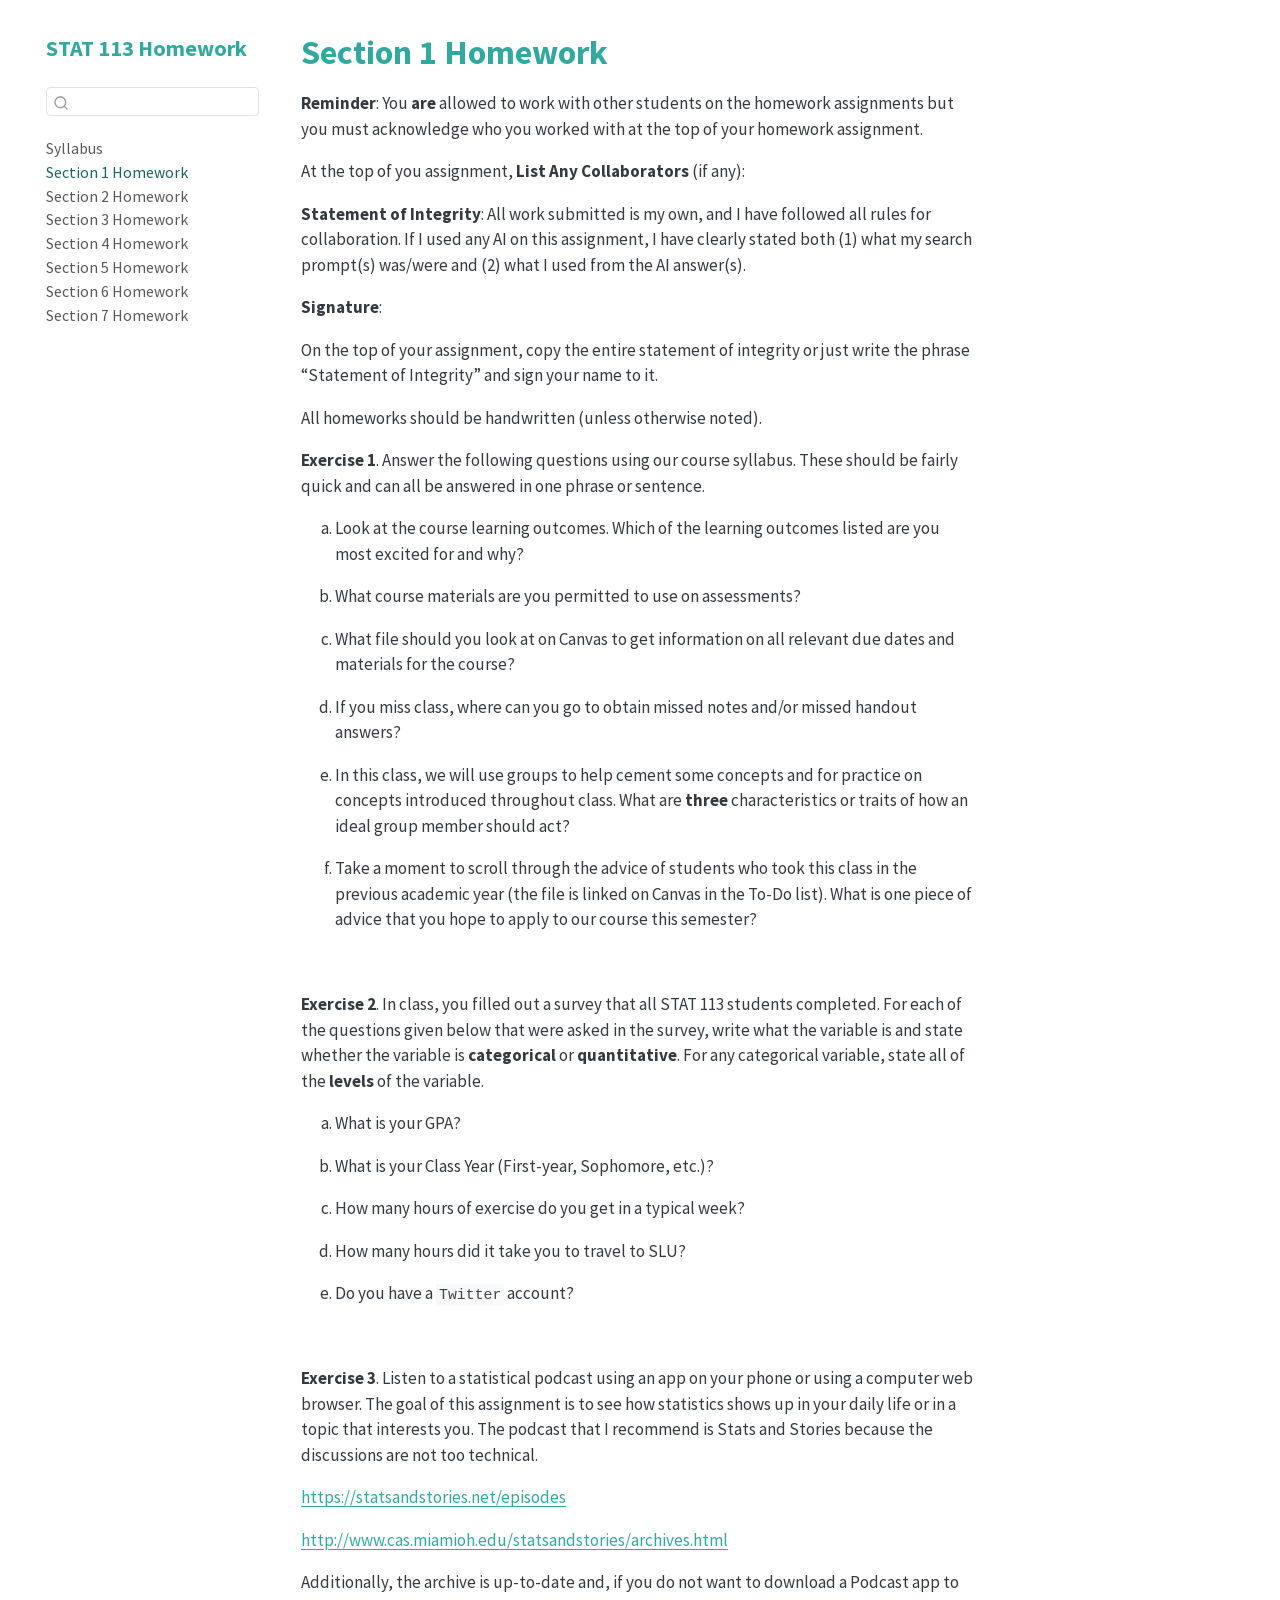
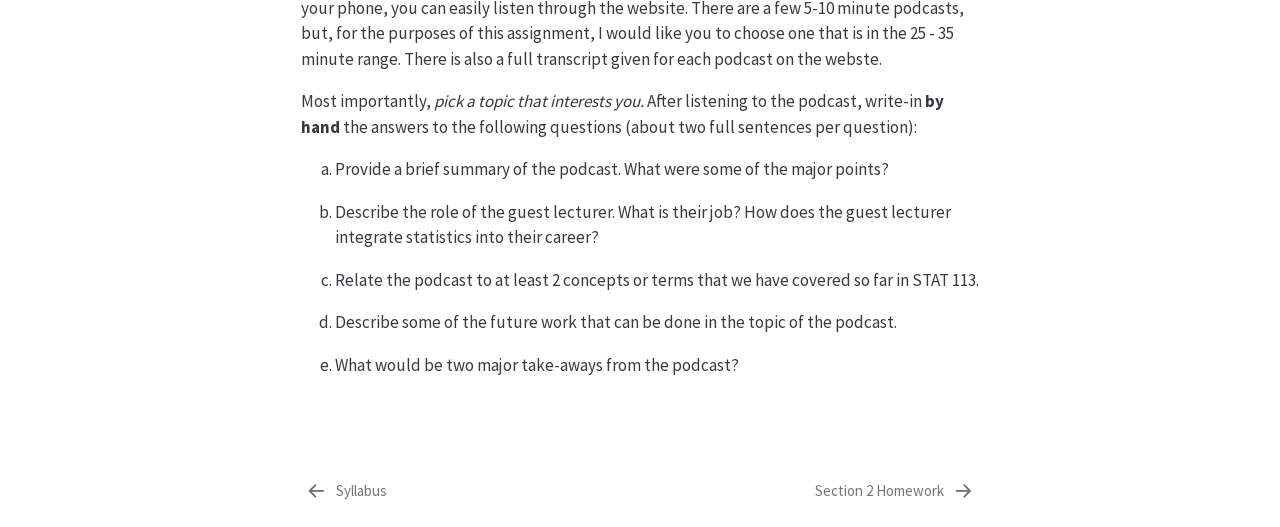
==== docs/01-homework.html @ d7f73803 "initial commit." ====
<!DOCTYPE html>
<html xmlns="http://www.w3.org/1999/xhtml" lang="en" xml:lang="en"><head>

<meta charset="utf-8">
<meta name="generator" content="quarto-1.4.555">

<meta name="viewport" content="width=device-width, initial-scale=1.0, user-scalable=yes">


<title>STAT 113 Homework - Section 1 Homework</title>
<style>
code{white-space: pre-wrap;}
span.smallcaps{font-variant: small-caps;}
div.columns{display: flex; gap: min(4vw, 1.5em);}
div.column{flex: auto; overflow-x: auto;}
div.hanging-indent{margin-left: 1.5em; text-indent: -1.5em;}
ul.task-list{list-style: none;}
ul.task-list li input[type="checkbox"] {
width: 0.8em;
margin: 0 0.8em 0.2em -1em;  vertical-align: middle;
}
</style>


<script>const headroomChanged = new CustomEvent("quarto-hrChanged", {
  detail: {},
  bubbles: true,
  cancelable: false,
  composed: false,
});

window.document.addEventListener("DOMContentLoaded", function () {
  let init = false;

  // Manage the back to top button, if one is present.
  let lastScrollTop = window.pageYOffset || document.documentElement.scrollTop;
  const scrollDownBuffer = 5;
  const scrollUpBuffer = 35;
  const btn = document.getElementById("quarto-back-to-top");
  const hideBackToTop = () => {
    btn.style.display = "none";
  };
  const showBackToTop = () => {
    btn.style.display = "inline-block";
  };
  if (btn) {
    window.document.addEventListener(
      "scroll",
      function () {
        const currentScrollTop =
          window.pageYOffset || document.documentElement.scrollTop;

        // Shows and hides the button 'intelligently' as the user scrolls
        if (currentScrollTop - scrollDownBuffer > lastScrollTop) {
          hideBackToTop();
          lastScrollTop = currentScrollTop <= 0 ? 0 : currentScrollTop;
        } else if (currentScrollTop < lastScrollTop - scrollUpBuffer) {
          showBackToTop();
          lastScrollTop = currentScrollTop <= 0 ? 0 : currentScrollTop;
        }

        // Show the button at the bottom, hides it at the top
        if (currentScrollTop <= 0) {
          hideBackToTop();
        } else if (
          window.innerHeight + currentScrollTop >=
          document.body.offsetHeight
        ) {
          showBackToTop();
        }
      },
      false
    );
  }

  function throttle(func, wait) {
    var timeout;
    return function () {
      const context = this;
      const args = arguments;
      const later = function () {
        clearTimeout(timeout);
        timeout = null;
        func.apply(context, args);
      };

      if (!timeout) {
        timeout = setTimeout(later, wait);
      }
    };
  }

  function headerOffset() {
    // Set an offset if there is are fixed top navbar
    const headerEl = window.document.querySelector("header.fixed-top");
    if (headerEl) {
      return headerEl.clientHeight;
    } else {
      return 0;
    }
  }

  function footerOffset() {
    const footerEl = window.document.querySelector("footer.footer");
    if (footerEl) {
      return footerEl.clientHeight;
    } else {
      return 0;
    }
  }

  function dashboardOffset() {
    const dashboardNavEl = window.document.getElementById(
      "quarto-dashboard-header"
    );
    if (dashboardNavEl !== null) {
      return dashboardNavEl.clientHeight;
    } else {
      return 0;
    }
  }

  function updateDocumentOffsetWithoutAnimation() {
    updateDocumentOffset(false);
  }

  function updateDocumentOffset(animated) {
    // set body offset
    const topOffset = headerOffset();
    const bodyOffset = topOffset + footerOffset() + dashboardOffset();
    const bodyEl = window.document.body;
    bodyEl.setAttribute("data-bs-offset", topOffset);
    bodyEl.style.paddingTop = topOffset + "px";

    // deal with sidebar offsets
    const sidebars = window.document.querySelectorAll(
      ".sidebar, .headroom-target"
    );
    sidebars.forEach((sidebar) => {
      if (!animated) {
        sidebar.classList.add("notransition");
        // Remove the no transition class after the animation has time to complete
        setTimeout(function () {
          sidebar.classList.remove("notransition");
        }, 201);
      }

      if (window.Headroom && sidebar.classList.contains("sidebar-unpinned")) {
        sidebar.style.top = "0";
        sidebar.style.maxHeight = "100vh";
      } else {
        sidebar.style.top = topOffset + "px";
        sidebar.style.maxHeight = "calc(100vh - " + topOffset + "px)";
      }
    });

    // allow space for footer
    const mainContainer = window.document.querySelector(".quarto-container");
    if (mainContainer) {
      mainContainer.style.minHeight = "calc(100vh - " + bodyOffset + "px)";
    }

    // link offset
    let linkStyle = window.document.querySelector("#quarto-target-style");
    if (!linkStyle) {
      linkStyle = window.document.createElement("style");
      linkStyle.setAttribute("id", "quarto-target-style");
      window.document.head.appendChild(linkStyle);
    }
    while (linkStyle.firstChild) {
      linkStyle.removeChild(linkStyle.firstChild);
    }
    if (topOffset > 0) {
      linkStyle.appendChild(
        window.document.createTextNode(`
      section:target::before {
        content: "";
        display: block;
        height: ${topOffset}px;
        margin: -${topOffset}px 0 0;
      }`)
      );
    }
    if (init) {
      window.dispatchEvent(headroomChanged);
    }
    init = true;
  }

  // initialize headroom
  var header = window.document.querySelector("#quarto-header");
  if (header && window.Headroom) {
    const headroom = new window.Headroom(header, {
      tolerance: 5,
      onPin: function () {
        const sidebars = window.document.querySelectorAll(
          ".sidebar, .headroom-target"
        );
        sidebars.forEach((sidebar) => {
          sidebar.classList.remove("sidebar-unpinned");
        });
        updateDocumentOffset();
      },
      onUnpin: function () {
        const sidebars = window.document.querySelectorAll(
          ".sidebar, .headroom-target"
        );
        sidebars.forEach((sidebar) => {
          sidebar.classList.add("sidebar-unpinned");
        });
        updateDocumentOffset();
      },
    });
    headroom.init();

    let frozen = false;
    window.quartoToggleHeadroom = function () {
      if (frozen) {
        headroom.unfreeze();
        frozen = false;
      } else {
        headroom.freeze();
        frozen = true;
      }
    };
  }

  window.addEventListener(
    "hashchange",
    function (e) {
      if (
        getComputedStyle(document.documentElement).scrollBehavior !== "smooth"
      ) {
        window.scrollTo(0, window.pageYOffset - headerOffset());
      }
    },
    false
  );

  // Observe size changed for the header
  const headerEl = window.document.querySelector("header.fixed-top");
  if (headerEl && window.ResizeObserver) {
    const observer = new window.ResizeObserver(() => {
      setTimeout(updateDocumentOffsetWithoutAnimation, 0);
    });
    observer.observe(headerEl, {
      attributes: true,
      childList: true,
      characterData: true,
    });
  } else {
    window.addEventListener(
      "resize",
      throttle(updateDocumentOffsetWithoutAnimation, 50)
    );
  }
  setTimeout(updateDocumentOffsetWithoutAnimation, 250);

  // fixup index.html links if we aren't on the filesystem
  if (window.location.protocol !== "file:") {
    const links = window.document.querySelectorAll("a");
    for (let i = 0; i < links.length; i++) {
      if (links[i].href) {
        links[i].dataset.originalHref = links[i].href;
        links[i].href = links[i].href.replace(/\/index\.html/, "/");
      }
    }

    // Fixup any sharing links that require urls
    // Append url to any sharing urls
    const sharingLinks = window.document.querySelectorAll(
      "a.sidebar-tools-main-item, a.quarto-navigation-tool, a.quarto-navbar-tools, a.quarto-navbar-tools-item"
    );
    for (let i = 0; i < sharingLinks.length; i++) {
      const sharingLink = sharingLinks[i];
      const href = sharingLink.getAttribute("href");
      if (href) {
        sharingLink.setAttribute(
          "href",
          href.replace("|url|", window.location.href)
        );
      }
    }

    // Scroll the active navigation item into view, if necessary
    const navSidebar = window.document.querySelector("nav#quarto-sidebar");
    if (navSidebar) {
      // Find the active item
      const activeItem = navSidebar.querySelector("li.sidebar-item a.active");
      if (activeItem) {
        // Wait for the scroll height and height to resolve by observing size changes on the
        // nav element that is scrollable
        const resizeObserver = new ResizeObserver((_entries) => {
          // The bottom of the element
          const elBottom = activeItem.offsetTop;
          const viewBottom = navSidebar.scrollTop + navSidebar.clientHeight;

          // The element height and scroll height are the same, then we are still loading
          if (viewBottom !== navSidebar.scrollHeight) {
            // Determine if the item isn't visible and scroll to it
            if (elBottom >= viewBottom) {
              navSidebar.scrollTop = elBottom;
            }

            // stop observing now since we've completed the scroll
            resizeObserver.unobserve(navSidebar);
          }
        });
        resizeObserver.observe(navSidebar);
      }
    }
  }
});
</script>
<script>/*!
 * headroom.js v0.12.0 - Give your page some headroom. Hide your header until you need it
 * Copyright (c) 2020 Nick Williams - http://wicky.nillia.ms/headroom.js
 * License: MIT
 */

!function(t,n){"object"==typeof exports&&"undefined"!=typeof module?module.exports=n():"function"==typeof define&&define.amd?define(n):(t=t||self).Headroom=n()}(this,function(){"use strict";function t(){return"undefined"!=typeof window}function d(t){return function(t){return t&&t.document&&function(t){return 9===t.nodeType}(t.document)}(t)?function(t){var n=t.document,o=n.body,s=n.documentElement;return{scrollHeight:function(){return Math.max(o.scrollHeight,s.scrollHeight,o.offsetHeight,s.offsetHeight,o.clientHeight,s.clientHeight)},height:function(){return t.innerHeight||s.clientHeight||o.clientHeight},scrollY:function(){return void 0!==t.pageYOffset?t.pageYOffset:(s||o.parentNode||o).scrollTop}}}(t):function(t){return{scrollHeight:function(){return Math.max(t.scrollHeight,t.offsetHeight,t.clientHeight)},height:function(){return Math.max(t.offsetHeight,t.clientHeight)},scrollY:function(){return t.scrollTop}}}(t)}function n(t,s,e){var n,o=function(){var n=!1;try{var t={get passive(){n=!0}};window.addEventListener("test",t,t),window.removeEventListener("test",t,t)}catch(t){n=!1}return n}(),i=!1,r=d(t),l=r.scrollY(),a={};function c(){var t=Math.round(r.scrollY()),n=r.height(),o=r.scrollHeight();a.scrollY=t,a.lastScrollY=l,a.direction=l<t?"down":"up",a.distance=Math.abs(t-l),a.isOutOfBounds=t<0||o<t+n,a.top=t<=s.offset[a.direction],a.bottom=o<=t+n,a.toleranceExceeded=a.distance>s.tolerance[a.direction],e(a),l=t,i=!1}function h(){i||(i=!0,n=requestAnimationFrame(c))}var u=!!o&&{passive:!0,capture:!1};return t.addEventListener("scroll",h,u),c(),{destroy:function(){cancelAnimationFrame(n),t.removeEventListener("scroll",h,u)}}}function o(t){return t===Object(t)?t:{down:t,up:t}}function s(t,n){n=n||{},Object.assign(this,s.options,n),this.classes=Object.assign({},s.options.classes,n.classes),this.elem=t,this.tolerance=o(this.tolerance),this.offset=o(this.offset),this.initialised=!1,this.frozen=!1}return s.prototype={constructor:s,init:function(){return s.cutsTheMustard&&!this.initialised&&(this.addClass("initial"),this.initialised=!0,setTimeout(function(t){t.scrollTracker=n(t.scroller,{offset:t.offset,tolerance:t.tolerance},t.update.bind(t))},100,this)),this},destroy:function(){this.initialised=!1,Object.keys(this.classes).forEach(this.removeClass,this),this.scrollTracker.destroy()},unpin:function(){!this.hasClass("pinned")&&this.hasClass("unpinned")||(this.addClass("unpinned"),this.removeClass("pinned"),this.onUnpin&&this.onUnpin.call(this))},pin:function(){this.hasClass("unpinned")&&(this.addClass("pinned"),this.removeClass("unpinned"),this.onPin&&this.onPin.call(this))},freeze:function(){this.frozen=!0,this.addClass("frozen")},unfreeze:function(){this.frozen=!1,this.removeClass("frozen")},top:function(){this.hasClass("top")||(this.addClass("top"),this.removeClass("notTop"),this.onTop&&this.onTop.call(this))},notTop:function(){this.hasClass("notTop")||(this.addClass("notTop"),this.removeClass("top"),this.onNotTop&&this.onNotTop.call(this))},bottom:function(){this.hasClass("bottom")||(this.addClass("bottom"),this.removeClass("notBottom"),this.onBottom&&this.onBottom.call(this))},notBottom:function(){this.hasClass("notBottom")||(this.addClass("notBottom"),this.removeClass("bottom"),this.onNotBottom&&this.onNotBottom.call(this))},shouldUnpin:function(t){return"down"===t.direction&&!t.top&&t.toleranceExceeded},shouldPin:function(t){return"up"===t.direction&&t.toleranceExceeded||t.top},addClass:function(t){this.elem.classList.add.apply(this.elem.classList,this.classes[t].split(" "))},removeClass:function(t){this.elem.classList.remove.apply(this.elem.classList,this.classes[t].split(" "))},hasClass:function(t){return this.classes[t].split(" ").every(function(t){return this.classList.contains(t)},this.elem)},update:function(t){t.isOutOfBounds||!0!==this.frozen&&(t.top?this.top():this.notTop(),t.bottom?this.bottom():this.notBottom(),this.shouldUnpin(t)?this.unpin():this.shouldPin(t)&&this.pin())}},s.options={tolerance:{up:0,down:0},offset:0,scroller:t()?window:null,classes:{frozen:"headroom--frozen",pinned:"headroom--pinned",unpinned:"headroom--unpinned",top:"headroom--top",notTop:"headroom--not-top",bottom:"headroom--bottom",notBottom:"headroom--not-bottom",initial:"headroom"}},s.cutsTheMustard=!!(t()&&function(){}.bind&&"classList"in document.documentElement&&Object.assign&&Object.keys&&requestAnimationFrame),s});
</script>
<script>/*!
 * clipboard.js v2.0.11
 * https://clipboardjs.com/
 *
 * Licensed MIT © Zeno Rocha
 */
!function(t,e){"object"==typeof exports&&"object"==typeof module?module.exports=e():"function"==typeof define&&define.amd?define([],e):"object"==typeof exports?exports.ClipboardJS=e():t.ClipboardJS=e()}(this,function(){return n={686:function(t,e,n){"use strict";n.d(e,{default:function(){return b}});var e=n(279),i=n.n(e),e=n(370),u=n.n(e),e=n(817),r=n.n(e);function c(t){try{return document.execCommand(t)}catch(t){return}}var a=function(t){t=r()(t);return c("cut"),t};function o(t,e){var n,o,t=(n=t,o="rtl"===document.documentElement.getAttribute("dir"),(t=document.createElement("textarea")).style.fontSize="12pt",t.style.border="0",t.style.padding="0",t.style.margin="0",t.style.position="absolute",t.style[o?"right":"left"]="-9999px",o=window.pageYOffset||document.documentElement.scrollTop,t.style.top="".concat(o,"px"),t.setAttribute("readonly",""),t.value=n,t);return e.container.appendChild(t),e=r()(t),c("copy"),t.remove(),e}var f=function(t){var e=1<arguments.length&&void 0!==arguments[1]?arguments[1]:{container:document.body},n="";return"string"==typeof t?n=o(t,e):t instanceof HTMLInputElement&&!["text","search","url","tel","password"].includes(null==t?void 0:t.type)?n=o(t.value,e):(n=r()(t),c("copy")),n};function l(t){return(l="function"==typeof Symbol&&"symbol"==typeof Symbol.iterator?function(t){return typeof t}:function(t){return t&&"function"==typeof Symbol&&t.constructor===Symbol&&t!==Symbol.prototype?"symbol":typeof t})(t)}var s=function(){var t=0<arguments.length&&void 0!==arguments[0]?arguments[0]:{},e=t.action,n=void 0===e?"copy":e,o=t.container,e=t.target,t=t.text;if("copy"!==n&&"cut"!==n)throw new Error('Invalid "action" value, use either "copy" or "cut"');if(void 0!==e){if(!e||"object"!==l(e)||1!==e.nodeType)throw new Error('Invalid "target" value, use a valid Element');if("copy"===n&&e.hasAttribute("disabled"))throw new Error('Invalid "target" attribute. Please use "readonly" instead of "disabled" attribute');if("cut"===n&&(e.hasAttribute("readonly")||e.hasAttribute("disabled")))throw new Error('Invalid "target" attribute. You can\'t cut text from elements with "readonly" or "disabled" attributes')}return t?f(t,{container:o}):e?"cut"===n?a(e):f(e,{container:o}):void 0};function p(t){return(p="function"==typeof Symbol&&"symbol"==typeof Symbol.iterator?function(t){return typeof t}:function(t){return t&&"function"==typeof Symbol&&t.constructor===Symbol&&t!==Symbol.prototype?"symbol":typeof t})(t)}function d(t,e){for(var n=0;n<e.length;n++){var o=e[n];o.enumerable=o.enumerable||!1,o.configurable=!0,"value"in o&&(o.writable=!0),Object.defineProperty(t,o.key,o)}}function y(t,e){return(y=Object.setPrototypeOf||function(t,e){return t.__proto__=e,t})(t,e)}function h(n){var o=function(){if("undefined"==typeof Reflect||!Reflect.construct)return!1;if(Reflect.construct.sham)return!1;if("function"==typeof Proxy)return!0;try{return Date.prototype.toString.call(Reflect.construct(Date,[],function(){})),!0}catch(t){return!1}}();return function(){var t,e=v(n);return t=o?(t=v(this).constructor,Reflect.construct(e,arguments,t)):e.apply(this,arguments),e=this,!(t=t)||"object"!==p(t)&&"function"!=typeof t?function(t){if(void 0!==t)return t;throw new ReferenceError("this hasn't been initialised - super() hasn't been called")}(e):t}}function v(t){return(v=Object.setPrototypeOf?Object.getPrototypeOf:function(t){return t.__proto__||Object.getPrototypeOf(t)})(t)}function m(t,e){t="data-clipboard-".concat(t);if(e.hasAttribute(t))return e.getAttribute(t)}var b=function(){!function(t,e){if("function"!=typeof e&&null!==e)throw new TypeError("Super expression must either be null or a function");t.prototype=Object.create(e&&e.prototype,{constructor:{value:t,writable:!0,configurable:!0}}),e&&y(t,e)}(r,i());var t,e,n,o=h(r);function r(t,e){var n;return function(t){if(!(t instanceof r))throw new TypeError("Cannot call a class as a function")}(this),(n=o.call(this)).resolveOptions(e),n.listenClick(t),n}return t=r,n=[{key:"copy",value:function(t){var e=1<arguments.length&&void 0!==arguments[1]?arguments[1]:{container:document.body};return f(t,e)}},{key:"cut",value:function(t){return a(t)}},{key:"isSupported",value:function(){var t=0<arguments.length&&void 0!==arguments[0]?arguments[0]:["copy","cut"],t="string"==typeof t?[t]:t,e=!!document.queryCommandSupported;return t.forEach(function(t){e=e&&!!document.queryCommandSupported(t)}),e}}],(e=[{key:"resolveOptions",value:function(){var t=0<arguments.length&&void 0!==arguments[0]?arguments[0]:{};this.action="function"==typeof t.action?t.action:this.defaultAction,this.target="function"==typeof t.target?t.target:this.defaultTarget,this.text="function"==typeof t.text?t.text:this.defaultText,this.container="object"===p(t.container)?t.container:document.body}},{key:"listenClick",value:function(t){var e=this;this.listener=u()(t,"click",function(t){return e.onClick(t)})}},{key:"onClick",value:function(t){var e=t.delegateTarget||t.currentTarget,n=this.action(e)||"copy",t=s({action:n,container:this.container,target:this.target(e),text:this.text(e)});this.emit(t?"success":"error",{action:n,text:t,trigger:e,clearSelection:function(){e&&e.focus(),window.getSelection().removeAllRanges()}})}},{key:"defaultAction",value:function(t){return m("action",t)}},{key:"defaultTarget",value:function(t){t=m("target",t);if(t)return document.querySelector(t)}},{key:"defaultText",value:function(t){return m("text",t)}},{key:"destroy",value:function(){this.listener.destroy()}}])&&d(t.prototype,e),n&&d(t,n),r}()},828:function(t){var e;"undefined"==typeof Element||Element.prototype.matches||((e=Element.prototype).matches=e.matchesSelector||e.mozMatchesSelector||e.msMatchesSelector||e.oMatchesSelector||e.webkitMatchesSelector),t.exports=function(t,e){for(;t&&9!==t.nodeType;){if("function"==typeof t.matches&&t.matches(e))return t;t=t.parentNode}}},438:function(t,e,n){var u=n(828);function i(t,e,n,o,r){var i=function(e,n,t,o){return function(t){t.delegateTarget=u(t.target,n),t.delegateTarget&&o.call(e,t)}}.apply(this,arguments);return t.addEventListener(n,i,r),{destroy:function(){t.removeEventListener(n,i,r)}}}t.exports=function(t,e,n,o,r){return"function"==typeof t.addEventListener?i.apply(null,arguments):"function"==typeof n?i.bind(null,document).apply(null,arguments):("string"==typeof t&&(t=document.querySelectorAll(t)),Array.prototype.map.call(t,function(t){return i(t,e,n,o,r)}))}},879:function(t,n){n.node=function(t){return void 0!==t&&t instanceof HTMLElement&&1===t.nodeType},n.nodeList=function(t){var e=Object.prototype.toString.call(t);return void 0!==t&&("[object NodeList]"===e||"[object HTMLCollection]"===e)&&"length"in t&&(0===t.length||n.node(t[0]))},n.string=function(t){return"string"==typeof t||t instanceof String},n.fn=function(t){return"[object Function]"===Object.prototype.toString.call(t)}},370:function(t,e,n){var f=n(879),l=n(438);t.exports=function(t,e,n){if(!t&&!e&&!n)throw new Error("Missing required arguments");if(!f.string(e))throw new TypeError("Second argument must be a String");if(!f.fn(n))throw new TypeError("Third argument must be a Function");if(f.node(t))return c=e,a=n,(u=t).addEventListener(c,a),{destroy:function(){u.removeEventListener(c,a)}};if(f.nodeList(t))return o=t,r=e,i=n,Array.prototype.forEach.call(o,function(t){t.addEventListener(r,i)}),{destroy:function(){Array.prototype.forEach.call(o,function(t){t.removeEventListener(r,i)})}};if(f.string(t))return t=t,e=e,n=n,l(document.body,t,e,n);throw new TypeError("First argument must be a String, HTMLElement, HTMLCollection, or NodeList");var o,r,i,u,c,a}},817:function(t){t.exports=function(t){var e,n="SELECT"===t.nodeName?(t.focus(),t.value):"INPUT"===t.nodeName||"TEXTAREA"===t.nodeName?((e=t.hasAttribute("readonly"))||t.setAttribute("readonly",""),t.select(),t.setSelectionRange(0,t.value.length),e||t.removeAttribute("readonly"),t.value):(t.hasAttribute("contenteditable")&&t.focus(),n=window.getSelection(),(e=document.createRange()).selectNodeContents(t),n.removeAllRanges(),n.addRange(e),n.toString());return n}},279:function(t){function e(){}e.prototype={on:function(t,e,n){var o=this.e||(this.e={});return(o[t]||(o[t]=[])).push({fn:e,ctx:n}),this},once:function(t,e,n){var o=this;function r(){o.off(t,r),e.apply(n,arguments)}return r._=e,this.on(t,r,n)},emit:function(t){for(var e=[].slice.call(arguments,1),n=((this.e||(this.e={}))[t]||[]).slice(),o=0,r=n.length;o<r;o++)n[o].fn.apply(n[o].ctx,e);return this},off:function(t,e){var n=this.e||(this.e={}),o=n[t],r=[];if(o&&e)for(var i=0,u=o.length;i<u;i++)o[i].fn!==e&&o[i].fn._!==e&&r.push(o[i]);return r.length?n[t]=r:delete n[t],this}},t.exports=e,t.exports.TinyEmitter=e}},r={},o.n=function(t){var e=t&&t.__esModule?function(){return t.default}:function(){return t};return o.d(e,{a:e}),e},o.d=function(t,e){for(var n in e)o.o(e,n)&&!o.o(t,n)&&Object.defineProperty(t,n,{enumerable:!0,get:e[n]})},o.o=function(t,e){return Object.prototype.hasOwnProperty.call(t,e)},o(686).default;function o(t){if(r[t])return r[t].exports;var e=r[t]={exports:{}};return n[t](e,e.exports,o),e.exports}var n,r});</script>
<script>/*! @algolia/autocomplete-js 1.11.1 | MIT License | © Algolia, Inc. and contributors | https://github.com/algolia/autocomplete */
!function(e,t){"object"==typeof exports&&"undefined"!=typeof module?t(exports):"function"==typeof define&&define.amd?define(["exports"],t):t((e="undefined"!=typeof globalThis?globalThis:e||self)["@algolia/autocomplete-js"]={})}(this,(function(e){"use strict";function t(e,t){var n=Object.keys(e);if(Object.getOwnPropertySymbols){var r=Object.getOwnPropertySymbols(e);t&&(r=r.filter((function(t){return Object.getOwnPropertyDescriptor(e,t).enumerable}))),n.push.apply(n,r)}return n}function n(e){for(var n=1;n<arguments.length;n++){var r=null!=arguments[n]?arguments[n]:{};n%2?t(Object(r),!0).forEach((function(t){o(e,t,r[t])})):Object.getOwnPropertyDescriptors?Object.defineProperties(e,Object.getOwnPropertyDescriptors(r)):t(Object(r)).forEach((function(t){Object.defineProperty(e,t,Object.getOwnPropertyDescriptor(r,t))}))}return e}function r(e){return r="function"==typeof Symbol&&"symbol"==typeof Symbol.iterator?function(e){return typeof e}:function(e){return e&&"function"==typeof Symbol&&e.constructor===Symbol&&e!==Symbol.prototype?"symbol":typeof e},r(e)}function o(e,t,n){return(t=function(e){var t=function(e,t){if("object"!=typeof e||null===e)return e;var n=e[Symbol.toPrimitive];if(void 0!==n){var r=n.call(e,t||"default");if("object"!=typeof r)return r;throw new TypeError("@@toPrimitive must return a primitive value.")}return("string"===t?String:Number)(e)}(e,"string");return"symbol"==typeof t?t:String(t)}(t))in e?Object.defineProperty(e,t,{value:n,enumerable:!0,configurable:!0,writable:!0}):e[t]=n,e}function i(){return i=Object.assign?Object.assign.bind():function(e){for(var t=1;t<arguments.length;t++){var n=arguments[t];for(var r in n)Object.prototype.hasOwnProperty.call(n,r)&&(e[r]=n[r])}return e},i.apply(this,arguments)}function u(e,t){if(null==e)return{};var n,r,o=function(e,t){if(null==e)return{};var n,r,o={},i=Object.keys(e);for(r=0;r<i.length;r++)n=i[r],t.indexOf(n)>=0||(o[n]=e[n]);return o}(e,t);if(Object.getOwnPropertySymbols){var i=Object.getOwnPropertySymbols(e);for(r=0;r<i.length;r++)n=i[r],t.indexOf(n)>=0||Object.prototype.propertyIsEnumerable.call(e,n)&&(o[n]=e[n])}return o}function a(e,t){return function(e){if(Array.isArray(e))return e}(e)||function(e,t){var n=null==e?null:"undefined"!=typeof Symbol&&e[Symbol.iterator]||e["@@iterator"];if(null!=n){var r,o,i,u,a=[],l=!0,c=!1;try{if(i=(n=n.call(e)).next,0===t){if(Object(n)!==n)return;l=!1}else for(;!(l=(r=i.call(n)).done)&&(a.push(r.value),a.length!==t);l=!0);}catch(e){c=!0,o=e}finally{try{if(!l&&null!=n.return&&(u=n.return(),Object(u)!==u))return}finally{if(c)throw o}}return a}}(e,t)||c(e,t)||function(){throw new TypeError("Invalid attempt to destructure non-iterable instance.\nIn order to be iterable, non-array objects must have a [Symbol.iterator]() method.")}()}function l(e){return function(e){if(Array.isArray(e))return s(e)}(e)||function(e){if("undefined"!=typeof Symbol&&null!=e[Symbol.iterator]||null!=e["@@iterator"])return Array.from(e)}(e)||c(e)||function(){throw new TypeError("Invalid attempt to spread non-iterable instance.\nIn order to be iterable, non-array objects must have a [Symbol.iterator]() method.")}()}function c(e,t){if(e){if("string"==typeof e)return s(e,t);var n=Object.prototype.toString.call(e).slice(8,-1);return"Object"===n&&e.constructor&&(n=e.constructor.name),"Map"===n||"Set"===n?Array.from(e):"Arguments"===n||/^(?:Ui|I)nt(?:8|16|32)(?:Clamped)?Array$/.test(n)?s(e,t):void 0}}function s(e,t){(null==t||t>e.length)&&(t=e.length);for(var n=0,r=new Array(t);n<t;n++)r[n]=e[n];return r}function f(e){return{current:e}}function p(e,t){var n=void 0;return function(){for(var r=arguments.length,o=new Array(r),i=0;i<r;i++)o[i]=arguments[i];n&&clearTimeout(n),n=setTimeout((function(){return e.apply(void 0,o)}),t)}}function m(e){return e.reduce((function(e,t){return e.concat(t)}),[])}var v=0;function d(){return"autocomplete-".concat(v++)}function y(e,t){return t.reduce((function(e,t){return e&&e[t]}),e)}function b(e){return 0===e.collections.length?0:e.collections.reduce((function(e,t){return e+t.items.length}),0)}function g(e){return e!==Object(e)}function h(e,t){if(e===t)return!0;if(g(e)||g(t)||"function"==typeof e||"function"==typeof t)return e===t;if(Object.keys(e).length!==Object.keys(t).length)return!1;for(var n=0,r=Object.keys(e);n<r.length;n++){var o=r[n];if(!(o in t))return!1;if(!h(e[o],t[o]))return!1}return!0}var O=function(){};var _="1.11.1",S=[{segment:"autocomplete-core",version:_}];function j(e){var t=e.item,n=e.items,r=void 0===n?[]:n;return{index:t.__autocomplete_indexName,items:[t],positions:[1+r.findIndex((function(e){return e.objectID===t.objectID}))],queryID:t.__autocomplete_queryID,algoliaSource:["autocomplete"]}}function P(e,t){return function(e){if(Array.isArray(e))return e}(e)||function(e,t){var n=null==e?null:"undefined"!=typeof Symbol&&e[Symbol.iterator]||e["@@iterator"];if(null!=n){var r,o,i,u,a=[],l=!0,c=!1;try{if(i=(n=n.call(e)).next,0===t){if(Object(n)!==n)return;l=!1}else for(;!(l=(r=i.call(n)).done)&&(a.push(r.value),a.length!==t);l=!0);}catch(e){c=!0,o=e}finally{try{if(!l&&null!=n.return&&(u=n.return(),Object(u)!==u))return}finally{if(c)throw o}}return a}}(e,t)||function(e,t){if(!e)return;if("string"==typeof e)return w(e,t);var n=Object.prototype.toString.call(e).slice(8,-1);"Object"===n&&e.constructor&&(n=e.constructor.name);if("Map"===n||"Set"===n)return Array.from(e);if("Arguments"===n||/^(?:Ui|I)nt(?:8|16|32)(?:Clamped)?Array$/.test(n))return w(e,t)}(e,t)||function(){throw new TypeError("Invalid attempt to destructure non-iterable instance.\nIn order to be iterable, non-array objects must have a [Symbol.iterator]() method.")}()}function w(e,t){(null==t||t>e.length)&&(t=e.length);for(var n=0,r=new Array(t);n<t;n++)r[n]=e[n];return r}var I=["items"],A=["items"];function E(e){return E="function"==typeof Symbol&&"symbol"==typeof Symbol.iterator?function(e){return typeof e}:function(e){return e&&"function"==typeof Symbol&&e.constructor===Symbol&&e!==Symbol.prototype?"symbol":typeof e},E(e)}function D(e){return function(e){if(Array.isArray(e))return C(e)}(e)||function(e){if("undefined"!=typeof Symbol&&null!=e[Symbol.iterator]||null!=e["@@iterator"])return Array.from(e)}(e)||function(e,t){if(!e)return;if("string"==typeof e)return C(e,t);var n=Object.prototype.toString.call(e).slice(8,-1);"Object"===n&&e.constructor&&(n=e.constructor.name);if("Map"===n||"Set"===n)return Array.from(e);if("Arguments"===n||/^(?:Ui|I)nt(?:8|16|32)(?:Clamped)?Array$/.test(n))return C(e,t)}(e)||function(){throw new TypeError("Invalid attempt to spread non-iterable instance.\nIn order to be iterable, non-array objects must have a [Symbol.iterator]() method.")}()}function C(e,t){(null==t||t>e.length)&&(t=e.length);for(var n=0,r=new Array(t);n<t;n++)r[n]=e[n];return r}function k(e,t){if(null==e)return{};var n,r,o=function(e,t){if(null==e)return{};var n,r,o={},i=Object.keys(e);for(r=0;r<i.length;r++)n=i[r],t.indexOf(n)>=0||(o[n]=e[n]);return o}(e,t);if(Object.getOwnPropertySymbols){var i=Object.getOwnPropertySymbols(e);for(r=0;r<i.length;r++)n=i[r],t.indexOf(n)>=0||Object.prototype.propertyIsEnumerable.call(e,n)&&(o[n]=e[n])}return o}function x(e,t){var n=Object.keys(e);if(Object.getOwnPropertySymbols){var r=Object.getOwnPropertySymbols(e);t&&(r=r.filter((function(t){return Object.getOwnPropertyDescriptor(e,t).enumerable}))),n.push.apply(n,r)}return n}function N(e){for(var t=1;t<arguments.length;t++){var n=null!=arguments[t]?arguments[t]:{};t%2?x(Object(n),!0).forEach((function(t){T(e,t,n[t])})):Object.getOwnPropertyDescriptors?Object.defineProperties(e,Object.getOwnPropertyDescriptors(n)):x(Object(n)).forEach((function(t){Object.defineProperty(e,t,Object.getOwnPropertyDescriptor(n,t))}))}return e}function T(e,t,n){return(t=function(e){var t=function(e,t){if("object"!==E(e)||null===e)return e;var n=e[Symbol.toPrimitive];if(void 0!==n){var r=n.call(e,t||"default");if("object"!==E(r))return r;throw new TypeError("@@toPrimitive must return a primitive value.")}return("string"===t?String:Number)(e)}(e,"string");return"symbol"===E(t)?t:String(t)}(t))in e?Object.defineProperty(e,t,{value:n,enumerable:!0,configurable:!0,writable:!0}):e[t]=n,e}function q(e){for(var t=arguments.length>1&&void 0!==arguments[1]?arguments[1]:20,n=[],r=0;r<e.objectIDs.length;r+=t)n.push(N(N({},e),{},{objectIDs:e.objectIDs.slice(r,r+t)}));return n}function B(e){return e.map((function(e){var t=e.items,n=k(e,I);return N(N({},n),{},{objectIDs:(null==t?void 0:t.map((function(e){return e.objectID})))||n.objectIDs})}))}function R(e){var t,n,r,o=(t=P((e.version||"").split(".").map(Number),2),n=t[0],r=t[1],n>=3||2===n&&r>=4||1===n&&r>=10);function i(t,n,r){if(o&&void 0!==r){var i=r[0].__autocomplete_algoliaCredentials,u={"X-Algolia-Application-Id":i.appId,"X-Algolia-API-Key":i.apiKey};e.apply(void 0,[t].concat(D(n),[{headers:u}]))}else e.apply(void 0,[t].concat(D(n)))}return{init:function(t,n){e("init",{appId:t,apiKey:n})},setUserToken:function(t){e("setUserToken",t)},clickedObjectIDsAfterSearch:function(){for(var e=arguments.length,t=new Array(e),n=0;n<e;n++)t[n]=arguments[n];t.length>0&&i("clickedObjectIDsAfterSearch",B(t),t[0].items)},clickedObjectIDs:function(){for(var e=arguments.length,t=new Array(e),n=0;n<e;n++)t[n]=arguments[n];t.length>0&&i("clickedObjectIDs",B(t),t[0].items)},clickedFilters:function(){for(var t=arguments.length,n=new Array(t),r=0;r<t;r++)n[r]=arguments[r];n.length>0&&e.apply(void 0,["clickedFilters"].concat(n))},convertedObjectIDsAfterSearch:function(){for(var e=arguments.length,t=new Array(e),n=0;n<e;n++)t[n]=arguments[n];t.length>0&&i("convertedObjectIDsAfterSearch",B(t),t[0].items)},convertedObjectIDs:function(){for(var e=arguments.length,t=new Array(e),n=0;n<e;n++)t[n]=arguments[n];t.length>0&&i("convertedObjectIDs",B(t),t[0].items)},convertedFilters:function(){for(var t=arguments.length,n=new Array(t),r=0;r<t;r++)n[r]=arguments[r];n.length>0&&e.apply(void 0,["convertedFilters"].concat(n))},viewedObjectIDs:function(){for(var e=arguments.length,t=new Array(e),n=0;n<e;n++)t[n]=arguments[n];t.length>0&&t.reduce((function(e,t){var n=t.items,r=k(t,A);return[].concat(D(e),D(q(N(N({},r),{},{objectIDs:(null==n?void 0:n.map((function(e){return e.objectID})))||r.objectIDs})).map((function(e){return{items:n,payload:e}}))))}),[]).forEach((function(e){var t=e.items;return i("viewedObjectIDs",[e.payload],t)}))},viewedFilters:function(){for(var t=arguments.length,n=new Array(t),r=0;r<t;r++)n[r]=arguments[r];n.length>0&&e.apply(void 0,["viewedFilters"].concat(n))}}}function F(e){var t=e.items.reduce((function(e,t){var n;return e[t.__autocomplete_indexName]=(null!==(n=e[t.__autocomplete_indexName])&&void 0!==n?n:[]).concat(t),e}),{});return Object.keys(t).map((function(e){return{index:e,items:t[e],algoliaSource:["autocomplete"]}}))}function L(e){return e.objectID&&e.__autocomplete_indexName&&e.__autocomplete_queryID}function U(e){return U="function"==typeof Symbol&&"symbol"==typeof Symbol.iterator?function(e){return typeof e}:function(e){return e&&"function"==typeof Symbol&&e.constructor===Symbol&&e!==Symbol.prototype?"symbol":typeof e},U(e)}function M(e){return function(e){if(Array.isArray(e))return H(e)}(e)||function(e){if("undefined"!=typeof Symbol&&null!=e[Symbol.iterator]||null!=e["@@iterator"])return Array.from(e)}(e)||function(e,t){if(!e)return;if("string"==typeof e)return H(e,t);var n=Object.prototype.toString.call(e).slice(8,-1);"Object"===n&&e.constructor&&(n=e.constructor.name);if("Map"===n||"Set"===n)return Array.from(e);if("Arguments"===n||/^(?:Ui|I)nt(?:8|16|32)(?:Clamped)?Array$/.test(n))return H(e,t)}(e)||function(){throw new TypeError("Invalid attempt to spread non-iterable instance.\nIn order to be iterable, non-array objects must have a [Symbol.iterator]() method.")}()}function H(e,t){(null==t||t>e.length)&&(t=e.length);for(var n=0,r=new Array(t);n<t;n++)r[n]=e[n];return r}function V(e,t){var n=Object.keys(e);if(Object.getOwnPropertySymbols){var r=Object.getOwnPropertySymbols(e);t&&(r=r.filter((function(t){return Object.getOwnPropertyDescriptor(e,t).enumerable}))),n.push.apply(n,r)}return n}function W(e){for(var t=1;t<arguments.length;t++){var n=null!=arguments[t]?arguments[t]:{};t%2?V(Object(n),!0).forEach((function(t){K(e,t,n[t])})):Object.getOwnPropertyDescriptors?Object.defineProperties(e,Object.getOwnPropertyDescriptors(n)):V(Object(n)).forEach((function(t){Object.defineProperty(e,t,Object.getOwnPropertyDescriptor(n,t))}))}return e}function K(e,t,n){return(t=function(e){var t=function(e,t){if("object"!==U(e)||null===e)return e;var n=e[Symbol.toPrimitive];if(void 0!==n){var r=n.call(e,t||"default");if("object"!==U(r))return r;throw new TypeError("@@toPrimitive must return a primitive value.")}return("string"===t?String:Number)(e)}(e,"string");return"symbol"===U(t)?t:String(t)}(t))in e?Object.defineProperty(e,t,{value:n,enumerable:!0,configurable:!0,writable:!0}):e[t]=n,e}var Q="2.6.0",$="https://cdn.jsdelivr.net/npm/search-insights@".concat(Q,"/dist/search-insights.min.js"),z=p((function(e){var t=e.onItemsChange,n=e.items,r=e.insights,o=e.state;t({insights:r,insightsEvents:F({items:n}).map((function(e){return W({eventName:"Items Viewed"},e)})),state:o})}),400);function G(e){var t=function(e){return W({onItemsChange:function(e){var t=e.insights,n=e.insightsEvents;t.viewedObjectIDs.apply(t,M(n.map((function(e){return W(W({},e),{},{algoliaSource:[].concat(M(e.algoliaSource||[]),["autocomplete-internal"])})}))))},onSelect:function(e){var t=e.insights,n=e.insightsEvents;t.clickedObjectIDsAfterSearch.apply(t,M(n.map((function(e){return W(W({},e),{},{algoliaSource:[].concat(M(e.algoliaSource||[]),["autocomplete-internal"])})}))))},onActive:O},e)}(e),n=t.insightsClient,r=t.onItemsChange,o=t.onSelect,i=t.onActive,u=n;n||function(e){if("undefined"!=typeof window)e({window:window})}((function(e){var t=e.window,n=t.AlgoliaAnalyticsObject||"aa";"string"==typeof n&&(u=t[n]),u||(t.AlgoliaAnalyticsObject=n,t[n]||(t[n]=function(){t[n].queue||(t[n].queue=[]);for(var e=arguments.length,r=new Array(e),o=0;o<e;o++)r[o]=arguments[o];t[n].queue.push(r)}),t[n].version=Q,u=t[n],function(e){var t="[Autocomplete]: Could not load search-insights.js. Please load it manually following https://alg.li/insights-autocomplete";try{var n=e.document.createElement("script");n.async=!0,n.src=$,n.onerror=function(){console.error(t)},document.body.appendChild(n)}catch(e){console.error(t)}}(t))}));var a=R(u),l=f([]),c=p((function(e){var t=e.state;if(t.isOpen){var n=t.collections.reduce((function(e,t){return[].concat(M(e),M(t.items))}),[]).filter(L);h(l.current.map((function(e){return e.objectID})),n.map((function(e){return e.objectID})))||(l.current=n,n.length>0&&z({onItemsChange:r,items:n,insights:a,state:t}))}}),0);return{name:"aa.algoliaInsightsPlugin",subscribe:function(e){var t=e.setContext,n=e.onSelect,r=e.onActive;function l(e){t({algoliaInsightsPlugin:{__algoliaSearchParameters:W({clickAnalytics:!0},e?{userToken:e}:{}),insights:a}})}u("addAlgoliaAgent","insights-plugin"),l(),u("onUserTokenChange",l),u("getUserToken",null,(function(e,t){l(t)})),n((function(e){var t=e.item,n=e.state,r=e.event,i=e.source;L(t)&&o({state:n,event:r,insights:a,item:t,insightsEvents:[W({eventName:"Item Selected"},j({item:t,items:i.getItems().filter(L)}))]})})),r((function(e){var t=e.item,n=e.source,r=e.state,o=e.event;L(t)&&i({state:r,event:o,insights:a,item:t,insightsEvents:[W({eventName:"Item Active"},j({item:t,items:n.getItems().filter(L)}))]})}))},onStateChange:function(e){var t=e.state;c({state:t})},__autocomplete_pluginOptions:e}}function J(e,t){var n=t;return{then:function(t,r){return J(e.then(Y(t,n,e),Y(r,n,e)),n)},catch:function(t){return J(e.catch(Y(t,n,e)),n)},finally:function(t){return t&&n.onCancelList.push(t),J(e.finally(Y(t&&function(){return n.onCancelList=[],t()},n,e)),n)},cancel:function(){n.isCanceled=!0;var e=n.onCancelList;n.onCancelList=[],e.forEach((function(e){e()}))},isCanceled:function(){return!0===n.isCanceled}}}function X(e){return J(e,{isCanceled:!1,onCancelList:[]})}function Y(e,t,n){return e?function(n){return t.isCanceled?n:e(n)}:n}function Z(e,t,n,r){if(!n)return null;if(e<0&&(null===t||null!==r&&0===t))return n+e;var o=(null===t?-1:t)+e;return o<=-1||o>=n?null===r?null:0:o}function ee(e,t){var n=Object.keys(e);if(Object.getOwnPropertySymbols){var r=Object.getOwnPropertySymbols(e);t&&(r=r.filter((function(t){return Object.getOwnPropertyDescriptor(e,t).enumerable}))),n.push.apply(n,r)}return n}function te(e){for(var t=1;t<arguments.length;t++){var n=null!=arguments[t]?arguments[t]:{};t%2?ee(Object(n),!0).forEach((function(t){ne(e,t,n[t])})):Object.getOwnPropertyDescriptors?Object.defineProperties(e,Object.getOwnPropertyDescriptors(n)):ee(Object(n)).forEach((function(t){Object.defineProperty(e,t,Object.getOwnPropertyDescriptor(n,t))}))}return e}function ne(e,t,n){return(t=function(e){var t=function(e,t){if("object"!==re(e)||null===e)return e;var n=e[Symbol.toPrimitive];if(void 0!==n){var r=n.call(e,t||"default");if("object"!==re(r))return r;throw new TypeError("@@toPrimitive must return a primitive value.")}return("string"===t?String:Number)(e)}(e,"string");return"symbol"===re(t)?t:String(t)}(t))in e?Object.defineProperty(e,t,{value:n,enumerable:!0,configurable:!0,writable:!0}):e[t]=n,e}function re(e){return re="function"==typeof Symbol&&"symbol"==typeof Symbol.iterator?function(e){return typeof e}:function(e){return e&&"function"==typeof Symbol&&e.constructor===Symbol&&e!==Symbol.prototype?"symbol":typeof e},re(e)}function oe(e){var t=function(e){var t=e.collections.map((function(e){return e.items.length})).reduce((function(e,t,n){var r=(e[n-1]||0)+t;return e.push(r),e}),[]).reduce((function(t,n){return n<=e.activeItemId?t+1:t}),0);return e.collections[t]}(e);if(!t)return null;var n=t.items[function(e){for(var t=e.state,n=e.collection,r=!1,o=0,i=0;!1===r;){var u=t.collections[o];if(u===n){r=!0;break}i+=u.items.length,o++}return t.activeItemId-i}({state:e,collection:t})],r=t.source;return{item:n,itemInputValue:r.getItemInputValue({item:n,state:e}),itemUrl:r.getItemUrl({item:n,state:e}),source:r}}function ie(e,t,n){return[e,null==n?void 0:n.sourceId,t].filter(Boolean).join("-").replace(/\s/g,"")}var ue=/((gt|sm)-|galaxy nexus)|samsung[- ]|samsungbrowser/i;function ae(e){return ae="function"==typeof Symbol&&"symbol"==typeof Symbol.iterator?function(e){return typeof e}:function(e){return e&&"function"==typeof Symbol&&e.constructor===Symbol&&e!==Symbol.prototype?"symbol":typeof e},ae(e)}function le(e,t){var n=Object.keys(e);if(Object.getOwnPropertySymbols){var r=Object.getOwnPropertySymbols(e);t&&(r=r.filter((function(t){return Object.getOwnPropertyDescriptor(e,t).enumerable}))),n.push.apply(n,r)}return n}function ce(e,t,n){return(t=function(e){var t=function(e,t){if("object"!==ae(e)||null===e)return e;var n=e[Symbol.toPrimitive];if(void 0!==n){var r=n.call(e,t||"default");if("object"!==ae(r))return r;throw new TypeError("@@toPrimitive must return a primitive value.")}return("string"===t?String:Number)(e)}(e,"string");return"symbol"===ae(t)?t:String(t)}(t))in e?Object.defineProperty(e,t,{value:n,enumerable:!0,configurable:!0,writable:!0}):e[t]=n,e}function se(e,t,n){var r,o=t.initialState;return{getState:function(){return o},dispatch:function(r,i){var u=function(e){for(var t=1;t<arguments.length;t++){var n=null!=arguments[t]?arguments[t]:{};t%2?le(Object(n),!0).forEach((function(t){ce(e,t,n[t])})):Object.getOwnPropertyDescriptors?Object.defineProperties(e,Object.getOwnPropertyDescriptors(n)):le(Object(n)).forEach((function(t){Object.defineProperty(e,t,Object.getOwnPropertyDescriptor(n,t))}))}return e}({},o);o=e(o,{type:r,props:t,payload:i}),n({state:o,prevState:u})},pendingRequests:(r=[],{add:function(e){return r.push(e),e.finally((function(){r=r.filter((function(t){return t!==e}))}))},cancelAll:function(){r.forEach((function(e){return e.cancel()}))},isEmpty:function(){return 0===r.length}})}}function fe(e){return fe="function"==typeof Symbol&&"symbol"==typeof Symbol.iterator?function(e){return typeof e}:function(e){return e&&"function"==typeof Symbol&&e.constructor===Symbol&&e!==Symbol.prototype?"symbol":typeof e},fe(e)}function pe(e,t){var n=Object.keys(e);if(Object.getOwnPropertySymbols){var r=Object.getOwnPropertySymbols(e);t&&(r=r.filter((function(t){return Object.getOwnPropertyDescriptor(e,t).enumerable}))),n.push.apply(n,r)}return n}function me(e){for(var t=1;t<arguments.length;t++){var n=null!=arguments[t]?arguments[t]:{};t%2?pe(Object(n),!0).forEach((function(t){ve(e,t,n[t])})):Object.getOwnPropertyDescriptors?Object.defineProperties(e,Object.getOwnPropertyDescriptors(n)):pe(Object(n)).forEach((function(t){Object.defineProperty(e,t,Object.getOwnPropertyDescriptor(n,t))}))}return e}function ve(e,t,n){return(t=function(e){var t=function(e,t){if("object"!==fe(e)||null===e)return e;var n=e[Symbol.toPrimitive];if(void 0!==n){var r=n.call(e,t||"default");if("object"!==fe(r))return r;throw new TypeError("@@toPrimitive must return a primitive value.")}return("string"===t?String:Number)(e)}(e,"string");return"symbol"===fe(t)?t:String(t)}(t))in e?Object.defineProperty(e,t,{value:n,enumerable:!0,configurable:!0,writable:!0}):e[t]=n,e}function de(e){return de="function"==typeof Symbol&&"symbol"==typeof Symbol.iterator?function(e){return typeof e}:function(e){return e&&"function"==typeof Symbol&&e.constructor===Symbol&&e!==Symbol.prototype?"symbol":typeof e},de(e)}function ye(e){return function(e){if(Array.isArray(e))return be(e)}(e)||function(e){if("undefined"!=typeof Symbol&&null!=e[Symbol.iterator]||null!=e["@@iterator"])return Array.from(e)}(e)||function(e,t){if(!e)return;if("string"==typeof e)return be(e,t);var n=Object.prototype.toString.call(e).slice(8,-1);"Object"===n&&e.constructor&&(n=e.constructor.name);if("Map"===n||"Set"===n)return Array.from(e);if("Arguments"===n||/^(?:Ui|I)nt(?:8|16|32)(?:Clamped)?Array$/.test(n))return be(e,t)}(e)||function(){throw new TypeError("Invalid attempt to spread non-iterable instance.\nIn order to be iterable, non-array objects must have a [Symbol.iterator]() method.")}()}function be(e,t){(null==t||t>e.length)&&(t=e.length);for(var n=0,r=new Array(t);n<t;n++)r[n]=e[n];return r}function ge(e,t){var n=Object.keys(e);if(Object.getOwnPropertySymbols){var r=Object.getOwnPropertySymbols(e);t&&(r=r.filter((function(t){return Object.getOwnPropertyDescriptor(e,t).enumerable}))),n.push.apply(n,r)}return n}function he(e){for(var t=1;t<arguments.length;t++){var n=null!=arguments[t]?arguments[t]:{};t%2?ge(Object(n),!0).forEach((function(t){Oe(e,t,n[t])})):Object.getOwnPropertyDescriptors?Object.defineProperties(e,Object.getOwnPropertyDescriptors(n)):ge(Object(n)).forEach((function(t){Object.defineProperty(e,t,Object.getOwnPropertyDescriptor(n,t))}))}return e}function Oe(e,t,n){return(t=function(e){var t=function(e,t){if("object"!==de(e)||null===e)return e;var n=e[Symbol.toPrimitive];if(void 0!==n){var r=n.call(e,t||"default");if("object"!==de(r))return r;throw new TypeError("@@toPrimitive must return a primitive value.")}return("string"===t?String:Number)(e)}(e,"string");return"symbol"===de(t)?t:String(t)}(t))in e?Object.defineProperty(e,t,{value:n,enumerable:!0,configurable:!0,writable:!0}):e[t]=n,e}function _e(e,t){var n,r="undefined"!=typeof window?window:{},o=e.plugins||[];return he(he({debug:!1,openOnFocus:!1,enterKeyHint:void 0,placeholder:"",autoFocus:!1,defaultActiveItemId:null,stallThreshold:300,insights:!1,environment:r,shouldPanelOpen:function(e){return b(e.state)>0},reshape:function(e){return e.sources}},e),{},{id:null!==(n=e.id)&&void 0!==n?n:d(),plugins:o,initialState:he({activeItemId:null,query:"",completion:null,collections:[],isOpen:!1,status:"idle",context:{}},e.initialState),onStateChange:function(t){var n;null===(n=e.onStateChange)||void 0===n||n.call(e,t),o.forEach((function(e){var n;return null===(n=e.onStateChange)||void 0===n?void 0:n.call(e,t)}))},onSubmit:function(t){var n;null===(n=e.onSubmit)||void 0===n||n.call(e,t),o.forEach((function(e){var n;return null===(n=e.onSubmit)||void 0===n?void 0:n.call(e,t)}))},onReset:function(t){var n;null===(n=e.onReset)||void 0===n||n.call(e,t),o.forEach((function(e){var n;return null===(n=e.onReset)||void 0===n?void 0:n.call(e,t)}))},getSources:function(n){return Promise.all([].concat(ye(o.map((function(e){return e.getSources}))),[e.getSources]).filter(Boolean).map((function(e){return function(e,t){var n=[];return Promise.resolve(e(t)).then((function(e){return Promise.all(e.filter((function(e){return Boolean(e)})).map((function(e){if(e.sourceId,n.includes(e.sourceId))throw new Error("[Autocomplete] The `sourceId` ".concat(JSON.stringify(e.sourceId)," is not unique."));n.push(e.sourceId);var t={getItemInputValue:function(e){return e.state.query},getItemUrl:function(){},onSelect:function(e){(0,e.setIsOpen)(!1)},onActive:O,onResolve:O};Object.keys(t).forEach((function(e){t[e].__default=!0}));var r=te(te({},t),e);return Promise.resolve(r)})))}))}(e,n)}))).then((function(e){return m(e)})).then((function(e){return e.map((function(e){return he(he({},e),{},{onSelect:function(n){e.onSelect(n),t.forEach((function(e){var t;return null===(t=e.onSelect)||void 0===t?void 0:t.call(e,n)}))},onActive:function(n){e.onActive(n),t.forEach((function(e){var t;return null===(t=e.onActive)||void 0===t?void 0:t.call(e,n)}))},onResolve:function(n){e.onResolve(n),t.forEach((function(e){var t;return null===(t=e.onResolve)||void 0===t?void 0:t.call(e,n)}))}})}))}))},navigator:he({navigate:function(e){var t=e.itemUrl;r.location.assign(t)},navigateNewTab:function(e){var t=e.itemUrl,n=r.open(t,"_blank","noopener");null==n||n.focus()},navigateNewWindow:function(e){var t=e.itemUrl;r.open(t,"_blank","noopener")}},e.navigator)})}function Se(e){return Se="function"==typeof Symbol&&"symbol"==typeof Symbol.iterator?function(e){return typeof e}:function(e){return e&&"function"==typeof Symbol&&e.constructor===Symbol&&e!==Symbol.prototype?"symbol":typeof e},Se(e)}function je(e,t){var n=Object.keys(e);if(Object.getOwnPropertySymbols){var r=Object.getOwnPropertySymbols(e);t&&(r=r.filter((function(t){return Object.getOwnPropertyDescriptor(e,t).enumerable}))),n.push.apply(n,r)}return n}function Pe(e){for(var t=1;t<arguments.length;t++){var n=null!=arguments[t]?arguments[t]:{};t%2?je(Object(n),!0).forEach((function(t){we(e,t,n[t])})):Object.getOwnPropertyDescriptors?Object.defineProperties(e,Object.getOwnPropertyDescriptors(n)):je(Object(n)).forEach((function(t){Object.defineProperty(e,t,Object.getOwnPropertyDescriptor(n,t))}))}return e}function we(e,t,n){return(t=function(e){var t=function(e,t){if("object"!==Se(e)||null===e)return e;var n=e[Symbol.toPrimitive];if(void 0!==n){var r=n.call(e,t||"default");if("object"!==Se(r))return r;throw new TypeError("@@toPrimitive must return a primitive value.")}return("string"===t?String:Number)(e)}(e,"string");return"symbol"===Se(t)?t:String(t)}(t))in e?Object.defineProperty(e,t,{value:n,enumerable:!0,configurable:!0,writable:!0}):e[t]=n,e}function Ie(e){return Ie="function"==typeof Symbol&&"symbol"==typeof Symbol.iterator?function(e){return typeof e}:function(e){return e&&"function"==typeof Symbol&&e.constructor===Symbol&&e!==Symbol.prototype?"symbol":typeof e},Ie(e)}function Ae(e,t){var n=Object.keys(e);if(Object.getOwnPropertySymbols){var r=Object.getOwnPropertySymbols(e);t&&(r=r.filter((function(t){return Object.getOwnPropertyDescriptor(e,t).enumerable}))),n.push.apply(n,r)}return n}function Ee(e){for(var t=1;t<arguments.length;t++){var n=null!=arguments[t]?arguments[t]:{};t%2?Ae(Object(n),!0).forEach((function(t){De(e,t,n[t])})):Object.getOwnPropertyDescriptors?Object.defineProperties(e,Object.getOwnPropertyDescriptors(n)):Ae(Object(n)).forEach((function(t){Object.defineProperty(e,t,Object.getOwnPropertyDescriptor(n,t))}))}return e}function De(e,t,n){return(t=function(e){var t=function(e,t){if("object"!==Ie(e)||null===e)return e;var n=e[Symbol.toPrimitive];if(void 0!==n){var r=n.call(e,t||"default");if("object"!==Ie(r))return r;throw new TypeError("@@toPrimitive must return a primitive value.")}return("string"===t?String:Number)(e)}(e,"string");return"symbol"===Ie(t)?t:String(t)}(t))in e?Object.defineProperty(e,t,{value:n,enumerable:!0,configurable:!0,writable:!0}):e[t]=n,e}function Ce(e){return function(e){if(Array.isArray(e))return ke(e)}(e)||function(e){if("undefined"!=typeof Symbol&&null!=e[Symbol.iterator]||null!=e["@@iterator"])return Array.from(e)}(e)||function(e,t){if(!e)return;if("string"==typeof e)return ke(e,t);var n=Object.prototype.toString.call(e).slice(8,-1);"Object"===n&&e.constructor&&(n=e.constructor.name);if("Map"===n||"Set"===n)return Array.from(e);if("Arguments"===n||/^(?:Ui|I)nt(?:8|16|32)(?:Clamped)?Array$/.test(n))return ke(e,t)}(e)||function(){throw new TypeError("Invalid attempt to spread non-iterable instance.\nIn order to be iterable, non-array objects must have a [Symbol.iterator]() method.")}()}function ke(e,t){(null==t||t>e.length)&&(t=e.length);for(var n=0,r=new Array(t);n<t;n++)r[n]=e[n];return r}function xe(e){return Boolean(e.execute)}function Ne(e,t,n){if(o=e,Boolean(null==o?void 0:o.execute)){var r="algolia"===e.requesterId?Object.assign.apply(Object,[{}].concat(Ce(Object.keys(n.context).map((function(e){var t;return null===(t=n.context[e])||void 0===t?void 0:t.__algoliaSearchParameters}))))):{};return Ee(Ee({},e),{},{requests:e.queries.map((function(n){return{query:"algolia"===e.requesterId?Ee(Ee({},n),{},{params:Ee(Ee({},r),n.params)}):n,sourceId:t,transformResponse:e.transformResponse}}))})}var o;return{items:e,sourceId:t}}function Te(e){var t=e.reduce((function(e,t){if(!xe(t))return e.push(t),e;var n=t.searchClient,r=t.execute,o=t.requesterId,i=t.requests,u=e.find((function(e){return xe(t)&&xe(e)&&e.searchClient===n&&Boolean(o)&&e.requesterId===o}));if(u){var a;(a=u.items).push.apply(a,Ce(i))}else{var l={execute:r,requesterId:o,items:i,searchClient:n};e.push(l)}return e}),[]).map((function(e){if(!xe(e))return Promise.resolve(e);var t=e,n=t.execute,r=t.items;return n({searchClient:t.searchClient,requests:r})}));return Promise.all(t).then((function(e){return m(e)}))}function qe(e,t,n){return t.map((function(t){var r,o=e.filter((function(e){return e.sourceId===t.sourceId})),i=o.map((function(e){return e.items})),u=o[0].transformResponse,a=u?u({results:r=i,hits:r.map((function(e){return e.hits})).filter(Boolean),facetHits:r.map((function(e){var t;return null===(t=e.facetHits)||void 0===t?void 0:t.map((function(e){return{label:e.value,count:e.count,_highlightResult:{label:{value:e.highlighted}}}}))})).filter(Boolean)}):i;return t.onResolve({source:t,results:i,items:a,state:n.getState()}),a.every(Boolean),'The `getItems` function from source "'.concat(t.sourceId,'" must return an array of items but returned ').concat(JSON.stringify(void 0),".\n\nDid you forget to return items?\n\nSee: https://www.algolia.com/doc/ui-libraries/autocomplete/core-concepts/sources/#param-getitems"),{source:t,items:a}}))}function Be(e){return Be="function"==typeof Symbol&&"symbol"==typeof Symbol.iterator?function(e){return typeof e}:function(e){return e&&"function"==typeof Symbol&&e.constructor===Symbol&&e!==Symbol.prototype?"symbol":typeof e},Be(e)}var Re=["event","nextState","props","query","refresh","store"];function Fe(e,t){var n=Object.keys(e);if(Object.getOwnPropertySymbols){var r=Object.getOwnPropertySymbols(e);t&&(r=r.filter((function(t){return Object.getOwnPropertyDescriptor(e,t).enumerable}))),n.push.apply(n,r)}return n}function Le(e){for(var t=1;t<arguments.length;t++){var n=null!=arguments[t]?arguments[t]:{};t%2?Fe(Object(n),!0).forEach((function(t){Ue(e,t,n[t])})):Object.getOwnPropertyDescriptors?Object.defineProperties(e,Object.getOwnPropertyDescriptors(n)):Fe(Object(n)).forEach((function(t){Object.defineProperty(e,t,Object.getOwnPropertyDescriptor(n,t))}))}return e}function Ue(e,t,n){return(t=function(e){var t=function(e,t){if("object"!==Be(e)||null===e)return e;var n=e[Symbol.toPrimitive];if(void 0!==n){var r=n.call(e,t||"default");if("object"!==Be(r))return r;throw new TypeError("@@toPrimitive must return a primitive value.")}return("string"===t?String:Number)(e)}(e,"string");return"symbol"===Be(t)?t:String(t)}(t))in e?Object.defineProperty(e,t,{value:n,enumerable:!0,configurable:!0,writable:!0}):e[t]=n,e}function Me(e,t){if(null==e)return{};var n,r,o=function(e,t){if(null==e)return{};var n,r,o={},i=Object.keys(e);for(r=0;r<i.length;r++)n=i[r],t.indexOf(n)>=0||(o[n]=e[n]);return o}(e,t);if(Object.getOwnPropertySymbols){var i=Object.getOwnPropertySymbols(e);for(r=0;r<i.length;r++)n=i[r],t.indexOf(n)>=0||Object.prototype.propertyIsEnumerable.call(e,n)&&(o[n]=e[n])}return o}var He,Ve,We,Ke=null,Qe=(He=-1,Ve=-1,We=void 0,function(e){var t=++He;return Promise.resolve(e).then((function(e){return We&&t<Ve?We:(Ve=t,We=e,e)}))});function $e(e){var t=e.event,n=e.nextState,r=void 0===n?{}:n,o=e.props,i=e.query,u=e.refresh,a=e.store,l=Me(e,Re);Ke&&o.environment.clearTimeout(Ke);var c=l.setCollections,s=l.setIsOpen,f=l.setQuery,p=l.setActiveItemId,v=l.setStatus;if(f(i),p(o.defaultActiveItemId),!i&&!1===o.openOnFocus){var d,y=a.getState().collections.map((function(e){return Le(Le({},e),{},{items:[]})}));v("idle"),c(y),s(null!==(d=r.isOpen)&&void 0!==d?d:o.shouldPanelOpen({state:a.getState()}));var b=X(Qe(y).then((function(){return Promise.resolve()})));return a.pendingRequests.add(b)}v("loading"),Ke=o.environment.setTimeout((function(){v("stalled")}),o.stallThreshold);var g=X(Qe(o.getSources(Le({query:i,refresh:u,state:a.getState()},l)).then((function(e){return Promise.all(e.map((function(e){return Promise.resolve(e.getItems(Le({query:i,refresh:u,state:a.getState()},l))).then((function(t){return Ne(t,e.sourceId,a.getState())}))}))).then(Te).then((function(t){return qe(t,e,a)})).then((function(e){return function(e){var t=e.collections,n=e.props,r=e.state,o=t.reduce((function(e,t){return Pe(Pe({},e),{},we({},t.source.sourceId,Pe(Pe({},t.source),{},{getItems:function(){return m(t.items)}})))}),{}),i=n.plugins.reduce((function(e,t){return t.reshape?t.reshape(e):e}),{sourcesBySourceId:o,state:r}).sourcesBySourceId;return m(n.reshape({sourcesBySourceId:i,sources:Object.values(i),state:r})).filter(Boolean).map((function(e){return{source:e,items:e.getItems()}}))}({collections:e,props:o,state:a.getState()})}))})))).then((function(e){var n;v("idle"),c(e);var f=o.shouldPanelOpen({state:a.getState()});s(null!==(n=r.isOpen)&&void 0!==n?n:o.openOnFocus&&!i&&f||f);var p=oe(a.getState());if(null!==a.getState().activeItemId&&p){var m=p.item,d=p.itemInputValue,y=p.itemUrl,b=p.source;b.onActive(Le({event:t,item:m,itemInputValue:d,itemUrl:y,refresh:u,source:b,state:a.getState()},l))}})).finally((function(){v("idle"),Ke&&o.environment.clearTimeout(Ke)}));return a.pendingRequests.add(g)}function ze(e){return ze="function"==typeof Symbol&&"symbol"==typeof Symbol.iterator?function(e){return typeof e}:function(e){return e&&"function"==typeof Symbol&&e.constructor===Symbol&&e!==Symbol.prototype?"symbol":typeof e},ze(e)}var Ge=["event","props","refresh","store"];function Je(e,t){var n=Object.keys(e);if(Object.getOwnPropertySymbols){var r=Object.getOwnPropertySymbols(e);t&&(r=r.filter((function(t){return Object.getOwnPropertyDescriptor(e,t).enumerable}))),n.push.apply(n,r)}return n}function Xe(e){for(var t=1;t<arguments.length;t++){var n=null!=arguments[t]?arguments[t]:{};t%2?Je(Object(n),!0).forEach((function(t){Ye(e,t,n[t])})):Object.getOwnPropertyDescriptors?Object.defineProperties(e,Object.getOwnPropertyDescriptors(n)):Je(Object(n)).forEach((function(t){Object.defineProperty(e,t,Object.getOwnPropertyDescriptor(n,t))}))}return e}function Ye(e,t,n){return(t=function(e){var t=function(e,t){if("object"!==ze(e)||null===e)return e;var n=e[Symbol.toPrimitive];if(void 0!==n){var r=n.call(e,t||"default");if("object"!==ze(r))return r;throw new TypeError("@@toPrimitive must return a primitive value.")}return("string"===t?String:Number)(e)}(e,"string");return"symbol"===ze(t)?t:String(t)}(t))in e?Object.defineProperty(e,t,{value:n,enumerable:!0,configurable:!0,writable:!0}):e[t]=n,e}function Ze(e,t){if(null==e)return{};var n,r,o=function(e,t){if(null==e)return{};var n,r,o={},i=Object.keys(e);for(r=0;r<i.length;r++)n=i[r],t.indexOf(n)>=0||(o[n]=e[n]);return o}(e,t);if(Object.getOwnPropertySymbols){var i=Object.getOwnPropertySymbols(e);for(r=0;r<i.length;r++)n=i[r],t.indexOf(n)>=0||Object.prototype.propertyIsEnumerable.call(e,n)&&(o[n]=e[n])}return o}function et(e){return et="function"==typeof Symbol&&"symbol"==typeof Symbol.iterator?function(e){return typeof e}:function(e){return e&&"function"==typeof Symbol&&e.constructor===Symbol&&e!==Symbol.prototype?"symbol":typeof e},et(e)}var tt=["props","refresh","store"],nt=["inputElement","formElement","panelElement"],rt=["inputElement"],ot=["inputElement","maxLength"],it=["source"],ut=["item","source"];function at(e,t){var n=Object.keys(e);if(Object.getOwnPropertySymbols){var r=Object.getOwnPropertySymbols(e);t&&(r=r.filter((function(t){return Object.getOwnPropertyDescriptor(e,t).enumerable}))),n.push.apply(n,r)}return n}function lt(e){for(var t=1;t<arguments.length;t++){var n=null!=arguments[t]?arguments[t]:{};t%2?at(Object(n),!0).forEach((function(t){ct(e,t,n[t])})):Object.getOwnPropertyDescriptors?Object.defineProperties(e,Object.getOwnPropertyDescriptors(n)):at(Object(n)).forEach((function(t){Object.defineProperty(e,t,Object.getOwnPropertyDescriptor(n,t))}))}return e}function ct(e,t,n){return(t=function(e){var t=function(e,t){if("object"!==et(e)||null===e)return e;var n=e[Symbol.toPrimitive];if(void 0!==n){var r=n.call(e,t||"default");if("object"!==et(r))return r;throw new TypeError("@@toPrimitive must return a primitive value.")}return("string"===t?String:Number)(e)}(e,"string");return"symbol"===et(t)?t:String(t)}(t))in e?Object.defineProperty(e,t,{value:n,enumerable:!0,configurable:!0,writable:!0}):e[t]=n,e}function st(e,t){if(null==e)return{};var n,r,o=function(e,t){if(null==e)return{};var n,r,o={},i=Object.keys(e);for(r=0;r<i.length;r++)n=i[r],t.indexOf(n)>=0||(o[n]=e[n]);return o}(e,t);if(Object.getOwnPropertySymbols){var i=Object.getOwnPropertySymbols(e);for(r=0;r<i.length;r++)n=i[r],t.indexOf(n)>=0||Object.prototype.propertyIsEnumerable.call(e,n)&&(o[n]=e[n])}return o}function ft(e){var t=e.props,n=e.refresh,r=e.store,o=st(e,tt);return{getEnvironmentProps:function(e){var n=e.inputElement,o=e.formElement,i=e.panelElement;function u(e){!r.getState().isOpen&&r.pendingRequests.isEmpty()||e.target===n||!1===[o,i].some((function(t){return n=t,r=e.target,n===r||n.contains(r);var n,r}))&&(r.dispatch("blur",null),t.debug||r.pendingRequests.cancelAll())}return lt({onTouchStart:u,onMouseDown:u,onTouchMove:function(e){!1!==r.getState().isOpen&&n===t.environment.document.activeElement&&e.target!==n&&n.blur()}},st(e,nt))},getRootProps:function(e){return lt({role:"combobox","aria-expanded":r.getState().isOpen,"aria-haspopup":"listbox","aria-owns":r.getState().isOpen?r.getState().collections.map((function(e){var n=e.source;return ie(t.id,"list",n)})).join(" "):void 0,"aria-labelledby":ie(t.id,"label")},e)},getFormProps:function(e){return e.inputElement,lt({action:"",noValidate:!0,role:"search",onSubmit:function(i){var u;i.preventDefault(),t.onSubmit(lt({event:i,refresh:n,state:r.getState()},o)),r.dispatch("submit",null),null===(u=e.inputElement)||void 0===u||u.blur()},onReset:function(i){var u;i.preventDefault(),t.onReset(lt({event:i,refresh:n,state:r.getState()},o)),r.dispatch("reset",null),null===(u=e.inputElement)||void 0===u||u.focus()}},st(e,rt))},getLabelProps:function(e){return lt({htmlFor:ie(t.id,"input"),id:ie(t.id,"label")},e)},getInputProps:function(e){var i;function u(e){(t.openOnFocus||Boolean(r.getState().query))&&$e(lt({event:e,props:t,query:r.getState().completion||r.getState().query,refresh:n,store:r},o)),r.dispatch("focus",null)}var a=e||{};a.inputElement;var l=a.maxLength,c=void 0===l?512:l,s=st(a,ot),f=oe(r.getState()),p=function(e){return Boolean(e&&e.match(ue))}((null===(i=t.environment.navigator)||void 0===i?void 0:i.userAgent)||""),m=t.enterKeyHint||(null!=f&&f.itemUrl&&!p?"go":"search");return lt({"aria-autocomplete":"both","aria-activedescendant":r.getState().isOpen&&null!==r.getState().activeItemId?ie(t.id,"item-".concat(r.getState().activeItemId),null==f?void 0:f.source):void 0,"aria-controls":r.getState().isOpen?r.getState().collections.map((function(e){var n=e.source;return ie(t.id,"list",n)})).join(" "):void 0,"aria-labelledby":ie(t.id,"label"),value:r.getState().completion||r.getState().query,id:ie(t.id,"input"),autoComplete:"off",autoCorrect:"off",autoCapitalize:"off",enterKeyHint:m,spellCheck:"false",autoFocus:t.autoFocus,placeholder:t.placeholder,maxLength:c,type:"search",onChange:function(e){$e(lt({event:e,props:t,query:e.currentTarget.value.slice(0,c),refresh:n,store:r},o))},onKeyDown:function(e){!function(e){var t=e.event,n=e.props,r=e.refresh,o=e.store,i=Ze(e,Ge);if("ArrowUp"===t.key||"ArrowDown"===t.key){var u=function(){var e=oe(o.getState()),t=n.environment.document.getElementById(ie(n.id,"item-".concat(o.getState().activeItemId),null==e?void 0:e.source));t&&(t.scrollIntoViewIfNeeded?t.scrollIntoViewIfNeeded(!1):t.scrollIntoView(!1))},a=function(){var e=oe(o.getState());if(null!==o.getState().activeItemId&&e){var n=e.item,u=e.itemInputValue,a=e.itemUrl,l=e.source;l.onActive(Xe({event:t,item:n,itemInputValue:u,itemUrl:a,refresh:r,source:l,state:o.getState()},i))}};t.preventDefault(),!1===o.getState().isOpen&&(n.openOnFocus||Boolean(o.getState().query))?$e(Xe({event:t,props:n,query:o.getState().query,refresh:r,store:o},i)).then((function(){o.dispatch(t.key,{nextActiveItemId:n.defaultActiveItemId}),a(),setTimeout(u,0)})):(o.dispatch(t.key,{}),a(),u())}else if("Escape"===t.key)t.preventDefault(),o.dispatch(t.key,null),o.pendingRequests.cancelAll();else if("Tab"===t.key)o.dispatch("blur",null),o.pendingRequests.cancelAll();else if("Enter"===t.key){if(null===o.getState().activeItemId||o.getState().collections.every((function(e){return 0===e.items.length})))return void(n.debug||o.pendingRequests.cancelAll());t.preventDefault();var l=oe(o.getState()),c=l.item,s=l.itemInputValue,f=l.itemUrl,p=l.source;if(t.metaKey||t.ctrlKey)void 0!==f&&(p.onSelect(Xe({event:t,item:c,itemInputValue:s,itemUrl:f,refresh:r,source:p,state:o.getState()},i)),n.navigator.navigateNewTab({itemUrl:f,item:c,state:o.getState()}));else if(t.shiftKey)void 0!==f&&(p.onSelect(Xe({event:t,item:c,itemInputValue:s,itemUrl:f,refresh:r,source:p,state:o.getState()},i)),n.navigator.navigateNewWindow({itemUrl:f,item:c,state:o.getState()}));else if(t.altKey);else{if(void 0!==f)return p.onSelect(Xe({event:t,item:c,itemInputValue:s,itemUrl:f,refresh:r,source:p,state:o.getState()},i)),void n.navigator.navigate({itemUrl:f,item:c,state:o.getState()});$e(Xe({event:t,nextState:{isOpen:!1},props:n,query:s,refresh:r,store:o},i)).then((function(){p.onSelect(Xe({event:t,item:c,itemInputValue:s,itemUrl:f,refresh:r,source:p,state:o.getState()},i))}))}}}(lt({event:e,props:t,refresh:n,store:r},o))},onFocus:u,onBlur:O,onClick:function(n){e.inputElement!==t.environment.document.activeElement||r.getState().isOpen||u(n)}},s)},getPanelProps:function(e){return lt({onMouseDown:function(e){e.preventDefault()},onMouseLeave:function(){r.dispatch("mouseleave",null)}},e)},getListProps:function(e){var n=e||{},r=n.source,o=st(n,it);return lt({role:"listbox","aria-labelledby":ie(t.id,"label"),id:ie(t.id,"list",r)},o)},getItemProps:function(e){var i=e.item,u=e.source,a=st(e,ut);return lt({id:ie(t.id,"item-".concat(i.__autocomplete_id),u),role:"option","aria-selected":r.getState().activeItemId===i.__autocomplete_id,onMouseMove:function(e){if(i.__autocomplete_id!==r.getState().activeItemId){r.dispatch("mousemove",i.__autocomplete_id);var t=oe(r.getState());if(null!==r.getState().activeItemId&&t){var u=t.item,a=t.itemInputValue,l=t.itemUrl,c=t.source;c.onActive(lt({event:e,item:u,itemInputValue:a,itemUrl:l,refresh:n,source:c,state:r.getState()},o))}}},onMouseDown:function(e){e.preventDefault()},onClick:function(e){var a=u.getItemInputValue({item:i,state:r.getState()}),l=u.getItemUrl({item:i,state:r.getState()});(l?Promise.resolve():$e(lt({event:e,nextState:{isOpen:!1},props:t,query:a,refresh:n,store:r},o))).then((function(){u.onSelect(lt({event:e,item:i,itemInputValue:a,itemUrl:l,refresh:n,source:u,state:r.getState()},o))}))}},a)}}}function pt(e){return pt="function"==typeof Symbol&&"symbol"==typeof Symbol.iterator?function(e){return typeof e}:function(e){return e&&"function"==typeof Symbol&&e.constructor===Symbol&&e!==Symbol.prototype?"symbol":typeof e},pt(e)}function mt(e,t){var n=Object.keys(e);if(Object.getOwnPropertySymbols){var r=Object.getOwnPropertySymbols(e);t&&(r=r.filter((function(t){return Object.getOwnPropertyDescriptor(e,t).enumerable}))),n.push.apply(n,r)}return n}function vt(e){for(var t=1;t<arguments.length;t++){var n=null!=arguments[t]?arguments[t]:{};t%2?mt(Object(n),!0).forEach((function(t){dt(e,t,n[t])})):Object.getOwnPropertyDescriptors?Object.defineProperties(e,Object.getOwnPropertyDescriptors(n)):mt(Object(n)).forEach((function(t){Object.defineProperty(e,t,Object.getOwnPropertyDescriptor(n,t))}))}return e}function dt(e,t,n){return(t=function(e){var t=function(e,t){if("object"!==pt(e)||null===e)return e;var n=e[Symbol.toPrimitive];if(void 0!==n){var r=n.call(e,t||"default");if("object"!==pt(r))return r;throw new TypeError("@@toPrimitive must return a primitive value.")}return("string"===t?String:Number)(e)}(e,"string");return"symbol"===pt(t)?t:String(t)}(t))in e?Object.defineProperty(e,t,{value:n,enumerable:!0,configurable:!0,writable:!0}):e[t]=n,e}function yt(e){var t,n,r,o,i=e.plugins,u=e.options,a=null===(t=((null===(n=u.__autocomplete_metadata)||void 0===n?void 0:n.userAgents)||[])[0])||void 0===t?void 0:t.segment,l=a?dt({},a,Object.keys((null===(r=u.__autocomplete_metadata)||void 0===r?void 0:r.options)||{})):{};return{plugins:i.map((function(e){return{name:e.name,options:Object.keys(e.__autocomplete_pluginOptions||[])}})),options:vt({"autocomplete-core":Object.keys(u)},l),ua:S.concat((null===(o=u.__autocomplete_metadata)||void 0===o?void 0:o.userAgents)||[])}}function bt(e){var t,n=e.state;return!1===n.isOpen||null===n.activeItemId?null:(null===(t=oe(n))||void 0===t?void 0:t.itemInputValue)||null}function gt(e){return gt="function"==typeof Symbol&&"symbol"==typeof Symbol.iterator?function(e){return typeof e}:function(e){return e&&"function"==typeof Symbol&&e.constructor===Symbol&&e!==Symbol.prototype?"symbol":typeof e},gt(e)}function ht(e,t){var n=Object.keys(e);if(Object.getOwnPropertySymbols){var r=Object.getOwnPropertySymbols(e);t&&(r=r.filter((function(t){return Object.getOwnPropertyDescriptor(e,t).enumerable}))),n.push.apply(n,r)}return n}function Ot(e){for(var t=1;t<arguments.length;t++){var n=null!=arguments[t]?arguments[t]:{};t%2?ht(Object(n),!0).forEach((function(t){_t(e,t,n[t])})):Object.getOwnPropertyDescriptors?Object.defineProperties(e,Object.getOwnPropertyDescriptors(n)):ht(Object(n)).forEach((function(t){Object.defineProperty(e,t,Object.getOwnPropertyDescriptor(n,t))}))}return e}function _t(e,t,n){return(t=function(e){var t=function(e,t){if("object"!==gt(e)||null===e)return e;var n=e[Symbol.toPrimitive];if(void 0!==n){var r=n.call(e,t||"default");if("object"!==gt(r))return r;throw new TypeError("@@toPrimitive must return a primitive value.")}return("string"===t?String:Number)(e)}(e,"string");return"symbol"===gt(t)?t:String(t)}(t))in e?Object.defineProperty(e,t,{value:n,enumerable:!0,configurable:!0,writable:!0}):e[t]=n,e}var St=function(e,t){switch(t.type){case"setActiveItemId":case"mousemove":return Ot(Ot({},e),{},{activeItemId:t.payload});case"setQuery":return Ot(Ot({},e),{},{query:t.payload,completion:null});case"setCollections":return Ot(Ot({},e),{},{collections:t.payload});case"setIsOpen":return Ot(Ot({},e),{},{isOpen:t.payload});case"setStatus":return Ot(Ot({},e),{},{status:t.payload});case"setContext":return Ot(Ot({},e),{},{context:Ot(Ot({},e.context),t.payload)});case"ArrowDown":var n=Ot(Ot({},e),{},{activeItemId:t.payload.hasOwnProperty("nextActiveItemId")?t.payload.nextActiveItemId:Z(1,e.activeItemId,b(e),t.props.defaultActiveItemId)});return Ot(Ot({},n),{},{completion:bt({state:n})});case"ArrowUp":var r=Ot(Ot({},e),{},{activeItemId:Z(-1,e.activeItemId,b(e),t.props.defaultActiveItemId)});return Ot(Ot({},r),{},{completion:bt({state:r})});case"Escape":return e.isOpen?Ot(Ot({},e),{},{activeItemId:null,isOpen:!1,completion:null}):Ot(Ot({},e),{},{activeItemId:null,query:"",status:"idle",collections:[]});case"submit":return Ot(Ot({},e),{},{activeItemId:null,isOpen:!1,status:"idle"});case"reset":return Ot(Ot({},e),{},{activeItemId:!0===t.props.openOnFocus?t.props.defaultActiveItemId:null,status:"idle",query:""});case"focus":return Ot(Ot({},e),{},{activeItemId:t.props.defaultActiveItemId,isOpen:(t.props.openOnFocus||Boolean(e.query))&&t.props.shouldPanelOpen({state:e})});case"blur":return t.props.debug?e:Ot(Ot({},e),{},{isOpen:!1,activeItemId:null});case"mouseleave":return Ot(Ot({},e),{},{activeItemId:t.props.defaultActiveItemId});default:return"The reducer action ".concat(JSON.stringify(t.type)," is not supported."),e}};function jt(e){return jt="function"==typeof Symbol&&"symbol"==typeof Symbol.iterator?function(e){return typeof e}:function(e){return e&&"function"==typeof Symbol&&e.constructor===Symbol&&e!==Symbol.prototype?"symbol":typeof e},jt(e)}function Pt(e,t){var n=Object.keys(e);if(Object.getOwnPropertySymbols){var r=Object.getOwnPropertySymbols(e);t&&(r=r.filter((function(t){return Object.getOwnPropertyDescriptor(e,t).enumerable}))),n.push.apply(n,r)}return n}function wt(e){for(var t=1;t<arguments.length;t++){var n=null!=arguments[t]?arguments[t]:{};t%2?Pt(Object(n),!0).forEach((function(t){It(e,t,n[t])})):Object.getOwnPropertyDescriptors?Object.defineProperties(e,Object.getOwnPropertyDescriptors(n)):Pt(Object(n)).forEach((function(t){Object.defineProperty(e,t,Object.getOwnPropertyDescriptor(n,t))}))}return e}function It(e,t,n){return(t=function(e){var t=function(e,t){if("object"!==jt(e)||null===e)return e;var n=e[Symbol.toPrimitive];if(void 0!==n){var r=n.call(e,t||"default");if("object"!==jt(r))return r;throw new TypeError("@@toPrimitive must return a primitive value.")}return("string"===t?String:Number)(e)}(e,"string");return"symbol"===jt(t)?t:String(t)}(t))in e?Object.defineProperty(e,t,{value:n,enumerable:!0,configurable:!0,writable:!0}):e[t]=n,e}function At(e){var t=[],n=_e(e,t),r=se(St,n,(function(e){var t=e.prevState,r=e.state;n.onStateChange(wt({prevState:t,state:r,refresh:u,navigator:n.navigator},o))})),o=function(e){var t=e.store;return{setActiveItemId:function(e){t.dispatch("setActiveItemId",e)},setQuery:function(e){t.dispatch("setQuery",e)},setCollections:function(e){var n=0,r=e.map((function(e){return me(me({},e),{},{items:m(e.items).map((function(e){return me(me({},e),{},{__autocomplete_id:n++})}))})}));t.dispatch("setCollections",r)},setIsOpen:function(e){t.dispatch("setIsOpen",e)},setStatus:function(e){t.dispatch("setStatus",e)},setContext:function(e){t.dispatch("setContext",e)}}}({store:r}),i=ft(wt({props:n,refresh:u,store:r,navigator:n.navigator},o));function u(){return $e(wt({event:new Event("input"),nextState:{isOpen:r.getState().isOpen},props:n,navigator:n.navigator,query:r.getState().query,refresh:u,store:r},o))}if(e.insights&&!n.plugins.some((function(e){return"aa.algoliaInsightsPlugin"===e.name}))){var a="boolean"==typeof e.insights?{}:e.insights;n.plugins.push(G(a))}return n.plugins.forEach((function(e){var r;return null===(r=e.subscribe)||void 0===r?void 0:r.call(e,wt(wt({},o),{},{navigator:n.navigator,refresh:u,onSelect:function(e){t.push({onSelect:e})},onActive:function(e){t.push({onActive:e})},onResolve:function(e){t.push({onResolve:e})}}))})),function(e){var t,n,r=e.metadata,o=e.environment;if(null===(t=o.navigator)||void 0===t||null===(n=t.userAgent)||void 0===n?void 0:n.includes("Algolia Crawler")){var i=o.document.createElement("meta"),u=o.document.querySelector("head");i.name="algolia:metadata",setTimeout((function(){i.content=JSON.stringify(r),u.appendChild(i)}),0)}}({metadata:yt({plugins:n.plugins,options:e}),environment:n.environment}),wt(wt({refresh:u,navigator:n.navigator},i),o)}var Et=function(e,t,n,r){var o;t[0]=0;for(var i=1;i<t.length;i++){var u=t[i++],a=t[i]?(t[0]|=u?1:2,n[t[i++]]):t[++i];3===u?r[0]=a:4===u?r[1]=Object.assign(r[1]||{},a):5===u?(r[1]=r[1]||{})[t[++i]]=a:6===u?r[1][t[++i]]+=a+"":u?(o=e.apply(a,Et(e,a,n,["",null])),r.push(o),a[0]?t[0]|=2:(t[i-2]=0,t[i]=o)):r.push(a)}return r},Dt=new Map;function Ct(e){var t=Dt.get(this);return t||(t=new Map,Dt.set(this,t)),(t=Et(this,t.get(e)||(t.set(e,t=function(e){for(var t,n,r=1,o="",i="",u=[0],a=function(e){1===r&&(e||(o=o.replace(/^\s*\n\s*|\s*\n\s*$/g,"")))?u.push(0,e,o):3===r&&(e||o)?(u.push(3,e,o),r=2):2===r&&"..."===o&&e?u.push(4,e,0):2===r&&o&&!e?u.push(5,0,!0,o):r>=5&&((o||!e&&5===r)&&(u.push(r,0,o,n),r=6),e&&(u.push(r,e,0,n),r=6)),o=""},l=0;l<e.length;l++){l&&(1===r&&a(),a(l));for(var c=0;c<e[l].length;c++)t=e[l][c],1===r?"<"===t?(a(),u=[u],r=3):o+=t:4===r?"--"===o&&">"===t?(r=1,o=""):o=t+o[0]:i?t===i?i="":o+=t:'"'===t||"'"===t?i=t:">"===t?(a(),r=1):r&&("="===t?(r=5,n=o,o=""):"/"===t&&(r<5||">"===e[l][c+1])?(a(),3===r&&(u=u[0]),r=u,(u=u[0]).push(2,0,r),r=0):" "===t||"\t"===t||"\n"===t||"\r"===t?(a(),r=2):o+=t),3===r&&"!--"===o&&(r=4,u=u[0])}return a(),u}(e)),t),arguments,[])).length>1?t:t[0]}var kt=function(e){var t=e.environment,n=t.document.createElementNS("http://www.w3.org/2000/svg","svg");n.setAttribute("class","aa-ClearIcon"),n.setAttribute("viewBox","0 0 24 24"),n.setAttribute("width","18"),n.setAttribute("height","18"),n.setAttribute("fill","currentColor");var r=t.document.createElementNS("http://www.w3.org/2000/svg","path");return r.setAttribute("d","M5.293 6.707l5.293 5.293-5.293 5.293c-0.391 0.391-0.391 1.024 0 1.414s1.024 0.391 1.414 0l5.293-5.293 5.293 5.293c0.391 0.391 1.024 0.391 1.414 0s0.391-1.024 0-1.414l-5.293-5.293 5.293-5.293c0.391-0.391 0.391-1.024 0-1.414s-1.024-0.391-1.414 0l-5.293 5.293-5.293-5.293c-0.391-0.391-1.024-0.391-1.414 0s-0.391 1.024 0 1.414z"),n.appendChild(r),n};function xt(e,t){if("string"==typeof t){var n=e.document.querySelector(t);return"The element ".concat(JSON.stringify(t)," is not in the document."),n}return t}function Nt(){for(var e=arguments.length,t=new Array(e),n=0;n<e;n++)t[n]=arguments[n];return t.reduce((function(e,t){return Object.keys(t).forEach((function(n){var r=e[n],o=t[n];r!==o&&(e[n]=[r,o].filter(Boolean).join(" "))})),e}),{})}var Tt=function(e){return e&&"object"===r(e)&&"[object Object]"===Object.prototype.toString.call(e)};function qt(){for(var e=arguments.length,t=new Array(e),n=0;n<e;n++)t[n]=arguments[n];return t.reduce((function(e,t){return Object.keys(t).forEach((function(n){var r=e[n],o=t[n];Array.isArray(r)&&Array.isArray(o)?e[n]=r.concat.apply(r,l(o)):Tt(r)&&Tt(o)?e[n]=qt(r,o):e[n]=o})),e}),{})}function Bt(e,t){return Object.entries(e).reduce((function(e,r){var i=a(r,2),u=i[0],l=i[1];return t({key:u,value:l})?n(n({},e),{},o({},u,l)):e}),{})}var Rt=["ontouchstart","ontouchend","ontouchmove","ontouchcancel"];function Ft(e,t,n){e[t]=null===n?"":"number"!=typeof n?n:n+"px"}function Lt(e){this._listeners[e.type](e)}function Ut(e,t,n){var r,o,i=e[t];if("style"===t)if("string"==typeof n)e.style=n;else if(null===n)e.style="";else for(t in n)i&&n[t]===i[t]||Ft(e.style,t,n[t]);else"o"===t[0]&&"n"===t[1]?(r=t!==(t=t.replace(/Capture$/,"")),((o=t.toLowerCase())in e||Rt.includes(o))&&(t=o),t=t.slice(2),e._listeners||(e._listeners={}),e._listeners[t]=n,n?i||e.addEventListener(t,Lt,r):e.removeEventListener(t,Lt,r)):"list"!==t&&"tagName"!==t&&"form"!==t&&"type"!==t&&"size"!==t&&"download"!==t&&"href"!==t&&t in e?e[t]=null==n?"":n:"function"!=typeof n&&"dangerouslySetInnerHTML"!==t&&(null==n||!1===n&&!/^ar/.test(t)?e.removeAttribute(t):e.setAttribute(t,n))}function Mt(e){return"onChange"===e?"onInput":e}function Ht(e,t){for(var n in t)Ut(e,Mt(n),t[n])}function Vt(e,t){for(var n in t)"o"===n[0]&&"n"===n[1]||Ut(e,Mt(n),t[n])}var Wt=["children"];function Kt(e){return function(t,n){var r=n.children,o=void 0===r?[]:r,i=u(n,Wt),a=e.document.createElement(t);return Ht(a,i),a.append.apply(a,l(o)),a}}var Qt=["autocompleteScopeApi","environment","classNames","getInputProps","getInputPropsCore","isDetached","state"],$t=function(e){var t=e.environment.document.createElementNS("http://www.w3.org/2000/svg","svg");return t.setAttribute("class","aa-LoadingIcon"),t.setAttribute("viewBox","0 0 100 100"),t.setAttribute("width","20"),t.setAttribute("height","20"),t.innerHTML='<circle\n  cx="50"\n  cy="50"\n  fill="none"\n  r="35"\n  stroke="currentColor"\n  stroke-dasharray="164.93361431346415 56.97787143782138"\n  stroke-width="6"\n>\n  <animateTransform\n    attributeName="transform"\n    type="rotate"\n    repeatCount="indefinite"\n    dur="1s"\n    values="0 50 50;90 50 50;180 50 50;360 50 50"\n    keyTimes="0;0.40;0.65;1"\n  />\n</circle>',t},zt=function(e){var t=e.environment,n=t.document.createElementNS("http://www.w3.org/2000/svg","svg");n.setAttribute("class","aa-SubmitIcon"),n.setAttribute("viewBox","0 0 24 24"),n.setAttribute("width","20"),n.setAttribute("height","20"),n.setAttribute("fill","currentColor");var r=t.document.createElementNS("http://www.w3.org/2000/svg","path");return r.setAttribute("d","M16.041 15.856c-0.034 0.026-0.067 0.055-0.099 0.087s-0.060 0.064-0.087 0.099c-1.258 1.213-2.969 1.958-4.855 1.958-1.933 0-3.682-0.782-4.95-2.050s-2.050-3.017-2.050-4.95 0.782-3.682 2.050-4.95 3.017-2.050 4.95-2.050 3.682 0.782 4.95 2.050 2.050 3.017 2.050 4.95c0 1.886-0.745 3.597-1.959 4.856zM21.707 20.293l-3.675-3.675c1.231-1.54 1.968-3.493 1.968-5.618 0-2.485-1.008-4.736-2.636-6.364s-3.879-2.636-6.364-2.636-4.736 1.008-6.364 2.636-2.636 3.879-2.636 6.364 1.008 4.736 2.636 6.364 3.879 2.636 6.364 2.636c2.125 0 4.078-0.737 5.618-1.968l3.675 3.675c0.391 0.391 1.024 0.391 1.414 0s0.391-1.024 0-1.414z"),n.appendChild(r),n};function Gt(e){var t=e.autocomplete,r=e.autocompleteScopeApi,o=e.classNames,i=e.environment,a=e.isDetached,l=e.placeholder,c=void 0===l?"Search":l,s=e.propGetters,f=e.setIsModalOpen,p=e.state,m=e.translations,v=Kt(i),d=s.getRootProps(n({state:p,props:t.getRootProps({})},r)),y=v("div",n({class:o.root},d)),b=v("div",{class:o.detachedContainer,onMouseDown:function(e){e.stopPropagation()}}),g=v("div",{class:o.detachedOverlay,children:[b],onMouseDown:function(){f(!1),t.setIsOpen(!1)}}),h=s.getLabelProps(n({state:p,props:t.getLabelProps({})},r)),O=v("button",{class:o.submitButton,type:"submit",title:m.submitButtonTitle,children:[zt({environment:i})]}),_=v("label",n({class:o.label,children:[O]},h)),S=v("button",{class:o.clearButton,type:"reset",title:m.clearButtonTitle,children:[kt({environment:i})]}),j=v("div",{class:o.loadingIndicator,children:[$t({environment:i})]}),P=function(e){var t=e.autocompleteScopeApi,r=e.environment;e.classNames;var o=e.getInputProps,i=e.getInputPropsCore,a=e.isDetached,l=e.state,c=u(e,Qt),s=Kt(r)("input",c),f=o(n({state:l,props:i({inputElement:s}),inputElement:s},t));return Ht(s,n(n({},f),{},{onKeyDown:function(e){a&&"Tab"===e.key||f.onKeyDown(e)}})),s}({class:o.input,environment:i,state:p,getInputProps:s.getInputProps,getInputPropsCore:t.getInputProps,autocompleteScopeApi:r,isDetached:a}),w=v("div",{class:o.inputWrapperPrefix,children:[_,j]}),I=v("div",{class:o.inputWrapperSuffix,children:[S]}),A=v("div",{class:o.inputWrapper,children:[P]}),E=s.getFormProps(n({state:p,props:t.getFormProps({inputElement:P})},r)),D=v("form",n({class:o.form,children:[w,A,I]},E)),C=s.getPanelProps(n({state:p,props:t.getPanelProps({})},r)),k=v("div",n({class:o.panel},C)),x=v("div",{class:o.detachedSearchButtonQuery,textContent:p.query}),N=v("div",{class:o.detachedSearchButtonPlaceholder,hidden:Boolean(p.query),textContent:c});if(a){var T=v("div",{class:o.detachedSearchButtonIcon,children:[zt({environment:i})]}),q=v("button",{type:"button",class:o.detachedSearchButton,onClick:function(){f(!0)},children:[T,N,x]}),B=v("button",{type:"button",class:o.detachedCancelButton,textContent:m.detachedCancelButtonText,onTouchStart:function(e){e.stopPropagation()},onClick:function(){t.setIsOpen(!1),f(!1)}}),R=v("div",{class:o.detachedFormContainer,children:[D,B]});b.appendChild(R),y.appendChild(q)}else y.appendChild(D);return{detachedContainer:b,detachedOverlay:g,detachedSearchButtonQuery:x,detachedSearchButtonPlaceholder:N,inputWrapper:A,input:P,root:y,form:D,label:_,submitButton:O,clearButton:S,loadingIndicator:j,panel:k}}var Jt,Xt,Yt,Zt,en,tn,nn,rn={},on=[],un=/acit|ex(?:s|g|n|p|$)|rph|grid|ows|mnc|ntw|ine[ch]|zoo|^ord|itera/i;function an(e,t){for(var n in t)e[n]=t[n];return e}function ln(e){var t=e.parentNode;t&&t.removeChild(e)}function cn(e,t,n){var r,o,i,u={};for(i in t)"key"==i?r=t[i]:"ref"==i?o=t[i]:u[i]=t[i];if(arguments.length>2&&(u.children=arguments.length>3?Jt.call(arguments,2):n),"function"==typeof e&&null!=e.defaultProps)for(i in e.defaultProps)void 0===u[i]&&(u[i]=e.defaultProps[i]);return sn(e,u,r,o,null)}function sn(e,t,n,r,o){var i={type:e,props:t,key:n,ref:r,__k:null,__:null,__b:0,__e:null,__d:void 0,__c:null,__h:null,constructor:void 0,__v:null==o?++Yt:o};return null==o&&null!=Xt.vnode&&Xt.vnode(i),i}function fn(e){return e.children}function pn(e,t){this.props=e,this.context=t}function mn(e,t){if(null==t)return e.__?mn(e.__,e.__.__k.indexOf(e)+1):null;for(var n;t<e.__k.length;t++)if(null!=(n=e.__k[t])&&null!=n.__e)return n.__e;return"function"==typeof e.type?mn(e):null}function vn(e){var t,n;if(null!=(e=e.__)&&null!=e.__c){for(e.__e=e.__c.base=null,t=0;t<e.__k.length;t++)if(null!=(n=e.__k[t])&&null!=n.__e){e.__e=e.__c.base=n.__e;break}return vn(e)}}function dn(e){(!e.__d&&(e.__d=!0)&&Zt.push(e)&&!yn.__r++||en!==Xt.debounceRendering)&&((en=Xt.debounceRendering)||tn)(yn)}function yn(){var e,t,n,r,o,i,u,a;for(Zt.sort(nn);e=Zt.shift();)e.__d&&(t=Zt.length,r=void 0,o=void 0,u=(i=(n=e).__v).__e,(a=n.__P)&&(r=[],(o=an({},i)).__v=i.__v+1,wn(a,i,o,n.__n,void 0!==a.ownerSVGElement,null!=i.__h?[u]:null,r,null==u?mn(i):u,i.__h),In(r,i),i.__e!=u&&vn(i)),Zt.length>t&&Zt.sort(nn));yn.__r=0}function bn(e,t,n,r,o,i,u,a,l,c){var s,f,p,m,v,d,y,b=r&&r.__k||on,g=b.length;for(n.__k=[],s=0;s<t.length;s++)if(null!=(m=n.__k[s]=null==(m=t[s])||"boolean"==typeof m||"function"==typeof m?null:"string"==typeof m||"number"==typeof m||"bigint"==typeof m?sn(null,m,null,null,m):Array.isArray(m)?sn(fn,{children:m},null,null,null):m.__b>0?sn(m.type,m.props,m.key,m.ref?m.ref:null,m.__v):m)){if(m.__=n,m.__b=n.__b+1,null===(p=b[s])||p&&m.key==p.key&&m.type===p.type)b[s]=void 0;else for(f=0;f<g;f++){if((p=b[f])&&m.key==p.key&&m.type===p.type){b[f]=void 0;break}p=null}wn(e,m,p=p||rn,o,i,u,a,l,c),v=m.__e,(f=m.ref)&&p.ref!=f&&(y||(y=[]),p.ref&&y.push(p.ref,null,m),y.push(f,m.__c||v,m)),null!=v?(null==d&&(d=v),"function"==typeof m.type&&m.__k===p.__k?m.__d=l=gn(m,l,e):l=hn(e,m,p,b,v,l),"function"==typeof n.type&&(n.__d=l)):l&&p.__e==l&&l.parentNode!=e&&(l=mn(p))}for(n.__e=d,s=g;s--;)null!=b[s]&&("function"==typeof n.type&&null!=b[s].__e&&b[s].__e==n.__d&&(n.__d=On(r).nextSibling),Dn(b[s],b[s]));if(y)for(s=0;s<y.length;s++)En(y[s],y[++s],y[++s])}function gn(e,t,n){for(var r,o=e.__k,i=0;o&&i<o.length;i++)(r=o[i])&&(r.__=e,t="function"==typeof r.type?gn(r,t,n):hn(n,r,r,o,r.__e,t));return t}function hn(e,t,n,r,o,i){var u,a,l;if(void 0!==t.__d)u=t.__d,t.__d=void 0;else if(null==n||o!=i||null==o.parentNode)e:if(null==i||i.parentNode!==e)e.appendChild(o),u=null;else{for(a=i,l=0;(a=a.nextSibling)&&l<r.length;l+=1)if(a==o)break e;e.insertBefore(o,i),u=i}return void 0!==u?u:o.nextSibling}function On(e){var t,n,r;if(null==e.type||"string"==typeof e.type)return e.__e;if(e.__k)for(t=e.__k.length-1;t>=0;t--)if((n=e.__k[t])&&(r=On(n)))return r;return null}function _n(e,t,n){"-"===t[0]?e.setProperty(t,null==n?"":n):e[t]=null==n?"":"number"!=typeof n||un.test(t)?n:n+"px"}function Sn(e,t,n,r,o){var i;e:if("style"===t)if("string"==typeof n)e.style.cssText=n;else{if("string"==typeof r&&(e.style.cssText=r=""),r)for(t in r)n&&t in n||_n(e.style,t,"");if(n)for(t in n)r&&n[t]===r[t]||_n(e.style,t,n[t])}else if("o"===t[0]&&"n"===t[1])i=t!==(t=t.replace(/Capture$/,"")),t=t.toLowerCase()in e?t.toLowerCase().slice(2):t.slice(2),e.l||(e.l={}),e.l[t+i]=n,n?r||e.addEventListener(t,i?Pn:jn,i):e.removeEventListener(t,i?Pn:jn,i);else if("dangerouslySetInnerHTML"!==t){if(o)t=t.replace(/xlink(H|:h)/,"h").replace(/sName$/,"s");else if("width"!==t&&"height"!==t&&"href"!==t&&"list"!==t&&"form"!==t&&"tabIndex"!==t&&"download"!==t&&t in e)try{e[t]=null==n?"":n;break e}catch(e){}"function"==typeof n||(null==n||!1===n&&"-"!==t[4]?e.removeAttribute(t):e.setAttribute(t,n))}}function jn(e){return this.l[e.type+!1](Xt.event?Xt.event(e):e)}function Pn(e){return this.l[e.type+!0](Xt.event?Xt.event(e):e)}function wn(e,t,n,r,o,i,u,a,l){var c,s,f,p,m,v,d,y,b,g,h,O,_,S,j,P=t.type;if(void 0!==t.constructor)return null;null!=n.__h&&(l=n.__h,a=t.__e=n.__e,t.__h=null,i=[a]),(c=Xt.__b)&&c(t);try{e:if("function"==typeof P){if(y=t.props,b=(c=P.contextType)&&r[c.__c],g=c?b?b.props.value:c.__:r,n.__c?d=(s=t.__c=n.__c).__=s.__E:("prototype"in P&&P.prototype.render?t.__c=s=new P(y,g):(t.__c=s=new pn(y,g),s.constructor=P,s.render=Cn),b&&b.sub(s),s.props=y,s.state||(s.state={}),s.context=g,s.__n=r,f=s.__d=!0,s.__h=[],s._sb=[]),null==s.__s&&(s.__s=s.state),null!=P.getDerivedStateFromProps&&(s.__s==s.state&&(s.__s=an({},s.__s)),an(s.__s,P.getDerivedStateFromProps(y,s.__s))),p=s.props,m=s.state,s.__v=t,f)null==P.getDerivedStateFromProps&&null!=s.componentWillMount&&s.componentWillMount(),null!=s.componentDidMount&&s.__h.push(s.componentDidMount);else{if(null==P.getDerivedStateFromProps&&y!==p&&null!=s.componentWillReceiveProps&&s.componentWillReceiveProps(y,g),!s.__e&&null!=s.shouldComponentUpdate&&!1===s.shouldComponentUpdate(y,s.__s,g)||t.__v===n.__v){for(t.__v!==n.__v&&(s.props=y,s.state=s.__s,s.__d=!1),s.__e=!1,t.__e=n.__e,t.__k=n.__k,t.__k.forEach((function(e){e&&(e.__=t)})),h=0;h<s._sb.length;h++)s.__h.push(s._sb[h]);s._sb=[],s.__h.length&&u.push(s);break e}null!=s.componentWillUpdate&&s.componentWillUpdate(y,s.__s,g),null!=s.componentDidUpdate&&s.__h.push((function(){s.componentDidUpdate(p,m,v)}))}if(s.context=g,s.props=y,s.__P=e,O=Xt.__r,_=0,"prototype"in P&&P.prototype.render){for(s.state=s.__s,s.__d=!1,O&&O(t),c=s.render(s.props,s.state,s.context),S=0;S<s._sb.length;S++)s.__h.push(s._sb[S]);s._sb=[]}else do{s.__d=!1,O&&O(t),c=s.render(s.props,s.state,s.context),s.state=s.__s}while(s.__d&&++_<25);s.state=s.__s,null!=s.getChildContext&&(r=an(an({},r),s.getChildContext())),f||null==s.getSnapshotBeforeUpdate||(v=s.getSnapshotBeforeUpdate(p,m)),j=null!=c&&c.type===fn&&null==c.key?c.props.children:c,bn(e,Array.isArray(j)?j:[j],t,n,r,o,i,u,a,l),s.base=t.__e,t.__h=null,s.__h.length&&u.push(s),d&&(s.__E=s.__=null),s.__e=!1}else null==i&&t.__v===n.__v?(t.__k=n.__k,t.__e=n.__e):t.__e=An(n.__e,t,n,r,o,i,u,l);(c=Xt.diffed)&&c(t)}catch(e){t.__v=null,(l||null!=i)&&(t.__e=a,t.__h=!!l,i[i.indexOf(a)]=null),Xt.__e(e,t,n)}}function In(e,t){Xt.__c&&Xt.__c(t,e),e.some((function(t){try{e=t.__h,t.__h=[],e.some((function(e){e.call(t)}))}catch(e){Xt.__e(e,t.__v)}}))}function An(e,t,n,r,o,i,u,a){var l,c,s,f=n.props,p=t.props,m=t.type,v=0;if("svg"===m&&(o=!0),null!=i)for(;v<i.length;v++)if((l=i[v])&&"setAttribute"in l==!!m&&(m?l.localName===m:3===l.nodeType)){e=l,i[v]=null;break}if(null==e){if(null===m)return document.createTextNode(p);e=o?document.createElementNS("http://www.w3.org/2000/svg",m):document.createElement(m,p.is&&p),i=null,a=!1}if(null===m)f===p||a&&e.data===p||(e.data=p);else{if(i=i&&Jt.call(e.childNodes),c=(f=n.props||rn).dangerouslySetInnerHTML,s=p.dangerouslySetInnerHTML,!a){if(null!=i)for(f={},v=0;v<e.attributes.length;v++)f[e.attributes[v].name]=e.attributes[v].value;(s||c)&&(s&&(c&&s.__html==c.__html||s.__html===e.innerHTML)||(e.innerHTML=s&&s.__html||""))}if(function(e,t,n,r,o){var i;for(i in n)"children"===i||"key"===i||i in t||Sn(e,i,null,n[i],r);for(i in t)o&&"function"!=typeof t[i]||"children"===i||"key"===i||"value"===i||"checked"===i||n[i]===t[i]||Sn(e,i,t[i],n[i],r)}(e,p,f,o,a),s)t.__k=[];else if(v=t.props.children,bn(e,Array.isArray(v)?v:[v],t,n,r,o&&"foreignObject"!==m,i,u,i?i[0]:n.__k&&mn(n,0),a),null!=i)for(v=i.length;v--;)null!=i[v]&&ln(i[v]);a||("value"in p&&void 0!==(v=p.value)&&(v!==e.value||"progress"===m&&!v||"option"===m&&v!==f.value)&&Sn(e,"value",v,f.value,!1),"checked"in p&&void 0!==(v=p.checked)&&v!==e.checked&&Sn(e,"checked",v,f.checked,!1))}return e}function En(e,t,n){try{"function"==typeof e?e(t):e.current=t}catch(e){Xt.__e(e,n)}}function Dn(e,t,n){var r,o;if(Xt.unmount&&Xt.unmount(e),(r=e.ref)&&(r.current&&r.current!==e.__e||En(r,null,t)),null!=(r=e.__c)){if(r.componentWillUnmount)try{r.componentWillUnmount()}catch(e){Xt.__e(e,t)}r.base=r.__P=null,e.__c=void 0}if(r=e.__k)for(o=0;o<r.length;o++)r[o]&&Dn(r[o],t,n||"function"!=typeof e.type);n||null==e.__e||ln(e.__e),e.__=e.__e=e.__d=void 0}function Cn(e,t,n){return this.constructor(e,n)}Jt=on.slice,Xt={__e:function(e,t,n,r){for(var o,i,u;t=t.__;)if((o=t.__c)&&!o.__)try{if((i=o.constructor)&&null!=i.getDerivedStateFromError&&(o.setState(i.getDerivedStateFromError(e)),u=o.__d),null!=o.componentDidCatch&&(o.componentDidCatch(e,r||{}),u=o.__d),u)return o.__E=o}catch(t){e=t}throw e}},Yt=0,pn.prototype.setState=function(e,t){var n;n=null!=this.__s&&this.__s!==this.state?this.__s:this.__s=an({},this.state),"function"==typeof e&&(e=e(an({},n),this.props)),e&&an(n,e),null!=e&&this.__v&&(t&&this._sb.push(t),dn(this))},pn.prototype.forceUpdate=function(e){this.__v&&(this.__e=!0,e&&this.__h.push(e),dn(this))},pn.prototype.render=fn,Zt=[],tn="function"==typeof Promise?Promise.prototype.then.bind(Promise.resolve()):setTimeout,nn=function(e,t){return e.__v.__b-t.__v.__b},yn.__r=0;var kn="__aa-highlight__",xn="__/aa-highlight__";function Nn(e){var t=e.highlightedValue.split(kn),n=t.shift(),r=function(){var e=arguments.length>0&&void 0!==arguments[0]?arguments[0]:[];return{get:function(){return e},add:function(t){var n=e[e.length-1];(null==n?void 0:n.isHighlighted)===t.isHighlighted?e[e.length-1]={value:n.value+t.value,isHighlighted:n.isHighlighted}:e.push(t)}}}(n?[{value:n,isHighlighted:!1}]:[]);return t.forEach((function(e){var t=e.split(xn);r.add({value:t[0],isHighlighted:!0}),""!==t[1]&&r.add({value:t[1],isHighlighted:!1})})),r.get()}function Tn(e){return function(e){if(Array.isArray(e))return qn(e)}(e)||function(e){if("undefined"!=typeof Symbol&&null!=e[Symbol.iterator]||null!=e["@@iterator"])return Array.from(e)}(e)||function(e,t){if(!e)return;if("string"==typeof e)return qn(e,t);var n=Object.prototype.toString.call(e).slice(8,-1);"Object"===n&&e.constructor&&(n=e.constructor.name);if("Map"===n||"Set"===n)return Array.from(e);if("Arguments"===n||/^(?:Ui|I)nt(?:8|16|32)(?:Clamped)?Array$/.test(n))return qn(e,t)}(e)||function(){throw new TypeError("Invalid attempt to spread non-iterable instance.\nIn order to be iterable, non-array objects must have a [Symbol.iterator]() method.")}()}function qn(e,t){(null==t||t>e.length)&&(t=e.length);for(var n=0,r=new Array(t);n<t;n++)r[n]=e[n];return r}function Bn(e){var t=e.hit,n=e.attribute,r=Array.isArray(n)?n:[n],o=y(t,["_highlightResult"].concat(Tn(r),["value"]));return"string"!=typeof o&&(o=y(t,r)||""),Nn({highlightedValue:o})}var Rn={"&amp;":"&","&lt;":"<","&gt;":">","&quot;":'"',"&#39;":"'"},Fn=new RegExp(/\w/i),Ln=/&(amp|quot|lt|gt|#39);/g,Un=RegExp(Ln.source);function Mn(e,t){var n,r,o,i=e[t],u=(null===(n=e[t+1])||void 0===n?void 0:n.isHighlighted)||!0,a=(null===(r=e[t-1])||void 0===r?void 0:r.isHighlighted)||!0;return Fn.test((o=i.value)&&Un.test(o)?o.replace(Ln,(function(e){return Rn[e]})):o)||a!==u?i.isHighlighted:a}function Hn(e){return Hn="function"==typeof Symbol&&"symbol"==typeof Symbol.iterator?function(e){return typeof e}:function(e){return e&&"function"==typeof Symbol&&e.constructor===Symbol&&e!==Symbol.prototype?"symbol":typeof e},Hn(e)}function Vn(e,t){var n=Object.keys(e);if(Object.getOwnPropertySymbols){var r=Object.getOwnPropertySymbols(e);t&&(r=r.filter((function(t){return Object.getOwnPropertyDescriptor(e,t).enumerable}))),n.push.apply(n,r)}return n}function Wn(e){for(var t=1;t<arguments.length;t++){var n=null!=arguments[t]?arguments[t]:{};t%2?Vn(Object(n),!0).forEach((function(t){Kn(e,t,n[t])})):Object.getOwnPropertyDescriptors?Object.defineProperties(e,Object.getOwnPropertyDescriptors(n)):Vn(Object(n)).forEach((function(t){Object.defineProperty(e,t,Object.getOwnPropertyDescriptor(n,t))}))}return e}function Kn(e,t,n){return(t=function(e){var t=function(e,t){if("object"!==Hn(e)||null===e)return e;var n=e[Symbol.toPrimitive];if(void 0!==n){var r=n.call(e,t||"default");if("object"!==Hn(r))return r;throw new TypeError("@@toPrimitive must return a primitive value.")}return("string"===t?String:Number)(e)}(e,"string");return"symbol"===Hn(t)?t:String(t)}(t))in e?Object.defineProperty(e,t,{value:n,enumerable:!0,configurable:!0,writable:!0}):e[t]=n,e}function Qn(e){return e.some((function(e){return e.isHighlighted}))?e.map((function(t,n){return Wn(Wn({},t),{},{isHighlighted:!Mn(e,n)})})):e.map((function(e){return Wn(Wn({},e),{},{isHighlighted:!1})}))}function $n(e){return function(e){if(Array.isArray(e))return zn(e)}(e)||function(e){if("undefined"!=typeof Symbol&&null!=e[Symbol.iterator]||null!=e["@@iterator"])return Array.from(e)}(e)||function(e,t){if(!e)return;if("string"==typeof e)return zn(e,t);var n=Object.prototype.toString.call(e).slice(8,-1);"Object"===n&&e.constructor&&(n=e.constructor.name);if("Map"===n||"Set"===n)return Array.from(e);if("Arguments"===n||/^(?:Ui|I)nt(?:8|16|32)(?:Clamped)?Array$/.test(n))return zn(e,t)}(e)||function(){throw new TypeError("Invalid attempt to spread non-iterable instance.\nIn order to be iterable, non-array objects must have a [Symbol.iterator]() method.")}()}function zn(e,t){(null==t||t>e.length)&&(t=e.length);for(var n=0,r=new Array(t);n<t;n++)r[n]=e[n];return r}function Gn(e){var t=e.hit,n=e.attribute,r=Array.isArray(n)?n:[n],o=y(t,["_snippetResult"].concat($n(r),["value"]));return"string"!=typeof o&&(o=y(t,r)||""),Nn({highlightedValue:o})}function Jn(e){return Jn="function"==typeof Symbol&&"symbol"==typeof Symbol.iterator?function(e){return typeof e}:function(e){return e&&"function"==typeof Symbol&&e.constructor===Symbol&&e!==Symbol.prototype?"symbol":typeof e},Jn(e)}function Xn(e,t){var n=Object.keys(e);if(Object.getOwnPropertySymbols){var r=Object.getOwnPropertySymbols(e);t&&(r=r.filter((function(t){return Object.getOwnPropertyDescriptor(e,t).enumerable}))),n.push.apply(n,r)}return n}function Yn(e){for(var t=1;t<arguments.length;t++){var n=null!=arguments[t]?arguments[t]:{};t%2?Xn(Object(n),!0).forEach((function(t){Zn(e,t,n[t])})):Object.getOwnPropertyDescriptors?Object.defineProperties(e,Object.getOwnPropertyDescriptors(n)):Xn(Object(n)).forEach((function(t){Object.defineProperty(e,t,Object.getOwnPropertyDescriptor(n,t))}))}return e}function Zn(e,t,n){return(t=function(e){var t=function(e,t){if("object"!==Jn(e)||null===e)return e;var n=e[Symbol.toPrimitive];if(void 0!==n){var r=n.call(e,t||"default");if("object"!==Jn(r))return r;throw new TypeError("@@toPrimitive must return a primitive value.")}return("string"===t?String:Number)(e)}(e,"string");return"symbol"===Jn(t)?t:String(t)}(t))in e?Object.defineProperty(e,t,{value:n,enumerable:!0,configurable:!0,writable:!0}):e[t]=n,e}function er(e){return er="function"==typeof Symbol&&"symbol"==typeof Symbol.iterator?function(e){return typeof e}:function(e){return e&&"function"==typeof Symbol&&e.constructor===Symbol&&e!==Symbol.prototype?"symbol":typeof e},er(e)}var tr=["params"];function nr(e,t){var n=Object.keys(e);if(Object.getOwnPropertySymbols){var r=Object.getOwnPropertySymbols(e);t&&(r=r.filter((function(t){return Object.getOwnPropertyDescriptor(e,t).enumerable}))),n.push.apply(n,r)}return n}function rr(e){for(var t=1;t<arguments.length;t++){var n=null!=arguments[t]?arguments[t]:{};t%2?nr(Object(n),!0).forEach((function(t){or(e,t,n[t])})):Object.getOwnPropertyDescriptors?Object.defineProperties(e,Object.getOwnPropertyDescriptors(n)):nr(Object(n)).forEach((function(t){Object.defineProperty(e,t,Object.getOwnPropertyDescriptor(n,t))}))}return e}function or(e,t,n){return(t=function(e){var t=function(e,t){if("object"!==er(e)||null===e)return e;var n=e[Symbol.toPrimitive];if(void 0!==n){var r=n.call(e,t||"default");if("object"!==er(r))return r;throw new TypeError("@@toPrimitive must return a primitive value.")}return("string"===t?String:Number)(e)}(e,"string");return"symbol"===er(t)?t:String(t)}(t))in e?Object.defineProperty(e,t,{value:n,enumerable:!0,configurable:!0,writable:!0}):e[t]=n,e}function ir(e,t){if(null==e)return{};var n,r,o=function(e,t){if(null==e)return{};var n,r,o={},i=Object.keys(e);for(r=0;r<i.length;r++)n=i[r],t.indexOf(n)>=0||(o[n]=e[n]);return o}(e,t);if(Object.getOwnPropertySymbols){var i=Object.getOwnPropertySymbols(e);for(r=0;r<i.length;r++)n=i[r],t.indexOf(n)>=0||Object.prototype.propertyIsEnumerable.call(e,n)&&(o[n]=e[n])}return o}function ur(e){return function(e){if(Array.isArray(e))return ar(e)}(e)||function(e){if("undefined"!=typeof Symbol&&null!=e[Symbol.iterator]||null!=e["@@iterator"])return Array.from(e)}(e)||function(e,t){if(!e)return;if("string"==typeof e)return ar(e,t);var n=Object.prototype.toString.call(e).slice(8,-1);"Object"===n&&e.constructor&&(n=e.constructor.name);if("Map"===n||"Set"===n)return Array.from(e);if("Arguments"===n||/^(?:Ui|I)nt(?:8|16|32)(?:Clamped)?Array$/.test(n))return ar(e,t)}(e)||function(){throw new TypeError("Invalid attempt to spread non-iterable instance.\nIn order to be iterable, non-array objects must have a [Symbol.iterator]() method.")}()}function ar(e,t){(null==t||t>e.length)&&(t=e.length);for(var n=0,r=new Array(t);n<t;n++)r[n]=e[n];return r}function lr(e){var t=e.createElement,n=e.Fragment;function r(e){var r=e.hit,o=e.attribute,i=e.tagName,u=void 0===i?"mark":i;return t(n,{},Bn({hit:r,attribute:o}).map((function(e,n){return e.isHighlighted?t(u,{key:n},e.value):e.value})))}return r.__autocomplete_componentName="Highlight",r}function cr(e){var t=e.createElement,n=e.Fragment;function r(e){var r,o=e.hit,i=e.attribute,u=e.tagName,a=void 0===u?"mark":u;return t(n,{},(r={hit:o,attribute:i},Qn(Bn(r))).map((function(e,n){return e.isHighlighted?t(a,{key:n},e.value):e.value})))}return r.__autocomplete_componentName="ReverseHighlight",r}function sr(e){var t=e.createElement,n=e.Fragment;function r(e){var r,o=e.hit,i=e.attribute,u=e.tagName,a=void 0===u?"mark":u;return t(n,{},(r={hit:o,attribute:i},Qn(Gn(r))).map((function(e,n){return e.isHighlighted?t(a,{key:n},e.value):e.value})))}return r.__autocomplete_componentName="ReverseSnippet",r}function fr(e){var t=e.createElement,n=e.Fragment;function r(e){var r=e.hit,o=e.attribute,i=e.tagName,u=void 0===i?"mark":i;return t(n,{},Gn({hit:r,attribute:o}).map((function(e,n){return e.isHighlighted?t(u,{key:n},e.value):e.value})))}return r.__autocomplete_componentName="Snippet",r}var pr=["classNames","container","getEnvironmentProps","getFormProps","getInputProps","getItemProps","getLabelProps","getListProps","getPanelProps","getRootProps","panelContainer","panelPlacement","render","renderNoResults","renderer","detachedMediaQuery","components","translations"],mr={clearButton:"aa-ClearButton",detachedCancelButton:"aa-DetachedCancelButton",detachedContainer:"aa-DetachedContainer",detachedFormContainer:"aa-DetachedFormContainer",detachedOverlay:"aa-DetachedOverlay",detachedSearchButton:"aa-DetachedSearchButton",detachedSearchButtonIcon:"aa-DetachedSearchButtonIcon",detachedSearchButtonPlaceholder:"aa-DetachedSearchButtonPlaceholder",detachedSearchButtonQuery:"aa-DetachedSearchButtonQuery",form:"aa-Form",input:"aa-Input",inputWrapper:"aa-InputWrapper",inputWrapperPrefix:"aa-InputWrapperPrefix",inputWrapperSuffix:"aa-InputWrapperSuffix",item:"aa-Item",label:"aa-Label",list:"aa-List",loadingIndicator:"aa-LoadingIndicator",panel:"aa-Panel",panelLayout:"aa-PanelLayout aa-Panel--scrollable",root:"aa-Autocomplete",source:"aa-Source",sourceFooter:"aa-SourceFooter",sourceHeader:"aa-SourceHeader",sourceNoResults:"aa-SourceNoResults",submitButton:"aa-SubmitButton"},vr=function(e,t){var n=e.children;(0,e.render)(n,t)},dr={createElement:cn,Fragment:fn,render:function(e,t,n){var r,o,i;Xt.__&&Xt.__(e,t),o=(r="function"==typeof n)?null:n&&n.__k||t.__k,i=[],wn(t,e=(!r&&n||t).__k=cn(fn,null,[e]),o||rn,rn,void 0!==t.ownerSVGElement,!r&&n?[n]:o?null:t.firstChild?Jt.call(t.childNodes):null,i,!r&&n?n:o?o.__e:t.firstChild,r),In(i,e)}};function yr(e){var t=e.panelPlacement,n=e.container,r=e.form,o=e.environment,i=n.getBoundingClientRect(),u=(o.pageYOffset||o.document.documentElement.scrollTop||o.document.body.scrollTop||0)+i.top+i.height;switch(t){case"start":return{top:u,left:i.left};case"end":return{top:u,right:o.document.documentElement.clientWidth-(i.left+i.width)};case"full-width":return{top:u,left:0,right:0,width:"unset",maxWidth:"unset"};case"input-wrapper-width":var a=r.getBoundingClientRect();return{top:u,left:a.left,right:o.document.documentElement.clientWidth-(a.left+a.width),width:"unset",maxWidth:"unset"};default:throw new Error("[Autocomplete] The `panelPlacement` value ".concat(JSON.stringify(t)," is not valid."))}}var br=[{segment:"autocomplete-js",version:_}],gr=["components"];var hr=function(e,t){function n(t){return e({searchClient:t.searchClient,queries:t.requests.map((function(e){return e.query}))}).then((function(e){return e.map((function(e,n){var r=t.requests[n];return{items:e,sourceId:r.sourceId,transformResponse:r.transformResponse}}))}))}return function(e){return function(r){return Yn(Yn({requesterId:t,execute:n},e),r)}}}((function(e){return function(e){var t=e.searchClient,n=e.queries,r=e.userAgents,o=void 0===r?[]:r;"function"==typeof t.addAlgoliaAgent&&[].concat(ur(S),ur(o)).forEach((function(e){var n=e.segment,r=e.version;t.addAlgoliaAgent(n,r)}));var i=function(e){var t=e.transporter||{},n=t.headers,r=void 0===n?{}:n,o=t.queryParameters,i=void 0===o?{}:o,u="x-algolia-application-id",a="x-algolia-api-key";return{appId:r[u]||i[u],apiKey:r[a]||i[a]}}(t),u=i.appId,a=i.apiKey;return t.search(n.map((function(e){var t=e.params;return rr(rr({},ir(e,tr)),{},{params:rr({hitsPerPage:5,highlightPreTag:kn,highlightPostTag:xn},t)})}))).then((function(e){return e.results.map((function(e,t){var r;return rr(rr({},e),{},{hits:null===(r=e.hits)||void 0===r?void 0:r.map((function(r){return rr(rr({},r),{},{__autocomplete_indexName:e.index||n[t].indexName,__autocomplete_queryID:e.queryID,__autocomplete_algoliaCredentials:{appId:u,apiKey:a}})}))})}))}))}(n(n({},e),{},{userAgents:br}))}),"algolia");var Or=hr({transformResponse:function(e){return e.hits}});e.autocomplete=function(e){var t,r=function(){var e=[],t=[];function n(n){e.push(n);var r=n();t.push(r)}return{runEffect:n,cleanupEffects:function(){var e=t;t=[],e.forEach((function(e){e()}))},runEffects:function(){var t=e;e=[],t.forEach((function(e){n(e)}))}}}(),a=r.runEffect,l=r.cleanupEffects,c=r.runEffects,s=(t=[],{reactive:function(e){var n=e(),r={_fn:e,_ref:{current:n},get value(){return this._ref.current},set value(e){this._ref.current=e}};return t.push(r),r},runReactives:function(){t.forEach((function(e){e._ref.current=e._fn()}))}}),m=s.reactive,v=s.runReactives,y=f(!1),g=f(e),h=f(void 0),O=m((function(){return function(e){var t,r=e.classNames,o=e.container,i=e.getEnvironmentProps,a=e.getFormProps,l=e.getInputProps,c=e.getItemProps,s=e.getLabelProps,f=e.getListProps,p=e.getPanelProps,m=e.getRootProps,v=e.panelContainer,y=e.panelPlacement,b=e.render,g=e.renderNoResults,h=e.renderer,O=e.detachedMediaQuery,_=e.components,S=e.translations,j=u(e,pr),P="undefined"!=typeof window?window:{},w=xt(P,o);w.tagName;var I=n(n({},dr),h),A={Highlight:lr(I),ReverseHighlight:cr(I),ReverseSnippet:sr(I),Snippet:fr(I)};return{renderer:{classNames:Nt(mr,null!=r?r:{}),container:w,getEnvironmentProps:null!=i?i:function(e){return e.props},getFormProps:null!=a?a:function(e){return e.props},getInputProps:null!=l?l:function(e){return e.props},getItemProps:null!=c?c:function(e){return e.props},getLabelProps:null!=s?s:function(e){return e.props},getListProps:null!=f?f:function(e){return e.props},getPanelProps:null!=p?p:function(e){return e.props},getRootProps:null!=m?m:function(e){return e.props},panelContainer:v?xt(P,v):P.document.body,panelPlacement:null!=y?y:"input-wrapper-width",render:null!=b?b:vr,renderNoResults:g,renderer:I,detachedMediaQuery:null!=O?O:getComputedStyle(P.document.documentElement).getPropertyValue("--aa-detached-media-query"),components:n(n({},A),_),translations:n(n({},{clearButtonTitle:"Clear",detachedCancelButtonText:"Cancel",submitButtonTitle:"Submit"}),S)},core:n(n({},j),{},{id:null!==(t=j.id)&&void 0!==t?t:d(),environment:P})}}(g.current)})),_=m((function(){return O.value.core.environment.matchMedia(O.value.renderer.detachedMediaQuery).matches})),S=m((function(){return At(n(n({},O.value.core),{},{onStateChange:function(e){var t,n,r;y.current=e.state.collections.some((function(e){return e.source.templates.noResults})),null===(t=h.current)||void 0===t||t.call(h,e),null===(n=(r=O.value.core).onStateChange)||void 0===n||n.call(r,e)},shouldPanelOpen:g.current.shouldPanelOpen||function(e){var t=e.state;if(_.value)return!0;var n=b(t)>0;if(!O.value.core.openOnFocus&&!t.query)return n;var r=Boolean(y.current||O.value.renderer.renderNoResults);return!n&&r||n},__autocomplete_metadata:{userAgents:br,options:e}}))})),j=f(n({collections:[],completion:null,context:{},isOpen:!1,query:"",activeItemId:null,status:"idle"},O.value.core.initialState)),P={getEnvironmentProps:O.value.renderer.getEnvironmentProps,getFormProps:O.value.renderer.getFormProps,getInputProps:O.value.renderer.getInputProps,getItemProps:O.value.renderer.getItemProps,getLabelProps:O.value.renderer.getLabelProps,getListProps:O.value.renderer.getListProps,getPanelProps:O.value.renderer.getPanelProps,getRootProps:O.value.renderer.getRootProps},w={setActiveItemId:S.value.setActiveItemId,setQuery:S.value.setQuery,setCollections:S.value.setCollections,setIsOpen:S.value.setIsOpen,setStatus:S.value.setStatus,setContext:S.value.setContext,refresh:S.value.refresh,navigator:S.value.navigator},I=m((function(){return Ct.bind(O.value.renderer.renderer.createElement)})),A=m((function(){return Gt({autocomplete:S.value,autocompleteScopeApi:w,classNames:O.value.renderer.classNames,environment:O.value.core.environment,isDetached:_.value,placeholder:O.value.core.placeholder,propGetters:P,setIsModalOpen:k,state:j.current,translations:O.value.renderer.translations})}));function E(){Ht(A.value.panel,{style:_.value?{}:yr({panelPlacement:O.value.renderer.panelPlacement,container:A.value.root,form:A.value.form,environment:O.value.core.environment})})}function D(e){j.current=e;var t={autocomplete:S.value,autocompleteScopeApi:w,classNames:O.value.renderer.classNames,components:O.value.renderer.components,container:O.value.renderer.container,html:I.value,dom:A.value,panelContainer:_.value?A.value.detachedContainer:O.value.renderer.panelContainer,propGetters:P,state:j.current,renderer:O.value.renderer.renderer},r=!b(e)&&!y.current&&O.value.renderer.renderNoResults||O.value.renderer.render;!function(e){var t=e.autocomplete,r=e.autocompleteScopeApi,o=e.dom,i=e.propGetters,u=e.state;Vt(o.root,i.getRootProps(n({state:u,props:t.getRootProps({})},r))),Vt(o.input,i.getInputProps(n({state:u,props:t.getInputProps({inputElement:o.input}),inputElement:o.input},r))),Ht(o.label,{hidden:"stalled"===u.status}),Ht(o.loadingIndicator,{hidden:"stalled"!==u.status}),Ht(o.clearButton,{hidden:!u.query}),Ht(o.detachedSearchButtonQuery,{textContent:u.query}),Ht(o.detachedSearchButtonPlaceholder,{hidden:Boolean(u.query)})}(t),function(e,t){var r=t.autocomplete,o=t.autocompleteScopeApi,u=t.classNames,a=t.html,l=t.dom,c=t.panelContainer,s=t.propGetters,f=t.state,p=t.components,m=t.renderer;if(f.isOpen){c.contains(l.panel)||"loading"===f.status||c.appendChild(l.panel),l.panel.classList.toggle("aa-Panel--stalled","stalled"===f.status);var v=f.collections.filter((function(e){var t=e.source,n=e.items;return t.templates.noResults||n.length>0})).map((function(e,t){var l=e.source,c=e.items;return m.createElement("section",{key:t,className:u.source,"data-autocomplete-source-id":l.sourceId},l.templates.header&&m.createElement("div",{className:u.sourceHeader},l.templates.header({components:p,createElement:m.createElement,Fragment:m.Fragment,items:c,source:l,state:f,html:a})),l.templates.noResults&&0===c.length?m.createElement("div",{className:u.sourceNoResults},l.templates.noResults({components:p,createElement:m.createElement,Fragment:m.Fragment,source:l,state:f,html:a})):m.createElement("ul",i({className:u.list},s.getListProps(n({state:f,props:r.getListProps({source:l})},o))),c.map((function(e){var t=r.getItemProps({item:e,source:l});return m.createElement("li",i({key:t.id,className:u.item},s.getItemProps(n({state:f,props:t},o))),l.templates.item({components:p,createElement:m.createElement,Fragment:m.Fragment,item:e,state:f,html:a}))}))),l.templates.footer&&m.createElement("div",{className:u.sourceFooter},l.templates.footer({components:p,createElement:m.createElement,Fragment:m.Fragment,items:c,source:l,state:f,html:a})))})),d=m.createElement(m.Fragment,null,m.createElement("div",{className:u.panelLayout},v),m.createElement("div",{className:"aa-GradientBottom"})),y=v.reduce((function(e,t){return e[t.props["data-autocomplete-source-id"]]=t,e}),{});e(n(n({children:d,state:f,sections:v,elements:y},m),{},{components:p,html:a},o),l.panel)}else c.contains(l.panel)&&c.removeChild(l.panel)}(r,t)}function C(){var e=arguments.length>0&&void 0!==arguments[0]?arguments[0]:{};l();var t=O.value.renderer,n=t.components,r=u(t,gr);g.current=qt(r,O.value.core,{components:Bt(n,(function(e){return!e.value.hasOwnProperty("__autocomplete_componentName")})),initialState:j.current},e),v(),c(),S.value.refresh().then((function(){D(j.current)}))}function k(e){requestAnimationFrame((function(){var t=O.value.core.environment.document.body.contains(A.value.detachedOverlay);e!==t&&(e?(O.value.core.environment.document.body.appendChild(A.value.detachedOverlay),O.value.core.environment.document.body.classList.add("aa-Detached"),A.value.input.focus()):(O.value.core.environment.document.body.removeChild(A.value.detachedOverlay),O.value.core.environment.document.body.classList.remove("aa-Detached")))}))}return a((function(){var e=S.value.getEnvironmentProps({formElement:A.value.form,panelElement:A.value.panel,inputElement:A.value.input});return Ht(O.value.core.environment,e),function(){Ht(O.value.core.environment,Object.keys(e).reduce((function(e,t){return n(n({},e),{},o({},t,void 0))}),{}))}})),a((function(){var e=_.value?O.value.core.environment.document.body:O.value.renderer.panelContainer,t=_.value?A.value.detachedOverlay:A.value.panel;return _.value&&j.current.isOpen&&k(!0),D(j.current),function(){e.contains(t)&&e.removeChild(t)}})),a((function(){var e=O.value.renderer.container;return e.appendChild(A.value.root),function(){e.removeChild(A.value.root)}})),a((function(){var e=p((function(e){D(e.state)}),0);return h.current=function(t){var n=t.state,r=t.prevState;(_.value&&r.isOpen!==n.isOpen&&k(n.isOpen),_.value||!n.isOpen||r.isOpen||E(),n.query!==r.query)&&O.value.core.environment.document.querySelectorAll(".aa-Panel--scrollable").forEach((function(e){0!==e.scrollTop&&(e.scrollTop=0)}));e({state:n})},function(){h.current=void 0}})),a((function(){var e=p((function(){var e=_.value;_.value=O.value.core.environment.matchMedia(O.value.renderer.detachedMediaQuery).matches,e!==_.value?C({}):requestAnimationFrame(E)}),20);return O.value.core.environment.addEventListener("resize",e),function(){O.value.core.environment.removeEventListener("resize",e)}})),a((function(){if(!_.value)return function(){};function e(e){A.value.detachedContainer.classList.toggle("aa-DetachedContainer--modal",e)}function t(t){e(t.matches)}var n=O.value.core.environment.matchMedia(getComputedStyle(O.value.core.environment.document.documentElement).getPropertyValue("--aa-detached-modal-media-query"));e(n.matches);var r=Boolean(n.addEventListener);return r?n.addEventListener("change",t):n.addListener(t),function(){r?n.removeEventListener("change",t):n.removeListener(t)}})),a((function(){return requestAnimationFrame(E),function(){}})),n(n({},w),{},{update:C,destroy:function(){l()}})},e.getAlgoliaFacets=function(e){var t=hr({transformResponse:function(e){return e.facetHits}}),r=e.queries.map((function(e){return n(n({},e),{},{type:"facet"})}));return t(n(n({},e),{},{queries:r}))},e.getAlgoliaResults=Or,Object.defineProperty(e,"__esModule",{value:!0})}));

</script>
<script>/**
 * Fuse.js v6.6.2 - Lightweight fuzzy-search (http://fusejs.io)
 *
 * Copyright (c) 2022 Kiro Risk (http://kiro.me)
 * All Rights Reserved. Apache Software License 2.0
 *
 * http://www.apache.org/licenses/LICENSE-2.0
 */
var e,t;e=this,t=function(){"use strict";function e(e,t){var n=Object.keys(e);if(Object.getOwnPropertySymbols){var r=Object.getOwnPropertySymbols(e);t&&(r=r.filter((function(t){return Object.getOwnPropertyDescriptor(e,t).enumerable}))),n.push.apply(n,r)}return n}function t(t){for(var n=1;n<arguments.length;n++){var r=null!=arguments[n]?arguments[n]:{};n%2?e(Object(r),!0).forEach((function(e){c(t,e,r[e])})):Object.getOwnPropertyDescriptors?Object.defineProperties(t,Object.getOwnPropertyDescriptors(r)):e(Object(r)).forEach((function(e){Object.defineProperty(t,e,Object.getOwnPropertyDescriptor(r,e))}))}return t}function n(e){return n="function"==typeof Symbol&&"symbol"==typeof Symbol.iterator?function(e){return typeof e}:function(e){return e&&"function"==typeof Symbol&&e.constructor===Symbol&&e!==Symbol.prototype?"symbol":typeof e},n(e)}function r(e,t){if(!(e instanceof t))throw new TypeError("Cannot call a class as a function")}function i(e,t){for(var n=0;n<t.length;n++){var r=t[n];r.enumerable=r.enumerable||!1,r.configurable=!0,"value"in r&&(r.writable=!0),Object.defineProperty(e,r.key,r)}}function o(e,t,n){return t&&i(e.prototype,t),n&&i(e,n),Object.defineProperty(e,"prototype",{writable:!1}),e}function c(e,t,n){return t in e?Object.defineProperty(e,t,{value:n,enumerable:!0,configurable:!0,writable:!0}):e[t]=n,e}function a(e,t){if("function"!=typeof t&&null!==t)throw new TypeError("Super expression must either be null or a function");Object.defineProperty(e,"prototype",{value:Object.create(t&&t.prototype,{constructor:{value:e,writable:!0,configurable:!0}}),writable:!1}),t&&u(e,t)}function s(e){return s=Object.setPrototypeOf?Object.getPrototypeOf:function(e){return e.__proto__||Object.getPrototypeOf(e)},s(e)}function u(e,t){return u=Object.setPrototypeOf||function(e,t){return e.__proto__=t,e},u(e,t)}function h(e,t){if(t&&("object"==typeof t||"function"==typeof t))return t;if(void 0!==t)throw new TypeError("Derived constructors may only return object or undefined");return function(e){if(void 0===e)throw new ReferenceError("this hasn't been initialised - super() hasn't been called");return e}(e)}function l(e){var t=function(){if("undefined"==typeof Reflect||!Reflect.construct)return!1;if(Reflect.construct.sham)return!1;if("function"==typeof Proxy)return!0;try{return Boolean.prototype.valueOf.call(Reflect.construct(Boolean,[],(function(){}))),!0}catch(e){return!1}}();return function(){var n,r=s(e);if(t){var i=s(this).constructor;n=Reflect.construct(r,arguments,i)}else n=r.apply(this,arguments);return h(this,n)}}function f(e){return function(e){if(Array.isArray(e))return d(e)}(e)||function(e){if("undefined"!=typeof Symbol&&null!=e[Symbol.iterator]||null!=e["@@iterator"])return Array.from(e)}(e)||function(e,t){if(e){if("string"==typeof e)return d(e,t);var n=Object.prototype.toString.call(e).slice(8,-1);return"Object"===n&&e.constructor&&(n=e.constructor.name),"Map"===n||"Set"===n?Array.from(e):"Arguments"===n||/^(?:Ui|I)nt(?:8|16|32)(?:Clamped)?Array$/.test(n)?d(e,t):void 0}}(e)||function(){throw new TypeError("Invalid attempt to spread non-iterable instance.\nIn order to be iterable, non-array objects must have a [Symbol.iterator]() method.")}()}function d(e,t){(null==t||t>e.length)&&(t=e.length);for(var n=0,r=new Array(t);n<t;n++)r[n]=e[n];return r}function v(e){return Array.isArray?Array.isArray(e):"[object Array]"===b(e)}function g(e){return"string"==typeof e}function y(e){return"number"==typeof e}function p(e){return!0===e||!1===e||function(e){return m(e)&&null!==e}(e)&&"[object Boolean]"==b(e)}function m(e){return"object"===n(e)}function k(e){return null!=e}function M(e){return!e.trim().length}function b(e){return null==e?void 0===e?"[object Undefined]":"[object Null]":Object.prototype.toString.call(e)}var x=function(e){return"Invalid value for key ".concat(e)},w=function(e){return"Pattern length exceeds max of ".concat(e,".")},L=Object.prototype.hasOwnProperty,S=function(){function e(t){var n=this;r(this,e),this._keys=[],this._keyMap={};var i=0;t.forEach((function(e){var t=_(e);i+=t.weight,n._keys.push(t),n._keyMap[t.id]=t,i+=t.weight})),this._keys.forEach((function(e){e.weight/=i}))}return o(e,[{key:"get",value:function(e){return this._keyMap[e]}},{key:"keys",value:function(){return this._keys}},{key:"toJSON",value:function(){return JSON.stringify(this._keys)}}]),e}();function _(e){var t=null,n=null,r=null,i=1,o=null;if(g(e)||v(e))r=e,t=O(e),n=j(e);else{if(!L.call(e,"name"))throw new Error(function(e){return"Missing ".concat(e," property in key")}("name"));var c=e.name;if(r=c,L.call(e,"weight")&&(i=e.weight)<=0)throw new Error(function(e){return"Property 'weight' in key '".concat(e,"' must be a positive integer")}(c));t=O(c),n=j(c),o=e.getFn}return{path:t,id:n,weight:i,src:r,getFn:o}}function O(e){return v(e)?e:e.split(".")}function j(e){return v(e)?e.join("."):e}var A={useExtendedSearch:!1,getFn:function(e,t){var n=[],r=!1;return function e(t,i,o){if(k(t))if(i[o]){var c=t[i[o]];if(!k(c))return;if(o===i.length-1&&(g(c)||y(c)||p(c)))n.push(function(e){return null==e?"":function(e){if("string"==typeof e)return e;var t=e+"";return"0"==t&&1/e==-1/0?"-0":t}(e)}(c));else if(v(c)){r=!0;for(var a=0,s=c.length;a<s;a+=1)e(c[a],i,o+1)}else i.length&&e(c,i,o+1)}else n.push(t)}(e,g(t)?t.split("."):t,0),r?n:n[0]},ignoreLocation:!1,ignoreFieldNorm:!1,fieldNormWeight:1},I=t(t(t(t({},{isCaseSensitive:!1,includeScore:!1,keys:[],shouldSort:!0,sortFn:function(e,t){return e.score===t.score?e.idx<t.idx?-1:1:e.score<t.score?-1:1}}),{includeMatches:!1,findAllMatches:!1,minMatchCharLength:1}),{location:0,threshold:.6,distance:100}),A),C=/[^ ]+/g;function E(){var e=arguments.length>0&&void 0!==arguments[0]?arguments[0]:1,t=arguments.length>1&&void 0!==arguments[1]?arguments[1]:3,n=new Map,r=Math.pow(10,t);return{get:function(t){var i=t.match(C).length;if(n.has(i))return n.get(i);var o=1/Math.pow(i,.5*e),c=parseFloat(Math.round(o*r)/r);return n.set(i,c),c},clear:function(){n.clear()}}}var $=function(){function e(){var t=arguments.length>0&&void 0!==arguments[0]?arguments[0]:{},n=t.getFn,i=void 0===n?I.getFn:n,o=t.fieldNormWeight,c=void 0===o?I.fieldNormWeight:o;r(this,e),this.norm=E(c,3),this.getFn=i,this.isCreated=!1,this.setIndexRecords()}return o(e,[{key:"setSources",value:function(){var e=arguments.length>0&&void 0!==arguments[0]?arguments[0]:[];this.docs=e}},{key:"setIndexRecords",value:function(){var e=arguments.length>0&&void 0!==arguments[0]?arguments[0]:[];this.records=e}},{key:"setKeys",value:function(){var e=this,t=arguments.length>0&&void 0!==arguments[0]?arguments[0]:[];this.keys=t,this._keysMap={},t.forEach((function(t,n){e._keysMap[t.id]=n}))}},{key:"create",value:function(){var e=this;!this.isCreated&&this.docs.length&&(this.isCreated=!0,g(this.docs[0])?this.docs.forEach((function(t,n){e._addString(t,n)})):this.docs.forEach((function(t,n){e._addObject(t,n)})),this.norm.clear())}},{key:"add",value:function(e){var t=this.size();g(e)?this._addString(e,t):this._addObject(e,t)}},{key:"removeAt",value:function(e){this.records.splice(e,1);for(var t=e,n=this.size();t<n;t+=1)this.records[t].i-=1}},{key:"getValueForItemAtKeyId",value:function(e,t){return e[this._keysMap[t]]}},{key:"size",value:function(){return this.records.length}},{key:"_addString",value:function(e,t){if(k(e)&&!M(e)){var n={v:e,i:t,n:this.norm.get(e)};this.records.push(n)}}},{key:"_addObject",value:function(e,t){var n=this,r={i:t,$:{}};this.keys.forEach((function(t,i){var o=t.getFn?t.getFn(e):n.getFn(e,t.path);if(k(o))if(v(o))!function(){for(var e=[],t=[{nestedArrIndex:-1,value:o}];t.length;){var c=t.pop(),a=c.nestedArrIndex,s=c.value;if(k(s))if(g(s)&&!M(s)){var u={v:s,i:a,n:n.norm.get(s)};e.push(u)}else v(s)&&s.forEach((function(e,n){t.push({nestedArrIndex:n,value:e})}))}r.$[i]=e}();else if(g(o)&&!M(o)){var c={v:o,n:n.norm.get(o)};r.$[i]=c}})),this.records.push(r)}},{key:"toJSON",value:function(){return{keys:this.keys,records:this.records}}}]),e}();function F(e,t){var n=arguments.length>2&&void 0!==arguments[2]?arguments[2]:{},r=n.getFn,i=void 0===r?I.getFn:r,o=n.fieldNormWeight,c=void 0===o?I.fieldNormWeight:o,a=new $({getFn:i,fieldNormWeight:c});return a.setKeys(e.map(_)),a.setSources(t),a.create(),a}function R(e){var t=arguments.length>1&&void 0!==arguments[1]?arguments[1]:{},n=t.errors,r=void 0===n?0:n,i=t.currentLocation,o=void 0===i?0:i,c=t.expectedLocation,a=void 0===c?0:c,s=t.distance,u=void 0===s?I.distance:s,h=t.ignoreLocation,l=void 0===h?I.ignoreLocation:h,f=r/e.length;if(l)return f;var d=Math.abs(a-o);return u?f+d/u:d?1:f}function N(){for(var e=arguments.length>0&&void 0!==arguments[0]?arguments[0]:[],t=arguments.length>1&&void 0!==arguments[1]?arguments[1]:I.minMatchCharLength,n=[],r=-1,i=-1,o=0,c=e.length;o<c;o+=1){var a=e[o];a&&-1===r?r=o:a||-1===r||((i=o-1)-r+1>=t&&n.push([r,i]),r=-1)}return e[o-1]&&o-r>=t&&n.push([r,o-1]),n}var P=32;function W(e){for(var t={},n=0,r=e.length;n<r;n+=1){var i=e.charAt(n);t[i]=(t[i]||0)|1<<r-n-1}return t}var T=function(){function e(t){var n=this,i=arguments.length>1&&void 0!==arguments[1]?arguments[1]:{},o=i.location,c=void 0===o?I.location:o,a=i.threshold,s=void 0===a?I.threshold:a,u=i.distance,h=void 0===u?I.distance:u,l=i.includeMatches,f=void 0===l?I.includeMatches:l,d=i.findAllMatches,v=void 0===d?I.findAllMatches:d,g=i.minMatchCharLength,y=void 0===g?I.minMatchCharLength:g,p=i.isCaseSensitive,m=void 0===p?I.isCaseSensitive:p,k=i.ignoreLocation,M=void 0===k?I.ignoreLocation:k;if(r(this,e),this.options={location:c,threshold:s,distance:h,includeMatches:f,findAllMatches:v,minMatchCharLength:y,isCaseSensitive:m,ignoreLocation:M},this.pattern=m?t:t.toLowerCase(),this.chunks=[],this.pattern.length){var b=function(e,t){n.chunks.push({pattern:e,alphabet:W(e),startIndex:t})},x=this.pattern.length;if(x>P){for(var w=0,L=x%P,S=x-L;w<S;)b(this.pattern.substr(w,P),w),w+=P;if(L){var _=x-P;b(this.pattern.substr(_),_)}}else b(this.pattern,0)}}return o(e,[{key:"searchIn",value:function(e){var t=this.options,n=t.isCaseSensitive,r=t.includeMatches;if(n||(e=e.toLowerCase()),this.pattern===e){var i={isMatch:!0,score:0};return r&&(i.indices=[[0,e.length-1]]),i}var o=this.options,c=o.location,a=o.distance,s=o.threshold,u=o.findAllMatches,h=o.minMatchCharLength,l=o.ignoreLocation,d=[],v=0,g=!1;this.chunks.forEach((function(t){var n=t.pattern,i=t.alphabet,o=t.startIndex,y=function(e,t,n){var r=arguments.length>3&&void 0!==arguments[3]?arguments[3]:{},i=r.location,o=void 0===i?I.location:i,c=r.distance,a=void 0===c?I.distance:c,s=r.threshold,u=void 0===s?I.threshold:s,h=r.findAllMatches,l=void 0===h?I.findAllMatches:h,f=r.minMatchCharLength,d=void 0===f?I.minMatchCharLength:f,v=r.includeMatches,g=void 0===v?I.includeMatches:v,y=r.ignoreLocation,p=void 0===y?I.ignoreLocation:y;if(t.length>P)throw new Error(w(P));for(var m,k=t.length,M=e.length,b=Math.max(0,Math.min(o,M)),x=u,L=b,S=d>1||g,_=S?Array(M):[];(m=e.indexOf(t,L))>-1;){var O=R(t,{currentLocation:m,expectedLocation:b,distance:a,ignoreLocation:p});if(x=Math.min(O,x),L=m+k,S)for(var j=0;j<k;)_[m+j]=1,j+=1}L=-1;for(var A=[],C=1,E=k+M,$=1<<k-1,F=0;F<k;F+=1){for(var W=0,T=E;W<T;)R(t,{errors:F,currentLocation:b+T,expectedLocation:b,distance:a,ignoreLocation:p})<=x?W=T:E=T,T=Math.floor((E-W)/2+W);E=T;var z=Math.max(1,b-T+1),D=l?M:Math.min(b+T,M)+k,K=Array(D+2);K[D+1]=(1<<F)-1;for(var q=D;q>=z;q-=1){var B=q-1,J=n[e.charAt(B)];if(S&&(_[B]=+!!J),K[q]=(K[q+1]<<1|1)&J,F&&(K[q]|=(A[q+1]|A[q])<<1|1|A[q+1]),K[q]&$&&(C=R(t,{errors:F,currentLocation:B,expectedLocation:b,distance:a,ignoreLocation:p}))<=x){if(x=C,(L=B)<=b)break;z=Math.max(1,2*b-L)}}if(R(t,{errors:F+1,currentLocation:b,expectedLocation:b,distance:a,ignoreLocation:p})>x)break;A=K}var U={isMatch:L>=0,score:Math.max(.001,C)};if(S){var V=N(_,d);V.length?g&&(U.indices=V):U.isMatch=!1}return U}(e,n,i,{location:c+o,distance:a,threshold:s,findAllMatches:u,minMatchCharLength:h,includeMatches:r,ignoreLocation:l}),p=y.isMatch,m=y.score,k=y.indices;p&&(g=!0),v+=m,p&&k&&(d=[].concat(f(d),f(k)))}));var y={isMatch:g,score:g?v/this.chunks.length:1};return g&&r&&(y.indices=d),y}}]),e}(),z=function(){function e(t){r(this,e),this.pattern=t}return o(e,[{key:"search",value:function(){}}],[{key:"isMultiMatch",value:function(e){return D(e,this.multiRegex)}},{key:"isSingleMatch",value:function(e){return D(e,this.singleRegex)}}]),e}();function D(e,t){var n=e.match(t);return n?n[1]:null}var K=function(e){a(n,e);var t=l(n);function n(e){return r(this,n),t.call(this,e)}return o(n,[{key:"search",value:function(e){var t=e===this.pattern;return{isMatch:t,score:t?0:1,indices:[0,this.pattern.length-1]}}}],[{key:"type",get:function(){return"exact"}},{key:"multiRegex",get:function(){return/^="(.*)"$/}},{key:"singleRegex",get:function(){return/^=(.*)$/}}]),n}(z),q=function(e){a(n,e);var t=l(n);function n(e){return r(this,n),t.call(this,e)}return o(n,[{key:"search",value:function(e){var t=-1===e.indexOf(this.pattern);return{isMatch:t,score:t?0:1,indices:[0,e.length-1]}}}],[{key:"type",get:function(){return"inverse-exact"}},{key:"multiRegex",get:function(){return/^!"(.*)"$/}},{key:"singleRegex",get:function(){return/^!(.*)$/}}]),n}(z),B=function(e){a(n,e);var t=l(n);function n(e){return r(this,n),t.call(this,e)}return o(n,[{key:"search",value:function(e){var t=e.startsWith(this.pattern);return{isMatch:t,score:t?0:1,indices:[0,this.pattern.length-1]}}}],[{key:"type",get:function(){return"prefix-exact"}},{key:"multiRegex",get:function(){return/^\^"(.*)"$/}},{key:"singleRegex",get:function(){return/^\^(.*)$/}}]),n}(z),J=function(e){a(n,e);var t=l(n);function n(e){return r(this,n),t.call(this,e)}return o(n,[{key:"search",value:function(e){var t=!e.startsWith(this.pattern);return{isMatch:t,score:t?0:1,indices:[0,e.length-1]}}}],[{key:"type",get:function(){return"inverse-prefix-exact"}},{key:"multiRegex",get:function(){return/^!\^"(.*)"$/}},{key:"singleRegex",get:function(){return/^!\^(.*)$/}}]),n}(z),U=function(e){a(n,e);var t=l(n);function n(e){return r(this,n),t.call(this,e)}return o(n,[{key:"search",value:function(e){var t=e.endsWith(this.pattern);return{isMatch:t,score:t?0:1,indices:[e.length-this.pattern.length,e.length-1]}}}],[{key:"type",get:function(){return"suffix-exact"}},{key:"multiRegex",get:function(){return/^"(.*)"\$$/}},{key:"singleRegex",get:function(){return/^(.*)\$$/}}]),n}(z),V=function(e){a(n,e);var t=l(n);function n(e){return r(this,n),t.call(this,e)}return o(n,[{key:"search",value:function(e){var t=!e.endsWith(this.pattern);return{isMatch:t,score:t?0:1,indices:[0,e.length-1]}}}],[{key:"type",get:function(){return"inverse-suffix-exact"}},{key:"multiRegex",get:function(){return/^!"(.*)"\$$/}},{key:"singleRegex",get:function(){return/^!(.*)\$$/}}]),n}(z),G=function(e){a(n,e);var t=l(n);function n(e){var i,o=arguments.length>1&&void 0!==arguments[1]?arguments[1]:{},c=o.location,a=void 0===c?I.location:c,s=o.threshold,u=void 0===s?I.threshold:s,h=o.distance,l=void 0===h?I.distance:h,f=o.includeMatches,d=void 0===f?I.includeMatches:f,v=o.findAllMatches,g=void 0===v?I.findAllMatches:v,y=o.minMatchCharLength,p=void 0===y?I.minMatchCharLength:y,m=o.isCaseSensitive,k=void 0===m?I.isCaseSensitive:m,M=o.ignoreLocation,b=void 0===M?I.ignoreLocation:M;return r(this,n),(i=t.call(this,e))._bitapSearch=new T(e,{location:a,threshold:u,distance:l,includeMatches:d,findAllMatches:g,minMatchCharLength:p,isCaseSensitive:k,ignoreLocation:b}),i}return o(n,[{key:"search",value:function(e){return this._bitapSearch.searchIn(e)}}],[{key:"type",get:function(){return"fuzzy"}},{key:"multiRegex",get:function(){return/^"(.*)"$/}},{key:"singleRegex",get:function(){return/^(.*)$/}}]),n}(z),H=function(e){a(n,e);var t=l(n);function n(e){return r(this,n),t.call(this,e)}return o(n,[{key:"search",value:function(e){for(var t,n=0,r=[],i=this.pattern.length;(t=e.indexOf(this.pattern,n))>-1;)n=t+i,r.push([t,n-1]);var o=!!r.length;return{isMatch:o,score:o?0:1,indices:r}}}],[{key:"type",get:function(){return"include"}},{key:"multiRegex",get:function(){return/^'"(.*)"$/}},{key:"singleRegex",get:function(){return/^'(.*)$/}}]),n}(z),Q=[K,H,B,J,V,U,q,G],X=Q.length,Y=/ +(?=(?:[^\"]*\"[^\"]*\")*[^\"]*$)/;function Z(e){var t=arguments.length>1&&void 0!==arguments[1]?arguments[1]:{};return e.split("|").map((function(e){for(var n=e.trim().split(Y).filter((function(e){return e&&!!e.trim()})),r=[],i=0,o=n.length;i<o;i+=1){for(var c=n[i],a=!1,s=-1;!a&&++s<X;){var u=Q[s],h=u.isMultiMatch(c);h&&(r.push(new u(h,t)),a=!0)}if(!a)for(s=-1;++s<X;){var l=Q[s],f=l.isSingleMatch(c);if(f){r.push(new l(f,t));break}}}return r}))}var ee=new Set([G.type,H.type]),te=function(){function e(t){var n=arguments.length>1&&void 0!==arguments[1]?arguments[1]:{},i=n.isCaseSensitive,o=void 0===i?I.isCaseSensitive:i,c=n.includeMatches,a=void 0===c?I.includeMatches:c,s=n.minMatchCharLength,u=void 0===s?I.minMatchCharLength:s,h=n.ignoreLocation,l=void 0===h?I.ignoreLocation:h,f=n.findAllMatches,d=void 0===f?I.findAllMatches:f,v=n.location,g=void 0===v?I.location:v,y=n.threshold,p=void 0===y?I.threshold:y,m=n.distance,k=void 0===m?I.distance:m;r(this,e),this.query=null,this.options={isCaseSensitive:o,includeMatches:a,minMatchCharLength:u,findAllMatches:d,ignoreLocation:l,location:g,threshold:p,distance:k},this.pattern=o?t:t.toLowerCase(),this.query=Z(this.pattern,this.options)}return o(e,[{key:"searchIn",value:function(e){var t=this.query;if(!t)return{isMatch:!1,score:1};var n=this.options,r=n.includeMatches;e=n.isCaseSensitive?e:e.toLowerCase();for(var i=0,o=[],c=0,a=0,s=t.length;a<s;a+=1){var u=t[a];o.length=0,i=0;for(var h=0,l=u.length;h<l;h+=1){var d=u[h],v=d.search(e),g=v.isMatch,y=v.indices,p=v.score;if(!g){c=0,i=0,o.length=0;break}if(i+=1,c+=p,r){var m=d.constructor.type;ee.has(m)?o=[].concat(f(o),f(y)):o.push(y)}}if(i){var k={isMatch:!0,score:c/i};return r&&(k.indices=o),k}}return{isMatch:!1,score:1}}}],[{key:"condition",value:function(e,t){return t.useExtendedSearch}}]),e}(),ne=[];function re(e,t){for(var n=0,r=ne.length;n<r;n+=1){var i=ne[n];if(i.condition(e,t))return new i(e,t)}return new T(e,t)}var ie="$and",oe="$or",ce="$path",ae="$val",se=function(e){return!(!e[ie]&&!e[oe])},ue=function(e){return!!e[ce]},he=function(e){return!v(e)&&m(e)&&!se(e)},le=function(e){return c({},ie,Object.keys(e).map((function(t){return c({},t,e[t])})))};function fe(e,t){var n=t.ignoreFieldNorm,r=void 0===n?I.ignoreFieldNorm:n;e.forEach((function(e){var t=1;e.matches.forEach((function(e){var n=e.key,i=e.norm,o=e.score,c=n?n.weight:null;t*=Math.pow(0===o&&c?Number.EPSILON:o,(c||1)*(r?1:i))})),e.score=t}))}function de(e,t){var n=e.matches;t.matches=[],k(n)&&n.forEach((function(e){if(k(e.indices)&&e.indices.length){var n={indices:e.indices,value:e.value};e.key&&(n.key=e.key.src),e.idx>-1&&(n.refIndex=e.idx),t.matches.push(n)}}))}function ve(e,t){t.score=e.score}function ge(e,t){var n=arguments.length>2&&void 0!==arguments[2]?arguments[2]:{},r=n.includeMatches,i=void 0===r?I.includeMatches:r,o=n.includeScore,c=void 0===o?I.includeScore:o,a=[];return i&&a.push(de),c&&a.push(ve),e.map((function(e){var n=e.idx,r={item:t[n],refIndex:n};return a.length&&a.forEach((function(t){t(e,r)})),r}))}var ye=function(){function e(n){var i=arguments.length>1&&void 0!==arguments[1]?arguments[1]:{},o=arguments.length>2?arguments[2]:void 0;r(this,e),this.options=t(t({},I),i),this.options.useExtendedSearch,this._keyStore=new S(this.options.keys),this.setCollection(n,o)}return o(e,[{key:"setCollection",value:function(e,t){if(this._docs=e,t&&!(t instanceof $))throw new Error("Incorrect 'index' type");this._myIndex=t||F(this.options.keys,this._docs,{getFn:this.options.getFn,fieldNormWeight:this.options.fieldNormWeight})}},{key:"add",value:function(e){k(e)&&(this._docs.push(e),this._myIndex.add(e))}},{key:"remove",value:function(){for(var e=arguments.length>0&&void 0!==arguments[0]?arguments[0]:function(){return!1},t=[],n=0,r=this._docs.length;n<r;n+=1){var i=this._docs[n];e(i,n)&&(this.removeAt(n),n-=1,r-=1,t.push(i))}return t}},{key:"removeAt",value:function(e){this._docs.splice(e,1),this._myIndex.removeAt(e)}},{key:"getIndex",value:function(){return this._myIndex}},{key:"search",value:function(e){var t=arguments.length>1&&void 0!==arguments[1]?arguments[1]:{},n=t.limit,r=void 0===n?-1:n,i=this.options,o=i.includeMatches,c=i.includeScore,a=i.shouldSort,s=i.sortFn,u=i.ignoreFieldNorm,h=g(e)?g(this._docs[0])?this._searchStringList(e):this._searchObjectList(e):this._searchLogical(e);return fe(h,{ignoreFieldNorm:u}),a&&h.sort(s),y(r)&&r>-1&&(h=h.slice(0,r)),ge(h,this._docs,{includeMatches:o,includeScore:c})}},{key:"_searchStringList",value:function(e){var t=re(e,this.options),n=this._myIndex.records,r=[];return n.forEach((function(e){var n=e.v,i=e.i,o=e.n;if(k(n)){var c=t.searchIn(n),a=c.isMatch,s=c.score,u=c.indices;a&&r.push({item:n,idx:i,matches:[{score:s,value:n,norm:o,indices:u}]})}})),r}},{key:"_searchLogical",value:function(e){var t=this,n=function(e,t){var n=(arguments.length>2&&void 0!==arguments[2]?arguments[2]:{}).auto,r=void 0===n||n,i=function e(n){var i=Object.keys(n),o=ue(n);if(!o&&i.length>1&&!se(n))return e(le(n));if(he(n)){var c=o?n[ce]:i[0],a=o?n[ae]:n[c];if(!g(a))throw new Error(x(c));var s={keyId:j(c),pattern:a};return r&&(s.searcher=re(a,t)),s}var u={children:[],operator:i[0]};return i.forEach((function(t){var r=n[t];v(r)&&r.forEach((function(t){u.children.push(e(t))}))})),u};return se(e)||(e=le(e)),i(e)}(e,this.options),r=function e(n,r,i){if(!n.children){var o=n.keyId,c=n.searcher,a=t._findMatches({key:t._keyStore.get(o),value:t._myIndex.getValueForItemAtKeyId(r,o),searcher:c});return a&&a.length?[{idx:i,item:r,matches:a}]:[]}for(var s=[],u=0,h=n.children.length;u<h;u+=1){var l=e(n.children[u],r,i);if(l.length)s.push.apply(s,f(l));else if(n.operator===ie)return[]}return s},i=this._myIndex.records,o={},c=[];return i.forEach((function(e){var t=e.$,i=e.i;if(k(t)){var a=r(n,t,i);a.length&&(o[i]||(o[i]={idx:i,item:t,matches:[]},c.push(o[i])),a.forEach((function(e){var t,n=e.matches;(t=o[i].matches).push.apply(t,f(n))})))}})),c}},{key:"_searchObjectList",value:function(e){var t=this,n=re(e,this.options),r=this._myIndex,i=r.keys,o=r.records,c=[];return o.forEach((function(e){var r=e.$,o=e.i;if(k(r)){var a=[];i.forEach((function(e,i){a.push.apply(a,f(t._findMatches({key:e,value:r[i],searcher:n})))})),a.length&&c.push({idx:o,item:r,matches:a})}})),c}},{key:"_findMatches",value:function(e){var t=e.key,n=e.value,r=e.searcher;if(!k(n))return[];var i=[];if(v(n))n.forEach((function(e){var n=e.v,o=e.i,c=e.n;if(k(n)){var a=r.searchIn(n),s=a.isMatch,u=a.score,h=a.indices;s&&i.push({score:u,key:t,value:n,idx:o,norm:c,indices:h})}}));else{var o=n.v,c=n.n,a=r.searchIn(o),s=a.isMatch,u=a.score,h=a.indices;s&&i.push({score:u,key:t,value:o,norm:c,indices:h})}return i}}]),e}();return ye.version="6.6.2",ye.createIndex=F,ye.parseIndex=function(e){var t=arguments.length>1&&void 0!==arguments[1]?arguments[1]:{},n=t.getFn,r=void 0===n?I.getFn:n,i=t.fieldNormWeight,o=void 0===i?I.fieldNormWeight:i,c=e.keys,a=e.records,s=new $({getFn:r,fieldNormWeight:o});return s.setKeys(c),s.setIndexRecords(a),s},ye.config=I,function(){ne.push.apply(ne,arguments)}(te),ye},"object"==typeof exports&&"undefined"!=typeof module?module.exports=t():"function"==typeof define&&define.amd?define(t):(e="undefined"!=typeof globalThis?globalThis:e||self).Fuse=t();</script>
<script>const kQueryArg = "q";
const kResultsArg = "show-results";

// If items don't provide a URL, then both the navigator and the onSelect
// function aren't called (and therefore, the default implementation is used)
//
// We're using this sentinel URL to signal to those handlers that this
// item is a more item (along with the type) and can be handled appropriately
const kItemTypeMoreHref = "0767FDFD-0422-4E5A-BC8A-3BE11E5BBA05";

window.document.addEventListener("DOMContentLoaded", function (_event) {
  // Ensure that search is available on this page. If it isn't,
  // should return early and not do anything
  var searchEl = window.document.getElementById("quarto-search");
  if (!searchEl) return;

  const { autocomplete } = window["@algolia/autocomplete-js"];

  let quartoSearchOptions = {};
  let language = {};
  const searchOptionEl = window.document.getElementById(
    "quarto-search-options"
  );
  if (searchOptionEl) {
    const jsonStr = searchOptionEl.textContent;
    quartoSearchOptions = JSON.parse(jsonStr);
    language = quartoSearchOptions.language;
  }

  // note the search mode
  if (quartoSearchOptions.type === "overlay") {
    searchEl.classList.add("type-overlay");
  } else {
    searchEl.classList.add("type-textbox");
  }

  // Used to determine highlighting behavior for this page
  // A `q` query param is expected when the user follows a search
  // to this page
  const currentUrl = new URL(window.location);
  const query = currentUrl.searchParams.get(kQueryArg);
  const showSearchResults = currentUrl.searchParams.get(kResultsArg);
  const mainEl = window.document.querySelector("main");

  // highlight matches on the page
  if (query && mainEl) {
    // perform any highlighting
    highlight(escapeRegExp(query), mainEl);

    // fix up the URL to remove the q query param
    const replacementUrl = new URL(window.location);
    replacementUrl.searchParams.delete(kQueryArg);
    window.history.replaceState({}, "", replacementUrl);
  }

  // function to clear highlighting on the page when the search query changes
  // (e.g. if the user edits the query or clears it)
  let highlighting = true;
  const resetHighlighting = (searchTerm) => {
    if (mainEl && highlighting && query && searchTerm !== query) {
      clearHighlight(query, mainEl);
      highlighting = false;
    }
  };

  // Clear search highlighting when the user scrolls sufficiently
  const resetFn = () => {
    resetHighlighting("");
    window.removeEventListener("quarto-hrChanged", resetFn);
    window.removeEventListener("quarto-sectionChanged", resetFn);
  };

  // Register this event after the initial scrolling and settling of events
  // on the page
  window.addEventListener("quarto-hrChanged", resetFn);
  window.addEventListener("quarto-sectionChanged", resetFn);

  // Responsively switch to overlay mode if the search is present on the navbar
  // Note that switching the sidebar to overlay mode requires more coordinate (not just
  // the media query since we generate different HTML for sidebar overlays than we do
  // for sidebar input UI)
  const detachedMediaQuery =
    quartoSearchOptions.type === "overlay" ? "all" : "(max-width: 991px)";

  // If configured, include the analytics client to send insights
  const plugins = configurePlugins(quartoSearchOptions);

  let lastState = null;
  const { setIsOpen, setQuery, setCollections } = autocomplete({
    container: searchEl,
    detachedMediaQuery: detachedMediaQuery,
    defaultActiveItemId: 0,
    panelContainer: "#quarto-search-results",
    panelPlacement: quartoSearchOptions["panel-placement"],
    debug: false,
    openOnFocus: true,
    plugins,
    classNames: {
      form: "d-flex",
    },
    placeholder: language["search-text-placeholder"],
    translations: {
      clearButtonTitle: language["search-clear-button-title"],
      detachedCancelButtonText: language["search-detached-cancel-button-title"],
      submitButtonTitle: language["search-submit-button-title"],
    },
    initialState: {
      query,
    },
    getItemUrl({ item }) {
      return item.href;
    },
    onStateChange({ state }) {
      // If this is a file URL, note that

      // Perhaps reset highlighting
      resetHighlighting(state.query);

      // If the panel just opened, ensure the panel is positioned properly
      if (state.isOpen) {
        if (lastState && !lastState.isOpen) {
          setTimeout(() => {
            positionPanel(quartoSearchOptions["panel-placement"]);
          }, 150);
        }
      }

      // Perhaps show the copy link
      showCopyLink(state.query, quartoSearchOptions);

      lastState = state;
    },
    reshape({ sources, state }) {
      return sources.map((source) => {
        try {
          const items = source.getItems();

          // Validate the items
          validateItems(items);

          // group the items by document
          const groupedItems = new Map();
          items.forEach((item) => {
            const hrefParts = item.href.split("#");
            const baseHref = hrefParts[0];
            const isDocumentItem = hrefParts.length === 1;

            const items = groupedItems.get(baseHref);
            if (!items) {
              groupedItems.set(baseHref, [item]);
            } else {
              // If the href for this item matches the document
              // exactly, place this item first as it is the item that represents
              // the document itself
              if (isDocumentItem) {
                items.unshift(item);
              } else {
                items.push(item);
              }
              groupedItems.set(baseHref, items);
            }
          });

          const reshapedItems = [];
          let count = 1;
          for (const [_key, value] of groupedItems) {
            const firstItem = value[0];
            reshapedItems.push({
              ...firstItem,
              type: kItemTypeDoc,
            });

            const collapseMatches = quartoSearchOptions["collapse-after"];
            const collapseCount =
              typeof collapseMatches === "number" ? collapseMatches : 1;

            if (value.length > 1) {
              const target = `search-more-${count}`;
              const isExpanded =
                state.context.expanded &&
                state.context.expanded.includes(target);

              const remainingCount = value.length - collapseCount;

              for (let i = 1; i < value.length; i++) {
                if (collapseMatches && i === collapseCount) {
                  reshapedItems.push({
                    target,
                    title: isExpanded
                      ? language["search-hide-matches-text"]
                      : remainingCount === 1
                      ? `${remainingCount} ${language["search-more-match-text"]}`
                      : `${remainingCount} ${language["search-more-matches-text"]}`,
                    type: kItemTypeMore,
                    href: kItemTypeMoreHref,
                  });
                }

                if (isExpanded || !collapseMatches || i < collapseCount) {
                  reshapedItems.push({
                    ...value[i],
                    type: kItemTypeItem,
                    target,
                  });
                }
              }
            }
            count += 1;
          }

          return {
            ...source,
            getItems() {
              return reshapedItems;
            },
          };
        } catch (error) {
          // Some form of error occurred
          return {
            ...source,
            getItems() {
              return [
                {
                  title: error.name || "An Error Occurred While Searching",
                  text:
                    error.message ||
                    "An unknown error occurred while attempting to perform the requested search.",
                  type: kItemTypeError,
                },
              ];
            },
          };
        }
      });
    },
    navigator: {
      navigate({ itemUrl }) {
        if (itemUrl !== offsetURL(kItemTypeMoreHref)) {
          window.location.assign(itemUrl);
        }
      },
      navigateNewTab({ itemUrl }) {
        if (itemUrl !== offsetURL(kItemTypeMoreHref)) {
          const windowReference = window.open(itemUrl, "_blank", "noopener");
          if (windowReference) {
            windowReference.focus();
          }
        }
      },
      navigateNewWindow({ itemUrl }) {
        if (itemUrl !== offsetURL(kItemTypeMoreHref)) {
          window.open(itemUrl, "_blank", "noopener");
        }
      },
    },
    getSources({ state, setContext, setActiveItemId, refresh }) {
      return [
        {
          sourceId: "documents",
          getItemUrl({ item }) {
            if (item.href) {
              return offsetURL(item.href);
            } else {
              return undefined;
            }
          },
          onSelect({
            item,
            state,
            setContext,
            setIsOpen,
            setActiveItemId,
            refresh,
          }) {
            if (item.type === kItemTypeMore) {
              toggleExpanded(item, state, setContext, setActiveItemId, refresh);

              // Toggle more
              setIsOpen(true);
            }
          },
          getItems({ query }) {
            if (query === null || query === "") {
              return [];
            }

            const limit = quartoSearchOptions.limit;
            if (quartoSearchOptions.algolia) {
              return algoliaSearch(query, limit, quartoSearchOptions.algolia);
            } else {
              // Fuse search options
              const fuseSearchOptions = {
                isCaseSensitive: false,
                shouldSort: true,
                minMatchCharLength: 2,
                limit: limit,
              };

              return readSearchData().then(function (fuse) {
                return fuseSearch(query, fuse, fuseSearchOptions);
              });
            }
          },
          templates: {
            noResults({ createElement }) {
              const hasQuery = lastState.query;

              return createElement(
                "div",
                {
                  class: `quarto-search-no-results${
                    hasQuery ? "" : " no-query"
                  }`,
                },
                language["search-no-results-text"]
              );
            },
            header({ items, createElement }) {
              // count the documents
              const count = items.filter((item) => {
                return item.type === kItemTypeDoc;
              }).length;

              if (count > 0) {
                return createElement(
                  "div",
                  { class: "search-result-header" },
                  `${count} ${language["search-matching-documents-text"]}`
                );
              } else {
                return createElement(
                  "div",
                  { class: "search-result-header-no-results" },
                  ``
                );
              }
            },
            footer({ _items, createElement }) {
              if (
                quartoSearchOptions.algolia &&
                quartoSearchOptions.algolia["show-logo"]
              ) {
                const libDir = quartoSearchOptions.algolia["libDir"];
                const logo = createElement("img", {
                  src: offsetURL(
                    `${libDir}/quarto-search/search-by-algolia.svg`
                  ),
                  class: "algolia-search-logo",
                });
                return createElement(
                  "a",
                  { href: "http://www.algolia.com/" },
                  logo
                );
              }
            },

            item({ item, createElement }) {
              return renderItem(
                item,
                createElement,
                state,
                setActiveItemId,
                setContext,
                refresh,
                quartoSearchOptions
              );
            },
          },
        },
      ];
    },
  });

  window.quartoOpenSearch = () => {
    setIsOpen(false);
    setIsOpen(true);
    focusSearchInput();
  };

  document.addEventListener("keyup", (event) => {
    const { key } = event;
    const kbds = quartoSearchOptions["keyboard-shortcut"];
    const focusedEl = document.activeElement;

    const isFormElFocused = [
      "input",
      "select",
      "textarea",
      "button",
      "option",
    ].find((tag) => {
      return focusedEl.tagName.toLowerCase() === tag;
    });

    if (
      kbds &&
      kbds.includes(key) &&
      !isFormElFocused &&
      !document.activeElement.isContentEditable
    ) {
      event.preventDefault();
      window.quartoOpenSearch();
    }
  });

  // Remove the labeleledby attribute since it is pointing
  // to a non-existent label
  if (quartoSearchOptions.type === "overlay") {
    const inputEl = window.document.querySelector(
      "#quarto-search .aa-Autocomplete"
    );
    if (inputEl) {
      inputEl.removeAttribute("aria-labelledby");
    }
  }

  function throttle(func, wait) {
    let waiting = false;
    return function () {
      if (!waiting) {
        func.apply(this, arguments);
        waiting = true;
        setTimeout(function () {
          waiting = false;
        }, wait);
      }
    };
  }

  // If the main document scrolls dismiss the search results
  // (otherwise, since they're floating in the document they can scroll with the document)
  window.document.body.onscroll = throttle(() => {
    // Only do this if we're not detached
    // Bug #7117
    // This will happen when the keyboard is shown on ios (resulting in a scroll)
    // which then closed the search UI
    if (!window.matchMedia(detachedMediaQuery).matches) {
      setIsOpen(false);
    }
  }, 50);

  if (showSearchResults) {
    setIsOpen(true);
    focusSearchInput();
  }
});

function configurePlugins(quartoSearchOptions) {
  const autocompletePlugins = [];
  const algoliaOptions = quartoSearchOptions.algolia;
  if (
    algoliaOptions &&
    algoliaOptions["analytics-events"] &&
    algoliaOptions["search-only-api-key"] &&
    algoliaOptions["application-id"]
  ) {
    const apiKey = algoliaOptions["search-only-api-key"];
    const appId = algoliaOptions["application-id"];

    // Aloglia insights may not be loaded because they require cookie consent
    // Use deferred loading so events will start being recorded when/if consent
    // is granted.
    const algoliaInsightsDeferredPlugin = deferredLoadPlugin(() => {
      if (
        window.aa &&
        window["@algolia/autocomplete-plugin-algolia-insights"]
      ) {
        window.aa("init", {
          appId,
          apiKey,
          useCookie: true,
        });

        const { createAlgoliaInsightsPlugin } =
          window["@algolia/autocomplete-plugin-algolia-insights"];
        // Register the insights client
        const algoliaInsightsPlugin = createAlgoliaInsightsPlugin({
          insightsClient: window.aa,
          onItemsChange({ insights, insightsEvents }) {
            const events = insightsEvents.flatMap((event) => {
              // This API limits the number of items per event to 20
              const chunkSize = 20;
              const itemChunks = [];
              const eventItems = event.items;
              for (let i = 0; i < eventItems.length; i += chunkSize) {
                itemChunks.push(eventItems.slice(i, i + chunkSize));
              }
              // Split the items into multiple events that can be sent
              const events = itemChunks.map((items) => {
                return {
                  ...event,
                  items,
                };
              });
              return events;
            });

            for (const event of events) {
              insights.viewedObjectIDs(event);
            }
          },
        });
        return algoliaInsightsPlugin;
      }
    });

    // Add the plugin
    autocompletePlugins.push(algoliaInsightsDeferredPlugin);
    return autocompletePlugins;
  }
}

// For plugins that may not load immediately, create a wrapper
// plugin and forward events and plugin data once the plugin
// is initialized. This is useful for cases like cookie consent
// which may prevent the analytics insights event plugin from initializing
// immediately.
function deferredLoadPlugin(createPlugin) {
  let plugin = undefined;
  let subscribeObj = undefined;
  const wrappedPlugin = () => {
    if (!plugin && subscribeObj) {
      plugin = createPlugin();
      if (plugin && plugin.subscribe) {
        plugin.subscribe(subscribeObj);
      }
    }
    return plugin;
  };

  return {
    subscribe: (obj) => {
      subscribeObj = obj;
    },
    onStateChange: (obj) => {
      const plugin = wrappedPlugin();
      if (plugin && plugin.onStateChange) {
        plugin.onStateChange(obj);
      }
    },
    onSubmit: (obj) => {
      const plugin = wrappedPlugin();
      if (plugin && plugin.onSubmit) {
        plugin.onSubmit(obj);
      }
    },
    onReset: (obj) => {
      const plugin = wrappedPlugin();
      if (plugin && plugin.onReset) {
        plugin.onReset(obj);
      }
    },
    getSources: (obj) => {
      const plugin = wrappedPlugin();
      if (plugin && plugin.getSources) {
        return plugin.getSources(obj);
      } else {
        return Promise.resolve([]);
      }
    },
    data: (obj) => {
      const plugin = wrappedPlugin();
      if (plugin && plugin.data) {
        plugin.data(obj);
      }
    },
  };
}

function validateItems(items) {
  // Validate the first item
  if (items.length > 0) {
    const item = items[0];
    const missingFields = [];
    if (item.href == undefined) {
      missingFields.push("href");
    }
    if (!item.title == undefined) {
      missingFields.push("title");
    }
    if (!item.text == undefined) {
      missingFields.push("text");
    }

    if (missingFields.length === 1) {
      throw {
        name: `Error: Search index is missing the <code>${missingFields[0]}</code> field.`,
        message: `The items being returned for this search do not include all the required fields. Please ensure that your index items include the <code>${missingFields[0]}</code> field or use <code>index-fields</code> in your <code>_quarto.yml</code> file to specify the field names.`,
      };
    } else if (missingFields.length > 1) {
      const missingFieldList = missingFields
        .map((field) => {
          return `<code>${field}</code>`;
        })
        .join(", ");

      throw {
        name: `Error: Search index is missing the following fields: ${missingFieldList}.`,
        message: `The items being returned for this search do not include all the required fields. Please ensure that your index items includes the following fields: ${missingFieldList}, or use <code>index-fields</code> in your <code>_quarto.yml</code> file to specify the field names.`,
      };
    }
  }
}

let lastQuery = null;
function showCopyLink(query, options) {
  const language = options.language;
  lastQuery = query;
  // Insert share icon
  const inputSuffixEl = window.document.body.querySelector(
    ".aa-Form .aa-InputWrapperSuffix"
  );

  if (inputSuffixEl) {
    let copyButtonEl = window.document.body.querySelector(
      ".aa-Form .aa-InputWrapperSuffix .aa-CopyButton"
    );

    if (copyButtonEl === null) {
      copyButtonEl = window.document.createElement("button");
      copyButtonEl.setAttribute("class", "aa-CopyButton");
      copyButtonEl.setAttribute("type", "button");
      copyButtonEl.setAttribute("title", language["search-copy-link-title"]);
      copyButtonEl.onmousedown = (e) => {
        e.preventDefault();
        e.stopPropagation();
      };

      const linkIcon = "bi-clipboard";
      const checkIcon = "bi-check2";

      const shareIconEl = window.document.createElement("i");
      shareIconEl.setAttribute("class", `bi ${linkIcon}`);
      copyButtonEl.appendChild(shareIconEl);
      inputSuffixEl.prepend(copyButtonEl);

      const clipboard = new window.ClipboardJS(".aa-CopyButton", {
        text: function (_trigger) {
          const copyUrl = new URL(window.location);
          copyUrl.searchParams.set(kQueryArg, lastQuery);
          copyUrl.searchParams.set(kResultsArg, "1");
          return copyUrl.toString();
        },
      });
      clipboard.on("success", function (e) {
        // Focus the input

        // button target
        const button = e.trigger;
        const icon = button.querySelector("i.bi");

        // flash "checked"
        icon.classList.add(checkIcon);
        icon.classList.remove(linkIcon);
        setTimeout(function () {
          icon.classList.remove(checkIcon);
          icon.classList.add(linkIcon);
        }, 1000);
      });
    }

    // If there is a query, show the link icon
    if (copyButtonEl) {
      if (lastQuery && options["copy-button"]) {
        copyButtonEl.style.display = "flex";
      } else {
        copyButtonEl.style.display = "none";
      }
    }
  }
}

/* Search Index Handling */
// create the index
var fuseIndex = undefined;
var shownWarning = false;

// fuse index options
const kFuseIndexOptions = {
  keys: [
    { name: "title", weight: 20 },
    { name: "section", weight: 20 },
    { name: "text", weight: 10 },
  ],
  ignoreLocation: true,
  threshold: 0.1,
};

async function readSearchData() {
  // Initialize the search index on demand
  if (fuseIndex === undefined) {
    if (window.location.protocol === "file:" && !shownWarning) {
      window.alert(
        "Search requires JavaScript features disabled when running in file://... URLs. In order to use search, please run this document in a web server."
      );
      shownWarning = true;
      return;
    }
    const fuse = new window.Fuse([], kFuseIndexOptions);

    // fetch the main search.json
    const response = await fetch(offsetURL("search.json"));
    if (response.status == 200) {
      return response.json().then(function (searchDocs) {
        searchDocs.forEach(function (searchDoc) {
          fuse.add(searchDoc);
        });
        fuseIndex = fuse;
        return fuseIndex;
      });
    } else {
      return Promise.reject(
        new Error(
          "Unexpected status from search index request: " + response.status
        )
      );
    }
  }

  return fuseIndex;
}

function inputElement() {
  return window.document.body.querySelector(".aa-Form .aa-Input");
}

function focusSearchInput() {
  setTimeout(() => {
    const inputEl = inputElement();
    if (inputEl) {
      inputEl.focus();
    }
  }, 50);
}

/* Panels */
const kItemTypeDoc = "document";
const kItemTypeMore = "document-more";
const kItemTypeItem = "document-item";
const kItemTypeError = "error";

function renderItem(
  item,
  createElement,
  state,
  setActiveItemId,
  setContext,
  refresh,
  quartoSearchOptions
) {
  switch (item.type) {
    case kItemTypeDoc:
      return createDocumentCard(
        createElement,
        "file-richtext",
        item.title,
        item.section,
        item.text,
        item.href,
        item.crumbs,
        quartoSearchOptions
      );
    case kItemTypeMore:
      return createMoreCard(
        createElement,
        item,
        state,
        setActiveItemId,
        setContext,
        refresh
      );
    case kItemTypeItem:
      return createSectionCard(
        createElement,
        item.section,
        item.text,
        item.href
      );
    case kItemTypeError:
      return createErrorCard(createElement, item.title, item.text);
    default:
      return undefined;
  }
}

function createDocumentCard(
  createElement,
  icon,
  title,
  section,
  text,
  href,
  crumbs,
  quartoSearchOptions
) {
  const iconEl = createElement("i", {
    class: `bi bi-${icon} search-result-icon`,
  });
  const titleEl = createElement("p", { class: "search-result-title" }, title);
  const titleContents = [iconEl, titleEl];
  const showParent = quartoSearchOptions["show-item-context"];
  if (crumbs && showParent) {
    let crumbsOut = undefined;
    const crumbClz = ["search-result-crumbs"];
    if (showParent === "root") {
      crumbsOut = crumbs.length > 1 ? crumbs[0] : undefined;
    } else if (showParent === "parent") {
      crumbsOut = crumbs.length > 1 ? crumbs[crumbs.length - 2] : undefined;
    } else {
      crumbsOut = crumbs.length > 1 ? crumbs.join(" > ") : undefined;
      crumbClz.push("search-result-crumbs-wrap");
    }

    const crumbEl = createElement(
      "p",
      { class: crumbClz.join(" ") },
      crumbsOut
    );
    titleContents.push(crumbEl);
  }

  const titleContainerEl = createElement(
    "div",
    { class: "search-result-title-container" },
    titleContents
  );

  const textEls = [];
  if (section) {
    const sectionEl = createElement(
      "p",
      { class: "search-result-section" },
      section
    );
    textEls.push(sectionEl);
  }
  const descEl = createElement("p", {
    class: "search-result-text",
    dangerouslySetInnerHTML: {
      __html: text,
    },
  });
  textEls.push(descEl);

  const textContainerEl = createElement(
    "div",
    { class: "search-result-text-container" },
    textEls
  );

  const containerEl = createElement(
    "div",
    {
      class: "search-result-container",
    },
    [titleContainerEl, textContainerEl]
  );

  const linkEl = createElement(
    "a",
    {
      href: offsetURL(href),
      class: "search-result-link",
    },
    containerEl
  );

  const classes = ["search-result-doc", "search-item"];
  if (!section) {
    classes.push("document-selectable");
  }

  return createElement(
    "div",
    {
      class: classes.join(" "),
    },
    linkEl
  );
}

function createMoreCard(
  createElement,
  item,
  state,
  setActiveItemId,
  setContext,
  refresh
) {
  const moreCardEl = createElement(
    "div",
    {
      class: "search-result-more search-item",
      onClick: (e) => {
        // Handle expanding the sections by adding the expanded
        // section to the list of expanded sections
        toggleExpanded(item, state, setContext, setActiveItemId, refresh);
        e.stopPropagation();
      },
    },
    item.title
  );

  return moreCardEl;
}

function toggleExpanded(item, state, setContext, setActiveItemId, refresh) {
  const expanded = state.context.expanded || [];
  if (expanded.includes(item.target)) {
    setContext({
      expanded: expanded.filter((target) => target !== item.target),
    });
  } else {
    setContext({ expanded: [...expanded, item.target] });
  }

  refresh();
  setActiveItemId(item.__autocomplete_id);
}

function createSectionCard(createElement, section, text, href) {
  const sectionEl = createSection(createElement, section, text, href);
  return createElement(
    "div",
    {
      class: "search-result-doc-section search-item",
    },
    sectionEl
  );
}

function createSection(createElement, title, text, href) {
  const descEl = createElement("p", {
    class: "search-result-text",
    dangerouslySetInnerHTML: {
      __html: text,
    },
  });

  const titleEl = createElement("p", { class: "search-result-section" }, title);
  const linkEl = createElement(
    "a",
    {
      href: offsetURL(href),
      class: "search-result-link",
    },
    [titleEl, descEl]
  );
  return linkEl;
}

function createErrorCard(createElement, title, text) {
  const descEl = createElement("p", {
    class: "search-error-text",
    dangerouslySetInnerHTML: {
      __html: text,
    },
  });

  const titleEl = createElement("p", {
    class: "search-error-title",
    dangerouslySetInnerHTML: {
      __html: `<i class="bi bi-exclamation-circle search-error-icon"></i> ${title}`,
    },
  });
  const errorEl = createElement("div", { class: "search-error" }, [
    titleEl,
    descEl,
  ]);
  return errorEl;
}

function positionPanel(pos) {
  const panelEl = window.document.querySelector(
    "#quarto-search-results .aa-Panel"
  );
  const inputEl = window.document.querySelector(
    "#quarto-search .aa-Autocomplete"
  );

  if (panelEl && inputEl) {
    panelEl.style.top = `${Math.round(panelEl.offsetTop)}px`;
    if (pos === "start") {
      panelEl.style.left = `${Math.round(inputEl.left)}px`;
    } else {
      panelEl.style.right = `${Math.round(inputEl.offsetRight)}px`;
    }
  }
}

/* Highlighting */
// highlighting functions
function highlightMatch(query, text) {
  if (text) {
    const start = text.toLowerCase().indexOf(query.toLowerCase());
    if (start !== -1) {
      const startMark = "<mark class='search-match'>";
      const endMark = "</mark>";

      const end = start + query.length;
      text =
        text.slice(0, start) +
        startMark +
        text.slice(start, end) +
        endMark +
        text.slice(end);
      const startInfo = clipStart(text, start);
      const endInfo = clipEnd(
        text,
        startInfo.position + startMark.length + endMark.length
      );
      text =
        startInfo.prefix +
        text.slice(startInfo.position, endInfo.position) +
        endInfo.suffix;

      return text;
    } else {
      return text;
    }
  } else {
    return text;
  }
}

function clipStart(text, pos) {
  const clipStart = pos - 50;
  if (clipStart < 0) {
    // This will just return the start of the string
    return {
      position: 0,
      prefix: "",
    };
  } else {
    // We're clipping before the start of the string, walk backwards to the first space.
    const spacePos = findSpace(text, pos, -1);
    return {
      position: spacePos.position,
      prefix: "",
    };
  }
}

function clipEnd(text, pos) {
  const clipEnd = pos + 200;
  if (clipEnd > text.length) {
    return {
      position: text.length,
      suffix: "",
    };
  } else {
    const spacePos = findSpace(text, clipEnd, 1);
    return {
      position: spacePos.position,
      suffix: spacePos.clipped ? "…" : "",
    };
  }
}

function findSpace(text, start, step) {
  let stepPos = start;
  while (stepPos > -1 && stepPos < text.length) {
    const char = text[stepPos];
    if (char === " " || char === "," || char === ":") {
      return {
        position: step === 1 ? stepPos : stepPos - step,
        clipped: stepPos > 1 && stepPos < text.length,
      };
    }
    stepPos = stepPos + step;
  }

  return {
    position: stepPos - step,
    clipped: false,
  };
}

// removes highlighting as implemented by the mark tag
function clearHighlight(searchterm, el) {
  const childNodes = el.childNodes;
  for (let i = childNodes.length - 1; i >= 0; i--) {
    const node = childNodes[i];
    if (node.nodeType === Node.ELEMENT_NODE) {
      if (
        node.tagName === "MARK" &&
        node.innerText.toLowerCase() === searchterm.toLowerCase()
      ) {
        el.replaceChild(document.createTextNode(node.innerText), node);
      } else {
        clearHighlight(searchterm, node);
      }
    }
  }
}

function escapeRegExp(string) {
  return string.replace(/[.*+?^${}()|[\]\\]/g, "\\$&"); // $& means the whole matched string
}

// highlight matches
function highlight(term, el) {
  const termRegex = new RegExp(term, "ig");
  const childNodes = el.childNodes;

  // walk back to front avoid mutating elements in front of us
  for (let i = childNodes.length - 1; i >= 0; i--) {
    const node = childNodes[i];

    if (node.nodeType === Node.TEXT_NODE) {
      // Search text nodes for text to highlight
      const text = node.nodeValue;

      let startIndex = 0;
      let matchIndex = text.search(termRegex);
      if (matchIndex > -1) {
        const markFragment = document.createDocumentFragment();
        while (matchIndex > -1) {
          const prefix = text.slice(startIndex, matchIndex);
          markFragment.appendChild(document.createTextNode(prefix));

          const mark = document.createElement("mark");
          mark.appendChild(
            document.createTextNode(
              text.slice(matchIndex, matchIndex + term.length)
            )
          );
          markFragment.appendChild(mark);

          startIndex = matchIndex + term.length;
          matchIndex = text.slice(startIndex).search(new RegExp(term, "ig"));
          if (matchIndex > -1) {
            matchIndex = startIndex + matchIndex;
          }
        }
        if (startIndex < text.length) {
          markFragment.appendChild(
            document.createTextNode(text.slice(startIndex, text.length))
          );
        }

        el.replaceChild(markFragment, node);
      }
    } else if (node.nodeType === Node.ELEMENT_NODE) {
      // recurse through elements
      highlight(term, node);
    }
  }
}

/* Link Handling */
// get the offset from this page for a given site root relative url
function offsetURL(url) {
  var offset = getMeta("quarto:offset");
  return offset ? offset + url : url;
}

// read a meta tag value
function getMeta(metaName) {
  var metas = window.document.getElementsByTagName("meta");
  for (let i = 0; i < metas.length; i++) {
    if (metas[i].getAttribute("name") === metaName) {
      return metas[i].getAttribute("content");
    }
  }
  return "";
}

function algoliaSearch(query, limit, algoliaOptions) {
  const { getAlgoliaResults } = window["@algolia/autocomplete-preset-algolia"];

  const applicationId = algoliaOptions["application-id"];
  const searchOnlyApiKey = algoliaOptions["search-only-api-key"];
  const indexName = algoliaOptions["index-name"];
  const indexFields = algoliaOptions["index-fields"];
  const searchClient = window.algoliasearch(applicationId, searchOnlyApiKey);
  const searchParams = algoliaOptions["params"];
  const searchAnalytics = !!algoliaOptions["analytics-events"];

  return getAlgoliaResults({
    searchClient,
    queries: [
      {
        indexName: indexName,
        query,
        params: {
          hitsPerPage: limit,
          clickAnalytics: searchAnalytics,
          ...searchParams,
        },
      },
    ],
    transformResponse: (response) => {
      if (!indexFields) {
        return response.hits.map((hit) => {
          return hit.map((item) => {
            return {
              ...item,
              text: highlightMatch(query, item.text),
            };
          });
        });
      } else {
        const remappedHits = response.hits.map((hit) => {
          return hit.map((item) => {
            const newItem = { ...item };
            ["href", "section", "title", "text", "crumbs"].forEach(
              (keyName) => {
                const mappedName = indexFields[keyName];
                if (
                  mappedName &&
                  item[mappedName] !== undefined &&
                  mappedName !== keyName
                ) {
                  newItem[keyName] = item[mappedName];
                  delete newItem[mappedName];
                }
              }
            );
            newItem.text = highlightMatch(query, newItem.text);
            return newItem;
          });
        });
        return remappedHits;
      }
    },
  });
}

let subSearchTerm = undefined;
let subSearchFuse = undefined;
const kFuseMaxWait = 125;

async function fuseSearch(query, fuse, fuseOptions) {
  let index = fuse;
  // Fuse.js using the Bitap algorithm for text matching which runs in
  // O(nm) time (no matter the structure of the text). In our case this
  // means that long search terms mixed with large index gets very slow
  //
  // This injects a subIndex that will be used once the terms get long enough
  // Usually making this subindex is cheap since there will typically be
  // a subset of results matching the existing query
  if (subSearchFuse !== undefined && query.startsWith(subSearchTerm)) {
    // Use the existing subSearchFuse
    index = subSearchFuse;
  } else if (subSearchFuse !== undefined) {
    // The term changed, discard the existing fuse
    subSearchFuse = undefined;
    subSearchTerm = undefined;
  }

  // Search using the active fuse
  const then = performance.now();
  const resultsRaw = await index.search(query, fuseOptions);
  const now = performance.now();

  const results = resultsRaw.map((result) => {
    const addParam = (url, name, value) => {
      const anchorParts = url.split("#");
      const baseUrl = anchorParts[0];
      const sep = baseUrl.search("\\?") > 0 ? "&" : "?";
      anchorParts[0] = baseUrl + sep + name + "=" + value;
      return anchorParts.join("#");
    };

    return {
      title: result.item.title,
      section: result.item.section,
      href: addParam(result.item.href, kQueryArg, query),
      text: highlightMatch(query, result.item.text),
      crumbs: result.item.crumbs,
    };
  });

  // If we don't have a subfuse and the query is long enough, go ahead
  // and create a subfuse to use for subsequent queries
  if (now - then > kFuseMaxWait && subSearchFuse === undefined) {
    subSearchTerm = query;
    subSearchFuse = new window.Fuse([], kFuseIndexOptions);
    resultsRaw.forEach((rr) => {
      subSearchFuse.add(rr.item);
    });
  }
  return results;
}
</script>
<meta name="quarto:offset" content="./">
<link href="./02-homework.html" rel="next">
<link href="data:text/html,%3C%21DOCTYPE%20html%3E%0A%3Chtml%20xmlns%3D%22http%3A%2F%2Fwww%2Ew3%2Eorg%2F1999%2Fxhtml%22%20lang%3D%22en%22%20xml%3Alang%3D%22en%22%3E%3Chead%3E%0A%0A%3Cmeta%20charset%3D%22utf%2D8%22%3E%0A%3Cmeta%20name%3D%22generator%22%20content%3D%22quarto%2D1%2E4%2E555%22%3E%0A%0A%3Cmeta%20name%3D%22viewport%22%20content%3D%22width%3Ddevice%2Dwidth%2C%20initial%2Dscale%3D1%2E0%2C%20user%2Dscalable%3Dyes%22%3E%0A%0A%3Cmeta%20name%3D%22author%22%20content%3D%22Matt%20Higham%22%3E%0A%0A%3Ctitle%3ESTAT%20113%20Homework%3C%2Ftitle%3E%0A%3Cstyle%3E%0Acode%7Bwhite%2Dspace%3A%20pre%2Dwrap%3B%7D%0Aspan%2Esmallcaps%7Bfont%2Dvariant%3A%20small%2Dcaps%3B%7D%0Adiv%2Ecolumns%7Bdisplay%3A%20flex%3B%20gap%3A%20min%284vw%2C%201%2E5em%29%3B%7D%0Adiv%2Ecolumn%7Bflex%3A%20auto%3B%20overflow%2Dx%3A%20auto%3B%7D%0Adiv%2Ehanging%2Dindent%7Bmargin%2Dleft%3A%201%2E5em%3B%20text%2Dindent%3A%20%2D1%2E5em%3B%7D%0Aul%2Etask%2Dlist%7Blist%2Dstyle%3A%20none%3B%7D%0Aul%2Etask%2Dlist%20li%20input%5Btype%3D%22checkbox%22%5D%20%7B%0Awidth%3A%200%2E8em%3B%0Amargin%3A%200%200%2E8em%200%2E2em%20%2D1em%3B%20%20vertical%2Dalign%3A%20middle%3B%0A%7D%0A%3C%2Fstyle%3E%0A%0A%0A%3Cscript%3Econst%20headroomChanged%20%3D%20new%20CustomEvent%28%22quarto%2DhrChanged%22%2C%20%7B%0A%20%20detail%3A%20%7B%7D%2C%0A%20%20bubbles%3A%20true%2C%0A%20%20cancelable%3A%20false%2C%0A%20%20composed%3A%20false%2C%0A%7D%29%3B%0A%0Awindow%2Edocument%2EaddEventListener%28%22DOMContentLoaded%22%2C%20function%20%28%29%20%7B%0A%20%20let%20init%20%3D%20false%3B%0A%0A%20%20%2F%2F%20Manage%20the%20back%20to%20top%20button%2C%20if%20one%20is%20present%2E%0A%20%20let%20lastScrollTop%20%3D%20window%2EpageYOffset%20%7C%7C%20document%2EdocumentElement%2EscrollTop%3B%0A%20%20const%20scrollDownBuffer%20%3D%205%3B%0A%20%20const%20scrollUpBuffer%20%3D%2035%3B%0A%20%20const%20btn%20%3D%20document%2EgetElementById%28%22quarto%2Dback%2Dto%2Dtop%22%29%3B%0A%20%20const%20hideBackToTop%20%3D%20%28%29%20%3D%3E%20%7B%0A%20%20%20%20btn%2Estyle%2Edisplay%20%3D%20%22none%22%3B%0A%20%20%7D%3B%0A%20%20const%20showBackToTop%20%3D%20%28%29%20%3D%3E%20%7B%0A%20%20%20%20btn%2Estyle%2Edisplay%20%3D%20%22inline%2Dblock%22%3B%0A%20%20%7D%3B%0A%20%20if%20%28btn%29%20%7B%0A%20%20%20%20window%2Edocument%2EaddEventListener%28%0A%20%20%20%20%20%20%22scroll%22%2C%0A%20%20%20%20%20%20function%20%28%29%20%7B%0A%20%20%20%20%20%20%20%20const%20currentScrollTop%20%3D%0A%20%20%20%20%20%20%20%20%20%20window%2EpageYOffset%20%7C%7C%20document%2EdocumentElement%2EscrollTop%3B%0A%0A%20%20%20%20%20%20%20%20%2F%2F%20Shows%20and%20hides%20the%20button%20%27intelligently%27%20as%20the%20user%20scrolls%0A%20%20%20%20%20%20%20%20if%20%28currentScrollTop%20%2D%20scrollDownBuffer%20%3E%20lastScrollTop%29%20%7B%0A%20%20%20%20%20%20%20%20%20%20hideBackToTop%28%29%3B%0A%20%20%20%20%20%20%20%20%20%20lastScrollTop%20%3D%20currentScrollTop%20%3C%3D%200%20%3F%200%20%3A%20currentScrollTop%3B%0A%20%20%20%20%20%20%20%20%7D%20else%20if%20%28currentScrollTop%20%3C%20lastScrollTop%20%2D%20scrollUpBuffer%29%20%7B%0A%20%20%20%20%20%20%20%20%20%20showBackToTop%28%29%3B%0A%20%20%20%20%20%20%20%20%20%20lastScrollTop%20%3D%20currentScrollTop%20%3C%3D%200%20%3F%200%20%3A%20currentScrollTop%3B%0A%20%20%20%20%20%20%20%20%7D%0A%0A%20%20%20%20%20%20%20%20%2F%2F%20Show%20the%20button%20at%20the%20bottom%2C%20hides%20it%20at%20the%20top%0A%20%20%20%20%20%20%20%20if%20%28currentScrollTop%20%3C%3D%200%29%20%7B%0A%20%20%20%20%20%20%20%20%20%20hideBackToTop%28%29%3B%0A%20%20%20%20%20%20%20%20%7D%20else%20if%20%28%0A%20%20%20%20%20%20%20%20%20%20window%2EinnerHeight%20%2B%20currentScrollTop%20%3E%3D%0A%20%20%20%20%20%20%20%20%20%20document%2Ebody%2EoffsetHeight%0A%20%20%20%20%20%20%20%20%29%20%7B%0A%20%20%20%20%20%20%20%20%20%20showBackToTop%28%29%3B%0A%20%20%20%20%20%20%20%20%7D%0A%20%20%20%20%20%20%7D%2C%0A%20%20%20%20%20%20false%0A%20%20%20%20%29%3B%0A%20%20%7D%0A%0A%20%20function%20throttle%28func%2C%20wait%29%20%7B%0A%20%20%20%20var%20timeout%3B%0A%20%20%20%20return%20function%20%28%29%20%7B%0A%20%20%20%20%20%20const%20context%20%3D%20this%3B%0A%20%20%20%20%20%20const%20args%20%3D%20arguments%3B%0A%20%20%20%20%20%20const%20later%20%3D%20function%20%28%29%20%7B%0A%20%20%20%20%20%20%20%20clearTimeout%28timeout%29%3B%0A%20%20%20%20%20%20%20%20timeout%20%3D%20null%3B%0A%20%20%20%20%20%20%20%20func%2Eapply%28context%2C%20args%29%3B%0A%20%20%20%20%20%20%7D%3B%0A%0A%20%20%20%20%20%20if%20%28%21timeout%29%20%7B%0A%20%20%20%20%20%20%20%20timeout%20%3D%20setTimeout%28later%2C%20wait%29%3B%0A%20%20%20%20%20%20%7D%0A%20%20%20%20%7D%3B%0A%20%20%7D%0A%0A%20%20function%20headerOffset%28%29%20%7B%0A%20%20%20%20%2F%2F%20Set%20an%20offset%20if%20there%20is%20are%20fixed%20top%20navbar%0A%20%20%20%20const%20headerEl%20%3D%20window%2Edocument%2EquerySelector%28%22header%2Efixed%2Dtop%22%29%3B%0A%20%20%20%20if%20%28headerEl%29%20%7B%0A%20%20%20%20%20%20return%20headerEl%2EclientHeight%3B%0A%20%20%20%20%7D%20else%20%7B%0A%20%20%20%20%20%20return%200%3B%0A%20%20%20%20%7D%0A%20%20%7D%0A%0A%20%20function%20footerOffset%28%29%20%7B%0A%20%20%20%20const%20footerEl%20%3D%20window%2Edocument%2EquerySelector%28%22footer%2Efooter%22%29%3B%0A%20%20%20%20if%20%28footerEl%29%20%7B%0A%20%20%20%20%20%20return%20footerEl%2EclientHeight%3B%0A%20%20%20%20%7D%20else%20%7B%0A%20%20%20%20%20%20return%200%3B%0A%20%20%20%20%7D%0A%20%20%7D%0A%0A%20%20function%20dashboardOffset%28%29%20%7B%0A%20%20%20%20const%20dashboardNavEl%20%3D%20window%2Edocument%2EgetElementById%28%0A%20%20%20%20%20%20%22quarto%2Ddashboard%2Dheader%22%0A%20%20%20%20%29%3B%0A%20%20%20%20if%20%28dashboardNavEl%20%21%3D%3D%20null%29%20%7B%0A%20%20%20%20%20%20return%20dashboardNavEl%2EclientHeight%3B%0A%20%20%20%20%7D%20else%20%7B%0A%20%20%20%20%20%20return%200%3B%0A%20%20%20%20%7D%0A%20%20%7D%0A%0A%20%20function%20updateDocumentOffsetWithoutAnimation%28%29%20%7B%0A%20%20%20%20updateDocumentOffset%28false%29%3B%0A%20%20%7D%0A%0A%20%20function%20updateDocumentOffset%28animated%29%20%7B%0A%20%20%20%20%2F%2F%20set%20body%20offset%0A%20%20%20%20const%20topOffset%20%3D%20headerOffset%28%29%3B%0A%20%20%20%20const%20bodyOffset%20%3D%20topOffset%20%2B%20footerOffset%28%29%20%2B%20dashboardOffset%28%29%3B%0A%20%20%20%20const%20bodyEl%20%3D%20window%2Edocument%2Ebody%3B%0A%20%20%20%20bodyEl%2EsetAttribute%28%22data%2Dbs%2Doffset%22%2C%20topOffset%29%3B%0A%20%20%20%20bodyEl%2Estyle%2EpaddingTop%20%3D%20topOffset%20%2B%20%22px%22%3B%0A%0A%20%20%20%20%2F%2F%20deal%20with%20sidebar%20offsets%0A%20%20%20%20const%20sidebars%20%3D%20window%2Edocument%2EquerySelectorAll%28%0A%20%20%20%20%20%20%22%2Esidebar%2C%20%2Eheadroom%2Dtarget%22%0A%20%20%20%20%29%3B%0A%20%20%20%20sidebars%2EforEach%28%28sidebar%29%20%3D%3E%20%7B%0A%20%20%20%20%20%20if%20%28%21animated%29%20%7B%0A%20%20%20%20%20%20%20%20sidebar%2EclassList%2Eadd%28%22notransition%22%29%3B%0A%20%20%20%20%20%20%20%20%2F%2F%20Remove%20the%20no%20transition%20class%20after%20the%20animation%20has%20time%20to%20complete%0A%20%20%20%20%20%20%20%20setTimeout%28function%20%28%29%20%7B%0A%20%20%20%20%20%20%20%20%20%20sidebar%2EclassList%2Eremove%28%22notransition%22%29%3B%0A%20%20%20%20%20%20%20%20%7D%2C%20201%29%3B%0A%20%20%20%20%20%20%7D%0A%0A%20%20%20%20%20%20if%20%28window%2EHeadroom%20%26%26%20sidebar%2EclassList%2Econtains%28%22sidebar%2Dunpinned%22%29%29%20%7B%0A%20%20%20%20%20%20%20%20sidebar%2Estyle%2Etop%20%3D%20%220%22%3B%0A%20%20%20%20%20%20%20%20sidebar%2Estyle%2EmaxHeight%20%3D%20%22100vh%22%3B%0A%20%20%20%20%20%20%7D%20else%20%7B%0A%20%20%20%20%20%20%20%20sidebar%2Estyle%2Etop%20%3D%20topOffset%20%2B%20%22px%22%3B%0A%20%20%20%20%20%20%20%20sidebar%2Estyle%2EmaxHeight%20%3D%20%22calc%28100vh%20%2D%20%22%20%2B%20topOffset%20%2B%20%22px%29%22%3B%0A%20%20%20%20%20%20%7D%0A%20%20%20%20%7D%29%3B%0A%0A%20%20%20%20%2F%2F%20allow%20space%20for%20footer%0A%20%20%20%20const%20mainContainer%20%3D%20window%2Edocument%2EquerySelector%28%22%2Equarto%2Dcontainer%22%29%3B%0A%20%20%20%20if%20%28mainContainer%29%20%7B%0A%20%20%20%20%20%20mainContainer%2Estyle%2EminHeight%20%3D%20%22calc%28100vh%20%2D%20%22%20%2B%20bodyOffset%20%2B%20%22px%29%22%3B%0A%20%20%20%20%7D%0A%0A%20%20%20%20%2F%2F%20link%20offset%0A%20%20%20%20let%20linkStyle%20%3D%20window%2Edocument%2EquerySelector%28%22%23quarto%2Dtarget%2Dstyle%22%29%3B%0A%20%20%20%20if%20%28%21linkStyle%29%20%7B%0A%20%20%20%20%20%20linkStyle%20%3D%20window%2Edocument%2EcreateElement%28%22style%22%29%3B%0A%20%20%20%20%20%20linkStyle%2EsetAttribute%28%22id%22%2C%20%22quarto%2Dtarget%2Dstyle%22%29%3B%0A%20%20%20%20%20%20window%2Edocument%2Ehead%2EappendChild%28linkStyle%29%3B%0A%20%20%20%20%7D%0A%20%20%20%20while%20%28linkStyle%2EfirstChild%29%20%7B%0A%20%20%20%20%20%20linkStyle%2EremoveChild%28linkStyle%2EfirstChild%29%3B%0A%20%20%20%20%7D%0A%20%20%20%20if%20%28topOffset%20%3E%200%29%20%7B%0A%20%20%20%20%20%20linkStyle%2EappendChild%28%0A%20%20%20%20%20%20%20%20window%2Edocument%2EcreateTextNode%28%60%0A%20%20%20%20%20%20section%3Atarget%3A%3Abefore%20%7B%0A%20%20%20%20%20%20%20%20content%3A%20%22%22%3B%0A%20%20%20%20%20%20%20%20display%3A%20block%3B%0A%20%20%20%20%20%20%20%20height%3A%20%24%7BtopOffset%7Dpx%3B%0A%20%20%20%20%20%20%20%20margin%3A%20%2D%24%7BtopOffset%7Dpx%200%200%3B%0A%20%20%20%20%20%20%7D%60%29%0A%20%20%20%20%20%20%29%3B%0A%20%20%20%20%7D%0A%20%20%20%20if%20%28init%29%20%7B%0A%20%20%20%20%20%20window%2EdispatchEvent%28headroomChanged%29%3B%0A%20%20%20%20%7D%0A%20%20%20%20init%20%3D%20true%3B%0A%20%20%7D%0A%0A%20%20%2F%2F%20initialize%20headroom%0A%20%20var%20header%20%3D%20window%2Edocument%2EquerySelector%28%22%23quarto%2Dheader%22%29%3B%0A%20%20if%20%28header%20%26%26%20window%2EHeadroom%29%20%7B%0A%20%20%20%20const%20headroom%20%3D%20new%20window%2EHeadroom%28header%2C%20%7B%0A%20%20%20%20%20%20tolerance%3A%205%2C%0A%20%20%20%20%20%20onPin%3A%20function%20%28%29%20%7B%0A%20%20%20%20%20%20%20%20const%20sidebars%20%3D%20window%2Edocument%2EquerySelectorAll%28%0A%20%20%20%20%20%20%20%20%20%20%22%2Esidebar%2C%20%2Eheadroom%2Dtarget%22%0A%20%20%20%20%20%20%20%20%29%3B%0A%20%20%20%20%20%20%20%20sidebars%2EforEach%28%28sidebar%29%20%3D%3E%20%7B%0A%20%20%20%20%20%20%20%20%20%20sidebar%2EclassList%2Eremove%28%22sidebar%2Dunpinned%22%29%3B%0A%20%20%20%20%20%20%20%20%7D%29%3B%0A%20%20%20%20%20%20%20%20updateDocumentOffset%28%29%3B%0A%20%20%20%20%20%20%7D%2C%0A%20%20%20%20%20%20onUnpin%3A%20function%20%28%29%20%7B%0A%20%20%20%20%20%20%20%20const%20sidebars%20%3D%20window%2Edocument%2EquerySelectorAll%28%0A%20%20%20%20%20%20%20%20%20%20%22%2Esidebar%2C%20%2Eheadroom%2Dtarget%22%0A%20%20%20%20%20%20%20%20%29%3B%0A%20%20%20%20%20%20%20%20sidebars%2EforEach%28%28sidebar%29%20%3D%3E%20%7B%0A%20%20%20%20%20%20%20%20%20%20sidebar%2EclassList%2Eadd%28%22sidebar%2Dunpinned%22%29%3B%0A%20%20%20%20%20%20%20%20%7D%29%3B%0A%20%20%20%20%20%20%20%20updateDocumentOffset%28%29%3B%0A%20%20%20%20%20%20%7D%2C%0A%20%20%20%20%7D%29%3B%0A%20%20%20%20headroom%2Einit%28%29%3B%0A%0A%20%20%20%20let%20frozen%20%3D%20false%3B%0A%20%20%20%20window%2EquartoToggleHeadroom%20%3D%20function%20%28%29%20%7B%0A%20%20%20%20%20%20if%20%28frozen%29%20%7B%0A%20%20%20%20%20%20%20%20headroom%2Eunfreeze%28%29%3B%0A%20%20%20%20%20%20%20%20frozen%20%3D%20false%3B%0A%20%20%20%20%20%20%7D%20else%20%7B%0A%20%20%20%20%20%20%20%20headroom%2Efreeze%28%29%3B%0A%20%20%20%20%20%20%20%20frozen%20%3D%20true%3B%0A%20%20%20%20%20%20%7D%0A%20%20%20%20%7D%3B%0A%20%20%7D%0A%0A%20%20window%2EaddEventListener%28%0A%20%20%20%20%22hashchange%22%2C%0A%20%20%20%20function%20%28e%29%20%7B%0A%20%20%20%20%20%20if%20%28%0A%20%20%20%20%20%20%20%20getComputedStyle%28document%2EdocumentElement%29%2EscrollBehavior%20%21%3D%3D%20%22smooth%22%0A%20%20%20%20%20%20%29%20%7B%0A%20%20%20%20%20%20%20%20window%2EscrollTo%280%2C%20window%2EpageYOffset%20%2D%20headerOffset%28%29%29%3B%0A%20%20%20%20%20%20%7D%0A%20%20%20%20%7D%2C%0A%20%20%20%20false%0A%20%20%29%3B%0A%0A%20%20%2F%2F%20Observe%20size%20changed%20for%20the%20header%0A%20%20const%20headerEl%20%3D%20window%2Edocument%2EquerySelector%28%22header%2Efixed%2Dtop%22%29%3B%0A%20%20if%20%28headerEl%20%26%26%20window%2EResizeObserver%29%20%7B%0A%20%20%20%20const%20observer%20%3D%20new%20window%2EResizeObserver%28%28%29%20%3D%3E%20%7B%0A%20%20%20%20%20%20setTimeout%28updateDocumentOffsetWithoutAnimation%2C%200%29%3B%0A%20%20%20%20%7D%29%3B%0A%20%20%20%20observer%2Eobserve%28headerEl%2C%20%7B%0A%20%20%20%20%20%20attributes%3A%20true%2C%0A%20%20%20%20%20%20childList%3A%20true%2C%0A%20%20%20%20%20%20characterData%3A%20true%2C%0A%20%20%20%20%7D%29%3B%0A%20%20%7D%20else%20%7B%0A%20%20%20%20window%2EaddEventListener%28%0A%20%20%20%20%20%20%22resize%22%2C%0A%20%20%20%20%20%20throttle%28updateDocumentOffsetWithoutAnimation%2C%2050%29%0A%20%20%20%20%29%3B%0A%20%20%7D%0A%20%20setTimeout%28updateDocumentOffsetWithoutAnimation%2C%20250%29%3B%0A%0A%20%20%2F%2F%20fixup%20index%2Ehtml%20links%20if%20we%20aren%27t%20on%20the%20filesystem%0A%20%20if%20%28window%2Elocation%2Eprotocol%20%21%3D%3D%20%22file%3A%22%29%20%7B%0A%20%20%20%20const%20links%20%3D%20window%2Edocument%2EquerySelectorAll%28%22a%22%29%3B%0A%20%20%20%20for%20%28let%20i%20%3D%200%3B%20i%20%3C%20links%2Elength%3B%20i%2B%2B%29%20%7B%0A%20%20%20%20%20%20if%20%28links%5Bi%5D%2Ehref%29%20%7B%0A%20%20%20%20%20%20%20%20links%5Bi%5D%2Edataset%2EoriginalHref%20%3D%20links%5Bi%5D%2Ehref%3B%0A%20%20%20%20%20%20%20%20links%5Bi%5D%2Ehref%20%3D%20links%5Bi%5D%2Ehref%2Ereplace%28%2F%5C%2Findex%5C%2Ehtml%2F%2C%20%22%2F%22%29%3B%0A%20%20%20%20%20%20%7D%0A%20%20%20%20%7D%0A%0A%20%20%20%20%2F%2F%20Fixup%20any%20sharing%20links%20that%20require%20urls%0A%20%20%20%20%2F%2F%20Append%20url%20to%20any%20sharing%20urls%0A%20%20%20%20const%20sharingLinks%20%3D%20window%2Edocument%2EquerySelectorAll%28%0A%20%20%20%20%20%20%22a%2Esidebar%2Dtools%2Dmain%2Ditem%2C%20a%2Equarto%2Dnavigation%2Dtool%2C%20a%2Equarto%2Dnavbar%2Dtools%2C%20a%2Equarto%2Dnavbar%2Dtools%2Ditem%22%0A%20%20%20%20%29%3B%0A%20%20%20%20for%20%28let%20i%20%3D%200%3B%20i%20%3C%20sharingLinks%2Elength%3B%20i%2B%2B%29%20%7B%0A%20%20%20%20%20%20const%20sharingLink%20%3D%20sharingLinks%5Bi%5D%3B%0A%20%20%20%20%20%20const%20href%20%3D%20sharingLink%2EgetAttribute%28%22href%22%29%3B%0A%20%20%20%20%20%20if%20%28href%29%20%7B%0A%20%20%20%20%20%20%20%20sharingLink%2EsetAttribute%28%0A%20%20%20%20%20%20%20%20%20%20%22href%22%2C%0A%20%20%20%20%20%20%20%20%20%20href%2Ereplace%28%22%7Curl%7C%22%2C%20window%2Elocation%2Ehref%29%0A%20%20%20%20%20%20%20%20%29%3B%0A%20%20%20%20%20%20%7D%0A%20%20%20%20%7D%0A%0A%20%20%20%20%2F%2F%20Scroll%20the%20active%20navigation%20item%20into%20view%2C%20if%20necessary%0A%20%20%20%20const%20navSidebar%20%3D%20window%2Edocument%2EquerySelector%28%22nav%23quarto%2Dsidebar%22%29%3B%0A%20%20%20%20if%20%28navSidebar%29%20%7B%0A%20%20%20%20%20%20%2F%2F%20Find%20the%20active%20item%0A%20%20%20%20%20%20const%20activeItem%20%3D%20navSidebar%2EquerySelector%28%22li%2Esidebar%2Ditem%20a%2Eactive%22%29%3B%0A%20%20%20%20%20%20if%20%28activeItem%29%20%7B%0A%20%20%20%20%20%20%20%20%2F%2F%20Wait%20for%20the%20scroll%20height%20and%20height%20to%20resolve%20by%20observing%20size%20changes%20on%20the%0A%20%20%20%20%20%20%20%20%2F%2F%20nav%20element%20that%20is%20scrollable%0A%20%20%20%20%20%20%20%20const%20resizeObserver%20%3D%20new%20ResizeObserver%28%28%5Fentries%29%20%3D%3E%20%7B%0A%20%20%20%20%20%20%20%20%20%20%2F%2F%20The%20bottom%20of%20the%20element%0A%20%20%20%20%20%20%20%20%20%20const%20elBottom%20%3D%20activeItem%2EoffsetTop%3B%0A%20%20%20%20%20%20%20%20%20%20const%20viewBottom%20%3D%20navSidebar%2EscrollTop%20%2B%20navSidebar%2EclientHeight%3B%0A%0A%20%20%20%20%20%20%20%20%20%20%2F%2F%20The%20element%20height%20and%20scroll%20height%20are%20the%20same%2C%20then%20we%20are%20still%20loading%0A%20%20%20%20%20%20%20%20%20%20if%20%28viewBottom%20%21%3D%3D%20navSidebar%2EscrollHeight%29%20%7B%0A%20%20%20%20%20%20%20%20%20%20%20%20%2F%2F%20Determine%20if%20the%20item%20isn%27t%20visible%20and%20scroll%20to%20it%0A%20%20%20%20%20%20%20%20%20%20%20%20if%20%28elBottom%20%3E%3D%20viewBottom%29%20%7B%0A%20%20%20%20%20%20%20%20%20%20%20%20%20%20navSidebar%2EscrollTop%20%3D%20elBottom%3B%0A%20%20%20%20%20%20%20%20%20%20%20%20%7D%0A%0A%20%20%20%20%20%20%20%20%20%20%20%20%2F%2F%20stop%20observing%20now%20since%20we%27ve%20completed%20the%20scroll%0A%20%20%20%20%20%20%20%20%20%20%20%20resizeObserver%2Eunobserve%28navSidebar%29%3B%0A%20%20%20%20%20%20%20%20%20%20%7D%0A%20%20%20%20%20%20%20%20%7D%29%3B%0A%20%20%20%20%20%20%20%20resizeObserver%2Eobserve%28navSidebar%29%3B%0A%20%20%20%20%20%20%7D%0A%20%20%20%20%7D%0A%20%20%7D%0A%7D%29%3B%0A%3C%2Fscript%3E%0A%3Cscript%3E%2F%2A%21%0A%20%2A%20headroom%2Ejs%20v0%2E12%2E0%20%2D%20Give%20your%20page%20some%20headroom%2E%20Hide%20your%20header%20until%20you%20need%20it%0A%20%2A%20Copyright%20%28c%29%202020%20Nick%20Williams%20%2D%20http%3A%2F%2Fwicky%2Enillia%2Ems%2Fheadroom%2Ejs%0A%20%2A%20License%3A%20MIT%0A%20%2A%2F%0A%0A%21function%28t%2Cn%29%7B%22object%22%3D%3Dtypeof%20exports%26%26%22undefined%22%21%3Dtypeof%20module%3Fmodule%2Eexports%3Dn%28%29%3A%22function%22%3D%3Dtypeof%20define%26%26define%2Eamd%3Fdefine%28n%29%3A%28t%3Dt%7C%7Cself%29%2EHeadroom%3Dn%28%29%7D%28this%2Cfunction%28%29%7B%22use%20strict%22%3Bfunction%20t%28%29%7Breturn%22undefined%22%21%3Dtypeof%20window%7Dfunction%20d%28t%29%7Breturn%20function%28t%29%7Breturn%20t%26%26t%2Edocument%26%26function%28t%29%7Breturn%209%3D%3D%3Dt%2EnodeType%7D%28t%2Edocument%29%7D%28t%29%3Ffunction%28t%29%7Bvar%20n%3Dt%2Edocument%2Co%3Dn%2Ebody%2Cs%3Dn%2EdocumentElement%3Breturn%7BscrollHeight%3Afunction%28%29%7Breturn%20Math%2Emax%28o%2EscrollHeight%2Cs%2EscrollHeight%2Co%2EoffsetHeight%2Cs%2EoffsetHeight%2Co%2EclientHeight%2Cs%2EclientHeight%29%7D%2Cheight%3Afunction%28%29%7Breturn%20t%2EinnerHeight%7C%7Cs%2EclientHeight%7C%7Co%2EclientHeight%7D%2CscrollY%3Afunction%28%29%7Breturn%20void%200%21%3D%3Dt%2EpageYOffset%3Ft%2EpageYOffset%3A%28s%7C%7Co%2EparentNode%7C%7Co%29%2EscrollTop%7D%7D%7D%28t%29%3Afunction%28t%29%7Breturn%7BscrollHeight%3Afunction%28%29%7Breturn%20Math%2Emax%28t%2EscrollHeight%2Ct%2EoffsetHeight%2Ct%2EclientHeight%29%7D%2Cheight%3Afunction%28%29%7Breturn%20Math%2Emax%28t%2EoffsetHeight%2Ct%2EclientHeight%29%7D%2CscrollY%3Afunction%28%29%7Breturn%20t%2EscrollTop%7D%7D%7D%28t%29%7Dfunction%20n%28t%2Cs%2Ce%29%7Bvar%20n%2Co%3Dfunction%28%29%7Bvar%20n%3D%211%3Btry%7Bvar%20t%3D%7Bget%20passive%28%29%7Bn%3D%210%7D%7D%3Bwindow%2EaddEventListener%28%22test%22%2Ct%2Ct%29%2Cwindow%2EremoveEventListener%28%22test%22%2Ct%2Ct%29%7Dcatch%28t%29%7Bn%3D%211%7Dreturn%20n%7D%28%29%2Ci%3D%211%2Cr%3Dd%28t%29%2Cl%3Dr%2EscrollY%28%29%2Ca%3D%7B%7D%3Bfunction%20c%28%29%7Bvar%20t%3DMath%2Eround%28r%2EscrollY%28%29%29%2Cn%3Dr%2Eheight%28%29%2Co%3Dr%2EscrollHeight%28%29%3Ba%2EscrollY%3Dt%2Ca%2ElastScrollY%3Dl%2Ca%2Edirection%3Dl%3Ct%3F%22down%22%3A%22up%22%2Ca%2Edistance%3DMath%2Eabs%28t%2Dl%29%2Ca%2EisOutOfBounds%3Dt%3C0%7C%7Co%3Ct%2Bn%2Ca%2Etop%3Dt%3C%3Ds%2Eoffset%5Ba%2Edirection%5D%2Ca%2Ebottom%3Do%3C%3Dt%2Bn%2Ca%2EtoleranceExceeded%3Da%2Edistance%3Es%2Etolerance%5Ba%2Edirection%5D%2Ce%28a%29%2Cl%3Dt%2Ci%3D%211%7Dfunction%20h%28%29%7Bi%7C%7C%28i%3D%210%2Cn%3DrequestAnimationFrame%28c%29%29%7Dvar%20u%3D%21%21o%26%26%7Bpassive%3A%210%2Ccapture%3A%211%7D%3Breturn%20t%2EaddEventListener%28%22scroll%22%2Ch%2Cu%29%2Cc%28%29%2C%7Bdestroy%3Afunction%28%29%7BcancelAnimationFrame%28n%29%2Ct%2EremoveEventListener%28%22scroll%22%2Ch%2Cu%29%7D%7D%7Dfunction%20o%28t%29%7Breturn%20t%3D%3D%3DObject%28t%29%3Ft%3A%7Bdown%3At%2Cup%3At%7D%7Dfunction%20s%28t%2Cn%29%7Bn%3Dn%7C%7C%7B%7D%2CObject%2Eassign%28this%2Cs%2Eoptions%2Cn%29%2Cthis%2Eclasses%3DObject%2Eassign%28%7B%7D%2Cs%2Eoptions%2Eclasses%2Cn%2Eclasses%29%2Cthis%2Eelem%3Dt%2Cthis%2Etolerance%3Do%28this%2Etolerance%29%2Cthis%2Eoffset%3Do%28this%2Eoffset%29%2Cthis%2Einitialised%3D%211%2Cthis%2Efrozen%3D%211%7Dreturn%20s%2Eprototype%3D%7Bconstructor%3As%2Cinit%3Afunction%28%29%7Breturn%20s%2EcutsTheMustard%26%26%21this%2Einitialised%26%26%28this%2EaddClass%28%22initial%22%29%2Cthis%2Einitialised%3D%210%2CsetTimeout%28function%28t%29%7Bt%2EscrollTracker%3Dn%28t%2Escroller%2C%7Boffset%3At%2Eoffset%2Ctolerance%3At%2Etolerance%7D%2Ct%2Eupdate%2Ebind%28t%29%29%7D%2C100%2Cthis%29%29%2Cthis%7D%2Cdestroy%3Afunction%28%29%7Bthis%2Einitialised%3D%211%2CObject%2Ekeys%28this%2Eclasses%29%2EforEach%28this%2EremoveClass%2Cthis%29%2Cthis%2EscrollTracker%2Edestroy%28%29%7D%2Cunpin%3Afunction%28%29%7B%21this%2EhasClass%28%22pinned%22%29%26%26this%2EhasClass%28%22unpinned%22%29%7C%7C%28this%2EaddClass%28%22unpinned%22%29%2Cthis%2EremoveClass%28%22pinned%22%29%2Cthis%2EonUnpin%26%26this%2EonUnpin%2Ecall%28this%29%29%7D%2Cpin%3Afunction%28%29%7Bthis%2EhasClass%28%22unpinned%22%29%26%26%28this%2EaddClass%28%22pinned%22%29%2Cthis%2EremoveClass%28%22unpinned%22%29%2Cthis%2EonPin%26%26this%2EonPin%2Ecall%28this%29%29%7D%2Cfreeze%3Afunction%28%29%7Bthis%2Efrozen%3D%210%2Cthis%2EaddClass%28%22frozen%22%29%7D%2Cunfreeze%3Afunction%28%29%7Bthis%2Efrozen%3D%211%2Cthis%2EremoveClass%28%22frozen%22%29%7D%2Ctop%3Afunction%28%29%7Bthis%2EhasClass%28%22top%22%29%7C%7C%28this%2EaddClass%28%22top%22%29%2Cthis%2EremoveClass%28%22notTop%22%29%2Cthis%2EonTop%26%26this%2EonTop%2Ecall%28this%29%29%7D%2CnotTop%3Afunction%28%29%7Bthis%2EhasClass%28%22notTop%22%29%7C%7C%28this%2EaddClass%28%22notTop%22%29%2Cthis%2EremoveClass%28%22top%22%29%2Cthis%2EonNotTop%26%26this%2EonNotTop%2Ecall%28this%29%29%7D%2Cbottom%3Afunction%28%29%7Bthis%2EhasClass%28%22bottom%22%29%7C%7C%28this%2EaddClass%28%22bottom%22%29%2Cthis%2EremoveClass%28%22notBottom%22%29%2Cthis%2EonBottom%26%26this%2EonBottom%2Ecall%28this%29%29%7D%2CnotBottom%3Afunction%28%29%7Bthis%2EhasClass%28%22notBottom%22%29%7C%7C%28this%2EaddClass%28%22notBottom%22%29%2Cthis%2EremoveClass%28%22bottom%22%29%2Cthis%2EonNotBottom%26%26this%2EonNotBottom%2Ecall%28this%29%29%7D%2CshouldUnpin%3Afunction%28t%29%7Breturn%22down%22%3D%3D%3Dt%2Edirection%26%26%21t%2Etop%26%26t%2EtoleranceExceeded%7D%2CshouldPin%3Afunction%28t%29%7Breturn%22up%22%3D%3D%3Dt%2Edirection%26%26t%2EtoleranceExceeded%7C%7Ct%2Etop%7D%2CaddClass%3Afunction%28t%29%7Bthis%2Eelem%2EclassList%2Eadd%2Eapply%28this%2Eelem%2EclassList%2Cthis%2Eclasses%5Bt%5D%2Esplit%28%22%20%22%29%29%7D%2CremoveClass%3Afunction%28t%29%7Bthis%2Eelem%2EclassList%2Eremove%2Eapply%28this%2Eelem%2EclassList%2Cthis%2Eclasses%5Bt%5D%2Esplit%28%22%20%22%29%29%7D%2ChasClass%3Afunction%28t%29%7Breturn%20this%2Eclasses%5Bt%5D%2Esplit%28%22%20%22%29%2Eevery%28function%28t%29%7Breturn%20this%2EclassList%2Econtains%28t%29%7D%2Cthis%2Eelem%29%7D%2Cupdate%3Afunction%28t%29%7Bt%2EisOutOfBounds%7C%7C%210%21%3D%3Dthis%2Efrozen%26%26%28t%2Etop%3Fthis%2Etop%28%29%3Athis%2EnotTop%28%29%2Ct%2Ebottom%3Fthis%2Ebottom%28%29%3Athis%2EnotBottom%28%29%2Cthis%2EshouldUnpin%28t%29%3Fthis%2Eunpin%28%29%3Athis%2EshouldPin%28t%29%26%26this%2Epin%28%29%29%7D%7D%2Cs%2Eoptions%3D%7Btolerance%3A%7Bup%3A0%2Cdown%3A0%7D%2Coffset%3A0%2Cscroller%3At%28%29%3Fwindow%3Anull%2Cclasses%3A%7Bfrozen%3A%22headroom%2D%2Dfrozen%22%2Cpinned%3A%22headroom%2D%2Dpinned%22%2Cunpinned%3A%22headroom%2D%2Dunpinned%22%2Ctop%3A%22headroom%2D%2Dtop%22%2CnotTop%3A%22headroom%2D%2Dnot%2Dtop%22%2Cbottom%3A%22headroom%2D%2Dbottom%22%2CnotBottom%3A%22headroom%2D%2Dnot%2Dbottom%22%2Cinitial%3A%22headroom%22%7D%7D%2Cs%2EcutsTheMustard%3D%21%21%28t%28%29%26%26function%28%29%7B%7D%2Ebind%26%26%22classList%22in%20document%2EdocumentElement%26%26Object%2Eassign%26%26Object%2Ekeys%26%26requestAnimationFrame%29%2Cs%7D%29%3B%0A%3C%2Fscript%3E%0A%3Cscript%3E%2F%2A%21%0A%20%2A%20clipboard%2Ejs%20v2%2E0%2E11%0A%20%2A%20https%3A%2F%2Fclipboardjs%2Ecom%2F%0A%20%2A%0A%20%2A%20Licensed%20MIT%20%C2%A9%20Zeno%20Rocha%0A%20%2A%2F%0A%21function%28t%2Ce%29%7B%22object%22%3D%3Dtypeof%20exports%26%26%22object%22%3D%3Dtypeof%20module%3Fmodule%2Eexports%3De%28%29%3A%22function%22%3D%3Dtypeof%20define%26%26define%2Eamd%3Fdefine%28%5B%5D%2Ce%29%3A%22object%22%3D%3Dtypeof%20exports%3Fexports%2EClipboardJS%3De%28%29%3At%2EClipboardJS%3De%28%29%7D%28this%2Cfunction%28%29%7Breturn%20n%3D%7B686%3Afunction%28t%2Ce%2Cn%29%7B%22use%20strict%22%3Bn%2Ed%28e%2C%7Bdefault%3Afunction%28%29%7Breturn%20b%7D%7D%29%3Bvar%20e%3Dn%28279%29%2Ci%3Dn%2En%28e%29%2Ce%3Dn%28370%29%2Cu%3Dn%2En%28e%29%2Ce%3Dn%28817%29%2Cr%3Dn%2En%28e%29%3Bfunction%20c%28t%29%7Btry%7Breturn%20document%2EexecCommand%28t%29%7Dcatch%28t%29%7Breturn%7D%7Dvar%20a%3Dfunction%28t%29%7Bt%3Dr%28%29%28t%29%3Breturn%20c%28%22cut%22%29%2Ct%7D%3Bfunction%20o%28t%2Ce%29%7Bvar%20n%2Co%2Ct%3D%28n%3Dt%2Co%3D%22rtl%22%3D%3D%3Ddocument%2EdocumentElement%2EgetAttribute%28%22dir%22%29%2C%28t%3Ddocument%2EcreateElement%28%22textarea%22%29%29%2Estyle%2EfontSize%3D%2212pt%22%2Ct%2Estyle%2Eborder%3D%220%22%2Ct%2Estyle%2Epadding%3D%220%22%2Ct%2Estyle%2Emargin%3D%220%22%2Ct%2Estyle%2Eposition%3D%22absolute%22%2Ct%2Estyle%5Bo%3F%22right%22%3A%22left%22%5D%3D%22%2D9999px%22%2Co%3Dwindow%2EpageYOffset%7C%7Cdocument%2EdocumentElement%2EscrollTop%2Ct%2Estyle%2Etop%3D%22%22%2Econcat%28o%2C%22px%22%29%2Ct%2EsetAttribute%28%22readonly%22%2C%22%22%29%2Ct%2Evalue%3Dn%2Ct%29%3Breturn%20e%2Econtainer%2EappendChild%28t%29%2Ce%3Dr%28%29%28t%29%2Cc%28%22copy%22%29%2Ct%2Eremove%28%29%2Ce%7Dvar%20f%3Dfunction%28t%29%7Bvar%20e%3D1%3Carguments%2Elength%26%26void%200%21%3D%3Darguments%5B1%5D%3Farguments%5B1%5D%3A%7Bcontainer%3Adocument%2Ebody%7D%2Cn%3D%22%22%3Breturn%22string%22%3D%3Dtypeof%20t%3Fn%3Do%28t%2Ce%29%3At%20instanceof%20HTMLInputElement%26%26%21%5B%22text%22%2C%22search%22%2C%22url%22%2C%22tel%22%2C%22password%22%5D%2Eincludes%28null%3D%3Dt%3Fvoid%200%3At%2Etype%29%3Fn%3Do%28t%2Evalue%2Ce%29%3A%28n%3Dr%28%29%28t%29%2Cc%28%22copy%22%29%29%2Cn%7D%3Bfunction%20l%28t%29%7Breturn%28l%3D%22function%22%3D%3Dtypeof%20Symbol%26%26%22symbol%22%3D%3Dtypeof%20Symbol%2Eiterator%3Ffunction%28t%29%7Breturn%20typeof%20t%7D%3Afunction%28t%29%7Breturn%20t%26%26%22function%22%3D%3Dtypeof%20Symbol%26%26t%2Econstructor%3D%3D%3DSymbol%26%26t%21%3D%3DSymbol%2Eprototype%3F%22symbol%22%3Atypeof%20t%7D%29%28t%29%7Dvar%20s%3Dfunction%28%29%7Bvar%20t%3D0%3Carguments%2Elength%26%26void%200%21%3D%3Darguments%5B0%5D%3Farguments%5B0%5D%3A%7B%7D%2Ce%3Dt%2Eaction%2Cn%3Dvoid%200%3D%3D%3De%3F%22copy%22%3Ae%2Co%3Dt%2Econtainer%2Ce%3Dt%2Etarget%2Ct%3Dt%2Etext%3Bif%28%22copy%22%21%3D%3Dn%26%26%22cut%22%21%3D%3Dn%29throw%20new%20Error%28%27Invalid%20%22action%22%20value%2C%20use%20either%20%22copy%22%20or%20%22cut%22%27%29%3Bif%28void%200%21%3D%3De%29%7Bif%28%21e%7C%7C%22object%22%21%3D%3Dl%28e%29%7C%7C1%21%3D%3De%2EnodeType%29throw%20new%20Error%28%27Invalid%20%22target%22%20value%2C%20use%20a%20valid%20Element%27%29%3Bif%28%22copy%22%3D%3D%3Dn%26%26e%2EhasAttribute%28%22disabled%22%29%29throw%20new%20Error%28%27Invalid%20%22target%22%20attribute%2E%20Please%20use%20%22readonly%22%20instead%20of%20%22disabled%22%20attribute%27%29%3Bif%28%22cut%22%3D%3D%3Dn%26%26%28e%2EhasAttribute%28%22readonly%22%29%7C%7Ce%2EhasAttribute%28%22disabled%22%29%29%29throw%20new%20Error%28%27Invalid%20%22target%22%20attribute%2E%20You%20can%5C%27t%20cut%20text%20from%20elements%20with%20%22readonly%22%20or%20%22disabled%22%20attributes%27%29%7Dreturn%20t%3Ff%28t%2C%7Bcontainer%3Ao%7D%29%3Ae%3F%22cut%22%3D%3D%3Dn%3Fa%28e%29%3Af%28e%2C%7Bcontainer%3Ao%7D%29%3Avoid%200%7D%3Bfunction%20p%28t%29%7Breturn%28p%3D%22function%22%3D%3Dtypeof%20Symbol%26%26%22symbol%22%3D%3Dtypeof%20Symbol%2Eiterator%3Ffunction%28t%29%7Breturn%20typeof%20t%7D%3Afunction%28t%29%7Breturn%20t%26%26%22function%22%3D%3Dtypeof%20Symbol%26%26t%2Econstructor%3D%3D%3DSymbol%26%26t%21%3D%3DSymbol%2Eprototype%3F%22symbol%22%3Atypeof%20t%7D%29%28t%29%7Dfunction%20d%28t%2Ce%29%7Bfor%28var%20n%3D0%3Bn%3Ce%2Elength%3Bn%2B%2B%29%7Bvar%20o%3De%5Bn%5D%3Bo%2Eenumerable%3Do%2Eenumerable%7C%7C%211%2Co%2Econfigurable%3D%210%2C%22value%22in%20o%26%26%28o%2Ewritable%3D%210%29%2CObject%2EdefineProperty%28t%2Co%2Ekey%2Co%29%7D%7Dfunction%20y%28t%2Ce%29%7Breturn%28y%3DObject%2EsetPrototypeOf%7C%7Cfunction%28t%2Ce%29%7Breturn%20t%2E%5F%5Fproto%5F%5F%3De%2Ct%7D%29%28t%2Ce%29%7Dfunction%20h%28n%29%7Bvar%20o%3Dfunction%28%29%7Bif%28%22undefined%22%3D%3Dtypeof%20Reflect%7C%7C%21Reflect%2Econstruct%29return%211%3Bif%28Reflect%2Econstruct%2Esham%29return%211%3Bif%28%22function%22%3D%3Dtypeof%20Proxy%29return%210%3Btry%7Breturn%20Date%2Eprototype%2EtoString%2Ecall%28Reflect%2Econstruct%28Date%2C%5B%5D%2Cfunction%28%29%7B%7D%29%29%2C%210%7Dcatch%28t%29%7Breturn%211%7D%7D%28%29%3Breturn%20function%28%29%7Bvar%20t%2Ce%3Dv%28n%29%3Breturn%20t%3Do%3F%28t%3Dv%28this%29%2Econstructor%2CReflect%2Econstruct%28e%2Carguments%2Ct%29%29%3Ae%2Eapply%28this%2Carguments%29%2Ce%3Dthis%2C%21%28t%3Dt%29%7C%7C%22object%22%21%3D%3Dp%28t%29%26%26%22function%22%21%3Dtypeof%20t%3Ffunction%28t%29%7Bif%28void%200%21%3D%3Dt%29return%20t%3Bthrow%20new%20ReferenceError%28%22this%20hasn%27t%20been%20initialised%20%2D%20super%28%29%20hasn%27t%20been%20called%22%29%7D%28e%29%3At%7D%7Dfunction%20v%28t%29%7Breturn%28v%3DObject%2EsetPrototypeOf%3FObject%2EgetPrototypeOf%3Afunction%28t%29%7Breturn%20t%2E%5F%5Fproto%5F%5F%7C%7CObject%2EgetPrototypeOf%28t%29%7D%29%28t%29%7Dfunction%20m%28t%2Ce%29%7Bt%3D%22data%2Dclipboard%2D%22%2Econcat%28t%29%3Bif%28e%2EhasAttribute%28t%29%29return%20e%2EgetAttribute%28t%29%7Dvar%20b%3Dfunction%28%29%7B%21function%28t%2Ce%29%7Bif%28%22function%22%21%3Dtypeof%20e%26%26null%21%3D%3De%29throw%20new%20TypeError%28%22Super%20expression%20must%20either%20be%20null%20or%20a%20function%22%29%3Bt%2Eprototype%3DObject%2Ecreate%28e%26%26e%2Eprototype%2C%7Bconstructor%3A%7Bvalue%3At%2Cwritable%3A%210%2Cconfigurable%3A%210%7D%7D%29%2Ce%26%26y%28t%2Ce%29%7D%28r%2Ci%28%29%29%3Bvar%20t%2Ce%2Cn%2Co%3Dh%28r%29%3Bfunction%20r%28t%2Ce%29%7Bvar%20n%3Breturn%20function%28t%29%7Bif%28%21%28t%20instanceof%20r%29%29throw%20new%20TypeError%28%22Cannot%20call%20a%20class%20as%20a%20function%22%29%7D%28this%29%2C%28n%3Do%2Ecall%28this%29%29%2EresolveOptions%28e%29%2Cn%2ElistenClick%28t%29%2Cn%7Dreturn%20t%3Dr%2Cn%3D%5B%7Bkey%3A%22copy%22%2Cvalue%3Afunction%28t%29%7Bvar%20e%3D1%3Carguments%2Elength%26%26void%200%21%3D%3Darguments%5B1%5D%3Farguments%5B1%5D%3A%7Bcontainer%3Adocument%2Ebody%7D%3Breturn%20f%28t%2Ce%29%7D%7D%2C%7Bkey%3A%22cut%22%2Cvalue%3Afunction%28t%29%7Breturn%20a%28t%29%7D%7D%2C%7Bkey%3A%22isSupported%22%2Cvalue%3Afunction%28%29%7Bvar%20t%3D0%3Carguments%2Elength%26%26void%200%21%3D%3Darguments%5B0%5D%3Farguments%5B0%5D%3A%5B%22copy%22%2C%22cut%22%5D%2Ct%3D%22string%22%3D%3Dtypeof%20t%3F%5Bt%5D%3At%2Ce%3D%21%21document%2EqueryCommandSupported%3Breturn%20t%2EforEach%28function%28t%29%7Be%3De%26%26%21%21document%2EqueryCommandSupported%28t%29%7D%29%2Ce%7D%7D%5D%2C%28e%3D%5B%7Bkey%3A%22resolveOptions%22%2Cvalue%3Afunction%28%29%7Bvar%20t%3D0%3Carguments%2Elength%26%26void%200%21%3D%3Darguments%5B0%5D%3Farguments%5B0%5D%3A%7B%7D%3Bthis%2Eaction%3D%22function%22%3D%3Dtypeof%20t%2Eaction%3Ft%2Eaction%3Athis%2EdefaultAction%2Cthis%2Etarget%3D%22function%22%3D%3Dtypeof%20t%2Etarget%3Ft%2Etarget%3Athis%2EdefaultTarget%2Cthis%2Etext%3D%22function%22%3D%3Dtypeof%20t%2Etext%3Ft%2Etext%3Athis%2EdefaultText%2Cthis%2Econtainer%3D%22object%22%3D%3D%3Dp%28t%2Econtainer%29%3Ft%2Econtainer%3Adocument%2Ebody%7D%7D%2C%7Bkey%3A%22listenClick%22%2Cvalue%3Afunction%28t%29%7Bvar%20e%3Dthis%3Bthis%2Elistener%3Du%28%29%28t%2C%22click%22%2Cfunction%28t%29%7Breturn%20e%2EonClick%28t%29%7D%29%7D%7D%2C%7Bkey%3A%22onClick%22%2Cvalue%3Afunction%28t%29%7Bvar%20e%3Dt%2EdelegateTarget%7C%7Ct%2EcurrentTarget%2Cn%3Dthis%2Eaction%28e%29%7C%7C%22copy%22%2Ct%3Ds%28%7Baction%3An%2Ccontainer%3Athis%2Econtainer%2Ctarget%3Athis%2Etarget%28e%29%2Ctext%3Athis%2Etext%28e%29%7D%29%3Bthis%2Eemit%28t%3F%22success%22%3A%22error%22%2C%7Baction%3An%2Ctext%3At%2Ctrigger%3Ae%2CclearSelection%3Afunction%28%29%7Be%26%26e%2Efocus%28%29%2Cwindow%2EgetSelection%28%29%2EremoveAllRanges%28%29%7D%7D%29%7D%7D%2C%7Bkey%3A%22defaultAction%22%2Cvalue%3Afunction%28t%29%7Breturn%20m%28%22action%22%2Ct%29%7D%7D%2C%7Bkey%3A%22defaultTarget%22%2Cvalue%3Afunction%28t%29%7Bt%3Dm%28%22target%22%2Ct%29%3Bif%28t%29return%20document%2EquerySelector%28t%29%7D%7D%2C%7Bkey%3A%22defaultText%22%2Cvalue%3Afunction%28t%29%7Breturn%20m%28%22text%22%2Ct%29%7D%7D%2C%7Bkey%3A%22destroy%22%2Cvalue%3Afunction%28%29%7Bthis%2Elistener%2Edestroy%28%29%7D%7D%5D%29%26%26d%28t%2Eprototype%2Ce%29%2Cn%26%26d%28t%2Cn%29%2Cr%7D%28%29%7D%2C828%3Afunction%28t%29%7Bvar%20e%3B%22undefined%22%3D%3Dtypeof%20Element%7C%7CElement%2Eprototype%2Ematches%7C%7C%28%28e%3DElement%2Eprototype%29%2Ematches%3De%2EmatchesSelector%7C%7Ce%2EmozMatchesSelector%7C%7Ce%2EmsMatchesSelector%7C%7Ce%2EoMatchesSelector%7C%7Ce%2EwebkitMatchesSelector%29%2Ct%2Eexports%3Dfunction%28t%2Ce%29%7Bfor%28%3Bt%26%269%21%3D%3Dt%2EnodeType%3B%29%7Bif%28%22function%22%3D%3Dtypeof%20t%2Ematches%26%26t%2Ematches%28e%29%29return%20t%3Bt%3Dt%2EparentNode%7D%7D%7D%2C438%3Afunction%28t%2Ce%2Cn%29%7Bvar%20u%3Dn%28828%29%3Bfunction%20i%28t%2Ce%2Cn%2Co%2Cr%29%7Bvar%20i%3Dfunction%28e%2Cn%2Ct%2Co%29%7Breturn%20function%28t%29%7Bt%2EdelegateTarget%3Du%28t%2Etarget%2Cn%29%2Ct%2EdelegateTarget%26%26o%2Ecall%28e%2Ct%29%7D%7D%2Eapply%28this%2Carguments%29%3Breturn%20t%2EaddEventListener%28n%2Ci%2Cr%29%2C%7Bdestroy%3Afunction%28%29%7Bt%2EremoveEventListener%28n%2Ci%2Cr%29%7D%7D%7Dt%2Eexports%3Dfunction%28t%2Ce%2Cn%2Co%2Cr%29%7Breturn%22function%22%3D%3Dtypeof%20t%2EaddEventListener%3Fi%2Eapply%28null%2Carguments%29%3A%22function%22%3D%3Dtypeof%20n%3Fi%2Ebind%28null%2Cdocument%29%2Eapply%28null%2Carguments%29%3A%28%22string%22%3D%3Dtypeof%20t%26%26%28t%3Ddocument%2EquerySelectorAll%28t%29%29%2CArray%2Eprototype%2Emap%2Ecall%28t%2Cfunction%28t%29%7Breturn%20i%28t%2Ce%2Cn%2Co%2Cr%29%7D%29%29%7D%7D%2C879%3Afunction%28t%2Cn%29%7Bn%2Enode%3Dfunction%28t%29%7Breturn%20void%200%21%3D%3Dt%26%26t%20instanceof%20HTMLElement%26%261%3D%3D%3Dt%2EnodeType%7D%2Cn%2EnodeList%3Dfunction%28t%29%7Bvar%20e%3DObject%2Eprototype%2EtoString%2Ecall%28t%29%3Breturn%20void%200%21%3D%3Dt%26%26%28%22%5Bobject%20NodeList%5D%22%3D%3D%3De%7C%7C%22%5Bobject%20HTMLCollection%5D%22%3D%3D%3De%29%26%26%22length%22in%20t%26%26%280%3D%3D%3Dt%2Elength%7C%7Cn%2Enode%28t%5B0%5D%29%29%7D%2Cn%2Estring%3Dfunction%28t%29%7Breturn%22string%22%3D%3Dtypeof%20t%7C%7Ct%20instanceof%20String%7D%2Cn%2Efn%3Dfunction%28t%29%7Breturn%22%5Bobject%20Function%5D%22%3D%3D%3DObject%2Eprototype%2EtoString%2Ecall%28t%29%7D%7D%2C370%3Afunction%28t%2Ce%2Cn%29%7Bvar%20f%3Dn%28879%29%2Cl%3Dn%28438%29%3Bt%2Eexports%3Dfunction%28t%2Ce%2Cn%29%7Bif%28%21t%26%26%21e%26%26%21n%29throw%20new%20Error%28%22Missing%20required%20arguments%22%29%3Bif%28%21f%2Estring%28e%29%29throw%20new%20TypeError%28%22Second%20argument%20must%20be%20a%20String%22%29%3Bif%28%21f%2Efn%28n%29%29throw%20new%20TypeError%28%22Third%20argument%20must%20be%20a%20Function%22%29%3Bif%28f%2Enode%28t%29%29return%20c%3De%2Ca%3Dn%2C%28u%3Dt%29%2EaddEventListener%28c%2Ca%29%2C%7Bdestroy%3Afunction%28%29%7Bu%2EremoveEventListener%28c%2Ca%29%7D%7D%3Bif%28f%2EnodeList%28t%29%29return%20o%3Dt%2Cr%3De%2Ci%3Dn%2CArray%2Eprototype%2EforEach%2Ecall%28o%2Cfunction%28t%29%7Bt%2EaddEventListener%28r%2Ci%29%7D%29%2C%7Bdestroy%3Afunction%28%29%7BArray%2Eprototype%2EforEach%2Ecall%28o%2Cfunction%28t%29%7Bt%2EremoveEventListener%28r%2Ci%29%7D%29%7D%7D%3Bif%28f%2Estring%28t%29%29return%20t%3Dt%2Ce%3De%2Cn%3Dn%2Cl%28document%2Ebody%2Ct%2Ce%2Cn%29%3Bthrow%20new%20TypeError%28%22First%20argument%20must%20be%20a%20String%2C%20HTMLElement%2C%20HTMLCollection%2C%20or%20NodeList%22%29%3Bvar%20o%2Cr%2Ci%2Cu%2Cc%2Ca%7D%7D%2C817%3Afunction%28t%29%7Bt%2Eexports%3Dfunction%28t%29%7Bvar%20e%2Cn%3D%22SELECT%22%3D%3D%3Dt%2EnodeName%3F%28t%2Efocus%28%29%2Ct%2Evalue%29%3A%22INPUT%22%3D%3D%3Dt%2EnodeName%7C%7C%22TEXTAREA%22%3D%3D%3Dt%2EnodeName%3F%28%28e%3Dt%2EhasAttribute%28%22readonly%22%29%29%7C%7Ct%2EsetAttribute%28%22readonly%22%2C%22%22%29%2Ct%2Eselect%28%29%2Ct%2EsetSelectionRange%280%2Ct%2Evalue%2Elength%29%2Ce%7C%7Ct%2EremoveAttribute%28%22readonly%22%29%2Ct%2Evalue%29%3A%28t%2EhasAttribute%28%22contenteditable%22%29%26%26t%2Efocus%28%29%2Cn%3Dwindow%2EgetSelection%28%29%2C%28e%3Ddocument%2EcreateRange%28%29%29%2EselectNodeContents%28t%29%2Cn%2EremoveAllRanges%28%29%2Cn%2EaddRange%28e%29%2Cn%2EtoString%28%29%29%3Breturn%20n%7D%7D%2C279%3Afunction%28t%29%7Bfunction%20e%28%29%7B%7De%2Eprototype%3D%7Bon%3Afunction%28t%2Ce%2Cn%29%7Bvar%20o%3Dthis%2Ee%7C%7C%28this%2Ee%3D%7B%7D%29%3Breturn%28o%5Bt%5D%7C%7C%28o%5Bt%5D%3D%5B%5D%29%29%2Epush%28%7Bfn%3Ae%2Cctx%3An%7D%29%2Cthis%7D%2Conce%3Afunction%28t%2Ce%2Cn%29%7Bvar%20o%3Dthis%3Bfunction%20r%28%29%7Bo%2Eoff%28t%2Cr%29%2Ce%2Eapply%28n%2Carguments%29%7Dreturn%20r%2E%5F%3De%2Cthis%2Eon%28t%2Cr%2Cn%29%7D%2Cemit%3Afunction%28t%29%7Bfor%28var%20e%3D%5B%5D%2Eslice%2Ecall%28arguments%2C1%29%2Cn%3D%28%28this%2Ee%7C%7C%28this%2Ee%3D%7B%7D%29%29%5Bt%5D%7C%7C%5B%5D%29%2Eslice%28%29%2Co%3D0%2Cr%3Dn%2Elength%3Bo%3Cr%3Bo%2B%2B%29n%5Bo%5D%2Efn%2Eapply%28n%5Bo%5D%2Ectx%2Ce%29%3Breturn%20this%7D%2Coff%3Afunction%28t%2Ce%29%7Bvar%20n%3Dthis%2Ee%7C%7C%28this%2Ee%3D%7B%7D%29%2Co%3Dn%5Bt%5D%2Cr%3D%5B%5D%3Bif%28o%26%26e%29for%28var%20i%3D0%2Cu%3Do%2Elength%3Bi%3Cu%3Bi%2B%2B%29o%5Bi%5D%2Efn%21%3D%3De%26%26o%5Bi%5D%2Efn%2E%5F%21%3D%3De%26%26r%2Epush%28o%5Bi%5D%29%3Breturn%20r%2Elength%3Fn%5Bt%5D%3Dr%3Adelete%20n%5Bt%5D%2Cthis%7D%7D%2Ct%2Eexports%3De%2Ct%2Eexports%2ETinyEmitter%3De%7D%7D%2Cr%3D%7B%7D%2Co%2En%3Dfunction%28t%29%7Bvar%20e%3Dt%26%26t%2E%5F%5FesModule%3Ffunction%28%29%7Breturn%20t%2Edefault%7D%3Afunction%28%29%7Breturn%20t%7D%3Breturn%20o%2Ed%28e%2C%7Ba%3Ae%7D%29%2Ce%7D%2Co%2Ed%3Dfunction%28t%2Ce%29%7Bfor%28var%20n%20in%20e%29o%2Eo%28e%2Cn%29%26%26%21o%2Eo%28t%2Cn%29%26%26Object%2EdefineProperty%28t%2Cn%2C%7Benumerable%3A%210%2Cget%3Ae%5Bn%5D%7D%29%7D%2Co%2Eo%3Dfunction%28t%2Ce%29%7Breturn%20Object%2Eprototype%2EhasOwnProperty%2Ecall%28t%2Ce%29%7D%2Co%28686%29%2Edefault%3Bfunction%20o%28t%29%7Bif%28r%5Bt%5D%29return%20r%5Bt%5D%2Eexports%3Bvar%20e%3Dr%5Bt%5D%3D%7Bexports%3A%7B%7D%7D%3Breturn%20n%5Bt%5D%28e%2Ce%2Eexports%2Co%29%2Ce%2Eexports%7Dvar%20n%2Cr%7D%29%3B%3C%2Fscript%3E%0A%3Cscript%3E%2F%2A%21%20%40algolia%2Fautocomplete%2Djs%201%2E11%2E1%20%7C%20MIT%20License%20%7C%20%C2%A9%20Algolia%2C%20Inc%2E%20and%20contributors%20%7C%20https%3A%2F%2Fgithub%2Ecom%2Falgolia%2Fautocomplete%20%2A%2F%0A%21function%28e%2Ct%29%7B%22object%22%3D%3Dtypeof%20exports%26%26%22undefined%22%21%3Dtypeof%20module%3Ft%28exports%29%3A%22function%22%3D%3Dtypeof%20define%26%26define%2Eamd%3Fdefine%28%5B%22exports%22%5D%2Ct%29%3At%28%28e%3D%22undefined%22%21%3Dtypeof%20globalThis%3FglobalThis%3Ae%7C%7Cself%29%5B%22%40algolia%2Fautocomplete%2Djs%22%5D%3D%7B%7D%29%7D%28this%2C%28function%28e%29%7B%22use%20strict%22%3Bfunction%20t%28e%2Ct%29%7Bvar%20n%3DObject%2Ekeys%28e%29%3Bif%28Object%2EgetOwnPropertySymbols%29%7Bvar%20r%3DObject%2EgetOwnPropertySymbols%28e%29%3Bt%26%26%28r%3Dr%2Efilter%28%28function%28t%29%7Breturn%20Object%2EgetOwnPropertyDescriptor%28e%2Ct%29%2Eenumerable%7D%29%29%29%2Cn%2Epush%2Eapply%28n%2Cr%29%7Dreturn%20n%7Dfunction%20n%28e%29%7Bfor%28var%20n%3D1%3Bn%3Carguments%2Elength%3Bn%2B%2B%29%7Bvar%20r%3Dnull%21%3Darguments%5Bn%5D%3Farguments%5Bn%5D%3A%7B%7D%3Bn%252%3Ft%28Object%28r%29%2C%210%29%2EforEach%28%28function%28t%29%7Bo%28e%2Ct%2Cr%5Bt%5D%29%7D%29%29%3AObject%2EgetOwnPropertyDescriptors%3FObject%2EdefineProperties%28e%2CObject%2EgetOwnPropertyDescriptors%28r%29%29%3At%28Object%28r%29%29%2EforEach%28%28function%28t%29%7BObject%2EdefineProperty%28e%2Ct%2CObject%2EgetOwnPropertyDescriptor%28r%2Ct%29%29%7D%29%29%7Dreturn%20e%7Dfunction%20r%28e%29%7Breturn%20r%3D%22function%22%3D%3Dtypeof%20Symbol%26%26%22symbol%22%3D%3Dtypeof%20Symbol%2Eiterator%3Ffunction%28e%29%7Breturn%20typeof%20e%7D%3Afunction%28e%29%7Breturn%20e%26%26%22function%22%3D%3Dtypeof%20Symbol%26%26e%2Econstructor%3D%3D%3DSymbol%26%26e%21%3D%3DSymbol%2Eprototype%3F%22symbol%22%3Atypeof%20e%7D%2Cr%28e%29%7Dfunction%20o%28e%2Ct%2Cn%29%7Breturn%28t%3Dfunction%28e%29%7Bvar%20t%3Dfunction%28e%2Ct%29%7Bif%28%22object%22%21%3Dtypeof%20e%7C%7Cnull%3D%3D%3De%29return%20e%3Bvar%20n%3De%5BSymbol%2EtoPrimitive%5D%3Bif%28void%200%21%3D%3Dn%29%7Bvar%20r%3Dn%2Ecall%28e%2Ct%7C%7C%22default%22%29%3Bif%28%22object%22%21%3Dtypeof%20r%29return%20r%3Bthrow%20new%20TypeError%28%22%40%40toPrimitive%20must%20return%20a%20primitive%20value%2E%22%29%7Dreturn%28%22string%22%3D%3D%3Dt%3FString%3ANumber%29%28e%29%7D%28e%2C%22string%22%29%3Breturn%22symbol%22%3D%3Dtypeof%20t%3Ft%3AString%28t%29%7D%28t%29%29in%20e%3FObject%2EdefineProperty%28e%2Ct%2C%7Bvalue%3An%2Cenumerable%3A%210%2Cconfigurable%3A%210%2Cwritable%3A%210%7D%29%3Ae%5Bt%5D%3Dn%2Ce%7Dfunction%20i%28%29%7Breturn%20i%3DObject%2Eassign%3FObject%2Eassign%2Ebind%28%29%3Afunction%28e%29%7Bfor%28var%20t%3D1%3Bt%3Carguments%2Elength%3Bt%2B%2B%29%7Bvar%20n%3Darguments%5Bt%5D%3Bfor%28var%20r%20in%20n%29Object%2Eprototype%2EhasOwnProperty%2Ecall%28n%2Cr%29%26%26%28e%5Br%5D%3Dn%5Br%5D%29%7Dreturn%20e%7D%2Ci%2Eapply%28this%2Carguments%29%7Dfunction%20u%28e%2Ct%29%7Bif%28null%3D%3De%29return%7B%7D%3Bvar%20n%2Cr%2Co%3Dfunction%28e%2Ct%29%7Bif%28null%3D%3De%29return%7B%7D%3Bvar%20n%2Cr%2Co%3D%7B%7D%2Ci%3DObject%2Ekeys%28e%29%3Bfor%28r%3D0%3Br%3Ci%2Elength%3Br%2B%2B%29n%3Di%5Br%5D%2Ct%2EindexOf%28n%29%3E%3D0%7C%7C%28o%5Bn%5D%3De%5Bn%5D%29%3Breturn%20o%7D%28e%2Ct%29%3Bif%28Object%2EgetOwnPropertySymbols%29%7Bvar%20i%3DObject%2EgetOwnPropertySymbols%28e%29%3Bfor%28r%3D0%3Br%3Ci%2Elength%3Br%2B%2B%29n%3Di%5Br%5D%2Ct%2EindexOf%28n%29%3E%3D0%7C%7CObject%2Eprototype%2EpropertyIsEnumerable%2Ecall%28e%2Cn%29%26%26%28o%5Bn%5D%3De%5Bn%5D%29%7Dreturn%20o%7Dfunction%20a%28e%2Ct%29%7Breturn%20function%28e%29%7Bif%28Array%2EisArray%28e%29%29return%20e%7D%28e%29%7C%7Cfunction%28e%2Ct%29%7Bvar%20n%3Dnull%3D%3De%3Fnull%3A%22undefined%22%21%3Dtypeof%20Symbol%26%26e%5BSymbol%2Eiterator%5D%7C%7Ce%5B%22%40%40iterator%22%5D%3Bif%28null%21%3Dn%29%7Bvar%20r%2Co%2Ci%2Cu%2Ca%3D%5B%5D%2Cl%3D%210%2Cc%3D%211%3Btry%7Bif%28i%3D%28n%3Dn%2Ecall%28e%29%29%2Enext%2C0%3D%3D%3Dt%29%7Bif%28Object%28n%29%21%3D%3Dn%29return%3Bl%3D%211%7Delse%20for%28%3B%21%28l%3D%28r%3Di%2Ecall%28n%29%29%2Edone%29%26%26%28a%2Epush%28r%2Evalue%29%2Ca%2Elength%21%3D%3Dt%29%3Bl%3D%210%29%3B%7Dcatch%28e%29%7Bc%3D%210%2Co%3De%7Dfinally%7Btry%7Bif%28%21l%26%26null%21%3Dn%2Ereturn%26%26%28u%3Dn%2Ereturn%28%29%2CObject%28u%29%21%3D%3Du%29%29return%7Dfinally%7Bif%28c%29throw%20o%7D%7Dreturn%20a%7D%7D%28e%2Ct%29%7C%7Cc%28e%2Ct%29%7C%7Cfunction%28%29%7Bthrow%20new%20TypeError%28%22Invalid%20attempt%20to%20destructure%20non%2Diterable%20instance%2E%5CnIn%20order%20to%20be%20iterable%2C%20non%2Darray%20objects%20must%20have%20a%20%5BSymbol%2Eiterator%5D%28%29%20method%2E%22%29%7D%28%29%7Dfunction%20l%28e%29%7Breturn%20function%28e%29%7Bif%28Array%2EisArray%28e%29%29return%20s%28e%29%7D%28e%29%7C%7Cfunction%28e%29%7Bif%28%22undefined%22%21%3Dtypeof%20Symbol%26%26null%21%3De%5BSymbol%2Eiterator%5D%7C%7Cnull%21%3De%5B%22%40%40iterator%22%5D%29return%20Array%2Efrom%28e%29%7D%28e%29%7C%7Cc%28e%29%7C%7Cfunction%28%29%7Bthrow%20new%20TypeError%28%22Invalid%20attempt%20to%20spread%20non%2Diterable%20instance%2E%5CnIn%20order%20to%20be%20iterable%2C%20non%2Darray%20objects%20must%20have%20a%20%5BSymbol%2Eiterator%5D%28%29%20method%2E%22%29%7D%28%29%7Dfunction%20c%28e%2Ct%29%7Bif%28e%29%7Bif%28%22string%22%3D%3Dtypeof%20e%29return%20s%28e%2Ct%29%3Bvar%20n%3DObject%2Eprototype%2EtoString%2Ecall%28e%29%2Eslice%288%2C%2D1%29%3Breturn%22Object%22%3D%3D%3Dn%26%26e%2Econstructor%26%26%28n%3De%2Econstructor%2Ename%29%2C%22Map%22%3D%3D%3Dn%7C%7C%22Set%22%3D%3D%3Dn%3FArray%2Efrom%28e%29%3A%22Arguments%22%3D%3D%3Dn%7C%7C%2F%5E%28%3F%3AUi%7CI%29nt%28%3F%3A8%7C16%7C32%29%28%3F%3AClamped%29%3FArray%24%2F%2Etest%28n%29%3Fs%28e%2Ct%29%3Avoid%200%7D%7Dfunction%20s%28e%2Ct%29%7B%28null%3D%3Dt%7C%7Ct%3Ee%2Elength%29%26%26%28t%3De%2Elength%29%3Bfor%28var%20n%3D0%2Cr%3Dnew%20Array%28t%29%3Bn%3Ct%3Bn%2B%2B%29r%5Bn%5D%3De%5Bn%5D%3Breturn%20r%7Dfunction%20f%28e%29%7Breturn%7Bcurrent%3Ae%7D%7Dfunction%20p%28e%2Ct%29%7Bvar%20n%3Dvoid%200%3Breturn%20function%28%29%7Bfor%28var%20r%3Darguments%2Elength%2Co%3Dnew%20Array%28r%29%2Ci%3D0%3Bi%3Cr%3Bi%2B%2B%29o%5Bi%5D%3Darguments%5Bi%5D%3Bn%26%26clearTimeout%28n%29%2Cn%3DsetTimeout%28%28function%28%29%7Breturn%20e%2Eapply%28void%200%2Co%29%7D%29%2Ct%29%7D%7Dfunction%20m%28e%29%7Breturn%20e%2Ereduce%28%28function%28e%2Ct%29%7Breturn%20e%2Econcat%28t%29%7D%29%2C%5B%5D%29%7Dvar%20v%3D0%3Bfunction%20d%28%29%7Breturn%22autocomplete%2D%22%2Econcat%28v%2B%2B%29%7Dfunction%20y%28e%2Ct%29%7Breturn%20t%2Ereduce%28%28function%28e%2Ct%29%7Breturn%20e%26%26e%5Bt%5D%7D%29%2Ce%29%7Dfunction%20b%28e%29%7Breturn%200%3D%3D%3De%2Ecollections%2Elength%3F0%3Ae%2Ecollections%2Ereduce%28%28function%28e%2Ct%29%7Breturn%20e%2Bt%2Eitems%2Elength%7D%29%2C0%29%7Dfunction%20g%28e%29%7Breturn%20e%21%3D%3DObject%28e%29%7Dfunction%20h%28e%2Ct%29%7Bif%28e%3D%3D%3Dt%29return%210%3Bif%28g%28e%29%7C%7Cg%28t%29%7C%7C%22function%22%3D%3Dtypeof%20e%7C%7C%22function%22%3D%3Dtypeof%20t%29return%20e%3D%3D%3Dt%3Bif%28Object%2Ekeys%28e%29%2Elength%21%3D%3DObject%2Ekeys%28t%29%2Elength%29return%211%3Bfor%28var%20n%3D0%2Cr%3DObject%2Ekeys%28e%29%3Bn%3Cr%2Elength%3Bn%2B%2B%29%7Bvar%20o%3Dr%5Bn%5D%3Bif%28%21%28o%20in%20t%29%29return%211%3Bif%28%21h%28e%5Bo%5D%2Ct%5Bo%5D%29%29return%211%7Dreturn%210%7Dvar%20O%3Dfunction%28%29%7B%7D%3Bvar%20%5F%3D%221%2E11%2E1%22%2CS%3D%5B%7Bsegment%3A%22autocomplete%2Dcore%22%2Cversion%3A%5F%7D%5D%3Bfunction%20j%28e%29%7Bvar%20t%3De%2Eitem%2Cn%3De%2Eitems%2Cr%3Dvoid%200%3D%3D%3Dn%3F%5B%5D%3An%3Breturn%7Bindex%3At%2E%5F%5Fautocomplete%5FindexName%2Citems%3A%5Bt%5D%2Cpositions%3A%5B1%2Br%2EfindIndex%28%28function%28e%29%7Breturn%20e%2EobjectID%3D%3D%3Dt%2EobjectID%7D%29%29%5D%2CqueryID%3At%2E%5F%5Fautocomplete%5FqueryID%2CalgoliaSource%3A%5B%22autocomplete%22%5D%7D%7Dfunction%20P%28e%2Ct%29%7Breturn%20function%28e%29%7Bif%28Array%2EisArray%28e%29%29return%20e%7D%28e%29%7C%7Cfunction%28e%2Ct%29%7Bvar%20n%3Dnull%3D%3De%3Fnull%3A%22undefined%22%21%3Dtypeof%20Symbol%26%26e%5BSymbol%2Eiterator%5D%7C%7Ce%5B%22%40%40iterator%22%5D%3Bif%28null%21%3Dn%29%7Bvar%20r%2Co%2Ci%2Cu%2Ca%3D%5B%5D%2Cl%3D%210%2Cc%3D%211%3Btry%7Bif%28i%3D%28n%3Dn%2Ecall%28e%29%29%2Enext%2C0%3D%3D%3Dt%29%7Bif%28Object%28n%29%21%3D%3Dn%29return%3Bl%3D%211%7Delse%20for%28%3B%21%28l%3D%28r%3Di%2Ecall%28n%29%29%2Edone%29%26%26%28a%2Epush%28r%2Evalue%29%2Ca%2Elength%21%3D%3Dt%29%3Bl%3D%210%29%3B%7Dcatch%28e%29%7Bc%3D%210%2Co%3De%7Dfinally%7Btry%7Bif%28%21l%26%26null%21%3Dn%2Ereturn%26%26%28u%3Dn%2Ereturn%28%29%2CObject%28u%29%21%3D%3Du%29%29return%7Dfinally%7Bif%28c%29throw%20o%7D%7Dreturn%20a%7D%7D%28e%2Ct%29%7C%7Cfunction%28e%2Ct%29%7Bif%28%21e%29return%3Bif%28%22string%22%3D%3Dtypeof%20e%29return%20w%28e%2Ct%29%3Bvar%20n%3DObject%2Eprototype%2EtoString%2Ecall%28e%29%2Eslice%288%2C%2D1%29%3B%22Object%22%3D%3D%3Dn%26%26e%2Econstructor%26%26%28n%3De%2Econstructor%2Ename%29%3Bif%28%22Map%22%3D%3D%3Dn%7C%7C%22Set%22%3D%3D%3Dn%29return%20Array%2Efrom%28e%29%3Bif%28%22Arguments%22%3D%3D%3Dn%7C%7C%2F%5E%28%3F%3AUi%7CI%29nt%28%3F%3A8%7C16%7C32%29%28%3F%3AClamped%29%3FArray%24%2F%2Etest%28n%29%29return%20w%28e%2Ct%29%7D%28e%2Ct%29%7C%7Cfunction%28%29%7Bthrow%20new%20TypeError%28%22Invalid%20attempt%20to%20destructure%20non%2Diterable%20instance%2E%5CnIn%20order%20to%20be%20iterable%2C%20non%2Darray%20objects%20must%20have%20a%20%5BSymbol%2Eiterator%5D%28%29%20method%2E%22%29%7D%28%29%7Dfunction%20w%28e%2Ct%29%7B%28null%3D%3Dt%7C%7Ct%3Ee%2Elength%29%26%26%28t%3De%2Elength%29%3Bfor%28var%20n%3D0%2Cr%3Dnew%20Array%28t%29%3Bn%3Ct%3Bn%2B%2B%29r%5Bn%5D%3De%5Bn%5D%3Breturn%20r%7Dvar%20I%3D%5B%22items%22%5D%2CA%3D%5B%22items%22%5D%3Bfunction%20E%28e%29%7Breturn%20E%3D%22function%22%3D%3Dtypeof%20Symbol%26%26%22symbol%22%3D%3Dtypeof%20Symbol%2Eiterator%3Ffunction%28e%29%7Breturn%20typeof%20e%7D%3Afunction%28e%29%7Breturn%20e%26%26%22function%22%3D%3Dtypeof%20Symbol%26%26e%2Econstructor%3D%3D%3DSymbol%26%26e%21%3D%3DSymbol%2Eprototype%3F%22symbol%22%3Atypeof%20e%7D%2CE%28e%29%7Dfunction%20D%28e%29%7Breturn%20function%28e%29%7Bif%28Array%2EisArray%28e%29%29return%20C%28e%29%7D%28e%29%7C%7Cfunction%28e%29%7Bif%28%22undefined%22%21%3Dtypeof%20Symbol%26%26null%21%3De%5BSymbol%2Eiterator%5D%7C%7Cnull%21%3De%5B%22%40%40iterator%22%5D%29return%20Array%2Efrom%28e%29%7D%28e%29%7C%7Cfunction%28e%2Ct%29%7Bif%28%21e%29return%3Bif%28%22string%22%3D%3Dtypeof%20e%29return%20C%28e%2Ct%29%3Bvar%20n%3DObject%2Eprototype%2EtoString%2Ecall%28e%29%2Eslice%288%2C%2D1%29%3B%22Object%22%3D%3D%3Dn%26%26e%2Econstructor%26%26%28n%3De%2Econstructor%2Ename%29%3Bif%28%22Map%22%3D%3D%3Dn%7C%7C%22Set%22%3D%3D%3Dn%29return%20Array%2Efrom%28e%29%3Bif%28%22Arguments%22%3D%3D%3Dn%7C%7C%2F%5E%28%3F%3AUi%7CI%29nt%28%3F%3A8%7C16%7C32%29%28%3F%3AClamped%29%3FArray%24%2F%2Etest%28n%29%29return%20C%28e%2Ct%29%7D%28e%29%7C%7Cfunction%28%29%7Bthrow%20new%20TypeError%28%22Invalid%20attempt%20to%20spread%20non%2Diterable%20instance%2E%5CnIn%20order%20to%20be%20iterable%2C%20non%2Darray%20objects%20must%20have%20a%20%5BSymbol%2Eiterator%5D%28%29%20method%2E%22%29%7D%28%29%7Dfunction%20C%28e%2Ct%29%7B%28null%3D%3Dt%7C%7Ct%3Ee%2Elength%29%26%26%28t%3De%2Elength%29%3Bfor%28var%20n%3D0%2Cr%3Dnew%20Array%28t%29%3Bn%3Ct%3Bn%2B%2B%29r%5Bn%5D%3De%5Bn%5D%3Breturn%20r%7Dfunction%20k%28e%2Ct%29%7Bif%28null%3D%3De%29return%7B%7D%3Bvar%20n%2Cr%2Co%3Dfunction%28e%2Ct%29%7Bif%28null%3D%3De%29return%7B%7D%3Bvar%20n%2Cr%2Co%3D%7B%7D%2Ci%3DObject%2Ekeys%28e%29%3Bfor%28r%3D0%3Br%3Ci%2Elength%3Br%2B%2B%29n%3Di%5Br%5D%2Ct%2EindexOf%28n%29%3E%3D0%7C%7C%28o%5Bn%5D%3De%5Bn%5D%29%3Breturn%20o%7D%28e%2Ct%29%3Bif%28Object%2EgetOwnPropertySymbols%29%7Bvar%20i%3DObject%2EgetOwnPropertySymbols%28e%29%3Bfor%28r%3D0%3Br%3Ci%2Elength%3Br%2B%2B%29n%3Di%5Br%5D%2Ct%2EindexOf%28n%29%3E%3D0%7C%7CObject%2Eprototype%2EpropertyIsEnumerable%2Ecall%28e%2Cn%29%26%26%28o%5Bn%5D%3De%5Bn%5D%29%7Dreturn%20o%7Dfunction%20x%28e%2Ct%29%7Bvar%20n%3DObject%2Ekeys%28e%29%3Bif%28Object%2EgetOwnPropertySymbols%29%7Bvar%20r%3DObject%2EgetOwnPropertySymbols%28e%29%3Bt%26%26%28r%3Dr%2Efilter%28%28function%28t%29%7Breturn%20Object%2EgetOwnPropertyDescriptor%28e%2Ct%29%2Eenumerable%7D%29%29%29%2Cn%2Epush%2Eapply%28n%2Cr%29%7Dreturn%20n%7Dfunction%20N%28e%29%7Bfor%28var%20t%3D1%3Bt%3Carguments%2Elength%3Bt%2B%2B%29%7Bvar%20n%3Dnull%21%3Darguments%5Bt%5D%3Farguments%5Bt%5D%3A%7B%7D%3Bt%252%3Fx%28Object%28n%29%2C%210%29%2EforEach%28%28function%28t%29%7BT%28e%2Ct%2Cn%5Bt%5D%29%7D%29%29%3AObject%2EgetOwnPropertyDescriptors%3FObject%2EdefineProperties%28e%2CObject%2EgetOwnPropertyDescriptors%28n%29%29%3Ax%28Object%28n%29%29%2EforEach%28%28function%28t%29%7BObject%2EdefineProperty%28e%2Ct%2CObject%2EgetOwnPropertyDescriptor%28n%2Ct%29%29%7D%29%29%7Dreturn%20e%7Dfunction%20T%28e%2Ct%2Cn%29%7Breturn%28t%3Dfunction%28e%29%7Bvar%20t%3Dfunction%28e%2Ct%29%7Bif%28%22object%22%21%3D%3DE%28e%29%7C%7Cnull%3D%3D%3De%29return%20e%3Bvar%20n%3De%5BSymbol%2EtoPrimitive%5D%3Bif%28void%200%21%3D%3Dn%29%7Bvar%20r%3Dn%2Ecall%28e%2Ct%7C%7C%22default%22%29%3Bif%28%22object%22%21%3D%3DE%28r%29%29return%20r%3Bthrow%20new%20TypeError%28%22%40%40toPrimitive%20must%20return%20a%20primitive%20value%2E%22%29%7Dreturn%28%22string%22%3D%3D%3Dt%3FString%3ANumber%29%28e%29%7D%28e%2C%22string%22%29%3Breturn%22symbol%22%3D%3D%3DE%28t%29%3Ft%3AString%28t%29%7D%28t%29%29in%20e%3FObject%2EdefineProperty%28e%2Ct%2C%7Bvalue%3An%2Cenumerable%3A%210%2Cconfigurable%3A%210%2Cwritable%3A%210%7D%29%3Ae%5Bt%5D%3Dn%2Ce%7Dfunction%20q%28e%29%7Bfor%28var%20t%3Darguments%2Elength%3E1%26%26void%200%21%3D%3Darguments%5B1%5D%3Farguments%5B1%5D%3A20%2Cn%3D%5B%5D%2Cr%3D0%3Br%3Ce%2EobjectIDs%2Elength%3Br%2B%3Dt%29n%2Epush%28N%28N%28%7B%7D%2Ce%29%2C%7B%7D%2C%7BobjectIDs%3Ae%2EobjectIDs%2Eslice%28r%2Cr%2Bt%29%7D%29%29%3Breturn%20n%7Dfunction%20B%28e%29%7Breturn%20e%2Emap%28%28function%28e%29%7Bvar%20t%3De%2Eitems%2Cn%3Dk%28e%2CI%29%3Breturn%20N%28N%28%7B%7D%2Cn%29%2C%7B%7D%2C%7BobjectIDs%3A%28null%3D%3Dt%3Fvoid%200%3At%2Emap%28%28function%28e%29%7Breturn%20e%2EobjectID%7D%29%29%29%7C%7Cn%2EobjectIDs%7D%29%7D%29%29%7Dfunction%20R%28e%29%7Bvar%20t%2Cn%2Cr%2Co%3D%28t%3DP%28%28e%2Eversion%7C%7C%22%22%29%2Esplit%28%22%2E%22%29%2Emap%28Number%29%2C2%29%2Cn%3Dt%5B0%5D%2Cr%3Dt%5B1%5D%2Cn%3E%3D3%7C%7C2%3D%3D%3Dn%26%26r%3E%3D4%7C%7C1%3D%3D%3Dn%26%26r%3E%3D10%29%3Bfunction%20i%28t%2Cn%2Cr%29%7Bif%28o%26%26void%200%21%3D%3Dr%29%7Bvar%20i%3Dr%5B0%5D%2E%5F%5Fautocomplete%5FalgoliaCredentials%2Cu%3D%7B%22X%2DAlgolia%2DApplication%2DId%22%3Ai%2EappId%2C%22X%2DAlgolia%2DAPI%2DKey%22%3Ai%2EapiKey%7D%3Be%2Eapply%28void%200%2C%5Bt%5D%2Econcat%28D%28n%29%2C%5B%7Bheaders%3Au%7D%5D%29%29%7Delse%20e%2Eapply%28void%200%2C%5Bt%5D%2Econcat%28D%28n%29%29%29%7Dreturn%7Binit%3Afunction%28t%2Cn%29%7Be%28%22init%22%2C%7BappId%3At%2CapiKey%3An%7D%29%7D%2CsetUserToken%3Afunction%28t%29%7Be%28%22setUserToken%22%2Ct%29%7D%2CclickedObjectIDsAfterSearch%3Afunction%28%29%7Bfor%28var%20e%3Darguments%2Elength%2Ct%3Dnew%20Array%28e%29%2Cn%3D0%3Bn%3Ce%3Bn%2B%2B%29t%5Bn%5D%3Darguments%5Bn%5D%3Bt%2Elength%3E0%26%26i%28%22clickedObjectIDsAfterSearch%22%2CB%28t%29%2Ct%5B0%5D%2Eitems%29%7D%2CclickedObjectIDs%3Afunction%28%29%7Bfor%28var%20e%3Darguments%2Elength%2Ct%3Dnew%20Array%28e%29%2Cn%3D0%3Bn%3Ce%3Bn%2B%2B%29t%5Bn%5D%3Darguments%5Bn%5D%3Bt%2Elength%3E0%26%26i%28%22clickedObjectIDs%22%2CB%28t%29%2Ct%5B0%5D%2Eitems%29%7D%2CclickedFilters%3Afunction%28%29%7Bfor%28var%20t%3Darguments%2Elength%2Cn%3Dnew%20Array%28t%29%2Cr%3D0%3Br%3Ct%3Br%2B%2B%29n%5Br%5D%3Darguments%5Br%5D%3Bn%2Elength%3E0%26%26e%2Eapply%28void%200%2C%5B%22clickedFilters%22%5D%2Econcat%28n%29%29%7D%2CconvertedObjectIDsAfterSearch%3Afunction%28%29%7Bfor%28var%20e%3Darguments%2Elength%2Ct%3Dnew%20Array%28e%29%2Cn%3D0%3Bn%3Ce%3Bn%2B%2B%29t%5Bn%5D%3Darguments%5Bn%5D%3Bt%2Elength%3E0%26%26i%28%22convertedObjectIDsAfterSearch%22%2CB%28t%29%2Ct%5B0%5D%2Eitems%29%7D%2CconvertedObjectIDs%3Afunction%28%29%7Bfor%28var%20e%3Darguments%2Elength%2Ct%3Dnew%20Array%28e%29%2Cn%3D0%3Bn%3Ce%3Bn%2B%2B%29t%5Bn%5D%3Darguments%5Bn%5D%3Bt%2Elength%3E0%26%26i%28%22convertedObjectIDs%22%2CB%28t%29%2Ct%5B0%5D%2Eitems%29%7D%2CconvertedFilters%3Afunction%28%29%7Bfor%28var%20t%3Darguments%2Elength%2Cn%3Dnew%20Array%28t%29%2Cr%3D0%3Br%3Ct%3Br%2B%2B%29n%5Br%5D%3Darguments%5Br%5D%3Bn%2Elength%3E0%26%26e%2Eapply%28void%200%2C%5B%22convertedFilters%22%5D%2Econcat%28n%29%29%7D%2CviewedObjectIDs%3Afunction%28%29%7Bfor%28var%20e%3Darguments%2Elength%2Ct%3Dnew%20Array%28e%29%2Cn%3D0%3Bn%3Ce%3Bn%2B%2B%29t%5Bn%5D%3Darguments%5Bn%5D%3Bt%2Elength%3E0%26%26t%2Ereduce%28%28function%28e%2Ct%29%7Bvar%20n%3Dt%2Eitems%2Cr%3Dk%28t%2CA%29%3Breturn%5B%5D%2Econcat%28D%28e%29%2CD%28q%28N%28N%28%7B%7D%2Cr%29%2C%7B%7D%2C%7BobjectIDs%3A%28null%3D%3Dn%3Fvoid%200%3An%2Emap%28%28function%28e%29%7Breturn%20e%2EobjectID%7D%29%29%29%7C%7Cr%2EobjectIDs%7D%29%29%2Emap%28%28function%28e%29%7Breturn%7Bitems%3An%2Cpayload%3Ae%7D%7D%29%29%29%29%7D%29%2C%5B%5D%29%2EforEach%28%28function%28e%29%7Bvar%20t%3De%2Eitems%3Breturn%20i%28%22viewedObjectIDs%22%2C%5Be%2Epayload%5D%2Ct%29%7D%29%29%7D%2CviewedFilters%3Afunction%28%29%7Bfor%28var%20t%3Darguments%2Elength%2Cn%3Dnew%20Array%28t%29%2Cr%3D0%3Br%3Ct%3Br%2B%2B%29n%5Br%5D%3Darguments%5Br%5D%3Bn%2Elength%3E0%26%26e%2Eapply%28void%200%2C%5B%22viewedFilters%22%5D%2Econcat%28n%29%29%7D%7D%7Dfunction%20F%28e%29%7Bvar%20t%3De%2Eitems%2Ereduce%28%28function%28e%2Ct%29%7Bvar%20n%3Breturn%20e%5Bt%2E%5F%5Fautocomplete%5FindexName%5D%3D%28null%21%3D%3D%28n%3De%5Bt%2E%5F%5Fautocomplete%5FindexName%5D%29%26%26void%200%21%3D%3Dn%3Fn%3A%5B%5D%29%2Econcat%28t%29%2Ce%7D%29%2C%7B%7D%29%3Breturn%20Object%2Ekeys%28t%29%2Emap%28%28function%28e%29%7Breturn%7Bindex%3Ae%2Citems%3At%5Be%5D%2CalgoliaSource%3A%5B%22autocomplete%22%5D%7D%7D%29%29%7Dfunction%20L%28e%29%7Breturn%20e%2EobjectID%26%26e%2E%5F%5Fautocomplete%5FindexName%26%26e%2E%5F%5Fautocomplete%5FqueryID%7Dfunction%20U%28e%29%7Breturn%20U%3D%22function%22%3D%3Dtypeof%20Symbol%26%26%22symbol%22%3D%3Dtypeof%20Symbol%2Eiterator%3Ffunction%28e%29%7Breturn%20typeof%20e%7D%3Afunction%28e%29%7Breturn%20e%26%26%22function%22%3D%3Dtypeof%20Symbol%26%26e%2Econstructor%3D%3D%3DSymbol%26%26e%21%3D%3DSymbol%2Eprototype%3F%22symbol%22%3Atypeof%20e%7D%2CU%28e%29%7Dfunction%20M%28e%29%7Breturn%20function%28e%29%7Bif%28Array%2EisArray%28e%29%29return%20H%28e%29%7D%28e%29%7C%7Cfunction%28e%29%7Bif%28%22undefined%22%21%3Dtypeof%20Symbol%26%26null%21%3De%5BSymbol%2Eiterator%5D%7C%7Cnull%21%3De%5B%22%40%40iterator%22%5D%29return%20Array%2Efrom%28e%29%7D%28e%29%7C%7Cfunction%28e%2Ct%29%7Bif%28%21e%29return%3Bif%28%22string%22%3D%3Dtypeof%20e%29return%20H%28e%2Ct%29%3Bvar%20n%3DObject%2Eprototype%2EtoString%2Ecall%28e%29%2Eslice%288%2C%2D1%29%3B%22Object%22%3D%3D%3Dn%26%26e%2Econstructor%26%26%28n%3De%2Econstructor%2Ename%29%3Bif%28%22Map%22%3D%3D%3Dn%7C%7C%22Set%22%3D%3D%3Dn%29return%20Array%2Efrom%28e%29%3Bif%28%22Arguments%22%3D%3D%3Dn%7C%7C%2F%5E%28%3F%3AUi%7CI%29nt%28%3F%3A8%7C16%7C32%29%28%3F%3AClamped%29%3FArray%24%2F%2Etest%28n%29%29return%20H%28e%2Ct%29%7D%28e%29%7C%7Cfunction%28%29%7Bthrow%20new%20TypeError%28%22Invalid%20attempt%20to%20spread%20non%2Diterable%20instance%2E%5CnIn%20order%20to%20be%20iterable%2C%20non%2Darray%20objects%20must%20have%20a%20%5BSymbol%2Eiterator%5D%28%29%20method%2E%22%29%7D%28%29%7Dfunction%20H%28e%2Ct%29%7B%28null%3D%3Dt%7C%7Ct%3Ee%2Elength%29%26%26%28t%3De%2Elength%29%3Bfor%28var%20n%3D0%2Cr%3Dnew%20Array%28t%29%3Bn%3Ct%3Bn%2B%2B%29r%5Bn%5D%3De%5Bn%5D%3Breturn%20r%7Dfunction%20V%28e%2Ct%29%7Bvar%20n%3DObject%2Ekeys%28e%29%3Bif%28Object%2EgetOwnPropertySymbols%29%7Bvar%20r%3DObject%2EgetOwnPropertySymbols%28e%29%3Bt%26%26%28r%3Dr%2Efilter%28%28function%28t%29%7Breturn%20Object%2EgetOwnPropertyDescriptor%28e%2Ct%29%2Eenumerable%7D%29%29%29%2Cn%2Epush%2Eapply%28n%2Cr%29%7Dreturn%20n%7Dfunction%20W%28e%29%7Bfor%28var%20t%3D1%3Bt%3Carguments%2Elength%3Bt%2B%2B%29%7Bvar%20n%3Dnull%21%3Darguments%5Bt%5D%3Farguments%5Bt%5D%3A%7B%7D%3Bt%252%3FV%28Object%28n%29%2C%210%29%2EforEach%28%28function%28t%29%7BK%28e%2Ct%2Cn%5Bt%5D%29%7D%29%29%3AObject%2EgetOwnPropertyDescriptors%3FObject%2EdefineProperties%28e%2CObject%2EgetOwnPropertyDescriptors%28n%29%29%3AV%28Object%28n%29%29%2EforEach%28%28function%28t%29%7BObject%2EdefineProperty%28e%2Ct%2CObject%2EgetOwnPropertyDescriptor%28n%2Ct%29%29%7D%29%29%7Dreturn%20e%7Dfunction%20K%28e%2Ct%2Cn%29%7Breturn%28t%3Dfunction%28e%29%7Bvar%20t%3Dfunction%28e%2Ct%29%7Bif%28%22object%22%21%3D%3DU%28e%29%7C%7Cnull%3D%3D%3De%29return%20e%3Bvar%20n%3De%5BSymbol%2EtoPrimitive%5D%3Bif%28void%200%21%3D%3Dn%29%7Bvar%20r%3Dn%2Ecall%28e%2Ct%7C%7C%22default%22%29%3Bif%28%22object%22%21%3D%3DU%28r%29%29return%20r%3Bthrow%20new%20TypeError%28%22%40%40toPrimitive%20must%20return%20a%20primitive%20value%2E%22%29%7Dreturn%28%22string%22%3D%3D%3Dt%3FString%3ANumber%29%28e%29%7D%28e%2C%22string%22%29%3Breturn%22symbol%22%3D%3D%3DU%28t%29%3Ft%3AString%28t%29%7D%28t%29%29in%20e%3FObject%2EdefineProperty%28e%2Ct%2C%7Bvalue%3An%2Cenumerable%3A%210%2Cconfigurable%3A%210%2Cwritable%3A%210%7D%29%3Ae%5Bt%5D%3Dn%2Ce%7Dvar%20Q%3D%222%2E6%2E0%22%2C%24%3D%22https%3A%2F%2Fcdn%2Ejsdelivr%2Enet%2Fnpm%2Fsearch%2Dinsights%40%22%2Econcat%28Q%2C%22%2Fdist%2Fsearch%2Dinsights%2Emin%2Ejs%22%29%2Cz%3Dp%28%28function%28e%29%7Bvar%20t%3De%2EonItemsChange%2Cn%3De%2Eitems%2Cr%3De%2Einsights%2Co%3De%2Estate%3Bt%28%7Binsights%3Ar%2CinsightsEvents%3AF%28%7Bitems%3An%7D%29%2Emap%28%28function%28e%29%7Breturn%20W%28%7BeventName%3A%22Items%20Viewed%22%7D%2Ce%29%7D%29%29%2Cstate%3Ao%7D%29%7D%29%2C400%29%3Bfunction%20G%28e%29%7Bvar%20t%3Dfunction%28e%29%7Breturn%20W%28%7BonItemsChange%3Afunction%28e%29%7Bvar%20t%3De%2Einsights%2Cn%3De%2EinsightsEvents%3Bt%2EviewedObjectIDs%2Eapply%28t%2CM%28n%2Emap%28%28function%28e%29%7Breturn%20W%28W%28%7B%7D%2Ce%29%2C%7B%7D%2C%7BalgoliaSource%3A%5B%5D%2Econcat%28M%28e%2EalgoliaSource%7C%7C%5B%5D%29%2C%5B%22autocomplete%2Dinternal%22%5D%29%7D%29%7D%29%29%29%29%7D%2ConSelect%3Afunction%28e%29%7Bvar%20t%3De%2Einsights%2Cn%3De%2EinsightsEvents%3Bt%2EclickedObjectIDsAfterSearch%2Eapply%28t%2CM%28n%2Emap%28%28function%28e%29%7Breturn%20W%28W%28%7B%7D%2Ce%29%2C%7B%7D%2C%7BalgoliaSource%3A%5B%5D%2Econcat%28M%28e%2EalgoliaSource%7C%7C%5B%5D%29%2C%5B%22autocomplete%2Dinternal%22%5D%29%7D%29%7D%29%29%29%29%7D%2ConActive%3AO%7D%2Ce%29%7D%28e%29%2Cn%3Dt%2EinsightsClient%2Cr%3Dt%2EonItemsChange%2Co%3Dt%2EonSelect%2Ci%3Dt%2EonActive%2Cu%3Dn%3Bn%7C%7Cfunction%28e%29%7Bif%28%22undefined%22%21%3Dtypeof%20window%29e%28%7Bwindow%3Awindow%7D%29%7D%28%28function%28e%29%7Bvar%20t%3De%2Ewindow%2Cn%3Dt%2EAlgoliaAnalyticsObject%7C%7C%22aa%22%3B%22string%22%3D%3Dtypeof%20n%26%26%28u%3Dt%5Bn%5D%29%2Cu%7C%7C%28t%2EAlgoliaAnalyticsObject%3Dn%2Ct%5Bn%5D%7C%7C%28t%5Bn%5D%3Dfunction%28%29%7Bt%5Bn%5D%2Equeue%7C%7C%28t%5Bn%5D%2Equeue%3D%5B%5D%29%3Bfor%28var%20e%3Darguments%2Elength%2Cr%3Dnew%20Array%28e%29%2Co%3D0%3Bo%3Ce%3Bo%2B%2B%29r%5Bo%5D%3Darguments%5Bo%5D%3Bt%5Bn%5D%2Equeue%2Epush%28r%29%7D%29%2Ct%5Bn%5D%2Eversion%3DQ%2Cu%3Dt%5Bn%5D%2Cfunction%28e%29%7Bvar%20t%3D%22%5BAutocomplete%5D%3A%20Could%20not%20load%20search%2Dinsights%2Ejs%2E%20Please%20load%20it%20manually%20following%20https%3A%2F%2Falg%2Eli%2Finsights%2Dautocomplete%22%3Btry%7Bvar%20n%3De%2Edocument%2EcreateElement%28%22script%22%29%3Bn%2Easync%3D%210%2Cn%2Esrc%3D%24%2Cn%2Eonerror%3Dfunction%28%29%7Bconsole%2Eerror%28t%29%7D%2Cdocument%2Ebody%2EappendChild%28n%29%7Dcatch%28e%29%7Bconsole%2Eerror%28t%29%7D%7D%28t%29%29%7D%29%29%3Bvar%20a%3DR%28u%29%2Cl%3Df%28%5B%5D%29%2Cc%3Dp%28%28function%28e%29%7Bvar%20t%3De%2Estate%3Bif%28t%2EisOpen%29%7Bvar%20n%3Dt%2Ecollections%2Ereduce%28%28function%28e%2Ct%29%7Breturn%5B%5D%2Econcat%28M%28e%29%2CM%28t%2Eitems%29%29%7D%29%2C%5B%5D%29%2Efilter%28L%29%3Bh%28l%2Ecurrent%2Emap%28%28function%28e%29%7Breturn%20e%2EobjectID%7D%29%29%2Cn%2Emap%28%28function%28e%29%7Breturn%20e%2EobjectID%7D%29%29%29%7C%7C%28l%2Ecurrent%3Dn%2Cn%2Elength%3E0%26%26z%28%7BonItemsChange%3Ar%2Citems%3An%2Cinsights%3Aa%2Cstate%3At%7D%29%29%7D%7D%29%2C0%29%3Breturn%7Bname%3A%22aa%2EalgoliaInsightsPlugin%22%2Csubscribe%3Afunction%28e%29%7Bvar%20t%3De%2EsetContext%2Cn%3De%2EonSelect%2Cr%3De%2EonActive%3Bfunction%20l%28e%29%7Bt%28%7BalgoliaInsightsPlugin%3A%7B%5F%5FalgoliaSearchParameters%3AW%28%7BclickAnalytics%3A%210%7D%2Ce%3F%7BuserToken%3Ae%7D%3A%7B%7D%29%2Cinsights%3Aa%7D%7D%29%7Du%28%22addAlgoliaAgent%22%2C%22insights%2Dplugin%22%29%2Cl%28%29%2Cu%28%22onUserTokenChange%22%2Cl%29%2Cu%28%22getUserToken%22%2Cnull%2C%28function%28e%2Ct%29%7Bl%28t%29%7D%29%29%2Cn%28%28function%28e%29%7Bvar%20t%3De%2Eitem%2Cn%3De%2Estate%2Cr%3De%2Eevent%2Ci%3De%2Esource%3BL%28t%29%26%26o%28%7Bstate%3An%2Cevent%3Ar%2Cinsights%3Aa%2Citem%3At%2CinsightsEvents%3A%5BW%28%7BeventName%3A%22Item%20Selected%22%7D%2Cj%28%7Bitem%3At%2Citems%3Ai%2EgetItems%28%29%2Efilter%28L%29%7D%29%29%5D%7D%29%7D%29%29%2Cr%28%28function%28e%29%7Bvar%20t%3De%2Eitem%2Cn%3De%2Esource%2Cr%3De%2Estate%2Co%3De%2Eevent%3BL%28t%29%26%26i%28%7Bstate%3Ar%2Cevent%3Ao%2Cinsights%3Aa%2Citem%3At%2CinsightsEvents%3A%5BW%28%7BeventName%3A%22Item%20Active%22%7D%2Cj%28%7Bitem%3At%2Citems%3An%2EgetItems%28%29%2Efilter%28L%29%7D%29%29%5D%7D%29%7D%29%29%7D%2ConStateChange%3Afunction%28e%29%7Bvar%20t%3De%2Estate%3Bc%28%7Bstate%3At%7D%29%7D%2C%5F%5Fautocomplete%5FpluginOptions%3Ae%7D%7Dfunction%20J%28e%2Ct%29%7Bvar%20n%3Dt%3Breturn%7Bthen%3Afunction%28t%2Cr%29%7Breturn%20J%28e%2Ethen%28Y%28t%2Cn%2Ce%29%2CY%28r%2Cn%2Ce%29%29%2Cn%29%7D%2Ccatch%3Afunction%28t%29%7Breturn%20J%28e%2Ecatch%28Y%28t%2Cn%2Ce%29%29%2Cn%29%7D%2Cfinally%3Afunction%28t%29%7Breturn%20t%26%26n%2EonCancelList%2Epush%28t%29%2CJ%28e%2Efinally%28Y%28t%26%26function%28%29%7Breturn%20n%2EonCancelList%3D%5B%5D%2Ct%28%29%7D%2Cn%2Ce%29%29%2Cn%29%7D%2Ccancel%3Afunction%28%29%7Bn%2EisCanceled%3D%210%3Bvar%20e%3Dn%2EonCancelList%3Bn%2EonCancelList%3D%5B%5D%2Ce%2EforEach%28%28function%28e%29%7Be%28%29%7D%29%29%7D%2CisCanceled%3Afunction%28%29%7Breturn%210%3D%3D%3Dn%2EisCanceled%7D%7D%7Dfunction%20X%28e%29%7Breturn%20J%28e%2C%7BisCanceled%3A%211%2ConCancelList%3A%5B%5D%7D%29%7Dfunction%20Y%28e%2Ct%2Cn%29%7Breturn%20e%3Ffunction%28n%29%7Breturn%20t%2EisCanceled%3Fn%3Ae%28n%29%7D%3An%7Dfunction%20Z%28e%2Ct%2Cn%2Cr%29%7Bif%28%21n%29return%20null%3Bif%28e%3C0%26%26%28null%3D%3D%3Dt%7C%7Cnull%21%3D%3Dr%26%260%3D%3D%3Dt%29%29return%20n%2Be%3Bvar%20o%3D%28null%3D%3D%3Dt%3F%2D1%3At%29%2Be%3Breturn%20o%3C%3D%2D1%7C%7Co%3E%3Dn%3Fnull%3D%3D%3Dr%3Fnull%3A0%3Ao%7Dfunction%20ee%28e%2Ct%29%7Bvar%20n%3DObject%2Ekeys%28e%29%3Bif%28Object%2EgetOwnPropertySymbols%29%7Bvar%20r%3DObject%2EgetOwnPropertySymbols%28e%29%3Bt%26%26%28r%3Dr%2Efilter%28%28function%28t%29%7Breturn%20Object%2EgetOwnPropertyDescriptor%28e%2Ct%29%2Eenumerable%7D%29%29%29%2Cn%2Epush%2Eapply%28n%2Cr%29%7Dreturn%20n%7Dfunction%20te%28e%29%7Bfor%28var%20t%3D1%3Bt%3Carguments%2Elength%3Bt%2B%2B%29%7Bvar%20n%3Dnull%21%3Darguments%5Bt%5D%3Farguments%5Bt%5D%3A%7B%7D%3Bt%252%3Fee%28Object%28n%29%2C%210%29%2EforEach%28%28function%28t%29%7Bne%28e%2Ct%2Cn%5Bt%5D%29%7D%29%29%3AObject%2EgetOwnPropertyDescriptors%3FObject%2EdefineProperties%28e%2CObject%2EgetOwnPropertyDescriptors%28n%29%29%3Aee%28Object%28n%29%29%2EforEach%28%28function%28t%29%7BObject%2EdefineProperty%28e%2Ct%2CObject%2EgetOwnPropertyDescriptor%28n%2Ct%29%29%7D%29%29%7Dreturn%20e%7Dfunction%20ne%28e%2Ct%2Cn%29%7Breturn%28t%3Dfunction%28e%29%7Bvar%20t%3Dfunction%28e%2Ct%29%7Bif%28%22object%22%21%3D%3Dre%28e%29%7C%7Cnull%3D%3D%3De%29return%20e%3Bvar%20n%3De%5BSymbol%2EtoPrimitive%5D%3Bif%28void%200%21%3D%3Dn%29%7Bvar%20r%3Dn%2Ecall%28e%2Ct%7C%7C%22default%22%29%3Bif%28%22object%22%21%3D%3Dre%28r%29%29return%20r%3Bthrow%20new%20TypeError%28%22%40%40toPrimitive%20must%20return%20a%20primitive%20value%2E%22%29%7Dreturn%28%22string%22%3D%3D%3Dt%3FString%3ANumber%29%28e%29%7D%28e%2C%22string%22%29%3Breturn%22symbol%22%3D%3D%3Dre%28t%29%3Ft%3AString%28t%29%7D%28t%29%29in%20e%3FObject%2EdefineProperty%28e%2Ct%2C%7Bvalue%3An%2Cenumerable%3A%210%2Cconfigurable%3A%210%2Cwritable%3A%210%7D%29%3Ae%5Bt%5D%3Dn%2Ce%7Dfunction%20re%28e%29%7Breturn%20re%3D%22function%22%3D%3Dtypeof%20Symbol%26%26%22symbol%22%3D%3Dtypeof%20Symbol%2Eiterator%3Ffunction%28e%29%7Breturn%20typeof%20e%7D%3Afunction%28e%29%7Breturn%20e%26%26%22function%22%3D%3Dtypeof%20Symbol%26%26e%2Econstructor%3D%3D%3DSymbol%26%26e%21%3D%3DSymbol%2Eprototype%3F%22symbol%22%3Atypeof%20e%7D%2Cre%28e%29%7Dfunction%20oe%28e%29%7Bvar%20t%3Dfunction%28e%29%7Bvar%20t%3De%2Ecollections%2Emap%28%28function%28e%29%7Breturn%20e%2Eitems%2Elength%7D%29%29%2Ereduce%28%28function%28e%2Ct%2Cn%29%7Bvar%20r%3D%28e%5Bn%2D1%5D%7C%7C0%29%2Bt%3Breturn%20e%2Epush%28r%29%2Ce%7D%29%2C%5B%5D%29%2Ereduce%28%28function%28t%2Cn%29%7Breturn%20n%3C%3De%2EactiveItemId%3Ft%2B1%3At%7D%29%2C0%29%3Breturn%20e%2Ecollections%5Bt%5D%7D%28e%29%3Bif%28%21t%29return%20null%3Bvar%20n%3Dt%2Eitems%5Bfunction%28e%29%7Bfor%28var%20t%3De%2Estate%2Cn%3De%2Ecollection%2Cr%3D%211%2Co%3D0%2Ci%3D0%3B%211%3D%3D%3Dr%3B%29%7Bvar%20u%3Dt%2Ecollections%5Bo%5D%3Bif%28u%3D%3D%3Dn%29%7Br%3D%210%3Bbreak%7Di%2B%3Du%2Eitems%2Elength%2Co%2B%2B%7Dreturn%20t%2EactiveItemId%2Di%7D%28%7Bstate%3Ae%2Ccollection%3At%7D%29%5D%2Cr%3Dt%2Esource%3Breturn%7Bitem%3An%2CitemInputValue%3Ar%2EgetItemInputValue%28%7Bitem%3An%2Cstate%3Ae%7D%29%2CitemUrl%3Ar%2EgetItemUrl%28%7Bitem%3An%2Cstate%3Ae%7D%29%2Csource%3Ar%7D%7Dfunction%20ie%28e%2Ct%2Cn%29%7Breturn%5Be%2Cnull%3D%3Dn%3Fvoid%200%3An%2EsourceId%2Ct%5D%2Efilter%28Boolean%29%2Ejoin%28%22%2D%22%29%2Ereplace%28%2F%5Cs%2Fg%2C%22%22%29%7Dvar%20ue%3D%2F%28%28gt%7Csm%29%2D%7Cgalaxy%20nexus%29%7Csamsung%5B%2D%20%5D%7Csamsungbrowser%2Fi%3Bfunction%20ae%28e%29%7Breturn%20ae%3D%22function%22%3D%3Dtypeof%20Symbol%26%26%22symbol%22%3D%3Dtypeof%20Symbol%2Eiterator%3Ffunction%28e%29%7Breturn%20typeof%20e%7D%3Afunction%28e%29%7Breturn%20e%26%26%22function%22%3D%3Dtypeof%20Symbol%26%26e%2Econstructor%3D%3D%3DSymbol%26%26e%21%3D%3DSymbol%2Eprototype%3F%22symbol%22%3Atypeof%20e%7D%2Cae%28e%29%7Dfunction%20le%28e%2Ct%29%7Bvar%20n%3DObject%2Ekeys%28e%29%3Bif%28Object%2EgetOwnPropertySymbols%29%7Bvar%20r%3DObject%2EgetOwnPropertySymbols%28e%29%3Bt%26%26%28r%3Dr%2Efilter%28%28function%28t%29%7Breturn%20Object%2EgetOwnPropertyDescriptor%28e%2Ct%29%2Eenumerable%7D%29%29%29%2Cn%2Epush%2Eapply%28n%2Cr%29%7Dreturn%20n%7Dfunction%20ce%28e%2Ct%2Cn%29%7Breturn%28t%3Dfunction%28e%29%7Bvar%20t%3Dfunction%28e%2Ct%29%7Bif%28%22object%22%21%3D%3Dae%28e%29%7C%7Cnull%3D%3D%3De%29return%20e%3Bvar%20n%3De%5BSymbol%2EtoPrimitive%5D%3Bif%28void%200%21%3D%3Dn%29%7Bvar%20r%3Dn%2Ecall%28e%2Ct%7C%7C%22default%22%29%3Bif%28%22object%22%21%3D%3Dae%28r%29%29return%20r%3Bthrow%20new%20TypeError%28%22%40%40toPrimitive%20must%20return%20a%20primitive%20value%2E%22%29%7Dreturn%28%22string%22%3D%3D%3Dt%3FString%3ANumber%29%28e%29%7D%28e%2C%22string%22%29%3Breturn%22symbol%22%3D%3D%3Dae%28t%29%3Ft%3AString%28t%29%7D%28t%29%29in%20e%3FObject%2EdefineProperty%28e%2Ct%2C%7Bvalue%3An%2Cenumerable%3A%210%2Cconfigurable%3A%210%2Cwritable%3A%210%7D%29%3Ae%5Bt%5D%3Dn%2Ce%7Dfunction%20se%28e%2Ct%2Cn%29%7Bvar%20r%2Co%3Dt%2EinitialState%3Breturn%7BgetState%3Afunction%28%29%7Breturn%20o%7D%2Cdispatch%3Afunction%28r%2Ci%29%7Bvar%20u%3Dfunction%28e%29%7Bfor%28var%20t%3D1%3Bt%3Carguments%2Elength%3Bt%2B%2B%29%7Bvar%20n%3Dnull%21%3Darguments%5Bt%5D%3Farguments%5Bt%5D%3A%7B%7D%3Bt%252%3Fle%28Object%28n%29%2C%210%29%2EforEach%28%28function%28t%29%7Bce%28e%2Ct%2Cn%5Bt%5D%29%7D%29%29%3AObject%2EgetOwnPropertyDescriptors%3FObject%2EdefineProperties%28e%2CObject%2EgetOwnPropertyDescriptors%28n%29%29%3Ale%28Object%28n%29%29%2EforEach%28%28function%28t%29%7BObject%2EdefineProperty%28e%2Ct%2CObject%2EgetOwnPropertyDescriptor%28n%2Ct%29%29%7D%29%29%7Dreturn%20e%7D%28%7B%7D%2Co%29%3Bo%3De%28o%2C%7Btype%3Ar%2Cprops%3At%2Cpayload%3Ai%7D%29%2Cn%28%7Bstate%3Ao%2CprevState%3Au%7D%29%7D%2CpendingRequests%3A%28r%3D%5B%5D%2C%7Badd%3Afunction%28e%29%7Breturn%20r%2Epush%28e%29%2Ce%2Efinally%28%28function%28%29%7Br%3Dr%2Efilter%28%28function%28t%29%7Breturn%20t%21%3D%3De%7D%29%29%7D%29%29%7D%2CcancelAll%3Afunction%28%29%7Br%2EforEach%28%28function%28e%29%7Breturn%20e%2Ecancel%28%29%7D%29%29%7D%2CisEmpty%3Afunction%28%29%7Breturn%200%3D%3D%3Dr%2Elength%7D%7D%29%7D%7Dfunction%20fe%28e%29%7Breturn%20fe%3D%22function%22%3D%3Dtypeof%20Symbol%26%26%22symbol%22%3D%3Dtypeof%20Symbol%2Eiterator%3Ffunction%28e%29%7Breturn%20typeof%20e%7D%3Afunction%28e%29%7Breturn%20e%26%26%22function%22%3D%3Dtypeof%20Symbol%26%26e%2Econstructor%3D%3D%3DSymbol%26%26e%21%3D%3DSymbol%2Eprototype%3F%22symbol%22%3Atypeof%20e%7D%2Cfe%28e%29%7Dfunction%20pe%28e%2Ct%29%7Bvar%20n%3DObject%2Ekeys%28e%29%3Bif%28Object%2EgetOwnPropertySymbols%29%7Bvar%20r%3DObject%2EgetOwnPropertySymbols%28e%29%3Bt%26%26%28r%3Dr%2Efilter%28%28function%28t%29%7Breturn%20Object%2EgetOwnPropertyDescriptor%28e%2Ct%29%2Eenumerable%7D%29%29%29%2Cn%2Epush%2Eapply%28n%2Cr%29%7Dreturn%20n%7Dfunction%20me%28e%29%7Bfor%28var%20t%3D1%3Bt%3Carguments%2Elength%3Bt%2B%2B%29%7Bvar%20n%3Dnull%21%3Darguments%5Bt%5D%3Farguments%5Bt%5D%3A%7B%7D%3Bt%252%3Fpe%28Object%28n%29%2C%210%29%2EforEach%28%28function%28t%29%7Bve%28e%2Ct%2Cn%5Bt%5D%29%7D%29%29%3AObject%2EgetOwnPropertyDescriptors%3FObject%2EdefineProperties%28e%2CObject%2EgetOwnPropertyDescriptors%28n%29%29%3Ape%28Object%28n%29%29%2EforEach%28%28function%28t%29%7BObject%2EdefineProperty%28e%2Ct%2CObject%2EgetOwnPropertyDescriptor%28n%2Ct%29%29%7D%29%29%7Dreturn%20e%7Dfunction%20ve%28e%2Ct%2Cn%29%7Breturn%28t%3Dfunction%28e%29%7Bvar%20t%3Dfunction%28e%2Ct%29%7Bif%28%22object%22%21%3D%3Dfe%28e%29%7C%7Cnull%3D%3D%3De%29return%20e%3Bvar%20n%3De%5BSymbol%2EtoPrimitive%5D%3Bif%28void%200%21%3D%3Dn%29%7Bvar%20r%3Dn%2Ecall%28e%2Ct%7C%7C%22default%22%29%3Bif%28%22object%22%21%3D%3Dfe%28r%29%29return%20r%3Bthrow%20new%20TypeError%28%22%40%40toPrimitive%20must%20return%20a%20primitive%20value%2E%22%29%7Dreturn%28%22string%22%3D%3D%3Dt%3FString%3ANumber%29%28e%29%7D%28e%2C%22string%22%29%3Breturn%22symbol%22%3D%3D%3Dfe%28t%29%3Ft%3AString%28t%29%7D%28t%29%29in%20e%3FObject%2EdefineProperty%28e%2Ct%2C%7Bvalue%3An%2Cenumerable%3A%210%2Cconfigurable%3A%210%2Cwritable%3A%210%7D%29%3Ae%5Bt%5D%3Dn%2Ce%7Dfunction%20de%28e%29%7Breturn%20de%3D%22function%22%3D%3Dtypeof%20Symbol%26%26%22symbol%22%3D%3Dtypeof%20Symbol%2Eiterator%3Ffunction%28e%29%7Breturn%20typeof%20e%7D%3Afunction%28e%29%7Breturn%20e%26%26%22function%22%3D%3Dtypeof%20Symbol%26%26e%2Econstructor%3D%3D%3DSymbol%26%26e%21%3D%3DSymbol%2Eprototype%3F%22symbol%22%3Atypeof%20e%7D%2Cde%28e%29%7Dfunction%20ye%28e%29%7Breturn%20function%28e%29%7Bif%28Array%2EisArray%28e%29%29return%20be%28e%29%7D%28e%29%7C%7Cfunction%28e%29%7Bif%28%22undefined%22%21%3Dtypeof%20Symbol%26%26null%21%3De%5BSymbol%2Eiterator%5D%7C%7Cnull%21%3De%5B%22%40%40iterator%22%5D%29return%20Array%2Efrom%28e%29%7D%28e%29%7C%7Cfunction%28e%2Ct%29%7Bif%28%21e%29return%3Bif%28%22string%22%3D%3Dtypeof%20e%29return%20be%28e%2Ct%29%3Bvar%20n%3DObject%2Eprototype%2EtoString%2Ecall%28e%29%2Eslice%288%2C%2D1%29%3B%22Object%22%3D%3D%3Dn%26%26e%2Econstructor%26%26%28n%3De%2Econstructor%2Ename%29%3Bif%28%22Map%22%3D%3D%3Dn%7C%7C%22Set%22%3D%3D%3Dn%29return%20Array%2Efrom%28e%29%3Bif%28%22Arguments%22%3D%3D%3Dn%7C%7C%2F%5E%28%3F%3AUi%7CI%29nt%28%3F%3A8%7C16%7C32%29%28%3F%3AClamped%29%3FArray%24%2F%2Etest%28n%29%29return%20be%28e%2Ct%29%7D%28e%29%7C%7Cfunction%28%29%7Bthrow%20new%20TypeError%28%22Invalid%20attempt%20to%20spread%20non%2Diterable%20instance%2E%5CnIn%20order%20to%20be%20iterable%2C%20non%2Darray%20objects%20must%20have%20a%20%5BSymbol%2Eiterator%5D%28%29%20method%2E%22%29%7D%28%29%7Dfunction%20be%28e%2Ct%29%7B%28null%3D%3Dt%7C%7Ct%3Ee%2Elength%29%26%26%28t%3De%2Elength%29%3Bfor%28var%20n%3D0%2Cr%3Dnew%20Array%28t%29%3Bn%3Ct%3Bn%2B%2B%29r%5Bn%5D%3De%5Bn%5D%3Breturn%20r%7Dfunction%20ge%28e%2Ct%29%7Bvar%20n%3DObject%2Ekeys%28e%29%3Bif%28Object%2EgetOwnPropertySymbols%29%7Bvar%20r%3DObject%2EgetOwnPropertySymbols%28e%29%3Bt%26%26%28r%3Dr%2Efilter%28%28function%28t%29%7Breturn%20Object%2EgetOwnPropertyDescriptor%28e%2Ct%29%2Eenumerable%7D%29%29%29%2Cn%2Epush%2Eapply%28n%2Cr%29%7Dreturn%20n%7Dfunction%20he%28e%29%7Bfor%28var%20t%3D1%3Bt%3Carguments%2Elength%3Bt%2B%2B%29%7Bvar%20n%3Dnull%21%3Darguments%5Bt%5D%3Farguments%5Bt%5D%3A%7B%7D%3Bt%252%3Fge%28Object%28n%29%2C%210%29%2EforEach%28%28function%28t%29%7BOe%28e%2Ct%2Cn%5Bt%5D%29%7D%29%29%3AObject%2EgetOwnPropertyDescriptors%3FObject%2EdefineProperties%28e%2CObject%2EgetOwnPropertyDescriptors%28n%29%29%3Age%28Object%28n%29%29%2EforEach%28%28function%28t%29%7BObject%2EdefineProperty%28e%2Ct%2CObject%2EgetOwnPropertyDescriptor%28n%2Ct%29%29%7D%29%29%7Dreturn%20e%7Dfunction%20Oe%28e%2Ct%2Cn%29%7Breturn%28t%3Dfunction%28e%29%7Bvar%20t%3Dfunction%28e%2Ct%29%7Bif%28%22object%22%21%3D%3Dde%28e%29%7C%7Cnull%3D%3D%3De%29return%20e%3Bvar%20n%3De%5BSymbol%2EtoPrimitive%5D%3Bif%28void%200%21%3D%3Dn%29%7Bvar%20r%3Dn%2Ecall%28e%2Ct%7C%7C%22default%22%29%3Bif%28%22object%22%21%3D%3Dde%28r%29%29return%20r%3Bthrow%20new%20TypeError%28%22%40%40toPrimitive%20must%20return%20a%20primitive%20value%2E%22%29%7Dreturn%28%22string%22%3D%3D%3Dt%3FString%3ANumber%29%28e%29%7D%28e%2C%22string%22%29%3Breturn%22symbol%22%3D%3D%3Dde%28t%29%3Ft%3AString%28t%29%7D%28t%29%29in%20e%3FObject%2EdefineProperty%28e%2Ct%2C%7Bvalue%3An%2Cenumerable%3A%210%2Cconfigurable%3A%210%2Cwritable%3A%210%7D%29%3Ae%5Bt%5D%3Dn%2Ce%7Dfunction%20%5Fe%28e%2Ct%29%7Bvar%20n%2Cr%3D%22undefined%22%21%3Dtypeof%20window%3Fwindow%3A%7B%7D%2Co%3De%2Eplugins%7C%7C%5B%5D%3Breturn%20he%28he%28%7Bdebug%3A%211%2CopenOnFocus%3A%211%2CenterKeyHint%3Avoid%200%2Cplaceholder%3A%22%22%2CautoFocus%3A%211%2CdefaultActiveItemId%3Anull%2CstallThreshold%3A300%2Cinsights%3A%211%2Cenvironment%3Ar%2CshouldPanelOpen%3Afunction%28e%29%7Breturn%20b%28e%2Estate%29%3E0%7D%2Creshape%3Afunction%28e%29%7Breturn%20e%2Esources%7D%7D%2Ce%29%2C%7B%7D%2C%7Bid%3Anull%21%3D%3D%28n%3De%2Eid%29%26%26void%200%21%3D%3Dn%3Fn%3Ad%28%29%2Cplugins%3Ao%2CinitialState%3Ahe%28%7BactiveItemId%3Anull%2Cquery%3A%22%22%2Ccompletion%3Anull%2Ccollections%3A%5B%5D%2CisOpen%3A%211%2Cstatus%3A%22idle%22%2Ccontext%3A%7B%7D%7D%2Ce%2EinitialState%29%2ConStateChange%3Afunction%28t%29%7Bvar%20n%3Bnull%3D%3D%3D%28n%3De%2EonStateChange%29%7C%7Cvoid%200%3D%3D%3Dn%7C%7Cn%2Ecall%28e%2Ct%29%2Co%2EforEach%28%28function%28e%29%7Bvar%20n%3Breturn%20null%3D%3D%3D%28n%3De%2EonStateChange%29%7C%7Cvoid%200%3D%3D%3Dn%3Fvoid%200%3An%2Ecall%28e%2Ct%29%7D%29%29%7D%2ConSubmit%3Afunction%28t%29%7Bvar%20n%3Bnull%3D%3D%3D%28n%3De%2EonSubmit%29%7C%7Cvoid%200%3D%3D%3Dn%7C%7Cn%2Ecall%28e%2Ct%29%2Co%2EforEach%28%28function%28e%29%7Bvar%20n%3Breturn%20null%3D%3D%3D%28n%3De%2EonSubmit%29%7C%7Cvoid%200%3D%3D%3Dn%3Fvoid%200%3An%2Ecall%28e%2Ct%29%7D%29%29%7D%2ConReset%3Afunction%28t%29%7Bvar%20n%3Bnull%3D%3D%3D%28n%3De%2EonReset%29%7C%7Cvoid%200%3D%3D%3Dn%7C%7Cn%2Ecall%28e%2Ct%29%2Co%2EforEach%28%28function%28e%29%7Bvar%20n%3Breturn%20null%3D%3D%3D%28n%3De%2EonReset%29%7C%7Cvoid%200%3D%3D%3Dn%3Fvoid%200%3An%2Ecall%28e%2Ct%29%7D%29%29%7D%2CgetSources%3Afunction%28n%29%7Breturn%20Promise%2Eall%28%5B%5D%2Econcat%28ye%28o%2Emap%28%28function%28e%29%7Breturn%20e%2EgetSources%7D%29%29%29%2C%5Be%2EgetSources%5D%29%2Efilter%28Boolean%29%2Emap%28%28function%28e%29%7Breturn%20function%28e%2Ct%29%7Bvar%20n%3D%5B%5D%3Breturn%20Promise%2Eresolve%28e%28t%29%29%2Ethen%28%28function%28e%29%7Breturn%20Promise%2Eall%28e%2Efilter%28%28function%28e%29%7Breturn%20Boolean%28e%29%7D%29%29%2Emap%28%28function%28e%29%7Bif%28e%2EsourceId%2Cn%2Eincludes%28e%2EsourceId%29%29throw%20new%20Error%28%22%5BAutocomplete%5D%20The%20%60sourceId%60%20%22%2Econcat%28JSON%2Estringify%28e%2EsourceId%29%2C%22%20is%20not%20unique%2E%22%29%29%3Bn%2Epush%28e%2EsourceId%29%3Bvar%20t%3D%7BgetItemInputValue%3Afunction%28e%29%7Breturn%20e%2Estate%2Equery%7D%2CgetItemUrl%3Afunction%28%29%7B%7D%2ConSelect%3Afunction%28e%29%7B%280%2Ce%2EsetIsOpen%29%28%211%29%7D%2ConActive%3AO%2ConResolve%3AO%7D%3BObject%2Ekeys%28t%29%2EforEach%28%28function%28e%29%7Bt%5Be%5D%2E%5F%5Fdefault%3D%210%7D%29%29%3Bvar%20r%3Dte%28te%28%7B%7D%2Ct%29%2Ce%29%3Breturn%20Promise%2Eresolve%28r%29%7D%29%29%29%7D%29%29%7D%28e%2Cn%29%7D%29%29%29%2Ethen%28%28function%28e%29%7Breturn%20m%28e%29%7D%29%29%2Ethen%28%28function%28e%29%7Breturn%20e%2Emap%28%28function%28e%29%7Breturn%20he%28he%28%7B%7D%2Ce%29%2C%7B%7D%2C%7BonSelect%3Afunction%28n%29%7Be%2EonSelect%28n%29%2Ct%2EforEach%28%28function%28e%29%7Bvar%20t%3Breturn%20null%3D%3D%3D%28t%3De%2EonSelect%29%7C%7Cvoid%200%3D%3D%3Dt%3Fvoid%200%3At%2Ecall%28e%2Cn%29%7D%29%29%7D%2ConActive%3Afunction%28n%29%7Be%2EonActive%28n%29%2Ct%2EforEach%28%28function%28e%29%7Bvar%20t%3Breturn%20null%3D%3D%3D%28t%3De%2EonActive%29%7C%7Cvoid%200%3D%3D%3Dt%3Fvoid%200%3At%2Ecall%28e%2Cn%29%7D%29%29%7D%2ConResolve%3Afunction%28n%29%7Be%2EonResolve%28n%29%2Ct%2EforEach%28%28function%28e%29%7Bvar%20t%3Breturn%20null%3D%3D%3D%28t%3De%2EonResolve%29%7C%7Cvoid%200%3D%3D%3Dt%3Fvoid%200%3At%2Ecall%28e%2Cn%29%7D%29%29%7D%7D%29%7D%29%29%7D%29%29%7D%2Cnavigator%3Ahe%28%7Bnavigate%3Afunction%28e%29%7Bvar%20t%3De%2EitemUrl%3Br%2Elocation%2Eassign%28t%29%7D%2CnavigateNewTab%3Afunction%28e%29%7Bvar%20t%3De%2EitemUrl%2Cn%3Dr%2Eopen%28t%2C%22%5Fblank%22%2C%22noopener%22%29%3Bnull%3D%3Dn%7C%7Cn%2Efocus%28%29%7D%2CnavigateNewWindow%3Afunction%28e%29%7Bvar%20t%3De%2EitemUrl%3Br%2Eopen%28t%2C%22%5Fblank%22%2C%22noopener%22%29%7D%7D%2Ce%2Enavigator%29%7D%29%7Dfunction%20Se%28e%29%7Breturn%20Se%3D%22function%22%3D%3Dtypeof%20Symbol%26%26%22symbol%22%3D%3Dtypeof%20Symbol%2Eiterator%3Ffunction%28e%29%7Breturn%20typeof%20e%7D%3Afunction%28e%29%7Breturn%20e%26%26%22function%22%3D%3Dtypeof%20Symbol%26%26e%2Econstructor%3D%3D%3DSymbol%26%26e%21%3D%3DSymbol%2Eprototype%3F%22symbol%22%3Atypeof%20e%7D%2CSe%28e%29%7Dfunction%20je%28e%2Ct%29%7Bvar%20n%3DObject%2Ekeys%28e%29%3Bif%28Object%2EgetOwnPropertySymbols%29%7Bvar%20r%3DObject%2EgetOwnPropertySymbols%28e%29%3Bt%26%26%28r%3Dr%2Efilter%28%28function%28t%29%7Breturn%20Object%2EgetOwnPropertyDescriptor%28e%2Ct%29%2Eenumerable%7D%29%29%29%2Cn%2Epush%2Eapply%28n%2Cr%29%7Dreturn%20n%7Dfunction%20Pe%28e%29%7Bfor%28var%20t%3D1%3Bt%3Carguments%2Elength%3Bt%2B%2B%29%7Bvar%20n%3Dnull%21%3Darguments%5Bt%5D%3Farguments%5Bt%5D%3A%7B%7D%3Bt%252%3Fje%28Object%28n%29%2C%210%29%2EforEach%28%28function%28t%29%7Bwe%28e%2Ct%2Cn%5Bt%5D%29%7D%29%29%3AObject%2EgetOwnPropertyDescriptors%3FObject%2EdefineProperties%28e%2CObject%2EgetOwnPropertyDescriptors%28n%29%29%3Aje%28Object%28n%29%29%2EforEach%28%28function%28t%29%7BObject%2EdefineProperty%28e%2Ct%2CObject%2EgetOwnPropertyDescriptor%28n%2Ct%29%29%7D%29%29%7Dreturn%20e%7Dfunction%20we%28e%2Ct%2Cn%29%7Breturn%28t%3Dfunction%28e%29%7Bvar%20t%3Dfunction%28e%2Ct%29%7Bif%28%22object%22%21%3D%3DSe%28e%29%7C%7Cnull%3D%3D%3De%29return%20e%3Bvar%20n%3De%5BSymbol%2EtoPrimitive%5D%3Bif%28void%200%21%3D%3Dn%29%7Bvar%20r%3Dn%2Ecall%28e%2Ct%7C%7C%22default%22%29%3Bif%28%22object%22%21%3D%3DSe%28r%29%29return%20r%3Bthrow%20new%20TypeError%28%22%40%40toPrimitive%20must%20return%20a%20primitive%20value%2E%22%29%7Dreturn%28%22string%22%3D%3D%3Dt%3FString%3ANumber%29%28e%29%7D%28e%2C%22string%22%29%3Breturn%22symbol%22%3D%3D%3DSe%28t%29%3Ft%3AString%28t%29%7D%28t%29%29in%20e%3FObject%2EdefineProperty%28e%2Ct%2C%7Bvalue%3An%2Cenumerable%3A%210%2Cconfigurable%3A%210%2Cwritable%3A%210%7D%29%3Ae%5Bt%5D%3Dn%2Ce%7Dfunction%20Ie%28e%29%7Breturn%20Ie%3D%22function%22%3D%3Dtypeof%20Symbol%26%26%22symbol%22%3D%3Dtypeof%20Symbol%2Eiterator%3Ffunction%28e%29%7Breturn%20typeof%20e%7D%3Afunction%28e%29%7Breturn%20e%26%26%22function%22%3D%3Dtypeof%20Symbol%26%26e%2Econstructor%3D%3D%3DSymbol%26%26e%21%3D%3DSymbol%2Eprototype%3F%22symbol%22%3Atypeof%20e%7D%2CIe%28e%29%7Dfunction%20Ae%28e%2Ct%29%7Bvar%20n%3DObject%2Ekeys%28e%29%3Bif%28Object%2EgetOwnPropertySymbols%29%7Bvar%20r%3DObject%2EgetOwnPropertySymbols%28e%29%3Bt%26%26%28r%3Dr%2Efilter%28%28function%28t%29%7Breturn%20Object%2EgetOwnPropertyDescriptor%28e%2Ct%29%2Eenumerable%7D%29%29%29%2Cn%2Epush%2Eapply%28n%2Cr%29%7Dreturn%20n%7Dfunction%20Ee%28e%29%7Bfor%28var%20t%3D1%3Bt%3Carguments%2Elength%3Bt%2B%2B%29%7Bvar%20n%3Dnull%21%3Darguments%5Bt%5D%3Farguments%5Bt%5D%3A%7B%7D%3Bt%252%3FAe%28Object%28n%29%2C%210%29%2EforEach%28%28function%28t%29%7BDe%28e%2Ct%2Cn%5Bt%5D%29%7D%29%29%3AObject%2EgetOwnPropertyDescriptors%3FObject%2EdefineProperties%28e%2CObject%2EgetOwnPropertyDescriptors%28n%29%29%3AAe%28Object%28n%29%29%2EforEach%28%28function%28t%29%7BObject%2EdefineProperty%28e%2Ct%2CObject%2EgetOwnPropertyDescriptor%28n%2Ct%29%29%7D%29%29%7Dreturn%20e%7Dfunction%20De%28e%2Ct%2Cn%29%7Breturn%28t%3Dfunction%28e%29%7Bvar%20t%3Dfunction%28e%2Ct%29%7Bif%28%22object%22%21%3D%3DIe%28e%29%7C%7Cnull%3D%3D%3De%29return%20e%3Bvar%20n%3De%5BSymbol%2EtoPrimitive%5D%3Bif%28void%200%21%3D%3Dn%29%7Bvar%20r%3Dn%2Ecall%28e%2Ct%7C%7C%22default%22%29%3Bif%28%22object%22%21%3D%3DIe%28r%29%29return%20r%3Bthrow%20new%20TypeError%28%22%40%40toPrimitive%20must%20return%20a%20primitive%20value%2E%22%29%7Dreturn%28%22string%22%3D%3D%3Dt%3FString%3ANumber%29%28e%29%7D%28e%2C%22string%22%29%3Breturn%22symbol%22%3D%3D%3DIe%28t%29%3Ft%3AString%28t%29%7D%28t%29%29in%20e%3FObject%2EdefineProperty%28e%2Ct%2C%7Bvalue%3An%2Cenumerable%3A%210%2Cconfigurable%3A%210%2Cwritable%3A%210%7D%29%3Ae%5Bt%5D%3Dn%2Ce%7Dfunction%20Ce%28e%29%7Breturn%20function%28e%29%7Bif%28Array%2EisArray%28e%29%29return%20ke%28e%29%7D%28e%29%7C%7Cfunction%28e%29%7Bif%28%22undefined%22%21%3Dtypeof%20Symbol%26%26null%21%3De%5BSymbol%2Eiterator%5D%7C%7Cnull%21%3De%5B%22%40%40iterator%22%5D%29return%20Array%2Efrom%28e%29%7D%28e%29%7C%7Cfunction%28e%2Ct%29%7Bif%28%21e%29return%3Bif%28%22string%22%3D%3Dtypeof%20e%29return%20ke%28e%2Ct%29%3Bvar%20n%3DObject%2Eprototype%2EtoString%2Ecall%28e%29%2Eslice%288%2C%2D1%29%3B%22Object%22%3D%3D%3Dn%26%26e%2Econstructor%26%26%28n%3De%2Econstructor%2Ename%29%3Bif%28%22Map%22%3D%3D%3Dn%7C%7C%22Set%22%3D%3D%3Dn%29return%20Array%2Efrom%28e%29%3Bif%28%22Arguments%22%3D%3D%3Dn%7C%7C%2F%5E%28%3F%3AUi%7CI%29nt%28%3F%3A8%7C16%7C32%29%28%3F%3AClamped%29%3FArray%24%2F%2Etest%28n%29%29return%20ke%28e%2Ct%29%7D%28e%29%7C%7Cfunction%28%29%7Bthrow%20new%20TypeError%28%22Invalid%20attempt%20to%20spread%20non%2Diterable%20instance%2E%5CnIn%20order%20to%20be%20iterable%2C%20non%2Darray%20objects%20must%20have%20a%20%5BSymbol%2Eiterator%5D%28%29%20method%2E%22%29%7D%28%29%7Dfunction%20ke%28e%2Ct%29%7B%28null%3D%3Dt%7C%7Ct%3Ee%2Elength%29%26%26%28t%3De%2Elength%29%3Bfor%28var%20n%3D0%2Cr%3Dnew%20Array%28t%29%3Bn%3Ct%3Bn%2B%2B%29r%5Bn%5D%3De%5Bn%5D%3Breturn%20r%7Dfunction%20xe%28e%29%7Breturn%20Boolean%28e%2Eexecute%29%7Dfunction%20Ne%28e%2Ct%2Cn%29%7Bif%28o%3De%2CBoolean%28null%3D%3Do%3Fvoid%200%3Ao%2Eexecute%29%29%7Bvar%20r%3D%22algolia%22%3D%3D%3De%2ErequesterId%3FObject%2Eassign%2Eapply%28Object%2C%5B%7B%7D%5D%2Econcat%28Ce%28Object%2Ekeys%28n%2Econtext%29%2Emap%28%28function%28e%29%7Bvar%20t%3Breturn%20null%3D%3D%3D%28t%3Dn%2Econtext%5Be%5D%29%7C%7Cvoid%200%3D%3D%3Dt%3Fvoid%200%3At%2E%5F%5FalgoliaSearchParameters%7D%29%29%29%29%29%3A%7B%7D%3Breturn%20Ee%28Ee%28%7B%7D%2Ce%29%2C%7B%7D%2C%7Brequests%3Ae%2Equeries%2Emap%28%28function%28n%29%7Breturn%7Bquery%3A%22algolia%22%3D%3D%3De%2ErequesterId%3FEe%28Ee%28%7B%7D%2Cn%29%2C%7B%7D%2C%7Bparams%3AEe%28Ee%28%7B%7D%2Cr%29%2Cn%2Eparams%29%7D%29%3An%2CsourceId%3At%2CtransformResponse%3Ae%2EtransformResponse%7D%7D%29%29%7D%29%7Dvar%20o%3Breturn%7Bitems%3Ae%2CsourceId%3At%7D%7Dfunction%20Te%28e%29%7Bvar%20t%3De%2Ereduce%28%28function%28e%2Ct%29%7Bif%28%21xe%28t%29%29return%20e%2Epush%28t%29%2Ce%3Bvar%20n%3Dt%2EsearchClient%2Cr%3Dt%2Eexecute%2Co%3Dt%2ErequesterId%2Ci%3Dt%2Erequests%2Cu%3De%2Efind%28%28function%28e%29%7Breturn%20xe%28t%29%26%26xe%28e%29%26%26e%2EsearchClient%3D%3D%3Dn%26%26Boolean%28o%29%26%26e%2ErequesterId%3D%3D%3Do%7D%29%29%3Bif%28u%29%7Bvar%20a%3B%28a%3Du%2Eitems%29%2Epush%2Eapply%28a%2CCe%28i%29%29%7Delse%7Bvar%20l%3D%7Bexecute%3Ar%2CrequesterId%3Ao%2Citems%3Ai%2CsearchClient%3An%7D%3Be%2Epush%28l%29%7Dreturn%20e%7D%29%2C%5B%5D%29%2Emap%28%28function%28e%29%7Bif%28%21xe%28e%29%29return%20Promise%2Eresolve%28e%29%3Bvar%20t%3De%2Cn%3Dt%2Eexecute%2Cr%3Dt%2Eitems%3Breturn%20n%28%7BsearchClient%3At%2EsearchClient%2Crequests%3Ar%7D%29%7D%29%29%3Breturn%20Promise%2Eall%28t%29%2Ethen%28%28function%28e%29%7Breturn%20m%28e%29%7D%29%29%7Dfunction%20qe%28e%2Ct%2Cn%29%7Breturn%20t%2Emap%28%28function%28t%29%7Bvar%20r%2Co%3De%2Efilter%28%28function%28e%29%7Breturn%20e%2EsourceId%3D%3D%3Dt%2EsourceId%7D%29%29%2Ci%3Do%2Emap%28%28function%28e%29%7Breturn%20e%2Eitems%7D%29%29%2Cu%3Do%5B0%5D%2EtransformResponse%2Ca%3Du%3Fu%28%7Bresults%3Ar%3Di%2Chits%3Ar%2Emap%28%28function%28e%29%7Breturn%20e%2Ehits%7D%29%29%2Efilter%28Boolean%29%2CfacetHits%3Ar%2Emap%28%28function%28e%29%7Bvar%20t%3Breturn%20null%3D%3D%3D%28t%3De%2EfacetHits%29%7C%7Cvoid%200%3D%3D%3Dt%3Fvoid%200%3At%2Emap%28%28function%28e%29%7Breturn%7Blabel%3Ae%2Evalue%2Ccount%3Ae%2Ecount%2C%5FhighlightResult%3A%7Blabel%3A%7Bvalue%3Ae%2Ehighlighted%7D%7D%7D%7D%29%29%7D%29%29%2Efilter%28Boolean%29%7D%29%3Ai%3Breturn%20t%2EonResolve%28%7Bsource%3At%2Cresults%3Ai%2Citems%3Aa%2Cstate%3An%2EgetState%28%29%7D%29%2Ca%2Eevery%28Boolean%29%2C%27The%20%60getItems%60%20function%20from%20source%20%22%27%2Econcat%28t%2EsourceId%2C%27%22%20must%20return%20an%20array%20of%20items%20but%20returned%20%27%29%2Econcat%28JSON%2Estringify%28void%200%29%2C%22%2E%5Cn%5CnDid%20you%20forget%20to%20return%20items%3F%5Cn%5CnSee%3A%20https%3A%2F%2Fwww%2Ealgolia%2Ecom%2Fdoc%2Fui%2Dlibraries%2Fautocomplete%2Fcore%2Dconcepts%2Fsources%2F%23param%2Dgetitems%22%29%2C%7Bsource%3At%2Citems%3Aa%7D%7D%29%29%7Dfunction%20Be%28e%29%7Breturn%20Be%3D%22function%22%3D%3Dtypeof%20Symbol%26%26%22symbol%22%3D%3Dtypeof%20Symbol%2Eiterator%3Ffunction%28e%29%7Breturn%20typeof%20e%7D%3Afunction%28e%29%7Breturn%20e%26%26%22function%22%3D%3Dtypeof%20Symbol%26%26e%2Econstructor%3D%3D%3DSymbol%26%26e%21%3D%3DSymbol%2Eprototype%3F%22symbol%22%3Atypeof%20e%7D%2CBe%28e%29%7Dvar%20Re%3D%5B%22event%22%2C%22nextState%22%2C%22props%22%2C%22query%22%2C%22refresh%22%2C%22store%22%5D%3Bfunction%20Fe%28e%2Ct%29%7Bvar%20n%3DObject%2Ekeys%28e%29%3Bif%28Object%2EgetOwnPropertySymbols%29%7Bvar%20r%3DObject%2EgetOwnPropertySymbols%28e%29%3Bt%26%26%28r%3Dr%2Efilter%28%28function%28t%29%7Breturn%20Object%2EgetOwnPropertyDescriptor%28e%2Ct%29%2Eenumerable%7D%29%29%29%2Cn%2Epush%2Eapply%28n%2Cr%29%7Dreturn%20n%7Dfunction%20Le%28e%29%7Bfor%28var%20t%3D1%3Bt%3Carguments%2Elength%3Bt%2B%2B%29%7Bvar%20n%3Dnull%21%3Darguments%5Bt%5D%3Farguments%5Bt%5D%3A%7B%7D%3Bt%252%3FFe%28Object%28n%29%2C%210%29%2EforEach%28%28function%28t%29%7BUe%28e%2Ct%2Cn%5Bt%5D%29%7D%29%29%3AObject%2EgetOwnPropertyDescriptors%3FObject%2EdefineProperties%28e%2CObject%2EgetOwnPropertyDescriptors%28n%29%29%3AFe%28Object%28n%29%29%2EforEach%28%28function%28t%29%7BObject%2EdefineProperty%28e%2Ct%2CObject%2EgetOwnPropertyDescriptor%28n%2Ct%29%29%7D%29%29%7Dreturn%20e%7Dfunction%20Ue%28e%2Ct%2Cn%29%7Breturn%28t%3Dfunction%28e%29%7Bvar%20t%3Dfunction%28e%2Ct%29%7Bif%28%22object%22%21%3D%3DBe%28e%29%7C%7Cnull%3D%3D%3De%29return%20e%3Bvar%20n%3De%5BSymbol%2EtoPrimitive%5D%3Bif%28void%200%21%3D%3Dn%29%7Bvar%20r%3Dn%2Ecall%28e%2Ct%7C%7C%22default%22%29%3Bif%28%22object%22%21%3D%3DBe%28r%29%29return%20r%3Bthrow%20new%20TypeError%28%22%40%40toPrimitive%20must%20return%20a%20primitive%20value%2E%22%29%7Dreturn%28%22string%22%3D%3D%3Dt%3FString%3ANumber%29%28e%29%7D%28e%2C%22string%22%29%3Breturn%22symbol%22%3D%3D%3DBe%28t%29%3Ft%3AString%28t%29%7D%28t%29%29in%20e%3FObject%2EdefineProperty%28e%2Ct%2C%7Bvalue%3An%2Cenumerable%3A%210%2Cconfigurable%3A%210%2Cwritable%3A%210%7D%29%3Ae%5Bt%5D%3Dn%2Ce%7Dfunction%20Me%28e%2Ct%29%7Bif%28null%3D%3De%29return%7B%7D%3Bvar%20n%2Cr%2Co%3Dfunction%28e%2Ct%29%7Bif%28null%3D%3De%29return%7B%7D%3Bvar%20n%2Cr%2Co%3D%7B%7D%2Ci%3DObject%2Ekeys%28e%29%3Bfor%28r%3D0%3Br%3Ci%2Elength%3Br%2B%2B%29n%3Di%5Br%5D%2Ct%2EindexOf%28n%29%3E%3D0%7C%7C%28o%5Bn%5D%3De%5Bn%5D%29%3Breturn%20o%7D%28e%2Ct%29%3Bif%28Object%2EgetOwnPropertySymbols%29%7Bvar%20i%3DObject%2EgetOwnPropertySymbols%28e%29%3Bfor%28r%3D0%3Br%3Ci%2Elength%3Br%2B%2B%29n%3Di%5Br%5D%2Ct%2EindexOf%28n%29%3E%3D0%7C%7CObject%2Eprototype%2EpropertyIsEnumerable%2Ecall%28e%2Cn%29%26%26%28o%5Bn%5D%3De%5Bn%5D%29%7Dreturn%20o%7Dvar%20He%2CVe%2CWe%2CKe%3Dnull%2CQe%3D%28He%3D%2D1%2CVe%3D%2D1%2CWe%3Dvoid%200%2Cfunction%28e%29%7Bvar%20t%3D%2B%2BHe%3Breturn%20Promise%2Eresolve%28e%29%2Ethen%28%28function%28e%29%7Breturn%20We%26%26t%3CVe%3FWe%3A%28Ve%3Dt%2CWe%3De%2Ce%29%7D%29%29%7D%29%3Bfunction%20%24e%28e%29%7Bvar%20t%3De%2Eevent%2Cn%3De%2EnextState%2Cr%3Dvoid%200%3D%3D%3Dn%3F%7B%7D%3An%2Co%3De%2Eprops%2Ci%3De%2Equery%2Cu%3De%2Erefresh%2Ca%3De%2Estore%2Cl%3DMe%28e%2CRe%29%3BKe%26%26o%2Eenvironment%2EclearTimeout%28Ke%29%3Bvar%20c%3Dl%2EsetCollections%2Cs%3Dl%2EsetIsOpen%2Cf%3Dl%2EsetQuery%2Cp%3Dl%2EsetActiveItemId%2Cv%3Dl%2EsetStatus%3Bif%28f%28i%29%2Cp%28o%2EdefaultActiveItemId%29%2C%21i%26%26%211%3D%3D%3Do%2EopenOnFocus%29%7Bvar%20d%2Cy%3Da%2EgetState%28%29%2Ecollections%2Emap%28%28function%28e%29%7Breturn%20Le%28Le%28%7B%7D%2Ce%29%2C%7B%7D%2C%7Bitems%3A%5B%5D%7D%29%7D%29%29%3Bv%28%22idle%22%29%2Cc%28y%29%2Cs%28null%21%3D%3D%28d%3Dr%2EisOpen%29%26%26void%200%21%3D%3Dd%3Fd%3Ao%2EshouldPanelOpen%28%7Bstate%3Aa%2EgetState%28%29%7D%29%29%3Bvar%20b%3DX%28Qe%28y%29%2Ethen%28%28function%28%29%7Breturn%20Promise%2Eresolve%28%29%7D%29%29%29%3Breturn%20a%2EpendingRequests%2Eadd%28b%29%7Dv%28%22loading%22%29%2CKe%3Do%2Eenvironment%2EsetTimeout%28%28function%28%29%7Bv%28%22stalled%22%29%7D%29%2Co%2EstallThreshold%29%3Bvar%20g%3DX%28Qe%28o%2EgetSources%28Le%28%7Bquery%3Ai%2Crefresh%3Au%2Cstate%3Aa%2EgetState%28%29%7D%2Cl%29%29%2Ethen%28%28function%28e%29%7Breturn%20Promise%2Eall%28e%2Emap%28%28function%28e%29%7Breturn%20Promise%2Eresolve%28e%2EgetItems%28Le%28%7Bquery%3Ai%2Crefresh%3Au%2Cstate%3Aa%2EgetState%28%29%7D%2Cl%29%29%29%2Ethen%28%28function%28t%29%7Breturn%20Ne%28t%2Ce%2EsourceId%2Ca%2EgetState%28%29%29%7D%29%29%7D%29%29%29%2Ethen%28Te%29%2Ethen%28%28function%28t%29%7Breturn%20qe%28t%2Ce%2Ca%29%7D%29%29%2Ethen%28%28function%28e%29%7Breturn%20function%28e%29%7Bvar%20t%3De%2Ecollections%2Cn%3De%2Eprops%2Cr%3De%2Estate%2Co%3Dt%2Ereduce%28%28function%28e%2Ct%29%7Breturn%20Pe%28Pe%28%7B%7D%2Ce%29%2C%7B%7D%2Cwe%28%7B%7D%2Ct%2Esource%2EsourceId%2CPe%28Pe%28%7B%7D%2Ct%2Esource%29%2C%7B%7D%2C%7BgetItems%3Afunction%28%29%7Breturn%20m%28t%2Eitems%29%7D%7D%29%29%29%7D%29%2C%7B%7D%29%2Ci%3Dn%2Eplugins%2Ereduce%28%28function%28e%2Ct%29%7Breturn%20t%2Ereshape%3Ft%2Ereshape%28e%29%3Ae%7D%29%2C%7BsourcesBySourceId%3Ao%2Cstate%3Ar%7D%29%2EsourcesBySourceId%3Breturn%20m%28n%2Ereshape%28%7BsourcesBySourceId%3Ai%2Csources%3AObject%2Evalues%28i%29%2Cstate%3Ar%7D%29%29%2Efilter%28Boolean%29%2Emap%28%28function%28e%29%7Breturn%7Bsource%3Ae%2Citems%3Ae%2EgetItems%28%29%7D%7D%29%29%7D%28%7Bcollections%3Ae%2Cprops%3Ao%2Cstate%3Aa%2EgetState%28%29%7D%29%7D%29%29%7D%29%29%29%29%2Ethen%28%28function%28e%29%7Bvar%20n%3Bv%28%22idle%22%29%2Cc%28e%29%3Bvar%20f%3Do%2EshouldPanelOpen%28%7Bstate%3Aa%2EgetState%28%29%7D%29%3Bs%28null%21%3D%3D%28n%3Dr%2EisOpen%29%26%26void%200%21%3D%3Dn%3Fn%3Ao%2EopenOnFocus%26%26%21i%26%26f%7C%7Cf%29%3Bvar%20p%3Doe%28a%2EgetState%28%29%29%3Bif%28null%21%3D%3Da%2EgetState%28%29%2EactiveItemId%26%26p%29%7Bvar%20m%3Dp%2Eitem%2Cd%3Dp%2EitemInputValue%2Cy%3Dp%2EitemUrl%2Cb%3Dp%2Esource%3Bb%2EonActive%28Le%28%7Bevent%3At%2Citem%3Am%2CitemInputValue%3Ad%2CitemUrl%3Ay%2Crefresh%3Au%2Csource%3Ab%2Cstate%3Aa%2EgetState%28%29%7D%2Cl%29%29%7D%7D%29%29%2Efinally%28%28function%28%29%7Bv%28%22idle%22%29%2CKe%26%26o%2Eenvironment%2EclearTimeout%28Ke%29%7D%29%29%3Breturn%20a%2EpendingRequests%2Eadd%28g%29%7Dfunction%20ze%28e%29%7Breturn%20ze%3D%22function%22%3D%3Dtypeof%20Symbol%26%26%22symbol%22%3D%3Dtypeof%20Symbol%2Eiterator%3Ffunction%28e%29%7Breturn%20typeof%20e%7D%3Afunction%28e%29%7Breturn%20e%26%26%22function%22%3D%3Dtypeof%20Symbol%26%26e%2Econstructor%3D%3D%3DSymbol%26%26e%21%3D%3DSymbol%2Eprototype%3F%22symbol%22%3Atypeof%20e%7D%2Cze%28e%29%7Dvar%20Ge%3D%5B%22event%22%2C%22props%22%2C%22refresh%22%2C%22store%22%5D%3Bfunction%20Je%28e%2Ct%29%7Bvar%20n%3DObject%2Ekeys%28e%29%3Bif%28Object%2EgetOwnPropertySymbols%29%7Bvar%20r%3DObject%2EgetOwnPropertySymbols%28e%29%3Bt%26%26%28r%3Dr%2Efilter%28%28function%28t%29%7Breturn%20Object%2EgetOwnPropertyDescriptor%28e%2Ct%29%2Eenumerable%7D%29%29%29%2Cn%2Epush%2Eapply%28n%2Cr%29%7Dreturn%20n%7Dfunction%20Xe%28e%29%7Bfor%28var%20t%3D1%3Bt%3Carguments%2Elength%3Bt%2B%2B%29%7Bvar%20n%3Dnull%21%3Darguments%5Bt%5D%3Farguments%5Bt%5D%3A%7B%7D%3Bt%252%3FJe%28Object%28n%29%2C%210%29%2EforEach%28%28function%28t%29%7BYe%28e%2Ct%2Cn%5Bt%5D%29%7D%29%29%3AObject%2EgetOwnPropertyDescriptors%3FObject%2EdefineProperties%28e%2CObject%2EgetOwnPropertyDescriptors%28n%29%29%3AJe%28Object%28n%29%29%2EforEach%28%28function%28t%29%7BObject%2EdefineProperty%28e%2Ct%2CObject%2EgetOwnPropertyDescriptor%28n%2Ct%29%29%7D%29%29%7Dreturn%20e%7Dfunction%20Ye%28e%2Ct%2Cn%29%7Breturn%28t%3Dfunction%28e%29%7Bvar%20t%3Dfunction%28e%2Ct%29%7Bif%28%22object%22%21%3D%3Dze%28e%29%7C%7Cnull%3D%3D%3De%29return%20e%3Bvar%20n%3De%5BSymbol%2EtoPrimitive%5D%3Bif%28void%200%21%3D%3Dn%29%7Bvar%20r%3Dn%2Ecall%28e%2Ct%7C%7C%22default%22%29%3Bif%28%22object%22%21%3D%3Dze%28r%29%29return%20r%3Bthrow%20new%20TypeError%28%22%40%40toPrimitive%20must%20return%20a%20primitive%20value%2E%22%29%7Dreturn%28%22string%22%3D%3D%3Dt%3FString%3ANumber%29%28e%29%7D%28e%2C%22string%22%29%3Breturn%22symbol%22%3D%3D%3Dze%28t%29%3Ft%3AString%28t%29%7D%28t%29%29in%20e%3FObject%2EdefineProperty%28e%2Ct%2C%7Bvalue%3An%2Cenumerable%3A%210%2Cconfigurable%3A%210%2Cwritable%3A%210%7D%29%3Ae%5Bt%5D%3Dn%2Ce%7Dfunction%20Ze%28e%2Ct%29%7Bif%28null%3D%3De%29return%7B%7D%3Bvar%20n%2Cr%2Co%3Dfunction%28e%2Ct%29%7Bif%28null%3D%3De%29return%7B%7D%3Bvar%20n%2Cr%2Co%3D%7B%7D%2Ci%3DObject%2Ekeys%28e%29%3Bfor%28r%3D0%3Br%3Ci%2Elength%3Br%2B%2B%29n%3Di%5Br%5D%2Ct%2EindexOf%28n%29%3E%3D0%7C%7C%28o%5Bn%5D%3De%5Bn%5D%29%3Breturn%20o%7D%28e%2Ct%29%3Bif%28Object%2EgetOwnPropertySymbols%29%7Bvar%20i%3DObject%2EgetOwnPropertySymbols%28e%29%3Bfor%28r%3D0%3Br%3Ci%2Elength%3Br%2B%2B%29n%3Di%5Br%5D%2Ct%2EindexOf%28n%29%3E%3D0%7C%7CObject%2Eprototype%2EpropertyIsEnumerable%2Ecall%28e%2Cn%29%26%26%28o%5Bn%5D%3De%5Bn%5D%29%7Dreturn%20o%7Dfunction%20et%28e%29%7Breturn%20et%3D%22function%22%3D%3Dtypeof%20Symbol%26%26%22symbol%22%3D%3Dtypeof%20Symbol%2Eiterator%3Ffunction%28e%29%7Breturn%20typeof%20e%7D%3Afunction%28e%29%7Breturn%20e%26%26%22function%22%3D%3Dtypeof%20Symbol%26%26e%2Econstructor%3D%3D%3DSymbol%26%26e%21%3D%3DSymbol%2Eprototype%3F%22symbol%22%3Atypeof%20e%7D%2Cet%28e%29%7Dvar%20tt%3D%5B%22props%22%2C%22refresh%22%2C%22store%22%5D%2Cnt%3D%5B%22inputElement%22%2C%22formElement%22%2C%22panelElement%22%5D%2Crt%3D%5B%22inputElement%22%5D%2Cot%3D%5B%22inputElement%22%2C%22maxLength%22%5D%2Cit%3D%5B%22source%22%5D%2Cut%3D%5B%22item%22%2C%22source%22%5D%3Bfunction%20at%28e%2Ct%29%7Bvar%20n%3DObject%2Ekeys%28e%29%3Bif%28Object%2EgetOwnPropertySymbols%29%7Bvar%20r%3DObject%2EgetOwnPropertySymbols%28e%29%3Bt%26%26%28r%3Dr%2Efilter%28%28function%28t%29%7Breturn%20Object%2EgetOwnPropertyDescriptor%28e%2Ct%29%2Eenumerable%7D%29%29%29%2Cn%2Epush%2Eapply%28n%2Cr%29%7Dreturn%20n%7Dfunction%20lt%28e%29%7Bfor%28var%20t%3D1%3Bt%3Carguments%2Elength%3Bt%2B%2B%29%7Bvar%20n%3Dnull%21%3Darguments%5Bt%5D%3Farguments%5Bt%5D%3A%7B%7D%3Bt%252%3Fat%28Object%28n%29%2C%210%29%2EforEach%28%28function%28t%29%7Bct%28e%2Ct%2Cn%5Bt%5D%29%7D%29%29%3AObject%2EgetOwnPropertyDescriptors%3FObject%2EdefineProperties%28e%2CObject%2EgetOwnPropertyDescriptors%28n%29%29%3Aat%28Object%28n%29%29%2EforEach%28%28function%28t%29%7BObject%2EdefineProperty%28e%2Ct%2CObject%2EgetOwnPropertyDescriptor%28n%2Ct%29%29%7D%29%29%7Dreturn%20e%7Dfunction%20ct%28e%2Ct%2Cn%29%7Breturn%28t%3Dfunction%28e%29%7Bvar%20t%3Dfunction%28e%2Ct%29%7Bif%28%22object%22%21%3D%3Det%28e%29%7C%7Cnull%3D%3D%3De%29return%20e%3Bvar%20n%3De%5BSymbol%2EtoPrimitive%5D%3Bif%28void%200%21%3D%3Dn%29%7Bvar%20r%3Dn%2Ecall%28e%2Ct%7C%7C%22default%22%29%3Bif%28%22object%22%21%3D%3Det%28r%29%29return%20r%3Bthrow%20new%20TypeError%28%22%40%40toPrimitive%20must%20return%20a%20primitive%20value%2E%22%29%7Dreturn%28%22string%22%3D%3D%3Dt%3FString%3ANumber%29%28e%29%7D%28e%2C%22string%22%29%3Breturn%22symbol%22%3D%3D%3Det%28t%29%3Ft%3AString%28t%29%7D%28t%29%29in%20e%3FObject%2EdefineProperty%28e%2Ct%2C%7Bvalue%3An%2Cenumerable%3A%210%2Cconfigurable%3A%210%2Cwritable%3A%210%7D%29%3Ae%5Bt%5D%3Dn%2Ce%7Dfunction%20st%28e%2Ct%29%7Bif%28null%3D%3De%29return%7B%7D%3Bvar%20n%2Cr%2Co%3Dfunction%28e%2Ct%29%7Bif%28null%3D%3De%29return%7B%7D%3Bvar%20n%2Cr%2Co%3D%7B%7D%2Ci%3DObject%2Ekeys%28e%29%3Bfor%28r%3D0%3Br%3Ci%2Elength%3Br%2B%2B%29n%3Di%5Br%5D%2Ct%2EindexOf%28n%29%3E%3D0%7C%7C%28o%5Bn%5D%3De%5Bn%5D%29%3Breturn%20o%7D%28e%2Ct%29%3Bif%28Object%2EgetOwnPropertySymbols%29%7Bvar%20i%3DObject%2EgetOwnPropertySymbols%28e%29%3Bfor%28r%3D0%3Br%3Ci%2Elength%3Br%2B%2B%29n%3Di%5Br%5D%2Ct%2EindexOf%28n%29%3E%3D0%7C%7CObject%2Eprototype%2EpropertyIsEnumerable%2Ecall%28e%2Cn%29%26%26%28o%5Bn%5D%3De%5Bn%5D%29%7Dreturn%20o%7Dfunction%20ft%28e%29%7Bvar%20t%3De%2Eprops%2Cn%3De%2Erefresh%2Cr%3De%2Estore%2Co%3Dst%28e%2Ctt%29%3Breturn%7BgetEnvironmentProps%3Afunction%28e%29%7Bvar%20n%3De%2EinputElement%2Co%3De%2EformElement%2Ci%3De%2EpanelElement%3Bfunction%20u%28e%29%7B%21r%2EgetState%28%29%2EisOpen%26%26r%2EpendingRequests%2EisEmpty%28%29%7C%7Ce%2Etarget%3D%3D%3Dn%7C%7C%211%3D%3D%3D%5Bo%2Ci%5D%2Esome%28%28function%28t%29%7Breturn%20n%3Dt%2Cr%3De%2Etarget%2Cn%3D%3D%3Dr%7C%7Cn%2Econtains%28r%29%3Bvar%20n%2Cr%7D%29%29%26%26%28r%2Edispatch%28%22blur%22%2Cnull%29%2Ct%2Edebug%7C%7Cr%2EpendingRequests%2EcancelAll%28%29%29%7Dreturn%20lt%28%7BonTouchStart%3Au%2ConMouseDown%3Au%2ConTouchMove%3Afunction%28e%29%7B%211%21%3D%3Dr%2EgetState%28%29%2EisOpen%26%26n%3D%3D%3Dt%2Eenvironment%2Edocument%2EactiveElement%26%26e%2Etarget%21%3D%3Dn%26%26n%2Eblur%28%29%7D%7D%2Cst%28e%2Cnt%29%29%7D%2CgetRootProps%3Afunction%28e%29%7Breturn%20lt%28%7Brole%3A%22combobox%22%2C%22aria%2Dexpanded%22%3Ar%2EgetState%28%29%2EisOpen%2C%22aria%2Dhaspopup%22%3A%22listbox%22%2C%22aria%2Downs%22%3Ar%2EgetState%28%29%2EisOpen%3Fr%2EgetState%28%29%2Ecollections%2Emap%28%28function%28e%29%7Bvar%20n%3De%2Esource%3Breturn%20ie%28t%2Eid%2C%22list%22%2Cn%29%7D%29%29%2Ejoin%28%22%20%22%29%3Avoid%200%2C%22aria%2Dlabelledby%22%3Aie%28t%2Eid%2C%22label%22%29%7D%2Ce%29%7D%2CgetFormProps%3Afunction%28e%29%7Breturn%20e%2EinputElement%2Clt%28%7Baction%3A%22%22%2CnoValidate%3A%210%2Crole%3A%22search%22%2ConSubmit%3Afunction%28i%29%7Bvar%20u%3Bi%2EpreventDefault%28%29%2Ct%2EonSubmit%28lt%28%7Bevent%3Ai%2Crefresh%3An%2Cstate%3Ar%2EgetState%28%29%7D%2Co%29%29%2Cr%2Edispatch%28%22submit%22%2Cnull%29%2Cnull%3D%3D%3D%28u%3De%2EinputElement%29%7C%7Cvoid%200%3D%3D%3Du%7C%7Cu%2Eblur%28%29%7D%2ConReset%3Afunction%28i%29%7Bvar%20u%3Bi%2EpreventDefault%28%29%2Ct%2EonReset%28lt%28%7Bevent%3Ai%2Crefresh%3An%2Cstate%3Ar%2EgetState%28%29%7D%2Co%29%29%2Cr%2Edispatch%28%22reset%22%2Cnull%29%2Cnull%3D%3D%3D%28u%3De%2EinputElement%29%7C%7Cvoid%200%3D%3D%3Du%7C%7Cu%2Efocus%28%29%7D%7D%2Cst%28e%2Crt%29%29%7D%2CgetLabelProps%3Afunction%28e%29%7Breturn%20lt%28%7BhtmlFor%3Aie%28t%2Eid%2C%22input%22%29%2Cid%3Aie%28t%2Eid%2C%22label%22%29%7D%2Ce%29%7D%2CgetInputProps%3Afunction%28e%29%7Bvar%20i%3Bfunction%20u%28e%29%7B%28t%2EopenOnFocus%7C%7CBoolean%28r%2EgetState%28%29%2Equery%29%29%26%26%24e%28lt%28%7Bevent%3Ae%2Cprops%3At%2Cquery%3Ar%2EgetState%28%29%2Ecompletion%7C%7Cr%2EgetState%28%29%2Equery%2Crefresh%3An%2Cstore%3Ar%7D%2Co%29%29%2Cr%2Edispatch%28%22focus%22%2Cnull%29%7Dvar%20a%3De%7C%7C%7B%7D%3Ba%2EinputElement%3Bvar%20l%3Da%2EmaxLength%2Cc%3Dvoid%200%3D%3D%3Dl%3F512%3Al%2Cs%3Dst%28a%2Cot%29%2Cf%3Doe%28r%2EgetState%28%29%29%2Cp%3Dfunction%28e%29%7Breturn%20Boolean%28e%26%26e%2Ematch%28ue%29%29%7D%28%28null%3D%3D%3D%28i%3Dt%2Eenvironment%2Enavigator%29%7C%7Cvoid%200%3D%3D%3Di%3Fvoid%200%3Ai%2EuserAgent%29%7C%7C%22%22%29%2Cm%3Dt%2EenterKeyHint%7C%7C%28null%21%3Df%26%26f%2EitemUrl%26%26%21p%3F%22go%22%3A%22search%22%29%3Breturn%20lt%28%7B%22aria%2Dautocomplete%22%3A%22both%22%2C%22aria%2Dactivedescendant%22%3Ar%2EgetState%28%29%2EisOpen%26%26null%21%3D%3Dr%2EgetState%28%29%2EactiveItemId%3Fie%28t%2Eid%2C%22item%2D%22%2Econcat%28r%2EgetState%28%29%2EactiveItemId%29%2Cnull%3D%3Df%3Fvoid%200%3Af%2Esource%29%3Avoid%200%2C%22aria%2Dcontrols%22%3Ar%2EgetState%28%29%2EisOpen%3Fr%2EgetState%28%29%2Ecollections%2Emap%28%28function%28e%29%7Bvar%20n%3De%2Esource%3Breturn%20ie%28t%2Eid%2C%22list%22%2Cn%29%7D%29%29%2Ejoin%28%22%20%22%29%3Avoid%200%2C%22aria%2Dlabelledby%22%3Aie%28t%2Eid%2C%22label%22%29%2Cvalue%3Ar%2EgetState%28%29%2Ecompletion%7C%7Cr%2EgetState%28%29%2Equery%2Cid%3Aie%28t%2Eid%2C%22input%22%29%2CautoComplete%3A%22off%22%2CautoCorrect%3A%22off%22%2CautoCapitalize%3A%22off%22%2CenterKeyHint%3Am%2CspellCheck%3A%22false%22%2CautoFocus%3At%2EautoFocus%2Cplaceholder%3At%2Eplaceholder%2CmaxLength%3Ac%2Ctype%3A%22search%22%2ConChange%3Afunction%28e%29%7B%24e%28lt%28%7Bevent%3Ae%2Cprops%3At%2Cquery%3Ae%2EcurrentTarget%2Evalue%2Eslice%280%2Cc%29%2Crefresh%3An%2Cstore%3Ar%7D%2Co%29%29%7D%2ConKeyDown%3Afunction%28e%29%7B%21function%28e%29%7Bvar%20t%3De%2Eevent%2Cn%3De%2Eprops%2Cr%3De%2Erefresh%2Co%3De%2Estore%2Ci%3DZe%28e%2CGe%29%3Bif%28%22ArrowUp%22%3D%3D%3Dt%2Ekey%7C%7C%22ArrowDown%22%3D%3D%3Dt%2Ekey%29%7Bvar%20u%3Dfunction%28%29%7Bvar%20e%3Doe%28o%2EgetState%28%29%29%2Ct%3Dn%2Eenvironment%2Edocument%2EgetElementById%28ie%28n%2Eid%2C%22item%2D%22%2Econcat%28o%2EgetState%28%29%2EactiveItemId%29%2Cnull%3D%3De%3Fvoid%200%3Ae%2Esource%29%29%3Bt%26%26%28t%2EscrollIntoViewIfNeeded%3Ft%2EscrollIntoViewIfNeeded%28%211%29%3At%2EscrollIntoView%28%211%29%29%7D%2Ca%3Dfunction%28%29%7Bvar%20e%3Doe%28o%2EgetState%28%29%29%3Bif%28null%21%3D%3Do%2EgetState%28%29%2EactiveItemId%26%26e%29%7Bvar%20n%3De%2Eitem%2Cu%3De%2EitemInputValue%2Ca%3De%2EitemUrl%2Cl%3De%2Esource%3Bl%2EonActive%28Xe%28%7Bevent%3At%2Citem%3An%2CitemInputValue%3Au%2CitemUrl%3Aa%2Crefresh%3Ar%2Csource%3Al%2Cstate%3Ao%2EgetState%28%29%7D%2Ci%29%29%7D%7D%3Bt%2EpreventDefault%28%29%2C%211%3D%3D%3Do%2EgetState%28%29%2EisOpen%26%26%28n%2EopenOnFocus%7C%7CBoolean%28o%2EgetState%28%29%2Equery%29%29%3F%24e%28Xe%28%7Bevent%3At%2Cprops%3An%2Cquery%3Ao%2EgetState%28%29%2Equery%2Crefresh%3Ar%2Cstore%3Ao%7D%2Ci%29%29%2Ethen%28%28function%28%29%7Bo%2Edispatch%28t%2Ekey%2C%7BnextActiveItemId%3An%2EdefaultActiveItemId%7D%29%2Ca%28%29%2CsetTimeout%28u%2C0%29%7D%29%29%3A%28o%2Edispatch%28t%2Ekey%2C%7B%7D%29%2Ca%28%29%2Cu%28%29%29%7Delse%20if%28%22Escape%22%3D%3D%3Dt%2Ekey%29t%2EpreventDefault%28%29%2Co%2Edispatch%28t%2Ekey%2Cnull%29%2Co%2EpendingRequests%2EcancelAll%28%29%3Belse%20if%28%22Tab%22%3D%3D%3Dt%2Ekey%29o%2Edispatch%28%22blur%22%2Cnull%29%2Co%2EpendingRequests%2EcancelAll%28%29%3Belse%20if%28%22Enter%22%3D%3D%3Dt%2Ekey%29%7Bif%28null%3D%3D%3Do%2EgetState%28%29%2EactiveItemId%7C%7Co%2EgetState%28%29%2Ecollections%2Eevery%28%28function%28e%29%7Breturn%200%3D%3D%3De%2Eitems%2Elength%7D%29%29%29return%20void%28n%2Edebug%7C%7Co%2EpendingRequests%2EcancelAll%28%29%29%3Bt%2EpreventDefault%28%29%3Bvar%20l%3Doe%28o%2EgetState%28%29%29%2Cc%3Dl%2Eitem%2Cs%3Dl%2EitemInputValue%2Cf%3Dl%2EitemUrl%2Cp%3Dl%2Esource%3Bif%28t%2EmetaKey%7C%7Ct%2EctrlKey%29void%200%21%3D%3Df%26%26%28p%2EonSelect%28Xe%28%7Bevent%3At%2Citem%3Ac%2CitemInputValue%3As%2CitemUrl%3Af%2Crefresh%3Ar%2Csource%3Ap%2Cstate%3Ao%2EgetState%28%29%7D%2Ci%29%29%2Cn%2Enavigator%2EnavigateNewTab%28%7BitemUrl%3Af%2Citem%3Ac%2Cstate%3Ao%2EgetState%28%29%7D%29%29%3Belse%20if%28t%2EshiftKey%29void%200%21%3D%3Df%26%26%28p%2EonSelect%28Xe%28%7Bevent%3At%2Citem%3Ac%2CitemInputValue%3As%2CitemUrl%3Af%2Crefresh%3Ar%2Csource%3Ap%2Cstate%3Ao%2EgetState%28%29%7D%2Ci%29%29%2Cn%2Enavigator%2EnavigateNewWindow%28%7BitemUrl%3Af%2Citem%3Ac%2Cstate%3Ao%2EgetState%28%29%7D%29%29%3Belse%20if%28t%2EaltKey%29%3Belse%7Bif%28void%200%21%3D%3Df%29return%20p%2EonSelect%28Xe%28%7Bevent%3At%2Citem%3Ac%2CitemInputValue%3As%2CitemUrl%3Af%2Crefresh%3Ar%2Csource%3Ap%2Cstate%3Ao%2EgetState%28%29%7D%2Ci%29%29%2Cvoid%20n%2Enavigator%2Enavigate%28%7BitemUrl%3Af%2Citem%3Ac%2Cstate%3Ao%2EgetState%28%29%7D%29%3B%24e%28Xe%28%7Bevent%3At%2CnextState%3A%7BisOpen%3A%211%7D%2Cprops%3An%2Cquery%3As%2Crefresh%3Ar%2Cstore%3Ao%7D%2Ci%29%29%2Ethen%28%28function%28%29%7Bp%2EonSelect%28Xe%28%7Bevent%3At%2Citem%3Ac%2CitemInputValue%3As%2CitemUrl%3Af%2Crefresh%3Ar%2Csource%3Ap%2Cstate%3Ao%2EgetState%28%29%7D%2Ci%29%29%7D%29%29%7D%7D%7D%28lt%28%7Bevent%3Ae%2Cprops%3At%2Crefresh%3An%2Cstore%3Ar%7D%2Co%29%29%7D%2ConFocus%3Au%2ConBlur%3AO%2ConClick%3Afunction%28n%29%7Be%2EinputElement%21%3D%3Dt%2Eenvironment%2Edocument%2EactiveElement%7C%7Cr%2EgetState%28%29%2EisOpen%7C%7Cu%28n%29%7D%7D%2Cs%29%7D%2CgetPanelProps%3Afunction%28e%29%7Breturn%20lt%28%7BonMouseDown%3Afunction%28e%29%7Be%2EpreventDefault%28%29%7D%2ConMouseLeave%3Afunction%28%29%7Br%2Edispatch%28%22mouseleave%22%2Cnull%29%7D%7D%2Ce%29%7D%2CgetListProps%3Afunction%28e%29%7Bvar%20n%3De%7C%7C%7B%7D%2Cr%3Dn%2Esource%2Co%3Dst%28n%2Cit%29%3Breturn%20lt%28%7Brole%3A%22listbox%22%2C%22aria%2Dlabelledby%22%3Aie%28t%2Eid%2C%22label%22%29%2Cid%3Aie%28t%2Eid%2C%22list%22%2Cr%29%7D%2Co%29%7D%2CgetItemProps%3Afunction%28e%29%7Bvar%20i%3De%2Eitem%2Cu%3De%2Esource%2Ca%3Dst%28e%2Cut%29%3Breturn%20lt%28%7Bid%3Aie%28t%2Eid%2C%22item%2D%22%2Econcat%28i%2E%5F%5Fautocomplete%5Fid%29%2Cu%29%2Crole%3A%22option%22%2C%22aria%2Dselected%22%3Ar%2EgetState%28%29%2EactiveItemId%3D%3D%3Di%2E%5F%5Fautocomplete%5Fid%2ConMouseMove%3Afunction%28e%29%7Bif%28i%2E%5F%5Fautocomplete%5Fid%21%3D%3Dr%2EgetState%28%29%2EactiveItemId%29%7Br%2Edispatch%28%22mousemove%22%2Ci%2E%5F%5Fautocomplete%5Fid%29%3Bvar%20t%3Doe%28r%2EgetState%28%29%29%3Bif%28null%21%3D%3Dr%2EgetState%28%29%2EactiveItemId%26%26t%29%7Bvar%20u%3Dt%2Eitem%2Ca%3Dt%2EitemInputValue%2Cl%3Dt%2EitemUrl%2Cc%3Dt%2Esource%3Bc%2EonActive%28lt%28%7Bevent%3Ae%2Citem%3Au%2CitemInputValue%3Aa%2CitemUrl%3Al%2Crefresh%3An%2Csource%3Ac%2Cstate%3Ar%2EgetState%28%29%7D%2Co%29%29%7D%7D%7D%2ConMouseDown%3Afunction%28e%29%7Be%2EpreventDefault%28%29%7D%2ConClick%3Afunction%28e%29%7Bvar%20a%3Du%2EgetItemInputValue%28%7Bitem%3Ai%2Cstate%3Ar%2EgetState%28%29%7D%29%2Cl%3Du%2EgetItemUrl%28%7Bitem%3Ai%2Cstate%3Ar%2EgetState%28%29%7D%29%3B%28l%3FPromise%2Eresolve%28%29%3A%24e%28lt%28%7Bevent%3Ae%2CnextState%3A%7BisOpen%3A%211%7D%2Cprops%3At%2Cquery%3Aa%2Crefresh%3An%2Cstore%3Ar%7D%2Co%29%29%29%2Ethen%28%28function%28%29%7Bu%2EonSelect%28lt%28%7Bevent%3Ae%2Citem%3Ai%2CitemInputValue%3Aa%2CitemUrl%3Al%2Crefresh%3An%2Csource%3Au%2Cstate%3Ar%2EgetState%28%29%7D%2Co%29%29%7D%29%29%7D%7D%2Ca%29%7D%7D%7Dfunction%20pt%28e%29%7Breturn%20pt%3D%22function%22%3D%3Dtypeof%20Symbol%26%26%22symbol%22%3D%3Dtypeof%20Symbol%2Eiterator%3Ffunction%28e%29%7Breturn%20typeof%20e%7D%3Afunction%28e%29%7Breturn%20e%26%26%22function%22%3D%3Dtypeof%20Symbol%26%26e%2Econstructor%3D%3D%3DSymbol%26%26e%21%3D%3DSymbol%2Eprototype%3F%22symbol%22%3Atypeof%20e%7D%2Cpt%28e%29%7Dfunction%20mt%28e%2Ct%29%7Bvar%20n%3DObject%2Ekeys%28e%29%3Bif%28Object%2EgetOwnPropertySymbols%29%7Bvar%20r%3DObject%2EgetOwnPropertySymbols%28e%29%3Bt%26%26%28r%3Dr%2Efilter%28%28function%28t%29%7Breturn%20Object%2EgetOwnPropertyDescriptor%28e%2Ct%29%2Eenumerable%7D%29%29%29%2Cn%2Epush%2Eapply%28n%2Cr%29%7Dreturn%20n%7Dfunction%20vt%28e%29%7Bfor%28var%20t%3D1%3Bt%3Carguments%2Elength%3Bt%2B%2B%29%7Bvar%20n%3Dnull%21%3Darguments%5Bt%5D%3Farguments%5Bt%5D%3A%7B%7D%3Bt%252%3Fmt%28Object%28n%29%2C%210%29%2EforEach%28%28function%28t%29%7Bdt%28e%2Ct%2Cn%5Bt%5D%29%7D%29%29%3AObject%2EgetOwnPropertyDescriptors%3FObject%2EdefineProperties%28e%2CObject%2EgetOwnPropertyDescriptors%28n%29%29%3Amt%28Object%28n%29%29%2EforEach%28%28function%28t%29%7BObject%2EdefineProperty%28e%2Ct%2CObject%2EgetOwnPropertyDescriptor%28n%2Ct%29%29%7D%29%29%7Dreturn%20e%7Dfunction%20dt%28e%2Ct%2Cn%29%7Breturn%28t%3Dfunction%28e%29%7Bvar%20t%3Dfunction%28e%2Ct%29%7Bif%28%22object%22%21%3D%3Dpt%28e%29%7C%7Cnull%3D%3D%3De%29return%20e%3Bvar%20n%3De%5BSymbol%2EtoPrimitive%5D%3Bif%28void%200%21%3D%3Dn%29%7Bvar%20r%3Dn%2Ecall%28e%2Ct%7C%7C%22default%22%29%3Bif%28%22object%22%21%3D%3Dpt%28r%29%29return%20r%3Bthrow%20new%20TypeError%28%22%40%40toPrimitive%20must%20return%20a%20primitive%20value%2E%22%29%7Dreturn%28%22string%22%3D%3D%3Dt%3FString%3ANumber%29%28e%29%7D%28e%2C%22string%22%29%3Breturn%22symbol%22%3D%3D%3Dpt%28t%29%3Ft%3AString%28t%29%7D%28t%29%29in%20e%3FObject%2EdefineProperty%28e%2Ct%2C%7Bvalue%3An%2Cenumerable%3A%210%2Cconfigurable%3A%210%2Cwritable%3A%210%7D%29%3Ae%5Bt%5D%3Dn%2Ce%7Dfunction%20yt%28e%29%7Bvar%20t%2Cn%2Cr%2Co%2Ci%3De%2Eplugins%2Cu%3De%2Eoptions%2Ca%3Dnull%3D%3D%3D%28t%3D%28%28null%3D%3D%3D%28n%3Du%2E%5F%5Fautocomplete%5Fmetadata%29%7C%7Cvoid%200%3D%3D%3Dn%3Fvoid%200%3An%2EuserAgents%29%7C%7C%5B%5D%29%5B0%5D%29%7C%7Cvoid%200%3D%3D%3Dt%3Fvoid%200%3At%2Esegment%2Cl%3Da%3Fdt%28%7B%7D%2Ca%2CObject%2Ekeys%28%28null%3D%3D%3D%28r%3Du%2E%5F%5Fautocomplete%5Fmetadata%29%7C%7Cvoid%200%3D%3D%3Dr%3Fvoid%200%3Ar%2Eoptions%29%7C%7C%7B%7D%29%29%3A%7B%7D%3Breturn%7Bplugins%3Ai%2Emap%28%28function%28e%29%7Breturn%7Bname%3Ae%2Ename%2Coptions%3AObject%2Ekeys%28e%2E%5F%5Fautocomplete%5FpluginOptions%7C%7C%5B%5D%29%7D%7D%29%29%2Coptions%3Avt%28%7B%22autocomplete%2Dcore%22%3AObject%2Ekeys%28u%29%7D%2Cl%29%2Cua%3AS%2Econcat%28%28null%3D%3D%3D%28o%3Du%2E%5F%5Fautocomplete%5Fmetadata%29%7C%7Cvoid%200%3D%3D%3Do%3Fvoid%200%3Ao%2EuserAgents%29%7C%7C%5B%5D%29%7D%7Dfunction%20bt%28e%29%7Bvar%20t%2Cn%3De%2Estate%3Breturn%211%3D%3D%3Dn%2EisOpen%7C%7Cnull%3D%3D%3Dn%2EactiveItemId%3Fnull%3A%28null%3D%3D%3D%28t%3Doe%28n%29%29%7C%7Cvoid%200%3D%3D%3Dt%3Fvoid%200%3At%2EitemInputValue%29%7C%7Cnull%7Dfunction%20gt%28e%29%7Breturn%20gt%3D%22function%22%3D%3Dtypeof%20Symbol%26%26%22symbol%22%3D%3Dtypeof%20Symbol%2Eiterator%3Ffunction%28e%29%7Breturn%20typeof%20e%7D%3Afunction%28e%29%7Breturn%20e%26%26%22function%22%3D%3Dtypeof%20Symbol%26%26e%2Econstructor%3D%3D%3DSymbol%26%26e%21%3D%3DSymbol%2Eprototype%3F%22symbol%22%3Atypeof%20e%7D%2Cgt%28e%29%7Dfunction%20ht%28e%2Ct%29%7Bvar%20n%3DObject%2Ekeys%28e%29%3Bif%28Object%2EgetOwnPropertySymbols%29%7Bvar%20r%3DObject%2EgetOwnPropertySymbols%28e%29%3Bt%26%26%28r%3Dr%2Efilter%28%28function%28t%29%7Breturn%20Object%2EgetOwnPropertyDescriptor%28e%2Ct%29%2Eenumerable%7D%29%29%29%2Cn%2Epush%2Eapply%28n%2Cr%29%7Dreturn%20n%7Dfunction%20Ot%28e%29%7Bfor%28var%20t%3D1%3Bt%3Carguments%2Elength%3Bt%2B%2B%29%7Bvar%20n%3Dnull%21%3Darguments%5Bt%5D%3Farguments%5Bt%5D%3A%7B%7D%3Bt%252%3Fht%28Object%28n%29%2C%210%29%2EforEach%28%28function%28t%29%7B%5Ft%28e%2Ct%2Cn%5Bt%5D%29%7D%29%29%3AObject%2EgetOwnPropertyDescriptors%3FObject%2EdefineProperties%28e%2CObject%2EgetOwnPropertyDescriptors%28n%29%29%3Aht%28Object%28n%29%29%2EforEach%28%28function%28t%29%7BObject%2EdefineProperty%28e%2Ct%2CObject%2EgetOwnPropertyDescriptor%28n%2Ct%29%29%7D%29%29%7Dreturn%20e%7Dfunction%20%5Ft%28e%2Ct%2Cn%29%7Breturn%28t%3Dfunction%28e%29%7Bvar%20t%3Dfunction%28e%2Ct%29%7Bif%28%22object%22%21%3D%3Dgt%28e%29%7C%7Cnull%3D%3D%3De%29return%20e%3Bvar%20n%3De%5BSymbol%2EtoPrimitive%5D%3Bif%28void%200%21%3D%3Dn%29%7Bvar%20r%3Dn%2Ecall%28e%2Ct%7C%7C%22default%22%29%3Bif%28%22object%22%21%3D%3Dgt%28r%29%29return%20r%3Bthrow%20new%20TypeError%28%22%40%40toPrimitive%20must%20return%20a%20primitive%20value%2E%22%29%7Dreturn%28%22string%22%3D%3D%3Dt%3FString%3ANumber%29%28e%29%7D%28e%2C%22string%22%29%3Breturn%22symbol%22%3D%3D%3Dgt%28t%29%3Ft%3AString%28t%29%7D%28t%29%29in%20e%3FObject%2EdefineProperty%28e%2Ct%2C%7Bvalue%3An%2Cenumerable%3A%210%2Cconfigurable%3A%210%2Cwritable%3A%210%7D%29%3Ae%5Bt%5D%3Dn%2Ce%7Dvar%20St%3Dfunction%28e%2Ct%29%7Bswitch%28t%2Etype%29%7Bcase%22setActiveItemId%22%3Acase%22mousemove%22%3Areturn%20Ot%28Ot%28%7B%7D%2Ce%29%2C%7B%7D%2C%7BactiveItemId%3At%2Epayload%7D%29%3Bcase%22setQuery%22%3Areturn%20Ot%28Ot%28%7B%7D%2Ce%29%2C%7B%7D%2C%7Bquery%3At%2Epayload%2Ccompletion%3Anull%7D%29%3Bcase%22setCollections%22%3Areturn%20Ot%28Ot%28%7B%7D%2Ce%29%2C%7B%7D%2C%7Bcollections%3At%2Epayload%7D%29%3Bcase%22setIsOpen%22%3Areturn%20Ot%28Ot%28%7B%7D%2Ce%29%2C%7B%7D%2C%7BisOpen%3At%2Epayload%7D%29%3Bcase%22setStatus%22%3Areturn%20Ot%28Ot%28%7B%7D%2Ce%29%2C%7B%7D%2C%7Bstatus%3At%2Epayload%7D%29%3Bcase%22setContext%22%3Areturn%20Ot%28Ot%28%7B%7D%2Ce%29%2C%7B%7D%2C%7Bcontext%3AOt%28Ot%28%7B%7D%2Ce%2Econtext%29%2Ct%2Epayload%29%7D%29%3Bcase%22ArrowDown%22%3Avar%20n%3DOt%28Ot%28%7B%7D%2Ce%29%2C%7B%7D%2C%7BactiveItemId%3At%2Epayload%2EhasOwnProperty%28%22nextActiveItemId%22%29%3Ft%2Epayload%2EnextActiveItemId%3AZ%281%2Ce%2EactiveItemId%2Cb%28e%29%2Ct%2Eprops%2EdefaultActiveItemId%29%7D%29%3Breturn%20Ot%28Ot%28%7B%7D%2Cn%29%2C%7B%7D%2C%7Bcompletion%3Abt%28%7Bstate%3An%7D%29%7D%29%3Bcase%22ArrowUp%22%3Avar%20r%3DOt%28Ot%28%7B%7D%2Ce%29%2C%7B%7D%2C%7BactiveItemId%3AZ%28%2D1%2Ce%2EactiveItemId%2Cb%28e%29%2Ct%2Eprops%2EdefaultActiveItemId%29%7D%29%3Breturn%20Ot%28Ot%28%7B%7D%2Cr%29%2C%7B%7D%2C%7Bcompletion%3Abt%28%7Bstate%3Ar%7D%29%7D%29%3Bcase%22Escape%22%3Areturn%20e%2EisOpen%3FOt%28Ot%28%7B%7D%2Ce%29%2C%7B%7D%2C%7BactiveItemId%3Anull%2CisOpen%3A%211%2Ccompletion%3Anull%7D%29%3AOt%28Ot%28%7B%7D%2Ce%29%2C%7B%7D%2C%7BactiveItemId%3Anull%2Cquery%3A%22%22%2Cstatus%3A%22idle%22%2Ccollections%3A%5B%5D%7D%29%3Bcase%22submit%22%3Areturn%20Ot%28Ot%28%7B%7D%2Ce%29%2C%7B%7D%2C%7BactiveItemId%3Anull%2CisOpen%3A%211%2Cstatus%3A%22idle%22%7D%29%3Bcase%22reset%22%3Areturn%20Ot%28Ot%28%7B%7D%2Ce%29%2C%7B%7D%2C%7BactiveItemId%3A%210%3D%3D%3Dt%2Eprops%2EopenOnFocus%3Ft%2Eprops%2EdefaultActiveItemId%3Anull%2Cstatus%3A%22idle%22%2Cquery%3A%22%22%7D%29%3Bcase%22focus%22%3Areturn%20Ot%28Ot%28%7B%7D%2Ce%29%2C%7B%7D%2C%7BactiveItemId%3At%2Eprops%2EdefaultActiveItemId%2CisOpen%3A%28t%2Eprops%2EopenOnFocus%7C%7CBoolean%28e%2Equery%29%29%26%26t%2Eprops%2EshouldPanelOpen%28%7Bstate%3Ae%7D%29%7D%29%3Bcase%22blur%22%3Areturn%20t%2Eprops%2Edebug%3Fe%3AOt%28Ot%28%7B%7D%2Ce%29%2C%7B%7D%2C%7BisOpen%3A%211%2CactiveItemId%3Anull%7D%29%3Bcase%22mouseleave%22%3Areturn%20Ot%28Ot%28%7B%7D%2Ce%29%2C%7B%7D%2C%7BactiveItemId%3At%2Eprops%2EdefaultActiveItemId%7D%29%3Bdefault%3Areturn%22The%20reducer%20action%20%22%2Econcat%28JSON%2Estringify%28t%2Etype%29%2C%22%20is%20not%20supported%2E%22%29%2Ce%7D%7D%3Bfunction%20jt%28e%29%7Breturn%20jt%3D%22function%22%3D%3Dtypeof%20Symbol%26%26%22symbol%22%3D%3Dtypeof%20Symbol%2Eiterator%3Ffunction%28e%29%7Breturn%20typeof%20e%7D%3Afunction%28e%29%7Breturn%20e%26%26%22function%22%3D%3Dtypeof%20Symbol%26%26e%2Econstructor%3D%3D%3DSymbol%26%26e%21%3D%3DSymbol%2Eprototype%3F%22symbol%22%3Atypeof%20e%7D%2Cjt%28e%29%7Dfunction%20Pt%28e%2Ct%29%7Bvar%20n%3DObject%2Ekeys%28e%29%3Bif%28Object%2EgetOwnPropertySymbols%29%7Bvar%20r%3DObject%2EgetOwnPropertySymbols%28e%29%3Bt%26%26%28r%3Dr%2Efilter%28%28function%28t%29%7Breturn%20Object%2EgetOwnPropertyDescriptor%28e%2Ct%29%2Eenumerable%7D%29%29%29%2Cn%2Epush%2Eapply%28n%2Cr%29%7Dreturn%20n%7Dfunction%20wt%28e%29%7Bfor%28var%20t%3D1%3Bt%3Carguments%2Elength%3Bt%2B%2B%29%7Bvar%20n%3Dnull%21%3Darguments%5Bt%5D%3Farguments%5Bt%5D%3A%7B%7D%3Bt%252%3FPt%28Object%28n%29%2C%210%29%2EforEach%28%28function%28t%29%7BIt%28e%2Ct%2Cn%5Bt%5D%29%7D%29%29%3AObject%2EgetOwnPropertyDescriptors%3FObject%2EdefineProperties%28e%2CObject%2EgetOwnPropertyDescriptors%28n%29%29%3APt%28Object%28n%29%29%2EforEach%28%28function%28t%29%7BObject%2EdefineProperty%28e%2Ct%2CObject%2EgetOwnPropertyDescriptor%28n%2Ct%29%29%7D%29%29%7Dreturn%20e%7Dfunction%20It%28e%2Ct%2Cn%29%7Breturn%28t%3Dfunction%28e%29%7Bvar%20t%3Dfunction%28e%2Ct%29%7Bif%28%22object%22%21%3D%3Djt%28e%29%7C%7Cnull%3D%3D%3De%29return%20e%3Bvar%20n%3De%5BSymbol%2EtoPrimitive%5D%3Bif%28void%200%21%3D%3Dn%29%7Bvar%20r%3Dn%2Ecall%28e%2Ct%7C%7C%22default%22%29%3Bif%28%22object%22%21%3D%3Djt%28r%29%29return%20r%3Bthrow%20new%20TypeError%28%22%40%40toPrimitive%20must%20return%20a%20primitive%20value%2E%22%29%7Dreturn%28%22string%22%3D%3D%3Dt%3FString%3ANumber%29%28e%29%7D%28e%2C%22string%22%29%3Breturn%22symbol%22%3D%3D%3Djt%28t%29%3Ft%3AString%28t%29%7D%28t%29%29in%20e%3FObject%2EdefineProperty%28e%2Ct%2C%7Bvalue%3An%2Cenumerable%3A%210%2Cconfigurable%3A%210%2Cwritable%3A%210%7D%29%3Ae%5Bt%5D%3Dn%2Ce%7Dfunction%20At%28e%29%7Bvar%20t%3D%5B%5D%2Cn%3D%5Fe%28e%2Ct%29%2Cr%3Dse%28St%2Cn%2C%28function%28e%29%7Bvar%20t%3De%2EprevState%2Cr%3De%2Estate%3Bn%2EonStateChange%28wt%28%7BprevState%3At%2Cstate%3Ar%2Crefresh%3Au%2Cnavigator%3An%2Enavigator%7D%2Co%29%29%7D%29%29%2Co%3Dfunction%28e%29%7Bvar%20t%3De%2Estore%3Breturn%7BsetActiveItemId%3Afunction%28e%29%7Bt%2Edispatch%28%22setActiveItemId%22%2Ce%29%7D%2CsetQuery%3Afunction%28e%29%7Bt%2Edispatch%28%22setQuery%22%2Ce%29%7D%2CsetCollections%3Afunction%28e%29%7Bvar%20n%3D0%2Cr%3De%2Emap%28%28function%28e%29%7Breturn%20me%28me%28%7B%7D%2Ce%29%2C%7B%7D%2C%7Bitems%3Am%28e%2Eitems%29%2Emap%28%28function%28e%29%7Breturn%20me%28me%28%7B%7D%2Ce%29%2C%7B%7D%2C%7B%5F%5Fautocomplete%5Fid%3An%2B%2B%7D%29%7D%29%29%7D%29%7D%29%29%3Bt%2Edispatch%28%22setCollections%22%2Cr%29%7D%2CsetIsOpen%3Afunction%28e%29%7Bt%2Edispatch%28%22setIsOpen%22%2Ce%29%7D%2CsetStatus%3Afunction%28e%29%7Bt%2Edispatch%28%22setStatus%22%2Ce%29%7D%2CsetContext%3Afunction%28e%29%7Bt%2Edispatch%28%22setContext%22%2Ce%29%7D%7D%7D%28%7Bstore%3Ar%7D%29%2Ci%3Dft%28wt%28%7Bprops%3An%2Crefresh%3Au%2Cstore%3Ar%2Cnavigator%3An%2Enavigator%7D%2Co%29%29%3Bfunction%20u%28%29%7Breturn%20%24e%28wt%28%7Bevent%3Anew%20Event%28%22input%22%29%2CnextState%3A%7BisOpen%3Ar%2EgetState%28%29%2EisOpen%7D%2Cprops%3An%2Cnavigator%3An%2Enavigator%2Cquery%3Ar%2EgetState%28%29%2Equery%2Crefresh%3Au%2Cstore%3Ar%7D%2Co%29%29%7Dif%28e%2Einsights%26%26%21n%2Eplugins%2Esome%28%28function%28e%29%7Breturn%22aa%2EalgoliaInsightsPlugin%22%3D%3D%3De%2Ename%7D%29%29%29%7Bvar%20a%3D%22boolean%22%3D%3Dtypeof%20e%2Einsights%3F%7B%7D%3Ae%2Einsights%3Bn%2Eplugins%2Epush%28G%28a%29%29%7Dreturn%20n%2Eplugins%2EforEach%28%28function%28e%29%7Bvar%20r%3Breturn%20null%3D%3D%3D%28r%3De%2Esubscribe%29%7C%7Cvoid%200%3D%3D%3Dr%3Fvoid%200%3Ar%2Ecall%28e%2Cwt%28wt%28%7B%7D%2Co%29%2C%7B%7D%2C%7Bnavigator%3An%2Enavigator%2Crefresh%3Au%2ConSelect%3Afunction%28e%29%7Bt%2Epush%28%7BonSelect%3Ae%7D%29%7D%2ConActive%3Afunction%28e%29%7Bt%2Epush%28%7BonActive%3Ae%7D%29%7D%2ConResolve%3Afunction%28e%29%7Bt%2Epush%28%7BonResolve%3Ae%7D%29%7D%7D%29%29%7D%29%29%2Cfunction%28e%29%7Bvar%20t%2Cn%2Cr%3De%2Emetadata%2Co%3De%2Eenvironment%3Bif%28null%3D%3D%3D%28t%3Do%2Enavigator%29%7C%7Cvoid%200%3D%3D%3Dt%7C%7Cnull%3D%3D%3D%28n%3Dt%2EuserAgent%29%7C%7Cvoid%200%3D%3D%3Dn%3Fvoid%200%3An%2Eincludes%28%22Algolia%20Crawler%22%29%29%7Bvar%20i%3Do%2Edocument%2EcreateElement%28%22meta%22%29%2Cu%3Do%2Edocument%2EquerySelector%28%22head%22%29%3Bi%2Ename%3D%22algolia%3Ametadata%22%2CsetTimeout%28%28function%28%29%7Bi%2Econtent%3DJSON%2Estringify%28r%29%2Cu%2EappendChild%28i%29%7D%29%2C0%29%7D%7D%28%7Bmetadata%3Ayt%28%7Bplugins%3An%2Eplugins%2Coptions%3Ae%7D%29%2Cenvironment%3An%2Eenvironment%7D%29%2Cwt%28wt%28%7Brefresh%3Au%2Cnavigator%3An%2Enavigator%7D%2Ci%29%2Co%29%7Dvar%20Et%3Dfunction%28e%2Ct%2Cn%2Cr%29%7Bvar%20o%3Bt%5B0%5D%3D0%3Bfor%28var%20i%3D1%3Bi%3Ct%2Elength%3Bi%2B%2B%29%7Bvar%20u%3Dt%5Bi%2B%2B%5D%2Ca%3Dt%5Bi%5D%3F%28t%5B0%5D%7C%3Du%3F1%3A2%2Cn%5Bt%5Bi%2B%2B%5D%5D%29%3At%5B%2B%2Bi%5D%3B3%3D%3D%3Du%3Fr%5B0%5D%3Da%3A4%3D%3D%3Du%3Fr%5B1%5D%3DObject%2Eassign%28r%5B1%5D%7C%7C%7B%7D%2Ca%29%3A5%3D%3D%3Du%3F%28r%5B1%5D%3Dr%5B1%5D%7C%7C%7B%7D%29%5Bt%5B%2B%2Bi%5D%5D%3Da%3A6%3D%3D%3Du%3Fr%5B1%5D%5Bt%5B%2B%2Bi%5D%5D%2B%3Da%2B%22%22%3Au%3F%28o%3De%2Eapply%28a%2CEt%28e%2Ca%2Cn%2C%5B%22%22%2Cnull%5D%29%29%2Cr%2Epush%28o%29%2Ca%5B0%5D%3Ft%5B0%5D%7C%3D2%3A%28t%5Bi%2D2%5D%3D0%2Ct%5Bi%5D%3Do%29%29%3Ar%2Epush%28a%29%7Dreturn%20r%7D%2CDt%3Dnew%20Map%3Bfunction%20Ct%28e%29%7Bvar%20t%3DDt%2Eget%28this%29%3Breturn%20t%7C%7C%28t%3Dnew%20Map%2CDt%2Eset%28this%2Ct%29%29%2C%28t%3DEt%28this%2Ct%2Eget%28e%29%7C%7C%28t%2Eset%28e%2Ct%3Dfunction%28e%29%7Bfor%28var%20t%2Cn%2Cr%3D1%2Co%3D%22%22%2Ci%3D%22%22%2Cu%3D%5B0%5D%2Ca%3Dfunction%28e%29%7B1%3D%3D%3Dr%26%26%28e%7C%7C%28o%3Do%2Ereplace%28%2F%5E%5Cs%2A%5Cn%5Cs%2A%7C%5Cs%2A%5Cn%5Cs%2A%24%2Fg%2C%22%22%29%29%29%3Fu%2Epush%280%2Ce%2Co%29%3A3%3D%3D%3Dr%26%26%28e%7C%7Co%29%3F%28u%2Epush%283%2Ce%2Co%29%2Cr%3D2%29%3A2%3D%3D%3Dr%26%26%22%2E%2E%2E%22%3D%3D%3Do%26%26e%3Fu%2Epush%284%2Ce%2C0%29%3A2%3D%3D%3Dr%26%26o%26%26%21e%3Fu%2Epush%285%2C0%2C%210%2Co%29%3Ar%3E%3D5%26%26%28%28o%7C%7C%21e%26%265%3D%3D%3Dr%29%26%26%28u%2Epush%28r%2C0%2Co%2Cn%29%2Cr%3D6%29%2Ce%26%26%28u%2Epush%28r%2Ce%2C0%2Cn%29%2Cr%3D6%29%29%2Co%3D%22%22%7D%2Cl%3D0%3Bl%3Ce%2Elength%3Bl%2B%2B%29%7Bl%26%26%281%3D%3D%3Dr%26%26a%28%29%2Ca%28l%29%29%3Bfor%28var%20c%3D0%3Bc%3Ce%5Bl%5D%2Elength%3Bc%2B%2B%29t%3De%5Bl%5D%5Bc%5D%2C1%3D%3D%3Dr%3F%22%3C%22%3D%3D%3Dt%3F%28a%28%29%2Cu%3D%5Bu%5D%2Cr%3D3%29%3Ao%2B%3Dt%3A4%3D%3D%3Dr%3F%22%2D%2D%22%3D%3D%3Do%26%26%22%3E%22%3D%3D%3Dt%3F%28r%3D1%2Co%3D%22%22%29%3Ao%3Dt%2Bo%5B0%5D%3Ai%3Ft%3D%3D%3Di%3Fi%3D%22%22%3Ao%2B%3Dt%3A%27%22%27%3D%3D%3Dt%7C%7C%22%27%22%3D%3D%3Dt%3Fi%3Dt%3A%22%3E%22%3D%3D%3Dt%3F%28a%28%29%2Cr%3D1%29%3Ar%26%26%28%22%3D%22%3D%3D%3Dt%3F%28r%3D5%2Cn%3Do%2Co%3D%22%22%29%3A%22%2F%22%3D%3D%3Dt%26%26%28r%3C5%7C%7C%22%3E%22%3D%3D%3De%5Bl%5D%5Bc%2B1%5D%29%3F%28a%28%29%2C3%3D%3D%3Dr%26%26%28u%3Du%5B0%5D%29%2Cr%3Du%2C%28u%3Du%5B0%5D%29%2Epush%282%2C0%2Cr%29%2Cr%3D0%29%3A%22%20%22%3D%3D%3Dt%7C%7C%22%5Ct%22%3D%3D%3Dt%7C%7C%22%5Cn%22%3D%3D%3Dt%7C%7C%22%5Cr%22%3D%3D%3Dt%3F%28a%28%29%2Cr%3D2%29%3Ao%2B%3Dt%29%2C3%3D%3D%3Dr%26%26%22%21%2D%2D%22%3D%3D%3Do%26%26%28r%3D4%2Cu%3Du%5B0%5D%29%7Dreturn%20a%28%29%2Cu%7D%28e%29%29%2Ct%29%2Carguments%2C%5B%5D%29%29%2Elength%3E1%3Ft%3At%5B0%5D%7Dvar%20kt%3Dfunction%28e%29%7Bvar%20t%3De%2Eenvironment%2Cn%3Dt%2Edocument%2EcreateElementNS%28%22http%3A%2F%2Fwww%2Ew3%2Eorg%2F2000%2Fsvg%22%2C%22svg%22%29%3Bn%2EsetAttribute%28%22class%22%2C%22aa%2DClearIcon%22%29%2Cn%2EsetAttribute%28%22viewBox%22%2C%220%200%2024%2024%22%29%2Cn%2EsetAttribute%28%22width%22%2C%2218%22%29%2Cn%2EsetAttribute%28%22height%22%2C%2218%22%29%2Cn%2EsetAttribute%28%22fill%22%2C%22currentColor%22%29%3Bvar%20r%3Dt%2Edocument%2EcreateElementNS%28%22http%3A%2F%2Fwww%2Ew3%2Eorg%2F2000%2Fsvg%22%2C%22path%22%29%3Breturn%20r%2EsetAttribute%28%22d%22%2C%22M5%2E293%206%2E707l5%2E293%205%2E293%2D5%2E293%205%2E293c%2D0%2E391%200%2E391%2D0%2E391%201%2E024%200%201%2E414s1%2E024%200%2E391%201%2E414%200l5%2E293%2D5%2E293%205%2E293%205%2E293c0%2E391%200%2E391%201%2E024%200%2E391%201%2E414%200s0%2E391%2D1%2E024%200%2D1%2E414l%2D5%2E293%2D5%2E293%205%2E293%2D5%2E293c0%2E391%2D0%2E391%200%2E391%2D1%2E024%200%2D1%2E414s%2D1%2E024%2D0%2E391%2D1%2E414%200l%2D5%2E293%205%2E293%2D5%2E293%2D5%2E293c%2D0%2E391%2D0%2E391%2D1%2E024%2D0%2E391%2D1%2E414%200s%2D0%2E391%201%2E024%200%201%2E414z%22%29%2Cn%2EappendChild%28r%29%2Cn%7D%3Bfunction%20xt%28e%2Ct%29%7Bif%28%22string%22%3D%3Dtypeof%20t%29%7Bvar%20n%3De%2Edocument%2EquerySelector%28t%29%3Breturn%22The%20element%20%22%2Econcat%28JSON%2Estringify%28t%29%2C%22%20is%20not%20in%20the%20document%2E%22%29%2Cn%7Dreturn%20t%7Dfunction%20Nt%28%29%7Bfor%28var%20e%3Darguments%2Elength%2Ct%3Dnew%20Array%28e%29%2Cn%3D0%3Bn%3Ce%3Bn%2B%2B%29t%5Bn%5D%3Darguments%5Bn%5D%3Breturn%20t%2Ereduce%28%28function%28e%2Ct%29%7Breturn%20Object%2Ekeys%28t%29%2EforEach%28%28function%28n%29%7Bvar%20r%3De%5Bn%5D%2Co%3Dt%5Bn%5D%3Br%21%3D%3Do%26%26%28e%5Bn%5D%3D%5Br%2Co%5D%2Efilter%28Boolean%29%2Ejoin%28%22%20%22%29%29%7D%29%29%2Ce%7D%29%2C%7B%7D%29%7Dvar%20Tt%3Dfunction%28e%29%7Breturn%20e%26%26%22object%22%3D%3D%3Dr%28e%29%26%26%22%5Bobject%20Object%5D%22%3D%3D%3DObject%2Eprototype%2EtoString%2Ecall%28e%29%7D%3Bfunction%20qt%28%29%7Bfor%28var%20e%3Darguments%2Elength%2Ct%3Dnew%20Array%28e%29%2Cn%3D0%3Bn%3Ce%3Bn%2B%2B%29t%5Bn%5D%3Darguments%5Bn%5D%3Breturn%20t%2Ereduce%28%28function%28e%2Ct%29%7Breturn%20Object%2Ekeys%28t%29%2EforEach%28%28function%28n%29%7Bvar%20r%3De%5Bn%5D%2Co%3Dt%5Bn%5D%3BArray%2EisArray%28r%29%26%26Array%2EisArray%28o%29%3Fe%5Bn%5D%3Dr%2Econcat%2Eapply%28r%2Cl%28o%29%29%3ATt%28r%29%26%26Tt%28o%29%3Fe%5Bn%5D%3Dqt%28r%2Co%29%3Ae%5Bn%5D%3Do%7D%29%29%2Ce%7D%29%2C%7B%7D%29%7Dfunction%20Bt%28e%2Ct%29%7Breturn%20Object%2Eentries%28e%29%2Ereduce%28%28function%28e%2Cr%29%7Bvar%20i%3Da%28r%2C2%29%2Cu%3Di%5B0%5D%2Cl%3Di%5B1%5D%3Breturn%20t%28%7Bkey%3Au%2Cvalue%3Al%7D%29%3Fn%28n%28%7B%7D%2Ce%29%2C%7B%7D%2Co%28%7B%7D%2Cu%2Cl%29%29%3Ae%7D%29%2C%7B%7D%29%7Dvar%20Rt%3D%5B%22ontouchstart%22%2C%22ontouchend%22%2C%22ontouchmove%22%2C%22ontouchcancel%22%5D%3Bfunction%20Ft%28e%2Ct%2Cn%29%7Be%5Bt%5D%3Dnull%3D%3D%3Dn%3F%22%22%3A%22number%22%21%3Dtypeof%20n%3Fn%3An%2B%22px%22%7Dfunction%20Lt%28e%29%7Bthis%2E%5Flisteners%5Be%2Etype%5D%28e%29%7Dfunction%20Ut%28e%2Ct%2Cn%29%7Bvar%20r%2Co%2Ci%3De%5Bt%5D%3Bif%28%22style%22%3D%3D%3Dt%29if%28%22string%22%3D%3Dtypeof%20n%29e%2Estyle%3Dn%3Belse%20if%28null%3D%3D%3Dn%29e%2Estyle%3D%22%22%3Belse%20for%28t%20in%20n%29i%26%26n%5Bt%5D%3D%3D%3Di%5Bt%5D%7C%7CFt%28e%2Estyle%2Ct%2Cn%5Bt%5D%29%3Belse%22o%22%3D%3D%3Dt%5B0%5D%26%26%22n%22%3D%3D%3Dt%5B1%5D%3F%28r%3Dt%21%3D%3D%28t%3Dt%2Ereplace%28%2FCapture%24%2F%2C%22%22%29%29%2C%28%28o%3Dt%2EtoLowerCase%28%29%29in%20e%7C%7CRt%2Eincludes%28o%29%29%26%26%28t%3Do%29%2Ct%3Dt%2Eslice%282%29%2Ce%2E%5Flisteners%7C%7C%28e%2E%5Flisteners%3D%7B%7D%29%2Ce%2E%5Flisteners%5Bt%5D%3Dn%2Cn%3Fi%7C%7Ce%2EaddEventListener%28t%2CLt%2Cr%29%3Ae%2EremoveEventListener%28t%2CLt%2Cr%29%29%3A%22list%22%21%3D%3Dt%26%26%22tagName%22%21%3D%3Dt%26%26%22form%22%21%3D%3Dt%26%26%22type%22%21%3D%3Dt%26%26%22size%22%21%3D%3Dt%26%26%22download%22%21%3D%3Dt%26%26%22href%22%21%3D%3Dt%26%26t%20in%20e%3Fe%5Bt%5D%3Dnull%3D%3Dn%3F%22%22%3An%3A%22function%22%21%3Dtypeof%20n%26%26%22dangerouslySetInnerHTML%22%21%3D%3Dt%26%26%28null%3D%3Dn%7C%7C%211%3D%3D%3Dn%26%26%21%2F%5Ear%2F%2Etest%28t%29%3Fe%2EremoveAttribute%28t%29%3Ae%2EsetAttribute%28t%2Cn%29%29%7Dfunction%20Mt%28e%29%7Breturn%22onChange%22%3D%3D%3De%3F%22onInput%22%3Ae%7Dfunction%20Ht%28e%2Ct%29%7Bfor%28var%20n%20in%20t%29Ut%28e%2CMt%28n%29%2Ct%5Bn%5D%29%7Dfunction%20Vt%28e%2Ct%29%7Bfor%28var%20n%20in%20t%29%22o%22%3D%3D%3Dn%5B0%5D%26%26%22n%22%3D%3D%3Dn%5B1%5D%7C%7CUt%28e%2CMt%28n%29%2Ct%5Bn%5D%29%7Dvar%20Wt%3D%5B%22children%22%5D%3Bfunction%20Kt%28e%29%7Breturn%20function%28t%2Cn%29%7Bvar%20r%3Dn%2Echildren%2Co%3Dvoid%200%3D%3D%3Dr%3F%5B%5D%3Ar%2Ci%3Du%28n%2CWt%29%2Ca%3De%2Edocument%2EcreateElement%28t%29%3Breturn%20Ht%28a%2Ci%29%2Ca%2Eappend%2Eapply%28a%2Cl%28o%29%29%2Ca%7D%7Dvar%20Qt%3D%5B%22autocompleteScopeApi%22%2C%22environment%22%2C%22classNames%22%2C%22getInputProps%22%2C%22getInputPropsCore%22%2C%22isDetached%22%2C%22state%22%5D%2C%24t%3Dfunction%28e%29%7Bvar%20t%3De%2Eenvironment%2Edocument%2EcreateElementNS%28%22http%3A%2F%2Fwww%2Ew3%2Eorg%2F2000%2Fsvg%22%2C%22svg%22%29%3Breturn%20t%2EsetAttribute%28%22class%22%2C%22aa%2DLoadingIcon%22%29%2Ct%2EsetAttribute%28%22viewBox%22%2C%220%200%20100%20100%22%29%2Ct%2EsetAttribute%28%22width%22%2C%2220%22%29%2Ct%2EsetAttribute%28%22height%22%2C%2220%22%29%2Ct%2EinnerHTML%3D%27%3Ccircle%5Cn%20%20cx%3D%2250%22%5Cn%20%20cy%3D%2250%22%5Cn%20%20fill%3D%22none%22%5Cn%20%20r%3D%2235%22%5Cn%20%20stroke%3D%22currentColor%22%5Cn%20%20stroke%2Ddasharray%3D%22164%2E93361431346415%2056%2E97787143782138%22%5Cn%20%20stroke%2Dwidth%3D%226%22%5Cn%3E%5Cn%20%20%3CanimateTransform%5Cn%20%20%20%20attributeName%3D%22transform%22%5Cn%20%20%20%20type%3D%22rotate%22%5Cn%20%20%20%20repeatCount%3D%22indefinite%22%5Cn%20%20%20%20dur%3D%221s%22%5Cn%20%20%20%20values%3D%220%2050%2050%3B90%2050%2050%3B180%2050%2050%3B360%2050%2050%22%5Cn%20%20%20%20keyTimes%3D%220%3B0%2E40%3B0%2E65%3B1%22%5Cn%20%20%2F%3E%5Cn%3C%2Fcircle%3E%27%2Ct%7D%2Czt%3Dfunction%28e%29%7Bvar%20t%3De%2Eenvironment%2Cn%3Dt%2Edocument%2EcreateElementNS%28%22http%3A%2F%2Fwww%2Ew3%2Eorg%2F2000%2Fsvg%22%2C%22svg%22%29%3Bn%2EsetAttribute%28%22class%22%2C%22aa%2DSubmitIcon%22%29%2Cn%2EsetAttribute%28%22viewBox%22%2C%220%200%2024%2024%22%29%2Cn%2EsetAttribute%28%22width%22%2C%2220%22%29%2Cn%2EsetAttribute%28%22height%22%2C%2220%22%29%2Cn%2EsetAttribute%28%22fill%22%2C%22currentColor%22%29%3Bvar%20r%3Dt%2Edocument%2EcreateElementNS%28%22http%3A%2F%2Fwww%2Ew3%2Eorg%2F2000%2Fsvg%22%2C%22path%22%29%3Breturn%20r%2EsetAttribute%28%22d%22%2C%22M16%2E041%2015%2E856c%2D0%2E034%200%2E026%2D0%2E067%200%2E055%2D0%2E099%200%2E087s%2D0%2E060%200%2E064%2D0%2E087%200%2E099c%2D1%2E258%201%2E213%2D2%2E969%201%2E958%2D4%2E855%201%2E958%2D1%2E933%200%2D3%2E682%2D0%2E782%2D4%2E95%2D2%2E050s%2D2%2E050%2D3%2E017%2D2%2E050%2D4%2E95%200%2E782%2D3%2E682%202%2E050%2D4%2E95%203%2E017%2D2%2E050%204%2E95%2D2%2E050%203%2E682%200%2E782%204%2E95%202%2E050%202%2E050%203%2E017%202%2E050%204%2E95c0%201%2E886%2D0%2E745%203%2E597%2D1%2E959%204%2E856zM21%2E707%2020%2E293l%2D3%2E675%2D3%2E675c1%2E231%2D1%2E54%201%2E968%2D3%2E493%201%2E968%2D5%2E618%200%2D2%2E485%2D1%2E008%2D4%2E736%2D2%2E636%2D6%2E364s%2D3%2E879%2D2%2E636%2D6%2E364%2D2%2E636%2D4%2E736%201%2E008%2D6%2E364%202%2E636%2D2%2E636%203%2E879%2D2%2E636%206%2E364%201%2E008%204%2E736%202%2E636%206%2E364%203%2E879%202%2E636%206%2E364%202%2E636c2%2E125%200%204%2E078%2D0%2E737%205%2E618%2D1%2E968l3%2E675%203%2E675c0%2E391%200%2E391%201%2E024%200%2E391%201%2E414%200s0%2E391%2D1%2E024%200%2D1%2E414z%22%29%2Cn%2EappendChild%28r%29%2Cn%7D%3Bfunction%20Gt%28e%29%7Bvar%20t%3De%2Eautocomplete%2Cr%3De%2EautocompleteScopeApi%2Co%3De%2EclassNames%2Ci%3De%2Eenvironment%2Ca%3De%2EisDetached%2Cl%3De%2Eplaceholder%2Cc%3Dvoid%200%3D%3D%3Dl%3F%22Search%22%3Al%2Cs%3De%2EpropGetters%2Cf%3De%2EsetIsModalOpen%2Cp%3De%2Estate%2Cm%3De%2Etranslations%2Cv%3DKt%28i%29%2Cd%3Ds%2EgetRootProps%28n%28%7Bstate%3Ap%2Cprops%3At%2EgetRootProps%28%7B%7D%29%7D%2Cr%29%29%2Cy%3Dv%28%22div%22%2Cn%28%7Bclass%3Ao%2Eroot%7D%2Cd%29%29%2Cb%3Dv%28%22div%22%2C%7Bclass%3Ao%2EdetachedContainer%2ConMouseDown%3Afunction%28e%29%7Be%2EstopPropagation%28%29%7D%7D%29%2Cg%3Dv%28%22div%22%2C%7Bclass%3Ao%2EdetachedOverlay%2Cchildren%3A%5Bb%5D%2ConMouseDown%3Afunction%28%29%7Bf%28%211%29%2Ct%2EsetIsOpen%28%211%29%7D%7D%29%2Ch%3Ds%2EgetLabelProps%28n%28%7Bstate%3Ap%2Cprops%3At%2EgetLabelProps%28%7B%7D%29%7D%2Cr%29%29%2CO%3Dv%28%22button%22%2C%7Bclass%3Ao%2EsubmitButton%2Ctype%3A%22submit%22%2Ctitle%3Am%2EsubmitButtonTitle%2Cchildren%3A%5Bzt%28%7Benvironment%3Ai%7D%29%5D%7D%29%2C%5F%3Dv%28%22label%22%2Cn%28%7Bclass%3Ao%2Elabel%2Cchildren%3A%5BO%5D%7D%2Ch%29%29%2CS%3Dv%28%22button%22%2C%7Bclass%3Ao%2EclearButton%2Ctype%3A%22reset%22%2Ctitle%3Am%2EclearButtonTitle%2Cchildren%3A%5Bkt%28%7Benvironment%3Ai%7D%29%5D%7D%29%2Cj%3Dv%28%22div%22%2C%7Bclass%3Ao%2EloadingIndicator%2Cchildren%3A%5B%24t%28%7Benvironment%3Ai%7D%29%5D%7D%29%2CP%3Dfunction%28e%29%7Bvar%20t%3De%2EautocompleteScopeApi%2Cr%3De%2Eenvironment%3Be%2EclassNames%3Bvar%20o%3De%2EgetInputProps%2Ci%3De%2EgetInputPropsCore%2Ca%3De%2EisDetached%2Cl%3De%2Estate%2Cc%3Du%28e%2CQt%29%2Cs%3DKt%28r%29%28%22input%22%2Cc%29%2Cf%3Do%28n%28%7Bstate%3Al%2Cprops%3Ai%28%7BinputElement%3As%7D%29%2CinputElement%3As%7D%2Ct%29%29%3Breturn%20Ht%28s%2Cn%28n%28%7B%7D%2Cf%29%2C%7B%7D%2C%7BonKeyDown%3Afunction%28e%29%7Ba%26%26%22Tab%22%3D%3D%3De%2Ekey%7C%7Cf%2EonKeyDown%28e%29%7D%7D%29%29%2Cs%7D%28%7Bclass%3Ao%2Einput%2Cenvironment%3Ai%2Cstate%3Ap%2CgetInputProps%3As%2EgetInputProps%2CgetInputPropsCore%3At%2EgetInputProps%2CautocompleteScopeApi%3Ar%2CisDetached%3Aa%7D%29%2Cw%3Dv%28%22div%22%2C%7Bclass%3Ao%2EinputWrapperPrefix%2Cchildren%3A%5B%5F%2Cj%5D%7D%29%2CI%3Dv%28%22div%22%2C%7Bclass%3Ao%2EinputWrapperSuffix%2Cchildren%3A%5BS%5D%7D%29%2CA%3Dv%28%22div%22%2C%7Bclass%3Ao%2EinputWrapper%2Cchildren%3A%5BP%5D%7D%29%2CE%3Ds%2EgetFormProps%28n%28%7Bstate%3Ap%2Cprops%3At%2EgetFormProps%28%7BinputElement%3AP%7D%29%7D%2Cr%29%29%2CD%3Dv%28%22form%22%2Cn%28%7Bclass%3Ao%2Eform%2Cchildren%3A%5Bw%2CA%2CI%5D%7D%2CE%29%29%2CC%3Ds%2EgetPanelProps%28n%28%7Bstate%3Ap%2Cprops%3At%2EgetPanelProps%28%7B%7D%29%7D%2Cr%29%29%2Ck%3Dv%28%22div%22%2Cn%28%7Bclass%3Ao%2Epanel%7D%2CC%29%29%2Cx%3Dv%28%22div%22%2C%7Bclass%3Ao%2EdetachedSearchButtonQuery%2CtextContent%3Ap%2Equery%7D%29%2CN%3Dv%28%22div%22%2C%7Bclass%3Ao%2EdetachedSearchButtonPlaceholder%2Chidden%3ABoolean%28p%2Equery%29%2CtextContent%3Ac%7D%29%3Bif%28a%29%7Bvar%20T%3Dv%28%22div%22%2C%7Bclass%3Ao%2EdetachedSearchButtonIcon%2Cchildren%3A%5Bzt%28%7Benvironment%3Ai%7D%29%5D%7D%29%2Cq%3Dv%28%22button%22%2C%7Btype%3A%22button%22%2Cclass%3Ao%2EdetachedSearchButton%2ConClick%3Afunction%28%29%7Bf%28%210%29%7D%2Cchildren%3A%5BT%2CN%2Cx%5D%7D%29%2CB%3Dv%28%22button%22%2C%7Btype%3A%22button%22%2Cclass%3Ao%2EdetachedCancelButton%2CtextContent%3Am%2EdetachedCancelButtonText%2ConTouchStart%3Afunction%28e%29%7Be%2EstopPropagation%28%29%7D%2ConClick%3Afunction%28%29%7Bt%2EsetIsOpen%28%211%29%2Cf%28%211%29%7D%7D%29%2CR%3Dv%28%22div%22%2C%7Bclass%3Ao%2EdetachedFormContainer%2Cchildren%3A%5BD%2CB%5D%7D%29%3Bb%2EappendChild%28R%29%2Cy%2EappendChild%28q%29%7Delse%20y%2EappendChild%28D%29%3Breturn%7BdetachedContainer%3Ab%2CdetachedOverlay%3Ag%2CdetachedSearchButtonQuery%3Ax%2CdetachedSearchButtonPlaceholder%3AN%2CinputWrapper%3AA%2Cinput%3AP%2Croot%3Ay%2Cform%3AD%2Clabel%3A%5F%2CsubmitButton%3AO%2CclearButton%3AS%2CloadingIndicator%3Aj%2Cpanel%3Ak%7D%7Dvar%20Jt%2CXt%2CYt%2CZt%2Cen%2Ctn%2Cnn%2Crn%3D%7B%7D%2Con%3D%5B%5D%2Cun%3D%2Facit%7Cex%28%3F%3As%7Cg%7Cn%7Cp%7C%24%29%7Crph%7Cgrid%7Cows%7Cmnc%7Cntw%7Cine%5Bch%5D%7Czoo%7C%5Eord%7Citera%2Fi%3Bfunction%20an%28e%2Ct%29%7Bfor%28var%20n%20in%20t%29e%5Bn%5D%3Dt%5Bn%5D%3Breturn%20e%7Dfunction%20ln%28e%29%7Bvar%20t%3De%2EparentNode%3Bt%26%26t%2EremoveChild%28e%29%7Dfunction%20cn%28e%2Ct%2Cn%29%7Bvar%20r%2Co%2Ci%2Cu%3D%7B%7D%3Bfor%28i%20in%20t%29%22key%22%3D%3Di%3Fr%3Dt%5Bi%5D%3A%22ref%22%3D%3Di%3Fo%3Dt%5Bi%5D%3Au%5Bi%5D%3Dt%5Bi%5D%3Bif%28arguments%2Elength%3E2%26%26%28u%2Echildren%3Darguments%2Elength%3E3%3FJt%2Ecall%28arguments%2C2%29%3An%29%2C%22function%22%3D%3Dtypeof%20e%26%26null%21%3De%2EdefaultProps%29for%28i%20in%20e%2EdefaultProps%29void%200%3D%3D%3Du%5Bi%5D%26%26%28u%5Bi%5D%3De%2EdefaultProps%5Bi%5D%29%3Breturn%20sn%28e%2Cu%2Cr%2Co%2Cnull%29%7Dfunction%20sn%28e%2Ct%2Cn%2Cr%2Co%29%7Bvar%20i%3D%7Btype%3Ae%2Cprops%3At%2Ckey%3An%2Cref%3Ar%2C%5F%5Fk%3Anull%2C%5F%5F%3Anull%2C%5F%5Fb%3A0%2C%5F%5Fe%3Anull%2C%5F%5Fd%3Avoid%200%2C%5F%5Fc%3Anull%2C%5F%5Fh%3Anull%2Cconstructor%3Avoid%200%2C%5F%5Fv%3Anull%3D%3Do%3F%2B%2BYt%3Ao%7D%3Breturn%20null%3D%3Do%26%26null%21%3DXt%2Evnode%26%26Xt%2Evnode%28i%29%2Ci%7Dfunction%20fn%28e%29%7Breturn%20e%2Echildren%7Dfunction%20pn%28e%2Ct%29%7Bthis%2Eprops%3De%2Cthis%2Econtext%3Dt%7Dfunction%20mn%28e%2Ct%29%7Bif%28null%3D%3Dt%29return%20e%2E%5F%5F%3Fmn%28e%2E%5F%5F%2Ce%2E%5F%5F%2E%5F%5Fk%2EindexOf%28e%29%2B1%29%3Anull%3Bfor%28var%20n%3Bt%3Ce%2E%5F%5Fk%2Elength%3Bt%2B%2B%29if%28null%21%3D%28n%3De%2E%5F%5Fk%5Bt%5D%29%26%26null%21%3Dn%2E%5F%5Fe%29return%20n%2E%5F%5Fe%3Breturn%22function%22%3D%3Dtypeof%20e%2Etype%3Fmn%28e%29%3Anull%7Dfunction%20vn%28e%29%7Bvar%20t%2Cn%3Bif%28null%21%3D%28e%3De%2E%5F%5F%29%26%26null%21%3De%2E%5F%5Fc%29%7Bfor%28e%2E%5F%5Fe%3De%2E%5F%5Fc%2Ebase%3Dnull%2Ct%3D0%3Bt%3Ce%2E%5F%5Fk%2Elength%3Bt%2B%2B%29if%28null%21%3D%28n%3De%2E%5F%5Fk%5Bt%5D%29%26%26null%21%3Dn%2E%5F%5Fe%29%7Be%2E%5F%5Fe%3De%2E%5F%5Fc%2Ebase%3Dn%2E%5F%5Fe%3Bbreak%7Dreturn%20vn%28e%29%7D%7Dfunction%20dn%28e%29%7B%28%21e%2E%5F%5Fd%26%26%28e%2E%5F%5Fd%3D%210%29%26%26Zt%2Epush%28e%29%26%26%21yn%2E%5F%5Fr%2B%2B%7C%7Cen%21%3D%3DXt%2EdebounceRendering%29%26%26%28%28en%3DXt%2EdebounceRendering%29%7C%7Ctn%29%28yn%29%7Dfunction%20yn%28%29%7Bvar%20e%2Ct%2Cn%2Cr%2Co%2Ci%2Cu%2Ca%3Bfor%28Zt%2Esort%28nn%29%3Be%3DZt%2Eshift%28%29%3B%29e%2E%5F%5Fd%26%26%28t%3DZt%2Elength%2Cr%3Dvoid%200%2Co%3Dvoid%200%2Cu%3D%28i%3D%28n%3De%29%2E%5F%5Fv%29%2E%5F%5Fe%2C%28a%3Dn%2E%5F%5FP%29%26%26%28r%3D%5B%5D%2C%28o%3Dan%28%7B%7D%2Ci%29%29%2E%5F%5Fv%3Di%2E%5F%5Fv%2B1%2Cwn%28a%2Ci%2Co%2Cn%2E%5F%5Fn%2Cvoid%200%21%3D%3Da%2EownerSVGElement%2Cnull%21%3Di%2E%5F%5Fh%3F%5Bu%5D%3Anull%2Cr%2Cnull%3D%3Du%3Fmn%28i%29%3Au%2Ci%2E%5F%5Fh%29%2CIn%28r%2Ci%29%2Ci%2E%5F%5Fe%21%3Du%26%26vn%28i%29%29%2CZt%2Elength%3Et%26%26Zt%2Esort%28nn%29%29%3Byn%2E%5F%5Fr%3D0%7Dfunction%20bn%28e%2Ct%2Cn%2Cr%2Co%2Ci%2Cu%2Ca%2Cl%2Cc%29%7Bvar%20s%2Cf%2Cp%2Cm%2Cv%2Cd%2Cy%2Cb%3Dr%26%26r%2E%5F%5Fk%7C%7Con%2Cg%3Db%2Elength%3Bfor%28n%2E%5F%5Fk%3D%5B%5D%2Cs%3D0%3Bs%3Ct%2Elength%3Bs%2B%2B%29if%28null%21%3D%28m%3Dn%2E%5F%5Fk%5Bs%5D%3Dnull%3D%3D%28m%3Dt%5Bs%5D%29%7C%7C%22boolean%22%3D%3Dtypeof%20m%7C%7C%22function%22%3D%3Dtypeof%20m%3Fnull%3A%22string%22%3D%3Dtypeof%20m%7C%7C%22number%22%3D%3Dtypeof%20m%7C%7C%22bigint%22%3D%3Dtypeof%20m%3Fsn%28null%2Cm%2Cnull%2Cnull%2Cm%29%3AArray%2EisArray%28m%29%3Fsn%28fn%2C%7Bchildren%3Am%7D%2Cnull%2Cnull%2Cnull%29%3Am%2E%5F%5Fb%3E0%3Fsn%28m%2Etype%2Cm%2Eprops%2Cm%2Ekey%2Cm%2Eref%3Fm%2Eref%3Anull%2Cm%2E%5F%5Fv%29%3Am%29%29%7Bif%28m%2E%5F%5F%3Dn%2Cm%2E%5F%5Fb%3Dn%2E%5F%5Fb%2B1%2Cnull%3D%3D%3D%28p%3Db%5Bs%5D%29%7C%7Cp%26%26m%2Ekey%3D%3Dp%2Ekey%26%26m%2Etype%3D%3D%3Dp%2Etype%29b%5Bs%5D%3Dvoid%200%3Belse%20for%28f%3D0%3Bf%3Cg%3Bf%2B%2B%29%7Bif%28%28p%3Db%5Bf%5D%29%26%26m%2Ekey%3D%3Dp%2Ekey%26%26m%2Etype%3D%3D%3Dp%2Etype%29%7Bb%5Bf%5D%3Dvoid%200%3Bbreak%7Dp%3Dnull%7Dwn%28e%2Cm%2Cp%3Dp%7C%7Crn%2Co%2Ci%2Cu%2Ca%2Cl%2Cc%29%2Cv%3Dm%2E%5F%5Fe%2C%28f%3Dm%2Eref%29%26%26p%2Eref%21%3Df%26%26%28y%7C%7C%28y%3D%5B%5D%29%2Cp%2Eref%26%26y%2Epush%28p%2Eref%2Cnull%2Cm%29%2Cy%2Epush%28f%2Cm%2E%5F%5Fc%7C%7Cv%2Cm%29%29%2Cnull%21%3Dv%3F%28null%3D%3Dd%26%26%28d%3Dv%29%2C%22function%22%3D%3Dtypeof%20m%2Etype%26%26m%2E%5F%5Fk%3D%3D%3Dp%2E%5F%5Fk%3Fm%2E%5F%5Fd%3Dl%3Dgn%28m%2Cl%2Ce%29%3Al%3Dhn%28e%2Cm%2Cp%2Cb%2Cv%2Cl%29%2C%22function%22%3D%3Dtypeof%20n%2Etype%26%26%28n%2E%5F%5Fd%3Dl%29%29%3Al%26%26p%2E%5F%5Fe%3D%3Dl%26%26l%2EparentNode%21%3De%26%26%28l%3Dmn%28p%29%29%7Dfor%28n%2E%5F%5Fe%3Dd%2Cs%3Dg%3Bs%2D%2D%3B%29null%21%3Db%5Bs%5D%26%26%28%22function%22%3D%3Dtypeof%20n%2Etype%26%26null%21%3Db%5Bs%5D%2E%5F%5Fe%26%26b%5Bs%5D%2E%5F%5Fe%3D%3Dn%2E%5F%5Fd%26%26%28n%2E%5F%5Fd%3DOn%28r%29%2EnextSibling%29%2CDn%28b%5Bs%5D%2Cb%5Bs%5D%29%29%3Bif%28y%29for%28s%3D0%3Bs%3Cy%2Elength%3Bs%2B%2B%29En%28y%5Bs%5D%2Cy%5B%2B%2Bs%5D%2Cy%5B%2B%2Bs%5D%29%7Dfunction%20gn%28e%2Ct%2Cn%29%7Bfor%28var%20r%2Co%3De%2E%5F%5Fk%2Ci%3D0%3Bo%26%26i%3Co%2Elength%3Bi%2B%2B%29%28r%3Do%5Bi%5D%29%26%26%28r%2E%5F%5F%3De%2Ct%3D%22function%22%3D%3Dtypeof%20r%2Etype%3Fgn%28r%2Ct%2Cn%29%3Ahn%28n%2Cr%2Cr%2Co%2Cr%2E%5F%5Fe%2Ct%29%29%3Breturn%20t%7Dfunction%20hn%28e%2Ct%2Cn%2Cr%2Co%2Ci%29%7Bvar%20u%2Ca%2Cl%3Bif%28void%200%21%3D%3Dt%2E%5F%5Fd%29u%3Dt%2E%5F%5Fd%2Ct%2E%5F%5Fd%3Dvoid%200%3Belse%20if%28null%3D%3Dn%7C%7Co%21%3Di%7C%7Cnull%3D%3Do%2EparentNode%29e%3Aif%28null%3D%3Di%7C%7Ci%2EparentNode%21%3D%3De%29e%2EappendChild%28o%29%2Cu%3Dnull%3Belse%7Bfor%28a%3Di%2Cl%3D0%3B%28a%3Da%2EnextSibling%29%26%26l%3Cr%2Elength%3Bl%2B%3D1%29if%28a%3D%3Do%29break%20e%3Be%2EinsertBefore%28o%2Ci%29%2Cu%3Di%7Dreturn%20void%200%21%3D%3Du%3Fu%3Ao%2EnextSibling%7Dfunction%20On%28e%29%7Bvar%20t%2Cn%2Cr%3Bif%28null%3D%3De%2Etype%7C%7C%22string%22%3D%3Dtypeof%20e%2Etype%29return%20e%2E%5F%5Fe%3Bif%28e%2E%5F%5Fk%29for%28t%3De%2E%5F%5Fk%2Elength%2D1%3Bt%3E%3D0%3Bt%2D%2D%29if%28%28n%3De%2E%5F%5Fk%5Bt%5D%29%26%26%28r%3DOn%28n%29%29%29return%20r%3Breturn%20null%7Dfunction%20%5Fn%28e%2Ct%2Cn%29%7B%22%2D%22%3D%3D%3Dt%5B0%5D%3Fe%2EsetProperty%28t%2Cnull%3D%3Dn%3F%22%22%3An%29%3Ae%5Bt%5D%3Dnull%3D%3Dn%3F%22%22%3A%22number%22%21%3Dtypeof%20n%7C%7Cun%2Etest%28t%29%3Fn%3An%2B%22px%22%7Dfunction%20Sn%28e%2Ct%2Cn%2Cr%2Co%29%7Bvar%20i%3Be%3Aif%28%22style%22%3D%3D%3Dt%29if%28%22string%22%3D%3Dtypeof%20n%29e%2Estyle%2EcssText%3Dn%3Belse%7Bif%28%22string%22%3D%3Dtypeof%20r%26%26%28e%2Estyle%2EcssText%3Dr%3D%22%22%29%2Cr%29for%28t%20in%20r%29n%26%26t%20in%20n%7C%7C%5Fn%28e%2Estyle%2Ct%2C%22%22%29%3Bif%28n%29for%28t%20in%20n%29r%26%26n%5Bt%5D%3D%3D%3Dr%5Bt%5D%7C%7C%5Fn%28e%2Estyle%2Ct%2Cn%5Bt%5D%29%7Delse%20if%28%22o%22%3D%3D%3Dt%5B0%5D%26%26%22n%22%3D%3D%3Dt%5B1%5D%29i%3Dt%21%3D%3D%28t%3Dt%2Ereplace%28%2FCapture%24%2F%2C%22%22%29%29%2Ct%3Dt%2EtoLowerCase%28%29in%20e%3Ft%2EtoLowerCase%28%29%2Eslice%282%29%3At%2Eslice%282%29%2Ce%2El%7C%7C%28e%2El%3D%7B%7D%29%2Ce%2El%5Bt%2Bi%5D%3Dn%2Cn%3Fr%7C%7Ce%2EaddEventListener%28t%2Ci%3FPn%3Ajn%2Ci%29%3Ae%2EremoveEventListener%28t%2Ci%3FPn%3Ajn%2Ci%29%3Belse%20if%28%22dangerouslySetInnerHTML%22%21%3D%3Dt%29%7Bif%28o%29t%3Dt%2Ereplace%28%2Fxlink%28H%7C%3Ah%29%2F%2C%22h%22%29%2Ereplace%28%2FsName%24%2F%2C%22s%22%29%3Belse%20if%28%22width%22%21%3D%3Dt%26%26%22height%22%21%3D%3Dt%26%26%22href%22%21%3D%3Dt%26%26%22list%22%21%3D%3Dt%26%26%22form%22%21%3D%3Dt%26%26%22tabIndex%22%21%3D%3Dt%26%26%22download%22%21%3D%3Dt%26%26t%20in%20e%29try%7Be%5Bt%5D%3Dnull%3D%3Dn%3F%22%22%3An%3Bbreak%20e%7Dcatch%28e%29%7B%7D%22function%22%3D%3Dtypeof%20n%7C%7C%28null%3D%3Dn%7C%7C%211%3D%3D%3Dn%26%26%22%2D%22%21%3D%3Dt%5B4%5D%3Fe%2EremoveAttribute%28t%29%3Ae%2EsetAttribute%28t%2Cn%29%29%7D%7Dfunction%20jn%28e%29%7Breturn%20this%2El%5Be%2Etype%2B%211%5D%28Xt%2Eevent%3FXt%2Eevent%28e%29%3Ae%29%7Dfunction%20Pn%28e%29%7Breturn%20this%2El%5Be%2Etype%2B%210%5D%28Xt%2Eevent%3FXt%2Eevent%28e%29%3Ae%29%7Dfunction%20wn%28e%2Ct%2Cn%2Cr%2Co%2Ci%2Cu%2Ca%2Cl%29%7Bvar%20c%2Cs%2Cf%2Cp%2Cm%2Cv%2Cd%2Cy%2Cb%2Cg%2Ch%2CO%2C%5F%2CS%2Cj%2CP%3Dt%2Etype%3Bif%28void%200%21%3D%3Dt%2Econstructor%29return%20null%3Bnull%21%3Dn%2E%5F%5Fh%26%26%28l%3Dn%2E%5F%5Fh%2Ca%3Dt%2E%5F%5Fe%3Dn%2E%5F%5Fe%2Ct%2E%5F%5Fh%3Dnull%2Ci%3D%5Ba%5D%29%2C%28c%3DXt%2E%5F%5Fb%29%26%26c%28t%29%3Btry%7Be%3Aif%28%22function%22%3D%3Dtypeof%20P%29%7Bif%28y%3Dt%2Eprops%2Cb%3D%28c%3DP%2EcontextType%29%26%26r%5Bc%2E%5F%5Fc%5D%2Cg%3Dc%3Fb%3Fb%2Eprops%2Evalue%3Ac%2E%5F%5F%3Ar%2Cn%2E%5F%5Fc%3Fd%3D%28s%3Dt%2E%5F%5Fc%3Dn%2E%5F%5Fc%29%2E%5F%5F%3Ds%2E%5F%5FE%3A%28%22prototype%22in%20P%26%26P%2Eprototype%2Erender%3Ft%2E%5F%5Fc%3Ds%3Dnew%20P%28y%2Cg%29%3A%28t%2E%5F%5Fc%3Ds%3Dnew%20pn%28y%2Cg%29%2Cs%2Econstructor%3DP%2Cs%2Erender%3DCn%29%2Cb%26%26b%2Esub%28s%29%2Cs%2Eprops%3Dy%2Cs%2Estate%7C%7C%28s%2Estate%3D%7B%7D%29%2Cs%2Econtext%3Dg%2Cs%2E%5F%5Fn%3Dr%2Cf%3Ds%2E%5F%5Fd%3D%210%2Cs%2E%5F%5Fh%3D%5B%5D%2Cs%2E%5Fsb%3D%5B%5D%29%2Cnull%3D%3Ds%2E%5F%5Fs%26%26%28s%2E%5F%5Fs%3Ds%2Estate%29%2Cnull%21%3DP%2EgetDerivedStateFromProps%26%26%28s%2E%5F%5Fs%3D%3Ds%2Estate%26%26%28s%2E%5F%5Fs%3Dan%28%7B%7D%2Cs%2E%5F%5Fs%29%29%2Can%28s%2E%5F%5Fs%2CP%2EgetDerivedStateFromProps%28y%2Cs%2E%5F%5Fs%29%29%29%2Cp%3Ds%2Eprops%2Cm%3Ds%2Estate%2Cs%2E%5F%5Fv%3Dt%2Cf%29null%3D%3DP%2EgetDerivedStateFromProps%26%26null%21%3Ds%2EcomponentWillMount%26%26s%2EcomponentWillMount%28%29%2Cnull%21%3Ds%2EcomponentDidMount%26%26s%2E%5F%5Fh%2Epush%28s%2EcomponentDidMount%29%3Belse%7Bif%28null%3D%3DP%2EgetDerivedStateFromProps%26%26y%21%3D%3Dp%26%26null%21%3Ds%2EcomponentWillReceiveProps%26%26s%2EcomponentWillReceiveProps%28y%2Cg%29%2C%21s%2E%5F%5Fe%26%26null%21%3Ds%2EshouldComponentUpdate%26%26%211%3D%3D%3Ds%2EshouldComponentUpdate%28y%2Cs%2E%5F%5Fs%2Cg%29%7C%7Ct%2E%5F%5Fv%3D%3D%3Dn%2E%5F%5Fv%29%7Bfor%28t%2E%5F%5Fv%21%3D%3Dn%2E%5F%5Fv%26%26%28s%2Eprops%3Dy%2Cs%2Estate%3Ds%2E%5F%5Fs%2Cs%2E%5F%5Fd%3D%211%29%2Cs%2E%5F%5Fe%3D%211%2Ct%2E%5F%5Fe%3Dn%2E%5F%5Fe%2Ct%2E%5F%5Fk%3Dn%2E%5F%5Fk%2Ct%2E%5F%5Fk%2EforEach%28%28function%28e%29%7Be%26%26%28e%2E%5F%5F%3Dt%29%7D%29%29%2Ch%3D0%3Bh%3Cs%2E%5Fsb%2Elength%3Bh%2B%2B%29s%2E%5F%5Fh%2Epush%28s%2E%5Fsb%5Bh%5D%29%3Bs%2E%5Fsb%3D%5B%5D%2Cs%2E%5F%5Fh%2Elength%26%26u%2Epush%28s%29%3Bbreak%20e%7Dnull%21%3Ds%2EcomponentWillUpdate%26%26s%2EcomponentWillUpdate%28y%2Cs%2E%5F%5Fs%2Cg%29%2Cnull%21%3Ds%2EcomponentDidUpdate%26%26s%2E%5F%5Fh%2Epush%28%28function%28%29%7Bs%2EcomponentDidUpdate%28p%2Cm%2Cv%29%7D%29%29%7Dif%28s%2Econtext%3Dg%2Cs%2Eprops%3Dy%2Cs%2E%5F%5FP%3De%2CO%3DXt%2E%5F%5Fr%2C%5F%3D0%2C%22prototype%22in%20P%26%26P%2Eprototype%2Erender%29%7Bfor%28s%2Estate%3Ds%2E%5F%5Fs%2Cs%2E%5F%5Fd%3D%211%2CO%26%26O%28t%29%2Cc%3Ds%2Erender%28s%2Eprops%2Cs%2Estate%2Cs%2Econtext%29%2CS%3D0%3BS%3Cs%2E%5Fsb%2Elength%3BS%2B%2B%29s%2E%5F%5Fh%2Epush%28s%2E%5Fsb%5BS%5D%29%3Bs%2E%5Fsb%3D%5B%5D%7Delse%20do%7Bs%2E%5F%5Fd%3D%211%2CO%26%26O%28t%29%2Cc%3Ds%2Erender%28s%2Eprops%2Cs%2Estate%2Cs%2Econtext%29%2Cs%2Estate%3Ds%2E%5F%5Fs%7Dwhile%28s%2E%5F%5Fd%26%26%2B%2B%5F%3C25%29%3Bs%2Estate%3Ds%2E%5F%5Fs%2Cnull%21%3Ds%2EgetChildContext%26%26%28r%3Dan%28an%28%7B%7D%2Cr%29%2Cs%2EgetChildContext%28%29%29%29%2Cf%7C%7Cnull%3D%3Ds%2EgetSnapshotBeforeUpdate%7C%7C%28v%3Ds%2EgetSnapshotBeforeUpdate%28p%2Cm%29%29%2Cj%3Dnull%21%3Dc%26%26c%2Etype%3D%3D%3Dfn%26%26null%3D%3Dc%2Ekey%3Fc%2Eprops%2Echildren%3Ac%2Cbn%28e%2CArray%2EisArray%28j%29%3Fj%3A%5Bj%5D%2Ct%2Cn%2Cr%2Co%2Ci%2Cu%2Ca%2Cl%29%2Cs%2Ebase%3Dt%2E%5F%5Fe%2Ct%2E%5F%5Fh%3Dnull%2Cs%2E%5F%5Fh%2Elength%26%26u%2Epush%28s%29%2Cd%26%26%28s%2E%5F%5FE%3Ds%2E%5F%5F%3Dnull%29%2Cs%2E%5F%5Fe%3D%211%7Delse%20null%3D%3Di%26%26t%2E%5F%5Fv%3D%3D%3Dn%2E%5F%5Fv%3F%28t%2E%5F%5Fk%3Dn%2E%5F%5Fk%2Ct%2E%5F%5Fe%3Dn%2E%5F%5Fe%29%3At%2E%5F%5Fe%3DAn%28n%2E%5F%5Fe%2Ct%2Cn%2Cr%2Co%2Ci%2Cu%2Cl%29%3B%28c%3DXt%2Ediffed%29%26%26c%28t%29%7Dcatch%28e%29%7Bt%2E%5F%5Fv%3Dnull%2C%28l%7C%7Cnull%21%3Di%29%26%26%28t%2E%5F%5Fe%3Da%2Ct%2E%5F%5Fh%3D%21%21l%2Ci%5Bi%2EindexOf%28a%29%5D%3Dnull%29%2CXt%2E%5F%5Fe%28e%2Ct%2Cn%29%7D%7Dfunction%20In%28e%2Ct%29%7BXt%2E%5F%5Fc%26%26Xt%2E%5F%5Fc%28t%2Ce%29%2Ce%2Esome%28%28function%28t%29%7Btry%7Be%3Dt%2E%5F%5Fh%2Ct%2E%5F%5Fh%3D%5B%5D%2Ce%2Esome%28%28function%28e%29%7Be%2Ecall%28t%29%7D%29%29%7Dcatch%28e%29%7BXt%2E%5F%5Fe%28e%2Ct%2E%5F%5Fv%29%7D%7D%29%29%7Dfunction%20An%28e%2Ct%2Cn%2Cr%2Co%2Ci%2Cu%2Ca%29%7Bvar%20l%2Cc%2Cs%2Cf%3Dn%2Eprops%2Cp%3Dt%2Eprops%2Cm%3Dt%2Etype%2Cv%3D0%3Bif%28%22svg%22%3D%3D%3Dm%26%26%28o%3D%210%29%2Cnull%21%3Di%29for%28%3Bv%3Ci%2Elength%3Bv%2B%2B%29if%28%28l%3Di%5Bv%5D%29%26%26%22setAttribute%22in%20l%3D%3D%21%21m%26%26%28m%3Fl%2ElocalName%3D%3D%3Dm%3A3%3D%3D%3Dl%2EnodeType%29%29%7Be%3Dl%2Ci%5Bv%5D%3Dnull%3Bbreak%7Dif%28null%3D%3De%29%7Bif%28null%3D%3D%3Dm%29return%20document%2EcreateTextNode%28p%29%3Be%3Do%3Fdocument%2EcreateElementNS%28%22http%3A%2F%2Fwww%2Ew3%2Eorg%2F2000%2Fsvg%22%2Cm%29%3Adocument%2EcreateElement%28m%2Cp%2Eis%26%26p%29%2Ci%3Dnull%2Ca%3D%211%7Dif%28null%3D%3D%3Dm%29f%3D%3D%3Dp%7C%7Ca%26%26e%2Edata%3D%3D%3Dp%7C%7C%28e%2Edata%3Dp%29%3Belse%7Bif%28i%3Di%26%26Jt%2Ecall%28e%2EchildNodes%29%2Cc%3D%28f%3Dn%2Eprops%7C%7Crn%29%2EdangerouslySetInnerHTML%2Cs%3Dp%2EdangerouslySetInnerHTML%2C%21a%29%7Bif%28null%21%3Di%29for%28f%3D%7B%7D%2Cv%3D0%3Bv%3Ce%2Eattributes%2Elength%3Bv%2B%2B%29f%5Be%2Eattributes%5Bv%5D%2Ename%5D%3De%2Eattributes%5Bv%5D%2Evalue%3B%28s%7C%7Cc%29%26%26%28s%26%26%28c%26%26s%2E%5F%5Fhtml%3D%3Dc%2E%5F%5Fhtml%7C%7Cs%2E%5F%5Fhtml%3D%3D%3De%2EinnerHTML%29%7C%7C%28e%2EinnerHTML%3Ds%26%26s%2E%5F%5Fhtml%7C%7C%22%22%29%29%7Dif%28function%28e%2Ct%2Cn%2Cr%2Co%29%7Bvar%20i%3Bfor%28i%20in%20n%29%22children%22%3D%3D%3Di%7C%7C%22key%22%3D%3D%3Di%7C%7Ci%20in%20t%7C%7CSn%28e%2Ci%2Cnull%2Cn%5Bi%5D%2Cr%29%3Bfor%28i%20in%20t%29o%26%26%22function%22%21%3Dtypeof%20t%5Bi%5D%7C%7C%22children%22%3D%3D%3Di%7C%7C%22key%22%3D%3D%3Di%7C%7C%22value%22%3D%3D%3Di%7C%7C%22checked%22%3D%3D%3Di%7C%7Cn%5Bi%5D%3D%3D%3Dt%5Bi%5D%7C%7CSn%28e%2Ci%2Ct%5Bi%5D%2Cn%5Bi%5D%2Cr%29%7D%28e%2Cp%2Cf%2Co%2Ca%29%2Cs%29t%2E%5F%5Fk%3D%5B%5D%3Belse%20if%28v%3Dt%2Eprops%2Echildren%2Cbn%28e%2CArray%2EisArray%28v%29%3Fv%3A%5Bv%5D%2Ct%2Cn%2Cr%2Co%26%26%22foreignObject%22%21%3D%3Dm%2Ci%2Cu%2Ci%3Fi%5B0%5D%3An%2E%5F%5Fk%26%26mn%28n%2C0%29%2Ca%29%2Cnull%21%3Di%29for%28v%3Di%2Elength%3Bv%2D%2D%3B%29null%21%3Di%5Bv%5D%26%26ln%28i%5Bv%5D%29%3Ba%7C%7C%28%22value%22in%20p%26%26void%200%21%3D%3D%28v%3Dp%2Evalue%29%26%26%28v%21%3D%3De%2Evalue%7C%7C%22progress%22%3D%3D%3Dm%26%26%21v%7C%7C%22option%22%3D%3D%3Dm%26%26v%21%3D%3Df%2Evalue%29%26%26Sn%28e%2C%22value%22%2Cv%2Cf%2Evalue%2C%211%29%2C%22checked%22in%20p%26%26void%200%21%3D%3D%28v%3Dp%2Echecked%29%26%26v%21%3D%3De%2Echecked%26%26Sn%28e%2C%22checked%22%2Cv%2Cf%2Echecked%2C%211%29%29%7Dreturn%20e%7Dfunction%20En%28e%2Ct%2Cn%29%7Btry%7B%22function%22%3D%3Dtypeof%20e%3Fe%28t%29%3Ae%2Ecurrent%3Dt%7Dcatch%28e%29%7BXt%2E%5F%5Fe%28e%2Cn%29%7D%7Dfunction%20Dn%28e%2Ct%2Cn%29%7Bvar%20r%2Co%3Bif%28Xt%2Eunmount%26%26Xt%2Eunmount%28e%29%2C%28r%3De%2Eref%29%26%26%28r%2Ecurrent%26%26r%2Ecurrent%21%3D%3De%2E%5F%5Fe%7C%7CEn%28r%2Cnull%2Ct%29%29%2Cnull%21%3D%28r%3De%2E%5F%5Fc%29%29%7Bif%28r%2EcomponentWillUnmount%29try%7Br%2EcomponentWillUnmount%28%29%7Dcatch%28e%29%7BXt%2E%5F%5Fe%28e%2Ct%29%7Dr%2Ebase%3Dr%2E%5F%5FP%3Dnull%2Ce%2E%5F%5Fc%3Dvoid%200%7Dif%28r%3De%2E%5F%5Fk%29for%28o%3D0%3Bo%3Cr%2Elength%3Bo%2B%2B%29r%5Bo%5D%26%26Dn%28r%5Bo%5D%2Ct%2Cn%7C%7C%22function%22%21%3Dtypeof%20e%2Etype%29%3Bn%7C%7Cnull%3D%3De%2E%5F%5Fe%7C%7Cln%28e%2E%5F%5Fe%29%2Ce%2E%5F%5F%3De%2E%5F%5Fe%3De%2E%5F%5Fd%3Dvoid%200%7Dfunction%20Cn%28e%2Ct%2Cn%29%7Breturn%20this%2Econstructor%28e%2Cn%29%7DJt%3Don%2Eslice%2CXt%3D%7B%5F%5Fe%3Afunction%28e%2Ct%2Cn%2Cr%29%7Bfor%28var%20o%2Ci%2Cu%3Bt%3Dt%2E%5F%5F%3B%29if%28%28o%3Dt%2E%5F%5Fc%29%26%26%21o%2E%5F%5F%29try%7Bif%28%28i%3Do%2Econstructor%29%26%26null%21%3Di%2EgetDerivedStateFromError%26%26%28o%2EsetState%28i%2EgetDerivedStateFromError%28e%29%29%2Cu%3Do%2E%5F%5Fd%29%2Cnull%21%3Do%2EcomponentDidCatch%26%26%28o%2EcomponentDidCatch%28e%2Cr%7C%7C%7B%7D%29%2Cu%3Do%2E%5F%5Fd%29%2Cu%29return%20o%2E%5F%5FE%3Do%7Dcatch%28t%29%7Be%3Dt%7Dthrow%20e%7D%7D%2CYt%3D0%2Cpn%2Eprototype%2EsetState%3Dfunction%28e%2Ct%29%7Bvar%20n%3Bn%3Dnull%21%3Dthis%2E%5F%5Fs%26%26this%2E%5F%5Fs%21%3D%3Dthis%2Estate%3Fthis%2E%5F%5Fs%3Athis%2E%5F%5Fs%3Dan%28%7B%7D%2Cthis%2Estate%29%2C%22function%22%3D%3Dtypeof%20e%26%26%28e%3De%28an%28%7B%7D%2Cn%29%2Cthis%2Eprops%29%29%2Ce%26%26an%28n%2Ce%29%2Cnull%21%3De%26%26this%2E%5F%5Fv%26%26%28t%26%26this%2E%5Fsb%2Epush%28t%29%2Cdn%28this%29%29%7D%2Cpn%2Eprototype%2EforceUpdate%3Dfunction%28e%29%7Bthis%2E%5F%5Fv%26%26%28this%2E%5F%5Fe%3D%210%2Ce%26%26this%2E%5F%5Fh%2Epush%28e%29%2Cdn%28this%29%29%7D%2Cpn%2Eprototype%2Erender%3Dfn%2CZt%3D%5B%5D%2Ctn%3D%22function%22%3D%3Dtypeof%20Promise%3FPromise%2Eprototype%2Ethen%2Ebind%28Promise%2Eresolve%28%29%29%3AsetTimeout%2Cnn%3Dfunction%28e%2Ct%29%7Breturn%20e%2E%5F%5Fv%2E%5F%5Fb%2Dt%2E%5F%5Fv%2E%5F%5Fb%7D%2Cyn%2E%5F%5Fr%3D0%3Bvar%20kn%3D%22%5F%5Faa%2Dhighlight%5F%5F%22%2Cxn%3D%22%5F%5F%2Faa%2Dhighlight%5F%5F%22%3Bfunction%20Nn%28e%29%7Bvar%20t%3De%2EhighlightedValue%2Esplit%28kn%29%2Cn%3Dt%2Eshift%28%29%2Cr%3Dfunction%28%29%7Bvar%20e%3Darguments%2Elength%3E0%26%26void%200%21%3D%3Darguments%5B0%5D%3Farguments%5B0%5D%3A%5B%5D%3Breturn%7Bget%3Afunction%28%29%7Breturn%20e%7D%2Cadd%3Afunction%28t%29%7Bvar%20n%3De%5Be%2Elength%2D1%5D%3B%28null%3D%3Dn%3Fvoid%200%3An%2EisHighlighted%29%3D%3D%3Dt%2EisHighlighted%3Fe%5Be%2Elength%2D1%5D%3D%7Bvalue%3An%2Evalue%2Bt%2Evalue%2CisHighlighted%3An%2EisHighlighted%7D%3Ae%2Epush%28t%29%7D%7D%7D%28n%3F%5B%7Bvalue%3An%2CisHighlighted%3A%211%7D%5D%3A%5B%5D%29%3Breturn%20t%2EforEach%28%28function%28e%29%7Bvar%20t%3De%2Esplit%28xn%29%3Br%2Eadd%28%7Bvalue%3At%5B0%5D%2CisHighlighted%3A%210%7D%29%2C%22%22%21%3D%3Dt%5B1%5D%26%26r%2Eadd%28%7Bvalue%3At%5B1%5D%2CisHighlighted%3A%211%7D%29%7D%29%29%2Cr%2Eget%28%29%7Dfunction%20Tn%28e%29%7Breturn%20function%28e%29%7Bif%28Array%2EisArray%28e%29%29return%20qn%28e%29%7D%28e%29%7C%7Cfunction%28e%29%7Bif%28%22undefined%22%21%3Dtypeof%20Symbol%26%26null%21%3De%5BSymbol%2Eiterator%5D%7C%7Cnull%21%3De%5B%22%40%40iterator%22%5D%29return%20Array%2Efrom%28e%29%7D%28e%29%7C%7Cfunction%28e%2Ct%29%7Bif%28%21e%29return%3Bif%28%22string%22%3D%3Dtypeof%20e%29return%20qn%28e%2Ct%29%3Bvar%20n%3DObject%2Eprototype%2EtoString%2Ecall%28e%29%2Eslice%288%2C%2D1%29%3B%22Object%22%3D%3D%3Dn%26%26e%2Econstructor%26%26%28n%3De%2Econstructor%2Ename%29%3Bif%28%22Map%22%3D%3D%3Dn%7C%7C%22Set%22%3D%3D%3Dn%29return%20Array%2Efrom%28e%29%3Bif%28%22Arguments%22%3D%3D%3Dn%7C%7C%2F%5E%28%3F%3AUi%7CI%29nt%28%3F%3A8%7C16%7C32%29%28%3F%3AClamped%29%3FArray%24%2F%2Etest%28n%29%29return%20qn%28e%2Ct%29%7D%28e%29%7C%7Cfunction%28%29%7Bthrow%20new%20TypeError%28%22Invalid%20attempt%20to%20spread%20non%2Diterable%20instance%2E%5CnIn%20order%20to%20be%20iterable%2C%20non%2Darray%20objects%20must%20have%20a%20%5BSymbol%2Eiterator%5D%28%29%20method%2E%22%29%7D%28%29%7Dfunction%20qn%28e%2Ct%29%7B%28null%3D%3Dt%7C%7Ct%3Ee%2Elength%29%26%26%28t%3De%2Elength%29%3Bfor%28var%20n%3D0%2Cr%3Dnew%20Array%28t%29%3Bn%3Ct%3Bn%2B%2B%29r%5Bn%5D%3De%5Bn%5D%3Breturn%20r%7Dfunction%20Bn%28e%29%7Bvar%20t%3De%2Ehit%2Cn%3De%2Eattribute%2Cr%3DArray%2EisArray%28n%29%3Fn%3A%5Bn%5D%2Co%3Dy%28t%2C%5B%22%5FhighlightResult%22%5D%2Econcat%28Tn%28r%29%2C%5B%22value%22%5D%29%29%3Breturn%22string%22%21%3Dtypeof%20o%26%26%28o%3Dy%28t%2Cr%29%7C%7C%22%22%29%2CNn%28%7BhighlightedValue%3Ao%7D%29%7Dvar%20Rn%3D%7B%22%26amp%3B%22%3A%22%26%22%2C%22%26lt%3B%22%3A%22%3C%22%2C%22%26gt%3B%22%3A%22%3E%22%2C%22%26quot%3B%22%3A%27%22%27%2C%22%26%2339%3B%22%3A%22%27%22%7D%2CFn%3Dnew%20RegExp%28%2F%5Cw%2Fi%29%2CLn%3D%2F%26%28amp%7Cquot%7Clt%7Cgt%7C%2339%29%3B%2Fg%2CUn%3DRegExp%28Ln%2Esource%29%3Bfunction%20Mn%28e%2Ct%29%7Bvar%20n%2Cr%2Co%2Ci%3De%5Bt%5D%2Cu%3D%28null%3D%3D%3D%28n%3De%5Bt%2B1%5D%29%7C%7Cvoid%200%3D%3D%3Dn%3Fvoid%200%3An%2EisHighlighted%29%7C%7C%210%2Ca%3D%28null%3D%3D%3D%28r%3De%5Bt%2D1%5D%29%7C%7Cvoid%200%3D%3D%3Dr%3Fvoid%200%3Ar%2EisHighlighted%29%7C%7C%210%3Breturn%20Fn%2Etest%28%28o%3Di%2Evalue%29%26%26Un%2Etest%28o%29%3Fo%2Ereplace%28Ln%2C%28function%28e%29%7Breturn%20Rn%5Be%5D%7D%29%29%3Ao%29%7C%7Ca%21%3D%3Du%3Fi%2EisHighlighted%3Aa%7Dfunction%20Hn%28e%29%7Breturn%20Hn%3D%22function%22%3D%3Dtypeof%20Symbol%26%26%22symbol%22%3D%3Dtypeof%20Symbol%2Eiterator%3Ffunction%28e%29%7Breturn%20typeof%20e%7D%3Afunction%28e%29%7Breturn%20e%26%26%22function%22%3D%3Dtypeof%20Symbol%26%26e%2Econstructor%3D%3D%3DSymbol%26%26e%21%3D%3DSymbol%2Eprototype%3F%22symbol%22%3Atypeof%20e%7D%2CHn%28e%29%7Dfunction%20Vn%28e%2Ct%29%7Bvar%20n%3DObject%2Ekeys%28e%29%3Bif%28Object%2EgetOwnPropertySymbols%29%7Bvar%20r%3DObject%2EgetOwnPropertySymbols%28e%29%3Bt%26%26%28r%3Dr%2Efilter%28%28function%28t%29%7Breturn%20Object%2EgetOwnPropertyDescriptor%28e%2Ct%29%2Eenumerable%7D%29%29%29%2Cn%2Epush%2Eapply%28n%2Cr%29%7Dreturn%20n%7Dfunction%20Wn%28e%29%7Bfor%28var%20t%3D1%3Bt%3Carguments%2Elength%3Bt%2B%2B%29%7Bvar%20n%3Dnull%21%3Darguments%5Bt%5D%3Farguments%5Bt%5D%3A%7B%7D%3Bt%252%3FVn%28Object%28n%29%2C%210%29%2EforEach%28%28function%28t%29%7BKn%28e%2Ct%2Cn%5Bt%5D%29%7D%29%29%3AObject%2EgetOwnPropertyDescriptors%3FObject%2EdefineProperties%28e%2CObject%2EgetOwnPropertyDescriptors%28n%29%29%3AVn%28Object%28n%29%29%2EforEach%28%28function%28t%29%7BObject%2EdefineProperty%28e%2Ct%2CObject%2EgetOwnPropertyDescriptor%28n%2Ct%29%29%7D%29%29%7Dreturn%20e%7Dfunction%20Kn%28e%2Ct%2Cn%29%7Breturn%28t%3Dfunction%28e%29%7Bvar%20t%3Dfunction%28e%2Ct%29%7Bif%28%22object%22%21%3D%3DHn%28e%29%7C%7Cnull%3D%3D%3De%29return%20e%3Bvar%20n%3De%5BSymbol%2EtoPrimitive%5D%3Bif%28void%200%21%3D%3Dn%29%7Bvar%20r%3Dn%2Ecall%28e%2Ct%7C%7C%22default%22%29%3Bif%28%22object%22%21%3D%3DHn%28r%29%29return%20r%3Bthrow%20new%20TypeError%28%22%40%40toPrimitive%20must%20return%20a%20primitive%20value%2E%22%29%7Dreturn%28%22string%22%3D%3D%3Dt%3FString%3ANumber%29%28e%29%7D%28e%2C%22string%22%29%3Breturn%22symbol%22%3D%3D%3DHn%28t%29%3Ft%3AString%28t%29%7D%28t%29%29in%20e%3FObject%2EdefineProperty%28e%2Ct%2C%7Bvalue%3An%2Cenumerable%3A%210%2Cconfigurable%3A%210%2Cwritable%3A%210%7D%29%3Ae%5Bt%5D%3Dn%2Ce%7Dfunction%20Qn%28e%29%7Breturn%20e%2Esome%28%28function%28e%29%7Breturn%20e%2EisHighlighted%7D%29%29%3Fe%2Emap%28%28function%28t%2Cn%29%7Breturn%20Wn%28Wn%28%7B%7D%2Ct%29%2C%7B%7D%2C%7BisHighlighted%3A%21Mn%28e%2Cn%29%7D%29%7D%29%29%3Ae%2Emap%28%28function%28e%29%7Breturn%20Wn%28Wn%28%7B%7D%2Ce%29%2C%7B%7D%2C%7BisHighlighted%3A%211%7D%29%7D%29%29%7Dfunction%20%24n%28e%29%7Breturn%20function%28e%29%7Bif%28Array%2EisArray%28e%29%29return%20zn%28e%29%7D%28e%29%7C%7Cfunction%28e%29%7Bif%28%22undefined%22%21%3Dtypeof%20Symbol%26%26null%21%3De%5BSymbol%2Eiterator%5D%7C%7Cnull%21%3De%5B%22%40%40iterator%22%5D%29return%20Array%2Efrom%28e%29%7D%28e%29%7C%7Cfunction%28e%2Ct%29%7Bif%28%21e%29return%3Bif%28%22string%22%3D%3Dtypeof%20e%29return%20zn%28e%2Ct%29%3Bvar%20n%3DObject%2Eprototype%2EtoString%2Ecall%28e%29%2Eslice%288%2C%2D1%29%3B%22Object%22%3D%3D%3Dn%26%26e%2Econstructor%26%26%28n%3De%2Econstructor%2Ename%29%3Bif%28%22Map%22%3D%3D%3Dn%7C%7C%22Set%22%3D%3D%3Dn%29return%20Array%2Efrom%28e%29%3Bif%28%22Arguments%22%3D%3D%3Dn%7C%7C%2F%5E%28%3F%3AUi%7CI%29nt%28%3F%3A8%7C16%7C32%29%28%3F%3AClamped%29%3FArray%24%2F%2Etest%28n%29%29return%20zn%28e%2Ct%29%7D%28e%29%7C%7Cfunction%28%29%7Bthrow%20new%20TypeError%28%22Invalid%20attempt%20to%20spread%20non%2Diterable%20instance%2E%5CnIn%20order%20to%20be%20iterable%2C%20non%2Darray%20objects%20must%20have%20a%20%5BSymbol%2Eiterator%5D%28%29%20method%2E%22%29%7D%28%29%7Dfunction%20zn%28e%2Ct%29%7B%28null%3D%3Dt%7C%7Ct%3Ee%2Elength%29%26%26%28t%3De%2Elength%29%3Bfor%28var%20n%3D0%2Cr%3Dnew%20Array%28t%29%3Bn%3Ct%3Bn%2B%2B%29r%5Bn%5D%3De%5Bn%5D%3Breturn%20r%7Dfunction%20Gn%28e%29%7Bvar%20t%3De%2Ehit%2Cn%3De%2Eattribute%2Cr%3DArray%2EisArray%28n%29%3Fn%3A%5Bn%5D%2Co%3Dy%28t%2C%5B%22%5FsnippetResult%22%5D%2Econcat%28%24n%28r%29%2C%5B%22value%22%5D%29%29%3Breturn%22string%22%21%3Dtypeof%20o%26%26%28o%3Dy%28t%2Cr%29%7C%7C%22%22%29%2CNn%28%7BhighlightedValue%3Ao%7D%29%7Dfunction%20Jn%28e%29%7Breturn%20Jn%3D%22function%22%3D%3Dtypeof%20Symbol%26%26%22symbol%22%3D%3Dtypeof%20Symbol%2Eiterator%3Ffunction%28e%29%7Breturn%20typeof%20e%7D%3Afunction%28e%29%7Breturn%20e%26%26%22function%22%3D%3Dtypeof%20Symbol%26%26e%2Econstructor%3D%3D%3DSymbol%26%26e%21%3D%3DSymbol%2Eprototype%3F%22symbol%22%3Atypeof%20e%7D%2CJn%28e%29%7Dfunction%20Xn%28e%2Ct%29%7Bvar%20n%3DObject%2Ekeys%28e%29%3Bif%28Object%2EgetOwnPropertySymbols%29%7Bvar%20r%3DObject%2EgetOwnPropertySymbols%28e%29%3Bt%26%26%28r%3Dr%2Efilter%28%28function%28t%29%7Breturn%20Object%2EgetOwnPropertyDescriptor%28e%2Ct%29%2Eenumerable%7D%29%29%29%2Cn%2Epush%2Eapply%28n%2Cr%29%7Dreturn%20n%7Dfunction%20Yn%28e%29%7Bfor%28var%20t%3D1%3Bt%3Carguments%2Elength%3Bt%2B%2B%29%7Bvar%20n%3Dnull%21%3Darguments%5Bt%5D%3Farguments%5Bt%5D%3A%7B%7D%3Bt%252%3FXn%28Object%28n%29%2C%210%29%2EforEach%28%28function%28t%29%7BZn%28e%2Ct%2Cn%5Bt%5D%29%7D%29%29%3AObject%2EgetOwnPropertyDescriptors%3FObject%2EdefineProperties%28e%2CObject%2EgetOwnPropertyDescriptors%28n%29%29%3AXn%28Object%28n%29%29%2EforEach%28%28function%28t%29%7BObject%2EdefineProperty%28e%2Ct%2CObject%2EgetOwnPropertyDescriptor%28n%2Ct%29%29%7D%29%29%7Dreturn%20e%7Dfunction%20Zn%28e%2Ct%2Cn%29%7Breturn%28t%3Dfunction%28e%29%7Bvar%20t%3Dfunction%28e%2Ct%29%7Bif%28%22object%22%21%3D%3DJn%28e%29%7C%7Cnull%3D%3D%3De%29return%20e%3Bvar%20n%3De%5BSymbol%2EtoPrimitive%5D%3Bif%28void%200%21%3D%3Dn%29%7Bvar%20r%3Dn%2Ecall%28e%2Ct%7C%7C%22default%22%29%3Bif%28%22object%22%21%3D%3DJn%28r%29%29return%20r%3Bthrow%20new%20TypeError%28%22%40%40toPrimitive%20must%20return%20a%20primitive%20value%2E%22%29%7Dreturn%28%22string%22%3D%3D%3Dt%3FString%3ANumber%29%28e%29%7D%28e%2C%22string%22%29%3Breturn%22symbol%22%3D%3D%3DJn%28t%29%3Ft%3AString%28t%29%7D%28t%29%29in%20e%3FObject%2EdefineProperty%28e%2Ct%2C%7Bvalue%3An%2Cenumerable%3A%210%2Cconfigurable%3A%210%2Cwritable%3A%210%7D%29%3Ae%5Bt%5D%3Dn%2Ce%7Dfunction%20er%28e%29%7Breturn%20er%3D%22function%22%3D%3Dtypeof%20Symbol%26%26%22symbol%22%3D%3Dtypeof%20Symbol%2Eiterator%3Ffunction%28e%29%7Breturn%20typeof%20e%7D%3Afunction%28e%29%7Breturn%20e%26%26%22function%22%3D%3Dtypeof%20Symbol%26%26e%2Econstructor%3D%3D%3DSymbol%26%26e%21%3D%3DSymbol%2Eprototype%3F%22symbol%22%3Atypeof%20e%7D%2Cer%28e%29%7Dvar%20tr%3D%5B%22params%22%5D%3Bfunction%20nr%28e%2Ct%29%7Bvar%20n%3DObject%2Ekeys%28e%29%3Bif%28Object%2EgetOwnPropertySymbols%29%7Bvar%20r%3DObject%2EgetOwnPropertySymbols%28e%29%3Bt%26%26%28r%3Dr%2Efilter%28%28function%28t%29%7Breturn%20Object%2EgetOwnPropertyDescriptor%28e%2Ct%29%2Eenumerable%7D%29%29%29%2Cn%2Epush%2Eapply%28n%2Cr%29%7Dreturn%20n%7Dfunction%20rr%28e%29%7Bfor%28var%20t%3D1%3Bt%3Carguments%2Elength%3Bt%2B%2B%29%7Bvar%20n%3Dnull%21%3Darguments%5Bt%5D%3Farguments%5Bt%5D%3A%7B%7D%3Bt%252%3Fnr%28Object%28n%29%2C%210%29%2EforEach%28%28function%28t%29%7Bor%28e%2Ct%2Cn%5Bt%5D%29%7D%29%29%3AObject%2EgetOwnPropertyDescriptors%3FObject%2EdefineProperties%28e%2CObject%2EgetOwnPropertyDescriptors%28n%29%29%3Anr%28Object%28n%29%29%2EforEach%28%28function%28t%29%7BObject%2EdefineProperty%28e%2Ct%2CObject%2EgetOwnPropertyDescriptor%28n%2Ct%29%29%7D%29%29%7Dreturn%20e%7Dfunction%20or%28e%2Ct%2Cn%29%7Breturn%28t%3Dfunction%28e%29%7Bvar%20t%3Dfunction%28e%2Ct%29%7Bif%28%22object%22%21%3D%3Der%28e%29%7C%7Cnull%3D%3D%3De%29return%20e%3Bvar%20n%3De%5BSymbol%2EtoPrimitive%5D%3Bif%28void%200%21%3D%3Dn%29%7Bvar%20r%3Dn%2Ecall%28e%2Ct%7C%7C%22default%22%29%3Bif%28%22object%22%21%3D%3Der%28r%29%29return%20r%3Bthrow%20new%20TypeError%28%22%40%40toPrimitive%20must%20return%20a%20primitive%20value%2E%22%29%7Dreturn%28%22string%22%3D%3D%3Dt%3FString%3ANumber%29%28e%29%7D%28e%2C%22string%22%29%3Breturn%22symbol%22%3D%3D%3Der%28t%29%3Ft%3AString%28t%29%7D%28t%29%29in%20e%3FObject%2EdefineProperty%28e%2Ct%2C%7Bvalue%3An%2Cenumerable%3A%210%2Cconfigurable%3A%210%2Cwritable%3A%210%7D%29%3Ae%5Bt%5D%3Dn%2Ce%7Dfunction%20ir%28e%2Ct%29%7Bif%28null%3D%3De%29return%7B%7D%3Bvar%20n%2Cr%2Co%3Dfunction%28e%2Ct%29%7Bif%28null%3D%3De%29return%7B%7D%3Bvar%20n%2Cr%2Co%3D%7B%7D%2Ci%3DObject%2Ekeys%28e%29%3Bfor%28r%3D0%3Br%3Ci%2Elength%3Br%2B%2B%29n%3Di%5Br%5D%2Ct%2EindexOf%28n%29%3E%3D0%7C%7C%28o%5Bn%5D%3De%5Bn%5D%29%3Breturn%20o%7D%28e%2Ct%29%3Bif%28Object%2EgetOwnPropertySymbols%29%7Bvar%20i%3DObject%2EgetOwnPropertySymbols%28e%29%3Bfor%28r%3D0%3Br%3Ci%2Elength%3Br%2B%2B%29n%3Di%5Br%5D%2Ct%2EindexOf%28n%29%3E%3D0%7C%7CObject%2Eprototype%2EpropertyIsEnumerable%2Ecall%28e%2Cn%29%26%26%28o%5Bn%5D%3De%5Bn%5D%29%7Dreturn%20o%7Dfunction%20ur%28e%29%7Breturn%20function%28e%29%7Bif%28Array%2EisArray%28e%29%29return%20ar%28e%29%7D%28e%29%7C%7Cfunction%28e%29%7Bif%28%22undefined%22%21%3Dtypeof%20Symbol%26%26null%21%3De%5BSymbol%2Eiterator%5D%7C%7Cnull%21%3De%5B%22%40%40iterator%22%5D%29return%20Array%2Efrom%28e%29%7D%28e%29%7C%7Cfunction%28e%2Ct%29%7Bif%28%21e%29return%3Bif%28%22string%22%3D%3Dtypeof%20e%29return%20ar%28e%2Ct%29%3Bvar%20n%3DObject%2Eprototype%2EtoString%2Ecall%28e%29%2Eslice%288%2C%2D1%29%3B%22Object%22%3D%3D%3Dn%26%26e%2Econstructor%26%26%28n%3De%2Econstructor%2Ename%29%3Bif%28%22Map%22%3D%3D%3Dn%7C%7C%22Set%22%3D%3D%3Dn%29return%20Array%2Efrom%28e%29%3Bif%28%22Arguments%22%3D%3D%3Dn%7C%7C%2F%5E%28%3F%3AUi%7CI%29nt%28%3F%3A8%7C16%7C32%29%28%3F%3AClamped%29%3FArray%24%2F%2Etest%28n%29%29return%20ar%28e%2Ct%29%7D%28e%29%7C%7Cfunction%28%29%7Bthrow%20new%20TypeError%28%22Invalid%20attempt%20to%20spread%20non%2Diterable%20instance%2E%5CnIn%20order%20to%20be%20iterable%2C%20non%2Darray%20objects%20must%20have%20a%20%5BSymbol%2Eiterator%5D%28%29%20method%2E%22%29%7D%28%29%7Dfunction%20ar%28e%2Ct%29%7B%28null%3D%3Dt%7C%7Ct%3Ee%2Elength%29%26%26%28t%3De%2Elength%29%3Bfor%28var%20n%3D0%2Cr%3Dnew%20Array%28t%29%3Bn%3Ct%3Bn%2B%2B%29r%5Bn%5D%3De%5Bn%5D%3Breturn%20r%7Dfunction%20lr%28e%29%7Bvar%20t%3De%2EcreateElement%2Cn%3De%2EFragment%3Bfunction%20r%28e%29%7Bvar%20r%3De%2Ehit%2Co%3De%2Eattribute%2Ci%3De%2EtagName%2Cu%3Dvoid%200%3D%3D%3Di%3F%22mark%22%3Ai%3Breturn%20t%28n%2C%7B%7D%2CBn%28%7Bhit%3Ar%2Cattribute%3Ao%7D%29%2Emap%28%28function%28e%2Cn%29%7Breturn%20e%2EisHighlighted%3Ft%28u%2C%7Bkey%3An%7D%2Ce%2Evalue%29%3Ae%2Evalue%7D%29%29%29%7Dreturn%20r%2E%5F%5Fautocomplete%5FcomponentName%3D%22Highlight%22%2Cr%7Dfunction%20cr%28e%29%7Bvar%20t%3De%2EcreateElement%2Cn%3De%2EFragment%3Bfunction%20r%28e%29%7Bvar%20r%2Co%3De%2Ehit%2Ci%3De%2Eattribute%2Cu%3De%2EtagName%2Ca%3Dvoid%200%3D%3D%3Du%3F%22mark%22%3Au%3Breturn%20t%28n%2C%7B%7D%2C%28r%3D%7Bhit%3Ao%2Cattribute%3Ai%7D%2CQn%28Bn%28r%29%29%29%2Emap%28%28function%28e%2Cn%29%7Breturn%20e%2EisHighlighted%3Ft%28a%2C%7Bkey%3An%7D%2Ce%2Evalue%29%3Ae%2Evalue%7D%29%29%29%7Dreturn%20r%2E%5F%5Fautocomplete%5FcomponentName%3D%22ReverseHighlight%22%2Cr%7Dfunction%20sr%28e%29%7Bvar%20t%3De%2EcreateElement%2Cn%3De%2EFragment%3Bfunction%20r%28e%29%7Bvar%20r%2Co%3De%2Ehit%2Ci%3De%2Eattribute%2Cu%3De%2EtagName%2Ca%3Dvoid%200%3D%3D%3Du%3F%22mark%22%3Au%3Breturn%20t%28n%2C%7B%7D%2C%28r%3D%7Bhit%3Ao%2Cattribute%3Ai%7D%2CQn%28Gn%28r%29%29%29%2Emap%28%28function%28e%2Cn%29%7Breturn%20e%2EisHighlighted%3Ft%28a%2C%7Bkey%3An%7D%2Ce%2Evalue%29%3Ae%2Evalue%7D%29%29%29%7Dreturn%20r%2E%5F%5Fautocomplete%5FcomponentName%3D%22ReverseSnippet%22%2Cr%7Dfunction%20fr%28e%29%7Bvar%20t%3De%2EcreateElement%2Cn%3De%2EFragment%3Bfunction%20r%28e%29%7Bvar%20r%3De%2Ehit%2Co%3De%2Eattribute%2Ci%3De%2EtagName%2Cu%3Dvoid%200%3D%3D%3Di%3F%22mark%22%3Ai%3Breturn%20t%28n%2C%7B%7D%2CGn%28%7Bhit%3Ar%2Cattribute%3Ao%7D%29%2Emap%28%28function%28e%2Cn%29%7Breturn%20e%2EisHighlighted%3Ft%28u%2C%7Bkey%3An%7D%2Ce%2Evalue%29%3Ae%2Evalue%7D%29%29%29%7Dreturn%20r%2E%5F%5Fautocomplete%5FcomponentName%3D%22Snippet%22%2Cr%7Dvar%20pr%3D%5B%22classNames%22%2C%22container%22%2C%22getEnvironmentProps%22%2C%22getFormProps%22%2C%22getInputProps%22%2C%22getItemProps%22%2C%22getLabelProps%22%2C%22getListProps%22%2C%22getPanelProps%22%2C%22getRootProps%22%2C%22panelContainer%22%2C%22panelPlacement%22%2C%22render%22%2C%22renderNoResults%22%2C%22renderer%22%2C%22detachedMediaQuery%22%2C%22components%22%2C%22translations%22%5D%2Cmr%3D%7BclearButton%3A%22aa%2DClearButton%22%2CdetachedCancelButton%3A%22aa%2DDetachedCancelButton%22%2CdetachedContainer%3A%22aa%2DDetachedContainer%22%2CdetachedFormContainer%3A%22aa%2DDetachedFormContainer%22%2CdetachedOverlay%3A%22aa%2DDetachedOverlay%22%2CdetachedSearchButton%3A%22aa%2DDetachedSearchButton%22%2CdetachedSearchButtonIcon%3A%22aa%2DDetachedSearchButtonIcon%22%2CdetachedSearchButtonPlaceholder%3A%22aa%2DDetachedSearchButtonPlaceholder%22%2CdetachedSearchButtonQuery%3A%22aa%2DDetachedSearchButtonQuery%22%2Cform%3A%22aa%2DForm%22%2Cinput%3A%22aa%2DInput%22%2CinputWrapper%3A%22aa%2DInputWrapper%22%2CinputWrapperPrefix%3A%22aa%2DInputWrapperPrefix%22%2CinputWrapperSuffix%3A%22aa%2DInputWrapperSuffix%22%2Citem%3A%22aa%2DItem%22%2Clabel%3A%22aa%2DLabel%22%2Clist%3A%22aa%2DList%22%2CloadingIndicator%3A%22aa%2DLoadingIndicator%22%2Cpanel%3A%22aa%2DPanel%22%2CpanelLayout%3A%22aa%2DPanelLayout%20aa%2DPanel%2D%2Dscrollable%22%2Croot%3A%22aa%2DAutocomplete%22%2Csource%3A%22aa%2DSource%22%2CsourceFooter%3A%22aa%2DSourceFooter%22%2CsourceHeader%3A%22aa%2DSourceHeader%22%2CsourceNoResults%3A%22aa%2DSourceNoResults%22%2CsubmitButton%3A%22aa%2DSubmitButton%22%7D%2Cvr%3Dfunction%28e%2Ct%29%7Bvar%20n%3De%2Echildren%3B%280%2Ce%2Erender%29%28n%2Ct%29%7D%2Cdr%3D%7BcreateElement%3Acn%2CFragment%3Afn%2Crender%3Afunction%28e%2Ct%2Cn%29%7Bvar%20r%2Co%2Ci%3BXt%2E%5F%5F%26%26Xt%2E%5F%5F%28e%2Ct%29%2Co%3D%28r%3D%22function%22%3D%3Dtypeof%20n%29%3Fnull%3An%26%26n%2E%5F%5Fk%7C%7Ct%2E%5F%5Fk%2Ci%3D%5B%5D%2Cwn%28t%2Ce%3D%28%21r%26%26n%7C%7Ct%29%2E%5F%5Fk%3Dcn%28fn%2Cnull%2C%5Be%5D%29%2Co%7C%7Crn%2Crn%2Cvoid%200%21%3D%3Dt%2EownerSVGElement%2C%21r%26%26n%3F%5Bn%5D%3Ao%3Fnull%3At%2EfirstChild%3FJt%2Ecall%28t%2EchildNodes%29%3Anull%2Ci%2C%21r%26%26n%3Fn%3Ao%3Fo%2E%5F%5Fe%3At%2EfirstChild%2Cr%29%2CIn%28i%2Ce%29%7D%7D%3Bfunction%20yr%28e%29%7Bvar%20t%3De%2EpanelPlacement%2Cn%3De%2Econtainer%2Cr%3De%2Eform%2Co%3De%2Eenvironment%2Ci%3Dn%2EgetBoundingClientRect%28%29%2Cu%3D%28o%2EpageYOffset%7C%7Co%2Edocument%2EdocumentElement%2EscrollTop%7C%7Co%2Edocument%2Ebody%2EscrollTop%7C%7C0%29%2Bi%2Etop%2Bi%2Eheight%3Bswitch%28t%29%7Bcase%22start%22%3Areturn%7Btop%3Au%2Cleft%3Ai%2Eleft%7D%3Bcase%22end%22%3Areturn%7Btop%3Au%2Cright%3Ao%2Edocument%2EdocumentElement%2EclientWidth%2D%28i%2Eleft%2Bi%2Ewidth%29%7D%3Bcase%22full%2Dwidth%22%3Areturn%7Btop%3Au%2Cleft%3A0%2Cright%3A0%2Cwidth%3A%22unset%22%2CmaxWidth%3A%22unset%22%7D%3Bcase%22input%2Dwrapper%2Dwidth%22%3Avar%20a%3Dr%2EgetBoundingClientRect%28%29%3Breturn%7Btop%3Au%2Cleft%3Aa%2Eleft%2Cright%3Ao%2Edocument%2EdocumentElement%2EclientWidth%2D%28a%2Eleft%2Ba%2Ewidth%29%2Cwidth%3A%22unset%22%2CmaxWidth%3A%22unset%22%7D%3Bdefault%3Athrow%20new%20Error%28%22%5BAutocomplete%5D%20The%20%60panelPlacement%60%20value%20%22%2Econcat%28JSON%2Estringify%28t%29%2C%22%20is%20not%20valid%2E%22%29%29%7D%7Dvar%20br%3D%5B%7Bsegment%3A%22autocomplete%2Djs%22%2Cversion%3A%5F%7D%5D%2Cgr%3D%5B%22components%22%5D%3Bvar%20hr%3Dfunction%28e%2Ct%29%7Bfunction%20n%28t%29%7Breturn%20e%28%7BsearchClient%3At%2EsearchClient%2Cqueries%3At%2Erequests%2Emap%28%28function%28e%29%7Breturn%20e%2Equery%7D%29%29%7D%29%2Ethen%28%28function%28e%29%7Breturn%20e%2Emap%28%28function%28e%2Cn%29%7Bvar%20r%3Dt%2Erequests%5Bn%5D%3Breturn%7Bitems%3Ae%2CsourceId%3Ar%2EsourceId%2CtransformResponse%3Ar%2EtransformResponse%7D%7D%29%29%7D%29%29%7Dreturn%20function%28e%29%7Breturn%20function%28r%29%7Breturn%20Yn%28Yn%28%7BrequesterId%3At%2Cexecute%3An%7D%2Ce%29%2Cr%29%7D%7D%7D%28%28function%28e%29%7Breturn%20function%28e%29%7Bvar%20t%3De%2EsearchClient%2Cn%3De%2Equeries%2Cr%3De%2EuserAgents%2Co%3Dvoid%200%3D%3D%3Dr%3F%5B%5D%3Ar%3B%22function%22%3D%3Dtypeof%20t%2EaddAlgoliaAgent%26%26%5B%5D%2Econcat%28ur%28S%29%2Cur%28o%29%29%2EforEach%28%28function%28e%29%7Bvar%20n%3De%2Esegment%2Cr%3De%2Eversion%3Bt%2EaddAlgoliaAgent%28n%2Cr%29%7D%29%29%3Bvar%20i%3Dfunction%28e%29%7Bvar%20t%3De%2Etransporter%7C%7C%7B%7D%2Cn%3Dt%2Eheaders%2Cr%3Dvoid%200%3D%3D%3Dn%3F%7B%7D%3An%2Co%3Dt%2EqueryParameters%2Ci%3Dvoid%200%3D%3D%3Do%3F%7B%7D%3Ao%2Cu%3D%22x%2Dalgolia%2Dapplication%2Did%22%2Ca%3D%22x%2Dalgolia%2Dapi%2Dkey%22%3Breturn%7BappId%3Ar%5Bu%5D%7C%7Ci%5Bu%5D%2CapiKey%3Ar%5Ba%5D%7C%7Ci%5Ba%5D%7D%7D%28t%29%2Cu%3Di%2EappId%2Ca%3Di%2EapiKey%3Breturn%20t%2Esearch%28n%2Emap%28%28function%28e%29%7Bvar%20t%3De%2Eparams%3Breturn%20rr%28rr%28%7B%7D%2Cir%28e%2Ctr%29%29%2C%7B%7D%2C%7Bparams%3Arr%28%7BhitsPerPage%3A5%2ChighlightPreTag%3Akn%2ChighlightPostTag%3Axn%7D%2Ct%29%7D%29%7D%29%29%29%2Ethen%28%28function%28e%29%7Breturn%20e%2Eresults%2Emap%28%28function%28e%2Ct%29%7Bvar%20r%3Breturn%20rr%28rr%28%7B%7D%2Ce%29%2C%7B%7D%2C%7Bhits%3Anull%3D%3D%3D%28r%3De%2Ehits%29%7C%7Cvoid%200%3D%3D%3Dr%3Fvoid%200%3Ar%2Emap%28%28function%28r%29%7Breturn%20rr%28rr%28%7B%7D%2Cr%29%2C%7B%7D%2C%7B%5F%5Fautocomplete%5FindexName%3Ae%2Eindex%7C%7Cn%5Bt%5D%2EindexName%2C%5F%5Fautocomplete%5FqueryID%3Ae%2EqueryID%2C%5F%5Fautocomplete%5FalgoliaCredentials%3A%7BappId%3Au%2CapiKey%3Aa%7D%7D%29%7D%29%29%7D%29%7D%29%29%7D%29%29%7D%28n%28n%28%7B%7D%2Ce%29%2C%7B%7D%2C%7BuserAgents%3Abr%7D%29%29%7D%29%2C%22algolia%22%29%3Bvar%20Or%3Dhr%28%7BtransformResponse%3Afunction%28e%29%7Breturn%20e%2Ehits%7D%7D%29%3Be%2Eautocomplete%3Dfunction%28e%29%7Bvar%20t%2Cr%3Dfunction%28%29%7Bvar%20e%3D%5B%5D%2Ct%3D%5B%5D%3Bfunction%20n%28n%29%7Be%2Epush%28n%29%3Bvar%20r%3Dn%28%29%3Bt%2Epush%28r%29%7Dreturn%7BrunEffect%3An%2CcleanupEffects%3Afunction%28%29%7Bvar%20e%3Dt%3Bt%3D%5B%5D%2Ce%2EforEach%28%28function%28e%29%7Be%28%29%7D%29%29%7D%2CrunEffects%3Afunction%28%29%7Bvar%20t%3De%3Be%3D%5B%5D%2Ct%2EforEach%28%28function%28e%29%7Bn%28e%29%7D%29%29%7D%7D%7D%28%29%2Ca%3Dr%2ErunEffect%2Cl%3Dr%2EcleanupEffects%2Cc%3Dr%2ErunEffects%2Cs%3D%28t%3D%5B%5D%2C%7Breactive%3Afunction%28e%29%7Bvar%20n%3De%28%29%2Cr%3D%7B%5Ffn%3Ae%2C%5Fref%3A%7Bcurrent%3An%7D%2Cget%20value%28%29%7Breturn%20this%2E%5Fref%2Ecurrent%7D%2Cset%20value%28e%29%7Bthis%2E%5Fref%2Ecurrent%3De%7D%7D%3Breturn%20t%2Epush%28r%29%2Cr%7D%2CrunReactives%3Afunction%28%29%7Bt%2EforEach%28%28function%28e%29%7Be%2E%5Fref%2Ecurrent%3De%2E%5Ffn%28%29%7D%29%29%7D%7D%29%2Cm%3Ds%2Ereactive%2Cv%3Ds%2ErunReactives%2Cy%3Df%28%211%29%2Cg%3Df%28e%29%2Ch%3Df%28void%200%29%2CO%3Dm%28%28function%28%29%7Breturn%20function%28e%29%7Bvar%20t%2Cr%3De%2EclassNames%2Co%3De%2Econtainer%2Ci%3De%2EgetEnvironmentProps%2Ca%3De%2EgetFormProps%2Cl%3De%2EgetInputProps%2Cc%3De%2EgetItemProps%2Cs%3De%2EgetLabelProps%2Cf%3De%2EgetListProps%2Cp%3De%2EgetPanelProps%2Cm%3De%2EgetRootProps%2Cv%3De%2EpanelContainer%2Cy%3De%2EpanelPlacement%2Cb%3De%2Erender%2Cg%3De%2ErenderNoResults%2Ch%3De%2Erenderer%2CO%3De%2EdetachedMediaQuery%2C%5F%3De%2Ecomponents%2CS%3De%2Etranslations%2Cj%3Du%28e%2Cpr%29%2CP%3D%22undefined%22%21%3Dtypeof%20window%3Fwindow%3A%7B%7D%2Cw%3Dxt%28P%2Co%29%3Bw%2EtagName%3Bvar%20I%3Dn%28n%28%7B%7D%2Cdr%29%2Ch%29%2CA%3D%7BHighlight%3Alr%28I%29%2CReverseHighlight%3Acr%28I%29%2CReverseSnippet%3Asr%28I%29%2CSnippet%3Afr%28I%29%7D%3Breturn%7Brenderer%3A%7BclassNames%3ANt%28mr%2Cnull%21%3Dr%3Fr%3A%7B%7D%29%2Ccontainer%3Aw%2CgetEnvironmentProps%3Anull%21%3Di%3Fi%3Afunction%28e%29%7Breturn%20e%2Eprops%7D%2CgetFormProps%3Anull%21%3Da%3Fa%3Afunction%28e%29%7Breturn%20e%2Eprops%7D%2CgetInputProps%3Anull%21%3Dl%3Fl%3Afunction%28e%29%7Breturn%20e%2Eprops%7D%2CgetItemProps%3Anull%21%3Dc%3Fc%3Afunction%28e%29%7Breturn%20e%2Eprops%7D%2CgetLabelProps%3Anull%21%3Ds%3Fs%3Afunction%28e%29%7Breturn%20e%2Eprops%7D%2CgetListProps%3Anull%21%3Df%3Ff%3Afunction%28e%29%7Breturn%20e%2Eprops%7D%2CgetPanelProps%3Anull%21%3Dp%3Fp%3Afunction%28e%29%7Breturn%20e%2Eprops%7D%2CgetRootProps%3Anull%21%3Dm%3Fm%3Afunction%28e%29%7Breturn%20e%2Eprops%7D%2CpanelContainer%3Av%3Fxt%28P%2Cv%29%3AP%2Edocument%2Ebody%2CpanelPlacement%3Anull%21%3Dy%3Fy%3A%22input%2Dwrapper%2Dwidth%22%2Crender%3Anull%21%3Db%3Fb%3Avr%2CrenderNoResults%3Ag%2Crenderer%3AI%2CdetachedMediaQuery%3Anull%21%3DO%3FO%3AgetComputedStyle%28P%2Edocument%2EdocumentElement%29%2EgetPropertyValue%28%22%2D%2Daa%2Ddetached%2Dmedia%2Dquery%22%29%2Ccomponents%3An%28n%28%7B%7D%2CA%29%2C%5F%29%2Ctranslations%3An%28n%28%7B%7D%2C%7BclearButtonTitle%3A%22Clear%22%2CdetachedCancelButtonText%3A%22Cancel%22%2CsubmitButtonTitle%3A%22Submit%22%7D%29%2CS%29%7D%2Ccore%3An%28n%28%7B%7D%2Cj%29%2C%7B%7D%2C%7Bid%3Anull%21%3D%3D%28t%3Dj%2Eid%29%26%26void%200%21%3D%3Dt%3Ft%3Ad%28%29%2Cenvironment%3AP%7D%29%7D%7D%28g%2Ecurrent%29%7D%29%29%2C%5F%3Dm%28%28function%28%29%7Breturn%20O%2Evalue%2Ecore%2Eenvironment%2EmatchMedia%28O%2Evalue%2Erenderer%2EdetachedMediaQuery%29%2Ematches%7D%29%29%2CS%3Dm%28%28function%28%29%7Breturn%20At%28n%28n%28%7B%7D%2CO%2Evalue%2Ecore%29%2C%7B%7D%2C%7BonStateChange%3Afunction%28e%29%7Bvar%20t%2Cn%2Cr%3By%2Ecurrent%3De%2Estate%2Ecollections%2Esome%28%28function%28e%29%7Breturn%20e%2Esource%2Etemplates%2EnoResults%7D%29%29%2Cnull%3D%3D%3D%28t%3Dh%2Ecurrent%29%7C%7Cvoid%200%3D%3D%3Dt%7C%7Ct%2Ecall%28h%2Ce%29%2Cnull%3D%3D%3D%28n%3D%28r%3DO%2Evalue%2Ecore%29%2EonStateChange%29%7C%7Cvoid%200%3D%3D%3Dn%7C%7Cn%2Ecall%28r%2Ce%29%7D%2CshouldPanelOpen%3Ag%2Ecurrent%2EshouldPanelOpen%7C%7Cfunction%28e%29%7Bvar%20t%3De%2Estate%3Bif%28%5F%2Evalue%29return%210%3Bvar%20n%3Db%28t%29%3E0%3Bif%28%21O%2Evalue%2Ecore%2EopenOnFocus%26%26%21t%2Equery%29return%20n%3Bvar%20r%3DBoolean%28y%2Ecurrent%7C%7CO%2Evalue%2Erenderer%2ErenderNoResults%29%3Breturn%21n%26%26r%7C%7Cn%7D%2C%5F%5Fautocomplete%5Fmetadata%3A%7BuserAgents%3Abr%2Coptions%3Ae%7D%7D%29%29%7D%29%29%2Cj%3Df%28n%28%7Bcollections%3A%5B%5D%2Ccompletion%3Anull%2Ccontext%3A%7B%7D%2CisOpen%3A%211%2Cquery%3A%22%22%2CactiveItemId%3Anull%2Cstatus%3A%22idle%22%7D%2CO%2Evalue%2Ecore%2EinitialState%29%29%2CP%3D%7BgetEnvironmentProps%3AO%2Evalue%2Erenderer%2EgetEnvironmentProps%2CgetFormProps%3AO%2Evalue%2Erenderer%2EgetFormProps%2CgetInputProps%3AO%2Evalue%2Erenderer%2EgetInputProps%2CgetItemProps%3AO%2Evalue%2Erenderer%2EgetItemProps%2CgetLabelProps%3AO%2Evalue%2Erenderer%2EgetLabelProps%2CgetListProps%3AO%2Evalue%2Erenderer%2EgetListProps%2CgetPanelProps%3AO%2Evalue%2Erenderer%2EgetPanelProps%2CgetRootProps%3AO%2Evalue%2Erenderer%2EgetRootProps%7D%2Cw%3D%7BsetActiveItemId%3AS%2Evalue%2EsetActiveItemId%2CsetQuery%3AS%2Evalue%2EsetQuery%2CsetCollections%3AS%2Evalue%2EsetCollections%2CsetIsOpen%3AS%2Evalue%2EsetIsOpen%2CsetStatus%3AS%2Evalue%2EsetStatus%2CsetContext%3AS%2Evalue%2EsetContext%2Crefresh%3AS%2Evalue%2Erefresh%2Cnavigator%3AS%2Evalue%2Enavigator%7D%2CI%3Dm%28%28function%28%29%7Breturn%20Ct%2Ebind%28O%2Evalue%2Erenderer%2Erenderer%2EcreateElement%29%7D%29%29%2CA%3Dm%28%28function%28%29%7Breturn%20Gt%28%7Bautocomplete%3AS%2Evalue%2CautocompleteScopeApi%3Aw%2CclassNames%3AO%2Evalue%2Erenderer%2EclassNames%2Cenvironment%3AO%2Evalue%2Ecore%2Eenvironment%2CisDetached%3A%5F%2Evalue%2Cplaceholder%3AO%2Evalue%2Ecore%2Eplaceholder%2CpropGetters%3AP%2CsetIsModalOpen%3Ak%2Cstate%3Aj%2Ecurrent%2Ctranslations%3AO%2Evalue%2Erenderer%2Etranslations%7D%29%7D%29%29%3Bfunction%20E%28%29%7BHt%28A%2Evalue%2Epanel%2C%7Bstyle%3A%5F%2Evalue%3F%7B%7D%3Ayr%28%7BpanelPlacement%3AO%2Evalue%2Erenderer%2EpanelPlacement%2Ccontainer%3AA%2Evalue%2Eroot%2Cform%3AA%2Evalue%2Eform%2Cenvironment%3AO%2Evalue%2Ecore%2Eenvironment%7D%29%7D%29%7Dfunction%20D%28e%29%7Bj%2Ecurrent%3De%3Bvar%20t%3D%7Bautocomplete%3AS%2Evalue%2CautocompleteScopeApi%3Aw%2CclassNames%3AO%2Evalue%2Erenderer%2EclassNames%2Ccomponents%3AO%2Evalue%2Erenderer%2Ecomponents%2Ccontainer%3AO%2Evalue%2Erenderer%2Econtainer%2Chtml%3AI%2Evalue%2Cdom%3AA%2Evalue%2CpanelContainer%3A%5F%2Evalue%3FA%2Evalue%2EdetachedContainer%3AO%2Evalue%2Erenderer%2EpanelContainer%2CpropGetters%3AP%2Cstate%3Aj%2Ecurrent%2Crenderer%3AO%2Evalue%2Erenderer%2Erenderer%7D%2Cr%3D%21b%28e%29%26%26%21y%2Ecurrent%26%26O%2Evalue%2Erenderer%2ErenderNoResults%7C%7CO%2Evalue%2Erenderer%2Erender%3B%21function%28e%29%7Bvar%20t%3De%2Eautocomplete%2Cr%3De%2EautocompleteScopeApi%2Co%3De%2Edom%2Ci%3De%2EpropGetters%2Cu%3De%2Estate%3BVt%28o%2Eroot%2Ci%2EgetRootProps%28n%28%7Bstate%3Au%2Cprops%3At%2EgetRootProps%28%7B%7D%29%7D%2Cr%29%29%29%2CVt%28o%2Einput%2Ci%2EgetInputProps%28n%28%7Bstate%3Au%2Cprops%3At%2EgetInputProps%28%7BinputElement%3Ao%2Einput%7D%29%2CinputElement%3Ao%2Einput%7D%2Cr%29%29%29%2CHt%28o%2Elabel%2C%7Bhidden%3A%22stalled%22%3D%3D%3Du%2Estatus%7D%29%2CHt%28o%2EloadingIndicator%2C%7Bhidden%3A%22stalled%22%21%3D%3Du%2Estatus%7D%29%2CHt%28o%2EclearButton%2C%7Bhidden%3A%21u%2Equery%7D%29%2CHt%28o%2EdetachedSearchButtonQuery%2C%7BtextContent%3Au%2Equery%7D%29%2CHt%28o%2EdetachedSearchButtonPlaceholder%2C%7Bhidden%3ABoolean%28u%2Equery%29%7D%29%7D%28t%29%2Cfunction%28e%2Ct%29%7Bvar%20r%3Dt%2Eautocomplete%2Co%3Dt%2EautocompleteScopeApi%2Cu%3Dt%2EclassNames%2Ca%3Dt%2Ehtml%2Cl%3Dt%2Edom%2Cc%3Dt%2EpanelContainer%2Cs%3Dt%2EpropGetters%2Cf%3Dt%2Estate%2Cp%3Dt%2Ecomponents%2Cm%3Dt%2Erenderer%3Bif%28f%2EisOpen%29%7Bc%2Econtains%28l%2Epanel%29%7C%7C%22loading%22%3D%3D%3Df%2Estatus%7C%7Cc%2EappendChild%28l%2Epanel%29%2Cl%2Epanel%2EclassList%2Etoggle%28%22aa%2DPanel%2D%2Dstalled%22%2C%22stalled%22%3D%3D%3Df%2Estatus%29%3Bvar%20v%3Df%2Ecollections%2Efilter%28%28function%28e%29%7Bvar%20t%3De%2Esource%2Cn%3De%2Eitems%3Breturn%20t%2Etemplates%2EnoResults%7C%7Cn%2Elength%3E0%7D%29%29%2Emap%28%28function%28e%2Ct%29%7Bvar%20l%3De%2Esource%2Cc%3De%2Eitems%3Breturn%20m%2EcreateElement%28%22section%22%2C%7Bkey%3At%2CclassName%3Au%2Esource%2C%22data%2Dautocomplete%2Dsource%2Did%22%3Al%2EsourceId%7D%2Cl%2Etemplates%2Eheader%26%26m%2EcreateElement%28%22div%22%2C%7BclassName%3Au%2EsourceHeader%7D%2Cl%2Etemplates%2Eheader%28%7Bcomponents%3Ap%2CcreateElement%3Am%2EcreateElement%2CFragment%3Am%2EFragment%2Citems%3Ac%2Csource%3Al%2Cstate%3Af%2Chtml%3Aa%7D%29%29%2Cl%2Etemplates%2EnoResults%26%260%3D%3D%3Dc%2Elength%3Fm%2EcreateElement%28%22div%22%2C%7BclassName%3Au%2EsourceNoResults%7D%2Cl%2Etemplates%2EnoResults%28%7Bcomponents%3Ap%2CcreateElement%3Am%2EcreateElement%2CFragment%3Am%2EFragment%2Csource%3Al%2Cstate%3Af%2Chtml%3Aa%7D%29%29%3Am%2EcreateElement%28%22ul%22%2Ci%28%7BclassName%3Au%2Elist%7D%2Cs%2EgetListProps%28n%28%7Bstate%3Af%2Cprops%3Ar%2EgetListProps%28%7Bsource%3Al%7D%29%7D%2Co%29%29%29%2Cc%2Emap%28%28function%28e%29%7Bvar%20t%3Dr%2EgetItemProps%28%7Bitem%3Ae%2Csource%3Al%7D%29%3Breturn%20m%2EcreateElement%28%22li%22%2Ci%28%7Bkey%3At%2Eid%2CclassName%3Au%2Eitem%7D%2Cs%2EgetItemProps%28n%28%7Bstate%3Af%2Cprops%3At%7D%2Co%29%29%29%2Cl%2Etemplates%2Eitem%28%7Bcomponents%3Ap%2CcreateElement%3Am%2EcreateElement%2CFragment%3Am%2EFragment%2Citem%3Ae%2Cstate%3Af%2Chtml%3Aa%7D%29%29%7D%29%29%29%2Cl%2Etemplates%2Efooter%26%26m%2EcreateElement%28%22div%22%2C%7BclassName%3Au%2EsourceFooter%7D%2Cl%2Etemplates%2Efooter%28%7Bcomponents%3Ap%2CcreateElement%3Am%2EcreateElement%2CFragment%3Am%2EFragment%2Citems%3Ac%2Csource%3Al%2Cstate%3Af%2Chtml%3Aa%7D%29%29%29%7D%29%29%2Cd%3Dm%2EcreateElement%28m%2EFragment%2Cnull%2Cm%2EcreateElement%28%22div%22%2C%7BclassName%3Au%2EpanelLayout%7D%2Cv%29%2Cm%2EcreateElement%28%22div%22%2C%7BclassName%3A%22aa%2DGradientBottom%22%7D%29%29%2Cy%3Dv%2Ereduce%28%28function%28e%2Ct%29%7Breturn%20e%5Bt%2Eprops%5B%22data%2Dautocomplete%2Dsource%2Did%22%5D%5D%3Dt%2Ce%7D%29%2C%7B%7D%29%3Be%28n%28n%28%7Bchildren%3Ad%2Cstate%3Af%2Csections%3Av%2Celements%3Ay%7D%2Cm%29%2C%7B%7D%2C%7Bcomponents%3Ap%2Chtml%3Aa%7D%2Co%29%2Cl%2Epanel%29%7Delse%20c%2Econtains%28l%2Epanel%29%26%26c%2EremoveChild%28l%2Epanel%29%7D%28r%2Ct%29%7Dfunction%20C%28%29%7Bvar%20e%3Darguments%2Elength%3E0%26%26void%200%21%3D%3Darguments%5B0%5D%3Farguments%5B0%5D%3A%7B%7D%3Bl%28%29%3Bvar%20t%3DO%2Evalue%2Erenderer%2Cn%3Dt%2Ecomponents%2Cr%3Du%28t%2Cgr%29%3Bg%2Ecurrent%3Dqt%28r%2CO%2Evalue%2Ecore%2C%7Bcomponents%3ABt%28n%2C%28function%28e%29%7Breturn%21e%2Evalue%2EhasOwnProperty%28%22%5F%5Fautocomplete%5FcomponentName%22%29%7D%29%29%2CinitialState%3Aj%2Ecurrent%7D%2Ce%29%2Cv%28%29%2Cc%28%29%2CS%2Evalue%2Erefresh%28%29%2Ethen%28%28function%28%29%7BD%28j%2Ecurrent%29%7D%29%29%7Dfunction%20k%28e%29%7BrequestAnimationFrame%28%28function%28%29%7Bvar%20t%3DO%2Evalue%2Ecore%2Eenvironment%2Edocument%2Ebody%2Econtains%28A%2Evalue%2EdetachedOverlay%29%3Be%21%3D%3Dt%26%26%28e%3F%28O%2Evalue%2Ecore%2Eenvironment%2Edocument%2Ebody%2EappendChild%28A%2Evalue%2EdetachedOverlay%29%2CO%2Evalue%2Ecore%2Eenvironment%2Edocument%2Ebody%2EclassList%2Eadd%28%22aa%2DDetached%22%29%2CA%2Evalue%2Einput%2Efocus%28%29%29%3A%28O%2Evalue%2Ecore%2Eenvironment%2Edocument%2Ebody%2EremoveChild%28A%2Evalue%2EdetachedOverlay%29%2CO%2Evalue%2Ecore%2Eenvironment%2Edocument%2Ebody%2EclassList%2Eremove%28%22aa%2DDetached%22%29%29%29%7D%29%29%7Dreturn%20a%28%28function%28%29%7Bvar%20e%3DS%2Evalue%2EgetEnvironmentProps%28%7BformElement%3AA%2Evalue%2Eform%2CpanelElement%3AA%2Evalue%2Epanel%2CinputElement%3AA%2Evalue%2Einput%7D%29%3Breturn%20Ht%28O%2Evalue%2Ecore%2Eenvironment%2Ce%29%2Cfunction%28%29%7BHt%28O%2Evalue%2Ecore%2Eenvironment%2CObject%2Ekeys%28e%29%2Ereduce%28%28function%28e%2Ct%29%7Breturn%20n%28n%28%7B%7D%2Ce%29%2C%7B%7D%2Co%28%7B%7D%2Ct%2Cvoid%200%29%29%7D%29%2C%7B%7D%29%29%7D%7D%29%29%2Ca%28%28function%28%29%7Bvar%20e%3D%5F%2Evalue%3FO%2Evalue%2Ecore%2Eenvironment%2Edocument%2Ebody%3AO%2Evalue%2Erenderer%2EpanelContainer%2Ct%3D%5F%2Evalue%3FA%2Evalue%2EdetachedOverlay%3AA%2Evalue%2Epanel%3Breturn%20%5F%2Evalue%26%26j%2Ecurrent%2EisOpen%26%26k%28%210%29%2CD%28j%2Ecurrent%29%2Cfunction%28%29%7Be%2Econtains%28t%29%26%26e%2EremoveChild%28t%29%7D%7D%29%29%2Ca%28%28function%28%29%7Bvar%20e%3DO%2Evalue%2Erenderer%2Econtainer%3Breturn%20e%2EappendChild%28A%2Evalue%2Eroot%29%2Cfunction%28%29%7Be%2EremoveChild%28A%2Evalue%2Eroot%29%7D%7D%29%29%2Ca%28%28function%28%29%7Bvar%20e%3Dp%28%28function%28e%29%7BD%28e%2Estate%29%7D%29%2C0%29%3Breturn%20h%2Ecurrent%3Dfunction%28t%29%7Bvar%20n%3Dt%2Estate%2Cr%3Dt%2EprevState%3B%28%5F%2Evalue%26%26r%2EisOpen%21%3D%3Dn%2EisOpen%26%26k%28n%2EisOpen%29%2C%5F%2Evalue%7C%7C%21n%2EisOpen%7C%7Cr%2EisOpen%7C%7CE%28%29%2Cn%2Equery%21%3D%3Dr%2Equery%29%26%26O%2Evalue%2Ecore%2Eenvironment%2Edocument%2EquerySelectorAll%28%22%2Eaa%2DPanel%2D%2Dscrollable%22%29%2EforEach%28%28function%28e%29%7B0%21%3D%3De%2EscrollTop%26%26%28e%2EscrollTop%3D0%29%7D%29%29%3Be%28%7Bstate%3An%7D%29%7D%2Cfunction%28%29%7Bh%2Ecurrent%3Dvoid%200%7D%7D%29%29%2Ca%28%28function%28%29%7Bvar%20e%3Dp%28%28function%28%29%7Bvar%20e%3D%5F%2Evalue%3B%5F%2Evalue%3DO%2Evalue%2Ecore%2Eenvironment%2EmatchMedia%28O%2Evalue%2Erenderer%2EdetachedMediaQuery%29%2Ematches%2Ce%21%3D%3D%5F%2Evalue%3FC%28%7B%7D%29%3ArequestAnimationFrame%28E%29%7D%29%2C20%29%3Breturn%20O%2Evalue%2Ecore%2Eenvironment%2EaddEventListener%28%22resize%22%2Ce%29%2Cfunction%28%29%7BO%2Evalue%2Ecore%2Eenvironment%2EremoveEventListener%28%22resize%22%2Ce%29%7D%7D%29%29%2Ca%28%28function%28%29%7Bif%28%21%5F%2Evalue%29return%20function%28%29%7B%7D%3Bfunction%20e%28e%29%7BA%2Evalue%2EdetachedContainer%2EclassList%2Etoggle%28%22aa%2DDetachedContainer%2D%2Dmodal%22%2Ce%29%7Dfunction%20t%28t%29%7Be%28t%2Ematches%29%7Dvar%20n%3DO%2Evalue%2Ecore%2Eenvironment%2EmatchMedia%28getComputedStyle%28O%2Evalue%2Ecore%2Eenvironment%2Edocument%2EdocumentElement%29%2EgetPropertyValue%28%22%2D%2Daa%2Ddetached%2Dmodal%2Dmedia%2Dquery%22%29%29%3Be%28n%2Ematches%29%3Bvar%20r%3DBoolean%28n%2EaddEventListener%29%3Breturn%20r%3Fn%2EaddEventListener%28%22change%22%2Ct%29%3An%2EaddListener%28t%29%2Cfunction%28%29%7Br%3Fn%2EremoveEventListener%28%22change%22%2Ct%29%3An%2EremoveListener%28t%29%7D%7D%29%29%2Ca%28%28function%28%29%7Breturn%20requestAnimationFrame%28E%29%2Cfunction%28%29%7B%7D%7D%29%29%2Cn%28n%28%7B%7D%2Cw%29%2C%7B%7D%2C%7Bupdate%3AC%2Cdestroy%3Afunction%28%29%7Bl%28%29%7D%7D%29%7D%2Ce%2EgetAlgoliaFacets%3Dfunction%28e%29%7Bvar%20t%3Dhr%28%7BtransformResponse%3Afunction%28e%29%7Breturn%20e%2EfacetHits%7D%7D%29%2Cr%3De%2Equeries%2Emap%28%28function%28e%29%7Breturn%20n%28n%28%7B%7D%2Ce%29%2C%7B%7D%2C%7Btype%3A%22facet%22%7D%29%7D%29%29%3Breturn%20t%28n%28n%28%7B%7D%2Ce%29%2C%7B%7D%2C%7Bqueries%3Ar%7D%29%29%7D%2Ce%2EgetAlgoliaResults%3DOr%2CObject%2EdefineProperty%28e%2C%22%5F%5FesModule%22%2C%7Bvalue%3A%210%7D%29%7D%29%29%3B%0A%0A%3C%2Fscript%3E%0A%3Cscript%3E%2F%2A%2A%0A%20%2A%20Fuse%2Ejs%20v6%2E6%2E2%20%2D%20Lightweight%20fuzzy%2Dsearch%20%28http%3A%2F%2Ffusejs%2Eio%29%0A%20%2A%0A%20%2A%20Copyright%20%28c%29%202022%20Kiro%20Risk%20%28http%3A%2F%2Fkiro%2Eme%29%0A%20%2A%20All%20Rights%20Reserved%2E%20Apache%20Software%20License%202%2E0%0A%20%2A%0A%20%2A%20http%3A%2F%2Fwww%2Eapache%2Eorg%2Flicenses%2FLICENSE%2D2%2E0%0A%20%2A%2F%0Avar%20e%2Ct%3Be%3Dthis%2Ct%3Dfunction%28%29%7B%22use%20strict%22%3Bfunction%20e%28e%2Ct%29%7Bvar%20n%3DObject%2Ekeys%28e%29%3Bif%28Object%2EgetOwnPropertySymbols%29%7Bvar%20r%3DObject%2EgetOwnPropertySymbols%28e%29%3Bt%26%26%28r%3Dr%2Efilter%28%28function%28t%29%7Breturn%20Object%2EgetOwnPropertyDescriptor%28e%2Ct%29%2Eenumerable%7D%29%29%29%2Cn%2Epush%2Eapply%28n%2Cr%29%7Dreturn%20n%7Dfunction%20t%28t%29%7Bfor%28var%20n%3D1%3Bn%3Carguments%2Elength%3Bn%2B%2B%29%7Bvar%20r%3Dnull%21%3Darguments%5Bn%5D%3Farguments%5Bn%5D%3A%7B%7D%3Bn%252%3Fe%28Object%28r%29%2C%210%29%2EforEach%28%28function%28e%29%7Bc%28t%2Ce%2Cr%5Be%5D%29%7D%29%29%3AObject%2EgetOwnPropertyDescriptors%3FObject%2EdefineProperties%28t%2CObject%2EgetOwnPropertyDescriptors%28r%29%29%3Ae%28Object%28r%29%29%2EforEach%28%28function%28e%29%7BObject%2EdefineProperty%28t%2Ce%2CObject%2EgetOwnPropertyDescriptor%28r%2Ce%29%29%7D%29%29%7Dreturn%20t%7Dfunction%20n%28e%29%7Breturn%20n%3D%22function%22%3D%3Dtypeof%20Symbol%26%26%22symbol%22%3D%3Dtypeof%20Symbol%2Eiterator%3Ffunction%28e%29%7Breturn%20typeof%20e%7D%3Afunction%28e%29%7Breturn%20e%26%26%22function%22%3D%3Dtypeof%20Symbol%26%26e%2Econstructor%3D%3D%3DSymbol%26%26e%21%3D%3DSymbol%2Eprototype%3F%22symbol%22%3Atypeof%20e%7D%2Cn%28e%29%7Dfunction%20r%28e%2Ct%29%7Bif%28%21%28e%20instanceof%20t%29%29throw%20new%20TypeError%28%22Cannot%20call%20a%20class%20as%20a%20function%22%29%7Dfunction%20i%28e%2Ct%29%7Bfor%28var%20n%3D0%3Bn%3Ct%2Elength%3Bn%2B%2B%29%7Bvar%20r%3Dt%5Bn%5D%3Br%2Eenumerable%3Dr%2Eenumerable%7C%7C%211%2Cr%2Econfigurable%3D%210%2C%22value%22in%20r%26%26%28r%2Ewritable%3D%210%29%2CObject%2EdefineProperty%28e%2Cr%2Ekey%2Cr%29%7D%7Dfunction%20o%28e%2Ct%2Cn%29%7Breturn%20t%26%26i%28e%2Eprototype%2Ct%29%2Cn%26%26i%28e%2Cn%29%2CObject%2EdefineProperty%28e%2C%22prototype%22%2C%7Bwritable%3A%211%7D%29%2Ce%7Dfunction%20c%28e%2Ct%2Cn%29%7Breturn%20t%20in%20e%3FObject%2EdefineProperty%28e%2Ct%2C%7Bvalue%3An%2Cenumerable%3A%210%2Cconfigurable%3A%210%2Cwritable%3A%210%7D%29%3Ae%5Bt%5D%3Dn%2Ce%7Dfunction%20a%28e%2Ct%29%7Bif%28%22function%22%21%3Dtypeof%20t%26%26null%21%3D%3Dt%29throw%20new%20TypeError%28%22Super%20expression%20must%20either%20be%20null%20or%20a%20function%22%29%3BObject%2EdefineProperty%28e%2C%22prototype%22%2C%7Bvalue%3AObject%2Ecreate%28t%26%26t%2Eprototype%2C%7Bconstructor%3A%7Bvalue%3Ae%2Cwritable%3A%210%2Cconfigurable%3A%210%7D%7D%29%2Cwritable%3A%211%7D%29%2Ct%26%26u%28e%2Ct%29%7Dfunction%20s%28e%29%7Breturn%20s%3DObject%2EsetPrototypeOf%3FObject%2EgetPrototypeOf%3Afunction%28e%29%7Breturn%20e%2E%5F%5Fproto%5F%5F%7C%7CObject%2EgetPrototypeOf%28e%29%7D%2Cs%28e%29%7Dfunction%20u%28e%2Ct%29%7Breturn%20u%3DObject%2EsetPrototypeOf%7C%7Cfunction%28e%2Ct%29%7Breturn%20e%2E%5F%5Fproto%5F%5F%3Dt%2Ce%7D%2Cu%28e%2Ct%29%7Dfunction%20h%28e%2Ct%29%7Bif%28t%26%26%28%22object%22%3D%3Dtypeof%20t%7C%7C%22function%22%3D%3Dtypeof%20t%29%29return%20t%3Bif%28void%200%21%3D%3Dt%29throw%20new%20TypeError%28%22Derived%20constructors%20may%20only%20return%20object%20or%20undefined%22%29%3Breturn%20function%28e%29%7Bif%28void%200%3D%3D%3De%29throw%20new%20ReferenceError%28%22this%20hasn%27t%20been%20initialised%20%2D%20super%28%29%20hasn%27t%20been%20called%22%29%3Breturn%20e%7D%28e%29%7Dfunction%20l%28e%29%7Bvar%20t%3Dfunction%28%29%7Bif%28%22undefined%22%3D%3Dtypeof%20Reflect%7C%7C%21Reflect%2Econstruct%29return%211%3Bif%28Reflect%2Econstruct%2Esham%29return%211%3Bif%28%22function%22%3D%3Dtypeof%20Proxy%29return%210%3Btry%7Breturn%20Boolean%2Eprototype%2EvalueOf%2Ecall%28Reflect%2Econstruct%28Boolean%2C%5B%5D%2C%28function%28%29%7B%7D%29%29%29%2C%210%7Dcatch%28e%29%7Breturn%211%7D%7D%28%29%3Breturn%20function%28%29%7Bvar%20n%2Cr%3Ds%28e%29%3Bif%28t%29%7Bvar%20i%3Ds%28this%29%2Econstructor%3Bn%3DReflect%2Econstruct%28r%2Carguments%2Ci%29%7Delse%20n%3Dr%2Eapply%28this%2Carguments%29%3Breturn%20h%28this%2Cn%29%7D%7Dfunction%20f%28e%29%7Breturn%20function%28e%29%7Bif%28Array%2EisArray%28e%29%29return%20d%28e%29%7D%28e%29%7C%7Cfunction%28e%29%7Bif%28%22undefined%22%21%3Dtypeof%20Symbol%26%26null%21%3De%5BSymbol%2Eiterator%5D%7C%7Cnull%21%3De%5B%22%40%40iterator%22%5D%29return%20Array%2Efrom%28e%29%7D%28e%29%7C%7Cfunction%28e%2Ct%29%7Bif%28e%29%7Bif%28%22string%22%3D%3Dtypeof%20e%29return%20d%28e%2Ct%29%3Bvar%20n%3DObject%2Eprototype%2EtoString%2Ecall%28e%29%2Eslice%288%2C%2D1%29%3Breturn%22Object%22%3D%3D%3Dn%26%26e%2Econstructor%26%26%28n%3De%2Econstructor%2Ename%29%2C%22Map%22%3D%3D%3Dn%7C%7C%22Set%22%3D%3D%3Dn%3FArray%2Efrom%28e%29%3A%22Arguments%22%3D%3D%3Dn%7C%7C%2F%5E%28%3F%3AUi%7CI%29nt%28%3F%3A8%7C16%7C32%29%28%3F%3AClamped%29%3FArray%24%2F%2Etest%28n%29%3Fd%28e%2Ct%29%3Avoid%200%7D%7D%28e%29%7C%7Cfunction%28%29%7Bthrow%20new%20TypeError%28%22Invalid%20attempt%20to%20spread%20non%2Diterable%20instance%2E%5CnIn%20order%20to%20be%20iterable%2C%20non%2Darray%20objects%20must%20have%20a%20%5BSymbol%2Eiterator%5D%28%29%20method%2E%22%29%7D%28%29%7Dfunction%20d%28e%2Ct%29%7B%28null%3D%3Dt%7C%7Ct%3Ee%2Elength%29%26%26%28t%3De%2Elength%29%3Bfor%28var%20n%3D0%2Cr%3Dnew%20Array%28t%29%3Bn%3Ct%3Bn%2B%2B%29r%5Bn%5D%3De%5Bn%5D%3Breturn%20r%7Dfunction%20v%28e%29%7Breturn%20Array%2EisArray%3FArray%2EisArray%28e%29%3A%22%5Bobject%20Array%5D%22%3D%3D%3Db%28e%29%7Dfunction%20g%28e%29%7Breturn%22string%22%3D%3Dtypeof%20e%7Dfunction%20y%28e%29%7Breturn%22number%22%3D%3Dtypeof%20e%7Dfunction%20p%28e%29%7Breturn%210%3D%3D%3De%7C%7C%211%3D%3D%3De%7C%7Cfunction%28e%29%7Breturn%20m%28e%29%26%26null%21%3D%3De%7D%28e%29%26%26%22%5Bobject%20Boolean%5D%22%3D%3Db%28e%29%7Dfunction%20m%28e%29%7Breturn%22object%22%3D%3D%3Dn%28e%29%7Dfunction%20k%28e%29%7Breturn%20null%21%3De%7Dfunction%20M%28e%29%7Breturn%21e%2Etrim%28%29%2Elength%7Dfunction%20b%28e%29%7Breturn%20null%3D%3De%3Fvoid%200%3D%3D%3De%3F%22%5Bobject%20Undefined%5D%22%3A%22%5Bobject%20Null%5D%22%3AObject%2Eprototype%2EtoString%2Ecall%28e%29%7Dvar%20x%3Dfunction%28e%29%7Breturn%22Invalid%20value%20for%20key%20%22%2Econcat%28e%29%7D%2Cw%3Dfunction%28e%29%7Breturn%22Pattern%20length%20exceeds%20max%20of%20%22%2Econcat%28e%2C%22%2E%22%29%7D%2CL%3DObject%2Eprototype%2EhasOwnProperty%2CS%3Dfunction%28%29%7Bfunction%20e%28t%29%7Bvar%20n%3Dthis%3Br%28this%2Ce%29%2Cthis%2E%5Fkeys%3D%5B%5D%2Cthis%2E%5FkeyMap%3D%7B%7D%3Bvar%20i%3D0%3Bt%2EforEach%28%28function%28e%29%7Bvar%20t%3D%5F%28e%29%3Bi%2B%3Dt%2Eweight%2Cn%2E%5Fkeys%2Epush%28t%29%2Cn%2E%5FkeyMap%5Bt%2Eid%5D%3Dt%2Ci%2B%3Dt%2Eweight%7D%29%29%2Cthis%2E%5Fkeys%2EforEach%28%28function%28e%29%7Be%2Eweight%2F%3Di%7D%29%29%7Dreturn%20o%28e%2C%5B%7Bkey%3A%22get%22%2Cvalue%3Afunction%28e%29%7Breturn%20this%2E%5FkeyMap%5Be%5D%7D%7D%2C%7Bkey%3A%22keys%22%2Cvalue%3Afunction%28%29%7Breturn%20this%2E%5Fkeys%7D%7D%2C%7Bkey%3A%22toJSON%22%2Cvalue%3Afunction%28%29%7Breturn%20JSON%2Estringify%28this%2E%5Fkeys%29%7D%7D%5D%29%2Ce%7D%28%29%3Bfunction%20%5F%28e%29%7Bvar%20t%3Dnull%2Cn%3Dnull%2Cr%3Dnull%2Ci%3D1%2Co%3Dnull%3Bif%28g%28e%29%7C%7Cv%28e%29%29r%3De%2Ct%3DO%28e%29%2Cn%3Dj%28e%29%3Belse%7Bif%28%21L%2Ecall%28e%2C%22name%22%29%29throw%20new%20Error%28function%28e%29%7Breturn%22Missing%20%22%2Econcat%28e%2C%22%20property%20in%20key%22%29%7D%28%22name%22%29%29%3Bvar%20c%3De%2Ename%3Bif%28r%3Dc%2CL%2Ecall%28e%2C%22weight%22%29%26%26%28i%3De%2Eweight%29%3C%3D0%29throw%20new%20Error%28function%28e%29%7Breturn%22Property%20%27weight%27%20in%20key%20%27%22%2Econcat%28e%2C%22%27%20must%20be%20a%20positive%20integer%22%29%7D%28c%29%29%3Bt%3DO%28c%29%2Cn%3Dj%28c%29%2Co%3De%2EgetFn%7Dreturn%7Bpath%3At%2Cid%3An%2Cweight%3Ai%2Csrc%3Ar%2CgetFn%3Ao%7D%7Dfunction%20O%28e%29%7Breturn%20v%28e%29%3Fe%3Ae%2Esplit%28%22%2E%22%29%7Dfunction%20j%28e%29%7Breturn%20v%28e%29%3Fe%2Ejoin%28%22%2E%22%29%3Ae%7Dvar%20A%3D%7BuseExtendedSearch%3A%211%2CgetFn%3Afunction%28e%2Ct%29%7Bvar%20n%3D%5B%5D%2Cr%3D%211%3Breturn%20function%20e%28t%2Ci%2Co%29%7Bif%28k%28t%29%29if%28i%5Bo%5D%29%7Bvar%20c%3Dt%5Bi%5Bo%5D%5D%3Bif%28%21k%28c%29%29return%3Bif%28o%3D%3D%3Di%2Elength%2D1%26%26%28g%28c%29%7C%7Cy%28c%29%7C%7Cp%28c%29%29%29n%2Epush%28function%28e%29%7Breturn%20null%3D%3De%3F%22%22%3Afunction%28e%29%7Bif%28%22string%22%3D%3Dtypeof%20e%29return%20e%3Bvar%20t%3De%2B%22%22%3Breturn%220%22%3D%3Dt%26%261%2Fe%3D%3D%2D1%2F0%3F%22%2D0%22%3At%7D%28e%29%7D%28c%29%29%3Belse%20if%28v%28c%29%29%7Br%3D%210%3Bfor%28var%20a%3D0%2Cs%3Dc%2Elength%3Ba%3Cs%3Ba%2B%3D1%29e%28c%5Ba%5D%2Ci%2Co%2B1%29%7Delse%20i%2Elength%26%26e%28c%2Ci%2Co%2B1%29%7Delse%20n%2Epush%28t%29%7D%28e%2Cg%28t%29%3Ft%2Esplit%28%22%2E%22%29%3At%2C0%29%2Cr%3Fn%3An%5B0%5D%7D%2CignoreLocation%3A%211%2CignoreFieldNorm%3A%211%2CfieldNormWeight%3A1%7D%2CI%3Dt%28t%28t%28t%28%7B%7D%2C%7BisCaseSensitive%3A%211%2CincludeScore%3A%211%2Ckeys%3A%5B%5D%2CshouldSort%3A%210%2CsortFn%3Afunction%28e%2Ct%29%7Breturn%20e%2Escore%3D%3D%3Dt%2Escore%3Fe%2Eidx%3Ct%2Eidx%3F%2D1%3A1%3Ae%2Escore%3Ct%2Escore%3F%2D1%3A1%7D%7D%29%2C%7BincludeMatches%3A%211%2CfindAllMatches%3A%211%2CminMatchCharLength%3A1%7D%29%2C%7Blocation%3A0%2Cthreshold%3A%2E6%2Cdistance%3A100%7D%29%2CA%29%2CC%3D%2F%5B%5E%20%5D%2B%2Fg%3Bfunction%20E%28%29%7Bvar%20e%3Darguments%2Elength%3E0%26%26void%200%21%3D%3Darguments%5B0%5D%3Farguments%5B0%5D%3A1%2Ct%3Darguments%2Elength%3E1%26%26void%200%21%3D%3Darguments%5B1%5D%3Farguments%5B1%5D%3A3%2Cn%3Dnew%20Map%2Cr%3DMath%2Epow%2810%2Ct%29%3Breturn%7Bget%3Afunction%28t%29%7Bvar%20i%3Dt%2Ematch%28C%29%2Elength%3Bif%28n%2Ehas%28i%29%29return%20n%2Eget%28i%29%3Bvar%20o%3D1%2FMath%2Epow%28i%2C%2E5%2Ae%29%2Cc%3DparseFloat%28Math%2Eround%28o%2Ar%29%2Fr%29%3Breturn%20n%2Eset%28i%2Cc%29%2Cc%7D%2Cclear%3Afunction%28%29%7Bn%2Eclear%28%29%7D%7D%7Dvar%20%24%3Dfunction%28%29%7Bfunction%20e%28%29%7Bvar%20t%3Darguments%2Elength%3E0%26%26void%200%21%3D%3Darguments%5B0%5D%3Farguments%5B0%5D%3A%7B%7D%2Cn%3Dt%2EgetFn%2Ci%3Dvoid%200%3D%3D%3Dn%3FI%2EgetFn%3An%2Co%3Dt%2EfieldNormWeight%2Cc%3Dvoid%200%3D%3D%3Do%3FI%2EfieldNormWeight%3Ao%3Br%28this%2Ce%29%2Cthis%2Enorm%3DE%28c%2C3%29%2Cthis%2EgetFn%3Di%2Cthis%2EisCreated%3D%211%2Cthis%2EsetIndexRecords%28%29%7Dreturn%20o%28e%2C%5B%7Bkey%3A%22setSources%22%2Cvalue%3Afunction%28%29%7Bvar%20e%3Darguments%2Elength%3E0%26%26void%200%21%3D%3Darguments%5B0%5D%3Farguments%5B0%5D%3A%5B%5D%3Bthis%2Edocs%3De%7D%7D%2C%7Bkey%3A%22setIndexRecords%22%2Cvalue%3Afunction%28%29%7Bvar%20e%3Darguments%2Elength%3E0%26%26void%200%21%3D%3Darguments%5B0%5D%3Farguments%5B0%5D%3A%5B%5D%3Bthis%2Erecords%3De%7D%7D%2C%7Bkey%3A%22setKeys%22%2Cvalue%3Afunction%28%29%7Bvar%20e%3Dthis%2Ct%3Darguments%2Elength%3E0%26%26void%200%21%3D%3Darguments%5B0%5D%3Farguments%5B0%5D%3A%5B%5D%3Bthis%2Ekeys%3Dt%2Cthis%2E%5FkeysMap%3D%7B%7D%2Ct%2EforEach%28%28function%28t%2Cn%29%7Be%2E%5FkeysMap%5Bt%2Eid%5D%3Dn%7D%29%29%7D%7D%2C%7Bkey%3A%22create%22%2Cvalue%3Afunction%28%29%7Bvar%20e%3Dthis%3B%21this%2EisCreated%26%26this%2Edocs%2Elength%26%26%28this%2EisCreated%3D%210%2Cg%28this%2Edocs%5B0%5D%29%3Fthis%2Edocs%2EforEach%28%28function%28t%2Cn%29%7Be%2E%5FaddString%28t%2Cn%29%7D%29%29%3Athis%2Edocs%2EforEach%28%28function%28t%2Cn%29%7Be%2E%5FaddObject%28t%2Cn%29%7D%29%29%2Cthis%2Enorm%2Eclear%28%29%29%7D%7D%2C%7Bkey%3A%22add%22%2Cvalue%3Afunction%28e%29%7Bvar%20t%3Dthis%2Esize%28%29%3Bg%28e%29%3Fthis%2E%5FaddString%28e%2Ct%29%3Athis%2E%5FaddObject%28e%2Ct%29%7D%7D%2C%7Bkey%3A%22removeAt%22%2Cvalue%3Afunction%28e%29%7Bthis%2Erecords%2Esplice%28e%2C1%29%3Bfor%28var%20t%3De%2Cn%3Dthis%2Esize%28%29%3Bt%3Cn%3Bt%2B%3D1%29this%2Erecords%5Bt%5D%2Ei%2D%3D1%7D%7D%2C%7Bkey%3A%22getValueForItemAtKeyId%22%2Cvalue%3Afunction%28e%2Ct%29%7Breturn%20e%5Bthis%2E%5FkeysMap%5Bt%5D%5D%7D%7D%2C%7Bkey%3A%22size%22%2Cvalue%3Afunction%28%29%7Breturn%20this%2Erecords%2Elength%7D%7D%2C%7Bkey%3A%22%5FaddString%22%2Cvalue%3Afunction%28e%2Ct%29%7Bif%28k%28e%29%26%26%21M%28e%29%29%7Bvar%20n%3D%7Bv%3Ae%2Ci%3At%2Cn%3Athis%2Enorm%2Eget%28e%29%7D%3Bthis%2Erecords%2Epush%28n%29%7D%7D%7D%2C%7Bkey%3A%22%5FaddObject%22%2Cvalue%3Afunction%28e%2Ct%29%7Bvar%20n%3Dthis%2Cr%3D%7Bi%3At%2C%24%3A%7B%7D%7D%3Bthis%2Ekeys%2EforEach%28%28function%28t%2Ci%29%7Bvar%20o%3Dt%2EgetFn%3Ft%2EgetFn%28e%29%3An%2EgetFn%28e%2Ct%2Epath%29%3Bif%28k%28o%29%29if%28v%28o%29%29%21function%28%29%7Bfor%28var%20e%3D%5B%5D%2Ct%3D%5B%7BnestedArrIndex%3A%2D1%2Cvalue%3Ao%7D%5D%3Bt%2Elength%3B%29%7Bvar%20c%3Dt%2Epop%28%29%2Ca%3Dc%2EnestedArrIndex%2Cs%3Dc%2Evalue%3Bif%28k%28s%29%29if%28g%28s%29%26%26%21M%28s%29%29%7Bvar%20u%3D%7Bv%3As%2Ci%3Aa%2Cn%3An%2Enorm%2Eget%28s%29%7D%3Be%2Epush%28u%29%7Delse%20v%28s%29%26%26s%2EforEach%28%28function%28e%2Cn%29%7Bt%2Epush%28%7BnestedArrIndex%3An%2Cvalue%3Ae%7D%29%7D%29%29%7Dr%2E%24%5Bi%5D%3De%7D%28%29%3Belse%20if%28g%28o%29%26%26%21M%28o%29%29%7Bvar%20c%3D%7Bv%3Ao%2Cn%3An%2Enorm%2Eget%28o%29%7D%3Br%2E%24%5Bi%5D%3Dc%7D%7D%29%29%2Cthis%2Erecords%2Epush%28r%29%7D%7D%2C%7Bkey%3A%22toJSON%22%2Cvalue%3Afunction%28%29%7Breturn%7Bkeys%3Athis%2Ekeys%2Crecords%3Athis%2Erecords%7D%7D%7D%5D%29%2Ce%7D%28%29%3Bfunction%20F%28e%2Ct%29%7Bvar%20n%3Darguments%2Elength%3E2%26%26void%200%21%3D%3Darguments%5B2%5D%3Farguments%5B2%5D%3A%7B%7D%2Cr%3Dn%2EgetFn%2Ci%3Dvoid%200%3D%3D%3Dr%3FI%2EgetFn%3Ar%2Co%3Dn%2EfieldNormWeight%2Cc%3Dvoid%200%3D%3D%3Do%3FI%2EfieldNormWeight%3Ao%2Ca%3Dnew%20%24%28%7BgetFn%3Ai%2CfieldNormWeight%3Ac%7D%29%3Breturn%20a%2EsetKeys%28e%2Emap%28%5F%29%29%2Ca%2EsetSources%28t%29%2Ca%2Ecreate%28%29%2Ca%7Dfunction%20R%28e%29%7Bvar%20t%3Darguments%2Elength%3E1%26%26void%200%21%3D%3Darguments%5B1%5D%3Farguments%5B1%5D%3A%7B%7D%2Cn%3Dt%2Eerrors%2Cr%3Dvoid%200%3D%3D%3Dn%3F0%3An%2Ci%3Dt%2EcurrentLocation%2Co%3Dvoid%200%3D%3D%3Di%3F0%3Ai%2Cc%3Dt%2EexpectedLocation%2Ca%3Dvoid%200%3D%3D%3Dc%3F0%3Ac%2Cs%3Dt%2Edistance%2Cu%3Dvoid%200%3D%3D%3Ds%3FI%2Edistance%3As%2Ch%3Dt%2EignoreLocation%2Cl%3Dvoid%200%3D%3D%3Dh%3FI%2EignoreLocation%3Ah%2Cf%3Dr%2Fe%2Elength%3Bif%28l%29return%20f%3Bvar%20d%3DMath%2Eabs%28a%2Do%29%3Breturn%20u%3Ff%2Bd%2Fu%3Ad%3F1%3Af%7Dfunction%20N%28%29%7Bfor%28var%20e%3Darguments%2Elength%3E0%26%26void%200%21%3D%3Darguments%5B0%5D%3Farguments%5B0%5D%3A%5B%5D%2Ct%3Darguments%2Elength%3E1%26%26void%200%21%3D%3Darguments%5B1%5D%3Farguments%5B1%5D%3AI%2EminMatchCharLength%2Cn%3D%5B%5D%2Cr%3D%2D1%2Ci%3D%2D1%2Co%3D0%2Cc%3De%2Elength%3Bo%3Cc%3Bo%2B%3D1%29%7Bvar%20a%3De%5Bo%5D%3Ba%26%26%2D1%3D%3D%3Dr%3Fr%3Do%3Aa%7C%7C%2D1%3D%3D%3Dr%7C%7C%28%28i%3Do%2D1%29%2Dr%2B1%3E%3Dt%26%26n%2Epush%28%5Br%2Ci%5D%29%2Cr%3D%2D1%29%7Dreturn%20e%5Bo%2D1%5D%26%26o%2Dr%3E%3Dt%26%26n%2Epush%28%5Br%2Co%2D1%5D%29%2Cn%7Dvar%20P%3D32%3Bfunction%20W%28e%29%7Bfor%28var%20t%3D%7B%7D%2Cn%3D0%2Cr%3De%2Elength%3Bn%3Cr%3Bn%2B%3D1%29%7Bvar%20i%3De%2EcharAt%28n%29%3Bt%5Bi%5D%3D%28t%5Bi%5D%7C%7C0%29%7C1%3C%3Cr%2Dn%2D1%7Dreturn%20t%7Dvar%20T%3Dfunction%28%29%7Bfunction%20e%28t%29%7Bvar%20n%3Dthis%2Ci%3Darguments%2Elength%3E1%26%26void%200%21%3D%3Darguments%5B1%5D%3Farguments%5B1%5D%3A%7B%7D%2Co%3Di%2Elocation%2Cc%3Dvoid%200%3D%3D%3Do%3FI%2Elocation%3Ao%2Ca%3Di%2Ethreshold%2Cs%3Dvoid%200%3D%3D%3Da%3FI%2Ethreshold%3Aa%2Cu%3Di%2Edistance%2Ch%3Dvoid%200%3D%3D%3Du%3FI%2Edistance%3Au%2Cl%3Di%2EincludeMatches%2Cf%3Dvoid%200%3D%3D%3Dl%3FI%2EincludeMatches%3Al%2Cd%3Di%2EfindAllMatches%2Cv%3Dvoid%200%3D%3D%3Dd%3FI%2EfindAllMatches%3Ad%2Cg%3Di%2EminMatchCharLength%2Cy%3Dvoid%200%3D%3D%3Dg%3FI%2EminMatchCharLength%3Ag%2Cp%3Di%2EisCaseSensitive%2Cm%3Dvoid%200%3D%3D%3Dp%3FI%2EisCaseSensitive%3Ap%2Ck%3Di%2EignoreLocation%2CM%3Dvoid%200%3D%3D%3Dk%3FI%2EignoreLocation%3Ak%3Bif%28r%28this%2Ce%29%2Cthis%2Eoptions%3D%7Blocation%3Ac%2Cthreshold%3As%2Cdistance%3Ah%2CincludeMatches%3Af%2CfindAllMatches%3Av%2CminMatchCharLength%3Ay%2CisCaseSensitive%3Am%2CignoreLocation%3AM%7D%2Cthis%2Epattern%3Dm%3Ft%3At%2EtoLowerCase%28%29%2Cthis%2Echunks%3D%5B%5D%2Cthis%2Epattern%2Elength%29%7Bvar%20b%3Dfunction%28e%2Ct%29%7Bn%2Echunks%2Epush%28%7Bpattern%3Ae%2Calphabet%3AW%28e%29%2CstartIndex%3At%7D%29%7D%2Cx%3Dthis%2Epattern%2Elength%3Bif%28x%3EP%29%7Bfor%28var%20w%3D0%2CL%3Dx%25P%2CS%3Dx%2DL%3Bw%3CS%3B%29b%28this%2Epattern%2Esubstr%28w%2CP%29%2Cw%29%2Cw%2B%3DP%3Bif%28L%29%7Bvar%20%5F%3Dx%2DP%3Bb%28this%2Epattern%2Esubstr%28%5F%29%2C%5F%29%7D%7Delse%20b%28this%2Epattern%2C0%29%7D%7Dreturn%20o%28e%2C%5B%7Bkey%3A%22searchIn%22%2Cvalue%3Afunction%28e%29%7Bvar%20t%3Dthis%2Eoptions%2Cn%3Dt%2EisCaseSensitive%2Cr%3Dt%2EincludeMatches%3Bif%28n%7C%7C%28e%3De%2EtoLowerCase%28%29%29%2Cthis%2Epattern%3D%3D%3De%29%7Bvar%20i%3D%7BisMatch%3A%210%2Cscore%3A0%7D%3Breturn%20r%26%26%28i%2Eindices%3D%5B%5B0%2Ce%2Elength%2D1%5D%5D%29%2Ci%7Dvar%20o%3Dthis%2Eoptions%2Cc%3Do%2Elocation%2Ca%3Do%2Edistance%2Cs%3Do%2Ethreshold%2Cu%3Do%2EfindAllMatches%2Ch%3Do%2EminMatchCharLength%2Cl%3Do%2EignoreLocation%2Cd%3D%5B%5D%2Cv%3D0%2Cg%3D%211%3Bthis%2Echunks%2EforEach%28%28function%28t%29%7Bvar%20n%3Dt%2Epattern%2Ci%3Dt%2Ealphabet%2Co%3Dt%2EstartIndex%2Cy%3Dfunction%28e%2Ct%2Cn%29%7Bvar%20r%3Darguments%2Elength%3E3%26%26void%200%21%3D%3Darguments%5B3%5D%3Farguments%5B3%5D%3A%7B%7D%2Ci%3Dr%2Elocation%2Co%3Dvoid%200%3D%3D%3Di%3FI%2Elocation%3Ai%2Cc%3Dr%2Edistance%2Ca%3Dvoid%200%3D%3D%3Dc%3FI%2Edistance%3Ac%2Cs%3Dr%2Ethreshold%2Cu%3Dvoid%200%3D%3D%3Ds%3FI%2Ethreshold%3As%2Ch%3Dr%2EfindAllMatches%2Cl%3Dvoid%200%3D%3D%3Dh%3FI%2EfindAllMatches%3Ah%2Cf%3Dr%2EminMatchCharLength%2Cd%3Dvoid%200%3D%3D%3Df%3FI%2EminMatchCharLength%3Af%2Cv%3Dr%2EincludeMatches%2Cg%3Dvoid%200%3D%3D%3Dv%3FI%2EincludeMatches%3Av%2Cy%3Dr%2EignoreLocation%2Cp%3Dvoid%200%3D%3D%3Dy%3FI%2EignoreLocation%3Ay%3Bif%28t%2Elength%3EP%29throw%20new%20Error%28w%28P%29%29%3Bfor%28var%20m%2Ck%3Dt%2Elength%2CM%3De%2Elength%2Cb%3DMath%2Emax%280%2CMath%2Emin%28o%2CM%29%29%2Cx%3Du%2CL%3Db%2CS%3Dd%3E1%7C%7Cg%2C%5F%3DS%3FArray%28M%29%3A%5B%5D%3B%28m%3De%2EindexOf%28t%2CL%29%29%3E%2D1%3B%29%7Bvar%20O%3DR%28t%2C%7BcurrentLocation%3Am%2CexpectedLocation%3Ab%2Cdistance%3Aa%2CignoreLocation%3Ap%7D%29%3Bif%28x%3DMath%2Emin%28O%2Cx%29%2CL%3Dm%2Bk%2CS%29for%28var%20j%3D0%3Bj%3Ck%3B%29%5F%5Bm%2Bj%5D%3D1%2Cj%2B%3D1%7DL%3D%2D1%3Bfor%28var%20A%3D%5B%5D%2CC%3D1%2CE%3Dk%2BM%2C%24%3D1%3C%3Ck%2D1%2CF%3D0%3BF%3Ck%3BF%2B%3D1%29%7Bfor%28var%20W%3D0%2CT%3DE%3BW%3CT%3B%29R%28t%2C%7Berrors%3AF%2CcurrentLocation%3Ab%2BT%2CexpectedLocation%3Ab%2Cdistance%3Aa%2CignoreLocation%3Ap%7D%29%3C%3Dx%3FW%3DT%3AE%3DT%2CT%3DMath%2Efloor%28%28E%2DW%29%2F2%2BW%29%3BE%3DT%3Bvar%20z%3DMath%2Emax%281%2Cb%2DT%2B1%29%2CD%3Dl%3FM%3AMath%2Emin%28b%2BT%2CM%29%2Bk%2CK%3DArray%28D%2B2%29%3BK%5BD%2B1%5D%3D%281%3C%3CF%29%2D1%3Bfor%28var%20q%3DD%3Bq%3E%3Dz%3Bq%2D%3D1%29%7Bvar%20B%3Dq%2D1%2CJ%3Dn%5Be%2EcharAt%28B%29%5D%3Bif%28S%26%26%28%5F%5BB%5D%3D%2B%21%21J%29%2CK%5Bq%5D%3D%28K%5Bq%2B1%5D%3C%3C1%7C1%29%26J%2CF%26%26%28K%5Bq%5D%7C%3D%28A%5Bq%2B1%5D%7CA%5Bq%5D%29%3C%3C1%7C1%7CA%5Bq%2B1%5D%29%2CK%5Bq%5D%26%24%26%26%28C%3DR%28t%2C%7Berrors%3AF%2CcurrentLocation%3AB%2CexpectedLocation%3Ab%2Cdistance%3Aa%2CignoreLocation%3Ap%7D%29%29%3C%3Dx%29%7Bif%28x%3DC%2C%28L%3DB%29%3C%3Db%29break%3Bz%3DMath%2Emax%281%2C2%2Ab%2DL%29%7D%7Dif%28R%28t%2C%7Berrors%3AF%2B1%2CcurrentLocation%3Ab%2CexpectedLocation%3Ab%2Cdistance%3Aa%2CignoreLocation%3Ap%7D%29%3Ex%29break%3BA%3DK%7Dvar%20U%3D%7BisMatch%3AL%3E%3D0%2Cscore%3AMath%2Emax%28%2E001%2CC%29%7D%3Bif%28S%29%7Bvar%20V%3DN%28%5F%2Cd%29%3BV%2Elength%3Fg%26%26%28U%2Eindices%3DV%29%3AU%2EisMatch%3D%211%7Dreturn%20U%7D%28e%2Cn%2Ci%2C%7Blocation%3Ac%2Bo%2Cdistance%3Aa%2Cthreshold%3As%2CfindAllMatches%3Au%2CminMatchCharLength%3Ah%2CincludeMatches%3Ar%2CignoreLocation%3Al%7D%29%2Cp%3Dy%2EisMatch%2Cm%3Dy%2Escore%2Ck%3Dy%2Eindices%3Bp%26%26%28g%3D%210%29%2Cv%2B%3Dm%2Cp%26%26k%26%26%28d%3D%5B%5D%2Econcat%28f%28d%29%2Cf%28k%29%29%29%7D%29%29%3Bvar%20y%3D%7BisMatch%3Ag%2Cscore%3Ag%3Fv%2Fthis%2Echunks%2Elength%3A1%7D%3Breturn%20g%26%26r%26%26%28y%2Eindices%3Dd%29%2Cy%7D%7D%5D%29%2Ce%7D%28%29%2Cz%3Dfunction%28%29%7Bfunction%20e%28t%29%7Br%28this%2Ce%29%2Cthis%2Epattern%3Dt%7Dreturn%20o%28e%2C%5B%7Bkey%3A%22search%22%2Cvalue%3Afunction%28%29%7B%7D%7D%5D%2C%5B%7Bkey%3A%22isMultiMatch%22%2Cvalue%3Afunction%28e%29%7Breturn%20D%28e%2Cthis%2EmultiRegex%29%7D%7D%2C%7Bkey%3A%22isSingleMatch%22%2Cvalue%3Afunction%28e%29%7Breturn%20D%28e%2Cthis%2EsingleRegex%29%7D%7D%5D%29%2Ce%7D%28%29%3Bfunction%20D%28e%2Ct%29%7Bvar%20n%3De%2Ematch%28t%29%3Breturn%20n%3Fn%5B1%5D%3Anull%7Dvar%20K%3Dfunction%28e%29%7Ba%28n%2Ce%29%3Bvar%20t%3Dl%28n%29%3Bfunction%20n%28e%29%7Breturn%20r%28this%2Cn%29%2Ct%2Ecall%28this%2Ce%29%7Dreturn%20o%28n%2C%5B%7Bkey%3A%22search%22%2Cvalue%3Afunction%28e%29%7Bvar%20t%3De%3D%3D%3Dthis%2Epattern%3Breturn%7BisMatch%3At%2Cscore%3At%3F0%3A1%2Cindices%3A%5B0%2Cthis%2Epattern%2Elength%2D1%5D%7D%7D%7D%5D%2C%5B%7Bkey%3A%22type%22%2Cget%3Afunction%28%29%7Breturn%22exact%22%7D%7D%2C%7Bkey%3A%22multiRegex%22%2Cget%3Afunction%28%29%7Breturn%2F%5E%3D%22%28%2E%2A%29%22%24%2F%7D%7D%2C%7Bkey%3A%22singleRegex%22%2Cget%3Afunction%28%29%7Breturn%2F%5E%3D%28%2E%2A%29%24%2F%7D%7D%5D%29%2Cn%7D%28z%29%2Cq%3Dfunction%28e%29%7Ba%28n%2Ce%29%3Bvar%20t%3Dl%28n%29%3Bfunction%20n%28e%29%7Breturn%20r%28this%2Cn%29%2Ct%2Ecall%28this%2Ce%29%7Dreturn%20o%28n%2C%5B%7Bkey%3A%22search%22%2Cvalue%3Afunction%28e%29%7Bvar%20t%3D%2D1%3D%3D%3De%2EindexOf%28this%2Epattern%29%3Breturn%7BisMatch%3At%2Cscore%3At%3F0%3A1%2Cindices%3A%5B0%2Ce%2Elength%2D1%5D%7D%7D%7D%5D%2C%5B%7Bkey%3A%22type%22%2Cget%3Afunction%28%29%7Breturn%22inverse%2Dexact%22%7D%7D%2C%7Bkey%3A%22multiRegex%22%2Cget%3Afunction%28%29%7Breturn%2F%5E%21%22%28%2E%2A%29%22%24%2F%7D%7D%2C%7Bkey%3A%22singleRegex%22%2Cget%3Afunction%28%29%7Breturn%2F%5E%21%28%2E%2A%29%24%2F%7D%7D%5D%29%2Cn%7D%28z%29%2CB%3Dfunction%28e%29%7Ba%28n%2Ce%29%3Bvar%20t%3Dl%28n%29%3Bfunction%20n%28e%29%7Breturn%20r%28this%2Cn%29%2Ct%2Ecall%28this%2Ce%29%7Dreturn%20o%28n%2C%5B%7Bkey%3A%22search%22%2Cvalue%3Afunction%28e%29%7Bvar%20t%3De%2EstartsWith%28this%2Epattern%29%3Breturn%7BisMatch%3At%2Cscore%3At%3F0%3A1%2Cindices%3A%5B0%2Cthis%2Epattern%2Elength%2D1%5D%7D%7D%7D%5D%2C%5B%7Bkey%3A%22type%22%2Cget%3Afunction%28%29%7Breturn%22prefix%2Dexact%22%7D%7D%2C%7Bkey%3A%22multiRegex%22%2Cget%3Afunction%28%29%7Breturn%2F%5E%5C%5E%22%28%2E%2A%29%22%24%2F%7D%7D%2C%7Bkey%3A%22singleRegex%22%2Cget%3Afunction%28%29%7Breturn%2F%5E%5C%5E%28%2E%2A%29%24%2F%7D%7D%5D%29%2Cn%7D%28z%29%2CJ%3Dfunction%28e%29%7Ba%28n%2Ce%29%3Bvar%20t%3Dl%28n%29%3Bfunction%20n%28e%29%7Breturn%20r%28this%2Cn%29%2Ct%2Ecall%28this%2Ce%29%7Dreturn%20o%28n%2C%5B%7Bkey%3A%22search%22%2Cvalue%3Afunction%28e%29%7Bvar%20t%3D%21e%2EstartsWith%28this%2Epattern%29%3Breturn%7BisMatch%3At%2Cscore%3At%3F0%3A1%2Cindices%3A%5B0%2Ce%2Elength%2D1%5D%7D%7D%7D%5D%2C%5B%7Bkey%3A%22type%22%2Cget%3Afunction%28%29%7Breturn%22inverse%2Dprefix%2Dexact%22%7D%7D%2C%7Bkey%3A%22multiRegex%22%2Cget%3Afunction%28%29%7Breturn%2F%5E%21%5C%5E%22%28%2E%2A%29%22%24%2F%7D%7D%2C%7Bkey%3A%22singleRegex%22%2Cget%3Afunction%28%29%7Breturn%2F%5E%21%5C%5E%28%2E%2A%29%24%2F%7D%7D%5D%29%2Cn%7D%28z%29%2CU%3Dfunction%28e%29%7Ba%28n%2Ce%29%3Bvar%20t%3Dl%28n%29%3Bfunction%20n%28e%29%7Breturn%20r%28this%2Cn%29%2Ct%2Ecall%28this%2Ce%29%7Dreturn%20o%28n%2C%5B%7Bkey%3A%22search%22%2Cvalue%3Afunction%28e%29%7Bvar%20t%3De%2EendsWith%28this%2Epattern%29%3Breturn%7BisMatch%3At%2Cscore%3At%3F0%3A1%2Cindices%3A%5Be%2Elength%2Dthis%2Epattern%2Elength%2Ce%2Elength%2D1%5D%7D%7D%7D%5D%2C%5B%7Bkey%3A%22type%22%2Cget%3Afunction%28%29%7Breturn%22suffix%2Dexact%22%7D%7D%2C%7Bkey%3A%22multiRegex%22%2Cget%3Afunction%28%29%7Breturn%2F%5E%22%28%2E%2A%29%22%5C%24%24%2F%7D%7D%2C%7Bkey%3A%22singleRegex%22%2Cget%3Afunction%28%29%7Breturn%2F%5E%28%2E%2A%29%5C%24%24%2F%7D%7D%5D%29%2Cn%7D%28z%29%2CV%3Dfunction%28e%29%7Ba%28n%2Ce%29%3Bvar%20t%3Dl%28n%29%3Bfunction%20n%28e%29%7Breturn%20r%28this%2Cn%29%2Ct%2Ecall%28this%2Ce%29%7Dreturn%20o%28n%2C%5B%7Bkey%3A%22search%22%2Cvalue%3Afunction%28e%29%7Bvar%20t%3D%21e%2EendsWith%28this%2Epattern%29%3Breturn%7BisMatch%3At%2Cscore%3At%3F0%3A1%2Cindices%3A%5B0%2Ce%2Elength%2D1%5D%7D%7D%7D%5D%2C%5B%7Bkey%3A%22type%22%2Cget%3Afunction%28%29%7Breturn%22inverse%2Dsuffix%2Dexact%22%7D%7D%2C%7Bkey%3A%22multiRegex%22%2Cget%3Afunction%28%29%7Breturn%2F%5E%21%22%28%2E%2A%29%22%5C%24%24%2F%7D%7D%2C%7Bkey%3A%22singleRegex%22%2Cget%3Afunction%28%29%7Breturn%2F%5E%21%28%2E%2A%29%5C%24%24%2F%7D%7D%5D%29%2Cn%7D%28z%29%2CG%3Dfunction%28e%29%7Ba%28n%2Ce%29%3Bvar%20t%3Dl%28n%29%3Bfunction%20n%28e%29%7Bvar%20i%2Co%3Darguments%2Elength%3E1%26%26void%200%21%3D%3Darguments%5B1%5D%3Farguments%5B1%5D%3A%7B%7D%2Cc%3Do%2Elocation%2Ca%3Dvoid%200%3D%3D%3Dc%3FI%2Elocation%3Ac%2Cs%3Do%2Ethreshold%2Cu%3Dvoid%200%3D%3D%3Ds%3FI%2Ethreshold%3As%2Ch%3Do%2Edistance%2Cl%3Dvoid%200%3D%3D%3Dh%3FI%2Edistance%3Ah%2Cf%3Do%2EincludeMatches%2Cd%3Dvoid%200%3D%3D%3Df%3FI%2EincludeMatches%3Af%2Cv%3Do%2EfindAllMatches%2Cg%3Dvoid%200%3D%3D%3Dv%3FI%2EfindAllMatches%3Av%2Cy%3Do%2EminMatchCharLength%2Cp%3Dvoid%200%3D%3D%3Dy%3FI%2EminMatchCharLength%3Ay%2Cm%3Do%2EisCaseSensitive%2Ck%3Dvoid%200%3D%3D%3Dm%3FI%2EisCaseSensitive%3Am%2CM%3Do%2EignoreLocation%2Cb%3Dvoid%200%3D%3D%3DM%3FI%2EignoreLocation%3AM%3Breturn%20r%28this%2Cn%29%2C%28i%3Dt%2Ecall%28this%2Ce%29%29%2E%5FbitapSearch%3Dnew%20T%28e%2C%7Blocation%3Aa%2Cthreshold%3Au%2Cdistance%3Al%2CincludeMatches%3Ad%2CfindAllMatches%3Ag%2CminMatchCharLength%3Ap%2CisCaseSensitive%3Ak%2CignoreLocation%3Ab%7D%29%2Ci%7Dreturn%20o%28n%2C%5B%7Bkey%3A%22search%22%2Cvalue%3Afunction%28e%29%7Breturn%20this%2E%5FbitapSearch%2EsearchIn%28e%29%7D%7D%5D%2C%5B%7Bkey%3A%22type%22%2Cget%3Afunction%28%29%7Breturn%22fuzzy%22%7D%7D%2C%7Bkey%3A%22multiRegex%22%2Cget%3Afunction%28%29%7Breturn%2F%5E%22%28%2E%2A%29%22%24%2F%7D%7D%2C%7Bkey%3A%22singleRegex%22%2Cget%3Afunction%28%29%7Breturn%2F%5E%28%2E%2A%29%24%2F%7D%7D%5D%29%2Cn%7D%28z%29%2CH%3Dfunction%28e%29%7Ba%28n%2Ce%29%3Bvar%20t%3Dl%28n%29%3Bfunction%20n%28e%29%7Breturn%20r%28this%2Cn%29%2Ct%2Ecall%28this%2Ce%29%7Dreturn%20o%28n%2C%5B%7Bkey%3A%22search%22%2Cvalue%3Afunction%28e%29%7Bfor%28var%20t%2Cn%3D0%2Cr%3D%5B%5D%2Ci%3Dthis%2Epattern%2Elength%3B%28t%3De%2EindexOf%28this%2Epattern%2Cn%29%29%3E%2D1%3B%29n%3Dt%2Bi%2Cr%2Epush%28%5Bt%2Cn%2D1%5D%29%3Bvar%20o%3D%21%21r%2Elength%3Breturn%7BisMatch%3Ao%2Cscore%3Ao%3F0%3A1%2Cindices%3Ar%7D%7D%7D%5D%2C%5B%7Bkey%3A%22type%22%2Cget%3Afunction%28%29%7Breturn%22include%22%7D%7D%2C%7Bkey%3A%22multiRegex%22%2Cget%3Afunction%28%29%7Breturn%2F%5E%27%22%28%2E%2A%29%22%24%2F%7D%7D%2C%7Bkey%3A%22singleRegex%22%2Cget%3Afunction%28%29%7Breturn%2F%5E%27%28%2E%2A%29%24%2F%7D%7D%5D%29%2Cn%7D%28z%29%2CQ%3D%5BK%2CH%2CB%2CJ%2CV%2CU%2Cq%2CG%5D%2CX%3DQ%2Elength%2CY%3D%2F%20%2B%28%3F%3D%28%3F%3A%5B%5E%5C%22%5D%2A%5C%22%5B%5E%5C%22%5D%2A%5C%22%29%2A%5B%5E%5C%22%5D%2A%24%29%2F%3Bfunction%20Z%28e%29%7Bvar%20t%3Darguments%2Elength%3E1%26%26void%200%21%3D%3Darguments%5B1%5D%3Farguments%5B1%5D%3A%7B%7D%3Breturn%20e%2Esplit%28%22%7C%22%29%2Emap%28%28function%28e%29%7Bfor%28var%20n%3De%2Etrim%28%29%2Esplit%28Y%29%2Efilter%28%28function%28e%29%7Breturn%20e%26%26%21%21e%2Etrim%28%29%7D%29%29%2Cr%3D%5B%5D%2Ci%3D0%2Co%3Dn%2Elength%3Bi%3Co%3Bi%2B%3D1%29%7Bfor%28var%20c%3Dn%5Bi%5D%2Ca%3D%211%2Cs%3D%2D1%3B%21a%26%26%2B%2Bs%3CX%3B%29%7Bvar%20u%3DQ%5Bs%5D%2Ch%3Du%2EisMultiMatch%28c%29%3Bh%26%26%28r%2Epush%28new%20u%28h%2Ct%29%29%2Ca%3D%210%29%7Dif%28%21a%29for%28s%3D%2D1%3B%2B%2Bs%3CX%3B%29%7Bvar%20l%3DQ%5Bs%5D%2Cf%3Dl%2EisSingleMatch%28c%29%3Bif%28f%29%7Br%2Epush%28new%20l%28f%2Ct%29%29%3Bbreak%7D%7D%7Dreturn%20r%7D%29%29%7Dvar%20ee%3Dnew%20Set%28%5BG%2Etype%2CH%2Etype%5D%29%2Cte%3Dfunction%28%29%7Bfunction%20e%28t%29%7Bvar%20n%3Darguments%2Elength%3E1%26%26void%200%21%3D%3Darguments%5B1%5D%3Farguments%5B1%5D%3A%7B%7D%2Ci%3Dn%2EisCaseSensitive%2Co%3Dvoid%200%3D%3D%3Di%3FI%2EisCaseSensitive%3Ai%2Cc%3Dn%2EincludeMatches%2Ca%3Dvoid%200%3D%3D%3Dc%3FI%2EincludeMatches%3Ac%2Cs%3Dn%2EminMatchCharLength%2Cu%3Dvoid%200%3D%3D%3Ds%3FI%2EminMatchCharLength%3As%2Ch%3Dn%2EignoreLocation%2Cl%3Dvoid%200%3D%3D%3Dh%3FI%2EignoreLocation%3Ah%2Cf%3Dn%2EfindAllMatches%2Cd%3Dvoid%200%3D%3D%3Df%3FI%2EfindAllMatches%3Af%2Cv%3Dn%2Elocation%2Cg%3Dvoid%200%3D%3D%3Dv%3FI%2Elocation%3Av%2Cy%3Dn%2Ethreshold%2Cp%3Dvoid%200%3D%3D%3Dy%3FI%2Ethreshold%3Ay%2Cm%3Dn%2Edistance%2Ck%3Dvoid%200%3D%3D%3Dm%3FI%2Edistance%3Am%3Br%28this%2Ce%29%2Cthis%2Equery%3Dnull%2Cthis%2Eoptions%3D%7BisCaseSensitive%3Ao%2CincludeMatches%3Aa%2CminMatchCharLength%3Au%2CfindAllMatches%3Ad%2CignoreLocation%3Al%2Clocation%3Ag%2Cthreshold%3Ap%2Cdistance%3Ak%7D%2Cthis%2Epattern%3Do%3Ft%3At%2EtoLowerCase%28%29%2Cthis%2Equery%3DZ%28this%2Epattern%2Cthis%2Eoptions%29%7Dreturn%20o%28e%2C%5B%7Bkey%3A%22searchIn%22%2Cvalue%3Afunction%28e%29%7Bvar%20t%3Dthis%2Equery%3Bif%28%21t%29return%7BisMatch%3A%211%2Cscore%3A1%7D%3Bvar%20n%3Dthis%2Eoptions%2Cr%3Dn%2EincludeMatches%3Be%3Dn%2EisCaseSensitive%3Fe%3Ae%2EtoLowerCase%28%29%3Bfor%28var%20i%3D0%2Co%3D%5B%5D%2Cc%3D0%2Ca%3D0%2Cs%3Dt%2Elength%3Ba%3Cs%3Ba%2B%3D1%29%7Bvar%20u%3Dt%5Ba%5D%3Bo%2Elength%3D0%2Ci%3D0%3Bfor%28var%20h%3D0%2Cl%3Du%2Elength%3Bh%3Cl%3Bh%2B%3D1%29%7Bvar%20d%3Du%5Bh%5D%2Cv%3Dd%2Esearch%28e%29%2Cg%3Dv%2EisMatch%2Cy%3Dv%2Eindices%2Cp%3Dv%2Escore%3Bif%28%21g%29%7Bc%3D0%2Ci%3D0%2Co%2Elength%3D0%3Bbreak%7Dif%28i%2B%3D1%2Cc%2B%3Dp%2Cr%29%7Bvar%20m%3Dd%2Econstructor%2Etype%3Bee%2Ehas%28m%29%3Fo%3D%5B%5D%2Econcat%28f%28o%29%2Cf%28y%29%29%3Ao%2Epush%28y%29%7D%7Dif%28i%29%7Bvar%20k%3D%7BisMatch%3A%210%2Cscore%3Ac%2Fi%7D%3Breturn%20r%26%26%28k%2Eindices%3Do%29%2Ck%7D%7Dreturn%7BisMatch%3A%211%2Cscore%3A1%7D%7D%7D%5D%2C%5B%7Bkey%3A%22condition%22%2Cvalue%3Afunction%28e%2Ct%29%7Breturn%20t%2EuseExtendedSearch%7D%7D%5D%29%2Ce%7D%28%29%2Cne%3D%5B%5D%3Bfunction%20re%28e%2Ct%29%7Bfor%28var%20n%3D0%2Cr%3Dne%2Elength%3Bn%3Cr%3Bn%2B%3D1%29%7Bvar%20i%3Dne%5Bn%5D%3Bif%28i%2Econdition%28e%2Ct%29%29return%20new%20i%28e%2Ct%29%7Dreturn%20new%20T%28e%2Ct%29%7Dvar%20ie%3D%22%24and%22%2Coe%3D%22%24or%22%2Cce%3D%22%24path%22%2Cae%3D%22%24val%22%2Cse%3Dfunction%28e%29%7Breturn%21%28%21e%5Bie%5D%26%26%21e%5Boe%5D%29%7D%2Cue%3Dfunction%28e%29%7Breturn%21%21e%5Bce%5D%7D%2Che%3Dfunction%28e%29%7Breturn%21v%28e%29%26%26m%28e%29%26%26%21se%28e%29%7D%2Cle%3Dfunction%28e%29%7Breturn%20c%28%7B%7D%2Cie%2CObject%2Ekeys%28e%29%2Emap%28%28function%28t%29%7Breturn%20c%28%7B%7D%2Ct%2Ce%5Bt%5D%29%7D%29%29%29%7D%3Bfunction%20fe%28e%2Ct%29%7Bvar%20n%3Dt%2EignoreFieldNorm%2Cr%3Dvoid%200%3D%3D%3Dn%3FI%2EignoreFieldNorm%3An%3Be%2EforEach%28%28function%28e%29%7Bvar%20t%3D1%3Be%2Ematches%2EforEach%28%28function%28e%29%7Bvar%20n%3De%2Ekey%2Ci%3De%2Enorm%2Co%3De%2Escore%2Cc%3Dn%3Fn%2Eweight%3Anull%3Bt%2A%3DMath%2Epow%280%3D%3D%3Do%26%26c%3FNumber%2EEPSILON%3Ao%2C%28c%7C%7C1%29%2A%28r%3F1%3Ai%29%29%7D%29%29%2Ce%2Escore%3Dt%7D%29%29%7Dfunction%20de%28e%2Ct%29%7Bvar%20n%3De%2Ematches%3Bt%2Ematches%3D%5B%5D%2Ck%28n%29%26%26n%2EforEach%28%28function%28e%29%7Bif%28k%28e%2Eindices%29%26%26e%2Eindices%2Elength%29%7Bvar%20n%3D%7Bindices%3Ae%2Eindices%2Cvalue%3Ae%2Evalue%7D%3Be%2Ekey%26%26%28n%2Ekey%3De%2Ekey%2Esrc%29%2Ce%2Eidx%3E%2D1%26%26%28n%2ErefIndex%3De%2Eidx%29%2Ct%2Ematches%2Epush%28n%29%7D%7D%29%29%7Dfunction%20ve%28e%2Ct%29%7Bt%2Escore%3De%2Escore%7Dfunction%20ge%28e%2Ct%29%7Bvar%20n%3Darguments%2Elength%3E2%26%26void%200%21%3D%3Darguments%5B2%5D%3Farguments%5B2%5D%3A%7B%7D%2Cr%3Dn%2EincludeMatches%2Ci%3Dvoid%200%3D%3D%3Dr%3FI%2EincludeMatches%3Ar%2Co%3Dn%2EincludeScore%2Cc%3Dvoid%200%3D%3D%3Do%3FI%2EincludeScore%3Ao%2Ca%3D%5B%5D%3Breturn%20i%26%26a%2Epush%28de%29%2Cc%26%26a%2Epush%28ve%29%2Ce%2Emap%28%28function%28e%29%7Bvar%20n%3De%2Eidx%2Cr%3D%7Bitem%3At%5Bn%5D%2CrefIndex%3An%7D%3Breturn%20a%2Elength%26%26a%2EforEach%28%28function%28t%29%7Bt%28e%2Cr%29%7D%29%29%2Cr%7D%29%29%7Dvar%20ye%3Dfunction%28%29%7Bfunction%20e%28n%29%7Bvar%20i%3Darguments%2Elength%3E1%26%26void%200%21%3D%3Darguments%5B1%5D%3Farguments%5B1%5D%3A%7B%7D%2Co%3Darguments%2Elength%3E2%3Farguments%5B2%5D%3Avoid%200%3Br%28this%2Ce%29%2Cthis%2Eoptions%3Dt%28t%28%7B%7D%2CI%29%2Ci%29%2Cthis%2Eoptions%2EuseExtendedSearch%2Cthis%2E%5FkeyStore%3Dnew%20S%28this%2Eoptions%2Ekeys%29%2Cthis%2EsetCollection%28n%2Co%29%7Dreturn%20o%28e%2C%5B%7Bkey%3A%22setCollection%22%2Cvalue%3Afunction%28e%2Ct%29%7Bif%28this%2E%5Fdocs%3De%2Ct%26%26%21%28t%20instanceof%20%24%29%29throw%20new%20Error%28%22Incorrect%20%27index%27%20type%22%29%3Bthis%2E%5FmyIndex%3Dt%7C%7CF%28this%2Eoptions%2Ekeys%2Cthis%2E%5Fdocs%2C%7BgetFn%3Athis%2Eoptions%2EgetFn%2CfieldNormWeight%3Athis%2Eoptions%2EfieldNormWeight%7D%29%7D%7D%2C%7Bkey%3A%22add%22%2Cvalue%3Afunction%28e%29%7Bk%28e%29%26%26%28this%2E%5Fdocs%2Epush%28e%29%2Cthis%2E%5FmyIndex%2Eadd%28e%29%29%7D%7D%2C%7Bkey%3A%22remove%22%2Cvalue%3Afunction%28%29%7Bfor%28var%20e%3Darguments%2Elength%3E0%26%26void%200%21%3D%3Darguments%5B0%5D%3Farguments%5B0%5D%3Afunction%28%29%7Breturn%211%7D%2Ct%3D%5B%5D%2Cn%3D0%2Cr%3Dthis%2E%5Fdocs%2Elength%3Bn%3Cr%3Bn%2B%3D1%29%7Bvar%20i%3Dthis%2E%5Fdocs%5Bn%5D%3Be%28i%2Cn%29%26%26%28this%2EremoveAt%28n%29%2Cn%2D%3D1%2Cr%2D%3D1%2Ct%2Epush%28i%29%29%7Dreturn%20t%7D%7D%2C%7Bkey%3A%22removeAt%22%2Cvalue%3Afunction%28e%29%7Bthis%2E%5Fdocs%2Esplice%28e%2C1%29%2Cthis%2E%5FmyIndex%2EremoveAt%28e%29%7D%7D%2C%7Bkey%3A%22getIndex%22%2Cvalue%3Afunction%28%29%7Breturn%20this%2E%5FmyIndex%7D%7D%2C%7Bkey%3A%22search%22%2Cvalue%3Afunction%28e%29%7Bvar%20t%3Darguments%2Elength%3E1%26%26void%200%21%3D%3Darguments%5B1%5D%3Farguments%5B1%5D%3A%7B%7D%2Cn%3Dt%2Elimit%2Cr%3Dvoid%200%3D%3D%3Dn%3F%2D1%3An%2Ci%3Dthis%2Eoptions%2Co%3Di%2EincludeMatches%2Cc%3Di%2EincludeScore%2Ca%3Di%2EshouldSort%2Cs%3Di%2EsortFn%2Cu%3Di%2EignoreFieldNorm%2Ch%3Dg%28e%29%3Fg%28this%2E%5Fdocs%5B0%5D%29%3Fthis%2E%5FsearchStringList%28e%29%3Athis%2E%5FsearchObjectList%28e%29%3Athis%2E%5FsearchLogical%28e%29%3Breturn%20fe%28h%2C%7BignoreFieldNorm%3Au%7D%29%2Ca%26%26h%2Esort%28s%29%2Cy%28r%29%26%26r%3E%2D1%26%26%28h%3Dh%2Eslice%280%2Cr%29%29%2Cge%28h%2Cthis%2E%5Fdocs%2C%7BincludeMatches%3Ao%2CincludeScore%3Ac%7D%29%7D%7D%2C%7Bkey%3A%22%5FsearchStringList%22%2Cvalue%3Afunction%28e%29%7Bvar%20t%3Dre%28e%2Cthis%2Eoptions%29%2Cn%3Dthis%2E%5FmyIndex%2Erecords%2Cr%3D%5B%5D%3Breturn%20n%2EforEach%28%28function%28e%29%7Bvar%20n%3De%2Ev%2Ci%3De%2Ei%2Co%3De%2En%3Bif%28k%28n%29%29%7Bvar%20c%3Dt%2EsearchIn%28n%29%2Ca%3Dc%2EisMatch%2Cs%3Dc%2Escore%2Cu%3Dc%2Eindices%3Ba%26%26r%2Epush%28%7Bitem%3An%2Cidx%3Ai%2Cmatches%3A%5B%7Bscore%3As%2Cvalue%3An%2Cnorm%3Ao%2Cindices%3Au%7D%5D%7D%29%7D%7D%29%29%2Cr%7D%7D%2C%7Bkey%3A%22%5FsearchLogical%22%2Cvalue%3Afunction%28e%29%7Bvar%20t%3Dthis%2Cn%3Dfunction%28e%2Ct%29%7Bvar%20n%3D%28arguments%2Elength%3E2%26%26void%200%21%3D%3Darguments%5B2%5D%3Farguments%5B2%5D%3A%7B%7D%29%2Eauto%2Cr%3Dvoid%200%3D%3D%3Dn%7C%7Cn%2Ci%3Dfunction%20e%28n%29%7Bvar%20i%3DObject%2Ekeys%28n%29%2Co%3Due%28n%29%3Bif%28%21o%26%26i%2Elength%3E1%26%26%21se%28n%29%29return%20e%28le%28n%29%29%3Bif%28he%28n%29%29%7Bvar%20c%3Do%3Fn%5Bce%5D%3Ai%5B0%5D%2Ca%3Do%3Fn%5Bae%5D%3An%5Bc%5D%3Bif%28%21g%28a%29%29throw%20new%20Error%28x%28c%29%29%3Bvar%20s%3D%7BkeyId%3Aj%28c%29%2Cpattern%3Aa%7D%3Breturn%20r%26%26%28s%2Esearcher%3Dre%28a%2Ct%29%29%2Cs%7Dvar%20u%3D%7Bchildren%3A%5B%5D%2Coperator%3Ai%5B0%5D%7D%3Breturn%20i%2EforEach%28%28function%28t%29%7Bvar%20r%3Dn%5Bt%5D%3Bv%28r%29%26%26r%2EforEach%28%28function%28t%29%7Bu%2Echildren%2Epush%28e%28t%29%29%7D%29%29%7D%29%29%2Cu%7D%3Breturn%20se%28e%29%7C%7C%28e%3Dle%28e%29%29%2Ci%28e%29%7D%28e%2Cthis%2Eoptions%29%2Cr%3Dfunction%20e%28n%2Cr%2Ci%29%7Bif%28%21n%2Echildren%29%7Bvar%20o%3Dn%2EkeyId%2Cc%3Dn%2Esearcher%2Ca%3Dt%2E%5FfindMatches%28%7Bkey%3At%2E%5FkeyStore%2Eget%28o%29%2Cvalue%3At%2E%5FmyIndex%2EgetValueForItemAtKeyId%28r%2Co%29%2Csearcher%3Ac%7D%29%3Breturn%20a%26%26a%2Elength%3F%5B%7Bidx%3Ai%2Citem%3Ar%2Cmatches%3Aa%7D%5D%3A%5B%5D%7Dfor%28var%20s%3D%5B%5D%2Cu%3D0%2Ch%3Dn%2Echildren%2Elength%3Bu%3Ch%3Bu%2B%3D1%29%7Bvar%20l%3De%28n%2Echildren%5Bu%5D%2Cr%2Ci%29%3Bif%28l%2Elength%29s%2Epush%2Eapply%28s%2Cf%28l%29%29%3Belse%20if%28n%2Eoperator%3D%3D%3Die%29return%5B%5D%7Dreturn%20s%7D%2Ci%3Dthis%2E%5FmyIndex%2Erecords%2Co%3D%7B%7D%2Cc%3D%5B%5D%3Breturn%20i%2EforEach%28%28function%28e%29%7Bvar%20t%3De%2E%24%2Ci%3De%2Ei%3Bif%28k%28t%29%29%7Bvar%20a%3Dr%28n%2Ct%2Ci%29%3Ba%2Elength%26%26%28o%5Bi%5D%7C%7C%28o%5Bi%5D%3D%7Bidx%3Ai%2Citem%3At%2Cmatches%3A%5B%5D%7D%2Cc%2Epush%28o%5Bi%5D%29%29%2Ca%2EforEach%28%28function%28e%29%7Bvar%20t%2Cn%3De%2Ematches%3B%28t%3Do%5Bi%5D%2Ematches%29%2Epush%2Eapply%28t%2Cf%28n%29%29%7D%29%29%29%7D%7D%29%29%2Cc%7D%7D%2C%7Bkey%3A%22%5FsearchObjectList%22%2Cvalue%3Afunction%28e%29%7Bvar%20t%3Dthis%2Cn%3Dre%28e%2Cthis%2Eoptions%29%2Cr%3Dthis%2E%5FmyIndex%2Ci%3Dr%2Ekeys%2Co%3Dr%2Erecords%2Cc%3D%5B%5D%3Breturn%20o%2EforEach%28%28function%28e%29%7Bvar%20r%3De%2E%24%2Co%3De%2Ei%3Bif%28k%28r%29%29%7Bvar%20a%3D%5B%5D%3Bi%2EforEach%28%28function%28e%2Ci%29%7Ba%2Epush%2Eapply%28a%2Cf%28t%2E%5FfindMatches%28%7Bkey%3Ae%2Cvalue%3Ar%5Bi%5D%2Csearcher%3An%7D%29%29%29%7D%29%29%2Ca%2Elength%26%26c%2Epush%28%7Bidx%3Ao%2Citem%3Ar%2Cmatches%3Aa%7D%29%7D%7D%29%29%2Cc%7D%7D%2C%7Bkey%3A%22%5FfindMatches%22%2Cvalue%3Afunction%28e%29%7Bvar%20t%3De%2Ekey%2Cn%3De%2Evalue%2Cr%3De%2Esearcher%3Bif%28%21k%28n%29%29return%5B%5D%3Bvar%20i%3D%5B%5D%3Bif%28v%28n%29%29n%2EforEach%28%28function%28e%29%7Bvar%20n%3De%2Ev%2Co%3De%2Ei%2Cc%3De%2En%3Bif%28k%28n%29%29%7Bvar%20a%3Dr%2EsearchIn%28n%29%2Cs%3Da%2EisMatch%2Cu%3Da%2Escore%2Ch%3Da%2Eindices%3Bs%26%26i%2Epush%28%7Bscore%3Au%2Ckey%3At%2Cvalue%3An%2Cidx%3Ao%2Cnorm%3Ac%2Cindices%3Ah%7D%29%7D%7D%29%29%3Belse%7Bvar%20o%3Dn%2Ev%2Cc%3Dn%2En%2Ca%3Dr%2EsearchIn%28o%29%2Cs%3Da%2EisMatch%2Cu%3Da%2Escore%2Ch%3Da%2Eindices%3Bs%26%26i%2Epush%28%7Bscore%3Au%2Ckey%3At%2Cvalue%3Ao%2Cnorm%3Ac%2Cindices%3Ah%7D%29%7Dreturn%20i%7D%7D%5D%29%2Ce%7D%28%29%3Breturn%20ye%2Eversion%3D%226%2E6%2E2%22%2Cye%2EcreateIndex%3DF%2Cye%2EparseIndex%3Dfunction%28e%29%7Bvar%20t%3Darguments%2Elength%3E1%26%26void%200%21%3D%3Darguments%5B1%5D%3Farguments%5B1%5D%3A%7B%7D%2Cn%3Dt%2EgetFn%2Cr%3Dvoid%200%3D%3D%3Dn%3FI%2EgetFn%3An%2Ci%3Dt%2EfieldNormWeight%2Co%3Dvoid%200%3D%3D%3Di%3FI%2EfieldNormWeight%3Ai%2Cc%3De%2Ekeys%2Ca%3De%2Erecords%2Cs%3Dnew%20%24%28%7BgetFn%3Ar%2CfieldNormWeight%3Ao%7D%29%3Breturn%20s%2EsetKeys%28c%29%2Cs%2EsetIndexRecords%28a%29%2Cs%7D%2Cye%2Econfig%3DI%2Cfunction%28%29%7Bne%2Epush%2Eapply%28ne%2Carguments%29%7D%28te%29%2Cye%7D%2C%22object%22%3D%3Dtypeof%20exports%26%26%22undefined%22%21%3Dtypeof%20module%3Fmodule%2Eexports%3Dt%28%29%3A%22function%22%3D%3Dtypeof%20define%26%26define%2Eamd%3Fdefine%28t%29%3A%28e%3D%22undefined%22%21%3Dtypeof%20globalThis%3FglobalThis%3Ae%7C%7Cself%29%2EFuse%3Dt%28%29%3B%3C%2Fscript%3E%0A%3Cscript%3Econst%20kQueryArg%20%3D%20%22q%22%3B%0Aconst%20kResultsArg%20%3D%20%22show%2Dresults%22%3B%0A%0A%2F%2F%20If%20items%20don%27t%20provide%20a%20URL%2C%20then%20both%20the%20navigator%20and%20the%20onSelect%0A%2F%2F%20function%20aren%27t%20called%20%28and%20therefore%2C%20the%20default%20implementation%20is%20used%29%0A%2F%2F%0A%2F%2F%20We%27re%20using%20this%20sentinel%20URL%20to%20signal%20to%20those%20handlers%20that%20this%0A%2F%2F%20item%20is%20a%20more%20item%20%28along%20with%20the%20type%29%20and%20can%20be%20handled%20appropriately%0Aconst%20kItemTypeMoreHref%20%3D%20%220767FDFD%2D0422%2D4E5A%2DBC8A%2D3BE11E5BBA05%22%3B%0A%0Awindow%2Edocument%2EaddEventListener%28%22DOMContentLoaded%22%2C%20function%20%28%5Fevent%29%20%7B%0A%20%20%2F%2F%20Ensure%20that%20search%20is%20available%20on%20this%20page%2E%20If%20it%20isn%27t%2C%0A%20%20%2F%2F%20should%20return%20early%20and%20not%20do%20anything%0A%20%20var%20searchEl%20%3D%20window%2Edocument%2EgetElementById%28%22quarto%2Dsearch%22%29%3B%0A%20%20if%20%28%21searchEl%29%20return%3B%0A%0A%20%20const%20%7B%20autocomplete%20%7D%20%3D%20window%5B%22%40algolia%2Fautocomplete%2Djs%22%5D%3B%0A%0A%20%20let%20quartoSearchOptions%20%3D%20%7B%7D%3B%0A%20%20let%20language%20%3D%20%7B%7D%3B%0A%20%20const%20searchOptionEl%20%3D%20window%2Edocument%2EgetElementById%28%0A%20%20%20%20%22quarto%2Dsearch%2Doptions%22%0A%20%20%29%3B%0A%20%20if%20%28searchOptionEl%29%20%7B%0A%20%20%20%20const%20jsonStr%20%3D%20searchOptionEl%2EtextContent%3B%0A%20%20%20%20quartoSearchOptions%20%3D%20JSON%2Eparse%28jsonStr%29%3B%0A%20%20%20%20language%20%3D%20quartoSearchOptions%2Elanguage%3B%0A%20%20%7D%0A%0A%20%20%2F%2F%20note%20the%20search%20mode%0A%20%20if%20%28quartoSearchOptions%2Etype%20%3D%3D%3D%20%22overlay%22%29%20%7B%0A%20%20%20%20searchEl%2EclassList%2Eadd%28%22type%2Doverlay%22%29%3B%0A%20%20%7D%20else%20%7B%0A%20%20%20%20searchEl%2EclassList%2Eadd%28%22type%2Dtextbox%22%29%3B%0A%20%20%7D%0A%0A%20%20%2F%2F%20Used%20to%20determine%20highlighting%20behavior%20for%20this%20page%0A%20%20%2F%2F%20A%20%60q%60%20query%20param%20is%20expected%20when%20the%20user%20follows%20a%20search%0A%20%20%2F%2F%20to%20this%20page%0A%20%20const%20currentUrl%20%3D%20new%20URL%28window%2Elocation%29%3B%0A%20%20const%20query%20%3D%20currentUrl%2EsearchParams%2Eget%28kQueryArg%29%3B%0A%20%20const%20showSearchResults%20%3D%20currentUrl%2EsearchParams%2Eget%28kResultsArg%29%3B%0A%20%20const%20mainEl%20%3D%20window%2Edocument%2EquerySelector%28%22main%22%29%3B%0A%0A%20%20%2F%2F%20highlight%20matches%20on%20the%20page%0A%20%20if%20%28query%20%26%26%20mainEl%29%20%7B%0A%20%20%20%20%2F%2F%20perform%20any%20highlighting%0A%20%20%20%20highlight%28escapeRegExp%28query%29%2C%20mainEl%29%3B%0A%0A%20%20%20%20%2F%2F%20fix%20up%20the%20URL%20to%20remove%20the%20q%20query%20param%0A%20%20%20%20const%20replacementUrl%20%3D%20new%20URL%28window%2Elocation%29%3B%0A%20%20%20%20replacementUrl%2EsearchParams%2Edelete%28kQueryArg%29%3B%0A%20%20%20%20window%2Ehistory%2EreplaceState%28%7B%7D%2C%20%22%22%2C%20replacementUrl%29%3B%0A%20%20%7D%0A%0A%20%20%2F%2F%20function%20to%20clear%20highlighting%20on%20the%20page%20when%20the%20search%20query%20changes%0A%20%20%2F%2F%20%28e%2Eg%2E%20if%20the%20user%20edits%20the%20query%20or%20clears%20it%29%0A%20%20let%20highlighting%20%3D%20true%3B%0A%20%20const%20resetHighlighting%20%3D%20%28searchTerm%29%20%3D%3E%20%7B%0A%20%20%20%20if%20%28mainEl%20%26%26%20highlighting%20%26%26%20query%20%26%26%20searchTerm%20%21%3D%3D%20query%29%20%7B%0A%20%20%20%20%20%20clearHighlight%28query%2C%20mainEl%29%3B%0A%20%20%20%20%20%20highlighting%20%3D%20false%3B%0A%20%20%20%20%7D%0A%20%20%7D%3B%0A%0A%20%20%2F%2F%20Clear%20search%20highlighting%20when%20the%20user%20scrolls%20sufficiently%0A%20%20const%20resetFn%20%3D%20%28%29%20%3D%3E%20%7B%0A%20%20%20%20resetHighlighting%28%22%22%29%3B%0A%20%20%20%20window%2EremoveEventListener%28%22quarto%2DhrChanged%22%2C%20resetFn%29%3B%0A%20%20%20%20window%2EremoveEventListener%28%22quarto%2DsectionChanged%22%2C%20resetFn%29%3B%0A%20%20%7D%3B%0A%0A%20%20%2F%2F%20Register%20this%20event%20after%20the%20initial%20scrolling%20and%20settling%20of%20events%0A%20%20%2F%2F%20on%20the%20page%0A%20%20window%2EaddEventListener%28%22quarto%2DhrChanged%22%2C%20resetFn%29%3B%0A%20%20window%2EaddEventListener%28%22quarto%2DsectionChanged%22%2C%20resetFn%29%3B%0A%0A%20%20%2F%2F%20Responsively%20switch%20to%20overlay%20mode%20if%20the%20search%20is%20present%20on%20the%20navbar%0A%20%20%2F%2F%20Note%20that%20switching%20the%20sidebar%20to%20overlay%20mode%20requires%20more%20coordinate%20%28not%20just%0A%20%20%2F%2F%20the%20media%20query%20since%20we%20generate%20different%20HTML%20for%20sidebar%20overlays%20than%20we%20do%0A%20%20%2F%2F%20for%20sidebar%20input%20UI%29%0A%20%20const%20detachedMediaQuery%20%3D%0A%20%20%20%20quartoSearchOptions%2Etype%20%3D%3D%3D%20%22overlay%22%20%3F%20%22all%22%20%3A%20%22%28max%2Dwidth%3A%20991px%29%22%3B%0A%0A%20%20%2F%2F%20If%20configured%2C%20include%20the%20analytics%20client%20to%20send%20insights%0A%20%20const%20plugins%20%3D%20configurePlugins%28quartoSearchOptions%29%3B%0A%0A%20%20let%20lastState%20%3D%20null%3B%0A%20%20const%20%7B%20setIsOpen%2C%20setQuery%2C%20setCollections%20%7D%20%3D%20autocomplete%28%7B%0A%20%20%20%20container%3A%20searchEl%2C%0A%20%20%20%20detachedMediaQuery%3A%20detachedMediaQuery%2C%0A%20%20%20%20defaultActiveItemId%3A%200%2C%0A%20%20%20%20panelContainer%3A%20%22%23quarto%2Dsearch%2Dresults%22%2C%0A%20%20%20%20panelPlacement%3A%20quartoSearchOptions%5B%22panel%2Dplacement%22%5D%2C%0A%20%20%20%20debug%3A%20false%2C%0A%20%20%20%20openOnFocus%3A%20true%2C%0A%20%20%20%20plugins%2C%0A%20%20%20%20classNames%3A%20%7B%0A%20%20%20%20%20%20form%3A%20%22d%2Dflex%22%2C%0A%20%20%20%20%7D%2C%0A%20%20%20%20placeholder%3A%20language%5B%22search%2Dtext%2Dplaceholder%22%5D%2C%0A%20%20%20%20translations%3A%20%7B%0A%20%20%20%20%20%20clearButtonTitle%3A%20language%5B%22search%2Dclear%2Dbutton%2Dtitle%22%5D%2C%0A%20%20%20%20%20%20detachedCancelButtonText%3A%20language%5B%22search%2Ddetached%2Dcancel%2Dbutton%2Dtitle%22%5D%2C%0A%20%20%20%20%20%20submitButtonTitle%3A%20language%5B%22search%2Dsubmit%2Dbutton%2Dtitle%22%5D%2C%0A%20%20%20%20%7D%2C%0A%20%20%20%20initialState%3A%20%7B%0A%20%20%20%20%20%20query%2C%0A%20%20%20%20%7D%2C%0A%20%20%20%20getItemUrl%28%7B%20item%20%7D%29%20%7B%0A%20%20%20%20%20%20return%20item%2Ehref%3B%0A%20%20%20%20%7D%2C%0A%20%20%20%20onStateChange%28%7B%20state%20%7D%29%20%7B%0A%20%20%20%20%20%20%2F%2F%20If%20this%20is%20a%20file%20URL%2C%20note%20that%0A%0A%20%20%20%20%20%20%2F%2F%20Perhaps%20reset%20highlighting%0A%20%20%20%20%20%20resetHighlighting%28state%2Equery%29%3B%0A%0A%20%20%20%20%20%20%2F%2F%20If%20the%20panel%20just%20opened%2C%20ensure%20the%20panel%20is%20positioned%20properly%0A%20%20%20%20%20%20if%20%28state%2EisOpen%29%20%7B%0A%20%20%20%20%20%20%20%20if%20%28lastState%20%26%26%20%21lastState%2EisOpen%29%20%7B%0A%20%20%20%20%20%20%20%20%20%20setTimeout%28%28%29%20%3D%3E%20%7B%0A%20%20%20%20%20%20%20%20%20%20%20%20positionPanel%28quartoSearchOptions%5B%22panel%2Dplacement%22%5D%29%3B%0A%20%20%20%20%20%20%20%20%20%20%7D%2C%20150%29%3B%0A%20%20%20%20%20%20%20%20%7D%0A%20%20%20%20%20%20%7D%0A%0A%20%20%20%20%20%20%2F%2F%20Perhaps%20show%20the%20copy%20link%0A%20%20%20%20%20%20showCopyLink%28state%2Equery%2C%20quartoSearchOptions%29%3B%0A%0A%20%20%20%20%20%20lastState%20%3D%20state%3B%0A%20%20%20%20%7D%2C%0A%20%20%20%20reshape%28%7B%20sources%2C%20state%20%7D%29%20%7B%0A%20%20%20%20%20%20return%20sources%2Emap%28%28source%29%20%3D%3E%20%7B%0A%20%20%20%20%20%20%20%20try%20%7B%0A%20%20%20%20%20%20%20%20%20%20const%20items%20%3D%20source%2EgetItems%28%29%3B%0A%0A%20%20%20%20%20%20%20%20%20%20%2F%2F%20Validate%20the%20items%0A%20%20%20%20%20%20%20%20%20%20validateItems%28items%29%3B%0A%0A%20%20%20%20%20%20%20%20%20%20%2F%2F%20group%20the%20items%20by%20document%0A%20%20%20%20%20%20%20%20%20%20const%20groupedItems%20%3D%20new%20Map%28%29%3B%0A%20%20%20%20%20%20%20%20%20%20items%2EforEach%28%28item%29%20%3D%3E%20%7B%0A%20%20%20%20%20%20%20%20%20%20%20%20const%20hrefParts%20%3D%20item%2Ehref%2Esplit%28%22%23%22%29%3B%0A%20%20%20%20%20%20%20%20%20%20%20%20const%20baseHref%20%3D%20hrefParts%5B0%5D%3B%0A%20%20%20%20%20%20%20%20%20%20%20%20const%20isDocumentItem%20%3D%20hrefParts%2Elength%20%3D%3D%3D%201%3B%0A%0A%20%20%20%20%20%20%20%20%20%20%20%20const%20items%20%3D%20groupedItems%2Eget%28baseHref%29%3B%0A%20%20%20%20%20%20%20%20%20%20%20%20if%20%28%21items%29%20%7B%0A%20%20%20%20%20%20%20%20%20%20%20%20%20%20groupedItems%2Eset%28baseHref%2C%20%5Bitem%5D%29%3B%0A%20%20%20%20%20%20%20%20%20%20%20%20%7D%20else%20%7B%0A%20%20%20%20%20%20%20%20%20%20%20%20%20%20%2F%2F%20If%20the%20href%20for%20this%20item%20matches%20the%20document%0A%20%20%20%20%20%20%20%20%20%20%20%20%20%20%2F%2F%20exactly%2C%20place%20this%20item%20first%20as%20it%20is%20the%20item%20that%20represents%0A%20%20%20%20%20%20%20%20%20%20%20%20%20%20%2F%2F%20the%20document%20itself%0A%20%20%20%20%20%20%20%20%20%20%20%20%20%20if%20%28isDocumentItem%29%20%7B%0A%20%20%20%20%20%20%20%20%20%20%20%20%20%20%20%20items%2Eunshift%28item%29%3B%0A%20%20%20%20%20%20%20%20%20%20%20%20%20%20%7D%20else%20%7B%0A%20%20%20%20%20%20%20%20%20%20%20%20%20%20%20%20items%2Epush%28item%29%3B%0A%20%20%20%20%20%20%20%20%20%20%20%20%20%20%7D%0A%20%20%20%20%20%20%20%20%20%20%20%20%20%20groupedItems%2Eset%28baseHref%2C%20items%29%3B%0A%20%20%20%20%20%20%20%20%20%20%20%20%7D%0A%20%20%20%20%20%20%20%20%20%20%7D%29%3B%0A%0A%20%20%20%20%20%20%20%20%20%20const%20reshapedItems%20%3D%20%5B%5D%3B%0A%20%20%20%20%20%20%20%20%20%20let%20count%20%3D%201%3B%0A%20%20%20%20%20%20%20%20%20%20for%20%28const%20%5B%5Fkey%2C%20value%5D%20of%20groupedItems%29%20%7B%0A%20%20%20%20%20%20%20%20%20%20%20%20const%20firstItem%20%3D%20value%5B0%5D%3B%0A%20%20%20%20%20%20%20%20%20%20%20%20reshapedItems%2Epush%28%7B%0A%20%20%20%20%20%20%20%20%20%20%20%20%20%20%2E%2E%2EfirstItem%2C%0A%20%20%20%20%20%20%20%20%20%20%20%20%20%20type%3A%20kItemTypeDoc%2C%0A%20%20%20%20%20%20%20%20%20%20%20%20%7D%29%3B%0A%0A%20%20%20%20%20%20%20%20%20%20%20%20const%20collapseMatches%20%3D%20quartoSearchOptions%5B%22collapse%2Dafter%22%5D%3B%0A%20%20%20%20%20%20%20%20%20%20%20%20const%20collapseCount%20%3D%0A%20%20%20%20%20%20%20%20%20%20%20%20%20%20typeof%20collapseMatches%20%3D%3D%3D%20%22number%22%20%3F%20collapseMatches%20%3A%201%3B%0A%0A%20%20%20%20%20%20%20%20%20%20%20%20if%20%28value%2Elength%20%3E%201%29%20%7B%0A%20%20%20%20%20%20%20%20%20%20%20%20%20%20const%20target%20%3D%20%60search%2Dmore%2D%24%7Bcount%7D%60%3B%0A%20%20%20%20%20%20%20%20%20%20%20%20%20%20const%20isExpanded%20%3D%0A%20%20%20%20%20%20%20%20%20%20%20%20%20%20%20%20state%2Econtext%2Eexpanded%20%26%26%0A%20%20%20%20%20%20%20%20%20%20%20%20%20%20%20%20state%2Econtext%2Eexpanded%2Eincludes%28target%29%3B%0A%0A%20%20%20%20%20%20%20%20%20%20%20%20%20%20const%20remainingCount%20%3D%20value%2Elength%20%2D%20collapseCount%3B%0A%0A%20%20%20%20%20%20%20%20%20%20%20%20%20%20for%20%28let%20i%20%3D%201%3B%20i%20%3C%20value%2Elength%3B%20i%2B%2B%29%20%7B%0A%20%20%20%20%20%20%20%20%20%20%20%20%20%20%20%20if%20%28collapseMatches%20%26%26%20i%20%3D%3D%3D%20collapseCount%29%20%7B%0A%20%20%20%20%20%20%20%20%20%20%20%20%20%20%20%20%20%20reshapedItems%2Epush%28%7B%0A%20%20%20%20%20%20%20%20%20%20%20%20%20%20%20%20%20%20%20%20target%2C%0A%20%20%20%20%20%20%20%20%20%20%20%20%20%20%20%20%20%20%20%20title%3A%20isExpanded%0A%20%20%20%20%20%20%20%20%20%20%20%20%20%20%20%20%20%20%20%20%20%20%3F%20language%5B%22search%2Dhide%2Dmatches%2Dtext%22%5D%0A%20%20%20%20%20%20%20%20%20%20%20%20%20%20%20%20%20%20%20%20%20%20%3A%20remainingCount%20%3D%3D%3D%201%0A%20%20%20%20%20%20%20%20%20%20%20%20%20%20%20%20%20%20%20%20%20%20%3F%20%60%24%7BremainingCount%7D%20%24%7Blanguage%5B%22search%2Dmore%2Dmatch%2Dtext%22%5D%7D%60%0A%20%20%20%20%20%20%20%20%20%20%20%20%20%20%20%20%20%20%20%20%20%20%3A%20%60%24%7BremainingCount%7D%20%24%7Blanguage%5B%22search%2Dmore%2Dmatches%2Dtext%22%5D%7D%60%2C%0A%20%20%20%20%20%20%20%20%20%20%20%20%20%20%20%20%20%20%20%20type%3A%20kItemTypeMore%2C%0A%20%20%20%20%20%20%20%20%20%20%20%20%20%20%20%20%20%20%20%20href%3A%20kItemTypeMoreHref%2C%0A%20%20%20%20%20%20%20%20%20%20%20%20%20%20%20%20%20%20%7D%29%3B%0A%20%20%20%20%20%20%20%20%20%20%20%20%20%20%20%20%7D%0A%0A%20%20%20%20%20%20%20%20%20%20%20%20%20%20%20%20if%20%28isExpanded%20%7C%7C%20%21collapseMatches%20%7C%7C%20i%20%3C%20collapseCount%29%20%7B%0A%20%20%20%20%20%20%20%20%20%20%20%20%20%20%20%20%20%20reshapedItems%2Epush%28%7B%0A%20%20%20%20%20%20%20%20%20%20%20%20%20%20%20%20%20%20%20%20%2E%2E%2Evalue%5Bi%5D%2C%0A%20%20%20%20%20%20%20%20%20%20%20%20%20%20%20%20%20%20%20%20type%3A%20kItemTypeItem%2C%0A%20%20%20%20%20%20%20%20%20%20%20%20%20%20%20%20%20%20%20%20target%2C%0A%20%20%20%20%20%20%20%20%20%20%20%20%20%20%20%20%20%20%7D%29%3B%0A%20%20%20%20%20%20%20%20%20%20%20%20%20%20%20%20%7D%0A%20%20%20%20%20%20%20%20%20%20%20%20%20%20%7D%0A%20%20%20%20%20%20%20%20%20%20%20%20%7D%0A%20%20%20%20%20%20%20%20%20%20%20%20count%20%2B%3D%201%3B%0A%20%20%20%20%20%20%20%20%20%20%7D%0A%0A%20%20%20%20%20%20%20%20%20%20return%20%7B%0A%20%20%20%20%20%20%20%20%20%20%20%20%2E%2E%2Esource%2C%0A%20%20%20%20%20%20%20%20%20%20%20%20getItems%28%29%20%7B%0A%20%20%20%20%20%20%20%20%20%20%20%20%20%20return%20reshapedItems%3B%0A%20%20%20%20%20%20%20%20%20%20%20%20%7D%2C%0A%20%20%20%20%20%20%20%20%20%20%7D%3B%0A%20%20%20%20%20%20%20%20%7D%20catch%20%28error%29%20%7B%0A%20%20%20%20%20%20%20%20%20%20%2F%2F%20Some%20form%20of%20error%20occurred%0A%20%20%20%20%20%20%20%20%20%20return%20%7B%0A%20%20%20%20%20%20%20%20%20%20%20%20%2E%2E%2Esource%2C%0A%20%20%20%20%20%20%20%20%20%20%20%20getItems%28%29%20%7B%0A%20%20%20%20%20%20%20%20%20%20%20%20%20%20return%20%5B%0A%20%20%20%20%20%20%20%20%20%20%20%20%20%20%20%20%7B%0A%20%20%20%20%20%20%20%20%20%20%20%20%20%20%20%20%20%20title%3A%20error%2Ename%20%7C%7C%20%22An%20Error%20Occurred%20While%20Searching%22%2C%0A%20%20%20%20%20%20%20%20%20%20%20%20%20%20%20%20%20%20text%3A%0A%20%20%20%20%20%20%20%20%20%20%20%20%20%20%20%20%20%20%20%20error%2Emessage%20%7C%7C%0A%20%20%20%20%20%20%20%20%20%20%20%20%20%20%20%20%20%20%20%20%22An%20unknown%20error%20occurred%20while%20attempting%20to%20perform%20the%20requested%20search%2E%22%2C%0A%20%20%20%20%20%20%20%20%20%20%20%20%20%20%20%20%20%20type%3A%20kItemTypeError%2C%0A%20%20%20%20%20%20%20%20%20%20%20%20%20%20%20%20%7D%2C%0A%20%20%20%20%20%20%20%20%20%20%20%20%20%20%5D%3B%0A%20%20%20%20%20%20%20%20%20%20%20%20%7D%2C%0A%20%20%20%20%20%20%20%20%20%20%7D%3B%0A%20%20%20%20%20%20%20%20%7D%0A%20%20%20%20%20%20%7D%29%3B%0A%20%20%20%20%7D%2C%0A%20%20%20%20navigator%3A%20%7B%0A%20%20%20%20%20%20navigate%28%7B%20itemUrl%20%7D%29%20%7B%0A%20%20%20%20%20%20%20%20if%20%28itemUrl%20%21%3D%3D%20offsetURL%28kItemTypeMoreHref%29%29%20%7B%0A%20%20%20%20%20%20%20%20%20%20window%2Elocation%2Eassign%28itemUrl%29%3B%0A%20%20%20%20%20%20%20%20%7D%0A%20%20%20%20%20%20%7D%2C%0A%20%20%20%20%20%20navigateNewTab%28%7B%20itemUrl%20%7D%29%20%7B%0A%20%20%20%20%20%20%20%20if%20%28itemUrl%20%21%3D%3D%20offsetURL%28kItemTypeMoreHref%29%29%20%7B%0A%20%20%20%20%20%20%20%20%20%20const%20windowReference%20%3D%20window%2Eopen%28itemUrl%2C%20%22%5Fblank%22%2C%20%22noopener%22%29%3B%0A%20%20%20%20%20%20%20%20%20%20if%20%28windowReference%29%20%7B%0A%20%20%20%20%20%20%20%20%20%20%20%20windowReference%2Efocus%28%29%3B%0A%20%20%20%20%20%20%20%20%20%20%7D%0A%20%20%20%20%20%20%20%20%7D%0A%20%20%20%20%20%20%7D%2C%0A%20%20%20%20%20%20navigateNewWindow%28%7B%20itemUrl%20%7D%29%20%7B%0A%20%20%20%20%20%20%20%20if%20%28itemUrl%20%21%3D%3D%20offsetURL%28kItemTypeMoreHref%29%29%20%7B%0A%20%20%20%20%20%20%20%20%20%20window%2Eopen%28itemUrl%2C%20%22%5Fblank%22%2C%20%22noopener%22%29%3B%0A%20%20%20%20%20%20%20%20%7D%0A%20%20%20%20%20%20%7D%2C%0A%20%20%20%20%7D%2C%0A%20%20%20%20getSources%28%7B%20state%2C%20setContext%2C%20setActiveItemId%2C%20refresh%20%7D%29%20%7B%0A%20%20%20%20%20%20return%20%5B%0A%20%20%20%20%20%20%20%20%7B%0A%20%20%20%20%20%20%20%20%20%20sourceId%3A%20%22documents%22%2C%0A%20%20%20%20%20%20%20%20%20%20getItemUrl%28%7B%20item%20%7D%29%20%7B%0A%20%20%20%20%20%20%20%20%20%20%20%20if%20%28item%2Ehref%29%20%7B%0A%20%20%20%20%20%20%20%20%20%20%20%20%20%20return%20offsetURL%28item%2Ehref%29%3B%0A%20%20%20%20%20%20%20%20%20%20%20%20%7D%20else%20%7B%0A%20%20%20%20%20%20%20%20%20%20%20%20%20%20return%20undefined%3B%0A%20%20%20%20%20%20%20%20%20%20%20%20%7D%0A%20%20%20%20%20%20%20%20%20%20%7D%2C%0A%20%20%20%20%20%20%20%20%20%20onSelect%28%7B%0A%20%20%20%20%20%20%20%20%20%20%20%20item%2C%0A%20%20%20%20%20%20%20%20%20%20%20%20state%2C%0A%20%20%20%20%20%20%20%20%20%20%20%20setContext%2C%0A%20%20%20%20%20%20%20%20%20%20%20%20setIsOpen%2C%0A%20%20%20%20%20%20%20%20%20%20%20%20setActiveItemId%2C%0A%20%20%20%20%20%20%20%20%20%20%20%20refresh%2C%0A%20%20%20%20%20%20%20%20%20%20%7D%29%20%7B%0A%20%20%20%20%20%20%20%20%20%20%20%20if%20%28item%2Etype%20%3D%3D%3D%20kItemTypeMore%29%20%7B%0A%20%20%20%20%20%20%20%20%20%20%20%20%20%20toggleExpanded%28item%2C%20state%2C%20setContext%2C%20setActiveItemId%2C%20refresh%29%3B%0A%0A%20%20%20%20%20%20%20%20%20%20%20%20%20%20%2F%2F%20Toggle%20more%0A%20%20%20%20%20%20%20%20%20%20%20%20%20%20setIsOpen%28true%29%3B%0A%20%20%20%20%20%20%20%20%20%20%20%20%7D%0A%20%20%20%20%20%20%20%20%20%20%7D%2C%0A%20%20%20%20%20%20%20%20%20%20getItems%28%7B%20query%20%7D%29%20%7B%0A%20%20%20%20%20%20%20%20%20%20%20%20if%20%28query%20%3D%3D%3D%20null%20%7C%7C%20query%20%3D%3D%3D%20%22%22%29%20%7B%0A%20%20%20%20%20%20%20%20%20%20%20%20%20%20return%20%5B%5D%3B%0A%20%20%20%20%20%20%20%20%20%20%20%20%7D%0A%0A%20%20%20%20%20%20%20%20%20%20%20%20const%20limit%20%3D%20quartoSearchOptions%2Elimit%3B%0A%20%20%20%20%20%20%20%20%20%20%20%20if%20%28quartoSearchOptions%2Ealgolia%29%20%7B%0A%20%20%20%20%20%20%20%20%20%20%20%20%20%20return%20algoliaSearch%28query%2C%20limit%2C%20quartoSearchOptions%2Ealgolia%29%3B%0A%20%20%20%20%20%20%20%20%20%20%20%20%7D%20else%20%7B%0A%20%20%20%20%20%20%20%20%20%20%20%20%20%20%2F%2F%20Fuse%20search%20options%0A%20%20%20%20%20%20%20%20%20%20%20%20%20%20const%20fuseSearchOptions%20%3D%20%7B%0A%20%20%20%20%20%20%20%20%20%20%20%20%20%20%20%20isCaseSensitive%3A%20false%2C%0A%20%20%20%20%20%20%20%20%20%20%20%20%20%20%20%20shouldSort%3A%20true%2C%0A%20%20%20%20%20%20%20%20%20%20%20%20%20%20%20%20minMatchCharLength%3A%202%2C%0A%20%20%20%20%20%20%20%20%20%20%20%20%20%20%20%20limit%3A%20limit%2C%0A%20%20%20%20%20%20%20%20%20%20%20%20%20%20%7D%3B%0A%0A%20%20%20%20%20%20%20%20%20%20%20%20%20%20return%20readSearchData%28%29%2Ethen%28function%20%28fuse%29%20%7B%0A%20%20%20%20%20%20%20%20%20%20%20%20%20%20%20%20return%20fuseSearch%28query%2C%20fuse%2C%20fuseSearchOptions%29%3B%0A%20%20%20%20%20%20%20%20%20%20%20%20%20%20%7D%29%3B%0A%20%20%20%20%20%20%20%20%20%20%20%20%7D%0A%20%20%20%20%20%20%20%20%20%20%7D%2C%0A%20%20%20%20%20%20%20%20%20%20templates%3A%20%7B%0A%20%20%20%20%20%20%20%20%20%20%20%20noResults%28%7B%20createElement%20%7D%29%20%7B%0A%20%20%20%20%20%20%20%20%20%20%20%20%20%20const%20hasQuery%20%3D%20lastState%2Equery%3B%0A%0A%20%20%20%20%20%20%20%20%20%20%20%20%20%20return%20createElement%28%0A%20%20%20%20%20%20%20%20%20%20%20%20%20%20%20%20%22div%22%2C%0A%20%20%20%20%20%20%20%20%20%20%20%20%20%20%20%20%7B%0A%20%20%20%20%20%20%20%20%20%20%20%20%20%20%20%20%20%20class%3A%20%60quarto%2Dsearch%2Dno%2Dresults%24%7B%0A%20%20%20%20%20%20%20%20%20%20%20%20%20%20%20%20%20%20%20%20hasQuery%20%3F%20%22%22%20%3A%20%22%20no%2Dquery%22%0A%20%20%20%20%20%20%20%20%20%20%20%20%20%20%20%20%20%20%7D%60%2C%0A%20%20%20%20%20%20%20%20%20%20%20%20%20%20%20%20%7D%2C%0A%20%20%20%20%20%20%20%20%20%20%20%20%20%20%20%20language%5B%22search%2Dno%2Dresults%2Dtext%22%5D%0A%20%20%20%20%20%20%20%20%20%20%20%20%20%20%29%3B%0A%20%20%20%20%20%20%20%20%20%20%20%20%7D%2C%0A%20%20%20%20%20%20%20%20%20%20%20%20header%28%7B%20items%2C%20createElement%20%7D%29%20%7B%0A%20%20%20%20%20%20%20%20%20%20%20%20%20%20%2F%2F%20count%20the%20documents%0A%20%20%20%20%20%20%20%20%20%20%20%20%20%20const%20count%20%3D%20items%2Efilter%28%28item%29%20%3D%3E%20%7B%0A%20%20%20%20%20%20%20%20%20%20%20%20%20%20%20%20return%20item%2Etype%20%3D%3D%3D%20kItemTypeDoc%3B%0A%20%20%20%20%20%20%20%20%20%20%20%20%20%20%7D%29%2Elength%3B%0A%0A%20%20%20%20%20%20%20%20%20%20%20%20%20%20if%20%28count%20%3E%200%29%20%7B%0A%20%20%20%20%20%20%20%20%20%20%20%20%20%20%20%20return%20createElement%28%0A%20%20%20%20%20%20%20%20%20%20%20%20%20%20%20%20%20%20%22div%22%2C%0A%20%20%20%20%20%20%20%20%20%20%20%20%20%20%20%20%20%20%7B%20class%3A%20%22search%2Dresult%2Dheader%22%20%7D%2C%0A%20%20%20%20%20%20%20%20%20%20%20%20%20%20%20%20%20%20%60%24%7Bcount%7D%20%24%7Blanguage%5B%22search%2Dmatching%2Ddocuments%2Dtext%22%5D%7D%60%0A%20%20%20%20%20%20%20%20%20%20%20%20%20%20%20%20%29%3B%0A%20%20%20%20%20%20%20%20%20%20%20%20%20%20%7D%20else%20%7B%0A%20%20%20%20%20%20%20%20%20%20%20%20%20%20%20%20return%20createElement%28%0A%20%20%20%20%20%20%20%20%20%20%20%20%20%20%20%20%20%20%22div%22%2C%0A%20%20%20%20%20%20%20%20%20%20%20%20%20%20%20%20%20%20%7B%20class%3A%20%22search%2Dresult%2Dheader%2Dno%2Dresults%22%20%7D%2C%0A%20%20%20%20%20%20%20%20%20%20%20%20%20%20%20%20%20%20%60%60%0A%20%20%20%20%20%20%20%20%20%20%20%20%20%20%20%20%29%3B%0A%20%20%20%20%20%20%20%20%20%20%20%20%20%20%7D%0A%20%20%20%20%20%20%20%20%20%20%20%20%7D%2C%0A%20%20%20%20%20%20%20%20%20%20%20%20footer%28%7B%20%5Fitems%2C%20createElement%20%7D%29%20%7B%0A%20%20%20%20%20%20%20%20%20%20%20%20%20%20if%20%28%0A%20%20%20%20%20%20%20%20%20%20%20%20%20%20%20%20quartoSearchOptions%2Ealgolia%20%26%26%0A%20%20%20%20%20%20%20%20%20%20%20%20%20%20%20%20quartoSearchOptions%2Ealgolia%5B%22show%2Dlogo%22%5D%0A%20%20%20%20%20%20%20%20%20%20%20%20%20%20%29%20%7B%0A%20%20%20%20%20%20%20%20%20%20%20%20%20%20%20%20const%20libDir%20%3D%20quartoSearchOptions%2Ealgolia%5B%22libDir%22%5D%3B%0A%20%20%20%20%20%20%20%20%20%20%20%20%20%20%20%20const%20logo%20%3D%20createElement%28%22img%22%2C%20%7B%0A%20%20%20%20%20%20%20%20%20%20%20%20%20%20%20%20%20%20src%3A%20offsetURL%28%0A%20%20%20%20%20%20%20%20%20%20%20%20%20%20%20%20%20%20%20%20%60%24%7BlibDir%7D%2Fquarto%2Dsearch%2Fsearch%2Dby%2Dalgolia%2Esvg%60%0A%20%20%20%20%20%20%20%20%20%20%20%20%20%20%20%20%20%20%29%2C%0A%20%20%20%20%20%20%20%20%20%20%20%20%20%20%20%20%20%20class%3A%20%22algolia%2Dsearch%2Dlogo%22%2C%0A%20%20%20%20%20%20%20%20%20%20%20%20%20%20%20%20%7D%29%3B%0A%20%20%20%20%20%20%20%20%20%20%20%20%20%20%20%20return%20createElement%28%0A%20%20%20%20%20%20%20%20%20%20%20%20%20%20%20%20%20%20%22a%22%2C%0A%20%20%20%20%20%20%20%20%20%20%20%20%20%20%20%20%20%20%7B%20href%3A%20%22http%3A%2F%2Fwww%2Ealgolia%2Ecom%2F%22%20%7D%2C%0A%20%20%20%20%20%20%20%20%20%20%20%20%20%20%20%20%20%20logo%0A%20%20%20%20%20%20%20%20%20%20%20%20%20%20%20%20%29%3B%0A%20%20%20%20%20%20%20%20%20%20%20%20%20%20%7D%0A%20%20%20%20%20%20%20%20%20%20%20%20%7D%2C%0A%0A%20%20%20%20%20%20%20%20%20%20%20%20item%28%7B%20item%2C%20createElement%20%7D%29%20%7B%0A%20%20%20%20%20%20%20%20%20%20%20%20%20%20return%20renderItem%28%0A%20%20%20%20%20%20%20%20%20%20%20%20%20%20%20%20item%2C%0A%20%20%20%20%20%20%20%20%20%20%20%20%20%20%20%20createElement%2C%0A%20%20%20%20%20%20%20%20%20%20%20%20%20%20%20%20state%2C%0A%20%20%20%20%20%20%20%20%20%20%20%20%20%20%20%20setActiveItemId%2C%0A%20%20%20%20%20%20%20%20%20%20%20%20%20%20%20%20setContext%2C%0A%20%20%20%20%20%20%20%20%20%20%20%20%20%20%20%20refresh%2C%0A%20%20%20%20%20%20%20%20%20%20%20%20%20%20%20%20quartoSearchOptions%0A%20%20%20%20%20%20%20%20%20%20%20%20%20%20%29%3B%0A%20%20%20%20%20%20%20%20%20%20%20%20%7D%2C%0A%20%20%20%20%20%20%20%20%20%20%7D%2C%0A%20%20%20%20%20%20%20%20%7D%2C%0A%20%20%20%20%20%20%5D%3B%0A%20%20%20%20%7D%2C%0A%20%20%7D%29%3B%0A%0A%20%20window%2EquartoOpenSearch%20%3D%20%28%29%20%3D%3E%20%7B%0A%20%20%20%20setIsOpen%28false%29%3B%0A%20%20%20%20setIsOpen%28true%29%3B%0A%20%20%20%20focusSearchInput%28%29%3B%0A%20%20%7D%3B%0A%0A%20%20document%2EaddEventListener%28%22keyup%22%2C%20%28event%29%20%3D%3E%20%7B%0A%20%20%20%20const%20%7B%20key%20%7D%20%3D%20event%3B%0A%20%20%20%20const%20kbds%20%3D%20quartoSearchOptions%5B%22keyboard%2Dshortcut%22%5D%3B%0A%20%20%20%20const%20focusedEl%20%3D%20document%2EactiveElement%3B%0A%0A%20%20%20%20const%20isFormElFocused%20%3D%20%5B%0A%20%20%20%20%20%20%22input%22%2C%0A%20%20%20%20%20%20%22select%22%2C%0A%20%20%20%20%20%20%22textarea%22%2C%0A%20%20%20%20%20%20%22button%22%2C%0A%20%20%20%20%20%20%22option%22%2C%0A%20%20%20%20%5D%2Efind%28%28tag%29%20%3D%3E%20%7B%0A%20%20%20%20%20%20return%20focusedEl%2EtagName%2EtoLowerCase%28%29%20%3D%3D%3D%20tag%3B%0A%20%20%20%20%7D%29%3B%0A%0A%20%20%20%20if%20%28%0A%20%20%20%20%20%20kbds%20%26%26%0A%20%20%20%20%20%20kbds%2Eincludes%28key%29%20%26%26%0A%20%20%20%20%20%20%21isFormElFocused%20%26%26%0A%20%20%20%20%20%20%21document%2EactiveElement%2EisContentEditable%0A%20%20%20%20%29%20%7B%0A%20%20%20%20%20%20event%2EpreventDefault%28%29%3B%0A%20%20%20%20%20%20window%2EquartoOpenSearch%28%29%3B%0A%20%20%20%20%7D%0A%20%20%7D%29%3B%0A%0A%20%20%2F%2F%20Remove%20the%20labeleledby%20attribute%20since%20it%20is%20pointing%0A%20%20%2F%2F%20to%20a%20non%2Dexistent%20label%0A%20%20if%20%28quartoSearchOptions%2Etype%20%3D%3D%3D%20%22overlay%22%29%20%7B%0A%20%20%20%20const%20inputEl%20%3D%20window%2Edocument%2EquerySelector%28%0A%20%20%20%20%20%20%22%23quarto%2Dsearch%20%2Eaa%2DAutocomplete%22%0A%20%20%20%20%29%3B%0A%20%20%20%20if%20%28inputEl%29%20%7B%0A%20%20%20%20%20%20inputEl%2EremoveAttribute%28%22aria%2Dlabelledby%22%29%3B%0A%20%20%20%20%7D%0A%20%20%7D%0A%0A%20%20function%20throttle%28func%2C%20wait%29%20%7B%0A%20%20%20%20let%20waiting%20%3D%20false%3B%0A%20%20%20%20return%20function%20%28%29%20%7B%0A%20%20%20%20%20%20if%20%28%21waiting%29%20%7B%0A%20%20%20%20%20%20%20%20func%2Eapply%28this%2C%20arguments%29%3B%0A%20%20%20%20%20%20%20%20waiting%20%3D%20true%3B%0A%20%20%20%20%20%20%20%20setTimeout%28function%20%28%29%20%7B%0A%20%20%20%20%20%20%20%20%20%20waiting%20%3D%20false%3B%0A%20%20%20%20%20%20%20%20%7D%2C%20wait%29%3B%0A%20%20%20%20%20%20%7D%0A%20%20%20%20%7D%3B%0A%20%20%7D%0A%0A%20%20%2F%2F%20If%20the%20main%20document%20scrolls%20dismiss%20the%20search%20results%0A%20%20%2F%2F%20%28otherwise%2C%20since%20they%27re%20floating%20in%20the%20document%20they%20can%20scroll%20with%20the%20document%29%0A%20%20window%2Edocument%2Ebody%2Eonscroll%20%3D%20throttle%28%28%29%20%3D%3E%20%7B%0A%20%20%20%20%2F%2F%20Only%20do%20this%20if%20we%27re%20not%20detached%0A%20%20%20%20%2F%2F%20Bug%20%237117%0A%20%20%20%20%2F%2F%20This%20will%20happen%20when%20the%20keyboard%20is%20shown%20on%20ios%20%28resulting%20in%20a%20scroll%29%0A%20%20%20%20%2F%2F%20which%20then%20closed%20the%20search%20UI%0A%20%20%20%20if%20%28%21window%2EmatchMedia%28detachedMediaQuery%29%2Ematches%29%20%7B%0A%20%20%20%20%20%20setIsOpen%28false%29%3B%0A%20%20%20%20%7D%0A%20%20%7D%2C%2050%29%3B%0A%0A%20%20if%20%28showSearchResults%29%20%7B%0A%20%20%20%20setIsOpen%28true%29%3B%0A%20%20%20%20focusSearchInput%28%29%3B%0A%20%20%7D%0A%7D%29%3B%0A%0Afunction%20configurePlugins%28quartoSearchOptions%29%20%7B%0A%20%20const%20autocompletePlugins%20%3D%20%5B%5D%3B%0A%20%20const%20algoliaOptions%20%3D%20quartoSearchOptions%2Ealgolia%3B%0A%20%20if%20%28%0A%20%20%20%20algoliaOptions%20%26%26%0A%20%20%20%20algoliaOptions%5B%22analytics%2Devents%22%5D%20%26%26%0A%20%20%20%20algoliaOptions%5B%22search%2Donly%2Dapi%2Dkey%22%5D%20%26%26%0A%20%20%20%20algoliaOptions%5B%22application%2Did%22%5D%0A%20%20%29%20%7B%0A%20%20%20%20const%20apiKey%20%3D%20algoliaOptions%5B%22search%2Donly%2Dapi%2Dkey%22%5D%3B%0A%20%20%20%20const%20appId%20%3D%20algoliaOptions%5B%22application%2Did%22%5D%3B%0A%0A%20%20%20%20%2F%2F%20Aloglia%20insights%20may%20not%20be%20loaded%20because%20they%20require%20cookie%20consent%0A%20%20%20%20%2F%2F%20Use%20deferred%20loading%20so%20events%20will%20start%20being%20recorded%20when%2Fif%20consent%0A%20%20%20%20%2F%2F%20is%20granted%2E%0A%20%20%20%20const%20algoliaInsightsDeferredPlugin%20%3D%20deferredLoadPlugin%28%28%29%20%3D%3E%20%7B%0A%20%20%20%20%20%20if%20%28%0A%20%20%20%20%20%20%20%20window%2Eaa%20%26%26%0A%20%20%20%20%20%20%20%20window%5B%22%40algolia%2Fautocomplete%2Dplugin%2Dalgolia%2Dinsights%22%5D%0A%20%20%20%20%20%20%29%20%7B%0A%20%20%20%20%20%20%20%20window%2Eaa%28%22init%22%2C%20%7B%0A%20%20%20%20%20%20%20%20%20%20appId%2C%0A%20%20%20%20%20%20%20%20%20%20apiKey%2C%0A%20%20%20%20%20%20%20%20%20%20useCookie%3A%20true%2C%0A%20%20%20%20%20%20%20%20%7D%29%3B%0A%0A%20%20%20%20%20%20%20%20const%20%7B%20createAlgoliaInsightsPlugin%20%7D%20%3D%0A%20%20%20%20%20%20%20%20%20%20window%5B%22%40algolia%2Fautocomplete%2Dplugin%2Dalgolia%2Dinsights%22%5D%3B%0A%20%20%20%20%20%20%20%20%2F%2F%20Register%20the%20insights%20client%0A%20%20%20%20%20%20%20%20const%20algoliaInsightsPlugin%20%3D%20createAlgoliaInsightsPlugin%28%7B%0A%20%20%20%20%20%20%20%20%20%20insightsClient%3A%20window%2Eaa%2C%0A%20%20%20%20%20%20%20%20%20%20onItemsChange%28%7B%20insights%2C%20insightsEvents%20%7D%29%20%7B%0A%20%20%20%20%20%20%20%20%20%20%20%20const%20events%20%3D%20insightsEvents%2EflatMap%28%28event%29%20%3D%3E%20%7B%0A%20%20%20%20%20%20%20%20%20%20%20%20%20%20%2F%2F%20This%20API%20limits%20the%20number%20of%20items%20per%20event%20to%2020%0A%20%20%20%20%20%20%20%20%20%20%20%20%20%20const%20chunkSize%20%3D%2020%3B%0A%20%20%20%20%20%20%20%20%20%20%20%20%20%20const%20itemChunks%20%3D%20%5B%5D%3B%0A%20%20%20%20%20%20%20%20%20%20%20%20%20%20const%20eventItems%20%3D%20event%2Eitems%3B%0A%20%20%20%20%20%20%20%20%20%20%20%20%20%20for%20%28let%20i%20%3D%200%3B%20i%20%3C%20eventItems%2Elength%3B%20i%20%2B%3D%20chunkSize%29%20%7B%0A%20%20%20%20%20%20%20%20%20%20%20%20%20%20%20%20itemChunks%2Epush%28eventItems%2Eslice%28i%2C%20i%20%2B%20chunkSize%29%29%3B%0A%20%20%20%20%20%20%20%20%20%20%20%20%20%20%7D%0A%20%20%20%20%20%20%20%20%20%20%20%20%20%20%2F%2F%20Split%20the%20items%20into%20multiple%20events%20that%20can%20be%20sent%0A%20%20%20%20%20%20%20%20%20%20%20%20%20%20const%20events%20%3D%20itemChunks%2Emap%28%28items%29%20%3D%3E%20%7B%0A%20%20%20%20%20%20%20%20%20%20%20%20%20%20%20%20return%20%7B%0A%20%20%20%20%20%20%20%20%20%20%20%20%20%20%20%20%20%20%2E%2E%2Eevent%2C%0A%20%20%20%20%20%20%20%20%20%20%20%20%20%20%20%20%20%20items%2C%0A%20%20%20%20%20%20%20%20%20%20%20%20%20%20%20%20%7D%3B%0A%20%20%20%20%20%20%20%20%20%20%20%20%20%20%7D%29%3B%0A%20%20%20%20%20%20%20%20%20%20%20%20%20%20return%20events%3B%0A%20%20%20%20%20%20%20%20%20%20%20%20%7D%29%3B%0A%0A%20%20%20%20%20%20%20%20%20%20%20%20for%20%28const%20event%20of%20events%29%20%7B%0A%20%20%20%20%20%20%20%20%20%20%20%20%20%20insights%2EviewedObjectIDs%28event%29%3B%0A%20%20%20%20%20%20%20%20%20%20%20%20%7D%0A%20%20%20%20%20%20%20%20%20%20%7D%2C%0A%20%20%20%20%20%20%20%20%7D%29%3B%0A%20%20%20%20%20%20%20%20return%20algoliaInsightsPlugin%3B%0A%20%20%20%20%20%20%7D%0A%20%20%20%20%7D%29%3B%0A%0A%20%20%20%20%2F%2F%20Add%20the%20plugin%0A%20%20%20%20autocompletePlugins%2Epush%28algoliaInsightsDeferredPlugin%29%3B%0A%20%20%20%20return%20autocompletePlugins%3B%0A%20%20%7D%0A%7D%0A%0A%2F%2F%20For%20plugins%20that%20may%20not%20load%20immediately%2C%20create%20a%20wrapper%0A%2F%2F%20plugin%20and%20forward%20events%20and%20plugin%20data%20once%20the%20plugin%0A%2F%2F%20is%20initialized%2E%20This%20is%20useful%20for%20cases%20like%20cookie%20consent%0A%2F%2F%20which%20may%20prevent%20the%20analytics%20insights%20event%20plugin%20from%20initializing%0A%2F%2F%20immediately%2E%0Afunction%20deferredLoadPlugin%28createPlugin%29%20%7B%0A%20%20let%20plugin%20%3D%20undefined%3B%0A%20%20let%20subscribeObj%20%3D%20undefined%3B%0A%20%20const%20wrappedPlugin%20%3D%20%28%29%20%3D%3E%20%7B%0A%20%20%20%20if%20%28%21plugin%20%26%26%20subscribeObj%29%20%7B%0A%20%20%20%20%20%20plugin%20%3D%20createPlugin%28%29%3B%0A%20%20%20%20%20%20if%20%28plugin%20%26%26%20plugin%2Esubscribe%29%20%7B%0A%20%20%20%20%20%20%20%20plugin%2Esubscribe%28subscribeObj%29%3B%0A%20%20%20%20%20%20%7D%0A%20%20%20%20%7D%0A%20%20%20%20return%20plugin%3B%0A%20%20%7D%3B%0A%0A%20%20return%20%7B%0A%20%20%20%20subscribe%3A%20%28obj%29%20%3D%3E%20%7B%0A%20%20%20%20%20%20subscribeObj%20%3D%20obj%3B%0A%20%20%20%20%7D%2C%0A%20%20%20%20onStateChange%3A%20%28obj%29%20%3D%3E%20%7B%0A%20%20%20%20%20%20const%20plugin%20%3D%20wrappedPlugin%28%29%3B%0A%20%20%20%20%20%20if%20%28plugin%20%26%26%20plugin%2EonStateChange%29%20%7B%0A%20%20%20%20%20%20%20%20plugin%2EonStateChange%28obj%29%3B%0A%20%20%20%20%20%20%7D%0A%20%20%20%20%7D%2C%0A%20%20%20%20onSubmit%3A%20%28obj%29%20%3D%3E%20%7B%0A%20%20%20%20%20%20const%20plugin%20%3D%20wrappedPlugin%28%29%3B%0A%20%20%20%20%20%20if%20%28plugin%20%26%26%20plugin%2EonSubmit%29%20%7B%0A%20%20%20%20%20%20%20%20plugin%2EonSubmit%28obj%29%3B%0A%20%20%20%20%20%20%7D%0A%20%20%20%20%7D%2C%0A%20%20%20%20onReset%3A%20%28obj%29%20%3D%3E%20%7B%0A%20%20%20%20%20%20const%20plugin%20%3D%20wrappedPlugin%28%29%3B%0A%20%20%20%20%20%20if%20%28plugin%20%26%26%20plugin%2EonReset%29%20%7B%0A%20%20%20%20%20%20%20%20plugin%2EonReset%28obj%29%3B%0A%20%20%20%20%20%20%7D%0A%20%20%20%20%7D%2C%0A%20%20%20%20getSources%3A%20%28obj%29%20%3D%3E%20%7B%0A%20%20%20%20%20%20const%20plugin%20%3D%20wrappedPlugin%28%29%3B%0A%20%20%20%20%20%20if%20%28plugin%20%26%26%20plugin%2EgetSources%29%20%7B%0A%20%20%20%20%20%20%20%20return%20plugin%2EgetSources%28obj%29%3B%0A%20%20%20%20%20%20%7D%20else%20%7B%0A%20%20%20%20%20%20%20%20return%20Promise%2Eresolve%28%5B%5D%29%3B%0A%20%20%20%20%20%20%7D%0A%20%20%20%20%7D%2C%0A%20%20%20%20data%3A%20%28obj%29%20%3D%3E%20%7B%0A%20%20%20%20%20%20const%20plugin%20%3D%20wrappedPlugin%28%29%3B%0A%20%20%20%20%20%20if%20%28plugin%20%26%26%20plugin%2Edata%29%20%7B%0A%20%20%20%20%20%20%20%20plugin%2Edata%28obj%29%3B%0A%20%20%20%20%20%20%7D%0A%20%20%20%20%7D%2C%0A%20%20%7D%3B%0A%7D%0A%0Afunction%20validateItems%28items%29%20%7B%0A%20%20%2F%2F%20Validate%20the%20first%20item%0A%20%20if%20%28items%2Elength%20%3E%200%29%20%7B%0A%20%20%20%20const%20item%20%3D%20items%5B0%5D%3B%0A%20%20%20%20const%20missingFields%20%3D%20%5B%5D%3B%0A%20%20%20%20if%20%28item%2Ehref%20%3D%3D%20undefined%29%20%7B%0A%20%20%20%20%20%20missingFields%2Epush%28%22href%22%29%3B%0A%20%20%20%20%7D%0A%20%20%20%20if%20%28%21item%2Etitle%20%3D%3D%20undefined%29%20%7B%0A%20%20%20%20%20%20missingFields%2Epush%28%22title%22%29%3B%0A%20%20%20%20%7D%0A%20%20%20%20if%20%28%21item%2Etext%20%3D%3D%20undefined%29%20%7B%0A%20%20%20%20%20%20missingFields%2Epush%28%22text%22%29%3B%0A%20%20%20%20%7D%0A%0A%20%20%20%20if%20%28missingFields%2Elength%20%3D%3D%3D%201%29%20%7B%0A%20%20%20%20%20%20throw%20%7B%0A%20%20%20%20%20%20%20%20name%3A%20%60Error%3A%20Search%20index%20is%20missing%20the%20%3Ccode%3E%24%7BmissingFields%5B0%5D%7D%3C%2Fcode%3E%20field%2E%60%2C%0A%20%20%20%20%20%20%20%20message%3A%20%60The%20items%20being%20returned%20for%20this%20search%20do%20not%20include%20all%20the%20required%20fields%2E%20Please%20ensure%20that%20your%20index%20items%20include%20the%20%3Ccode%3E%24%7BmissingFields%5B0%5D%7D%3C%2Fcode%3E%20field%20or%20use%20%3Ccode%3Eindex%2Dfields%3C%2Fcode%3E%20in%20your%20%3Ccode%3E%5Fquarto%2Eyml%3C%2Fcode%3E%20file%20to%20specify%20the%20field%20names%2E%60%2C%0A%20%20%20%20%20%20%7D%3B%0A%20%20%20%20%7D%20else%20if%20%28missingFields%2Elength%20%3E%201%29%20%7B%0A%20%20%20%20%20%20const%20missingFieldList%20%3D%20missingFields%0A%20%20%20%20%20%20%20%20%2Emap%28%28field%29%20%3D%3E%20%7B%0A%20%20%20%20%20%20%20%20%20%20return%20%60%3Ccode%3E%24%7Bfield%7D%3C%2Fcode%3E%60%3B%0A%20%20%20%20%20%20%20%20%7D%29%0A%20%20%20%20%20%20%20%20%2Ejoin%28%22%2C%20%22%29%3B%0A%0A%20%20%20%20%20%20throw%20%7B%0A%20%20%20%20%20%20%20%20name%3A%20%60Error%3A%20Search%20index%20is%20missing%20the%20following%20fields%3A%20%24%7BmissingFieldList%7D%2E%60%2C%0A%20%20%20%20%20%20%20%20message%3A%20%60The%20items%20being%20returned%20for%20this%20search%20do%20not%20include%20all%20the%20required%20fields%2E%20Please%20ensure%20that%20your%20index%20items%20includes%20the%20following%20fields%3A%20%24%7BmissingFieldList%7D%2C%20or%20use%20%3Ccode%3Eindex%2Dfields%3C%2Fcode%3E%20in%20your%20%3Ccode%3E%5Fquarto%2Eyml%3C%2Fcode%3E%20file%20to%20specify%20the%20field%20names%2E%60%2C%0A%20%20%20%20%20%20%7D%3B%0A%20%20%20%20%7D%0A%20%20%7D%0A%7D%0A%0Alet%20lastQuery%20%3D%20null%3B%0Afunction%20showCopyLink%28query%2C%20options%29%20%7B%0A%20%20const%20language%20%3D%20options%2Elanguage%3B%0A%20%20lastQuery%20%3D%20query%3B%0A%20%20%2F%2F%20Insert%20share%20icon%0A%20%20const%20inputSuffixEl%20%3D%20window%2Edocument%2Ebody%2EquerySelector%28%0A%20%20%20%20%22%2Eaa%2DForm%20%2Eaa%2DInputWrapperSuffix%22%0A%20%20%29%3B%0A%0A%20%20if%20%28inputSuffixEl%29%20%7B%0A%20%20%20%20let%20copyButtonEl%20%3D%20window%2Edocument%2Ebody%2EquerySelector%28%0A%20%20%20%20%20%20%22%2Eaa%2DForm%20%2Eaa%2DInputWrapperSuffix%20%2Eaa%2DCopyButton%22%0A%20%20%20%20%29%3B%0A%0A%20%20%20%20if%20%28copyButtonEl%20%3D%3D%3D%20null%29%20%7B%0A%20%20%20%20%20%20copyButtonEl%20%3D%20window%2Edocument%2EcreateElement%28%22button%22%29%3B%0A%20%20%20%20%20%20copyButtonEl%2EsetAttribute%28%22class%22%2C%20%22aa%2DCopyButton%22%29%3B%0A%20%20%20%20%20%20copyButtonEl%2EsetAttribute%28%22type%22%2C%20%22button%22%29%3B%0A%20%20%20%20%20%20copyButtonEl%2EsetAttribute%28%22title%22%2C%20language%5B%22search%2Dcopy%2Dlink%2Dtitle%22%5D%29%3B%0A%20%20%20%20%20%20copyButtonEl%2Eonmousedown%20%3D%20%28e%29%20%3D%3E%20%7B%0A%20%20%20%20%20%20%20%20e%2EpreventDefault%28%29%3B%0A%20%20%20%20%20%20%20%20e%2EstopPropagation%28%29%3B%0A%20%20%20%20%20%20%7D%3B%0A%0A%20%20%20%20%20%20const%20linkIcon%20%3D%20%22bi%2Dclipboard%22%3B%0A%20%20%20%20%20%20const%20checkIcon%20%3D%20%22bi%2Dcheck2%22%3B%0A%0A%20%20%20%20%20%20const%20shareIconEl%20%3D%20window%2Edocument%2EcreateElement%28%22i%22%29%3B%0A%20%20%20%20%20%20shareIconEl%2EsetAttribute%28%22class%22%2C%20%60bi%20%24%7BlinkIcon%7D%60%29%3B%0A%20%20%20%20%20%20copyButtonEl%2EappendChild%28shareIconEl%29%3B%0A%20%20%20%20%20%20inputSuffixEl%2Eprepend%28copyButtonEl%29%3B%0A%0A%20%20%20%20%20%20const%20clipboard%20%3D%20new%20window%2EClipboardJS%28%22%2Eaa%2DCopyButton%22%2C%20%7B%0A%20%20%20%20%20%20%20%20text%3A%20function%20%28%5Ftrigger%29%20%7B%0A%20%20%20%20%20%20%20%20%20%20const%20copyUrl%20%3D%20new%20URL%28window%2Elocation%29%3B%0A%20%20%20%20%20%20%20%20%20%20copyUrl%2EsearchParams%2Eset%28kQueryArg%2C%20lastQuery%29%3B%0A%20%20%20%20%20%20%20%20%20%20copyUrl%2EsearchParams%2Eset%28kResultsArg%2C%20%221%22%29%3B%0A%20%20%20%20%20%20%20%20%20%20return%20copyUrl%2EtoString%28%29%3B%0A%20%20%20%20%20%20%20%20%7D%2C%0A%20%20%20%20%20%20%7D%29%3B%0A%20%20%20%20%20%20clipboard%2Eon%28%22success%22%2C%20function%20%28e%29%20%7B%0A%20%20%20%20%20%20%20%20%2F%2F%20Focus%20the%20input%0A%0A%20%20%20%20%20%20%20%20%2F%2F%20button%20target%0A%20%20%20%20%20%20%20%20const%20button%20%3D%20e%2Etrigger%3B%0A%20%20%20%20%20%20%20%20const%20icon%20%3D%20button%2EquerySelector%28%22i%2Ebi%22%29%3B%0A%0A%20%20%20%20%20%20%20%20%2F%2F%20flash%20%22checked%22%0A%20%20%20%20%20%20%20%20icon%2EclassList%2Eadd%28checkIcon%29%3B%0A%20%20%20%20%20%20%20%20icon%2EclassList%2Eremove%28linkIcon%29%3B%0A%20%20%20%20%20%20%20%20setTimeout%28function%20%28%29%20%7B%0A%20%20%20%20%20%20%20%20%20%20icon%2EclassList%2Eremove%28checkIcon%29%3B%0A%20%20%20%20%20%20%20%20%20%20icon%2EclassList%2Eadd%28linkIcon%29%3B%0A%20%20%20%20%20%20%20%20%7D%2C%201000%29%3B%0A%20%20%20%20%20%20%7D%29%3B%0A%20%20%20%20%7D%0A%0A%20%20%20%20%2F%2F%20If%20there%20is%20a%20query%2C%20show%20the%20link%20icon%0A%20%20%20%20if%20%28copyButtonEl%29%20%7B%0A%20%20%20%20%20%20if%20%28lastQuery%20%26%26%20options%5B%22copy%2Dbutton%22%5D%29%20%7B%0A%20%20%20%20%20%20%20%20copyButtonEl%2Estyle%2Edisplay%20%3D%20%22flex%22%3B%0A%20%20%20%20%20%20%7D%20else%20%7B%0A%20%20%20%20%20%20%20%20copyButtonEl%2Estyle%2Edisplay%20%3D%20%22none%22%3B%0A%20%20%20%20%20%20%7D%0A%20%20%20%20%7D%0A%20%20%7D%0A%7D%0A%0A%2F%2A%20Search%20Index%20Handling%20%2A%2F%0A%2F%2F%20create%20the%20index%0Avar%20fuseIndex%20%3D%20undefined%3B%0Avar%20shownWarning%20%3D%20false%3B%0A%0A%2F%2F%20fuse%20index%20options%0Aconst%20kFuseIndexOptions%20%3D%20%7B%0A%20%20keys%3A%20%5B%0A%20%20%20%20%7B%20name%3A%20%22title%22%2C%20weight%3A%2020%20%7D%2C%0A%20%20%20%20%7B%20name%3A%20%22section%22%2C%20weight%3A%2020%20%7D%2C%0A%20%20%20%20%7B%20name%3A%20%22text%22%2C%20weight%3A%2010%20%7D%2C%0A%20%20%5D%2C%0A%20%20ignoreLocation%3A%20true%2C%0A%20%20threshold%3A%200%2E1%2C%0A%7D%3B%0A%0Aasync%20function%20readSearchData%28%29%20%7B%0A%20%20%2F%2F%20Initialize%20the%20search%20index%20on%20demand%0A%20%20if%20%28fuseIndex%20%3D%3D%3D%20undefined%29%20%7B%0A%20%20%20%20if%20%28window%2Elocation%2Eprotocol%20%3D%3D%3D%20%22file%3A%22%20%26%26%20%21shownWarning%29%20%7B%0A%20%20%20%20%20%20window%2Ealert%28%0A%20%20%20%20%20%20%20%20%22Search%20requires%20JavaScript%20features%20disabled%20when%20running%20in%20file%3A%2F%2F%2E%2E%2E%20URLs%2E%20In%20order%20to%20use%20search%2C%20please%20run%20this%20document%20in%20a%20web%20server%2E%22%0A%20%20%20%20%20%20%29%3B%0A%20%20%20%20%20%20shownWarning%20%3D%20true%3B%0A%20%20%20%20%20%20return%3B%0A%20%20%20%20%7D%0A%20%20%20%20const%20fuse%20%3D%20new%20window%2EFuse%28%5B%5D%2C%20kFuseIndexOptions%29%3B%0A%0A%20%20%20%20%2F%2F%20fetch%20the%20main%20search%2Ejson%0A%20%20%20%20const%20response%20%3D%20await%20fetch%28offsetURL%28%22search%2Ejson%22%29%29%3B%0A%20%20%20%20if%20%28response%2Estatus%20%3D%3D%20200%29%20%7B%0A%20%20%20%20%20%20return%20response%2Ejson%28%29%2Ethen%28function%20%28searchDocs%29%20%7B%0A%20%20%20%20%20%20%20%20searchDocs%2EforEach%28function%20%28searchDoc%29%20%7B%0A%20%20%20%20%20%20%20%20%20%20fuse%2Eadd%28searchDoc%29%3B%0A%20%20%20%20%20%20%20%20%7D%29%3B%0A%20%20%20%20%20%20%20%20fuseIndex%20%3D%20fuse%3B%0A%20%20%20%20%20%20%20%20return%20fuseIndex%3B%0A%20%20%20%20%20%20%7D%29%3B%0A%20%20%20%20%7D%20else%20%7B%0A%20%20%20%20%20%20return%20Promise%2Ereject%28%0A%20%20%20%20%20%20%20%20new%20Error%28%0A%20%20%20%20%20%20%20%20%20%20%22Unexpected%20status%20from%20search%20index%20request%3A%20%22%20%2B%20response%2Estatus%0A%20%20%20%20%20%20%20%20%29%0A%20%20%20%20%20%20%29%3B%0A%20%20%20%20%7D%0A%20%20%7D%0A%0A%20%20return%20fuseIndex%3B%0A%7D%0A%0Afunction%20inputElement%28%29%20%7B%0A%20%20return%20window%2Edocument%2Ebody%2EquerySelector%28%22%2Eaa%2DForm%20%2Eaa%2DInput%22%29%3B%0A%7D%0A%0Afunction%20focusSearchInput%28%29%20%7B%0A%20%20setTimeout%28%28%29%20%3D%3E%20%7B%0A%20%20%20%20const%20inputEl%20%3D%20inputElement%28%29%3B%0A%20%20%20%20if%20%28inputEl%29%20%7B%0A%20%20%20%20%20%20inputEl%2Efocus%28%29%3B%0A%20%20%20%20%7D%0A%20%20%7D%2C%2050%29%3B%0A%7D%0A%0A%2F%2A%20Panels%20%2A%2F%0Aconst%20kItemTypeDoc%20%3D%20%22document%22%3B%0Aconst%20kItemTypeMore%20%3D%20%22document%2Dmore%22%3B%0Aconst%20kItemTypeItem%20%3D%20%22document%2Ditem%22%3B%0Aconst%20kItemTypeError%20%3D%20%22error%22%3B%0A%0Afunction%20renderItem%28%0A%20%20item%2C%0A%20%20createElement%2C%0A%20%20state%2C%0A%20%20setActiveItemId%2C%0A%20%20setContext%2C%0A%20%20refresh%2C%0A%20%20quartoSearchOptions%0A%29%20%7B%0A%20%20switch%20%28item%2Etype%29%20%7B%0A%20%20%20%20case%20kItemTypeDoc%3A%0A%20%20%20%20%20%20return%20createDocumentCard%28%0A%20%20%20%20%20%20%20%20createElement%2C%0A%20%20%20%20%20%20%20%20%22file%2Drichtext%22%2C%0A%20%20%20%20%20%20%20%20item%2Etitle%2C%0A%20%20%20%20%20%20%20%20item%2Esection%2C%0A%20%20%20%20%20%20%20%20item%2Etext%2C%0A%20%20%20%20%20%20%20%20item%2Ehref%2C%0A%20%20%20%20%20%20%20%20item%2Ecrumbs%2C%0A%20%20%20%20%20%20%20%20quartoSearchOptions%0A%20%20%20%20%20%20%29%3B%0A%20%20%20%20case%20kItemTypeMore%3A%0A%20%20%20%20%20%20return%20createMoreCard%28%0A%20%20%20%20%20%20%20%20createElement%2C%0A%20%20%20%20%20%20%20%20item%2C%0A%20%20%20%20%20%20%20%20state%2C%0A%20%20%20%20%20%20%20%20setActiveItemId%2C%0A%20%20%20%20%20%20%20%20setContext%2C%0A%20%20%20%20%20%20%20%20refresh%0A%20%20%20%20%20%20%29%3B%0A%20%20%20%20case%20kItemTypeItem%3A%0A%20%20%20%20%20%20return%20createSectionCard%28%0A%20%20%20%20%20%20%20%20createElement%2C%0A%20%20%20%20%20%20%20%20item%2Esection%2C%0A%20%20%20%20%20%20%20%20item%2Etext%2C%0A%20%20%20%20%20%20%20%20item%2Ehref%0A%20%20%20%20%20%20%29%3B%0A%20%20%20%20case%20kItemTypeError%3A%0A%20%20%20%20%20%20return%20createErrorCard%28createElement%2C%20item%2Etitle%2C%20item%2Etext%29%3B%0A%20%20%20%20default%3A%0A%20%20%20%20%20%20return%20undefined%3B%0A%20%20%7D%0A%7D%0A%0Afunction%20createDocumentCard%28%0A%20%20createElement%2C%0A%20%20icon%2C%0A%20%20title%2C%0A%20%20section%2C%0A%20%20text%2C%0A%20%20href%2C%0A%20%20crumbs%2C%0A%20%20quartoSearchOptions%0A%29%20%7B%0A%20%20const%20iconEl%20%3D%20createElement%28%22i%22%2C%20%7B%0A%20%20%20%20class%3A%20%60bi%20bi%2D%24%7Bicon%7D%20search%2Dresult%2Dicon%60%2C%0A%20%20%7D%29%3B%0A%20%20const%20titleEl%20%3D%20createElement%28%22p%22%2C%20%7B%20class%3A%20%22search%2Dresult%2Dtitle%22%20%7D%2C%20title%29%3B%0A%20%20const%20titleContents%20%3D%20%5BiconEl%2C%20titleEl%5D%3B%0A%20%20const%20showParent%20%3D%20quartoSearchOptions%5B%22show%2Ditem%2Dcontext%22%5D%3B%0A%20%20if%20%28crumbs%20%26%26%20showParent%29%20%7B%0A%20%20%20%20let%20crumbsOut%20%3D%20undefined%3B%0A%20%20%20%20const%20crumbClz%20%3D%20%5B%22search%2Dresult%2Dcrumbs%22%5D%3B%0A%20%20%20%20if%20%28showParent%20%3D%3D%3D%20%22root%22%29%20%7B%0A%20%20%20%20%20%20crumbsOut%20%3D%20crumbs%2Elength%20%3E%201%20%3F%20crumbs%5B0%5D%20%3A%20undefined%3B%0A%20%20%20%20%7D%20else%20if%20%28showParent%20%3D%3D%3D%20%22parent%22%29%20%7B%0A%20%20%20%20%20%20crumbsOut%20%3D%20crumbs%2Elength%20%3E%201%20%3F%20crumbs%5Bcrumbs%2Elength%20%2D%202%5D%20%3A%20undefined%3B%0A%20%20%20%20%7D%20else%20%7B%0A%20%20%20%20%20%20crumbsOut%20%3D%20crumbs%2Elength%20%3E%201%20%3F%20crumbs%2Ejoin%28%22%20%3E%20%22%29%20%3A%20undefined%3B%0A%20%20%20%20%20%20crumbClz%2Epush%28%22search%2Dresult%2Dcrumbs%2Dwrap%22%29%3B%0A%20%20%20%20%7D%0A%0A%20%20%20%20const%20crumbEl%20%3D%20createElement%28%0A%20%20%20%20%20%20%22p%22%2C%0A%20%20%20%20%20%20%7B%20class%3A%20crumbClz%2Ejoin%28%22%20%22%29%20%7D%2C%0A%20%20%20%20%20%20crumbsOut%0A%20%20%20%20%29%3B%0A%20%20%20%20titleContents%2Epush%28crumbEl%29%3B%0A%20%20%7D%0A%0A%20%20const%20titleContainerEl%20%3D%20createElement%28%0A%20%20%20%20%22div%22%2C%0A%20%20%20%20%7B%20class%3A%20%22search%2Dresult%2Dtitle%2Dcontainer%22%20%7D%2C%0A%20%20%20%20titleContents%0A%20%20%29%3B%0A%0A%20%20const%20textEls%20%3D%20%5B%5D%3B%0A%20%20if%20%28section%29%20%7B%0A%20%20%20%20const%20sectionEl%20%3D%20createElement%28%0A%20%20%20%20%20%20%22p%22%2C%0A%20%20%20%20%20%20%7B%20class%3A%20%22search%2Dresult%2Dsection%22%20%7D%2C%0A%20%20%20%20%20%20section%0A%20%20%20%20%29%3B%0A%20%20%20%20textEls%2Epush%28sectionEl%29%3B%0A%20%20%7D%0A%20%20const%20descEl%20%3D%20createElement%28%22p%22%2C%20%7B%0A%20%20%20%20class%3A%20%22search%2Dresult%2Dtext%22%2C%0A%20%20%20%20dangerouslySetInnerHTML%3A%20%7B%0A%20%20%20%20%20%20%5F%5Fhtml%3A%20text%2C%0A%20%20%20%20%7D%2C%0A%20%20%7D%29%3B%0A%20%20textEls%2Epush%28descEl%29%3B%0A%0A%20%20const%20textContainerEl%20%3D%20createElement%28%0A%20%20%20%20%22div%22%2C%0A%20%20%20%20%7B%20class%3A%20%22search%2Dresult%2Dtext%2Dcontainer%22%20%7D%2C%0A%20%20%20%20textEls%0A%20%20%29%3B%0A%0A%20%20const%20containerEl%20%3D%20createElement%28%0A%20%20%20%20%22div%22%2C%0A%20%20%20%20%7B%0A%20%20%20%20%20%20class%3A%20%22search%2Dresult%2Dcontainer%22%2C%0A%20%20%20%20%7D%2C%0A%20%20%20%20%5BtitleContainerEl%2C%20textContainerEl%5D%0A%20%20%29%3B%0A%0A%20%20const%20linkEl%20%3D%20createElement%28%0A%20%20%20%20%22a%22%2C%0A%20%20%20%20%7B%0A%20%20%20%20%20%20href%3A%20offsetURL%28href%29%2C%0A%20%20%20%20%20%20class%3A%20%22search%2Dresult%2Dlink%22%2C%0A%20%20%20%20%7D%2C%0A%20%20%20%20containerEl%0A%20%20%29%3B%0A%0A%20%20const%20classes%20%3D%20%5B%22search%2Dresult%2Ddoc%22%2C%20%22search%2Ditem%22%5D%3B%0A%20%20if%20%28%21section%29%20%7B%0A%20%20%20%20classes%2Epush%28%22document%2Dselectable%22%29%3B%0A%20%20%7D%0A%0A%20%20return%20createElement%28%0A%20%20%20%20%22div%22%2C%0A%20%20%20%20%7B%0A%20%20%20%20%20%20class%3A%20classes%2Ejoin%28%22%20%22%29%2C%0A%20%20%20%20%7D%2C%0A%20%20%20%20linkEl%0A%20%20%29%3B%0A%7D%0A%0Afunction%20createMoreCard%28%0A%20%20createElement%2C%0A%20%20item%2C%0A%20%20state%2C%0A%20%20setActiveItemId%2C%0A%20%20setContext%2C%0A%20%20refresh%0A%29%20%7B%0A%20%20const%20moreCardEl%20%3D%20createElement%28%0A%20%20%20%20%22div%22%2C%0A%20%20%20%20%7B%0A%20%20%20%20%20%20class%3A%20%22search%2Dresult%2Dmore%20search%2Ditem%22%2C%0A%20%20%20%20%20%20onClick%3A%20%28e%29%20%3D%3E%20%7B%0A%20%20%20%20%20%20%20%20%2F%2F%20Handle%20expanding%20the%20sections%20by%20adding%20the%20expanded%0A%20%20%20%20%20%20%20%20%2F%2F%20section%20to%20the%20list%20of%20expanded%20sections%0A%20%20%20%20%20%20%20%20toggleExpanded%28item%2C%20state%2C%20setContext%2C%20setActiveItemId%2C%20refresh%29%3B%0A%20%20%20%20%20%20%20%20e%2EstopPropagation%28%29%3B%0A%20%20%20%20%20%20%7D%2C%0A%20%20%20%20%7D%2C%0A%20%20%20%20item%2Etitle%0A%20%20%29%3B%0A%0A%20%20return%20moreCardEl%3B%0A%7D%0A%0Afunction%20toggleExpanded%28item%2C%20state%2C%20setContext%2C%20setActiveItemId%2C%20refresh%29%20%7B%0A%20%20const%20expanded%20%3D%20state%2Econtext%2Eexpanded%20%7C%7C%20%5B%5D%3B%0A%20%20if%20%28expanded%2Eincludes%28item%2Etarget%29%29%20%7B%0A%20%20%20%20setContext%28%7B%0A%20%20%20%20%20%20expanded%3A%20expanded%2Efilter%28%28target%29%20%3D%3E%20target%20%21%3D%3D%20item%2Etarget%29%2C%0A%20%20%20%20%7D%29%3B%0A%20%20%7D%20else%20%7B%0A%20%20%20%20setContext%28%7B%20expanded%3A%20%5B%2E%2E%2Eexpanded%2C%20item%2Etarget%5D%20%7D%29%3B%0A%20%20%7D%0A%0A%20%20refresh%28%29%3B%0A%20%20setActiveItemId%28item%2E%5F%5Fautocomplete%5Fid%29%3B%0A%7D%0A%0Afunction%20createSectionCard%28createElement%2C%20section%2C%20text%2C%20href%29%20%7B%0A%20%20const%20sectionEl%20%3D%20createSection%28createElement%2C%20section%2C%20text%2C%20href%29%3B%0A%20%20return%20createElement%28%0A%20%20%20%20%22div%22%2C%0A%20%20%20%20%7B%0A%20%20%20%20%20%20class%3A%20%22search%2Dresult%2Ddoc%2Dsection%20search%2Ditem%22%2C%0A%20%20%20%20%7D%2C%0A%20%20%20%20sectionEl%0A%20%20%29%3B%0A%7D%0A%0Afunction%20createSection%28createElement%2C%20title%2C%20text%2C%20href%29%20%7B%0A%20%20const%20descEl%20%3D%20createElement%28%22p%22%2C%20%7B%0A%20%20%20%20class%3A%20%22search%2Dresult%2Dtext%22%2C%0A%20%20%20%20dangerouslySetInnerHTML%3A%20%7B%0A%20%20%20%20%20%20%5F%5Fhtml%3A%20text%2C%0A%20%20%20%20%7D%2C%0A%20%20%7D%29%3B%0A%0A%20%20const%20titleEl%20%3D%20createElement%28%22p%22%2C%20%7B%20class%3A%20%22search%2Dresult%2Dsection%22%20%7D%2C%20title%29%3B%0A%20%20const%20linkEl%20%3D%20createElement%28%0A%20%20%20%20%22a%22%2C%0A%20%20%20%20%7B%0A%20%20%20%20%20%20href%3A%20offsetURL%28href%29%2C%0A%20%20%20%20%20%20class%3A%20%22search%2Dresult%2Dlink%22%2C%0A%20%20%20%20%7D%2C%0A%20%20%20%20%5BtitleEl%2C%20descEl%5D%0A%20%20%29%3B%0A%20%20return%20linkEl%3B%0A%7D%0A%0Afunction%20createErrorCard%28createElement%2C%20title%2C%20text%29%20%7B%0A%20%20const%20descEl%20%3D%20createElement%28%22p%22%2C%20%7B%0A%20%20%20%20class%3A%20%22search%2Derror%2Dtext%22%2C%0A%20%20%20%20dangerouslySetInnerHTML%3A%20%7B%0A%20%20%20%20%20%20%5F%5Fhtml%3A%20text%2C%0A%20%20%20%20%7D%2C%0A%20%20%7D%29%3B%0A%0A%20%20const%20titleEl%20%3D%20createElement%28%22p%22%2C%20%7B%0A%20%20%20%20class%3A%20%22search%2Derror%2Dtitle%22%2C%0A%20%20%20%20dangerouslySetInnerHTML%3A%20%7B%0A%20%20%20%20%20%20%5F%5Fhtml%3A%20%60%3Ci%20class%3D%22bi%20bi%2Dexclamation%2Dcircle%20search%2Derror%2Dicon%22%3E%3C%2Fi%3E%20%24%7Btitle%7D%60%2C%0A%20%20%20%20%7D%2C%0A%20%20%7D%29%3B%0A%20%20const%20errorEl%20%3D%20createElement%28%22div%22%2C%20%7B%20class%3A%20%22search%2Derror%22%20%7D%2C%20%5B%0A%20%20%20%20titleEl%2C%0A%20%20%20%20descEl%2C%0A%20%20%5D%29%3B%0A%20%20return%20errorEl%3B%0A%7D%0A%0Afunction%20positionPanel%28pos%29%20%7B%0A%20%20const%20panelEl%20%3D%20window%2Edocument%2EquerySelector%28%0A%20%20%20%20%22%23quarto%2Dsearch%2Dresults%20%2Eaa%2DPanel%22%0A%20%20%29%3B%0A%20%20const%20inputEl%20%3D%20window%2Edocument%2EquerySelector%28%0A%20%20%20%20%22%23quarto%2Dsearch%20%2Eaa%2DAutocomplete%22%0A%20%20%29%3B%0A%0A%20%20if%20%28panelEl%20%26%26%20inputEl%29%20%7B%0A%20%20%20%20panelEl%2Estyle%2Etop%20%3D%20%60%24%7BMath%2Eround%28panelEl%2EoffsetTop%29%7Dpx%60%3B%0A%20%20%20%20if%20%28pos%20%3D%3D%3D%20%22start%22%29%20%7B%0A%20%20%20%20%20%20panelEl%2Estyle%2Eleft%20%3D%20%60%24%7BMath%2Eround%28inputEl%2Eleft%29%7Dpx%60%3B%0A%20%20%20%20%7D%20else%20%7B%0A%20%20%20%20%20%20panelEl%2Estyle%2Eright%20%3D%20%60%24%7BMath%2Eround%28inputEl%2EoffsetRight%29%7Dpx%60%3B%0A%20%20%20%20%7D%0A%20%20%7D%0A%7D%0A%0A%2F%2A%20Highlighting%20%2A%2F%0A%2F%2F%20highlighting%20functions%0Afunction%20highlightMatch%28query%2C%20text%29%20%7B%0A%20%20if%20%28text%29%20%7B%0A%20%20%20%20const%20start%20%3D%20text%2EtoLowerCase%28%29%2EindexOf%28query%2EtoLowerCase%28%29%29%3B%0A%20%20%20%20if%20%28start%20%21%3D%3D%20%2D1%29%20%7B%0A%20%20%20%20%20%20const%20startMark%20%3D%20%22%3Cmark%20class%3D%27search%2Dmatch%27%3E%22%3B%0A%20%20%20%20%20%20const%20endMark%20%3D%20%22%3C%2Fmark%3E%22%3B%0A%0A%20%20%20%20%20%20const%20end%20%3D%20start%20%2B%20query%2Elength%3B%0A%20%20%20%20%20%20text%20%3D%0A%20%20%20%20%20%20%20%20text%2Eslice%280%2C%20start%29%20%2B%0A%20%20%20%20%20%20%20%20startMark%20%2B%0A%20%20%20%20%20%20%20%20text%2Eslice%28start%2C%20end%29%20%2B%0A%20%20%20%20%20%20%20%20endMark%20%2B%0A%20%20%20%20%20%20%20%20text%2Eslice%28end%29%3B%0A%20%20%20%20%20%20const%20startInfo%20%3D%20clipStart%28text%2C%20start%29%3B%0A%20%20%20%20%20%20const%20endInfo%20%3D%20clipEnd%28%0A%20%20%20%20%20%20%20%20text%2C%0A%20%20%20%20%20%20%20%20startInfo%2Eposition%20%2B%20startMark%2Elength%20%2B%20endMark%2Elength%0A%20%20%20%20%20%20%29%3B%0A%20%20%20%20%20%20text%20%3D%0A%20%20%20%20%20%20%20%20startInfo%2Eprefix%20%2B%0A%20%20%20%20%20%20%20%20text%2Eslice%28startInfo%2Eposition%2C%20endInfo%2Eposition%29%20%2B%0A%20%20%20%20%20%20%20%20endInfo%2Esuffix%3B%0A%0A%20%20%20%20%20%20return%20text%3B%0A%20%20%20%20%7D%20else%20%7B%0A%20%20%20%20%20%20return%20text%3B%0A%20%20%20%20%7D%0A%20%20%7D%20else%20%7B%0A%20%20%20%20return%20text%3B%0A%20%20%7D%0A%7D%0A%0Afunction%20clipStart%28text%2C%20pos%29%20%7B%0A%20%20const%20clipStart%20%3D%20pos%20%2D%2050%3B%0A%20%20if%20%28clipStart%20%3C%200%29%20%7B%0A%20%20%20%20%2F%2F%20This%20will%20just%20return%20the%20start%20of%20the%20string%0A%20%20%20%20return%20%7B%0A%20%20%20%20%20%20position%3A%200%2C%0A%20%20%20%20%20%20prefix%3A%20%22%22%2C%0A%20%20%20%20%7D%3B%0A%20%20%7D%20else%20%7B%0A%20%20%20%20%2F%2F%20We%27re%20clipping%20before%20the%20start%20of%20the%20string%2C%20walk%20backwards%20to%20the%20first%20space%2E%0A%20%20%20%20const%20spacePos%20%3D%20findSpace%28text%2C%20pos%2C%20%2D1%29%3B%0A%20%20%20%20return%20%7B%0A%20%20%20%20%20%20position%3A%20spacePos%2Eposition%2C%0A%20%20%20%20%20%20prefix%3A%20%22%22%2C%0A%20%20%20%20%7D%3B%0A%20%20%7D%0A%7D%0A%0Afunction%20clipEnd%28text%2C%20pos%29%20%7B%0A%20%20const%20clipEnd%20%3D%20pos%20%2B%20200%3B%0A%20%20if%20%28clipEnd%20%3E%20text%2Elength%29%20%7B%0A%20%20%20%20return%20%7B%0A%20%20%20%20%20%20position%3A%20text%2Elength%2C%0A%20%20%20%20%20%20suffix%3A%20%22%22%2C%0A%20%20%20%20%7D%3B%0A%20%20%7D%20else%20%7B%0A%20%20%20%20const%20spacePos%20%3D%20findSpace%28text%2C%20clipEnd%2C%201%29%3B%0A%20%20%20%20return%20%7B%0A%20%20%20%20%20%20position%3A%20spacePos%2Eposition%2C%0A%20%20%20%20%20%20suffix%3A%20spacePos%2Eclipped%20%3F%20%22%E2%80%A6%22%20%3A%20%22%22%2C%0A%20%20%20%20%7D%3B%0A%20%20%7D%0A%7D%0A%0Afunction%20findSpace%28text%2C%20start%2C%20step%29%20%7B%0A%20%20let%20stepPos%20%3D%20start%3B%0A%20%20while%20%28stepPos%20%3E%20%2D1%20%26%26%20stepPos%20%3C%20text%2Elength%29%20%7B%0A%20%20%20%20const%20char%20%3D%20text%5BstepPos%5D%3B%0A%20%20%20%20if%20%28char%20%3D%3D%3D%20%22%20%22%20%7C%7C%20char%20%3D%3D%3D%20%22%2C%22%20%7C%7C%20char%20%3D%3D%3D%20%22%3A%22%29%20%7B%0A%20%20%20%20%20%20return%20%7B%0A%20%20%20%20%20%20%20%20position%3A%20step%20%3D%3D%3D%201%20%3F%20stepPos%20%3A%20stepPos%20%2D%20step%2C%0A%20%20%20%20%20%20%20%20clipped%3A%20stepPos%20%3E%201%20%26%26%20stepPos%20%3C%20text%2Elength%2C%0A%20%20%20%20%20%20%7D%3B%0A%20%20%20%20%7D%0A%20%20%20%20stepPos%20%3D%20stepPos%20%2B%20step%3B%0A%20%20%7D%0A%0A%20%20return%20%7B%0A%20%20%20%20position%3A%20stepPos%20%2D%20step%2C%0A%20%20%20%20clipped%3A%20false%2C%0A%20%20%7D%3B%0A%7D%0A%0A%2F%2F%20removes%20highlighting%20as%20implemented%20by%20the%20mark%20tag%0Afunction%20clearHighlight%28searchterm%2C%20el%29%20%7B%0A%20%20const%20childNodes%20%3D%20el%2EchildNodes%3B%0A%20%20for%20%28let%20i%20%3D%20childNodes%2Elength%20%2D%201%3B%20i%20%3E%3D%200%3B%20i%2D%2D%29%20%7B%0A%20%20%20%20const%20node%20%3D%20childNodes%5Bi%5D%3B%0A%20%20%20%20if%20%28node%2EnodeType%20%3D%3D%3D%20Node%2EELEMENT%5FNODE%29%20%7B%0A%20%20%20%20%20%20if%20%28%0A%20%20%20%20%20%20%20%20node%2EtagName%20%3D%3D%3D%20%22MARK%22%20%26%26%0A%20%20%20%20%20%20%20%20node%2EinnerText%2EtoLowerCase%28%29%20%3D%3D%3D%20searchterm%2EtoLowerCase%28%29%0A%20%20%20%20%20%20%29%20%7B%0A%20%20%20%20%20%20%20%20el%2EreplaceChild%28document%2EcreateTextNode%28node%2EinnerText%29%2C%20node%29%3B%0A%20%20%20%20%20%20%7D%20else%20%7B%0A%20%20%20%20%20%20%20%20clearHighlight%28searchterm%2C%20node%29%3B%0A%20%20%20%20%20%20%7D%0A%20%20%20%20%7D%0A%20%20%7D%0A%7D%0A%0Afunction%20escapeRegExp%28string%29%20%7B%0A%20%20return%20string%2Ereplace%28%2F%5B%2E%2A%2B%3F%5E%24%7B%7D%28%29%7C%5B%5C%5D%5C%5C%5D%2Fg%2C%20%22%5C%5C%24%26%22%29%3B%20%2F%2F%20%24%26%20means%20the%20whole%20matched%20string%0A%7D%0A%0A%2F%2F%20highlight%20matches%0Afunction%20highlight%28term%2C%20el%29%20%7B%0A%20%20const%20termRegex%20%3D%20new%20RegExp%28term%2C%20%22ig%22%29%3B%0A%20%20const%20childNodes%20%3D%20el%2EchildNodes%3B%0A%0A%20%20%2F%2F%20walk%20back%20to%20front%20avoid%20mutating%20elements%20in%20front%20of%20us%0A%20%20for%20%28let%20i%20%3D%20childNodes%2Elength%20%2D%201%3B%20i%20%3E%3D%200%3B%20i%2D%2D%29%20%7B%0A%20%20%20%20const%20node%20%3D%20childNodes%5Bi%5D%3B%0A%0A%20%20%20%20if%20%28node%2EnodeType%20%3D%3D%3D%20Node%2ETEXT%5FNODE%29%20%7B%0A%20%20%20%20%20%20%2F%2F%20Search%20text%20nodes%20for%20text%20to%20highlight%0A%20%20%20%20%20%20const%20text%20%3D%20node%2EnodeValue%3B%0A%0A%20%20%20%20%20%20let%20startIndex%20%3D%200%3B%0A%20%20%20%20%20%20let%20matchIndex%20%3D%20text%2Esearch%28termRegex%29%3B%0A%20%20%20%20%20%20if%20%28matchIndex%20%3E%20%2D1%29%20%7B%0A%20%20%20%20%20%20%20%20const%20markFragment%20%3D%20document%2EcreateDocumentFragment%28%29%3B%0A%20%20%20%20%20%20%20%20while%20%28matchIndex%20%3E%20%2D1%29%20%7B%0A%20%20%20%20%20%20%20%20%20%20const%20prefix%20%3D%20text%2Eslice%28startIndex%2C%20matchIndex%29%3B%0A%20%20%20%20%20%20%20%20%20%20markFragment%2EappendChild%28document%2EcreateTextNode%28prefix%29%29%3B%0A%0A%20%20%20%20%20%20%20%20%20%20const%20mark%20%3D%20document%2EcreateElement%28%22mark%22%29%3B%0A%20%20%20%20%20%20%20%20%20%20mark%2EappendChild%28%0A%20%20%20%20%20%20%20%20%20%20%20%20document%2EcreateTextNode%28%0A%20%20%20%20%20%20%20%20%20%20%20%20%20%20text%2Eslice%28matchIndex%2C%20matchIndex%20%2B%20term%2Elength%29%0A%20%20%20%20%20%20%20%20%20%20%20%20%29%0A%20%20%20%20%20%20%20%20%20%20%29%3B%0A%20%20%20%20%20%20%20%20%20%20markFragment%2EappendChild%28mark%29%3B%0A%0A%20%20%20%20%20%20%20%20%20%20startIndex%20%3D%20matchIndex%20%2B%20term%2Elength%3B%0A%20%20%20%20%20%20%20%20%20%20matchIndex%20%3D%20text%2Eslice%28startIndex%29%2Esearch%28new%20RegExp%28term%2C%20%22ig%22%29%29%3B%0A%20%20%20%20%20%20%20%20%20%20if%20%28matchIndex%20%3E%20%2D1%29%20%7B%0A%20%20%20%20%20%20%20%20%20%20%20%20matchIndex%20%3D%20startIndex%20%2B%20matchIndex%3B%0A%20%20%20%20%20%20%20%20%20%20%7D%0A%20%20%20%20%20%20%20%20%7D%0A%20%20%20%20%20%20%20%20if%20%28startIndex%20%3C%20text%2Elength%29%20%7B%0A%20%20%20%20%20%20%20%20%20%20markFragment%2EappendChild%28%0A%20%20%20%20%20%20%20%20%20%20%20%20document%2EcreateTextNode%28text%2Eslice%28startIndex%2C%20text%2Elength%29%29%0A%20%20%20%20%20%20%20%20%20%20%29%3B%0A%20%20%20%20%20%20%20%20%7D%0A%0A%20%20%20%20%20%20%20%20el%2EreplaceChild%28markFragment%2C%20node%29%3B%0A%20%20%20%20%20%20%7D%0A%20%20%20%20%7D%20else%20if%20%28node%2EnodeType%20%3D%3D%3D%20Node%2EELEMENT%5FNODE%29%20%7B%0A%20%20%20%20%20%20%2F%2F%20recurse%20through%20elements%0A%20%20%20%20%20%20highlight%28term%2C%20node%29%3B%0A%20%20%20%20%7D%0A%20%20%7D%0A%7D%0A%0A%2F%2A%20Link%20Handling%20%2A%2F%0A%2F%2F%20get%20the%20offset%20from%20this%20page%20for%20a%20given%20site%20root%20relative%20url%0Afunction%20offsetURL%28url%29%20%7B%0A%20%20var%20offset%20%3D%20getMeta%28%22quarto%3Aoffset%22%29%3B%0A%20%20return%20offset%20%3F%20offset%20%2B%20url%20%3A%20url%3B%0A%7D%0A%0A%2F%2F%20read%20a%20meta%20tag%20value%0Afunction%20getMeta%28metaName%29%20%7B%0A%20%20var%20metas%20%3D%20window%2Edocument%2EgetElementsByTagName%28%22meta%22%29%3B%0A%20%20for%20%28let%20i%20%3D%200%3B%20i%20%3C%20metas%2Elength%3B%20i%2B%2B%29%20%7B%0A%20%20%20%20if%20%28metas%5Bi%5D%2EgetAttribute%28%22name%22%29%20%3D%3D%3D%20metaName%29%20%7B%0A%20%20%20%20%20%20return%20metas%5Bi%5D%2EgetAttribute%28%22content%22%29%3B%0A%20%20%20%20%7D%0A%20%20%7D%0A%20%20return%20%22%22%3B%0A%7D%0A%0Afunction%20algoliaSearch%28query%2C%20limit%2C%20algoliaOptions%29%20%7B%0A%20%20const%20%7B%20getAlgoliaResults%20%7D%20%3D%20window%5B%22%40algolia%2Fautocomplete%2Dpreset%2Dalgolia%22%5D%3B%0A%0A%20%20const%20applicationId%20%3D%20algoliaOptions%5B%22application%2Did%22%5D%3B%0A%20%20const%20searchOnlyApiKey%20%3D%20algoliaOptions%5B%22search%2Donly%2Dapi%2Dkey%22%5D%3B%0A%20%20const%20indexName%20%3D%20algoliaOptions%5B%22index%2Dname%22%5D%3B%0A%20%20const%20indexFields%20%3D%20algoliaOptions%5B%22index%2Dfields%22%5D%3B%0A%20%20const%20searchClient%20%3D%20window%2Ealgoliasearch%28applicationId%2C%20searchOnlyApiKey%29%3B%0A%20%20const%20searchParams%20%3D%20algoliaOptions%5B%22params%22%5D%3B%0A%20%20const%20searchAnalytics%20%3D%20%21%21algoliaOptions%5B%22analytics%2Devents%22%5D%3B%0A%0A%20%20return%20getAlgoliaResults%28%7B%0A%20%20%20%20searchClient%2C%0A%20%20%20%20queries%3A%20%5B%0A%20%20%20%20%20%20%7B%0A%20%20%20%20%20%20%20%20indexName%3A%20indexName%2C%0A%20%20%20%20%20%20%20%20query%2C%0A%20%20%20%20%20%20%20%20params%3A%20%7B%0A%20%20%20%20%20%20%20%20%20%20hitsPerPage%3A%20limit%2C%0A%20%20%20%20%20%20%20%20%20%20clickAnalytics%3A%20searchAnalytics%2C%0A%20%20%20%20%20%20%20%20%20%20%2E%2E%2EsearchParams%2C%0A%20%20%20%20%20%20%20%20%7D%2C%0A%20%20%20%20%20%20%7D%2C%0A%20%20%20%20%5D%2C%0A%20%20%20%20transformResponse%3A%20%28response%29%20%3D%3E%20%7B%0A%20%20%20%20%20%20if%20%28%21indexFields%29%20%7B%0A%20%20%20%20%20%20%20%20return%20response%2Ehits%2Emap%28%28hit%29%20%3D%3E%20%7B%0A%20%20%20%20%20%20%20%20%20%20return%20hit%2Emap%28%28item%29%20%3D%3E%20%7B%0A%20%20%20%20%20%20%20%20%20%20%20%20return%20%7B%0A%20%20%20%20%20%20%20%20%20%20%20%20%20%20%2E%2E%2Eitem%2C%0A%20%20%20%20%20%20%20%20%20%20%20%20%20%20text%3A%20highlightMatch%28query%2C%20item%2Etext%29%2C%0A%20%20%20%20%20%20%20%20%20%20%20%20%7D%3B%0A%20%20%20%20%20%20%20%20%20%20%7D%29%3B%0A%20%20%20%20%20%20%20%20%7D%29%3B%0A%20%20%20%20%20%20%7D%20else%20%7B%0A%20%20%20%20%20%20%20%20const%20remappedHits%20%3D%20response%2Ehits%2Emap%28%28hit%29%20%3D%3E%20%7B%0A%20%20%20%20%20%20%20%20%20%20return%20hit%2Emap%28%28item%29%20%3D%3E%20%7B%0A%20%20%20%20%20%20%20%20%20%20%20%20const%20newItem%20%3D%20%7B%20%2E%2E%2Eitem%20%7D%3B%0A%20%20%20%20%20%20%20%20%20%20%20%20%5B%22href%22%2C%20%22section%22%2C%20%22title%22%2C%20%22text%22%2C%20%22crumbs%22%5D%2EforEach%28%0A%20%20%20%20%20%20%20%20%20%20%20%20%20%20%28keyName%29%20%3D%3E%20%7B%0A%20%20%20%20%20%20%20%20%20%20%20%20%20%20%20%20const%20mappedName%20%3D%20indexFields%5BkeyName%5D%3B%0A%20%20%20%20%20%20%20%20%20%20%20%20%20%20%20%20if%20%28%0A%20%20%20%20%20%20%20%20%20%20%20%20%20%20%20%20%20%20mappedName%20%26%26%0A%20%20%20%20%20%20%20%20%20%20%20%20%20%20%20%20%20%20item%5BmappedName%5D%20%21%3D%3D%20undefined%20%26%26%0A%20%20%20%20%20%20%20%20%20%20%20%20%20%20%20%20%20%20mappedName%20%21%3D%3D%20keyName%0A%20%20%20%20%20%20%20%20%20%20%20%20%20%20%20%20%29%20%7B%0A%20%20%20%20%20%20%20%20%20%20%20%20%20%20%20%20%20%20newItem%5BkeyName%5D%20%3D%20item%5BmappedName%5D%3B%0A%20%20%20%20%20%20%20%20%20%20%20%20%20%20%20%20%20%20delete%20newItem%5BmappedName%5D%3B%0A%20%20%20%20%20%20%20%20%20%20%20%20%20%20%20%20%7D%0A%20%20%20%20%20%20%20%20%20%20%20%20%20%20%7D%0A%20%20%20%20%20%20%20%20%20%20%20%20%29%3B%0A%20%20%20%20%20%20%20%20%20%20%20%20newItem%2Etext%20%3D%20highlightMatch%28query%2C%20newItem%2Etext%29%3B%0A%20%20%20%20%20%20%20%20%20%20%20%20return%20newItem%3B%0A%20%20%20%20%20%20%20%20%20%20%7D%29%3B%0A%20%20%20%20%20%20%20%20%7D%29%3B%0A%20%20%20%20%20%20%20%20return%20remappedHits%3B%0A%20%20%20%20%20%20%7D%0A%20%20%20%20%7D%2C%0A%20%20%7D%29%3B%0A%7D%0A%0Alet%20subSearchTerm%20%3D%20undefined%3B%0Alet%20subSearchFuse%20%3D%20undefined%3B%0Aconst%20kFuseMaxWait%20%3D%20125%3B%0A%0Aasync%20function%20fuseSearch%28query%2C%20fuse%2C%20fuseOptions%29%20%7B%0A%20%20let%20index%20%3D%20fuse%3B%0A%20%20%2F%2F%20Fuse%2Ejs%20using%20the%20Bitap%20algorithm%20for%20text%20matching%20which%20runs%20in%0A%20%20%2F%2F%20O%28nm%29%20time%20%28no%20matter%20the%20structure%20of%20the%20text%29%2E%20In%20our%20case%20this%0A%20%20%2F%2F%20means%20that%20long%20search%20terms%20mixed%20with%20large%20index%20gets%20very%20slow%0A%20%20%2F%2F%0A%20%20%2F%2F%20This%20injects%20a%20subIndex%20that%20will%20be%20used%20once%20the%20terms%20get%20long%20enough%0A%20%20%2F%2F%20Usually%20making%20this%20subindex%20is%20cheap%20since%20there%20will%20typically%20be%0A%20%20%2F%2F%20a%20subset%20of%20results%20matching%20the%20existing%20query%0A%20%20if%20%28subSearchFuse%20%21%3D%3D%20undefined%20%26%26%20query%2EstartsWith%28subSearchTerm%29%29%20%7B%0A%20%20%20%20%2F%2F%20Use%20the%20existing%20subSearchFuse%0A%20%20%20%20index%20%3D%20subSearchFuse%3B%0A%20%20%7D%20else%20if%20%28subSearchFuse%20%21%3D%3D%20undefined%29%20%7B%0A%20%20%20%20%2F%2F%20The%20term%20changed%2C%20discard%20the%20existing%20fuse%0A%20%20%20%20subSearchFuse%20%3D%20undefined%3B%0A%20%20%20%20subSearchTerm%20%3D%20undefined%3B%0A%20%20%7D%0A%0A%20%20%2F%2F%20Search%20using%20the%20active%20fuse%0A%20%20const%20then%20%3D%20performance%2Enow%28%29%3B%0A%20%20const%20resultsRaw%20%3D%20await%20index%2Esearch%28query%2C%20fuseOptions%29%3B%0A%20%20const%20now%20%3D%20performance%2Enow%28%29%3B%0A%0A%20%20const%20results%20%3D%20resultsRaw%2Emap%28%28result%29%20%3D%3E%20%7B%0A%20%20%20%20const%20addParam%20%3D%20%28url%2C%20name%2C%20value%29%20%3D%3E%20%7B%0A%20%20%20%20%20%20const%20anchorParts%20%3D%20url%2Esplit%28%22%23%22%29%3B%0A%20%20%20%20%20%20const%20baseUrl%20%3D%20anchorParts%5B0%5D%3B%0A%20%20%20%20%20%20const%20sep%20%3D%20baseUrl%2Esearch%28%22%5C%5C%3F%22%29%20%3E%200%20%3F%20%22%26%22%20%3A%20%22%3F%22%3B%0A%20%20%20%20%20%20anchorParts%5B0%5D%20%3D%20baseUrl%20%2B%20sep%20%2B%20name%20%2B%20%22%3D%22%20%2B%20value%3B%0A%20%20%20%20%20%20return%20anchorParts%2Ejoin%28%22%23%22%29%3B%0A%20%20%20%20%7D%3B%0A%0A%20%20%20%20return%20%7B%0A%20%20%20%20%20%20title%3A%20result%2Eitem%2Etitle%2C%0A%20%20%20%20%20%20section%3A%20result%2Eitem%2Esection%2C%0A%20%20%20%20%20%20href%3A%20addParam%28result%2Eitem%2Ehref%2C%20kQueryArg%2C%20query%29%2C%0A%20%20%20%20%20%20text%3A%20highlightMatch%28query%2C%20result%2Eitem%2Etext%29%2C%0A%20%20%20%20%20%20crumbs%3A%20result%2Eitem%2Ecrumbs%2C%0A%20%20%20%20%7D%3B%0A%20%20%7D%29%3B%0A%0A%20%20%2F%2F%20If%20we%20don%27t%20have%20a%20subfuse%20and%20the%20query%20is%20long%20enough%2C%20go%20ahead%0A%20%20%2F%2F%20and%20create%20a%20subfuse%20to%20use%20for%20subsequent%20queries%0A%20%20if%20%28now%20%2D%20then%20%3E%20kFuseMaxWait%20%26%26%20subSearchFuse%20%3D%3D%3D%20undefined%29%20%7B%0A%20%20%20%20subSearchTerm%20%3D%20query%3B%0A%20%20%20%20subSearchFuse%20%3D%20new%20window%2EFuse%28%5B%5D%2C%20kFuseIndexOptions%29%3B%0A%20%20%20%20resultsRaw%2EforEach%28%28rr%29%20%3D%3E%20%7B%0A%20%20%20%20%20%20subSearchFuse%2Eadd%28rr%2Eitem%29%3B%0A%20%20%20%20%7D%29%3B%0A%20%20%7D%0A%20%20return%20results%3B%0A%7D%0A%3C%2Fscript%3E%0A%3Cmeta%20name%3D%22quarto%3Aoffset%22%20content%3D%22%2E%2F%22%3E%0A%3Clink%20href%3D%22%2E%2F01%2Dhomework%2Ehtml%22%20rel%3D%22next%22%3E%0A%3Cscript%3Econst%20sectionChanged%20%3D%20new%20CustomEvent%28%22quarto%2DsectionChanged%22%2C%20%7B%0A%20%20detail%3A%20%7B%7D%2C%0A%20%20bubbles%3A%20true%2C%0A%20%20cancelable%3A%20false%2C%0A%20%20composed%3A%20false%2C%0A%7D%29%3B%0A%0Aconst%20layoutMarginEls%20%3D%20%28%29%20%3D%3E%20%7B%0A%20%20%2F%2F%20Find%20any%20conflicting%20margin%20elements%20and%20add%20margins%20to%20the%0A%20%20%2F%2F%20top%20to%20prevent%20overlap%0A%20%20const%20marginChildren%20%3D%20window%2Edocument%2EquerySelectorAll%28%0A%20%20%20%20%22%2Ecolumn%2Dmargin%2Ecolumn%2Dcontainer%20%3E%20%2A%2C%20%2Emargin%2Dcaption%2C%20%2Easide%22%0A%20%20%29%3B%0A%0A%20%20let%20lastBottom%20%3D%200%3B%0A%20%20for%20%28const%20marginChild%20of%20marginChildren%29%20%7B%0A%20%20%20%20if%20%28marginChild%2EoffsetParent%20%21%3D%3D%20null%29%20%7B%0A%20%20%20%20%20%20%2F%2F%20clear%20the%20top%20margin%20so%20we%20recompute%20it%0A%20%20%20%20%20%20marginChild%2Estyle%2EmarginTop%20%3D%20null%3B%0A%20%20%20%20%20%20const%20top%20%3D%20marginChild%2EgetBoundingClientRect%28%29%2Etop%20%2B%20window%2EscrollY%3B%0A%20%20%20%20%20%20if%20%28top%20%3C%20lastBottom%29%20%7B%0A%20%20%20%20%20%20%20%20const%20marginChildStyle%20%3D%20window%2EgetComputedStyle%28marginChild%29%3B%0A%20%20%20%20%20%20%20%20const%20marginBottom%20%3D%20parseFloat%28marginChildStyle%5B%22marginBottom%22%5D%29%3B%0A%20%20%20%20%20%20%20%20const%20margin%20%3D%20lastBottom%20%2D%20top%20%2B%20marginBottom%3B%0A%20%20%20%20%20%20%20%20marginChild%2Estyle%2EmarginTop%20%3D%20%60%24%7Bmargin%7Dpx%60%3B%0A%20%20%20%20%20%20%7D%0A%20%20%20%20%20%20const%20styles%20%3D%20window%2EgetComputedStyle%28marginChild%29%3B%0A%20%20%20%20%20%20const%20marginTop%20%3D%20parseFloat%28styles%5B%22marginTop%22%5D%29%3B%0A%20%20%20%20%20%20lastBottom%20%3D%20top%20%2B%20marginChild%2EgetBoundingClientRect%28%29%2Eheight%20%2B%20marginTop%3B%0A%20%20%20%20%7D%0A%20%20%7D%0A%7D%3B%0A%0Awindow%2Edocument%2EaddEventListener%28%22DOMContentLoaded%22%2C%20function%20%28%5Fevent%29%20%7B%0A%20%20%2F%2F%20Recompute%20the%20position%20of%20margin%20elements%20anytime%20the%20body%20size%20changes%0A%20%20if%20%28window%2EResizeObserver%29%20%7B%0A%20%20%20%20const%20resizeObserver%20%3D%20new%20window%2EResizeObserver%28%0A%20%20%20%20%20%20throttle%28%28%29%20%3D%3E%20%7B%0A%20%20%20%20%20%20%20%20layoutMarginEls%28%29%3B%0A%20%20%20%20%20%20%20%20if%20%28%0A%20%20%20%20%20%20%20%20%20%20window%2Edocument%2Ebody%2EgetBoundingClientRect%28%29%2Ewidth%20%3C%20990%20%26%26%0A%20%20%20%20%20%20%20%20%20%20isReaderMode%28%29%0A%20%20%20%20%20%20%20%20%29%20%7B%0A%20%20%20%20%20%20%20%20%20%20quartoToggleReader%28%29%3B%0A%20%20%20%20%20%20%20%20%7D%0A%20%20%20%20%20%20%7D%2C%2050%29%0A%20%20%20%20%29%3B%0A%20%20%20%20resizeObserver%2Eobserve%28window%2Edocument%2Ebody%29%3B%0A%20%20%7D%0A%0A%20%20const%20tocEl%20%3D%20window%2Edocument%2EquerySelector%28%27nav%2Etoc%2Dactive%5Brole%3D%22doc%2Dtoc%22%5D%27%29%3B%0A%20%20const%20sidebarEl%20%3D%20window%2Edocument%2EgetElementById%28%22quarto%2Dsidebar%22%29%3B%0A%20%20const%20leftTocEl%20%3D%20window%2Edocument%2EgetElementById%28%22quarto%2Dsidebar%2Dtoc%2Dleft%22%29%3B%0A%20%20const%20marginSidebarEl%20%3D%20window%2Edocument%2EgetElementById%28%0A%20%20%20%20%22quarto%2Dmargin%2Dsidebar%22%0A%20%20%29%3B%0A%20%20%2F%2F%20function%20to%20determine%20whether%20the%20element%20has%20a%20previous%20sibling%20that%20is%20active%0A%20%20const%20prevSiblingIsActiveLink%20%3D%20%28el%29%20%3D%3E%20%7B%0A%20%20%20%20const%20sibling%20%3D%20el%2EpreviousElementSibling%3B%0A%20%20%20%20if%20%28sibling%20%26%26%20sibling%2EtagName%20%3D%3D%3D%20%22A%22%29%20%7B%0A%20%20%20%20%20%20return%20sibling%2EclassList%2Econtains%28%22active%22%29%3B%0A%20%20%20%20%7D%20else%20%7B%0A%20%20%20%20%20%20return%20false%3B%0A%20%20%20%20%7D%0A%20%20%7D%3B%0A%0A%20%20%2F%2F%20fire%20slideEnter%20for%20bootstrap%20tab%20activations%20%28for%20htmlwidget%20resize%20behavior%29%0A%20%20function%20fireSlideEnter%28e%29%20%7B%0A%20%20%20%20const%20event%20%3D%20window%2Edocument%2EcreateEvent%28%22Event%22%29%3B%0A%20%20%20%20event%2EinitEvent%28%22slideenter%22%2C%20true%2C%20true%29%3B%0A%20%20%20%20window%2Edocument%2EdispatchEvent%28event%29%3B%0A%20%20%7D%0A%20%20const%20tabs%20%3D%20window%2Edocument%2EquerySelectorAll%28%27a%5Bdata%2Dbs%2Dtoggle%3D%22tab%22%5D%27%29%3B%0A%20%20tabs%2EforEach%28%28tab%29%20%3D%3E%20%7B%0A%20%20%20%20tab%2EaddEventListener%28%22shown%2Ebs%2Etab%22%2C%20fireSlideEnter%29%3B%0A%20%20%7D%29%3B%0A%0A%20%20%2F%2F%20fire%20slideEnter%20for%20tabby%20tab%20activations%20%28for%20htmlwidget%20resize%20behavior%29%0A%20%20document%2EaddEventListener%28%22tabby%22%2C%20fireSlideEnter%2C%20false%29%3B%0A%0A%20%20%2F%2F%20Track%20scrolling%20and%20mark%20TOC%20links%20as%20active%0A%20%20%2F%2F%20get%20table%20of%20contents%20and%20sidebar%20%28bail%20if%20we%20don%27t%20have%20at%20least%20one%29%0A%20%20const%20tocLinks%20%3D%20tocEl%0A%20%20%20%20%3F%20%5B%2E%2E%2EtocEl%2EquerySelectorAll%28%22a%5Bdata%2Dscroll%2Dtarget%5D%22%29%5D%0A%20%20%20%20%3A%20%5B%5D%3B%0A%20%20const%20makeActive%20%3D%20%28link%29%20%3D%3E%20tocLinks%5Blink%5D%2EclassList%2Eadd%28%22active%22%29%3B%0A%20%20const%20removeActive%20%3D%20%28link%29%20%3D%3E%20tocLinks%5Blink%5D%2EclassList%2Eremove%28%22active%22%29%3B%0A%20%20const%20removeAllActive%20%3D%20%28%29%20%3D%3E%0A%20%20%20%20%5B%2E%2E%2EArray%28tocLinks%2Elength%29%2Ekeys%28%29%5D%2EforEach%28%28link%29%20%3D%3E%20removeActive%28link%29%29%3B%0A%0A%20%20%2F%2F%20activate%20the%20anchor%20for%20a%20section%20associated%20with%20this%20TOC%20entry%0A%20%20tocLinks%2EforEach%28%28link%29%20%3D%3E%20%7B%0A%20%20%20%20link%2EaddEventListener%28%22click%22%2C%20%28%29%20%3D%3E%20%7B%0A%20%20%20%20%20%20if%20%28link%2Ehref%2EindexOf%28%22%23%22%29%20%21%3D%3D%20%2D1%29%20%7B%0A%20%20%20%20%20%20%20%20const%20anchor%20%3D%20link%2Ehref%2Esplit%28%22%23%22%29%5B1%5D%3B%0A%20%20%20%20%20%20%20%20const%20heading%20%3D%20window%2Edocument%2EquerySelector%28%0A%20%20%20%20%20%20%20%20%20%20%60%5Bdata%2Danchor%2Did%3D%24%7Banchor%7D%5D%60%0A%20%20%20%20%20%20%20%20%29%3B%0A%20%20%20%20%20%20%20%20if%20%28heading%29%20%7B%0A%20%20%20%20%20%20%20%20%20%20%2F%2F%20Add%20the%20class%0A%20%20%20%20%20%20%20%20%20%20heading%2EclassList%2Eadd%28%22reveal%2Danchorjs%2Dlink%22%29%3B%0A%0A%20%20%20%20%20%20%20%20%20%20%2F%2F%20function%20to%20show%20the%20anchor%0A%20%20%20%20%20%20%20%20%20%20const%20handleMouseout%20%3D%20%28%29%20%3D%3E%20%7B%0A%20%20%20%20%20%20%20%20%20%20%20%20heading%2EclassList%2Eremove%28%22reveal%2Danchorjs%2Dlink%22%29%3B%0A%20%20%20%20%20%20%20%20%20%20%20%20heading%2EremoveEventListener%28%22mouseout%22%2C%20handleMouseout%29%3B%0A%20%20%20%20%20%20%20%20%20%20%7D%3B%0A%0A%20%20%20%20%20%20%20%20%20%20%2F%2F%20add%20a%20function%20to%20clear%20the%20anchor%20when%20the%20user%20mouses%20out%20of%20it%0A%20%20%20%20%20%20%20%20%20%20heading%2EaddEventListener%28%22mouseout%22%2C%20handleMouseout%29%3B%0A%20%20%20%20%20%20%20%20%7D%0A%20%20%20%20%20%20%7D%0A%20%20%20%20%7D%29%3B%0A%20%20%7D%29%3B%0A%0A%20%20const%20sections%20%3D%20tocLinks%2Emap%28%28link%29%20%3D%3E%20%7B%0A%20%20%20%20const%20target%20%3D%20link%2EgetAttribute%28%22data%2Dscroll%2Dtarget%22%29%3B%0A%20%20%20%20if%20%28target%2EstartsWith%28%22%23%22%29%29%20%7B%0A%20%20%20%20%20%20return%20window%2Edocument%2EgetElementById%28decodeURI%28%60%24%7Btarget%2Eslice%281%29%7D%60%29%29%3B%0A%20%20%20%20%7D%20else%20%7B%0A%20%20%20%20%20%20return%20window%2Edocument%2EquerySelector%28decodeURI%28%60%24%7Btarget%7D%60%29%29%3B%0A%20%20%20%20%7D%0A%20%20%7D%29%3B%0A%0A%20%20const%20sectionMargin%20%3D%20200%3B%0A%20%20let%20currentActive%20%3D%200%3B%0A%20%20%2F%2F%20track%20whether%20we%27ve%20initialized%20state%20the%20first%20time%0A%20%20let%20init%20%3D%20false%3B%0A%0A%20%20const%20updateActiveLink%20%3D%20%28%29%20%3D%3E%20%7B%0A%20%20%20%20%2F%2F%20The%20index%20from%20bottom%20to%20top%20%28e%2Eg%2E%20reversed%20list%29%0A%20%20%20%20let%20sectionIndex%20%3D%20%2D1%3B%0A%20%20%20%20if%20%28%0A%20%20%20%20%20%20window%2EinnerHeight%20%2B%20window%2EpageYOffset%20%3E%3D%0A%20%20%20%20%20%20window%2Edocument%2Ebody%2EoffsetHeight%0A%20%20%20%20%29%20%7B%0A%20%20%20%20%20%20sectionIndex%20%3D%200%3B%0A%20%20%20%20%7D%20else%20%7B%0A%20%20%20%20%20%20sectionIndex%20%3D%20%5B%2E%2E%2Esections%5D%2Ereverse%28%29%2EfindIndex%28%28section%29%20%3D%3E%20%7B%0A%20%20%20%20%20%20%20%20if%20%28section%29%20%7B%0A%20%20%20%20%20%20%20%20%20%20return%20window%2EpageYOffset%20%3E%3D%20section%2EoffsetTop%20%2D%20sectionMargin%3B%0A%20%20%20%20%20%20%20%20%7D%20else%20%7B%0A%20%20%20%20%20%20%20%20%20%20return%20false%3B%0A%20%20%20%20%20%20%20%20%7D%0A%20%20%20%20%20%20%7D%29%3B%0A%20%20%20%20%7D%0A%20%20%20%20if%20%28sectionIndex%20%3E%20%2D1%29%20%7B%0A%20%20%20%20%20%20const%20current%20%3D%20sections%2Elength%20%2D%20sectionIndex%20%2D%201%3B%0A%20%20%20%20%20%20if%20%28current%20%21%3D%3D%20currentActive%29%20%7B%0A%20%20%20%20%20%20%20%20removeAllActive%28%29%3B%0A%20%20%20%20%20%20%20%20currentActive%20%3D%20current%3B%0A%20%20%20%20%20%20%20%20makeActive%28current%29%3B%0A%20%20%20%20%20%20%20%20if%20%28init%29%20%7B%0A%20%20%20%20%20%20%20%20%20%20window%2EdispatchEvent%28sectionChanged%29%3B%0A%20%20%20%20%20%20%20%20%7D%0A%20%20%20%20%20%20%20%20init%20%3D%20true%3B%0A%20%20%20%20%20%20%7D%0A%20%20%20%20%7D%0A%20%20%7D%3B%0A%0A%20%20const%20inHiddenRegion%20%3D%20%28top%2C%20bottom%2C%20hiddenRegions%29%20%3D%3E%20%7B%0A%20%20%20%20for%20%28const%20region%20of%20hiddenRegions%29%20%7B%0A%20%20%20%20%20%20if%20%28top%20%3C%3D%20region%2Ebottom%20%26%26%20bottom%20%3E%3D%20region%2Etop%29%20%7B%0A%20%20%20%20%20%20%20%20return%20true%3B%0A%20%20%20%20%20%20%7D%0A%20%20%20%20%7D%0A%20%20%20%20return%20false%3B%0A%20%20%7D%3B%0A%0A%20%20const%20categorySelector%20%3D%20%22header%2Equarto%2Dtitle%2Dblock%20%2Equarto%2Dcategory%22%3B%0A%20%20const%20activateCategories%20%3D%20%28href%29%20%3D%3E%20%7B%0A%20%20%20%20%2F%2F%20Find%20any%20categories%0A%20%20%20%20%2F%2F%20Surround%20them%20with%20a%20link%20pointing%20back%20to%3A%0A%20%20%20%20%2F%2F%20%23category%3DAuthoring%0A%20%20%20%20try%20%7B%0A%20%20%20%20%20%20const%20categoryEls%20%3D%20window%2Edocument%2EquerySelectorAll%28categorySelector%29%3B%0A%20%20%20%20%20%20for%20%28const%20categoryEl%20of%20categoryEls%29%20%7B%0A%20%20%20%20%20%20%20%20const%20categoryText%20%3D%20categoryEl%2EtextContent%3B%0A%20%20%20%20%20%20%20%20if%20%28categoryText%29%20%7B%0A%20%20%20%20%20%20%20%20%20%20const%20link%20%3D%20%60%24%7Bhref%7D%23category%3D%24%7BencodeURIComponent%28categoryText%29%7D%60%3B%0A%20%20%20%20%20%20%20%20%20%20const%20linkEl%20%3D%20window%2Edocument%2EcreateElement%28%22a%22%29%3B%0A%20%20%20%20%20%20%20%20%20%20linkEl%2EsetAttribute%28%22href%22%2C%20link%29%3B%0A%20%20%20%20%20%20%20%20%20%20for%20%28const%20child%20of%20categoryEl%2EchildNodes%29%20%7B%0A%20%20%20%20%20%20%20%20%20%20%20%20linkEl%2Eappend%28child%29%3B%0A%20%20%20%20%20%20%20%20%20%20%7D%0A%20%20%20%20%20%20%20%20%20%20categoryEl%2EappendChild%28linkEl%29%3B%0A%20%20%20%20%20%20%20%20%7D%0A%20%20%20%20%20%20%7D%0A%20%20%20%20%7D%20catch%20%7B%0A%20%20%20%20%20%20%2F%2F%20Ignore%20errors%0A%20%20%20%20%7D%0A%20%20%7D%3B%0A%20%20function%20hasTitleCategories%28%29%20%7B%0A%20%20%20%20return%20window%2Edocument%2EquerySelector%28categorySelector%29%20%21%3D%3D%20null%3B%0A%20%20%7D%0A%0A%20%20function%20offsetRelativeUrl%28url%29%20%7B%0A%20%20%20%20const%20offset%20%3D%20getMeta%28%22quarto%3Aoffset%22%29%3B%0A%20%20%20%20return%20offset%20%3F%20offset%20%2B%20url%20%3A%20url%3B%0A%20%20%7D%0A%0A%20%20function%20offsetAbsoluteUrl%28url%29%20%7B%0A%20%20%20%20const%20offset%20%3D%20getMeta%28%22quarto%3Aoffset%22%29%3B%0A%20%20%20%20const%20baseUrl%20%3D%20new%20URL%28offset%2C%20window%2Elocation%29%3B%0A%0A%20%20%20%20const%20projRelativeUrl%20%3D%20url%2Ereplace%28baseUrl%2C%20%22%22%29%3B%0A%20%20%20%20if%20%28projRelativeUrl%2EstartsWith%28%22%2F%22%29%29%20%7B%0A%20%20%20%20%20%20return%20projRelativeUrl%3B%0A%20%20%20%20%7D%20else%20%7B%0A%20%20%20%20%20%20return%20%22%2F%22%20%2B%20projRelativeUrl%3B%0A%20%20%20%20%7D%0A%20%20%7D%0A%0A%20%20%2F%2F%20read%20a%20meta%20tag%20value%0A%20%20function%20getMeta%28metaName%29%20%7B%0A%20%20%20%20const%20metas%20%3D%20window%2Edocument%2EgetElementsByTagName%28%22meta%22%29%3B%0A%20%20%20%20for%20%28let%20i%20%3D%200%3B%20i%20%3C%20metas%2Elength%3B%20i%2B%2B%29%20%7B%0A%20%20%20%20%20%20if%20%28metas%5Bi%5D%2EgetAttribute%28%22name%22%29%20%3D%3D%3D%20metaName%29%20%7B%0A%20%20%20%20%20%20%20%20return%20metas%5Bi%5D%2EgetAttribute%28%22content%22%29%3B%0A%20%20%20%20%20%20%7D%0A%20%20%20%20%7D%0A%20%20%20%20return%20%22%22%3B%0A%20%20%7D%0A%0A%20%20async%20function%20findAndActivateCategories%28%29%20%7B%0A%20%20%20%20const%20currentPagePath%20%3D%20offsetAbsoluteUrl%28window%2Elocation%2Ehref%29%3B%0A%20%20%20%20const%20response%20%3D%20await%20fetch%28offsetRelativeUrl%28%22listings%2Ejson%22%29%29%3B%0A%20%20%20%20if%20%28response%2Estatus%20%3D%3D%20200%29%20%7B%0A%20%20%20%20%20%20return%20response%2Ejson%28%29%2Ethen%28function%20%28listingPaths%29%20%7B%0A%20%20%20%20%20%20%20%20const%20listingHrefs%20%3D%20%5B%5D%3B%0A%20%20%20%20%20%20%20%20for%20%28const%20listingPath%20of%20listingPaths%29%20%7B%0A%20%20%20%20%20%20%20%20%20%20const%20pathWithoutLeadingSlash%20%3D%20listingPath%2Elisting%2Esubstring%281%29%3B%0A%20%20%20%20%20%20%20%20%20%20for%20%28const%20item%20of%20listingPath%2Eitems%29%20%7B%0A%20%20%20%20%20%20%20%20%20%20%20%20if%20%28%0A%20%20%20%20%20%20%20%20%20%20%20%20%20%20item%20%3D%3D%3D%20currentPagePath%20%7C%7C%0A%20%20%20%20%20%20%20%20%20%20%20%20%20%20item%20%3D%3D%3D%20currentPagePath%20%2B%20%22index%2Ehtml%22%0A%20%20%20%20%20%20%20%20%20%20%20%20%29%20%7B%0A%20%20%20%20%20%20%20%20%20%20%20%20%20%20%2F%2F%20Resolve%20this%20path%20against%20the%20offset%20to%20be%20sure%0A%20%20%20%20%20%20%20%20%20%20%20%20%20%20%2F%2F%20we%20already%20are%20using%20the%20correct%20path%20to%20the%20listing%0A%20%20%20%20%20%20%20%20%20%20%20%20%20%20%2F%2F%20%28this%20adjusts%20the%20listing%20urls%20to%20be%20rooted%20against%0A%20%20%20%20%20%20%20%20%20%20%20%20%20%20%2F%2F%20whatever%20root%20the%20page%20is%20actually%20running%20against%29%0A%20%20%20%20%20%20%20%20%20%20%20%20%20%20const%20relative%20%3D%20offsetRelativeUrl%28pathWithoutLeadingSlash%29%3B%0A%20%20%20%20%20%20%20%20%20%20%20%20%20%20const%20baseUrl%20%3D%20window%2Elocation%3B%0A%20%20%20%20%20%20%20%20%20%20%20%20%20%20const%20resolvedPath%20%3D%20new%20URL%28relative%2C%20baseUrl%29%3B%0A%20%20%20%20%20%20%20%20%20%20%20%20%20%20listingHrefs%2Epush%28resolvedPath%2Epathname%29%3B%0A%20%20%20%20%20%20%20%20%20%20%20%20%20%20break%3B%0A%20%20%20%20%20%20%20%20%20%20%20%20%7D%0A%20%20%20%20%20%20%20%20%20%20%7D%0A%20%20%20%20%20%20%20%20%7D%0A%0A%20%20%20%20%20%20%20%20%2F%2F%20Look%20up%20the%20tree%20for%20a%20nearby%20linting%20and%20use%20that%20if%20we%20find%20one%0A%20%20%20%20%20%20%20%20const%20nearestListing%20%3D%20findNearestParentListing%28%0A%20%20%20%20%20%20%20%20%20%20offsetAbsoluteUrl%28window%2Elocation%2Epathname%29%2C%0A%20%20%20%20%20%20%20%20%20%20listingHrefs%0A%20%20%20%20%20%20%20%20%29%3B%0A%20%20%20%20%20%20%20%20if%20%28nearestListing%29%20%7B%0A%20%20%20%20%20%20%20%20%20%20activateCategories%28nearestListing%29%3B%0A%20%20%20%20%20%20%20%20%7D%20else%20%7B%0A%20%20%20%20%20%20%20%20%20%20%2F%2F%20See%20if%20the%20referrer%20is%20a%20listing%20page%20for%20this%20item%0A%20%20%20%20%20%20%20%20%20%20const%20referredRelativePath%20%3D%20offsetAbsoluteUrl%28document%2Ereferrer%29%3B%0A%20%20%20%20%20%20%20%20%20%20const%20referrerListing%20%3D%20listingHrefs%2Efind%28%28listingHref%29%20%3D%3E%20%7B%0A%20%20%20%20%20%20%20%20%20%20%20%20const%20isListingReferrer%20%3D%0A%20%20%20%20%20%20%20%20%20%20%20%20%20%20listingHref%20%3D%3D%3D%20referredRelativePath%20%7C%7C%0A%20%20%20%20%20%20%20%20%20%20%20%20%20%20listingHref%20%3D%3D%3D%20referredRelativePath%20%2B%20%22index%2Ehtml%22%3B%0A%20%20%20%20%20%20%20%20%20%20%20%20return%20isListingReferrer%3B%0A%20%20%20%20%20%20%20%20%20%20%7D%29%3B%0A%0A%20%20%20%20%20%20%20%20%20%20if%20%28referrerListing%29%20%7B%0A%20%20%20%20%20%20%20%20%20%20%20%20%2F%2F%20Try%20to%20use%20the%20referrer%20if%20possible%0A%20%20%20%20%20%20%20%20%20%20%20%20activateCategories%28referrerListing%29%3B%0A%20%20%20%20%20%20%20%20%20%20%7D%20else%20if%20%28listingHrefs%2Elength%20%3E%200%29%20%7B%0A%20%20%20%20%20%20%20%20%20%20%20%20%2F%2F%20Otherwise%2C%20just%20fall%20back%20to%20the%20first%20listing%0A%20%20%20%20%20%20%20%20%20%20%20%20activateCategories%28listingHrefs%5B0%5D%29%3B%0A%20%20%20%20%20%20%20%20%20%20%7D%0A%20%20%20%20%20%20%20%20%7D%0A%20%20%20%20%20%20%7D%29%3B%0A%20%20%20%20%7D%0A%20%20%7D%0A%20%20if%20%28hasTitleCategories%28%29%29%20%7B%0A%20%20%20%20findAndActivateCategories%28%29%3B%0A%20%20%7D%0A%0A%20%20const%20findNearestParentListing%20%3D%20%28href%2C%20listingHrefs%29%20%3D%3E%20%7B%0A%20%20%20%20if%20%28%21href%20%7C%7C%20%21listingHrefs%29%20%7B%0A%20%20%20%20%20%20return%20undefined%3B%0A%20%20%20%20%7D%0A%20%20%20%20%2F%2F%20Look%20up%20the%20tree%20for%20a%20nearby%20linting%20and%20use%20that%20if%20we%20find%20one%0A%20%20%20%20const%20relativeParts%20%3D%20href%2Esubstring%281%29%2Esplit%28%22%2F%22%29%3B%0A%20%20%20%20while%20%28relativeParts%2Elength%20%3E%200%29%20%7B%0A%20%20%20%20%20%20const%20path%20%3D%20relativeParts%2Ejoin%28%22%2F%22%29%3B%0A%20%20%20%20%20%20for%20%28const%20listingHref%20of%20listingHrefs%29%20%7B%0A%20%20%20%20%20%20%20%20if%20%28listingHref%2EstartsWith%28path%29%29%20%7B%0A%20%20%20%20%20%20%20%20%20%20return%20listingHref%3B%0A%20%20%20%20%20%20%20%20%7D%0A%20%20%20%20%20%20%7D%0A%20%20%20%20%20%20relativeParts%2Epop%28%29%3B%0A%20%20%20%20%7D%0A%0A%20%20%20%20return%20undefined%3B%0A%20%20%7D%3B%0A%0A%20%20const%20manageSidebarVisiblity%20%3D%20%28el%2C%20placeholderDescriptor%29%20%3D%3E%20%7B%0A%20%20%20%20let%20isVisible%20%3D%20true%3B%0A%20%20%20%20let%20elRect%3B%0A%0A%20%20%20%20return%20%28hiddenRegions%29%20%3D%3E%20%7B%0A%20%20%20%20%20%20if%20%28el%20%3D%3D%3D%20null%29%20%7B%0A%20%20%20%20%20%20%20%20return%3B%0A%20%20%20%20%20%20%7D%0A%0A%20%20%20%20%20%20%2F%2F%20Find%20the%20last%20element%20of%20the%20TOC%0A%20%20%20%20%20%20const%20lastChildEl%20%3D%20el%2ElastElementChild%3B%0A%0A%20%20%20%20%20%20if%20%28lastChildEl%29%20%7B%0A%20%20%20%20%20%20%20%20%2F%2F%20Converts%20the%20sidebar%20to%20a%20menu%0A%20%20%20%20%20%20%20%20const%20convertToMenu%20%3D%20%28%29%20%3D%3E%20%7B%0A%20%20%20%20%20%20%20%20%20%20for%20%28const%20child%20of%20el%2Echildren%29%20%7B%0A%20%20%20%20%20%20%20%20%20%20%20%20child%2Estyle%2Eopacity%20%3D%200%3B%0A%20%20%20%20%20%20%20%20%20%20%20%20child%2Estyle%2Eoverflow%20%3D%20%22hidden%22%3B%0A%20%20%20%20%20%20%20%20%20%20%7D%0A%0A%20%20%20%20%20%20%20%20%20%20nexttick%28%28%29%20%3D%3E%20%7B%0A%20%20%20%20%20%20%20%20%20%20%20%20const%20toggleContainer%20%3D%20window%2Edocument%2EcreateElement%28%22div%22%29%3B%0A%20%20%20%20%20%20%20%20%20%20%20%20toggleContainer%2Estyle%2Ewidth%20%3D%20%22100%25%22%3B%0A%20%20%20%20%20%20%20%20%20%20%20%20toggleContainer%2EclassList%2Eadd%28%22zindex%2Dover%2Dcontent%22%29%3B%0A%20%20%20%20%20%20%20%20%20%20%20%20toggleContainer%2EclassList%2Eadd%28%22quarto%2Dsidebar%2Dtoggle%22%29%3B%0A%20%20%20%20%20%20%20%20%20%20%20%20toggleContainer%2EclassList%2Eadd%28%22headroom%2Dtarget%22%29%3B%20%2F%2F%20Marks%20this%20to%20be%20managed%20by%20headeroom%0A%20%20%20%20%20%20%20%20%20%20%20%20toggleContainer%2Eid%20%3D%20placeholderDescriptor%2Eid%3B%0A%20%20%20%20%20%20%20%20%20%20%20%20toggleContainer%2Estyle%2Eposition%20%3D%20%22fixed%22%3B%0A%0A%20%20%20%20%20%20%20%20%20%20%20%20const%20toggleIcon%20%3D%20window%2Edocument%2EcreateElement%28%22i%22%29%3B%0A%20%20%20%20%20%20%20%20%20%20%20%20toggleIcon%2EclassList%2Eadd%28%22quarto%2Dsidebar%2Dtoggle%2Dicon%22%29%3B%0A%20%20%20%20%20%20%20%20%20%20%20%20toggleIcon%2EclassList%2Eadd%28%22bi%22%29%3B%0A%20%20%20%20%20%20%20%20%20%20%20%20toggleIcon%2EclassList%2Eadd%28%22bi%2Dcaret%2Ddown%2Dfill%22%29%3B%0A%0A%20%20%20%20%20%20%20%20%20%20%20%20const%20toggleTitle%20%3D%20window%2Edocument%2EcreateElement%28%22div%22%29%3B%0A%20%20%20%20%20%20%20%20%20%20%20%20const%20titleEl%20%3D%20window%2Edocument%2Ebody%2EquerySelector%28%0A%20%20%20%20%20%20%20%20%20%20%20%20%20%20placeholderDescriptor%2EtitleSelector%0A%20%20%20%20%20%20%20%20%20%20%20%20%29%3B%0A%20%20%20%20%20%20%20%20%20%20%20%20if%20%28titleEl%29%20%7B%0A%20%20%20%20%20%20%20%20%20%20%20%20%20%20toggleTitle%2Eappend%28%0A%20%20%20%20%20%20%20%20%20%20%20%20%20%20%20%20titleEl%2EtextContent%20%7C%7C%20titleEl%2EinnerText%2C%0A%20%20%20%20%20%20%20%20%20%20%20%20%20%20%20%20toggleIcon%0A%20%20%20%20%20%20%20%20%20%20%20%20%20%20%29%3B%0A%20%20%20%20%20%20%20%20%20%20%20%20%7D%0A%20%20%20%20%20%20%20%20%20%20%20%20toggleTitle%2EclassList%2Eadd%28%22zindex%2Dover%2Dcontent%22%29%3B%0A%20%20%20%20%20%20%20%20%20%20%20%20toggleTitle%2EclassList%2Eadd%28%22quarto%2Dsidebar%2Dtoggle%2Dtitle%22%29%3B%0A%20%20%20%20%20%20%20%20%20%20%20%20toggleContainer%2Eappend%28toggleTitle%29%3B%0A%0A%20%20%20%20%20%20%20%20%20%20%20%20const%20toggleContents%20%3D%20window%2Edocument%2EcreateElement%28%22div%22%29%3B%0A%20%20%20%20%20%20%20%20%20%20%20%20toggleContents%2EclassList%20%3D%20el%2EclassList%3B%0A%20%20%20%20%20%20%20%20%20%20%20%20toggleContents%2EclassList%2Eadd%28%22zindex%2Dover%2Dcontent%22%29%3B%0A%20%20%20%20%20%20%20%20%20%20%20%20toggleContents%2EclassList%2Eadd%28%22quarto%2Dsidebar%2Dtoggle%2Dcontents%22%29%3B%0A%20%20%20%20%20%20%20%20%20%20%20%20for%20%28const%20child%20of%20el%2Echildren%29%20%7B%0A%20%20%20%20%20%20%20%20%20%20%20%20%20%20if%20%28child%2Eid%20%3D%3D%3D%20%22toc%2Dtitle%22%29%20%7B%0A%20%20%20%20%20%20%20%20%20%20%20%20%20%20%20%20continue%3B%0A%20%20%20%20%20%20%20%20%20%20%20%20%20%20%7D%0A%0A%20%20%20%20%20%20%20%20%20%20%20%20%20%20const%20clone%20%3D%20child%2EcloneNode%28true%29%3B%0A%20%20%20%20%20%20%20%20%20%20%20%20%20%20clone%2Estyle%2Eopacity%20%3D%201%3B%0A%20%20%20%20%20%20%20%20%20%20%20%20%20%20clone%2Estyle%2Edisplay%20%3D%20null%3B%0A%20%20%20%20%20%20%20%20%20%20%20%20%20%20toggleContents%2Eappend%28clone%29%3B%0A%20%20%20%20%20%20%20%20%20%20%20%20%7D%0A%20%20%20%20%20%20%20%20%20%20%20%20toggleContents%2Estyle%2Eheight%20%3D%20%220px%22%3B%0A%20%20%20%20%20%20%20%20%20%20%20%20const%20positionToggle%20%3D%20%28%29%20%3D%3E%20%7B%0A%20%20%20%20%20%20%20%20%20%20%20%20%20%20%2F%2F%20position%20the%20element%20%28top%20left%20of%20parent%2C%20same%20width%20as%20parent%29%0A%20%20%20%20%20%20%20%20%20%20%20%20%20%20if%20%28%21elRect%29%20%7B%0A%20%20%20%20%20%20%20%20%20%20%20%20%20%20%20%20elRect%20%3D%20el%2EgetBoundingClientRect%28%29%3B%0A%20%20%20%20%20%20%20%20%20%20%20%20%20%20%7D%0A%20%20%20%20%20%20%20%20%20%20%20%20%20%20toggleContainer%2Estyle%2Eleft%20%3D%20%60%24%7BelRect%2Eleft%7Dpx%60%3B%0A%20%20%20%20%20%20%20%20%20%20%20%20%20%20toggleContainer%2Estyle%2Etop%20%3D%20%60%24%7BelRect%2Etop%7Dpx%60%3B%0A%20%20%20%20%20%20%20%20%20%20%20%20%20%20toggleContainer%2Estyle%2Ewidth%20%3D%20%60%24%7BelRect%2Ewidth%7Dpx%60%3B%0A%20%20%20%20%20%20%20%20%20%20%20%20%7D%3B%0A%20%20%20%20%20%20%20%20%20%20%20%20positionToggle%28%29%3B%0A%0A%20%20%20%20%20%20%20%20%20%20%20%20toggleContainer%2Eappend%28toggleContents%29%3B%0A%20%20%20%20%20%20%20%20%20%20%20%20el%2EparentElement%2Eprepend%28toggleContainer%29%3B%0A%0A%20%20%20%20%20%20%20%20%20%20%20%20%2F%2F%20Process%20clicks%0A%20%20%20%20%20%20%20%20%20%20%20%20let%20tocShowing%20%3D%20false%3B%0A%20%20%20%20%20%20%20%20%20%20%20%20%2F%2F%20Allow%20the%20caller%20to%20control%20whether%20this%20is%20dismissed%0A%20%20%20%20%20%20%20%20%20%20%20%20%2F%2F%20when%20it%20is%20clicked%20%28e%2Eg%2E%20sidebar%20navigation%20supports%0A%20%20%20%20%20%20%20%20%20%20%20%20%2F%2F%20opening%20and%20closing%20the%20nav%20tree%2C%20so%20don%27t%20dismiss%20on%20click%29%0A%20%20%20%20%20%20%20%20%20%20%20%20const%20clickEl%20%3D%20placeholderDescriptor%2EdismissOnClick%0A%20%20%20%20%20%20%20%20%20%20%20%20%20%20%3F%20toggleContainer%0A%20%20%20%20%20%20%20%20%20%20%20%20%20%20%3A%20toggleTitle%3B%0A%0A%20%20%20%20%20%20%20%20%20%20%20%20const%20closeToggle%20%3D%20%28%29%20%3D%3E%20%7B%0A%20%20%20%20%20%20%20%20%20%20%20%20%20%20if%20%28tocShowing%29%20%7B%0A%20%20%20%20%20%20%20%20%20%20%20%20%20%20%20%20toggleContainer%2EclassList%2Eremove%28%22expanded%22%29%3B%0A%20%20%20%20%20%20%20%20%20%20%20%20%20%20%20%20toggleContents%2Estyle%2Eheight%20%3D%20%220px%22%3B%0A%20%20%20%20%20%20%20%20%20%20%20%20%20%20%20%20tocShowing%20%3D%20false%3B%0A%20%20%20%20%20%20%20%20%20%20%20%20%20%20%7D%0A%20%20%20%20%20%20%20%20%20%20%20%20%7D%3B%0A%0A%20%20%20%20%20%20%20%20%20%20%20%20%2F%2F%20Get%20rid%20of%20any%20expanded%20toggle%20if%20the%20user%20scrolls%0A%20%20%20%20%20%20%20%20%20%20%20%20window%2Edocument%2EaddEventListener%28%0A%20%20%20%20%20%20%20%20%20%20%20%20%20%20%22scroll%22%2C%0A%20%20%20%20%20%20%20%20%20%20%20%20%20%20throttle%28%28%29%20%3D%3E%20%7B%0A%20%20%20%20%20%20%20%20%20%20%20%20%20%20%20%20closeToggle%28%29%3B%0A%20%20%20%20%20%20%20%20%20%20%20%20%20%20%7D%2C%2050%29%0A%20%20%20%20%20%20%20%20%20%20%20%20%29%3B%0A%0A%20%20%20%20%20%20%20%20%20%20%20%20%2F%2F%20Handle%20positioning%20of%20the%20toggle%0A%20%20%20%20%20%20%20%20%20%20%20%20window%2EaddEventListener%28%0A%20%20%20%20%20%20%20%20%20%20%20%20%20%20%22resize%22%2C%0A%20%20%20%20%20%20%20%20%20%20%20%20%20%20throttle%28%28%29%20%3D%3E%20%7B%0A%20%20%20%20%20%20%20%20%20%20%20%20%20%20%20%20elRect%20%3D%20undefined%3B%0A%20%20%20%20%20%20%20%20%20%20%20%20%20%20%20%20positionToggle%28%29%3B%0A%20%20%20%20%20%20%20%20%20%20%20%20%20%20%7D%2C%2050%29%0A%20%20%20%20%20%20%20%20%20%20%20%20%29%3B%0A%0A%20%20%20%20%20%20%20%20%20%20%20%20window%2EaddEventListener%28%22quarto%2DhrChanged%22%2C%20%28%29%20%3D%3E%20%7B%0A%20%20%20%20%20%20%20%20%20%20%20%20%20%20elRect%20%3D%20undefined%3B%0A%20%20%20%20%20%20%20%20%20%20%20%20%7D%29%3B%0A%0A%20%20%20%20%20%20%20%20%20%20%20%20%2F%2F%20Process%20the%20click%0A%20%20%20%20%20%20%20%20%20%20%20%20clickEl%2Eonclick%20%3D%20%28%29%20%3D%3E%20%7B%0A%20%20%20%20%20%20%20%20%20%20%20%20%20%20if%20%28%21tocShowing%29%20%7B%0A%20%20%20%20%20%20%20%20%20%20%20%20%20%20%20%20toggleContainer%2EclassList%2Eadd%28%22expanded%22%29%3B%0A%20%20%20%20%20%20%20%20%20%20%20%20%20%20%20%20toggleContents%2Estyle%2Eheight%20%3D%20null%3B%0A%20%20%20%20%20%20%20%20%20%20%20%20%20%20%20%20tocShowing%20%3D%20true%3B%0A%20%20%20%20%20%20%20%20%20%20%20%20%20%20%7D%20else%20%7B%0A%20%20%20%20%20%20%20%20%20%20%20%20%20%20%20%20closeToggle%28%29%3B%0A%20%20%20%20%20%20%20%20%20%20%20%20%20%20%7D%0A%20%20%20%20%20%20%20%20%20%20%20%20%7D%3B%0A%20%20%20%20%20%20%20%20%20%20%7D%29%3B%0A%20%20%20%20%20%20%20%20%7D%3B%0A%0A%20%20%20%20%20%20%20%20%2F%2F%20Converts%20a%20sidebar%20from%20a%20menu%20back%20to%20a%20sidebar%0A%20%20%20%20%20%20%20%20const%20convertToSidebar%20%3D%20%28%29%20%3D%3E%20%7B%0A%20%20%20%20%20%20%20%20%20%20for%20%28const%20child%20of%20el%2Echildren%29%20%7B%0A%20%20%20%20%20%20%20%20%20%20%20%20child%2Estyle%2Eopacity%20%3D%201%3B%0A%20%20%20%20%20%20%20%20%20%20%20%20child%2Estyle%2Eoverflow%20%3D%20null%3B%0A%20%20%20%20%20%20%20%20%20%20%7D%0A%0A%20%20%20%20%20%20%20%20%20%20const%20placeholderEl%20%3D%20window%2Edocument%2EgetElementById%28%0A%20%20%20%20%20%20%20%20%20%20%20%20placeholderDescriptor%2Eid%0A%20%20%20%20%20%20%20%20%20%20%29%3B%0A%20%20%20%20%20%20%20%20%20%20if%20%28placeholderEl%29%20%7B%0A%20%20%20%20%20%20%20%20%20%20%20%20placeholderEl%2Eremove%28%29%3B%0A%20%20%20%20%20%20%20%20%20%20%7D%0A%0A%20%20%20%20%20%20%20%20%20%20el%2EclassList%2Eremove%28%22rollup%22%29%3B%0A%20%20%20%20%20%20%20%20%7D%3B%0A%0A%20%20%20%20%20%20%20%20if%20%28isReaderMode%28%29%29%20%7B%0A%20%20%20%20%20%20%20%20%20%20convertToMenu%28%29%3B%0A%20%20%20%20%20%20%20%20%20%20isVisible%20%3D%20false%3B%0A%20%20%20%20%20%20%20%20%7D%20else%20%7B%0A%20%20%20%20%20%20%20%20%20%20%2F%2F%20Find%20the%20top%20and%20bottom%20o%20the%20element%20that%20is%20being%20managed%0A%20%20%20%20%20%20%20%20%20%20const%20elTop%20%3D%20el%2EoffsetTop%3B%0A%20%20%20%20%20%20%20%20%20%20const%20elBottom%20%3D%0A%20%20%20%20%20%20%20%20%20%20%20%20elTop%20%2B%20lastChildEl%2EoffsetTop%20%2B%20lastChildEl%2EoffsetHeight%3B%0A%0A%20%20%20%20%20%20%20%20%20%20if%20%28%21isVisible%29%20%7B%0A%20%20%20%20%20%20%20%20%20%20%20%20%2F%2F%20If%20the%20element%20is%20current%20not%20visible%20reveal%20if%20there%20are%0A%20%20%20%20%20%20%20%20%20%20%20%20%2F%2F%20no%20conflicts%20with%20overlay%20regions%0A%20%20%20%20%20%20%20%20%20%20%20%20if%20%28%21inHiddenRegion%28elTop%2C%20elBottom%2C%20hiddenRegions%29%29%20%7B%0A%20%20%20%20%20%20%20%20%20%20%20%20%20%20convertToSidebar%28%29%3B%0A%20%20%20%20%20%20%20%20%20%20%20%20%20%20isVisible%20%3D%20true%3B%0A%20%20%20%20%20%20%20%20%20%20%20%20%7D%0A%20%20%20%20%20%20%20%20%20%20%7D%20else%20%7B%0A%20%20%20%20%20%20%20%20%20%20%20%20%2F%2F%20If%20the%20element%20is%20visible%2C%20hide%20it%20if%20it%20conflicts%20with%20overlay%20regions%0A%20%20%20%20%20%20%20%20%20%20%20%20%2F%2F%20and%20insert%20a%20placeholder%20toggle%20%28or%20if%20we%27re%20in%20reader%20mode%29%0A%20%20%20%20%20%20%20%20%20%20%20%20if%20%28inHiddenRegion%28elTop%2C%20elBottom%2C%20hiddenRegions%29%29%20%7B%0A%20%20%20%20%20%20%20%20%20%20%20%20%20%20convertToMenu%28%29%3B%0A%20%20%20%20%20%20%20%20%20%20%20%20%20%20isVisible%20%3D%20false%3B%0A%20%20%20%20%20%20%20%20%20%20%20%20%7D%0A%20%20%20%20%20%20%20%20%20%20%7D%0A%20%20%20%20%20%20%20%20%7D%0A%20%20%20%20%20%20%7D%0A%20%20%20%20%7D%3B%0A%20%20%7D%3B%0A%0A%20%20const%20tabEls%20%3D%20document%2EquerySelectorAll%28%27a%5Bdata%2Dbs%2Dtoggle%3D%22tab%22%5D%27%29%3B%0A%20%20for%20%28const%20tabEl%20of%20tabEls%29%20%7B%0A%20%20%20%20const%20id%20%3D%20tabEl%2EgetAttribute%28%22data%2Dbs%2Dtarget%22%29%3B%0A%20%20%20%20if%20%28id%29%20%7B%0A%20%20%20%20%20%20const%20columnEl%20%3D%20document%2EquerySelector%28%0A%20%20%20%20%20%20%20%20%60%24%7Bid%7D%20%2Ecolumn%2Dmargin%2C%20%2Etabset%2Dmargin%2Dcontent%60%0A%20%20%20%20%20%20%29%3B%0A%20%20%20%20%20%20if%20%28columnEl%29%0A%20%20%20%20%20%20%20%20tabEl%2EaddEventListener%28%22shown%2Ebs%2Etab%22%2C%20function%20%28event%29%20%7B%0A%20%20%20%20%20%20%20%20%20%20const%20el%20%3D%20event%2EsrcElement%3B%0A%20%20%20%20%20%20%20%20%20%20if%20%28el%29%20%7B%0A%20%20%20%20%20%20%20%20%20%20%20%20const%20visibleCls%20%3D%20%60%24%7Bel%2Eid%7D%2Dmargin%2Dcontent%60%3B%0A%20%20%20%20%20%20%20%20%20%20%20%20%2F%2F%20walk%20up%20until%20we%20find%20a%20parent%20tabset%0A%20%20%20%20%20%20%20%20%20%20%20%20let%20panelTabsetEl%20%3D%20el%2EparentElement%3B%0A%20%20%20%20%20%20%20%20%20%20%20%20while%20%28panelTabsetEl%29%20%7B%0A%20%20%20%20%20%20%20%20%20%20%20%20%20%20if%20%28panelTabsetEl%2EclassList%2Econtains%28%22panel%2Dtabset%22%29%29%20%7B%0A%20%20%20%20%20%20%20%20%20%20%20%20%20%20%20%20break%3B%0A%20%20%20%20%20%20%20%20%20%20%20%20%20%20%7D%0A%20%20%20%20%20%20%20%20%20%20%20%20%20%20panelTabsetEl%20%3D%20panelTabsetEl%2EparentElement%3B%0A%20%20%20%20%20%20%20%20%20%20%20%20%7D%0A%0A%20%20%20%20%20%20%20%20%20%20%20%20if%20%28panelTabsetEl%29%20%7B%0A%20%20%20%20%20%20%20%20%20%20%20%20%20%20const%20prevSib%20%3D%20panelTabsetEl%2EpreviousElementSibling%3B%0A%20%20%20%20%20%20%20%20%20%20%20%20%20%20if%20%28%0A%20%20%20%20%20%20%20%20%20%20%20%20%20%20%20%20prevSib%20%26%26%0A%20%20%20%20%20%20%20%20%20%20%20%20%20%20%20%20prevSib%2EclassList%2Econtains%28%22tabset%2Dmargin%2Dcontainer%22%29%0A%20%20%20%20%20%20%20%20%20%20%20%20%20%20%29%20%7B%0A%20%20%20%20%20%20%20%20%20%20%20%20%20%20%20%20const%20childNodes%20%3D%20prevSib%2EquerySelectorAll%28%0A%20%20%20%20%20%20%20%20%20%20%20%20%20%20%20%20%20%20%22%2Etabset%2Dmargin%2Dcontent%22%0A%20%20%20%20%20%20%20%20%20%20%20%20%20%20%20%20%29%3B%0A%20%20%20%20%20%20%20%20%20%20%20%20%20%20%20%20for%20%28const%20childEl%20of%20childNodes%29%20%7B%0A%20%20%20%20%20%20%20%20%20%20%20%20%20%20%20%20%20%20if%20%28childEl%2EclassList%2Econtains%28visibleCls%29%29%20%7B%0A%20%20%20%20%20%20%20%20%20%20%20%20%20%20%20%20%20%20%20%20childEl%2EclassList%2Eremove%28%22collapse%22%29%3B%0A%20%20%20%20%20%20%20%20%20%20%20%20%20%20%20%20%20%20%7D%20else%20%7B%0A%20%20%20%20%20%20%20%20%20%20%20%20%20%20%20%20%20%20%20%20childEl%2EclassList%2Eadd%28%22collapse%22%29%3B%0A%20%20%20%20%20%20%20%20%20%20%20%20%20%20%20%20%20%20%7D%0A%20%20%20%20%20%20%20%20%20%20%20%20%20%20%20%20%7D%0A%20%20%20%20%20%20%20%20%20%20%20%20%20%20%7D%0A%20%20%20%20%20%20%20%20%20%20%20%20%7D%0A%20%20%20%20%20%20%20%20%20%20%7D%0A%0A%20%20%20%20%20%20%20%20%20%20layoutMarginEls%28%29%3B%0A%20%20%20%20%20%20%20%20%7D%29%3B%0A%20%20%20%20%7D%0A%20%20%7D%0A%0A%20%20%2F%2F%20Manage%20the%20visibility%20of%20the%20toc%20and%20the%20sidebar%0A%20%20const%20marginScrollVisibility%20%3D%20manageSidebarVisiblity%28marginSidebarEl%2C%20%7B%0A%20%20%20%20id%3A%20%22quarto%2Dtoc%2Dtoggle%22%2C%0A%20%20%20%20titleSelector%3A%20%22%23toc%2Dtitle%22%2C%0A%20%20%20%20dismissOnClick%3A%20true%2C%0A%20%20%7D%29%3B%0A%20%20const%20sidebarScrollVisiblity%20%3D%20manageSidebarVisiblity%28sidebarEl%2C%20%7B%0A%20%20%20%20id%3A%20%22quarto%2Dsidebarnav%2Dtoggle%22%2C%0A%20%20%20%20titleSelector%3A%20%22%2Etitle%22%2C%0A%20%20%20%20dismissOnClick%3A%20false%2C%0A%20%20%7D%29%3B%0A%20%20let%20tocLeftScrollVisibility%3B%0A%20%20if%20%28leftTocEl%29%20%7B%0A%20%20%20%20tocLeftScrollVisibility%20%3D%20manageSidebarVisiblity%28leftTocEl%2C%20%7B%0A%20%20%20%20%20%20id%3A%20%22quarto%2Dlefttoc%2Dtoggle%22%2C%0A%20%20%20%20%20%20titleSelector%3A%20%22%23toc%2Dtitle%22%2C%0A%20%20%20%20%20%20dismissOnClick%3A%20true%2C%0A%20%20%20%20%7D%29%3B%0A%20%20%7D%0A%0A%20%20%2F%2F%20Find%20the%20first%20element%20that%20uses%20formatting%20in%20special%20columns%0A%20%20const%20conflictingEls%20%3D%20window%2Edocument%2Ebody%2EquerySelectorAll%28%0A%20%20%20%20%27%5Bclass%5E%3D%22column%2D%22%5D%2C%20%5Bclass%2A%3D%22%20column%2D%22%5D%2C%20aside%2C%20%5Bclass%2A%3D%22margin%2Dcaption%22%5D%2C%20%5Bclass%2A%3D%22%20margin%2Dcaption%22%5D%2C%20%5Bclass%2A%3D%22margin%2Dref%22%5D%2C%20%5Bclass%2A%3D%22%20margin%2Dref%22%5D%27%0A%20%20%29%3B%0A%0A%20%20%2F%2F%20Filter%20all%20the%20possibly%20conflicting%20elements%20into%20ones%0A%20%20%2F%2F%20the%20do%20conflict%20on%20the%20left%20or%20ride%20side%0A%20%20const%20arrConflictingEls%20%3D%20Array%2Efrom%28conflictingEls%29%3B%0A%20%20const%20leftSideConflictEls%20%3D%20arrConflictingEls%2Efilter%28%28el%29%20%3D%3E%20%7B%0A%20%20%20%20if%20%28el%2EtagName%20%3D%3D%3D%20%22ASIDE%22%29%20%7B%0A%20%20%20%20%20%20return%20false%3B%0A%20%20%20%20%7D%0A%20%20%20%20return%20Array%2Efrom%28el%2EclassList%29%2Efind%28%28className%29%20%3D%3E%20%7B%0A%20%20%20%20%20%20return%20%28%0A%20%20%20%20%20%20%20%20className%20%21%3D%3D%20%22column%2Dbody%22%20%26%26%0A%20%20%20%20%20%20%20%20className%2EstartsWith%28%22column%2D%22%29%20%26%26%0A%20%20%20%20%20%20%20%20%21className%2EendsWith%28%22right%22%29%20%26%26%0A%20%20%20%20%20%20%20%20%21className%2EendsWith%28%22container%22%29%20%26%26%0A%20%20%20%20%20%20%20%20className%20%21%3D%3D%20%22column%2Dmargin%22%0A%20%20%20%20%20%20%29%3B%0A%20%20%20%20%7D%29%3B%0A%20%20%7D%29%3B%0A%20%20const%20rightSideConflictEls%20%3D%20arrConflictingEls%2Efilter%28%28el%29%20%3D%3E%20%7B%0A%20%20%20%20if%20%28el%2EtagName%20%3D%3D%3D%20%22ASIDE%22%29%20%7B%0A%20%20%20%20%20%20return%20true%3B%0A%20%20%20%20%7D%0A%0A%20%20%20%20const%20hasMarginCaption%20%3D%20Array%2Efrom%28el%2EclassList%29%2Efind%28%28className%29%20%3D%3E%20%7B%0A%20%20%20%20%20%20return%20className%20%3D%3D%20%22margin%2Dcaption%22%3B%0A%20%20%20%20%7D%29%3B%0A%20%20%20%20if%20%28hasMarginCaption%29%20%7B%0A%20%20%20%20%20%20return%20true%3B%0A%20%20%20%20%7D%0A%0A%20%20%20%20return%20Array%2Efrom%28el%2EclassList%29%2Efind%28%28className%29%20%3D%3E%20%7B%0A%20%20%20%20%20%20return%20%28%0A%20%20%20%20%20%20%20%20className%20%21%3D%3D%20%22column%2Dbody%22%20%26%26%0A%20%20%20%20%20%20%20%20%21className%2EendsWith%28%22container%22%29%20%26%26%0A%20%20%20%20%20%20%20%20className%2EstartsWith%28%22column%2D%22%29%20%26%26%0A%20%20%20%20%20%20%20%20%21className%2EendsWith%28%22left%22%29%0A%20%20%20%20%20%20%29%3B%0A%20%20%20%20%7D%29%3B%0A%20%20%7D%29%3B%0A%0A%20%20const%20kOverlapPaddingSize%20%3D%2010%3B%0A%20%20function%20toRegions%28els%29%20%7B%0A%20%20%20%20return%20els%2Emap%28%28el%29%20%3D%3E%20%7B%0A%20%20%20%20%20%20const%20boundRect%20%3D%20el%2EgetBoundingClientRect%28%29%3B%0A%20%20%20%20%20%20const%20top%20%3D%0A%20%20%20%20%20%20%20%20boundRect%2Etop%20%2B%0A%20%20%20%20%20%20%20%20document%2EdocumentElement%2EscrollTop%20%2D%0A%20%20%20%20%20%20%20%20kOverlapPaddingSize%3B%0A%20%20%20%20%20%20return%20%7B%0A%20%20%20%20%20%20%20%20top%2C%0A%20%20%20%20%20%20%20%20bottom%3A%20top%20%2B%20el%2EscrollHeight%20%2B%202%20%2A%20kOverlapPaddingSize%2C%0A%20%20%20%20%20%20%7D%3B%0A%20%20%20%20%7D%29%3B%0A%20%20%7D%0A%0A%20%20let%20hasObserved%20%3D%20false%3B%0A%20%20const%20visibleItemObserver%20%3D%20%28els%29%20%3D%3E%20%7B%0A%20%20%20%20let%20visibleElements%20%3D%20%5B%2E%2E%2Eels%5D%3B%0A%20%20%20%20const%20intersectionObserver%20%3D%20new%20IntersectionObserver%28%0A%20%20%20%20%20%20%28entries%2C%20%5Fobserver%29%20%3D%3E%20%7B%0A%20%20%20%20%20%20%20%20entries%2EforEach%28%28entry%29%20%3D%3E%20%7B%0A%20%20%20%20%20%20%20%20%20%20if%20%28entry%2EisIntersecting%29%20%7B%0A%20%20%20%20%20%20%20%20%20%20%20%20if%20%28visibleElements%2EindexOf%28entry%2Etarget%29%20%3D%3D%3D%20%2D1%29%20%7B%0A%20%20%20%20%20%20%20%20%20%20%20%20%20%20visibleElements%2Epush%28entry%2Etarget%29%3B%0A%20%20%20%20%20%20%20%20%20%20%20%20%7D%0A%20%20%20%20%20%20%20%20%20%20%7D%20else%20%7B%0A%20%20%20%20%20%20%20%20%20%20%20%20visibleElements%20%3D%20visibleElements%2Efilter%28%28visibleEntry%29%20%3D%3E%20%7B%0A%20%20%20%20%20%20%20%20%20%20%20%20%20%20return%20visibleEntry%20%21%3D%3D%20entry%3B%0A%20%20%20%20%20%20%20%20%20%20%20%20%7D%29%3B%0A%20%20%20%20%20%20%20%20%20%20%7D%0A%20%20%20%20%20%20%20%20%7D%29%3B%0A%0A%20%20%20%20%20%20%20%20if%20%28%21hasObserved%29%20%7B%0A%20%20%20%20%20%20%20%20%20%20hideOverlappedSidebars%28%29%3B%0A%20%20%20%20%20%20%20%20%7D%0A%20%20%20%20%20%20%20%20hasObserved%20%3D%20true%3B%0A%20%20%20%20%20%20%7D%2C%0A%20%20%20%20%20%20%7B%7D%0A%20%20%20%20%29%3B%0A%20%20%20%20els%2EforEach%28%28el%29%20%3D%3E%20%7B%0A%20%20%20%20%20%20intersectionObserver%2Eobserve%28el%29%3B%0A%20%20%20%20%7D%29%3B%0A%0A%20%20%20%20return%20%7B%0A%20%20%20%20%20%20getVisibleEntries%3A%20%28%29%20%3D%3E%20%7B%0A%20%20%20%20%20%20%20%20return%20visibleElements%3B%0A%20%20%20%20%20%20%7D%2C%0A%20%20%20%20%7D%3B%0A%20%20%7D%3B%0A%0A%20%20const%20rightElementObserver%20%3D%20visibleItemObserver%28rightSideConflictEls%29%3B%0A%20%20const%20leftElementObserver%20%3D%20visibleItemObserver%28leftSideConflictEls%29%3B%0A%0A%20%20const%20hideOverlappedSidebars%20%3D%20%28%29%20%3D%3E%20%7B%0A%20%20%20%20marginScrollVisibility%28toRegions%28rightElementObserver%2EgetVisibleEntries%28%29%29%29%3B%0A%20%20%20%20sidebarScrollVisiblity%28toRegions%28leftElementObserver%2EgetVisibleEntries%28%29%29%29%3B%0A%20%20%20%20if%20%28tocLeftScrollVisibility%29%20%7B%0A%20%20%20%20%20%20tocLeftScrollVisibility%28%0A%20%20%20%20%20%20%20%20toRegions%28leftElementObserver%2EgetVisibleEntries%28%29%29%0A%20%20%20%20%20%20%29%3B%0A%20%20%20%20%7D%0A%20%20%7D%3B%0A%0A%20%20window%2EquartoToggleReader%20%3D%20%28%29%20%3D%3E%20%7B%0A%20%20%20%20%2F%2F%20Applies%20a%20slow%20class%20%28or%20removes%20it%29%0A%20%20%20%20%2F%2F%20to%20update%20the%20transition%20speed%0A%20%20%20%20const%20slowTransition%20%3D%20%28slow%29%20%3D%3E%20%7B%0A%20%20%20%20%20%20const%20manageTransition%20%3D%20%28id%2C%20slow%29%20%3D%3E%20%7B%0A%20%20%20%20%20%20%20%20const%20el%20%3D%20document%2EgetElementById%28id%29%3B%0A%20%20%20%20%20%20%20%20if%20%28el%29%20%7B%0A%20%20%20%20%20%20%20%20%20%20if%20%28slow%29%20%7B%0A%20%20%20%20%20%20%20%20%20%20%20%20el%2EclassList%2Eadd%28%22slow%22%29%3B%0A%20%20%20%20%20%20%20%20%20%20%7D%20else%20%7B%0A%20%20%20%20%20%20%20%20%20%20%20%20el%2EclassList%2Eremove%28%22slow%22%29%3B%0A%20%20%20%20%20%20%20%20%20%20%7D%0A%20%20%20%20%20%20%20%20%7D%0A%20%20%20%20%20%20%7D%3B%0A%0A%20%20%20%20%20%20manageTransition%28%22TOC%22%2C%20slow%29%3B%0A%20%20%20%20%20%20manageTransition%28%22quarto%2Dsidebar%22%2C%20slow%29%3B%0A%20%20%20%20%7D%3B%0A%20%20%20%20const%20readerMode%20%3D%20%21isReaderMode%28%29%3B%0A%20%20%20%20setReaderModeValue%28readerMode%29%3B%0A%0A%20%20%20%20%2F%2F%20If%20we%27re%20entering%20reader%20mode%2C%20slow%20the%20transition%0A%20%20%20%20if%20%28readerMode%29%20%7B%0A%20%20%20%20%20%20slowTransition%28readerMode%29%3B%0A%20%20%20%20%7D%0A%20%20%20%20highlightReaderToggle%28readerMode%29%3B%0A%20%20%20%20hideOverlappedSidebars%28%29%3B%0A%0A%20%20%20%20%2F%2F%20If%20we%27re%20exiting%20reader%20mode%2C%20restore%20the%20non%2Dslow%20transition%0A%20%20%20%20if%20%28%21readerMode%29%20%7B%0A%20%20%20%20%20%20slowTransition%28%21readerMode%29%3B%0A%20%20%20%20%7D%0A%20%20%7D%3B%0A%0A%20%20const%20highlightReaderToggle%20%3D%20%28readerMode%29%20%3D%3E%20%7B%0A%20%20%20%20const%20els%20%3D%20document%2EquerySelectorAll%28%22%2Equarto%2Dreader%2Dtoggle%22%29%3B%0A%20%20%20%20if%20%28els%29%20%7B%0A%20%20%20%20%20%20els%2EforEach%28%28el%29%20%3D%3E%20%7B%0A%20%20%20%20%20%20%20%20if%20%28readerMode%29%20%7B%0A%20%20%20%20%20%20%20%20%20%20el%2EclassList%2Eadd%28%22reader%22%29%3B%0A%20%20%20%20%20%20%20%20%7D%20else%20%7B%0A%20%20%20%20%20%20%20%20%20%20el%2EclassList%2Eremove%28%22reader%22%29%3B%0A%20%20%20%20%20%20%20%20%7D%0A%20%20%20%20%20%20%7D%29%3B%0A%20%20%20%20%7D%0A%20%20%7D%3B%0A%0A%20%20const%20setReaderModeValue%20%3D%20%28val%29%20%3D%3E%20%7B%0A%20%20%20%20if%20%28window%2Elocation%2Eprotocol%20%21%3D%3D%20%22file%3A%22%29%20%7B%0A%20%20%20%20%20%20window%2ElocalStorage%2EsetItem%28%22quarto%2Dreader%2Dmode%22%2C%20val%29%3B%0A%20%20%20%20%7D%20else%20%7B%0A%20%20%20%20%20%20localReaderMode%20%3D%20val%3B%0A%20%20%20%20%7D%0A%20%20%7D%3B%0A%0A%20%20const%20isReaderMode%20%3D%20%28%29%20%3D%3E%20%7B%0A%20%20%20%20if%20%28window%2Elocation%2Eprotocol%20%21%3D%3D%20%22file%3A%22%29%20%7B%0A%20%20%20%20%20%20return%20window%2ElocalStorage%2EgetItem%28%22quarto%2Dreader%2Dmode%22%29%20%3D%3D%3D%20%22true%22%3B%0A%20%20%20%20%7D%20else%20%7B%0A%20%20%20%20%20%20return%20localReaderMode%3B%0A%20%20%20%20%7D%0A%20%20%7D%3B%0A%20%20let%20localReaderMode%20%3D%20null%3B%0A%0A%20%20const%20tocOpenDepthStr%20%3D%20tocEl%3F%2EgetAttribute%28%22data%2Dtoc%2Dexpanded%22%29%3B%0A%20%20const%20tocOpenDepth%20%3D%20tocOpenDepthStr%20%3F%20Number%28tocOpenDepthStr%29%20%3A%201%3B%0A%0A%20%20%2F%2F%20Walk%20the%20TOC%20and%20collapse%2Fexpand%20nodes%0A%20%20%2F%2F%20Nodes%20are%20expanded%20if%3A%0A%20%20%2F%2F%20%2D%20they%20are%20top%20level%0A%20%20%2F%2F%20%2D%20they%20have%20children%20that%20are%20%27active%27%20links%0A%20%20%2F%2F%20%2D%20they%20are%20directly%20below%20an%20link%20that%20is%20%27active%27%0A%20%20const%20walk%20%3D%20%28el%2C%20depth%29%20%3D%3E%20%7B%0A%20%20%20%20%2F%2F%20Tick%20depth%20when%20we%20enter%20a%20UL%0A%20%20%20%20if%20%28el%2EtagName%20%3D%3D%3D%20%22UL%22%29%20%7B%0A%20%20%20%20%20%20depth%20%3D%20depth%20%2B%201%3B%0A%20%20%20%20%7D%0A%0A%20%20%20%20%2F%2F%20It%20this%20is%20active%20link%0A%20%20%20%20let%20isActiveNode%20%3D%20false%3B%0A%20%20%20%20if%20%28el%2EtagName%20%3D%3D%3D%20%22A%22%20%26%26%20el%2EclassList%2Econtains%28%22active%22%29%29%20%7B%0A%20%20%20%20%20%20isActiveNode%20%3D%20true%3B%0A%20%20%20%20%7D%0A%0A%20%20%20%20%2F%2F%20See%20if%20there%20is%20an%20active%20child%20to%20this%20element%0A%20%20%20%20let%20hasActiveChild%20%3D%20false%3B%0A%20%20%20%20for%20%28child%20of%20el%2Echildren%29%20%7B%0A%20%20%20%20%20%20hasActiveChild%20%3D%20walk%28child%2C%20depth%29%20%7C%7C%20hasActiveChild%3B%0A%20%20%20%20%7D%0A%0A%20%20%20%20%2F%2F%20Process%20the%20collapse%20state%20if%20this%20is%20an%20UL%0A%20%20%20%20if%20%28el%2EtagName%20%3D%3D%3D%20%22UL%22%29%20%7B%0A%20%20%20%20%20%20if%20%28tocOpenDepth%20%3D%3D%3D%20%2D1%20%26%26%20depth%20%3E%201%29%20%7B%0A%20%20%20%20%20%20%20%20el%2EclassList%2Eadd%28%22collapse%22%29%3B%0A%20%20%20%20%20%20%7D%20else%20if%20%28%0A%20%20%20%20%20%20%20%20depth%20%3C%3D%20tocOpenDepth%20%7C%7C%0A%20%20%20%20%20%20%20%20hasActiveChild%20%7C%7C%0A%20%20%20%20%20%20%20%20prevSiblingIsActiveLink%28el%29%0A%20%20%20%20%20%20%29%20%7B%0A%20%20%20%20%20%20%20%20el%2EclassList%2Eremove%28%22collapse%22%29%3B%0A%20%20%20%20%20%20%7D%20else%20%7B%0A%20%20%20%20%20%20%20%20el%2EclassList%2Eadd%28%22collapse%22%29%3B%0A%20%20%20%20%20%20%7D%0A%0A%20%20%20%20%20%20%2F%2F%20untick%20depth%20when%20we%20leave%20a%20UL%0A%20%20%20%20%20%20depth%20%3D%20depth%20%2D%201%3B%0A%20%20%20%20%7D%0A%20%20%20%20return%20hasActiveChild%20%7C%7C%20isActiveNode%3B%0A%20%20%7D%3B%0A%0A%20%20%2F%2F%20walk%20the%20TOC%20and%20expand%20%2F%20collapse%20any%20items%20that%20should%20be%20shown%0A%0A%20%20if%20%28tocEl%29%20%7B%0A%20%20%20%20walk%28tocEl%2C%200%29%3B%0A%20%20%20%20updateActiveLink%28%29%3B%0A%20%20%7D%0A%0A%20%20%2F%2F%20Throttle%20the%20scroll%20event%20and%20walk%20peridiocally%0A%20%20window%2Edocument%2EaddEventListener%28%0A%20%20%20%20%22scroll%22%2C%0A%20%20%20%20throttle%28%28%29%20%3D%3E%20%7B%0A%20%20%20%20%20%20if%20%28tocEl%29%20%7B%0A%20%20%20%20%20%20%20%20updateActiveLink%28%29%3B%0A%20%20%20%20%20%20%20%20walk%28tocEl%2C%200%29%3B%0A%20%20%20%20%20%20%7D%0A%20%20%20%20%20%20if%20%28%21isReaderMode%28%29%29%20%7B%0A%20%20%20%20%20%20%20%20hideOverlappedSidebars%28%29%3B%0A%20%20%20%20%20%20%7D%0A%20%20%20%20%7D%2C%205%29%0A%20%20%29%3B%0A%20%20window%2EaddEventListener%28%0A%20%20%20%20%22resize%22%2C%0A%20%20%20%20throttle%28%28%29%20%3D%3E%20%7B%0A%20%20%20%20%20%20if%20%28%21isReaderMode%28%29%29%20%7B%0A%20%20%20%20%20%20%20%20hideOverlappedSidebars%28%29%3B%0A%20%20%20%20%20%20%7D%0A%20%20%20%20%7D%2C%2010%29%0A%20%20%29%3B%0A%20%20hideOverlappedSidebars%28%29%3B%0A%20%20highlightReaderToggle%28isReaderMode%28%29%29%3B%0A%7D%29%3B%0A%0A%2F%2F%20grouped%20tabsets%0Awindow%2EaddEventListener%28%22pageshow%22%2C%20%28%5Fevent%29%20%3D%3E%20%7B%0A%20%20function%20getTabSettings%28%29%20%7B%0A%20%20%20%20const%20data%20%3D%20localStorage%2EgetItem%28%22quarto%2Dpersistent%2Dtabsets%2Ddata%22%29%3B%0A%20%20%20%20if%20%28%21data%29%20%7B%0A%20%20%20%20%20%20localStorage%2EsetItem%28%22quarto%2Dpersistent%2Dtabsets%2Ddata%22%2C%20%22%7B%7D%22%29%3B%0A%20%20%20%20%20%20return%20%7B%7D%3B%0A%20%20%20%20%7D%0A%20%20%20%20if%20%28data%29%20%7B%0A%20%20%20%20%20%20return%20JSON%2Eparse%28data%29%3B%0A%20%20%20%20%7D%0A%20%20%7D%0A%0A%20%20function%20setTabSettings%28data%29%20%7B%0A%20%20%20%20localStorage%2EsetItem%28%0A%20%20%20%20%20%20%22quarto%2Dpersistent%2Dtabsets%2Ddata%22%2C%0A%20%20%20%20%20%20JSON%2Estringify%28data%29%0A%20%20%20%20%29%3B%0A%20%20%7D%0A%0A%20%20function%20setTabState%28groupName%2C%20groupValue%29%20%7B%0A%20%20%20%20const%20data%20%3D%20getTabSettings%28%29%3B%0A%20%20%20%20data%5BgroupName%5D%20%3D%20groupValue%3B%0A%20%20%20%20setTabSettings%28data%29%3B%0A%20%20%7D%0A%0A%20%20function%20toggleTab%28tab%2C%20active%29%20%7B%0A%20%20%20%20const%20tabPanelId%20%3D%20tab%2EgetAttribute%28%22aria%2Dcontrols%22%29%3B%0A%20%20%20%20const%20tabPanel%20%3D%20document%2EgetElementById%28tabPanelId%29%3B%0A%20%20%20%20if%20%28active%29%20%7B%0A%20%20%20%20%20%20tab%2EclassList%2Eadd%28%22active%22%29%3B%0A%20%20%20%20%20%20tabPanel%2EclassList%2Eadd%28%22active%22%29%3B%0A%20%20%20%20%7D%20else%20%7B%0A%20%20%20%20%20%20tab%2EclassList%2Eremove%28%22active%22%29%3B%0A%20%20%20%20%20%20tabPanel%2EclassList%2Eremove%28%22active%22%29%3B%0A%20%20%20%20%7D%0A%20%20%7D%0A%0A%20%20function%20toggleAll%28selectedGroup%2C%20selectorsToSync%29%20%7B%0A%20%20%20%20for%20%28const%20%5BthisGroup%2C%20tabs%5D%20of%20Object%2Eentries%28selectorsToSync%29%29%20%7B%0A%20%20%20%20%20%20const%20active%20%3D%20selectedGroup%20%3D%3D%3D%20thisGroup%3B%0A%20%20%20%20%20%20for%20%28const%20tab%20of%20tabs%29%20%7B%0A%20%20%20%20%20%20%20%20toggleTab%28tab%2C%20active%29%3B%0A%20%20%20%20%20%20%7D%0A%20%20%20%20%7D%0A%20%20%7D%0A%0A%20%20function%20findSelectorsToSyncByLanguage%28%29%20%7B%0A%20%20%20%20const%20result%20%3D%20%7B%7D%3B%0A%20%20%20%20const%20tabs%20%3D%20Array%2Efrom%28%0A%20%20%20%20%20%20document%2EquerySelectorAll%28%60div%5Bdata%2Dgroup%5D%20a%5Bid%5E%3D%27tabset%2D%27%5D%60%29%0A%20%20%20%20%29%3B%0A%20%20%20%20for%20%28const%20item%20of%20tabs%29%20%7B%0A%20%20%20%20%20%20const%20div%20%3D%20item%2EparentElement%2EparentElement%2EparentElement%3B%0A%20%20%20%20%20%20const%20group%20%3D%20div%2EgetAttribute%28%22data%2Dgroup%22%29%3B%0A%20%20%20%20%20%20if%20%28%21result%5Bgroup%5D%29%20%7B%0A%20%20%20%20%20%20%20%20result%5Bgroup%5D%20%3D%20%7B%7D%3B%0A%20%20%20%20%20%20%7D%0A%20%20%20%20%20%20const%20selectorsToSync%20%3D%20result%5Bgroup%5D%3B%0A%20%20%20%20%20%20const%20value%20%3D%20item%2EinnerHTML%3B%0A%20%20%20%20%20%20if%20%28%21selectorsToSync%5Bvalue%5D%29%20%7B%0A%20%20%20%20%20%20%20%20selectorsToSync%5Bvalue%5D%20%3D%20%5B%5D%3B%0A%20%20%20%20%20%20%7D%0A%20%20%20%20%20%20selectorsToSync%5Bvalue%5D%2Epush%28item%29%3B%0A%20%20%20%20%7D%0A%20%20%20%20return%20result%3B%0A%20%20%7D%0A%0A%20%20function%20setupSelectorSync%28%29%20%7B%0A%20%20%20%20const%20selectorsToSync%20%3D%20findSelectorsToSyncByLanguage%28%29%3B%0A%20%20%20%20Object%2Eentries%28selectorsToSync%29%2EforEach%28%28%5Bgroup%2C%20tabSetsByValue%5D%29%20%3D%3E%20%7B%0A%20%20%20%20%20%20Object%2Eentries%28tabSetsByValue%29%2EforEach%28%28%5Bvalue%2C%20items%5D%29%20%3D%3E%20%7B%0A%20%20%20%20%20%20%20%20items%2EforEach%28%28item%29%20%3D%3E%20%7B%0A%20%20%20%20%20%20%20%20%20%20item%2EaddEventListener%28%22click%22%2C%20%28%5Fevent%29%20%3D%3E%20%7B%0A%20%20%20%20%20%20%20%20%20%20%20%20setTabState%28group%2C%20value%29%3B%0A%20%20%20%20%20%20%20%20%20%20%20%20toggleAll%28value%2C%20selectorsToSync%5Bgroup%5D%29%3B%0A%20%20%20%20%20%20%20%20%20%20%7D%29%3B%0A%20%20%20%20%20%20%20%20%7D%29%3B%0A%20%20%20%20%20%20%7D%29%3B%0A%20%20%20%20%7D%29%3B%0A%20%20%20%20return%20selectorsToSync%3B%0A%20%20%7D%0A%0A%20%20const%20selectorsToSync%20%3D%20setupSelectorSync%28%29%3B%0A%20%20for%20%28const%20%5Bgroup%2C%20selectedName%5D%20of%20Object%2Eentries%28getTabSettings%28%29%29%29%20%7B%0A%20%20%20%20const%20selectors%20%3D%20selectorsToSync%5Bgroup%5D%3B%0A%20%20%20%20%2F%2F%20it%27s%20possible%20that%20stale%20state%20gives%20us%20empty%20selections%2C%20so%20we%20explicitly%20check%20here%2E%0A%20%20%20%20if%20%28selectors%29%20%7B%0A%20%20%20%20%20%20toggleAll%28selectedName%2C%20selectors%29%3B%0A%20%20%20%20%7D%0A%20%20%7D%0A%7D%29%3B%0A%0Afunction%20throttle%28func%2C%20wait%29%20%7B%0A%20%20let%20waiting%20%3D%20false%3B%0A%20%20return%20function%20%28%29%20%7B%0A%20%20%20%20if%20%28%21waiting%29%20%7B%0A%20%20%20%20%20%20func%2Eapply%28this%2C%20arguments%29%3B%0A%20%20%20%20%20%20waiting%20%3D%20true%3B%0A%20%20%20%20%20%20setTimeout%28function%20%28%29%20%7B%0A%20%20%20%20%20%20%20%20waiting%20%3D%20false%3B%0A%20%20%20%20%20%20%7D%2C%20wait%29%3B%0A%20%20%20%20%7D%0A%20%20%7D%3B%0A%7D%0A%0Afunction%20nexttick%28func%29%20%7B%0A%20%20return%20setTimeout%28func%2C%200%29%3B%0A%7D%0A%3C%2Fscript%3E%0A%3Cscript%3E%2F%2A%2A%0A%20%2A%20%40popperjs%2Fcore%20v2%2E11%2E7%20%2D%20MIT%20License%0A%20%2A%2F%0A%0A%21function%28e%2Ct%29%7B%22object%22%3D%3Dtypeof%20exports%26%26%22undefined%22%21%3Dtypeof%20module%3Ft%28exports%29%3A%22function%22%3D%3Dtypeof%20define%26%26define%2Eamd%3Fdefine%28%5B%22exports%22%5D%2Ct%29%3At%28%28e%3D%22undefined%22%21%3Dtypeof%20globalThis%3FglobalThis%3Ae%7C%7Cself%29%2EPopper%3D%7B%7D%29%7D%28this%2C%28function%28e%29%7B%22use%20strict%22%3Bfunction%20t%28e%29%7Bif%28null%3D%3De%29return%20window%3Bif%28%22%5Bobject%20Window%5D%22%21%3D%3De%2EtoString%28%29%29%7Bvar%20t%3De%2EownerDocument%3Breturn%20t%26%26t%2EdefaultView%7C%7Cwindow%7Dreturn%20e%7Dfunction%20n%28e%29%7Breturn%20e%20instanceof%20t%28e%29%2EElement%7C%7Ce%20instanceof%20Element%7Dfunction%20r%28e%29%7Breturn%20e%20instanceof%20t%28e%29%2EHTMLElement%7C%7Ce%20instanceof%20HTMLElement%7Dfunction%20o%28e%29%7Breturn%22undefined%22%21%3Dtypeof%20ShadowRoot%26%26%28e%20instanceof%20t%28e%29%2EShadowRoot%7C%7Ce%20instanceof%20ShadowRoot%29%7Dvar%20i%3DMath%2Emax%2Ca%3DMath%2Emin%2Cs%3DMath%2Eround%3Bfunction%20f%28%29%7Bvar%20e%3Dnavigator%2EuserAgentData%3Breturn%20null%21%3De%26%26e%2Ebrands%26%26Array%2EisArray%28e%2Ebrands%29%3Fe%2Ebrands%2Emap%28%28function%28e%29%7Breturn%20e%2Ebrand%2B%22%2F%22%2Be%2Eversion%7D%29%29%2Ejoin%28%22%20%22%29%3Anavigator%2EuserAgent%7Dfunction%20c%28%29%7Breturn%21%2F%5E%28%28%3F%21chrome%7Candroid%29%2E%29%2Asafari%2Fi%2Etest%28f%28%29%29%7Dfunction%20p%28e%2Co%2Ci%29%7Bvoid%200%3D%3D%3Do%26%26%28o%3D%211%29%2Cvoid%200%3D%3D%3Di%26%26%28i%3D%211%29%3Bvar%20a%3De%2EgetBoundingClientRect%28%29%2Cf%3D1%2Cp%3D1%3Bo%26%26r%28e%29%26%26%28f%3De%2EoffsetWidth%3E0%26%26s%28a%2Ewidth%29%2Fe%2EoffsetWidth%7C%7C1%2Cp%3De%2EoffsetHeight%3E0%26%26s%28a%2Eheight%29%2Fe%2EoffsetHeight%7C%7C1%29%3Bvar%20u%3D%28n%28e%29%3Ft%28e%29%3Awindow%29%2EvisualViewport%2Cl%3D%21c%28%29%26%26i%2Cd%3D%28a%2Eleft%2B%28l%26%26u%3Fu%2EoffsetLeft%3A0%29%29%2Ff%2Ch%3D%28a%2Etop%2B%28l%26%26u%3Fu%2EoffsetTop%3A0%29%29%2Fp%2Cm%3Da%2Ewidth%2Ff%2Cv%3Da%2Eheight%2Fp%3Breturn%7Bwidth%3Am%2Cheight%3Av%2Ctop%3Ah%2Cright%3Ad%2Bm%2Cbottom%3Ah%2Bv%2Cleft%3Ad%2Cx%3Ad%2Cy%3Ah%7D%7Dfunction%20u%28e%29%7Bvar%20n%3Dt%28e%29%3Breturn%7BscrollLeft%3An%2EpageXOffset%2CscrollTop%3An%2EpageYOffset%7D%7Dfunction%20l%28e%29%7Breturn%20e%3F%28e%2EnodeName%7C%7C%22%22%29%2EtoLowerCase%28%29%3Anull%7Dfunction%20d%28e%29%7Breturn%28%28n%28e%29%3Fe%2EownerDocument%3Ae%2Edocument%29%7C%7Cwindow%2Edocument%29%2EdocumentElement%7Dfunction%20h%28e%29%7Breturn%20p%28d%28e%29%29%2Eleft%2Bu%28e%29%2EscrollLeft%7Dfunction%20m%28e%29%7Breturn%20t%28e%29%2EgetComputedStyle%28e%29%7Dfunction%20v%28e%29%7Bvar%20t%3Dm%28e%29%2Cn%3Dt%2Eoverflow%2Cr%3Dt%2EoverflowX%2Co%3Dt%2EoverflowY%3Breturn%2Fauto%7Cscroll%7Coverlay%7Chidden%2F%2Etest%28n%2Bo%2Br%29%7Dfunction%20y%28e%2Cn%2Co%29%7Bvoid%200%3D%3D%3Do%26%26%28o%3D%211%29%3Bvar%20i%2Ca%2Cf%3Dr%28n%29%2Cc%3Dr%28n%29%26%26function%28e%29%7Bvar%20t%3De%2EgetBoundingClientRect%28%29%2Cn%3Ds%28t%2Ewidth%29%2Fe%2EoffsetWidth%7C%7C1%2Cr%3Ds%28t%2Eheight%29%2Fe%2EoffsetHeight%7C%7C1%3Breturn%201%21%3D%3Dn%7C%7C1%21%3D%3Dr%7D%28n%29%2Cm%3Dd%28n%29%2Cy%3Dp%28e%2Cc%2Co%29%2Cg%3D%7BscrollLeft%3A0%2CscrollTop%3A0%7D%2Cb%3D%7Bx%3A0%2Cy%3A0%7D%3Breturn%28f%7C%7C%21f%26%26%21o%29%26%26%28%28%22body%22%21%3D%3Dl%28n%29%7C%7Cv%28m%29%29%26%26%28g%3D%28i%3Dn%29%21%3D%3Dt%28i%29%26%26r%28i%29%3F%7BscrollLeft%3A%28a%3Di%29%2EscrollLeft%2CscrollTop%3Aa%2EscrollTop%7D%3Au%28i%29%29%2Cr%28n%29%3F%28%28b%3Dp%28n%2C%210%29%29%2Ex%2B%3Dn%2EclientLeft%2Cb%2Ey%2B%3Dn%2EclientTop%29%3Am%26%26%28b%2Ex%3Dh%28m%29%29%29%2C%7Bx%3Ay%2Eleft%2Bg%2EscrollLeft%2Db%2Ex%2Cy%3Ay%2Etop%2Bg%2EscrollTop%2Db%2Ey%2Cwidth%3Ay%2Ewidth%2Cheight%3Ay%2Eheight%7D%7Dfunction%20g%28e%29%7Bvar%20t%3Dp%28e%29%2Cn%3De%2EoffsetWidth%2Cr%3De%2EoffsetHeight%3Breturn%20Math%2Eabs%28t%2Ewidth%2Dn%29%3C%3D1%26%26%28n%3Dt%2Ewidth%29%2CMath%2Eabs%28t%2Eheight%2Dr%29%3C%3D1%26%26%28r%3Dt%2Eheight%29%2C%7Bx%3Ae%2EoffsetLeft%2Cy%3Ae%2EoffsetTop%2Cwidth%3An%2Cheight%3Ar%7D%7Dfunction%20b%28e%29%7Breturn%22html%22%3D%3D%3Dl%28e%29%3Fe%3Ae%2EassignedSlot%7C%7Ce%2EparentNode%7C%7C%28o%28e%29%3Fe%2Ehost%3Anull%29%7C%7Cd%28e%29%7Dfunction%20x%28e%29%7Breturn%5B%22html%22%2C%22body%22%2C%22%23document%22%5D%2EindexOf%28l%28e%29%29%3E%3D0%3Fe%2EownerDocument%2Ebody%3Ar%28e%29%26%26v%28e%29%3Fe%3Ax%28b%28e%29%29%7Dfunction%20w%28e%2Cn%29%7Bvar%20r%3Bvoid%200%3D%3D%3Dn%26%26%28n%3D%5B%5D%29%3Bvar%20o%3Dx%28e%29%2Ci%3Do%3D%3D%3D%28null%3D%3D%28r%3De%2EownerDocument%29%3Fvoid%200%3Ar%2Ebody%29%2Ca%3Dt%28o%29%2Cs%3Di%3F%5Ba%5D%2Econcat%28a%2EvisualViewport%7C%7C%5B%5D%2Cv%28o%29%3Fo%3A%5B%5D%29%3Ao%2Cf%3Dn%2Econcat%28s%29%3Breturn%20i%3Ff%3Af%2Econcat%28w%28b%28s%29%29%29%7Dfunction%20O%28e%29%7Breturn%5B%22table%22%2C%22td%22%2C%22th%22%5D%2EindexOf%28l%28e%29%29%3E%3D0%7Dfunction%20j%28e%29%7Breturn%20r%28e%29%26%26%22fixed%22%21%3D%3Dm%28e%29%2Eposition%3Fe%2EoffsetParent%3Anull%7Dfunction%20E%28e%29%7Bfor%28var%20n%3Dt%28e%29%2Ci%3Dj%28e%29%3Bi%26%26O%28i%29%26%26%22static%22%3D%3D%3Dm%28i%29%2Eposition%3B%29i%3Dj%28i%29%3Breturn%20i%26%26%28%22html%22%3D%3D%3Dl%28i%29%7C%7C%22body%22%3D%3D%3Dl%28i%29%26%26%22static%22%3D%3D%3Dm%28i%29%2Eposition%29%3Fn%3Ai%7C%7Cfunction%28e%29%7Bvar%20t%3D%2Ffirefox%2Fi%2Etest%28f%28%29%29%3Bif%28%2FTrident%2Fi%2Etest%28f%28%29%29%26%26r%28e%29%26%26%22fixed%22%3D%3D%3Dm%28e%29%2Eposition%29return%20null%3Bvar%20n%3Db%28e%29%3Bfor%28o%28n%29%26%26%28n%3Dn%2Ehost%29%3Br%28n%29%26%26%5B%22html%22%2C%22body%22%5D%2EindexOf%28l%28n%29%29%3C0%3B%29%7Bvar%20i%3Dm%28n%29%3Bif%28%22none%22%21%3D%3Di%2Etransform%7C%7C%22none%22%21%3D%3Di%2Eperspective%7C%7C%22paint%22%3D%3D%3Di%2Econtain%7C%7C%2D1%21%3D%3D%5B%22transform%22%2C%22perspective%22%5D%2EindexOf%28i%2EwillChange%29%7C%7Ct%26%26%22filter%22%3D%3D%3Di%2EwillChange%7C%7Ct%26%26i%2Efilter%26%26%22none%22%21%3D%3Di%2Efilter%29return%20n%3Bn%3Dn%2EparentNode%7Dreturn%20null%7D%28e%29%7C%7Cn%7Dvar%20D%3D%22top%22%2CA%3D%22bottom%22%2CL%3D%22right%22%2CP%3D%22left%22%2CM%3D%22auto%22%2Ck%3D%5BD%2CA%2CL%2CP%5D%2CW%3D%22start%22%2CB%3D%22end%22%2CH%3D%22viewport%22%2CT%3D%22popper%22%2CR%3Dk%2Ereduce%28%28function%28e%2Ct%29%7Breturn%20e%2Econcat%28%5Bt%2B%22%2D%22%2BW%2Ct%2B%22%2D%22%2BB%5D%29%7D%29%2C%5B%5D%29%2CS%3D%5B%5D%2Econcat%28k%2C%5BM%5D%29%2Ereduce%28%28function%28e%2Ct%29%7Breturn%20e%2Econcat%28%5Bt%2Ct%2B%22%2D%22%2BW%2Ct%2B%22%2D%22%2BB%5D%29%7D%29%2C%5B%5D%29%2CV%3D%5B%22beforeRead%22%2C%22read%22%2C%22afterRead%22%2C%22beforeMain%22%2C%22main%22%2C%22afterMain%22%2C%22beforeWrite%22%2C%22write%22%2C%22afterWrite%22%5D%3Bfunction%20q%28e%29%7Bvar%20t%3Dnew%20Map%2Cn%3Dnew%20Set%2Cr%3D%5B%5D%3Bfunction%20o%28e%29%7Bn%2Eadd%28e%2Ename%29%2C%5B%5D%2Econcat%28e%2Erequires%7C%7C%5B%5D%2Ce%2ErequiresIfExists%7C%7C%5B%5D%29%2EforEach%28%28function%28e%29%7Bif%28%21n%2Ehas%28e%29%29%7Bvar%20r%3Dt%2Eget%28e%29%3Br%26%26o%28r%29%7D%7D%29%29%2Cr%2Epush%28e%29%7Dreturn%20e%2EforEach%28%28function%28e%29%7Bt%2Eset%28e%2Ename%2Ce%29%7D%29%29%2Ce%2EforEach%28%28function%28e%29%7Bn%2Ehas%28e%2Ename%29%7C%7Co%28e%29%7D%29%29%2Cr%7Dfunction%20C%28e%29%7Breturn%20e%2Esplit%28%22%2D%22%29%5B0%5D%7Dfunction%20N%28e%2Ct%29%7Bvar%20n%3Dt%2EgetRootNode%26%26t%2EgetRootNode%28%29%3Bif%28e%2Econtains%28t%29%29return%210%3Bif%28n%26%26o%28n%29%29%7Bvar%20r%3Dt%3Bdo%7Bif%28r%26%26e%2EisSameNode%28r%29%29return%210%3Br%3Dr%2EparentNode%7C%7Cr%2Ehost%7Dwhile%28r%29%7Dreturn%211%7Dfunction%20I%28e%29%7Breturn%20Object%2Eassign%28%7B%7D%2Ce%2C%7Bleft%3Ae%2Ex%2Ctop%3Ae%2Ey%2Cright%3Ae%2Ex%2Be%2Ewidth%2Cbottom%3Ae%2Ey%2Be%2Eheight%7D%29%7Dfunction%20%5F%28e%2Cr%2Co%29%7Breturn%20r%3D%3D%3DH%3FI%28function%28e%2Cn%29%7Bvar%20r%3Dt%28e%29%2Co%3Dd%28e%29%2Ci%3Dr%2EvisualViewport%2Ca%3Do%2EclientWidth%2Cs%3Do%2EclientHeight%2Cf%3D0%2Cp%3D0%3Bif%28i%29%7Ba%3Di%2Ewidth%2Cs%3Di%2Eheight%3Bvar%20u%3Dc%28%29%3B%28u%7C%7C%21u%26%26%22fixed%22%3D%3D%3Dn%29%26%26%28f%3Di%2EoffsetLeft%2Cp%3Di%2EoffsetTop%29%7Dreturn%7Bwidth%3Aa%2Cheight%3As%2Cx%3Af%2Bh%28e%29%2Cy%3Ap%7D%7D%28e%2Co%29%29%3An%28r%29%3Ffunction%28e%2Ct%29%7Bvar%20n%3Dp%28e%2C%211%2C%22fixed%22%3D%3D%3Dt%29%3Breturn%20n%2Etop%3Dn%2Etop%2Be%2EclientTop%2Cn%2Eleft%3Dn%2Eleft%2Be%2EclientLeft%2Cn%2Ebottom%3Dn%2Etop%2Be%2EclientHeight%2Cn%2Eright%3Dn%2Eleft%2Be%2EclientWidth%2Cn%2Ewidth%3De%2EclientWidth%2Cn%2Eheight%3De%2EclientHeight%2Cn%2Ex%3Dn%2Eleft%2Cn%2Ey%3Dn%2Etop%2Cn%7D%28r%2Co%29%3AI%28function%28e%29%7Bvar%20t%2Cn%3Dd%28e%29%2Cr%3Du%28e%29%2Co%3Dnull%3D%3D%28t%3De%2EownerDocument%29%3Fvoid%200%3At%2Ebody%2Ca%3Di%28n%2EscrollWidth%2Cn%2EclientWidth%2Co%3Fo%2EscrollWidth%3A0%2Co%3Fo%2EclientWidth%3A0%29%2Cs%3Di%28n%2EscrollHeight%2Cn%2EclientHeight%2Co%3Fo%2EscrollHeight%3A0%2Co%3Fo%2EclientHeight%3A0%29%2Cf%3D%2Dr%2EscrollLeft%2Bh%28e%29%2Cc%3D%2Dr%2EscrollTop%3Breturn%22rtl%22%3D%3D%3Dm%28o%7C%7Cn%29%2Edirection%26%26%28f%2B%3Di%28n%2EclientWidth%2Co%3Fo%2EclientWidth%3A0%29%2Da%29%2C%7Bwidth%3Aa%2Cheight%3As%2Cx%3Af%2Cy%3Ac%7D%7D%28d%28e%29%29%29%7Dfunction%20F%28e%2Ct%2Co%2Cs%29%7Bvar%20f%3D%22clippingParents%22%3D%3D%3Dt%3Ffunction%28e%29%7Bvar%20t%3Dw%28b%28e%29%29%2Co%3D%5B%22absolute%22%2C%22fixed%22%5D%2EindexOf%28m%28e%29%2Eposition%29%3E%3D0%26%26r%28e%29%3FE%28e%29%3Ae%3Breturn%20n%28o%29%3Ft%2Efilter%28%28function%28e%29%7Breturn%20n%28e%29%26%26N%28e%2Co%29%26%26%22body%22%21%3D%3Dl%28e%29%7D%29%29%3A%5B%5D%7D%28e%29%3A%5B%5D%2Econcat%28t%29%2Cc%3D%5B%5D%2Econcat%28f%2C%5Bo%5D%29%2Cp%3Dc%5B0%5D%2Cu%3Dc%2Ereduce%28%28function%28t%2Cn%29%7Bvar%20r%3D%5F%28e%2Cn%2Cs%29%3Breturn%20t%2Etop%3Di%28r%2Etop%2Ct%2Etop%29%2Ct%2Eright%3Da%28r%2Eright%2Ct%2Eright%29%2Ct%2Ebottom%3Da%28r%2Ebottom%2Ct%2Ebottom%29%2Ct%2Eleft%3Di%28r%2Eleft%2Ct%2Eleft%29%2Ct%7D%29%2C%5F%28e%2Cp%2Cs%29%29%3Breturn%20u%2Ewidth%3Du%2Eright%2Du%2Eleft%2Cu%2Eheight%3Du%2Ebottom%2Du%2Etop%2Cu%2Ex%3Du%2Eleft%2Cu%2Ey%3Du%2Etop%2Cu%7Dfunction%20U%28e%29%7Breturn%20e%2Esplit%28%22%2D%22%29%5B1%5D%7Dfunction%20z%28e%29%7Breturn%5B%22top%22%2C%22bottom%22%5D%2EindexOf%28e%29%3E%3D0%3F%22x%22%3A%22y%22%7Dfunction%20X%28e%29%7Bvar%20t%2Cn%3De%2Ereference%2Cr%3De%2Eelement%2Co%3De%2Eplacement%2Ci%3Do%3FC%28o%29%3Anull%2Ca%3Do%3FU%28o%29%3Anull%2Cs%3Dn%2Ex%2Bn%2Ewidth%2F2%2Dr%2Ewidth%2F2%2Cf%3Dn%2Ey%2Bn%2Eheight%2F2%2Dr%2Eheight%2F2%3Bswitch%28i%29%7Bcase%20D%3At%3D%7Bx%3As%2Cy%3An%2Ey%2Dr%2Eheight%7D%3Bbreak%3Bcase%20A%3At%3D%7Bx%3As%2Cy%3An%2Ey%2Bn%2Eheight%7D%3Bbreak%3Bcase%20L%3At%3D%7Bx%3An%2Ex%2Bn%2Ewidth%2Cy%3Af%7D%3Bbreak%3Bcase%20P%3At%3D%7Bx%3An%2Ex%2Dr%2Ewidth%2Cy%3Af%7D%3Bbreak%3Bdefault%3At%3D%7Bx%3An%2Ex%2Cy%3An%2Ey%7D%7Dvar%20c%3Di%3Fz%28i%29%3Anull%3Bif%28null%21%3Dc%29%7Bvar%20p%3D%22y%22%3D%3D%3Dc%3F%22height%22%3A%22width%22%3Bswitch%28a%29%7Bcase%20W%3At%5Bc%5D%3Dt%5Bc%5D%2D%28n%5Bp%5D%2F2%2Dr%5Bp%5D%2F2%29%3Bbreak%3Bcase%20B%3At%5Bc%5D%3Dt%5Bc%5D%2B%28n%5Bp%5D%2F2%2Dr%5Bp%5D%2F2%29%7D%7Dreturn%20t%7Dfunction%20Y%28e%29%7Breturn%20Object%2Eassign%28%7B%7D%2C%7Btop%3A0%2Cright%3A0%2Cbottom%3A0%2Cleft%3A0%7D%2Ce%29%7Dfunction%20G%28e%2Ct%29%7Breturn%20t%2Ereduce%28%28function%28t%2Cn%29%7Breturn%20t%5Bn%5D%3De%2Ct%7D%29%2C%7B%7D%29%7Dfunction%20J%28e%2Ct%29%7Bvoid%200%3D%3D%3Dt%26%26%28t%3D%7B%7D%29%3Bvar%20r%3Dt%2Co%3Dr%2Eplacement%2Ci%3Dvoid%200%3D%3D%3Do%3Fe%2Eplacement%3Ao%2Ca%3Dr%2Estrategy%2Cs%3Dvoid%200%3D%3D%3Da%3Fe%2Estrategy%3Aa%2Cf%3Dr%2Eboundary%2Cc%3Dvoid%200%3D%3D%3Df%3F%22clippingParents%22%3Af%2Cu%3Dr%2ErootBoundary%2Cl%3Dvoid%200%3D%3D%3Du%3FH%3Au%2Ch%3Dr%2EelementContext%2Cm%3Dvoid%200%3D%3D%3Dh%3FT%3Ah%2Cv%3Dr%2EaltBoundary%2Cy%3Dvoid%200%21%3D%3Dv%26%26v%2Cg%3Dr%2Epadding%2Cb%3Dvoid%200%3D%3D%3Dg%3F0%3Ag%2Cx%3DY%28%22number%22%21%3Dtypeof%20b%3Fb%3AG%28b%2Ck%29%29%2Cw%3Dm%3D%3D%3DT%3F%22reference%22%3AT%2CO%3De%2Erects%2Epopper%2Cj%3De%2Eelements%5By%3Fw%3Am%5D%2CE%3DF%28n%28j%29%3Fj%3Aj%2EcontextElement%7C%7Cd%28e%2Eelements%2Epopper%29%2Cc%2Cl%2Cs%29%2CP%3Dp%28e%2Eelements%2Ereference%29%2CM%3DX%28%7Breference%3AP%2Celement%3AO%2Cstrategy%3A%22absolute%22%2Cplacement%3Ai%7D%29%2CW%3DI%28Object%2Eassign%28%7B%7D%2CO%2CM%29%29%2CB%3Dm%3D%3D%3DT%3FW%3AP%2CR%3D%7Btop%3AE%2Etop%2DB%2Etop%2Bx%2Etop%2Cbottom%3AB%2Ebottom%2DE%2Ebottom%2Bx%2Ebottom%2Cleft%3AE%2Eleft%2DB%2Eleft%2Bx%2Eleft%2Cright%3AB%2Eright%2DE%2Eright%2Bx%2Eright%7D%2CS%3De%2EmodifiersData%2Eoffset%3Bif%28m%3D%3D%3DT%26%26S%29%7Bvar%20V%3DS%5Bi%5D%3BObject%2Ekeys%28R%29%2EforEach%28%28function%28e%29%7Bvar%20t%3D%5BL%2CA%5D%2EindexOf%28e%29%3E%3D0%3F1%3A%2D1%2Cn%3D%5BD%2CA%5D%2EindexOf%28e%29%3E%3D0%3F%22y%22%3A%22x%22%3BR%5Be%5D%2B%3DV%5Bn%5D%2At%7D%29%29%7Dreturn%20R%7Dvar%20K%3D%7Bplacement%3A%22bottom%22%2Cmodifiers%3A%5B%5D%2Cstrategy%3A%22absolute%22%7D%3Bfunction%20Q%28%29%7Bfor%28var%20e%3Darguments%2Elength%2Ct%3Dnew%20Array%28e%29%2Cn%3D0%3Bn%3Ce%3Bn%2B%2B%29t%5Bn%5D%3Darguments%5Bn%5D%3Breturn%21t%2Esome%28%28function%28e%29%7Breturn%21%28e%26%26%22function%22%3D%3Dtypeof%20e%2EgetBoundingClientRect%29%7D%29%29%7Dfunction%20Z%28e%29%7Bvoid%200%3D%3D%3De%26%26%28e%3D%7B%7D%29%3Bvar%20t%3De%2Cr%3Dt%2EdefaultModifiers%2Co%3Dvoid%200%3D%3D%3Dr%3F%5B%5D%3Ar%2Ci%3Dt%2EdefaultOptions%2Ca%3Dvoid%200%3D%3D%3Di%3FK%3Ai%3Breturn%20function%28e%2Ct%2Cr%29%7Bvoid%200%3D%3D%3Dr%26%26%28r%3Da%29%3Bvar%20i%2Cs%2Cf%3D%7Bplacement%3A%22bottom%22%2CorderedModifiers%3A%5B%5D%2Coptions%3AObject%2Eassign%28%7B%7D%2CK%2Ca%29%2CmodifiersData%3A%7B%7D%2Celements%3A%7Breference%3Ae%2Cpopper%3At%7D%2Cattributes%3A%7B%7D%2Cstyles%3A%7B%7D%7D%2Cc%3D%5B%5D%2Cp%3D%211%2Cu%3D%7Bstate%3Af%2CsetOptions%3Afunction%28r%29%7Bvar%20i%3D%22function%22%3D%3Dtypeof%20r%3Fr%28f%2Eoptions%29%3Ar%3Bl%28%29%2Cf%2Eoptions%3DObject%2Eassign%28%7B%7D%2Ca%2Cf%2Eoptions%2Ci%29%2Cf%2EscrollParents%3D%7Breference%3An%28e%29%3Fw%28e%29%3Ae%2EcontextElement%3Fw%28e%2EcontextElement%29%3A%5B%5D%2Cpopper%3Aw%28t%29%7D%3Bvar%20s%2Cp%2Cd%3Dfunction%28e%29%7Bvar%20t%3Dq%28e%29%3Breturn%20V%2Ereduce%28%28function%28e%2Cn%29%7Breturn%20e%2Econcat%28t%2Efilter%28%28function%28e%29%7Breturn%20e%2Ephase%3D%3D%3Dn%7D%29%29%29%7D%29%2C%5B%5D%29%7D%28%28s%3D%5B%5D%2Econcat%28o%2Cf%2Eoptions%2Emodifiers%29%2Cp%3Ds%2Ereduce%28%28function%28e%2Ct%29%7Bvar%20n%3De%5Bt%2Ename%5D%3Breturn%20e%5Bt%2Ename%5D%3Dn%3FObject%2Eassign%28%7B%7D%2Cn%2Ct%2C%7Boptions%3AObject%2Eassign%28%7B%7D%2Cn%2Eoptions%2Ct%2Eoptions%29%2Cdata%3AObject%2Eassign%28%7B%7D%2Cn%2Edata%2Ct%2Edata%29%7D%29%3At%2Ce%7D%29%2C%7B%7D%29%2CObject%2Ekeys%28p%29%2Emap%28%28function%28e%29%7Breturn%20p%5Be%5D%7D%29%29%29%29%3Breturn%20f%2EorderedModifiers%3Dd%2Efilter%28%28function%28e%29%7Breturn%20e%2Eenabled%7D%29%29%2Cf%2EorderedModifiers%2EforEach%28%28function%28e%29%7Bvar%20t%3De%2Ename%2Cn%3De%2Eoptions%2Cr%3Dvoid%200%3D%3D%3Dn%3F%7B%7D%3An%2Co%3De%2Eeffect%3Bif%28%22function%22%3D%3Dtypeof%20o%29%7Bvar%20i%3Do%28%7Bstate%3Af%2Cname%3At%2Cinstance%3Au%2Coptions%3Ar%7D%29%2Ca%3Dfunction%28%29%7B%7D%3Bc%2Epush%28i%7C%7Ca%29%7D%7D%29%29%2Cu%2Eupdate%28%29%7D%2CforceUpdate%3Afunction%28%29%7Bif%28%21p%29%7Bvar%20e%3Df%2Eelements%2Ct%3De%2Ereference%2Cn%3De%2Epopper%3Bif%28Q%28t%2Cn%29%29%7Bf%2Erects%3D%7Breference%3Ay%28t%2CE%28n%29%2C%22fixed%22%3D%3D%3Df%2Eoptions%2Estrategy%29%2Cpopper%3Ag%28n%29%7D%2Cf%2Ereset%3D%211%2Cf%2Eplacement%3Df%2Eoptions%2Eplacement%2Cf%2EorderedModifiers%2EforEach%28%28function%28e%29%7Breturn%20f%2EmodifiersData%5Be%2Ename%5D%3DObject%2Eassign%28%7B%7D%2Ce%2Edata%29%7D%29%29%3Bfor%28var%20r%3D0%3Br%3Cf%2EorderedModifiers%2Elength%3Br%2B%2B%29if%28%210%21%3D%3Df%2Ereset%29%7Bvar%20o%3Df%2EorderedModifiers%5Br%5D%2Ci%3Do%2Efn%2Ca%3Do%2Eoptions%2Cs%3Dvoid%200%3D%3D%3Da%3F%7B%7D%3Aa%2Cc%3Do%2Ename%3B%22function%22%3D%3Dtypeof%20i%26%26%28f%3Di%28%7Bstate%3Af%2Coptions%3As%2Cname%3Ac%2Cinstance%3Au%7D%29%7C%7Cf%29%7Delse%20f%2Ereset%3D%211%2Cr%3D%2D1%7D%7D%7D%2Cupdate%3A%28i%3Dfunction%28%29%7Breturn%20new%20Promise%28%28function%28e%29%7Bu%2EforceUpdate%28%29%2Ce%28f%29%7D%29%29%7D%2Cfunction%28%29%7Breturn%20s%7C%7C%28s%3Dnew%20Promise%28%28function%28e%29%7BPromise%2Eresolve%28%29%2Ethen%28%28function%28%29%7Bs%3Dvoid%200%2Ce%28i%28%29%29%7D%29%29%7D%29%29%29%2Cs%7D%29%2Cdestroy%3Afunction%28%29%7Bl%28%29%2Cp%3D%210%7D%7D%3Bif%28%21Q%28e%2Ct%29%29return%20u%3Bfunction%20l%28%29%7Bc%2EforEach%28%28function%28e%29%7Breturn%20e%28%29%7D%29%29%2Cc%3D%5B%5D%7Dreturn%20u%2EsetOptions%28r%29%2Ethen%28%28function%28e%29%7B%21p%26%26r%2EonFirstUpdate%26%26r%2EonFirstUpdate%28e%29%7D%29%29%2Cu%7D%7Dvar%20%24%3D%7Bpassive%3A%210%7D%3Bvar%20ee%3D%7Bname%3A%22eventListeners%22%2Cenabled%3A%210%2Cphase%3A%22write%22%2Cfn%3Afunction%28%29%7B%7D%2Ceffect%3Afunction%28e%29%7Bvar%20n%3De%2Estate%2Cr%3De%2Einstance%2Co%3De%2Eoptions%2Ci%3Do%2Escroll%2Ca%3Dvoid%200%3D%3D%3Di%7C%7Ci%2Cs%3Do%2Eresize%2Cf%3Dvoid%200%3D%3D%3Ds%7C%7Cs%2Cc%3Dt%28n%2Eelements%2Epopper%29%2Cp%3D%5B%5D%2Econcat%28n%2EscrollParents%2Ereference%2Cn%2EscrollParents%2Epopper%29%3Breturn%20a%26%26p%2EforEach%28%28function%28e%29%7Be%2EaddEventListener%28%22scroll%22%2Cr%2Eupdate%2C%24%29%7D%29%29%2Cf%26%26c%2EaddEventListener%28%22resize%22%2Cr%2Eupdate%2C%24%29%2Cfunction%28%29%7Ba%26%26p%2EforEach%28%28function%28e%29%7Be%2EremoveEventListener%28%22scroll%22%2Cr%2Eupdate%2C%24%29%7D%29%29%2Cf%26%26c%2EremoveEventListener%28%22resize%22%2Cr%2Eupdate%2C%24%29%7D%7D%2Cdata%3A%7B%7D%7D%3Bvar%20te%3D%7Bname%3A%22popperOffsets%22%2Cenabled%3A%210%2Cphase%3A%22read%22%2Cfn%3Afunction%28e%29%7Bvar%20t%3De%2Estate%2Cn%3De%2Ename%3Bt%2EmodifiersData%5Bn%5D%3DX%28%7Breference%3At%2Erects%2Ereference%2Celement%3At%2Erects%2Epopper%2Cstrategy%3A%22absolute%22%2Cplacement%3At%2Eplacement%7D%29%7D%2Cdata%3A%7B%7D%7D%2Cne%3D%7Btop%3A%22auto%22%2Cright%3A%22auto%22%2Cbottom%3A%22auto%22%2Cleft%3A%22auto%22%7D%3Bfunction%20re%28e%29%7Bvar%20n%2Cr%3De%2Epopper%2Co%3De%2EpopperRect%2Ci%3De%2Eplacement%2Ca%3De%2Evariation%2Cf%3De%2Eoffsets%2Cc%3De%2Eposition%2Cp%3De%2EgpuAcceleration%2Cu%3De%2Eadaptive%2Cl%3De%2EroundOffsets%2Ch%3De%2EisFixed%2Cv%3Df%2Ex%2Cy%3Dvoid%200%3D%3D%3Dv%3F0%3Av%2Cg%3Df%2Ey%2Cb%3Dvoid%200%3D%3D%3Dg%3F0%3Ag%2Cx%3D%22function%22%3D%3Dtypeof%20l%3Fl%28%7Bx%3Ay%2Cy%3Ab%7D%29%3A%7Bx%3Ay%2Cy%3Ab%7D%3By%3Dx%2Ex%2Cb%3Dx%2Ey%3Bvar%20w%3Df%2EhasOwnProperty%28%22x%22%29%2CO%3Df%2EhasOwnProperty%28%22y%22%29%2Cj%3DP%2CM%3DD%2Ck%3Dwindow%3Bif%28u%29%7Bvar%20W%3DE%28r%29%2CH%3D%22clientHeight%22%2CT%3D%22clientWidth%22%3Bif%28W%3D%3D%3Dt%28r%29%26%26%22static%22%21%3D%3Dm%28W%3Dd%28r%29%29%2Eposition%26%26%22absolute%22%3D%3D%3Dc%26%26%28H%3D%22scrollHeight%22%2CT%3D%22scrollWidth%22%29%2CW%3DW%2Ci%3D%3D%3DD%7C%7C%28i%3D%3D%3DP%7C%7Ci%3D%3D%3DL%29%26%26a%3D%3D%3DB%29M%3DA%2Cb%2D%3D%28h%26%26W%3D%3D%3Dk%26%26k%2EvisualViewport%3Fk%2EvisualViewport%2Eheight%3AW%5BH%5D%29%2Do%2Eheight%2Cb%2A%3Dp%3F1%3A%2D1%3Bif%28i%3D%3D%3DP%7C%7C%28i%3D%3D%3DD%7C%7Ci%3D%3D%3DA%29%26%26a%3D%3D%3DB%29j%3DL%2Cy%2D%3D%28h%26%26W%3D%3D%3Dk%26%26k%2EvisualViewport%3Fk%2EvisualViewport%2Ewidth%3AW%5BT%5D%29%2Do%2Ewidth%2Cy%2A%3Dp%3F1%3A%2D1%7Dvar%20R%2CS%3DObject%2Eassign%28%7Bposition%3Ac%7D%2Cu%26%26ne%29%2CV%3D%210%3D%3D%3Dl%3Ffunction%28e%2Ct%29%7Bvar%20n%3De%2Ex%2Cr%3De%2Ey%2Co%3Dt%2EdevicePixelRatio%7C%7C1%3Breturn%7Bx%3As%28n%2Ao%29%2Fo%7C%7C0%2Cy%3As%28r%2Ao%29%2Fo%7C%7C0%7D%7D%28%7Bx%3Ay%2Cy%3Ab%7D%2Ct%28r%29%29%3A%7Bx%3Ay%2Cy%3Ab%7D%3Breturn%20y%3DV%2Ex%2Cb%3DV%2Ey%2Cp%3FObject%2Eassign%28%7B%7D%2CS%2C%28%28R%3D%7B%7D%29%5BM%5D%3DO%3F%220%22%3A%22%22%2CR%5Bj%5D%3Dw%3F%220%22%3A%22%22%2CR%2Etransform%3D%28k%2EdevicePixelRatio%7C%7C1%29%3C%3D1%3F%22translate%28%22%2By%2B%22px%2C%20%22%2Bb%2B%22px%29%22%3A%22translate3d%28%22%2By%2B%22px%2C%20%22%2Bb%2B%22px%2C%200%29%22%2CR%29%29%3AObject%2Eassign%28%7B%7D%2CS%2C%28%28n%3D%7B%7D%29%5BM%5D%3DO%3Fb%2B%22px%22%3A%22%22%2Cn%5Bj%5D%3Dw%3Fy%2B%22px%22%3A%22%22%2Cn%2Etransform%3D%22%22%2Cn%29%29%7Dvar%20oe%3D%7Bname%3A%22computeStyles%22%2Cenabled%3A%210%2Cphase%3A%22beforeWrite%22%2Cfn%3Afunction%28e%29%7Bvar%20t%3De%2Estate%2Cn%3De%2Eoptions%2Cr%3Dn%2EgpuAcceleration%2Co%3Dvoid%200%3D%3D%3Dr%7C%7Cr%2Ci%3Dn%2Eadaptive%2Ca%3Dvoid%200%3D%3D%3Di%7C%7Ci%2Cs%3Dn%2EroundOffsets%2Cf%3Dvoid%200%3D%3D%3Ds%7C%7Cs%2Cc%3D%7Bplacement%3AC%28t%2Eplacement%29%2Cvariation%3AU%28t%2Eplacement%29%2Cpopper%3At%2Eelements%2Epopper%2CpopperRect%3At%2Erects%2Epopper%2CgpuAcceleration%3Ao%2CisFixed%3A%22fixed%22%3D%3D%3Dt%2Eoptions%2Estrategy%7D%3Bnull%21%3Dt%2EmodifiersData%2EpopperOffsets%26%26%28t%2Estyles%2Epopper%3DObject%2Eassign%28%7B%7D%2Ct%2Estyles%2Epopper%2Cre%28Object%2Eassign%28%7B%7D%2Cc%2C%7Boffsets%3At%2EmodifiersData%2EpopperOffsets%2Cposition%3At%2Eoptions%2Estrategy%2Cadaptive%3Aa%2CroundOffsets%3Af%7D%29%29%29%29%2Cnull%21%3Dt%2EmodifiersData%2Earrow%26%26%28t%2Estyles%2Earrow%3DObject%2Eassign%28%7B%7D%2Ct%2Estyles%2Earrow%2Cre%28Object%2Eassign%28%7B%7D%2Cc%2C%7Boffsets%3At%2EmodifiersData%2Earrow%2Cposition%3A%22absolute%22%2Cadaptive%3A%211%2CroundOffsets%3Af%7D%29%29%29%29%2Ct%2Eattributes%2Epopper%3DObject%2Eassign%28%7B%7D%2Ct%2Eattributes%2Epopper%2C%7B%22data%2Dpopper%2Dplacement%22%3At%2Eplacement%7D%29%7D%2Cdata%3A%7B%7D%7D%3Bvar%20ie%3D%7Bname%3A%22applyStyles%22%2Cenabled%3A%210%2Cphase%3A%22write%22%2Cfn%3Afunction%28e%29%7Bvar%20t%3De%2Estate%3BObject%2Ekeys%28t%2Eelements%29%2EforEach%28%28function%28e%29%7Bvar%20n%3Dt%2Estyles%5Be%5D%7C%7C%7B%7D%2Co%3Dt%2Eattributes%5Be%5D%7C%7C%7B%7D%2Ci%3Dt%2Eelements%5Be%5D%3Br%28i%29%26%26l%28i%29%26%26%28Object%2Eassign%28i%2Estyle%2Cn%29%2CObject%2Ekeys%28o%29%2EforEach%28%28function%28e%29%7Bvar%20t%3Do%5Be%5D%3B%211%3D%3D%3Dt%3Fi%2EremoveAttribute%28e%29%3Ai%2EsetAttribute%28e%2C%210%3D%3D%3Dt%3F%22%22%3At%29%7D%29%29%29%7D%29%29%7D%2Ceffect%3Afunction%28e%29%7Bvar%20t%3De%2Estate%2Cn%3D%7Bpopper%3A%7Bposition%3At%2Eoptions%2Estrategy%2Cleft%3A%220%22%2Ctop%3A%220%22%2Cmargin%3A%220%22%7D%2Carrow%3A%7Bposition%3A%22absolute%22%7D%2Creference%3A%7B%7D%7D%3Breturn%20Object%2Eassign%28t%2Eelements%2Epopper%2Estyle%2Cn%2Epopper%29%2Ct%2Estyles%3Dn%2Ct%2Eelements%2Earrow%26%26Object%2Eassign%28t%2Eelements%2Earrow%2Estyle%2Cn%2Earrow%29%2Cfunction%28%29%7BObject%2Ekeys%28t%2Eelements%29%2EforEach%28%28function%28e%29%7Bvar%20o%3Dt%2Eelements%5Be%5D%2Ci%3Dt%2Eattributes%5Be%5D%7C%7C%7B%7D%2Ca%3DObject%2Ekeys%28t%2Estyles%2EhasOwnProperty%28e%29%3Ft%2Estyles%5Be%5D%3An%5Be%5D%29%2Ereduce%28%28function%28e%2Ct%29%7Breturn%20e%5Bt%5D%3D%22%22%2Ce%7D%29%2C%7B%7D%29%3Br%28o%29%26%26l%28o%29%26%26%28Object%2Eassign%28o%2Estyle%2Ca%29%2CObject%2Ekeys%28i%29%2EforEach%28%28function%28e%29%7Bo%2EremoveAttribute%28e%29%7D%29%29%29%7D%29%29%7D%7D%2Crequires%3A%5B%22computeStyles%22%5D%7D%3Bvar%20ae%3D%7Bname%3A%22offset%22%2Cenabled%3A%210%2Cphase%3A%22main%22%2Crequires%3A%5B%22popperOffsets%22%5D%2Cfn%3Afunction%28e%29%7Bvar%20t%3De%2Estate%2Cn%3De%2Eoptions%2Cr%3De%2Ename%2Co%3Dn%2Eoffset%2Ci%3Dvoid%200%3D%3D%3Do%3F%5B0%2C0%5D%3Ao%2Ca%3DS%2Ereduce%28%28function%28e%2Cn%29%7Breturn%20e%5Bn%5D%3Dfunction%28e%2Ct%2Cn%29%7Bvar%20r%3DC%28e%29%2Co%3D%5BP%2CD%5D%2EindexOf%28r%29%3E%3D0%3F%2D1%3A1%2Ci%3D%22function%22%3D%3Dtypeof%20n%3Fn%28Object%2Eassign%28%7B%7D%2Ct%2C%7Bplacement%3Ae%7D%29%29%3An%2Ca%3Di%5B0%5D%2Cs%3Di%5B1%5D%3Breturn%20a%3Da%7C%7C0%2Cs%3D%28s%7C%7C0%29%2Ao%2C%5BP%2CL%5D%2EindexOf%28r%29%3E%3D0%3F%7Bx%3As%2Cy%3Aa%7D%3A%7Bx%3Aa%2Cy%3As%7D%7D%28n%2Ct%2Erects%2Ci%29%2Ce%7D%29%2C%7B%7D%29%2Cs%3Da%5Bt%2Eplacement%5D%2Cf%3Ds%2Ex%2Cc%3Ds%2Ey%3Bnull%21%3Dt%2EmodifiersData%2EpopperOffsets%26%26%28t%2EmodifiersData%2EpopperOffsets%2Ex%2B%3Df%2Ct%2EmodifiersData%2EpopperOffsets%2Ey%2B%3Dc%29%2Ct%2EmodifiersData%5Br%5D%3Da%7D%7D%2Cse%3D%7Bleft%3A%22right%22%2Cright%3A%22left%22%2Cbottom%3A%22top%22%2Ctop%3A%22bottom%22%7D%3Bfunction%20fe%28e%29%7Breturn%20e%2Ereplace%28%2Fleft%7Cright%7Cbottom%7Ctop%2Fg%2C%28function%28e%29%7Breturn%20se%5Be%5D%7D%29%29%7Dvar%20ce%3D%7Bstart%3A%22end%22%2Cend%3A%22start%22%7D%3Bfunction%20pe%28e%29%7Breturn%20e%2Ereplace%28%2Fstart%7Cend%2Fg%2C%28function%28e%29%7Breturn%20ce%5Be%5D%7D%29%29%7Dfunction%20ue%28e%2Ct%29%7Bvoid%200%3D%3D%3Dt%26%26%28t%3D%7B%7D%29%3Bvar%20n%3Dt%2Cr%3Dn%2Eplacement%2Co%3Dn%2Eboundary%2Ci%3Dn%2ErootBoundary%2Ca%3Dn%2Epadding%2Cs%3Dn%2EflipVariations%2Cf%3Dn%2EallowedAutoPlacements%2Cc%3Dvoid%200%3D%3D%3Df%3FS%3Af%2Cp%3DU%28r%29%2Cu%3Dp%3Fs%3FR%3AR%2Efilter%28%28function%28e%29%7Breturn%20U%28e%29%3D%3D%3Dp%7D%29%29%3Ak%2Cl%3Du%2Efilter%28%28function%28e%29%7Breturn%20c%2EindexOf%28e%29%3E%3D0%7D%29%29%3B0%3D%3D%3Dl%2Elength%26%26%28l%3Du%29%3Bvar%20d%3Dl%2Ereduce%28%28function%28t%2Cn%29%7Breturn%20t%5Bn%5D%3DJ%28e%2C%7Bplacement%3An%2Cboundary%3Ao%2CrootBoundary%3Ai%2Cpadding%3Aa%7D%29%5BC%28n%29%5D%2Ct%7D%29%2C%7B%7D%29%3Breturn%20Object%2Ekeys%28d%29%2Esort%28%28function%28e%2Ct%29%7Breturn%20d%5Be%5D%2Dd%5Bt%5D%7D%29%29%7Dvar%20le%3D%7Bname%3A%22flip%22%2Cenabled%3A%210%2Cphase%3A%22main%22%2Cfn%3Afunction%28e%29%7Bvar%20t%3De%2Estate%2Cn%3De%2Eoptions%2Cr%3De%2Ename%3Bif%28%21t%2EmodifiersData%5Br%5D%2E%5Fskip%29%7Bfor%28var%20o%3Dn%2EmainAxis%2Ci%3Dvoid%200%3D%3D%3Do%7C%7Co%2Ca%3Dn%2EaltAxis%2Cs%3Dvoid%200%3D%3D%3Da%7C%7Ca%2Cf%3Dn%2EfallbackPlacements%2Cc%3Dn%2Epadding%2Cp%3Dn%2Eboundary%2Cu%3Dn%2ErootBoundary%2Cl%3Dn%2EaltBoundary%2Cd%3Dn%2EflipVariations%2Ch%3Dvoid%200%3D%3D%3Dd%7C%7Cd%2Cm%3Dn%2EallowedAutoPlacements%2Cv%3Dt%2Eoptions%2Eplacement%2Cy%3DC%28v%29%2Cg%3Df%7C%7C%28y%3D%3D%3Dv%7C%7C%21h%3F%5Bfe%28v%29%5D%3Afunction%28e%29%7Bif%28C%28e%29%3D%3D%3DM%29return%5B%5D%3Bvar%20t%3Dfe%28e%29%3Breturn%5Bpe%28e%29%2Ct%2Cpe%28t%29%5D%7D%28v%29%29%2Cb%3D%5Bv%5D%2Econcat%28g%29%2Ereduce%28%28function%28e%2Cn%29%7Breturn%20e%2Econcat%28C%28n%29%3D%3D%3DM%3Fue%28t%2C%7Bplacement%3An%2Cboundary%3Ap%2CrootBoundary%3Au%2Cpadding%3Ac%2CflipVariations%3Ah%2CallowedAutoPlacements%3Am%7D%29%3An%29%7D%29%2C%5B%5D%29%2Cx%3Dt%2Erects%2Ereference%2Cw%3Dt%2Erects%2Epopper%2CO%3Dnew%20Map%2Cj%3D%210%2CE%3Db%5B0%5D%2Ck%3D0%3Bk%3Cb%2Elength%3Bk%2B%2B%29%7Bvar%20B%3Db%5Bk%5D%2CH%3DC%28B%29%2CT%3DU%28B%29%3D%3D%3DW%2CR%3D%5BD%2CA%5D%2EindexOf%28H%29%3E%3D0%2CS%3DR%3F%22width%22%3A%22height%22%2CV%3DJ%28t%2C%7Bplacement%3AB%2Cboundary%3Ap%2CrootBoundary%3Au%2CaltBoundary%3Al%2Cpadding%3Ac%7D%29%2Cq%3DR%3FT%3FL%3AP%3AT%3FA%3AD%3Bx%5BS%5D%3Ew%5BS%5D%26%26%28q%3Dfe%28q%29%29%3Bvar%20N%3Dfe%28q%29%2CI%3D%5B%5D%3Bif%28i%26%26I%2Epush%28V%5BH%5D%3C%3D0%29%2Cs%26%26I%2Epush%28V%5Bq%5D%3C%3D0%2CV%5BN%5D%3C%3D0%29%2CI%2Eevery%28%28function%28e%29%7Breturn%20e%7D%29%29%29%7BE%3DB%2Cj%3D%211%3Bbreak%7DO%2Eset%28B%2CI%29%7Dif%28j%29for%28var%20%5F%3Dfunction%28e%29%7Bvar%20t%3Db%2Efind%28%28function%28t%29%7Bvar%20n%3DO%2Eget%28t%29%3Bif%28n%29return%20n%2Eslice%280%2Ce%29%2Eevery%28%28function%28e%29%7Breturn%20e%7D%29%29%7D%29%29%3Bif%28t%29return%20E%3Dt%2C%22break%22%7D%2CF%3Dh%3F3%3A1%3BF%3E0%3BF%2D%2D%29%7Bif%28%22break%22%3D%3D%3D%5F%28F%29%29break%7Dt%2Eplacement%21%3D%3DE%26%26%28t%2EmodifiersData%5Br%5D%2E%5Fskip%3D%210%2Ct%2Eplacement%3DE%2Ct%2Ereset%3D%210%29%7D%7D%2CrequiresIfExists%3A%5B%22offset%22%5D%2Cdata%3A%7B%5Fskip%3A%211%7D%7D%3Bfunction%20de%28e%2Ct%2Cn%29%7Breturn%20i%28e%2Ca%28t%2Cn%29%29%7Dvar%20he%3D%7Bname%3A%22preventOverflow%22%2Cenabled%3A%210%2Cphase%3A%22main%22%2Cfn%3Afunction%28e%29%7Bvar%20t%3De%2Estate%2Cn%3De%2Eoptions%2Cr%3De%2Ename%2Co%3Dn%2EmainAxis%2Cs%3Dvoid%200%3D%3D%3Do%7C%7Co%2Cf%3Dn%2EaltAxis%2Cc%3Dvoid%200%21%3D%3Df%26%26f%2Cp%3Dn%2Eboundary%2Cu%3Dn%2ErootBoundary%2Cl%3Dn%2EaltBoundary%2Cd%3Dn%2Epadding%2Ch%3Dn%2Etether%2Cm%3Dvoid%200%3D%3D%3Dh%7C%7Ch%2Cv%3Dn%2EtetherOffset%2Cy%3Dvoid%200%3D%3D%3Dv%3F0%3Av%2Cb%3DJ%28t%2C%7Bboundary%3Ap%2CrootBoundary%3Au%2Cpadding%3Ad%2CaltBoundary%3Al%7D%29%2Cx%3DC%28t%2Eplacement%29%2Cw%3DU%28t%2Eplacement%29%2CO%3D%21w%2Cj%3Dz%28x%29%2CM%3D%22x%22%3D%3D%3Dj%3F%22y%22%3A%22x%22%2Ck%3Dt%2EmodifiersData%2EpopperOffsets%2CB%3Dt%2Erects%2Ereference%2CH%3Dt%2Erects%2Epopper%2CT%3D%22function%22%3D%3Dtypeof%20y%3Fy%28Object%2Eassign%28%7B%7D%2Ct%2Erects%2C%7Bplacement%3At%2Eplacement%7D%29%29%3Ay%2CR%3D%22number%22%3D%3Dtypeof%20T%3F%7BmainAxis%3AT%2CaltAxis%3AT%7D%3AObject%2Eassign%28%7BmainAxis%3A0%2CaltAxis%3A0%7D%2CT%29%2CS%3Dt%2EmodifiersData%2Eoffset%3Ft%2EmodifiersData%2Eoffset%5Bt%2Eplacement%5D%3Anull%2CV%3D%7Bx%3A0%2Cy%3A0%7D%3Bif%28k%29%7Bif%28s%29%7Bvar%20q%2CN%3D%22y%22%3D%3D%3Dj%3FD%3AP%2CI%3D%22y%22%3D%3D%3Dj%3FA%3AL%2C%5F%3D%22y%22%3D%3D%3Dj%3F%22height%22%3A%22width%22%2CF%3Dk%5Bj%5D%2CX%3DF%2Bb%5BN%5D%2CY%3DF%2Db%5BI%5D%2CG%3Dm%3F%2DH%5B%5F%5D%2F2%3A0%2CK%3Dw%3D%3D%3DW%3FB%5B%5F%5D%3AH%5B%5F%5D%2CQ%3Dw%3D%3D%3DW%3F%2DH%5B%5F%5D%3A%2DB%5B%5F%5D%2CZ%3Dt%2Eelements%2Earrow%2C%24%3Dm%26%26Z%3Fg%28Z%29%3A%7Bwidth%3A0%2Cheight%3A0%7D%2Cee%3Dt%2EmodifiersData%5B%22arrow%23persistent%22%5D%3Ft%2EmodifiersData%5B%22arrow%23persistent%22%5D%2Epadding%3A%7Btop%3A0%2Cright%3A0%2Cbottom%3A0%2Cleft%3A0%7D%2Cte%3Dee%5BN%5D%2Cne%3Dee%5BI%5D%2Cre%3Dde%280%2CB%5B%5F%5D%2C%24%5B%5F%5D%29%2Coe%3DO%3FB%5B%5F%5D%2F2%2DG%2Dre%2Dte%2DR%2EmainAxis%3AK%2Dre%2Dte%2DR%2EmainAxis%2Cie%3DO%3F%2DB%5B%5F%5D%2F2%2BG%2Bre%2Bne%2BR%2EmainAxis%3AQ%2Bre%2Bne%2BR%2EmainAxis%2Cae%3Dt%2Eelements%2Earrow%26%26E%28t%2Eelements%2Earrow%29%2Cse%3Dae%3F%22y%22%3D%3D%3Dj%3Fae%2EclientTop%7C%7C0%3Aae%2EclientLeft%7C%7C0%3A0%2Cfe%3Dnull%21%3D%28q%3Dnull%3D%3DS%3Fvoid%200%3AS%5Bj%5D%29%3Fq%3A0%2Cce%3DF%2Bie%2Dfe%2Cpe%3Dde%28m%3Fa%28X%2CF%2Boe%2Dfe%2Dse%29%3AX%2CF%2Cm%3Fi%28Y%2Cce%29%3AY%29%3Bk%5Bj%5D%3Dpe%2CV%5Bj%5D%3Dpe%2DF%7Dif%28c%29%7Bvar%20ue%2Cle%3D%22x%22%3D%3D%3Dj%3FD%3AP%2Che%3D%22x%22%3D%3D%3Dj%3FA%3AL%2Cme%3Dk%5BM%5D%2Cve%3D%22y%22%3D%3D%3DM%3F%22height%22%3A%22width%22%2Cye%3Dme%2Bb%5Ble%5D%2Cge%3Dme%2Db%5Bhe%5D%2Cbe%3D%2D1%21%3D%3D%5BD%2CP%5D%2EindexOf%28x%29%2Cxe%3Dnull%21%3D%28ue%3Dnull%3D%3DS%3Fvoid%200%3AS%5BM%5D%29%3Fue%3A0%2Cwe%3Dbe%3Fye%3Ame%2DB%5Bve%5D%2DH%5Bve%5D%2Dxe%2BR%2EaltAxis%2COe%3Dbe%3Fme%2BB%5Bve%5D%2BH%5Bve%5D%2Dxe%2DR%2EaltAxis%3Age%2Cje%3Dm%26%26be%3Ffunction%28e%2Ct%2Cn%29%7Bvar%20r%3Dde%28e%2Ct%2Cn%29%3Breturn%20r%3En%3Fn%3Ar%7D%28we%2Cme%2COe%29%3Ade%28m%3Fwe%3Aye%2Cme%2Cm%3FOe%3Age%29%3Bk%5BM%5D%3Dje%2CV%5BM%5D%3Dje%2Dme%7Dt%2EmodifiersData%5Br%5D%3DV%7D%7D%2CrequiresIfExists%3A%5B%22offset%22%5D%7D%3Bvar%20me%3D%7Bname%3A%22arrow%22%2Cenabled%3A%210%2Cphase%3A%22main%22%2Cfn%3Afunction%28e%29%7Bvar%20t%2Cn%3De%2Estate%2Cr%3De%2Ename%2Co%3De%2Eoptions%2Ci%3Dn%2Eelements%2Earrow%2Ca%3Dn%2EmodifiersData%2EpopperOffsets%2Cs%3DC%28n%2Eplacement%29%2Cf%3Dz%28s%29%2Cc%3D%5BP%2CL%5D%2EindexOf%28s%29%3E%3D0%3F%22height%22%3A%22width%22%3Bif%28i%26%26a%29%7Bvar%20p%3Dfunction%28e%2Ct%29%7Breturn%20Y%28%22number%22%21%3Dtypeof%28e%3D%22function%22%3D%3Dtypeof%20e%3Fe%28Object%2Eassign%28%7B%7D%2Ct%2Erects%2C%7Bplacement%3At%2Eplacement%7D%29%29%3Ae%29%3Fe%3AG%28e%2Ck%29%29%7D%28o%2Epadding%2Cn%29%2Cu%3Dg%28i%29%2Cl%3D%22y%22%3D%3D%3Df%3FD%3AP%2Cd%3D%22y%22%3D%3D%3Df%3FA%3AL%2Ch%3Dn%2Erects%2Ereference%5Bc%5D%2Bn%2Erects%2Ereference%5Bf%5D%2Da%5Bf%5D%2Dn%2Erects%2Epopper%5Bc%5D%2Cm%3Da%5Bf%5D%2Dn%2Erects%2Ereference%5Bf%5D%2Cv%3DE%28i%29%2Cy%3Dv%3F%22y%22%3D%3D%3Df%3Fv%2EclientHeight%7C%7C0%3Av%2EclientWidth%7C%7C0%3A0%2Cb%3Dh%2F2%2Dm%2F2%2Cx%3Dp%5Bl%5D%2Cw%3Dy%2Du%5Bc%5D%2Dp%5Bd%5D%2CO%3Dy%2F2%2Du%5Bc%5D%2F2%2Bb%2Cj%3Dde%28x%2CO%2Cw%29%2CM%3Df%3Bn%2EmodifiersData%5Br%5D%3D%28%28t%3D%7B%7D%29%5BM%5D%3Dj%2Ct%2EcenterOffset%3Dj%2DO%2Ct%29%7D%7D%2Ceffect%3Afunction%28e%29%7Bvar%20t%3De%2Estate%2Cn%3De%2Eoptions%2Eelement%2Cr%3Dvoid%200%3D%3D%3Dn%3F%22%5Bdata%2Dpopper%2Darrow%5D%22%3An%3Bnull%21%3Dr%26%26%28%22string%22%21%3Dtypeof%20r%7C%7C%28r%3Dt%2Eelements%2Epopper%2EquerySelector%28r%29%29%29%26%26N%28t%2Eelements%2Epopper%2Cr%29%26%26%28t%2Eelements%2Earrow%3Dr%29%7D%2Crequires%3A%5B%22popperOffsets%22%5D%2CrequiresIfExists%3A%5B%22preventOverflow%22%5D%7D%3Bfunction%20ve%28e%2Ct%2Cn%29%7Breturn%20void%200%3D%3D%3Dn%26%26%28n%3D%7Bx%3A0%2Cy%3A0%7D%29%2C%7Btop%3Ae%2Etop%2Dt%2Eheight%2Dn%2Ey%2Cright%3Ae%2Eright%2Dt%2Ewidth%2Bn%2Ex%2Cbottom%3Ae%2Ebottom%2Dt%2Eheight%2Bn%2Ey%2Cleft%3Ae%2Eleft%2Dt%2Ewidth%2Dn%2Ex%7D%7Dfunction%20ye%28e%29%7Breturn%5BD%2CL%2CA%2CP%5D%2Esome%28%28function%28t%29%7Breturn%20e%5Bt%5D%3E%3D0%7D%29%29%7Dvar%20ge%3D%7Bname%3A%22hide%22%2Cenabled%3A%210%2Cphase%3A%22main%22%2CrequiresIfExists%3A%5B%22preventOverflow%22%5D%2Cfn%3Afunction%28e%29%7Bvar%20t%3De%2Estate%2Cn%3De%2Ename%2Cr%3Dt%2Erects%2Ereference%2Co%3Dt%2Erects%2Epopper%2Ci%3Dt%2EmodifiersData%2EpreventOverflow%2Ca%3DJ%28t%2C%7BelementContext%3A%22reference%22%7D%29%2Cs%3DJ%28t%2C%7BaltBoundary%3A%210%7D%29%2Cf%3Dve%28a%2Cr%29%2Cc%3Dve%28s%2Co%2Ci%29%2Cp%3Dye%28f%29%2Cu%3Dye%28c%29%3Bt%2EmodifiersData%5Bn%5D%3D%7BreferenceClippingOffsets%3Af%2CpopperEscapeOffsets%3Ac%2CisReferenceHidden%3Ap%2ChasPopperEscaped%3Au%7D%2Ct%2Eattributes%2Epopper%3DObject%2Eassign%28%7B%7D%2Ct%2Eattributes%2Epopper%2C%7B%22data%2Dpopper%2Dreference%2Dhidden%22%3Ap%2C%22data%2Dpopper%2Descaped%22%3Au%7D%29%7D%7D%2Cbe%3DZ%28%7BdefaultModifiers%3A%5Bee%2Cte%2Coe%2Cie%5D%7D%29%2Cxe%3D%5Bee%2Cte%2Coe%2Cie%2Cae%2Cle%2Che%2Cme%2Cge%5D%2Cwe%3DZ%28%7BdefaultModifiers%3Axe%7D%29%3Be%2EapplyStyles%3Die%2Ce%2Earrow%3Dme%2Ce%2EcomputeStyles%3Doe%2Ce%2EcreatePopper%3Dwe%2Ce%2EcreatePopperLite%3Dbe%2Ce%2EdefaultModifiers%3Dxe%2Ce%2EdetectOverflow%3DJ%2Ce%2EeventListeners%3Dee%2Ce%2Eflip%3Dle%2Ce%2Ehide%3Dge%2Ce%2Eoffset%3Dae%2Ce%2EpopperGenerator%3DZ%2Ce%2EpopperOffsets%3Dte%2Ce%2EpreventOverflow%3Dhe%2CObject%2EdefineProperty%28e%2C%22%5F%5FesModule%22%2C%7Bvalue%3A%210%7D%29%7D%29%29%3B%0A%0A%3C%2Fscript%3E%0A%3Cscript%3E%21function%28e%2Ct%29%7B%22object%22%3D%3Dtypeof%20exports%26%26%22undefined%22%21%3Dtypeof%20module%3Fmodule%2Eexports%3Dt%28require%28%22%40popperjs%2Fcore%22%29%29%3A%22function%22%3D%3Dtypeof%20define%26%26define%2Eamd%3Fdefine%28%5B%22%40popperjs%2Fcore%22%5D%2Ct%29%3A%28e%3De%7C%7Cself%29%2Etippy%3Dt%28e%2EPopper%29%7D%28this%2C%28function%28e%29%7B%22use%20strict%22%3Bvar%20t%3D%7Bpassive%3A%210%2Ccapture%3A%210%7D%2Cn%3Dfunction%28%29%7Breturn%20document%2Ebody%7D%3Bfunction%20r%28e%2Ct%2Cn%29%7Bif%28Array%2EisArray%28e%29%29%7Bvar%20r%3De%5Bt%5D%3Breturn%20null%3D%3Dr%3FArray%2EisArray%28n%29%3Fn%5Bt%5D%3An%3Ar%7Dreturn%20e%7Dfunction%20o%28e%2Ct%29%7Bvar%20n%3D%7B%7D%2EtoString%2Ecall%28e%29%3Breturn%200%3D%3D%3Dn%2EindexOf%28%22%5Bobject%22%29%26%26n%2EindexOf%28t%2B%22%5D%22%29%3E%2D1%7Dfunction%20i%28e%2Ct%29%7Breturn%22function%22%3D%3Dtypeof%20e%3Fe%2Eapply%28void%200%2Ct%29%3Ae%7Dfunction%20a%28e%2Ct%29%7Breturn%200%3D%3D%3Dt%3Fe%3Afunction%28r%29%7BclearTimeout%28n%29%2Cn%3DsetTimeout%28%28function%28%29%7Be%28r%29%7D%29%2Ct%29%7D%3Bvar%20n%7Dfunction%20s%28e%2Ct%29%7Bvar%20n%3DObject%2Eassign%28%7B%7D%2Ce%29%3Breturn%20t%2EforEach%28%28function%28e%29%7Bdelete%20n%5Be%5D%7D%29%29%2Cn%7Dfunction%20u%28e%29%7Breturn%5B%5D%2Econcat%28e%29%7Dfunction%20c%28e%2Ct%29%7B%2D1%3D%3D%3De%2EindexOf%28t%29%26%26e%2Epush%28t%29%7Dfunction%20p%28e%29%7Breturn%20e%2Esplit%28%22%2D%22%29%5B0%5D%7Dfunction%20f%28e%29%7Breturn%5B%5D%2Eslice%2Ecall%28e%29%7Dfunction%20l%28e%29%7Breturn%20Object%2Ekeys%28e%29%2Ereduce%28%28function%28t%2Cn%29%7Breturn%20void%200%21%3D%3De%5Bn%5D%26%26%28t%5Bn%5D%3De%5Bn%5D%29%2Ct%7D%29%2C%7B%7D%29%7Dfunction%20d%28%29%7Breturn%20document%2EcreateElement%28%22div%22%29%7Dfunction%20v%28e%29%7Breturn%5B%22Element%22%2C%22Fragment%22%5D%2Esome%28%28function%28t%29%7Breturn%20o%28e%2Ct%29%7D%29%29%7Dfunction%20m%28e%29%7Breturn%20o%28e%2C%22MouseEvent%22%29%7Dfunction%20g%28e%29%7Breturn%21%28%21e%7C%7C%21e%2E%5Ftippy%7C%7Ce%2E%5Ftippy%2Ereference%21%3D%3De%29%7Dfunction%20h%28e%29%7Breturn%20v%28e%29%3F%5Be%5D%3Afunction%28e%29%7Breturn%20o%28e%2C%22NodeList%22%29%7D%28e%29%3Ff%28e%29%3AArray%2EisArray%28e%29%3Fe%3Af%28document%2EquerySelectorAll%28e%29%29%7Dfunction%20b%28e%2Ct%29%7Be%2EforEach%28%28function%28e%29%7Be%26%26%28e%2Estyle%2EtransitionDuration%3Dt%2B%22ms%22%29%7D%29%29%7Dfunction%20y%28e%2Ct%29%7Be%2EforEach%28%28function%28e%29%7Be%26%26e%2EsetAttribute%28%22data%2Dstate%22%2Ct%29%7D%29%29%7Dfunction%20w%28e%29%7Bvar%20t%2Cn%3Du%28e%29%5B0%5D%3Breturn%20null%21%3Dn%26%26null%21%3D%28t%3Dn%2EownerDocument%29%26%26t%2Ebody%3Fn%2EownerDocument%3Adocument%7Dfunction%20E%28e%2Ct%2Cn%29%7Bvar%20r%3Dt%2B%22EventListener%22%3B%5B%22transitionend%22%2C%22webkitTransitionEnd%22%5D%2EforEach%28%28function%28t%29%7Be%5Br%5D%28t%2Cn%29%7D%29%29%7Dfunction%20O%28e%2Ct%29%7Bfor%28var%20n%3Dt%3Bn%3B%29%7Bvar%20r%3Bif%28e%2Econtains%28n%29%29return%210%3Bn%3Dnull%3D%3Dn%2EgetRootNode%7C%7Cnull%3D%3D%28r%3Dn%2EgetRootNode%28%29%29%3Fvoid%200%3Ar%2Ehost%7Dreturn%211%7Dvar%20x%3D%7BisTouch%3A%211%7D%2CC%3D0%3Bfunction%20T%28%29%7Bx%2EisTouch%7C%7C%28x%2EisTouch%3D%210%2Cwindow%2Eperformance%26%26document%2EaddEventListener%28%22mousemove%22%2CA%29%29%7Dfunction%20A%28%29%7Bvar%20e%3Dperformance%2Enow%28%29%3Be%2DC%3C20%26%26%28x%2EisTouch%3D%211%2Cdocument%2EremoveEventListener%28%22mousemove%22%2CA%29%29%2CC%3De%7Dfunction%20L%28%29%7Bvar%20e%3Ddocument%2EactiveElement%3Bif%28g%28e%29%29%7Bvar%20t%3De%2E%5Ftippy%3Be%2Eblur%26%26%21t%2Estate%2EisVisible%26%26e%2Eblur%28%29%7D%7Dvar%20D%3D%21%21%28%22undefined%22%21%3Dtypeof%20window%26%26%22undefined%22%21%3Dtypeof%20document%29%26%26%21%21window%2EmsCrypto%2CR%3DObject%2Eassign%28%7BappendTo%3An%2Caria%3A%7Bcontent%3A%22auto%22%2Cexpanded%3A%22auto%22%7D%2Cdelay%3A0%2Cduration%3A%5B300%2C250%5D%2CgetReferenceClientRect%3Anull%2ChideOnClick%3A%210%2CignoreAttributes%3A%211%2Cinteractive%3A%211%2CinteractiveBorder%3A2%2CinteractiveDebounce%3A0%2CmoveTransition%3A%22%22%2Coffset%3A%5B0%2C10%5D%2ConAfterUpdate%3Afunction%28%29%7B%7D%2ConBeforeUpdate%3Afunction%28%29%7B%7D%2ConCreate%3Afunction%28%29%7B%7D%2ConDestroy%3Afunction%28%29%7B%7D%2ConHidden%3Afunction%28%29%7B%7D%2ConHide%3Afunction%28%29%7B%7D%2ConMount%3Afunction%28%29%7B%7D%2ConShow%3Afunction%28%29%7B%7D%2ConShown%3Afunction%28%29%7B%7D%2ConTrigger%3Afunction%28%29%7B%7D%2ConUntrigger%3Afunction%28%29%7B%7D%2ConClickOutside%3Afunction%28%29%7B%7D%2Cplacement%3A%22top%22%2Cplugins%3A%5B%5D%2CpopperOptions%3A%7B%7D%2Crender%3Anull%2CshowOnCreate%3A%211%2Ctouch%3A%210%2Ctrigger%3A%22mouseenter%20focus%22%2CtriggerTarget%3Anull%7D%2C%7BanimateFill%3A%211%2CfollowCursor%3A%211%2CinlinePositioning%3A%211%2Csticky%3A%211%7D%2C%7BallowHTML%3A%211%2Canimation%3A%22fade%22%2Carrow%3A%210%2Ccontent%3A%22%22%2Cinertia%3A%211%2CmaxWidth%3A350%2Crole%3A%22tooltip%22%2Ctheme%3A%22%22%2CzIndex%3A9999%7D%29%2Ck%3DObject%2Ekeys%28R%29%3Bfunction%20P%28e%29%7Bvar%20t%3D%28e%2Eplugins%7C%7C%5B%5D%29%2Ereduce%28%28function%28t%2Cn%29%7Bvar%20r%2Co%3Dn%2Ename%2Ci%3Dn%2EdefaultValue%3Bo%26%26%28t%5Bo%5D%3Dvoid%200%21%3D%3De%5Bo%5D%3Fe%5Bo%5D%3Anull%21%3D%28r%3DR%5Bo%5D%29%3Fr%3Ai%29%3Breturn%20t%7D%29%2C%7B%7D%29%3Breturn%20Object%2Eassign%28%7B%7D%2Ce%2Ct%29%7Dfunction%20j%28e%2Ct%29%7Bvar%20n%3DObject%2Eassign%28%7B%7D%2Ct%2C%7Bcontent%3Ai%28t%2Econtent%2C%5Be%5D%29%7D%2Ct%2EignoreAttributes%3F%7B%7D%3Afunction%28e%2Ct%29%7Breturn%28t%3FObject%2Ekeys%28P%28Object%2Eassign%28%7B%7D%2CR%2C%7Bplugins%3At%7D%29%29%29%3Ak%29%2Ereduce%28%28function%28t%2Cn%29%7Bvar%20r%3D%28e%2EgetAttribute%28%22data%2Dtippy%2D%22%2Bn%29%7C%7C%22%22%29%2Etrim%28%29%3Bif%28%21r%29return%20t%3Bif%28%22content%22%3D%3D%3Dn%29t%5Bn%5D%3Dr%3Belse%20try%7Bt%5Bn%5D%3DJSON%2Eparse%28r%29%7Dcatch%28e%29%7Bt%5Bn%5D%3Dr%7Dreturn%20t%7D%29%2C%7B%7D%29%7D%28e%2Ct%2Eplugins%29%29%3Breturn%20n%2Earia%3DObject%2Eassign%28%7B%7D%2CR%2Earia%2Cn%2Earia%29%2Cn%2Earia%3D%7Bexpanded%3A%22auto%22%3D%3D%3Dn%2Earia%2Eexpanded%3Ft%2Einteractive%3An%2Earia%2Eexpanded%2Ccontent%3A%22auto%22%3D%3D%3Dn%2Earia%2Econtent%3Ft%2Einteractive%3Fnull%3A%22describedby%22%3An%2Earia%2Econtent%7D%2Cn%7Dfunction%20M%28e%2Ct%29%7Be%2EinnerHTML%3Dt%7Dfunction%20V%28e%29%7Bvar%20t%3Dd%28%29%3Breturn%210%3D%3D%3De%3Ft%2EclassName%3D%22tippy%2Darrow%22%3A%28t%2EclassName%3D%22tippy%2Dsvg%2Darrow%22%2Cv%28e%29%3Ft%2EappendChild%28e%29%3AM%28t%2Ce%29%29%2Ct%7Dfunction%20I%28e%2Ct%29%7Bv%28t%2Econtent%29%3F%28M%28e%2C%22%22%29%2Ce%2EappendChild%28t%2Econtent%29%29%3A%22function%22%21%3Dtypeof%20t%2Econtent%26%26%28t%2EallowHTML%3FM%28e%2Ct%2Econtent%29%3Ae%2EtextContent%3Dt%2Econtent%29%7Dfunction%20S%28e%29%7Bvar%20t%3De%2EfirstElementChild%2Cn%3Df%28t%2Echildren%29%3Breturn%7Bbox%3At%2Ccontent%3An%2Efind%28%28function%28e%29%7Breturn%20e%2EclassList%2Econtains%28%22tippy%2Dcontent%22%29%7D%29%29%2Carrow%3An%2Efind%28%28function%28e%29%7Breturn%20e%2EclassList%2Econtains%28%22tippy%2Darrow%22%29%7C%7Ce%2EclassList%2Econtains%28%22tippy%2Dsvg%2Darrow%22%29%7D%29%29%2Cbackdrop%3An%2Efind%28%28function%28e%29%7Breturn%20e%2EclassList%2Econtains%28%22tippy%2Dbackdrop%22%29%7D%29%29%7D%7Dfunction%20N%28e%29%7Bvar%20t%3Dd%28%29%2Cn%3Dd%28%29%3Bn%2EclassName%3D%22tippy%2Dbox%22%2Cn%2EsetAttribute%28%22data%2Dstate%22%2C%22hidden%22%29%2Cn%2EsetAttribute%28%22tabindex%22%2C%22%2D1%22%29%3Bvar%20r%3Dd%28%29%3Bfunction%20o%28n%2Cr%29%7Bvar%20o%3DS%28t%29%2Ci%3Do%2Ebox%2Ca%3Do%2Econtent%2Cs%3Do%2Earrow%3Br%2Etheme%3Fi%2EsetAttribute%28%22data%2Dtheme%22%2Cr%2Etheme%29%3Ai%2EremoveAttribute%28%22data%2Dtheme%22%29%2C%22string%22%3D%3Dtypeof%20r%2Eanimation%3Fi%2EsetAttribute%28%22data%2Danimation%22%2Cr%2Eanimation%29%3Ai%2EremoveAttribute%28%22data%2Danimation%22%29%2Cr%2Einertia%3Fi%2EsetAttribute%28%22data%2Dinertia%22%2C%22%22%29%3Ai%2EremoveAttribute%28%22data%2Dinertia%22%29%2Ci%2Estyle%2EmaxWidth%3D%22number%22%3D%3Dtypeof%20r%2EmaxWidth%3Fr%2EmaxWidth%2B%22px%22%3Ar%2EmaxWidth%2Cr%2Erole%3Fi%2EsetAttribute%28%22role%22%2Cr%2Erole%29%3Ai%2EremoveAttribute%28%22role%22%29%2Cn%2Econtent%3D%3D%3Dr%2Econtent%26%26n%2EallowHTML%3D%3D%3Dr%2EallowHTML%7C%7CI%28a%2Ce%2Eprops%29%2Cr%2Earrow%3Fs%3Fn%2Earrow%21%3D%3Dr%2Earrow%26%26%28i%2EremoveChild%28s%29%2Ci%2EappendChild%28V%28r%2Earrow%29%29%29%3Ai%2EappendChild%28V%28r%2Earrow%29%29%3As%26%26i%2EremoveChild%28s%29%7Dreturn%20r%2EclassName%3D%22tippy%2Dcontent%22%2Cr%2EsetAttribute%28%22data%2Dstate%22%2C%22hidden%22%29%2CI%28r%2Ce%2Eprops%29%2Ct%2EappendChild%28n%29%2Cn%2EappendChild%28r%29%2Co%28e%2Eprops%2Ce%2Eprops%29%2C%7Bpopper%3At%2ConUpdate%3Ao%7D%7DN%2E%24%24tippy%3D%210%3Bvar%20B%3D1%2CH%3D%5B%5D%2CU%3D%5B%5D%3Bfunction%20%5F%28o%2Cs%29%7Bvar%20v%2Cg%2Ch%2CC%2CT%2CA%2CL%2Ck%2CM%3Dj%28o%2CObject%2Eassign%28%7B%7D%2CR%2CP%28l%28s%29%29%29%29%2CV%3D%211%2CI%3D%211%2CN%3D%211%2C%5F%3D%211%2CF%3D%5B%5D%2CW%3Da%28we%2CM%2EinteractiveDebounce%29%2CX%3DB%2B%2B%2CY%3D%28k%3DM%2Eplugins%29%2Efilter%28%28function%28e%2Ct%29%7Breturn%20k%2EindexOf%28e%29%3D%3D%3Dt%7D%29%29%2C%24%3D%7Bid%3AX%2Creference%3Ao%2Cpopper%3Ad%28%29%2CpopperInstance%3Anull%2Cprops%3AM%2Cstate%3A%7BisEnabled%3A%210%2CisVisible%3A%211%2CisDestroyed%3A%211%2CisMounted%3A%211%2CisShown%3A%211%7D%2Cplugins%3AY%2CclearDelayTimeouts%3Afunction%28%29%7BclearTimeout%28v%29%2CclearTimeout%28g%29%2CcancelAnimationFrame%28h%29%7D%2CsetProps%3Afunction%28e%29%7Bif%28%24%2Estate%2EisDestroyed%29return%3Bae%28%22onBeforeUpdate%22%2C%5B%24%2Ce%5D%29%2Cbe%28%29%3Bvar%20t%3D%24%2Eprops%2Cn%3Dj%28o%2CObject%2Eassign%28%7B%7D%2Ct%2Cl%28e%29%2C%7BignoreAttributes%3A%210%7D%29%29%3B%24%2Eprops%3Dn%2Che%28%29%2Ct%2EinteractiveDebounce%21%3D%3Dn%2EinteractiveDebounce%26%26%28ce%28%29%2CW%3Da%28we%2Cn%2EinteractiveDebounce%29%29%3Bt%2EtriggerTarget%26%26%21n%2EtriggerTarget%3Fu%28t%2EtriggerTarget%29%2EforEach%28%28function%28e%29%7Be%2EremoveAttribute%28%22aria%2Dexpanded%22%29%7D%29%29%3An%2EtriggerTarget%26%26o%2EremoveAttribute%28%22aria%2Dexpanded%22%29%3Bue%28%29%2Cie%28%29%2CJ%26%26J%28t%2Cn%29%3B%24%2EpopperInstance%26%26%28Ce%28%29%2CAe%28%29%2EforEach%28%28function%28e%29%7BrequestAnimationFrame%28e%2E%5Ftippy%2EpopperInstance%2EforceUpdate%29%7D%29%29%29%3Bae%28%22onAfterUpdate%22%2C%5B%24%2Ce%5D%29%7D%2CsetContent%3Afunction%28e%29%7B%24%2EsetProps%28%7Bcontent%3Ae%7D%29%7D%2Cshow%3Afunction%28%29%7Bvar%20e%3D%24%2Estate%2EisVisible%2Ct%3D%24%2Estate%2EisDestroyed%2Co%3D%21%24%2Estate%2EisEnabled%2Ca%3Dx%2EisTouch%26%26%21%24%2Eprops%2Etouch%2Cs%3Dr%28%24%2Eprops%2Eduration%2C0%2CR%2Eduration%29%3Bif%28e%7C%7Ct%7C%7Co%7C%7Ca%29return%3Bif%28te%28%29%2EhasAttribute%28%22disabled%22%29%29return%3Bif%28ae%28%22onShow%22%2C%5B%24%5D%2C%211%29%2C%211%3D%3D%3D%24%2Eprops%2EonShow%28%24%29%29return%3B%24%2Estate%2EisVisible%3D%210%2Cee%28%29%26%26%28z%2Estyle%2Evisibility%3D%22visible%22%29%3Bie%28%29%2Cde%28%29%2C%24%2Estate%2EisMounted%7C%7C%28z%2Estyle%2Etransition%3D%22none%22%29%3Bif%28ee%28%29%29%7Bvar%20u%3Dre%28%29%2Cp%3Du%2Ebox%2Cf%3Du%2Econtent%3Bb%28%5Bp%2Cf%5D%2C0%29%7DA%3Dfunction%28%29%7Bvar%20e%3Bif%28%24%2Estate%2EisVisible%26%26%21%5F%29%7Bif%28%5F%3D%210%2Cz%2EoffsetHeight%2Cz%2Estyle%2Etransition%3D%24%2Eprops%2EmoveTransition%2Cee%28%29%26%26%24%2Eprops%2Eanimation%29%7Bvar%20t%3Dre%28%29%2Cn%3Dt%2Ebox%2Cr%3Dt%2Econtent%3Bb%28%5Bn%2Cr%5D%2Cs%29%2Cy%28%5Bn%2Cr%5D%2C%22visible%22%29%7Dse%28%29%2Cue%28%29%2Cc%28U%2C%24%29%2Cnull%3D%3D%28e%3D%24%2EpopperInstance%29%7C%7Ce%2EforceUpdate%28%29%2Cae%28%22onMount%22%2C%5B%24%5D%29%2C%24%2Eprops%2Eanimation%26%26ee%28%29%26%26function%28e%2Ct%29%7Bme%28e%2Ct%29%7D%28s%2C%28function%28%29%7B%24%2Estate%2EisShown%3D%210%2Cae%28%22onShown%22%2C%5B%24%5D%29%7D%29%29%7D%7D%2Cfunction%28%29%7Bvar%20e%2Ct%3D%24%2Eprops%2EappendTo%2Cr%3Dte%28%29%3Be%3D%24%2Eprops%2Einteractive%26%26t%3D%3D%3Dn%7C%7C%22parent%22%3D%3D%3Dt%3Fr%2EparentNode%3Ai%28t%2C%5Br%5D%29%3Be%2Econtains%28z%29%7C%7Ce%2EappendChild%28z%29%3B%24%2Estate%2EisMounted%3D%210%2CCe%28%29%7D%28%29%7D%2Chide%3Afunction%28%29%7Bvar%20e%3D%21%24%2Estate%2EisVisible%2Ct%3D%24%2Estate%2EisDestroyed%2Cn%3D%21%24%2Estate%2EisEnabled%2Co%3Dr%28%24%2Eprops%2Eduration%2C1%2CR%2Eduration%29%3Bif%28e%7C%7Ct%7C%7Cn%29return%3Bif%28ae%28%22onHide%22%2C%5B%24%5D%2C%211%29%2C%211%3D%3D%3D%24%2Eprops%2EonHide%28%24%29%29return%3B%24%2Estate%2EisVisible%3D%211%2C%24%2Estate%2EisShown%3D%211%2C%5F%3D%211%2CV%3D%211%2Cee%28%29%26%26%28z%2Estyle%2Evisibility%3D%22hidden%22%29%3Bif%28ce%28%29%2Cve%28%29%2Cie%28%210%29%2Cee%28%29%29%7Bvar%20i%3Dre%28%29%2Ca%3Di%2Ebox%2Cs%3Di%2Econtent%3B%24%2Eprops%2Eanimation%26%26%28b%28%5Ba%2Cs%5D%2Co%29%2Cy%28%5Ba%2Cs%5D%2C%22hidden%22%29%29%7Dse%28%29%2Cue%28%29%2C%24%2Eprops%2Eanimation%3Fee%28%29%26%26function%28e%2Ct%29%7Bme%28e%2C%28function%28%29%7B%21%24%2Estate%2EisVisible%26%26z%2EparentNode%26%26z%2EparentNode%2Econtains%28z%29%26%26t%28%29%7D%29%29%7D%28o%2C%24%2Eunmount%29%3A%24%2Eunmount%28%29%7D%2ChideWithInteractivity%3Afunction%28e%29%7Bne%28%29%2EaddEventListener%28%22mousemove%22%2CW%29%2Cc%28H%2CW%29%2CW%28e%29%7D%2Cenable%3Afunction%28%29%7B%24%2Estate%2EisEnabled%3D%210%7D%2Cdisable%3Afunction%28%29%7B%24%2Ehide%28%29%2C%24%2Estate%2EisEnabled%3D%211%7D%2Cunmount%3Afunction%28%29%7B%24%2Estate%2EisVisible%26%26%24%2Ehide%28%29%3Bif%28%21%24%2Estate%2EisMounted%29return%3BTe%28%29%2CAe%28%29%2EforEach%28%28function%28e%29%7Be%2E%5Ftippy%2Eunmount%28%29%7D%29%29%2Cz%2EparentNode%26%26z%2EparentNode%2EremoveChild%28z%29%3BU%3DU%2Efilter%28%28function%28e%29%7Breturn%20e%21%3D%3D%24%7D%29%29%2C%24%2Estate%2EisMounted%3D%211%2Cae%28%22onHidden%22%2C%5B%24%5D%29%7D%2Cdestroy%3Afunction%28%29%7Bif%28%24%2Estate%2EisDestroyed%29return%3B%24%2EclearDelayTimeouts%28%29%2C%24%2Eunmount%28%29%2Cbe%28%29%2Cdelete%20o%2E%5Ftippy%2C%24%2Estate%2EisDestroyed%3D%210%2Cae%28%22onDestroy%22%2C%5B%24%5D%29%7D%7D%3Bif%28%21M%2Erender%29return%20%24%3Bvar%20q%3DM%2Erender%28%24%29%2Cz%3Dq%2Epopper%2CJ%3Dq%2EonUpdate%3Bz%2EsetAttribute%28%22data%2Dtippy%2Droot%22%2C%22%22%29%2Cz%2Eid%3D%22tippy%2D%22%2B%24%2Eid%2C%24%2Epopper%3Dz%2Co%2E%5Ftippy%3D%24%2Cz%2E%5Ftippy%3D%24%3Bvar%20G%3DY%2Emap%28%28function%28e%29%7Breturn%20e%2Efn%28%24%29%7D%29%29%2CK%3Do%2EhasAttribute%28%22aria%2Dexpanded%22%29%3Breturn%20he%28%29%2Cue%28%29%2Cie%28%29%2Cae%28%22onCreate%22%2C%5B%24%5D%29%2CM%2EshowOnCreate%26%26Le%28%29%2Cz%2EaddEventListener%28%22mouseenter%22%2C%28function%28%29%7B%24%2Eprops%2Einteractive%26%26%24%2Estate%2EisVisible%26%26%24%2EclearDelayTimeouts%28%29%7D%29%29%2Cz%2EaddEventListener%28%22mouseleave%22%2C%28function%28%29%7B%24%2Eprops%2Einteractive%26%26%24%2Eprops%2Etrigger%2EindexOf%28%22mouseenter%22%29%3E%3D0%26%26ne%28%29%2EaddEventListener%28%22mousemove%22%2CW%29%7D%29%29%2C%24%3Bfunction%20Q%28%29%7Bvar%20e%3D%24%2Eprops%2Etouch%3Breturn%20Array%2EisArray%28e%29%3Fe%3A%5Be%2C0%5D%7Dfunction%20Z%28%29%7Breturn%22hold%22%3D%3D%3DQ%28%29%5B0%5D%7Dfunction%20ee%28%29%7Bvar%20e%3Breturn%21%28null%3D%3D%28e%3D%24%2Eprops%2Erender%29%7C%7C%21e%2E%24%24tippy%29%7Dfunction%20te%28%29%7Breturn%20L%7C%7Co%7Dfunction%20ne%28%29%7Bvar%20e%3Dte%28%29%2EparentNode%3Breturn%20e%3Fw%28e%29%3Adocument%7Dfunction%20re%28%29%7Breturn%20S%28z%29%7Dfunction%20oe%28e%29%7Breturn%20%24%2Estate%2EisMounted%26%26%21%24%2Estate%2EisVisible%7C%7Cx%2EisTouch%7C%7CC%26%26%22focus%22%3D%3D%3DC%2Etype%3F0%3Ar%28%24%2Eprops%2Edelay%2Ce%3F0%3A1%2CR%2Edelay%29%7Dfunction%20ie%28e%29%7Bvoid%200%3D%3D%3De%26%26%28e%3D%211%29%2Cz%2Estyle%2EpointerEvents%3D%24%2Eprops%2Einteractive%26%26%21e%3F%22%22%3A%22none%22%2Cz%2Estyle%2EzIndex%3D%22%22%2B%24%2Eprops%2EzIndex%7Dfunction%20ae%28e%2Ct%2Cn%29%7Bvar%20r%3B%28void%200%3D%3D%3Dn%26%26%28n%3D%210%29%2CG%2EforEach%28%28function%28n%29%7Bn%5Be%5D%26%26n%5Be%5D%2Eapply%28n%2Ct%29%7D%29%29%2Cn%29%26%26%28r%3D%24%2Eprops%29%5Be%5D%2Eapply%28r%2Ct%29%7Dfunction%20se%28%29%7Bvar%20e%3D%24%2Eprops%2Earia%3Bif%28e%2Econtent%29%7Bvar%20t%3D%22aria%2D%22%2Be%2Econtent%2Cn%3Dz%2Eid%3Bu%28%24%2Eprops%2EtriggerTarget%7C%7Co%29%2EforEach%28%28function%28e%29%7Bvar%20r%3De%2EgetAttribute%28t%29%3Bif%28%24%2Estate%2EisVisible%29e%2EsetAttribute%28t%2Cr%3Fr%2B%22%20%22%2Bn%3An%29%3Belse%7Bvar%20o%3Dr%26%26r%2Ereplace%28n%2C%22%22%29%2Etrim%28%29%3Bo%3Fe%2EsetAttribute%28t%2Co%29%3Ae%2EremoveAttribute%28t%29%7D%7D%29%29%7D%7Dfunction%20ue%28%29%7B%21K%26%26%24%2Eprops%2Earia%2Eexpanded%26%26u%28%24%2Eprops%2EtriggerTarget%7C%7Co%29%2EforEach%28%28function%28e%29%7B%24%2Eprops%2Einteractive%3Fe%2EsetAttribute%28%22aria%2Dexpanded%22%2C%24%2Estate%2EisVisible%26%26e%3D%3D%3Dte%28%29%3F%22true%22%3A%22false%22%29%3Ae%2EremoveAttribute%28%22aria%2Dexpanded%22%29%7D%29%29%7Dfunction%20ce%28%29%7Bne%28%29%2EremoveEventListener%28%22mousemove%22%2CW%29%2CH%3DH%2Efilter%28%28function%28e%29%7Breturn%20e%21%3D%3DW%7D%29%29%7Dfunction%20pe%28e%29%7Bif%28%21x%2EisTouch%7C%7C%21N%26%26%22mousedown%22%21%3D%3De%2Etype%29%7Bvar%20t%3De%2EcomposedPath%26%26e%2EcomposedPath%28%29%5B0%5D%7C%7Ce%2Etarget%3Bif%28%21%24%2Eprops%2Einteractive%7C%7C%21O%28z%2Ct%29%29%7Bif%28u%28%24%2Eprops%2EtriggerTarget%7C%7Co%29%2Esome%28%28function%28e%29%7Breturn%20O%28e%2Ct%29%7D%29%29%29%7Bif%28x%2EisTouch%29return%3Bif%28%24%2Estate%2EisVisible%26%26%24%2Eprops%2Etrigger%2EindexOf%28%22click%22%29%3E%3D0%29return%7Delse%20ae%28%22onClickOutside%22%2C%5B%24%2Ce%5D%29%3B%210%3D%3D%3D%24%2Eprops%2EhideOnClick%26%26%28%24%2EclearDelayTimeouts%28%29%2C%24%2Ehide%28%29%2CI%3D%210%2CsetTimeout%28%28function%28%29%7BI%3D%211%7D%29%29%2C%24%2Estate%2EisMounted%7C%7Cve%28%29%29%7D%7D%7Dfunction%20fe%28%29%7BN%3D%210%7Dfunction%20le%28%29%7BN%3D%211%7Dfunction%20de%28%29%7Bvar%20e%3Dne%28%29%3Be%2EaddEventListener%28%22mousedown%22%2Cpe%2C%210%29%2Ce%2EaddEventListener%28%22touchend%22%2Cpe%2Ct%29%2Ce%2EaddEventListener%28%22touchstart%22%2Cle%2Ct%29%2Ce%2EaddEventListener%28%22touchmove%22%2Cfe%2Ct%29%7Dfunction%20ve%28%29%7Bvar%20e%3Dne%28%29%3Be%2EremoveEventListener%28%22mousedown%22%2Cpe%2C%210%29%2Ce%2EremoveEventListener%28%22touchend%22%2Cpe%2Ct%29%2Ce%2EremoveEventListener%28%22touchstart%22%2Cle%2Ct%29%2Ce%2EremoveEventListener%28%22touchmove%22%2Cfe%2Ct%29%7Dfunction%20me%28e%2Ct%29%7Bvar%20n%3Dre%28%29%2Ebox%3Bfunction%20r%28e%29%7Be%2Etarget%3D%3D%3Dn%26%26%28E%28n%2C%22remove%22%2Cr%29%2Ct%28%29%29%7Dif%280%3D%3D%3De%29return%20t%28%29%3BE%28n%2C%22remove%22%2CT%29%2CE%28n%2C%22add%22%2Cr%29%2CT%3Dr%7Dfunction%20ge%28e%2Ct%2Cn%29%7Bvoid%200%3D%3D%3Dn%26%26%28n%3D%211%29%2Cu%28%24%2Eprops%2EtriggerTarget%7C%7Co%29%2EforEach%28%28function%28r%29%7Br%2EaddEventListener%28e%2Ct%2Cn%29%2CF%2Epush%28%7Bnode%3Ar%2CeventType%3Ae%2Chandler%3At%2Coptions%3An%7D%29%7D%29%29%7Dfunction%20he%28%29%7Bvar%20e%3BZ%28%29%26%26%28ge%28%22touchstart%22%2Cye%2C%7Bpassive%3A%210%7D%29%2Cge%28%22touchend%22%2CEe%2C%7Bpassive%3A%210%7D%29%29%2C%28e%3D%24%2Eprops%2Etrigger%2Ce%2Esplit%28%2F%5Cs%2B%2F%29%2Efilter%28Boolean%29%29%2EforEach%28%28function%28e%29%7Bif%28%22manual%22%21%3D%3De%29switch%28ge%28e%2Cye%29%2Ce%29%7Bcase%22mouseenter%22%3Age%28%22mouseleave%22%2CEe%29%3Bbreak%3Bcase%22focus%22%3Age%28D%3F%22focusout%22%3A%22blur%22%2COe%29%3Bbreak%3Bcase%22focusin%22%3Age%28%22focusout%22%2COe%29%7D%7D%29%29%7Dfunction%20be%28%29%7BF%2EforEach%28%28function%28e%29%7Bvar%20t%3De%2Enode%2Cn%3De%2EeventType%2Cr%3De%2Ehandler%2Co%3De%2Eoptions%3Bt%2EremoveEventListener%28n%2Cr%2Co%29%7D%29%29%2CF%3D%5B%5D%7Dfunction%20ye%28e%29%7Bvar%20t%2Cn%3D%211%3Bif%28%24%2Estate%2EisEnabled%26%26%21xe%28e%29%26%26%21I%29%7Bvar%20r%3D%22focus%22%3D%3D%3D%28null%3D%3D%28t%3DC%29%3Fvoid%200%3At%2Etype%29%3BC%3De%2CL%3De%2EcurrentTarget%2Cue%28%29%2C%21%24%2Estate%2EisVisible%26%26m%28e%29%26%26H%2EforEach%28%28function%28t%29%7Breturn%20t%28e%29%7D%29%29%2C%22click%22%3D%3D%3De%2Etype%26%26%28%24%2Eprops%2Etrigger%2EindexOf%28%22mouseenter%22%29%3C0%7C%7CV%29%26%26%211%21%3D%3D%24%2Eprops%2EhideOnClick%26%26%24%2Estate%2EisVisible%3Fn%3D%210%3ALe%28e%29%2C%22click%22%3D%3D%3De%2Etype%26%26%28V%3D%21n%29%2Cn%26%26%21r%26%26De%28e%29%7D%7Dfunction%20we%28e%29%7Bvar%20t%3De%2Etarget%2Cn%3Dte%28%29%2Econtains%28t%29%7C%7Cz%2Econtains%28t%29%3B%22mousemove%22%3D%3D%3De%2Etype%26%26n%7C%7Cfunction%28e%2Ct%29%7Bvar%20n%3Dt%2EclientX%2Cr%3Dt%2EclientY%3Breturn%20e%2Eevery%28%28function%28e%29%7Bvar%20t%3De%2EpopperRect%2Co%3De%2EpopperState%2Ci%3De%2Eprops%2EinteractiveBorder%2Ca%3Dp%28o%2Eplacement%29%2Cs%3Do%2EmodifiersData%2Eoffset%3Bif%28%21s%29return%210%3Bvar%20u%3D%22bottom%22%3D%3D%3Da%3Fs%2Etop%2Ey%3A0%2Cc%3D%22top%22%3D%3D%3Da%3Fs%2Ebottom%2Ey%3A0%2Cf%3D%22right%22%3D%3D%3Da%3Fs%2Eleft%2Ex%3A0%2Cl%3D%22left%22%3D%3D%3Da%3Fs%2Eright%2Ex%3A0%2Cd%3Dt%2Etop%2Dr%2Bu%3Ei%2Cv%3Dr%2Dt%2Ebottom%2Dc%3Ei%2Cm%3Dt%2Eleft%2Dn%2Bf%3Ei%2Cg%3Dn%2Dt%2Eright%2Dl%3Ei%3Breturn%20d%7C%7Cv%7C%7Cm%7C%7Cg%7D%29%29%7D%28Ae%28%29%2Econcat%28z%29%2Emap%28%28function%28e%29%7Bvar%20t%2Cn%3Dnull%3D%3D%28t%3De%2E%5Ftippy%2EpopperInstance%29%3Fvoid%200%3At%2Estate%3Breturn%20n%3F%7BpopperRect%3Ae%2EgetBoundingClientRect%28%29%2CpopperState%3An%2Cprops%3AM%7D%3Anull%7D%29%29%2Efilter%28Boolean%29%2Ce%29%26%26%28ce%28%29%2CDe%28e%29%29%7Dfunction%20Ee%28e%29%7Bxe%28e%29%7C%7C%24%2Eprops%2Etrigger%2EindexOf%28%22click%22%29%3E%3D0%26%26V%7C%7C%28%24%2Eprops%2Einteractive%3F%24%2EhideWithInteractivity%28e%29%3ADe%28e%29%29%7Dfunction%20Oe%28e%29%7B%24%2Eprops%2Etrigger%2EindexOf%28%22focusin%22%29%3C0%26%26e%2Etarget%21%3D%3Dte%28%29%7C%7C%24%2Eprops%2Einteractive%26%26e%2ErelatedTarget%26%26z%2Econtains%28e%2ErelatedTarget%29%7C%7CDe%28e%29%7Dfunction%20xe%28e%29%7Breturn%21%21x%2EisTouch%26%26Z%28%29%21%3D%3De%2Etype%2EindexOf%28%22touch%22%29%3E%3D0%7Dfunction%20Ce%28%29%7BTe%28%29%3Bvar%20t%3D%24%2Eprops%2Cn%3Dt%2EpopperOptions%2Cr%3Dt%2Eplacement%2Ci%3Dt%2Eoffset%2Ca%3Dt%2EgetReferenceClientRect%2Cs%3Dt%2EmoveTransition%2Cu%3Dee%28%29%3FS%28z%29%2Earrow%3Anull%2Cc%3Da%3F%7BgetBoundingClientRect%3Aa%2CcontextElement%3Aa%2EcontextElement%7C%7Cte%28%29%7D%3Ao%2Cp%3D%5B%7Bname%3A%22offset%22%2Coptions%3A%7Boffset%3Ai%7D%7D%2C%7Bname%3A%22preventOverflow%22%2Coptions%3A%7Bpadding%3A%7Btop%3A2%2Cbottom%3A2%2Cleft%3A5%2Cright%3A5%7D%7D%7D%2C%7Bname%3A%22flip%22%2Coptions%3A%7Bpadding%3A5%7D%7D%2C%7Bname%3A%22computeStyles%22%2Coptions%3A%7Badaptive%3A%21s%7D%7D%2C%7Bname%3A%22%24%24tippy%22%2Cenabled%3A%210%2Cphase%3A%22beforeWrite%22%2Crequires%3A%5B%22computeStyles%22%5D%2Cfn%3Afunction%28e%29%7Bvar%20t%3De%2Estate%3Bif%28ee%28%29%29%7Bvar%20n%3Dre%28%29%2Ebox%3B%5B%22placement%22%2C%22reference%2Dhidden%22%2C%22escaped%22%5D%2EforEach%28%28function%28e%29%7B%22placement%22%3D%3D%3De%3Fn%2EsetAttribute%28%22data%2Dplacement%22%2Ct%2Eplacement%29%3At%2Eattributes%2Epopper%5B%22data%2Dpopper%2D%22%2Be%5D%3Fn%2EsetAttribute%28%22data%2D%22%2Be%2C%22%22%29%3An%2EremoveAttribute%28%22data%2D%22%2Be%29%7D%29%29%2Ct%2Eattributes%2Epopper%3D%7B%7D%7D%7D%7D%5D%3Bee%28%29%26%26u%26%26p%2Epush%28%7Bname%3A%22arrow%22%2Coptions%3A%7Belement%3Au%2Cpadding%3A3%7D%7D%29%2Cp%2Epush%2Eapply%28p%2C%28null%3D%3Dn%3Fvoid%200%3An%2Emodifiers%29%7C%7C%5B%5D%29%2C%24%2EpopperInstance%3De%2EcreatePopper%28c%2Cz%2CObject%2Eassign%28%7B%7D%2Cn%2C%7Bplacement%3Ar%2ConFirstUpdate%3AA%2Cmodifiers%3Ap%7D%29%29%7Dfunction%20Te%28%29%7B%24%2EpopperInstance%26%26%28%24%2EpopperInstance%2Edestroy%28%29%2C%24%2EpopperInstance%3Dnull%29%7Dfunction%20Ae%28%29%7Breturn%20f%28z%2EquerySelectorAll%28%22%5Bdata%2Dtippy%2Droot%5D%22%29%29%7Dfunction%20Le%28e%29%7B%24%2EclearDelayTimeouts%28%29%2Ce%26%26ae%28%22onTrigger%22%2C%5B%24%2Ce%5D%29%2Cde%28%29%3Bvar%20t%3Doe%28%210%29%2Cn%3DQ%28%29%2Cr%3Dn%5B0%5D%2Co%3Dn%5B1%5D%3Bx%2EisTouch%26%26%22hold%22%3D%3D%3Dr%26%26o%26%26%28t%3Do%29%2Ct%3Fv%3DsetTimeout%28%28function%28%29%7B%24%2Eshow%28%29%7D%29%2Ct%29%3A%24%2Eshow%28%29%7Dfunction%20De%28e%29%7Bif%28%24%2EclearDelayTimeouts%28%29%2Cae%28%22onUntrigger%22%2C%5B%24%2Ce%5D%29%2C%24%2Estate%2EisVisible%29%7Bif%28%21%28%24%2Eprops%2Etrigger%2EindexOf%28%22mouseenter%22%29%3E%3D0%26%26%24%2Eprops%2Etrigger%2EindexOf%28%22click%22%29%3E%3D0%26%26%5B%22mouseleave%22%2C%22mousemove%22%5D%2EindexOf%28e%2Etype%29%3E%3D0%26%26V%29%29%7Bvar%20t%3Doe%28%211%29%3Bt%3Fg%3DsetTimeout%28%28function%28%29%7B%24%2Estate%2EisVisible%26%26%24%2Ehide%28%29%7D%29%2Ct%29%3Ah%3DrequestAnimationFrame%28%28function%28%29%7B%24%2Ehide%28%29%7D%29%29%7D%7Delse%20ve%28%29%7D%7Dfunction%20F%28e%2Cn%29%7Bvoid%200%3D%3D%3Dn%26%26%28n%3D%7B%7D%29%3Bvar%20r%3DR%2Eplugins%2Econcat%28n%2Eplugins%7C%7C%5B%5D%29%3Bdocument%2EaddEventListener%28%22touchstart%22%2CT%2Ct%29%2Cwindow%2EaddEventListener%28%22blur%22%2CL%29%3Bvar%20o%3DObject%2Eassign%28%7B%7D%2Cn%2C%7Bplugins%3Ar%7D%29%2Ci%3Dh%28e%29%2Ereduce%28%28function%28e%2Ct%29%7Bvar%20n%3Dt%26%26%5F%28t%2Co%29%3Breturn%20n%26%26e%2Epush%28n%29%2Ce%7D%29%2C%5B%5D%29%3Breturn%20v%28e%29%3Fi%5B0%5D%3Ai%7DF%2EdefaultProps%3DR%2CF%2EsetDefaultProps%3Dfunction%28e%29%7BObject%2Ekeys%28e%29%2EforEach%28%28function%28t%29%7BR%5Bt%5D%3De%5Bt%5D%7D%29%29%7D%2CF%2EcurrentInput%3Dx%3Bvar%20W%3DObject%2Eassign%28%7B%7D%2Ce%2EapplyStyles%2C%7Beffect%3Afunction%28e%29%7Bvar%20t%3De%2Estate%2Cn%3D%7Bpopper%3A%7Bposition%3At%2Eoptions%2Estrategy%2Cleft%3A%220%22%2Ctop%3A%220%22%2Cmargin%3A%220%22%7D%2Carrow%3A%7Bposition%3A%22absolute%22%7D%2Creference%3A%7B%7D%7D%3BObject%2Eassign%28t%2Eelements%2Epopper%2Estyle%2Cn%2Epopper%29%2Ct%2Estyles%3Dn%2Ct%2Eelements%2Earrow%26%26Object%2Eassign%28t%2Eelements%2Earrow%2Estyle%2Cn%2Earrow%29%7D%7D%29%2CX%3D%7Bmouseover%3A%22mouseenter%22%2Cfocusin%3A%22focus%22%2Cclick%3A%22click%22%7D%3Bvar%20Y%3D%7Bname%3A%22animateFill%22%2CdefaultValue%3A%211%2Cfn%3Afunction%28e%29%7Bvar%20t%3Bif%28null%3D%3D%28t%3De%2Eprops%2Erender%29%7C%7C%21t%2E%24%24tippy%29return%7B%7D%3Bvar%20n%3DS%28e%2Epopper%29%2Cr%3Dn%2Ebox%2Co%3Dn%2Econtent%2Ci%3De%2Eprops%2EanimateFill%3Ffunction%28%29%7Bvar%20e%3Dd%28%29%3Breturn%20e%2EclassName%3D%22tippy%2Dbackdrop%22%2Cy%28%5Be%5D%2C%22hidden%22%29%2Ce%7D%28%29%3Anull%3Breturn%7BonCreate%3Afunction%28%29%7Bi%26%26%28r%2EinsertBefore%28i%2Cr%2EfirstElementChild%29%2Cr%2EsetAttribute%28%22data%2Danimatefill%22%2C%22%22%29%2Cr%2Estyle%2Eoverflow%3D%22hidden%22%2Ce%2EsetProps%28%7Barrow%3A%211%2Canimation%3A%22shift%2Daway%22%7D%29%29%7D%2ConMount%3Afunction%28%29%7Bif%28i%29%7Bvar%20e%3Dr%2Estyle%2EtransitionDuration%2Ct%3DNumber%28e%2Ereplace%28%22ms%22%2C%22%22%29%29%3Bo%2Estyle%2EtransitionDelay%3DMath%2Eround%28t%2F10%29%2B%22ms%22%2Ci%2Estyle%2EtransitionDuration%3De%2Cy%28%5Bi%5D%2C%22visible%22%29%7D%7D%2ConShow%3Afunction%28%29%7Bi%26%26%28i%2Estyle%2EtransitionDuration%3D%220ms%22%29%7D%2ConHide%3Afunction%28%29%7Bi%26%26y%28%5Bi%5D%2C%22hidden%22%29%7D%7D%7D%7D%3Bvar%20%24%3D%7BclientX%3A0%2CclientY%3A0%7D%2Cq%3D%5B%5D%3Bfunction%20z%28e%29%7Bvar%20t%3De%2EclientX%2Cn%3De%2EclientY%3B%24%3D%7BclientX%3At%2CclientY%3An%7D%7Dvar%20J%3D%7Bname%3A%22followCursor%22%2CdefaultValue%3A%211%2Cfn%3Afunction%28e%29%7Bvar%20t%3De%2Ereference%2Cn%3Dw%28e%2Eprops%2EtriggerTarget%7C%7Ct%29%2Cr%3D%211%2Co%3D%211%2Ci%3D%210%2Ca%3De%2Eprops%3Bfunction%20s%28%29%7Breturn%22initial%22%3D%3D%3De%2Eprops%2EfollowCursor%26%26e%2Estate%2EisVisible%7Dfunction%20u%28%29%7Bn%2EaddEventListener%28%22mousemove%22%2Cf%29%7Dfunction%20c%28%29%7Bn%2EremoveEventListener%28%22mousemove%22%2Cf%29%7Dfunction%20p%28%29%7Br%3D%210%2Ce%2EsetProps%28%7BgetReferenceClientRect%3Anull%7D%29%2Cr%3D%211%7Dfunction%20f%28n%29%7Bvar%20r%3D%21n%2Etarget%7C%7Ct%2Econtains%28n%2Etarget%29%2Co%3De%2Eprops%2EfollowCursor%2Ci%3Dn%2EclientX%2Ca%3Dn%2EclientY%2Cs%3Dt%2EgetBoundingClientRect%28%29%2Cu%3Di%2Ds%2Eleft%2Cc%3Da%2Ds%2Etop%3B%21r%26%26e%2Eprops%2Einteractive%7C%7Ce%2EsetProps%28%7BgetReferenceClientRect%3Afunction%28%29%7Bvar%20e%3Dt%2EgetBoundingClientRect%28%29%2Cn%3Di%2Cr%3Da%3B%22initial%22%3D%3D%3Do%26%26%28n%3De%2Eleft%2Bu%2Cr%3De%2Etop%2Bc%29%3Bvar%20s%3D%22horizontal%22%3D%3D%3Do%3Fe%2Etop%3Ar%2Cp%3D%22vertical%22%3D%3D%3Do%3Fe%2Eright%3An%2Cf%3D%22horizontal%22%3D%3D%3Do%3Fe%2Ebottom%3Ar%2Cl%3D%22vertical%22%3D%3D%3Do%3Fe%2Eleft%3An%3Breturn%7Bwidth%3Ap%2Dl%2Cheight%3Af%2Ds%2Ctop%3As%2Cright%3Ap%2Cbottom%3Af%2Cleft%3Al%7D%7D%7D%29%7Dfunction%20l%28%29%7Be%2Eprops%2EfollowCursor%26%26%28q%2Epush%28%7Binstance%3Ae%2Cdoc%3An%7D%29%2Cfunction%28e%29%7Be%2EaddEventListener%28%22mousemove%22%2Cz%29%7D%28n%29%29%7Dfunction%20d%28%29%7B0%3D%3D%3D%28q%3Dq%2Efilter%28%28function%28t%29%7Breturn%20t%2Einstance%21%3D%3De%7D%29%29%29%2Efilter%28%28function%28e%29%7Breturn%20e%2Edoc%3D%3D%3Dn%7D%29%29%2Elength%26%26function%28e%29%7Be%2EremoveEventListener%28%22mousemove%22%2Cz%29%7D%28n%29%7Dreturn%7BonCreate%3Al%2ConDestroy%3Ad%2ConBeforeUpdate%3Afunction%28%29%7Ba%3De%2Eprops%7D%2ConAfterUpdate%3Afunction%28t%2Cn%29%7Bvar%20i%3Dn%2EfollowCursor%3Br%7C%7Cvoid%200%21%3D%3Di%26%26a%2EfollowCursor%21%3D%3Di%26%26%28d%28%29%2Ci%3F%28l%28%29%2C%21e%2Estate%2EisMounted%7C%7Co%7C%7Cs%28%29%7C%7Cu%28%29%29%3A%28c%28%29%2Cp%28%29%29%29%7D%2ConMount%3Afunction%28%29%7Be%2Eprops%2EfollowCursor%26%26%21o%26%26%28i%26%26%28f%28%24%29%2Ci%3D%211%29%2Cs%28%29%7C%7Cu%28%29%29%7D%2ConTrigger%3Afunction%28e%2Ct%29%7Bm%28t%29%26%26%28%24%3D%7BclientX%3At%2EclientX%2CclientY%3At%2EclientY%7D%29%2Co%3D%22focus%22%3D%3D%3Dt%2Etype%7D%2ConHidden%3Afunction%28%29%7Be%2Eprops%2EfollowCursor%26%26%28p%28%29%2Cc%28%29%2Ci%3D%210%29%7D%7D%7D%7D%3Bvar%20G%3D%7Bname%3A%22inlinePositioning%22%2CdefaultValue%3A%211%2Cfn%3Afunction%28e%29%7Bvar%20t%2Cn%3De%2Ereference%3Bvar%20r%3D%2D1%2Co%3D%211%2Ci%3D%5B%5D%2Ca%3D%7Bname%3A%22tippyInlinePositioning%22%2Cenabled%3A%210%2Cphase%3A%22afterWrite%22%2Cfn%3Afunction%28o%29%7Bvar%20a%3Do%2Estate%3Be%2Eprops%2EinlinePositioning%26%26%28%2D1%21%3D%3Di%2EindexOf%28a%2Eplacement%29%26%26%28i%3D%5B%5D%29%2Ct%21%3D%3Da%2Eplacement%26%26%2D1%3D%3D%3Di%2EindexOf%28a%2Eplacement%29%26%26%28i%2Epush%28a%2Eplacement%29%2Ce%2EsetProps%28%7BgetReferenceClientRect%3Afunction%28%29%7Breturn%20function%28e%29%7Breturn%20function%28e%2Ct%2Cn%2Cr%29%7Bif%28n%2Elength%3C2%7C%7Cnull%3D%3D%3De%29return%20t%3Bif%282%3D%3D%3Dn%2Elength%26%26r%3E%3D0%26%26n%5B0%5D%2Eleft%3En%5B1%5D%2Eright%29return%20n%5Br%5D%7C%7Ct%3Bswitch%28e%29%7Bcase%22top%22%3Acase%22bottom%22%3Avar%20o%3Dn%5B0%5D%2Ci%3Dn%5Bn%2Elength%2D1%5D%2Ca%3D%22top%22%3D%3D%3De%2Cs%3Do%2Etop%2Cu%3Di%2Ebottom%2Cc%3Da%3Fo%2Eleft%3Ai%2Eleft%2Cp%3Da%3Fo%2Eright%3Ai%2Eright%3Breturn%7Btop%3As%2Cbottom%3Au%2Cleft%3Ac%2Cright%3Ap%2Cwidth%3Ap%2Dc%2Cheight%3Au%2Ds%7D%3Bcase%22left%22%3Acase%22right%22%3Avar%20f%3DMath%2Emin%2Eapply%28Math%2Cn%2Emap%28%28function%28e%29%7Breturn%20e%2Eleft%7D%29%29%29%2Cl%3DMath%2Emax%2Eapply%28Math%2Cn%2Emap%28%28function%28e%29%7Breturn%20e%2Eright%7D%29%29%29%2Cd%3Dn%2Efilter%28%28function%28t%29%7Breturn%22left%22%3D%3D%3De%3Ft%2Eleft%3D%3D%3Df%3At%2Eright%3D%3D%3Dl%7D%29%29%2Cv%3Dd%5B0%5D%2Etop%2Cm%3Dd%5Bd%2Elength%2D1%5D%2Ebottom%3Breturn%7Btop%3Av%2Cbottom%3Am%2Cleft%3Af%2Cright%3Al%2Cwidth%3Al%2Df%2Cheight%3Am%2Dv%7D%3Bdefault%3Areturn%20t%7D%7D%28p%28e%29%2Cn%2EgetBoundingClientRect%28%29%2Cf%28n%2EgetClientRects%28%29%29%2Cr%29%7D%28a%2Eplacement%29%7D%7D%29%29%2Ct%3Da%2Eplacement%29%7D%7D%3Bfunction%20s%28%29%7Bvar%20t%3Bo%7C%7C%28t%3Dfunction%28e%2Ct%29%7Bvar%20n%3Breturn%7BpopperOptions%3AObject%2Eassign%28%7B%7D%2Ce%2EpopperOptions%2C%7Bmodifiers%3A%5B%5D%2Econcat%28%28%28null%3D%3D%28n%3De%2EpopperOptions%29%3Fvoid%200%3An%2Emodifiers%29%7C%7C%5B%5D%29%2Efilter%28%28function%28e%29%7Breturn%20e%2Ename%21%3D%3Dt%2Ename%7D%29%29%2C%5Bt%5D%29%7D%29%7D%7D%28e%2Eprops%2Ca%29%2Co%3D%210%2Ce%2EsetProps%28t%29%2Co%3D%211%29%7Dreturn%7BonCreate%3As%2ConAfterUpdate%3As%2ConTrigger%3Afunction%28t%2Cn%29%7Bif%28m%28n%29%29%7Bvar%20o%3Df%28e%2Ereference%2EgetClientRects%28%29%29%2Ci%3Do%2Efind%28%28function%28e%29%7Breturn%20e%2Eleft%2D2%3C%3Dn%2EclientX%26%26e%2Eright%2B2%3E%3Dn%2EclientX%26%26e%2Etop%2D2%3C%3Dn%2EclientY%26%26e%2Ebottom%2B2%3E%3Dn%2EclientY%7D%29%29%2Ca%3Do%2EindexOf%28i%29%3Br%3Da%3E%2D1%3Fa%3Ar%7D%7D%2ConHidden%3Afunction%28%29%7Br%3D%2D1%7D%7D%7D%7D%3Bvar%20K%3D%7Bname%3A%22sticky%22%2CdefaultValue%3A%211%2Cfn%3Afunction%28e%29%7Bvar%20t%3De%2Ereference%2Cn%3De%2Epopper%3Bfunction%20r%28t%29%7Breturn%210%3D%3D%3De%2Eprops%2Esticky%7C%7Ce%2Eprops%2Esticky%3D%3D%3Dt%7Dvar%20o%3Dnull%2Ci%3Dnull%3Bfunction%20a%28%29%7Bvar%20s%3Dr%28%22reference%22%29%3F%28e%2EpopperInstance%3Fe%2EpopperInstance%2Estate%2Eelements%2Ereference%3At%29%2EgetBoundingClientRect%28%29%3Anull%2Cu%3Dr%28%22popper%22%29%3Fn%2EgetBoundingClientRect%28%29%3Anull%3B%28s%26%26Q%28o%2Cs%29%7C%7Cu%26%26Q%28i%2Cu%29%29%26%26e%2EpopperInstance%26%26e%2EpopperInstance%2Eupdate%28%29%2Co%3Ds%2Ci%3Du%2Ce%2Estate%2EisMounted%26%26requestAnimationFrame%28a%29%7Dreturn%7BonMount%3Afunction%28%29%7Be%2Eprops%2Esticky%26%26a%28%29%7D%7D%7D%7D%3Bfunction%20Q%28e%2Ct%29%7Breturn%21e%7C%7C%21t%7C%7C%28e%2Etop%21%3D%3Dt%2Etop%7C%7Ce%2Eright%21%3D%3Dt%2Eright%7C%7Ce%2Ebottom%21%3D%3Dt%2Ebottom%7C%7Ce%2Eleft%21%3D%3Dt%2Eleft%29%7Dreturn%20F%2EsetDefaultProps%28%7Bplugins%3A%5BY%2CJ%2CG%2CK%5D%2Crender%3AN%7D%29%2CF%2EcreateSingleton%3Dfunction%28e%2Ct%29%7Bvar%20n%3Bvoid%200%3D%3D%3Dt%26%26%28t%3D%7B%7D%29%3Bvar%20r%2Co%3De%2Ci%3D%5B%5D%2Ca%3D%5B%5D%2Cc%3Dt%2Eoverrides%2Cp%3D%5B%5D%2Cf%3D%211%3Bfunction%20l%28%29%7Ba%3Do%2Emap%28%28function%28e%29%7Breturn%20u%28e%2Eprops%2EtriggerTarget%7C%7Ce%2Ereference%29%7D%29%29%2Ereduce%28%28function%28e%2Ct%29%7Breturn%20e%2Econcat%28t%29%7D%29%2C%5B%5D%29%7Dfunction%20v%28%29%7Bi%3Do%2Emap%28%28function%28e%29%7Breturn%20e%2Ereference%7D%29%29%7Dfunction%20m%28e%29%7Bo%2EforEach%28%28function%28t%29%7Be%3Ft%2Eenable%28%29%3At%2Edisable%28%29%7D%29%29%7Dfunction%20g%28e%29%7Breturn%20o%2Emap%28%28function%28t%29%7Bvar%20n%3Dt%2EsetProps%3Breturn%20t%2EsetProps%3Dfunction%28o%29%7Bn%28o%29%2Ct%2Ereference%3D%3D%3Dr%26%26e%2EsetProps%28o%29%7D%2Cfunction%28%29%7Bt%2EsetProps%3Dn%7D%7D%29%29%7Dfunction%20h%28e%2Ct%29%7Bvar%20n%3Da%2EindexOf%28t%29%3Bif%28t%21%3D%3Dr%29%7Br%3Dt%3Bvar%20s%3D%28c%7C%7C%5B%5D%29%2Econcat%28%22content%22%29%2Ereduce%28%28function%28e%2Ct%29%7Breturn%20e%5Bt%5D%3Do%5Bn%5D%2Eprops%5Bt%5D%2Ce%7D%29%2C%7B%7D%29%3Be%2EsetProps%28Object%2Eassign%28%7B%7D%2Cs%2C%7BgetReferenceClientRect%3A%22function%22%3D%3Dtypeof%20s%2EgetReferenceClientRect%3Fs%2EgetReferenceClientRect%3Afunction%28%29%7Bvar%20e%3Breturn%20null%3D%3D%28e%3Di%5Bn%5D%29%3Fvoid%200%3Ae%2EgetBoundingClientRect%28%29%7D%7D%29%29%7D%7Dm%28%211%29%2Cv%28%29%2Cl%28%29%3Bvar%20b%3D%7Bfn%3Afunction%28%29%7Breturn%7BonDestroy%3Afunction%28%29%7Bm%28%210%29%7D%2ConHidden%3Afunction%28%29%7Br%3Dnull%7D%2ConClickOutside%3Afunction%28e%29%7Be%2Eprops%2EshowOnCreate%26%26%21f%26%26%28f%3D%210%2Cr%3Dnull%29%7D%2ConShow%3Afunction%28e%29%7Be%2Eprops%2EshowOnCreate%26%26%21f%26%26%28f%3D%210%2Ch%28e%2Ci%5B0%5D%29%29%7D%2ConTrigger%3Afunction%28e%2Ct%29%7Bh%28e%2Ct%2EcurrentTarget%29%7D%7D%7D%7D%2Cy%3DF%28d%28%29%2CObject%2Eassign%28%7B%7D%2Cs%28t%2C%5B%22overrides%22%5D%29%2C%7Bplugins%3A%5Bb%5D%2Econcat%28t%2Eplugins%7C%7C%5B%5D%29%2CtriggerTarget%3Aa%2CpopperOptions%3AObject%2Eassign%28%7B%7D%2Ct%2EpopperOptions%2C%7Bmodifiers%3A%5B%5D%2Econcat%28%28null%3D%3D%28n%3Dt%2EpopperOptions%29%3Fvoid%200%3An%2Emodifiers%29%7C%7C%5B%5D%2C%5BW%5D%29%7D%29%7D%29%29%2Cw%3Dy%2Eshow%3By%2Eshow%3Dfunction%28e%29%7Bif%28w%28%29%2C%21r%26%26null%3D%3De%29return%20h%28y%2Ci%5B0%5D%29%3Bif%28%21r%7C%7Cnull%21%3De%29%7Bif%28%22number%22%3D%3Dtypeof%20e%29return%20i%5Be%5D%26%26h%28y%2Ci%5Be%5D%29%3Bif%28o%2EindexOf%28e%29%3E%3D0%29%7Bvar%20t%3De%2Ereference%3Breturn%20h%28y%2Ct%29%7Dreturn%20i%2EindexOf%28e%29%3E%3D0%3Fh%28y%2Ce%29%3Avoid%200%7D%7D%2Cy%2EshowNext%3Dfunction%28%29%7Bvar%20e%3Di%5B0%5D%3Bif%28%21r%29return%20y%2Eshow%280%29%3Bvar%20t%3Di%2EindexOf%28r%29%3By%2Eshow%28i%5Bt%2B1%5D%7C%7Ce%29%7D%2Cy%2EshowPrevious%3Dfunction%28%29%7Bvar%20e%3Di%5Bi%2Elength%2D1%5D%3Bif%28%21r%29return%20y%2Eshow%28e%29%3Bvar%20t%3Di%2EindexOf%28r%29%2Cn%3Di%5Bt%2D1%5D%7C%7Ce%3By%2Eshow%28n%29%7D%3Bvar%20E%3Dy%2EsetProps%3Breturn%20y%2EsetProps%3Dfunction%28e%29%7Bc%3De%2Eoverrides%7C%7Cc%2CE%28e%29%7D%2Cy%2EsetInstances%3Dfunction%28e%29%7Bm%28%210%29%2Cp%2EforEach%28%28function%28e%29%7Breturn%20e%28%29%7D%29%29%2Co%3De%2Cm%28%211%29%2Cv%28%29%2Cl%28%29%2Cp%3Dg%28y%29%2Cy%2EsetProps%28%7BtriggerTarget%3Aa%7D%29%7D%2Cp%3Dg%28y%29%2Cy%7D%2CF%2Edelegate%3Dfunction%28e%2Cn%29%7Bvar%20r%3D%5B%5D%2Co%3D%5B%5D%2Ci%3D%211%2Ca%3Dn%2Etarget%2Cc%3Ds%28n%2C%5B%22target%22%5D%29%2Cp%3DObject%2Eassign%28%7B%7D%2Cc%2C%7Btrigger%3A%22manual%22%2Ctouch%3A%211%7D%29%2Cf%3DObject%2Eassign%28%7Btouch%3AR%2Etouch%7D%2Cc%2C%7BshowOnCreate%3A%210%7D%29%2Cl%3DF%28e%2Cp%29%3Bfunction%20d%28e%29%7Bif%28e%2Etarget%26%26%21i%29%7Bvar%20t%3De%2Etarget%2Eclosest%28a%29%3Bif%28t%29%7Bvar%20r%3Dt%2EgetAttribute%28%22data%2Dtippy%2Dtrigger%22%29%7C%7Cn%2Etrigger%7C%7CR%2Etrigger%3Bif%28%21t%2E%5Ftippy%26%26%21%28%22touchstart%22%3D%3D%3De%2Etype%26%26%22boolean%22%3D%3Dtypeof%20f%2Etouch%7C%7C%22touchstart%22%21%3D%3De%2Etype%26%26r%2EindexOf%28X%5Be%2Etype%5D%29%3C0%29%29%7Bvar%20s%3DF%28t%2Cf%29%3Bs%26%26%28o%3Do%2Econcat%28s%29%29%7D%7D%7D%7Dfunction%20v%28e%2Ct%2Cn%2Co%29%7Bvoid%200%3D%3D%3Do%26%26%28o%3D%211%29%2Ce%2EaddEventListener%28t%2Cn%2Co%29%2Cr%2Epush%28%7Bnode%3Ae%2CeventType%3At%2Chandler%3An%2Coptions%3Ao%7D%29%7Dreturn%20u%28l%29%2EforEach%28%28function%28e%29%7Bvar%20n%3De%2Edestroy%2Ca%3De%2Eenable%2Cs%3De%2Edisable%3Be%2Edestroy%3Dfunction%28e%29%7Bvoid%200%3D%3D%3De%26%26%28e%3D%210%29%2Ce%26%26o%2EforEach%28%28function%28e%29%7Be%2Edestroy%28%29%7D%29%29%2Co%3D%5B%5D%2Cr%2EforEach%28%28function%28e%29%7Bvar%20t%3De%2Enode%2Cn%3De%2EeventType%2Cr%3De%2Ehandler%2Co%3De%2Eoptions%3Bt%2EremoveEventListener%28n%2Cr%2Co%29%7D%29%29%2Cr%3D%5B%5D%2Cn%28%29%7D%2Ce%2Eenable%3Dfunction%28%29%7Ba%28%29%2Co%2EforEach%28%28function%28e%29%7Breturn%20e%2Eenable%28%29%7D%29%29%2Ci%3D%211%7D%2Ce%2Edisable%3Dfunction%28%29%7Bs%28%29%2Co%2EforEach%28%28function%28e%29%7Breturn%20e%2Edisable%28%29%7D%29%29%2Ci%3D%210%7D%2Cfunction%28e%29%7Bvar%20n%3De%2Ereference%3Bv%28n%2C%22touchstart%22%2Cd%2Ct%29%2Cv%28n%2C%22mouseover%22%2Cd%29%2Cv%28n%2C%22focusin%22%2Cd%29%2Cv%28n%2C%22click%22%2Cd%29%7D%28e%29%7D%29%29%2Cl%7D%2CF%2EhideAll%3Dfunction%28e%29%7Bvar%20t%3Dvoid%200%3D%3D%3De%3F%7B%7D%3Ae%2Cn%3Dt%2Eexclude%2Cr%3Dt%2Eduration%3BU%2EforEach%28%28function%28e%29%7Bvar%20t%3D%211%3Bif%28n%26%26%28t%3Dg%28n%29%3Fe%2Ereference%3D%3D%3Dn%3Ae%2Epopper%3D%3D%3Dn%2Epopper%29%2C%21t%29%7Bvar%20o%3De%2Eprops%2Eduration%3Be%2EsetProps%28%7Bduration%3Ar%7D%29%2Ce%2Ehide%28%29%2Ce%2Estate%2EisDestroyed%7C%7Ce%2EsetProps%28%7Bduration%3Ao%7D%29%7D%7D%29%29%7D%2CF%2EroundArrow%3D%27%3Csvg%20width%3D%2216%22%20height%3D%226%22%20xmlns%3D%22http%3A%2F%2Fwww%2Ew3%2Eorg%2F2000%2Fsvg%22%3E%3Cpath%20d%3D%22M0%206s1%2E796%2D%2E013%204%2E67%2D3%2E615C5%2E851%2E9%206%2E93%2E006%208%200c1%2E07%2D%2E006%202%2E148%2E887%203%2E343%202%2E385C14%2E233%206%2E005%2016%206%2016%206H0z%22%3E%3C%2Fsvg%3E%27%2CF%7D%29%29%3B%0A%0A%3C%2Fscript%3E%0A%3Cscript%3E%2F%2F%20%40license%20magnet%3A%3Fxt%3Durn%3Abtih%3Ad3d9a9a6595521f9666a5e94cc830dab83b65699%26dn%3Dexpat%2Etxt%20Expat%0A%2F%2F%0A%2F%2F%20AnchorJS%20%2D%20v5%2E0%2E0%20%2D%202023%2D01%2D18%0A%2F%2F%20https%3A%2F%2Fwww%2Ebryanbraun%2Ecom%2Fanchorjs%2F%0A%2F%2F%20Copyright%20%28c%29%202023%20Bryan%20Braun%3B%20Licensed%20MIT%0A%2F%2F%0A%2F%2F%20%40license%20magnet%3A%3Fxt%3Durn%3Abtih%3Ad3d9a9a6595521f9666a5e94cc830dab83b65699%26dn%3Dexpat%2Etxt%20Expat%0A%21function%28A%2Ce%29%7B%22use%20strict%22%3B%22function%22%3D%3Dtypeof%20define%26%26define%2Eamd%3Fdefine%28%5B%5D%2Ce%29%3A%22object%22%3D%3Dtypeof%20module%26%26module%2Eexports%3Fmodule%2Eexports%3De%28%29%3A%28A%2EAnchorJS%3De%28%29%2CA%2Eanchors%3Dnew%20A%2EAnchorJS%29%7D%28globalThis%2Cfunction%28%29%7B%22use%20strict%22%3Breturn%20function%28A%29%7Bfunction%20u%28A%29%7BA%2Eicon%3DObject%2Eprototype%2EhasOwnProperty%2Ecall%28A%2C%22icon%22%29%3FA%2Eicon%3A%22%EE%A7%8B%22%2CA%2Evisible%3DObject%2Eprototype%2EhasOwnProperty%2Ecall%28A%2C%22visible%22%29%3FA%2Evisible%3A%22hover%22%2CA%2Eplacement%3DObject%2Eprototype%2EhasOwnProperty%2Ecall%28A%2C%22placement%22%29%3FA%2Eplacement%3A%22right%22%2CA%2EariaLabel%3DObject%2Eprototype%2EhasOwnProperty%2Ecall%28A%2C%22ariaLabel%22%29%3FA%2EariaLabel%3A%22Anchor%22%2CA%2Eclass%3DObject%2Eprototype%2EhasOwnProperty%2Ecall%28A%2C%22class%22%29%3FA%2Eclass%3A%22%22%2CA%2Ebase%3DObject%2Eprototype%2EhasOwnProperty%2Ecall%28A%2C%22base%22%29%3FA%2Ebase%3A%22%22%2CA%2Etruncate%3DObject%2Eprototype%2EhasOwnProperty%2Ecall%28A%2C%22truncate%22%29%3FMath%2Efloor%28A%2Etruncate%29%3A64%2CA%2EtitleText%3DObject%2Eprototype%2EhasOwnProperty%2Ecall%28A%2C%22titleText%22%29%3FA%2EtitleText%3A%22%22%7Dfunction%20d%28A%29%7Bvar%20e%3Bif%28%22string%22%3D%3Dtypeof%20A%7C%7CA%20instanceof%20String%29e%3D%5B%5D%2Eslice%2Ecall%28document%2EquerySelectorAll%28A%29%29%3Belse%7Bif%28%21%28Array%2EisArray%28A%29%7C%7CA%20instanceof%20NodeList%29%29throw%20new%20TypeError%28%22The%20selector%20provided%20to%20AnchorJS%20was%20invalid%2E%22%29%3Be%3D%5B%5D%2Eslice%2Ecall%28A%29%7Dreturn%20e%7Dthis%2Eoptions%3DA%7C%7C%7B%7D%2Cthis%2Eelements%3D%5B%5D%2Cu%28this%2Eoptions%29%2Cthis%2Eadd%3Dfunction%28A%29%7Bvar%20e%2Ct%2Co%2Ci%2Cn%2Cs%2Ca%2Cr%2Cl%2Cc%2Ch%2Cp%3D%5B%5D%3Bif%28u%28this%2Eoptions%29%2C0%21%3D%3D%28e%3Dd%28A%3DA%7C%7C%22h2%2C%20h3%2C%20h4%2C%20h5%2C%20h6%22%29%29%2Elength%29%7Bfor%28null%3D%3D%3Ddocument%2Ehead%2EquerySelector%28%22style%2Eanchorjs%22%29%26%26%28%28A%3Ddocument%2EcreateElement%28%22style%22%29%29%2EclassName%3D%22anchorjs%22%2CA%2EappendChild%28document%2EcreateTextNode%28%22%22%29%29%2Cvoid%200%3D%3D%3D%28h%3Ddocument%2Ehead%2EquerySelector%28%27%5Brel%3D%22stylesheet%22%5D%2Cstyle%27%29%29%3Fdocument%2Ehead%2EappendChild%28A%29%3Adocument%2Ehead%2EinsertBefore%28A%2Ch%29%2CA%2Esheet%2EinsertRule%28%22%2Eanchorjs%2Dlink%7Bopacity%3A0%3Btext%2Ddecoration%3Anone%3B%2Dwebkit%2Dfont%2Dsmoothing%3Aantialiased%3B%2Dmoz%2Dosx%2Dfont%2Dsmoothing%3Agrayscale%7D%22%2CA%2Esheet%2EcssRules%2Elength%29%2CA%2Esheet%2EinsertRule%28%22%3Ahover%3E%2Eanchorjs%2Dlink%2C%2Eanchorjs%2Dlink%3Afocus%7Bopacity%3A1%7D%22%2CA%2Esheet%2EcssRules%2Elength%29%2CA%2Esheet%2EinsertRule%28%22%5Bdata%2Danchorjs%2Dicon%5D%3A%3Aafter%7Bcontent%3Aattr%28data%2Danchorjs%2Dicon%29%7D%22%2CA%2Esheet%2EcssRules%2Elength%29%2CA%2Esheet%2EinsertRule%28%27%40font%2Dface%7Bfont%2Dfamily%3Aanchorjs%2Dicons%3Bsrc%3Aurl%28data%3An%2Fa%3Bbase64%[base64]%2FAAAACgAAA%2F9MCrQABAAAAAAAAAAAAAAAAAAAAAwABAAAAAwBVAAIAAAAAAAIAAAAAAAAAAAAAAAAAAAAAAAMCQAGQAAUAAAKZAswAAACPApkCzAAAAesAMwEJAAAAAAAAAAAAAAAAAAAAARAAAAAAAAAAAAAAAAAAAAAAQAAg%2F%2F0DwP%2FAAEADwABAAAAAAQAAAAAAAAAAAAAAIAAAAAAAAAIAAAACgAAxAAAAAwAAAAMAAAAcAAEAAwAAABwAAwABAAAAHAAEADAAAAAIAAgAAgAAACDpy%2F%2F9%2F%2F8AAAAg6cv%2F%2Ff%2F%2F%2F%[base64]%2F%2FwAP%29%20format%28%22truetype%22%29%7D%27%2CA%2Esheet%2EcssRules%2Elength%29%29%2Ch%3Ddocument%2EquerySelectorAll%28%22%5Bid%5D%22%29%2Ct%3D%5B%5D%2Emap%2Ecall%28h%2Cfunction%28A%29%7Breturn%20A%2Eid%7D%29%2Ci%3D0%3Bi%3Ce%2Elength%3Bi%2B%2B%29if%28this%2EhasAnchorJSLink%28e%5Bi%5D%29%29p%2Epush%28i%29%3Belse%7Bif%28e%5Bi%5D%2EhasAttribute%28%22id%22%29%29o%3De%5Bi%5D%2EgetAttribute%28%22id%22%29%3Belse%20if%28e%5Bi%5D%2EhasAttribute%28%22data%2Danchor%2Did%22%29%29o%3De%5Bi%5D%2EgetAttribute%28%22data%2Danchor%2Did%22%29%3Belse%7Bfor%28r%3Da%3Dthis%2Eurlify%28e%5Bi%5D%2EtextContent%29%2Cs%3D0%3Bn%3Dt%2EindexOf%28r%3Dvoid%200%21%3D%3Dn%3Fa%2B%22%2D%22%2Bs%3Ar%29%2Cs%2B%3D1%2C%2D1%21%3D%3Dn%3B%29%3Bn%3Dvoid%200%2Ct%2Epush%28r%29%2Ce%5Bi%5D%2EsetAttribute%28%22id%22%2Cr%29%2Co%3Dr%7D%28l%3Ddocument%2EcreateElement%28%22a%22%29%29%2EclassName%3D%22anchorjs%2Dlink%20%22%2Bthis%2Eoptions%2Eclass%2Cl%2EsetAttribute%28%22aria%2Dlabel%22%2Cthis%2Eoptions%2EariaLabel%29%2Cl%2EsetAttribute%28%22data%2Danchorjs%2Dicon%22%2Cthis%2Eoptions%2Eicon%29%2Cthis%2Eoptions%2EtitleText%26%26%28l%2Etitle%3Dthis%2Eoptions%2EtitleText%29%2Cc%3Ddocument%2EquerySelector%28%22base%22%29%3Fwindow%2Elocation%2Epathname%2Bwindow%2Elocation%2Esearch%3A%22%22%2Cc%3Dthis%2Eoptions%2Ebase%7C%7Cc%2Cl%2Ehref%3Dc%2B%22%23%22%2Bo%2C%22always%22%3D%3D%3Dthis%2Eoptions%2Evisible%26%26%28l%2Estyle%2Eopacity%3D%221%22%29%2C%22%EE%A7%8B%22%3D%3D%3Dthis%2Eoptions%2Eicon%26%26%28l%2Estyle%2Efont%3D%221em%2F1%20anchorjs%2Dicons%22%2C%22left%22%3D%3D%3Dthis%2Eoptions%2Eplacement%29%26%26%28l%2Estyle%2ElineHeight%3D%22inherit%22%29%2C%22left%22%3D%3D%3Dthis%2Eoptions%2Eplacement%3F%28l%2Estyle%2Eposition%3D%22absolute%22%2Cl%2Estyle%2EmarginLeft%3D%22%2D1%2E25em%22%2Cl%2Estyle%2EpaddingRight%3D%22%2E25em%22%2Cl%2Estyle%2EpaddingLeft%3D%22%2E25em%22%2Ce%5Bi%5D%2EinsertBefore%28l%2Ce%5Bi%5D%2EfirstChild%29%29%3A%28l%2Estyle%2EmarginLeft%3D%22%2E1875em%22%2Cl%2Estyle%2EpaddingRight%3D%22%2E1875em%22%2Cl%2Estyle%2EpaddingLeft%3D%22%2E1875em%22%2Ce%5Bi%5D%2EappendChild%28l%29%29%7Dfor%28i%3D0%3Bi%3Cp%2Elength%3Bi%2B%2B%29e%2Esplice%28p%5Bi%5D%2Di%2C1%29%3Bthis%2Eelements%3Dthis%2Eelements%2Econcat%28e%29%7Dreturn%20this%7D%2Cthis%2Eremove%3Dfunction%28A%29%7Bfor%28var%20e%2Ct%2Co%3Dd%28A%29%2Ci%3D0%3Bi%3Co%2Elength%3Bi%2B%2B%29%28t%3Do%5Bi%5D%2EquerySelector%28%22%2Eanchorjs%2Dlink%22%29%29%26%26%28%2D1%21%3D%3D%28e%3Dthis%2Eelements%2EindexOf%28o%5Bi%5D%29%29%26%26this%2Eelements%2Esplice%28e%2C1%29%2Co%5Bi%5D%2EremoveChild%28t%29%29%3Breturn%20this%7D%2Cthis%2EremoveAll%3Dfunction%28%29%7Bthis%2Eremove%28this%2Eelements%29%7D%2Cthis%2Eurlify%3Dfunction%28A%29%7Bvar%20e%3Ddocument%2EcreateElement%28%22textarea%22%29%3Breturn%20e%2EinnerHTML%3DA%2CA%3De%2Evalue%2Cthis%2Eoptions%2Etruncate%7C%7Cu%28this%2Eoptions%29%2CA%2Etrim%28%29%2Ereplace%28%2F%27%2Fgi%2C%22%22%29%2Ereplace%28%2F%5B%26%20%2B%24%2C%3A%3B%3D%3F%40%22%23%7B%7D%7C%5E%7E%5B%60%25%21%27%3C%3E%5C%5D%2E%2F%28%29%2A%5C%5C%5Cn%5Ct%5Cb%5Cv%5Cu00A0%5D%2Fg%2C%22%2D%22%29%2Ereplace%28%2F%2D%7B2%2C%7D%2Fg%2C%22%2D%22%29%2Esubstring%280%2Cthis%2Eoptions%2Etruncate%29%2Ereplace%28%2F%5E%2D%2B%7C%2D%2B%24%2Fgm%2C%22%22%29%2EtoLowerCase%28%29%7D%2Cthis%2EhasAnchorJSLink%3Dfunction%28A%29%7Bvar%20e%3DA%2EfirstChild%26%26%2D1%3C%28%22%20%22%2BA%2EfirstChild%2EclassName%2B%22%20%22%29%2EindexOf%28%22%20anchorjs%2Dlink%20%22%29%2CA%3DA%2ElastChild%26%26%2D1%3C%28%22%20%22%2BA%2ElastChild%2EclassName%2B%22%20%22%29%2EindexOf%28%22%20anchorjs%2Dlink%20%22%29%3Breturn%20e%7C%7CA%7C%7C%211%7D%7D%7D%29%3B%0A%2F%2F%20%40license%2Dend%3C%2Fscript%3E%0A%3Cstyle%20type%3D%22text%2Fcss%22%3E%2Etippy%2Dbox%5Bdata%2Danimation%3Dfade%5D%5Bdata%2Dstate%3Dhidden%5D%7Bopacity%3A0%7D%5Bdata%2Dtippy%2Droot%5D%7Bmax%2Dwidth%3Acalc%28100vw%20%2D%2010px%29%7D%2Etippy%2Dbox%7Bposition%3Arelative%3Bbackground%2Dcolor%3A%23333%3Bcolor%3A%23fff%3Bborder%2Dradius%3A4px%3Bfont%2Dsize%3A14px%3Bline%2Dheight%3A1%2E4%3Bwhite%2Dspace%3Anormal%3Boutline%3A0%3Btransition%2Dproperty%3Atransform%2Cvisibility%2Copacity%7D%2Etippy%2Dbox%5Bdata%2Dplacement%5E%3Dtop%5D%3E%2Etippy%2Darrow%7Bbottom%3A0%7D%2Etippy%2Dbox%5Bdata%2Dplacement%5E%3Dtop%5D%3E%2Etippy%2Darrow%3Abefore%7Bbottom%3A%2D7px%3Bleft%3A0%3Bborder%2Dwidth%3A8px%208px%200%3Bborder%2Dtop%2Dcolor%3Ainitial%3Btransform%2Dorigin%3Acenter%20top%7D%2Etippy%2Dbox%5Bdata%2Dplacement%5E%3Dbottom%5D%3E%2Etippy%2Darrow%7Btop%3A0%7D%2Etippy%2Dbox%5Bdata%2Dplacement%5E%3Dbottom%5D%3E%2Etippy%2Darrow%3Abefore%7Btop%3A%2D7px%3Bleft%3A0%3Bborder%2Dwidth%3A0%208px%208px%3Bborder%2Dbottom%2Dcolor%3Ainitial%3Btransform%2Dorigin%3Acenter%20bottom%7D%2Etippy%2Dbox%5Bdata%2Dplacement%5E%3Dleft%5D%3E%2Etippy%2Darrow%7Bright%3A0%7D%2Etippy%2Dbox%5Bdata%2Dplacement%5E%3Dleft%5D%3E%2Etippy%2Darrow%3Abefore%7Bborder%2Dwidth%3A8px%200%208px%208px%3Bborder%2Dleft%2Dcolor%3Ainitial%3Bright%3A%2D7px%3Btransform%2Dorigin%3Acenter%20left%7D%2Etippy%2Dbox%5Bdata%2Dplacement%5E%3Dright%5D%3E%2Etippy%2Darrow%7Bleft%3A0%7D%2Etippy%2Dbox%5Bdata%2Dplacement%5E%3Dright%5D%3E%2Etippy%2Darrow%3Abefore%7Bleft%3A%2D7px%3Bborder%2Dwidth%3A8px%208px%208px%200%3Bborder%2Dright%2Dcolor%3Ainitial%3Btransform%2Dorigin%3Acenter%20right%7D%2Etippy%2Dbox%5Bdata%2Dinertia%5D%5Bdata%2Dstate%3Dvisible%5D%7Btransition%2Dtiming%2Dfunction%3Acubic%2Dbezier%28%2E54%2C1%2E5%2C%2E38%2C1%2E11%29%7D%2Etippy%2Darrow%7Bwidth%3A16px%3Bheight%3A16px%3Bcolor%3A%23333%7D%2Etippy%2Darrow%3Abefore%7Bcontent%3A%22%22%3Bposition%3Aabsolute%3Bborder%2Dcolor%3Atransparent%3Bborder%2Dstyle%3Asolid%7D%2Etippy%2Dcontent%7Bposition%3Arelative%3Bpadding%3A5px%209px%3Bz%2Dindex%3A1%7D%3C%2Fstyle%3E%0A%3Clink%20href%3D%22data%3Atext%2Fcss%2C%250A%253Aroot%2520%257B%250A%252D%252Dquarto%252Dhl%252Dot%252Dcolor%253A%2520%2523003B4F%253B%250A%252D%252Dquarto%252Dhl%252Dat%252Dcolor%253A%2520%2523657422%253B%250A%252D%252Dquarto%252Dhl%252Dss%252Dcolor%253A%2520%252320794D%253B%250A%252D%252Dquarto%252Dhl%252Dan%252Dcolor%253A%2520%25235E5E5E%253B%250A%252D%252Dquarto%252Dhl%252Dfu%252Dcolor%253A%2520%25234758AB%253B%250A%252D%252Dquarto%252Dhl%252Dst%252Dcolor%253A%2520%252320794D%253B%250A%252D%252Dquarto%252Dhl%252Dcf%252Dcolor%253A%2520%2523003B4F%253B%250A%252D%252Dquarto%252Dhl%252Dop%252Dcolor%253A%2520%25235E5E5E%253B%250A%252D%252Dquarto%252Dhl%252Der%252Dcolor%253A%2520%2523AD0000%253B%250A%252D%252Dquarto%252Dhl%252Dbn%252Dcolor%253A%2520%2523AD0000%253B%250A%252D%252Dquarto%252Dhl%252Dal%252Dcolor%253A%2520%2523AD0000%253B%250A%252D%252Dquarto%252Dhl%252Dva%252Dcolor%253A%2520%2523111111%253B%250A%252D%252Dquarto%252Dhl%252Dbu%252Dcolor%253A%2520inherit%253B%250A%252D%252Dquarto%252Dhl%252Dex%252Dcolor%253A%2520inherit%253B%250A%252D%252Dquarto%252Dhl%252Dpp%252Dcolor%253A%2520%2523AD0000%253B%250A%252D%252Dquarto%252Dhl%252Din%252Dcolor%253A%2520%25235E5E5E%253B%250A%252D%252Dquarto%252Dhl%252Dvs%252Dcolor%253A%2520%252320794D%253B%250A%252D%252Dquarto%252Dhl%252Dwa%252Dcolor%253A%2520%25235E5E5E%253B%250A%252D%252Dquarto%252Dhl%252Ddo%252Dcolor%253A%2520%25235E5E5E%253B%250A%252D%252Dquarto%252Dhl%252Dim%252Dcolor%253A%2520%252300769E%253B%250A%252D%252Dquarto%252Dhl%252Dch%252Dcolor%253A%2520%252320794D%253B%250A%252D%252Dquarto%252Dhl%252Ddt%252Dcolor%253A%2520%2523AD0000%253B%250A%252D%252Dquarto%252Dhl%252Dfl%252Dcolor%253A%2520%2523AD0000%253B%250A%252D%252Dquarto%252Dhl%252Dco%252Dcolor%253A%2520%25235E5E5E%253B%250A%252D%252Dquarto%252Dhl%252Dcv%252Dcolor%253A%2520%25235E5E5E%253B%250A%252D%252Dquarto%252Dhl%252Dcn%252Dcolor%253A%2520%25238f5902%253B%250A%252D%252Dquarto%252Dhl%252Dsc%252Dcolor%253A%2520%25235E5E5E%253B%250A%252D%252Dquarto%252Dhl%252Ddv%252Dcolor%253A%2520%2523AD0000%253B%250A%252D%252Dquarto%252Dhl%252Dkw%252Dcolor%253A%2520%2523003B4F%253B%250A%257D%250A%250A%253Aroot%2520%257B%250A%252D%252Dquarto%252Dfont%252Dmonospace%253A%2520SFMono%252DRegular%252C%2520Menlo%252C%2520Monaco%252C%2520Consolas%252C%2520%2522Liberation%2520Mono%2522%252C%2520%2522Courier%2520New%2522%252C%2520monospace%253B%250A%257D%250Apre%2520%253E%2520code%252EsourceCode%2520%253E%2520span%2520%257B%250Acolor%253A%2520%2523003B4F%253B%250A%257D%250Acode%2520span%2520%257B%250Acolor%253A%2520%2523003B4F%253B%250A%257D%250Acode%252EsourceCode%2520%253E%2520span%2520%257B%250Acolor%253A%2520%2523003B4F%253B%250A%257D%250Adiv%252EsourceCode%252C%250Adiv%252EsourceCode%2520pre%252EsourceCode%2520%257B%250Acolor%253A%2520%2523003B4F%253B%250A%257D%250Acode%2520span%252Eot%2520%257B%250Acolor%253A%2520%2523003B4F%253B%250Afont%252Dstyle%253A%2520inherit%253B%250A%257D%250Acode%2520span%252Eat%2520%257B%250Acolor%253A%2520%2523657422%253B%250Afont%252Dstyle%253A%2520inherit%253B%250A%257D%250Acode%2520span%252Ess%2520%257B%250Acolor%253A%2520%252320794D%253B%250Afont%252Dstyle%253A%2520inherit%253B%250A%257D%250Acode%2520span%252Ean%2520%257B%250Acolor%253A%2520%25235E5E5E%253B%250Afont%252Dstyle%253A%2520inherit%253B%250A%257D%250Acode%2520span%252Efu%2520%257B%250Acolor%253A%2520%25234758AB%253B%250Afont%252Dstyle%253A%2520inherit%253B%250A%257D%250Acode%2520span%252Est%2520%257B%250Acolor%253A%2520%252320794D%253B%250Afont%252Dstyle%253A%2520inherit%253B%250A%257D%250Acode%2520span%252Ecf%2520%257B%250Acolor%253A%2520%2523003B4F%253B%250Afont%252Dstyle%253A%2520inherit%253B%250A%257D%250Acode%2520span%252Eop%2520%257B%250Acolor%253A%2520%25235E5E5E%253B%250Afont%252Dstyle%253A%2520inherit%253B%250A%257D%250Acode%2520span%252Eer%2520%257B%250Acolor%253A%2520%2523AD0000%253B%250Afont%252Dstyle%253A%2520inherit%253B%250A%257D%250Acode%2520span%252Ebn%2520%257B%250Acolor%253A%2520%2523AD0000%253B%250Afont%252Dstyle%253A%2520inherit%253B%250A%257D%250Acode%2520span%252Eal%2520%257B%250Acolor%253A%2520%2523AD0000%253B%250Afont%252Dstyle%253A%2520inherit%253B%250A%257D%250Acode%2520span%252Eva%2520%257B%250Acolor%253A%2520%2523111111%253B%250Afont%252Dstyle%253A%2520inherit%253B%250A%257D%250Acode%2520span%252Ebu%2520%257B%250Afont%252Dstyle%253A%2520inherit%253B%250A%257D%250Acode%2520span%252Eex%2520%257B%250Afont%252Dstyle%253A%2520inherit%253B%250A%257D%250Acode%2520span%252Epp%2520%257B%250Acolor%253A%2520%2523AD0000%253B%250Afont%252Dstyle%253A%2520inherit%253B%250A%257D%250Acode%2520span%252Ein%2520%257B%250Acolor%253A%2520%25235E5E5E%253B%250Afont%252Dstyle%253A%2520inherit%253B%250A%257D%250Acode%2520span%252Evs%2520%257B%250Acolor%253A%2520%252320794D%253B%250Afont%252Dstyle%253A%2520inherit%253B%250A%257D%250Acode%2520span%252Ewa%2520%257B%250Acolor%253A%2520%25235E5E5E%253B%250Afont%252Dstyle%253A%2520italic%253B%250A%257D%250Acode%2520span%252Edo%2520%257B%250Acolor%253A%2520%25235E5E5E%253B%250Afont%252Dstyle%253A%2520italic%253B%250A%257D%250Acode%2520span%252Eim%2520%257B%250Acolor%253A%2520%252300769E%253B%250Afont%252Dstyle%253A%2520inherit%253B%250A%257D%250Acode%2520span%252Ech%2520%257B%250Acolor%253A%2520%252320794D%253B%250Afont%252Dstyle%253A%2520inherit%253B%250A%257D%250Acode%2520span%252Edt%2520%257B%250Acolor%253A%2520%2523AD0000%253B%250Afont%252Dstyle%253A%2520inherit%253B%250A%257D%250Acode%2520span%252Efl%2520%257B%250Acolor%253A%2520%2523AD0000%253B%250Afont%252Dstyle%253A%2520inherit%253B%250A%257D%250Acode%2520span%252Eco%2520%257B%250Acolor%253A%2520%25235E5E5E%253B%250Afont%252Dstyle%253A%2520inherit%253B%250A%257D%250Acode%2520span%252Ecv%2520%257B%250Acolor%253A%2520%25235E5E5E%253B%250Afont%252Dstyle%253A%2520italic%253B%250A%257D%250Acode%2520span%252Ecn%2520%257B%250Acolor%253A%2520%25238f5902%253B%250Afont%252Dstyle%253A%2520inherit%253B%250A%257D%250Acode%2520span%252Esc%2520%257B%250Acolor%253A%2520%25235E5E5E%253B%250Afont%252Dstyle%253A%2520inherit%253B%250A%257D%250Acode%2520span%252Edv%2520%257B%250Acolor%253A%2520%2523AD0000%253B%250Afont%252Dstyle%253A%2520inherit%253B%250A%257D%250Acode%2520span%252Ekw%2520%257B%250Acolor%253A%2520%2523003B4F%253B%250Afont%252Dstyle%253A%2520inherit%253B%250A%257D%250A%252Eprevent%252Dinlining%2520%257B%250Acontent%253A%2520%2522%253C%252F%2522%253B%250A%257D%250A%250A%22%20rel%3D%22stylesheet%22%20id%3D%22quarto%2Dtext%2Dhighlighting%2Dstyles%22%3E%0A%3Cscript%3E%2F%2A%21%0A%20%20%2A%20Bootstrap%20v5%2E3%2E1%20%28https%3A%2F%2Fgetbootstrap%2Ecom%2F%29%0A%20%20%2A%20Copyright%202011%2D2023%20The%20Bootstrap%20Authors%20%28https%3A%2F%2Fgithub%2Ecom%2Ftwbs%2Fbootstrap%2Fgraphs%2Fcontributors%29%0A%20%20%2A%20Licensed%20under%20MIT%20%28https%3A%2F%2Fgithub%2Ecom%2Ftwbs%2Fbootstrap%2Fblob%2Fmain%2FLICENSE%29%0A%20%20%2A%2F%0A%21function%28t%2Ce%29%7B%22object%22%3D%3Dtypeof%20exports%26%26%22undefined%22%21%3Dtypeof%20module%3Fmodule%2Eexports%3De%28%29%3A%22function%22%3D%3Dtypeof%20define%26%26define%2Eamd%3Fdefine%28e%29%3A%28t%3D%22undefined%22%21%3Dtypeof%20globalThis%3FglobalThis%3At%7C%7Cself%29%2Ebootstrap%3De%28%29%7D%28this%2C%28function%28%29%7B%22use%20strict%22%3Bconst%20t%3Dnew%20Map%2Ce%3D%7Bset%28e%2Ci%2Cn%29%7Bt%2Ehas%28e%29%7C%7Ct%2Eset%28e%2Cnew%20Map%29%3Bconst%20s%3Dt%2Eget%28e%29%3Bs%2Ehas%28i%29%7C%7C0%3D%3D%3Ds%2Esize%3Fs%2Eset%28i%2Cn%29%3Aconsole%2Eerror%28%60Bootstrap%20doesn%27t%20allow%20more%20than%20one%20instance%20per%20element%2E%20Bound%20instance%3A%20%24%7BArray%2Efrom%28s%2Ekeys%28%29%29%5B0%5D%7D%2E%60%29%7D%2Cget%3A%28e%2Ci%29%3D%3Et%2Ehas%28e%29%26%26t%2Eget%28e%29%2Eget%28i%29%7C%7Cnull%2Cremove%28e%2Ci%29%7Bif%28%21t%2Ehas%28e%29%29return%3Bconst%20n%3Dt%2Eget%28e%29%3Bn%2Edelete%28i%29%2C0%3D%3D%3Dn%2Esize%26%26t%2Edelete%28e%29%7D%7D%2Ci%3D%22transitionend%22%2Cn%3Dt%3D%3E%28t%26%26window%2ECSS%26%26window%2ECSS%2Eescape%26%26%28t%3Dt%2Ereplace%28%2F%23%28%5B%5E%5Cs%22%23%27%5D%2B%29%2Fg%2C%28%28t%2Ce%29%3D%3E%60%23%24%7BCSS%2Eescape%28e%29%7D%60%29%29%29%2Ct%29%2Cs%3Dt%3D%3E%7Bt%2EdispatchEvent%28new%20Event%28i%29%29%7D%2Co%3Dt%3D%3E%21%28%21t%7C%7C%22object%22%21%3Dtypeof%20t%29%26%26%28void%200%21%3D%3Dt%2Ejquery%26%26%28t%3Dt%5B0%5D%29%2Cvoid%200%21%3D%3Dt%2EnodeType%29%2Cr%3Dt%3D%3Eo%28t%29%3Ft%2Ejquery%3Ft%5B0%5D%3At%3A%22string%22%3D%3Dtypeof%20t%26%26t%2Elength%3E0%3Fdocument%2EquerySelector%28n%28t%29%29%3Anull%2Ca%3Dt%3D%3E%7Bif%28%21o%28t%29%7C%7C0%3D%3D%3Dt%2EgetClientRects%28%29%2Elength%29return%211%3Bconst%20e%3D%22visible%22%3D%3D%3DgetComputedStyle%28t%29%2EgetPropertyValue%28%22visibility%22%29%2Ci%3Dt%2Eclosest%28%22details%3Anot%28%5Bopen%5D%29%22%29%3Bif%28%21i%29return%20e%3Bif%28i%21%3D%3Dt%29%7Bconst%20e%3Dt%2Eclosest%28%22summary%22%29%3Bif%28e%26%26e%2EparentNode%21%3D%3Di%29return%211%3Bif%28null%3D%3D%3De%29return%211%7Dreturn%20e%7D%2Cl%3Dt%3D%3E%21t%7C%7Ct%2EnodeType%21%3D%3DNode%2EELEMENT%5FNODE%7C%7C%21%21t%2EclassList%2Econtains%28%22disabled%22%29%7C%7C%28void%200%21%3D%3Dt%2Edisabled%3Ft%2Edisabled%3At%2EhasAttribute%28%22disabled%22%29%26%26%22false%22%21%3D%3Dt%2EgetAttribute%28%22disabled%22%29%29%2Cc%3Dt%3D%3E%7Bif%28%21document%2EdocumentElement%2EattachShadow%29return%20null%3Bif%28%22function%22%3D%3Dtypeof%20t%2EgetRootNode%29%7Bconst%20e%3Dt%2EgetRootNode%28%29%3Breturn%20e%20instanceof%20ShadowRoot%3Fe%3Anull%7Dreturn%20t%20instanceof%20ShadowRoot%3Ft%3At%2EparentNode%3Fc%28t%2EparentNode%29%3Anull%7D%2Ch%3D%28%29%3D%3E%7B%7D%2Cd%3Dt%3D%3E%7Bt%2EoffsetHeight%7D%2Cu%3D%28%29%3D%3Ewindow%2EjQuery%26%26%21document%2Ebody%2EhasAttribute%28%22data%2Dbs%2Dno%2Djquery%22%29%3Fwindow%2EjQuery%3Anull%2Cf%3D%5B%5D%2Cp%3D%28%29%3D%3E%22rtl%22%3D%3D%3Ddocument%2EdocumentElement%2Edir%2Cm%3Dt%3D%3E%7Bvar%20e%3Be%3D%28%29%3D%3E%7Bconst%20e%3Du%28%29%3Bif%28e%29%7Bconst%20i%3Dt%2ENAME%2Cn%3De%2Efn%5Bi%5D%3Be%2Efn%5Bi%5D%3Dt%2EjQueryInterface%2Ce%2Efn%5Bi%5D%2EConstructor%3Dt%2Ce%2Efn%5Bi%5D%2EnoConflict%3D%28%29%3D%3E%28e%2Efn%5Bi%5D%3Dn%2Ct%2EjQueryInterface%29%7D%7D%2C%22loading%22%3D%3D%3Ddocument%2EreadyState%3F%28f%2Elength%7C%7Cdocument%2EaddEventListener%28%22DOMContentLoaded%22%2C%28%28%29%3D%3E%7Bfor%28const%20t%20of%20f%29t%28%29%7D%29%29%2Cf%2Epush%28e%29%29%3Ae%28%29%7D%2Cg%3D%28t%2Ce%3D%5B%5D%2Ci%3Dt%29%3D%3E%22function%22%3D%3Dtypeof%20t%3Ft%28%2E%2E%2Ee%29%3Ai%2C%5F%3D%28t%2Ce%2Cn%3D%210%29%3D%3E%7Bif%28%21n%29return%20void%20g%28t%29%3Bconst%20o%3D%28t%3D%3E%7Bif%28%21t%29return%200%3Blet%7BtransitionDuration%3Ae%2CtransitionDelay%3Ai%7D%3Dwindow%2EgetComputedStyle%28t%29%3Bconst%20n%3DNumber%2EparseFloat%28e%29%2Cs%3DNumber%2EparseFloat%28i%29%3Breturn%20n%7C%7Cs%3F%28e%3De%2Esplit%28%22%2C%22%29%5B0%5D%2Ci%3Di%2Esplit%28%22%2C%22%29%5B0%5D%2C1e3%2A%28Number%2EparseFloat%28e%29%2BNumber%2EparseFloat%28i%29%29%29%3A0%7D%29%28e%29%2B5%3Blet%20r%3D%211%3Bconst%20a%3D%28%7Btarget%3An%7D%29%3D%3E%7Bn%3D%3D%3De%26%26%28r%3D%210%2Ce%2EremoveEventListener%28i%2Ca%29%2Cg%28t%29%29%7D%3Be%2EaddEventListener%28i%2Ca%29%2CsetTimeout%28%28%28%29%3D%3E%7Br%7C%7Cs%28e%29%7D%29%2Co%29%7D%2Cb%3D%28t%2Ce%2Ci%2Cn%29%3D%3E%7Bconst%20s%3Dt%2Elength%3Blet%20o%3Dt%2EindexOf%28e%29%3Breturn%2D1%3D%3D%3Do%3F%21i%26%26n%3Ft%5Bs%2D1%5D%3At%5B0%5D%3A%28o%2B%3Di%3F1%3A%2D1%2Cn%26%26%28o%3D%28o%2Bs%29%25s%29%2Ct%5BMath%2Emax%280%2CMath%2Emin%28o%2Cs%2D1%29%29%5D%29%7D%2Cv%3D%2F%5B%5E%2E%5D%2A%28%3F%3D%5C%2E%2E%2A%29%5C%2E%7C%2E%2A%2F%2Cy%3D%2F%5C%2E%2E%2A%2F%2Cw%3D%2F%3A%3A%5Cd%2B%24%2F%2CA%3D%7B%7D%3Blet%20E%3D1%3Bconst%20T%3D%7Bmouseenter%3A%22mouseover%22%2Cmouseleave%3A%22mouseout%22%7D%2CC%3Dnew%20Set%28%5B%22click%22%2C%22dblclick%22%2C%22mouseup%22%2C%22mousedown%22%2C%22contextmenu%22%2C%22mousewheel%22%2C%22DOMMouseScroll%22%2C%22mouseover%22%2C%22mouseout%22%2C%22mousemove%22%2C%22selectstart%22%2C%22selectend%22%2C%22keydown%22%2C%22keypress%22%2C%22keyup%22%2C%22orientationchange%22%2C%22touchstart%22%2C%22touchmove%22%2C%22touchend%22%2C%22touchcancel%22%2C%22pointerdown%22%2C%22pointermove%22%2C%22pointerup%22%2C%22pointerleave%22%2C%22pointercancel%22%2C%22gesturestart%22%2C%22gesturechange%22%2C%22gestureend%22%2C%22focus%22%2C%22blur%22%2C%22change%22%2C%22reset%22%2C%22select%22%2C%22submit%22%2C%22focusin%22%2C%22focusout%22%2C%22load%22%2C%22unload%22%2C%22beforeunload%22%2C%22resize%22%2C%22move%22%2C%22DOMContentLoaded%22%2C%22readystatechange%22%2C%22error%22%2C%22abort%22%2C%22scroll%22%5D%29%3Bfunction%20O%28t%2Ce%29%7Breturn%20e%26%26%60%24%7Be%7D%3A%3A%24%7BE%2B%2B%7D%60%7C%7Ct%2EuidEvent%7C%7CE%2B%2B%7Dfunction%20x%28t%29%7Bconst%20e%3DO%28t%29%3Breturn%20t%2EuidEvent%3De%2CA%5Be%5D%3DA%5Be%5D%7C%7C%7B%7D%2CA%5Be%5D%7Dfunction%20k%28t%2Ce%2Ci%3Dnull%29%7Breturn%20Object%2Evalues%28t%29%2Efind%28%28t%3D%3Et%2Ecallable%3D%3D%3De%26%26t%2EdelegationSelector%3D%3D%3Di%29%29%7Dfunction%20L%28t%2Ce%2Ci%29%7Bconst%20n%3D%22string%22%3D%3Dtypeof%20e%2Cs%3Dn%3Fi%3Ae%7C%7Ci%3Blet%20o%3DI%28t%29%3Breturn%20C%2Ehas%28o%29%7C%7C%28o%3Dt%29%2C%5Bn%2Cs%2Co%5D%7Dfunction%20S%28t%2Ce%2Ci%2Cn%2Cs%29%7Bif%28%22string%22%21%3Dtypeof%20e%7C%7C%21t%29return%3Blet%5Bo%2Cr%2Ca%5D%3DL%28e%2Ci%2Cn%29%3Bif%28e%20in%20T%29%7Bconst%20t%3Dt%3D%3Efunction%28e%29%7Bif%28%21e%2ErelatedTarget%7C%7Ce%2ErelatedTarget%21%3D%3De%2EdelegateTarget%26%26%21e%2EdelegateTarget%2Econtains%28e%2ErelatedTarget%29%29return%20t%2Ecall%28this%2Ce%29%7D%3Br%3Dt%28r%29%7Dconst%20l%3Dx%28t%29%2Cc%3Dl%5Ba%5D%7C%7C%28l%5Ba%5D%3D%7B%7D%29%2Ch%3Dk%28c%2Cr%2Co%3Fi%3Anull%29%3Bif%28h%29return%20void%28h%2EoneOff%3Dh%2EoneOff%26%26s%29%3Bconst%20d%3DO%28r%2Ce%2Ereplace%28v%2C%22%22%29%29%2Cu%3Do%3Ffunction%28t%2Ce%2Ci%29%7Breturn%20function%20n%28s%29%7Bconst%20o%3Dt%2EquerySelectorAll%28e%29%3Bfor%28let%7Btarget%3Ar%7D%3Ds%3Br%26%26r%21%3D%3Dthis%3Br%3Dr%2EparentNode%29for%28const%20a%20of%20o%29if%28a%3D%3D%3Dr%29return%20P%28s%2C%7BdelegateTarget%3Ar%7D%29%2Cn%2EoneOff%26%26N%2Eoff%28t%2Cs%2Etype%2Ce%2Ci%29%2Ci%2Eapply%28r%2C%5Bs%5D%29%7D%7D%28t%2Ci%2Cr%29%3Afunction%28t%2Ce%29%7Breturn%20function%20i%28n%29%7Breturn%20P%28n%2C%7BdelegateTarget%3At%7D%29%2Ci%2EoneOff%26%26N%2Eoff%28t%2Cn%2Etype%2Ce%29%2Ce%2Eapply%28t%2C%5Bn%5D%29%7D%7D%28t%2Cr%29%3Bu%2EdelegationSelector%3Do%3Fi%3Anull%2Cu%2Ecallable%3Dr%2Cu%2EoneOff%3Ds%2Cu%2EuidEvent%3Dd%2Cc%5Bd%5D%3Du%2Ct%2EaddEventListener%28a%2Cu%2Co%29%7Dfunction%20D%28t%2Ce%2Ci%2Cn%2Cs%29%7Bconst%20o%3Dk%28e%5Bi%5D%2Cn%2Cs%29%3Bo%26%26%28t%2EremoveEventListener%28i%2Co%2CBoolean%28s%29%29%2Cdelete%20e%5Bi%5D%5Bo%2EuidEvent%5D%29%7Dfunction%20%24%28t%2Ce%2Ci%2Cn%29%7Bconst%20s%3De%5Bi%5D%7C%7C%7B%7D%3Bfor%28const%5Bo%2Cr%5Dof%20Object%2Eentries%28s%29%29o%2Eincludes%28n%29%26%26D%28t%2Ce%2Ci%2Cr%2Ecallable%2Cr%2EdelegationSelector%29%7Dfunction%20I%28t%29%7Breturn%20t%3Dt%2Ereplace%28y%2C%22%22%29%2CT%5Bt%5D%7C%7Ct%7Dconst%20N%3D%7Bon%28t%2Ce%2Ci%2Cn%29%7BS%28t%2Ce%2Ci%2Cn%2C%211%29%7D%2Cone%28t%2Ce%2Ci%2Cn%29%7BS%28t%2Ce%2Ci%2Cn%2C%210%29%7D%2Coff%28t%2Ce%2Ci%2Cn%29%7Bif%28%22string%22%21%3Dtypeof%20e%7C%7C%21t%29return%3Bconst%5Bs%2Co%2Cr%5D%3DL%28e%2Ci%2Cn%29%2Ca%3Dr%21%3D%3De%2Cl%3Dx%28t%29%2Cc%3Dl%5Br%5D%7C%7C%7B%7D%2Ch%3De%2EstartsWith%28%22%2E%22%29%3Bif%28void%200%3D%3D%3Do%29%7Bif%28h%29for%28const%20i%20of%20Object%2Ekeys%28l%29%29%24%28t%2Cl%2Ci%2Ce%2Eslice%281%29%29%3Bfor%28const%5Bi%2Cn%5Dof%20Object%2Eentries%28c%29%29%7Bconst%20s%3Di%2Ereplace%28w%2C%22%22%29%3Ba%26%26%21e%2Eincludes%28s%29%7C%7CD%28t%2Cl%2Cr%2Cn%2Ecallable%2Cn%2EdelegationSelector%29%7D%7Delse%7Bif%28%21Object%2Ekeys%28c%29%2Elength%29return%3BD%28t%2Cl%2Cr%2Co%2Cs%3Fi%3Anull%29%7D%7D%2Ctrigger%28t%2Ce%2Ci%29%7Bif%28%22string%22%21%3Dtypeof%20e%7C%7C%21t%29return%20null%3Bconst%20n%3Du%28%29%3Blet%20s%3Dnull%2Co%3D%210%2Cr%3D%210%2Ca%3D%211%3Be%21%3D%3DI%28e%29%26%26n%26%26%28s%3Dn%2EEvent%28e%2Ci%29%2Cn%28t%29%2Etrigger%28s%29%2Co%3D%21s%2EisPropagationStopped%28%29%2Cr%3D%21s%2EisImmediatePropagationStopped%28%29%2Ca%3Ds%2EisDefaultPrevented%28%29%29%3Bconst%20l%3DP%28new%20Event%28e%2C%7Bbubbles%3Ao%2Ccancelable%3A%210%7D%29%2Ci%29%3Breturn%20a%26%26l%2EpreventDefault%28%29%2Cr%26%26t%2EdispatchEvent%28l%29%2Cl%2EdefaultPrevented%26%26s%26%26s%2EpreventDefault%28%29%2Cl%7D%7D%3Bfunction%20P%28t%2Ce%3D%7B%7D%29%7Bfor%28const%5Bi%2Cn%5Dof%20Object%2Eentries%28e%29%29try%7Bt%5Bi%5D%3Dn%7Dcatch%28e%29%7BObject%2EdefineProperty%28t%2Ci%2C%7Bconfigurable%3A%210%2Cget%3A%28%29%3D%3En%7D%29%7Dreturn%20t%7Dfunction%20M%28t%29%7Bif%28%22true%22%3D%3D%3Dt%29return%210%3Bif%28%22false%22%3D%3D%3Dt%29return%211%3Bif%28t%3D%3D%3DNumber%28t%29%2EtoString%28%29%29return%20Number%28t%29%3Bif%28%22%22%3D%3D%3Dt%7C%7C%22null%22%3D%3D%3Dt%29return%20null%3Bif%28%22string%22%21%3Dtypeof%20t%29return%20t%3Btry%7Breturn%20JSON%2Eparse%28decodeURIComponent%28t%29%29%7Dcatch%28e%29%7Breturn%20t%7D%7Dfunction%20j%28t%29%7Breturn%20t%2Ereplace%28%2F%5BA%2DZ%5D%2Fg%2C%28t%3D%3E%60%2D%24%7Bt%2EtoLowerCase%28%29%7D%60%29%29%7Dconst%20F%3D%7BsetDataAttribute%28t%2Ce%2Ci%29%7Bt%2EsetAttribute%28%60data%2Dbs%2D%24%7Bj%28e%29%7D%60%2Ci%29%7D%2CremoveDataAttribute%28t%2Ce%29%7Bt%2EremoveAttribute%28%60data%2Dbs%2D%24%7Bj%28e%29%7D%60%29%7D%2CgetDataAttributes%28t%29%7Bif%28%21t%29return%7B%7D%3Bconst%20e%3D%7B%7D%2Ci%3DObject%2Ekeys%28t%2Edataset%29%2Efilter%28%28t%3D%3Et%2EstartsWith%28%22bs%22%29%26%26%21t%2EstartsWith%28%22bsConfig%22%29%29%29%3Bfor%28const%20n%20of%20i%29%7Blet%20i%3Dn%2Ereplace%28%2F%5Ebs%2F%2C%22%22%29%3Bi%3Di%2EcharAt%280%29%2EtoLowerCase%28%29%2Bi%2Eslice%281%2Ci%2Elength%29%2Ce%5Bi%5D%3DM%28t%2Edataset%5Bn%5D%29%7Dreturn%20e%7D%2CgetDataAttribute%3A%28t%2Ce%29%3D%3EM%28t%2EgetAttribute%28%60data%2Dbs%2D%24%7Bj%28e%29%7D%60%29%29%7D%3Bclass%20H%7Bstatic%20get%20Default%28%29%7Breturn%7B%7D%7Dstatic%20get%20DefaultType%28%29%7Breturn%7B%7D%7Dstatic%20get%20NAME%28%29%7Bthrow%20new%20Error%28%27You%20have%20to%20implement%20the%20static%20method%20%22NAME%22%2C%20for%20each%20component%21%27%29%7D%5FgetConfig%28t%29%7Breturn%20t%3Dthis%2E%5FmergeConfigObj%28t%29%2Ct%3Dthis%2E%5FconfigAfterMerge%28t%29%2Cthis%2E%5FtypeCheckConfig%28t%29%2Ct%7D%5FconfigAfterMerge%28t%29%7Breturn%20t%7D%5FmergeConfigObj%28t%2Ce%29%7Bconst%20i%3Do%28e%29%3FF%2EgetDataAttribute%28e%2C%22config%22%29%3A%7B%7D%3Breturn%7B%2E%2E%2Ethis%2Econstructor%2EDefault%2C%2E%2E%2E%22object%22%3D%3Dtypeof%20i%3Fi%3A%7B%7D%2C%2E%2E%2Eo%28e%29%3FF%2EgetDataAttributes%28e%29%3A%7B%7D%2C%2E%2E%2E%22object%22%3D%3Dtypeof%20t%3Ft%3A%7B%7D%7D%7D%5FtypeCheckConfig%28t%2Ce%3Dthis%2Econstructor%2EDefaultType%29%7Bfor%28const%5Bn%2Cs%5Dof%20Object%2Eentries%28e%29%29%7Bconst%20e%3Dt%5Bn%5D%2Cr%3Do%28e%29%3F%22element%22%3Anull%3D%3D%28i%3De%29%3F%60%24%7Bi%7D%60%3AObject%2Eprototype%2EtoString%2Ecall%28i%29%2Ematch%28%2F%5Cs%28%5Ba%2Dz%5D%2B%29%2Fi%29%5B1%5D%2EtoLowerCase%28%29%3Bif%28%21new%20RegExp%28s%29%2Etest%28r%29%29throw%20new%20TypeError%28%60%24%7Bthis%2Econstructor%2ENAME%2EtoUpperCase%28%29%7D%3A%20Option%20%22%24%7Bn%7D%22%20provided%20type%20%22%24%7Br%7D%22%20but%20expected%20type%20%22%24%7Bs%7D%22%2E%60%29%7Dvar%20i%7D%7Dclass%20W%20extends%20H%7Bconstructor%28t%2Ci%29%7Bsuper%28%29%2C%28t%3Dr%28t%29%29%26%26%28this%2E%5Felement%3Dt%2Cthis%2E%5Fconfig%3Dthis%2E%5FgetConfig%28i%29%2Ce%2Eset%28this%2E%5Felement%2Cthis%2Econstructor%2EDATA%5FKEY%2Cthis%29%29%7Ddispose%28%29%7Be%2Eremove%28this%2E%5Felement%2Cthis%2Econstructor%2EDATA%5FKEY%29%2CN%2Eoff%28this%2E%5Felement%2Cthis%2Econstructor%2EEVENT%5FKEY%29%3Bfor%28const%20t%20of%20Object%2EgetOwnPropertyNames%28this%29%29this%5Bt%5D%3Dnull%7D%5FqueueCallback%28t%2Ce%2Ci%3D%210%29%7B%5F%28t%2Ce%2Ci%29%7D%5FgetConfig%28t%29%7Breturn%20t%3Dthis%2E%5FmergeConfigObj%28t%2Cthis%2E%5Felement%29%2Ct%3Dthis%2E%5FconfigAfterMerge%28t%29%2Cthis%2E%5FtypeCheckConfig%28t%29%2Ct%7Dstatic%20getInstance%28t%29%7Breturn%20e%2Eget%28r%28t%29%2Cthis%2EDATA%5FKEY%29%7Dstatic%20getOrCreateInstance%28t%2Ce%3D%7B%7D%29%7Breturn%20this%2EgetInstance%28t%29%7C%7Cnew%20this%28t%2C%22object%22%3D%3Dtypeof%20e%3Fe%3Anull%29%7Dstatic%20get%20VERSION%28%29%7Breturn%225%2E3%2E1%22%7Dstatic%20get%20DATA%5FKEY%28%29%7Breturn%60bs%2E%24%7Bthis%2ENAME%7D%60%7Dstatic%20get%20EVENT%5FKEY%28%29%7Breturn%60%2E%24%7Bthis%2EDATA%5FKEY%7D%60%7Dstatic%20eventName%28t%29%7Breturn%60%24%7Bt%7D%24%7Bthis%2EEVENT%5FKEY%7D%60%7D%7Dconst%20B%3Dt%3D%3E%7Blet%20e%3Dt%2EgetAttribute%28%22data%2Dbs%2Dtarget%22%29%3Bif%28%21e%7C%7C%22%23%22%3D%3D%3De%29%7Blet%20i%3Dt%2EgetAttribute%28%22href%22%29%3Bif%28%21i%7C%7C%21i%2Eincludes%28%22%23%22%29%26%26%21i%2EstartsWith%28%22%2E%22%29%29return%20null%3Bi%2Eincludes%28%22%23%22%29%26%26%21i%2EstartsWith%28%22%23%22%29%26%26%28i%3D%60%23%24%7Bi%2Esplit%28%22%23%22%29%5B1%5D%7D%60%29%2Ce%3Di%26%26%22%23%22%21%3D%3Di%3Fi%2Etrim%28%29%3Anull%7Dreturn%20n%28e%29%7D%2Cz%3D%7Bfind%3A%28t%2Ce%3Ddocument%2EdocumentElement%29%3D%3E%5B%5D%2Econcat%28%2E%2E%2EElement%2Eprototype%2EquerySelectorAll%2Ecall%28e%2Ct%29%29%2CfindOne%3A%28t%2Ce%3Ddocument%2EdocumentElement%29%3D%3EElement%2Eprototype%2EquerySelector%2Ecall%28e%2Ct%29%2Cchildren%3A%28t%2Ce%29%3D%3E%5B%5D%2Econcat%28%2E%2E%2Et%2Echildren%29%2Efilter%28%28t%3D%3Et%2Ematches%28e%29%29%29%2Cparents%28t%2Ce%29%7Bconst%20i%3D%5B%5D%3Blet%20n%3Dt%2EparentNode%2Eclosest%28e%29%3Bfor%28%3Bn%3B%29i%2Epush%28n%29%2Cn%3Dn%2EparentNode%2Eclosest%28e%29%3Breturn%20i%7D%2Cprev%28t%2Ce%29%7Blet%20i%3Dt%2EpreviousElementSibling%3Bfor%28%3Bi%3B%29%7Bif%28i%2Ematches%28e%29%29return%5Bi%5D%3Bi%3Di%2EpreviousElementSibling%7Dreturn%5B%5D%7D%2Cnext%28t%2Ce%29%7Blet%20i%3Dt%2EnextElementSibling%3Bfor%28%3Bi%3B%29%7Bif%28i%2Ematches%28e%29%29return%5Bi%5D%3Bi%3Di%2EnextElementSibling%7Dreturn%5B%5D%7D%2CfocusableChildren%28t%29%7Bconst%20e%3D%5B%22a%22%2C%22button%22%2C%22input%22%2C%22textarea%22%2C%22select%22%2C%22details%22%2C%22%5Btabindex%5D%22%2C%27%5Bcontenteditable%3D%22true%22%5D%27%5D%2Emap%28%28t%3D%3E%60%24%7Bt%7D%3Anot%28%5Btabindex%5E%3D%22%2D%22%5D%29%60%29%29%2Ejoin%28%22%2C%22%29%3Breturn%20this%2Efind%28e%2Ct%29%2Efilter%28%28t%3D%3E%21l%28t%29%26%26a%28t%29%29%29%7D%2CgetSelectorFromElement%28t%29%7Bconst%20e%3DB%28t%29%3Breturn%20e%26%26z%2EfindOne%28e%29%3Fe%3Anull%7D%2CgetElementFromSelector%28t%29%7Bconst%20e%3DB%28t%29%3Breturn%20e%3Fz%2EfindOne%28e%29%3Anull%7D%2CgetMultipleElementsFromSelector%28t%29%7Bconst%20e%3DB%28t%29%3Breturn%20e%3Fz%2Efind%28e%29%3A%5B%5D%7D%7D%2CR%3D%28t%2Ce%3D%22hide%22%29%3D%3E%7Bconst%20i%3D%60click%2Edismiss%24%7Bt%2EEVENT%5FKEY%7D%60%2Cn%3Dt%2ENAME%3BN%2Eon%28document%2Ci%2C%60%5Bdata%2Dbs%2Ddismiss%3D%22%24%7Bn%7D%22%5D%60%2C%28function%28i%29%7Bif%28%5B%22A%22%2C%22AREA%22%5D%2Eincludes%28this%2EtagName%29%26%26i%2EpreventDefault%28%29%2Cl%28this%29%29return%3Bconst%20s%3Dz%2EgetElementFromSelector%28this%29%7C%7Cthis%2Eclosest%28%60%2E%24%7Bn%7D%60%29%3Bt%2EgetOrCreateInstance%28s%29%5Be%5D%28%29%7D%29%29%7D%2Cq%3D%22%2Ebs%2Ealert%22%2CV%3D%60close%24%7Bq%7D%60%2CK%3D%60closed%24%7Bq%7D%60%3Bclass%20Q%20extends%20W%7Bstatic%20get%20NAME%28%29%7Breturn%22alert%22%7Dclose%28%29%7Bif%28N%2Etrigger%28this%2E%5Felement%2CV%29%2EdefaultPrevented%29return%3Bthis%2E%5Felement%2EclassList%2Eremove%28%22show%22%29%3Bconst%20t%3Dthis%2E%5Felement%2EclassList%2Econtains%28%22fade%22%29%3Bthis%2E%5FqueueCallback%28%28%28%29%3D%3Ethis%2E%5FdestroyElement%28%29%29%2Cthis%2E%5Felement%2Ct%29%7D%5FdestroyElement%28%29%7Bthis%2E%5Felement%2Eremove%28%29%2CN%2Etrigger%28this%2E%5Felement%2CK%29%2Cthis%2Edispose%28%29%7Dstatic%20jQueryInterface%28t%29%7Breturn%20this%2Eeach%28%28function%28%29%7Bconst%20e%3DQ%2EgetOrCreateInstance%28this%29%3Bif%28%22string%22%3D%3Dtypeof%20t%29%7Bif%28void%200%3D%3D%3De%5Bt%5D%7C%7Ct%2EstartsWith%28%22%5F%22%29%7C%7C%22constructor%22%3D%3D%3Dt%29throw%20new%20TypeError%28%60No%20method%20named%20%22%24%7Bt%7D%22%60%29%3Be%5Bt%5D%28this%29%7D%7D%29%29%7D%7DR%28Q%2C%22close%22%29%2Cm%28Q%29%3Bconst%20X%3D%27%5Bdata%2Dbs%2Dtoggle%3D%22button%22%5D%27%3Bclass%20Y%20extends%20W%7Bstatic%20get%20NAME%28%29%7Breturn%22button%22%7Dtoggle%28%29%7Bthis%2E%5Felement%2EsetAttribute%28%22aria%2Dpressed%22%2Cthis%2E%5Felement%2EclassList%2Etoggle%28%22active%22%29%29%7Dstatic%20jQueryInterface%28t%29%7Breturn%20this%2Eeach%28%28function%28%29%7Bconst%20e%3DY%2EgetOrCreateInstance%28this%29%3B%22toggle%22%3D%3D%3Dt%26%26e%5Bt%5D%28%29%7D%29%29%7D%7DN%2Eon%28document%2C%22click%2Ebs%2Ebutton%2Edata%2Dapi%22%2CX%2C%28t%3D%3E%7Bt%2EpreventDefault%28%29%3Bconst%20e%3Dt%2Etarget%2Eclosest%28X%29%3BY%2EgetOrCreateInstance%28e%29%2Etoggle%28%29%7D%29%29%2Cm%28Y%29%3Bconst%20U%3D%22%2Ebs%2Eswipe%22%2CG%3D%60touchstart%24%7BU%7D%60%2CJ%3D%60touchmove%24%7BU%7D%60%2CZ%3D%60touchend%24%7BU%7D%60%2Ctt%3D%60pointerdown%24%7BU%7D%60%2Cet%3D%60pointerup%24%7BU%7D%60%2Cit%3D%7BendCallback%3Anull%2CleftCallback%3Anull%2CrightCallback%3Anull%7D%2Cnt%3D%7BendCallback%3A%22%28function%7Cnull%29%22%2CleftCallback%3A%22%28function%7Cnull%29%22%2CrightCallback%3A%22%28function%7Cnull%29%22%7D%3Bclass%20st%20extends%20H%7Bconstructor%28t%2Ce%29%7Bsuper%28%29%2Cthis%2E%5Felement%3Dt%2Ct%26%26st%2EisSupported%28%29%26%26%28this%2E%5Fconfig%3Dthis%2E%5FgetConfig%28e%29%2Cthis%2E%5FdeltaX%3D0%2Cthis%2E%5FsupportPointerEvents%3DBoolean%28window%2EPointerEvent%29%2Cthis%2E%5FinitEvents%28%29%29%7Dstatic%20get%20Default%28%29%7Breturn%20it%7Dstatic%20get%20DefaultType%28%29%7Breturn%20nt%7Dstatic%20get%20NAME%28%29%7Breturn%22swipe%22%7Ddispose%28%29%7BN%2Eoff%28this%2E%5Felement%2CU%29%7D%5Fstart%28t%29%7Bthis%2E%5FsupportPointerEvents%3Fthis%2E%5FeventIsPointerPenTouch%28t%29%26%26%28this%2E%5FdeltaX%3Dt%2EclientX%29%3Athis%2E%5FdeltaX%3Dt%2Etouches%5B0%5D%2EclientX%7D%5Fend%28t%29%7Bthis%2E%5FeventIsPointerPenTouch%28t%29%26%26%28this%2E%5FdeltaX%3Dt%2EclientX%2Dthis%2E%5FdeltaX%29%2Cthis%2E%5FhandleSwipe%28%29%2Cg%28this%2E%5Fconfig%2EendCallback%29%7D%5Fmove%28t%29%7Bthis%2E%5FdeltaX%3Dt%2Etouches%26%26t%2Etouches%2Elength%3E1%3F0%3At%2Etouches%5B0%5D%2EclientX%2Dthis%2E%5FdeltaX%7D%5FhandleSwipe%28%29%7Bconst%20t%3DMath%2Eabs%28this%2E%5FdeltaX%29%3Bif%28t%3C%3D40%29return%3Bconst%20e%3Dt%2Fthis%2E%5FdeltaX%3Bthis%2E%5FdeltaX%3D0%2Ce%26%26g%28e%3E0%3Fthis%2E%5Fconfig%2ErightCallback%3Athis%2E%5Fconfig%2EleftCallback%29%7D%5FinitEvents%28%29%7Bthis%2E%5FsupportPointerEvents%3F%28N%2Eon%28this%2E%5Felement%2Ctt%2C%28t%3D%3Ethis%2E%5Fstart%28t%29%29%29%2CN%2Eon%28this%2E%5Felement%2Cet%2C%28t%3D%3Ethis%2E%5Fend%28t%29%29%29%2Cthis%2E%5Felement%2EclassList%2Eadd%28%22pointer%2Devent%22%29%29%3A%28N%2Eon%28this%2E%5Felement%2CG%2C%28t%3D%3Ethis%2E%5Fstart%28t%29%29%29%2CN%2Eon%28this%2E%5Felement%2CJ%2C%28t%3D%3Ethis%2E%5Fmove%28t%29%29%29%2CN%2Eon%28this%2E%5Felement%2CZ%2C%28t%3D%3Ethis%2E%5Fend%28t%29%29%29%29%7D%5FeventIsPointerPenTouch%28t%29%7Breturn%20this%2E%5FsupportPointerEvents%26%26%28%22pen%22%3D%3D%3Dt%2EpointerType%7C%7C%22touch%22%3D%3D%3Dt%2EpointerType%29%7Dstatic%20isSupported%28%29%7Breturn%22ontouchstart%22in%20document%2EdocumentElement%7C%7Cnavigator%2EmaxTouchPoints%3E0%7D%7Dconst%20ot%3D%22%2Ebs%2Ecarousel%22%2Crt%3D%22%2Edata%2Dapi%22%2Cat%3D%22next%22%2Clt%3D%22prev%22%2Cct%3D%22left%22%2Cht%3D%22right%22%2Cdt%3D%60slide%24%7Bot%7D%60%2Cut%3D%60slid%24%7Bot%7D%60%2Cft%3D%60keydown%24%7Bot%7D%60%2Cpt%3D%60mouseenter%24%7Bot%7D%60%2Cmt%3D%60mouseleave%24%7Bot%7D%60%2Cgt%3D%60dragstart%24%7Bot%7D%60%2C%5Ft%3D%60load%24%7Bot%7D%24%7Brt%7D%60%2Cbt%3D%60click%24%7Bot%7D%24%7Brt%7D%60%2Cvt%3D%22carousel%22%2Cyt%3D%22active%22%2Cwt%3D%22%2Eactive%22%2CAt%3D%22%2Ecarousel%2Ditem%22%2CEt%3Dwt%2BAt%2CTt%3D%7BArrowLeft%3Aht%2CArrowRight%3Act%7D%2CCt%3D%7Binterval%3A5e3%2Ckeyboard%3A%210%2Cpause%3A%22hover%22%2Cride%3A%211%2Ctouch%3A%210%2Cwrap%3A%210%7D%2COt%3D%7Binterval%3A%22%28number%7Cboolean%29%22%2Ckeyboard%3A%22boolean%22%2Cpause%3A%22%28string%7Cboolean%29%22%2Cride%3A%22%28boolean%7Cstring%29%22%2Ctouch%3A%22boolean%22%2Cwrap%3A%22boolean%22%7D%3Bclass%20xt%20extends%20W%7Bconstructor%28t%2Ce%29%7Bsuper%28t%2Ce%29%2Cthis%2E%5Finterval%3Dnull%2Cthis%2E%5FactiveElement%3Dnull%2Cthis%2E%5FisSliding%3D%211%2Cthis%2EtouchTimeout%3Dnull%2Cthis%2E%5FswipeHelper%3Dnull%2Cthis%2E%5FindicatorsElement%3Dz%2EfindOne%28%22%2Ecarousel%2Dindicators%22%2Cthis%2E%5Felement%29%2Cthis%2E%5FaddEventListeners%28%29%2Cthis%2E%5Fconfig%2Eride%3D%3D%3Dvt%26%26this%2Ecycle%28%29%7Dstatic%20get%20Default%28%29%7Breturn%20Ct%7Dstatic%20get%20DefaultType%28%29%7Breturn%20Ot%7Dstatic%20get%20NAME%28%29%7Breturn%22carousel%22%7Dnext%28%29%7Bthis%2E%5Fslide%28at%29%7DnextWhenVisible%28%29%7B%21document%2Ehidden%26%26a%28this%2E%5Felement%29%26%26this%2Enext%28%29%7Dprev%28%29%7Bthis%2E%5Fslide%28lt%29%7Dpause%28%29%7Bthis%2E%5FisSliding%26%26s%28this%2E%5Felement%29%2Cthis%2E%5FclearInterval%28%29%7Dcycle%28%29%7Bthis%2E%5FclearInterval%28%29%2Cthis%2E%5FupdateInterval%28%29%2Cthis%2E%5Finterval%3DsetInterval%28%28%28%29%3D%3Ethis%2EnextWhenVisible%28%29%29%2Cthis%2E%5Fconfig%2Einterval%29%7D%5FmaybeEnableCycle%28%29%7Bthis%2E%5Fconfig%2Eride%26%26%28this%2E%5FisSliding%3FN%2Eone%28this%2E%5Felement%2Cut%2C%28%28%29%3D%3Ethis%2Ecycle%28%29%29%29%3Athis%2Ecycle%28%29%29%7Dto%28t%29%7Bconst%20e%3Dthis%2E%5FgetItems%28%29%3Bif%28t%3Ee%2Elength%2D1%7C%7Ct%3C0%29return%3Bif%28this%2E%5FisSliding%29return%20void%20N%2Eone%28this%2E%5Felement%2Cut%2C%28%28%29%3D%3Ethis%2Eto%28t%29%29%29%3Bconst%20i%3Dthis%2E%5FgetItemIndex%28this%2E%5FgetActive%28%29%29%3Bif%28i%3D%3D%3Dt%29return%3Bconst%20n%3Dt%3Ei%3Fat%3Alt%3Bthis%2E%5Fslide%28n%2Ce%5Bt%5D%29%7Ddispose%28%29%7Bthis%2E%5FswipeHelper%26%26this%2E%5FswipeHelper%2Edispose%28%29%2Csuper%2Edispose%28%29%7D%5FconfigAfterMerge%28t%29%7Breturn%20t%2EdefaultInterval%3Dt%2Einterval%2Ct%7D%5FaddEventListeners%28%29%7Bthis%2E%5Fconfig%2Ekeyboard%26%26N%2Eon%28this%2E%5Felement%2Cft%2C%28t%3D%3Ethis%2E%5Fkeydown%28t%29%29%29%2C%22hover%22%3D%3D%3Dthis%2E%5Fconfig%2Epause%26%26%28N%2Eon%28this%2E%5Felement%2Cpt%2C%28%28%29%3D%3Ethis%2Epause%28%29%29%29%2CN%2Eon%28this%2E%5Felement%2Cmt%2C%28%28%29%3D%3Ethis%2E%5FmaybeEnableCycle%28%29%29%29%29%2Cthis%2E%5Fconfig%2Etouch%26%26st%2EisSupported%28%29%26%26this%2E%5FaddTouchEventListeners%28%29%7D%5FaddTouchEventListeners%28%29%7Bfor%28const%20t%20of%20z%2Efind%28%22%2Ecarousel%2Ditem%20img%22%2Cthis%2E%5Felement%29%29N%2Eon%28t%2Cgt%2C%28t%3D%3Et%2EpreventDefault%28%29%29%29%3Bconst%20t%3D%7BleftCallback%3A%28%29%3D%3Ethis%2E%5Fslide%28this%2E%5FdirectionToOrder%28ct%29%29%2CrightCallback%3A%28%29%3D%3Ethis%2E%5Fslide%28this%2E%5FdirectionToOrder%28ht%29%29%2CendCallback%3A%28%29%3D%3E%7B%22hover%22%3D%3D%3Dthis%2E%5Fconfig%2Epause%26%26%28this%2Epause%28%29%2Cthis%2EtouchTimeout%26%26clearTimeout%28this%2EtouchTimeout%29%2Cthis%2EtouchTimeout%3DsetTimeout%28%28%28%29%3D%3Ethis%2E%5FmaybeEnableCycle%28%29%29%2C500%2Bthis%2E%5Fconfig%2Einterval%29%29%7D%7D%3Bthis%2E%5FswipeHelper%3Dnew%20st%28this%2E%5Felement%2Ct%29%7D%5Fkeydown%28t%29%7Bif%28%2Finput%7Ctextarea%2Fi%2Etest%28t%2Etarget%2EtagName%29%29return%3Bconst%20e%3DTt%5Bt%2Ekey%5D%3Be%26%26%28t%2EpreventDefault%28%29%2Cthis%2E%5Fslide%28this%2E%5FdirectionToOrder%28e%29%29%29%7D%5FgetItemIndex%28t%29%7Breturn%20this%2E%5FgetItems%28%29%2EindexOf%28t%29%7D%5FsetActiveIndicatorElement%28t%29%7Bif%28%21this%2E%5FindicatorsElement%29return%3Bconst%20e%3Dz%2EfindOne%28wt%2Cthis%2E%5FindicatorsElement%29%3Be%2EclassList%2Eremove%28yt%29%2Ce%2EremoveAttribute%28%22aria%2Dcurrent%22%29%3Bconst%20i%3Dz%2EfindOne%28%60%5Bdata%2Dbs%2Dslide%2Dto%3D%22%24%7Bt%7D%22%5D%60%2Cthis%2E%5FindicatorsElement%29%3Bi%26%26%28i%2EclassList%2Eadd%28yt%29%2Ci%2EsetAttribute%28%22aria%2Dcurrent%22%2C%22true%22%29%29%7D%5FupdateInterval%28%29%7Bconst%20t%3Dthis%2E%5FactiveElement%7C%7Cthis%2E%5FgetActive%28%29%3Bif%28%21t%29return%3Bconst%20e%3DNumber%2EparseInt%28t%2EgetAttribute%28%22data%2Dbs%2Dinterval%22%29%2C10%29%3Bthis%2E%5Fconfig%2Einterval%3De%7C%7Cthis%2E%5Fconfig%2EdefaultInterval%7D%5Fslide%28t%2Ce%3Dnull%29%7Bif%28this%2E%5FisSliding%29return%3Bconst%20i%3Dthis%2E%5FgetActive%28%29%2Cn%3Dt%3D%3D%3Dat%2Cs%3De%7C%7Cb%28this%2E%5FgetItems%28%29%2Ci%2Cn%2Cthis%2E%5Fconfig%2Ewrap%29%3Bif%28s%3D%3D%3Di%29return%3Bconst%20o%3Dthis%2E%5FgetItemIndex%28s%29%2Cr%3De%3D%3EN%2Etrigger%28this%2E%5Felement%2Ce%2C%7BrelatedTarget%3As%2Cdirection%3Athis%2E%5ForderToDirection%28t%29%2Cfrom%3Athis%2E%5FgetItemIndex%28i%29%2Cto%3Ao%7D%29%3Bif%28r%28dt%29%2EdefaultPrevented%29return%3Bif%28%21i%7C%7C%21s%29return%3Bconst%20a%3DBoolean%28this%2E%5Finterval%29%3Bthis%2Epause%28%29%2Cthis%2E%5FisSliding%3D%210%2Cthis%2E%5FsetActiveIndicatorElement%28o%29%2Cthis%2E%5FactiveElement%3Ds%3Bconst%20l%3Dn%3F%22carousel%2Ditem%2Dstart%22%3A%22carousel%2Ditem%2Dend%22%2Cc%3Dn%3F%22carousel%2Ditem%2Dnext%22%3A%22carousel%2Ditem%2Dprev%22%3Bs%2EclassList%2Eadd%28c%29%2Cd%28s%29%2Ci%2EclassList%2Eadd%28l%29%2Cs%2EclassList%2Eadd%28l%29%2Cthis%2E%5FqueueCallback%28%28%28%29%3D%3E%7Bs%2EclassList%2Eremove%28l%2Cc%29%2Cs%2EclassList%2Eadd%28yt%29%2Ci%2EclassList%2Eremove%28yt%2Cc%2Cl%29%2Cthis%2E%5FisSliding%3D%211%2Cr%28ut%29%7D%29%2Ci%2Cthis%2E%5FisAnimated%28%29%29%2Ca%26%26this%2Ecycle%28%29%7D%5FisAnimated%28%29%7Breturn%20this%2E%5Felement%2EclassList%2Econtains%28%22slide%22%29%7D%5FgetActive%28%29%7Breturn%20z%2EfindOne%28Et%2Cthis%2E%5Felement%29%7D%5FgetItems%28%29%7Breturn%20z%2Efind%28At%2Cthis%2E%5Felement%29%7D%5FclearInterval%28%29%7Bthis%2E%5Finterval%26%26%28clearInterval%28this%2E%5Finterval%29%2Cthis%2E%5Finterval%3Dnull%29%7D%5FdirectionToOrder%28t%29%7Breturn%20p%28%29%3Ft%3D%3D%3Dct%3Flt%3Aat%3At%3D%3D%3Dct%3Fat%3Alt%7D%5ForderToDirection%28t%29%7Breturn%20p%28%29%3Ft%3D%3D%3Dlt%3Fct%3Aht%3At%3D%3D%3Dlt%3Fht%3Act%7Dstatic%20jQueryInterface%28t%29%7Breturn%20this%2Eeach%28%28function%28%29%7Bconst%20e%3Dxt%2EgetOrCreateInstance%28this%2Ct%29%3Bif%28%22number%22%21%3Dtypeof%20t%29%7Bif%28%22string%22%3D%3Dtypeof%20t%29%7Bif%28void%200%3D%3D%3De%5Bt%5D%7C%7Ct%2EstartsWith%28%22%5F%22%29%7C%7C%22constructor%22%3D%3D%3Dt%29throw%20new%20TypeError%28%60No%20method%20named%20%22%24%7Bt%7D%22%60%29%3Be%5Bt%5D%28%29%7D%7Delse%20e%2Eto%28t%29%7D%29%29%7D%7DN%2Eon%28document%2Cbt%2C%22%5Bdata%2Dbs%2Dslide%5D%2C%20%5Bdata%2Dbs%2Dslide%2Dto%5D%22%2C%28function%28t%29%7Bconst%20e%3Dz%2EgetElementFromSelector%28this%29%3Bif%28%21e%7C%7C%21e%2EclassList%2Econtains%28vt%29%29return%3Bt%2EpreventDefault%28%29%3Bconst%20i%3Dxt%2EgetOrCreateInstance%28e%29%2Cn%3Dthis%2EgetAttribute%28%22data%2Dbs%2Dslide%2Dto%22%29%3Breturn%20n%3F%28i%2Eto%28n%29%2Cvoid%20i%2E%5FmaybeEnableCycle%28%29%29%3A%22next%22%3D%3D%3DF%2EgetDataAttribute%28this%2C%22slide%22%29%3F%28i%2Enext%28%29%2Cvoid%20i%2E%5FmaybeEnableCycle%28%29%29%3A%28i%2Eprev%28%29%2Cvoid%20i%2E%5FmaybeEnableCycle%28%29%29%7D%29%29%2CN%2Eon%28window%2C%5Ft%2C%28%28%29%3D%3E%7Bconst%20t%3Dz%2Efind%28%27%5Bdata%2Dbs%2Dride%3D%22carousel%22%5D%27%29%3Bfor%28const%20e%20of%20t%29xt%2EgetOrCreateInstance%28e%29%7D%29%29%2Cm%28xt%29%3Bconst%20kt%3D%22%2Ebs%2Ecollapse%22%2CLt%3D%60show%24%7Bkt%7D%60%2CSt%3D%60shown%24%7Bkt%7D%60%2CDt%3D%60hide%24%7Bkt%7D%60%2C%24t%3D%60hidden%24%7Bkt%7D%60%2CIt%3D%60click%24%7Bkt%7D%2Edata%2Dapi%60%2CNt%3D%22show%22%2CPt%3D%22collapse%22%2CMt%3D%22collapsing%22%2Cjt%3D%60%3Ascope%20%2E%24%7BPt%7D%20%2E%24%7BPt%7D%60%2CFt%3D%27%5Bdata%2Dbs%2Dtoggle%3D%22collapse%22%5D%27%2CHt%3D%7Bparent%3Anull%2Ctoggle%3A%210%7D%2CWt%3D%7Bparent%3A%22%28null%7Celement%29%22%2Ctoggle%3A%22boolean%22%7D%3Bclass%20Bt%20extends%20W%7Bconstructor%28t%2Ce%29%7Bsuper%28t%2Ce%29%2Cthis%2E%5FisTransitioning%3D%211%2Cthis%2E%5FtriggerArray%3D%5B%5D%3Bconst%20i%3Dz%2Efind%28Ft%29%3Bfor%28const%20t%20of%20i%29%7Bconst%20e%3Dz%2EgetSelectorFromElement%28t%29%2Ci%3Dz%2Efind%28e%29%2Efilter%28%28t%3D%3Et%3D%3D%3Dthis%2E%5Felement%29%29%3Bnull%21%3D%3De%26%26i%2Elength%26%26this%2E%5FtriggerArray%2Epush%28t%29%7Dthis%2E%5FinitializeChildren%28%29%2Cthis%2E%5Fconfig%2Eparent%7C%7Cthis%2E%5FaddAriaAndCollapsedClass%28this%2E%5FtriggerArray%2Cthis%2E%5FisShown%28%29%29%2Cthis%2E%5Fconfig%2Etoggle%26%26this%2Etoggle%28%29%7Dstatic%20get%20Default%28%29%7Breturn%20Ht%7Dstatic%20get%20DefaultType%28%29%7Breturn%20Wt%7Dstatic%20get%20NAME%28%29%7Breturn%22collapse%22%7Dtoggle%28%29%7Bthis%2E%5FisShown%28%29%3Fthis%2Ehide%28%29%3Athis%2Eshow%28%29%7Dshow%28%29%7Bif%28this%2E%5FisTransitioning%7C%7Cthis%2E%5FisShown%28%29%29return%3Blet%20t%3D%5B%5D%3Bif%28this%2E%5Fconfig%2Eparent%26%26%28t%3Dthis%2E%5FgetFirstLevelChildren%28%22%2Ecollapse%2Eshow%2C%20%2Ecollapse%2Ecollapsing%22%29%2Efilter%28%28t%3D%3Et%21%3D%3Dthis%2E%5Felement%29%29%2Emap%28%28t%3D%3EBt%2EgetOrCreateInstance%28t%2C%7Btoggle%3A%211%7D%29%29%29%29%2Ct%2Elength%26%26t%5B0%5D%2E%5FisTransitioning%29return%3Bif%28N%2Etrigger%28this%2E%5Felement%2CLt%29%2EdefaultPrevented%29return%3Bfor%28const%20e%20of%20t%29e%2Ehide%28%29%3Bconst%20e%3Dthis%2E%5FgetDimension%28%29%3Bthis%2E%5Felement%2EclassList%2Eremove%28Pt%29%2Cthis%2E%5Felement%2EclassList%2Eadd%28Mt%29%2Cthis%2E%5Felement%2Estyle%5Be%5D%3D0%2Cthis%2E%5FaddAriaAndCollapsedClass%28this%2E%5FtriggerArray%2C%210%29%2Cthis%2E%5FisTransitioning%3D%210%3Bconst%20i%3D%60scroll%24%7Be%5B0%5D%2EtoUpperCase%28%29%2Be%2Eslice%281%29%7D%60%3Bthis%2E%5FqueueCallback%28%28%28%29%3D%3E%7Bthis%2E%5FisTransitioning%3D%211%2Cthis%2E%5Felement%2EclassList%2Eremove%28Mt%29%2Cthis%2E%5Felement%2EclassList%2Eadd%28Pt%2CNt%29%2Cthis%2E%5Felement%2Estyle%5Be%5D%3D%22%22%2CN%2Etrigger%28this%2E%5Felement%2CSt%29%7D%29%2Cthis%2E%5Felement%2C%210%29%2Cthis%2E%5Felement%2Estyle%5Be%5D%3D%60%24%7Bthis%2E%5Felement%5Bi%5D%7Dpx%60%7Dhide%28%29%7Bif%28this%2E%5FisTransitioning%7C%7C%21this%2E%5FisShown%28%29%29return%3Bif%28N%2Etrigger%28this%2E%5Felement%2CDt%29%2EdefaultPrevented%29return%3Bconst%20t%3Dthis%2E%5FgetDimension%28%29%3Bthis%2E%5Felement%2Estyle%5Bt%5D%3D%60%24%7Bthis%2E%5Felement%2EgetBoundingClientRect%28%29%5Bt%5D%7Dpx%60%2Cd%28this%2E%5Felement%29%2Cthis%2E%5Felement%2EclassList%2Eadd%28Mt%29%2Cthis%2E%5Felement%2EclassList%2Eremove%28Pt%2CNt%29%3Bfor%28const%20t%20of%20this%2E%5FtriggerArray%29%7Bconst%20e%3Dz%2EgetElementFromSelector%28t%29%3Be%26%26%21this%2E%5FisShown%28e%29%26%26this%2E%5FaddAriaAndCollapsedClass%28%5Bt%5D%2C%211%29%7Dthis%2E%5FisTransitioning%3D%210%2Cthis%2E%5Felement%2Estyle%5Bt%5D%3D%22%22%2Cthis%2E%5FqueueCallback%28%28%28%29%3D%3E%7Bthis%2E%5FisTransitioning%3D%211%2Cthis%2E%5Felement%2EclassList%2Eremove%28Mt%29%2Cthis%2E%5Felement%2EclassList%2Eadd%28Pt%29%2CN%2Etrigger%28this%2E%5Felement%2C%24t%29%7D%29%2Cthis%2E%5Felement%2C%210%29%7D%5FisShown%28t%3Dthis%2E%5Felement%29%7Breturn%20t%2EclassList%2Econtains%28Nt%29%7D%5FconfigAfterMerge%28t%29%7Breturn%20t%2Etoggle%3DBoolean%28t%2Etoggle%29%2Ct%2Eparent%3Dr%28t%2Eparent%29%2Ct%7D%5FgetDimension%28%29%7Breturn%20this%2E%5Felement%2EclassList%2Econtains%28%22collapse%2Dhorizontal%22%29%3F%22width%22%3A%22height%22%7D%5FinitializeChildren%28%29%7Bif%28%21this%2E%5Fconfig%2Eparent%29return%3Bconst%20t%3Dthis%2E%5FgetFirstLevelChildren%28Ft%29%3Bfor%28const%20e%20of%20t%29%7Bconst%20t%3Dz%2EgetElementFromSelector%28e%29%3Bt%26%26this%2E%5FaddAriaAndCollapsedClass%28%5Be%5D%2Cthis%2E%5FisShown%28t%29%29%7D%7D%5FgetFirstLevelChildren%28t%29%7Bconst%20e%3Dz%2Efind%28jt%2Cthis%2E%5Fconfig%2Eparent%29%3Breturn%20z%2Efind%28t%2Cthis%2E%5Fconfig%2Eparent%29%2Efilter%28%28t%3D%3E%21e%2Eincludes%28t%29%29%29%7D%5FaddAriaAndCollapsedClass%28t%2Ce%29%7Bif%28t%2Elength%29for%28const%20i%20of%20t%29i%2EclassList%2Etoggle%28%22collapsed%22%2C%21e%29%2Ci%2EsetAttribute%28%22aria%2Dexpanded%22%2Ce%29%7Dstatic%20jQueryInterface%28t%29%7Bconst%20e%3D%7B%7D%3Breturn%22string%22%3D%3Dtypeof%20t%26%26%2Fshow%7Chide%2F%2Etest%28t%29%26%26%28e%2Etoggle%3D%211%29%2Cthis%2Eeach%28%28function%28%29%7Bconst%20i%3DBt%2EgetOrCreateInstance%28this%2Ce%29%3Bif%28%22string%22%3D%3Dtypeof%20t%29%7Bif%28void%200%3D%3D%3Di%5Bt%5D%29throw%20new%20TypeError%28%60No%20method%20named%20%22%24%7Bt%7D%22%60%29%3Bi%5Bt%5D%28%29%7D%7D%29%29%7D%7DN%2Eon%28document%2CIt%2CFt%2C%28function%28t%29%7B%28%22A%22%3D%3D%3Dt%2Etarget%2EtagName%7C%7Ct%2EdelegateTarget%26%26%22A%22%3D%3D%3Dt%2EdelegateTarget%2EtagName%29%26%26t%2EpreventDefault%28%29%3Bfor%28const%20t%20of%20z%2EgetMultipleElementsFromSelector%28this%29%29Bt%2EgetOrCreateInstance%28t%2C%7Btoggle%3A%211%7D%29%2Etoggle%28%29%7D%29%29%2Cm%28Bt%29%3Bvar%20zt%3D%22top%22%2CRt%3D%22bottom%22%2Cqt%3D%22right%22%2CVt%3D%22left%22%2CKt%3D%22auto%22%2CQt%3D%5Bzt%2CRt%2Cqt%2CVt%5D%2CXt%3D%22start%22%2CYt%3D%22end%22%2CUt%3D%22clippingParents%22%2CGt%3D%22viewport%22%2CJt%3D%22popper%22%2CZt%3D%22reference%22%2Cte%3DQt%2Ereduce%28%28function%28t%2Ce%29%7Breturn%20t%2Econcat%28%5Be%2B%22%2D%22%2BXt%2Ce%2B%22%2D%22%2BYt%5D%29%7D%29%2C%5B%5D%29%2Cee%3D%5B%5D%2Econcat%28Qt%2C%5BKt%5D%29%2Ereduce%28%28function%28t%2Ce%29%7Breturn%20t%2Econcat%28%5Be%2Ce%2B%22%2D%22%2BXt%2Ce%2B%22%2D%22%2BYt%5D%29%7D%29%2C%5B%5D%29%2Cie%3D%22beforeRead%22%2Cne%3D%22read%22%2Cse%3D%22afterRead%22%2Coe%3D%22beforeMain%22%2Cre%3D%22main%22%2Cae%3D%22afterMain%22%2Cle%3D%22beforeWrite%22%2Cce%3D%22write%22%2Che%3D%22afterWrite%22%2Cde%3D%5Bie%2Cne%2Cse%2Coe%2Cre%2Cae%2Cle%2Cce%2Che%5D%3Bfunction%20ue%28t%29%7Breturn%20t%3F%28t%2EnodeName%7C%7C%22%22%29%2EtoLowerCase%28%29%3Anull%7Dfunction%20fe%28t%29%7Bif%28null%3D%3Dt%29return%20window%3Bif%28%22%5Bobject%20Window%5D%22%21%3D%3Dt%2EtoString%28%29%29%7Bvar%20e%3Dt%2EownerDocument%3Breturn%20e%26%26e%2EdefaultView%7C%7Cwindow%7Dreturn%20t%7Dfunction%20pe%28t%29%7Breturn%20t%20instanceof%20fe%28t%29%2EElement%7C%7Ct%20instanceof%20Element%7Dfunction%20me%28t%29%7Breturn%20t%20instanceof%20fe%28t%29%2EHTMLElement%7C%7Ct%20instanceof%20HTMLElement%7Dfunction%20ge%28t%29%7Breturn%22undefined%22%21%3Dtypeof%20ShadowRoot%26%26%28t%20instanceof%20fe%28t%29%2EShadowRoot%7C%7Ct%20instanceof%20ShadowRoot%29%7Dconst%20%5Fe%3D%7Bname%3A%22applyStyles%22%2Cenabled%3A%210%2Cphase%3A%22write%22%2Cfn%3Afunction%28t%29%7Bvar%20e%3Dt%2Estate%3BObject%2Ekeys%28e%2Eelements%29%2EforEach%28%28function%28t%29%7Bvar%20i%3De%2Estyles%5Bt%5D%7C%7C%7B%7D%2Cn%3De%2Eattributes%5Bt%5D%7C%7C%7B%7D%2Cs%3De%2Eelements%5Bt%5D%3Bme%28s%29%26%26ue%28s%29%26%26%28Object%2Eassign%28s%2Estyle%2Ci%29%2CObject%2Ekeys%28n%29%2EforEach%28%28function%28t%29%7Bvar%20e%3Dn%5Bt%5D%3B%211%3D%3D%3De%3Fs%2EremoveAttribute%28t%29%3As%2EsetAttribute%28t%2C%210%3D%3D%3De%3F%22%22%3Ae%29%7D%29%29%29%7D%29%29%7D%2Ceffect%3Afunction%28t%29%7Bvar%20e%3Dt%2Estate%2Ci%3D%7Bpopper%3A%7Bposition%3Ae%2Eoptions%2Estrategy%2Cleft%3A%220%22%2Ctop%3A%220%22%2Cmargin%3A%220%22%7D%2Carrow%3A%7Bposition%3A%22absolute%22%7D%2Creference%3A%7B%7D%7D%3Breturn%20Object%2Eassign%28e%2Eelements%2Epopper%2Estyle%2Ci%2Epopper%29%2Ce%2Estyles%3Di%2Ce%2Eelements%2Earrow%26%26Object%2Eassign%28e%2Eelements%2Earrow%2Estyle%2Ci%2Earrow%29%2Cfunction%28%29%7BObject%2Ekeys%28e%2Eelements%29%2EforEach%28%28function%28t%29%7Bvar%20n%3De%2Eelements%5Bt%5D%2Cs%3De%2Eattributes%5Bt%5D%7C%7C%7B%7D%2Co%3DObject%2Ekeys%28e%2Estyles%2EhasOwnProperty%28t%29%3Fe%2Estyles%5Bt%5D%3Ai%5Bt%5D%29%2Ereduce%28%28function%28t%2Ce%29%7Breturn%20t%5Be%5D%3D%22%22%2Ct%7D%29%2C%7B%7D%29%3Bme%28n%29%26%26ue%28n%29%26%26%28Object%2Eassign%28n%2Estyle%2Co%29%2CObject%2Ekeys%28s%29%2EforEach%28%28function%28t%29%7Bn%2EremoveAttribute%28t%29%7D%29%29%29%7D%29%29%7D%7D%2Crequires%3A%5B%22computeStyles%22%5D%7D%3Bfunction%20be%28t%29%7Breturn%20t%2Esplit%28%22%2D%22%29%5B0%5D%7Dvar%20ve%3DMath%2Emax%2Cye%3DMath%2Emin%2Cwe%3DMath%2Eround%3Bfunction%20Ae%28%29%7Bvar%20t%3Dnavigator%2EuserAgentData%3Breturn%20null%21%3Dt%26%26t%2Ebrands%26%26Array%2EisArray%28t%2Ebrands%29%3Ft%2Ebrands%2Emap%28%28function%28t%29%7Breturn%20t%2Ebrand%2B%22%2F%22%2Bt%2Eversion%7D%29%29%2Ejoin%28%22%20%22%29%3Anavigator%2EuserAgent%7Dfunction%20Ee%28%29%7Breturn%21%2F%5E%28%28%3F%21chrome%7Candroid%29%2E%29%2Asafari%2Fi%2Etest%28Ae%28%29%29%7Dfunction%20Te%28t%2Ce%2Ci%29%7Bvoid%200%3D%3D%3De%26%26%28e%3D%211%29%2Cvoid%200%3D%3D%3Di%26%26%28i%3D%211%29%3Bvar%20n%3Dt%2EgetBoundingClientRect%28%29%2Cs%3D1%2Co%3D1%3Be%26%26me%28t%29%26%26%28s%3Dt%2EoffsetWidth%3E0%26%26we%28n%2Ewidth%29%2Ft%2EoffsetWidth%7C%7C1%2Co%3Dt%2EoffsetHeight%3E0%26%26we%28n%2Eheight%29%2Ft%2EoffsetHeight%7C%7C1%29%3Bvar%20r%3D%28pe%28t%29%3Ffe%28t%29%3Awindow%29%2EvisualViewport%2Ca%3D%21Ee%28%29%26%26i%2Cl%3D%28n%2Eleft%2B%28a%26%26r%3Fr%2EoffsetLeft%3A0%29%29%2Fs%2Cc%3D%28n%2Etop%2B%28a%26%26r%3Fr%2EoffsetTop%3A0%29%29%2Fo%2Ch%3Dn%2Ewidth%2Fs%2Cd%3Dn%2Eheight%2Fo%3Breturn%7Bwidth%3Ah%2Cheight%3Ad%2Ctop%3Ac%2Cright%3Al%2Bh%2Cbottom%3Ac%2Bd%2Cleft%3Al%2Cx%3Al%2Cy%3Ac%7D%7Dfunction%20Ce%28t%29%7Bvar%20e%3DTe%28t%29%2Ci%3Dt%2EoffsetWidth%2Cn%3Dt%2EoffsetHeight%3Breturn%20Math%2Eabs%28e%2Ewidth%2Di%29%3C%3D1%26%26%28i%3De%2Ewidth%29%2CMath%2Eabs%28e%2Eheight%2Dn%29%3C%3D1%26%26%28n%3De%2Eheight%29%2C%7Bx%3At%2EoffsetLeft%2Cy%3At%2EoffsetTop%2Cwidth%3Ai%2Cheight%3An%7D%7Dfunction%20Oe%28t%2Ce%29%7Bvar%20i%3De%2EgetRootNode%26%26e%2EgetRootNode%28%29%3Bif%28t%2Econtains%28e%29%29return%210%3Bif%28i%26%26ge%28i%29%29%7Bvar%20n%3De%3Bdo%7Bif%28n%26%26t%2EisSameNode%28n%29%29return%210%3Bn%3Dn%2EparentNode%7C%7Cn%2Ehost%7Dwhile%28n%29%7Dreturn%211%7Dfunction%20xe%28t%29%7Breturn%20fe%28t%29%2EgetComputedStyle%28t%29%7Dfunction%20ke%28t%29%7Breturn%5B%22table%22%2C%22td%22%2C%22th%22%5D%2EindexOf%28ue%28t%29%29%3E%3D0%7Dfunction%20Le%28t%29%7Breturn%28%28pe%28t%29%3Ft%2EownerDocument%3At%2Edocument%29%7C%7Cwindow%2Edocument%29%2EdocumentElement%7Dfunction%20Se%28t%29%7Breturn%22html%22%3D%3D%3Due%28t%29%3Ft%3At%2EassignedSlot%7C%7Ct%2EparentNode%7C%7C%28ge%28t%29%3Ft%2Ehost%3Anull%29%7C%7CLe%28t%29%7Dfunction%20De%28t%29%7Breturn%20me%28t%29%26%26%22fixed%22%21%3D%3Dxe%28t%29%2Eposition%3Ft%2EoffsetParent%3Anull%7Dfunction%20%24e%28t%29%7Bfor%28var%20e%3Dfe%28t%29%2Ci%3DDe%28t%29%3Bi%26%26ke%28i%29%26%26%22static%22%3D%3D%3Dxe%28i%29%2Eposition%3B%29i%3DDe%28i%29%3Breturn%20i%26%26%28%22html%22%3D%3D%3Due%28i%29%7C%7C%22body%22%3D%3D%3Due%28i%29%26%26%22static%22%3D%3D%3Dxe%28i%29%2Eposition%29%3Fe%3Ai%7C%7Cfunction%28t%29%7Bvar%20e%3D%2Ffirefox%2Fi%2Etest%28Ae%28%29%29%3Bif%28%2FTrident%2Fi%2Etest%28Ae%28%29%29%26%26me%28t%29%26%26%22fixed%22%3D%3D%3Dxe%28t%29%2Eposition%29return%20null%3Bvar%20i%3DSe%28t%29%3Bfor%28ge%28i%29%26%26%28i%3Di%2Ehost%29%3Bme%28i%29%26%26%5B%22html%22%2C%22body%22%5D%2EindexOf%28ue%28i%29%29%3C0%3B%29%7Bvar%20n%3Dxe%28i%29%3Bif%28%22none%22%21%3D%3Dn%2Etransform%7C%7C%22none%22%21%3D%3Dn%2Eperspective%7C%7C%22paint%22%3D%3D%3Dn%2Econtain%7C%7C%2D1%21%3D%3D%5B%22transform%22%2C%22perspective%22%5D%2EindexOf%28n%2EwillChange%29%7C%7Ce%26%26%22filter%22%3D%3D%3Dn%2EwillChange%7C%7Ce%26%26n%2Efilter%26%26%22none%22%21%3D%3Dn%2Efilter%29return%20i%3Bi%3Di%2EparentNode%7Dreturn%20null%7D%28t%29%7C%7Ce%7Dfunction%20Ie%28t%29%7Breturn%5B%22top%22%2C%22bottom%22%5D%2EindexOf%28t%29%3E%3D0%3F%22x%22%3A%22y%22%7Dfunction%20Ne%28t%2Ce%2Ci%29%7Breturn%20ve%28t%2Cye%28e%2Ci%29%29%7Dfunction%20Pe%28t%29%7Breturn%20Object%2Eassign%28%7B%7D%2C%7Btop%3A0%2Cright%3A0%2Cbottom%3A0%2Cleft%3A0%7D%2Ct%29%7Dfunction%20Me%28t%2Ce%29%7Breturn%20e%2Ereduce%28%28function%28e%2Ci%29%7Breturn%20e%5Bi%5D%3Dt%2Ce%7D%29%2C%7B%7D%29%7Dconst%20je%3D%7Bname%3A%22arrow%22%2Cenabled%3A%210%2Cphase%3A%22main%22%2Cfn%3Afunction%28t%29%7Bvar%20e%2Ci%3Dt%2Estate%2Cn%3Dt%2Ename%2Cs%3Dt%2Eoptions%2Co%3Di%2Eelements%2Earrow%2Cr%3Di%2EmodifiersData%2EpopperOffsets%2Ca%3Dbe%28i%2Eplacement%29%2Cl%3DIe%28a%29%2Cc%3D%5BVt%2Cqt%5D%2EindexOf%28a%29%3E%3D0%3F%22height%22%3A%22width%22%3Bif%28o%26%26r%29%7Bvar%20h%3Dfunction%28t%2Ce%29%7Breturn%20Pe%28%22number%22%21%3Dtypeof%28t%3D%22function%22%3D%3Dtypeof%20t%3Ft%28Object%2Eassign%28%7B%7D%2Ce%2Erects%2C%7Bplacement%3Ae%2Eplacement%7D%29%29%3At%29%3Ft%3AMe%28t%2CQt%29%29%7D%28s%2Epadding%2Ci%29%2Cd%3DCe%28o%29%2Cu%3D%22y%22%3D%3D%3Dl%3Fzt%3AVt%2Cf%3D%22y%22%3D%3D%3Dl%3FRt%3Aqt%2Cp%3Di%2Erects%2Ereference%5Bc%5D%2Bi%2Erects%2Ereference%5Bl%5D%2Dr%5Bl%5D%2Di%2Erects%2Epopper%5Bc%5D%2Cm%3Dr%5Bl%5D%2Di%2Erects%2Ereference%5Bl%5D%2Cg%3D%24e%28o%29%2C%5F%3Dg%3F%22y%22%3D%3D%3Dl%3Fg%2EclientHeight%7C%7C0%3Ag%2EclientWidth%7C%7C0%3A0%2Cb%3Dp%2F2%2Dm%2F2%2Cv%3Dh%5Bu%5D%2Cy%3D%5F%2Dd%5Bc%5D%2Dh%5Bf%5D%2Cw%3D%5F%2F2%2Dd%5Bc%5D%2F2%2Bb%2CA%3DNe%28v%2Cw%2Cy%29%2CE%3Dl%3Bi%2EmodifiersData%5Bn%5D%3D%28%28e%3D%7B%7D%29%5BE%5D%3DA%2Ce%2EcenterOffset%3DA%2Dw%2Ce%29%7D%7D%2Ceffect%3Afunction%28t%29%7Bvar%20e%3Dt%2Estate%2Ci%3Dt%2Eoptions%2Eelement%2Cn%3Dvoid%200%3D%3D%3Di%3F%22%5Bdata%2Dpopper%2Darrow%5D%22%3Ai%3Bnull%21%3Dn%26%26%28%22string%22%21%3Dtypeof%20n%7C%7C%28n%3De%2Eelements%2Epopper%2EquerySelector%28n%29%29%29%26%26Oe%28e%2Eelements%2Epopper%2Cn%29%26%26%28e%2Eelements%2Earrow%3Dn%29%7D%2Crequires%3A%5B%22popperOffsets%22%5D%2CrequiresIfExists%3A%5B%22preventOverflow%22%5D%7D%3Bfunction%20Fe%28t%29%7Breturn%20t%2Esplit%28%22%2D%22%29%5B1%5D%7Dvar%20He%3D%7Btop%3A%22auto%22%2Cright%3A%22auto%22%2Cbottom%3A%22auto%22%2Cleft%3A%22auto%22%7D%3Bfunction%20We%28t%29%7Bvar%20e%2Ci%3Dt%2Epopper%2Cn%3Dt%2EpopperRect%2Cs%3Dt%2Eplacement%2Co%3Dt%2Evariation%2Cr%3Dt%2Eoffsets%2Ca%3Dt%2Eposition%2Cl%3Dt%2EgpuAcceleration%2Cc%3Dt%2Eadaptive%2Ch%3Dt%2EroundOffsets%2Cd%3Dt%2EisFixed%2Cu%3Dr%2Ex%2Cf%3Dvoid%200%3D%3D%3Du%3F0%3Au%2Cp%3Dr%2Ey%2Cm%3Dvoid%200%3D%3D%3Dp%3F0%3Ap%2Cg%3D%22function%22%3D%3Dtypeof%20h%3Fh%28%7Bx%3Af%2Cy%3Am%7D%29%3A%7Bx%3Af%2Cy%3Am%7D%3Bf%3Dg%2Ex%2Cm%3Dg%2Ey%3Bvar%20%5F%3Dr%2EhasOwnProperty%28%22x%22%29%2Cb%3Dr%2EhasOwnProperty%28%22y%22%29%2Cv%3DVt%2Cy%3Dzt%2Cw%3Dwindow%3Bif%28c%29%7Bvar%20A%3D%24e%28i%29%2CE%3D%22clientHeight%22%2CT%3D%22clientWidth%22%3BA%3D%3D%3Dfe%28i%29%26%26%22static%22%21%3D%3Dxe%28A%3DLe%28i%29%29%2Eposition%26%26%22absolute%22%3D%3D%3Da%26%26%28E%3D%22scrollHeight%22%2CT%3D%22scrollWidth%22%29%2C%28s%3D%3D%3Dzt%7C%7C%28s%3D%3D%3DVt%7C%7Cs%3D%3D%3Dqt%29%26%26o%3D%3D%3DYt%29%26%26%28y%3DRt%2Cm%2D%3D%28d%26%26A%3D%3D%3Dw%26%26w%2EvisualViewport%3Fw%2EvisualViewport%2Eheight%3AA%5BE%5D%29%2Dn%2Eheight%2Cm%2A%3Dl%3F1%3A%2D1%29%2Cs%21%3D%3DVt%26%26%28s%21%3D%3Dzt%26%26s%21%3D%3DRt%7C%7Co%21%3D%3DYt%29%7C%7C%28v%3Dqt%2Cf%2D%3D%28d%26%26A%3D%3D%3Dw%26%26w%2EvisualViewport%3Fw%2EvisualViewport%2Ewidth%3AA%5BT%5D%29%2Dn%2Ewidth%2Cf%2A%3Dl%3F1%3A%2D1%29%7Dvar%20C%2CO%3DObject%2Eassign%28%7Bposition%3Aa%7D%2Cc%26%26He%29%2Cx%3D%210%3D%3D%3Dh%3Ffunction%28t%2Ce%29%7Bvar%20i%3Dt%2Ex%2Cn%3Dt%2Ey%2Cs%3De%2EdevicePixelRatio%7C%7C1%3Breturn%7Bx%3Awe%28i%2As%29%2Fs%7C%7C0%2Cy%3Awe%28n%2As%29%2Fs%7C%7C0%7D%7D%28%7Bx%3Af%2Cy%3Am%7D%2Cfe%28i%29%29%3A%7Bx%3Af%2Cy%3Am%7D%3Breturn%20f%3Dx%2Ex%2Cm%3Dx%2Ey%2Cl%3FObject%2Eassign%28%7B%7D%2CO%2C%28%28C%3D%7B%7D%29%5By%5D%3Db%3F%220%22%3A%22%22%2CC%5Bv%5D%3D%5F%3F%220%22%3A%22%22%2CC%2Etransform%3D%28w%2EdevicePixelRatio%7C%7C1%29%3C%3D1%3F%22translate%28%22%2Bf%2B%22px%2C%20%22%2Bm%2B%22px%29%22%3A%22translate3d%28%22%2Bf%2B%22px%2C%20%22%2Bm%2B%22px%2C%200%29%22%2CC%29%29%3AObject%2Eassign%28%7B%7D%2CO%2C%28%28e%3D%7B%7D%29%5By%5D%3Db%3Fm%2B%22px%22%3A%22%22%2Ce%5Bv%5D%3D%5F%3Ff%2B%22px%22%3A%22%22%2Ce%2Etransform%3D%22%22%2Ce%29%29%7Dconst%20Be%3D%7Bname%3A%22computeStyles%22%2Cenabled%3A%210%2Cphase%3A%22beforeWrite%22%2Cfn%3Afunction%28t%29%7Bvar%20e%3Dt%2Estate%2Ci%3Dt%2Eoptions%2Cn%3Di%2EgpuAcceleration%2Cs%3Dvoid%200%3D%3D%3Dn%7C%7Cn%2Co%3Di%2Eadaptive%2Cr%3Dvoid%200%3D%3D%3Do%7C%7Co%2Ca%3Di%2EroundOffsets%2Cl%3Dvoid%200%3D%3D%3Da%7C%7Ca%2Cc%3D%7Bplacement%3Abe%28e%2Eplacement%29%2Cvariation%3AFe%28e%2Eplacement%29%2Cpopper%3Ae%2Eelements%2Epopper%2CpopperRect%3Ae%2Erects%2Epopper%2CgpuAcceleration%3As%2CisFixed%3A%22fixed%22%3D%3D%3De%2Eoptions%2Estrategy%7D%3Bnull%21%3De%2EmodifiersData%2EpopperOffsets%26%26%28e%2Estyles%2Epopper%3DObject%2Eassign%28%7B%7D%2Ce%2Estyles%2Epopper%2CWe%28Object%2Eassign%28%7B%7D%2Cc%2C%7Boffsets%3Ae%2EmodifiersData%2EpopperOffsets%2Cposition%3Ae%2Eoptions%2Estrategy%2Cadaptive%3Ar%2CroundOffsets%3Al%7D%29%29%29%29%2Cnull%21%3De%2EmodifiersData%2Earrow%26%26%28e%2Estyles%2Earrow%3DObject%2Eassign%28%7B%7D%2Ce%2Estyles%2Earrow%2CWe%28Object%2Eassign%28%7B%7D%2Cc%2C%7Boffsets%3Ae%2EmodifiersData%2Earrow%2Cposition%3A%22absolute%22%2Cadaptive%3A%211%2CroundOffsets%3Al%7D%29%29%29%29%2Ce%2Eattributes%2Epopper%3DObject%2Eassign%28%7B%7D%2Ce%2Eattributes%2Epopper%2C%7B%22data%2Dpopper%2Dplacement%22%3Ae%2Eplacement%7D%29%7D%2Cdata%3A%7B%7D%7D%3Bvar%20ze%3D%7Bpassive%3A%210%7D%3Bconst%20Re%3D%7Bname%3A%22eventListeners%22%2Cenabled%3A%210%2Cphase%3A%22write%22%2Cfn%3Afunction%28%29%7B%7D%2Ceffect%3Afunction%28t%29%7Bvar%20e%3Dt%2Estate%2Ci%3Dt%2Einstance%2Cn%3Dt%2Eoptions%2Cs%3Dn%2Escroll%2Co%3Dvoid%200%3D%3D%3Ds%7C%7Cs%2Cr%3Dn%2Eresize%2Ca%3Dvoid%200%3D%3D%3Dr%7C%7Cr%2Cl%3Dfe%28e%2Eelements%2Epopper%29%2Cc%3D%5B%5D%2Econcat%28e%2EscrollParents%2Ereference%2Ce%2EscrollParents%2Epopper%29%3Breturn%20o%26%26c%2EforEach%28%28function%28t%29%7Bt%2EaddEventListener%28%22scroll%22%2Ci%2Eupdate%2Cze%29%7D%29%29%2Ca%26%26l%2EaddEventListener%28%22resize%22%2Ci%2Eupdate%2Cze%29%2Cfunction%28%29%7Bo%26%26c%2EforEach%28%28function%28t%29%7Bt%2EremoveEventListener%28%22scroll%22%2Ci%2Eupdate%2Cze%29%7D%29%29%2Ca%26%26l%2EremoveEventListener%28%22resize%22%2Ci%2Eupdate%2Cze%29%7D%7D%2Cdata%3A%7B%7D%7D%3Bvar%20qe%3D%7Bleft%3A%22right%22%2Cright%3A%22left%22%2Cbottom%3A%22top%22%2Ctop%3A%22bottom%22%7D%3Bfunction%20Ve%28t%29%7Breturn%20t%2Ereplace%28%2Fleft%7Cright%7Cbottom%7Ctop%2Fg%2C%28function%28t%29%7Breturn%20qe%5Bt%5D%7D%29%29%7Dvar%20Ke%3D%7Bstart%3A%22end%22%2Cend%3A%22start%22%7D%3Bfunction%20Qe%28t%29%7Breturn%20t%2Ereplace%28%2Fstart%7Cend%2Fg%2C%28function%28t%29%7Breturn%20Ke%5Bt%5D%7D%29%29%7Dfunction%20Xe%28t%29%7Bvar%20e%3Dfe%28t%29%3Breturn%7BscrollLeft%3Ae%2EpageXOffset%2CscrollTop%3Ae%2EpageYOffset%7D%7Dfunction%20Ye%28t%29%7Breturn%20Te%28Le%28t%29%29%2Eleft%2BXe%28t%29%2EscrollLeft%7Dfunction%20Ue%28t%29%7Bvar%20e%3Dxe%28t%29%2Ci%3De%2Eoverflow%2Cn%3De%2EoverflowX%2Cs%3De%2EoverflowY%3Breturn%2Fauto%7Cscroll%7Coverlay%7Chidden%2F%2Etest%28i%2Bs%2Bn%29%7Dfunction%20Ge%28t%29%7Breturn%5B%22html%22%2C%22body%22%2C%22%23document%22%5D%2EindexOf%28ue%28t%29%29%3E%3D0%3Ft%2EownerDocument%2Ebody%3Ame%28t%29%26%26Ue%28t%29%3Ft%3AGe%28Se%28t%29%29%7Dfunction%20Je%28t%2Ce%29%7Bvar%20i%3Bvoid%200%3D%3D%3De%26%26%28e%3D%5B%5D%29%3Bvar%20n%3DGe%28t%29%2Cs%3Dn%3D%3D%3D%28null%3D%3D%28i%3Dt%2EownerDocument%29%3Fvoid%200%3Ai%2Ebody%29%2Co%3Dfe%28n%29%2Cr%3Ds%3F%5Bo%5D%2Econcat%28o%2EvisualViewport%7C%7C%5B%5D%2CUe%28n%29%3Fn%3A%5B%5D%29%3An%2Ca%3De%2Econcat%28r%29%3Breturn%20s%3Fa%3Aa%2Econcat%28Je%28Se%28r%29%29%29%7Dfunction%20Ze%28t%29%7Breturn%20Object%2Eassign%28%7B%7D%2Ct%2C%7Bleft%3At%2Ex%2Ctop%3At%2Ey%2Cright%3At%2Ex%2Bt%2Ewidth%2Cbottom%3At%2Ey%2Bt%2Eheight%7D%29%7Dfunction%20ti%28t%2Ce%2Ci%29%7Breturn%20e%3D%3D%3DGt%3FZe%28function%28t%2Ce%29%7Bvar%20i%3Dfe%28t%29%2Cn%3DLe%28t%29%2Cs%3Di%2EvisualViewport%2Co%3Dn%2EclientWidth%2Cr%3Dn%2EclientHeight%2Ca%3D0%2Cl%3D0%3Bif%28s%29%7Bo%3Ds%2Ewidth%2Cr%3Ds%2Eheight%3Bvar%20c%3DEe%28%29%3B%28c%7C%7C%21c%26%26%22fixed%22%3D%3D%3De%29%26%26%28a%3Ds%2EoffsetLeft%2Cl%3Ds%2EoffsetTop%29%7Dreturn%7Bwidth%3Ao%2Cheight%3Ar%2Cx%3Aa%2BYe%28t%29%2Cy%3Al%7D%7D%28t%2Ci%29%29%3Ape%28e%29%3Ffunction%28t%2Ce%29%7Bvar%20i%3DTe%28t%2C%211%2C%22fixed%22%3D%3D%3De%29%3Breturn%20i%2Etop%3Di%2Etop%2Bt%2EclientTop%2Ci%2Eleft%3Di%2Eleft%2Bt%2EclientLeft%2Ci%2Ebottom%3Di%2Etop%2Bt%2EclientHeight%2Ci%2Eright%3Di%2Eleft%2Bt%2EclientWidth%2Ci%2Ewidth%3Dt%2EclientWidth%2Ci%2Eheight%3Dt%2EclientHeight%2Ci%2Ex%3Di%2Eleft%2Ci%2Ey%3Di%2Etop%2Ci%7D%28e%2Ci%29%3AZe%28function%28t%29%7Bvar%20e%2Ci%3DLe%28t%29%2Cn%3DXe%28t%29%2Cs%3Dnull%3D%3D%28e%3Dt%2EownerDocument%29%3Fvoid%200%3Ae%2Ebody%2Co%3Dve%28i%2EscrollWidth%2Ci%2EclientWidth%2Cs%3Fs%2EscrollWidth%3A0%2Cs%3Fs%2EclientWidth%3A0%29%2Cr%3Dve%28i%2EscrollHeight%2Ci%2EclientHeight%2Cs%3Fs%2EscrollHeight%3A0%2Cs%3Fs%2EclientHeight%3A0%29%2Ca%3D%2Dn%2EscrollLeft%2BYe%28t%29%2Cl%3D%2Dn%2EscrollTop%3Breturn%22rtl%22%3D%3D%3Dxe%28s%7C%7Ci%29%2Edirection%26%26%28a%2B%3Dve%28i%2EclientWidth%2Cs%3Fs%2EclientWidth%3A0%29%2Do%29%2C%7Bwidth%3Ao%2Cheight%3Ar%2Cx%3Aa%2Cy%3Al%7D%7D%28Le%28t%29%29%29%7Dfunction%20ei%28t%29%7Bvar%20e%2Ci%3Dt%2Ereference%2Cn%3Dt%2Eelement%2Cs%3Dt%2Eplacement%2Co%3Ds%3Fbe%28s%29%3Anull%2Cr%3Ds%3FFe%28s%29%3Anull%2Ca%3Di%2Ex%2Bi%2Ewidth%2F2%2Dn%2Ewidth%2F2%2Cl%3Di%2Ey%2Bi%2Eheight%2F2%2Dn%2Eheight%2F2%3Bswitch%28o%29%7Bcase%20zt%3Ae%3D%7Bx%3Aa%2Cy%3Ai%2Ey%2Dn%2Eheight%7D%3Bbreak%3Bcase%20Rt%3Ae%3D%7Bx%3Aa%2Cy%3Ai%2Ey%2Bi%2Eheight%7D%3Bbreak%3Bcase%20qt%3Ae%3D%7Bx%3Ai%2Ex%2Bi%2Ewidth%2Cy%3Al%7D%3Bbreak%3Bcase%20Vt%3Ae%3D%7Bx%3Ai%2Ex%2Dn%2Ewidth%2Cy%3Al%7D%3Bbreak%3Bdefault%3Ae%3D%7Bx%3Ai%2Ex%2Cy%3Ai%2Ey%7D%7Dvar%20c%3Do%3FIe%28o%29%3Anull%3Bif%28null%21%3Dc%29%7Bvar%20h%3D%22y%22%3D%3D%3Dc%3F%22height%22%3A%22width%22%3Bswitch%28r%29%7Bcase%20Xt%3Ae%5Bc%5D%3De%5Bc%5D%2D%28i%5Bh%5D%2F2%2Dn%5Bh%5D%2F2%29%3Bbreak%3Bcase%20Yt%3Ae%5Bc%5D%3De%5Bc%5D%2B%28i%5Bh%5D%2F2%2Dn%5Bh%5D%2F2%29%7D%7Dreturn%20e%7Dfunction%20ii%28t%2Ce%29%7Bvoid%200%3D%3D%3De%26%26%28e%3D%7B%7D%29%3Bvar%20i%3De%2Cn%3Di%2Eplacement%2Cs%3Dvoid%200%3D%3D%3Dn%3Ft%2Eplacement%3An%2Co%3Di%2Estrategy%2Cr%3Dvoid%200%3D%3D%3Do%3Ft%2Estrategy%3Ao%2Ca%3Di%2Eboundary%2Cl%3Dvoid%200%3D%3D%3Da%3FUt%3Aa%2Cc%3Di%2ErootBoundary%2Ch%3Dvoid%200%3D%3D%3Dc%3FGt%3Ac%2Cd%3Di%2EelementContext%2Cu%3Dvoid%200%3D%3D%3Dd%3FJt%3Ad%2Cf%3Di%2EaltBoundary%2Cp%3Dvoid%200%21%3D%3Df%26%26f%2Cm%3Di%2Epadding%2Cg%3Dvoid%200%3D%3D%3Dm%3F0%3Am%2C%5F%3DPe%28%22number%22%21%3Dtypeof%20g%3Fg%3AMe%28g%2CQt%29%29%2Cb%3Du%3D%3D%3DJt%3FZt%3AJt%2Cv%3Dt%2Erects%2Epopper%2Cy%3Dt%2Eelements%5Bp%3Fb%3Au%5D%2Cw%3Dfunction%28t%2Ce%2Ci%2Cn%29%7Bvar%20s%3D%22clippingParents%22%3D%3D%3De%3Ffunction%28t%29%7Bvar%20e%3DJe%28Se%28t%29%29%2Ci%3D%5B%22absolute%22%2C%22fixed%22%5D%2EindexOf%28xe%28t%29%2Eposition%29%3E%3D0%26%26me%28t%29%3F%24e%28t%29%3At%3Breturn%20pe%28i%29%3Fe%2Efilter%28%28function%28t%29%7Breturn%20pe%28t%29%26%26Oe%28t%2Ci%29%26%26%22body%22%21%3D%3Due%28t%29%7D%29%29%3A%5B%5D%7D%28t%29%3A%5B%5D%2Econcat%28e%29%2Co%3D%5B%5D%2Econcat%28s%2C%5Bi%5D%29%2Cr%3Do%5B0%5D%2Ca%3Do%2Ereduce%28%28function%28e%2Ci%29%7Bvar%20s%3Dti%28t%2Ci%2Cn%29%3Breturn%20e%2Etop%3Dve%28s%2Etop%2Ce%2Etop%29%2Ce%2Eright%3Dye%28s%2Eright%2Ce%2Eright%29%2Ce%2Ebottom%3Dye%28s%2Ebottom%2Ce%2Ebottom%29%2Ce%2Eleft%3Dve%28s%2Eleft%2Ce%2Eleft%29%2Ce%7D%29%2Cti%28t%2Cr%2Cn%29%29%3Breturn%20a%2Ewidth%3Da%2Eright%2Da%2Eleft%2Ca%2Eheight%3Da%2Ebottom%2Da%2Etop%2Ca%2Ex%3Da%2Eleft%2Ca%2Ey%3Da%2Etop%2Ca%7D%28pe%28y%29%3Fy%3Ay%2EcontextElement%7C%7CLe%28t%2Eelements%2Epopper%29%2Cl%2Ch%2Cr%29%2CA%3DTe%28t%2Eelements%2Ereference%29%2CE%3Dei%28%7Breference%3AA%2Celement%3Av%2Cstrategy%3A%22absolute%22%2Cplacement%3As%7D%29%2CT%3DZe%28Object%2Eassign%28%7B%7D%2Cv%2CE%29%29%2CC%3Du%3D%3D%3DJt%3FT%3AA%2CO%3D%7Btop%3Aw%2Etop%2DC%2Etop%2B%5F%2Etop%2Cbottom%3AC%2Ebottom%2Dw%2Ebottom%2B%5F%2Ebottom%2Cleft%3Aw%2Eleft%2DC%2Eleft%2B%5F%2Eleft%2Cright%3AC%2Eright%2Dw%2Eright%2B%5F%2Eright%7D%2Cx%3Dt%2EmodifiersData%2Eoffset%3Bif%28u%3D%3D%3DJt%26%26x%29%7Bvar%20k%3Dx%5Bs%5D%3BObject%2Ekeys%28O%29%2EforEach%28%28function%28t%29%7Bvar%20e%3D%5Bqt%2CRt%5D%2EindexOf%28t%29%3E%3D0%3F1%3A%2D1%2Ci%3D%5Bzt%2CRt%5D%2EindexOf%28t%29%3E%3D0%3F%22y%22%3A%22x%22%3BO%5Bt%5D%2B%3Dk%5Bi%5D%2Ae%7D%29%29%7Dreturn%20O%7Dfunction%20ni%28t%2Ce%29%7Bvoid%200%3D%3D%3De%26%26%28e%3D%7B%7D%29%3Bvar%20i%3De%2Cn%3Di%2Eplacement%2Cs%3Di%2Eboundary%2Co%3Di%2ErootBoundary%2Cr%3Di%2Epadding%2Ca%3Di%2EflipVariations%2Cl%3Di%2EallowedAutoPlacements%2Cc%3Dvoid%200%3D%3D%3Dl%3Fee%3Al%2Ch%3DFe%28n%29%2Cd%3Dh%3Fa%3Fte%3Ate%2Efilter%28%28function%28t%29%7Breturn%20Fe%28t%29%3D%3D%3Dh%7D%29%29%3AQt%2Cu%3Dd%2Efilter%28%28function%28t%29%7Breturn%20c%2EindexOf%28t%29%3E%3D0%7D%29%29%3B0%3D%3D%3Du%2Elength%26%26%28u%3Dd%29%3Bvar%20f%3Du%2Ereduce%28%28function%28e%2Ci%29%7Breturn%20e%5Bi%5D%3Dii%28t%2C%7Bplacement%3Ai%2Cboundary%3As%2CrootBoundary%3Ao%2Cpadding%3Ar%7D%29%5Bbe%28i%29%5D%2Ce%7D%29%2C%7B%7D%29%3Breturn%20Object%2Ekeys%28f%29%2Esort%28%28function%28t%2Ce%29%7Breturn%20f%5Bt%5D%2Df%5Be%5D%7D%29%29%7Dconst%20si%3D%7Bname%3A%22flip%22%2Cenabled%3A%210%2Cphase%3A%22main%22%2Cfn%3Afunction%28t%29%7Bvar%20e%3Dt%2Estate%2Ci%3Dt%2Eoptions%2Cn%3Dt%2Ename%3Bif%28%21e%2EmodifiersData%5Bn%5D%2E%5Fskip%29%7Bfor%28var%20s%3Di%2EmainAxis%2Co%3Dvoid%200%3D%3D%3Ds%7C%7Cs%2Cr%3Di%2EaltAxis%2Ca%3Dvoid%200%3D%3D%3Dr%7C%7Cr%2Cl%3Di%2EfallbackPlacements%2Cc%3Di%2Epadding%2Ch%3Di%2Eboundary%2Cd%3Di%2ErootBoundary%2Cu%3Di%2EaltBoundary%2Cf%3Di%2EflipVariations%2Cp%3Dvoid%200%3D%3D%3Df%7C%7Cf%2Cm%3Di%2EallowedAutoPlacements%2Cg%3De%2Eoptions%2Eplacement%2C%5F%3Dbe%28g%29%2Cb%3Dl%7C%7C%28%5F%21%3D%3Dg%26%26p%3Ffunction%28t%29%7Bif%28be%28t%29%3D%3D%3DKt%29return%5B%5D%3Bvar%20e%3DVe%28t%29%3Breturn%5BQe%28t%29%2Ce%2CQe%28e%29%5D%7D%28g%29%3A%5BVe%28g%29%5D%29%2Cv%3D%5Bg%5D%2Econcat%28b%29%2Ereduce%28%28function%28t%2Ci%29%7Breturn%20t%2Econcat%28be%28i%29%3D%3D%3DKt%3Fni%28e%2C%7Bplacement%3Ai%2Cboundary%3Ah%2CrootBoundary%3Ad%2Cpadding%3Ac%2CflipVariations%3Ap%2CallowedAutoPlacements%3Am%7D%29%3Ai%29%7D%29%2C%5B%5D%29%2Cy%3De%2Erects%2Ereference%2Cw%3De%2Erects%2Epopper%2CA%3Dnew%20Map%2CE%3D%210%2CT%3Dv%5B0%5D%2CC%3D0%3BC%3Cv%2Elength%3BC%2B%2B%29%7Bvar%20O%3Dv%5BC%5D%2Cx%3Dbe%28O%29%2Ck%3DFe%28O%29%3D%3D%3DXt%2CL%3D%5Bzt%2CRt%5D%2EindexOf%28x%29%3E%3D0%2CS%3DL%3F%22width%22%3A%22height%22%2CD%3Dii%28e%2C%7Bplacement%3AO%2Cboundary%3Ah%2CrootBoundary%3Ad%2CaltBoundary%3Au%2Cpadding%3Ac%7D%29%2C%24%3DL%3Fk%3Fqt%3AVt%3Ak%3FRt%3Azt%3By%5BS%5D%3Ew%5BS%5D%26%26%28%24%3DVe%28%24%29%29%3Bvar%20I%3DVe%28%24%29%2CN%3D%5B%5D%3Bif%28o%26%26N%2Epush%28D%5Bx%5D%3C%3D0%29%2Ca%26%26N%2Epush%28D%5B%24%5D%3C%3D0%2CD%5BI%5D%3C%3D0%29%2CN%2Eevery%28%28function%28t%29%7Breturn%20t%7D%29%29%29%7BT%3DO%2CE%3D%211%3Bbreak%7DA%2Eset%28O%2CN%29%7Dif%28E%29for%28var%20P%3Dfunction%28t%29%7Bvar%20e%3Dv%2Efind%28%28function%28e%29%7Bvar%20i%3DA%2Eget%28e%29%3Bif%28i%29return%20i%2Eslice%280%2Ct%29%2Eevery%28%28function%28t%29%7Breturn%20t%7D%29%29%7D%29%29%3Bif%28e%29return%20T%3De%2C%22break%22%7D%2CM%3Dp%3F3%3A1%3BM%3E0%26%26%22break%22%21%3D%3DP%28M%29%3BM%2D%2D%29%3Be%2Eplacement%21%3D%3DT%26%26%28e%2EmodifiersData%5Bn%5D%2E%5Fskip%3D%210%2Ce%2Eplacement%3DT%2Ce%2Ereset%3D%210%29%7D%7D%2CrequiresIfExists%3A%5B%22offset%22%5D%2Cdata%3A%7B%5Fskip%3A%211%7D%7D%3Bfunction%20oi%28t%2Ce%2Ci%29%7Breturn%20void%200%3D%3D%3Di%26%26%28i%3D%7Bx%3A0%2Cy%3A0%7D%29%2C%7Btop%3At%2Etop%2De%2Eheight%2Di%2Ey%2Cright%3At%2Eright%2De%2Ewidth%2Bi%2Ex%2Cbottom%3At%2Ebottom%2De%2Eheight%2Bi%2Ey%2Cleft%3At%2Eleft%2De%2Ewidth%2Di%2Ex%7D%7Dfunction%20ri%28t%29%7Breturn%5Bzt%2Cqt%2CRt%2CVt%5D%2Esome%28%28function%28e%29%7Breturn%20t%5Be%5D%3E%3D0%7D%29%29%7Dconst%20ai%3D%7Bname%3A%22hide%22%2Cenabled%3A%210%2Cphase%3A%22main%22%2CrequiresIfExists%3A%5B%22preventOverflow%22%5D%2Cfn%3Afunction%28t%29%7Bvar%20e%3Dt%2Estate%2Ci%3Dt%2Ename%2Cn%3De%2Erects%2Ereference%2Cs%3De%2Erects%2Epopper%2Co%3De%2EmodifiersData%2EpreventOverflow%2Cr%3Dii%28e%2C%7BelementContext%3A%22reference%22%7D%29%2Ca%3Dii%28e%2C%7BaltBoundary%3A%210%7D%29%2Cl%3Doi%28r%2Cn%29%2Cc%3Doi%28a%2Cs%2Co%29%2Ch%3Dri%28l%29%2Cd%3Dri%28c%29%3Be%2EmodifiersData%5Bi%5D%3D%7BreferenceClippingOffsets%3Al%2CpopperEscapeOffsets%3Ac%2CisReferenceHidden%3Ah%2ChasPopperEscaped%3Ad%7D%2Ce%2Eattributes%2Epopper%3DObject%2Eassign%28%7B%7D%2Ce%2Eattributes%2Epopper%2C%7B%22data%2Dpopper%2Dreference%2Dhidden%22%3Ah%2C%22data%2Dpopper%2Descaped%22%3Ad%7D%29%7D%7D%2Cli%3D%7Bname%3A%22offset%22%2Cenabled%3A%210%2Cphase%3A%22main%22%2Crequires%3A%5B%22popperOffsets%22%5D%2Cfn%3Afunction%28t%29%7Bvar%20e%3Dt%2Estate%2Ci%3Dt%2Eoptions%2Cn%3Dt%2Ename%2Cs%3Di%2Eoffset%2Co%3Dvoid%200%3D%3D%3Ds%3F%5B0%2C0%5D%3As%2Cr%3Dee%2Ereduce%28%28function%28t%2Ci%29%7Breturn%20t%5Bi%5D%3Dfunction%28t%2Ce%2Ci%29%7Bvar%20n%3Dbe%28t%29%2Cs%3D%5BVt%2Czt%5D%2EindexOf%28n%29%3E%3D0%3F%2D1%3A1%2Co%3D%22function%22%3D%3Dtypeof%20i%3Fi%28Object%2Eassign%28%7B%7D%2Ce%2C%7Bplacement%3At%7D%29%29%3Ai%2Cr%3Do%5B0%5D%2Ca%3Do%5B1%5D%3Breturn%20r%3Dr%7C%7C0%2Ca%3D%28a%7C%7C0%29%2As%2C%5BVt%2Cqt%5D%2EindexOf%28n%29%3E%3D0%3F%7Bx%3Aa%2Cy%3Ar%7D%3A%7Bx%3Ar%2Cy%3Aa%7D%7D%28i%2Ce%2Erects%2Co%29%2Ct%7D%29%2C%7B%7D%29%2Ca%3Dr%5Be%2Eplacement%5D%2Cl%3Da%2Ex%2Cc%3Da%2Ey%3Bnull%21%3De%2EmodifiersData%2EpopperOffsets%26%26%28e%2EmodifiersData%2EpopperOffsets%2Ex%2B%3Dl%2Ce%2EmodifiersData%2EpopperOffsets%2Ey%2B%3Dc%29%2Ce%2EmodifiersData%5Bn%5D%3Dr%7D%7D%2Cci%3D%7Bname%3A%22popperOffsets%22%2Cenabled%3A%210%2Cphase%3A%22read%22%2Cfn%3Afunction%28t%29%7Bvar%20e%3Dt%2Estate%2Ci%3Dt%2Ename%3Be%2EmodifiersData%5Bi%5D%3Dei%28%7Breference%3Ae%2Erects%2Ereference%2Celement%3Ae%2Erects%2Epopper%2Cstrategy%3A%22absolute%22%2Cplacement%3Ae%2Eplacement%7D%29%7D%2Cdata%3A%7B%7D%7D%2Chi%3D%7Bname%3A%22preventOverflow%22%2Cenabled%3A%210%2Cphase%3A%22main%22%2Cfn%3Afunction%28t%29%7Bvar%20e%3Dt%2Estate%2Ci%3Dt%2Eoptions%2Cn%3Dt%2Ename%2Cs%3Di%2EmainAxis%2Co%3Dvoid%200%3D%3D%3Ds%7C%7Cs%2Cr%3Di%2EaltAxis%2Ca%3Dvoid%200%21%3D%3Dr%26%26r%2Cl%3Di%2Eboundary%2Cc%3Di%2ErootBoundary%2Ch%3Di%2EaltBoundary%2Cd%3Di%2Epadding%2Cu%3Di%2Etether%2Cf%3Dvoid%200%3D%3D%3Du%7C%7Cu%2Cp%3Di%2EtetherOffset%2Cm%3Dvoid%200%3D%3D%3Dp%3F0%3Ap%2Cg%3Dii%28e%2C%7Bboundary%3Al%2CrootBoundary%3Ac%2Cpadding%3Ad%2CaltBoundary%3Ah%7D%29%2C%5F%3Dbe%28e%2Eplacement%29%2Cb%3DFe%28e%2Eplacement%29%2Cv%3D%21b%2Cy%3DIe%28%5F%29%2Cw%3D%22x%22%3D%3D%3Dy%3F%22y%22%3A%22x%22%2CA%3De%2EmodifiersData%2EpopperOffsets%2CE%3De%2Erects%2Ereference%2CT%3De%2Erects%2Epopper%2CC%3D%22function%22%3D%3Dtypeof%20m%3Fm%28Object%2Eassign%28%7B%7D%2Ce%2Erects%2C%7Bplacement%3Ae%2Eplacement%7D%29%29%3Am%2CO%3D%22number%22%3D%3Dtypeof%20C%3F%7BmainAxis%3AC%2CaltAxis%3AC%7D%3AObject%2Eassign%28%7BmainAxis%3A0%2CaltAxis%3A0%7D%2CC%29%2Cx%3De%2EmodifiersData%2Eoffset%3Fe%2EmodifiersData%2Eoffset%5Be%2Eplacement%5D%3Anull%2Ck%3D%7Bx%3A0%2Cy%3A0%7D%3Bif%28A%29%7Bif%28o%29%7Bvar%20L%2CS%3D%22y%22%3D%3D%3Dy%3Fzt%3AVt%2CD%3D%22y%22%3D%3D%3Dy%3FRt%3Aqt%2C%24%3D%22y%22%3D%3D%3Dy%3F%22height%22%3A%22width%22%2CI%3DA%5By%5D%2CN%3DI%2Bg%5BS%5D%2CP%3DI%2Dg%5BD%5D%2CM%3Df%3F%2DT%5B%24%5D%2F2%3A0%2Cj%3Db%3D%3D%3DXt%3FE%5B%24%5D%3AT%5B%24%5D%2CF%3Db%3D%3D%3DXt%3F%2DT%5B%24%5D%3A%2DE%5B%24%5D%2CH%3De%2Eelements%2Earrow%2CW%3Df%26%26H%3FCe%28H%29%3A%7Bwidth%3A0%2Cheight%3A0%7D%2CB%3De%2EmodifiersData%5B%22arrow%23persistent%22%5D%3Fe%2EmodifiersData%5B%22arrow%23persistent%22%5D%2Epadding%3A%7Btop%3A0%2Cright%3A0%2Cbottom%3A0%2Cleft%3A0%7D%2Cz%3DB%5BS%5D%2CR%3DB%5BD%5D%2Cq%3DNe%280%2CE%5B%24%5D%2CW%5B%24%5D%29%2CV%3Dv%3FE%5B%24%5D%2F2%2DM%2Dq%2Dz%2DO%2EmainAxis%3Aj%2Dq%2Dz%2DO%2EmainAxis%2CK%3Dv%3F%2DE%5B%24%5D%2F2%2BM%2Bq%2BR%2BO%2EmainAxis%3AF%2Bq%2BR%2BO%2EmainAxis%2CQ%3De%2Eelements%2Earrow%26%26%24e%28e%2Eelements%2Earrow%29%2CX%3DQ%3F%22y%22%3D%3D%3Dy%3FQ%2EclientTop%7C%7C0%3AQ%2EclientLeft%7C%7C0%3A0%2CY%3Dnull%21%3D%28L%3Dnull%3D%3Dx%3Fvoid%200%3Ax%5By%5D%29%3FL%3A0%2CU%3DI%2BK%2DY%2CG%3DNe%28f%3Fye%28N%2CI%2BV%2DY%2DX%29%3AN%2CI%2Cf%3Fve%28P%2CU%29%3AP%29%3BA%5By%5D%3DG%2Ck%5By%5D%3DG%2DI%7Dif%28a%29%7Bvar%20J%2CZ%3D%22x%22%3D%3D%3Dy%3Fzt%3AVt%2Ctt%3D%22x%22%3D%3D%3Dy%3FRt%3Aqt%2Cet%3DA%5Bw%5D%2Cit%3D%22y%22%3D%3D%3Dw%3F%22height%22%3A%22width%22%2Cnt%3Det%2Bg%5BZ%5D%2Cst%3Det%2Dg%5Btt%5D%2Cot%3D%2D1%21%3D%3D%5Bzt%2CVt%5D%2EindexOf%28%5F%29%2Crt%3Dnull%21%3D%28J%3Dnull%3D%3Dx%3Fvoid%200%3Ax%5Bw%5D%29%3FJ%3A0%2Cat%3Dot%3Fnt%3Aet%2DE%5Bit%5D%2DT%5Bit%5D%2Drt%2BO%2EaltAxis%2Clt%3Dot%3Fet%2BE%5Bit%5D%2BT%5Bit%5D%2Drt%2DO%2EaltAxis%3Ast%2Cct%3Df%26%26ot%3Ffunction%28t%2Ce%2Ci%29%7Bvar%20n%3DNe%28t%2Ce%2Ci%29%3Breturn%20n%3Ei%3Fi%3An%7D%28at%2Cet%2Clt%29%3ANe%28f%3Fat%3Ant%2Cet%2Cf%3Flt%3Ast%29%3BA%5Bw%5D%3Dct%2Ck%5Bw%5D%3Dct%2Det%7De%2EmodifiersData%5Bn%5D%3Dk%7D%7D%2CrequiresIfExists%3A%5B%22offset%22%5D%7D%3Bfunction%20di%28t%2Ce%2Ci%29%7Bvoid%200%3D%3D%3Di%26%26%28i%3D%211%29%3Bvar%20n%2Cs%2Co%3Dme%28e%29%2Cr%3Dme%28e%29%26%26function%28t%29%7Bvar%20e%3Dt%2EgetBoundingClientRect%28%29%2Ci%3Dwe%28e%2Ewidth%29%2Ft%2EoffsetWidth%7C%7C1%2Cn%3Dwe%28e%2Eheight%29%2Ft%2EoffsetHeight%7C%7C1%3Breturn%201%21%3D%3Di%7C%7C1%21%3D%3Dn%7D%28e%29%2Ca%3DLe%28e%29%2Cl%3DTe%28t%2Cr%2Ci%29%2Cc%3D%7BscrollLeft%3A0%2CscrollTop%3A0%7D%2Ch%3D%7Bx%3A0%2Cy%3A0%7D%3Breturn%28o%7C%7C%21o%26%26%21i%29%26%26%28%28%22body%22%21%3D%3Due%28e%29%7C%7CUe%28a%29%29%26%26%28c%3D%28n%3De%29%21%3D%3Dfe%28n%29%26%26me%28n%29%3F%7BscrollLeft%3A%28s%3Dn%29%2EscrollLeft%2CscrollTop%3As%2EscrollTop%7D%3AXe%28n%29%29%2Cme%28e%29%3F%28%28h%3DTe%28e%2C%210%29%29%2Ex%2B%3De%2EclientLeft%2Ch%2Ey%2B%3De%2EclientTop%29%3Aa%26%26%28h%2Ex%3DYe%28a%29%29%29%2C%7Bx%3Al%2Eleft%2Bc%2EscrollLeft%2Dh%2Ex%2Cy%3Al%2Etop%2Bc%2EscrollTop%2Dh%2Ey%2Cwidth%3Al%2Ewidth%2Cheight%3Al%2Eheight%7D%7Dfunction%20ui%28t%29%7Bvar%20e%3Dnew%20Map%2Ci%3Dnew%20Set%2Cn%3D%5B%5D%3Bfunction%20s%28t%29%7Bi%2Eadd%28t%2Ename%29%2C%5B%5D%2Econcat%28t%2Erequires%7C%7C%5B%5D%2Ct%2ErequiresIfExists%7C%7C%5B%5D%29%2EforEach%28%28function%28t%29%7Bif%28%21i%2Ehas%28t%29%29%7Bvar%20n%3De%2Eget%28t%29%3Bn%26%26s%28n%29%7D%7D%29%29%2Cn%2Epush%28t%29%7Dreturn%20t%2EforEach%28%28function%28t%29%7Be%2Eset%28t%2Ename%2Ct%29%7D%29%29%2Ct%2EforEach%28%28function%28t%29%7Bi%2Ehas%28t%2Ename%29%7C%7Cs%28t%29%7D%29%29%2Cn%7Dvar%20fi%3D%7Bplacement%3A%22bottom%22%2Cmodifiers%3A%5B%5D%2Cstrategy%3A%22absolute%22%7D%3Bfunction%20pi%28%29%7Bfor%28var%20t%3Darguments%2Elength%2Ce%3Dnew%20Array%28t%29%2Ci%3D0%3Bi%3Ct%3Bi%2B%2B%29e%5Bi%5D%3Darguments%5Bi%5D%3Breturn%21e%2Esome%28%28function%28t%29%7Breturn%21%28t%26%26%22function%22%3D%3Dtypeof%20t%2EgetBoundingClientRect%29%7D%29%29%7Dfunction%20mi%28t%29%7Bvoid%200%3D%3D%3Dt%26%26%28t%3D%7B%7D%29%3Bvar%20e%3Dt%2Ci%3De%2EdefaultModifiers%2Cn%3Dvoid%200%3D%3D%3Di%3F%5B%5D%3Ai%2Cs%3De%2EdefaultOptions%2Co%3Dvoid%200%3D%3D%3Ds%3Ffi%3As%3Breturn%20function%28t%2Ce%2Ci%29%7Bvoid%200%3D%3D%3Di%26%26%28i%3Do%29%3Bvar%20s%2Cr%2Ca%3D%7Bplacement%3A%22bottom%22%2CorderedModifiers%3A%5B%5D%2Coptions%3AObject%2Eassign%28%7B%7D%2Cfi%2Co%29%2CmodifiersData%3A%7B%7D%2Celements%3A%7Breference%3At%2Cpopper%3Ae%7D%2Cattributes%3A%7B%7D%2Cstyles%3A%7B%7D%7D%2Cl%3D%5B%5D%2Cc%3D%211%2Ch%3D%7Bstate%3Aa%2CsetOptions%3Afunction%28i%29%7Bvar%20s%3D%22function%22%3D%3Dtypeof%20i%3Fi%28a%2Eoptions%29%3Ai%3Bd%28%29%2Ca%2Eoptions%3DObject%2Eassign%28%7B%7D%2Co%2Ca%2Eoptions%2Cs%29%2Ca%2EscrollParents%3D%7Breference%3Ape%28t%29%3FJe%28t%29%3At%2EcontextElement%3FJe%28t%2EcontextElement%29%3A%5B%5D%2Cpopper%3AJe%28e%29%7D%3Bvar%20r%2Cc%2Cu%3Dfunction%28t%29%7Bvar%20e%3Dui%28t%29%3Breturn%20de%2Ereduce%28%28function%28t%2Ci%29%7Breturn%20t%2Econcat%28e%2Efilter%28%28function%28t%29%7Breturn%20t%2Ephase%3D%3D%3Di%7D%29%29%29%7D%29%2C%5B%5D%29%7D%28%28r%3D%5B%5D%2Econcat%28n%2Ca%2Eoptions%2Emodifiers%29%2Cc%3Dr%2Ereduce%28%28function%28t%2Ce%29%7Bvar%20i%3Dt%5Be%2Ename%5D%3Breturn%20t%5Be%2Ename%5D%3Di%3FObject%2Eassign%28%7B%7D%2Ci%2Ce%2C%7Boptions%3AObject%2Eassign%28%7B%7D%2Ci%2Eoptions%2Ce%2Eoptions%29%2Cdata%3AObject%2Eassign%28%7B%7D%2Ci%2Edata%2Ce%2Edata%29%7D%29%3Ae%2Ct%7D%29%2C%7B%7D%29%2CObject%2Ekeys%28c%29%2Emap%28%28function%28t%29%7Breturn%20c%5Bt%5D%7D%29%29%29%29%3Breturn%20a%2EorderedModifiers%3Du%2Efilter%28%28function%28t%29%7Breturn%20t%2Eenabled%7D%29%29%2Ca%2EorderedModifiers%2EforEach%28%28function%28t%29%7Bvar%20e%3Dt%2Ename%2Ci%3Dt%2Eoptions%2Cn%3Dvoid%200%3D%3D%3Di%3F%7B%7D%3Ai%2Cs%3Dt%2Eeffect%3Bif%28%22function%22%3D%3Dtypeof%20s%29%7Bvar%20o%3Ds%28%7Bstate%3Aa%2Cname%3Ae%2Cinstance%3Ah%2Coptions%3An%7D%29%3Bl%2Epush%28o%7C%7Cfunction%28%29%7B%7D%29%7D%7D%29%29%2Ch%2Eupdate%28%29%7D%2CforceUpdate%3Afunction%28%29%7Bif%28%21c%29%7Bvar%20t%3Da%2Eelements%2Ce%3Dt%2Ereference%2Ci%3Dt%2Epopper%3Bif%28pi%28e%2Ci%29%29%7Ba%2Erects%3D%7Breference%3Adi%28e%2C%24e%28i%29%2C%22fixed%22%3D%3D%3Da%2Eoptions%2Estrategy%29%2Cpopper%3ACe%28i%29%7D%2Ca%2Ereset%3D%211%2Ca%2Eplacement%3Da%2Eoptions%2Eplacement%2Ca%2EorderedModifiers%2EforEach%28%28function%28t%29%7Breturn%20a%2EmodifiersData%5Bt%2Ename%5D%3DObject%2Eassign%28%7B%7D%2Ct%2Edata%29%7D%29%29%3Bfor%28var%20n%3D0%3Bn%3Ca%2EorderedModifiers%2Elength%3Bn%2B%2B%29if%28%210%21%3D%3Da%2Ereset%29%7Bvar%20s%3Da%2EorderedModifiers%5Bn%5D%2Co%3Ds%2Efn%2Cr%3Ds%2Eoptions%2Cl%3Dvoid%200%3D%3D%3Dr%3F%7B%7D%3Ar%2Cd%3Ds%2Ename%3B%22function%22%3D%3Dtypeof%20o%26%26%28a%3Do%28%7Bstate%3Aa%2Coptions%3Al%2Cname%3Ad%2Cinstance%3Ah%7D%29%7C%7Ca%29%7Delse%20a%2Ereset%3D%211%2Cn%3D%2D1%7D%7D%7D%2Cupdate%3A%28s%3Dfunction%28%29%7Breturn%20new%20Promise%28%28function%28t%29%7Bh%2EforceUpdate%28%29%2Ct%28a%29%7D%29%29%7D%2Cfunction%28%29%7Breturn%20r%7C%7C%28r%3Dnew%20Promise%28%28function%28t%29%7BPromise%2Eresolve%28%29%2Ethen%28%28function%28%29%7Br%3Dvoid%200%2Ct%28s%28%29%29%7D%29%29%7D%29%29%29%2Cr%7D%29%2Cdestroy%3Afunction%28%29%7Bd%28%29%2Cc%3D%210%7D%7D%3Bif%28%21pi%28t%2Ce%29%29return%20h%3Bfunction%20d%28%29%7Bl%2EforEach%28%28function%28t%29%7Breturn%20t%28%29%7D%29%29%2Cl%3D%5B%5D%7Dreturn%20h%2EsetOptions%28i%29%2Ethen%28%28function%28t%29%7B%21c%26%26i%2EonFirstUpdate%26%26i%2EonFirstUpdate%28t%29%7D%29%29%2Ch%7D%7Dvar%20gi%3Dmi%28%29%2C%5Fi%3Dmi%28%7BdefaultModifiers%3A%5BRe%2Cci%2CBe%2C%5Fe%5D%7D%29%2Cbi%3Dmi%28%7BdefaultModifiers%3A%5BRe%2Cci%2CBe%2C%5Fe%2Cli%2Csi%2Chi%2Cje%2Cai%5D%7D%29%3Bconst%20vi%3DObject%2Efreeze%28Object%2EdefineProperty%28%7B%5F%5Fproto%5F%5F%3Anull%2CafterMain%3Aae%2CafterRead%3Ase%2CafterWrite%3Ahe%2CapplyStyles%3A%5Fe%2Carrow%3Aje%2Cauto%3AKt%2CbasePlacements%3AQt%2CbeforeMain%3Aoe%2CbeforeRead%3Aie%2CbeforeWrite%3Ale%2Cbottom%3ARt%2CclippingParents%3AUt%2CcomputeStyles%3ABe%2CcreatePopper%3Abi%2CcreatePopperBase%3Agi%2CcreatePopperLite%3A%5Fi%2CdetectOverflow%3Aii%2Cend%3AYt%2CeventListeners%3ARe%2Cflip%3Asi%2Chide%3Aai%2Cleft%3AVt%2Cmain%3Are%2CmodifierPhases%3Ade%2Coffset%3Ali%2Cplacements%3Aee%2Cpopper%3AJt%2CpopperGenerator%3Ami%2CpopperOffsets%3Aci%2CpreventOverflow%3Ahi%2Cread%3Ane%2Creference%3AZt%2Cright%3Aqt%2Cstart%3AXt%2Ctop%3Azt%2CvariationPlacements%3Ate%2Cviewport%3AGt%2Cwrite%3Ace%7D%2CSymbol%2EtoStringTag%2C%7Bvalue%3A%22Module%22%7D%29%29%2Cyi%3D%22dropdown%22%2Cwi%3D%22%2Ebs%2Edropdown%22%2CAi%3D%22%2Edata%2Dapi%22%2CEi%3D%22ArrowUp%22%2CTi%3D%22ArrowDown%22%2CCi%3D%60hide%24%7Bwi%7D%60%2COi%3D%60hidden%24%7Bwi%7D%60%2Cxi%3D%60show%24%7Bwi%7D%60%2Cki%3D%60shown%24%7Bwi%7D%60%2CLi%3D%60click%24%7Bwi%7D%24%7BAi%7D%60%2CSi%3D%60keydown%24%7Bwi%7D%24%7BAi%7D%60%2CDi%3D%60keyup%24%7Bwi%7D%24%7BAi%7D%60%2C%24i%3D%22show%22%2CIi%3D%27%5Bdata%2Dbs%2Dtoggle%3D%22dropdown%22%5D%3Anot%28%2Edisabled%29%3Anot%28%3Adisabled%29%27%2CNi%3D%60%24%7BIi%7D%2E%24%7B%24i%7D%60%2CPi%3D%22%2Edropdown%2Dmenu%22%2CMi%3Dp%28%29%3F%22top%2Dend%22%3A%22top%2Dstart%22%2Cji%3Dp%28%29%3F%22top%2Dstart%22%3A%22top%2Dend%22%2CFi%3Dp%28%29%3F%22bottom%2Dend%22%3A%22bottom%2Dstart%22%2CHi%3Dp%28%29%3F%22bottom%2Dstart%22%3A%22bottom%2Dend%22%2CWi%3Dp%28%29%3F%22left%2Dstart%22%3A%22right%2Dstart%22%2CBi%3Dp%28%29%3F%22right%2Dstart%22%3A%22left%2Dstart%22%2Czi%3D%7BautoClose%3A%210%2Cboundary%3A%22clippingParents%22%2Cdisplay%3A%22dynamic%22%2Coffset%3A%5B0%2C2%5D%2CpopperConfig%3Anull%2Creference%3A%22toggle%22%7D%2CRi%3D%7BautoClose%3A%22%28boolean%7Cstring%29%22%2Cboundary%3A%22%28string%7Celement%29%22%2Cdisplay%3A%22string%22%2Coffset%3A%22%28array%7Cstring%7Cfunction%29%22%2CpopperConfig%3A%22%28null%7Cobject%7Cfunction%29%22%2Creference%3A%22%28string%7Celement%7Cobject%29%22%7D%3Bclass%20qi%20extends%20W%7Bconstructor%28t%2Ce%29%7Bsuper%28t%2Ce%29%2Cthis%2E%5Fpopper%3Dnull%2Cthis%2E%5Fparent%3Dthis%2E%5Felement%2EparentNode%2Cthis%2E%5Fmenu%3Dz%2Enext%28this%2E%5Felement%2CPi%29%5B0%5D%7C%7Cz%2Eprev%28this%2E%5Felement%2CPi%29%5B0%5D%7C%7Cz%2EfindOne%28Pi%2Cthis%2E%5Fparent%29%2Cthis%2E%5FinNavbar%3Dthis%2E%5FdetectNavbar%28%29%7Dstatic%20get%20Default%28%29%7Breturn%20zi%7Dstatic%20get%20DefaultType%28%29%7Breturn%20Ri%7Dstatic%20get%20NAME%28%29%7Breturn%20yi%7Dtoggle%28%29%7Breturn%20this%2E%5FisShown%28%29%3Fthis%2Ehide%28%29%3Athis%2Eshow%28%29%7Dshow%28%29%7Bif%28l%28this%2E%5Felement%29%7C%7Cthis%2E%5FisShown%28%29%29return%3Bconst%20t%3D%7BrelatedTarget%3Athis%2E%5Felement%7D%3Bif%28%21N%2Etrigger%28this%2E%5Felement%2Cxi%2Ct%29%2EdefaultPrevented%29%7Bif%28this%2E%5FcreatePopper%28%29%2C%22ontouchstart%22in%20document%2EdocumentElement%26%26%21this%2E%5Fparent%2Eclosest%28%22%2Enavbar%2Dnav%22%29%29for%28const%20t%20of%5B%5D%2Econcat%28%2E%2E%2Edocument%2Ebody%2Echildren%29%29N%2Eon%28t%2C%22mouseover%22%2Ch%29%3Bthis%2E%5Felement%2Efocus%28%29%2Cthis%2E%5Felement%2EsetAttribute%28%22aria%2Dexpanded%22%2C%210%29%2Cthis%2E%5Fmenu%2EclassList%2Eadd%28%24i%29%2Cthis%2E%5Felement%2EclassList%2Eadd%28%24i%29%2CN%2Etrigger%28this%2E%5Felement%2Cki%2Ct%29%7D%7Dhide%28%29%7Bif%28l%28this%2E%5Felement%29%7C%7C%21this%2E%5FisShown%28%29%29return%3Bconst%20t%3D%7BrelatedTarget%3Athis%2E%5Felement%7D%3Bthis%2E%5FcompleteHide%28t%29%7Ddispose%28%29%7Bthis%2E%5Fpopper%26%26this%2E%5Fpopper%2Edestroy%28%29%2Csuper%2Edispose%28%29%7Dupdate%28%29%7Bthis%2E%5FinNavbar%3Dthis%2E%5FdetectNavbar%28%29%2Cthis%2E%5Fpopper%26%26this%2E%5Fpopper%2Eupdate%28%29%7D%5FcompleteHide%28t%29%7Bif%28%21N%2Etrigger%28this%2E%5Felement%2CCi%2Ct%29%2EdefaultPrevented%29%7Bif%28%22ontouchstart%22in%20document%2EdocumentElement%29for%28const%20t%20of%5B%5D%2Econcat%28%2E%2E%2Edocument%2Ebody%2Echildren%29%29N%2Eoff%28t%2C%22mouseover%22%2Ch%29%3Bthis%2E%5Fpopper%26%26this%2E%5Fpopper%2Edestroy%28%29%2Cthis%2E%5Fmenu%2EclassList%2Eremove%28%24i%29%2Cthis%2E%5Felement%2EclassList%2Eremove%28%24i%29%2Cthis%2E%5Felement%2EsetAttribute%28%22aria%2Dexpanded%22%2C%22false%22%29%2CF%2EremoveDataAttribute%28this%2E%5Fmenu%2C%22popper%22%29%2CN%2Etrigger%28this%2E%5Felement%2COi%2Ct%29%7D%7D%5FgetConfig%28t%29%7Bif%28%22object%22%3D%3Dtypeof%28t%3Dsuper%2E%5FgetConfig%28t%29%29%2Ereference%26%26%21o%28t%2Ereference%29%26%26%22function%22%21%3Dtypeof%20t%2Ereference%2EgetBoundingClientRect%29throw%20new%20TypeError%28%60%24%7Byi%2EtoUpperCase%28%29%7D%3A%20Option%20%22reference%22%20provided%20type%20%22object%22%20without%20a%20required%20%22getBoundingClientRect%22%20method%2E%60%29%3Breturn%20t%7D%5FcreatePopper%28%29%7Bif%28void%200%3D%3D%3Dvi%29throw%20new%20TypeError%28%22Bootstrap%27s%20dropdowns%20require%20Popper%20%28https%3A%2F%2Fpopper%2Ejs%2Eorg%29%22%29%3Blet%20t%3Dthis%2E%5Felement%3B%22parent%22%3D%3D%3Dthis%2E%5Fconfig%2Ereference%3Ft%3Dthis%2E%5Fparent%3Ao%28this%2E%5Fconfig%2Ereference%29%3Ft%3Dr%28this%2E%5Fconfig%2Ereference%29%3A%22object%22%3D%3Dtypeof%20this%2E%5Fconfig%2Ereference%26%26%28t%3Dthis%2E%5Fconfig%2Ereference%29%3Bconst%20e%3Dthis%2E%5FgetPopperConfig%28%29%3Bthis%2E%5Fpopper%3Dbi%28t%2Cthis%2E%5Fmenu%2Ce%29%7D%5FisShown%28%29%7Breturn%20this%2E%5Fmenu%2EclassList%2Econtains%28%24i%29%7D%5FgetPlacement%28%29%7Bconst%20t%3Dthis%2E%5Fparent%3Bif%28t%2EclassList%2Econtains%28%22dropend%22%29%29return%20Wi%3Bif%28t%2EclassList%2Econtains%28%22dropstart%22%29%29return%20Bi%3Bif%28t%2EclassList%2Econtains%28%22dropup%2Dcenter%22%29%29return%22top%22%3Bif%28t%2EclassList%2Econtains%28%22dropdown%2Dcenter%22%29%29return%22bottom%22%3Bconst%20e%3D%22end%22%3D%3D%3DgetComputedStyle%28this%2E%5Fmenu%29%2EgetPropertyValue%28%22%2D%2Dbs%2Dposition%22%29%2Etrim%28%29%3Breturn%20t%2EclassList%2Econtains%28%22dropup%22%29%3Fe%3Fji%3AMi%3Ae%3FHi%3AFi%7D%5FdetectNavbar%28%29%7Breturn%20null%21%3D%3Dthis%2E%5Felement%2Eclosest%28%22%2Enavbar%22%29%7D%5FgetOffset%28%29%7Bconst%7Boffset%3At%7D%3Dthis%2E%5Fconfig%3Breturn%22string%22%3D%3Dtypeof%20t%3Ft%2Esplit%28%22%2C%22%29%2Emap%28%28t%3D%3ENumber%2EparseInt%28t%2C10%29%29%29%3A%22function%22%3D%3Dtypeof%20t%3Fe%3D%3Et%28e%2Cthis%2E%5Felement%29%3At%7D%5FgetPopperConfig%28%29%7Bconst%20t%3D%7Bplacement%3Athis%2E%5FgetPlacement%28%29%2Cmodifiers%3A%5B%7Bname%3A%22preventOverflow%22%2Coptions%3A%7Bboundary%3Athis%2E%5Fconfig%2Eboundary%7D%7D%2C%7Bname%3A%22offset%22%2Coptions%3A%7Boffset%3Athis%2E%5FgetOffset%28%29%7D%7D%5D%7D%3Breturn%28this%2E%5FinNavbar%7C%7C%22static%22%3D%3D%3Dthis%2E%5Fconfig%2Edisplay%29%26%26%28F%2EsetDataAttribute%28this%2E%5Fmenu%2C%22popper%22%2C%22static%22%29%2Ct%2Emodifiers%3D%5B%7Bname%3A%22applyStyles%22%2Cenabled%3A%211%7D%5D%29%2C%7B%2E%2E%2Et%2C%2E%2E%2Eg%28this%2E%5Fconfig%2EpopperConfig%2C%5Bt%5D%29%7D%7D%5FselectMenuItem%28%7Bkey%3At%2Ctarget%3Ae%7D%29%7Bconst%20i%3Dz%2Efind%28%22%2Edropdown%2Dmenu%20%2Edropdown%2Ditem%3Anot%28%2Edisabled%29%3Anot%28%3Adisabled%29%22%2Cthis%2E%5Fmenu%29%2Efilter%28%28t%3D%3Ea%28t%29%29%29%3Bi%2Elength%26%26b%28i%2Ce%2Ct%3D%3D%3DTi%2C%21i%2Eincludes%28e%29%29%2Efocus%28%29%7Dstatic%20jQueryInterface%28t%29%7Breturn%20this%2Eeach%28%28function%28%29%7Bconst%20e%3Dqi%2EgetOrCreateInstance%28this%2Ct%29%3Bif%28%22string%22%3D%3Dtypeof%20t%29%7Bif%28void%200%3D%3D%3De%5Bt%5D%29throw%20new%20TypeError%28%60No%20method%20named%20%22%24%7Bt%7D%22%60%29%3Be%5Bt%5D%28%29%7D%7D%29%29%7Dstatic%20clearMenus%28t%29%7Bif%282%3D%3D%3Dt%2Ebutton%7C%7C%22keyup%22%3D%3D%3Dt%2Etype%26%26%22Tab%22%21%3D%3Dt%2Ekey%29return%3Bconst%20e%3Dz%2Efind%28Ni%29%3Bfor%28const%20i%20of%20e%29%7Bconst%20e%3Dqi%2EgetInstance%28i%29%3Bif%28%21e%7C%7C%211%3D%3D%3De%2E%5Fconfig%2EautoClose%29continue%3Bconst%20n%3Dt%2EcomposedPath%28%29%2Cs%3Dn%2Eincludes%28e%2E%5Fmenu%29%3Bif%28n%2Eincludes%28e%2E%5Felement%29%7C%7C%22inside%22%3D%3D%3De%2E%5Fconfig%2EautoClose%26%26%21s%7C%7C%22outside%22%3D%3D%3De%2E%5Fconfig%2EautoClose%26%26s%29continue%3Bif%28e%2E%5Fmenu%2Econtains%28t%2Etarget%29%26%26%28%22keyup%22%3D%3D%3Dt%2Etype%26%26%22Tab%22%3D%3D%3Dt%2Ekey%7C%7C%2Finput%7Cselect%7Coption%7Ctextarea%7Cform%2Fi%2Etest%28t%2Etarget%2EtagName%29%29%29continue%3Bconst%20o%3D%7BrelatedTarget%3Ae%2E%5Felement%7D%3B%22click%22%3D%3D%3Dt%2Etype%26%26%28o%2EclickEvent%3Dt%29%2Ce%2E%5FcompleteHide%28o%29%7D%7Dstatic%20dataApiKeydownHandler%28t%29%7Bconst%20e%3D%2Finput%7Ctextarea%2Fi%2Etest%28t%2Etarget%2EtagName%29%2Ci%3D%22Escape%22%3D%3D%3Dt%2Ekey%2Cn%3D%5BEi%2CTi%5D%2Eincludes%28t%2Ekey%29%3Bif%28%21n%26%26%21i%29return%3Bif%28e%26%26%21i%29return%3Bt%2EpreventDefault%28%29%3Bconst%20s%3Dthis%2Ematches%28Ii%29%3Fthis%3Az%2Eprev%28this%2CIi%29%5B0%5D%7C%7Cz%2Enext%28this%2CIi%29%5B0%5D%7C%7Cz%2EfindOne%28Ii%2Ct%2EdelegateTarget%2EparentNode%29%2Co%3Dqi%2EgetOrCreateInstance%28s%29%3Bif%28n%29return%20t%2EstopPropagation%28%29%2Co%2Eshow%28%29%2Cvoid%20o%2E%5FselectMenuItem%28t%29%3Bo%2E%5FisShown%28%29%26%26%28t%2EstopPropagation%28%29%2Co%2Ehide%28%29%2Cs%2Efocus%28%29%29%7D%7DN%2Eon%28document%2CSi%2CIi%2Cqi%2EdataApiKeydownHandler%29%2CN%2Eon%28document%2CSi%2CPi%2Cqi%2EdataApiKeydownHandler%29%2CN%2Eon%28document%2CLi%2Cqi%2EclearMenus%29%2CN%2Eon%28document%2CDi%2Cqi%2EclearMenus%29%2CN%2Eon%28document%2CLi%2CIi%2C%28function%28t%29%7Bt%2EpreventDefault%28%29%2Cqi%2EgetOrCreateInstance%28this%29%2Etoggle%28%29%7D%29%29%2Cm%28qi%29%3Bconst%20Vi%3D%22backdrop%22%2CKi%3D%22show%22%2CQi%3D%60mousedown%2Ebs%2E%24%7BVi%7D%60%2CXi%3D%7BclassName%3A%22modal%2Dbackdrop%22%2CclickCallback%3Anull%2CisAnimated%3A%211%2CisVisible%3A%210%2CrootElement%3A%22body%22%7D%2CYi%3D%7BclassName%3A%22string%22%2CclickCallback%3A%22%28function%7Cnull%29%22%2CisAnimated%3A%22boolean%22%2CisVisible%3A%22boolean%22%2CrootElement%3A%22%28element%7Cstring%29%22%7D%3Bclass%20Ui%20extends%20H%7Bconstructor%28t%29%7Bsuper%28%29%2Cthis%2E%5Fconfig%3Dthis%2E%5FgetConfig%28t%29%2Cthis%2E%5FisAppended%3D%211%2Cthis%2E%5Felement%3Dnull%7Dstatic%20get%20Default%28%29%7Breturn%20Xi%7Dstatic%20get%20DefaultType%28%29%7Breturn%20Yi%7Dstatic%20get%20NAME%28%29%7Breturn%20Vi%7Dshow%28t%29%7Bif%28%21this%2E%5Fconfig%2EisVisible%29return%20void%20g%28t%29%3Bthis%2E%5Fappend%28%29%3Bconst%20e%3Dthis%2E%5FgetElement%28%29%3Bthis%2E%5Fconfig%2EisAnimated%26%26d%28e%29%2Ce%2EclassList%2Eadd%28Ki%29%2Cthis%2E%5FemulateAnimation%28%28%28%29%3D%3E%7Bg%28t%29%7D%29%29%7Dhide%28t%29%7Bthis%2E%5Fconfig%2EisVisible%3F%28this%2E%5FgetElement%28%29%2EclassList%2Eremove%28Ki%29%2Cthis%2E%5FemulateAnimation%28%28%28%29%3D%3E%7Bthis%2Edispose%28%29%2Cg%28t%29%7D%29%29%29%3Ag%28t%29%7Ddispose%28%29%7Bthis%2E%5FisAppended%26%26%28N%2Eoff%28this%2E%5Felement%2CQi%29%2Cthis%2E%5Felement%2Eremove%28%29%2Cthis%2E%5FisAppended%3D%211%29%7D%5FgetElement%28%29%7Bif%28%21this%2E%5Felement%29%7Bconst%20t%3Ddocument%2EcreateElement%28%22div%22%29%3Bt%2EclassName%3Dthis%2E%5Fconfig%2EclassName%2Cthis%2E%5Fconfig%2EisAnimated%26%26t%2EclassList%2Eadd%28%22fade%22%29%2Cthis%2E%5Felement%3Dt%7Dreturn%20this%2E%5Felement%7D%5FconfigAfterMerge%28t%29%7Breturn%20t%2ErootElement%3Dr%28t%2ErootElement%29%2Ct%7D%5Fappend%28%29%7Bif%28this%2E%5FisAppended%29return%3Bconst%20t%3Dthis%2E%5FgetElement%28%29%3Bthis%2E%5Fconfig%2ErootElement%2Eappend%28t%29%2CN%2Eon%28t%2CQi%2C%28%28%29%3D%3E%7Bg%28this%2E%5Fconfig%2EclickCallback%29%7D%29%29%2Cthis%2E%5FisAppended%3D%210%7D%5FemulateAnimation%28t%29%7B%5F%28t%2Cthis%2E%5FgetElement%28%29%2Cthis%2E%5Fconfig%2EisAnimated%29%7D%7Dconst%20Gi%3D%22%2Ebs%2Efocustrap%22%2CJi%3D%60focusin%24%7BGi%7D%60%2CZi%3D%60keydown%2Etab%24%7BGi%7D%60%2Ctn%3D%22backward%22%2Cen%3D%7Bautofocus%3A%210%2CtrapElement%3Anull%7D%2Cnn%3D%7Bautofocus%3A%22boolean%22%2CtrapElement%3A%22element%22%7D%3Bclass%20sn%20extends%20H%7Bconstructor%28t%29%7Bsuper%28%29%2Cthis%2E%5Fconfig%3Dthis%2E%5FgetConfig%28t%29%2Cthis%2E%5FisActive%3D%211%2Cthis%2E%5FlastTabNavDirection%3Dnull%7Dstatic%20get%20Default%28%29%7Breturn%20en%7Dstatic%20get%20DefaultType%28%29%7Breturn%20nn%7Dstatic%20get%20NAME%28%29%7Breturn%22focustrap%22%7Dactivate%28%29%7Bthis%2E%5FisActive%7C%7C%28this%2E%5Fconfig%2Eautofocus%26%26this%2E%5Fconfig%2EtrapElement%2Efocus%28%29%2CN%2Eoff%28document%2CGi%29%2CN%2Eon%28document%2CJi%2C%28t%3D%3Ethis%2E%5FhandleFocusin%28t%29%29%29%2CN%2Eon%28document%2CZi%2C%28t%3D%3Ethis%2E%5FhandleKeydown%28t%29%29%29%2Cthis%2E%5FisActive%3D%210%29%7Ddeactivate%28%29%7Bthis%2E%5FisActive%26%26%28this%2E%5FisActive%3D%211%2CN%2Eoff%28document%2CGi%29%29%7D%5FhandleFocusin%28t%29%7Bconst%7BtrapElement%3Ae%7D%3Dthis%2E%5Fconfig%3Bif%28t%2Etarget%3D%3D%3Ddocument%7C%7Ct%2Etarget%3D%3D%3De%7C%7Ce%2Econtains%28t%2Etarget%29%29return%3Bconst%20i%3Dz%2EfocusableChildren%28e%29%3B0%3D%3D%3Di%2Elength%3Fe%2Efocus%28%29%3Athis%2E%5FlastTabNavDirection%3D%3D%3Dtn%3Fi%5Bi%2Elength%2D1%5D%2Efocus%28%29%3Ai%5B0%5D%2Efocus%28%29%7D%5FhandleKeydown%28t%29%7B%22Tab%22%3D%3D%3Dt%2Ekey%26%26%28this%2E%5FlastTabNavDirection%3Dt%2EshiftKey%3Ftn%3A%22forward%22%29%7D%7Dconst%20on%3D%22%2Efixed%2Dtop%2C%20%2Efixed%2Dbottom%2C%20%2Eis%2Dfixed%2C%20%2Esticky%2Dtop%22%2Crn%3D%22%2Esticky%2Dtop%22%2Can%3D%22padding%2Dright%22%2Cln%3D%22margin%2Dright%22%3Bclass%20cn%7Bconstructor%28%29%7Bthis%2E%5Felement%3Ddocument%2Ebody%7DgetWidth%28%29%7Bconst%20t%3Ddocument%2EdocumentElement%2EclientWidth%3Breturn%20Math%2Eabs%28window%2EinnerWidth%2Dt%29%7Dhide%28%29%7Bconst%20t%3Dthis%2EgetWidth%28%29%3Bthis%2E%5FdisableOverFlow%28%29%2Cthis%2E%5FsetElementAttributes%28this%2E%5Felement%2Can%2C%28e%3D%3Ee%2Bt%29%29%2Cthis%2E%5FsetElementAttributes%28on%2Can%2C%28e%3D%3Ee%2Bt%29%29%2Cthis%2E%5FsetElementAttributes%28rn%2Cln%2C%28e%3D%3Ee%2Dt%29%29%7Dreset%28%29%7Bthis%2E%5FresetElementAttributes%28this%2E%5Felement%2C%22overflow%22%29%2Cthis%2E%5FresetElementAttributes%28this%2E%5Felement%2Can%29%2Cthis%2E%5FresetElementAttributes%28on%2Can%29%2Cthis%2E%5FresetElementAttributes%28rn%2Cln%29%7DisOverflowing%28%29%7Breturn%20this%2EgetWidth%28%29%3E0%7D%5FdisableOverFlow%28%29%7Bthis%2E%5FsaveInitialAttribute%28this%2E%5Felement%2C%22overflow%22%29%2Cthis%2E%5Felement%2Estyle%2Eoverflow%3D%22hidden%22%7D%5FsetElementAttributes%28t%2Ce%2Ci%29%7Bconst%20n%3Dthis%2EgetWidth%28%29%3Bthis%2E%5FapplyManipulationCallback%28t%2C%28t%3D%3E%7Bif%28t%21%3D%3Dthis%2E%5Felement%26%26window%2EinnerWidth%3Et%2EclientWidth%2Bn%29return%3Bthis%2E%5FsaveInitialAttribute%28t%2Ce%29%3Bconst%20s%3Dwindow%2EgetComputedStyle%28t%29%2EgetPropertyValue%28e%29%3Bt%2Estyle%2EsetProperty%28e%2C%60%24%7Bi%28Number%2EparseFloat%28s%29%29%7Dpx%60%29%7D%29%29%7D%5FsaveInitialAttribute%28t%2Ce%29%7Bconst%20i%3Dt%2Estyle%2EgetPropertyValue%28e%29%3Bi%26%26F%2EsetDataAttribute%28t%2Ce%2Ci%29%7D%5FresetElementAttributes%28t%2Ce%29%7Bthis%2E%5FapplyManipulationCallback%28t%2C%28t%3D%3E%7Bconst%20i%3DF%2EgetDataAttribute%28t%2Ce%29%3Bnull%21%3D%3Di%3F%28F%2EremoveDataAttribute%28t%2Ce%29%2Ct%2Estyle%2EsetProperty%28e%2Ci%29%29%3At%2Estyle%2EremoveProperty%28e%29%7D%29%29%7D%5FapplyManipulationCallback%28t%2Ce%29%7Bif%28o%28t%29%29e%28t%29%3Belse%20for%28const%20i%20of%20z%2Efind%28t%2Cthis%2E%5Felement%29%29e%28i%29%7D%7Dconst%20hn%3D%22%2Ebs%2Emodal%22%2Cdn%3D%60hide%24%7Bhn%7D%60%2Cun%3D%60hidePrevented%24%7Bhn%7D%60%2Cfn%3D%60hidden%24%7Bhn%7D%60%2Cpn%3D%60show%24%7Bhn%7D%60%2Cmn%3D%60shown%24%7Bhn%7D%60%2Cgn%3D%60resize%24%7Bhn%7D%60%2C%5Fn%3D%60click%2Edismiss%24%7Bhn%7D%60%2Cbn%3D%60mousedown%2Edismiss%24%7Bhn%7D%60%2Cvn%3D%60keydown%2Edismiss%24%7Bhn%7D%60%2Cyn%3D%60click%24%7Bhn%7D%2Edata%2Dapi%60%2Cwn%3D%22modal%2Dopen%22%2CAn%3D%22show%22%2CEn%3D%22modal%2Dstatic%22%2CTn%3D%7Bbackdrop%3A%210%2Cfocus%3A%210%2Ckeyboard%3A%210%7D%2CCn%3D%7Bbackdrop%3A%22%28boolean%7Cstring%29%22%2Cfocus%3A%22boolean%22%2Ckeyboard%3A%22boolean%22%7D%3Bclass%20On%20extends%20W%7Bconstructor%28t%2Ce%29%7Bsuper%28t%2Ce%29%2Cthis%2E%5Fdialog%3Dz%2EfindOne%28%22%2Emodal%2Ddialog%22%2Cthis%2E%5Felement%29%2Cthis%2E%5Fbackdrop%3Dthis%2E%5FinitializeBackDrop%28%29%2Cthis%2E%5Ffocustrap%3Dthis%2E%5FinitializeFocusTrap%28%29%2Cthis%2E%5FisShown%3D%211%2Cthis%2E%5FisTransitioning%3D%211%2Cthis%2E%5FscrollBar%3Dnew%20cn%2Cthis%2E%5FaddEventListeners%28%29%7Dstatic%20get%20Default%28%29%7Breturn%20Tn%7Dstatic%20get%20DefaultType%28%29%7Breturn%20Cn%7Dstatic%20get%20NAME%28%29%7Breturn%22modal%22%7Dtoggle%28t%29%7Breturn%20this%2E%5FisShown%3Fthis%2Ehide%28%29%3Athis%2Eshow%28t%29%7Dshow%28t%29%7Bthis%2E%5FisShown%7C%7Cthis%2E%5FisTransitioning%7C%7CN%2Etrigger%28this%2E%5Felement%2Cpn%2C%7BrelatedTarget%3At%7D%29%2EdefaultPrevented%7C%7C%28this%2E%5FisShown%3D%210%2Cthis%2E%5FisTransitioning%3D%210%2Cthis%2E%5FscrollBar%2Ehide%28%29%2Cdocument%2Ebody%2EclassList%2Eadd%28wn%29%2Cthis%2E%5FadjustDialog%28%29%2Cthis%2E%5Fbackdrop%2Eshow%28%28%28%29%3D%3Ethis%2E%5FshowElement%28t%29%29%29%29%7Dhide%28%29%7Bthis%2E%5FisShown%26%26%21this%2E%5FisTransitioning%26%26%28N%2Etrigger%28this%2E%5Felement%2Cdn%29%2EdefaultPrevented%7C%7C%28this%2E%5FisShown%3D%211%2Cthis%2E%5FisTransitioning%3D%210%2Cthis%2E%5Ffocustrap%2Edeactivate%28%29%2Cthis%2E%5Felement%2EclassList%2Eremove%28An%29%2Cthis%2E%5FqueueCallback%28%28%28%29%3D%3Ethis%2E%5FhideModal%28%29%29%2Cthis%2E%5Felement%2Cthis%2E%5FisAnimated%28%29%29%29%29%7Ddispose%28%29%7BN%2Eoff%28window%2Chn%29%2CN%2Eoff%28this%2E%5Fdialog%2Chn%29%2Cthis%2E%5Fbackdrop%2Edispose%28%29%2Cthis%2E%5Ffocustrap%2Edeactivate%28%29%2Csuper%2Edispose%28%29%7DhandleUpdate%28%29%7Bthis%2E%5FadjustDialog%28%29%7D%5FinitializeBackDrop%28%29%7Breturn%20new%20Ui%28%7BisVisible%3ABoolean%28this%2E%5Fconfig%2Ebackdrop%29%2CisAnimated%3Athis%2E%5FisAnimated%28%29%7D%29%7D%5FinitializeFocusTrap%28%29%7Breturn%20new%20sn%28%7BtrapElement%3Athis%2E%5Felement%7D%29%7D%5FshowElement%28t%29%7Bdocument%2Ebody%2Econtains%28this%2E%5Felement%29%7C%7Cdocument%2Ebody%2Eappend%28this%2E%5Felement%29%2Cthis%2E%5Felement%2Estyle%2Edisplay%3D%22block%22%2Cthis%2E%5Felement%2EremoveAttribute%28%22aria%2Dhidden%22%29%2Cthis%2E%5Felement%2EsetAttribute%28%22aria%2Dmodal%22%2C%210%29%2Cthis%2E%5Felement%2EsetAttribute%28%22role%22%2C%22dialog%22%29%2Cthis%2E%5Felement%2EscrollTop%3D0%3Bconst%20e%3Dz%2EfindOne%28%22%2Emodal%2Dbody%22%2Cthis%2E%5Fdialog%29%3Be%26%26%28e%2EscrollTop%3D0%29%2Cd%28this%2E%5Felement%29%2Cthis%2E%5Felement%2EclassList%2Eadd%28An%29%2Cthis%2E%5FqueueCallback%28%28%28%29%3D%3E%7Bthis%2E%5Fconfig%2Efocus%26%26this%2E%5Ffocustrap%2Eactivate%28%29%2Cthis%2E%5FisTransitioning%3D%211%2CN%2Etrigger%28this%2E%5Felement%2Cmn%2C%7BrelatedTarget%3At%7D%29%7D%29%2Cthis%2E%5Fdialog%2Cthis%2E%5FisAnimated%28%29%29%7D%5FaddEventListeners%28%29%7BN%2Eon%28this%2E%5Felement%2Cvn%2C%28t%3D%3E%7B%22Escape%22%3D%3D%3Dt%2Ekey%26%26%28this%2E%5Fconfig%2Ekeyboard%3Fthis%2Ehide%28%29%3Athis%2E%5FtriggerBackdropTransition%28%29%29%7D%29%29%2CN%2Eon%28window%2Cgn%2C%28%28%29%3D%3E%7Bthis%2E%5FisShown%26%26%21this%2E%5FisTransitioning%26%26this%2E%5FadjustDialog%28%29%7D%29%29%2CN%2Eon%28this%2E%5Felement%2Cbn%2C%28t%3D%3E%7BN%2Eone%28this%2E%5Felement%2C%5Fn%2C%28e%3D%3E%7Bthis%2E%5Felement%3D%3D%3Dt%2Etarget%26%26this%2E%5Felement%3D%3D%3De%2Etarget%26%26%28%22static%22%21%3D%3Dthis%2E%5Fconfig%2Ebackdrop%3Fthis%2E%5Fconfig%2Ebackdrop%26%26this%2Ehide%28%29%3Athis%2E%5FtriggerBackdropTransition%28%29%29%7D%29%29%7D%29%29%7D%5FhideModal%28%29%7Bthis%2E%5Felement%2Estyle%2Edisplay%3D%22none%22%2Cthis%2E%5Felement%2EsetAttribute%28%22aria%2Dhidden%22%2C%210%29%2Cthis%2E%5Felement%2EremoveAttribute%28%22aria%2Dmodal%22%29%2Cthis%2E%5Felement%2EremoveAttribute%28%22role%22%29%2Cthis%2E%5FisTransitioning%3D%211%2Cthis%2E%5Fbackdrop%2Ehide%28%28%28%29%3D%3E%7Bdocument%2Ebody%2EclassList%2Eremove%28wn%29%2Cthis%2E%5FresetAdjustments%28%29%2Cthis%2E%5FscrollBar%2Ereset%28%29%2CN%2Etrigger%28this%2E%5Felement%2Cfn%29%7D%29%29%7D%5FisAnimated%28%29%7Breturn%20this%2E%5Felement%2EclassList%2Econtains%28%22fade%22%29%7D%5FtriggerBackdropTransition%28%29%7Bif%28N%2Etrigger%28this%2E%5Felement%2Cun%29%2EdefaultPrevented%29return%3Bconst%20t%3Dthis%2E%5Felement%2EscrollHeight%3Edocument%2EdocumentElement%2EclientHeight%2Ce%3Dthis%2E%5Felement%2Estyle%2EoverflowY%3B%22hidden%22%3D%3D%3De%7C%7Cthis%2E%5Felement%2EclassList%2Econtains%28En%29%7C%7C%28t%7C%7C%28this%2E%5Felement%2Estyle%2EoverflowY%3D%22hidden%22%29%2Cthis%2E%5Felement%2EclassList%2Eadd%28En%29%2Cthis%2E%5FqueueCallback%28%28%28%29%3D%3E%7Bthis%2E%5Felement%2EclassList%2Eremove%28En%29%2Cthis%2E%5FqueueCallback%28%28%28%29%3D%3E%7Bthis%2E%5Felement%2Estyle%2EoverflowY%3De%7D%29%2Cthis%2E%5Fdialog%29%7D%29%2Cthis%2E%5Fdialog%29%2Cthis%2E%5Felement%2Efocus%28%29%29%7D%5FadjustDialog%28%29%7Bconst%20t%3Dthis%2E%5Felement%2EscrollHeight%3Edocument%2EdocumentElement%2EclientHeight%2Ce%3Dthis%2E%5FscrollBar%2EgetWidth%28%29%2Ci%3De%3E0%3Bif%28i%26%26%21t%29%7Bconst%20t%3Dp%28%29%3F%22paddingLeft%22%3A%22paddingRight%22%3Bthis%2E%5Felement%2Estyle%5Bt%5D%3D%60%24%7Be%7Dpx%60%7Dif%28%21i%26%26t%29%7Bconst%20t%3Dp%28%29%3F%22paddingRight%22%3A%22paddingLeft%22%3Bthis%2E%5Felement%2Estyle%5Bt%5D%3D%60%24%7Be%7Dpx%60%7D%7D%5FresetAdjustments%28%29%7Bthis%2E%5Felement%2Estyle%2EpaddingLeft%3D%22%22%2Cthis%2E%5Felement%2Estyle%2EpaddingRight%3D%22%22%7Dstatic%20jQueryInterface%28t%2Ce%29%7Breturn%20this%2Eeach%28%28function%28%29%7Bconst%20i%3DOn%2EgetOrCreateInstance%28this%2Ct%29%3Bif%28%22string%22%3D%3Dtypeof%20t%29%7Bif%28void%200%3D%3D%3Di%5Bt%5D%29throw%20new%20TypeError%28%60No%20method%20named%20%22%24%7Bt%7D%22%60%29%3Bi%5Bt%5D%28e%29%7D%7D%29%29%7D%7DN%2Eon%28document%2Cyn%2C%27%5Bdata%2Dbs%2Dtoggle%3D%22modal%22%5D%27%2C%28function%28t%29%7Bconst%20e%3Dz%2EgetElementFromSelector%28this%29%3B%5B%22A%22%2C%22AREA%22%5D%2Eincludes%28this%2EtagName%29%26%26t%2EpreventDefault%28%29%2CN%2Eone%28e%2Cpn%2C%28t%3D%3E%7Bt%2EdefaultPrevented%7C%7CN%2Eone%28e%2Cfn%2C%28%28%29%3D%3E%7Ba%28this%29%26%26this%2Efocus%28%29%7D%29%29%7D%29%29%3Bconst%20i%3Dz%2EfindOne%28%22%2Emodal%2Eshow%22%29%3Bi%26%26On%2EgetInstance%28i%29%2Ehide%28%29%2COn%2EgetOrCreateInstance%28e%29%2Etoggle%28this%29%7D%29%29%2CR%28On%29%2Cm%28On%29%3Bconst%20xn%3D%22%2Ebs%2Eoffcanvas%22%2Ckn%3D%22%2Edata%2Dapi%22%2CLn%3D%60load%24%7Bxn%7D%24%7Bkn%7D%60%2CSn%3D%22show%22%2CDn%3D%22showing%22%2C%24n%3D%22hiding%22%2CIn%3D%22%2Eoffcanvas%2Eshow%22%2CNn%3D%60show%24%7Bxn%7D%60%2CPn%3D%60shown%24%7Bxn%7D%60%2CMn%3D%60hide%24%7Bxn%7D%60%2Cjn%3D%60hidePrevented%24%7Bxn%7D%60%2CFn%3D%60hidden%24%7Bxn%7D%60%2CHn%3D%60resize%24%7Bxn%7D%60%2CWn%3D%60click%24%7Bxn%7D%24%7Bkn%7D%60%2CBn%3D%60keydown%2Edismiss%24%7Bxn%7D%60%2Czn%3D%7Bbackdrop%3A%210%2Ckeyboard%3A%210%2Cscroll%3A%211%7D%2CRn%3D%7Bbackdrop%3A%22%28boolean%7Cstring%29%22%2Ckeyboard%3A%22boolean%22%2Cscroll%3A%22boolean%22%7D%3Bclass%20qn%20extends%20W%7Bconstructor%28t%2Ce%29%7Bsuper%28t%2Ce%29%2Cthis%2E%5FisShown%3D%211%2Cthis%2E%5Fbackdrop%3Dthis%2E%5FinitializeBackDrop%28%29%2Cthis%2E%5Ffocustrap%3Dthis%2E%5FinitializeFocusTrap%28%29%2Cthis%2E%5FaddEventListeners%28%29%7Dstatic%20get%20Default%28%29%7Breturn%20zn%7Dstatic%20get%20DefaultType%28%29%7Breturn%20Rn%7Dstatic%20get%20NAME%28%29%7Breturn%22offcanvas%22%7Dtoggle%28t%29%7Breturn%20this%2E%5FisShown%3Fthis%2Ehide%28%29%3Athis%2Eshow%28t%29%7Dshow%28t%29%7Bthis%2E%5FisShown%7C%7CN%2Etrigger%28this%2E%5Felement%2CNn%2C%7BrelatedTarget%3At%7D%29%2EdefaultPrevented%7C%7C%28this%2E%5FisShown%3D%210%2Cthis%2E%5Fbackdrop%2Eshow%28%29%2Cthis%2E%5Fconfig%2Escroll%7C%7C%28new%20cn%29%2Ehide%28%29%2Cthis%2E%5Felement%2EsetAttribute%28%22aria%2Dmodal%22%2C%210%29%2Cthis%2E%5Felement%2EsetAttribute%28%22role%22%2C%22dialog%22%29%2Cthis%2E%5Felement%2EclassList%2Eadd%28Dn%29%2Cthis%2E%5FqueueCallback%28%28%28%29%3D%3E%7Bthis%2E%5Fconfig%2Escroll%26%26%21this%2E%5Fconfig%2Ebackdrop%7C%7Cthis%2E%5Ffocustrap%2Eactivate%28%29%2Cthis%2E%5Felement%2EclassList%2Eadd%28Sn%29%2Cthis%2E%5Felement%2EclassList%2Eremove%28Dn%29%2CN%2Etrigger%28this%2E%5Felement%2CPn%2C%7BrelatedTarget%3At%7D%29%7D%29%2Cthis%2E%5Felement%2C%210%29%29%7Dhide%28%29%7Bthis%2E%5FisShown%26%26%28N%2Etrigger%28this%2E%5Felement%2CMn%29%2EdefaultPrevented%7C%7C%28this%2E%5Ffocustrap%2Edeactivate%28%29%2Cthis%2E%5Felement%2Eblur%28%29%2Cthis%2E%5FisShown%3D%211%2Cthis%2E%5Felement%2EclassList%2Eadd%28%24n%29%2Cthis%2E%5Fbackdrop%2Ehide%28%29%2Cthis%2E%5FqueueCallback%28%28%28%29%3D%3E%7Bthis%2E%5Felement%2EclassList%2Eremove%28Sn%2C%24n%29%2Cthis%2E%5Felement%2EremoveAttribute%28%22aria%2Dmodal%22%29%2Cthis%2E%5Felement%2EremoveAttribute%28%22role%22%29%2Cthis%2E%5Fconfig%2Escroll%7C%7C%28new%20cn%29%2Ereset%28%29%2CN%2Etrigger%28this%2E%5Felement%2CFn%29%7D%29%2Cthis%2E%5Felement%2C%210%29%29%29%7Ddispose%28%29%7Bthis%2E%5Fbackdrop%2Edispose%28%29%2Cthis%2E%5Ffocustrap%2Edeactivate%28%29%2Csuper%2Edispose%28%29%7D%5FinitializeBackDrop%28%29%7Bconst%20t%3DBoolean%28this%2E%5Fconfig%2Ebackdrop%29%3Breturn%20new%20Ui%28%7BclassName%3A%22offcanvas%2Dbackdrop%22%2CisVisible%3At%2CisAnimated%3A%210%2CrootElement%3Athis%2E%5Felement%2EparentNode%2CclickCallback%3At%3F%28%29%3D%3E%7B%22static%22%21%3D%3Dthis%2E%5Fconfig%2Ebackdrop%3Fthis%2Ehide%28%29%3AN%2Etrigger%28this%2E%5Felement%2Cjn%29%7D%3Anull%7D%29%7D%5FinitializeFocusTrap%28%29%7Breturn%20new%20sn%28%7BtrapElement%3Athis%2E%5Felement%7D%29%7D%5FaddEventListeners%28%29%7BN%2Eon%28this%2E%5Felement%2CBn%2C%28t%3D%3E%7B%22Escape%22%3D%3D%3Dt%2Ekey%26%26%28this%2E%5Fconfig%2Ekeyboard%3Fthis%2Ehide%28%29%3AN%2Etrigger%28this%2E%5Felement%2Cjn%29%29%7D%29%29%7Dstatic%20jQueryInterface%28t%29%7Breturn%20this%2Eeach%28%28function%28%29%7Bconst%20e%3Dqn%2EgetOrCreateInstance%28this%2Ct%29%3Bif%28%22string%22%3D%3Dtypeof%20t%29%7Bif%28void%200%3D%3D%3De%5Bt%5D%7C%7Ct%2EstartsWith%28%22%5F%22%29%7C%7C%22constructor%22%3D%3D%3Dt%29throw%20new%20TypeError%28%60No%20method%20named%20%22%24%7Bt%7D%22%60%29%3Be%5Bt%5D%28this%29%7D%7D%29%29%7D%7DN%2Eon%28document%2CWn%2C%27%5Bdata%2Dbs%2Dtoggle%3D%22offcanvas%22%5D%27%2C%28function%28t%29%7Bconst%20e%3Dz%2EgetElementFromSelector%28this%29%3Bif%28%5B%22A%22%2C%22AREA%22%5D%2Eincludes%28this%2EtagName%29%26%26t%2EpreventDefault%28%29%2Cl%28this%29%29return%3BN%2Eone%28e%2CFn%2C%28%28%29%3D%3E%7Ba%28this%29%26%26this%2Efocus%28%29%7D%29%29%3Bconst%20i%3Dz%2EfindOne%28In%29%3Bi%26%26i%21%3D%3De%26%26qn%2EgetInstance%28i%29%2Ehide%28%29%2Cqn%2EgetOrCreateInstance%28e%29%2Etoggle%28this%29%7D%29%29%2CN%2Eon%28window%2CLn%2C%28%28%29%3D%3E%7Bfor%28const%20t%20of%20z%2Efind%28In%29%29qn%2EgetOrCreateInstance%28t%29%2Eshow%28%29%7D%29%29%2CN%2Eon%28window%2CHn%2C%28%28%29%3D%3E%7Bfor%28const%20t%20of%20z%2Efind%28%22%5Baria%2Dmodal%5D%5Bclass%2A%3Dshow%5D%5Bclass%2A%3Doffcanvas%2D%5D%22%29%29%22fixed%22%21%3D%3DgetComputedStyle%28t%29%2Eposition%26%26qn%2EgetOrCreateInstance%28t%29%2Ehide%28%29%7D%29%29%2CR%28qn%29%2Cm%28qn%29%3Bconst%20Vn%3D%7B%22%2A%22%3A%5B%22class%22%2C%22dir%22%2C%22id%22%2C%22lang%22%2C%22role%22%2C%2F%5Earia%2D%5B%5Cw%2D%5D%2A%24%2Fi%5D%2Ca%3A%5B%22target%22%2C%22href%22%2C%22title%22%2C%22rel%22%5D%2Carea%3A%5B%5D%2Cb%3A%5B%5D%2Cbr%3A%5B%5D%2Ccol%3A%5B%5D%2Ccode%3A%5B%5D%2Cdiv%3A%5B%5D%2Cem%3A%5B%5D%2Chr%3A%5B%5D%2Ch1%3A%5B%5D%2Ch2%3A%5B%5D%2Ch3%3A%5B%5D%2Ch4%3A%5B%5D%2Ch5%3A%5B%5D%2Ch6%3A%5B%5D%2Ci%3A%5B%5D%2Cimg%3A%5B%22src%22%2C%22srcset%22%2C%22alt%22%2C%22title%22%2C%22width%22%2C%22height%22%5D%2Cli%3A%5B%5D%2Col%3A%5B%5D%2Cp%3A%5B%5D%2Cpre%3A%5B%5D%2Cs%3A%5B%5D%2Csmall%3A%5B%5D%2Cspan%3A%5B%5D%2Csub%3A%5B%5D%2Csup%3A%5B%5D%2Cstrong%3A%5B%5D%2Cu%3A%5B%5D%2Cul%3A%5B%5D%7D%2CKn%3Dnew%20Set%28%5B%22background%22%2C%22cite%22%2C%22href%22%2C%22itemtype%22%2C%22longdesc%22%2C%22poster%22%2C%22src%22%2C%22xlink%3Ahref%22%5D%29%2CQn%3D%2F%5E%28%3F%21javascript%3A%29%28%3F%3A%5Ba%2Dz0%2D9%2B%2E%2D%5D%2B%3A%7C%5B%5E%26%3A%2F%3F%23%5D%2A%28%3F%3A%5B%2F%3F%23%5D%7C%24%29%29%2Fi%2CXn%3D%28t%2Ce%29%3D%3E%7Bconst%20i%3Dt%2EnodeName%2EtoLowerCase%28%29%3Breturn%20e%2Eincludes%28i%29%3F%21Kn%2Ehas%28i%29%7C%7CBoolean%28Qn%2Etest%28t%2EnodeValue%29%29%3Ae%2Efilter%28%28t%3D%3Et%20instanceof%20RegExp%29%29%2Esome%28%28t%3D%3Et%2Etest%28i%29%29%29%7D%2CYn%3D%7BallowList%3AVn%2Ccontent%3A%7B%7D%2CextraClass%3A%22%22%2Chtml%3A%211%2Csanitize%3A%210%2CsanitizeFn%3Anull%2Ctemplate%3A%22%3Cdiv%3E%3C%2Fdiv%3E%22%7D%2CUn%3D%7BallowList%3A%22object%22%2Ccontent%3A%22object%22%2CextraClass%3A%22%28string%7Cfunction%29%22%2Chtml%3A%22boolean%22%2Csanitize%3A%22boolean%22%2CsanitizeFn%3A%22%28null%7Cfunction%29%22%2Ctemplate%3A%22string%22%7D%2CGn%3D%7Bentry%3A%22%28string%7Celement%7Cfunction%7Cnull%29%22%2Cselector%3A%22%28string%7Celement%29%22%7D%3Bclass%20Jn%20extends%20H%7Bconstructor%28t%29%7Bsuper%28%29%2Cthis%2E%5Fconfig%3Dthis%2E%5FgetConfig%28t%29%7Dstatic%20get%20Default%28%29%7Breturn%20Yn%7Dstatic%20get%20DefaultType%28%29%7Breturn%20Un%7Dstatic%20get%20NAME%28%29%7Breturn%22TemplateFactory%22%7DgetContent%28%29%7Breturn%20Object%2Evalues%28this%2E%5Fconfig%2Econtent%29%2Emap%28%28t%3D%3Ethis%2E%5FresolvePossibleFunction%28t%29%29%29%2Efilter%28Boolean%29%7DhasContent%28%29%7Breturn%20this%2EgetContent%28%29%2Elength%3E0%7DchangeContent%28t%29%7Breturn%20this%2E%5FcheckContent%28t%29%2Cthis%2E%5Fconfig%2Econtent%3D%7B%2E%2E%2Ethis%2E%5Fconfig%2Econtent%2C%2E%2E%2Et%7D%2Cthis%7DtoHtml%28%29%7Bconst%20t%3Ddocument%2EcreateElement%28%22div%22%29%3Bt%2EinnerHTML%3Dthis%2E%5FmaybeSanitize%28this%2E%5Fconfig%2Etemplate%29%3Bfor%28const%5Be%2Ci%5Dof%20Object%2Eentries%28this%2E%5Fconfig%2Econtent%29%29this%2E%5FsetContent%28t%2Ci%2Ce%29%3Bconst%20e%3Dt%2Echildren%5B0%5D%2Ci%3Dthis%2E%5FresolvePossibleFunction%28this%2E%5Fconfig%2EextraClass%29%3Breturn%20i%26%26e%2EclassList%2Eadd%28%2E%2E%2Ei%2Esplit%28%22%20%22%29%29%2Ce%7D%5FtypeCheckConfig%28t%29%7Bsuper%2E%5FtypeCheckConfig%28t%29%2Cthis%2E%5FcheckContent%28t%2Econtent%29%7D%5FcheckContent%28t%29%7Bfor%28const%5Be%2Ci%5Dof%20Object%2Eentries%28t%29%29super%2E%5FtypeCheckConfig%28%7Bselector%3Ae%2Centry%3Ai%7D%2CGn%29%7D%5FsetContent%28t%2Ce%2Ci%29%7Bconst%20n%3Dz%2EfindOne%28i%2Ct%29%3Bn%26%26%28%28e%3Dthis%2E%5FresolvePossibleFunction%28e%29%29%3Fo%28e%29%3Fthis%2E%5FputElementInTemplate%28r%28e%29%2Cn%29%3Athis%2E%5Fconfig%2Ehtml%3Fn%2EinnerHTML%3Dthis%2E%5FmaybeSanitize%28e%29%3An%2EtextContent%3De%3An%2Eremove%28%29%29%7D%5FmaybeSanitize%28t%29%7Breturn%20this%2E%5Fconfig%2Esanitize%3Ffunction%28t%2Ce%2Ci%29%7Bif%28%21t%2Elength%29return%20t%3Bif%28i%26%26%22function%22%3D%3Dtypeof%20i%29return%20i%28t%29%3Bconst%20n%3D%28new%20window%2EDOMParser%29%2EparseFromString%28t%2C%22text%2Fhtml%22%29%2Cs%3D%5B%5D%2Econcat%28%2E%2E%2En%2Ebody%2EquerySelectorAll%28%22%2A%22%29%29%3Bfor%28const%20t%20of%20s%29%7Bconst%20i%3Dt%2EnodeName%2EtoLowerCase%28%29%3Bif%28%21Object%2Ekeys%28e%29%2Eincludes%28i%29%29%7Bt%2Eremove%28%29%3Bcontinue%7Dconst%20n%3D%5B%5D%2Econcat%28%2E%2E%2Et%2Eattributes%29%2Cs%3D%5B%5D%2Econcat%28e%5B%22%2A%22%5D%7C%7C%5B%5D%2Ce%5Bi%5D%7C%7C%5B%5D%29%3Bfor%28const%20e%20of%20n%29Xn%28e%2Cs%29%7C%7Ct%2EremoveAttribute%28e%2EnodeName%29%7Dreturn%20n%2Ebody%2EinnerHTML%7D%28t%2Cthis%2E%5Fconfig%2EallowList%2Cthis%2E%5Fconfig%2EsanitizeFn%29%3At%7D%5FresolvePossibleFunction%28t%29%7Breturn%20g%28t%2C%5Bthis%5D%29%7D%5FputElementInTemplate%28t%2Ce%29%7Bif%28this%2E%5Fconfig%2Ehtml%29return%20e%2EinnerHTML%3D%22%22%2Cvoid%20e%2Eappend%28t%29%3Be%2EtextContent%3Dt%2EtextContent%7D%7Dconst%20Zn%3Dnew%20Set%28%5B%22sanitize%22%2C%22allowList%22%2C%22sanitizeFn%22%5D%29%2Cts%3D%22fade%22%2Ces%3D%22show%22%2Cis%3D%22%2Emodal%22%2Cns%3D%22hide%2Ebs%2Emodal%22%2Css%3D%22hover%22%2Cos%3D%22focus%22%2Crs%3D%7BAUTO%3A%22auto%22%2CTOP%3A%22top%22%2CRIGHT%3Ap%28%29%3F%22left%22%3A%22right%22%2CBOTTOM%3A%22bottom%22%2CLEFT%3Ap%28%29%3F%22right%22%3A%22left%22%7D%2Cas%3D%7BallowList%3AVn%2Canimation%3A%210%2Cboundary%3A%22clippingParents%22%2Ccontainer%3A%211%2CcustomClass%3A%22%22%2Cdelay%3A0%2CfallbackPlacements%3A%5B%22top%22%2C%22right%22%2C%22bottom%22%2C%22left%22%5D%2Chtml%3A%211%2Coffset%3A%5B0%2C6%5D%2Cplacement%3A%22top%22%2CpopperConfig%3Anull%2Csanitize%3A%210%2CsanitizeFn%3Anull%2Cselector%3A%211%2Ctemplate%3A%27%3Cdiv%20class%3D%22tooltip%22%20role%3D%22tooltip%22%3E%3Cdiv%20class%3D%22tooltip%2Darrow%22%3E%3C%2Fdiv%3E%3Cdiv%20class%3D%22tooltip%2Dinner%22%3E%3C%2Fdiv%3E%3C%2Fdiv%3E%27%2Ctitle%3A%22%22%2Ctrigger%3A%22hover%20focus%22%7D%2Cls%3D%7BallowList%3A%22object%22%2Canimation%3A%22boolean%22%2Cboundary%3A%22%28string%7Celement%29%22%2Ccontainer%3A%22%28string%7Celement%7Cboolean%29%22%2CcustomClass%3A%22%28string%7Cfunction%29%22%2Cdelay%3A%22%28number%7Cobject%29%22%2CfallbackPlacements%3A%22array%22%2Chtml%3A%22boolean%22%2Coffset%3A%22%28array%7Cstring%7Cfunction%29%22%2Cplacement%3A%22%28string%7Cfunction%29%22%2CpopperConfig%3A%22%28null%7Cobject%7Cfunction%29%22%2Csanitize%3A%22boolean%22%2CsanitizeFn%3A%22%28null%7Cfunction%29%22%2Cselector%3A%22%28string%7Cboolean%29%22%2Ctemplate%3A%22string%22%2Ctitle%3A%22%28string%7Celement%7Cfunction%29%22%2Ctrigger%3A%22string%22%7D%3Bclass%20cs%20extends%20W%7Bconstructor%28t%2Ce%29%7Bif%28void%200%3D%3D%3Dvi%29throw%20new%20TypeError%28%22Bootstrap%27s%20tooltips%20require%20Popper%20%28https%3A%2F%2Fpopper%2Ejs%2Eorg%29%22%29%3Bsuper%28t%2Ce%29%2Cthis%2E%5FisEnabled%3D%210%2Cthis%2E%5Ftimeout%3D0%2Cthis%2E%5FisHovered%3Dnull%2Cthis%2E%5FactiveTrigger%3D%7B%7D%2Cthis%2E%5Fpopper%3Dnull%2Cthis%2E%5FtemplateFactory%3Dnull%2Cthis%2E%5FnewContent%3Dnull%2Cthis%2Etip%3Dnull%2Cthis%2E%5FsetListeners%28%29%2Cthis%2E%5Fconfig%2Eselector%7C%7Cthis%2E%5FfixTitle%28%29%7Dstatic%20get%20Default%28%29%7Breturn%20as%7Dstatic%20get%20DefaultType%28%29%7Breturn%20ls%7Dstatic%20get%20NAME%28%29%7Breturn%22tooltip%22%7Denable%28%29%7Bthis%2E%5FisEnabled%3D%210%7Ddisable%28%29%7Bthis%2E%5FisEnabled%3D%211%7DtoggleEnabled%28%29%7Bthis%2E%5FisEnabled%3D%21this%2E%5FisEnabled%7Dtoggle%28%29%7Bthis%2E%5FisEnabled%26%26%28this%2E%5FactiveTrigger%2Eclick%3D%21this%2E%5FactiveTrigger%2Eclick%2Cthis%2E%5FisShown%28%29%3Fthis%2E%5Fleave%28%29%3Athis%2E%5Fenter%28%29%29%7Ddispose%28%29%7BclearTimeout%28this%2E%5Ftimeout%29%2CN%2Eoff%28this%2E%5Felement%2Eclosest%28is%29%2Cns%2Cthis%2E%5FhideModalHandler%29%2Cthis%2E%5Felement%2EgetAttribute%28%22data%2Dbs%2Doriginal%2Dtitle%22%29%26%26this%2E%5Felement%2EsetAttribute%28%22title%22%2Cthis%2E%5Felement%2EgetAttribute%28%22data%2Dbs%2Doriginal%2Dtitle%22%29%29%2Cthis%2E%5FdisposePopper%28%29%2Csuper%2Edispose%28%29%7Dshow%28%29%7Bif%28%22none%22%3D%3D%3Dthis%2E%5Felement%2Estyle%2Edisplay%29throw%20new%20Error%28%22Please%20use%20show%20on%20visible%20elements%22%29%3Bif%28%21this%2E%5FisWithContent%28%29%7C%7C%21this%2E%5FisEnabled%29return%3Bconst%20t%3DN%2Etrigger%28this%2E%5Felement%2Cthis%2Econstructor%2EeventName%28%22show%22%29%29%2Ce%3D%28c%28this%2E%5Felement%29%7C%7Cthis%2E%5Felement%2EownerDocument%2EdocumentElement%29%2Econtains%28this%2E%5Felement%29%3Bif%28t%2EdefaultPrevented%7C%7C%21e%29return%3Bthis%2E%5FdisposePopper%28%29%3Bconst%20i%3Dthis%2E%5FgetTipElement%28%29%3Bthis%2E%5Felement%2EsetAttribute%28%22aria%2Ddescribedby%22%2Ci%2EgetAttribute%28%22id%22%29%29%3Bconst%7Bcontainer%3An%7D%3Dthis%2E%5Fconfig%3Bif%28this%2E%5Felement%2EownerDocument%2EdocumentElement%2Econtains%28this%2Etip%29%7C%7C%28n%2Eappend%28i%29%2CN%2Etrigger%28this%2E%5Felement%2Cthis%2Econstructor%2EeventName%28%22inserted%22%29%29%29%2Cthis%2E%5Fpopper%3Dthis%2E%5FcreatePopper%28i%29%2Ci%2EclassList%2Eadd%28es%29%2C%22ontouchstart%22in%20document%2EdocumentElement%29for%28const%20t%20of%5B%5D%2Econcat%28%2E%2E%2Edocument%2Ebody%2Echildren%29%29N%2Eon%28t%2C%22mouseover%22%2Ch%29%3Bthis%2E%5FqueueCallback%28%28%28%29%3D%3E%7BN%2Etrigger%28this%2E%5Felement%2Cthis%2Econstructor%2EeventName%28%22shown%22%29%29%2C%211%3D%3D%3Dthis%2E%5FisHovered%26%26this%2E%5Fleave%28%29%2Cthis%2E%5FisHovered%3D%211%7D%29%2Cthis%2Etip%2Cthis%2E%5FisAnimated%28%29%29%7Dhide%28%29%7Bif%28this%2E%5FisShown%28%29%26%26%21N%2Etrigger%28this%2E%5Felement%2Cthis%2Econstructor%2EeventName%28%22hide%22%29%29%2EdefaultPrevented%29%7Bif%28this%2E%5FgetTipElement%28%29%2EclassList%2Eremove%28es%29%2C%22ontouchstart%22in%20document%2EdocumentElement%29for%28const%20t%20of%5B%5D%2Econcat%28%2E%2E%2Edocument%2Ebody%2Echildren%29%29N%2Eoff%28t%2C%22mouseover%22%2Ch%29%3Bthis%2E%5FactiveTrigger%2Eclick%3D%211%2Cthis%2E%5FactiveTrigger%5Bos%5D%3D%211%2Cthis%2E%5FactiveTrigger%5Bss%5D%3D%211%2Cthis%2E%5FisHovered%3Dnull%2Cthis%2E%5FqueueCallback%28%28%28%29%3D%3E%7Bthis%2E%5FisWithActiveTrigger%28%29%7C%7C%28this%2E%5FisHovered%7C%7Cthis%2E%5FdisposePopper%28%29%2Cthis%2E%5Felement%2EremoveAttribute%28%22aria%2Ddescribedby%22%29%2CN%2Etrigger%28this%2E%5Felement%2Cthis%2Econstructor%2EeventName%28%22hidden%22%29%29%29%7D%29%2Cthis%2Etip%2Cthis%2E%5FisAnimated%28%29%29%7D%7Dupdate%28%29%7Bthis%2E%5Fpopper%26%26this%2E%5Fpopper%2Eupdate%28%29%7D%5FisWithContent%28%29%7Breturn%20Boolean%28this%2E%5FgetTitle%28%29%29%7D%5FgetTipElement%28%29%7Breturn%20this%2Etip%7C%7C%28this%2Etip%3Dthis%2E%5FcreateTipElement%28this%2E%5FnewContent%7C%7Cthis%2E%5FgetContentForTemplate%28%29%29%29%2Cthis%2Etip%7D%5FcreateTipElement%28t%29%7Bconst%20e%3Dthis%2E%5FgetTemplateFactory%28t%29%2EtoHtml%28%29%3Bif%28%21e%29return%20null%3Be%2EclassList%2Eremove%28ts%2Ces%29%2Ce%2EclassList%2Eadd%28%60bs%2D%24%7Bthis%2Econstructor%2ENAME%7D%2Dauto%60%29%3Bconst%20i%3D%28t%3D%3E%7Bdo%7Bt%2B%3DMath%2Efloor%281e6%2AMath%2Erandom%28%29%29%7Dwhile%28document%2EgetElementById%28t%29%29%3Breturn%20t%7D%29%28this%2Econstructor%2ENAME%29%2EtoString%28%29%3Breturn%20e%2EsetAttribute%28%22id%22%2Ci%29%2Cthis%2E%5FisAnimated%28%29%26%26e%2EclassList%2Eadd%28ts%29%2Ce%7DsetContent%28t%29%7Bthis%2E%5FnewContent%3Dt%2Cthis%2E%5FisShown%28%29%26%26%28this%2E%5FdisposePopper%28%29%2Cthis%2Eshow%28%29%29%7D%5FgetTemplateFactory%28t%29%7Breturn%20this%2E%5FtemplateFactory%3Fthis%2E%5FtemplateFactory%2EchangeContent%28t%29%3Athis%2E%5FtemplateFactory%3Dnew%20Jn%28%7B%2E%2E%2Ethis%2E%5Fconfig%2Ccontent%3At%2CextraClass%3Athis%2E%5FresolvePossibleFunction%28this%2E%5Fconfig%2EcustomClass%29%7D%29%2Cthis%2E%5FtemplateFactory%7D%5FgetContentForTemplate%28%29%7Breturn%7B%22%2Etooltip%2Dinner%22%3Athis%2E%5FgetTitle%28%29%7D%7D%5FgetTitle%28%29%7Breturn%20this%2E%5FresolvePossibleFunction%28this%2E%5Fconfig%2Etitle%29%7C%7Cthis%2E%5Felement%2EgetAttribute%28%22data%2Dbs%2Doriginal%2Dtitle%22%29%7D%5FinitializeOnDelegatedTarget%28t%29%7Breturn%20this%2Econstructor%2EgetOrCreateInstance%28t%2EdelegateTarget%2Cthis%2E%5FgetDelegateConfig%28%29%29%7D%5FisAnimated%28%29%7Breturn%20this%2E%5Fconfig%2Eanimation%7C%7Cthis%2Etip%26%26this%2Etip%2EclassList%2Econtains%28ts%29%7D%5FisShown%28%29%7Breturn%20this%2Etip%26%26this%2Etip%2EclassList%2Econtains%28es%29%7D%5FcreatePopper%28t%29%7Bconst%20e%3Dg%28this%2E%5Fconfig%2Eplacement%2C%5Bthis%2Ct%2Cthis%2E%5Felement%5D%29%2Ci%3Drs%5Be%2EtoUpperCase%28%29%5D%3Breturn%20bi%28this%2E%5Felement%2Ct%2Cthis%2E%5FgetPopperConfig%28i%29%29%7D%5FgetOffset%28%29%7Bconst%7Boffset%3At%7D%3Dthis%2E%5Fconfig%3Breturn%22string%22%3D%3Dtypeof%20t%3Ft%2Esplit%28%22%2C%22%29%2Emap%28%28t%3D%3ENumber%2EparseInt%28t%2C10%29%29%29%3A%22function%22%3D%3Dtypeof%20t%3Fe%3D%3Et%28e%2Cthis%2E%5Felement%29%3At%7D%5FresolvePossibleFunction%28t%29%7Breturn%20g%28t%2C%5Bthis%2E%5Felement%5D%29%7D%5FgetPopperConfig%28t%29%7Bconst%20e%3D%7Bplacement%3At%2Cmodifiers%3A%5B%7Bname%3A%22flip%22%2Coptions%3A%7BfallbackPlacements%3Athis%2E%5Fconfig%2EfallbackPlacements%7D%7D%2C%7Bname%3A%22offset%22%2Coptions%3A%7Boffset%3Athis%2E%5FgetOffset%28%29%7D%7D%2C%7Bname%3A%22preventOverflow%22%2Coptions%3A%7Bboundary%3Athis%2E%5Fconfig%2Eboundary%7D%7D%2C%7Bname%3A%22arrow%22%2Coptions%3A%7Belement%3A%60%2E%24%7Bthis%2Econstructor%2ENAME%7D%2Darrow%60%7D%7D%2C%7Bname%3A%22preSetPlacement%22%2Cenabled%3A%210%2Cphase%3A%22beforeMain%22%2Cfn%3At%3D%3E%7Bthis%2E%5FgetTipElement%28%29%2EsetAttribute%28%22data%2Dpopper%2Dplacement%22%2Ct%2Estate%2Eplacement%29%7D%7D%5D%7D%3Breturn%7B%2E%2E%2Ee%2C%2E%2E%2Eg%28this%2E%5Fconfig%2EpopperConfig%2C%5Be%5D%29%7D%7D%5FsetListeners%28%29%7Bconst%20t%3Dthis%2E%5Fconfig%2Etrigger%2Esplit%28%22%20%22%29%3Bfor%28const%20e%20of%20t%29if%28%22click%22%3D%3D%3De%29N%2Eon%28this%2E%5Felement%2Cthis%2Econstructor%2EeventName%28%22click%22%29%2Cthis%2E%5Fconfig%2Eselector%2C%28t%3D%3E%7Bthis%2E%5FinitializeOnDelegatedTarget%28t%29%2Etoggle%28%29%7D%29%29%3Belse%20if%28%22manual%22%21%3D%3De%29%7Bconst%20t%3De%3D%3D%3Dss%3Fthis%2Econstructor%2EeventName%28%22mouseenter%22%29%3Athis%2Econstructor%2EeventName%28%22focusin%22%29%2Ci%3De%3D%3D%3Dss%3Fthis%2Econstructor%2EeventName%28%22mouseleave%22%29%3Athis%2Econstructor%2EeventName%28%22focusout%22%29%3BN%2Eon%28this%2E%5Felement%2Ct%2Cthis%2E%5Fconfig%2Eselector%2C%28t%3D%3E%7Bconst%20e%3Dthis%2E%5FinitializeOnDelegatedTarget%28t%29%3Be%2E%5FactiveTrigger%5B%22focusin%22%3D%3D%3Dt%2Etype%3Fos%3Ass%5D%3D%210%2Ce%2E%5Fenter%28%29%7D%29%29%2CN%2Eon%28this%2E%5Felement%2Ci%2Cthis%2E%5Fconfig%2Eselector%2C%28t%3D%3E%7Bconst%20e%3Dthis%2E%5FinitializeOnDelegatedTarget%28t%29%3Be%2E%5FactiveTrigger%5B%22focusout%22%3D%3D%3Dt%2Etype%3Fos%3Ass%5D%3De%2E%5Felement%2Econtains%28t%2ErelatedTarget%29%2Ce%2E%5Fleave%28%29%7D%29%29%7Dthis%2E%5FhideModalHandler%3D%28%29%3D%3E%7Bthis%2E%5Felement%26%26this%2Ehide%28%29%7D%2CN%2Eon%28this%2E%5Felement%2Eclosest%28is%29%2Cns%2Cthis%2E%5FhideModalHandler%29%7D%5FfixTitle%28%29%7Bconst%20t%3Dthis%2E%5Felement%2EgetAttribute%28%22title%22%29%3Bt%26%26%28this%2E%5Felement%2EgetAttribute%28%22aria%2Dlabel%22%29%7C%7Cthis%2E%5Felement%2EtextContent%2Etrim%28%29%7C%7Cthis%2E%5Felement%2EsetAttribute%28%22aria%2Dlabel%22%2Ct%29%2Cthis%2E%5Felement%2EsetAttribute%28%22data%2Dbs%2Doriginal%2Dtitle%22%2Ct%29%2Cthis%2E%5Felement%2EremoveAttribute%28%22title%22%29%29%7D%5Fenter%28%29%7Bthis%2E%5FisShown%28%29%7C%7Cthis%2E%5FisHovered%3Fthis%2E%5FisHovered%3D%210%3A%28this%2E%5FisHovered%3D%210%2Cthis%2E%5FsetTimeout%28%28%28%29%3D%3E%7Bthis%2E%5FisHovered%26%26this%2Eshow%28%29%7D%29%2Cthis%2E%5Fconfig%2Edelay%2Eshow%29%29%7D%5Fleave%28%29%7Bthis%2E%5FisWithActiveTrigger%28%29%7C%7C%28this%2E%5FisHovered%3D%211%2Cthis%2E%5FsetTimeout%28%28%28%29%3D%3E%7Bthis%2E%5FisHovered%7C%7Cthis%2Ehide%28%29%7D%29%2Cthis%2E%5Fconfig%2Edelay%2Ehide%29%29%7D%5FsetTimeout%28t%2Ce%29%7BclearTimeout%28this%2E%5Ftimeout%29%2Cthis%2E%5Ftimeout%3DsetTimeout%28t%2Ce%29%7D%5FisWithActiveTrigger%28%29%7Breturn%20Object%2Evalues%28this%2E%5FactiveTrigger%29%2Eincludes%28%210%29%7D%5FgetConfig%28t%29%7Bconst%20e%3DF%2EgetDataAttributes%28this%2E%5Felement%29%3Bfor%28const%20t%20of%20Object%2Ekeys%28e%29%29Zn%2Ehas%28t%29%26%26delete%20e%5Bt%5D%3Breturn%20t%3D%7B%2E%2E%2Ee%2C%2E%2E%2E%22object%22%3D%3Dtypeof%20t%26%26t%3Ft%3A%7B%7D%7D%2Ct%3Dthis%2E%5FmergeConfigObj%28t%29%2Ct%3Dthis%2E%5FconfigAfterMerge%28t%29%2Cthis%2E%5FtypeCheckConfig%28t%29%2Ct%7D%5FconfigAfterMerge%28t%29%7Breturn%20t%2Econtainer%3D%211%3D%3D%3Dt%2Econtainer%3Fdocument%2Ebody%3Ar%28t%2Econtainer%29%2C%22number%22%3D%3Dtypeof%20t%2Edelay%26%26%28t%2Edelay%3D%7Bshow%3At%2Edelay%2Chide%3At%2Edelay%7D%29%2C%22number%22%3D%3Dtypeof%20t%2Etitle%26%26%28t%2Etitle%3Dt%2Etitle%2EtoString%28%29%29%2C%22number%22%3D%3Dtypeof%20t%2Econtent%26%26%28t%2Econtent%3Dt%2Econtent%2EtoString%28%29%29%2Ct%7D%5FgetDelegateConfig%28%29%7Bconst%20t%3D%7B%7D%3Bfor%28const%5Be%2Ci%5Dof%20Object%2Eentries%28this%2E%5Fconfig%29%29this%2Econstructor%2EDefault%5Be%5D%21%3D%3Di%26%26%28t%5Be%5D%3Di%29%3Breturn%20t%2Eselector%3D%211%2Ct%2Etrigger%3D%22manual%22%2Ct%7D%5FdisposePopper%28%29%7Bthis%2E%5Fpopper%26%26%28this%2E%5Fpopper%2Edestroy%28%29%2Cthis%2E%5Fpopper%3Dnull%29%2Cthis%2Etip%26%26%28this%2Etip%2Eremove%28%29%2Cthis%2Etip%3Dnull%29%7Dstatic%20jQueryInterface%28t%29%7Breturn%20this%2Eeach%28%28function%28%29%7Bconst%20e%3Dcs%2EgetOrCreateInstance%28this%2Ct%29%3Bif%28%22string%22%3D%3Dtypeof%20t%29%7Bif%28void%200%3D%3D%3De%5Bt%5D%29throw%20new%20TypeError%28%60No%20method%20named%20%22%24%7Bt%7D%22%60%29%3Be%5Bt%5D%28%29%7D%7D%29%29%7D%7Dm%28cs%29%3Bconst%20hs%3D%7B%2E%2E%2Ecs%2EDefault%2Ccontent%3A%22%22%2Coffset%3A%5B0%2C8%5D%2Cplacement%3A%22right%22%2Ctemplate%3A%27%3Cdiv%20class%3D%22popover%22%20role%3D%22tooltip%22%3E%3Cdiv%20class%3D%22popover%2Darrow%22%3E%3C%2Fdiv%3E%3Ch3%20class%3D%22popover%2Dheader%22%3E%3C%2Fh3%3E%3Cdiv%20class%3D%22popover%2Dbody%22%3E%3C%2Fdiv%3E%3C%2Fdiv%3E%27%2Ctrigger%3A%22click%22%7D%2Cds%3D%7B%2E%2E%2Ecs%2EDefaultType%2Ccontent%3A%22%28null%7Cstring%7Celement%7Cfunction%29%22%7D%3Bclass%20us%20extends%20cs%7Bstatic%20get%20Default%28%29%7Breturn%20hs%7Dstatic%20get%20DefaultType%28%29%7Breturn%20ds%7Dstatic%20get%20NAME%28%29%7Breturn%22popover%22%7D%5FisWithContent%28%29%7Breturn%20this%2E%5FgetTitle%28%29%7C%7Cthis%2E%5FgetContent%28%29%7D%5FgetContentForTemplate%28%29%7Breturn%7B%22%2Epopover%2Dheader%22%3Athis%2E%5FgetTitle%28%29%2C%22%2Epopover%2Dbody%22%3Athis%2E%5FgetContent%28%29%7D%7D%5FgetContent%28%29%7Breturn%20this%2E%5FresolvePossibleFunction%28this%2E%5Fconfig%2Econtent%29%7Dstatic%20jQueryInterface%28t%29%7Breturn%20this%2Eeach%28%28function%28%29%7Bconst%20e%3Dus%2EgetOrCreateInstance%28this%2Ct%29%3Bif%28%22string%22%3D%3Dtypeof%20t%29%7Bif%28void%200%3D%3D%3De%5Bt%5D%29throw%20new%20TypeError%28%60No%20method%20named%20%22%24%7Bt%7D%22%60%29%3Be%5Bt%5D%28%29%7D%7D%29%29%7D%7Dm%28us%29%3Bconst%20fs%3D%22%2Ebs%2Escrollspy%22%2Cps%3D%60activate%24%7Bfs%7D%60%2Cms%3D%60click%24%7Bfs%7D%60%2Cgs%3D%60load%24%7Bfs%7D%2Edata%2Dapi%60%2C%5Fs%3D%22active%22%2Cbs%3D%22%5Bhref%5D%22%2Cvs%3D%22%2Enav%2Dlink%22%2Cys%3D%60%24%7Bvs%7D%2C%20%2Enav%2Ditem%20%3E%20%24%7Bvs%7D%2C%20%2Elist%2Dgroup%2Ditem%60%2Cws%3D%7Boffset%3Anull%2CrootMargin%3A%220px%200px%20%2D25%25%22%2CsmoothScroll%3A%211%2Ctarget%3Anull%2Cthreshold%3A%5B%2E1%2C%2E5%2C1%5D%7D%2CAs%3D%7Boffset%3A%22%28number%7Cnull%29%22%2CrootMargin%3A%22string%22%2CsmoothScroll%3A%22boolean%22%2Ctarget%3A%22element%22%2Cthreshold%3A%22array%22%7D%3Bclass%20Es%20extends%20W%7Bconstructor%28t%2Ce%29%7Bsuper%28t%2Ce%29%2Cthis%2E%5FtargetLinks%3Dnew%20Map%2Cthis%2E%5FobservableSections%3Dnew%20Map%2Cthis%2E%5FrootElement%3D%22visible%22%3D%3D%3DgetComputedStyle%28this%2E%5Felement%29%2EoverflowY%3Fnull%3Athis%2E%5Felement%2Cthis%2E%5FactiveTarget%3Dnull%2Cthis%2E%5Fobserver%3Dnull%2Cthis%2E%5FpreviousScrollData%3D%7BvisibleEntryTop%3A0%2CparentScrollTop%3A0%7D%2Cthis%2Erefresh%28%29%7Dstatic%20get%20Default%28%29%7Breturn%20ws%7Dstatic%20get%20DefaultType%28%29%7Breturn%20As%7Dstatic%20get%20NAME%28%29%7Breturn%22scrollspy%22%7Drefresh%28%29%7Bthis%2E%5FinitializeTargetsAndObservables%28%29%2Cthis%2E%5FmaybeEnableSmoothScroll%28%29%2Cthis%2E%5Fobserver%3Fthis%2E%5Fobserver%2Edisconnect%28%29%3Athis%2E%5Fobserver%3Dthis%2E%5FgetNewObserver%28%29%3Bfor%28const%20t%20of%20this%2E%5FobservableSections%2Evalues%28%29%29this%2E%5Fobserver%2Eobserve%28t%29%7Ddispose%28%29%7Bthis%2E%5Fobserver%2Edisconnect%28%29%2Csuper%2Edispose%28%29%7D%5FconfigAfterMerge%28t%29%7Breturn%20t%2Etarget%3Dr%28t%2Etarget%29%7C%7Cdocument%2Ebody%2Ct%2ErootMargin%3Dt%2Eoffset%3F%60%24%7Bt%2Eoffset%7Dpx%200px%20%2D30%25%60%3At%2ErootMargin%2C%22string%22%3D%3Dtypeof%20t%2Ethreshold%26%26%28t%2Ethreshold%3Dt%2Ethreshold%2Esplit%28%22%2C%22%29%2Emap%28%28t%3D%3ENumber%2EparseFloat%28t%29%29%29%29%2Ct%7D%5FmaybeEnableSmoothScroll%28%29%7Bthis%2E%5Fconfig%2EsmoothScroll%26%26%28N%2Eoff%28this%2E%5Fconfig%2Etarget%2Cms%29%2CN%2Eon%28this%2E%5Fconfig%2Etarget%2Cms%2Cbs%2C%28t%3D%3E%7Bconst%20e%3Dthis%2E%5FobservableSections%2Eget%28t%2Etarget%2Ehash%29%3Bif%28e%29%7Bt%2EpreventDefault%28%29%3Bconst%20i%3Dthis%2E%5FrootElement%7C%7Cwindow%2Cn%3De%2EoffsetTop%2Dthis%2E%5Felement%2EoffsetTop%3Bif%28i%2EscrollTo%29return%20void%20i%2EscrollTo%28%7Btop%3An%2Cbehavior%3A%22smooth%22%7D%29%3Bi%2EscrollTop%3Dn%7D%7D%29%29%29%7D%5FgetNewObserver%28%29%7Bconst%20t%3D%7Broot%3Athis%2E%5FrootElement%2Cthreshold%3Athis%2E%5Fconfig%2Ethreshold%2CrootMargin%3Athis%2E%5Fconfig%2ErootMargin%7D%3Breturn%20new%20IntersectionObserver%28%28t%3D%3Ethis%2E%5FobserverCallback%28t%29%29%2Ct%29%7D%5FobserverCallback%28t%29%7Bconst%20e%3Dt%3D%3Ethis%2E%5FtargetLinks%2Eget%28%60%23%24%7Bt%2Etarget%2Eid%7D%60%29%2Ci%3Dt%3D%3E%7Bthis%2E%5FpreviousScrollData%2EvisibleEntryTop%3Dt%2Etarget%2EoffsetTop%2Cthis%2E%5Fprocess%28e%28t%29%29%7D%2Cn%3D%28this%2E%5FrootElement%7C%7Cdocument%2EdocumentElement%29%2EscrollTop%2Cs%3Dn%3E%3Dthis%2E%5FpreviousScrollData%2EparentScrollTop%3Bthis%2E%5FpreviousScrollData%2EparentScrollTop%3Dn%3Bfor%28const%20o%20of%20t%29%7Bif%28%21o%2EisIntersecting%29%7Bthis%2E%5FactiveTarget%3Dnull%2Cthis%2E%5FclearActiveClass%28e%28o%29%29%3Bcontinue%7Dconst%20t%3Do%2Etarget%2EoffsetTop%3E%3Dthis%2E%5FpreviousScrollData%2EvisibleEntryTop%3Bif%28s%26%26t%29%7Bif%28i%28o%29%2C%21n%29return%7Delse%20s%7C%7Ct%7C%7Ci%28o%29%7D%7D%5FinitializeTargetsAndObservables%28%29%7Bthis%2E%5FtargetLinks%3Dnew%20Map%2Cthis%2E%5FobservableSections%3Dnew%20Map%3Bconst%20t%3Dz%2Efind%28bs%2Cthis%2E%5Fconfig%2Etarget%29%3Bfor%28const%20e%20of%20t%29%7Bif%28%21e%2Ehash%7C%7Cl%28e%29%29continue%3Bconst%20t%3Dz%2EfindOne%28decodeURI%28e%2Ehash%29%2Cthis%2E%5Felement%29%3Ba%28t%29%26%26%28this%2E%5FtargetLinks%2Eset%28decodeURI%28e%2Ehash%29%2Ce%29%2Cthis%2E%5FobservableSections%2Eset%28e%2Ehash%2Ct%29%29%7D%7D%5Fprocess%28t%29%7Bthis%2E%5FactiveTarget%21%3D%3Dt%26%26%28this%2E%5FclearActiveClass%28this%2E%5Fconfig%2Etarget%29%2Cthis%2E%5FactiveTarget%3Dt%2Ct%2EclassList%2Eadd%28%5Fs%29%2Cthis%2E%5FactivateParents%28t%29%2CN%2Etrigger%28this%2E%5Felement%2Cps%2C%7BrelatedTarget%3At%7D%29%29%7D%5FactivateParents%28t%29%7Bif%28t%2EclassList%2Econtains%28%22dropdown%2Ditem%22%29%29z%2EfindOne%28%22%2Edropdown%2Dtoggle%22%2Ct%2Eclosest%28%22%2Edropdown%22%29%29%2EclassList%2Eadd%28%5Fs%29%3Belse%20for%28const%20e%20of%20z%2Eparents%28t%2C%22%2Enav%2C%20%2Elist%2Dgroup%22%29%29for%28const%20t%20of%20z%2Eprev%28e%2Cys%29%29t%2EclassList%2Eadd%28%5Fs%29%7D%5FclearActiveClass%28t%29%7Bt%2EclassList%2Eremove%28%5Fs%29%3Bconst%20e%3Dz%2Efind%28%60%24%7Bbs%7D%2E%24%7B%5Fs%7D%60%2Ct%29%3Bfor%28const%20t%20of%20e%29t%2EclassList%2Eremove%28%5Fs%29%7Dstatic%20jQueryInterface%28t%29%7Breturn%20this%2Eeach%28%28function%28%29%7Bconst%20e%3DEs%2EgetOrCreateInstance%28this%2Ct%29%3Bif%28%22string%22%3D%3Dtypeof%20t%29%7Bif%28void%200%3D%3D%3De%5Bt%5D%7C%7Ct%2EstartsWith%28%22%5F%22%29%7C%7C%22constructor%22%3D%3D%3Dt%29throw%20new%20TypeError%28%60No%20method%20named%20%22%24%7Bt%7D%22%60%29%3Be%5Bt%5D%28%29%7D%7D%29%29%7D%7DN%2Eon%28window%2Cgs%2C%28%28%29%3D%3E%7Bfor%28const%20t%20of%20z%2Efind%28%27%5Bdata%2Dbs%2Dspy%3D%22scroll%22%5D%27%29%29Es%2EgetOrCreateInstance%28t%29%7D%29%29%2Cm%28Es%29%3Bconst%20Ts%3D%22%2Ebs%2Etab%22%2CCs%3D%60hide%24%7BTs%7D%60%2COs%3D%60hidden%24%7BTs%7D%60%2Cxs%3D%60show%24%7BTs%7D%60%2Cks%3D%60shown%24%7BTs%7D%60%2CLs%3D%60click%24%7BTs%7D%60%2CSs%3D%60keydown%24%7BTs%7D%60%2CDs%3D%60load%24%7BTs%7D%60%2C%24s%3D%22ArrowLeft%22%2CIs%3D%22ArrowRight%22%2CNs%3D%22ArrowUp%22%2CPs%3D%22ArrowDown%22%2CMs%3D%22Home%22%2Cjs%3D%22End%22%2CFs%3D%22active%22%2CHs%3D%22fade%22%2CWs%3D%22show%22%2CBs%3D%22%3Anot%28%2Edropdown%2Dtoggle%29%22%2Czs%3D%27%5Bdata%2Dbs%2Dtoggle%3D%22tab%22%5D%2C%20%5Bdata%2Dbs%2Dtoggle%3D%22pill%22%5D%2C%20%5Bdata%2Dbs%2Dtoggle%3D%22list%22%5D%27%2CRs%3D%60%2Enav%2Dlink%24%7BBs%7D%2C%20%2Elist%2Dgroup%2Ditem%24%7BBs%7D%2C%20%5Brole%3D%22tab%22%5D%24%7BBs%7D%2C%20%24%7Bzs%7D%60%2Cqs%3D%60%2E%24%7BFs%7D%5Bdata%2Dbs%2Dtoggle%3D%22tab%22%5D%2C%20%2E%24%7BFs%7D%5Bdata%2Dbs%2Dtoggle%3D%22pill%22%5D%2C%20%2E%24%7BFs%7D%5Bdata%2Dbs%2Dtoggle%3D%22list%22%5D%60%3Bclass%20Vs%20extends%20W%7Bconstructor%28t%29%7Bsuper%28t%29%2Cthis%2E%5Fparent%3Dthis%2E%5Felement%2Eclosest%28%27%2Elist%2Dgroup%2C%20%2Enav%2C%20%5Brole%3D%22tablist%22%5D%27%29%2Cthis%2E%5Fparent%26%26%28this%2E%5FsetInitialAttributes%28this%2E%5Fparent%2Cthis%2E%5FgetChildren%28%29%29%2CN%2Eon%28this%2E%5Felement%2CSs%2C%28t%3D%3Ethis%2E%5Fkeydown%28t%29%29%29%29%7Dstatic%20get%20NAME%28%29%7Breturn%22tab%22%7Dshow%28%29%7Bconst%20t%3Dthis%2E%5Felement%3Bif%28this%2E%5FelemIsActive%28t%29%29return%3Bconst%20e%3Dthis%2E%5FgetActiveElem%28%29%2Ci%3De%3FN%2Etrigger%28e%2CCs%2C%7BrelatedTarget%3At%7D%29%3Anull%3BN%2Etrigger%28t%2Cxs%2C%7BrelatedTarget%3Ae%7D%29%2EdefaultPrevented%7C%7Ci%26%26i%2EdefaultPrevented%7C%7C%28this%2E%5Fdeactivate%28e%2Ct%29%2Cthis%2E%5Factivate%28t%2Ce%29%29%7D%5Factivate%28t%2Ce%29%7Bt%26%26%28t%2EclassList%2Eadd%28Fs%29%2Cthis%2E%5Factivate%28z%2EgetElementFromSelector%28t%29%29%2Cthis%2E%5FqueueCallback%28%28%28%29%3D%3E%7B%22tab%22%3D%3D%3Dt%2EgetAttribute%28%22role%22%29%3F%28t%2EremoveAttribute%28%22tabindex%22%29%2Ct%2EsetAttribute%28%22aria%2Dselected%22%2C%210%29%2Cthis%2E%5FtoggleDropDown%28t%2C%210%29%2CN%2Etrigger%28t%2Cks%2C%7BrelatedTarget%3Ae%7D%29%29%3At%2EclassList%2Eadd%28Ws%29%7D%29%2Ct%2Ct%2EclassList%2Econtains%28Hs%29%29%29%7D%5Fdeactivate%28t%2Ce%29%7Bt%26%26%28t%2EclassList%2Eremove%28Fs%29%2Ct%2Eblur%28%29%2Cthis%2E%5Fdeactivate%28z%2EgetElementFromSelector%28t%29%29%2Cthis%2E%5FqueueCallback%28%28%28%29%3D%3E%7B%22tab%22%3D%3D%3Dt%2EgetAttribute%28%22role%22%29%3F%28t%2EsetAttribute%28%22aria%2Dselected%22%2C%211%29%2Ct%2EsetAttribute%28%22tabindex%22%2C%22%2D1%22%29%2Cthis%2E%5FtoggleDropDown%28t%2C%211%29%2CN%2Etrigger%28t%2COs%2C%7BrelatedTarget%3Ae%7D%29%29%3At%2EclassList%2Eremove%28Ws%29%7D%29%2Ct%2Ct%2EclassList%2Econtains%28Hs%29%29%29%7D%5Fkeydown%28t%29%7Bif%28%21%5B%24s%2CIs%2CNs%2CPs%2CMs%2Cjs%5D%2Eincludes%28t%2Ekey%29%29return%3Bt%2EstopPropagation%28%29%2Ct%2EpreventDefault%28%29%3Bconst%20e%3Dthis%2E%5FgetChildren%28%29%2Efilter%28%28t%3D%3E%21l%28t%29%29%29%3Blet%20i%3Bif%28%5BMs%2Cjs%5D%2Eincludes%28t%2Ekey%29%29i%3De%5Bt%2Ekey%3D%3D%3DMs%3F0%3Ae%2Elength%2D1%5D%3Belse%7Bconst%20n%3D%5BIs%2CPs%5D%2Eincludes%28t%2Ekey%29%3Bi%3Db%28e%2Ct%2Etarget%2Cn%2C%210%29%7Di%26%26%28i%2Efocus%28%7BpreventScroll%3A%210%7D%29%2CVs%2EgetOrCreateInstance%28i%29%2Eshow%28%29%29%7D%5FgetChildren%28%29%7Breturn%20z%2Efind%28Rs%2Cthis%2E%5Fparent%29%7D%5FgetActiveElem%28%29%7Breturn%20this%2E%5FgetChildren%28%29%2Efind%28%28t%3D%3Ethis%2E%5FelemIsActive%28t%29%29%29%7C%7Cnull%7D%5FsetInitialAttributes%28t%2Ce%29%7Bthis%2E%5FsetAttributeIfNotExists%28t%2C%22role%22%2C%22tablist%22%29%3Bfor%28const%20t%20of%20e%29this%2E%5FsetInitialAttributesOnChild%28t%29%7D%5FsetInitialAttributesOnChild%28t%29%7Bt%3Dthis%2E%5FgetInnerElement%28t%29%3Bconst%20e%3Dthis%2E%5FelemIsActive%28t%29%2Ci%3Dthis%2E%5FgetOuterElement%28t%29%3Bt%2EsetAttribute%28%22aria%2Dselected%22%2Ce%29%2Ci%21%3D%3Dt%26%26this%2E%5FsetAttributeIfNotExists%28i%2C%22role%22%2C%22presentation%22%29%2Ce%7C%7Ct%2EsetAttribute%28%22tabindex%22%2C%22%2D1%22%29%2Cthis%2E%5FsetAttributeIfNotExists%28t%2C%22role%22%2C%22tab%22%29%2Cthis%2E%5FsetInitialAttributesOnTargetPanel%28t%29%7D%5FsetInitialAttributesOnTargetPanel%28t%29%7Bconst%20e%3Dz%2EgetElementFromSelector%28t%29%3Be%26%26%28this%2E%5FsetAttributeIfNotExists%28e%2C%22role%22%2C%22tabpanel%22%29%2Ct%2Eid%26%26this%2E%5FsetAttributeIfNotExists%28e%2C%22aria%2Dlabelledby%22%2C%60%24%7Bt%2Eid%7D%60%29%29%7D%5FtoggleDropDown%28t%2Ce%29%7Bconst%20i%3Dthis%2E%5FgetOuterElement%28t%29%3Bif%28%21i%2EclassList%2Econtains%28%22dropdown%22%29%29return%3Bconst%20n%3D%28t%2Cn%29%3D%3E%7Bconst%20s%3Dz%2EfindOne%28t%2Ci%29%3Bs%26%26s%2EclassList%2Etoggle%28n%2Ce%29%7D%3Bn%28%22%2Edropdown%2Dtoggle%22%2CFs%29%2Cn%28%22%2Edropdown%2Dmenu%22%2CWs%29%2Ci%2EsetAttribute%28%22aria%2Dexpanded%22%2Ce%29%7D%5FsetAttributeIfNotExists%28t%2Ce%2Ci%29%7Bt%2EhasAttribute%28e%29%7C%7Ct%2EsetAttribute%28e%2Ci%29%7D%5FelemIsActive%28t%29%7Breturn%20t%2EclassList%2Econtains%28Fs%29%7D%5FgetInnerElement%28t%29%7Breturn%20t%2Ematches%28Rs%29%3Ft%3Az%2EfindOne%28Rs%2Ct%29%7D%5FgetOuterElement%28t%29%7Breturn%20t%2Eclosest%28%22%2Enav%2Ditem%2C%20%2Elist%2Dgroup%2Ditem%22%29%7C%7Ct%7Dstatic%20jQueryInterface%28t%29%7Breturn%20this%2Eeach%28%28function%28%29%7Bconst%20e%3DVs%2EgetOrCreateInstance%28this%29%3Bif%28%22string%22%3D%3Dtypeof%20t%29%7Bif%28void%200%3D%3D%3De%5Bt%5D%7C%7Ct%2EstartsWith%28%22%5F%22%29%7C%7C%22constructor%22%3D%3D%3Dt%29throw%20new%20TypeError%28%60No%20method%20named%20%22%24%7Bt%7D%22%60%29%3Be%5Bt%5D%28%29%7D%7D%29%29%7D%7DN%2Eon%28document%2CLs%2Czs%2C%28function%28t%29%7B%5B%22A%22%2C%22AREA%22%5D%2Eincludes%28this%2EtagName%29%26%26t%2EpreventDefault%28%29%2Cl%28this%29%7C%7CVs%2EgetOrCreateInstance%28this%29%2Eshow%28%29%7D%29%29%2CN%2Eon%28window%2CDs%2C%28%28%29%3D%3E%7Bfor%28const%20t%20of%20z%2Efind%28qs%29%29Vs%2EgetOrCreateInstance%28t%29%7D%29%29%2Cm%28Vs%29%3Bconst%20Ks%3D%22%2Ebs%2Etoast%22%2CQs%3D%60mouseover%24%7BKs%7D%60%2CXs%3D%60mouseout%24%7BKs%7D%60%2CYs%3D%60focusin%24%7BKs%7D%60%2CUs%3D%60focusout%24%7BKs%7D%60%2CGs%3D%60hide%24%7BKs%7D%60%2CJs%3D%60hidden%24%7BKs%7D%60%2CZs%3D%60show%24%7BKs%7D%60%2Cto%3D%60shown%24%7BKs%7D%60%2Ceo%3D%22hide%22%2Cio%3D%22show%22%2Cno%3D%22showing%22%2Cso%3D%7Banimation%3A%22boolean%22%2Cautohide%3A%22boolean%22%2Cdelay%3A%22number%22%7D%2Coo%3D%7Banimation%3A%210%2Cautohide%3A%210%2Cdelay%3A5e3%7D%3Bclass%20ro%20extends%20W%7Bconstructor%28t%2Ce%29%7Bsuper%28t%2Ce%29%2Cthis%2E%5Ftimeout%3Dnull%2Cthis%2E%5FhasMouseInteraction%3D%211%2Cthis%2E%5FhasKeyboardInteraction%3D%211%2Cthis%2E%5FsetListeners%28%29%7Dstatic%20get%20Default%28%29%7Breturn%20oo%7Dstatic%20get%20DefaultType%28%29%7Breturn%20so%7Dstatic%20get%20NAME%28%29%7Breturn%22toast%22%7Dshow%28%29%7BN%2Etrigger%28this%2E%5Felement%2CZs%29%2EdefaultPrevented%7C%7C%28this%2E%5FclearTimeout%28%29%2Cthis%2E%5Fconfig%2Eanimation%26%26this%2E%5Felement%2EclassList%2Eadd%28%22fade%22%29%2Cthis%2E%5Felement%2EclassList%2Eremove%28eo%29%2Cd%28this%2E%5Felement%29%2Cthis%2E%5Felement%2EclassList%2Eadd%28io%2Cno%29%2Cthis%2E%5FqueueCallback%28%28%28%29%3D%3E%7Bthis%2E%5Felement%2EclassList%2Eremove%28no%29%2CN%2Etrigger%28this%2E%5Felement%2Cto%29%2Cthis%2E%5FmaybeScheduleHide%28%29%7D%29%2Cthis%2E%5Felement%2Cthis%2E%5Fconfig%2Eanimation%29%29%7Dhide%28%29%7Bthis%2EisShown%28%29%26%26%28N%2Etrigger%28this%2E%5Felement%2CGs%29%2EdefaultPrevented%7C%7C%28this%2E%5Felement%2EclassList%2Eadd%28no%29%2Cthis%2E%5FqueueCallback%28%28%28%29%3D%3E%7Bthis%2E%5Felement%2EclassList%2Eadd%28eo%29%2Cthis%2E%5Felement%2EclassList%2Eremove%28no%2Cio%29%2CN%2Etrigger%28this%2E%5Felement%2CJs%29%7D%29%2Cthis%2E%5Felement%2Cthis%2E%5Fconfig%2Eanimation%29%29%29%7Ddispose%28%29%7Bthis%2E%5FclearTimeout%28%29%2Cthis%2EisShown%28%29%26%26this%2E%5Felement%2EclassList%2Eremove%28io%29%2Csuper%2Edispose%28%29%7DisShown%28%29%7Breturn%20this%2E%5Felement%2EclassList%2Econtains%28io%29%7D%5FmaybeScheduleHide%28%29%7Bthis%2E%5Fconfig%2Eautohide%26%26%28this%2E%5FhasMouseInteraction%7C%7Cthis%2E%5FhasKeyboardInteraction%7C%7C%28this%2E%5Ftimeout%3DsetTimeout%28%28%28%29%3D%3E%7Bthis%2Ehide%28%29%7D%29%2Cthis%2E%5Fconfig%2Edelay%29%29%29%7D%5FonInteraction%28t%2Ce%29%7Bswitch%28t%2Etype%29%7Bcase%22mouseover%22%3Acase%22mouseout%22%3Athis%2E%5FhasMouseInteraction%3De%3Bbreak%3Bcase%22focusin%22%3Acase%22focusout%22%3Athis%2E%5FhasKeyboardInteraction%3De%7Dif%28e%29return%20void%20this%2E%5FclearTimeout%28%29%3Bconst%20i%3Dt%2ErelatedTarget%3Bthis%2E%5Felement%3D%3D%3Di%7C%7Cthis%2E%5Felement%2Econtains%28i%29%7C%7Cthis%2E%5FmaybeScheduleHide%28%29%7D%5FsetListeners%28%29%7BN%2Eon%28this%2E%5Felement%2CQs%2C%28t%3D%3Ethis%2E%5FonInteraction%28t%2C%210%29%29%29%2CN%2Eon%28this%2E%5Felement%2CXs%2C%28t%3D%3Ethis%2E%5FonInteraction%28t%2C%211%29%29%29%2CN%2Eon%28this%2E%5Felement%2CYs%2C%28t%3D%3Ethis%2E%5FonInteraction%28t%2C%210%29%29%29%2CN%2Eon%28this%2E%5Felement%2CUs%2C%28t%3D%3Ethis%2E%5FonInteraction%28t%2C%211%29%29%29%7D%5FclearTimeout%28%29%7BclearTimeout%28this%2E%5Ftimeout%29%2Cthis%2E%5Ftimeout%3Dnull%7Dstatic%20jQueryInterface%28t%29%7Breturn%20this%2Eeach%28%28function%28%29%7Bconst%20e%3Dro%2EgetOrCreateInstance%28this%2Ct%29%3Bif%28%22string%22%3D%3Dtypeof%20t%29%7Bif%28void%200%3D%3D%3De%5Bt%5D%29throw%20new%20TypeError%28%60No%20method%20named%20%22%24%7Bt%7D%22%60%29%3Be%5Bt%5D%28this%29%7D%7D%29%29%7D%7Dreturn%20R%28ro%29%2Cm%28ro%29%2C%7BAlert%3AQ%2CButton%3AY%2CCarousel%3Axt%2CCollapse%3ABt%2CDropdown%3Aqi%2CModal%3AOn%2COffcanvas%3Aqn%2CPopover%3Aus%2CScrollSpy%3AEs%2CTab%3AVs%2CToast%3Aro%2CTooltip%3Acs%7D%7D%29%29%3B%0A%2F%2F%23%20sourceMappingURL%3Dbootstrap%2Ebundle%2Emin%2Ejs%2Emap%3C%2Fscript%3E%0A%3Cstyle%20type%3D%22text%2Fcss%22%3E%0A%40font%2Dface%20%7B%0Afont%2Ddisplay%3A%20block%3B%0Afont%2Dfamily%3A%20%22bootstrap%2Dicons%22%3B%0Asrc%3A%20url%28data%3Afont%2Fwoff%3Bbase64%2Cd09GRgABAAAAArBIAAsAAAAHTBwAAQAAAAAAAAAAAAAAAAAAAAAAAAAAAABHU1VCAAABCAAAADsAAABUIIslek9TLzIAAAFEAAAAQQAAAGA%2BClMwY21hcAAAAYgAADPvAABxhmHwLL5nbHlmAAA1eAACMbMABhmoMsRg9GhlYWQAAmcsAAAAMgAAADZYrKBAaGhlYQACZ2AAAAAeAAAAJAJwCRFobXR4AAJngAAAAX4AACAEYQn%2BYWxvY2EAAmkAAAAU3wAAIAgYbUEsbWF4cAACfeAAAAAfAAAAIAk4AWtuYW1lAAJ%2BAAAAAT0AAAJqdjSTuXBvc3QAAn9AAAAxCAAAfIYrfg9LeJxjYGRgYOBiMGCwY2BycfMJYeDLSSzJY5BiYGGAAJA8MpsxJzM9kYEDxgPKsYBpDiBmg4gCACY7BUgAeJxjYGHUYZzAwMrAwLCP4RKQ1ILSExj4GHwZGJgYWJkZsIKANNcUhgMfGX8yM%2BoAudKM7gyyQJoRRRETACaFCcQAAAB4nO3dhf%2BU1boF8N0bFBXsFhMblLIFKUnpUrpDUEAMLEAkpMSWkpRSOhRFwQ6QEEQsQAkFBeadd2YAhfss1vkz7vnc7933Cmd%2BM%2FPuZ63HczwepZRXSllxvXBKlWittPxfqnhz%2BaP6xB%2B36qQTf9wVx%2B8J8ru0MvnCYXv8uFKHdP4ITvmHVuGUrJylVRl1syqryqnyqoKqqG5XlVRlVUVVVdVUdVVD3atqqlqqtqqj6qp66j5VXzVQDVUj1Vg1UU1VM9VctVAt1f3qAdVKtVZtVFvVTrVXHVRH1Ul1Vl1UV9VNdVc9VE%2F1oOqleqs%2Bqq%2Fqpx5R%2FdWj6jH1uHpCDVBPqqfU0%2BoZ9awaqAapwWqIGqqGqeFqpBqlRqsxaqx6UY1T49UENVFNUpPVW2qKmqqmqelqhpqp3laz1Gw1R81V89R8tUAtVIvUYrVELVXL1HK1Qr2n3lcr1Sr1kfpYrVZr1Fq1Tn2n1qsNaqPapL5Xm9UW9YPaqn5U29RP6he1Xe1QO9XvapfarfaovWqf2q%2F%2BVv%2BoA%2BqgOqQyKlFZlaqcyquCOqyOqKPqX%2FWfOqa1Ntpqp70OOuoiuqg%2BSZ%2Bsi%2BlT9Kn6NF1cl9Cn6zP0mfosfbY%2BR5%2Brz9Pn6wv0hfoifbG%2BRJfUl%2Bor9JX6en2DvlGX1mX0TfpmXVaX0%2BV1BV1R36pv03frSrqyvkdX0VV1S91Kd9XddHfdQ%2FfUD%2Bpeurd%2BSD%2Bs%2B%2BhHdH%2F9qH5MP66f0AP0k%2Fop%2FbR%2BRj%2BrB%2BpBerB%2BTg%2FRz%2BuhepgerkfoUXq0HqPH6hf1OP2Sflm%2Fol%2FVr%2BnX9Rv6TT1eT9AT9SQ9Wb%2Blp%2BipepqermfomfptPUvP1nP0XD1Pv6Pf1fP1Ar1UL9PL9Qr9nn5fr9Qf6A%2F1Kv2R%2Fliv1mv0J%2FpT%2FZn%2BXH%2Bhv9Rf6a%2F1N%2FpbvVav09%2Fp9XqD3qg36e%2F1Zr1Fb9U%2F6p%2F1Dr1T%2F6536z16r96n9%2Bu%2F9T%2F6gD6oD%2BmMTnRW53VBH9ZH9FH9r%2F5PHzPaGGONM94EE00RU9ScZE42p5hTzWmmuClhTjdnmDPNWeZsc44515xnzjcXmAvNReZic4kpaS41l5nLzRXmSnOVKWWuNteYa8115gZT2pQzFcyt5jZT29QxdU09c5%2BpbxqYhqaRaWyamKammWluWpiW5n7zgGllWqtbTRvT1rQzHUxH08l0Nl1MV9PNdDc9TE%2FzoOllepuHzMOmj%2Blr%2BplHTH%2FzqHnMPG6eMAPMk%2BYp87R5xjxrBppB5jkzxDxvhpphZrgZYV4wI80oM9qMMePMS%2BZl84p51bxmXjdvmDfNRPOWmWJmmzlmrpln3jHvmgVmoVlkFpt15juz3mwwG80m873ZbLaYH8xW86PZZn4yP5tfzK%2FmN7Pd7DA7ze%2FmD7PL7DV%2Fmr%2FMPrPf%2FG3%2BMQdM1qQmZ46af81%2F1lhrnfU22GiL2JNtMXuKPdWeZovbs%2BzZ9jx7vr3AXmgvshfbS2xJe6m9zJayV9vy9hZ7u61ua9h77X22vm1gG9rGtoltapvZ5raFbWnvt21sW9vOtrcdbEfbyfa2D9mHbR%2Fb1%2Fazj9j%2B9lH7mH3cPmEH2CftU%2FZp%2B4x91g60g%2Bxg%2B5wdYp%2B3Q%2B0wO9yOsC%2FYkXaUHW3H2LH2RTvOvmRftq%2FYV%2B1r9nX7hn3TjrcT7EQ7yU62b9kpdrqdYWfat%2B0sO9vOsXPtPPuOfdfOtwvsQrvILrZL7FK7zC63K%2Bx79n270n5gP7Sr7Ef2Y7varrGf2E%2FtZ%2FZz%2B4X90n5lv7bf2G%2FtWrvOfmfX2w32e7vZbrE%2F2K32R7vN%2FmR%2Ftr%2FYX%2B1vdrvdYXfa3%2B0fdpfdbffYvfZP%2B5fdZ%2Ffbv%2B0%2F9oA96C5zl7sr3JXuKlfKXe2ucde7G9zNrqwr58q7Cq6iu8Xd6m5zt7s73J3uLne3q%2BQqu3tcDXevq%2Blqudqujqvr6rn7XBPX1DVzzV0L19I94Nq7Dq6T6%2Bq6ux6up3vQ9XK93UPuYdfH9XX93COuvxvgnnRPuafdM%2B5ZN9ANcoPdc26Ie94NdcPccDfCveBGulFutHvRveReca%2B6N9xEN8lNdm%2B5KW6qe9vNcrPdHLfQLXLL3afuC%2Fel%2B9p94751a906951b7za4zW6L2%2Bp%2BdNvcT%2B5n94v71f3mtrsdbqf73f3hdrndbo%2Fb6%2F50f7l9br%2F72%2F3jDriD7pDLuMRlXepyLu8K7rA74o66f91%2F7pg77pXX3njrnfc%2B%2BOiL%2BKL%2BJH%2ByL%2BZP8af603xxX8Kf7s%2FwZ%2Fqz%2FDn%2BXH%2BeP99f5C%2F2l%2FiS%2FlJ%2Fmb%2FcX%2BFv8KV9GX%2BTv9mX9eX9Lf5Wf7u%2Fw9%2Fp7%2FJ3%2B0q%2Bsr%2FHV%2FPVfQ1%2Fr6%2Ft6%2Fj7fH3fwDf0jXxz38K39Pf7B3wr39q38W19O9%2Fed%2FCdfGffxXf13X0P39s%2F5B%2F2j%2Fj%2BfoB%2F0j%2Fln%2FbP%2BGf9EP%2B8H%2BqH%2BeF%2BhH%2FBj%2FSj%2FGg%2Fxo%2F1L%2Fpx%2FiX%2Fsp%2FoJ%2FnJ%2Fi0%2FxU%2F10%2Fx0P8PP9G%2F7WX62n%2Bff8e%2F6%2BX6BX%2BgX%2BcX%2BY%2F%2Bp%2F9x%2F4b%2FxP%2Fit%2Fke%2Fzf%2Fsf%2FG%2F%2Bt%2F8dr%2FD7%2FS7%2FG6%2Fx%2F%2Fl9%2Fu%2F%2FT%2F%2BgD%2FoD%2FmMT3zqc77gD%2Fsj%2Fj9%2FzB8PKhQNxcIpoXgoEc4MZ4WzwznhvHB%2BuCBcGC4KV4VS4epwTbg2XBeuDzeEG0PpUCbcFG4OZUO5UD7cHu4Id4a7Qp1QN9QLjULj0CQ0Dc1Ci9A6tAl9Qr%2FwSOgfHg2PhcfDE2FAeDI8FZ4Oz4Rnw8AwKAwOz4Uh4fkwNAwLw8OI8EJYHJaEpWFZWB5WhPfCB2FV%2BCh8HFaHNeGT8Gn4LHwevghfhq%2FC1%2BGb8G1YG9aF78L6sCFsDJvC92Fz%2BCFsDT%2BGn8LP4Zfwa9gRfg9%2FhF1hd9gT9oY%2Fw19hX9gf%2Fg7%2FhAPhYDgUMiEb0pAL%2BVAIR8LR8G84Fo5HFXU00UUfQ4yxSCwaT4onx2LxlHhqPC0WjyXUuHh2PCeeG8%2BL58cL4oXxoniFLh%2BvjFfFUvHqeE28Ll4fb4g3xtKxTLwp3hzLxnKxfLwl3hpvi7fHO%2BKd8a54d6wUK8d7YpVYNVaL1WPNWDfWi%2FfF%2BrFBbBgbxSaxaWwWm8cWsWW8Pz4QW8W2sV3sEXvGB2Ov2Ds%2BFB%2BOfeKA%2BGR8Kj4dB8ZB8bk4JD4fh8ZhcXgcEUfF0XFMHBtfjC%2FFl%2BMr8dX4WhwfJ8SJcVJ8K06JU%2BO0OD3OiG%2FHuXFefCe%2BG%2BfHj%2BLHcXX8NH4Wv4xfxa%2FjN%2FHbuDaui9%2FF9XFD3Bg3xe%2Fj5rglbos%2FxZ%2FjL%2FHXuD3%2BHnfHv%2BLBeChmYhKzMRfzsRAPxyPxWDxeRKlv1LfqV%2FWb%2FsEUM4PNVDPNTDczzEwzy8y3jexUO81utJtcfdfANXSN3Tj3g6%2Fgq%2Fjf%2FR9%2Br%2F%2FTHw3nhgqhYrgvNAgNQ8twf9gStsXHYxrqq3vUz75W3Gcy%2Fmxf0b%2Fi94VFYWc4HP6Lp8f98RN1rTlmjltlte3srnVdXDf3lb%2FGf%2BU3%2BI1%2Bk98Srow%2FxK3xP9mBv1Jfqz%2FVX1rpa81Bc8gcNkfUbba0LaPusDfZm9VztqwtZyvZyup5e4%2BtokbYqraafcC2cve77%2F0F%2FkJfVb2gvvAd%2Fav%2BNf%2B6f8Nn%2Fb%2Fh1HBaOD2cES4Ol4RqoWPoFDqHLurL0DV0C91Dj9AzPBh6hd7hofBwtOqPeG%2BsFWvHjrFT7By7xK6xW%2Bwed8Sd8Y%2B4K%2B6Je%2BOf8ait5ca4sXFBXBiXxPfi%2B3Fl%2FEAd153MHtfZ3%2Bbr%2Bnq%2BqW%2Fm%2B%2Fp%2BfkKoFWrrLmZsbB87xEVxcVwal8XlcYVpb74235hvzVqz2zf2TWId9ZB6WL2j3lUfqA%2FVJ%2BpT9Zn6XF%2BlS%2Bmr9TX6Ot1X99Mv6JH6D71L%2F6n%2F0qnO6eNGmevNjaaMucncbMqa8qaiucXcbu4wd5q7zN2mkqls7jFVTFVTzVQ3Ncy9pqapZc%2Bx59oKtqK91d5m77B32rvs3faQzdjEZm1qczZvC%2FawPWKP2n%2Ftf%2FaYPe60M84657wLLroirqg7yZ3sipkX3SnuNFfclXCnuzPcme4sd447153nzncXuAvdRWa8u9iVdJe6l91r7nX3phvvJrgZbqZ73610G%2F21%2Fjq%2Fxn%2Fif%2FL5oIMJNrjgQwgxFAkPhFbht7A9PhOfjR%2FGVfHv%2BE884JQ71V1iJtii8udSURVRRe1JtoT8OdbJqpg6xZ5uz1CnqtNUcVXCnmkvV6erM9SZ6ix7hb1Sna3OUeeq8%2BxV9hp1vrpAXagustfa69TF6hJVUl1qr7cPqsvU5eoKdaXt5W5UV6lS6mp1jbpO%2FizuBnWjukndou5Sd%2BvL9OX6dn2HvlPf5Uq7Mrqtbqfb6w56oV6kF%2Bslepv%2Byd3kWulf9K%2F6N73dTDKTzdsmsTVtF9vVdrPdbQ%2Fb053trnMd3TT3qHvMPe6ecJt8KX%2B1r%2BnL%2BQf9o%2F4x%2F7h%2Fwg%2F0g8JJ4WTfy%2FcJJcOl4bJwebg13BbuDpVC5XBPqBKqxr6xX3wk9o%2BPxsfiC3FknBxnxllxdpwTP49fxB%2Fjv2F6mBFmhrfDrDA7zAlzw7zwTng3zA8LwkJb19ZzVVxVV81VV0b%2BXNUpH6qHGuHeUDOeEc%2BM18bB9gZ7Y7glNg4jw6gwOowJY8OLYVx4KbwcXgmvhtfC6%2BGN8GYYHyaEiWFSmBzeClPC1DBNV9PVdQ19r66pa%2Bnauo6uq%2Bvp%2B3R93UA31I10Y91EN9XNdHPdQt%2BvH9CtdRtb29ZxrV0b19a1c3PdPPeOe9fNdwvcYrfELXXL3Ar3nvvAfehWuY%2Fcx261W%2BM%2B8XP8Er%2FUL%2FPL%2FQr%2Fnn%2Ffr%2FQf%2BA%2F9Kv%2BRX%2B0%2F81%2F7daF5rBArqjvNErPULDPLzQrznnnfrDQfmA%2FNKvOR%2BdisNmvMJ%2BZT85n53HxhvjRfuc%2Fc576n%2F86vDx%2FGGvE3%2F6YfH64IbUO70D50CO%2BHlSGJZ8XWsU18Io6Lr8c34pvqJfWyekW9ql5Tr6s31Jv6Ft1RdzZ5U7CtXSM33V%2Fpr%2FLX%2Bxt9Nz%2FYP%2Bfn%2Bi%2F9t36t%2F95vDn3jxfGSWDJeGi%2BLl8c1Sumg%2Fv8fxfC%2F2l7N%[base64]%2BWkWsp5Ban75byS1ANyXkWqlZylSLWW82pSbeS8hlRbOa8l1U7O60i1l%2FN6Uh3kvIFURzlvJNVJztKkOstZhlQXOW8i1VXOm0l1k7Msqe5yliPVQ87ypHrKWYHUg3JWJNVLzltI9ZbzVlJ95LyNVF85byfVT847SD0i552k%2Bst5F6lH5byb1GNyViL1uJyVST0h5z2kBshZhdSTclYl9ZSc1Ug9LWd1Us%2FIWYPUs3LeS2qgnDVJDZKzFqnBctYmNUTOOqSGylmX1DA565EaLud9pEbKWZ%2FUKDkbkBotZ0NSY%2BRsRGqsnI1JvShnE1Lj5GxKaryczUhNkLM5qYlytiA1Sc6WpCbLeT%2Bpt%2BR8gNQUOVuRmipna1LT5GxDarqcbUnNkLMdqZlytif1tpwdSM2SsyOp2XJ2IjVHzs6k5srZhdQ8ObuSmi9nN1IL5OxOaqGcPUgtkrMnqcVyPkhqiZy9SC2VszepZXI%2BRGq5nA%2BTWiFnH1LvydmX1Pty9iO1Us5HSK2Ssz%2Bpj%2BR8lNTHcj5GarWcj5OSBjv0BKm1cg4gtU7OJ0l9J%2BdTpNbL%2BTSpDXI%2BQ2qjnM%2BS2iTnQFLfyzmI1GY5B5PaIudzpH6QcwiprXI%2BT%2BpHOYeS2ibnMFI%2FyTmc1C9yjiC1Xc4XSO2QcySpnXKOIvW7nKNJ7ZJzDKndco4ltUfOF0ntlXMcqX1yvkRqv5wvk%2FpbzldI%2FSPnq6QOyPkaqYNyvk7qkPzPG6Qycr5JKpFzPKmsnBNIpXJOJJWTcxKpvJyTSRXkfIvUYTmnkDoi51RSR%2BWcRupfOaeT%2Bk%2FOGaSOyTmTNDr8bdLo8Fmk0eGzSaPD55BGh88lbEWH5pFGh79DGh3%2BLml0%2BHzS6PAFpNHhC0mjwxeRRocvJo0OX0IaHb6UNDp8GWl0%2BHLS6PAVpNHh75FGh79PGh2%2BkjQ6%2FAPS6PAPSaPDV5FGh39EGh3%2BMWl0%2BGrS6PA1pNHhn5BGh39KGh3%2BGemScn5OGh3%2BBWl09Zek0dVfkUbHfk0aHfsNaXTst6TRsWtJo2PXkUbHfkcaHbueNDp2A2l07EbS6NhNpNGx35NGx24mjV7dQhq9%2BgNp9ORW0ujJH0mjJ7eRRk%2F%2BRBo9%2BTNp9OQvpNEVv5JGJ%2FxGGtm8nTSyeQdpZPNO0sjm30kjm%2F8gjWzeRRrZvJs0snkPaWTzXtLI5j9JI5v%2FIo0M3kcaGbyfNDL4b9LI4H9II4MPkEYGHySNDD5EGhmcIY0MTkgjg7OkkcEpaWRwjjQyOE8aGVwgjQw%2BTBoZfIQ0MvgoaWTwv6SRwf%[base64]%[base64]%2BzpTQbZ8xAZZM%2FDZJA9fcgge%2FqSQfb0I4PseYQMsqc%2FGWTPo2SQPY%2BRQfY8TgbZ8wQZZM8AMsieJ8kge54ig%2Bx5mgyy5xkyyJ5nySB7BpJB9gwig%2BwZTAbZ8xwZZM8QMsie58kge4aSQfYMI4PsGU4G2TOCDLLnBTLIm5FkkDGjyCAzRpNBTowhgzwYSwZ58CIZzNM4Mpinl8hgnl4mg3l6hQzm6VUymKfXyGCeXieDeXqDDObpTTKYp%2FFkME8TyGCeJpLBPE0ig3maTAbz9BYZzNMUMpinqWQwT9PIYJ6mk8E8zSCF72EmGczW22QwW7PIYLZmk8E8zSGDeZpLBvM0jwzm6R0ymKd3yWCe5pPBPC0gg3laSAbztIgM5mkxGczTEjKYp6VkME%2FLyGCelpPBPK0gg3l6jwzm6X0ymKeVZDBPH5DBPH1IBvO0igzm6SMymKePyWCeVpPBPK0hg3n6hAzm6VMymKfPyGCePieDefqCDObpSzKYp6%2FIYIa%2BJoMZ%2BoYMZuhbMpihtWQwQ%2BvIYIa%2BI4MZWk8GM7SBDGZoIxnM0CYymKHvyWCGNpPBrGwhg1n5gQxmZSsZzMqPZDAr28hgVn4ig1n5mQxm5RcymJVfyWAmfiODu7%2BdDO7%2BDjK4pzvJ4J7%2BTgb39A8yuKe7yOCe7iaDe7qHDO7mXjK4m3%2BSwd38iwzu5j4y%2BI73k8F3%2FDcZfMf%2FkMF3fIAMvuODZPAdHyKD7zhDBt9xQgbfcZYMvuOUDL7jHBl8x3ky%2BI4LZPAdHyaD7%2FgIGXzHR8ngO%2F6XDL7j%2F8jgOz5GBt%2FxcTI7T%2FzLFycY%2BX4TTUa%2B38SQke83sWTke0wcGfkeE09GvsckkJHvMYlk5HtMipCR7zEpSka%2Bx%2BQkMvI9JieTke8lKUZGvpfkFDLyvSSnkpHPmZxGRj5nUpyMfM6kBFm899PJ4r2fQRbv%2FUyyeO9nkcV7P5ss3vs5ZPHezyWL93geWbzH88niPV5AFu%2FxQrJ4jxeRxXu8mCx%2B5iVk8TNLksVrX0oWr30ZWbz25WTx2leQxWtfSRavfRVZvHYpsnjtq8nita8hi9e%2Blix%2B73Vk8XuvJyt7eXIDWdm%2FkxvJyp6dlCYr%2B25Shqzsu8lNZGXfTW4mK92alCUr3ZqUIyvdmpQnK92aVCArfZpUJCt9mtxCVvo0uZWs9GlyG1np0%2BR2stKnyR1kpU%2BTO8lKnyZ3kZV%2BTO4mK%2F2YVCIr%2FZhUJit7Z3IPWenKpApZ6cqkKlnpyqQaWemvpDpZ6a%2BkBlnpr%2BRestJfSU2y0l9JLbLSX0ltstJfSR2y0l9JXbLSX0k9stJfyX1kpb%2BS%2BmSlv5IGZKW%2FkoZkpb%2BSRmSlv5LGZKW%2FkiZkpb%2BSpmSlv5JmZKW%2FkuZkpb%2BSFmRlF0xakpUuS%2B4nK12WPEBWuixpRVa6LGlNVrosaUNWuixpS1a6LGlHVrosaU9WuizpQFa6LOlIVros6URWuizpTFZ2waQLWdkFk65kpeOSbmSl45LuZKXjkh5kpeOSnmSl45IHyUrHJb3ISsclvclKxyUPkZWOSx4mK7tg0oes7IJJX7LSfUk%2FsrILJo%2BQlV0w6U9WOjF5lKx0YvIYWdn5ksfJys6XPEFWdr5kAFnZ%2BZInycrOlzxFVvo0eZqs9GnyDFnp0%2BRZstKnyUCy0qfJILLSp8lgsrLzJc%2BRlW5NhpCVbk2eJyvdmgwlK92aDCMrO18ynKzsfMkIsrLzJS%2BQlZ0vGUlWdr5kFFnZ%2BZLRZGXnS8aQlZ0vGUtWdr7kRbKy8yXjyMrOl7xEVna%2B5GWysvMlr5CVnS95lazsfMlrZGXnS14nKztf8gZZ2fmSN8nKzpeMJys7XzKBrOx8yUSysvMlk8jKzpdMJis7X%2FIWWdn5kilkZedLppKVnSSZRlZ2kmQ6WdlJkhlkZSdJZpKV3SN5m6zsHskssrJ7JLPJyu6RzCEru0cyl6zsHsk8srJ7JO%2BQld0jeZes7B7JfLKyeyQLyMrukSwkK7tHsois7B7JYrKyeyRLyGL3WEoWu8cystg9lpPF7rGCrOx2yXtkZbdL3ieLnWQlWewkH5DFTvIhWewkq8hiJ%2FmILHaSj8liJ1lNFjvJGrKy2yWfkENvfkoOnfwZOXTy5%2BTQyV%2BQQyd%2FSQ49%2BxU59OzX5NDJ35BD935LDt27lhy6dB05dOl35NCl68mhSzeQQ5duJIcu3UQOXfo9OXTpZnLo0i3k0KU%2FkEOXbiWHLv2RHLp0Gzl06U%2Fk0KU%2Fk0OX%2FkIOXforOXTjb%2BTQjdvJoRt3kEM37iSHbvydHLrxD3Loxl3k0I27yaEb95BDv%2B0lh377kxz67S9y6Ld95NBv%2B8mh3%2F4mh077hxx66QA59NJBcuiiQ%2BTQORly6JmEHHomSw49k5JDz%2BTIoWfy5NAzBXLomcPk0DNHyKFnjpJDz%2FxLDj3zHzn0zDFy6Jnj5Aac%[base64]%2BzI3k5OsiN7BznJjuyd5CQ7sneRk%2BzI3k1OsiNbiZxkR7YyOcmO7D3kJDuyVchJdmSrkpPsyFYjJ9mRrU5OsiNbg5xkR%2FZecpId2ZrkJDuytchJdmRrk5PsyNYhJ9mRrUtOsiNbj5wMa%2FY%2BcpId2frkJDuyDchJdmQbkpPsyDYiJ9mRbUxOsiPbhJxkR7YpOcmObDNykh3Z5uQkO7ItyEl2ZFsS%2FvK%2F7P3kkR8PkEd%2BtCKP%2FGhNHvnRhjzyoy155Ec78siP9uSRHx3IIz86kkd%2BdCKP%2FOhMHvnRhTzyoyt55Ec38siP7uSRHz3IIz96kkd%2BPEge%2BdGLPPKjN3nkx0PkkRkPk0dm9CGPzOhLHpnRjzyy4RHyyIb%2B5JENj5JHNjxGHtnwOHlkwxPkkQ0DyCMbniSP2X2KPOb1afKY12fIY16fJY95HUge8zqIPGZ0MHnM4nPkMYtDyGP%2BnieP%2BRtKHvM3jDzmbzh5zN8I8pi%2FF8hj%2FkaSx%2FyNIo85G00eczaGPOZsLHnM2YvkMU%2FjyGOeXiKPuXmZPObmFfKYm1fJY25eI4%2B5eZ085uAN8piDN8ljDsaTxxxMII85mEgeczCJPOZgMnnMwVvkMQdTyGMOppLHHEwjjzmYTh53fwZ53P2Z5HH33yaPuz%2BLPO77bPK473PI4y7PJY%2B7PI887vI75HFP3yWPezqfPO7dAvK4dwvJ494tIo97t5g87t0S8rh3S8njHi0jj3u0nDzu0QryuEfvkcc9ep887tFK8rhHH5DHPfqQPO7RKvK4Rx%2BRxz36mDzu0WryuEdryOMefUIe9%2BhT8rhHn5HHc%2F6cPJ7zF%2BTxnL8kj%2Bf8FXk856%2FJ4zl%2FQx7P%2BVvyeM5ryeM5ryOP5%2FwdeTzn9eTxnDeQx3PeSB7PcxN5PM%2FvyeN5biaP57mFPJ7nD%2BTxPLeSx%2FP8kTye5zby%2BP5%2BIo%2Fv5mfy%2BD5%2BIY%2Fv41fy%2BKy%2FkcfP2U4eP2cHefycneTxc34nj9f%2Bgzxeexd5vPZu8njtPeTx2nvJ47X%2FJI%2FX%2Fos8XmMfebzGfvJ4jb%2FJ4%2Ff%2BQx6%2FfoA8fv0gefz6IfL49Qx5%2FHpCHr%2BeJY9fT8nj13Pk8cfy5PHHCuRxHiaP8wh5nEfJo6%2F%2FJY%2B%2B%2Fo88%2BvoY4S%2FRzx6nUPTEX6Z4QpDeTDUF6c3UUJB%2BTC0F6cfUUZAeTD0F6cE0UJAdOo0UpBPTIhSkB9OiFKQH05MoyN6cnkxB9ua0GAXpx%2FQUCrLXpqdSkL02PY2C7LVpcQqy16YlKMhem55OQfba9AwKstemZ1KQfkzPoiB7bXo2BenK9BwK0pXpuRSkK9PzKEhXpudTkK5ML6Age216IQXpzfQiCtKP6cUUpB%2FTSyhIP6YlKUg%2FppdSkM5KL6Mg%2B196OQXZ%2F9IrKEg3pVdSkH0uvYqC7HNpKQqyz6VXU5B9Lr2GgvRXei0F6aP0OgrSR%2Bn1FGR3SW%[base64]%2BtQkA5L61KQ3krrUZDeSu%2BjINmb1qcgvZU2oCC9lTakIL2VNqIg%[base64]%2BFKR70n4UpFPSRyhI96T9KUi%2FpI9SkH5JH6Mg%2FZI%2BTkH6JX2CgvRLOoCC9Ev6JAXpl%2FQpCtI36dMUJOzTZyhIv6TPUpC%2BSQdSkK5JB1GQfkkHU5COSZ%2BjIB2TDqEgvZI%2BT0F6JR1K%2BI%2BApcMooluGU0S3jKCIPnmBIvpkJEX0ySiK6JPRFNEnYyiiT8ZSRJ%2B8SBF9Mo4i%2BuQliuiTlymiT16hiD55lSL65DWK6JPXCf8ZmfQNiuiKNymiK8ZTRFdMoIiumEgRXTGJIrpiMkV0xVsU0RVTKCLjpxL%2B%2Bu10GkXk%2FXSKyPsZFJH3Myki79%2BmiLyfRREZP5siMn4ORWT8XIrI%2BHkUkfHvUETGv0sRGT%2BfIjJ%2BAUVk%2FEKKyPhFFPH%2BF1NEli%2BhiCxfShFZvowisnw5RWT5CorI8vcoIsvfp4gsX0kRWf4BRWT5hxSR5asoIss%2Foogs%2F5gisnw1RWT5GorI7E8oIo8%2FpYg8%2Fowi8vhzisjjLygij7%2BkiDz%2BiiLy%2BGuKyOBvKCKDv6WIDF5LERm8jiIy%2BDuKyOD1FJHBGygigzdSRAZvoois%2FZ4isnYzReTfForIvx8oIv%2B2UkT%2B%2FUgR%2BbeNIvLvJ4rIv58pIv9%2BoYh8%2BpUi8uk3isin7RSRTzsoIod2UkQO%2FU4R2fMHRWTPLorInt0UkT17KCJ79lJE9vxJEdnzF0VkzD6KyJj9FJExf1NExvxDERlzgCJy5SBF5MohisiVDEXkSkIRuZKliMxIKSIzchSRGXmKyIwCReTEYYrIiSMUkRNHKSIn%2FqWInPiPInLiGEVkw3GKc0%2F8R5NOiDLzOU1RZj5nKMrM5yxFmfmcoyjzk%2FMUZX5ygaLMTy5SlDnJFaEoc5IrSlHmIXcSRZmH3MkUZR5yxSjKPOROoSjzkDuVosxD7jSKMg%2B54hRlHnIlKMo85E6nKPOQO4OizEPuTIoyD7mzKMo85M6mKPOQO4eizEPuXIpy13PnUZS7njufotz13AUU5a7nLqQodz13EUW537mLKco9zl1CUe5rriRFuYu5SynKfcpdRlHuU%2B5yinKfcldQlPuUu5Ki3KfcVRTlYeZKUZQ7lLuaotyh3DUU5Q7lrqUodyh3HUW5H7nrKcr9yN1A%2BI9v524khedSmhSeSxlS%2BLw3kZLZzt1MWnIkV5YMnm05MrJP5MqTkTucq0BG7nCuIhm5w7lbyMgdzt1KRnoudxsZ6bbc7WRwP%2B8gKxmbu5MsXv8usnj9u8niPlQii%2FtQmZxkeO4ecpLhuSrkJMNzVcnJDp2rRk52g1x1cvi8NcjjM91LHq9RkzzuQC3ykmW52uQlp3J1yEtO5eqSl9nO1aOA%2B3gfBbx%2BfQr4zhpQwK83pIA%2F1ogC%2FlhjCtIduSYUpDtyTSngzjejgDvfnKLsnbkWFCWzci0p4OffTwrf2QOkMBetyOOztqYoOZtrQwb3uS15zF878vgs7clLluY6kMc%2FtyMF2S1ynShIT%2BQ6U8Dd7kJBsi%2FXlSLyoBtFyfdcd4rS67kepDATPclgFh4kg1noRRaz0Jss8vIhsvj5D5PD6%2FQhh%2FfSlxx%2Bfj9yyL1HyGMu%2B5PHH3%2BUPLLrMfK4q4%2BTx119gjye1wAKyIMnKeIePkVR%2Bjv3NEV8J88Q%2Fg6auWdJ4ecOJIUcHkQK93AwKWTUc6TxPQwhjc%2F7PBlk11AyyK5hZPBchpNB5owghTl%2BgSxyZSRZ5MooUpjp0WSRMWPIImPGksL7epEs8mYcWeTNS2Qx6y%2BTxay%2FQgrv%2FVWyuMOvkcXMvk4K7%2FcNssiAN8kiA8aTxd2fQBZ3fyI5zMckcuiayeTRG2%2BRR29MIY%2FXn0oK3800UrJT5qaTxxzMII%2F3PpM83vvb5PHeZ5HHe59NHn0xh7zsCrm5FNCx8yigY9%2BhgNl5lwK6dD4FdNoCCui0hRTwnSyigPe5mALmdQkFzMtSCpiRZaSwGyyngNldQQGz8x4FzO77FDC7Kylgdj%2BggNn9kAJmdxUFzO5HFDC7H1PA7K6miH1nDSnk8ycUkeWfUkSmfUYR%2Bf05RXzeLyji835JEZ%2F3K4r4vF9TxGf8hiI%2B47cU8RnXUpSdOLeOIrLuO4p4b%2Bspyh6c20BRdt%2FcRorolE0UMcvfU0SnbCaLz7KFHGbrB3KYra0U8Zx%2FpIjnvI0inudPFPF8fqaI5%2FMLRTyfXyni%2BfxGCrm6nTS%2Bqx1k8P53ksP39jt5ZMUf5NGNu8ijG3eTR4%2FtIY8e20seGfwneWTwX%2BQxr%2Fso4HvYTwHP9G%2FSeF7%2FkMF3coAiOuogRXTUIYq4%2BxmKuPsJRdz3LEXc95Qi7nuOIu57ngxev0AG9%2BUwGdyXI2RwX46SwX35lwy%2Bj%2F%2FIo%2FOPkUfnH6dY58TfjuAEJbOQ16RkFvKGlMx%2F3pKS%2Bc87UvIc856UzFg%2BkJI5yUdSMif5IqRkTvJFScmc5E8iLTtr%2FmTSsrPmi5GWnTV%2FCmnpx%2FyppGVPzZ9GWp5pvjhpeab5EqQlM%2FOnk5YuyZ9BWu5N%2FkzScm%2FyZ5GWO5E%2Fm7Tcifw5pOXZ5M8lLc8mfx5p%2Be7y5xO%2BovwFZGRvzl9IRnbl%2FEVkpMvyF5OR%2FspfQkb6K1%2BSjHRW%2FlIyshPnLyMju1D%2BcjKyB%2BevICP7bv5KMtKP%2BavIyL6bL0VG9t381WRk381fQ0Z6MH8tGenB%2FHVkpPvy15OR7svfQEb6KH8jGcn2fGkysu%2Fmy5CRfTd%2FExnJyfzNZGTfzZclI%2FOVL0cW33F5sviOK5DFWZEszlvIyt6f%2Fx8rOZD%2FH4vPfjtZfPY7yOKz30kWn%2F0usjKf%2BbvJynzmK5GV%2BcxXJivzmb%2BHLO5AFbK4A1XJytDkq5GV%2BcxXJyvzma9BVuYzfy9Zmc98TbIyn%2FlaZGU%2B87XJynzm65DFHatLDnNZjxzm8j5ymMv65DCXDchhLhuSw1w2Ioe5bEwOc9mEHOayKTnMZTNymMvm5DCXLcjIjpVvSQ4zej85zOUD5DCXrchhLluTw1y2IYe5bEsOc9mOHOayPTnckw7kcE86ksMsdiKHWexMDrPYhRxmsSs5zGI3MrKr5buTw1z2IIdZ7EkOs%2FggOdkX873IyX6V701O9qv8Q%2BRkF8w%2FTA6v34ec9Eu%2BLznZ1fL9yMmuln%2BEnHRlvj856cr8o%2BSkv%2FOPkce8Pk4e8%2FoEedlR8gPII3ufJC99nH%2BKPO7q0xRwl56hgLv0LAXcpYEUcJcGUcBdGkwBd%2Bk5CrhLQyjgLj1PAc9%2FKAU8%2F2EUpO%2FzwylI3%2BdHUMR7eYEi3stIiuiUURRlb8uPpih9nB9DUfo4P5ai9HH%2BRUI95ceRQ2%2B8RA65%2BzIZPJdXyOL%2Bv0r4N8jzrxH%2BDYz864R%2FEST%2FBin8%2FjfJYl7Gk8U9n0D4byXITySFOZpE%2BLvu5SeTwuy8RRZzMYUs5mIqKbz%2FaaQwX9NJYb5mkMLPnUkWc%2FQ2WfTGLFJ4%2Fdmk8PpzSOH3zyWFuZtHFj3zDln0zLuk0JPzSWE2F5DCbC4khdlcRBa9tJgs%2BmcJKczsUlKY2WWkMLPLSWFmV5DF%2FX%2BPLO7%2F%2B6QwvytJ4fl%2BQAqz%2FCEpzPIqsui3j8hivj8mhb5dTQrf2xpS%2BB4%2BIYXv4VOyyIPPyKEbPyeFz%2FsFKfTwl6TQw1%2BRwvfwNSl8lm8I%2Fy0X%2BW9JoXvXksLrryOFjv2OFLpxPSn02wZS6LeNpPG5NpHG5%2FqeNDpzM2l05hbS6MwfSOM1t5JD5%2F9IDp2%2FjTTy%2ByfSyO%2BfSSO%2FfyGN%2FP6VNO7Ib6RxR7aTxh3ZQRp3ZCdp%2FJzfSePn%2FEEO38MucsiZ3aTxM%2FeQxs%2FcSxo%2F80%2FS%2BJl%2FkcFc7iODudxPBjP0NxnsBv%2BQRYcfIIueOUgWPXOILHomQxY9k5BFz2TJomdScpipHDnchzw5dF2BHDLgCDn0w1Fy6Id%2FyaEf%2FiOHfjhGDs%2F%2FOPlSJ%2F62Yyd4uZMFTV4%2BV8GQl%[base64]%2B4m%2FAlboRLhX8wtVCYsDYV7CH9Re6EKBfxzq1KQnb5QjYLs9IXqFDA7NSji3t1LEfeuJkV897Uoyi5VqE0W33cdsvi%2B61LAd1CPouzrhfso4J7UpyC7UaEBBdmNCg0pyG5UaERBdqNCYwqyGxWaUJDdqNCUguxGhWYUZDcqNKcgu1GhBQXZjQotKchuVLifguxGhQcoyG5UaEVBdqNCawqyGxXaUJDdqNCWguxGhXYUJIcL7Sng%2FnegILtRoSMF2Y0KnSjIblToTEGysdCFNJ5PV9J4Pt1I4%2Fl0J43n04M0nk9P0ng%2BD5LG8%2BlFGs%2BnN2k8n4dI4%2Fk8TBrPpw9pPJ%2B%2BpPF8%2BpHG83mENJ5Pf9J4Po%2BSxvN5jDSez%2BOk8XyeII3nM4A0ns%2BTpPFMniKNZ%2FI0aTyHZ0jjOTxLFp9xIFl8xkHk8PsHk8Pvf44cntsQcnhuz5PDvA8lh3kfRg7zPpwc5n0EOcz7C%2BQw7yPJyQ5QGEVOdoDCaHKyIxbGkJMdsTCWnOyFhRfJyV5YGEdO9r%2FCS%2BRk%2Fyu8TE72v8Ir5GT%2FK7xKTva%2FwmvkZP8rvE5O9r%2FCG%2BRk%2Fyu8SR5ZN5483ucE8nifE8njfU4iL7tsYTJ5vOe3yOM9TyEvu2xhKnnZZQvTyOOzTCePzzKDPD7LTPL4LG%2BTx%2FufRV5208Js8rJrFuaQlz2yMJcC7tI8isjjdygij98lhUydTwafdwEZfN6FZPB5F5HB511MBp93CRl83qVk8HmXkcHnXU4Gn3cFGXze98jg875PBp93JRk8uw%2FI4LN%2FSAbPbhUZPLuPyMjuXviYDL6f1WTQm2vIoDc%2FISO7e%2BFTMrK7Fz4jh%2FNzcji%2FII8s%2BZK87OiFr8jLjl74mgLe4zcUkUvfUpQdtbCWPO7aOvK4a99RwC6wngLmcQMFzONGCsjRTRSQo99TwPe3mQK%2Bvy0UZDct%2FEAR%2B9FWisiBHykiB7ZRRA79RBEz9zNFzM0vFDE3v1LEZ%2FmNFOZyOynM5Q5SmMudpDCXv5PCXP5BCq%2B%2FixRefzcpvP4e0ujNvaTRG3%2BSRlf8RUZ268I%2BMrIIF%2FaTxef9mxzy%2BR9ymL8D5LF%2FHSSP%2FesQeexQGfLo8YQ8%2BidLHpmakkem5shjFvPkcXcK5HEvDpPHvThCHs%2FzKHk8z38poHP%2Bo4jd8xhF7J7HKZY88bcaPiHK3nlYU5S987ChKHvnYUtxzf8Bgc%2BDBAB4nLy9CZgk11kgGC%2BuF%2FeZEZFnXdmZWVVdXdVVWVlZrT51q1VqXUi2ZKP2IdnCxra6kQ9Z2GBb8jHYwhjb5QMYYU55PIN3DIwxEjbLh4AZQOyw3lkD64X2sLBrYGf2swYGzbi9%2F%2F9eRGTkVdXd1lBHZFz53n%2B9%2F%2F3vf%2F%2F7nyAJ8EMOCd8QqLAg3CAI%2FV6TRv1u1O9tbm3EJaq6JOr2mr3%2BVn%2Brt9leUBsk6cIDdZV0mqV4A2522p3eCbJKFtSoe4Lgs4NkK56bJXdaJVuRtPV7r1owZVpeSn7MNV03cUipslw3NFP3SHkxKRF4zTace96XRPG5VxLdtnxN0fpOSDoWNU0vKnvkALxDDOpGSeDoGiHEb4SRqxlmYAkchxXAwhIqQhtwQCgRtuNks52UHLKwSjYBshlC%2BT3%2BfNfx%2FbrnfWDx%2BjuvX2SH3Wqjsdlo%2FFGjolYa7HBkKX20eP3blhbUhSV2EAR5pM4u1tqGsoFoULbamQqCUpohGyfIJtDLIWmF1TFILv5189hNx5rscNOg4vdPhGzpQPpm8xiCldFjBWCrC0sj9EghO0r4ZZMWwU5J8kNeHLvfcOPYOzdGkfti7y%2FgsXfBjf%2BySJGMJodYvRWo98heNOlsbgEI7P5BstDutTbb8JmD1humzM%2Bx%2BljNpGLSC5ppaheoOZky2%2BmbgAKID38ZQRMLPCsJQqvIlQ6X%2Bi5ZGfDghyrNBVLZHdB5oVquvFMYkbd5wLLIUmWo2KgJ7anXDwfcJJViDWShuTvg3oFCXbvvrJSrOcwrgiskghCOMi8tv50z7B4skqwMmLTDC8rlAvlDoawOwJ1%2Bez9e%2FBKW%2BfHJLLjAim9PInmR3p0RetOp2mWIBZ%2B3Y0eRtf4D13RsmdYOVcsFdmiGY4W6qh%2F3IrLiUMsKyrWAjPJncy%2F%2BIP0QkigFJeKgICRTWPb5cvVQjcp255oH%2BpqsOLE9mX%2Bgo4JaObAs6qyQyDsOcIaWM8TP5cn8nALPgMX%2FbAyEIr%2FfMrniIf5Xoe6rOP%2Bn1LafSLxzDIZ3TpaPL04E54b95GVjVF7gX11o8y6nw7ocFJnhTicqis4nbY%2F4FY8k9bU5YuqWoRmktlJLiBM7jukV5GjdThxL85NKyTN0QkTNdPw48TXLLtkloShPLYDrJNCt2etuMDLRJtIvAfrRKE7iKAYYe12Qtq1V0p%2Bq9T%2FmeaYDYJAEACIAmKWbZG6tnhCv4hPvg5O7gR8FaGyEM%2FYdUxMJ0Q2vVEE4ncTWpvQGRXnrTZC3S8JkIHo%2FsDfkRTn853uBW5DFFsB1%2FaXSdD%2Bx3Ieyn5kso3tS9u0Te5NhHTM72psA6NCZ9FC1QZuGD7Uomk%2FOu6fLQdA6sE5mCnLo9GpRoxE9cD%2B5%2FdCgP8U6bCEU5gS4Cc2zi%2B0UFXdvK2ElT7cunqBKKwjKp10dKvr5yVL1h5b2ANZaq0KtxiXYFIoQCU3UHVj3mDExBN9boNpX5bLz9gyaH4KaPjQQlFdkEAzbEIhzk9lVE3DeTw6GMH%2F%2FZK4PYf7gJdgMy2M6CeS1uQBy2uwDUBT0ELOMUU3NkCLDd8uz9ZKlqzKRr7uHxpJjWL6feGJC6gX%2Bv62xWpVlZSV6qap7dd8wgrjQTlDO%2BkANXjeHo8X5zHkOhlyHNRMEisEUAUygJRlQU7qz3bhOEtFLfN8yHCmm91wHMKq6VarPTu7XWnFgGGCS6epLoxVFlqurjSKdUM8cmqBn9oRtoF%2FOTQenqFv%2BciIQA1o1AIbjzPrco9Z9LdDpsPzSFHN0HKyvTJGrov5oC2uj%2BgN6tVISd3PI2why0l0FJqvYA262i%2BL147VZ05lNZuqhE8qEhK5piWVSTWwPOkC%2FIGGt5aXZoFxfq9h6bUZXnXjHr%2Flewxsdz3SFY3tatQBLc5UAZEkm882FThtsiSQDb4q4%2FXhUJWXRMt2QEBmgrc8ks445W0khnSJxjqrP1HS7slYvB7NLyxnQA52kCWW0GPpZ7WNqaSrAn%2BQ1DwY8b5gM4ad4nR8dyOBNo2AVdFcFxtIbwjUA0f6U2k8MP70nyaYMjP5yCs3etJ%2FdNTYu6ka02%2B81i%2BL2uzefqB6%2FvyBWNnnXu%2BLLGxf1oNxmvzdFTH73%2FuPVE5OlwY7id72L7DsuSssfaJbPYJFFHfJKXtDEcVH67f1Y8xos8%2FOTOfAHrPijk%2BhdbGuLwjpa4iNjo8y8RXMIFUESqRRO0PTlQgM6ITspcuasqVkG1eordY0almbObsze6cYu%2FClBzfdrQYFpO56pSUSihu0niW8bFC400yuVK%2Feath3Z9m3oq3FdAXr8Il97wgnhxj3HVNgD9jah2%2B61majzAQYz5sbBnyIBZwH0EWRGMJkoHTthpVyaiNjWMFJyQXf4IKvYW4zBNqZG9sDsHUPQ3ZHL3fY4Ir8%2BBMrnBiL5a1OhT3mAMloTDrDe7QxCfDmU3k%2Ban9uP5G%2BbLOlvvkSav29SWyjqDMRr1MJC7yJqSugK%2B11Unsy26nOMSnFR%2BD99le8cnqmXnFAS%2FUC3SZlUErCzhrvAt92xFLr11ZqtV%2BY01SntuA30MA3b2yjnrF3uIeXctgC4ek0HFHwbqA%2BDlVInA22KYH86qgBgth74ohQ6pfrMYcffTqGcKNJvKzmqNlfR7dpq3Q2X7hgAPNz%2FHcbeJq17go9vIrAf4xW%2FOpfWN0%2BA7qO8wk8VzK8RkIbs9gRGKoeFU7n1NZ1C%2Bwnkj08n1QemGGCTafXmyUYYSelHYQwqhDNklvRPkKOpL4ECr9tr%2BIGwIaTwsH9eVMi1daJI18iKIh89QBRFIdc0ijdEQokk%2FZvbJEnRlFdJUvGcYJ3f%2BQ6TsVtYr0UBXdrLEIfaEPuTJEGr9aSYUJWRYo30Zwm7RZKYsXSN5F%2FqQBtZJbuGK2ttRQ5lJdY0Ks%2BoRFEVoi3RiqyoZ1VFrtAljd1TZ2SqaZGK77Z02SUrluEF14eSrKpybEqOVpXh2wHCntDlimxZcmWZJngdwNflquZIZoxvS%2BH1gWdYzP7P8Tr34mJGU%2F%2FxLIFjp626RJ0lTegd4ZkLL58kYKtfOfYNy7GU1yqvAZR1IlmHLckAFF8Dt757umw7SeLsqFJXVF2fKPK2IlmWpGzLCvFdVexKqsDlMKUd2B4hOrMSwBQIhS0DRDCJWfs4STpUZe70k6TXfrvsllxZfyVi%2B2ABywcRu1cREhsWg349BdvP4PVTQNevD4Qi3zpMIi%2Bx9j62UmBEg%2FS3YmCMS7odeOUEtKHe5hpps0mWfUCsqMNkh09Od8u5JOg1a2%2FS7jhgGMrfuQj4rYJeOigcFa4XbgMcudphDsMZUQUEoRtdI%2BoCIAgt%2FSS8DS29Bwqrl3CXNFVnyBaKGUjcCTFOHNQF%2BNVVch5qRobrnaOl6qwJ7VxyZq6bcSRNkczZauloR5fVNWj9NVFUNbFOPmxoalitaNHCV7RKNVQ1w1wgTVAemlpSemd2yiZ%2B1fF9B8syyztnekpJlc%2Biejl5SNJkUV6VxOv0SoV%2F9xCWV6no0YKgfAd%2ByBrw0hWOCDcJ3yOcRX%2FBCAqoeY%2BSyAE8KA5BTpJ4o5%2BgjbBGcBavw%2F1wTbqVzIiOuLAqngCTLk6AJqsEMIeWPUMSfPPJAlothG9PIqhyS9cb6zVppnusOyPV1s%2Fp1FyI9EbN%2F7YRqtECaGaj%2FOwwnp%2FdmyyacoQQcb57bL3RWD%2FWnadGQNOC5jQNSjfq0FMSIMu3WT%2B5hJrJESPo1RPQMsDO%2FgmxuzEjgihT%2FF2PT4g96O13Z%2FrLycLRFqVzi4TU1%2BtRZ8YlRJ2LF3x77sR6bfF6spIs92daVy8rs6ohmkea9bWaP7sYWe2FcmSAelk%2BNge9eN43VkkV%2BBKB%2FTYLUHQH%2Fd5x0t6inCuc8N1e87E29lFtzSDmK5Aiz7PD889jZ%2FcMPnqGmt8C9IE8YTgYw1Cog9uzQogVoHs%2FxBq60Yi%2FQ233dmUlUGQ8vNnQeKFQX0WR77pLVi6%2BoMh33y0ruzkc2TgR8cB5RYGp6JnUxKDFvjve6hEPVSUAOGdqT2MZcMCyn0%2BxOVcoV0rLpUCfMhs3qrnpgoVGFAuFBqkqCDrIZ3ye4Ld5EWc5pETlkG9rRorO2RxBYRR2oE4SofWMCi0ZIUwdC%2BOgP4P2wjPTQZ%2FE2353ADpUAsZYO9M4TRhO57w1iTHE23BAqecVztpAEL%2FzndSu2kYvOZebhQ70klvoMUf%2F8oJLoiZzkHZV2kYxZkZXn2HIBQxwVJFTfRgmQE98%2BA9LdVH3Gqu%2BdvSmmxoSIadPH3uzapyejU1bWqhX10vtO%2BsleKvuAurLHa%2FqxSH1yUq99JOSrHszC5HVFKUZK7LiUpmqtr%2FUqJeDeRG%2BUfqDUv2XjFqpHNkKFQnQnndyh4SvwfjaBBo1QRefRo9%2Fv5s0O80%2BSHyCTAVwaTRDIqRT1AXTH%2BfDuDLqR%2BkQIGKWJGKEDrEo9a0knWqnordLxGmsHvYCUzfdOKi4sa6VfNsyjZtty7AImIphUqkkYQVO4Yb9yre8Zebqw2tvcR3DFglxbTd4YNaj2uGm7uuO6wWWLvpRveJWGnEgGlaQjYVrwjdAUheELeFa4eXM7kYXNRuu0%2B4W41ETW3Sfsx4wSlJLHJ15vSZODcAopjg5zkafvabazG5GXTb6XzJsGUyjVkgS0db0sh8EsWpoWmi%2Byi%2BVfMOVSLlMJFfULTM0zZVkMYpFTzdNX4%2Bjdvl7NdW62vdcGJJR3at5AbWoQfWgXLJLiU7XH3M1vWSbluk4tmbblagcOo5jmZaNg6NyaeDbxfZZ4l4dbOInCeMMyJfLWJCpL5T6UJFvVKVXM5M4PXlahX5SYZ3lGjQv5d%2BBeMNBxo5PUbJ%2B%2BgDI%2BVXQc71C%2BAGoB%2BrATglkFigCurrDne0qGBxAKnSngRovYd8Gvw5JRSTBwS%2BMiUHlUUcEclK4gU7fmKl4aDv4u5X0t2aII7VxwrNN4bWt31fkWVGUVBG6njhwvfmkphJZakuyGFhANmJFZmiFyXwtqnuSIsl3hk6VEMPVTPt1B5LFpS7YILoVxPVTc5UkMOB7F%2FWSLKmaKkE5slozCAlukeSqCHVoim5el5g%2BGKK2NyfJRJbBgFEMTdY1EcBQtIVkZs7yFSopxxKDmo5q%2BoZ3JNY9UhMVU7c0wzZ9x4ZqJCIqgWcqoqQZri5JWsazw2y%2BxgS9kXSjxFf6UZc21Tvfd%2BfFr9711rveSlbglCz%2FGzgv%2BMGE%2F8LGcBg3grYdDNr6II4uqPpofnOrj7SL0xFcl5%2FMkE1JI5XGqUZFNFUpmetc%2FGpnLhHFVdDFnmk%2BAmrNA3X3LSJKKyCjiq4cDI42m0eDg5L2LgLPTM%2FgHwAr6guQhSpAEoKubgknwTK9F3AARrmkvUBhDDALlgg2EGaxYSRBkp2wvoK7ynrdiEebMIXcHIqCoWmzY63tKzYM6%2BygHdgwfIN28VRyVlRlWZV3RBUGeMp7TN1BBKqmawK3n%2Fpt6BVc0%2Fx71cVP4pVFSSxTyj70A1F0oCLK%2BH2Rf3xGsxZRsS%2Fyo6U9Ipv0Fjy%2FhZqKkp8Pz6Ms49xX6IigEsWjYHYeJyd4J8VGpKvkODoiMkMW5wBXgVXxg8GMT4g%2FE5zFE2hbcSc5m3Ri%2BFjD9rf27PzaHJlfmwdbgb8V4Cd%2Fxt%2FD16F1BmX23nyx7%2FSEA6llEQ96lm5ngQ3uZhCaEwgXKOXn8Nvlc%2BV5OJyLFkqlhSj9IBTvz83hQxIO7uMH60%2FBVvOB9z70dy8VPgj1tbF1U3RkbeEYfGszOYxNuA%2F2LNhwoHFALKBdrxKmBhIcj8DwBaxXPphh3%2Bm8GIX8MQHuBzL0l75uebJ4QnI1T4T27GqORwzLDVUzSGJDsz1CQMnJqmtoZuRGVqA7vhZbxsnvugSQDUlRSpaug3gpamLq9p%2BJhhEmBzwRjC5NhGGWTGVd1szWTOJAV%2BDFpqaJGgoylapJ%2FH9%2BtwUU56%2Bqgg52T4v1gcfJPOrgfpfLJDbI1BHVnU%2B7v78LKxdfqISLbDiDh7tUgIM4eAxrpQ99qFTb5WbtOV2N8S4civPCVdBN8ywOQ%2FDBBpjnrbiZWzo4aIt4X9Tp9eejeToY7S20TQ0MO2hrtdJTpZpmtj3rKcsn4cUXiPo0hwcPhKLVBwYaQAMwmVr4Icv3rQ8daV8DwxjWXeGYIm0TaPHh%2BBHVD45%2B8%2BrabHSMKunlkibu4LjlaK20i5XsWt5REbqFSIT78Hn0i6Ua4Ex864tHob%2BQMt8U6kAsH0elWJJLugO1tQVCy8aunWnF%2FPtp9Y6U32LdLCj0WezKcyUJmLARYh9Mj6EKvEsoP6fPDLZgMBL4WDMa2AnoTUjiE6QzkTwy9J%2Bj9TLEZMmUc50kPA%2F2PEpfkcsJ0qjP6TXEmXBgxD8mK0sI6bakwT8MYZeUb3LmLqvyGxYRu20Jn6rS4htkldcnPM%2FGD63RuEamgbkXYYhT32TDenVjUol7w5Lih%2BM5HtGKI6J0uD7ErGgofPM8mVTVKkdsd7wa%2BbEBFEU7j9eJ%2FrjUMTDEwGSoTe1T7ESQFLLKSZPWaZFFaNcYVQJdyQx0dp32CdC%2FsSMyX0wEvAN9jOxs785uBHHvxJptEyiUeN72zslqdKylSCuiuCIpz7ePXbWgLB2vy1SSpIXT6%2BrSDTetkLWbJZG0RBn%2BxUE%2Fa%2Bf1gikJPajY31pFTwBqfbA3oV7sFdDzuPWi1pvNd4zMtXJXTYczl7MaCV%2Bc5HgCuvQRchcmNypI9DcuYlvi1FakxdF52fU952WngDBlMmMSNBMnMSYCJhZiW4AHQ8EsHbDOoQ3NkMEQFkW8SIqHZFOSz2xiyTtMmgqEOIta4hbmgGAP5U3h8uiQt%2BHh%2BqfQ4SFASBwCZfLctQj4n%2BFASaoqbQoFGrjY5rq8qswd0exQFuKYTYmg2uynAXl8AuT0EJJnAO10JucvvPj3ixDdAtQamut2QfP34Xxk0qU1MinTn0KJ4rTLxb8eTMf8xigpeG%2FKX83nYX5xnBJZn0QJzsLzUWaGMZNBPhveVuRz6Ey898uoU74MRayxMeSXUbV8%2BV58NGxHM9nqFaOm%2Bm2HgPJ0CjNkSIArlqzLkatccQ%2FXPUWuvsyJiRRigCiXKVc8PqIjCPMDlxSzx%2FpJL%2BszsumtDnaThOYsuvlMUbCghgGPhwULYLwSuZpCiWly9aZRUlyhXLVGMGaGwUYMwxJ1RLDUSYLFyhK%2Bxvw%2FGN0z2dCY0CdeGNN%2Fbxz0uTmfxuPBJxW%2FEQ%2FiWh4crQgoU4hyuWu8UkW4Ij0wrXOawq8nx7uGiRz75YldVu73RHv%2FcDq6KNoiM4SZItI0DnxNVo5iWTuiBvIiGfJR9V2yyozTndzcVMAI%2BzqzZHfA0MRGf%2FTr3JE8uMvMz6%2FLSs77vwGYyukoeArvsWb8JhTAqkHv8YQSR%2Fq%2FMO%2F8QHEk6bi%2BYFVihzi9r0d7eXG6pQBaS1oa6wMP7xnhMBmEKarqrgngTNZWc5MAE3OfT5lr0Cn2bmuarR1OIvFkVt5VlA2UzImykfH7G8Kf8P5oAi2g3gtjWEMTG2r%2FDENFGOvrW4MOFVsaRpxt4Yw2b1%2BIdZcHeg61ZpTlodZcVAVQkzykCkba%2BdYltPPJXJ%2FWzL82SQontfNHJ4pjNg4V%2FgbbVKvQ2w9RYXIDmtDSUj%2FBIrEEk8XybbH5mDhto1u0iyEHrPwYZzLVVTaVSzBIk86IW%2BgUpuhK63ytYLj%2FPpyLLSLDv%2FjhqG2DppCik6dW1JBuvlNt9bp%2BfuezqojjAVFtZyfnA08RDaVS8tfn5g6er3ZsL8pv5ONwT5iDz4wPEwR8C9dYEk9WaqUvnkRkb8vHxpaPviJPlV5Wqp1Eubg1J4hvvSyPMRjUk%2FcyE1oYcyzUp1Sj7llLcWyD%2Biw3uDZPkHSCs1ghGmH%[base64]%2Bap5Wfp9KCsKqeYtRofXZNly1rSypx12vGjRCyLRdogVRbKlyAVctoQ7RnFZFUchTWN9CmhRxDVO0FkOmOE97hkhbOKMFjEzongM%2BCEsa2VDrJbik5EORczMm8Dj%2BRmqkjBoIlEGiBrxwRFEjgxj7EcGkOFU4C4vBzOW68oWpZbsutZMK2wilQZjP25XHRjxK1DuO00jfbiwoKr9J%2FSxTAPhu%2FWxfP90H0uuk4eja%2BMTZC2fxs39vpflYzkz7GK5LH08ufppLpYxSCYSYRJQI7pzbIzViZyCHcb7X6ew6HHcx1K0yca9LJevN6cwYpqLZZQUE5XmsTFKDPtXitgy%2BWPxML1x%2F8q3mft4on%2FlUCZXvSKXE7Cq0g4oQxPJe8VSdTkyNbnqae4V1D77u1fOomKZKFOHsnF7gZssNiXpR9lMM3I07xUH%2FhXv9Kh%2FJRMqFLoJHpYr6Y8nU2Oqi2WUHJPlaowaw%2F6VEYxP8sn43gT%2FyiTBGvGvTJmBmOBf2dnLv5Lzacy%2F2ptU%2FMZW0TQa868MWVUTvCuX71uZ1il9l76Vtcm%2BlSE%2Fxl40HjWRJppSRf3Kx%2B45FUfEn%2BRe3GF%2F9qYEo%2B4zaqE1SGRp7Bb8FBvFGVEjzbFbY7BMq3IqkG8UmQMRpPFmFEmo%2BLaxO29k9aY3NOWMpN01dkcozpHjnOHx0VnDaQZrxv0h9wbI6i6Plfq0It8YIc%2FbktRmk8g3ysr%2FMXZHkYdnGGOJqlILeNmSVCrFytiNoo6pMtuJw1yc65vq8MzAH8gu700uG4bLRZLBnPsK0d47MUrnITpi8AyfNJ86YOilMHxCQtAUMb4RQ1nlG2NsBB%2FLTlqFpwUs31FEhqG3Mo63zOic%2BrsQ5jE6D9ERY32YbuizqPx9ZrYvCYK9UPwomYSjIBTWzGHbulm4f6%2F2lbuqR%2BYYpjY8mkvNsCV2SS1SuqJWK15COx5%2FR5BZnD3aPuibvkl4NdiUl8uwy5fKD18KXz98yTILGvaSeT9zaULN%2B5VnoR02h2Nixjo2PqtBfyr%2F9khh7DISoa1DlxX9ToQ9WHv4sjD%2Bf5bVVyDoOP3yOJk9SvzwntAU7C%2BMU5%2FD3oWHv23lIl6IMOxitpJmMpjXamKYZNeznrc8duCTS2uM9rtMtPj5NRiRRHzrKXjvczD%2BZYF58HS3cC4M4qEoszEOC1fjHOcQML3%2B6DiHtyqUNa6cE%2F4iRhHyObABdPU8MP2bLGYXAMNFLBfUwYX6zQGg1hdU%2BSlsJHCos754bdAtr2V6mvOrBu3m8GD%2BBGf4XVxuhGZ8rgBAYlbZUiNccUP4vIpm3q0Y2KDvvhvpZSh3m1526yUvobLm0rthZGZq92%2BAABu6tL4u6QaI8Mb9aBYN7squI8t4M7Pjhb8nkrDJtTAbU7BQ4n6PxZpnU8c8MruZhpyn4egs0r7DAk9hxPj31bXjh2tH1yuBmjhL6%2FHiRid2LUpLouQbuEoWQ%2F5E14qr73errldxf752sFxbn12%2FSvVEeX2ptlQuNdfqlO64mjFzeMY0DKsV%2BGE4H5JSZmfB%2BFwIhRpQcFaiiSutSf3OSZFG%2FaTnks7ubNOrqGrFa87mZys7O%2B1Wi6x4ylxloVmZUzw8ay7A2R%2FeFoa34RISqVB2B%2FNRhB1XSuisdFLq9NcInSV5XXA7rexXZ8drs%2BySopTsRqXSyM8e4ADUvXEIgkqp3ihVFNtWKqVGnZ09nQE1NM7CjHIY88ct56H1M80J0h57u27M0pJ93ItbXswWXeyCkazxMViLPYjdduw9ZdLd9Gka30%2BhPlNYEFaEk7hirD%2BIJI7QWZBFGLI8dqz3S5hl1KbYBjFcVG2zuA1aUtv9E4R2h4eHZ3cwvva%2BhWVSCx8P68vz8VxMWpoZhqZWX5aJZkpzy3MSgCovtx%2FH5oOH7SMGnhpH%[base64]%2BEE0c%2FyGSCPN8FevEN4Fc4S5eg1%2B4zHNEOCBTZvZct62PrUK%2BI6Q3UnBLbHmuZZoVoC9EpqaHmaFl2mEOyiDMSmbGuHLE83DN2zDmm2bMaXKRFavv6Ty8NLhFcIDwmPCO%2F%2BbmQiyQSDL57upGtacOFoQUpoQUBQ57LlpHivH3FSdy5NbKIBMUPKiBnnQrSTStDGSiVwkG4XdCjhsuRpGpFT6frzTLLg7yCVlEOycv31inxIkQQW0E98Jmfb0EPfIOww6gpDdItU2lkV%2Barmogrr9LfWCK64xLmFVNw4ids0aXf6CYUv9hPOJOh8Mi6tklE2ccHbdkCUNFOXHVVyNWxrdc2VVEfW2X0bxS%2FAdheeo5rh%2FIpGdcfhDABtxTjAxuMZC84fyUVRoYlCRVkuafqhUsQbYFQ6pGslWRapkmgyoyZBFwWQbU3XZkDI9Xr4ADICDApZRk7IMlGbOSuYbDL6ZbL5MhhxfJ%2FwRuGHrlQ246R%2FQuTLlYsts8%2BXLmMCgKIS63dojOuft%2FpXos7sUWrXaJHaXDzP6Y6h%[base64]%2B4J0tMToEElyRyzndyClDMOgkfvSJ9%2BlHBSYKnbI3OVndnVDxCTgmDEIYpMZAUnma2zdcqCqOOooA1oplfQJSewsOj4zLwNCeKY0ofQpw%2FJJkOI0uI02vfepzwt8jj8PX%2FYGohLjfFY25TdWDk5IOFk3ps04gLzjo%2BfuJznunsQDqGI%2B3Yfa9vvUxRXmb573XjL%2BFYcXGRzd0yRyMcweReet6N7dcrjvJ6O3bfx%2B4sod84fbrEviWMwHKIjWEAgnTolsafsunVNO4sdSmn%2FsrYezwwXy7LLzeDx734S%2BiZZBVIA1BUaXECKOIA0BQUKYejLqyykQCCMIx7TpaNQX6VdJq7GW0gcLSZ8vxLEpY%2FAZ4fQ5vzvRnUuvLylys6soj%2BgTQCUna%2BE7vP5BgE9PWvVwlhC5wnwDxOogH5crHMXIvdaAExxMRkzGJ%2Bo1isugDzR9y4wHQO83vplcGc%2BZAoy7V1FZtnb2J%2F39scTQfT57kUe01cucxsrhOEr7Bl4y1M35Ckc2Zfdl3P%2FfrAQf4q3TQDMyJRq%2Bzqmh0dKJHIcA2DWtcuVaqV6tIzt4Rhu4XtZteLIu863YVhpB0EruXAIMgpe76japqj%2B%2BuNrcbAZsTx9oKwzHK73ckji%2FYBsZ8uYAZjkKmH%2FshEUT5sSZlwt7UP6IE7C7jek3n7KcmnKT88DYnVc4BE0A7Dx5lWYYcwZqqHKSBhyJ%2FA83viLNv6UIbPFEBaTMZ5knRp0uxg1mK4e%2B0C8Q%2Fl4PyKNuc40ZZZ%2Fkh5cbk2a8Uxee927TWFem%2BwTwdRFJQ6zuFT6%2FaBcxtDdOY5T3kmIVy5mydUpeu42rrfTBdS95NuZz%2BqvkxSyuZW5Dh9zye75YMkjq3Z2vLmBCo%2BJxudEoJ1%2BnSjtn16Y%2BPcAXv91EumUW4AL8%2B7cFS4ac9MYhkVB5m7VlPnS4nn7eoXKXra8Az4k6zAgr%2B5HMh3lTtlsM80M2rGYEip2n05jf8nquuOrh%2FhK2%2FfXQD2R1wUDU0ViWgbtufZpgWnqnZ9Rn01xwU9eCvCEeE0rrvtD3L8pwnp8nx0%2FXTRrUqzk8tiy8vDsqYCFnEzAiyoVi4h1Iah6Yiu9Yk9GfW9w8jgCn5AxnKD6xB%2FR9802LLiV%2B%2FHwSIPTeZN6wIXs7wpbO5yjTTpGAd5BgIQSWwK3FPkEp7S4H%2BDeg3feK1NnEF7eEPg6rYECBHR0d3gFj1uV1uJ%2FmOAq6mblmXQ1dV3FCB7W1CidOWtDtVKgdY4d65R4A9COgscOoY5e6ARAq2hYSbNfpLG96cJCZi3ihZWOm%2Ftx5Lr9baetKrtrl13XoYCozsiwizZomYCTsaZCaw42wD4Xr66KpUCOyhp1HnrCqW%2BpVsGx%2B22%2FWiP%2FYGU5obAWTvEJlWcY70CR7aL1hqeMqFsnneI%2FcoSqE793w56gdvbWhloHN8Tl0qVRLei8IOrqxstPTAO5Jr%2FMEB%2B7tzy8iHJt7xQGKExZrFcR99qgcYnSbNYNe3x2bn9CHujzqHZcOr26w9lEC0zmE%2FsQdMoB26rZQT6904hZdE3fQjGmYMol0xec8nojSXR2Gx3i3IzlmJjEArzlGmDpFoxKYdxpRKHZRJbrzNt2zQsEg1uRsQitADeLb7reL6pi15ULzvlWuSJujnpXqEfakAr3GHZNRggQPPVbHUqgtlrMo9sr5%2B1w5GnvEXux5UbEPIhbEBkH56AjmHat07g0k%2B4HIMaYFDnWHnOhHsPTmsBckHeEpYZZWAPjXIQFQ3vF3pJKnXPouHz5RycH0zW4njt4FK1UqkyE2enUNmRc4cPn1tdPYfWwJDOQ2%2FyQabzWPlMvKPLNVw%2BmFY9sFHumCTVCACAsa9Fcll2IppeYNSyfhSTJLM%2BCtPKZbm4%2B6md%2BFue57p%2FMdAQr4jKnhO4RmACj2OwuBxf182SjVd3LFXgZ9RS9EPPdmVZMqgGtlYYunglqrauq04gcmNxoNOwN7lGuBltxdHkhuOxs3muanT7cFyaHBdEBZjQT5neSQkxLTzkFSUgI7FLpq77jltu4ZUZGG7geOVFhpWEdLiQEh4OA%2FQCXIpvq6IsAZ5haIMBSWFsJ7u2F4rItbNIj%2BG5sGRo5VJRWkGOEpTYpNtn3SRtdga65GfjuZfMlZI5MheXSM2pDWmMnbNngyDcOXf69Lmd48dH20mHZUJHa5Bbhaz8Liu%2FGe0nqfdDtS9hFZZiqDx5ZJKcQu1noWIGwO4UIZULbajGZ036vYHZMN5%2Bs054IwZAGdB%2F7ZQd%2BPuf84r1ymoF%2Fn602q5WSKXyYVCRoFHg8IFCza8HdYnapVZ76bl77im0ZQpteRbgwD0qun1GjqQIUQGCfQci1XYFIKg%2BxwGKOaBzE9v0PfeczCFq5xDfeGlte5btazClt4fOliEx3Nv%2F6mhP%2FxCHtX1z3tP%2FxnA3HwKMQ%2F28UpDfWeBdD8fPrX1oQlOadidaAIMQrAJx%2FnVKxp8a6fKfn0yczyKcQx1%2BIY6I9%2B3HMy%2FJ0Eh5SgeIaFCUNAY3I2V3QLY%2F01lSrACTYgUsKZZu2fb3kTCsxR4JgoC4cS28kFPxYcyHVWJ8LmV9XRDceu4O%2BDknDPXdWYbiPXtn2h8GbT%2BZ%2FC3bmgTxm8JhiH9nAh9%2Byg3GgF%2B%2FNQV9WgMXivFQFNr4Sj4uQPszTzrSTeeI6ZCvKt7oP1tv18%2BGVzNvyNXBzIGZwEI%2FyTqLKKhLmvhN9Nnquv40AvqMHswEwcxb0fuyHmHoQV2ShEGOuRUYYVaFVWE79U4NIizQJZXl%2B0t6fD4FrvJpSprB2vsDUTwialAwBjasS1o3rJ%2Bt381A42B%2B6wLLA%2FhRkcUM1lkgxrr0GEJZqm1zCAMGr%2Fd0%2BFQhh3NGo84%2BNCpkOhwnz4MYRMBW7k6izHtg1Al%2FwhBNLCESltg%2BIWORavuT48G0th1ZXZtCifMS1qn%2By70oMMidgbmY64Xsi5Oq3x2tiVQmFj4sf5gLa5n1MGMFDni%2FxWKgaRtXA218rVDFY1hnqFdLouXMzjqWWKpeGK5tm8PwmO7P%2BFGpFMHHEJ2Rty1O5%2BncTXoZVJ0hUMY5vXaBOQTPD4E0ien%2F4Smk8SPDYI3IXH8fmctDcIYnNNAkG4fsiKIpdZTDOpw0UDoak%2BB6LfrX6yAa9exkWC4xc9kR4dp0lXiaPyGbYebhcL10PL6%2FnO7KKSQD2OQp8vrkCFRw8ujesjtMy619aMmWdE10Mo%2BT8qUY6B%2FH6AiPInTGp%2BeT6Pk6XJ8WxSwgi8VjxRE7L9IUc99vs7HAtPkJjDC8NJI%2BLCFQEwBsT1OJEr4%2FAcgP7E3eAn1RN7T30Q4Fpk8BZIq6GNZFwvPkEPRXR9lcaS8Pa8K824xxSRTzVKFb%2FXVMgbhGohjXxp4gzO%2FedBhFn2yvscnztbZCJJXAD1VkUSNEkokmqehnViVypzZbklRFdiJVspRX6scXqwcrlYPVxeO6IcqiCGMjYtgaLvUioqV7dUUlcP8TQSLh1LJnqYW9lgyAe41F8QJYHYCboiNVTfYHvY2vlbZw5wwYEz55VTWWpMVuEHQXJSmuXrUXBm2%2Fo1NZV2w3kcVXLC4uzNbmg2C%2BNruwuKjvgcKXdStwS7Ioh7ZD1JzXOltDeJNwN%2Fqy2Lo5dO0mCNgmX02HqedOiFyGE0QnidWFTi9hOnMdVyAz9Nm%2BDtQh7X4H2h0gh3noTpBd25ypU4Xo0UlcVKfQ%2BowZH6kmktjuhqIYdtuilFSPpBg7qqQRzDmHud0o4RgnRsmQNSLZuiR%2BxzZlxzFtzz8IP75nm44jm%2F%2BqA2SoLoi%2BCH8LVSBFB0lBVKXu6ZZIJEk0NduA4oGgIlHEz0tayZWIZAbSgBZMDi0Ywd88Ion90r5In2QDYa52GN5gM6BcArd3F5ZKzcVmaelduWhORFNJBfg9omvIiioFFQnDGc6rm02edrC5%2BdJUTKcjZmQS7ekufl2Rqj4o4YHM8rVJwdj6uqTf7hSX0%2F2jSr%2Bk0sJqpx%2Bm6pfoQG6wHE3wwH5Gf0GHzkBzpJh2W4yHSiYVz%2FtS45Ybl%2F7qS9WrTx0OHOIWNxtbCb5UMedOrX0pdoLDp64%2BNqhPsNi60FWyCtDWmJd%2FUzgmXCfcArJ6n%2FAq4TXo62TJzV0JE2JtnWQrw1HPU8yNBWc0Tf65kaQ3MJ8OvtDPXsiv0xezFzoYU9GhycajTqfdMAynfl%2FDbbOz94samlkNWTJVRSujXlC1PvpZVK0hm6KqKWV%2BdSa94q9kz3bsnRb8%2F%2BSjjmE02h2ncV89PbtTZMmUW7IhUaqWJbxQuqD3qaYssyKpx6%2FM9Iq%2Fkj47AqU%2BDf%2FAHjunncZ2SsIRf184JZwW7mSxKW8Q3gw8xJ4wAdQRUfhn%2BHf6wyTFeB0w3Pv5Z0lNt8dIT%2FqDE%2F4KnfqE6P6qH90eed3b7rjdvj125w%2F5VxcInJ7dmdGSEbjBqSemRGSRPfBMNJHA6VVGYPYFontefHvsr7769jtuc26P%2FEPz7tvHid3glCwPEfsN%2FKMsMeu9zF9ppFfpM%2F4FQdDT2PoV6Ok7wkGgcBdofFQ4iZZUmOQhddFGHIH2aM7jzgQwVOylg92jUocy%2F%2BXwf783HyVNOr%2F7Dp%2BFRUgqbvJw8a9klRiqxEIl%2FEP%2F%2FLZzQbgW4n8YXHzhO%2F9VISJZ2Vbllqw%2BJksthVKlJcmPK3ijdd%2Fj%2BU8Qhk%2BFgkDTdSirwoywAP38MozV%2BgzutkscFkYYNQfDH5bJ%2FARpdzLHbvZfmFVTee5M0Hs%2FoShPoDKSDvh5bLZ%2FQAIQxVNJmf3eydLsmh%2FHR6TKjsuyfJ8IduPjrA0oj4MNKfoZ2C2ecfc5nnBzYKdUmU9kLR1RFUJ4%2Bu0Rv8OIHyJkWTNNraWZZwsJ2u%2BDY5pR8ywLQ9nGB4%2FlhwuFTVmyPVmqLFd%2FIdq3xHgNBnO3l0HV7WXwdJ9jVTA%2BAlORw6y6kEMRpK4ZhqhCtjkQHABh4I%2FCOg8J62yf1Eut%2BaiIOyhzzu0DRNhub7e3W3vAcuHCY49tbxfiUzFX%2FQr3pIDNGPls1tgfyVjP9qkYuR5m1HEy%2BoLOU0LOD0JBW4MopTZJl2rCoV0Mw8rwQuFi44sQD9sTzsKd%2FDSbU0O5ktIM8Hy2oRl12X%2FUPF7wjHNP24ikjQaT7bRaZ9vts1zCkJ67xQ0BCmK4%2FRhQ9UIwcJSfy8VueyCLGYxcBnrC1UDxe7EvDDEskK0oOUHi2UHUeT4sytQOULjNowQ3tnpso4zsvHifn7NgkeL9V0DnJ4qHf%2Bkw20yjN59GuT2TBrzNl3kLXSN8W4BV3phxDQZJP%2BEFEkmirEm33YZ7Z0j3Mq11H46vzrLTuwcxcduXcYpk0VK%2FXlVYFDZYzvvbwVb4fuERtmvSGHWKyXg5bTAYOk%2FK24nme5SzMnXzXdpFxn9%2B9QapQLCkkNPX1JKeqF3LM%2Ft%2Bi6jP8ZVuy9yLszR0JbX5JSmLA8KxWLm7cIB6Fzu9VxI%2FcRcGTN7VDsPtK6EhnA7pGJSvW3HNGBsJNDPRT3ic4clBqGUH5WiWNBM2GcSyFPT62Zq6wewmUuQEeaggPFYTRjk%2FA0Zw02IC1EsFzMI868TwzG2u%2BnfSxOzEzIQGmuzbMdHz27H1qvdykdqhvDXxtsbPtgd3ivP4VZZ36YBwm%2FA9rP%2BYDPfg%2FDjpTGxg6b5ba4MGhkKUdPs7IygcYWEe5m3SaAOaQINTc5%2BeOz8Bl8LZL4rFJjRGjcfPnRvsmVQV5tge7pPawHwBbKkzn6LzhjEouUJF4I7WiQZ%2Fyq%2BAsVUehSKr%2F%2BL%2F98gjiqoOw7B6STA0c%2Flq0r3gWKoHGRh4Nh2UfzyHoCiPnEPW81j3Q8JFIQaarAvXw3jvVjb%2BTfOkobs6zUaAAwzapbng02aWSR6GdkmzP1g4QdOmAP0rjAxB28YJ4NXbiH9FEknUgvHZAyJVB6cfvCM4iWxcYVsKe4fqhmKVP6PO4b1ucD3em69LoqXd5lmW999FVbreVF4vSeknaYSmdjObBNhx49asUVfPFe%2Bcm5Hkiq3MW962l9sNh4QL0K%2FhXtXoncVpzpG%2BLBqZ1VA4Cu2nufcLgUq3fTEpoQjYMzvnYu9mFiuN8bwIgKlBI9zmFX%2BX9d533xXWK%2BX1on3YnjAPNQJByqzY4w6qdBEW2%2BRmh9WHMzOsvvtGK8v2jHkexqkN0Jk3gCyxWLQZESPlcD7cEcGCTnAifFXEWNANTNHP9o6LujySBWeZVsVNvM%2F2ColpsxT3%2BS4i6yqN1Kjbxh15XuqUfM22fN8My9a9d5qOolGtfVCxYIDk2Suf0zzTF%2Be0%2BcithpoeWrbrV11ZIq9SVqmtURksInJMvObmm59XjMB2AlWpenZkq7%2B2Y1gw1CEHbxVVmSqO3dUstRwbpcpcpSSrTux4juZcA21LkRVREZ0zwcCngGvDVczWxjZQLMVh6jlB5wnb8WSebWQCCON0edRUdENX5g5KCjUsoloGVaSDMQzaSKLqKv5tLjiV2aSh641ktuLOb7K9Fv6ObJBZQRdQj%2BDsVjctFLddGa4wYao7TQiPI3v6ql9jtZB6qZpWrlDrJ%2BO56DXoTyUlPLa1RjJXcSjdAqoYCvzRzfnS7HLcRLZb6HIlkair6TxXCo8vHAY745oCPB2K2%2BCiduCbMiJIrthnm%2BRupXuiR3FCJwCpqSZVSCBKskLfc7cbuW51QRQVaZbA%2FYNzDPRqqTYCt2LHS7MhhrH5paAS%2FCLwW1KWamYQh86siM8WupRjpAZ%2FOoaMVOBhDUcUGRdpzr8MtXYH8JrfGsEFJTyJGWs9DrBCf5MqiiguVF%2BrahdfYGil4CPlGa81SVmuAoyliu9XSnFg1JaVX7dVlSEzv6nmohDMLgkaH69CG3PTqIHbhFcIbxWemNCyh1bAtJuj44nR5%2Bk8Po1GNUM2k95E06aELlxopaDmcXu5dj%2FBeRk0uXE1LQbuJNBWV4lnhWiAhem6ZNYJfWHSzSc9KwCzD48emyYJ8LB6q2RZmmZZ0kZQpbYk07kSITeTM2O32cKY0ARF0CBK3tkZE%2B8%2BiDcYCHV2zR%2FpiiIZNroarfmIRLMaFCvJ4cjd4lj7WrCU7s9nL6MC%2BjHulgqyMULrJjpKNzGBW7eD%2FlGQIm5djOvfkeuQoQFo25TalgRDPs%2FRyykWxSdzkq45VkQ8c4i8T6Woq%2FK38RvQ5wJSEthHanVt07fFnCL5E8nuNJajQLI8IN7AfHgmJyPajep3LgItDgvfEDaFI8Ix4RRYDvcV5nNxjFjYmDXZYrn6QXQ6FNcd4R4BYsI2bEwoEAUNnHaHdtqOiP7TPrM42LYC8CXuct5RZJxOk2%2BlRJEYJJbqRkslq3WwKnt6R1LaUrU5F8jlpu8B2%2Bq6I0f%2BzLGaRA3FjF3RjOIA6KdKnzVIUC9rVtUBtWFIX2Mr3vVYlOHDL2tu52CiNVdc94QSVFRv9kBVUyueuuw6oXZ4W6deVaZBUjIk1zTkyKjHilurWsqsbChZjhCZrEIPeJ1wD9vfnmIwmJhuTsOmQdb7fA4kwSWEdKHJtMoaOYxBYyA8G90ttLd6ffQ0tdl%2Bngn0jidJZxMv2822Sn8KhkCguJBdvmbq6DqXiKiBTql0TZEcU6ki65osySIholzxDZPSktcxDRHsSEm2lZ%2BGtw3H0D1iiGoDujNd%2FENVFsW%2BrEiipEBXZ6gKVQlISK3nVB8hpCWje14G%2B1PWgzqFcswyBcNeBQkEBboomUBp4yu2Do0HylMGY4wq23NmPd%2FNk81UYlRQwnx9LFiOza6dHGwkm6TzbScJTrDlU23dwQx6M9V40V2mD7ZJvb2j%2BFQ7J%2Fos44EvntOor7Q8C6yTNju2dliTIRXP0nUwWcLQV8BKtrWH6rLkuShTrifJ9Yc0G4ZQiv800yIGPz6n4weiM%2FCNnBROw4j6MdC%2BnyisTesONPHs0HrrUfQGhh7u8tkfUAWH4ygZQJ1OMfmVC2ZSj8UaYlaDbL0aOrlYqTRKsjnJXic%2F22YNvM1QRwIxUuREYldIKFAZbVU22prmKeSW9IHo7RDF07QWe%2FuWFmv%2B5JYdNkDe5R9Mr6yt4fEQJ%2BcH8Xy7SNJtvPNBTta%2BKuu6rLZ9fvlQGZ5zbQbfKD%2FEi%2FDrTDvXQ7YLqf4cXxnHjtl6eOgDTRZ%2FuwYt7V7W0gb7cY6e44qpkfsdVEaOmKhxGlZwAm0TvMV3pWPLBk8QlgrjudS1NnZ4Ln%2F6FWgzmqJTQnRdpRrFGa4VCWBXdFUz2B1ZfZ57hbb5B0YtEHQHbXN30GtEDN2Blmpamol6Qhq6gQ7fK8F9wjnmQE2YWZ6GNWyukuK9VcLvDZBniKZ4D52xp74sDyO6AgZ2ekMlk1FHjCcijvPLY4intuZ3QMutgLWtgL2J%2B91gXos1sZ%2F0EprQHu0kG6hasX9ts30HmQX60xg%2FW93ylm%2Ftds8c9K5rJlXbcexqckNSsV3XriTfqJQfrJRrW%2B7ya2%2Ftbp557bL7Ssudbf5Ac9a18hOEwS74eXHHnS70fGeElwkPCm8W3i38qPATwlN5xgvevKOhEKfiBZ365BJfK2SHmfQk24glmgoOepExeCvLVICHzw421fpsmr8GDmcHdx8b3L2gyOfxFA67%[base64]%2B8SoZMKsIXCVTyKA6ADsC4bznBudilI2o25D10ywP%2FgSHLwRVuWrN%2B4bNCZT%2B0iy%2F3isX1OC4MgjC9q90fDO9ssTNSQ779fNn5xOLBTv4i%2BjW%2FDeG1rS1R%2BHdfFbrCAIR7SyWw7XpcvLLC5tvGIzqx6h7Dqe8zU6W%2FNshjo0UDOn%2BVryXXl1a9W9JZm3qso95raH0hpGCcGLG2IRzhQqry5KasKmPf0b1dlefVvuQ%2B3iH99Ev4FpV9E%2FZY8aHMY619LJxYHuFpgyS6PRGrujWYhQPPqiRh%2BgTfKe%2FfAjBRoLYSRGmMQ0SB3eptwNHjkL72YQq8wXIbp4vPd%2FoYLSNNY5bGOQ%2BWd1yJfNM1q1TRFP9KHyv72%2F6I5FdeHH7fsDsmELcywlUBD5e5NqN2hir5vIq3%2BpFBfezrBinKwMkkO9ginLMrFo%2BOBlMMC8lUeozh4qygrGAVzVWEmdiLWdK%2FYyvZEIuyMh1LyjFATibE9AmCd79uSw9idRB%2BWRxVtJJZqBMUFt6%2FDCDU4A4NpoVMk05thiGcRUoPBVSjCuSwmIvzBCRFDGHDVwAocItufiWJZlGUSwjNRxO9aRIRTuCHLYlGOFphNwaMl427CvPBwBmDivnaYXAE3xej2N%2Fp7C9dHJ4MoDSB81URa%2F%2FmekJ7ao80Wabw0kcY8DBX3AUpY%2BuwsD3%2BBst%2FLozsxo%2FRQpOcwOX8PE1NEMaaw4PGdLPBUjAt0rEJr3J4cdYpzGp325t70G481Tc9vnqy1RRGeMahYptMcqhOXrL8b%2B7WcyY1jj5Yw3j%2BOsKQXcicNrzCt47wbG8pttyn6suKb51iFsqmxJSVfG9Sig7L831VFkr6O9QzrgNUJNfWLmHTYdBFTyFtMIRerBcxuUJQbTO37P6KZsqKT2Dtn%2BsP1%2F42p%2FQ4i%2BTua2TLp1yVJUb8G30%2FnWSiL5Z4TDgiLaeRuly%2FY91N9E2VRGSFmJ0j%2FYbDzDB%2BPPIMWpP0M%2B8EQinq9ECBiZOEUF1%2FYDuE3HRNg%2FFPAop0PMT84RuedhXHBeeFR4bE02zjDer6X6ro800CSn2yk4Xd5NoJOc8EhaQdO0yiyOKJ4iXvh8S%2FAG33%2BbIZ05iM%2BjdjrF4s%2FgSGBBAwqXTMvftXUvql%2BnUcktDjGT3BzeY5fXbON%2BzDh4F693k98P2GeWXj%2FAyZeED%2Fi713A1I0XX9DMdq1Tg7%2FH4J%2FU4R9pZmrttmYC5a4ZMtBt%2FlWdX6nc3ngCxv9lz7P0ND4ixKuyx%2FNSEuUOttTn6rAOZddK%2FEMQnJzuGltlg6NhzNl1s%2FA9wvcKrxV%2BGOj%2BfpYLId35fEDdlJA5vTsFMynJSEnz9xfYPt1s11j%2BKMlKoGm45FavnzO4OI2LbI7me9F8NM%2BzhypLnJIf4WRI6frD2FchueU0MkRPcbWA2MCA93IytTiZA86TTzBucgYgR%2F8zUXFX5DQ2jB8NXr7Dr0J%2B%2F9GUrF2solMfIbacV81Y8ixj5XNYxXOMndvb2zuPDdZNYE5dXOXWwhkTttw1KuEK5K3e5kEytM24iIm4xCbl76iUzZeozUfmHXe%2B0fT95sKhUrMEf7tuPTLNqO6%2B51Rc8UwvbFR%2BYc02kxtsu%2FIpfA7%[base64]%2FcsGGX7UIMmcvWWHbZSpRunqWGwZZkFO6xRd7NDt9RnrkZ013mx%2BYUXnF1pRECHSvxqQoj9gJQ%2BydSQqYfO8n8fLKLh50yUBLoWbKC%2BDpG9m7Ftt89eBX%2BnkvfhUMxNyOPFXNhFCn48%2F58mEZyRs2oi8F2ZOXiV8NHg0cfffRDj%2BI5qTzKzh99FPdnTsvQQZ%2F6QsR2DMfYviyS9EZhh0WovFR4OWjV7xceEh5OW%2FgHhU8IPyE8Kfys8IvC54TPC78sfFF4WvgKaP5mloAmKf7DrXX4bUbrUTL8jGXfiLoKfPRT2KeedzHVzjr8RhhPmBdyhPSOkOYREh3BFL2FwvPXu0paBC68mnoOCiMIdJ2QABoG%2FAUB%2FzvAL3U9IOTiP4ZPBI%2BGF%2F966OPrOrog9Vr2vd7Q17DIi38FXHgCvzD0wViyAuXqRog%2FAStHJ%2BwiJABN0%2Bc%2Fm%2BlnL%2BA%2F2Wfhx89P%2BE%2F26YeXyetXCPfn%2FH6b8IOM508IHxE%2BLnxK%2BHnhs8K%2FEv41cPt%2FLK9789MZVTznyY6g3EuCIUpfjq6Q0V9N29M4JxnnDkwsj1V1pUyextQDDH5WgsEkTNfTCywe2d24Ap6fF94ivF14p%2FBu4b3CPxM%2BOpXHWWortr57Go9bKU%2BHPtPzsc%2FJfLwU3vWeeCKAP3%2BMf6SC7Bkcvzp2Z4RrN0xlGavhiXCUY5sFbt1QYFMwyqJwhDetMf1dg96nKXRYXPUR4TjYVNcLp4Uzwh1g0%2BJ6k9cJbyxwJmuNP5W2xl9F3VshXf%2FyWmK2BmD0Uym%2BfQnqlaatcezzstpk6E9vjtj6nkz%2FL%2F7X6XoWufSh9P%2B%2F7NEasSWHU1oj4x5jcHOipvXHOb1XOxzXvRVom9gWi6s2bhzRvZnexb72w4zTn9lf94ZN%2F3Lb45Q%2BtTuZ0f8jmm9wCU13tIO9Ybx7veK2PRCFKS37UgRgSlN3J9hpCWvno2t20tbH%2Fi%2Bh9dHC%2Bx0w%2FBSw%2FZ5gUP3ghMbxevbkSRD7v2YDFq1A%2FMJP%2Fv4%2FMJpcfGEPu2FYT2HUIa6Le%2BNID4J6KrMTr9BG7IJMt1LLgI5%2BXp5FOE3d0csyIvYwHXohtxQ%2BlP7vTrcL%2FwHshiez%2F%2BnGw1S74eJX%2F2FfQWXq60CuzXpTTIY8Lrk6EuP20Hj239H80WP5pEeux7JQ7fO8sEPPYPpzEAa1OzjdmXY3%2B9Y388i2IxPO9j7cl59N6quxDWf9ddaGM0tq3HJ%2B%2F6S%2B2o%2Fm97B9%2F%2BnGPFdoPqMmeVEHQvuaz2HY%2B%2B5HQvsazen64rQdrLAIz%2B585mGCcX40uKaFa%2B5%2FytYTDpZ%2FjZ8zqWwNVr1gcE96rvG10ode9HH5s8K%2FFf5Q%2BPfC14ULwv8l%2FD%2FCt0D%2B8vS0CSYey%2F4Z27vA9nV0H3QLz5itHzUV%2BEqSrhedeg7i1wNBXIf3h0pZbzKx7YLYDpc%2BeF9Jy%2BhDeVPPOSzw9iXB3steZzLWY0J1AGUEpYxd1VAq9Iv%2FeZJE%2FxUX22b2tVQ68%2B%2FB04tfnyTS%2FxgMfa9QHYODrODjzOosWqBgA43K7ZBCn6DjsRWMtY5cusOCpLPzAGNJ8zXay8JVIFPoO8coQe7Bpjxwli3HRqehI7Y7TbYqm2XiTeAWPsULvN%2FPv5eddLMTXMvgmuahsJ7In5TjWkn0bNsTS7U4v7S8NcORPik5Bv94jn%2Fl%2F%2BYff8o%2FSAWPrhk4kew5IyVkl1JkHRiUAx%2Bb%2FEsX%2BAf%2FG8QTrrB8QbO5PSaELFNeM1WQbIaiIQ7Gurh8BBP1UbjowCtncXHlubNskeW5dvuxbfjZxQOhLbjPH4b46Fy7xZ%2FAYbB2ga%2FfPsYyIWeew%2BLOtkN9Y7YRyCo5mE3i8TzDP6JK78RYvmdMn4XoPINq5Z2S%2BiNZTNCNn8LJtE%2FiJIOs%2BuYz%2BPI7cW73nXL6%2BnGmfT6JkfmfunF071qEEdehDkInM6jYVTFfY1zYK4vvtM7ngH5mfxBx9vESQMQJwRREvrYL9%2Bg5yLy26hBslO0kxtdSbg3llMQNx%2FjG64Vd%2BVi0SnJNujlXpqFb2d5dvm%2FxO4vFHU7Z5qLnSRpfBQecR%2FGsXYQeDgDvm7L9RH8e3%2Fj5xXRLtnztSjXl%2F3DWS4SYXRUpvkWHdg5ksLO8l7%2Bqyu%2FAGp9GYIGCqvw0VvYOWX1pagzd%2BCmMuvkk4bsU%2B%2FAmvP4ORPMd%2BPhpWVV%2BPJMARfxUumNkBmMt5f%2BwpYZrKdlVUXLbSXETwwH%2F31YAUeEQssoLEOI87qf2BxD33k0BFNN5xyr009exeMxRaPhEK41iHkHT49d8F8HLFACPEC8VgdaZMRl4JhcBdVQC3jhRAjLaUoD92jH%2BI8eHgpjzHevYlolsW4J0vWC%2BMXVnHxjY1hMFGL45hqnHFwOTTNRbL0c8oV1KOZ65TqDQ5nDd0egC%2Bmy1draChab7o5yAPoPtAMEW6hb2Pe4Xms8Vwo0LWYYA35oG96C9jeqyeIIu64xv%2Fc2W6A7am7dvc1uTFW9ImlV1WnMbh3GkT5gh431Cf8o20pfQ4BDGT10miHmbuwKd2x%2FZ9Dbb%2B%2FNF17mTW1wWD8pll8E%2BRF%2Babkha3B2SYzdDos7IJsNZm7ts3b%2BHfpmObaEvpqmuG%2BuL4%2BH2lmHmsH1V2Z7VGIw51PL2UBiXBXrOpwmKcZKtM9qPpKvchzT3hLbHwkf2tnXUgqnzzUsydQb9CM6pT%2BqLs41Jh%2Fvi9CUU9qF2dwmGzuUDONTuLr%2Bvu%2ByGd8V93WRrR2S5ilZYrrd5QWjxns0l6lq69ROL%2B6MdGiVR0u%2F1eywsXf6Aonwg%2FXzTww97j%2Br6o8%2BnqQr6otgfnF69uqrS9Y%2FL8sfXadrO8%2Fpal1Jfh3b6Y3UuPnyI1ek9fOjhyfUeWAvyetXVYJWtvcrrVtLRe4vnNUr6CU3Y0gna60QYkxUPQ9X%2FlCSdO%2FRwBarzcIL%2B7YbxPlVV3y9J74cPkojioWDNhGrs9Y%2Bvw9%2FHL8jylkh%2FRtXFLRH%2BdPVnqJjuuTyof35Q%2B941Pzy11tW9ayy275DF0y2kOxRiRiYoHhfPJdE8DJ5wUHWDrvZEU4OO0xR7qt69%2BIJ%2BPjhPVuhNovQsBrw8K4k30XtU1WYDJWmo7IOTS6fdrHw6FAk8UteN53VWmz6US3W06h1cBrw9kt41z4O9wmjKvTGjcccTIYuaANYsAfh2h6q9cRi2n77x%2FGM3LgN8u7rf8EvwAx9PDEMWwvAxfPrpPAZoJfdDCiEqpZSxaSAULu%2FEzKSdZD6a70MNvEIMXBI%2FeOMyEH25i6FLpEWL1RzDQeoOy6lrsPjCFbauctzrD3WyChO%2BSI5FHALK6Yq7XNq7Sa%2FTT%2FprpIfpu0D%2Bkn4nk8WPKMoNytV4kK%2B5RoYPvNjc7Bqbm8HmptHd3NThxOh2u491u%2F9rlxwUxUVJvbktKber0qIottvsxu2K1L5ZlR5oNBrezFWNxlUzHpz6VzWOHm1cdXOjMfML%2FO5RoZgjfB5sANw1o5faVD2eZ0NN80HE7A7b9jBKtX%2B63eZWt5fZihGPPcNFUH10CfTRAwZoo5uAdqKobtkKjWNUkHFMFdv6q7E7b5q1Zw4enLFng%2Bzk45JUW3DtME7qnlmx3EYcB467UFPZfSeI44ZrVUyvnkSBDfdvHPo2OymOL%2BaZrfMiYLmYwo6rtzjsvzl253JhL8QT7hWHgqu7Mq9rDg9Ym9F47F%2BzeNZLRiZ6OtEg150y7Tx11vIA1GIYaqORHbfvDu5%2BBv4vXB2eDa%2B%2B%2BELxg%2FckR2SFLeBUSGuwdqvNFm%2FCDb0FP%2Bfa8PNUq5Wft9vn%2BdVA71WFWJhDXROmSwmwwaVLWnt825F0zS7NBl10odl51PKusbwPU%2Fphz7rGs7ah1h3lrWzL8o%2BJ4sfYalzfrOLO7lXT1y0v4AtEn2WDqdcvLhZjDatChe10drwIxWCINwpI0s8TWyUxDzpGzQBPOFTp7uk5WJ13sNmed9BH4fhuUXy3koK3y4DZLcL3nvkH0F55YF48q8izC4QszBb3a0a%2FPa4RbIGeOoa7%2B6SZn1K7fuCbAEOJO1JYjCpfU4QR6phAciMfp%2FIErGxB7%2BYq2eWxpJ8eLJ%2F7dr6W7h8kqYqeqZpEv4gDphqOWl9fapbY8r5S8%2FncxpLV3aHw0DdLGrwtGfDVg2hm1XDcGsA3EU%2F4yOfmRnG788XFjuI2Kie%2BKyRL0az0Jmn2ynENa6VSLd97W%2FijNMYYdxI8wsY8q2yskGR5HztZtHVf5cHCHUx2DDeSYdye5GHXZ%2FkUy5%2Fxq9%2Fk%2BTV%2FhuftPDNA49l0NeNbhqJ5T%2FA0pwZPwEmLDKIT4T313UCccuPyAE%2Fpf5nwc6LruT98dI3tw4hHIadup7hNWjK0Z9qQBBYv0kV7fBBNixfJYCkfEgMv0GsYly6wtMXssMNlUh4TzecHp78HsslkUqKfFfGo4vXnJSrV0M9RlT4P45gqkz2Rx9Oy0t8zsbCzQxW%2BdqQQXElYE5eHK8SmANdoM6V01GD0gSsWjwmnhZdAP3ZOeAeO27KUpTw%2BeoEld%2Bn%2F05AUo4dX5%2BeTAfqlF5myZ7H81flwwLsLLzaB4UdPx8KU7WkxI3Sgb8K485uE20dlNV%2B9kZ3kDGjmOzGmLZGmnwkmh0PfTvpZEMRreAMcapR%2FzHH4Zd4oP8Y%2F3sPb5sf5R0HevmfoSy8rlrcz9B1pqDwhlSvK9s%2FMcD4CVvhp4Q6ei2CiXL0I6I8LTePKqDAuG1%2B4QmIM%2FDUWjm%2B7ObuB9R1Au5vSgN3uAikKicT%2FZfPYAbYbwAG2JcCBY81CQnC48meb%2BKA56zePpeN5XEdEMINcGyh%2BRjgL1GbLgBiVUL%2F3Gd0cMnoLDgnmA0DS8rQym%2FyWyv0vmB0D7uFUK95LfTOr5EhQKgXYCKIkiaC9tRzTdLC%2FRDtb1NQHJX6KTYI9OggNqFEqYapoiX33h8NGWXZdIKTtfSs8vHk4ZPvT9I%2F1cbucg06n46Cbxl5oL9iSohkSP8VGzJ9B42ucOdNAINKvP%2BhGUtCoSK%2FDJvw6qTSRNi950WmT9aDfPU0247komotfLHLg5kdzMd8TOPUrr0ErLbO1aCy%2FPe1vtTvdWEGJxJ15MY2QmnSQ2UmzTR2SroSaIWRl4XjrgKwaDyoXv7p43VJVpb5naq%2B2zp6Od15yvfcjlukGfS%2BO56DS3dbVy8p7nYYRhIvXLz0gE5nK%2BqsbtdOtRbqxSBRa3UbA5qIcLlzfekq4nmXP4sk5uusbJ1hGLPQAgTlPeS61deBHt6NiyiRMeQTcwhn%2BrW7S7qwDN3BZXHJ4vc82FsZkgSw9ASYu6W324NF6jPmW4i9IihEaRjgfKqJCwptX1m71nEObByuKQn6ZuP7VixoVfcvRzUZkGVQzbE%2BnyXLtK4oqiWJ50REVCee6a4frsRLqtujr%2FjuhX9BEUpoPPVc3xOZSf8WPksWaYiuNA%2FMHDsmSTEw%2FOHTogEEUoilUIsHML4giIfpcJClEkmiyWJal%2BGTF1kQwiZgKEYTvfJt0gD6vYvk3E1yYJK6Kxwl6CEEETxKkFmCrzoqAG2pNxNhlGaNwpXAMLzHSdNa3EpyXX6BrIhAHczUcIZwcWEL7v1FfcWSwwq%2B9%2BXiTEFFxVYcqhEgudMGyQ33qgNhqqgIgexYmdjFqgacZiq6oJVdvhopGqSTCcFsx7FAUZb3kqCaV%2F1aOrGZbaR2ZoYunWsQwjHJJd1SRGo7iG4Ev2aomSyDJClRjl6EIIhPXPhgaVJZE0y8BrTHpnxuYmH0q8XTXS5A25YI9iDK9DqM%2FjPJ8tfCQ8IPC%2B4SPCk8K%2F0L4VeG3wOr9E%2BE%2FCv9J%2BG%2FEJGVyADP4FbqgsLCV3sCs2Yg7W0gdh6CcbSXsQmXnnWSGrQ5D2cNMTtl5YUJgNO8KrjTmQxy0f9LRzhbFEQ9PS%2B2QPh%2F%2BsJVnnYRXxXLA5qedgZO8vZkULxAi5irdQnj4GWVO5BidqO1%2Be3COlYpbM6Irqu1OMgQBz%2BfKICj0R6uSLOV%2FN4oyPMW9OeD4AyJ8iJIiwvknyyLuosKOzxbO%2F0QUG6LIDhcGp8%2BVoRx4QRKfLUv4piySj%2BLGH7iXCxzlh6BdYCuDoqUzIBGYv1%2BUpVOD0x%2BGL6u4bp2SXyJ4lPD6d3WJyKIuifL%2FC2eShJf%2FSRR1qE7SRelvCJxL8EAn8r8DIb%2F5dYgK%2BxCPgmCLBDOjwfE4u1BkPB90vyTKEBD%2FY372x4RwBPD4W3iBqfzh%2FOM5NhI5z44cvxWREVPkH0dyckry%2BYyasvQLJCUgHn8bLyRFgtODGSpE%2FLsMEyL%2BPgECyIwgnxPxKOH1W1MMFPlUfsa%2BmRLx6sL5I1Ds608j%2FuyDLBAJqIZtEY5%2FC0dGTVHM8vqjbdOGzxlM4clzwOBvZ1UCzYK6aQvX1%2BMeN1sbZAkKjG5dCCuAj6rbjYZiUEmmOgzzFKtEZcOeuX9ZVAn8S4fffCDUdc2EPo4CpirVZdm0dTUgxCq7rXuqYsHXjTBsCdcJN%2BBe7ZcEC213FijLohazJLMsaQ2c4Rddcb2%2FfqnAPgcakGJuQN2sVRXRkhXPrp5KWreUDV2989pLxOXPQf1TzTZUkag%2BpY4oUrv%2B8oP1Gxp2bF93ZDCv5gOuCctZAp1hlCeARhfKqoi93gkR8%2BKu6YpSFV3zA6YrVhVFl%2Bqrm6t1Tyy3lltl8TlV%2BZzhOMbnFJVv6xQ1w7AZZb68rI6lfWqZJek4b43sXV9QUeQPgHyVp1QcfAb6EfkzgxyaLRg5XCf8gCCEq5jewiFRF4ws6MZxn6UFmkTN6ITY4y7VOJtY7HXzPTjyqdBYpbiZQ%2BprbWfuwGzTjqg5HMEG3cB9xKREs51nHFsj1AQ7aDv5yN3lTqynk4g6d7bqbBqRqLL%2B4N26rKhjj6CNxR1SV8Beq9oLQbBgV2F8oASue2v4Wam6VIav4uvwdqjimnaLJ7MDOj392RDusyt4CGUFvsXfldXyUnWwf9oB4fuF88LbhHfjHAf0EWCX9pnmBhOpy3yeW0VXdNEljQTBwAc%2BCM2c7UWXdNFJzSmddDfZymjMt4jzB1CDuMlyqQGH7pQoI5aaEnAqvdjuTdNIhlSXpVYjaLRsK7oqsmxUQTJQLUgpGZKptOEyNZ2uIfBAoo%2FsNJbl3V15ubETeg2jVDIamBTITO0IHKstgvTdJTwgvFl4XPiY8HPCrwi%2FPWIt9KNpOWryaJyMnk2fby4SNSckdO2OX2MQa35Ni8%2FBAp7wfoPs%2F36SpV3%2FZpAOGv3ZWoiT%2BYxGLLobaPkc28ERU1wcAU7Vz2rGKg%2F8BgK283UGbR4Hzr71ePqcKEMvqHs%2BTwGA8etZxkF2L4Xjizi7hykI5EcvvrAmKzum9vwgzeyksyODJRWTDtvDr2Pmiv%2BfuneBkuwqDgTfff9fZr7Ml%2B%2B9zKqsrKrMqszuruqq7srKzGpa3a1uJLWkksRHLUASXQJJ0CCEpsXXEmABLYaPJOPPUAz4I3nNRz3GxhYY2wfNrLGR7dn1EeNds2iwd46F9xgbr49nFx3vLjO0NuLe98%2BXVZnV1W0hdb1%2Fvhc3Im7ciLhxI2iS2ji9p8AmvI67lXsr9wD3ce4z3Hnu99P0VlC98zN5oab0E0Lkg1UxJxXQZaW7vKLwf3u5KXxqr8xLaLTyxjyoY8o3%2FiXoW%2BFWB3p0kr7tTqCkr%2FZ%2BQkhrHML%2BixN2n7vcRF1nmUKe%2FZeg5Rx3JfdK7g3cWe6D3M9yT3C%2Fxf0BrSJAQneqF8WcY1BZmN1P%2BMmga4VmADQBvyb6emq8%2BqeXh77nIpfifVMYP2Wu0idWTXRfTfEYAXJ56G2G9GaVpda520HTeR%2F3CM2g%2Bjvcf4jlwnoJEtNLePZjKmYrTBrUujwkfSzqs2GeJTrJRqqXh5anIr4ug55Hk%2B7Bx%2Fyy33pC53o1dyfo%2FB%2Fmfp77H7ivcH%2B0E42rhS7CxOIUIEpfZpVpKGs4EV3xES913k%2BzhhPR2b%2BfYI307500b4yicOUL9pzJB1JWEvL8lCivqfp8hNK1aMnniRhTPBYrVHAipPpUrKZBxBXbal0fk0qWIIT0E0ueJJ4w1B9kMEXs%2BETIBTFm0CLWWI5%2Bm6D3FHeSey13BqyXj3Kfhl79eyNrXC9pImcrXJebwpla1%2BWlb4U7EevRvwY9egSN6yVN2rTCdbmJGte6Li8t57ibuA3uPu6nuZ%2FhfoX7Mq4KH0%2FjeknTdZjCdXnoO5rWdenpHenYe2PW8Ce4z3JfBGvp38c0rpceMUdWuC4PSZ%2FZWuu65LTcWukK46WXMmj9Pe7%2FfGlTms6FYY5guqxQpidygVbVdKnCQE%2FodHEQS0hPaM2cIMCo1%2FeCzJzty8kYP0V0nSfEkARJFwWeF2UeWYPHyjqCqMNlgxBe13HDniGCKAsYfiTI9IRe5vfSFJ9Fcpn4aXIAALKjhvQwP2yxaPqyBmupVUDvX%[base64]%2BMkuOtmlCZzXeu1EWv0chpWrUBcMB29muXRzvgttMHk7abN7iID6MaXsJkfsnog5HucB8W%2BeBBHZRQG%2BRpqZEnLxe5Y%2FQe1Af%2F6KWtIyRZsc9WQ4f5%2FSkvttGxcDmH%2FnMRf0kmLSxqooIPWz44vkyj%2BWbEYbfT7%2FID8ET0x3W81RgHPEg54N%2FR9TVOka7KChIrYCrqItIvqlKQmUet34lOMDXHwPOJ%2B6u9VLXMdpct4GFPZzww8AGgpa4eYhnr1xDF52N0i5PWDsn1njhlw1xrnQi15Ex4X%2BpkviJIfo8WABIQ7bjlDM9qrIjmiZBctRgRw4t2fDAOX1JL2nC%2BXj%2FoN%2F8b7h9f4l7zS6TaX3In%2B5WXRKu%2F9L75XVfrY3p9nP%2Fezz3K%2FRL3FM0FOwb%2FDXTrNP%2Bl5cbWvwe5kR4nUh8YSbXP5qbazgYIECNjafZDeULfNXFyYphqb6b0%2BowZ9S01%2B5egxNlOtb%2FkkmNrrf5yzLSOMLc%2Bnmb%2FEiTzS2FufQSt%2FjKQO6J11rz6N1%2Fi%2BsF4av0lJ%2Bn6qBr9pSfsKCq9EerzUd7kqKf%2FZizb0TC9%2FVKPv%2F0UQ%2FgyBctysYTLATtSa2N9iBK%2FC8PviYjyT1FeMmCjP%2Ft0YEP8%2BNKq8eeisk2YAp1WWV7mSr5ulZ3jJKrAwLKbc4BAWiNcCbLcIVKD8ujddsdpYopQzHSC3Rtz1Sp%2BylAn4x5eo7%2BhmVHYdVLVxE2J3MOLknhelEs0h8QPS6V5zP8Nm%2FP2Osvj2iqV6GYNjufpDm%2BTpiTx64J0eI6IIqUDS1pxC80fXio9i79hv6ZpkNfwzRs2ewcgoxzio841uAOgj6xxV8D4dRV3LXcDjGKnuNdxrwcOv5t7C3cv8Pm74OmQl4IC6UF9dawt3ysQTFwd1mkvFkiACX%2FfzzgPMeP%2FxY8xCzFxRJpKA9BzHo74t0mb4uMbG6UWXV7cevg0Rdg83a7T1rboFrHoX5iPHQDeFgQpnuTjLYJI5g5Lwjr%2FuenXsmhqwh1%2Fl4%2FF0yH2bIY8xGMJicBF%2BRrCtfSrwEtYH43rx1eqJlfqJu6AqrdE8nydxxwsW63rxRWrzSuuxc1ctKZob3WxSsPBYT%2FdqZPpztEOWH2d6YGlvAdYFTLbfwds7Gg9zpr%2FDtiUwnfA9tDAQt51VrYsysOBa0dWuZcDr7yRu4d7L66HlJu0%2FNggo2D2CsYwaCb0ex1cBYq2gtPurWDJylazJYOQc72G3%2BuwCDJLPdJuhbXg%2BqF9ytL6rdJ8xegu0FWakOIsbiVNRwHgWstLBxctVzX%2Bfu8te6hc2ve6PbKk3Lp%2FD9J6z210t%2B8uwzLg3ybbnSOGitmMcXNeNU4YZbkVcUxLseESqvcT1gQPvRB2htoQRYIx%2BETUtTwciihJxfDgnKrr8G412MFnwAzUAx5CPGJOiSluBaTRe7iP05wSqXJ47bwviVbBbs%2FCEa7JafU6gM0VV263PH8gwApnrSb7ARtDUJBFfsBOeHSUdNuMKsGgg6t7NhLIud9HjKHaSRwuLOyRFUlm%2BJX33prEP5BHk0LyyKp%2B7sA%2BPecnoTP1%2FRuIEgOsJYoaHY4siqOzg7i0RaLpkqRrRNwYoMP8IL3ksvGMRPLGF8DQNr6o54kUrgdievs%2Bto43nvnC63SXgvw3oEH1u8Bj%2FmIOshh1nV%2FIlUiFzHhTszN1bwYOS7mibceW%2FeGiZWdybqY8M4dJwQpV1%2Fbokksh9v0q14%2FX0oO%2BL2XMyCMYHScEowNAOs0lEuvTpBqDDOAo%2BtDVZ2anGHTZcqRQ8Wy3WsBsZRTSSYfPFWI4wpp5QWaimIaibAlXywIz%2BHtYPfXtmaCQRdf6ayw7%2BnzB3cgGIMoJNwXfPxJmQxzyxXSFiflkfsfuZzLh%2BAKFgMJCqobyPLLq84rxbBZIh%2FwHoWHoXaDPcnE40QK8DzAFdh7IwM6wqpWHMaGz18ClPzLbNp0VXBbvsm3Hk%2BM3%2FS2YjW4v9tQKW0jf7z5iGAIRly3XLrhM9XGtEnQ9kb9NkYwpQ8rTrVLQpYKk1%2Bm2sBIdx7ayXtX8x4OtVtXJVKEgGuJe11pzC%2BvY6vWCC8jYKxpvknTsi7pk67Ks49%2BtkmQY0Z9SVQQtOtUEpcpx8Tx7c9zLYNS8h%2Fsw4E2RkZSx3FN%2Bij2Wewo2R0k7VJy3wJ%2FD1GuUZEo2KhFxzmx3AKGbhsgjKkuWy5zOPiqJ8BpDPasawxG6uWYowBZyNl6%2FC2i88KMB7JLFYYgV3wgspioD6K2DhAMxWVBSaC4DZpvNOK5xjH7xRYpjg9YiWgLe%2FFzInSDdgQkdWeku0ZrRmBwALUGgAIg7px1eplNQHVpPGIeKY7T%2F4%2FDRoetCj%2BDid6AVLhYF9LZpkrke%2FGYaHdIrPbR6%2Br3AN43rranHGd7X78KY1GZ%2BaUxciwur0SMNo1i7ZyJP65pIvoEbwTBEcoVIRMrqoH%2F5hx1bIFO8UBL4KSLYAi%2FDw0LZLBRMZ%2BE9Cw4elAVR02VeOK5WDMkQFX3SJJIpEXNSV0S4UlFNMScZHuA6L%2FFAIR72iuoZUk7wGf92wr9ONAqv48ntcEYvBfs3kjfAP%2F%2FsTav8IV4gROCPHGH7Q%2FwqLg%2FmCRFbkqLnzuV0RTYM2T%2BUWiLBu8LMtC5KAi%2FKOq%2FiUKfyuizygiRq00VJECRBQ9WCKApsJFkT8BquY%[base64]%2BTF6qEL0kyKCayiP0UFBR5vjyUxiVbEU1TXFwTRBnFgCwKh4ZwSjTniHXCZ8Cmi7yRP8f9asI75WftS00Fx90LdKo55XHYbmpZSU9Vp%2B6np7IdL%2BWyYDXYXdy0fLdRzHcUM%2FiJ7xwY8E7E3BB61pSyHvkmWGl3Nprr8%2Fgcbl4ROiZi05XHQyfSe7LmjGNPnon8GsuSiAnNcBP6iRWqS8Xrbj0E%2FfYJ7rf9SuqRUQ0WYcq%2FN6wel%2B8%2F2u78Iut7AbekHVJU%2FaHFwzFHjk%2B5TLJlH8bcTlmbQ1k%2FlUhcSbMjFXI5ICBzMdLH50OnUXR0bsS79ppPO9gk9XXMkbmKvakV6imzQZpOesXrzvqM3laiFG3U4Yox6KBZoO6La0c2n7%2FwF1RJfsMhHh3ZsiK4BwVVYplFdbdgg0an0%2BMfPvkktPTsmgCPYU6jg4Kkcgnd0%2BIO0uodLEWcP6ELX6V5%2FIKZuVRwgF9DPeiWf8bzFBBMiISAfBQrrqmyHXQUAHqBIv4LggpP8lOCIYjuinAOANR9kJ%2FFDvUtCvb615FOXw9rWCPuGjSv%2BY1b4i8IOo4hEvitU6cxEgfzQbFxpyyjMw3GrF4%2Fjdg3aTmzlDM%2F4uP3A%2FkiyRFdM0D46zm7nJ8vX5szcmYuA9O%2FYTqm6RrXUIS3LBglXFtRS3V7pTr15rtfK2s5VYnrryrI2r2gwZ7C7LtNUKxg4OwzWFdpogQ0Vw7STGzt0KEzBlEeMAFOo0mK%2BVJ5Pl%2B2oQEwgmk62ZcrmfDv4WFEetXdippT5ddUdKs2sWJPF1XFdjV5UTcN1zQf3ZpmkX8H%2BR1rJh3iTm5JtaABs4rbY%2BSjlcn96koOtgpLdDVkpdltDnQEZoAt3ibRxHB6LvehffuWDq%2BbJVlUNZ6YWV0CoT7fJZoqwXB944LZMO4%2BYBNTFrXIP4W11Txa%2Bekq7iakUDY8ffQoAdRY%2FG4M2rwuCeQqS2rH53KfGEaUUwvmrMnAlPQSdGJNuuvGR7amRVL2dEaUPSnIh4meE6ETfqjU%2BYVIKMfkTQE0jJcN1o0cA3vPRu99dBi%2Bngol8mNbI4mLcuqgTcnG00w4ZruzXR%2BWE8nPYrVg%2FDRZTH%2FrvI%2BTFC0OjkiLRP74YZRI5o0fSo0PJjLWR%2FBgxpl%2BEp64uhVApSBULLlWFlS%2Bz4YCtkZkOtaeywYMEWM9GwL3dSTEh7XSVKnsOGXYpXC1PCrf1kmwsG0Ypr6%2BjkvJ1oE1hmLpdpoal8XiRTxr0tqKXCKt2BgMe0YWgy%2FPD2NYnK5UZflr23CrEsPNFFCuA2P3K7i3b4WjadJk0VlsfU43hrNmv%2BM123R%2B6aDvFwNTnU79eqya0MGEuwwToONQ1E5jmC%2FUC%2F%2FOsHW9rHd9ZP%2F3XDM3l9fnH8oJhmYWciVNn0fvrGAq%2BWIxr4DtZto1i2SQ4qH9%2BxeMfM6UzHzevIrSZfnuu%2BvLN4Ihk8utHrB17cDNYBZrpiyXioplK5JxQ75gxvzii7QS6zR3lFvn7uXew3HHSMfrtJtK3wNs4OxCs0FnGdgw63Q8aFWTtbmJXsGYE%2Fcgagzx9HRjkP6APq%2Fn53LNfYCge3O6VsoVTM0QcvsUHTQLq2abJEKIoWkGYFD%2F9DAmeV29fvfdpxYX1WWwYJc7ubwCgwH85az8ui4pdlEuIi40%2FZa8KSLyxFzu57aVf8n%2BdmzE%2Fub4HS5jYfiw%2FvfYFPYCzA%2FLVkdJW6is762R2HMyTrEl%2B2SNO4KaRd%2BnQRwUOQBlDEJtilIaulcOI8P5CCZxCkt8wQ%2B20WX5GI63HYlDzPqwMcU1A6sbGGO7QXF7lk5cD2Lz7Pxp7HXzCP9pw0J7MqoPooba%2F6ofb6L4qOyPjrnzhnr6tGpsriMw68tDkYYBdXWjYDy7HUPKCX7scC%2FnbsbcpDvRXpKm6GovdO%2BGQcvJMnrDOPfB0Gi%2FItR7%2FiDL0B9FGcoMeZiK2blcXA9ldv%2BV3BuxzsV21bHT1v5A%2Fb2dqVmx%2BJeNmKVNIq%2FG0vaKmJ1hQsc2T40pp46MyBFenwY2pyOWjpJhtP51x8EqBq6LUTyOgxE9risKxlDSfgB%2BAJav42JwG%2FxAUgXXEXUhKa8muSu4a2hNIDSvs0BaHYM47xQQtkE4haGE%2BIIgMDhdB0PhXBeD4ByXVz%2B%2BHeKj%2Bk0zOOc5XEMegPLEMGAGNeXUR4XYNw%2FQakLbfdVLqa4KWxwfrorvZwDzH%2F4MPal%2FJslyF7Fx0EUfSQ0zCQ%2BBL%2BZ7ug%2BpfRATRMMvKLiRXC1yK3QFXsyrEjhztqdx2jua6tKBsyXw%2BmQ4Wyq%2Bn8tQnvMrzMHmF3gs1Ba6gTazGzhvqDTTAWxaYd%2Fkkn4LXJfyKu42HHt9j8u2jRogTpaXA9Svtu8I6fwWc8S8aSuavTrl2MiR4h7q9Mjdy3wxf7AtEX9vqrpi10vo4dBlw3ozej6U1ybkb%2BCnuY27Z3c9NdvQeQf%2Bm0y6H72bNapqWPHGLjB3zuPjsUEMLzO0qgLKtFM76Z0jOHu27LDLQz0%2B23fd27N9P5HtEPl%2BMNZ%2BC%2B9PnYzu%2FdmG3uP4hDIJfTzeGlsUsZF33fgr4xE4KXev3AllU%2B3ckop7Q21oBLKtx%2FxJkawt%2BDNWO%2FAobUORrf1MmTR4PGzPmB0rsg%2Bm0x6PTG9Mtpcu7oWZRPxKiOkhnpf5GDoT%2FqDltG6V7Q9KYsvbzis0zyiOEJ0dxTF0PNSUj6ZqLYoJWI%2BlZwUyoc0Keo6TflufFg3SoG6teZ%2FWkrgxSjvmfXIb6jcjffdUvEnJPnfFTvpcFOK3dX%2F7WRpCj3buCP3tXMwXFvU3k8ZU3ej3t8DpdtGdbWsfWWZnO%2BMXsvqPY45hkZwXfOlxLfd67kFokZf0lI2v1vR9J1OWg2kL71KjdWPkQPudrQj4574%2FaTPmS6oMOpIs%2FbNxH9ofbkvrL6Nn6cYDmm4fWM3lZEmXdbOQv8GQFNtSiiVZNjUd8aZm%2BtdwreFl9rBtw0675XfLZLyrEVm37N%2BvxvCFbrgBjN2SNyj%2BJTP3uYsZh28Yy%2BoKUqYw0cdEg8NSM%2FnJ2jNkRCUSzw%2FEHXTMKTZMWkSrtN%2BIN5M%2Bu6TcYPrE6VFasg1taQW0Yd7HrKZlC48Bf9%2BwRmbSaC3d2hqN10i2d21nlitLk99VlsAewnKrW4r0qxG0008SXV1fV4ca1nE1yrCM1rqqk5YRt%2BsYfbBe2C5QKHInMjKNSpUHE77E8QiC%2FsUp9HUO2ilBRNPFa7Pp5XTJXpcn%2FfjCn%2B1G4ztDt1i0vu2phHfQd5iNpxxnJkaQk%2F5FJRM%2FH9ot2m%2Fnooy7YFuJ80ynUbauPY5%2FcixWWs6ILGplByVxA7J6fSdcRguuKrg%2BBWNnaQ1WP7njlgz0wQwHIB6PwC9vHHRZ0uOEDEOf5Q2gG12k13IbjhnHl5nt2gpcm%2Bn2%2FOJYg%2B74tu92LRuVlcfizhicClfiaiwrzCyurA%2Fn6Lv9oJCs02Iu7gs%2F8ldOPM%2FW4%2BCZ5V740bP0c5%2BGrxRwVUJgB7JY0L1w3NymjaETkCjPhzbTDyNz6Vm6QseIr9u4FkPSv6FomvKv8asFI75mRMU1l0V%2FEeps9Gn6S99Fz2IwS8zQivmnsZp5iA0JsBFUnAno1nHRRIqhhE6bnaWg3Y%2BB8wwtmxstgOocNucGQifNxARe9gB%2FjIAZlypbTr%2FTbW6BIAbC5lncZ2PpJoRhfm2eYio%2BtjH6z4MVvLYNFyhhYeGwwqdSZqWF5SEcco7RZsNnjU%2F5K6sy%2BWaNEbnOftIC5QJPY3N5AT%2BtcIe5q8bhKsX1DwavbM1wr2G7pcTZlly4RljDDyVO9TAvfrINWM3yDu4t3P1oOY7ens7AQdieTtjUgQNl%2BM%2BHYOEMa%2FCV0Q4a9asK3V058r0t8RX%2FFyDLRyFJ7dfYLv4vqSvvo5lNRpS4ONfX9IIZvgENI1vqYlBS6cKPqPCNKUtbiF7bVo1DNEnEA6EawHFJnRnhPor1z3YOOU3zwFa%2BdkFd3h76s5J4BsyXFtuN2oAW6DAwfrToMsaE%2FrfPzyrzJu7du0SBAZ0vreM1U0rgWCSLaXvzMRVvbcdE3U7LS%2Bl4%2B2gc907wtH0zR4I8pqNhvec5bonGcIRTT4EsYgt8ASos1trEuntNJRT%2FiezNz9RaNfj3eChJHAs6s7UIf4Zliqwa93m%2FKjJsHitPTrZrteOudZYG8d9fcNnKZBinmNNwKcrT4evI%2FpojXK%2B8LwatJwcQYYRZv0cxuRxLNNe5f3Z5Fv6tVWZm4MDT8g5%2FWCsWtcO8k38UsfgCu%2FMKQh%2BcsfMToqE%2FqhviRN52C%2FdbLuX3xPeXoNeeZPXAfTjCEdIbBocHvbSdTqMYSOg2a0Sj5UO74U678G9zENofHn%2FGUB9FOsIGy2cvz8zk2dN%2BQzwLT9yTgw353KNTr34jUxhgU%2FcbvFagz1OWYHzBvcB5HOe76NON6brWoymogNOSH8PF%2BgKtD7xIprkCV0E9s9%2Fr0%2BV8mOQCl%2FKEWS48oW8%2Fq5LwjXdeqaqu9bbe04Wnr9LM2HsVqagBx8BPjQv%2FX9yXPw3w7uEWUa9Kf8VjvUtp%2B1zt%2BQGJfand7SvpL%2BduUQ3hi6qh3JF7m%2BVqCtGOH3%2F1ABw2IFCSPiHrgEZo7Fndkn556tVT3wrhEmJ4xKw9Q3HZB65opwb%2FQfw%2Bd%2Fz4Uz7FQZsfQHZh6tGpBqMpbmJjjAJf74MtQmtnzycCm44R3E4Tl2rKW3V6LzNLRDvg%2FGBpjOJWLEtSF1XJsiquYvwwUxrcbqOkqNlRlfQb%2FJrsCD0o0cWCLBeKhjKfIRzOodRoT9pR5pwzLO41zgso0%2FZwB6GHcn2s0N4FeKPsknKj3Qxw4FsJnZ4b5nnwwvZBWzcqTctplD%2FeypVKuVbtqtoNeKDoKojSXO2qz8tUVD0%2FsdDBGoadhYnNwkTBLjevt3Pvz2HaDtzRnAVkicF5NMqd4dsds5R321gLcoWmTFyIzA2sfd1PO0Q%2BJlvyeyWiq11DBeW6C8qy9HJ6SDekIssPSQWDfdcoSPfQg4TcZ9%2Bco9lXhn%2B3zWYJcZDqDOijTaeTBch%2Ff%2B97u6qxYagPRxDdv7ExAJT50ENsRNoIobPtkG8XyR7O4GwYK1vQpznflYH06beDDFKJSha0KHyHFnX%2FljW7VLzHmlkuFnrGtGv0XhPlIzGciQmnhJs%2FKS7NWvfg5r09w502elqUbqQsTO%2BbFujGp9E%2B0gQZVsU5CkyRR5eeLvG9Tv8o7OCs8ZF8u10zjDzsW1O6%2Fvt9XVXcqSmj95GP5HW91m7DHcOAfc%2BYmnJU1egl%2BmiXjiY3gwbFwSsR0VjaG2u1UoxHaU2AeXGqoxkkNllFgJjAS9kAbar%2FM3u1LbuAGxA%2BKz3o1AtYRVz28j%2BV9%2BQCLykaLxNMktES5MWjizTBjaYTmdcUia%2BwtBjfZNr8%2B%2BhKcTRzP8LLcm6tsZaTZb4kyJ%2BQhR%2FkLCvXlHjRVKclUTXKCp3OrPJ8lSpCYC4aqihNq6bIS69JavutQNPvShouS9akOYzWlUP8sBwl%2B7m7uHM44uYJG%2FmDg0RbFWgspiLxm9reCT6PwciMeZhgQ6eYWLITHlcT04r264gUy3jaz1ASouUNJcBLe63NsHK3PCqaX6bmhYJkKEQpGMdfdaVRgCNDyot59ZxvCqv%2BPjSKrpmTNEFATGnjYH6%2FrjQNWVBmJNUoCgKxDFWaUQTZaCp63DegAL%2FPAMaPcTdwGzByJBVUtko0Gi2UICsYPrJE2gNRa%2BFtBYOcBm4TCyF%2BATemZZkv0M0ZWTyNOjVsajTuTNAxyI53BWV6%2BK0XZPFJvAUbG9O8FIlFt8ep%2FCVSWcDyLLyOYWyCK2xQ3RRES%2FJyrG8yPGCuiLGw0Gg58fntVLRDN7PFtQh2WTwbboJrw5r2ABtaGv509p1Z84A421qj2pFfOjhD0Qf4EUK6tJ5uHJT896u5Qk4tesVbIkAB7pO8zF%2BzIsjCQUl8Rs0pSk6FW704XCWAf44n%2FDWzsFnUz%2BPEgTqAV9Sib%2BXuHBe73TjDJVANeskSLX7sBAqKE%2BQ0ysT6CX%2F97Tm8PHhks%2FpN8e0wQpxlhk7HZ7XbQoKwfSd5O4PHTo7b05yhDLc9gw2y2nZ9Z4E1YMFvT2QviNz3uDzwFka%2FHEZ7EKVn42O3oXLwVUkXiXibVLr9jFzQZVBZz8jxmOACWgbFwfgajLnFXNFKM8qUsy5L4rqgCuuiJG%2FGFtJ%2F2hRPifDPJMn5FIPp3v1WzwMdjwmdbbL1XIWv9j%2FzyewcPV%2BC7xD6xS9nJubhQ5zwMG5x%2FY7S9mhbaPqCPHGv%2BOptbwGESBF%2Bnj0D2JF9BIV45b4Fb0G8YpqyI6h5I17L10aITKE4idfJDLx2aYJBDGjuRY17xpBOCcIpyYihtLUZ4ZrjYn59XE8AOllqYURnMCKKWWD0W0QJ0KOQ0Cg4KfufHbK0%2FgeCHMGAn%2BdDnPDo4%2B93Fa%2FdoiM29QSBMvD0mdsQjWAayYCfEM2AHF2iSPLx%2Bg8%2BXhWZDvo0hblb%2Fj8uAq%2BYnwZn3VqyE%2BH1TBZeYyy8I7zSywgu4DYTr5%2FZGV7%2FgeIV%2BbXrKX3aFmqe10nv%2FjffFnHnIPPG5cBzPl5pBomjmPa9lZYDfz5MDmThtUP1OFT%2B3ZgYiPFmDLWHDPEWQbhFNHaEV3rofysTr9%2BM420Ibv%2Bj5MMQ4pXixJcDbaUf2lowBvcGUbmRlgPMXpsgE9AGtBJuovM0CPc0hZ4ZrSywIDhawfRIINXamK01T3w3WejdU%2BJZGtwyzW3iqDVZsJnbqHDOcpwZaI8tSKRGZPG7CpGEdZYZzzjHdN7pNYEmbDBEZ4WHsaEKA0T9U6LI%2FFDsnyhuikpdEH%2FIJggUtvsYLiIQdUF0DgqyEvnDsY0Fmgv0OrryIVh%2BQQsJgN03VqvbHTTRUi3%2FNqbYXaETxTWA%2Ft%2BM1vD91f%2B5%2Br5k438HtcSDdMYY1M9f2qLpXz93bi3R%2BiyaXn%2FxNA2qcgJT7YyeDwY5Y8g4tHy%2FHAR4RjQ0aFT%2F1TTrAWsVbcEu0O9BGnwaRs%2FuiHTnGcRnx6VZ1D7MJbJAc64G0moa%2FfeFwKG3jMFkXtCusIHKissa1GFu3tWeJE4BsMp3QZuqAbDnBbmmOqK0wVr0LtagX1BZSspH%2FPk00OpEoa4AqPDfp6alb8RbYMdn1Ab57LaL57OBas5LpOcv2t0Z362z3Ld0DSymxcZIuDEY8N%2ByXyYX%2BUa0mqRZhW9BC7YfRnizCf06icIZd4E3z6fhEGtP7JhJnxnEybgMm6b9rRdP%2B2G524%2BSnZH%2BHocul3PoEjg%2Feghl6hjk%2F1TyxwJdkUhXTkY8MAFW1Tp3CiNH%2B8PDpHaBBT5BBzUfiFjLNnfMB38YLrcUEu%2B9dzxmkGOya4pr0WiP41tJL7jUV3YuwV5W%2FUz1i2NJsYVz5zaHCzIG%2FyTYyZUwWuWEP6OCPr0Y%2FGnwl7BOFQO32w8bEl4aaIBE5qABh73PVr7gJwZeYhCdZ5Dvx9bMOD%2BGHwhiXZHOCqIofFJaOH16kwFbYlNpBTt5GqMBZoFfonMy16VpgEE1XlhgO6DFMTImLWxJ%2BG35V5HrQopYv174wkgU2RAkDSUPI8spbX0LuuQSdJnh5vwZuFXKX9jnNramUrfjhH99pel02uGf13EuioLahD0P%2F09oeceoz8%2BvwT9HM8ei6bz%2F35q%2FP7Q1heM5tTG38iHuGHcNdzfm5e0nk6vH5s2VOvGg%2FThxQXNXdjBvdtPJE0xj6rTaffRzgfmPuc27vruu3%2Bn1m%2FjcSq%2FbwaTarodRAkp%2Fic8T1%2Bs96zTK5cZenMx4RzWYmQLRkjMVM2%2Foks6beV0xcrZk8jldllRTkf9HNGVu4IVFt1Bwn3YLhoo1hIg16cFR1fZft7dRXp%2FwZ7omFhY0g6gqMUs6z7tE0wxNI6ZWkEiF16qCAuhs8qokE%2B8vaLo%2BeAIsN3z%2FCd38gGrcQfJlOVeZUCuRToy%2BMMXPIhmsx3PC2KU2sPssM%2BMwrTEY3Zh%2F13U61E3W6to0egmj7mYc51%2BzNLosL%2FGa36yC%2BwJNHsjof5YlEtR1dbMAkFkUPC4%2Bd6vSSrfBOuU62QKCPkKAuQhnXDLs4%2FczTjsbJjDctBz8rkPWHSs%2BH%2BTROLEe5rkKs1%2F3e%2F0OFRRBFmx%2FTrYTHLRbMV%2Bg124qNfT5iU0ezFa%2BSb2AzzCO%2Fxm2%2B6lYvvmP1j5RIwp1%2Bl2DpTiupp6%2FjXh%2Ft1mA18%2BsrXGDczNLwOvXx1Z0x4NJ4jZA0peZmFVss%2BlmWrTGa%2FbXGZC%2FnU7%2F%2FljkztR8B2dugrZxIidKf2r%2Flu1njLfZC%2FxwsfW4Q7Pmezk72NQOaFitFhf5ItBXvky9GACqS30C8VrCrAmKP4mMjkUG%2FydPipL8M7IknhTUq14Wel9fZrdDiNsfOCkZxJRO8rMxB7NlngOYSBF2VuS%2FDHLEX5vKEq9smSWeZVlabUV3j5DsHPJ%2FopvEIRXbrVZduwKHpm7kcvdrcLVa8qpVr1SFa5qZy8XyysMFvlierOQrk2WL14yilS%2BUsq5FfTrKNX%2FLVtnmt87q3onfpSvl%2Fbug0Q%2FNRf8n0B5joJWvhxaZqVZm56cnpULeKhoab%2FmtK%2FKamXUt5W%2FaT2P4x8pav3X7opz2vzpyk%2BKRl%2FeN3pBofR76zY74laY%2Bw%2F0ux6Wy9Xbns9fE7qiF%2FUv47rir7sL3Iy%2Fim0bG5dUX%2B4LIn6g%2BH7orPzMqVa67mB%2FH%2BuEE5wJNMTKGSpRmoy0rmI6vj9OBrBMOVDsJk6Ki6NjruvUDgkhMocTquDzry1Y%2FSJcJXOxMUkGV%2BFqtuL9Ce9Ycu6MmJHIY6zFBx5AJrkNHkDCuLzwIA50P9vpuVNcOi4ngfIjb6a%2B2wyZgw2AoVGQlKCCShO639lRdN%2Bjjdgk0FCIKNblgNa64%2FopG44r5sg0GYl3eTIA8yd7xkGpKgZyo7C96jslLRzS50CrXV6enV69YrRNQInXF9v3h2DYnrv9RmGmEQt%2FdjKAQTADiQN21Yy%2Bv1XhJLcRrhuC7msPelsyqmPFuN7HYPONL57NyKCLP0PX8Q3A8nCYJeNYGEZzLIsSDCSCPZqG2nUGDr8dBj621KHGTYJXsT88rYMb4bn84r%2Ftd%2FCuq1BPNTC5isw6fslx4QlQ%2BzzQjle1C%2F5sUk6WYf7iHa4LiUHSjeQgWjOcPFeG8dT%2FjiMmSr1rGPJ2cMMWepH4VoXkyAai%2FQ%2BGHrNz6Lp2n%2BCdFhOdda5MlfEOgSWofz2daCsexOHyt%2BFdxnIm9NZr3YL%2BfyXxDMl1C4n2p3A7Jt69n5CAN8HtgNNwmvjwUlykohiJxfTAPA%2BO7Re7qbK5bIu2DLT%2FrT1%2FGiTJaKqHdwp5cZnUT2kt89FCCGT%2FKy5Ki5G07r6kiliZQ%2BJIoKPzVosFLslCEYyKFjyS59Gle4YXSREk0dUGWhGK5WBD3xI5ldptL5EZpANdePxpmlwi1b3v9qCH9jGtDcf5hqVwG%2B7GosLbYPDk%2BcGU4JW7VFLloF1QimgYgSbArdmHwUkI21EG77mVTKWa0KEOOE3Q5kRFV8aQfoSSLSTr872wKYhlQAv%2BWWUhJNMcQ4H2ZVnUbCfMDQSChCylxNhTzz24BO2yGIx2bDY3ZJ2BLZGEpisXlE20ZpRVDoRv%2B%2BZjejePUAfSoDdNsxu53mQrP58fqfxmaUE6QedGeKEnAkorIFx3aCaNjmd3mRD92no2%2FL%2Bdei7ngHBhw%2Bz0vPd5CUwGR%2FcTwDBgIOt9KRoeMX1uReblelhW7PI%2FjMwzSFtwUsK4cXwrq9QEmqp0ROuiNsmbbii4QGcdsGLjr5dbreCLxpucEOICxWzJ%2FFTqnBZ3TR0TZK%2BcHrnBxWYQrFdF3nbJDMJKl284YJ8Og9cASKnyVdtVMnTU1nqeGxFIwokfxyYkx3Y5B06WeOT%2FGvxWt%2FdhyTKeOja9Q1i8wzv8Kmm5ruzWic6E%2BSsd0MggfSXx4cFBPjelZNEiOrEmkp3KMJ7D9P2WPof6YPgpuk9pENi53NKLHdYwS6JEns1vuei6tNrSETjrZLxPhHYTLXvysTvznsIpRCkGf53lFEEvA%2BEQwRFVD%2BaEoosRfFxxLIi8ReKYIAzafYtinRbEAY7gAfVA3RRjEBV4EaewfyNHN2PgXju2jYHjEsX0I7jcux8ielBX%2B2J5FrXCCBZ132ccp4vxgq9FRHml0T8oNf2wfBfMjju1DMF%2Fa7ZGdT7RjlBYMgWyLUT3i0SDWYlBHa%2FifGMGMW9KlObkkz0n6kuVubc2py4pyQHGt9UyDLtLPKtwKzVz5yrhmg1HTS9Fqv36c7VbGte%2BWNUuam5MsbSkMQlsO27G8nbmnKgcOKLDbpLiNNWxEu6%2BapGwS%2FFYGMNhhkp9JjBlVur5pOELS5uDA%2BwetwuTXMuywgE5X7oxGGXbi9jTJHGS2IsYQ%2BxFzvN%2BwJdfv1IxMdIYdWpMB%[base64]%2FeFrX%2FhEu8du8chNGRnWkI%2Fz3LdZPL0fshdEfAv%2BMhTg6SdFUwVEmOJBRbKkPQeKcLgui0XpuPYtUTXF05K4IhVFeU%2BuKEqnZUtUbta5ZP3yerp%2BeRCwXfb7xmp8vvl6yRSPt%2FGrK%2FgpMTarbInSzXtEUETglnRaTM6n4twxrgEOPwOfTKxD7zccJfHVViN7PveNJP59zYhNG9sRnN8iCVhCvUjh%2FpazKEYxi1m0fPGfRNChxH8F77wK8Xboe%2FBm8ZwkXo2fehnHJXXmmYyZ4XTlxGi6d06kJFqRRUtuHxcTk7oAW0SkmwfX6CyPskYnwR0kc9nDmmhoMSiGLHw4neCZYP3S33L%2FK8CSwBl%2B51mKsuidSYYL42%2F%2Bga4NmxtcC9Bp972Qs9seUB8o8Xe4AvT9h2HsFk4IKt8t5vQPYOTkOUHtF3NgNavfxboVHziMQZUnBAHv40%2FOCa%2BG2zzIMUanJimBxO2w3AEruPKqBQNAnq8LR3maDtphPB8CFdSHWJ48sFYRFJEXKt1Oy5YmF7vdvaiO1ZbXlmv%2FFy4%2B%2BACulRBw6cRm7cBkHmx%2Blc9JdqvTPVDX882DkzTwd7lWW34ngv5%2BrLaJRRe4EDaLVQHtR%2BVp2CgVo2vPD1BqpyFcM4pFY5MKdz%2BIHoArGq89lwCtVjSeNopwJ0hSTTdG8aZzcZAin5ICdCqCJBhc1CsKiHzhOP7i8PsF9e8ExLZwAj90%2BAO8T2eMiSxCqzDiKxaXyxb898MSpsHLE0rFVfDGq65CstJVOTyfOl%2F2Y3Bg4%2FD81VcjvdcF%2BKe%2BmDz9aSbdAzxPcN8DmOph3sJRvx%2F73n8R8E74gY8xzSOjzQNfGMTCTtt8nyBcfTVmRISn4ObNydOFRJu571GY6n7NET%2FIGyO8eyvtIKM1So2BhlEd6u%2BGQzHwfuRGPwibtbEfT9180w7f%2FyLImiLIvQwuageKEPYUJ41ARxT%2FSBBF8Q9FMfXt98FVBf5CXi9yX6XyjAlqSjLMBzDFK%2BK990qadL8o3i8IvyEIfK8nyIawxvNrvBL2Fe6r8Ab4vc3yYFIE4%2FLF9A9IIfnC8Pd%2F7P8eq5nT5awtDMDvPQSGG%2F5SMGSh1%2BMF%2BL0g4E%2FhDffeKyox%2BP8Yo3b7dP2gjDH8wG4%2FHzwIm2%2BGb0FouGhtoEL5daQeuh2D7kmy4X9OnobjpcVd8L852EMGrkwLinDPPRgcfxa%2BcVYQUudfFoS3vhUJC7fgyo3J01g7LfZNe6APeANXfpnn77mHD19yU%2FKU5LYBKWxn%2BE26NpA2yc%2BM2h%2B4cpUQvF%2FCr92YPIVv%2Bi%2BX2beE1Hkct1QX8b%2FA1nMsEWxWdI5%2B6k9GP8flDYm3ycKP2LcBmTiozodniNqA5yzuObr6cVuafVvAUxiKgOPv59VB3htBUm7Hex9Kiv39ydOwnz1HaZLBBSkYB4ic%2Bv0A%2FV4rBD%2BV8XcDBIvhzEpRJ0UN%2FOa3ozcBSKH%2FDnVzrhuPtIy025jWHdq8%2BzmFK4dxRc1iXNNmmnRMiWZK84XvR69M2AT7MOI%2F%2BDFqSYnUdq1k%2BjO3vnpktU43%2F3edrlcQJV2zzPMYK9sQnq77N%2BurB%2Bk9SawToYE34QktplejjbCFhZBtDmSr%2F1y0dmo%2F1aMPJT31THN2ola1u0dJRxmoHBKkUPXStdgfRPjXaGg2aGJrWFpeEpcxpV%2FhadzYk%2BW18uSHUpXZFy3Txt%2FAxo7KgGiu9U1UwGFj27Wa%2Fd6BOu1RWyw%2FS2NGpfZB4AcSEvZTDe6mEJIu4f7TsQbR7E5PY5y9fSbW5hAPqaruZ2KNMlRMPYSbWtRqO8JFuK4moNU13Ku5Oy6KXoH%2BjC2n60w8J88ysMaUlNGIeD9bzXU2yF62HiRFHYmYZ1j6LKzQuc6SZGFOe8yVC%2FtDihFru8FVwE66lnsd9xa6bgJXlTCgB1rDTrq7QfP1oF1%2BO%2F3p6rUxSI%2F5ynSW%2Fmsj2tApI5ybUZ8ZhxeEFC9gVZ9EVPFAmtFOKI5SjX8aQaXwyhs%2BqLBpMbKG7WM5VhgoPhCwocSzGeCFZyx3QJ6cvCj%2BTExMjMaH66nZk5HY77RWnCo6tu3ALi0TX06rPKRjtNPY7jiD9ZRSeE62JobqjYgAD9uU859mOeKCpr092SYrwn9EkxjLxOhxBhtWhv%2BwYWnaXH1RtIlNIY9GmVZUUXw0qjzoe%2BkjuM1U%2FTIf0l3o37GSSrUx%2BrRfifyz43TdATrcclF0SC9TDws6r7ij0eVURqXp0Qi0MVDZWU6OwzW%2FWsY2lad3gX4ZJalPjkHHrCrVY43NaZnxtpEk8vYyYymYlSkE1YnQDMDKUN2%2BRxPPUFN%2FmAzPkiY%2Fj%2FOcpFziTaGZo9mcJWHSJZIiOUUiCRR7zhBxnylkrhUEUXjDYZmXVnG%[base64]%2B2Pmg0ztnqAdi5xH679jvvWym0Q0iIkgsW0vkEvx5rDJ1F5Mw0nNQzwlylLYIADyBAURgI03jF3xZ6v%2FDSsTjb3DLxOdaJwqLdNXRk3EuUdZfB7f8QE09VewYwpTPNq%2BUoJWV8Gocvoi6JWyFCITIm73jEjFYYbPaNS8N7IE1iP7YN03CdZi%2Ba0D%2Br6Sez331l2i8VA8xJ3g41P%2B4WG24Bgc8Nj2iOFjeOlugZFOnDvaVAK5ocBJt27NJytvmBbBddQWIdYg5HZIQTECnwty92vApxWuR6t0DOPRwSEuwaK9Ou%2FbCvy%2Fp4yIeqZ4mjLiv9Lx00%2FiV02%2BaJw2ret9C6Gez9HqqjToIwawnMF6d%2BmkWCuhcVCqFUkoRxjsV1M5MhT2NOispGBatjN9b8umPBCGtvg8ZVGWChjq5m3aVfG55flBRjqVbl5K3r%2F8IuRHzPYZUUrEjJ%2FRBMND0VqZpHx%2FxS71%2FVj4zPg9%2FBANLfFr447eqR8MG5WkxVa8th0tBtJ0RfbPiLTJMoBGI9JdUQasmP2TpNcduyWrkzm94iVKx6ffmcyypaMTcjOZ%2FiuLpnfsnKbTQcVSTJ%2Bj5NlODqRMH2cE%2B5jjfUT6np0QEEpdkEjRIaIiEafEy7RwjFgVcjxcRItoNJLf%2BFq0cQTh8B2CJAonm%2FibjkTkw28AIyhN%2B7ftEu1HtALH54NzgS2Y4ydEiiSZLzmhLUhxNF4X%2F5JvDBKpQ4PHmicTxmCSR151Ef1%2BqB04IlcMNQRH44OHMywm3xBM8sDGLvFAe1hCN2V8sm9kmYxwPBal351pM8pCqJft5xa5awZs%2FbiyEKlhgbLQH8oOJwY0hVA98xv34ADhAV1D9YOpATJzXDLmr5aO%2BfPLnYM9RLP9xiP%2BsFSVdIJGRB2JzTsu4MvPSMI8zysK3%2BQ448X%2F%2FuKP6ftFTueKwCF1bo5b4A6CtngDtWkazW7Ha7X7IORw6yke2%2Fknq7BzlF7Xk5W20utjBgLYKu0GRm3BUZ4sCUf5joLoBdGQJ2CYIsM9IUnGnKaJhm6LoqarxoSk5AEmni9KQlHmbd4hNhHsgiQWRbkhCAX1nqnufEGf7bys5%2BQqR0%2B8rGWWFg43AFVHBF5UhBOSTKp2TeRLvDgt8EVZKUwqqqlqc5Koaobc0uFrRl2SeMOQmqqm6lpOFEz1Hyv71w4dmJJseKsrNXrHj3dqa7L4xiaiiJ8XsFZ9Ir6vhrU1%2BynkO0PzjMVJEVHiS9EM6A%2BSRPl4jIrR5CkXz5FUxTwidh7HIiVPE2oexgnn7mqrvcQr8WlPv8gZdQNs2o28UeAr0%2Fas%2FcVirTjt8pML1cV5QRXm6WwnsCQmOYSukjM1z5Tnq%2Fa0bdWK3qxYaXvkgy2eb1FH00nk4ZOOP88Z4AZzZx3AnEn9IBYUFxxTNNE4OK99FDSEOrIBxvEt%2BLUQ%2BrSGzBSJBU0vwHXMsvTJNGiCl2%2FY1YVJ3p2GBnwRGjJd4Quebqrlibr7xVK1WtLcOWf6DYOQCmfMnLvHE2e9Ys2CdlXnZdOTtLKmEX6qXa82qlq56XDj4JnJel%2FR80V%2Bb8UbgudEOxDpw%2FD8hjTkLepyyMBzFKMQB6J%2F%2BfD8Zxl4PrkTPO8bkZ%2B3YuQ1WkcE5f7KFlx8O52nxzEi6a9apLEu%2BzC7ZX8gnnJsjP6hICTAuXc0fP6%2BQGNOA%2FgOjoRKntr4i7S%2B4Sod3%2BJ4DMscBvgUYr2z6bCeGcfoNcADrwiwOkMBklV%2Bb2kvDqZkMWfqnim1KvYMrf8lnrFqltcQALUXvkMbLQl7jh7dw8KQYrBdgfEPdhqPrUjlYIhTYgj1le4A1%2FYQsXJzHLcrIEyFTojQimFQFOOyE3Gvj%2FeTYaOgqaxZtpnz2hWh4UFrQF5XALVOs1zWHE0FXO%2BZQt2xNGNXWpLpXfhR0M7PIwI%2BH7RVevHFFy%2BQJVKjMTEtbgX9LX3UCmEQJBhs6MVPlIw7NCSxv8TLSgvGTz%2BP%2F02g8mowNMCWKO8SRR52ikh0ohyFO7AL7uBjhsLDs0V5%2F5GeWZp1%2BOK0%2FZQ7I9TWeQV9u7CdEkQSP6kT3An0ksjjicSjNSb%2BSn2fPF3jC9NzM3Z9scnJGe3b2JUWtjHlFNUvaUGoJXKU91wk%2Ba40%2FR1TCwKQGF32T%2BU9UyxO5ESZqO2LR8kVbcwSjWkn89VJByS6KHi1cL0%2F5mbFeNVsyXFzlkT4x4wO79dyXCI6xftCarY5sV4njdi1rGVbfzSAoWUWjtxggdJf8xtZn4dG7m%2F4%2BTCi7189DgQBacMk%2BQFpRwRtGPG2BPmK1pQgudNuRJUpJAlrB%2FcC8C7OAFN1dMGXPq2277xo9f0DYNmj5PHGquzWhBmXOha%2BqUlfQkh%2Fm%2BcfxfOPavOOsfzCwqzQWJwGOFQDZIemoT%2FWESamw7FliftnGnF%2BhOblB%2BnW6mPhFB%2BAuBAEy4pm3R2yBOvxSlslhsrr3SsPMLj%2BAeH4B0QPATwtPB1fcHUeYT0vSs%2FXPBn4d7op7JvxIQXkSMJU65SYKF%2FFcYpP6xancmVuilbMPpqotdqP9WNv5ItptrgGFHP8F3Zcopwc6dLkAIfkZfrMlUQRa5KgQTcVTo506cMpPlfDthfpynfMEo356%2B%2BB1o%2FK1cLFoem%2Fjcz%2Fx3eKwO8M7yqaSLvKhQs7xSgXyoplf4xYS8mKBGt7wwQHmlTrEf%2Bu%2BRGosJnfSlacYsJgNiEa%2FnJ6rzI9Be2dmy2RaRjG%2FDWTcRhfvWMohzLCDsAfRuqRmnW4BRIK6FioAB0FIogwEEXyh%2BrY87i61o6JHRR5uL4WYD4aV2KTq4dDEfhUdV54My1r%2BGbemSkay6f8Vknic1FrQe%2FeB%2FJwf32mAnAWJ%2FP8xPSmv1z1RLDsxY9NWCKaLxevH0sysnveUJINiklaEOKJuJjcoC3ZoLXYA%2FK0oma8MOXhmF%2BfE%2FdNY2sAel9m3hIjhyyfDJuEa1JB10W%2BcmnmagpQIUi%2BjlpQExeNpDjoYUEuSTIvFWRJnOcVSSCyBeefGGCPW%2BE7BUNaEggvixOq9BtpxpbD77OY1INgI94W6metYerZ4I32aJCvUBWMSZWvxRW1j8fUsd%2BJK20fHrWtp6lQoTqXQPBYEAWqn03FpE1wQxbhxNsOO3RsC%2FHjAd8tc8e527l3ZGKoNQRB9Lg9qhBQMhHZH0QcOx7AG68DDxPFGFlUCNkIHkCnfzyATf%2F4V7YXLn%2BQwjdHa477%2BMXx80Ry1NwJnkYfDYe0%2B6931I64X2J%2BuF%2BiQGLTrtkuiflolnWIN%2BIMW88f80FUQB5esYXdMMzjEM8%2FkGlbDHob5HDWNMvuGHA03OLDyuTcfjLBWXStLlI5T4Jpn2a7B%2FDABc%2F1Wr2%2BXOc9uY2JhPv0urzEf0fYd3hF8%2Br8rPsExrCJKJLrDVHXRbMgqZVG2QbZ68wZvCgJzp4JsjG1T5mp8bNL05Pt2m%2FwssQTvTtNBHvetNvTJZIjmuYU6XU511jgQl7cT2vQLNB6WCt13im7uHKQ8R5WJ1%2BhCB0X%2FnO5aklXpJxbNJ7Qi7pR0gUYSubuGbdZm7pdyQP7Ahdbeqlc0kTBqa2N39Y4v3a38qNtMTWdzb9axkz0EEa%2BPvEU%2Fi7G0zWA68bsqNsQhrFdbBkhtsdG4%2FtnUm2C1%2BwZ0WkZ%2BXiiMWTo%2BDHsONvBw8aAK%2BDYxrGhxCuHY2PAFYJIbHzGJoqa7d1BG8%2F3ZBxCAX%2FI92pkXP9wyrVD2%2FViTCfuUCt%2FqGdn%2BEla5mPbalQxgO0VAu5wYo%2BeiHwNNQPcYrOnqDunltU%2BHMDW0SEDW3TIjHLyoSz96EJs%2FD8AY9Trx6JedhOHDmus7UCzsOnBMbQZjoXtGz5swKMIkXhNClo97HgYNobYC2P7%2BLJOLsLHx9gfTwL%2BD3THrTvAyD6%2BQ9Stdyjl8Nuib2T7%2BALZlud04CXM9iKHErff7vUDSSYr7b73Mp5QwfrRE1%2BZmGbyqTD1fO75P5NkJkb1rxSJR8WPNbkAN7jY%2B21uCe222PvbVGgeE5KfoWKeycaGF%2F9o6d1ufaKskplc%2BPFcXs9RWbj4oTgYdr09xZPcvnwEjZqXymaRSr9vI2BKaDu3uVUa%2Bflz3C9zX%2FZlO8ZAyCwIIjYl5ceX9%2BhsZJKTLvmP6DL9wS67nwg6gQ7Ca5og8bogYBF7wT%2BZE3nUwBUYeYm6uJtPGjKIcrU66H8VeF0iwFlElojME0nnBXqJB8VCDq7AEC7aAi%2FQ7aX9iaRJ8IMPD9pQakh%2F1PFfw93JPcZ9hvsm95%2FG0fbjBGQhASEFl0jvGAYWYex6iobeZf3Z6LbHbRHdYQOyCimfvBCn%2FuIlfXwEi%2BcHcTZAuy%2FkA4IJsLASG0lzwvJl%2Bg2OP5S%2FFrh93C3cB7lf577NfT8lXZCIzXZAxEaKiGPQuzP6o%2B3RARh4a%2FQoE1DRS1ND5EFe0PiItLwGYzjghydE1wmBA53v8ekrYvo3b8W3xB6Bt%2BAjhIDlABt8ZCXrQwmm4uEtg3xH5VlwOuh%2B5XnDJy4luGzw8J8hR1eIZGBEzYh8Mepz86N9d%2BhTEh976mNpzTiaE1nwZd6HuC9x3yH8GLMCAxLvJ5N904%2BOLiNf81Ln7OSFvxpUAcXkdOI3fkJ5PfFU6BNdpL6cGuh0qO%2FfiBWLB7w6frybu9LrejSNIU36GiQ4O0raHo12kxUXDjBAWFnxXI%2Bmh5H7WMDRf1Ha%2B2OzFKjXYPBmDiMpPoLxRznR4MWyaLslTVAkMafmpppTsr5RNEQhJ5lN6rynq%2BgSzqGnwlWiJQx%2BzeGrJjCwKYevX9ENs%2ByqqmY2Zm2neJOch3EzL0rHorUNaogP9Bv1wUK8kbuDewv3rrE8SLuFqxE9TReLwu0dUReN1yhfzGJWjFIYPBfGs8XilbodKoASMUp7g2R%2BLI4njFdqlOhy8ViQ0l17%2FER%2BLGTnrihc6b%2BewPmoOGwXH6PkDQnJu9wxSgvZIUphW5mfeXwv84ie5ZH8yf6cGcCzTDQ%2FJ1bUkzCprreEcy0KnRHEESkhOyYnW4qbU%2BZWJoy9S025OKkWztVB%2B63xjf0zZLI9mTctYaJlSY4j1z1Snq0zvzD1lWpgsy%2BxmjW4FAx7IWhnXfx8w%2F%2Be20bMUHelgv4KihZAAgLYbNE4XzrsA4DwS7JYMCXFMOSyIaq8MzNjmCaFqzx13pmv8AQ76hPuLF%2F3tIXTswf3gsEl6CUDuvUTah50d0uRlMdznqwqguOaAi%2BJxaqumTyDvjZpNx1oE5nZ3%2BCr06cAo7UKSHO9WC4ZWsHKSTwvS1GMy%2F9D836l9JPB8frJWDDA9GIjoMcS95dU1xldwxldFXh02%2FiDaN66CXLY4KYwn6oNchSr22HC8fZghriBvIbf5EVFIet0WxeEw4exL52gGTAfSJ6SnKiArvEC3T7Dq3gTes5xmj5TSJ1zHJeo4zHNHcSVe9tmex0B4swMsB%2Fh%2BZUVPhRg%2B5OnQxLCYqazlZVIQgqpcy7KRfc9GPdnwyyvLFcpXcnBQl%2BjBGr34XoMwMdxXJ1x%2BJHE2Z9H%2BJGS6MJTvzY34msWNIwl7jB3Ldh2d1GvYqwCN3Y26O%2B0BHfZnSYOnPg1uFHIKl1lizTE8TvuUZ4mjeU7Z4hbMspu0dI0nZSJUzKKjlVQNIM4RU3N6bqpS5n5yfbSRLBruKlNd%2BpkunO0M03qnekH8zbJ5Xh7yhL5OaLJuRI9nbQEvkU0ZY9oKhrp81peJ3MPZCY5W%2FbfCxstfC9sI59fM1hj0E2sUpGdfjyXZuIkqMpsWi1JfBbnNZ4VpfkoFoymn30YN2uJ6IWQl5vUJ97289sGsRTNduxYSUHj9Xz%2BaPW7qxiOxz58Pgw%2Fey6C6t2StC6K65JOfsAS37eYavBcCJchCMuCDn%2BSvCFFefCb1A89z3XpfMTQ9nutoKbZaluJlvvSXLzdZPnoTjaGViVdRxh%2FMywYLUphntM4yu4VZGlDlii0b%2FaBh40Nb8HZKHhVXEYEeO2PgdcU%2FNugthbCOQy1j8VAC2oM7wdusylkC9Afj9FVvE7zCEnJLS%2FjWjvjWj%2Fj2v1stTwINfX8aTykmyczr5Lq2podraV%2FPnG2du4cnJ3DM9icTZxhcwJemYB%2BY1Nv%2FDSt8JAsFw%2BCRoG%2FdtPpKJ1uM14l%2FvEHH3zw0Qfxv3ix4M3N82tr5w89uUnnReg3MHewDjZSDzB2LV0tSOscN3yXc8tfDEvXRNL1sHRdLEuk4%2FaYVQAo7fa7rDxaU0H1Ik9aXWZjA8wnjGINV%2FQt19qTk%2BVarTwJ6vf6ZOyErJ8uevBEDZ%2FzimfpCdaPr8ERWWMPXU%2FiP1kn7G2l9fVS%2BCtcr1bDOvVekcXp%2FxjG2%2F1cGaOW58t5fok%2FCsMA5UOlzrcLpA8tPXzy%2BGLO6zR4Q2tpBl9fnrzqdPf0o3NH9si1%2FsmXH9S0QkFT96zt657u%2BuM42FNt%2Bt5ZjKYAvR6kc5utKfRQSicWSyn9AtlsXrFHq6zM%2Bt%2BYXaloe6745dm1E2uzdPMz8MWZ%2FtVXLtOPactXXt2feXTWvzm7ZuKnmSwtwpiD9Y0x3teTG%2B0%2BpgonVJFwVzykgJ9FGBB%2FDLOKeF8vVY5WSqVWScrzlsXnC407BVFkiV5hv9%2BYODFh%2FPm1snytwNuHNFnWDvFPSIpE5gn8gwNznyzvC%2FOvkiqt43qUwHgWixY5TB7Gt%2Ff3YLd8Hrt2m2iaomjfZZYc54%2BZLSID%2FKyS7gHurdyjsThcJSi11Bm81O44HacJjNbsdtqtHohFsC5XPORSQLELCrTnghbbbrVh4IVNQ0FEYH00OOkf5fu4cE%2F0sLgx%2FriPKXhB2IONutLvLYmN55ikqfm1PPyiFDUmJ99jw3%2Bl0iQRxTlRIaW9tiLOA%2B5EwbBNjDIqqIW8qKmmYe2zDFPVxDxcgSeJaRuCNF%2BxSuholDRNVLR8vrxazuc1RdQ0CWdSStaBo19nMXczTNBpTC7PMNStlfDzR0DV1AEAnhdx8lAVBcFYWHUnLFUloO8ZoHFrmpxXdSlHiKpaE%2B7qgiGCBm3t2b9oSkQTVd1CKQCag6gRyVzcv8fS%2Ffn%2F%2F0YOAD9rtCrifppViREAjKiw%2FpWHq8SBpV2lDchVkM%2BB73m7BSA2G2hvoGLN5hyoYo116sDw4Xt91ynTejug1sj3Y%2Bf2rFugl1YsSyAWnhbJ%2FN6mJNYb%2FMyhk9esesa%2BKytGRdKN9qyqCblSUXTKtpAvFhRRdivRRVFybE229dLjBn2LZWr41op1As9RHDzn8IJz7NoTCzmnc9V1L5u98M%2ByahJHLJZygqbOticP2JquWUVZja4VC5qs2WUDRGNsLRXLrXU4I1NhWjOOn3eceLoOZ51WZKEVWmhays1QOIeVW1yrFNbWwbpctK4Z3l431E%[base64]%2FCWm8KyMIqZgnvBgiaHejlDquTdIRQA%2FXCXzyHL5nHzY%2Bppfs8rVW5HmVGO2tbLnGseG1JhcqUvaw%2BSJIU7eB7%2BAmqt876wChNJPkskP5Z%2F4OweTK0r%2B0LPzKU7ylGCcQKkY1nQj%2FnLSB7KASwbW2g0vrbmLQQNc7AnmXwLNDcPa%2Fgbo%2B1f7isyywR1Rnh2K85BiY%2BtQf8lkhBjZAQ7vn0ETzXolkVcUPRvGk5jnUuQvUaG0fn%2FSD9zB31jSfoEFSbuos7C%2FriMP%2BHT4901xleZKo%2F2kmms%2BSvt8ALbWfyEJ7EQx81sHkBRg46fNB0kiH5TyRQGlsuJQ7Zc1yib9jJvhEhRknJeb9v0Na8YAd5pynN7PkNCs5GC4Y0ekcx4vITaVKleQ6zuXAWK4R6s86Q3J8Rd7VoP1BK0C%2FQq%2FRDP9EZABLxznnWE9apKddCU46C5PuXX%2Fwbch3YvbPUz58Z8RkP%2B%2FRaIST%2BjS7gm9qzaMh%2BU5QZSeUOYbVzVPlRQHNTFn8IPNtiz4nPwOV5Pw0ULbADNm9svF%2FgXotZX202vuZ5xR%2FHQQ%2F2x2vQef1xeYlvK3DmX4cn%2FGfhV%2F74DE%2FQZ5u%2BtlcnjwPVZ3oNnuan0flGb2bgwgN8bWkSrk4u1XiWHiR94QzgdwZoTBO%2BDHmLf%2BHB4W8JLiw5M%2FA6J7Jd2dxLlzvKneReiTN8lDbQPp880D6fQtA%2Bnz6ABxwH4VYHbMEO9dDxbdBTFQduYV33Jrygz5Cw0gPMb4MFiQJqC8uNUmNZsBHWU3CCFx8ILixTLMDf4jZYgAst%2FAH8MP2O4KVnEaeOE%2Fi1D3AvcC7mUQnW5uD8dlthszxgCbGKU7wgvoCzpK6ntVxBmLDeXqyK0%2BSfChXFyv9XUZFKcnuxKhrYFR6R3skXp6q0G7J1ZWgbONwUdxV3D%2Fez8CXMksMm9I6xsKh%2Br9VWGs0%2B%2FXazQFOIeKD0F3ga4cavgll2EOdhjvE4EaF0DhaIm%2FFMN3rGO5j9mtgjGnSaabFafLs1IQhuS6%2B4OBWsCYKVL4jOl4koYEy5iLHpikLAWAPTSVCD00NgRpHwvgwYEoggoMdc4mGM6NGJa3oXT%2Fnk3afB5nsEkWWI1cW2XAJT78HrRK9W%2BktZEXhNFrHYtoIT6ypOKfKSKBlq4krGMwIZ9yE%2FtiigT5u7iXsX99ntKKS0Oz5%2F9F8itPpPU39V4y3t7Xph%2Bl%2BEatUPflA3zQuXmXZUhmEOpxmwuY9yx0Hnug6uuHKBR1TS2u7ozVjFOrRgS1PHhau0mmh%2Bu1gXso8F4ZdxWQcWq%2B32Fbl94GDnoAK07vSIBNjbpxiKXiKad6KikpKumN5MuQjW%2F5Ko3GAV644sS4pTt%2FJg7s54aoEQu2cTS1XvfxjrwgN0LUBScQ5wqH3JUCxLMb6kKaIg8ftE3ibCzbxMgEASKQoyvymQXI4Imzw%2FwQtE5cO5yUBGtbaWUsvEC3h2S3n191N8QX%2B7ZvG1IZKrjtTUPxjoLBzWYbqRuwVzP%2FWdmGEeHIH2sEpTZPnhxr5jvRkdhVpvWMeV%2Bt2xHI1Tjgy1MwJvY8wPbAUy1fRKhWK9SuhFQ%2BCLGOsiCDyu7pbzeHTlTC7frDSsou1Mrnl4xWPbWrVc4XnBKTrV%2BGX6Jk16C3QcvsQLT%2BTM6kRhMh%2B08%2FtkAvSlfTS2OpiH6g5MRDnJmSjHj7burvNzU%2BWZ%2BcmpnFUWJvm5WnmyMVEBxArz9VJhAowX%2B85KHUGZnfAmFfEkb5luHVhVmPXKU7Kwzhdz1ypezuaPNyTLtGz%2BpF%2B%2F6Hugy2HFJRhtgWe7wLOtdgcded0mTtZ7XawqrTTRwbdeljoLViFXqs9J6zfccL08VyvlCtbejuzY9vv27BcqwsxUyStNTgkVcaFV8riwXuwS6AKHwGZ5I1Yt6ZZdD2uktulXuh36HYd%2BB92I8IdxKv0lPs9LCWftePN3C7NEyxV4Df4TJxxVUZVcUZibn58TrMLBKam%2BsNyGQb%2B2vHZgcvLA2nLt54hd1IvlQl5VdFIi5YJulfI5RYWTgqoamqZrz86uKk5JtHOqoRbL0E1MA4%2Fk6jRfmStJE3sfYhN5%2BMauaRHDIDgPzePUq1kgpslbXoHnZ4kqzQmGpPIHecXUyIxPi%2BeBFlgDs%2BMi0R1EDjIJ0qPVxqZRcrRkp%2Bw11%2BeFsv2pM4YuHH05CNLJfbbtNvcoM4%2Fkc%2BUa9E1eqdpGvpRXDL3kaFWVNOqFydh3UCuBnuEBvrGnO16nje7XPv0WbNY7JU%2B44w7BLa3evOeUNW1bwkSVz%2B3Z%2FGHRsq1i5Q13kGKhajtmmYpKvy9jriiu3%2FUZqN9Umu2mR0kKf59bWlpqH5te5Tszx9pw3DpYqtjvvPvud9qV0sHAh50jKtatYzXvlnk6ew3oEu4RTL59qyz%2FE0pO%2BZ9k%2BdY2b8LVoH99C%2BTICZDSNOcwSGTMo0R7PpXIodeGimZ6FbMmUr2zg7XEQ5cMIBoOPWVDEsu2qpYcVAMLeVAFqT4oSjAmwoFTyrqXs0TpGAzigmxIkgFjBIyNrwT18ZWCoMJZ6qII4577m%2F7cOGu3nWq5go7wfrL9%2F%2Fk6kUy%2FLomFd88Q8bpnOK7qx5MtwghmciWuQvPr7eMOcD2wn09w13KvAFmL%2FfAM93bundwD3EPcR7hH6KoKzL3n9TwYqBQPxDyMU67Xp9s2XmHX%2Bx28Mk0Grkv0ilR2%2Bq2%2BtNpVXMWT6O%2BlXh%2BeY8ceHoPKEjuOX4lfX%2Bm05WUS82BswpijaaStayCir9d0QVX3qpqqKo9oqq6oexUlL8t%2FqiimLM9JkiWJP5SkoijNUmmMZRJLAn%2Fh721CSBU29oXv0CukQO9f%2BHHsJ%2F%2BFvuSP6Qsd%2BvLH6Ieq9KMnKQBzug7QHApnSMkivlSg78yxT9J3TdD3SvSNsRdWYy%2FM0Rda9IUaa6RNL7n0diX2gwn6iolYI5VYIz36dQcAedRfOpvI51hJ5XOMu4fiuRyjYuGxTI4zwRvT9ZpbW1Vja8f9Ltml2RrRnHh2lbbNIONBUIP2Cax5l8ifEZtiD5%2FmMM6EY3XeZU7n8tAbXG6CxoTs51bpLPTLwTZdhx5xM9jrt3N3cHeBDXU%2F917uA9zD0Cc%2Byf0C92nuF7nHuV%2FHvqF4IB06IMf6g3%2BHSb%2Fl0Q4wzzrDaluZIp150EQ6RwhKcgnGKSm%2BB%2FEoDVwve%2F0jBA6niNeL9R7oH%2FDtBeKt9Nsgw5rwWy%2F1144Rc1kSBVltFouNYrFZKjXowQToNYLYkFRdFF%2FkVKkAynqOlOwL3ya2bUOfuPD9YCvbsRPcwmhYtUvkwl%2FRXxP26%2B%2BLErzyL%2Bi3vkQ%2F0SiV2Ed%2FOtYtCJ0gC%2F4rEYf%2B2KNvqtAfF%2BmLZoqx%2F0ol%2BqroXKVPqrQN8Te4AHz8CwHjx%2BtwT2bU4Y5NjkYluJ8KUxnFi28%2FFnB%2Bsub24ghRWHEezfQgfj1i%2FiGxVTF%2B9vW1DP5fj14Tez7w1U3A83u4e4GruU4iimmL9dlt0D3LSs%2Fr9uh0LUZnysyqwXJT7SX0rHvQUrBSwzOwgfpydLoCnR9ncqkyJmNh7R%2BU6qVSvTldLE5P2jgVbbNKApKIkwBFTc0XwVa1Zm6bsWzc7y%2FkNTm%2Ft5YzVW1mP%2BF5EhwXVLNY8k9ue8TM1V4Nx%2F7O%2F0KzXtqgcwzU2ep%2F6BZRrugakV%2BZc9R8XnVy53OOUuAVPSfl5KosFnQtJ%2BckOMoTYmoCnMgVScqvwT4H%2F0z4I6acS%2BB2CkbTd6Rxq9DMsyyfI9rYlxqhB6tiTipgqJ7u4grBvbuOzVN7ZV7KY6ZIYx4T4N5xKXBZ4V4PekkSl%2B1YZ%2B1fYjQah5AvcViv7joC19m8x72XAm9zYFc9QNcMkHCI9%2Fph8krEU1gb%2FlKzYoXWMjWhqSZGZtZ4sJ12B5fnKB7pZ%2B6bwvhSc5WuKlg1Mbx2iv%2FcbqHWj%2FFC3L6cOwX9%2Bz7QCrhLwnxeIsV2vPBMGF7zN7uEvhciXjzBZpZEFkLzu7uEt89ETFCWRJbvQpTW%2FSAjOTEeHeJuBJ3rnnHGpAadxER3GroA2i2ly3xrfcdVWrLSlBGdgOtW26kTSgj%2FrOxTaesBaGM%2FYNemSC4Djn%2FZsObunLMMok6s5At4793SwTnLJPDIfiIo9ITRorjVmPO7gNAJhlfcnS3oqmWpesHUZNslBcU5gmd5QHi5ZSmGRVGfj82jsDFmCay3V2L0zzbjzG4iKT2ovGc3MJQeR76xG%2FipcHu5I6DL37bF2LGrqIkGitXdQIo%2FNjy7G7iY47rcdWDRvHnE8UDYTbwMCv%2FX7Rw%[base64]%2FGWxZNLh5HbsGY2%2BOuAf36TVn0C%2FQTn4RIRCSjFxLtMNbRKE%2BRmJ4jeyxwjQXKRQEgKF3geitFkQctO6RJLmc4Wl4r7N8fkEGS8Gl44KAk2YbqzLhoL6%2BrxppqtIw0Rj%2BrOPkIqZhMUNXy5PoAl5q%2BLAhiwX8oX1ENWkYT3jtPlwNgPT1b1akcePHHwE4ToPEZ8VFkvpXnvT6u7WnDsMpjePouDCBEzM9WBO2mK3MNT7zDbDaqml5tzE6oanXn3PtWTajM5jtX6qLXaOQ0rdqA18J29ms7k45DxpKk3jGkGMWujrG7OpZEcvM%2BWu4AhhIJRxLUbmrCkzscSOSMceSe3ZCPXhLbtA5FRhHd3spFiL1rI1RLpolL60wcWGHLB8c7lGRWhO3b6Xv4gfcH%2FimFrqNpAJ9di6suwTTi6dw6LpLAME4wlfoYvMYm3NueE6A1dkmOXwJst68LLSXc2wF%2BTIobiov4qf9ceG7k441ex9blSSGSOGu0vfELtNlwIWcZSpFYYaycP3aiDflL3BculQW5W0Mprgyi6zp2y%2BD84i6Pq7tlp75htwZaLMIFoBlh7esJkACv4s5gjGrfZ8%2BgS9NeHw6mGPcf3ix7Pn0D0npOS%2Bl120kZ0thmuH0BKTCjqYD8vaWiqULvZyeEBEdskLV9ulrF%2FK%2BFtMLdFQPj7jcAlXnAOiJQ0ExS8I8VVYTDKiA7p2vI%2BOcDkrxSJpr%2BKopr02Qo%2F9bQ4Rf9LInxl3r%2FssbeS9Jzhg%2FHq7vUA4aOzad2zVWV5Qccbaz%2BifUDbj2WX7N7qI3hlvkBP3CpZPiow%2F1uieanth%2F7d0va%2FuUIyoAU0wVmQRc4SXMCJVC02vMwKkaOsAhIXU3QACUlXdoaPQXYzPjdq%2BKoMH%2FLP2DyczKGW9QK7MRdNXH2o3g7zVyn4jed4iEvthKYQzH5quAJhraCuEJlaIDRghiue8D6mTnO5VrcMrcGo8r1NHcsTd%2BTx3CJnqu0g4WY7ah8JluOUpYRXxj%2FFizVZLuy3A9ueTRPDIZhHaUBf03582VPmtk3I7vleUHiFYMWMd8IViW4ls1WYbLtU8zr4F%2FoyUVT5nPVcnmlP6vsnSq9Q27uq03unZMrvCTOs%2Frn74tmNWv%2ByoX%2Fl7kwcuwtP%2Fav%2Fm%2ByWVR4LdftTuSWDrUwUawW4gTX12Ik3SJ3AkbaO2k%2B%2FaCVzsDK1PCWF13Btiqx1mNGGmUVl0BStBYw4366nHd6avf5EBGwfYzhIs8urLHW3lxulEsiw4vnmHsnys2yPbXQVBl6jZL3pI%2FXzWC5IW5%2BzDDyv7Bp3Bybe%2F4Ou%2Fg2RhIb3gQIpDgyl1dm4NSZFSf2tSiyS9L0%2Ff7aCrfwvVI0qRzjK1yLX%2BPmuSWuDz3tjTRiy0kzkRJySnBAsYo6SbgAtZ1aUcJWEja7dC1w7G%2B1t3H2XMRJmwxv5wNWoq37Gjv7xQcxAhM3xlnQG%2FJ2vgR%2FtrG5vr45yEDBEpiv%2BUuH2OJcIn1clW%2FB98DmPGgd4X%2B4nsoM8VCI4eFa7g3c3TB63kt1t%2FRMPuInZKUElyE%2BOsHBAN943VgmiHClzEpPAbR0%2FD%2BMIbk1aLT87rNnGSLOJZjrYwxJvxnxzLd8jjFUwJNqfCy%2FnF%2BCv%2FzzqnwCXwSb9bW1M4GTkO5%2BLbnQ6nzEKM8%2F74cnUA1t3jACjAXxdf8%2Fbe8C5Uh2HYbVq9%2BrH6oKn0IB3Wigu9EApmd6uqcbjUb3%2FGd2Z3%2FYD7k7%2B%2BPuDmmR4pBc7nKGH5EcxuSSs6QkSktFljiWKDtDyZEO1%2FaRfFZyEpmTxIrN5FihVs45UchYCqOhc3xk6jg5jlZyzCMtc%2B979XkFFNA9K7pnulAoVKPuve%2B%2B%2B3n3vnvfIJTVlbiX5R6EfZA%2FMN3aQV%2FYTBNZGCxio3cHlN%2FHqaFjD%2B%2BdtKcvvL%2FqOyXWo3eD4XiJAbrh%2BHtFu4yb%2F8p28So7svff4418Sw4IIr6FyjSjjVRluP5y8vHYkfvoAvxPgn3%2B8YNjEY7V85jASuSVddIOx7Acjs2raVivJ7vmHk%2Fxb0Sb6oimnk9J0Uhrqe1DFSvdbXZNJFAjvW4JtBIui%2FsgN1jFjnfuT7McDhjr4s7e0yDliAwtE9q8j231B9pol3ApWr3s%2BMgKjCrslN8GUF9JL0%2BjxRifROj6Y7wiUEfcexjj%2FiHpM9LPSDfvnAY5%2FJOlyXgNlHEaTX4%2Bnf9E%2FsqhYcpjr6RkayT7Dc8LdG0kt57Pu%2FVAtM5wX0L2%2FXnPmsKqcb0xnoOFq0VxySiMgQ4%2FZ9SMawb8Zy9kJTnFl7RvxRrbuyiV0wpUvCRW%2FGXtvx%2F9lRniy5dU5ZosX1NU8Qvhow%2FBNQM%2BivZ6xXlh41CdIdnn9LJQfpl9R%2FRV8hjMLyQf4AuCn%2BZzepjPOZHXFpt5u%2BHSUngLD5d4LQeyFr2Hw2u8DIOYy3kUOL7GukjxCjLL%2BnAsuW0w9qhr%2FEuuoWN%2FCw%2FJE2%2FwJ348ug6HcvpsKZtHV8MszYkdpHFMJzHa0r%2B%2FHD2WP%2BON5KGv8gu%2FFqGmCnRqAV6b0f7DGQjRCf3%2BxiRur%2FDvv8FfSD0XxxGH5Vf4SwYWxPdwzrhNPLs3OZLZZ1%2BeHNfsc9vxKGsTtDj%2BVqjROzBZRndAnTMRkaQsnJxO%2FRkc3o9PwgkfZ3ecK77IX3wO12uTlIu4KsNbh2L66Tn0u%2ButUDB1Tw5MyjtgNydDVyelq55D15MH4cGEoMnQD%2FfjygZ%2F7Bf4u42pPBqB999l%2Firh2DQ%2Bn6X5gz8cqg%2FfGvkPxNa5o5AyOc0diwt3xOeJaKAzhEUu52dHp3GwedDOjKUwRsaUMXr8rzVKg4nhGtzhcOVcupMxiwbryQn5lMpxRwrAl9gb308R70vv8UrNgOcy29G3tcM0Gpa8ZZv7cXVW3HBxJdqBfhU8ebSt6mv1yDtOLwhbMVb5JnMfPgTfAT7DW%2FA3viDIUr5HY1naZn7b9IKWsYvfYxADvQcMB2Q7HBuXRDulcDvaTv5GjkcQqMVqVwTrbWoMH16dsr%2FDZ8hXT2SwPx%2BfsKuS8oO%2FAny2iRmthUnDbq8b6Jio0NumOt0ECzfsV8NjfaD1ZrvbWz5D%2BtWt4dZmGMBnm0E13NrcGfZ3epMT682FRaKqy8uqShYXGralkuVVYlDi2IRoZOXhFaLZBWqQ1WVi7nzF9v3Q85%2BGl6rv%2F7mrEUJN8OMMuNc9vHbo6JzjFIhGiVosqoRqpOA4c889%2FJOlein5H%2BfyszoaR9HmigtERC2hsWYTbijGna%2FdDWQaLJjGYkUtclVz0Ry%2BggdXe9Dxsby6behUu11IzvVR2eQ5PGaZvb8ifBadi%2FYkldZRpw1wTew0%2BKohrpwuECwlRo6QSiik0YFzMmj3cEWWh57iusSnkJ167WWsA%2B8XbmtUN2x27oxUEWLMLTLsOUVVTe27uAvb0P%2FYuK0oyf2FK%2ByOFAF%2B9SXZ1K4YeL92FXs0xfa89PtSiVmuXMa0SHabx6RbXzZsXW2p6p%2FgSsf3Xmde%2BC1cFHndNk7opuzJtjGidmfcn07tZXxmAM88mjxVrMWFlb0mYdGWgnbURfwWc%2Fm%2FJ4Lx5veJ%[base64]%2BITP%2BVlvg6cjtdRtvvsCOMZsc45P3hsFId8ATVR6G3hQUUb%2FOmXFe2GBbTbiNb1okX57zm%2BBSQs68pfvQGsdcni6CVxaawf2JHWWA325LuHHM0cag53cNMuip%2BgX7wZPWpNsaIFKQ6Pprys%2BlZZ%2B9mrV%2Fnj%2FomiWr4TlYX9K0Uvk%2B4b3wOo%2FpwI%2B5d%2BE%2F4ZmJka50JyBXsttStimTQnNVh9YMZHMR%2FvjC04c6c6SmtFCrK01hAmEFv0xtbzuMKpfXGivv2HNXUD2YzVt9pA4wDOVqbUsY9rvh6VNqQToEsfw9UwbrMlFQcijk8gFWZel4sjtjLAi0uFvW5UbSGp0c0QG1KdIYZLCGCA6SqvwKbqrCCa%2BHaR6MQjstLETazJCdEfqclyTda0f4IHOCNr%2BX8fv13jt8u3ovuf9tIv9oXvjfwIpEHci%2FKdWHGmTLmQwZri9ABY9e6UavGM1IUaD1095YKd%2BF64rwp%2F%2B7cEoMkMwvzETPKe07DoHCnCO%2BAE%2FmHmPZGi7%2Fnf9iHcL86mf2PK9yfvs%2F4Qr0%2B9IZ0GKwgtbW7AcWMOq0VsYrZZD8wHrJ2PSZzd3uYOZaftzdOEDqqg4qshFjCh8BfL3R7b9Q83oEnVgxkVukSwNo%2B7nldszdnNqvNsba2o28FCMO8dmqt2VqslvbNenN84pOna4eWi7RdfClaLht9aJyWzdlRWDaveALm0IBq7F4qrVUVW1HqhZO0VPdMs2b0V1VnpWqrc3Lisgq53zAJx26VSae19bsErLvobW1a1UGotqKqszK%2BJ61YUKGPjrvkhDWlv2BsGw5AO4DWE9zdG4z%2FfOsZ%2F%2FuWxYxsfis4jeYO1XkJcjUIjd8gK7SA9GJ30gEXl8RSpdQNLtLtGbc6pmKWgWHeLzb5e0E3bKtqO1dxuVaqFuYXiQqtUDZcaK43mdvMPCrpTLBtBMa4HwuJPVfCZsGYpDkj0L6gyj2KAg8IfHfLkArjQIttRAV2KHzN4ftygIHVLVrVmFKLy7p3aWsmvFbCerOeV%2FKBWKrq2USUVu3gB4KMMUrJgUMush15trlCttLabAOTqXqdcCVpzi6GmKqpuKDLwb9Gpk6obPgWgU4ZEBv4jrAPwLPg5cw7uCPL62tZa%2Fc5A3jxSrx%2BZy4E27cGxAqN7Cqv4DI%2BdwiLDrMww%2FAsY4FG9m14XPwhZxhxLqeN3bfIaOGj1gtFLh1vYKqS7fElWdctf8UExy4drczIxZEv%2Fvm7JBpHnajXPVRRVpqpccNv3dFyPtXwwbadzv6sbBG4ghmbX%2Fk%2Bi%2BbZPHYf6jqfrBXe3fZQaBj3a3nULIfabQnOXgIUMBCPYYEJWZEpOq9WCLBeqKvrhaoJjTdphuSqgNwHuPq%2F6xWsu07beRcGgc6aOCvrAhW78D25iJOHDtLNFt9APAOK0MWEf%2Ft9YXCkUAClFV0mhsHh2sQDOjqloxxSFTBLgMFF0B8jjXAAakE6HyCq1a077VNEwCTH%2BP3CaTKN46p8CXqxLr4p7aoBgtuzu2d4YJfRCITAdx9Q1z7AVxTI9zThrm2qjunTkyFK1oZo2rwf4l8SEuVwGT5FJR%2BahYHUmzHZcJ20aMB%2BnSRgVIq%2FgtFATEO2Im42NRnPjkGlqRqek1zcXWjrIJ%2By8qbuGieHT%2Bd48vPhhEUvINF6urRhhdc6xjoV7283LfZw9ikpBlGnqKgr0q9iPBc16xQINwOqUI5xrAGcPe1XnQrqNrtgWS%2BbUeUNSHu3ZF4GbYTcMlhZ0S7O6rhb0ah8AGJWFzbpe6hiaaR7aaF62i1NQIvVqL3y5OKf5ft0rHCttHK5dRHJs74XHLGeuGhorta%2F6zj44Ik%2F%2BFeu1Y4OcaLEa9tKwCiD3ltEKwkYOLPcUM1kQXV6BGrhvuMWTWKtICpxmehgnqbxk1BbKZbJggsNuqwY5plvzpYUu1RXDdeD3%2FD6ff2fhkKGpj82p4J%2FDLT9TBoxp8W5SnS%2BpQaN4ZPbHid8%2Bx%2BxAqYyttLy0ABXV2fAltZlh6mB%2BbT82aG4SUJTEfhatzuU6m8nzm2CObs6zGV5vo%2FvwHOkq8NNi7QbuA4mhqA9zE%2FVh7B6s3pf0IZATWI5FtS9bJMnHCKss4zcJSlLezrYdG0rYJRAs%2FBsKAPQcPredA9AyVit4zibaC7fJ2hhMvCyvCFMLbOfr1%2BMa%2FDy%2Bc4TRCc3zdlwW9EhceCQmV0omtPaG%2FfC%2FkB2ZPgUWFlhJT%2F0dxH3HJyowqPEV7KKgEn8HL%2F6B%2BhMq6Wma6zs%2F%2FdOO%2F3Ww9c%2BoWJWu1VIVQlVsB9YtlxN4joL%2Fs8NjH62M3xPTKqVR5AcBmXZofxA3ymjT%2Fg2dQWZNBQocoKeo%2FIHbrBjJb%2F2E%2Bp%2BTNQTwZh5wNx3f1V6%2FiYR8rSz6PQF6osMAOZ41ghokRYXbzG9qL7FlxKWbOjzQAWD0S5xarD7pm%2F%2BGVd6YGwWKU6C04CiB77zyiuPfSmvrps%2FiHumgHxVbi7%2F8BGEOfYCzkhWMTyqy3bwU4c%2BfAwhfisH4DKvDsgOP%2Byp%2FFGAYA%2FG%2FfhXv%2Fmoyh9De8pMV1EGcEBkQymyB5fr8znx9%2BWqk5p9qtFqNp1ZxHRDkJvYDNgDy%2BwQ%2FcogNm2gXk7hY0yaePQziQ6%2ByLQUuDrMMwoSNMpZcRKEC0gYly41waWl9aenHSeMYkH2nSSt2de9cWDq86OiOo1WWgFmtgkJNsEA1M2wWNFctbx8tmaCKfb22Fpp6ca1XvYRfsr70wvyxmlbU6oOT1daZtlmz5blexWq0arpuw%2F2Viq44utsoE1B5Wpk2tuqqrZSOHQ40At9b6STjgzRyMabMV27lraYcrdwmiY9omd6or9VLzaW5pWYJztA45dRbavbL9SODU9uNxvapwZF6GUzTQxElgagpH7RJSypIC3HsOurMNhyvovwTuq9%2FXCOW8X8bFtEM23gDJRkcCGD2GQ3XQLQLRlKeVxW%2B25cWsbJZ9vvDnkfGHtFpB%2F3sY%2F7y4x%2BvCk%2Bib7whPM35zGf2kgeWSmJ9dwfo1sfISnY%2F8GnCe1LweMMQU2%2FXURiCoVNlKaKsU%2BAQF8CHvJNFxcMGe4JHtCRjgwmwwWzP1sqKooOdbPfWe7aiW4rZXGmaMn2fASMtqx1sM6zZqffzRwqWCTQVneKyhwF3fhm7EYdhWTNVv1j0Fflx3wF9ZcJtmq2YRi0TG%2BXr%2BeugS98%2Bs%2B4Sa5LGjLfThCOls06SDJcIuWEPZ0uLNYvcAQMdpkT%2Byv4CSPwILxqhKstf4Kh5DM%2FHwQxQlORt%2FkL%2FXTIwf7Hk4aZvhrJKfynGMcEZjFzZNMP4QjZ%2ByffBD6WzaDFlYi89XP7c5h4GIAVim1VW7dK4h9tOslE0yS5A%2FQPXsT9md1l0UZ%2FVqYFNevVKoCmm5j6oglWqBBVDl8HuNPTCHF%2FvG%2FGXH1FlU19Y0E1AfF3gk2VF19BCUgxKbMoaoYKCpYYKJ7ZMFW07E356SDV1MDqIbqqh0MOMx2%2BOAM4XWQ%2BzWTGc8Yj9TihQAVuCboLlCO%2FQC2AdVuDO3iZ%2BLtKinc8F1QzSHy64KVUw715WP1Fw0RUQrpyGMU5pE%2BazxWsZKrRFMmFuP%2FATXKK2eOVFEorEkrLzvscjxdl5zwoksP1RIdsTlebUD%2FlH2YR7tAPgsyRYJAxrS8akdRhBBTwh2VYdtrsBju9S8IPojZbeJJd9DIxVU5S%2FCX5b9LfY3jS%2BXUGPG%2B7X0u%2FBdqd4%2FrPVVhX%2Bj8mBAa%2BsPYMnZuA2gyQJB%2BVzwulpiD4zjTRXeWwwnwG%2BOQ1pZRqZnveRGNWxca%2BxrkXT6z%2Bk9bK2waqLK%2Ftv7whjW%2BcF3uHwI8nZO5KqYCnIt8RU%2BJHQsyA7Pl3QQGf3rY8XQzIQQczU99q3ch6HFA%2BX0tN8al%2BOIi2P8LziqHrA%2BBwKePZNP1fA0ERjumxFJFaZE1MlEhl9JdEaNNEk7zNYXGZCDnxKjpWDiuqCa8QkNjCuB4f70DdXD04IyjtQezsZKXhgRffCWFaOn8klQEtlD3T6hbFqhJel5%2FNyDDKpcX04G27uAHLopNBNXNbp91iXY1bYdTDEIq8DiksJAasW2B70499eP2iLv6IWfJWjuMfjZ3TB8gn8%2BNbL8UlJtnTtZ%2FGg6ZYcsjOzXN4olRql0gIrx9eIzwWmMKxCoeLCTwVfLxYsTYMr7Bjqhgv%2Fa4busleX%2F8SvQLJiMv7Yp2xZOgQ8sA0%2B3WnpvHSP9ID0sPSo9IT0DqDcR4V9IQKxotrqm2xlpeoRIEiTtdVuB0MkIW6DAJcvHGBRx7S8Iubo94Tf7H4tkf%2BuZ8m2ixQrFJXo5aYWytYXkVwhkuszeNYoLzAyNRjJkvMlIeMj5c%2F%2F2mKEW%2BbUO2UVKgX8dXnd6pqO%2B410tztGuQ%2Bmwyqw7Nh8mgNqnsQ8keysZ7OGFR8GozmM%2B4jhG7rDNlNVeTe3ZWZ9YUCBBeUyQYSCaru2qngV728kZ7%2BuqMfvPg7SSNaL3W57tajL5L3hYU8%2BfN9h2TssMCIa96aJ2xRsg8WETQvDdfYqONJgV6kFR1aJJjsF9clKCa2CUkWMmfB83yVpQzoFHPIkq8CPy0oJ9D2wgvi%2BMNwlxjJ4dgY8Yyc8LYO8oCnW0%2FvA%2FlnlzPljuuyYx%2B%2FaMwEib%2B%2FuPUVffXRVr66cXCm0V9pvR7QVJMDzSkKGUe4wP9Gou8eWsTeKDviCa6IXsHjwoqLAUL%2FbsL2EGLZIk%2F952jjHufxcTx7iPdGFyBHF1nEYK%2BpiT3FcDMel8J0oaZktNeL7qjCm79VqvqJWFgCwyud1Q7V7R3u4r69ab84FVkWzCwsVVfZDUaY8YcklvxxanhNaH4QJgMIRpgAorA%2FoVuh4Vlj2S%2FKEnF8FS%2BfcbDsnA%2FKwl0FHAD9X0F8eg%2F5HBcxeFjDJl%2FZXsngIGOpZnOgP3vzBX5Jj5Biz6O%2BV7gcr9TmsFtHZxlLnTQVs8x5TrSH2T0z3G%2BncYkdbTfdYQwGud5kN32Um7LC%2FGeyRIfxF4svivE1xhy8la82dC%2BcHC%2FLi7t3n5%2BYtjWi06ZoVg0SifsF00IAvmCBDMKFMI7Lh1m30gQoGWN%2BKooHNr8AFtVgpgodka4ZlXKQh1ieeM6gV0hvt04e94tqZC6dWC%2BWwVLGrpuuAg6wZK1z1vU1m6%2FvoPluuBphp4ATDDTaFa7KuKQYc2k9plmpalqlapqZtG1rFLfp%2B0a1oBqPjDyI6LoDUv8D6y7CuUDiv5dNKU6ZAPiRpBfsbdnsHot8eCTZ7yWJSlS22pDZDhpDfC0%2BcPDZHGpsnTxwFMW6o9f7dF%2FaWmrsX7p4zHrIsHXAomAWPERGwMryarcvgN1LARkbH8jzXDifAPgAKqgbYFxqQFO59r0jNzbJX6A1PDlec4upui2gr5zYrzuEz95w94pZq2l2KcgBSPsCNJ7S9NI3KYFUjYRVjPUNV0fabl9YwKjlu%2B%2BF606bOpSD4EtF84yGKqvhhkLUBFU03ARjA9z2K4qxtrYEZb2qf08xWfF0RjECdYN9TogO33K3aarVer6o2GKjH4quOTibkw2FpF7T%2FLPkwAS%2FHJ0Yn8y5fSFzLAv8jKVqj9DRfQlwTEdkWMHSE83H7G33%2BafZ3pk3ZdLt7N3UQrk6xtp%2BMvIF%2BZGKP%2By%2B493iWfZ3mMblkOLHCsq%2FfsnsAa%2FpytKXz3vHE9iy9VrGzxhR67aADgJHOrURNzHJXYrtfsXQlMvs%2FNIV%2BF2RQ9KWSB0xRqVYritFKfZVsvjDfzZCpx5eULsvzUkL%2B2XZ3BoCiYxJBKGrbMRhVApN%2FDEpNgDHxpzKWQU8EmeZCesBxP4A%2FReq5LPDJSQxOZLkhy7dHo2jjdL7N44g7dQsF9jiIV%2FjJcVYZQyFTV39rcuU6blyHTUC2oyyrOGdhOc5eGMcK7CCBf87LtrlNbbNi2kbftEFZBAXDrRIzMEjVNQqBsjaOGaUpBr9rurYhw49hu2bN8SuuqroV3zmVQUshGd4vAk%2FdzVargTki8Bi8ILqiyFrcDotHgHiToZ1ow2R3Ocz6vzE9gDbPJXDGK%2B8LtrFl5eGly7a1ZQDmX821kD8WQQ8vgMt7xxGsccR3c031sXnelHrja9OTK8%2BxnZHjb0c8tMuT%2FIXB0zPs8tloQXBCF6Le2L6zdWI6m%2BGzC7%2BlWUt538jA%2BJFkmS6Tv4Y77o%2FB%2FLxfemqcUrg3AmcmLmdg1rtIMKahwTRjSTs7PFsl3Enif%2F0eE0Yon1gYUyTtNV0pVIAFwAhrlhR9g2Oy4fg1opF68SHs4qOosmV5dZ%2Fam5Hrfq7YNBQduClwQAUJI3FE1RxbI5ZaLOonOaovlucPy%2FLh%2BfKypmCSj2cVvKJ6kovZS8WiahHNdvgioZEZrx7M9RMwQy5i9dGZK7kp3jjxWf0KuJaz7I8bNdAF6DIqdnssKTylTf4ol%2B1QoIKBrb%2FrSJ1SZvQbulJqgl0JVKk4qr6hqSKR8pniCTWliVcoc0o9mOGUNVVPaKQK52Nza5XtW8vVoRjfzQgX9KQwqSS6Cqfycp4uzQnePccUFPdxZGqgiZ7hJg7zUZnrIi4zPFU%2Biet93LqmqswXVSf10n1vXS%2FtNOWt03LywR2rpyXuboDbFnsbd6ap0JXRNJNw30yhQmyOAldj%2FS7si3EXq1ODCiqkvWBIh%2BEwxEB1CLzYCQBV2ssun7FcYQzMRsXNWMCCEqVS%2BG6honz5xgvv%2F1QYUtfXPmaXyYrT7hbpEaHMFKicQGUtmAydYgTh3xaKxcIz93z%2B%2FBMj11Wd5ZLnOn%2FvOc83lJ9NSxG1FKWmosu%2BiLbosiGzTG8twacpLbGeZW%2FL7E9mBbR6lGmparS54QzpDYIwVmYHQY2VMMESH%2FUPyBa9HHVjLT%2F11PXrrAbHt2Zhx%2FriXsSkkeOPeOd0A8x3UvWLO4M59ZFHVLAC%2F%2B0%2BSP5Qxmy8phirKrh14DELMZRDWQDCUtVAMQ40Zu8JkQB0CZFf1FXZVsP%2FBGOWj9qdjNkEdncyZrlITo7Zs1iTtQxyPQQx19YGLcIwZA3wejQcgG5kOgEVQNuNE79QMfQH6U6lKAsf65VtDQM9TaQHN54GlS2%2Bo6jrwpB%2BGcb2zf%2F4QulTatn6Mc13aXjjBVrsLZtw6mDtRGo7oEhNQoqqQesBqc67hYC4BvVJo72yQBrLD1apahMKA%2F1MofjffP4ue2Q5rldadlSXPHeXYhTP%2BFWq67rrWI5HNWtVUQsFuVSfryk111ZcZampLrSXaobquRTLUyf7MuKxf7%2F0kWQvbdxhGQgA7JxuzvLIKTnmDjpWnQPJMEAy9BI6pBvI2utxrh8GDPogrgfbPOFuGZsI%2BZwpqCV%2FoH6dbTz5padYs%2FfrH3P95QZZWGk3iE8NmFcFd75KgjroliKmwCLhKBaYdHq2SqvgZrFu4MAlhn7Oe%2BQ4ssJFv%2FqxneeryCyG%2BsiLVV%2BtLbUX1OYSkMV2gUDz9ZJcKKjKqqVRDwjoAiFpU%2FWw7VjunD%2BdnfOhyD%2FDaM5nrDOsIxpXjWcmujDdRbZgs%2F2FlKM7oJKqFobuPa2g1mU5mewCAzzLJvsj6SxyZVnp2CixXE3WV1Uq5Yz3njS6w%2FGejdHscbwxA6cDDNqDs5HLG6O9OxwjKu7CO%2BDwXNbUuJnBgQamGIWMJ8finr%2FGWGQgP%2FAwCLDf2QAU07g3zaH7rnT%2BAJTPdi6J95cKm9mDWUMg6MN5MZ9g%2BiAIqvBSXKpfO6nqrLxPsj8rHY8L0iN3Kg33xWj20FycgtMBBudLM5ET1hT4OFWxhs%2FkCG2x8QkH44T%2FrlVWPxWuvpAhrmON3Pr5z0uiDeFLodQF6h0Xv32dUBQVYQUVaxVbOAN5%2BlXem6%2FXHfYCNBHSEEFiCD1CzNVyedUkP0kujsgTC%2F4zatm%2BDbA84y9Yd5lkdPG8OVeRHbfVch25MsfAOyaXXdN0y%2FI2kfufX%2FcfKFd2LYcQx9qtlOnZor%2F%2B%2Bf5xs7RQqgRBBV4kcT%2BUJ23i2tdETR3kglAPgFDVlFI7QCm63UM7CHcnCggwc4dtnewa9kl196ymj8Duua1b8kjXzu6qJ216NQP6bV6XLgj8V2E4Vyxr%2BflDhrGOcel1wzj0%2FLJlrcBQ72YAV1m%2F0qNkFeiOtfhaUbY4boYAExQB6%2BFWrsh82%2BkMe18zS%2BYV0%2F50rfZp26w8%2FzwByyRwvusEb34b3qyo6kmtZOkPuO4DulXSTp0%2BGTz2GPgvSydPS6wfcfQ87Hl9hNNKeCKLvbUIe64WVsJNMK%2Fw%2Fc4wyhzo9Daxl3eGVhFEj8h8rOVHbPPNPxkZj5Fn%2FZZltfxnlaDwx2AKHXrMGN3I0CwBd0Mt4ZCX1A0G9JpXXA%2FASqO0EvQR%2BPWitxaYxWYxqFQCeMHhjvc1rUorPP5R7kZozBjmDYJpX7i3P91EOwwz6Nw0zSs483bPqcKYq%2BdgzDXtpziujDNs83NZbMrwZ7Kp%2BSumtfzBnkGPUvg5So3eB5ctc8XXTPkhju8vYzD%2FVwDTR8dw0hKcPKkkzYMk2xLwShkiEBhimIMRx%2BGDYfhBTbOefvr6dY7Hm3%2F59NNXMxgkMJ913bMI4WBnJ3j4YYC7sbPzuTFoQUdH%2FIPrEWVpTloAWbEKkqKXzDe6AYIT32p0wGsohL0w7qU%2B7F07X7RftovnG58rdW2y1Cma9vPP3%2Fgy5xCFPP%2F8tc5VjAxd7bjvMu%2BpAjcsV%2B8xAYjG6ZOnkY%2BdABmZ5sIxBEgiIrEdCxHZ%2BnzgQW0l86hHB8PMoO%2BebzQ4aKWSaXdvd2yzeE86t%2F7b57OMe7PjuhzQFgKnVxFSzXz59DU%2B2547ee1Zs7hQrMAPvEhGNK5rILUXWf9VjNw%2BjOvCyY77MDuGZ0jACvu2ZAEjdrYhZ0AfY4cuK5FZTEa4ZGpauXRvGN7Ldu7%2Ffgn0UVZy%2FXSWQQhFyReY4sibgYZMYtuHXffwe3G%2FzDM2cotWE7B8RmAdHqcewxmjK3dFGpnhlpbE2cD9623Ox57cozFDBezsDAEUIy7qDYGxRhGGIKRhoKp%2BF7RsqZwg%2BTpwtflnTz8NSP0xaOnr15%2FGjqYJSv4vI0pVr%2Fq2KVgd%2F%2BDOCOfuw3sf3Mm1S%2B%2B%2FU98BUW4nG0uSzSas9MEB7dTzatqrLerediB7tcL%2FRGzKlmO7PvHX8SNmYXdgWzYHvzuzafMQldIeN%2BL49Q%2FkWeCiaVM%2BLXfboBdpdwd0oSvPGq13FFj1%2FLklrHL%2FrLPknjOVCit%2BP32klgrxH9SXlxzFPOcunWQF%2BSXuE0Wwx%2BN09o69jFwsZo%2FK9al4HGBEmjMQ%2BqHMJXRXMRSyBWKhyrY9RJ3dcB%2FDwebSM4qSX4r9QDPKUHJquOP5D3tezcL0wPNqKq53NrumI53xHzymjQ9h9ka%2BDc6Mba6zBK2VsbdxSbH01FMfqLO1RqaWnnoqa1%2BzZcOjg53qOQ8XFI3GzgBB4Pu5logrFdP9XFiLFABgNVLDHmWrHbjQ9Qt2y77Pti%2Fb3rZvr9v2K%2B9e0PUNzdg2NKLY9v3w8WXb3oCXi%2B9e0HxtQxP6v%2FNnzGO0c%2BIpvOYp9htEHKc%2B72vwnU%2B%2B%2B0ldf8%2FUB39E1%2FEOT%2F9MCgHHcZ4gnQeMuyrVflN2lXWekhDAZIdzyhkmZrqkKtJXVV1TF47Nk%2BbWif6ijKOvdE5eOL4st%2FZOKVRX3sm6SYx42kkdDvJi%2FwRw4%2FyxBVXT1eW9lrx8%2FMLJzt%2BUNUN%2BF3NPH2D9JzKxvTbI2Lukx6R3Sx%2BRrmPPvM5ALPfDIWonB24JjNdTzxYT394JxzlqvP762Oe9%2FI7kyecwudQGaA1dGak6qAtWi%2BR1Vf8dC8P8eDhkyooi46HNL%2BDhcN7F15Ku5n%2FGpiBbFd%2B4rurwpbw0sKY2dPU6PKKvyA38hsxBS94s5V38f9Li7524k7qR1PSlvH9UJEdbrPEDHBFRXkgZ6aMvY2%2BIHlsKZ912cJ891lnreqy4DNWrPPFguLOhh%2B4n3FD3ZI2ask4sAL6r6Gun19jWCtMiumxSTf6SQvaILIcO0eQdPHHJ9wq%2BX2hrsuoYLQ0maYW2WVk7Wa6zst1tWoH5q7UMR5W1OSKflNVVRZZP4EtcXwzwKQI%2B78MeGOPA9ZZZurWLpWVwcMNkZ251a5ics3psGyzPGY%2B0TVPSwIERBugBpJAxM3L4G4DAbgaTe8fRVzVAX1dE9D0kU11xjU8YrupqNgXb2T739rO2B2e2hrsdU%2FQuTiWLNkaVdsEnbWpZtG3rCl3UDNsnilK0DW2RKrotpXWt1qST0oPSU9K7BD%2BC1xPiHM%2BKuLCRZjJqASOuvKxQkNkZlBIuigi1B%2F0B%2Bw1OyMM23ey1y1Xvqlf1MQakqLqsypZCFUvG3EqD7Yf%2BfbYduqOrzyG3w2GrMTfXWF2teYHruh53K75c9dlkOKeqqq5Sc1dVTAX%2BqzdZsWvTsEdRRa9L%2BHWX4N7%2Fvmj51pkzm5uJnpljOe3zIGPexbvNjc3ySeBFCzWyTAUybfAa1SwQFG6iC1KNCkn0mLJiHRyQuOcjzHR1kMFt4FUFEsBw1XxGHhMLe6gyYaq56pVvWMZV3MSrqzF234iR%2B8cgN6L9VLZhomd5MybNrkmBVirQDKWIH5AbIAPeeAOkgFC%2Fmue%2BjOWTYG4R290K04h15BvPDLlhWACNoVNiGbxem7iB0zbYI88Z9hUSV1TL5h3iM4%2FNzNvgWYa4oYt9HrBkm8G0TBv2EJklBSNY%2BfH5S4aF0HxCA8%2FW1BiIqV7m9c0xxyanwnnVY8GsAW5%2BaBK%2BpjtW7XyCIGNlz4cTRME%2BXmqmBjp2Gt23DjrNp8ys8ug%2FP06fmfXSz%2BSQiekL6e%2BDfMXeOlL20QlE10HCmZpB4R9%2F4v%2Br4f4k7ePY8OZYtq4f4hxKK1gLsoyig88jbvEAnmx25dL9W4r6UVV5VIH%2F0cnPTdJ%2BVfiYn1j59BdgSeh%2FgkQyL7HMmCSkAa4ITaP%2F4xNgPffQQx986KH7J2g%2FCdt5vPGDD319Fn%2BuCfw5Lrdy6dRN7Iork%2FRZS62CUR5hVOGZEV3GTKr%2BRK%2BXfLrw4o5odVCSQHR9gij1tOFOOYXt9TyKKD94E6BZZz2vOD14PRm9SfpLW1gSJUMPDtT2ztdky7Hkz6qKbRAZM7Zy2MZDRv1D6sNT6VdsysT2eWpfsWMhpgrPjvllO%2BwDu3ikvdTudc%2FI48Dkk%2BXLhJDP4n7AN9%2FE42cr49D92gSJdLjvD4lM4P8fWgKgIQf%2BkyoSST0vzNdXpe%2BCZc3may4QE8OQKyHT%2Fg910JxSUaj0mTJEG61qZpGD4zAAh8urdpne9qsdv3r7OjhnqMDwUoddrXpd4EzbuI6lSjM9JuZzOLwPqhR%2BA%2FjdqMzPV17Hw9%2B8cOnShXPnyFr0Hg7fDG4ERyqiTLfh%2B7BSi%2FAN%2B1n3L%2FHvfXvyoO%2F5zuuoWeHwLvaAm%2BkTN6IPfCfVcfhc9PC22e4rXl8zd5mLppZFu5fZV5ZoRdCQN8HV4puTk5NdbgZgeaNUDf7DVOvdxo86evp3%2BiVuJLwu6HAhFzeSMdKbwC9H2N6FdBPAMPrHq75VW7x%2BVtSlE%2F9lop%2FfaHQb8P8bCtiqbrESzG3PBRUspEfp2IWfYWsEK3i4Uca%2FaZQ1veCUCr5p26ZfKDkF286%2BH0b3wyFdO3ClgEWkhrj7ZtjT1%2BVhjxV%2BjmvrbfXGYO%2FtrMs4ReUzpLfTlMPeMPzdZqkzb%2Bhdr2DCDYbt%2BQDp4JH6IIZep2bB6%2BrGfKdUk6kf2L2BHfj0%2BO3C7eNNdrlX8G3HjCH%2BZwkOpmP7hR77%2BiH%2Bidwb4Bd8Cv5SwAH5pS%2B9HWtTMnKnpeXCnT4HH3FC0ClmNAJ6iGkIWLDCdBzB%2FhZcicYFF30wAAfYfb9SNNWY%2FoO6W6o05qpB0VUdz6oz4D0OmcfA9BG%2BxzSN3RBU5xrlsjtGidcB%2BqdLoWMkI%2BTqrh0UA63kmfX0W%2Byen37%2FO1WN3RCwmzP0%2BS2kRqJ3gA%2BXpT3pPMbhO2KVPZod2Ig1OwJ%2FCqw5jLeCZGYTWcuwpu9x1mQDHrPmm%2F%2FeLQLeuzGR4vMPcz59PGXDG%2FuxLNLEdmPSRKd380mykc4AlIHMFuyRHlhFq5EViqVmkGkX4uW8fmZJD0P2tP19vUxPsFIPwRdkH3Po%2FGVV%2FkKVrbOdoPT712vXa2SR4k2KpVa%2FIKvLPibL%2BfIXArbAd4KW9VtwVyIH%2FheQA1tsPmEZvWXcvYdJwXG9ddzGEu1ZwyIxkTRju32Xk7Z3I%2FA4WIX%2Bc8ZSe062URLZSnttAVTOwlpb4RfkufaSYTdf4unxt%2FiL7fu0XgJpV51XF6toF1QX1XlwIbVSnfq%2B3Y1q32Nfoyie12b7QckyL%2B0UMj8O8%2FZaJOBqibaD03LkwywdX%2Bn1mnNWwS4XnMO0vXJ86curF1bhf%2BfsYf39a0uNFpE7Bbux9n798Fkp7qMY7%2FfuAG3OSA9Ij4Ef%2BQKrQ9%2BlGCGGeRqEFbpzBtcPgA2rAR5auFoCJ8s9AKM6rA5xam4PYHSbuNY3xOKxcNxA%2BiY77sOpntEtr%2BCZc2Y4Vy4R0lq01HpJMauGrLt%2ByylWiNM%2BV7DcUnkuhLsOtxZtrVaGG8zT7WZ8yxVuMRi5ztQbnXlTbs4ZDnUuyTIp0aDrOO2qjXvl50u6d6gKviSd7ziUEMeYa3ZkuUSrcM9K1aqbNL5pntsWV3I9MWH9yZO6kjQIeEn0ZBlhh2X%2BRn4QyyZFozOyHsE6fJumnbTAQFHPadZJzbp9I2mSuKIoR9q6pmwoFvxqevsIHC7pmVyPAEZwgDtrWN1rZgycQc3Mvb3x0lqZLMedwa%2ByJ1rR8%2F9NugAt2rC%2Flz5ZS%2BG5K1mKvpE0rkxryiFvLY%2FvXgpzyCBWXimLZLBSCv9eHhG0zF6p%2BmwPvJc%2FBlOy57Pjke9%2F%2F97UoYl7gUn%2FjtXIlobxM7d3Qk04%2F5JhfBzmPyWF6OTvqSX1gmaaXzRN7YJwLqW%2BNXynLEXr%2BkPM70i%2BrkUyb8OXXvhU9LU%2FSM5unPn0g8L3Ppp9G%2BXhbJB1aR2sprOor9jaIWsAwcrMtQgrEoUaqtpn3SmQx8IqX0PtbYN9xXRWexnuYBqe1f%2FlDSVQrZFDqmeUw%2Fm5Zr9cLCqkGuDmCrkcGJZXPLS6IMtuTVOdWlnV1f9re1Ct9lZcW%2F7PuoeoGZrNM7s760ep4ZWOzddqHllWNUI0zfHWFupbJYvKrSXMxVRbTZUY5a0FcP9dlSiFemiCO%2FL792yE4UaR%2FkSzZFmhpZ6Z3zpy0q2E4dzhgq0psb6Wfh%2FkrwZykdeqC3oD3CfK3fnI3h0yS5s2wYnGdIrBKw1wBsMl%2BSiI9KPyklvwSWNhgdR%2Bc%2FmFQiVcCq8qyuAM6oczA0W5Gi5VlEpBb8gPLT%2BW1vhDX%2BEQPK%2BdbRRJk%2F0C8RIKLqgAJwtC4hlVq2LIogP4drDbdlUTXeJLmnpvgHq0K8tdVJTBvaom1G%2FGShC7UYX9vCdNtIQdCzfcmHz8vUKX10Q4vJ4Hx6UUzrLQpTZLl94kXRDGbrygm2bqDwSyvGccKiNDlk9PwKKpkpRHF3hgZKTwxSu0XIATflh0yR2f16fRRRXosggy72wOz4yHHGl%2BHIm%2Fd0lbINog6uwI8y9tEzlK%2B4%2BKFPz2VVbvFw8mhsriO%2BPSU0k%2Fb77uwntoYueJzMP7WeD4ex6mYO%2F3I%2FPFFLhuAnE37Y36Sh7NRymUIuQxQrfzqZ%2FiozFPfIXrHJg2XQrOCgiG8ZFIdm0FbCWeDsBzf5%2B%2FoNQU2%2FtASvUXvHkP%2Ft%2B3BxdC59NNrVrYKDS1%2FykF45uVIDgUBJu2PXQL3oU4h4D3wnalSswLyU7I3nYfc6KWe8OggvYjVrzGFYP9yPm%2BAkLiyb6lLPi2svB41QnB8r0vj4pDBOlQsNosVOuFqta07AtewR3ab0xh3lRfmwxiqRx1isZSbEmArsfL2rJlhBE88XYQ3GYh%2BgavaMuOwIbXX%2Faqtzts7aWrJ7XXRJtgEffAot28xDqdLC13o0WdZIJgWd%2BwnTy6HQWABvFzsLotzo4yQ7hcjU5KjBSXefb4v0BQcFnwZQYQ65yMYPkZGbaYL8NiOcsErzAPO3uyoTSY1NhUsoLrs7sKfAJ6rroF7o6UkVlFaQm7XA6zQhy%2BfL9h%2F6YsZ5746bzx%2Fm3WPiV5%2BJVpMkoZm%2FeTEioqOFiJowIhB5hXHjxNBEJ8VLGxXDI6dl1FeQp%2Bu%2BgJYgHlzMLvB9AZhPtigZtIXbjTUrJysxXNlXEoIve0EkdKJvq%2Ft7NrbX8zC1vm3W%2BkPbpvJQT8H8aAzL79QH7H9iw9j2B%2B5wQ94zhmXOg7KV69VRWLHAp0fXQBk8sWQCnyNHs4WR%2FhJZSGImEvNvT0Hgzja8%2FHpQ5TmjbAxz%2FOOrIJFbUngMmULJnokj5OXdCf4zAeATkdwXguj763MbkgC%2B21qLbJfzmFuOLcCSd5FavT0wFugMSOAZPG0Vb1198d05RoF3R1t4NyYrrl8euGdo92vrtr331vFROIOgreqCvVewFoKdsXZAVX5IdxRyNkzrTRUTjoCYD2%2BGqsoNpxmbWKqygpGO97%2FHIM6uNFuxu5bJdfQ2oBMLKtcmBgcl947SKH9zuO%2F9pboFWucXaK5NDqxAFIdWWCUOq9WbkXgg88jNZ5T5GJxx%2BIWFlAphCLWRv3BtEkZ6Io%2BFgesbQMrdCSvG86vcIxi623n8WWQ0grsdw0Mtt0S%2Bj6W1d4R77YgIsSntQOXu7wvNEUD5%2FZGKdxX%2B0wmyexQPaDt7%2FPANzax%2Bz8av5osJYIHIlcBHK5WLSd0I5bkNpsr9cMS07g7FkW3XByVNYzlt3zsWX3r8aH4ga3747Z9g7Yd3fn2XfrTGel3V5TYEVY9mP1lzlAjQjkxzlgb8%2Bn70McKisGeykCz84nbBpntYHrG8yf7fPoM9p4PEdpmqX3biTFHwcfB%2Bvpn%2BfYe%2FCh8XYwsBpdar8yZvWlNl%2BZxR2kDhCkzXWPzp99goTpc%2FuxmScCQGi5axcvM%2BPu8vkyg4Bbe3%2BawvHtxx%2F3nU5s6jEomME3SgzQrIyc8FyFOU%2BTsgBMseRM6TlmkrFV7owRmHDNA3uyvIBmBzcFRTthAeVzkifLdcdwP%2Bb4Ju5F3WRqA4w8%2BaP5XPGLKPW2qmCAKQuyfHwWL6R0mLBahDm1jzWYQ5nBQazChEz3oG5rtlCzdRWqdNkBUW01VVsWYS2AbbiJuzM6CV1YI9SEl2LBR9O8lqhcdi%2FNbIniGXFmMfBTg3EWI%2BCjSqo6AIMg%2B%2FbbcQLlRcZnzE55bZWpPrgN0IV7DHnsvTRBbxarnUrvfW20OCkuh%2FKNmVbZJO17qd0Y22bXeCtJacx%2BHLIc%2BAPDth8vzzYfpyiU13MNSJzch6foEtGvWAI%2Bv8jyE2JFSNNMgpxx6Md7nXL69HSTNj1hH%2BX9JS3OltPelmNxdjFmbxpEoZTYJqBs2sSmMs%2Bhw0j7zUglEl19bWKMCDCb49dZT58WV8QtrFVZx%2BtFgpZpiidmWz4gPRtZpkE73sKEtYWyfY92krZHVExLYEQ5iEkWISVTOwencylBXs0fzFs41hFqWI0zB7NGSpWL%2BQOcledbM2ZVyPbSCSX2l3mN%2FVwBdvehQwAFUQ4flgG05I2q5oiv7WPHFI0qW32Fago%2F72%2BplizAhlWbca%2By6MGGVZaxMzyYv%2FCiYqvqGDTszdV84v6GKltqFiR2%2FvSUeSJn6JjYBdVEynLrgJsBJBKcaAxw1f%2FrkVhE9T82JpszxqQfttflI6xpNpgEGJLDbuw0z35%2B7EViyprtapq9bWuaa2uymSPOurapvJOqxLKISt%2BpmFkeqfOO8MM27Z%2BWGYWxvxammfeBN8L%2BcB%2B18ns5QOzlaZFbE3Ccz9MconyqAJe0ccUypn1U%2BELHrrmxcRZX0mql3DEM%2BaD09aK2sqQVtAEbl4u8rNmxcwy8u4%2FxcXp%2FXyd0q6IQbfA7fLTKvGzUoXOHET79rgWRXgbrHpmuWoYZ8rBFqyGzkFj1JCYQo8Jbv5hQ5fFbhn1YpvLqIcVUYHyKr3LIrsf0OGfTW4dlItd2VaL0LgN5Mn4NBR5aBWvpQpRZtkBiYRVGNDhDptlwwdiOY7YigIlo3RJ2jkW5gv1bT%2BW4a4ZVtHftomUGi1VW3Lxcw6rlR2VVlf9wnO2OVxTHOIrpFkcNR6l4VaHmH%2BIQgL13VDqBHXGGuTBR1sh5GfdBMFZLih7t55iJYO51ATMRsb%2BdLxtenYDWK5fhkz5D7iigmS8lVGFM6mCJDdIRmaZDZ4zAkQMR%2FcYBSK1m6HxEOrUfle%2Bcqi%2FfGSV%2FKpd%2B2TUH7A38xOz1rLgjjFDnilmz2BStNbl8GAq7JXIk6K6lmaptq6Zm6VTnb1j3C3zbxU0MScI%2FP5sUr01HZ3UEdawvrjt4I1zRbNDkrByfjkUYn4rWH7u8sIiIdwe0wSlpJD0nrJvF2wfPxOFb7BLP9aInuyRJWRTTF%2FcbwFfguRb8s232YiC2mEYBh26SzJgezueP7jfwsxkY2%2FDRfVlkO3kDn9WH7Vn6cOYAnptcAE5G5onIw02fhblDa4m1G9Wh3ke%2FXRYs8Dy1dp0b20%2Fn67Isnkdm%2BNYBjWrV9FmdXOzglufLdMKFMHQt09DLpjuJc3%2FJuqvgeXVffbtuyZqc1fVlsPf7jM94hYVum6tO1Jj7sM%2FrrlnWDdNyQwCgs5fPHf%2FItOGZlv521a97XuEu6%2F15Y08TeCzJB%2BnUYz1k3svyLjH1oo3pCzodsiL3mFQYMAO8p2OX9jPYiX2KJUabLKdjCGYLa%2F2I1W%2Bw7zXm87KCzywpRH%2BfCj%2BGSmR9iGUEtLaq6pqBed3KMaIQ7NxF3j5h1P0dxXLLVqlslnDXLVH0umMb8FeaTU1F1nTTdusavUsGXjFlopgrhFQMo6JiB2T4ZvIchSlnEULop8etw3%2Boq3q1CJPHJbplg%2FQhnl9xqWUpimqbtUIQqJ5hCXRDn%2F8%2B6THpaelHpQ%2FhDs3ZY4f1Jngyyzrh7QQqmBcXsqKdLmljs0lGmSFrNxn0eVZnt8eaKvO8MLhnhyU8wg2E5g%2F%2FsxpY1VrdBc9HlxWT2tiIwbCdOvg0IGeMslEumRVDA6KYukxgDNqmpWETXlVXkP6FNYXgMMhyN4dx%2FlwGAhqeGgRO3bRVBSxI6lZ8D6xJ1bZ04lmy7tZVuQvDYQLNTb2pEMOwSpoCVhSMiXyeGgAZAQt0cv1hke0lmDY70zXUxMYUcl7zJipvqclpo%2BqmU6xsV4qOmSOnHuJNPK%2FzrduarlMUsnQstoJ257rYGyhn0IU0XY%2F3gX2dgzE2X0V4VBi4uI2oQPRfF%2BDQ%2Fo8cv3KWzO4mWWvDPJlNLO28qp7XYDZMEGNX05VDsq30FC2Lvw32FdrdgR6lCXb3tVmuJg%2BaYvX9g0d0DZ5ky4cU%2FYsHiB%2F1Z9km0%2BOZefG2yVjmJC2OT8QxBXga0mGsKjxz9Wk%2F3Zaz4PSxPB332uQaU3c%2F343zyAyKiS3uwrHYfg7FLm3g0zeSxnEv51pjRa7zd%2Fl%2BbTjo42ulG0i1fddK8wND%2FF3%2BIumrYle7GNbctVGW88PA%2B3pSzG%2Fcj8AsnfaAUWiqtgOjHSZD2v%2F4K2FYKJefndBcACHBnazgeDSDq%2BfK8%2BWvj2ugsm1cY8lFzSNNARZfqkldHmcae1YQAbcfh10Xn83ge1ce8b4hPP8iQng5n72EGBOX2Wg73z9jVia7aMJhZoFgh45x3wwbc8NwDPjv19uysoLBR93zKlEcEnuJI%2BC7uRbomo5%2FaLSLbZmUWGFc03FO6bF1DC9aBqdCVDsTM9sPyqNCD8aktco4ssliRT7rflVAQo0Ra4noKhyRXHa%2BwdfGV6OshQcQ2fIiR9b2DNs0bePgMSYa7RHDcBhGCHPG49qt69evl7vd7iTB31XqljudcjdD0zrYmCu8o3uepcRjbXTQD%2FDZbJ23zzqWw%2FPHLZ1boDSuwZPBod27Dq749euiofL4y9R%2BHT7swCedEniXXWEu8agtdvfA9C5wYdvgYc5aZ2%2Bx0QxwUNG5Zc3UB2DGXVfIIQL%2FlZzVgotXVI2YmrpX8HHnh1fYUzWTaB87RkiNKDVCfntyIV3FbMIu0SiMH9VArcJ7oW4ljfbSDbDD3hCrN0T91SvV03K3hw3YBz3cbiGgtZ9ivhRD6QWLAfEjKMHPijCbsrRwKx9Wcm%2BC3kN5SjzFQ5ECwGWD9Y0PptM%2B5cCYC6%2Fuanl8uLu7W95FThx1u7fzeZFxY1xfReTHQwBHH2OMB%2BbJfsqX%2BMks3gSwgAd3d6%2FvTuXPDudQ%2BMmuy3G9fYx1LJhGobQrbTuTIBUKH%2BSp8EQ%2FvpIqSzPJZ82ZzlxUNiLRciTNmdSEeVWTOrxj%2BlBYDkmkI4ZugozDn8GqF4xxZ%2F9ysgZyWVwQiZNvL%2Bax5qscMrROwJDTl7le%2F6MIn9fOdabblLOizCFrWsTWkjFM47JajJS%2FdHPXB0blMtF0jcALBT%2ByEb%2FBl4Zs5IRqdh%2B%2BgL28LjysqjJVr%2BD5Pffg8YpOFQHWlnSUSa91wvreYK%2BbkL%2FsrGN7uh7fd73f1L9MbEPOgsX6ZsdwvzLFUtdUQxeBU6msqhHow4PEwWbFXMJMXiWdGcffBG8c0xdYKlwQsPyuam4M%2FxTciYkQActPq2L0PqiyzE5p%2FziYUDNsP5J%2BdhIedj4lDPZrk0CxnLDnZ%2BeEGWx%2Fya70MJOeCySkvalBhh5KzSCWo%2F1Yig64mR9WdZ6SiMFGEHSXy0axZNybx8wLJfzhDWYNm8qaVtRs%2BNVkan%2BqVNIWHGfhv5rwAcqlEtxfYv8ft2mpqduKo8B%2FW2%2BWxmPg2PloTXpUiIGL8MntAAuCbZA8Q3cCP%2FgVLbRLtgEy1iCqVlIdgFolRqdEjFKRkpdFO6zDWg7joRtZZDfxtSjCXSxqTdtuag%2BIJhhDkx0EE1mIW6I9ua8dmW8T5pp643nSD2YyB3hlr%2FE838Szm5kxcIKMZQxcF%2FJ%2B980UeI3HxOFwU9hExMLocwqVFWWxjB%2BWFzXZ0ObYdZ66KvDBEekE4JPmCMQkmpUjMFG5YN8M4f1yBASVs5uXLvw64sER0wxZm8SrkZDi2rTcbDHH%2F3BOZnYYqRsUh1zfxFkBQjL29f2zAWAMntrYUEB1K1tbmAymJO9YDpO4lrHG1jJ2Ul03%2FvB993T9DWU8DSB%2Bo5By3taAP1AEgLLgKcbTUzYKEIF20V6QdHaN4vEiQUwEnEHSGM1Xc2jOov69thj1d2UqbnP6W7OC%2FVhGpmOZCvkwWMUm2NL0w0QxrWycfzWN8w%2F7Ypy%2FKYf9%2FcibF%2Ba%2FnkfW2zlwTN12IcCHVbMPxTTNxvnzI%2Fzw3O00vv%2FMRGy%2F6v9SJrJ%2FeTKqn11frbH1xXjFYEKQxVM7he0Gf%2BYoHaTfZjToKaZyaFWm8uGor9wzYzUAb%2FQUou7WZCIfHlv7Qd%2F49EGj%2BriLIi%2BmG0yG868I%2B%2BXESO4tAMco1eMgN%2FkXKaRXAtkxj9qFgn3UdOQApYmUsQeayf64eEtUyEPJQbZENM3gACDuuw3RAGtlHR1YMwL1UVXApZu7VRPQKFO7x%2BCsCJAX5Qi1o%2FJX8tlQydB%2FfVoEfza1L80k8PV9yCrwANJ1nfHAbKreORE%2FeUd0%2B%2FGpc1bMH9yRzqNFOLm754CR%2BthDyy7CiZt%2BbNXCMLWl2qAq%2BRvWrw7f7l6ajFxnNgI5OsgsRcNINQ%2FEq%2FyKDgozjs0%2FzVw2Q%2BvE3uV4bP5h6dJBY%2FOiAyqWFjqIWZCDKL7ZnURRvZlnGnw7RS8PYXbl%2Figkz1F9Nd9CEHXVfJ6uyh2ol3K3Yr0SrXKKMfjGRAx%2BP14WYvCNPCZmS5CaNmV%2Bi%2FhMRK2QVycj7wJe9Y0o4m7qDSHiDs94aNl8F8j3uq9%2BkObF2ln0A%2BbBAsk%2BYLgfur9juulD35GH8L%2BXbTPz9LNTZmu6DmqBF9xku3remY20L9MdHmqv5ofaMyZOmITY%2BwcOsWvqlBh7ai6VDxRcfz92h8fgurFCLMukFUXDcDF8GblETWpidF1%2FKjW8%2FlBXtLCoKY6r2Zamq8QrVlzdsmVZdcywUK1ormFJQlwdfZr7pYvSO6TL0tWoCtqMcQr3iasDY0eVumYG1ttpZH2UN9jlg4TVLWtWXF3vxoF1kYEFTvmXCpDIcLVK1a6bjirLlq27laJHYNgsS%2FctRfMKjiJ3YAgMjK1rLVkGipcANqJgJeXzBsxAjK2bWbvKA7sqz%2BJNIjNRhgcnKlBCmHttHr3eXa4HLqOFG9RFBK7XFhc3lpZ%2BxDI8LMJnhJgmITwb68ysY%2BdVZrZlY%2BP9wfjoxkGS29mAvWob6aiMeKQcS838rqbDsMAPhZPfzZRN%2FDpCtbE4ZvfnyVIhUi7K0pwIOXztixgbVyz41TUpGxvnNfYG6dftJ2PS2Hgnj%2BdefFv6rH82RbaIuE1kNs3e4Tt7V6%2BI85XMJ3ivgPd85DfOqPB3INWb%2BX5l4ZN56vXWBJjv23d%2FrsfHZZYGHY98C5T5u2n%2B4WTEG0izGwcSVdR%2FeBBtM9SzR1nep6hpgztdsBgJyY8JGJ08An2PL3ovRbBo6rf3pQ9l%2B0zFSHdW2UyJcKd64z4xvPwKBo5vpuJ%2FJAa1M3Yr7gvdwlXX8n7o025CvIiNw4ixunk0%2BAQBIcRC3dgLBYEthLzo5gQdRoYNcLGowjUEXMrUHkGZOZjcEbX9FiLaAke9eKeRbOCyt0UxbL8tyyU2uJZjn8rYkVJ272ed2c3n2ZrqdGjfqql8PQ8HMXAd4XElb3z%2BaH9kphjFkmgnmFIBrCnsgtJOY9lRYY5k1XtrZ0AHuKLT70VrwzgS361Wb%2BDPFb%2F66m7gd3bhB8n9wAjUWbfULe9W%2Fe5uya%2BO4I0YN%2FSlObDfloEvjknbmJMxybsxFO3ZYAic2zXsWyyMDT9XDPtGF95gSHCMZ0cjal9B4NLINgCX1T9DHtlO1FmOzIsi2ryiIWrg8Yi24ET%2FXBLJ9kh1MYgj2V85RmRS478%2FJyx%2BaeAb0CilokvBW9DG49e7vIO5HsWv49KU7TiA3aYC9PtyYSaC7U0EsJ%2FLL%2FUwAeS9AjovTmM8a4LvGozvjrAI8mzua2eHPowiyhEnjvAH9P%2Bl3XLMi6N8htyNWRJ%2BkC%2FtHL48yvjypHRWuvtOuXMMTIx146eTnIrQsdDQbjnm1T0EeBa%2FdmKO7XZ3u1JWzuKa43ZuRSpBgmY3cWbEbG6hkp9LRJEglqx95OyIS6ENrkVrkUyK65bowlyrsSpO57AHXW7Em0fihQ%2BEHQMHYOwYymsC7AeVr7dnIXFjCoOLdmRe5Z19ouAC4b940Og30PuZh%2B%2FG4PHdD7NWD1fT0PJV7DWfyjasTnQujU1MB2Q%2Fi%2FsZNY1y58FH1EKeJf4toipTQVX1J%2FZf88jzvqZGvAVqXtkv0g3P%2FAi7ombizvhXWR9wnkXXpCGv7JT34H3XhD%2BiRN88HunOdV9%2BW1HyAFOMH5viy4jrrzXwGe9BbRbHfsfN0oDqVV7YBnerRtvShrFU66fBYPiG%2Fs0SocUifTw1Ws9EEWG1hBFhFiMuJxFgOI4FttGUvTkew7bfFQe4y6XSRDx7A%2FMHZ8az5f3kAOjpiej2NTGezaHvcOyI4DK973w8CsZugtb0gPYnc6VCEtke86Fb%2B6%2FK5K6hTFn2iHh0LtmPGM2UqNhG9ATQrHFlvzH36XWUaR48C1%2BqrFDy65YRPdVKHsrAAYeNN%2FJMu0BJmeezmrj4%2FKCbYDhI6iPCiKQPH4fjjet%2BlaF9PQKFVfaHZ%2Fxz%2FoIHhIZU%2Fa9zgG551Tde9asIyy3DZhsLvx7BhL0LfxDFDM9I90oj4KYneR5Bm8EzXqcEy2PzyvmYoYYLX6xL1WmcOCEGMbCmrU6H%2FbDfa9Nh2B6GwjnmH2CsIi5kUpMVw6SqaxQMy6XUtXRbNVyVmsZP63Xdr5fqy2bZ3BLOMVehbBuvsUyFV8GA%2F3NdN6mpq7oqU1s3PNu0PVNVqI2BA%2B1EpTIanWo2T0WvWd9wPrKtoryJQT8PY4W2AYP2hgwowPxAFK5cEZH4u7oHwPm6YhLzrDsB4JvfK49GZbvZPDoaCX4F7nDYBp%2F9Ielp6T2zKK5ERYrbg9NyD1mDWSUu6aFJxW0SMPXC%2FpCJI9qG68M%2BrzGME3u4w%2FgJza9x6r%2FWMhxdNVRFV4ljtbyCpitUtVwVXkz7HClaJQJGLwm8J5pwp%2B4YnteTKXUcVZ9E81ua6RgawR06pmXrVFOILeuGbm%2Btrm6NNjfRUHNtWj%2BiqDqdU9h8iHhvXrqf7W2aNQrdQR%2BXWpEW2C1MjpprIL%2FBbZhC25QjfuyJPOrKWRYNA86iSIzRSCTHi7JLVBmMF7BobN1UqVN0KCMGJbpqU1MzCqbu0IGsGsBwHpgDEddSSzWIp%2BqmMUkW7A4hy0TWqCrLMtDIAobVZU3GxS%2B4YLi4s3J9JhfHPcg5re6RPiD9wj7UqoR81R5QRV2wjbUfgn5Sbxqz%2BniF%2Fo2oIjXwDq7wY%2F2BmHigFPk9gzCf%2BGFE%2FEpVID7SFRO4Urp%2BGHjKMAtUM3Vb06mlqy4t%2BMArpgZMpYLVqJMzEUkN1dYZTcsFyimqXhkfloJf0PEzRae4G5UNC7VySP89S1cU%2BDoDB0CjSHQgvW4V8AIQVpNBvQXU0oDrZZsqqsnoDixLZRgJ3dKDnMGztPHBkybH58N3Nj7RELzl8Wn3%2BuHmsD9J%2BysUGdelgLcNNingyokPcxSIGRH%2F3HTi%2F1KpXiwW%2Ff8UtF0anTiR0T%2BYs3KX9Ij0sZnSMOA4swndlMMBp1lMk14QS0uKMhBulnvt4UHlgUi505phoisDB89wA9dgh%2Bvzjkep5zg45xXgAuun7kQa%2FECCTzUNyAyTnWhm0bI80%2FAty%2FINwxuMzGLNNx3dNoA%2BKlmdLRQoo10jiT%2Fi7pgXpE%2Fl1xdTxgg1FOmIncoHkc5oM71yWsb7w4T3tsd4D7474r1hnwL7gd4ZAg%2F2M2XK1livI3bwqFf2gIQVj35u3gFierZsWRqWQzc%2FoRgoExLuKxW4CaC8s1irFX3i%2B2FY8si3r11L2e8vLB2nos7J6VvAWTEZ%2FcHIKNaK5pkt4E%2FdsPWZXHi4052f73bmpck9EOf2mcNpB8P%2BkOndkPaZrRMK%2FY8mp%2BTnllqtpWPH7vF94pXCEF78Ym0NrsD1yXn2ryt2xRmN5uc73bm5Tt0ZORV7TN5cgHF%2FbDasdHtdjodPZp1cMKW1n%2FLADoy%2BjDVMgmECO4K%2BuyuC%2FjEVyGl5VDUcX7NVuemr1DIVGCpNlckh74h3bKk5gcNfgOBXTd%2B0aMGE8bY03bM1Tn3LsomiyYPRqNkcOYGD6zURXmWQBhd4j548fqZ6GOxvh%2FaijR1oGomjEsLVDKvKCplmiX7Ua3le68jy5uby4uIJV2TD2banP1paArxOF0ZO2V4C4y9Zj%2BJztsXqzp2agp8IOXfLgkkzL2D7lgQ8foQBu%2BcFexVSMmPz7UcXNzwR7u%2BMFhdHrVbh9OlC4XRsnjnOKF73LjH4uuAbY%2BTkPHrIuTIFzIJKWEVpwHarwBAMU2M5TGZFcikD6pdlV1ZszXMdzdLvF2zoM6BzfFIsPiZcy0z%2Bfw3cpmhE17b7hYKq25F93QSFshudR7QW5siT0rulF2fPElAGbTZRdEHMMfaSl9fliLtAVMIc4n%2BPYaIe5kHjfh2udzDzmX1%2FNZic%2BopMPEXVgNNAKFLVW1Cp7RUMYDSQY8ZvKqBBHdfTbEV%2BuOl5zOQGNQpGjkPpxLT6dyqYIWBjWygK4SbN9lBja2BpoVZR6RraTAWn39d1TVYGoznddh29rlBlnuI4K4IMuR%2Bzof8a9nfGBOxxvmCxvIgvJq3tHxPMOgdTGyJrG5wDHRSkqYG0ACKdFLnkrVrXGtBc1nS933cKCmNxbndUGJ%2Bfky6CB%2FZR6aXpXP7XwHxc0Y5bLEzehpsomXqZ%2BfGerN2bSyBqZwn0akbjgrIFjesaNbew5DpLmTn0Vgi3nBovWmS7mJ7FdK%2FX2Bptwf%2FIvxZs4aew2scPy1eZmHnM%2BNhMjI%2FxCfeJA7ge9wnT7heLtbDoo8EBEmia0WsXuNFraLlGL3xAlXTa5dsXGIk4vY%2FOxh7JKFmGaFKIxgZwTI9pgkmEf8xvEJAcQbHxKGgr0FmHvTpaGJMW%2FHeWl0c1c%2BlIixkYCwuNjcVFMbaL9viOdJLVHpllj4%2FrJBdUF9u%2FCODSTdxNccDViF8VFNaHqKevuKbZsW3SYmsPBTpz7SFZYyjUHMd1nc3Ncrm7mV1wEOl%2FBOy7s%2FvQn03MPlOyiFs4ZiErXKplLaRf5fAXEJf759nMiA1dMPcnAP8PDGgGvFkMwWbtK9QsFHQhboXj0AdeefCORiHrBoECO0LGDfXp1H%2FbhJPzDj9jic%2BgP8cDXBjPpMqZbmdujjG%2FNubn3Y8Rrbfs5dExdPvtdD6ISB0VxCHzPUAmusaPC6j%2BU%2FRvSY6DO9VTY2Na3Tp0aGt07NhodPx4BrcHpHeAvLsyE7c2txW6lNV63D4tb%2FFkwgAM1wp3T0GLNGXenHR8ZEVboxLbGuOIG4ah6ArFfEwCgtsEvY9uqgaDCS4RUyNUV1X9lwVSfLTpeqYNylgBCwF4cNLiePMvHNRHhGDCp65opq1ihR2q2vgOZCM4AYqu6%2FJSQh4wOpyCA7MPjQ5pXL4MpDPSQ3coX3JtrXBn2E8qCeyEm3j3LA6%2FMm5e6QuGXjVNd0WnIbFnMnidSxVVV%2Bao7tqbKG4cp1uWNMGewhjYXVjvcKbmm83lIRf3Yx5ZVt5%2FNqvwXe5id4O9YC%[base64]%2F0%2BTtK8Mb6X9be9c96dwtHcIz%2FA8A7GL2yDc74v42aEDLrpSU6aH60dHAbr7Bxw7pNT1g%2Fy%2BXEKmyaiZvpi3g0wwzTdQTOMUB3NsLmJK8Pq8eCJqYt238mwajvz7hCuRIwSc0FYF0Yf4lHwTt%2BLWfozpWk1x48I8%2F2IafycXQLd5haeaWZcCtB3wMPMpwCUwadQCDoVcMHQHR2cJnQqjoyP%2BpOxMWjbfNXzLXoXO8AaMb%2FP6Xsj069FZiPo%2BPE1zK20%2FtUUnp%2FCDtzDiCIKly5lgoZNxEsc9T2vjj7TJE9nRtiOPAwpY9uuAxezzkwzIs5ssMJ%2BFEbuxWYRqzzCAsw0Mv%2Fwl6IXnZVFMCULhVYUQ3bB8ClUC%2BCj6WfMsvmg65Z9mxQKBWL7FbeQMzEbjXJ59MCCAsjoKzUY4qDZNLZHQ%2FgZbUtjenKV9Wd4kK9a7kd3nU02oHzAU55DlhuNRgEN%2BLhEjNilLH1uO28d5TV0j6juFQsFzwOrzdDuWVy0HGA7jWrUsQuWBhxKVdcGuZmjVHTAS2k2GmcQtTMjy8SalMB%2Bjqmdrcga1VtV3dDlZE6Wmfw5C37hg9LHpV%2BdtmbS6zfliXAh0zSZBRNxvfDA87e3TzwyEwzOCLFfIMQjuobmKlt0ooWioxMXrFY1DibSAmqoh4S1x7UDzfh%2BXvSYhykNIXxsGxPLMOp%2BqzBOZTSq2M2mdZCYm3mghZ10fTSI1sAuSz8n%2Fc700cwld854HmhZ%2FiBDjRYI8P%2FUoZ58dmakfxFHWsH8g%2F2G%2BpHpS%2F8bs0dexyoVMPTuuWjsqYJjb2g8RA3XJmLUd74ENzszoHsQnXFAlsiuB%2B8jwaasiuZOwaEQy5gUYP%2FoQBMHiPcpZii%2F1TXgu9BYZoEB5Pv%2FGOmfu8FCflH66EwPNH99cl2eFEs91lU9deL6W8OwN2DOHessAuzM1oTDKHAzlo5jKCxWr1kaYzYNg8oFr5CJ1X8ExLnBYqkejLO2rBq2AWirrimDX6SOWuveW7QsGi5MAWQu07dMyzdk4xAa3QQce0sDVnMIqIrCSFzfRfo9KP3YD4l6GC%2FaBBJVg%2Fa6sp9L8paIdx%2FLZii%2BBBwnq7psmIoJfqG3oBiAmaFSDyZ7zrLHgcgXjE6cKOznrQi2D889Q69631VIRB%2FnUJisAc9ynr8E%2FkXZW202l45dyHWS%2FxT9icJoNGqCOzxK3P2xdfuH940IHViI04x3Ea3Wb05C%2FvGDiVtc3fh5vlDPjvsN2LTkFFzsGKXL85kcZhyZ2dgPokXuiQWaTiczGke84CPBR3IH4s1vnWYR2GgIsnmJm1jBZR8I%2BNMzuQeiZzoGCZDtctETkg5OesHxPKDQFYsTDiLfM7sevSkNeNx66qxnxjgDjAHXF%2FNBhWQlEb6fdUnGGH9MyPq8uzglDelb25ElDjb66GSzeRKTihJbdTnJjcG1uCme8n6ZMe0x9yJ%2FFgqmR2l81ZkF4T5ccCsJcmXX%2FSJO0HsZX2QTW0DZg8aPE1tYRkuS2LIDP6PBIDtx1Uwe5ZPYXWI%2FzV05mEXVy6a1sLWuyWm7J3sqM7R0baahtZdhvtGiu%2F6WdTlyJ8zb%2BulRYsfynAWMkzwqvWvKSN%2FBCkFmIYTp6xOycGkzM%2BKtRHBF2ifXQ7iYCaJsg6b%2BGR5o9LgYE9ngYGsBkfBqFxIxpgrzNMkume5ZZ4Z3SnZJdpZeyQzi4UySyfpk8vN3IjnSyWSZSBk4cX7uzY4BRDIuXgjYB8Yv8pBn%2FbiQwcxSYCbFx8L64uJGIwtcgcF2lByVPOCoEGZVS9iDNwSNfUaSirxve1DkndsH5WgbmxK9UuF1OPYeX22wbTEH%2F83vG%2Fboxo0br3fin9vJWYfU41vw9itXblwheqez2ynj7rYy3goHttttryP2N3VYndQtSYqYnbN3XIQdGT%2FMbCAT39xYvXDo0IVH8XDka7gDDA%2BLaUWaTtT%2BFg7RbXB4HcNCwKbneH3oQVLrXBNgqktdoN9Z3Mm2HslWXOoQQcxWipnyZp3cWDnZbp%2B8Dw8rKbjVFLJOCm%2BXY4CHcvQ3cCinsF%2FkwJ7ioJ9kL0SouSB9N4Kd77LBah9JFe5MSe74TZdt%2BCMa3zt3PakAz%2Br5va5ql6MStyczD855XgfX49x4dwjfehTtVhHfEKonD2TPig%2BvR0%2Bd8sCUX%2FjeyJ1ov026MagdF22aZJmuiH032rpU9b8VI6ktpiUEuryYF4dS2JxzCYX6JNuoGb7xWDXa41iReqxKf384Dm0GqHz2QVwIjbflUJJA%2FmUByI5Q%2FiAdNywEEm8mEgqAfDuCek9gIERLGM%2BCNId7x4fdnbR%2B8hT48M3VfUGJR5TdJvKQF%2BnCtlSS1lhk6znwbz8j%2FYz0K9I%2Flv5H6V9Jfyr9B%2BJEFcd03NiINReRfrj1FVcfdWRnVmSjQrEc%2BWBnEML19F6YBpTviezirrge7pCM%2Fmyd6KyKI%2FwBzfwBfkMluQDTBf4KrrlYZIv9BbZX4RXX2OB2e91tulXV%2BR912d8M2Z%2BIgMDDmTsZP3yZArwIHHxldBH7tojQsm8QYUNg%2FjaQ06qzfZp1S1uq4pInGF82lpuQz%2BGHNUINhdRMAuMLNxHgHLi%2FZhzeaME91eUFHW%2BgwCSyFrJ7Q9DYH1V1B2xDqpCKrX3O32mouKkzPFyQDV1%2BSaGKX9RZsO8l%2BFKtiuWSqyoh%2Bj9QNNlyGTzg1xP9S43zu0swwPPHdkMVLKOCTLDQkaEXXcVoq2BsyJYBTi39EwRAMQiDQEYT4jVwhJcXH1IVmSoPL7Q8cEZx0xjyEbKy7tis1p5lF3R1sXmvqgJU9zUWVO0QocojmmJoj6jK26o1Y6WGf1Oc04tFBW5q6Gq5%2FCCrI%2F1gsaRqBU3tLJ9Q8DEnFpdU7YEakJlqRCtWFKIagSK7nQovp%2BI3bdlY1y2tUrkfnHDtAb8EJMJCwAtzPRWzD3q1OVX7heLSHmstMH%2Bs4coypdiL2GuzKqjhYV%2B5DEbXNgK4rargbddKYUVhf60Wg2Ko6sJewgWUbagLB9u9bq%[base64]%2FeYtniF83iglMgh2XtFV0xTdNSZMylNRX1o2kXcV3DyxpRTJWJYVmA7Ym3Ch3WYmL3t9n9Hgn4LS3CbjlDDg6%2BZtBWxXawpK5mGv5C4LUqFnurs7d3gF5VkU12j2zST2hwqhI8j3XjUVYXcAOs01PM4mMFh7i6iRq1MDeLK%2BMFwor39wdca2OmSoXV%2FRr0wEr1nUbRftkuEseYN3zHLDpfc4qm4%2B%2FeYqbJqzeYiN8Fm893%2FMusPDDc6Pzv8Rv4eyb01W%2Fwl4ujSEcejXodnJAuYIT7%2F%2Bfu3cMkua77sLp1b72f3dVV1T3T8%2Bjume6dZ%2B9Mz0zPYF%2FYBYgF0HhzQYEkdgiCoBYUSWmXJkESFB%2Fi0hYlC5JISiOLlARKdCyu9SmRqE%2BJLCLSJ8X0H4o%2FIJbyOZSjxFlan%2ByPSuLE2PizKAPIOffWq3t6dnaxgOwEmK2ud51z7uuce8%2F5nQB0y06BuAS9jJOSaCkI1oQdfpe0l3KYFtC340qCU9aiGRegl37jTwXN14AQqjCotkA6MZkiT1JGOFd1IJ0zsBcIfoi2s5vQzx%2BsX2PKOdw%2Fp7A%2FZXRSTg4eFMy8%2Br1zfCfTSVY4T7MCszgUiLXZSA%2BEtzSkucepF0HBaCqA6vyt5IP48X%2FIcSSAJN26aiJFggeb83PR1HEeetvSz%2B8W8WlXOIZ8H%2FWN4GblqAo59jGRaSFquX5DAvwGQ62B8SzQZPm6wjtt%2B6Rkn1bSPC7bvKG6fP4e7ZZj0kB6p%2FQB6VPSc9IvSL8m%2Fa70R9KfSf%2B79NcE5BsgsEGMgzZmtlc1vhCJWi12jO0OQhx0%2BIiMY2kfNb8%2BBqjF0CtGcVMNQSQY2X9K3mijf%2BcWhvR3ORpmvNZF1G8YXWUEXNnsiMt4zLV7aO5b2Rk1guF7lcCOh28TKLtiX95qx3xBlJ%2FAPqID3bKMv%2FClttpf4zTggTAc4i0838Vb5WiLpwZMj0knhXr7MAuigBlRxSRWAEO7adumynfNSmRc7%2BKSboG1DaOqDiVjfUwrRSGlYVTSMNUpAXs%2FueJb71ehmGQKiqEOxWiYE5rHoAsjcsm3GWO%2FpTLN07J7GsNXF1Ar1UulCUonSqX%2FmSmaBiomlaHgVc1rM9svyQTKnFLdNJT%2FljFNL1y%2Fi3kOvCS9aV6gEZPoxtkcuUgtXUuJ0TVrTzAKtgYyel4IAS6hELSFEeI6QFw1p21vmLb7h6%2F%2BCGpaqXzPgUyokgvFH5HoL41cbw2L9KyAaU7W5Jc53jj64t0jvV16MtEBEl80YXSGwvDsoQpQAZWl3dTaHQFYu7WBYI3CzwBGLi1a73P0QoFdqFZiPqQJqM8oFthXoC9UWpX070i%2Be58LPbjtu43Vhud5muIYcaMRG456T3oatBJPVbPzXZCrb1mj7xG7V2Wquir8KXD35%2F1lH7Q5eIWuaOnJWFG%2FH87D8Inn2Sl8l28JjCnpNbBKdrhMnpY%2BKn1e%2BrL0NY4Tig0SBuotAUJcQcxLF8dnjvSJDRgVJOgCuSIV8QzuqKl31FDjONkINQGCO0l4Y201sX3G2I1Aqz%2FGQUM1nl1xk%2FcC2Dr7EXYFSxxSE8FYtTbvQqDjlcVcXCeV6z93VQdGd1fVVQQ6BuXXnfJ1R3XhjGWWKwbo4eEs%2BioYlbIJmu0xqFOoAYuW%2BRTzcDEW9EzHMUFRn1I9nWmO4yhU02R2N6%2BDTAP9kbFTuGNanrhEVS8EHRwXkj3LxLpnmMdF4eyBrj09qesUtBG0BkFHobo%2BOQ3Kn0wVUENNRVwiIb%2BmmHBOofeDigF6N7NsA5XwOQ21bsNBRE3m7TLmeqCEQA1htMrTRBomtB7HNJ6Buk%2BIuEIZ%2BwCRoceAlkCobunKfFLE2Tg2Ic2B7oJ4NjFP43KMpyjvJtASodbrb6HiwocvGLR4iaWZnQSICIoe%2B%2Fp1g%2BiyjT7CHwY1y7b0f6FbSlmRY3%2FgwSe9t%2FjR%2B8GOea%2BmWvr3KN0GJbxOMdvIOtWvlSznsheUTe1zum3r%2FU2%2FZnkWmDmKA32F9fNUh%2FvhdkxRsk5zfXMR6K8ihm8fWqCXTLoASX1hKsMIgFjjHUTnU8PfGfgxJ%2FAPvZDYsk4i%2Fy1I2XOq9l5H1d6iW9dqPlAReJcdq%2BRFQIEsOwop4HIsJ%2FI6%2FjrkVTTeb0JUz2NKK5ER6RAp%2FVY6oTZM632vg9br5ZC8CdpfZDxJZTFX5CE8fC69GZ8SiSVTftKyxtnqVkp0mHLG8w61Bf3HYOCXNaFn8f6Eo%2Bz2Ejg3QjNCE05EfYi%2FiyS%2FBWh%2F8BjTYYByLddQfLtsujo7xq4hmZ6gHmqIX0Nyger3zMtMcSkzrPJCXFIpGM%2FyPDXy%2BWukuyatS2d4ZvsDyeoMc5KXS5wWl6jdnUI5%2FS%2FjCP32MFd5sTi8rGxiaX8IJfdIWkhfGM%2FAuwusIutbWFyf00xT%2B72krArlgvVsANxlzQ4p9kirv5GUEjIWtkTb5K1xCjv7GHWuA5IcmWnz9LDZQg3LqP%2Fwhzlnn%2BZNFtruQzxbUUhVXR7KYvSvRBuu%2BZv9hPYyNu0FbNGy%2FHf2pUcS%2B9JwfTvCMbtH%2BMr7mZQ3LDREU0uMPLh7mP68QDp5EUDj%2BayiCyYyYpMOyEiEDa1kVkV6M7rAlpGmUpzbrbi3xZGjscWKGayENMxRI4xOQVSojdAa%2BPaGHRmuA1aDbgBlk6VvlCaBUt0IrqrsXBS43gb6Byq27JvfMH3ZVpTvgk1CHNPzbZv5xhPlOC4%2FYfiMm8mgX5zW2BOm55lPME3KsYw0sNLmkjwKRXrTDEEpECCnFdEAk%2FnrIoW%2B%2FSLmslFSyv7%2BVT7RmdNzGe%2F5hspWOSmDC9jdpHMm0r%2BRriHassh1ggY6D0DbRFeRHl%2Fe%2B4uvEkM2g0CHIf0%2BGMD1IDBl49oqKA5fRG3WMFCz%2FSIoEtk8jCH9M5xJTXMPT4lY%2Bei%2FGajqQLU%2F%2FWn7nj5zcZjTgnsCHksrxqyy9G2QxxrH6hMyCAVgVZLGeOMk2i1ocOH4ikvMWUqkbxCwDJ95himU3EfIk6CZKzxR3kABDf0Z3HvmW0QG43BLZQEM%2BX1CySa659A%2B8GXK25T76bB7mJqPoSsJzpCYu0h6%2Ftye5fMV4RAOGKi6kb%2FnRW0%2BJe5HCBgJJjRaJu3IF9CL8%2FxK5MGJ9jyHv9Ks835UmDOxpEdFtvJ%2BHu%2BRwVgJgWTrfDwfFEeX4Jo0apsJiViUfC64FRZwGI%2FhAn2BZMQNTsNLzjsGLg%2BbqnNv5F3yIj%2BCccbkAw6TLQt3%2FIqC7q1ghFd9S%2BfXXuLYsPMqO49ihk3QdMuGUXY%2FrLmWbmvsj7kwIt%2FA62CDH2OKD328ois2XrePc%2FMcLHJDtwYCWfa7yfKTqn7qvBVOhVa2prHC1zQQN%2FeHpI%2BPWXEZh8PRKUBeC0TizVyKYhKiI9Bh4BbeCvOcVmE2o87xOJN0k%2BvRmYRZ4ChhlzqOZoCWax3zooJgdAtEZeLkBGOhj6csS2Z8GDdx7tuPvGDP1C%2FBkKmp6bKbelWw%2FcApptm65Wq%2FE%2FkvC9EMLJH%2BCgR53MaLNi64gTx9LtlzPJusHxKohfPXrkHNG67PaLXkiKO3XplG5B%2FcdMXpZoIUzePmKsq1XGTDc1Ae8Pme%2FTnX3sBmlE5b9rbzqj9%2F0%2BxfsaDozb1XMuDwpw8TAlX3CQH7l2u5XoV2e0VakE5ibGCQc8953xJwJVFSbFE%2BO5elbYqSKp%2BtVG6Ju9R0fQmGkJKd6t7Kk2AoJpq47St%2FwH9w6YeffIEU7oSKuizu0pVceceFGLznW0Nv9QovgTNF3oKMt5ykLJlqocS5ExLnoqNNk%2F0MN3LRnEynG7egZcJnfZsPH48m1KpIk0K%2BwdQkASueJdNM3Ef4VZXUlFwMvAIUr7JvJDvZy%2FM3q%2Fkahg%2B6VVzEBPYwgbDH50Y77c26yq5SlT5MwExUtEco4T1Km9J3voMqJCCK8sF3Upq0d%2FGu1sFv64dYy%2FubG6fIvjcHj8ht%2BZHx75%2BqweYp5%2FvgdE2SX3vltVdIl3Sls9JD8K1VsS4KIz%2Bm6Yz4AR%2B24bPTuGbID7ZO8dxGEcKCtvlBW2S53Frl9HW0dObiN2gcU5lVbcWOoX%2FVTEd1DAM2pkZVI7ZUu8rk9B7VOvCeejw7uzo7S6oHP31TX%2FgtfNvqrKS%2B9uprrwLpq9Jl6celL0g%2FK%2F2C9Et8npj7gqHNIniXkz10SUARoGRwoicSwpKTvVXiivVWdC5DTUdIRU72cJIJb0KZ4SRtW4hRTvZ40pm4xSdx%2B%2FC8FnfUVshxjeO%2BFv9t2fNkmWiGSaG1mZTIlKNROLLKmCyDSmtoeEKTZcZU2cFrGpUJNUsqo6ahEfmW33Dxsc3K0aW6LNeXjlY2jxMQhO97vRWZTL%2F5Hz%2F0DT9x1pGjI4vVI5HsnL0D%2Bmxn7sic85Z7eZOSC2X901ld58XAK7srJ3vTSSHyKqCmNX9aTvZOJlWAF2KUNoOTcrKHCwZpk5C30jaxKid7uLwA7aPgBfSr%2FxkUa1BbnphYXl%2BamFj6z6Igr9aW15drE0tAkcRe%2B4%2Bv%2FUdylByVbLAwzku%2FjTaGm3isYjyc6Gqa7f4b03t1yUjrH9vmx7b0se2bt%2Ba90mSpNNnEzbFaswZ%2F9ylTUwqhrqZ4U7YOctBVMD99%2BGFUt6c8RXMpuYF7eqC7UpCt52twqFDKiGrrqqbCn26rhFGqwAs03wM538S9f5KQC5sTJSS49pOvi77995Bbpm38vdDGtdde43pGSyqBFlUF63haaoCVLgXJTEc2u9uf72itfmtG7nfBaI47cb91G1W%2BrtBtWf4JasrPQf10m14l%2BOlA7XY%2F5jWfWDj%2FRJ%2FMMDaQNfpNxl6QVcpWVra3g5%2F5mWBlJfgM%2FJeM3biGu4kYN0GaKD7VdLRI2OhjJyFXZVxm7GurvMadJN%2FmigZ3b7pdL00HIxmEanN6vLJWOnnWWW2bE%2FCP1LgzFtdPNk7787MhxSwMU6gF4GNt2lpbCc3yyYcDuL9jTKwIeqV%2FD%2FTaPHP4cLs6KU%2FL1yN3L1%2BW%2BVB1cX1pkoZHaiKBPH6O71Q7EalVmgt400KzMqgt1eR4YW15Sm4nmeRZF8huyxOLBX%2BLCWkGs%2Bftlx%2FGVYCcZJQTECsCLVdBuUtyBurq%2Fb7uzXdXW47ZWD0a3P%2F5sBkS%2BH4zDJtE445jXFU%2Fe39wdLVhOq3V7ryn%2Bw8MQrinwm9M6Ujk0jhQLoKmA%2BQAnzqY96e5tVDkGevMO6UL2XwFxzbuY8%2FmkZgvW%2FdbN1mbNvqdFHheOKjEKLCtPiayFz57rNm0cZrR9qyp2Snr5Mb1a1wwXdJLNs4n2g0oswu67NamJ3XH7KyQFn%2BqYeOco%2B3ZjmOfPKw2hrPzfhkfkO1mk1PjTE%2BWiOMEqxNmEQ8dsd6lJKncVhKyEFbQzIv72dqjYYSlmlue6Z3szZTdWiksixxmhhHFjfpcfXpjGv5gpxFHlxqYuKwxnCupLXUx3wzPGMiTqCUjtHb9D2f51P7cqQZRFFQdnw9eu%2FsJ8sNwFgxEQdfnJmZqcVybmZhdW6rVltb%2B%2FjhCPxfNRPAXpPTK6OMoXYO6EqCXRn%2B0KpK4oorUbyE3gzneZX%2BNJ4WDYQlPhej4hQhiHeH1tRUNgsaRZkT9mQqWz3yXsYrFKK62mdUzVRPX5iizKirTldgtm7ozefeko5tlN2bq1UqzIpdnO3NxUqfp0t9mmNlQxhdAp61Dl8%2FzIKqUIKY%2BKN8WDA8GmMi6BUo6S%2F2NE750qc4tkTRxzb7W9rpY3BMyf%2FIWOCW1JEvfG8FxOh%2B2wv18NqRj0pkkH2%2FIN2uVFO6%2F1RAgpcdI4mDVVMPKDOltipXqUOQU3Ex8grbrncnJTp20c%2Bf5Nqn0%2FapPzvcJ%2FFz07XPP2v7FVyqTkxX8pzBLD3SLmLhlisHnpxRghSp8puo5279yxbefu5JgcCDNRzi6Aua%2FGfDsV2PpzryrUgt%2FPP0ah5DpbWpDOZyG%2BOCT5PtZ2bvYvljePcfUz51X2BA%2F87r1HBL%2FHN%2Fdz1QdAwy29xRm7D0n%2FPxINvd0VJLmO7hSE4PGr8EGBxzS74RoFTTRLWgTDzVc4cHlna0N0r6s%2BOpkU7NNSpuaZ8hWyVHojKYxx3dkTQflt%2Fl2VcW7Pqt%2B7bIK98rUtLUGVR3fJoavzTzMPN%2BwfJe%2BlZaN5jtUX4HbPqv6w7TdJ0Yi9NmMo60TRMUqT3mVjyOecBPrO2br5G4ZW%2Bsx1P1jBL1%2BRZuIQq0S9cXEKgY7THSnFaXm6kyG2unrjBmuacr6jB960BQwiMlyyp2yY0L9VYjsRf60CWPH9OrEkbeQ5SNvWWjsLJqE8TSBhuIqCBYPDRPsLo265U5cUnVQ1NDRR2egsulqKe6UXWoEC4wRc2lnFmiQyGt%2FDfytQb2aANljjirMXtVKfvMUJKSzgJgMZPLiJFE1RV4w3MpFprOLFfd3yQ8g4s65c4xR9v7qmneO0nPeWnHu1Mao7uFxPOJemvAJTOgqHDZjPAwrvZMUOw%2FsZNQWQlui5RBBLyOGAv4jNJFCyMjPs5o76RFFg%2BavMctiOsF5Y91t1ljszqgKkChTJVSUsi785Jliq56jGBSG4a0HBl2KMk1jMx72A9OD7kOnQsPFMDDdc0HOswszrm5iLBQYThXTMmQYYjXDxokqVZUVFt794LGgfvtDxXl3iyN0bEmfwrWdk2ghcaMIF1wj7msmpio0qFjJKq2Kg1xRXn1uNmGdb3M5gFh4weB%2Bu7O2SjahxXTa8KpkjVe8N5m7Q29XNH6%2FVQVl3dItmRFjzdTgR6ZUh39yx1A0XJmjCtUIvS2X7C%2B7SlkNFU8hqmzqU1Q2ZGbIulLRQArAtFJrWqqum7goRREmAjtfD6PDVcWVaXWz1%2FmHtmxo8AgYDfImUaBK6thXy%2BiusqrImgHPMY38eS7%2Ff1rVqRoo8E3PJsw1HWZRQ5UZFIOGEM7u6nZdQRdbWQW90lSpqZq6DvfIxKbl%2BeJ8NuaofHi09lUiIR9EOmm3tlC60E%2BKXDvC%2BSTCnMqVGWHCJivo8Lcukuq6cjFe6T0KQUA6g5mww8pTvqaDnSWrARhctKKYOoVm6YIMiGrAaEo8alCMyybuifvvKFa7WYa%2BwEQ2wA4n1a8z2VTxnVAAgawqxKeKqhiMRTJdUDRNWaByxJhve3Mr6vxwe3vPCMe8vnF7G5cE0ckJWBcu1NinJU0QuraKtqbCb6J0ieYmBnchFJ5Il5sBpCCBZ6FsLJtyryOgLGAmQsXCGB7akaPrCqK7mNCrgRhmPEvHKFWZAXtQDZgcAltEMya6x25bnUR%2F71wgXVu1VAo1k6oMPaII0W1ox0R2IrtUVjDZMEhScxzVtEgJ0%2B5Q1B8MG%2FRalYHMoc4FGp3emnfd%2Bf7xTbBM07lwWypLNbB05qBlrvJIwNuluzgq4Nuld0nfL31AkjazaSKOMAJ9eK%2B1xdNaQ9%2FeUrW%2BKsbPjY5WifkejKEooU2uw7aiPm5mCL9Z7YTc16yHR%2FxC3IniXrsT8ZvDnOnnKr7CVm4HPtS5qEqUBVO%2BW90ub6s%2FrK6X19WPMsWvLKjQq7ciaFNd2bwyF7Xg7i4%2BV4W7u%2BSobC4oJNaUVjSHzcavFArr19QpqH2uobuzZ2o8%2BXi1263Gp6txtxvVzljGlNpf1Q3Xm%2B3F1Vp02p2Fm9t9dcqwgqhWXcRn3uX4s67eNk24F0ValGsAY0lD6kgriVTPSg9A%2F%2F841EnMT%2FHxcXKNEMIC9iKNZ64Wkm1y0fJk1yhcHFCFdFUNc61oEZdxvBXjM1CdQ573uh%2FFiYT5ayN%2BNZHx1pCQGa3EJ6CmVgNLJprnxvQebXtieVuLnyJqtVaeiFXyEcr8SlxWTWZbgayRLo2dn4QHbGZ28Q3hiu%2FEFAQO532NxAreV1UZf2xY5tAMiGUGoNEqD05PKtp0Z2NiYnV1YkK9vV5VV1fVav0uQ5tSd0hXD0yqllfqU51pbd0sQ%2FcWHNnhb9DxuakunFcmp99l4m2m3tR1fCxZx3rtVTJJVkFjdHkeR2mez7FpsdbRpuV%2BZxOnW9C%2Fklg4U9g7fry08wnZDfSlD37wEzs%2FpgfuD6uVijq93Tc3LpmOrKz80Xs%2FdWnjYUV2Mn2oA%2FoCxgli1Ja2JmK2E6wdTeRriNfQa3MNCrW1SVo0jsq9aS6NhfpGZdGe9qdWA9NYPRbavvzwb3pec6dSErGRlWDJslvbU5MtT4%2Fd26QUfw59z3TgaAXG0VMi80A%2Fm3yEL3KDJVmljMPM3yA3zOPUqokr6EAK%2Bq%2FWS%2FTkTaxfYncgHHmfw5XCuFT6V9wxnryCxsYrYFObTLkQ1FFBXp3sTBLYuXRGZatMHQy4T%2FyecH8%2BIt7CJzu6PECBT7b8pXK23q7DXzfAbf0Cd7oPcFuYi1gGzWEBmlSv1Agb%2FXyNGNfsuHbcwUkqoQ3EmMorILVX%2F8cXlGTy4A6q07U7KShr8kA26NrpPkY%2Fvvqvg3MsnRI4%2BgijR3cpqksXGF17iLu1DH2%2Fnn5%2Fng%2BJIx%2BN1vknSUQJPTfyuQdknX%2FtfspfXvjME%2FQgHkdmVnjWviRODv1A0V%2FkBnn8bjqJwtbeSvnHQYfjPCrX4ZFPUo989CQ5nMd%2FB%2BcvDH3mXZRkuscKjyHtZrNKGLPNa9tI3tLN0YTZlr6rgcV1Xreu8O3IZjg6O7sy0NI9KcWGW%2BHxLFqSu%2F0YxrSUehjXgmErnUOoikc8FC7t7n79%2FPnzL4ylLsjIAKF9j6jnB3D3WDJ3kl8R%2FCLonJCuJbI6JT0Io%2B8%2B74N%2Be%2Bj4FBm5rl3%2F%2Fs3R9wWWxq1bsFB3Cdi23MAFyZ6HH%2B5zpFvfHHuLWbjjanJ5%2FGbnuleRbTvjnWZoIZgJ70GeC%2B%2BC9FGQA0ffSR0mht2P0uP0OqYxH3ZPEseYi6THEQA4agj%2FN5rbb7SsB%2FPb4%2BjeFVIqSkzsB%2B3PtdsvzF%2BGnyAXEK8U%2FODq%2FPzl7E3fn%2B29bcy5lfn5%2BR0BQ7Cbfbud0yBlcyEa1JlImgJdY15aRp%2FKTeELOOoFGArvv37YOyG3wlhET3WEd2ASmXWNOwJiH34mGAzOn0n2uStgyd6zSiXrqyo7PdjlVwaY7IPfexo9EIxs3rxYh3%2BIRz%2BP5ii%2BmZrcaQ3f32mpI%2Ferf4M1%2FyYbh4h1b2c1YGRvO32pOVqV%2BItIcsd12085k3veft4KWuYF6f0g%2Fb8F7ecTUAaXpS9JX5N%2BC0ri0LYUXadtjbr%2BqVG%2FV7y%2F0NbgX9bWhtvdCTLqdTdSmjfYDve1yAOlmLTNPd40kxaalcTOuKZKtHb7avaN9%2Bbv%2Bv6s9H5r32X8bH59FVNm7%2BKmvS1a8ot5BbiYEzdfbNVpDnKBvRDxjN%2FzSSb6FPlknI8vtO5jMsKypI0c7bCkhSNcEhYQTmyOtPS8DQ%2FKolHjQXmAYbDJra%2FAicH5Qdroh27OfcaK7X7%2FuHXYODXaOn17Gz8Nm73Ddl9Jfoub3THnROzV2P5pP72i%2FsU9Ph%2FSbsX7r4sI0%2BT6Pn5cktdfsAT2PY%2FXCxGqBX7racJydmboJEnxRb67%2F164NHRzhkWSy%2BYMj1JNXmIOn05u%2F2p%2BNgVPGb63cDavpxPSS9wemYCeZ5mvOKMX19s5wgXqsRtb2U5842fAYEp3Yp5ttXgPNjAP2ov4uV03TR%2BOxM%2FtIjJMFz%2FiiJh68nt66Mk9ju9lbeO%2BBz88fuvGjkySH2aykF5IbLN9sggE4WCRpTsc2iM5I3a0cfcceuayoGFHELjzOo8IRpF6GP6aiBRkJaRIDhCqKWRqmrcPPVm0LVY4DpI0L%2BY3xFxHJ0fs7xUnuHZrJ2vwV5gpaJ48uXfmjCTlMVcrHJdnHmpWNp0H9q4y9PoC0mkBbYjURr80HsGoCV%2FcO3lyyD5CbJ79XuKF7%2BTgO9v81UWEnUH6wnweVtggUhGTdVQLnR8efDdf5O%2F9bf5G%2Fu4iEs5V8Yl2ntq7mPNazFO0SZ3LbYs7GWmqhgAQ2eLRCRJzx6SNLtmCEeObuG5YXqrUogqlVbDqwICt0l8EE29Kln9tYpYqr1CVUFvRzJpck3W4Aa4z%2B1fBQKzDvb%2FiU%2F7d114jS8Av4u4keDYaN5yHJ5KBU7CotdaqrD0fTAax6RBVVieZrX1Mc%2BmEJmP4m8UMz6XUdZ1v99wgcJ9itGTdZhtHVE1XV22359cUUyW6TknGc%2FLtIOxtYRQKLp7wQEY1C%2BSR29zHigcbP08cx4MveAazMCZK1iaoqz2juzTuKsyP9Ckgjlg9QnUw4kyl5vdce1XVdX3lASN0ZW3qWRcTqNOM75PS96MnRZD7ifcFBHN2MIMTziKCIFn9wDUPpIpPMZ%2FAoP9EcmLSQT5AcPGnMX%2BbIls6JphRZFND7F5FwyA6okxQ5RkV2ED0PnlFsYjeBl6m9MhnSjemrv7MOEF3wLpWP8LnbQiu8nBHmilCVaXGMb5svWcaq0xZfZBqjK4wRf2Cqp%2FmpfPslCa7ofHACkhnpHTaklSU0WnpfdIPvA4ZER5peSq9trEV31gNO1RQH1PoJIK1s0DRVS6nwyrkDcqJQVW9DcZfVsLrn09FdZ2K3OZt6BVSIh2csegLr0%2B%2B5BXj8mkbg%2BMx7ASXJbhfyBLiL%2FGVRE2oHxxCJ44%2BSyIHGqvMZKIakxXNVmVQBCglMmNUlc3APuNbpkEM1XRszzOjMtysTjo%2B3GFofnmiRqgmO6WSRplWBuEYNgfVLVkMsYvwvb41sH2qVvSSWkr6zgr01zs4y91XhVcE35xIeODIT8d4Hr8KTmbjP744DKRrapfw36CVMZToY4KhmMdz8bW%2FuIerzvjOLk5VIaAm7%2BX66yCaf%2BBERAYGtXJk%2BsSzHVM1QN22%2FDN2YKLnHOZLooSYKrW1yqRhWnDvyhnbwNs021dUTZmMdJviop3CiO3Br2yYVWCVMENVccFQhSqkahrBHd%2BdAQHooQKlOrDAZmaYJpMyq2QoTAexMaaVdEa9EnqZymRxSTNkUqYy3qXIOGOnEb1qVvSgqagYWL6yrOgE8TiJqoDaosrwEhlqrQef1JiZ9LMVsshntYSnJy7Naf0tLqpcrnz5nfd8HXQKTUoD8bm4%2BPZVEqqah1cSYrmilpRKUEtk9LMteZTpJU2hhm1qWS1RKCOEC4UqIa8l6RhbIl1RT4K2qLlJ9RV8cHiiY0RAR2GRJ5UenVxxlXcLK1bQGs9Tn4f%2FghBUUV%2Fidb62HosAwBjXPuN1kM6N1hMooX31xNRvup6QJeo7s1hRKlBlrPssH4QMp0cqCrQ0CnJ1ZI2SpUWoKK%2F%2Bn2lFgc198DGtZiQ1BWoarylYVYAY01A1XlPgx8eaQi0p8dsCuaKf2QbXaUQ0WoLe0watgDuayyhvGTWFZNmgA5oKwtJs7oHqETRWG%2BXo7hnTlwNZdQLzN8zAUWHfN2fQoeBeBMYjtchrtxEGow2KycCxPmNWMFllxfyM5YgIdL5NxoJp7nM1J92ZjAVIVdql7yMKlK9kSIDOAwoxnT7q95LzQOUgvBvIHEfjGlA3Az0V8Z3fcHyoCHQGo4o4vUCpoHmY3rJwF4TG%2FCNOEDg%2FAlVZnMl8NP8P6VUY79F7qsJpOIVBgZsbmPNvHbeJl1FL7HjAEzfStfQ3fajT01q%2FiOSYsaJagVm1rIqBkUCLUKBwtmKrasmMLVUJTH7bYn3RXDwFww6Q01MUs1vBbC%2BMHV2icIYdNZnaNRWly%2FgNdxxNY0T5PHNVauCs%2FOaI9slzoWC4R7bTwRviDh9hoBvJ1NAuh1pUFgQ4winTumqaLeboX9QddglR7gJUgxNo0uTnLGO3a7quFfR6LVnLyrXsEKSVhFuiEb6%2B1emJsMtVhKJPdfDU%2BbGX7nBN%2FGnbFy5xvl22S4TvXyC%2BzcPi%2FidBcUPANXIoZS%2FaLtkYHIchcfx3hxO%2BI0LjxDbDw9S4fZfOzqdel53UGhvS5EOw1xK3WOx31fZm4ha7sdXb5HOaYQr4NX52LUFGrQoUtu1E8BeKXJVzbi9wcN2rifZ%2FMQdjfVHwYIq3KVgmB3Cd%2BeBZP5s%2BrOZrKFrBqh0USyuLdU1ZuU4Z7T%2BDlhAvuaCcWVLlYH9pLQwd%2FdheUnptXlokzPeHSu5ytgfb3TYqoHrGT2qrn%2BXrDO8fV6K56Z1dugG%2BhUNk6jQ5DJuKEKRopw6XblsQmTQpZaw8ggQ0NbPwcG97b7h8Py%2Fk4wiOXzhARu28qP8un%2FPkx3dw%2BeTlLfqINek26Y40pj7K57z2lWRn1Eoe30K%2Fs79s1w84f7lA%2BHaxJAVfYxrqUPniPN8RoP%2B09LD0DvQFmhcQp%2FsRbFOe9k209NPCE4W5H%2FN23xNj0W2%2FLshri8J%2B6dA7LiWFg5tyQQhdIRcmfn6h4DYb5BLpJoi4CWhN0ndBn4%2F1vSP1cJztZ527oBtdnlK5oKGBtRaUp7Cjic4fOyRtpH8Kh6vwNT4oqKvJCLCq%2FusOo9%2BhrCOrX1Q38q5pNxkKjATq2cEeqW6bj%2BK48KhpP3mWkLPKRcG%2BJuYxkvkY6SURj5qUQgIbgkFVRbxkEaoMz%2Btgpyn6H%2BOnYF%2F%2FbgaO%2FKKln1BBf4YhkxFdPalZ83n9SeZq4FsWfKvLv5ZG%2FreSOt7vxeLLyeJHS2mEOKnCYUq6Gdr0d5EHxVX0f6Jji%2BTrwDz%2FlfNPHPjgFfHReb7KQ1xFcUHt3NGs8o7iOAWfYA3q8qKIOBuBkEDHdDLcu3C%2F2tpyLak%2B5jT6%2FltJbaotX8NL%2BEHT1HdnQIea6c3s4gF8Fy7XMEbxr5O5Lxd9EwIezI6OsBqq1XFTYI4izs6ayyMNjyVeTHsTK%2F5kpXT28bvKQdXrPu1NmlQ2Al2m5fXlwFmoiRgVEpZ9Wpo%2FcmTeY6XyH1nc%2B43IJbXWXZvhISw53xyLJRjHN35THIvpnMTjBRWv1nVFUQ%2BOUEMp46myYtAjVikVDanVloRscF1ehEBcCuqYRsZSmG%2FzKwHcA6SJGC%2Fp97lt3lOniXB9dkkMVYBD74z%2BJlA8vaHf%2FqceYc5kqRIEldKkwx5pUV2hodXkeDkWP5qZQSivlsWRdJpWiEeXrUgzram6Zaox3IUQO4Xt9AxC9bTCfJvQuwK2VsztxGmZwyQlQSad9kk52vOOLDYrhLj%2BbGtjozXru4RUmotHSOBbWq1TnZiamZ1rNudmZ6Ymqp2awOyUX3sV3rsK73X4TF%2BYxKl0eBhk%2FnLuSJJ%2BdG91ZtK1CdHNhWXf2WjCp2SwK44c8Sn1jxxpBEQGIpr%2F4aXZ2Xq9Ggd%2BpaL4LzdbM7N1%2FLJhuIy5hoE01WdnWoKO7yE%2BObTaMkfD4c5vwpOlySExoRT6fGINw5nAJExduzvoE1qff%2FTR%2Ba5KJ6eJoipkZpIqt4HV2Lu9Smn19h7ovBstfmWqLlu0dXkb%2FlPvfBrhju9fZMHiXKMTMhZ2GnOLj1E4%2B747oVvjuQnpa38FdPWAroa0xOMUUDKaGlbiFhIkBMMJAoNBSK3H0ylD0fQLJKboI6fQfF3n6H0pFsme4y8vmJpRcU2zdzyiNDreM023Ymgo32drsxsbs7XOXXd9uMACApazMwqdnOEnpyepegZPHf8Prq9UKl6pErVnpxpyhbGK3JiabUeVkofF8LNzc3Ot7urqr%2Bd8Yuqwxfvx%2BOk7cTwYrhc1gfLEuRZBAvEN1RHOFFi0tjs5s3qDFYbT7gdxtV6fnb3hyiNoBdMS9IVpaB1arKUk8qhaOBRTC0Djr87V5%2BtrzekSfNmtz3dWW%2FV6szsz5TnUn5nvkMbKYHt3tjE9Xa9VO5Ou7CwOtt%2FWaExPTR5t12xFYkk7XIP2Uge75xTHfRRFz7%2FU7%2FCprK1EDlw2fDoD5KbFCPKIUK1Q%2Fu1Env%2FgbHMqDk9OImFW0FBodbJ0pOFp2sT0A657W70Krbi8PWHoQKmhU1qrQXcbVNdM6JZLwfTa%2BlKnVY0tDwmfPr6mG6ebhlI9UpuZ7Ry3zJWVztxsHHowVgMn9VDT1%2B6AMTNWo2oprE3O5uOlAnXc4dmJpABB4QXx0OQwfCU90ETj40fYHB83JgLZdqenHZtUJn5Mi0zVqNZ0zYzOeIsNIlfi9fW4IpPGImkZpalSBf6DnyWdVVwf%2FnMr7APeVDQx1YD%2FpiaiKU5KgsO7KlWQFj4hHGUzxzgT9EXGLjFSJ%2FQByj7FYAv7jCzJ8rbMPqnQpxh7iiqfZDLWjfxdtQPeFvf6XTL2lR%2B57Z6J94157%2F92%2FiO94XdPHvRu7eC32xP3fHj8%2B92PnOdfKOKaY7%2BP%2FotiajiNZ%2BHARM8zE14Prf9SukMWKL1DNpTPKIZ8R75bxCKnSPN8qJX6B7yVaJeMfS%2F%2B55%2B5g6j%2B%2BJfn71akKf7uzuYpcvDbL14c%2B%2F47PnPHAR9AXwXe1pfIErQ%2BjHpb5bWVx2QjDGqzoyXzSUIPBvEjGnKXAyV3wvh%2FsGbMScvUf46ybYTaZ21VUSYIvaJ%2B5eyPOwR6w0nFV8jHN2Iya1qTJuhdVyjRZUuZkOk2oz9X%2BfGzX3EJ3DOpwN3f2ZiKc3sFfcZLUgRynZXmBW3zWWaWdWg8ITSbfqvd6UGn0As7G33YbOWbXlhcUd27w7Ue%2F4CqfPRTlHz2Mvnspyj76Ac04%2FE7Z%2BcKq6ybZQIqjWEGhlGeh582%2FppG0C6XM7pWYOQ6Id0vnZc%2BKH1Sek76xcT2T2bnhDmUzSL1UvsA4a42%2BVop1mINTV6tA91bvKn1ho2qeFi129rnTTFy%2F%2Bj10ecvoebPlTgxC8JdbbbRAqiXzTL%2BiZ%2F3YPySPLLJ9%2F%2FYxHnb7KTYZ9lJsgwKpKUPLP2ybokYcr47AIsNjJzQ9E3Lt8IQNrAbDvg7CH%2FzPEYPUb5ZzL749sINi8lVKldzerA48txIJW6Zo2X7bumS9CXp56T%2FQroi%2Fbr0m6iFjUo8Hnbt2uevEo%2FYwfst%2Bev4axX9dwoYd5iWKVXDt3imep6tvrcpPPNC3MeMUuiU9PxQubw%2FE7hbEHx28ttjSs3ND7a5C3BSAYTbLTqPtds75YuBcAUbDOa3X9x%2BcWwRyYSOKYGkXAb5Z8aW4b%2FlVkVaKdLqcG17%2B%2BpVTs6L5UuX8b8srnxC2pYeyLwjE0f9dPlummRQsRlEbD%2Fp%2FxLwQpwy5PfF2Dem19uJ%2BRlMRAz%2BiyaCLB1R4ZSyGpZ0S6Y6lS29FHKkJl0t1xZwzcPFRZ%2BFWllYqMMnA0UJglmdeYbLQ5kMj%2BmzuPqdx7JPSH3Qbe6X3olW6wG0X5%2FnVgd05B5UN41fDIVCdioJuJ4R7%2BmOsjSW8SvaM9oAWWRM0U3bLbu2qSugsAP7wRjuxrCMcrgWeI7jBR8T7DKFqVQhx44RBXN9My6Q0XLtFxADN7LVKRRDMqEttPq0EBMxYAqDVFy8XNPrr6tc62OK9QAe1fL%2BYi0P8fTYG1FXk6d6IyK5Ge6Qsc%2BlO6%2Br5ibclYcOC3V4mUQwHh%2BR7sCsHkN53PoHgF3wBYA296wpYO5mnradmIO588mJ75any%2BXp1kypNDMZIL5FANSKIBig%2BWHQDz6JkBSf%2FCQCYyzzQWz7sepCVXaetEvJg63p8i6vvXymPnn%2Bv1QU%2Fswn%2BfPLJ%2FFa1XiMxIvdim8%2FmK25RKBf9KVziU4oCA7zyoo09kcZiIc8rQqQmJmLRlrRv5Yy4PgZHt9ugZfdnAWwOjO%2BE0kQP2HCfk8CcPfMbpGdr%2BXCq4gHiyIolt8Ez3h35xCX1yuWeKiYNTeLgkXDlHzt%2BsXyrZystRpzFA%2BRks1I1jQ54%2BiAYvlULo9zC6qsuDhnY8EIw4rrZKLM7k401kzhitErskuSydkMnZCjrvSvz9GPAUdLnI1lztduBsNY4pAs%2F%2Bv1WVriKalOLnPOdp9JoAnfw9FUvnRdlvaV0anXV0adQpdz48Vj7WBFQ%2ByZmyiYgVhjGCoP9G%2B844Asj0hS58YL6rvjyDt9SPnso%2B5b1y%2BUIkbkEvfLS9W4VLUrCp2XR3rtWZW2kaz7qEprnKQ1GGAuwtA3oGr9DF7iE0iXGa0JKa7L8iXKMy9m8%2Ff43XnuezD0bp5IaAwF2mafeygkh7%2BYfPAcU2CoeDQj5PkLF04LN%2BY4%2ByQbDIap%2Bf2PPP30R4BUld072sfPQe1DhPUsFBd6uDiBSt%2FERRIuC%2BEuefP9e7VOVY3aUAo2zubWZX1w%2FYp6mRcof%2FoHp3g3uME9tDd4EU7JrxzSxY%2F0Fw%2FeZH9xA0K4iW5jP%2FeHdRz%2BIeznuSnTvuN26Z4b7j2UfWNY4kLYztZ3D%2BlHiDY0eInVOL4Mdlhncnxo3BJoVkwZCHS5oTqJ5XYn5jS4iZK7Ac4OKzcyez3WrldoDx%2FCWtL%2BW7zM5g8prQy0Z3xJXOKp2w4Q9sUHMVLhwST%2Be5V%2Fb116Vrp8kCxFrW%2FztayYg5yqoqbgybjzxqA5amqy%2Fj1aApyDf2yUoY0ohmUZivxeu3Tp7VZpjsimSWCjUMVklCCCBlgsaGrgAT8tE2LixhL3gImsInQlbmRZ3GO5VgnDt%2FeVHxdaSaGaWjZkL3CpaYLYLj5GrMrr%2Bg7ZR%2B99PG489oW%2FryiLRelD0g%2FfXH%2BUIPanGLhRioFJUthbNQXAJCl8TDtFvyQpuO1WPxYtYH2rc1gj%2BJPXw%2ByYwlng7JfIYU2n%2BsaIW90SJW2n%2FX8r6R83rl%2FzO%2BmifmezMzRtP7aq%2FvWliyJ53kVjoiLb7syMa8uVifHVK7yYtEavMHUvFelzpDWea2Pow%2F19Fklnc58pkvUR%2Fb0hSqKC5YF0OnnHIRJR714pELNbMDTS8kh6ktufwUrxzG7WL69weR4BXeHuQ%2Fov3pFMCVj4fjpRWgj2QldLNIPRy3F8F%2Ff26pRsmBfs0kt%2BxP07BmjoRh4mWT9olJHnYqVszoO4lcgL8ojCwIvK6CES6Gbu28Db4mnp3ptrixs8o04Gfs8vdkQsG9ryh7Ws3zD1aCbiIfq6SXZSZq7XON7J6S%2FwsyNY4WvPCveP7yb1fBn6%2BZuwItquHPe16KSM6ZNlBPI5zID4l26jSo0HbneaMXuX3WrWDLPWbEzo%2BmHjfmjQasPt3W6yuNl0DKPWhGdh2xB1K%2BFBkSxhTcyPIe0mDAnCDqKzfUj5vO8gOn%2F9MKtirD49PGeS0Bxm0BYICbr1N6FP5zrND%2FIsZ6BPKqhOoi1bl796mDZ9q%2Fr0DQjhTdWnv3R9%2FsfY4g%2B%2BzvmSDCm2MMDgYjV0GTdumyu2wHYVGK4CGBb3b8JSf6ct8FzzF8kOvmh%2FWb71VsryYG5vojyvx%2B4NluqB7OY6d4uvc97cuPq1Q0fSoXm6g4dPXOfmY84M9G%2FH99PB0YvRoWVcSYTDRfCjQNQPoAMU9W2TaAZlylMBnGsiPJHaTK7s2T7l9kxNVX8Ad%2Bh77JKi3Ect11We0hSlKSTbxOZABfEUmwP666S01sGuHKSrw6hpci99nou02HYPI%2FkUyb0mPwiU2oyazD7HMaCBTGzEv3IgAx89p7A9RH1VVZuZFJ57BrOdYC2gKOzHDmbl8XOiBKSin30A%2BssG5urik7cZ4VwjyadgehkHHZ7PqMEdH6%2Fu6VY59PfQy%2Fy%2FK1v6Hnc5hUMeyCFSe1%2Bz9G4XvTm7Xd16FjOo4nEY%2Bt154SKaYfPh%2FBNSsjUt89njDNd4Wu6rq3IC0TotAn9W5Tzcubq1OgHtoLF9ZrtRbiyEI8dz0SziG%2F%2B1Lde7k0hSY7sBf2F70lQcfg6klZzrTJhPeIhsHOVYKssSgf5Ql0wea3wBKFzr75BwM1wL11q9zSHwxC2RoB5GatJBWEkNoQQRMhBsXh7wtgYmYqzCHgcQRN9ADFxCX541dIfa6odbPKBtDczEnyWE5MvyT7bmLTv0y62QzHgsdCvLvrq4U6Ox2%2FAqEbG1uYlm27Iq4g5fqXiVpdLIHXu4iEN%2BroCqWFKs6VLcNml9czpquRO6TYxSyfDa0wysz%2FnAXV518J5y3DZYfWsqbHk1w5LNsq%2F77RmS3LSyIhUxFnWe%2FS1zl%2BcQWWiUhaLmnCCXJxFGd%2FJBWZXvWqcqvVPAIL0i4MOeIPSxDZnIj3D97lzeR69wnIYm9lyjESp5AjL%2BJdho%2FbT%2BQF0ScRLe1TQe4mz65RXd8RwdrKRreP0FrlgG6Pp6Zg4ouKsBmwc0R9cdDdpRkQ6M2UavQjHFIhZ6RlbEQ6QvJcfjS96X0s8NkmjwyCsQs2bp34IvwffgY3cn5MAGmtazGTnLV0DVZRkdujQNdJwueG%2FnTttbvSHEHFVAvyUzQEhsP5n2n%2BGeGedsbi7%2BXuR%2FE13QI198X7eu%2BJFmWf9Gt9aAyPW7gNympV9GS9YHTvAmaPPJz0tglPiXeV%2FQhu0yJc27wHKdv8AV9KTfl65Bv4O%2BoVAzgKakuW9h7tgWjyxCN3MtTa640T%2FP6M45qvpVX6Xndij7vOF8yDHeImuyb%2F6F6cPvVXYWO0%2FfZspZTOD7fZTdBl27dRvjRUYL323BKD%2F2y3GLJ1pvxUmM%2FY1Qcs85OtGcoOdUlf4FVf%2F769O1i%2F3eUaoodG%2BEQprliUe54OrUDUomFI4T2W3rxauHi42yp5PrTzMlO01q9O6U6rspglFRdgwTTR5jfLYdMZ%2BYqqX0o91VoL%2FFVxGfGs%2FDjcj4ujzNpAgIffGmmy2Q8RxXxO2qeHiY%2F%2FOlMCytJaV2fUnYR3FJ%2Bii27XROeoLEUgRluim9G7MvBlqYjRcJ8kITOytoq9E6RzPBE3C6J1bFU%2B%2BnPMlCvBWLUAxs5hkwIAa%2BimQK%2FaEn316q1TmoRb1Wkh29OhXrjkzlidvqCBA7eXxSluN5pkJbVquE4Eh42vJJEBDf4gs4sgw9MvM8Bt318%2FxGXyHaCcJsz9Z12LCTui4riqw%2FJKPrC0I%2Fy4TeR0B5QeGABmMqDEZjFwMrXPQLVoJgcjKgREEAWtibKtybzQtDS%2F2OFGOGlL6oOXzSjmdJQQUKpNHPURE3trZV9ukjqEZtY6prUKCOfJqp3xAT1XtMWaAWeudhWmtQkRaUBznuJN9g23sFfX2lP4e%2BtMFjKmJNDF0xgke7Ms%2B4A4PySZn7%2FvYFsmbn%2FTMz%2FuL09OKxaWd%2BbtIwJufmnenCfllc9n9%2Fbt6bXpqeb7n8PFx1W3yf3%2BmuzeFVL9fJ0OdvCjFEh61lTV3HxdpWU0xnniJZholcR7itLHsKYb5eUVyC2A41Ac%2BSD%2Fi%2F8ZiJefJqp7GgtIkUrYYVvl0DGaB%2FdjEXlDZECo%2BXhqLoodO5CgSlQ%2F14CJXbFjH2mbhKRfcZUTy5IhBmCmgsQYFCaJWEstM11GrNz4xgyEi%2FAzprmesXKRUx5rUSgknp%2BK93ZAt0%2FUCbNENVZgYz5Umv4sHf72qGDNX1bbOE6CpUCvfr0HJDz5OG8zzOcgTOUR1jH9%2FpKkoe%2F%2Fqro7wSUQIiDyUHY%2Fm7Qwx%2BMAMMyssAY9SOSjsYvTDkxLgv0syTDyiIsQFn7zqgHIrQMUEOVPPDBxSEKIcr0l9KPvo%2FH1wb9ski%2Bd4BJZzK35fOSG%2FjGCCYUxKjM4TzF0YXZW42URwlZ3kkh8iw2d%2Fqp%2FG0mxy%2Fu527gYaZE6q2mXuoJmFBvV2FVQJdL4fYK3iuwng2Tdi4Hu6E5XHXHJ8puwgtqg1QCfLvHaBW59034GLXqGopioVZomT2EHD6EFh2cDRykoFRt2np93LTCV4TwM%2B9XE2FNxf0TdQLNnj23htiaKh3fOEgIi%2BJyMoXD%2Fr%2BAOw3bsRhP5nnBqlJx0BHeVg6z%2BOwWGWarZ9kG6sMY%2B3iaYrwEi7l4xjtgIV%2BkvUygGFtyFxK0upike0tLkzHtizb8fTCuXx30XEWAz%2F0MGcB0b3QrzxSKRw2p88jbpdpPhbOheHcIsaShU7Vgb9waoosj75O7E6KVwXnht%2F8Vn4o10xskWZYmVucq4StxVY46VQnqs7U4lShj6hxD%2BibyuLcH0JYRHPgOnmdoQB%2Blk9vH5LieY9DC4K2vetFGWZsglF1Snor2KufKMTp5r67efTiEOW9IarTOQEtmeNPWh%2BCk%2FXi4XO8BeK5Ea%2B%2F3oU0BZbAV%2BYYdM%2Bmlk1g6i8gLy%2FoZhBhhluDJ%2BfiDew6R1dFHmd87WXh0%2Fdi0rkG5aQjs7Qg8KJdM30Yo0u3ef5bQ%2FjF4AFoHkYW5KlkssM5qYdAg%2F0YR6ybIsm0nkjQlszvvNliA60lgjZE50FrmccJ3kh5xy1K7UWFneWhgm1ZbvOgwrPQgd2y4A6Q29aJdJ54aHLv%2F4Ny2x0nt1uvcLncTLDg0zEPZ9pwSGv332xJXbpossVFxSQ7tygfUrusqLRWo6qyd%2BvNsCCXElhN98Aocwn90nphfwtaXiafN1085YaizAZCRtu3KKK9yx8KKA0%2BlArqK2%2BanIY7Kui53mw5%2FVNZ3pF1yhehojWqf%2BEWRfWPuJlG%2BbpUtE4v3rKk1IKcENfjnWCHX%2BYeBkWLEhSVZOFxhohuC1Gl3mTZ%2FQrVoUeBfkVXMaY7HD589BYl%2BYc07wXhdRodOf7grVdCLZMtaqenpfdKH5eek345GzfT1bDCAicX9ioRk45p3FYF8SfbYR5G0HzT2zcMFBZwacIfs4BRcYDOyNRSNhKVZWjTvnWtBXH2LAqdgIXAYXhSnFEVWddkfuoC18mhVorZiz97A8cZG6zKO6XHMH9P%2F29S1Be4R7BKQQHs3mpHKiyWL7%2Bh%2FSeu652TnkY%2FtH6Bn32xHH8DVXIks%2Bkt6y7fGnqbju%2B%2F8AbITs9kp4MlhB4C3ye9X%2Fq09KXCuo8W44Cdrx7%2FJ2zrzxkIVGyUai1Kfd6WXW%2Bq2LrbyeZWm%2FhfqLpu63qr1JKJschFaNsPvdEtuih%2Fe5%2F8BZxUMmdVlPLBB2%2B2%2FHdzCY%2FrWN%2B4LvYCE8ByiyzBB%2BMST44eeyNtxKJ1LTQtnATb5%2FnxZkv2b8GAHobMoiziYDBhyGFiInqrGus%2FovAWRi2WvTF5%2BzO3KkWWyRBXigaImhe8yVK6VWGk%2BN231GZzvreke6Vd6UM5360UZ3EETKuVxVAPndMOYHufeFLExCwKr6nu7nl8bXePC2OPTyShMHDtVhxYQXTsepIxs11kDkXzTT%2F0%2BUq2pX8T34ETyFdAyCgmL7popPfCe3aGJNZNhIWCS9aGl8mqFIKEEB8f8ykkuQA2UWOcJjF6zhRAH7oI91kRmT2hwW1q6gu%2B4%2FjRbOg5nseqUwF5QWWf0Mv6J5hKP%2FqkLP%2BQ5%2F2QLD%2F5UUo0J6TvIjqODDp5F9xbliPvp2ZVQz7J2EnZUGcp6QVHCCVdTevCz5GgR7Jy1KRrWd87rE3dYJ%2FbxlAkqC88NClDIRuzl4RdHE9%2FeJeW%2FEhD9DjSRDJL3C5%2BtXNjBF0iakqReu8NkcRTPxxC063K6Hpk3KyMWsnaSncIWTSdE71hxAlxnTs1vYibiwI4DNfJxQ9urmQni%2BD%2F8wmS2HaSVoYjAuzx%2Foj3TLleWqT1wRQPPV8J2jwEfWE0f8BoNpNXOPRA2lg5G5dz4gf57l6%2Be8A6UcpQsrmcbThT6POB66st6c%2BkAPPK4boiwlv1MOsi%2Ft9ySSddSDtTm9cmusvWj9frQRCUg6Cmz7bFCtq52aOLbiXiF%2BC%2FUtgVq0mZb8dfwHjCI6Qwhya8fys177tJ2jyx6bQQoQ5x86YF4HgyfGebTosvwKdq7Mxa1%2FkEzkfwTAboUokbvsdMp7s2Mwhn1fhI2wDrzafC0ZLfJjtu%2BZOqrNV9kVNkr7bgBDEmRMDZErwl%2FUfiwFl4eHJhzi4Fil%2B45AWKV9oW%2FKd5RKWrY3JpPS%2F9V9LvSy9J%2F1L6t9JrxLuef5QYRkbRO0ZxZrNsNgdfvy4ayD60kMOeH7l%2B2PM38X5cdunkK7TXcvyQP8pAOuIh5A5C9p9%2Bsoj4kuydwU2dg5LkNyoZSkgvf6Ax7uQGvog%2FPptjiHCQkQsccgSVFv88trK3Z99sFT6U7lB6yMn5nOgiREn20gfy60p2kh5y8qExJ2UcH0XusZWhevqEdFH6EekL0i9Lvyn9gfTP4Nr%2FTQgpkYYkzR%2Byxq0Je2YY0PLGe7oTJB5%2BwWZnOA1cZ7N1k33n6PUbOC4OHvuuj%2Ba4TCy41PF6c%2BxifnlfbYS93bx020nVgk2Qnz1PCmVVqAvzeQV8MX9de%2BSG653dzr5XAOGZT6vyBZm%2BmCe3DJJqvetFH0lhdGS5Kxeq7P7N%2FI3e2d0nloP2ZLLv5Onijen3kjFZ%2Bg6Z4Bhhc9IRaTkZk0X4E2YK5XNFwgerhABWPMVa9u8cUy8KFZj%2FuBeT%2F0gNdGOuIb%2F6V7l6TTSmvDwfzAftcjvxfXntNaLztXceAyy85ngmjGSainuT9eMKh0r0EkycdQ6Rs9YRYIVbeCrE3A%2FodNYBXQsvR%2B%2BS1V2VbstAyNIyaOXLS0CPfI6xisUo9IWKWT1TNRXoFimzKphEPHbLpu5M3j3p6GbZjcHSaavqZaYTohFhysMO0dl74ApVZXwJYVTXKcNEQrJKCajcTDMdS1eRe1W3HFNjREl8fTNeZ0Q8xgHcngJDoI%2B%2BhG8Uz9HKO1bWHnHeAM6Zpn3oT2%2Be%2BzTHlCaZ2I9yHbUh8vQ1RG%2FQtX2i%2BvaLXbLMc%2FERrWQ%2F%2F7zt%2F%2BOCfzI%2Bb0gVrm2luROExjj8rleYinPSwy%2B8prKf%2BAmmBsXXJmWCvh8d6QTPLy3WmJJwh9TrpJE5pySrK1on77HRhRP9d1zS6mESN%2BGtInwZuRH8i2LlJ0DliuOzidS4F1HbCij9Q%2B4Nzq3qc%2BJnt3hwDi9T7v4nw932F%2FN4xy%2BCLhWAVnY3z7KI6MrC7ERgbZFiMc9LnPAXtAvpsFJUd%2BG8zk1pjsG0tdEp6D2YCwHR3leRPxV1p7DlFoM83wD%2BEITx%2BgzCUc7gPMk4zOtWGezE6QRbMjWd0eURmRUpv7CpfJGx5xTlOb5ttbK9d6uuSjxZHlCLDsTPTjnfL%2FeYyCWd2PJlKeY4lm0hzOJHcHlN6%2FTjL%2FMX9%2FvpJ3DvCx%2F%2F%2BMfTr0xN5a%2Fn%2B%2Fecvv323KdbfGMGEcAP%2FEqM34n6cDT2a4Pexz%2FeO8MYu95XdyZOn55oyXLAv562szRv5D5rcnNEq4lH8re1s3mk1C%2FQfzEvT6LlJmE5jwPYTiZoRI7XYkwEp%2BEwb8FRG3GsXvGiyHV6g1QUaahhGYzmqeuEKfK2nH45m0yD7%2FFE2NoLIj1qHoLx0tV8nm5I1vwb%2B22b1BVOzjANM3V%2F9wq%2B%2BwUh2QO%2BIN3iN55%2FGr%2Fx7AV834UDv6Fl%2Fp0W92w%2BKt0u3Yt4W%2F3iNF5xP0WDQwRzrXChPyrk0j4h82Tv54c3F%2FIDMzv5fF4YPLWttsMFduWaUFa2xc%2BZZAljSfQrL2SV9uVXv5ej%2BBdjpkZ5LHicFb3PtOJ0T1x0SxstgNK%2BAjhzEzymRXVVZPfl%2Bde%2FPoZHdR%2BL3rVhFgs8ityTm2Dh3IVaWT9H71vfCg8svJFWGqbjcmLDpjl6r%2B3jbYinZ7MigIaqWto1qN4BFF3i9L4xXGBX81IOcOpas7a%2FqVsvQmP%2FZqFe7uOnUDbhgQU1OpOA%2FDU4vic3YDClJbK6fX1%2BPp71QNDtgMSBIa0dQDkVGVJH%2BMFi3cdP0Y%2B6Jk1hnNHY%2FMhIcykotUr5vMFQImSFndnl%2Bc5hZzj18TXMcYdZG179XuIbm%2BPiYr7tGL65xDMzP8hza6e5rTEtNs5kt%2BJx%2Ba5Hz8F9fTxXzBsM9%2B0OUrgEYupXdhOTClpsG7tqkfH6m1y9EDpGbW8v4P01pr%2BGn%2Fnd3bKlpc9dnZ8vAkO02wFPmC3elPrOiLoRSBNSg%2BdOGYlMcInW2eprq6TTj%2BI%2BAhJz6A6Ma4zHBCn8ijkXhxPWx%2BI5c9Oa%2BHvwL4znfnLC2oTzG3Gjsdpo5NEAT4q73pE8E%2FLbNP6I%2BZt462pDynQbi%2FSkkEdwtHGxgNsEWOCYBw5to7QKt7Jwoma7TbqDu9pWXZU9NAlkjyqlMtlOliQZNZQNxaCMKS%2B0TwTTd9w3oaoN%2BNMUfzF6nqWLF8xQknrnk6OSK0VQ%2FlvYgvpxkQCO3qBq4%2BjoCDShdUxlx74q04yUP3g%2BvG1nyXN%2FaT9J6xgAfBW9HV%2FwvK%2FKCVUPPB%2B63tLOzoUidf8PBsdcRc%2BfZKxDOhErGBFJ1RAz68HXezy4l2%2FiNF8mb%2BRiA7YWt6lOkVgwAj%2Br8CN0fWERLCqk7HNhcmKHCRYnqFy6z2Z6yWWuUz7anXPssstJvu0kaMKcyKv0X3h%2BvOihsDFeJeNDx0O5VDc1fzk%2B7ZRse%2B7o0bIT7aCIKpRyacBmqE6s8TxshTrR4tIfLQLossRGFNcprN8cV7bH0fZXyVBdOZC9tOAuTnUjO9SZ%2FQgwG9pRt1iD9jOVlN7u7OZ2RTcQmL%2ByvTkrSSKfowTWF9QqKcBVZp741OUGcAuByU%2BSP6EyaZ5SFbZHVTXfJUtgbf6gpTwvgyGa7Ii5hOR9zQPfqPFTfX50wNs%2Fu6mocu39fDvuS8%2Fryls%2FBP8yHv49fDPO0GJHv9p%2FWqH3gfQaZ1WFXkY%2FGNI8Ce8m85Tp7ClL%2BTqVGbxbU5L5kOR9cwe%2B8dQQFwe8%2FtTiKYQJfOy0opDG%2Fm996Sd05e5LcC7DmFuGfrArHQetBjNUinSlIk0lJmLYgqoj4wqE1sJsf7xDj9fWgTzsvcXAIw7QSpwiUPHSM6ApiBFUxAloa8PPcusy28EOddabiKpRwCcYqN3agX7Tq1MLjghZpLJLZGrJ8glCZsA%2BNClsZXJCJos8ChzvIGDa8A1Zbmw3OnN%2BWPJcncmqY5iy0tyYgrM%2FvQG3nIFPwHv7sCfLZ%2BBEZ4FQ2O0syGeI7IpPJjdZ1JSJlcYJvUowGhz7wiTJDU%2FT6WH3kbpetvtoJsd9DvkgXO2jkOMMao%2FVSo2u3zJ0VrLhva6iak1rJrI8Ks55pqtmp%2Fi9v1krrTb8pjkxGakWoy7oBi0rmrE8u2vgOZe6lQCegFOu7UzgzVlfMSF9S6rz6OB03fyk3Gk1W5FIksrnKrb6TVeOe%2B2NPAhT1TjMbeujy5gpctut%2BkzxqKyYZXObJ%2BmaUo%2Fxk5XkVARnDH7ztxrdhhNNOkalZEbAhD50ABelHGtqBfSZAPSZPtdncK4FZx0RUn2zD0pWH2ceRNe9uQHdVS%2BZnWzzwKm1zVakhY5BJMNxjNdge34lsl3ixK5rPS7LtmFbK1Oxb%2BnqChRlrDuO%2FuqruK3%2F6I9%2B2am4bsX58n0aaGy%2Bd%2FcD0zO6Ygb67aeQtNS%2FVkvWehGP9h03vN7byRyW0SO0v7UeH3widWneVdgV7GkP2ERiqc6kMlQA9Kk94BgxMfA4SVn24NDPNK7SybKJQyyN6APjDzmSSEQlf0iHFgiU94MULkgfln5E%2BknpK9LXpd%2BW%2FlB6KdNFBfdDQtL%2BJq%2BkHmK3%2FLbctWugsBdw9wW%2BWzh7hSOuj559CXdfGj27h%2Ffu3djZ8V9Lsn8c8DXSYsV0eYlPXoJp2biZa9zR7AYexKrx%2F6%2F6IXrDG64fafFfywvkWl6kw2fTIh0%2BmwZr38jZ8V%2FbTSZUD%2F%2Fcf5IKkuAfZv4yI%2F7ZBx6cU9k3kV%2FYzOfctPOzY%2Fu2vM8myffukZ6Qnr7hPlsTCYHRGe2kcOgNEa9BFR5sfAa801oThp9H1npha7Mv7u%2B3Nte0zX7vkB78JPSqTGGIRWOilKySaTFNIYyqFpxizArmyphhwbfhv7E8%2Fj2dKZRSTddMlRBN0XRDleFV7DHN0E2N2aZexvKgRzq6mE8dHcfukT4g%2FdSNj2NbSeZJTNaEi1UwXiHOK2g0CAALF%2FrxG3LLIaLbIDqhhJlMpgb8EhVGKvhTCeZkB6XWZLD3RtwyVupToGcyDWE2LAZqJKUoc4vCCY2dfp3XsFiMRD97letAs9KytA1axn3S41Bv90W3hq2wN1Rq8QGTj%2FvmGKGmhmNe1sbGJBIKlNu5qI0xJXAtz7FslsuF515BNC%2BFb4zAENI6ISYeB8lPchk2Qbd4d143gX9RN7vA%2F%2Bkbb6%2Bpe1W8b%2BeQ2rSt8eB8fehnbMm7AsdgMPQj%2BjWg%2Bi%2FH9msHU9zNO7NxmwGf3YRPF3%2ByeSDpGs8dPz0mc%2Fxw4WZZ4bkXH2ww5zuGyV8coHI%2BSNwUYJOtt2TvXj307aMOhfu%2B9plslu7A7waJ0wRsJC1Z75qA2n9UOiENpLdB7f%2BBzPpNYtBbQ1HmYStZME8ST9PNllaEBkDSNYH9FvY2O71suZgP6CEPZN9MvZSh7m8z1bD9IJmL6tZ1WzdM3zbL7bYhiuH3eZJ1Y3ebowLS875twBNXDJw75VlZ2Bk8lbi%2BBoqqw4BIPeOy7e%2Fs5jPDgYGA3raxtxeIRfKu7e%2F5dh3%2B7dpcndKH5HFc%2Bj7p3dBjX5SeTVbjkkXbOE1FkueATS0jkZAMDHXgtp3Co2%2F2p%2Fdllt3i4T9xTwt7iXS1UI34ArYaxpi1Kovz7zLFtH3TAMHUeSoiEFQAfAAT7XaSyXnP9tsojj3czJfscr3N%2B4nTRLD6ud1nucs0%2BoaAsC4bHlVRTCAt4aGLEj0DzWDn6Xw9AIXFZcM3KL06l%2FICEHBRYRcuXuS0XExs3QWQ2xmOZshxCtGLJebIcyIZo9rlNaajbTYTWPMQx3I1yz2JXhQ8xg8FI1DOWyGoc2Yw4Vq2UaKqohDiBo2GDTY4lbsKMZUF1240ApcQRVFpCUxOdyIwldsVkyhdmSK7T2orTmAZrj1hOLWpaMbx%2FZIauX3HCeUGA%2Fttuu9Gasn3nZloquYYE7ZrWIGzoj3JlF%2BlcENDDqU0pwXyiHM0onA1bKV8nkZL8mSmmQP5DDtyJ5jb4gyuQ83RXI4zLvjjjj5JutKIp01ZRe7bWSZCnsCUo%2FxhLmTERX0eAU7GCAR6e11rhmUCBa6AjmKYga2RJoy0Oj1%2BHMXR0OwAKpFGFdAjSTlsagZBFKUx8hON6gDBuVzvdXWXliyvWpmMbM1yLMfVlWNVWVNleWkJpRYfU3QXzluaHU1Wqp5VovCMeHa8vNMxuU3akiVFUkNakXZ4ZiT0ScUsV6JJYAMRKSMwIXJL1BSeNKKY7Srf72niFpfEWuEd%2FRxIAGfJ%2B9rI8TdEXoFH0aav4lz3e9FSr2IQsYPiQY2b%2FQFumty%2FilkyreEtXfFgi1IHFJyq%2BJnF7HE6fUYcfS97AU%2B%2BXMXH8BM1%2FNhZ8bz4O81ki%2FHPr2afOgFvcCi8mf%2FMUh0T0z0jjgqYT1TSEE1nHvqSDv5Ls1m3%2BNgShy1SGwy%2BORjs8mWRi9FsRC4Ntre3L%2FOFlYW9PRwx9iSpiCNUlhC%2FdznLlp2GiCCyZnzghxDEaQDD1KB1%2FF37PklqreNz29t8omsbbnxxPwnp9zH36xRHipH6oP%2Fn0TydSrOz1sb5zabATQS1azoBDG9tJjm8k1SBmFxcFZe%2B5VORQoIx0OpBPfStYFCzncuNuNKqiLx%2BsBM3Ljaee7tPk3jROvfHxTzrdwTWlH%2FpUtwI4K5LuMR1CXaCRoznpCyHCNhgOkhtTloHG13oljwrWW8fYRnNOIJk40WXAHvY0QjmBkhPvFeg8C5OMtvY5amtGP2pnJ%2BrgphhAhOqz5W5OkiXM4YKfgso6yWOmz8s6etL9uhatJ7Aqq7317bWUwnv7hfrDKcPKS3I9sJYiT7AiUPs2WzuksemzEgLIjN6XPDU7reaov%2FsC9%2BqVaJtJOGIrc7RYi0JQaxXNuDbPCXY7rYQKbpQVVrvcuyn4sbl21M5MvacT7m4HuWU4ZookjbwpywQ8Q8mAsQs6Cn24jJfS5jB1WIgzCOdJi4NhaUKjBLxeg8GhM0O5h7qtLV4E4eOUCPLGnv8cVk%2BD2JJd140TF2Wv0%2BTZeiwW9CBBkFAFPrqX2W7%2Bsuy%2FDIhxMcNeVnG%2FM%2BJb1018S6VCJ%2Fa9Uiz1dFU7k56iqz34v6W1gnjXn%2FTI5taSBagGzovy48%2FDp9Pdt43GJQHg4sDskjZq39FFf5NlREt2Z33Xvbg789f9l4u%2BAp6wHV%2FjM%2BLSPkk1iXRnSpJ%2FKP1gIYeqEItbQ27kNy74ttMDbFnbXMgAwwYVH6eTLqTpBLPzsaVq7yDQBDMywipgv1kEVJl%2FsSJwcV77rko5VhTGvdtWpNO4jrlgZ7iSYZSLZkezueLh1CwtM1huse6P70TOuaZaYx4bMsI%2BNIVEzZfyLm4ZqVRcwnYMeEIyB%2BmiKmQgcScSOCOwFK5OMj5ytsr5gnrAk%2FFFD1aB30IMb87jGi4TsIXIPuIb5fkPImL6XzPVaE6nYGSrc7c1W3E9TvP3VmPGxF1jIjYNokMhxaW3b%2FyGI5aj5WmJh568OjRBx%2BaeNiwyN1Qc7S7iYVjufzaqzwnyyqM5zW%2BLiiAjDmusUg6AGrfR%2BaWl%2BeO3N%2Ft3v9A66E7O%2FLiWb5tkbB85yN3ls06bOtKkJ6HbUXYZfBujGna4d5AQn%2FcXNvgXrpr7U6LO%2FfC%2F6HQr0Rizw6eaXGVamNzDdXTPgxTTT5YNRNDJUWIC%2F%2B4vsQYOjk4qjJ9B7lzGnQsQ9UIsUsLcw3PNXWVaIbpOCXDLcuqFS3dObM0uzRTC6sIZVkNa2fZlB%2FOlux65Juq7BDioG%2BuV442bptZtEyZYKhDTZYJ%2FE89ULvQnbd3X7W%2BuFiv3vdArV52nHK9lvvmgd1bAluxI3CCW02xMggjiTyUODGDsr4St%2BPSTNWJO7EPP%2BetShzYdhBXrLaBZpSxF3ciuzpTSn4iBD1bxk00tbh42%2BJicfxHjOIy9ChHuNWdtoTNDtguIOHOZuK62ou5b7VYBL%2FmV334C7YHlVNH9xCZzLtd1xWoIKZqyLVX0Lp4ETd%2FMKF%2BWFbj2Q%2BRyMPbyKwBYu9K%2BTjK87qtQ49%2FF8%2BkllNwgrQ7cfrB1HM4zeRaUPn4oir0LgVSgdK1Xichsj%2FQE7paDAmtxitHFhtpGtPZI%2FML5kPHr3DXlrI2beo58WxW6yG5ZzjtmDPHKhfiCWslw6APqbOdBzA1MCjiO31kycrGMsxovyPdI90vPSw9Kr1dOg%2BW53uL81DCLbrg27PPnCzGn4ABNdLzaiFoFAf843GDb9MVDfonTdE%2FgYevcFQ1jMZ8Mt0j6mPiDJrsXw%2B2g51gEGyXt%2BGf6MFUnGVTRT%2BWd1b5npEd1NtD%2F%2BVzpSlW5UKynrHPz2pfZEsapUVTDeVgHzPfbiMoLBjK%2BfgS5I54QXGm6iKSeRGY5m5a%2FLlzSYAJFLFwZwqEk5NIfaueFT%2FIhjbES5dbMQ8htuGBXmMHZbx%2BXdzVWRpOfeZ1MdrNly4u3zTPKxwncIn7%2FN0HNXl%2FVGw78axQm51b4beezXd0ZJm5TJZ1wsiXboLj5Vxkq6gBQsf%2B7hvmN%2FXPE7iIqO2chl7pMWy14%2BKAxQIXtMs3knvuPXh1mxvV2DB%2FD0YPD5coCJP%2Fr9cniHkxc2zctDyMoTovZtMfkR6X3ic9c8P1Xggp7uQyurUGMeR6yWFHv8s7LyGuP9Jycf27W20odTFnLWtCcE%2FcZD1K5YY%2Bnm%2BRHuRyO1xqb5ig9pK2xAXFl1Fn9LxR%2FcytCqd5k1LJ%2B5KQY0dvcK%2FCdyZ5UvaNfFrYOCFzNjHQRHCrNMLUlf1AvocOfgrU9ObdmQv02XegC%2FTdmlqvq9pZdIhOfLZfFohRYpPDBmQCWKC0GflXkMkrfrS7vY08KvU6Bs3scq6%2FOsRtyrSWxENNjPLcR0spmw1Oq0BnszElc8oxF4SQxXwjA7cvzoBtHngwzLN39ziete8cyjM0oVaYs7yzU26nLLfP87CU8SwnOvwKt5PXRJR9it%2Fb4YuUUHjo5aqJLJioAG2l6S7RGlOPgIFy5Midi1Go0GnVIiyqPb0sU5UelVW5pVeU4sFXFs6022feeqatEtmhmjahsEr%2F%2BF0UuoE5WZ5QmV7YL%2BR3mOZerRKqkzhjgwjRq5ipx5URx4u7RYH2CzYH18M5Li8633Y5uAi%2FiavoX%2FYcH7TseLLmgqBqoF1GTm0qPhIbJcNf0VQ7tPxJD9qWrf%2B%2FxL0LlCTHdSWWkZH%2FzMpvZWZVd1X%2Fqqtqerqne6arq6vn1wMMvkQDJEBiIAIQmiRI7fDPGYkUyeEHlIYSRYmQRFBs7h4dE9TKkjFaLu3Ds1x9MDQlWRC9WgvYI6%2BWkI%2Fso5F1JC%2B40rFMeL1Lk6Dfi4j8VHV1Tw8EeIHprMysrMgXLyJevHjx3n269x6r6k5XfDStenX3j6qWM3%2Fylo4zObHQnWza7ZtPt1XVusm2orB5tBmEhmPW75WDaCWuGmFQP9Is9q0wbmJjRF9nZwwyGQcQu3JJjoQtwMmWZfxym3tEwwittg61qtBuSbd2XLhJqMrxWjfRXkTb3TYeGqqChhu0MbG9xtrChNzhM0pHnliosczpmT7vkhWgbRk0hVPMLlbVu%2BucnlhfHaTaeIIE7YMYPZ9hfcvy93TTQfdF1SPwnu00dOP6CIUGUH%2F3e7T5Q5ON%2B72JqZ%2B%2BVrm247uebjAytyuuN0omr8iVH35vlOgzv3p%2Fy5vwvga%2FGqX9lHQX83e%2BUdrRXqplVdDw2xuoSJhMpT6rjGuGvhneWI2i18ACJfZ8VjGXyhZ0v6ioX7EniXP4bSLe84C9BZady%2BKpeCg78Nn9%2Bs%2FHeTqlDvfU%2F%2Br1%2B1CDmUjYRLIhet42Glw1oZMdYbl0UCe7A%2BMlmOHDZZGisc4kKZtCEsz2Uc62o8%2B1kNgMYGsExxp3NlsxGnu%2BHMbK5Hw9qYT3HquEa5pO4tZS%2B3cNL3DNaCI8TIhO51SjWf27T6i6rn5C0%2FXzt0z4f0Kb86lcD6PKk6H7qKHeF7eT%2Bv9guib8q4ThN8L4Xlyg3h43vqJrj8GP8HC0Urn99mEbPNr1bdAWpAi9EuBPF5%2Bf%2BcxnvpT9I0uf%2BtSnoieeeILp5iLfGO4zB9KE1ILZZQN0DFhfimAKsZ8PfXPkTjXpMsdQ9IHm6%2BsOeq932W4Wpg7BJH0IjM8M1K05XGG3WPqp3hZHGUE4mBlor18vXcbxcxSzeWmkAbrYX8C02SBJ7U9qvw7vq%2Bp2pJux0TE1w4O%2FhqFZuqPItKHD8rRqR9wRIMKUWtPJ8NX%2FqegwScF%2FO4pz%2BfKGaVmmZRJH1x1UWnRVobqmWBZbb%2BbyvcyTl8%2BRl1Hbg9ckk5nSc0Bxs%2FDWECuNnqaLsOBNgtavHEElozw7yc1C%2BZ3LduDZTojma7rNkEZCx%2FYwc4rKfc3Yh8p3mcV%2BPK4XnnV825Q1lrpbNm12Y0PEQPPBKpS6noAr00r0H5HWWYbb%2B0qeBjDe0BrHeLqMMDqDcRpvRn%2B898l5WMeMrVSxLLZ4dXb%2F4%2Brrrrp9q9B6RK2GYQDFVSmfwRFY8d8Ga%2F6HWRtxt4ksgnv8NWiqAdaQJybWi5Q%2B0J6g6afHeqhltNYR9HLQQ%2F%2FxZfn7WJmGgIVr7Lpgdf2SDkqe7DjN6fpib7E%2B03QqRNd1YpiJ%2By43Ns86H3dANM%2FFZAmqgq21prI%2F3nIs515DQ0Aat3O2vzwxsdw%2F2%2FE8TavadqNeb9g%2FEU1OHG5Dl29LhO07TLA2RmuvDh1uimAWDVCbWKYZnqUOhMZFmcgBmT%2FTcV14HU1umj985%2BH%2BomLJpKsYyvRc%2B0ybEqpbtDF1%2BI7DR18bQitKQ3srTek0sy%2Fs955ppjVOiUw%2FrlAcUX3DMIHNTKsUcetCrRQwBIO9aQRFGWS8rSeUJroNKxu4lLNL%2BWZCiUptV5Zdm6rli33qts5%2FaxCVGEVR2eXrdpclLtjcUOLJMugj77we93n3gqlwoPG76avCpni2C1Vt9CLTWrzz8EdfeaZVg5u3NttxVYY3zqgvm4Nyqd8u3zDvDlr%2Fg9ajyGWKSLhHChQC3CLMNo%2BZ%2F2tXxyyAmK4%2B4YnocWXE8Ai0xyl9r2FvsK2LP1N0YhJKz7F%2FcKordwLzyVnqIMjO4nttvdPR7R9XZYfeTBQ6gzFNiDClKTMwcU1i%2F8rpacJq6Pi%2BNHUH6Ri65AFucab6bvI%2B%2B4EPfODrY0h8jXKW0rPKa%2FYidbAyGBwfQ67h1gmpu1Nl2wpl%2Flx3SvdLb5aekn4L94z7o86ap0nuztXfdYah82wymiLr%2FUHJtwu7w1hP0JKcx0%2BYpTO3MfEJP%2B4JGE3xydO2C3hS4f83CpO2vbGxlXjPMWAFL%2BHYl6Xj80Nz8DN8hT50OM9DBPnRNnBnAx427D1uX9aUNt6Dw5WNjnht4nXYXnjEEsqG7FtL%2BN8VmI%2FM4YxvnnQ4WTvXe9vQ7c%2Fn3q5D9kUeU35M%2BrD0Melx6XekP8qxDEVTDW3R7tU86Gr%2BSrRQL26lo0h1N9SvRgBanx9SKX5zTAPefzDuZbc3Ni6J9tOUF%2FbpOU3LeA615OcMC8RfjttZHHaG2%2FLK9ftO6XZjY6vwY76yTzd6Dk1kjJCy763H8rNljkVizZYPw03S36gvrS7V2eE81%2BWenVis1xcnLvCPzwgegHJUXuM6UgMlrNjV52tXsZF6WmylwkKW%2BZNkK%2BBlIhDjX8dWtOywVRfvri%2B9mL0GjjvxXLU6F1%2FgH9sFNfghCQwkZqPRpAqLY3Vl6FGDOPOnErmJH6910nPhubRz%2Bmp9cW2xTpbo5GJNO39eqy1OfvC%2BiSMT8I%2BvEVl5yK8YONYewzPmtsXe0ClesMGKZYdzjc7Z8Gyns8Mq9q952e%2FkH7%2BlLE1p99%2BvTS299T6WHSvO9qV1trZs8wzgfBWYdmHspfiGk5xzXdyFR4fILkLo9flGffyk6%2FqpbpL7H9Qdl9QX6x3gzxUiazIaICm56jlJEMGqIHCTTkSollaOcWp67eZsoJpUjeZ9X07mp5LQMeh787Uy0oTruiWQ%2B6iF6%2BixiZaLKZlR1O%2Bib2VH7zP3gCbpxl0e5agD1WIdgv0BvTVhZcIe7l8GYi3HdklGKiFA4Izi26Fln7sZs1J6a9juHWhxU4eZXiO2AbUhZClw00VLLSrwTqTY%2B9GHqWZ6fn3mPQ%2B5nciy3jw74Lw9ZlQUEsxHKjXVYNZzC6zwOluzxhxXJkfHL2Dy%2B724izgPSPs61Ey%2FiEmQu42neJLkMHwqMo0dw3l6g2emTnz24V25snP1qqxboEXYRhDl9pQU3udImOEdvcSLN%2FbLL%2FHIwRzxrwEhQE5kascNd%2FtZVeF4GHh4fNdBEPjlq1dBY5JtYpuz0aWxAUjZmM5o3YNK%2FQpnBbx%2Bw3S3x5Vf9B%2FMRVDj%2BBSDfPGPIqcEwTW6EV%2FgU3ALwC2ZO0%2FiX86982%2Fipq4tDuN6bQjNlyc0N%2BxrMyuzsyszxd6qzvaIEPEWxxlDAhnFkcRxnZspiv6Q0z46MY2ur7cExAccogsCJfYmbgHe4JaMN4u6wKGToza9WOD1bmxc4ZWKajNYgdPcnPFcvsnwl2EB%2BYvVcnOf%2BwbUalVal05Im9JZ6XZmWX299ID0kLRd9iTTeyVDJK92ujoY3R7BuJvS30D86Xt8skW%2F4ioIocC2DK%2FB2BXbHM88%2FfTTW%2By%2FRzqd4%2B328V1H5gfyjA1LDbElhtemQfVnuNVAe64THg%2BjKPokRxpGGGL2n1TOc1yV5qH2r5Pewq31zHO%2Biastl6H%2F9wfLLAm5hj5L66hp430EKJyWuW9Xl2WHbxLudF%2FSKiJQd5gTOcq3AYaZ%2F7dkXavNqYQQWW8l6qr8RliYOTGm240dTyO%2FTw3ZIrJiqlABy1aqQTKLMoyo0zW1M6PDyUynV09U6sUIFhBUNKda2%2Fk8IcpcTbvvNa6mxg14Pv0wDCtqAzMQ3NhTnLcQRTY8VTUV%2BFYJEvekMp3oU6dvsZV0RiNy%2BrFfkl%2F6D%2FBV4ilfVCtVFbEyRR546f%2BWpqRF5uEmQ21apUGHpt3epjwl62UPcLJUO7S62JA7vhNhk8ChIzcWVw%2FV2lqWIELbqR%2Bu06RbxwdCFiFS7yYUbhYxQML2Cu93pMPQP%2B9AO2E56yS%2BeTxRu7CMyqLwWWbnXkDt4Ec5XbvoXclDuM4XGQqvFZrHWU7s6mgdrELbivKKZHz8j8DHEyjTMP8wdJoWRux0CvSv3pQ8yPOijqasWU2ehalPTheOLTWHOTtxeJYvFXABwgxQCIVVO7y6OEnjQ3WgiwRAHjxe6yaPY%2BRK9hQ7GeXzHdIPHZzP%2B2bZGYWSPgDfQd8drctX8qY4AP9XinplJ%2B2iSaCajdx%2FJLM%2FL0l9kHx3SPdKD0qPSu%2BSPiB9XPqU9IvSP5H%2BqfTPpH8hfV36Q%2Bk56XnpmvSC9P%2BQbTbDLTNBmJtF2Qma5ofvlE6mChhy3SX8JLcK55Pc8AkuoQaJMIf39ngIT3ZPPYOMoEH2etxwGVFXDvD67lA3WIN%2BQNIOA1zfJN0kdQkQmOImzxTCcyc6Px2gHRWNEVU4zPFT0EzX8dsk1bqsNDztdNfhNXqnC7XEO1UoS0C5RXy1E4n8EqG4u%2BtL%2BAjFAinklxZfySVcQUmzD5WVxDrSrm8fEqHdWl4OFpm9ZejVx%2FkqZ%2BxL3lr46H45XVzfOOrLukYUHdRphaqIMCHLGsLD6jADUAzaUXRKVUqJpoKuSjW4bYLiatnwnKEQ6npUUaEISiuOjCk6oBsbCiZzn5x%2BRoSl85pp6X61Hv2Sby6MZXRE9uH0ZV554XTj8lI98RIPbRBw2%2BPfPrrfW54tfJ93mr12YEylMkx56DUAR1uXnQpyBXeOPBeDqWAStCxYl5gYqaMhog9yBVinK8BSROZFpioYB0VVtGhRBd8DfNTk8EQugw%2BDvpMyhFH0zUZDWgaOhVFIy6QFMz6ObbQ%2Fag%2BopnwzAkmb6ieK07nK1KTnV6pHUgfD3C4qVoZTwU7%2Bpe5NTE0YtnPoiJCr%2BE5VakoLLBdKqre6g%2F5eb%2BejjWkVOiZX4G4Zc51%2Fd9NNn7jpprH0PGA7TlK3AyvqrJoknG5NB8F0C%2BTNxQsXLoa7CfxhLZmIK7rZmbXe4LemQ%2FjFVBjk2DQ6szS%2BUfog97xg%2F%2FfZujKLmOuzpWQ3jfHIvo874vuB3mMozdMsMA%2F3JbtxwrJ54w81nQMHD2ChNPpYn10OsOTWtEx1w6kEUWehWoH%2BbzpeUE0nY89W5fuagakYpu35jgNjR9GNClFraRg4Ntx1gqAa6rqmzs2k09QJZK85eSpxrpKvq0FQAW1I1XR4yq3gziQMuQnNMCvur1PK%2Fcs9OlmpmLblYWic7NPIrdr6kqtOVBwN3XQ9YiiqYenWpzvE1B3TNi3bcmHd5sPMMynrJgxTu9K5dkcIA9XUDR0BCjRDHsia4tFY1xU9j036S7afPBCzrdhJFtYxMWlybUVcFdMoE9p7%2BK0W15iZrX8xguXExtNcF1EiDDfiZ5ryfT54DWa7LMOrZF7DVzqdzraqsHmTwiBTblYYUtqKwjDO4FNd4R7KxQGNkIVPMdRxhdXvYZhV3ze0amJJxAu6i3he7iGVmejgW6FaMEWzz4Zmf7fPXW9XzfFeY6iW39%2FFhY6mmJbrWmZEtRdYFpWCEVHULlgRbTw%2FUnPkC%2FBDVigGfmmYXj5yQfdoUi%2F0aLOR82QFo6lz3qxwn2uS21TR9oQ7PEB3DnAIdQeB0Ps3Cn09hX%2FK%2B7MTsjR0yU5yLGgsq1kgrI8UOMBYo27r3OjP6efW77lnHZ3nRkr%2Bg3vefc9Q2dN7ln2G6CyUqbu79EfugWLuGVP8WbwPb%2BB7QN8jC2RBsrlVBaEI1zpdPYl1HlbRW01hCeaCCro%2B6GqtF72263tu13ukvjgxsVhvJu2pO29fDcLV2%2B%2Bcatcmn5iotaMjR49UO%2FXJRyZw79XvpFZtcMcdg5qddjy%2BbydkHeqAGJMkDbL8VCnXgFZBeWWx9tjhELQjqzqLpYkTrTWkGu1ww8JhnsjmkqIGcRwQ2pGVTypyh%2Fp4pSnnq0J7rbauEmZmmD3OF%2FtvV5XjysTsBO0qPG%[base64]%2BXE770kvQ91eYvxli5WOZOHMxnEAoGecrTEOAEyBouwlb%2FnMrQQddKffcHxEABCDvz%2BiVn67oFQRzqxSns4pso0iyZeWni9O3Uxae%2FDr%2BQTc6wNAXTdOPmqeakZ%2BdgGbk%2BhNrEz5ut%2FITStoabbLtBpaWVJzdj3i7ZQxyHs%2BWIOLGUDxbF6jl0Hg6F9FxOXztmdp0MlFPlIrrVhqlQLW5nf7k4uTd7qQ7KMUSO8x%2BuohjPRs%2BMJTUoddlK8rWQLwuap2681SLHUi99OaNpD6RTNfW%2BKvnxSOtU%2FMlKoCG%2Fl2MiFI9l2D2TVnvEW%2FYlYcop%2BGXWeEP5pGFT4qXfh7L%[base64]%2FfbpkLeB5q%2FFoSOaVmwgvhPEWhhpmM41fppDbS96JCtEll7B1Vsx5J1y9Jp1LaM6JClwe2KXa1UA9D%2B76lXFGrTSj3W4SvlYaKYbR9WDY%2BoKqFmWHEI1fSohAmKUX5HpeMMaZbFL%2FZzgGT0PljrHuv0YYRj5B3zQ0b%2Frsz43M3W3fmdf59YvmmJrrgQeESWQeutGNEbHAx98%2B%2B0gyANgn8MBwICzuR336dhKNtk1ok9z6jGpm%2FohGhvAolI4OkNHjvX4D%2F4aSwkDcq%2BmNy%2BMS%2FdIr2tZEfP8YK62fIf70B%2FAJEPk6%2FGgzhRnlXTY0nMXTBEUCt0DJw7WOKV1TQDyijYs8Np%2BSH%2B8V5OoMUraF%2B1TN9KIqOiGsgDL8gqt6OrmJ%2BnYnpmRatEGPwgi1H8LK%2BVqCraiOD6o4IB25MYyKlpwBPTN%2BOq4XnZ4lsmKsw05qSPSX%2FQUR5Whm4mHJgPIrP9LoHGNCsdlpahvVdLcR95QvlyrqcziHWaKQdpv6XT%2BDjP7HEPNehZSl%2F7VpSq305nL366f38TKU39Z95196MMhk556z0UHjLke5glcTZR4KH38ApNbG0R%2F9uZXig9T1pMYpTjLMV5HlKZn2d%2BwbjHeD9MpsAmDkIMBcMcjdYMnLFfhBk7YubxwkfgCkaLXMEv%2BD02MYe5fiq9COvWKeaZ2e23ctse6wzZzAp3nwHFFo0zwnf4PNt0xp3lb3%2BbWU%2BZ4gJkvKCopT3LmKGMYGZQmKlbxdYOKCeF5F0WRsbM3fkqeniuMDPfU9youZMBB5bCHskShqUXQUjbwuQgIqzKMvEIy22wzLytue16k4z6KzBfhAQ1Ph7iiZWv4vDutoYnjEXikvPctp0d2ArA9JNlTu1Tjk%2FQRBn7YVObxu%2BeYiE%2FWvPZYRq3y%2FT7cVQNRBgVHIKq2G8G%2BhcYfhXPE4o2QqS42xE7bjBeOdFs25crgogPUYpDYSHvM0nyCeJaO5UqAssn%2Fk5gW8f53lNRl6vcVbxn%2BfKkHFRMNbCe9pOKUfnjB7nm%2B65hvYnTFsD4WmVyNNdEuVBcJkM85psngpMwo%2FQRtmEUc4u%2F5xTSOxNbOY9%2FxnKJaQdYFcuoVn4mi%2Bi3ny3tn0E1T%2FJ14O%2FKvvXHQHfiP20FqlkJ5FWR6vZpnrMzW%2FMcYei3UrTMovhbc%2BghoHNtOa7iTnY6xSw3vdVN%2BTRu7uCECaJQXsyiZNZyEIOvG9UEuBvYVd9wdNPUHcOvwuX42xqmBWqinStepbpGGoaBqcj3%2BUX59o9sICauocrJKtUMqbSGC6QfwxltFIJ3ALM5xrE3sUYIVRFXXagEs1KvsEj306S7zDZy%2B2ubUHGOqKSjvywbAixJD%2BtXaR4yxUB%2BcFXx%2BzzLUV4dOXQPygd%2B27WmrLDmxaFlhbFXC4cuf5vnYcrqezPM5gflE7tdGVdoflnSiQc8H%2BnL6Q06uqzz%2BJ%2FOepotM2%2BsS6wy3yBD06GP89XYDfaKFdu4GWXNzYZ9gVi4ECvnysG9kET6EJtzOIHCfSVmewT9V7eLXOYLQ1kxLEPBWvZf0T6yjZgx8IYPqaYK%2FxgbLrzCHWVEbtzyMntKaa67sf7xQ1u4qsMp8Ab7xUVu0JfKcsKR3juC7vjqtv95mLcF%2BQ%2B9oi0v%2FMXe9Yo3drmt3%2FAy23qffd4ba%2FsFvqIX2zKgexnqDXaC%2B4d%2BjMUN9YeG9HHhqbcXya9u%2F4BmHK3iyivaT54ZYR%2B8beMV7zPlueQmxLqNkAfT5Ib4JtQ4lzDYHWa10zBIF7dYsHGwA6Lp7n031IOmuQCegnVUtRa5sUKJqupU9UxbD2ExYd5gf%2Foqm6KINaVbmlsL04qtOboVwJeOZ8mglBTzzrT0E9LPYu%2Fat0Kvbv%2FSs0nvCybZgwWvbH97gPP7Q84e%2FPmpV7bzPSkmQGkIJ6whLUjSKILNoBw72itfFOanD1gVTCKxYWEiicrWToYE9rmKdRa%2BGj4U8ZMcixvRdqS933I9m9jwu39vvE3s2XGERDlgWb5AMIZsngzTeNjmuSeZZdvnbw6RVDJ%2Bevvzo%2FCnB35kr8QA33JCrm4perwcST7e0Onx5B43IyFVt2QxjYbJHaVL%2BHtfE9jO0mBPq%2FV5btl5J%2F94wXcu4CJ16JDrQtIzrLyJ%2FcrrXRw2aL9QBjzIDlnO5MPAszauJtvrHQa9wGJdTsLgTvgmOus8fMu62%2Bnq4uqYgMHlPxAdixgw0qPew6pOOkSlawqUclQziaXIerdmGxVqhJr585ROHp5ompriaXotaRn8iaOE%2FLWXWomm%2Fl%2BKWkM4301KA8MO006sK9skqh5RlGCuHXiGdgZdEySpsMstSS2pJ52Sbpdej7bYHLNmTGba3l6urnwRzfY4%2BEm%2FW1IdhxI4MLyac9tFjtpH7md2hcycoP4rNU%2Bgi1aa3HihyvLbMWM2HDDu9LLjR5mvqWFH%2FIaaR5x8SyknRWCJsKDQwzKlCqUlm6Qn1Zjl54T0QB6DigCJfB83M1Lk1opu2SpTtlx0y2xjuRaLCI%2BdkjMtp6NdRMZyo8H5wrLxOGMQsyc0mPnmPKnjrxEs0zbMoXr9Z2GmEVCC9QC5gIVvMU5EbH%2BO11W6Kuq6zDz%2Bhtu2pfNmY6OBW4yHs2eWWjMqmm6lHPxK1P9cVELJmkq%2BWmokXmt%2BtPhvazK0hyJLRR70I2U6oTciTmYeFUtXE%2B6s1ssILqG6LJMyndt5nsLzwjFJBOkuFmSaee8iSxmHsWovfbdM6guifrXcYFfg0FVgBrkFVuLoM8HHR49N69luShrnY6XQUtMShnhhrWNTfy%2FO%2Bl4rw625BI19FFr8GeYrRlis7%2Fe5W9nHFbY%2FyGG64fzTZzWEB97ZYnuJl9o86KbNBNcKs0syV4Fvq3do1FJzJwmLapdFdgA8Frg7E5IpzcOMcIYhOP0jSToDFeOSQIyELFCqXAm2H%2BmRLlNo9C4zqQ34HmUXqrdShEEN1pNYzyva62e1%2F3nDoNR16U%2BKIG1NVFr5JpU9T61Q26aViqzr1FUpHNu2ElexMtVYsVeACStUM7dYBX9Fn9fl8JJoxoILr6E0OZVoFSU4Giivda3QcqlqN2zlli1NpQHzuQioqn24YEw5ly%2FG1KzkFvrxrVy0ZX62uwk3eJNtcWo54PZQU%2F3RUMugr8B3MR8zixWyJR89NtrM6TtOuzGM274%2BhbonqK8x0Rvu7O2LDz1UX3nooXDltU286s2ce90qfeL9Dz4mR%2FFjDwbRMX5DKvVrHocUigx4rpyk0PCYkZGU3lHe2X%2B8c6rp1B8KH6rbjVPde5Lu6%2B7xux8sZnlSp4u33dV46LHHHmrcddvi%2F373u2U%2FfPfdrv8ThbaAr2b7IIfIIYxYigabPJVbovFYY%2FR6OENYROkywy1N11e%2FTxXHMVCqG8T4PVne0nQSEfI1qtHTik2VTSMxjZg0UewbjgOPpcbvEXhE17Zk%2BWsykTcRK3YTfq1n8b%2F8%2FUcPSAEq9TJL2H4wWhSq0294J75B6cGoimX5Gye8b8gGxZj3lwROkinNIFYOyyWf8mhbPiv38hQD7KCviajD8qHFMlViGvPB3wM107dNU7p0G8oZkBbsnxpC17T4tUwUQtrU1LaJjJ4z8DgQc%2Fy2SyyqU8H0AyCFQiLzM5ArFpXJtmbSNmoafMx0SAtojlHbJkI4rKZAMyOkB8stveRPBoIxKcF6ZXNsTFqyXG1H1JCNzmMy8YhCj1DyPhazgRJaxGmwDAeXHJ8Y1KBRu0rp7e1PEHlZVnx5kWmFAq%2BKuYvg1pTDxlXGW4yompf6AmUsi3TnbZ8OumlXj0tc7nrQEzBALOPwX8nMBvx0zoPfWKwtaouXOG%2FV03LzThlz0mDEGvITzdFXcw7%2FAjx87%2BIlVXC2Lt%2FZlAlGfgFXcz%2Btw0CjoK6EPjL4RehpP6fKa%2FD8V6DsNVklXVm%2BqGi%2Fhvi8v8Zc4XI7ymGGRS5FqShisC5Q7zMn0MHOR1R5Ccp6zS%2FJ6s8NF02qb1MwdvufaMrF4g1ZXAGjrzWOQnXXS5DmD%2FD3PAEFLwHN3u7XebL8JvZCSh9HOI6ht5bXdFWpyfwKQMNpYUw%2ByyWBE1KMfnjdVZRh6KCOoWgDnr8Qt6DSwpv9skxVQ7ei9FZYsGJmjK3aDJldmZ09p0RBGM6JuzdXMYJusiMbRsWrOp7nVL2KYcgXZlfY4xcMq9quqPlt7lokFblFkNY5ho%2BJ%2BIgP4554e7W3SXg8ZImwuWNrLGsEq0V32LN%2BE30kOt25rCIn%2BWY4nLZY1XvdXDXPdrxAFMOS3oCV%2BK1pZOkI40KoYlTvq%2BoK3eIBgHfOspCzT9qOrrEKR69Tqnoz2KCKXu3exL6dFSFzuzgQarptpqRm2rp2kUd9tdNZxpbavQphj4WGNVU3tIlpDA5Oz4mtNP6wVOzZIb5RVeDciJ2iZYZBoWu4XYQ5d3M3gjmc88roPN%2BDMahWFPVpxfo13PL3SeDwRvuCw%2FbrAzvCNpn8HgzGp1Wloj5Nb2H3Uz%2FizXVR7OyHPF4ynx%2FRdoDRgCekc6MZq%2Fcxo3azJsshhdJOl7cTtFQ63B9fYLvfzHd6ksHSo%2FbMVQEMvR7eS4wpeRP0WttPmq5mut5iI7ENaFlRQGsq3MZf8agTUc67RZuIwLzLpqnplgkdgli6nLWlJLD5pP%2FE%2FDfWSn4bHoNAwElwleGHYxxth4HycbztuS5z2GEQ78IPY9LXHRN3I0FWe8R0dF%2B2ViixHHqIKlbDUuCzYsrKiiVwmG%2F%2Foob7TA8j3Q%2FjZpP2xYp1SnUMWTlKiaIQelQlhqOeMsuxmj6LjOwPYQrx2aRXztaV9xwx3DI1tFNENp7L3WYbvIt%2BwI3rt9Zjl2c91wsXJ740uMKbZc3D2HVPYTadgi6bRfat5UhAjIw85maXu1dGvCDvUkELf8ulaJJR2oi%2BFNiftAPdmHp0ytBxXw5pucgpfmyy%2Bi2szbeqkys49%2F2RqnieopZxliPoy6dBBp2XLmTrf60Ak65qrbKfdEeEEnZ4rqfCLZz9YLbgNp%2B5GfTCWFGcDYaGiLVkVbsEVWRzOdOGn1G0bJECN8mUkj0Gaxbtb1BOG3bSeAA6u2mqqhgTGAOR%2FwbXmeUf%2FR7%2FyN9XetnGqBx7SgyQ3FaOPq4ByCLQDNu7dq3V8fNN5smUTfQNyvedjZf%2BAxPDTtI410gcnFEewffNzqb%2FU7GHDE%2FKT%2B01w5T0dZRHXEreNSqPWDYhQSWiDL5cIXSsDgLSw11zK4GFl7x5oxLo%2FgVNVl3cGLfbVFb0Hz%2Bg%2FCnvCccsz1seLzbsW4zxW2KexFleuFuUA3s6N82aKXD89cDx1Jy96WqNcfx0KUrq0K1bU5HtEs%2BOprZuPSSVbdSONMu8RIfy3%2B3f7M8WyOdP79XeT3JLyAcO2M415iF220g7l%2B1tg5fZxPZxnGcYJuONNu6WCMc6YJuW6zPPUODuw5kla0tMIDPIc4KgM06X53VKVl9u9601qKZTjJpxcFw1ZGPmYHW8zOrHSnlvEyPmnDWG6rHmUA3dSJ4%2BYJVzect9%2FDFbxe0scv9GKjTYczsgn82ePVi1Xiza7mxmUmTd8NmD1KdRMLaqKnyfUlG3eKYqaXiPBfWkW16WlgQ1ZvpszoMD6URPYdyj6rmirgdRgb4CVap44azDKjhCP8rVjYNL1f2I3kOG7knxXiJzX3pRPvQOJB32I3WXLNiTyJGhvy9tONbP3PBI34%2FOPcf1CL0HHca7yC%2FJKlwvo2%2Fj6fKo3UWceuAxOkIi0a43JoeJo%2FsPQoVhai8Luh%2BV3r0v1QORBQgU%2BCnCIdumOOTENOLjrjCjl0s6HFqOr8LYxToHduts4oPrgzxaqTu%2Bkr9NLEsmxFapCuq%2BLCuajLWEgyzDGgBu25g0xcIDfwYWpxpF%2FFGqsQt2W17gjthkPGvWdz1PXtZ717mruCPl%2FXiC8bMubAzD%2FOx3cnama%2BtZSrxyXKBIldcp8WabeF7WR20jnkkwWGLLsDcMu2OXa5dU5ytCANsRQmZFtsFQ87cJrM8jw%2BJ99QffR0hyOLMzSdDuuHI60JNNGWGmWbKl%2FYQAUdzZGjVfe1NlLlXe5LTm6qZVn5udMIzpsS36DpPWZt3eTZaSzs1VTLM%2BB7%2BA4%2By7xg%2BpMfJgWLamaK9YyaYGRDzB8MNXWB4UQ%2B29zFkTxIGK0gCFc4M%2Bsoc0UEZkwS37jql0uFoifZionqhXFyeR8UPlD4paqY6DecMcFFZwlLPz8b3%2FtqJyD7PH5F0%2Fz%2B2AurCZ7WUvE4rsxuhia5uvLvc0f%2FG%2BmMkf1Hfez7y2bkjbebVk0vWUo%2F%2FmVRJS%2B%2BpU514FmVWsWw2pAauGkd4qD1kbB2hQgxO4hrnrCjfyXYGFytNqaeHyfSPxZcuZqDu2HCTlDljuCj9neHU3gP%2FcupfPoctkktlADoG%2Bj3sX68Xr9APTxYAQGBTB82pgqFoU6aoRLByI2pZia0bFMYBvsaZ4VsVxKpan3HOASiwqsuWZpmeN6PImQyIasOy0zDbG131jl4VD6Ge7EsenvV2xHhfFCvGR0aVjsaq0siiTPFC8fNjJjNGjw%2FQPxM59ASFCcItcAHfn%2BHJ87C5KN6NdYczYjXHTnVezt5pqeneO4yfEvQPNf9k49LdVLl0WPdfU3Gbi2yC7L%2B45HYpxdDHMqoVQdQYbUtqek2Oxjq9Cm528nsTr7etgGu21mH9c4V4dDS3339xTRm4MPcbcQYb0TVMKYe2xzuJ8SyFxWZQckLsoD9VA51CKnawV9q1C1rk6nJlbo0MnoophB%2FHJOLANhb6wu15Z5xL7AL8%2BMnoqQsaJdtkZV1nh50WOMMQjaZDl6FtnQJUosfubpBxoxmL8GRqjiDnDkL9Mrb5o2CaC09smSESFGo4xm66pVFcUOLXM0GpzM%2FRv%2FQa6SD3I9P8H8fRJRGBYxrNeOitT2VBm8aKLATnmCjdF57J0AsbEUTYehpAAq8kA45FxjufDNz%2FjdHfRuSNlDkLLMhNm2EpoH9dbOzx8%2FQJ38OGYDk%2Fhp6YqJt785Ypm3Huvqxq%2FTKhVcVU7TM%2Bmoa26FYuSn%2BRAhl9AxFablFHsLeOqYVfU0FWv6qZC1cj2PDtSqWLqTIaN6IrMqrS%2FtniAWfu6%2BuP1Zt%2FrKpT7m1rK9sIa27HYy8KeinQDpbmmmUF9ZCpZHmNNUBCZQgPCmBddWA8fLOKtI54Py4Eh4PtAjxMJdEPmLyj9PdtDOVWOfe1zhOFuv9eF1UO2kYJdXLgT5lssTaLzZ8VeCg2xn0chTPkUtB%2FLVuWqOgUq45RalVUboTvhGxB9tik2U%2F769Gns1ae3Feji8pqqUlO7OUiS4GbNpKq6hhlHlW18pjQuDY4Pl%2BF6HWSADsWCCmrrY4ZmJ52FTyBS0HfHk%2FsNy9m0h2fLDP1%2FrP3wBlcR%2Fz%2FZDw%2B20LiO9bDQN7iftIj%2B2pVVOdMimLdE2T0xLS5cEuucTTpuwa93M%2B24cF6%2BMi5pZ5T7i2lhtdWdjWVi6z9JxPRR5F%2B%2BpHBdQu3xaJdeBnTWDqYD3AI01cf4jFH4oHLskDmQqzehH2YB%2B5ZpTDpM1UNZ2obgE%2Fv5yM7SNZcZk8WD69v8tQ9fp3afz8f8d1jSM1t%2FE%2BEV3uF1Zd6WWMlFXsNFrkwpXyrlbM4wUVWV13pYF6%2FhHtLo%2FFFQ32HwnnoBQsTllJgmHsnpS4yofnc9MhIUR4xSMRf8VImS51K3SiI3LXJLZ%2F59R5h%2FX12akY5JGyL3VkZTbyxL41Yq0tEjjS0kEgFWmbtiv9eHv6sR22GPhpjY2di6otuaGdZb3XpovG4DVLMN%2FC%2Bbuli%2BOMJSx8FXnSvP2Qao8kklQMI7HdvotKP2rvXMKfSPz7EDMXRlMLRwyKuwPhhiZZJy%2BU90HkR8ETSEDykY6edF65FnaBeQ%2BLcq2rsFX2EsJv4l7hpxSdcwuToMU8e3HMfynb9jzLZMweAndJi%2B4YawGf3gJeklNhctwFx0k4gwZxSvi5SNHpmWE62zIgMXcT2L4NywaO1Pk8zPjEWb8L7%2BVS4rjyvapO0SAwhBhBozoO1pEKsmMR3NIvJcqhJ5WQ009SOmEk%2Bi4JzVWE4b%2BPU6rHzuUWig0nt1KOK184p2zFzTdNnUNhT6rom6ReXTmuzpP2POxyChOd9%2F8H2oB84Hx7gFV%2FSTGFfcfB2OC3UGrJiuT8kImtRFpy6WJGERBPCUPEgxV8364BqnQ1OtFT3UF1XZqKjtoBPOu9VwZU72qhVbqSp%2BoNjG2occZXoxrAaLC9MVvSJmikNWqjVUos4qFVtWJirLsgOiUp5diSIPBPyGZRnWPYbTCBenVKcKv5s6fDgor4cnmM3jNMwZCIc7vAbwSHfXwFwftHJZ22IylqMkI7Qf86RBHxlTVbfyEeo7juYusN6z4GoOZhomxDAdn%2BOKIiowIRe4W8mVxPuqE8TBFew%2BV4IYGuqrXjK8fj%2FgmqWUpn6XnWnPNcv7ZYMmMdtujtn2dCLO91y5rMtykrAI6gRtUfCoZshYxIi9nO9znbtBu8%2BN2s2uNwV%2F9eCGtH3n4c6B7GqZvwevP%2FNDyVdvOQrqARZvAl%2FgNKvaTLIF3euqWjLCRbyqJ%2Fhi%2BcYWY5JUzguJ%2FvajvjI8pwKqBRuJj%2FIQDxd5nFjJ7wWDAXyeR00Vfm1L0iToJ2%2BWPiJ9CjPTjbqTFE4kae420hlWzOdYQsRlwjsEx7DSkRYOS9lB%2B1%2BLI11Bx3EZzDXDv2LJz3i%2Bd2RmyZLyLKytMOUg1gLmapuHBpTu%2FB4oxbpiwRTgxIsntQRbF5G%2FFIsqsXr8UGhp6vcUHTRk0OEUM5qlCJ%2FXSmzgqfbZLD2JgmFfHNsSWcRcTC%2Fq9ndYclu8aCMn2dndxIDSEP6xAg1is3HUpgZto%2BNvbKnozx8j7iRRVHgrNRWiGYpqwhI90rW3Fdghwp9Teom342BEaehmfn8dsUhJ%2FJBH7J9NPKQSDxd4yrlM3rCypqVDu3HlWyNJStSsl0RCAcH1j5j4MQpO5z3mefzqInJBvDDxEGfOwxhALceP8xjG%2FoZ0O9MB9%2BqPXfQwQ2wzBvnbWWvjGpoFF0xhtrg1fb0jvl5HKLSRb7cSfwuJu8tPtjltn5KxrYOAoeF6xOCfHr%2F7tzJmjsK0UbL%2BTYw3ILpOqK7LRqHwRgbC3NsfU3SF0tm7ZhEEVGmcbYvPhrgPU4WsVg9XVdlU%2FfmUUqop%2FryvaHBWPVzkZtQF749Ld0kPSe%2FKo9VyFMr%2BqGaWT1doJoXx4pIOR3jHpIwJZq1aJmxErOviCW2vB64i%2BtpdBs9XyDnV5r3lAi24Arz6Di14Bnf%2FREHOCGbpX6c6%2BxTserFQPaOSYnqV5wf4vFzmEnAP1qElNsIXE0RHTgn%2BoSWcKnCSc1DPcz4sZf022otnYulP863YPEpIyLjEF%2BkOyhGcUbHGf%2Bm7Aq2C%2FuC7P%2FhuHisRgS7a0rFLqjz2YhD3lmWy9MR5jK546fss9CJ8nHY2Hz%2BP5ys86OKJxzubnXIMpgYr2gg08jzqAkpJecHtcQEXl%2BS59Yd4UMVLL4yJt7g0sz73sywqY6UUaZG9zwcd6DbpfukR9PtDS9SccMxGIDYRxJisDjgSzgrrcOsDUOmqWme9vw6qE4PVBgpBC4F5LenC%2FQHLWODiRn4O6P35yWMtmHlsosqerZgVF2RnBySoGXZDW9Y6sOb3%2FFAHjVBVZHgIEZV1VW313gGqNiVUvoJw1NHhSFGgzcNWB9RS%2BEe8aD6pmJOW6zrLikHphKpOgJRccdtVNGlQhrZFGZyX4qq03k3uhDugG1uYVEbVUKTKiLKN5ZV0F5%2Bt0R6QfkL6dDmvCk7Um9wfk6GK%2F0NYpm%2FKIkm0DgW08At0mUXYBhYt2uEu8yy9HGfuNq90HMwHioZDYIGxo%2FNyeftJpblUbx6d9D1VduBRnVYXqopOrNAhqmfK6DpJlICqfyca4Tc5nxIVZkCMtlBhdCunb7gJ3hjNRLVuGszYirbQoFxGKJOHNMUJ4AeTSpW3kSRwv2C2F2MagzEQnLmlsxBa1AZB1q0zbZDh3w3WUKH6LYU%2BIst2oConZSJ7MKn2TypV1VZO9Sn1m6Z1wpbJlPwIiDD7hGVOeZT2Tym2WlVO9uFhD350UlEDO7Ml8vcfZuhLB6UhPS7j2g60lVYHFkRdBOkD9SXtQd%2FoatWDkKgT5ayiqbpRMd%2BO7FfOAuOpTu8mByK%2Bq8HP4YrQt4OKYcEVtAG5m%2BnoGZ7aEYy5j3jQK2pQcb6myLYLNA6uhxDb%2FbXXIqaq6lAFRHuiKVuapm0pWoK2ZYcsUFXxHUrfQFQ1SqDr3K8liXYOemMSaeobKHV8Hn8CK2LcCzzCcL05gilb2%2Bq9rtidQCZrrdk54Bgi%2FGNmCkHPMjlB1RUKmtbhwy8ePozI8ysq3QA2vfTXoDK9Jpo9NJdQf7qKqBnthxSW9gwUJWVLtSz1T6pzVTmc6c6n8ttRB3s7XWQxVTk9HWbt3I%2BiQVQgh90Qab%2FE1flH96eQWGJJM47Scr6yBWkRs48cvO2wQ6YxfIt6cq%2FDUBXhK5iqWlNkv4adQUsX7q4pTyiWbmqEWKr8blk7UIPXqPaIRlXNhP80lWrbGogumZv9fvD%2F%2FuA%2Fk2NQl1vZ7MMyOeAw6vPoXhYYtsohOFyMM8VAJY0t1xGCmU2E0DpdqE6yCUupnfnNxUq0MkuVQJZ9G5Y5KnXt6mSrUZ32NRWj2BQ3SI9MTxyuV%2BcTuwp6tnv43MlK%2By6yNL1x%2B61rlYa3BSLOj50wieygOzU5F04FZgQUBwrR58LaQj05tLpYt4x5r1apnf2h%2B47muVRAb%2FPZvD2snemtdCRYvuHkWHqXszwuIEkDBiHIgQQvIPwwwyBWyzYA1G1WmNU37a2XNOO9AgfE9wVyXyOLsVcuFTlkXsixAH3nqwIBEA7nBQEs6DSLGdN5%2Fr1dKB08ZQwLgiysyI9hPsGzilIgcjwBPWEbusEKtWhpPxZztKNfdVHKysgLduFuZGXvgbjxx6UX3TIOaEMqYyahz%2BQI0kapQmVsjX8uXltC1XDH1Wkpw%2B%2FYG0ljsC5CC3EUjofPMDEbGvxDiNqx2Bl%2FTNlrVxgJUi7X%2F1L6W%2BCpNNA11uHwPX%2F2QcPzjA8an75NNc2fNU31NiXMbQDX4HlZcuEX3ZgHWXFUh3%2F9no8Yxgd139d3znz8bljgZj%2FG3MvwshVml8JcVVJb8%2BQ%2BLCiYIyeuv6fkLprdgY2YSYFhlHM8nBimS1zJxzpKENN41%2BtQ49D6ruP68zPGJcVSjzW6M7Xprzm2Y9%2Fb02CW1Opq9xwsg7vNhgzLpbCJawDVchdeo1uwGPua92daxZ4%2BkRxXLNtUmo0InzInSJkn0CYbYl2QeSb0BFRpqxqj6YBJxlaH%2BTIw8B%2BR9o%2FvllNtA76PFDWcCmVFq0e1iklCkIvRjOfqhMBtTGNAllRlhUVur2jKBogPzwisikMqlmtWjchwK4YbTIUwLcBDgv%2BctrP%2FAOqy2KXT5KB0epPVsDp5Q9RurSA064rg6Q%2B%2BBzLpKPOAw4mQujJiL4PuK5KHDNbRKasrPrBfoN6rYV8AaQ2Ps63EqL584sRKg9SOHD9ZA1VlLjoWTlBaaaIVpDnZVGRbabqgs06E1JszidU4e3ZtUp5eP3u234RZc2eq33Er8%2F2T613PColO5zwlmITnK1PUpsoUlGBTtVkBvTQ4Vp01a0bVCZc2bz294PqLp%2BcwqL8ucmbztVcIsmAK%2BvRh6Sj061PQKndKr5POSQ9Lb5HOS%2B%2BRfkz6sPSY9FPSz0mflf45SvtWup4OMNsIBoZ3QSkcsGMX7%2FD7gx7emSa77qvsjlqNB52ButbXEz1V2e9VzCug8%2FMUzz1SPi%2FfKd9f7XW1rsiFmqW0zeEZUIDuwERjmqRrmTDN3WVa1DAWDNMw9J8zDUs3FnTd1bT%2FUdcdTZtXVV9VvqOqgaLOUjmUKYFlfkjll%2F59BMuBOhyil77F7hCPff%2FS90s%2F%2Bd9YIX%2FICoxZ4Y%2BzF9XZS%2B9gBMxbFlATgh7EJ7v8hCxh6ZQVXuHvZoVOsBeorOhSyfVSyRVWss9KNnltI3YrYV%2FXSj%2BYYEVMlGqrl2qbsrfHQMgzw8QxcMLy3HFodO7YpwHKc8njuytemlbqY94qjcwv6%2FvOL%2Fv5%2FoyfbxaUUYLU8fPOtRHSmJ5Ccrt3I5Nke71dUbnyAT%2FlACwqJhouXeKJltd3gkzAfHYILekoW1j8OLB133cM7Q%2B3XsS9CjwsKsOp5uDk0QIOJn4Rd%2BjxAIvbXWnbnlXyPICzQidDmWHBzBlKiTQBd7vSEWlNOimdAbl4h7QFkuMNLNvMm6S3Su%2BULkoflD4mfRJkxy9In5O%2BIP2y9KT0NMoQHZ3HeyLlzsjfSTLopExQtLnQWOvqUO02Zpw%2BjaiNfbXfitXyZ6%2FfUnfdr6aD0wROmyRdL0kZkCPw7kWSwrIUkwHAb1P468HvUnG%2BX4deURWqGa0gmAuCVhjOsZMJw9CoMqcalqL8QDJUT1FIhYTRS39KoigC2fHS32RHLSpd4BGmqnoUkpf%2BnP2a8F%2F%2FjaJCkf%2BWvevL7BVzYcA%2Be%2BOkB8myavIUmyRmhaSsxBorJGAFzgSl%2F0L4r1W%2BNtiTBqtLuYQEKlF%2Bw37yAe2Ri6U1Qaah7xP%2B1Mk3zs%2BPDkbolkuFIfL%2B0SGoluUDrhVOIU7MsB1011phvzFE9Cxxg05yqi7sFhJ7WEq3xkmJQkf9S5QT%2B0up3a8aK3kKOYH1%2FoT0izm%2BVZGJHeGFsOcOH2OWyHDoyLaQxHmL7UWNOfbZptKexx73lCrvlNyf48LvAJNs3w4x9Yzt2Q0EQzTGHRrw7ciTzPFs6K9hy4V1%2FcVi%2BdYefiwqlRUi%2BCK7MVpY%2BamoeKh9FcPZrxq2LUlFHAzyuik9Lv1Xu7ktXLVT7rjNXK5ABrFQ8qEjLguy8x52%2FnHHPoP7yo%2Bw9h86tnjppSMd2QErWH922nXk6oRpTlRlx33L3jwdZTxUn%2F3t3UCNIgdy0Qg71WrQDEwTDtXf%2BQc3Q%2FHAS9%2FlzQEHq9T3L0Df%2F3mce%2F8L9%2FV0qPnPvnr9fXuoPUEMvRp9%2FoulRhzt%2FxHM5r80pv8DW%2F6LSxzmQnkJD%2BqFC595FYWOoX0J3wKHKzsbr47YyfDocKcvgpkN18u3sV1ipp%2BM2SnmPqj9btkjcijkouwdORhhXfxsp%2FNsYVl6kntTfxgECJp3b0ZYLFVc3FXc3ClcCHc67dzq9Hgufi5mnpEzfPdewCfekaFTcHy3wicSbW2Yo%2FMW6d5ddsVWZnZmoQDocMUDZGRh%2FUPIpdxlkuMvDV0UasYFHvNx1kh8Yjn1CcciQfIbHI1OzVOS7TolemkrdyVPexIbsj%2FhowIFH7IlfD%2FnRDpbHtUqldrTFpizp6V7cBey3HaDcq2yCBnMSZo148j5rn4wMip3xlX0V%2FaqX3Z6vugHHaHj2PrzeZv%2B2FB9SRZIIwA%2BO%2FyV23lnuFL2wpQkY8i2u8h69eulRxFpcVd779fLyxiYQ26yQxeDIq1NLqY6u5xdQZP7zK4OP%2B7sScEqhFftdIb6Q%2Bb9ahtDvX9MX3hjgUK50RF6cwXWexTtzBHM%2FjqiuYOIlHHjVecBCY%2BH5ydSa3YqPH336Xhq1oxqmj9zeGm%2BSuqXLz9RX6r44R13rZDlu%2B6IfLu9dHja0Se7klTgSh2BlRpmAr2P%2BaYVHuu9VPgZpbjFg0Ysttpk3kjdLBtCqZ%2B14ky3hhZJcynSBal0ntVPbeeucWrmMle3XQIKAw%2Bn2RIzOUPwMaw2Y9aVq1evCv%2FkRnvEww6KqclB4hHEPrjMHIsM%2Bxk03j8DkpQtRp5hvrLlnEItWJeynG8xTDEwmeD8dKBaXO602%2FDvkb2o7LQ7nfbeVGR%2BBtzPGFGGeb%2FGGLBWPIKAOjR%2B%2B5nBnzkXZ94aMJCugsTKfDb%2BXebQxDw3Ql94ZsOCJPGiyEt2EHYW5pDjut1Bn6MN6Jn42Un8toh0y%2FFxWVzPEkjbe6W3lD3Qh6Bac94M4Z3mQ7MlgF07wxskDBM1LlZhbMtOkNpjdAO5rAqRqM1lVr%2BdCL7MXbvhiagAEhbC7DJWBuvFg94Sf8PDKrLQt84GC4PL0Xfh9nHBDdwBETkBpWssE3SPeX8LVGAuI1CpYJ8j%2BQdZUtIsi7tHyhKGSROMuDPsCzYesT7fEo72qvrnIh72L9TM%2BV69xkjONIHEOw5UctnZZHGsxHfCbNbI%2FTOAZpNl7DqDUZftPKF92eNvKJ9Tqa8nmSMb%2FyzPE0nmFi7I%2FFZGd%2BlwSXQ5YueVtMozw5MZ1c2hGQC73XBFt1jfhGKgORD3VMwDP4L7YBm1HsP8Wx1gGoGu6DrrCWaiwh1S7rkFvW0RHtO6vNudIcKH1CNxms8WZ7AL42Yp8%2FqC354kJ0jgHFG0QCYyNSdMCp%2BBphxxAqKqqmfpNkplW7c8uDz4o%2F%2BHE2mK7lVkGeZClciEyBVPB20hctYjU6%2FMV3QzWncimDh2P6WVH0IsVsGTt0rf3IMrN86UfXkCPQGYprEgQ5E%2FFd2puZ8%2B9hC2ky48nNimO25QdzvcQUC4neJPefkoH8SevJb7mb86fE9xD1lTPM%2FBzIWKAoyljufhDK0q87JuCbZaujyfP4oQ3fs%2BOtqa8kEaU97dlmc19Yya10MhWA%2B8o2q6ZdgI4Gwblg6X5cd4dUuPaZp4TJLC3P7qS3PSmnS7dJf0WtCcHpAekraZ%2FvRO6ZL0cVid%2FYz0mRylOTcy9UcA7VoCzS4XcGOg7KDdMdSFJUWHzzRLkI734I99orrCZlhEsu6xgBjUseBZuAWzbozLFbGrvgJS4Ro%2Fx5WA%2BjzbY%2BM3EOkuf%2BzfRtHGI49sHT%2FeiaI2O9mBk%2B3taGM7ijph1DkeRtEWfGx1tkANa2UFFj4ErBT%2BxtJN9tBOdHx7CwragHKvsPON7TYUi%2B9qhxtRGIaPRJIU53ZFzBFvs5VvChraNMubuwLaO1q775N%2BqLRLJkWMJa0%2BskpHduE5ZkZHdjFWMUWEKSQYCKn3Bdu4iiL%2BenEKB%2Fx9nzEZQ5CQn3gDA5J4WS1ovFi8r9cHjWXr4vbWFtShczHaugw6yoVoa4OZazeAW9tbx8MtOH0RzcPtaAtqixXeiDbgIjoebW1f2WgTvbN1AX52GcqCQrau8EsotLPxCBTMfsP%2Bw9NOG3jF7c1wtoH3Nhgbh3J6MOygod0ilCAsOUyMcksvK0QiAQ2LByiypA6lOfYJJaQSuyqNVfTElameqnpzwfUJocsw0QSWVdpUUqhsOjD7aIqvW46C4ZWyaQW6VYlj005k%2BmHLs%2BDfSE4QHv2%2Fd04Q7vZ43VrkSRTG7z5ZhMp716dhBVib8ftRv4s12adml3WslVX40qDtZpDjZ3O8Kb5tDasklO%2BsInLJdJ6lA5rTdFAi8mS6v2HUjEuGcclM8ePrmFvDdxeauprqjHxNjanqxhWZyk3TwjqQeXi8%2BFVA5cQ247hi6YFlouuzrDiW7iuYYMExiyYROeIz2%2F4dzCaQ41MzJMozZLQ2N9oyPykI4x%2Bfpwa9JMuX%2BMe%2FOEj7lGsHH%2B%2FJf40frYM2k%2FCL%2BF9g7seVC8Y0DDZlXoWiTTrrLIHZHPOOyMdH736YyZT2ZnfWt1XFoxrxAtepTkUUJr1Fw3ECxzH%2FUFXqU2RushWbvkNQIipBzTL9ydCtUPVLdmjboTO035qCron%2Bnx2epx6omMadM%2BQzsLKr32C%2F%2BRZV3q%2FQ11P4J05%2B%2FyB9Z6H0A37SOHj%2FKdUl7z%2Fcs5EpVVzt4eqSHqe9Qb%2Br32j%2FOberWo%2Fcc8%2B777nnHQfqO7trdxZ%2F%2FO57Hryx8b1UGt%2BjltkbbKfCPPLkQdqntD138aANo5RoFu1y3V27G22XsTt5v3qgRhm%2Ft%2FfuAw9lMZb%2FlfRtlsVcGtwo7W89CJkHngEKf80lqcZyf2Eg85zexSUArCt4H8CUdWmxOFgVWjwmTxz0WKjZXLfzX1tGxdc1w6i5ie%2FYTmur1Wo7SRDMnQ6r1fD0rfAxmep%2B1SZVqjreUb9ytmpUZF83LCOoH%2B73%2B%2B9ci9W55vTWdHMOPjoza6ED0slyAst1Cjn4IvyfMgT0zOqwtin3%2BnMiuV5r7F3WaBPUqFhBzddtY0tn16Zj%2BXV2bRvLum1VA6vp1qeCm%2FDxkRvSkO4yAZr2iKcLKmtpr7vJrSAx8wloDSko9ZnJ5rTjN2qzTdf3y9nI5nZOnNhUEj%2BuV%2FuVCbeQTzz3WZfVF7SLXNMYxlXsrbIWSVvdFlO82atL2gGpl6g4UWv4znRzcqZe52SMVUDm6rGfKJsnTvwkI6iQJTpwv43oNPwtu4C6h2j5BHvDhwq5Ubz8j7HcN5U2yLMXZrYYeFcFdG0eMzq2htfLR3d%2BtKpfHO8ge22oricKHPNMThjCn2eCNKUHGVaXzJdOa8syc9XuL8vo%2Fz56kyAaKr%2B5jqF3Cb%2FHoPozR3m6ST7aPL5cRyPP6qm1GTpxbKp%2BKKaTi6uHMcdS7iKfTKpzS9NoNa42a7Bi1VTFcixFRYSc2fVZZWKVpKrbXm%2FiDD7VmyaNY6fW5uRIbi6uLqTyxGHmRVW40kd0fqkpzyZ414tp2KzTKnUwqsahH8Obljy3fvOJQyVsdOyLmB%2BM4RNFXOHlXXIYfRpEVhczmiQa9%2B3bJF19APdBOR5genGGhVJ0u98peufX3Dl3unFrQyOmoRt1vxKE8j%2BtewHZkGc%2FyAEKSL3o2JeLDvtG01yJooedxNSUnlEJlmvv7ulTvjJ38gGRR73Yr1wC%2BVuTjoEOg7sszKGeNRzPqiwakeh7f6GNud%2FJb3Npzm9iNaEVGZHQdjDG6kvQ1upUb7M3DV%2FAVToLn9XWoVYVHphNWSQuEoyhuc%2FPn0IThbIgXNJUBW506osTeDq9NjW1No1nE4v19mwNz%2BK5anUuxrPabMc28AQHGH6iDHPE2JoXPtlo6bxbeqP0NumC9FHpq9KfjiB6771%2Fwi6myPidlbGGx6Fzl4w3TrJ0QsK%2FChOycbMyBzVkjrNjDnIqdin2OMAyeANT3Gg3dPhSHsd80MN%2FTy0ZUxACrwlrIIuYsoUR8RgQT%2FVdZ74ls2tDrji7zyx67Xlu7R3eJZoTGdzE5a8OZdETJtY2h77KLv%2BUEjWU5Rf5My%2FKcqgSfMnuP9sccxP%2BTPXv%2Fx66jiXk4DxoZk9IT0pfln5b%2BkPpf5b%2BQvpb6bs8IiyDXRhzSDL1GvEqdQFgMObQyVTv9RSU730KxANq5nuWNNdNX0Z3fjlDYF7dp6Ed1jOu0xvyh0BBvk7HoPn3TmX32YG7%2BM5B%2BzZpje8tDu9X1%2BjeHYo%2FQq9hn6urf67u2b%2F2%2FOrQfoPgA%2Ft9mfungG6bybsMJ2pMS%2B99UcBIbl3vVGxlKeM%2BCnq2BXbV%2Bm7cqt4rTtL92IoMZ2EsURlNX2BrLsQo2Y2ldWAaXxZZeeLJUXbltD0n4r1OXZ%2B2fWn9B5JXZL4d5l0ej3bmxukbvX7FSHwWv32We9KUY9ZqY2LWMoNRoSALxJUiXq3FgzHL2KEGw6goYXddRyEXZT42Xg3f5i%2B4PC5ErRxjEI9ajcdZg8WrSmust4zSz%2FXZuX3jBrJo9%2FGLJFHkeDusoCCPL4b%2FHeRVqfgd0P7qS6t42BCfcCjsBPw39f0o3Km2qkx3hM%2BitC1xCw7RUME0Lxcx5qZYPD%2FXx4frnZl8rnKdu1MUXReMFUr1e4viRcqJ0jsOwl%2BxGhhbjTP87eNrs52p9bw9D5EWjMCbpDeDFrJcgotEHQG0SlQ98Ar0S6phhDpTRhheNjcgcQGxTJjhWJtmORd5vBa3IaMFmYEqdr9CK36FzsiyZsgz1KJHa6pB1WWqE5ihLVn79eKaKLpOtKNUUzdxHG7qFUP5HrVVOgO33uFgXFdDJDdy3oFfkirCEg0UXZHphqq%2BQUNoBihGOYJl1roa0dk1heJlhdbuZwlhjYqnb6iWchxWhIot06aMcIoIyYTflHwFGGbZFMvb8Cbm4cDtSinLy82AHNDKM6cxnKE84fNQohV9Tu90B2k1EeZm4G2Mjmks41DMF4R9bgV5v26aFdNsmEZFR2BONQwDlSgy0SvmJH5TMS8X4%2BVOU6u1rFnLMU1bl9uE2q26FoB6pKeHjh6qwZK5ssN%2FdCsBnUkhKISJrBCdkjXNNOF3VjE0Iy0gK7pmEnheVXQiy2sk0CzPpbrfCIKGr1NLNytsTSj21lUpZFa5h4AzuDxhGFtd7J8Is833udnuNTODraE5TOf5l%2BFb7oDWRQCmaaJz%2FDcRHcJgMlYwNQr2puNoDkP4zDhNY8Wi%2F5LyU6prlH31GOGYKtvQsDOsI8zNYb4TZRYX%2BtTIbhh09jvR0bWjEf4yHpwaxNCdQIVip%2FgC8eWTDMGFWD%2BKPfBQVZZ1Q65WMeOKXD2U39PxnoH3cgyAWGpKJ6UtjkQs0KbY0syVBdzQptxLOaSQKzPPHjFYmE%2FQptxlN3JO9J%2FV5CUZ%2FmkX6ocnZJvA60Dbrc5V%2F6A4vTD0zCcdZRYHSQC8uDZJKXQLlbRlSidrC8cSBooTdGej2fxs9JlJTYUSYEgEd7CJUC7VDbFn%2B6w2HCRoU2Yb23kkMsIBYb1YlmYGmMp2xaFenfVnL6AhxSTATGKjbSWn%2B046eid79A8no9luwKB9kmMLtRKpRN51i4qHJUn4fixLfyVNMr%2B1bkYLQ0pLOxwpjdHZZbl5qyIjAI8xXk92zun6Od2tBzMxDLvIq3oBrPPckzJB%2BIy7VdlStlT4b4sa95xWfOW0Yug1zWp2bkkD19AprevG5xSdDgglGyC9lAG1YJ04oETI3hXpL6VZ6U7QaqUBi8VPeus5bXOtY2mXb1XB8n6tl64iPAz%2Bz9IkcvIZKimuC6t5%2BkQcLPw6YfkL1hDQ8h8TxFmwI3%2FOq88HEXAfZCMlUI1HZZn4XhIkFRn6vhb5tcl5zXJUjmmqOpZ2N0hFXk%2FFklWsOSXPgmCIYbUgK1bSqyHkhAVyJZbJBqFHiKI5Xp2CoKfHZif9gDgaq7xpW1h5zdIeo4SKa0W1Kfxog3J3Xu5vyNps3xZ73wOa9oBeqYfTccN0Qz%2FycEuusmc75Db7SPAcOa7HiPQ2ynH0shMc7x07AMc%2FivsKquLZVX%2FOrWXchXUdYy%2BhgeCupozj7j%2BQk1IZO8JDtIB%2BXDj8Mod14B%2FvXdpKeUzm%2BGqfVU8hasgpS71ZUW5Wr%2BUOuMm8rLUWBTTBYkvgE6xQqazLZpbm9TGvGVxPsf2UapXeffveOAy7yRiPyFDEzDmYO3gYzXk8I0qq7vwwJ0oYCXsxotjbSOB9uDNVkuUp9wXErFRpWRVQyzsSn1X5ywQjdoqXvvQ3hX5cAmkoE9Ivxd0WmnbRJxiGQ4r7ZYKktY6uls6%2FKKAZXvqOOPnVEkDDbWWwBqnw9eQ4DwHme4EZqlsU55FB%2BVL%2Fcg798IO9QCBeP4IJkfnRHpEq0ox0i3RR%2BmTutZfBNK%2FBiBXtKFzikOkcqRHGKlouWboXpmy0NJ1ZO5kWwXUtRIJpil7Yy51xxT4MDu9FUnK03UQ3VlDfLhItj8zYaEbLy1HT0Nv3t3XjnCwHYYBw6GFVJq5PVLgOEQg9jNh1seXQSbsJ99y8yt04k27aeTsLwQqmwu1wKiRZ0q43hDX0hKuFCWavxay1bSIHBJNXo6%2BjOyMTOURgJrxBvBn5R7JNiDjtpibzpS4lsTDh5rnz6Ll7ngGZhhyP9wfMt3tJ7ExwO6Mrox1xhQBvdY1jCXOjIgdaxb1%2BBBoVSIr66oDZDJNvNNSGTaimkVi1vGgt8iw1JuhciF%2B4qiarVFYVV%2Bbwuw3XrVJLjmFls3LfXCXYxAzdtKFqmm1rmtpAmUo3A6d173JkK%2BjuBxLyEQ5M%2Bot0UlEmmRxiuAvLMMtjHRBHAijsrjH6QVqzzPAcVriHWClThKUS5zmH4R%2FoL5tyoulJiv4fbFd%2FkPzVhqPCpAjkqmoYD04fCZwluNRoy7B8rZ2A3gxfafIRR9bsRqCkDV%2F5BS80a9EC%2FAKxUT98Zj0OYcKkMqI8q5V1VXaWYOUCVaRa2lYDS5%2BnGpR5xA5%2BzFGCRgp%2Fb%2FfQMRGbL6qZkcQwLUXdDKjbTaBRvll6D2aw3pQ7rjzIqsaQnlFpgRp7KGR41dYRRwybKk7iRO8hJ%2FCx9S4uPfD8jNzhILEwWnBAMc719WXSZXcTuPxNo5EoPlB3ydlQZOcIzGEyVEFP2ppvGS1WhSUnOHJ6gNWlKnT5N0GXNGrIvOThQDY9W6%2FpVvW%2F88KJ5nzXp3S2mviHklBT5M%2BHMwgjC79biGq%2FZQIbkZXL62eOBPYRxu953QrUdqpxftMlR1bXKyqyFF6k6eGvVC0o3fZM%2BWNBAm8ndViv3EVULUg7QRKBBuwfajfroav9G3u6Cu0DqwVHZ6Z4Le%2F7hrQu3SzdLT0qvbOcU4FN9iLNPLIDPtgqjTOXYfPx6R%2BGBs4mOl7317o6yxOAE80Zoa0xYK25LofRWh%2BkaFuH34ucBg%2Fg2FCAc%2FBPUVx7z0E06Rqurmifdyuaoru3ybJtVUBq%2BMt%2BYBkVy55xG24sWxm8vHffSmihWy7qyHa4cm%2FL2XOIKSQFjdlUZy1jIkiJZ1izqqn%2FrwSaL5lZGKQO%2FJeuH5pJPes%2FUhx6kmQKOT0Ba7856V7pQeDfu6T3Sx%2BTfhq4yJ0dYKWDBgUWDJMi6uEqejbPsWv4BgELM1VAqANZrEAeGDFYZ1iGOl8sVrUB%2F8DER6N3BlmO%2Bm5mG3m7WZuomYpNFWd6bhpzJTSNmoGrPrfjwkLvDgRknV3EeBNLVdqKdgGNgpqJNxZnEYa09eNL3F55bxZrx2RzbWjL6ByPc%2FqOBf8p1FbsSsWmhlozDITBdmHhrB1Wqam%2BzXc6diBsoEpgdxz%2FbapJ1XdusIgmQzWF9V0duRb5Gx%2FNjPPWEO8XmT8oZoH9mPS4tHMg7hf85KYK0Hl338lObqyp0lGvo4O2xr3X5%2FTVAzTY15C5DJ3s8vXb5UM5pznPKyPXivj8%2FL7tFxWG5bNZG5X9sWZLMUtDqAmlrXGGV5DuvrPbhewPeg%2Bs2p4Nih%2FqD1NrU3ARz1XRTZdLlLL%2F2MrqAz18DNRDeGwLnsar6lwMV5dFSqLcxpXh3p6UXnsA77E8Hw4C7Q3THe%2B%2BNdZ37ElOwYZt7FWnPRzHBPb%2F5wy7VL9bDbtUv3wtibr5GuN%2BHCD9fZFjYuivF%2B%2F%2BQ1cgLG17a6vT4X%2Fom83%2FbIMsYQg96FhRdndrq93mf4%2BwwMyiD9jQAx7CeMwBz12ATdotw6GMfpYZjYNXoNcnOM0wAHummzEMe1xldTaZxppF8v6mHlVd0ETs6eRzjs%2F21a3y0XeQgc5TVW%2FeZfazqmVVmWnNnfeqaFTFG4ps%2Fyoffh%2BBSdqtRoaVTP2a72ACrrMq%2B9MyGML7WQkwrKDIooT8hmLRw5nurJX6W5floHkP8%2FMfXikWCB4jn2OxR7Kqd1E5PQC71lKMBV1ngZmR4Ma1cZxi4ZXX8BBxIfxFmVVpH7bRw5xbug0KgZ%2FDNJa51hYSCg6PFIuKBqX7c5GCHs8b1plCpxxb8HGC5d4KYJ3XhDXoAssqyzXFFqobg%2B76INYG%2FSTVO%2BkgSVudtAc64LoOOm9%2FXY873UECaku3lxRT6J59c9CLR0RYvrD9SJMCsX61Eqg1342VsGrJDRn%2BWVXZj11frQWVqgp3aZMEHCp%2Be5%2FeeREWLGl3uZOmnZ3ih%2BR6L%2FF0hgj%2FS75jAscxrTT%2BEUs08UbaWRblCp8e5B%2F2w9OwenhNCaUNdZlR%2FPiD98oewiIN0vVBXxvECJSUwhqj10lb6Nelg4Ydr%2Bt9BGTqDjrdFgjRshtYtr1wwK751SaBjpJWVTWYV5XYnazKnCcy3I0V1W%2BparUyUaXAvKSo%2F%2F2cU98Xb8A5FRgmmBZpvOxrinax%2BDW93psmUmwv9oYFkQ0gk8Pol3hozDjHa62UsTsD53oycLYyj0L%2FgrmKw%2BFmasAfjIdVHFmZt6GXOP4Tx%2FD2WVk%2Bi88dy9%2FJMgOPzLzcAiVkBA96QLnRH0cZg5UpAjPPwYwzTEjincupXM6SN1zLf%2FDpYbo%2BXfhIegmmXih4M783bxg6OOMM0D7Cl46mKitAzQpaF0a5ctFWV2R5RbVL%2FDi5Bz96LI0QcoPHqR2EF0Mvvw4nzgEtlAIt50Z5wO0QJozDaZBeq8zeM0gHGBacriMI%2FLI8gJHiyugDmg5yy0O3l52dNW331ltd27yt6beqWmO%2BLtvNpi3X5xtateU3ExGL%2B8kg9f00eMGZNN7%2FfmPSedOqYU21Unli3l1YcOcn5LQ1ZRmrP8zVC4d%2FCBsf5iDGvBJ3Dnn6pQjevIxgihiviaeYnybtDTBolCVmxDUjZo7aJL0B2iFWEYKA75xcEbAF%2BkQ4SePWtO0FyhGqnlOa87XafFO5tx9OKeqbaVitVKohnWBQCb9rGKpf9WXXVgkCqH%2BfTUyXCfxAj%2BZm9eCsEiTK5PyEEof3%2FLD6FcuifuwpNopDTw1D6CEBmaA6UQQmr8CtnMbMvsGAhbZmPmdifLDsUdhNuilLm8KWEtFxQ31XoFrKGVWd0jz1DCw21XeyBFD%2FDPOdbMgGrsijBc2Ude2daOA%2Bo3ralApPWmrwLtX4CO5QbcBCQC5jKgQiF%2B6tLO8Lj5JhXbXbX%2B8Mzfa98kVZ%2FxmUv3jhI45xxOTAyCT4BY4%2Bv6Sapm0YxzkYfo1fkSV40P6mmLLXYJ5GRJqhg5tflW4Ke0KOk5DCLLwi3cwyrpaRSA5wjh7pesyjy6G%2B6Mi3VgQL8RXXBzjRHSTZNttDVx%2F8SI7DTIhxxPispgCXj1AGJPXCruqMP5wXKss3bWPZgGlGXqb0m9wdBvfURH%2BJ0b4%2BWB0cEygXWYI8hkpczrV86dDMXapvq1u12Y2zG7OzG7McaWma4y5t1LZU21fvmjk0i1%2FCE19iKElVhpgkcRsfk11HpQpISYb2Xi4%2FzbW8YygqNumUPOQrcWnodZfF65JB%2F3Aq1xfX1xdrlxorjcbKxtHJyaPPl969khEeWO786mB11qm0jl0WD26sNJi%2FyQ%2B%2Bx%2FhxVKoiniNamdGJHXTLjC9lw%2F%2BfR0Zy9NTJI0Fl4cTpOiv89qK8d9ZPn1iohEsnTx1NjIiR%2BURBWb7XIF1jkbPNIY8pFDcca5FhXqCjf7GZcnFr6ylbP35ct6%2ByXCxsfyfa2ujo9pad7eOjnTGSJkHGwYyJRtIOouvq2ooM0ri9rp9BcQxCYWhHhc0XmCBdwA2zSVUnCyodhHOTnkzNqX%2BkEJXUtSuPm8njOiE%2FWsqGCTNHrCgc3kfH%2BZEsKNrPUrs2GzpUc1duoo58gX7j%2F2PuXaAkuc4ywbgRcePG%2B5mRka%2BqrMqszKzqqu7qqqysrOpWPyVZcpfetJ622sIvyQ9Btw2WLe%2F41RowrJvxMEx7l2WQzQB2D8ziEbv47CDgDF4blmHawC5rH2A4K5%2Bd3cGcGWZ2dfacYZC0%2F39vRGRkVlZVS20YpOp4573%2F%2F9%2F%2Fvv%2F%2F%2B6%2BUjSsqIR8aBc5qKkpFNWWVzqFatnRERMnmW8hHLFWkDkcuLPPY7qcIqAjQmrIyZMkNcrGBKw4LV2oKtZTGBUZ0Emi%2FcuVPf%2FcgJi5jfJ5HryxSkx4%2BTgPlaeWFK49%2B%2BQAGJsvh9I2XA1%2BmnEVHwtx2Atvo11MQCkFLmddbEu9UlAS%2F1%2BawI5tnCi%2BJ3WVx4kbLYh9ObrAwdjNyUGnswcSoPEIJ5wjbcAddEHUx1CJ6mJ3EGMe4SnyKJBPA714%2BoOXGU2RZMbRX%2F28q03fPGors1VthjJJkV8q1ER0dlcllE9F5POqoVVkmTc1QLsq2cnrV1RQ7nK9YypNYeOoV4%2FdGbLuyrHQs1CGXytoSGj9Myn9YoF0EBx7iEj8URo%2FeCOl%2FoRN2oQGTXlmuXVnApTZ65X7iHkT700pAjx9WicrUxSuPYuylp69sfN%2B%2BlO%2BW%2B8aNyn0Mju3GRP4kVbcRE2JbpTco7EAsBEzR8fUblPEUMg8U7ySdBwk2o5JOyLLPa%2BJe0lTGqmJhRBVnq33xPmJdHGVfFwtH4rifYF%2F99yMeL4iw7tAi3gIXDK6zceFIxms4f9lLysmNkj9V3L%2B7H%2FlT5f3l%2FWmX8%2F07G0YHBalzYrnAC9LEJvaeVJIjib0bXv1%2Fqaym1Y3bbrhN2hN9GQYMN1ZXzqo04kthuD6AyhjtW7SFOlMSPxJeEeibp06rP2dvtI06mJUD69NevBxUr6ZxAnXstVfQbCwtkyP7t1gwKYQB4km52z6JkW43kyFMbfcpAebwuPe1eQxg%2F1Z73j1jKCUe134%2F6f%2BMk%2F2k2pq3FeOMO3%2FLaaeViDqV0ivkvrJfy7UfuVOl%2FJ%2F3J3eqgE%2FvSewb13fswabj8HVbN6bvb1GU6QFab1DrdWVKbFe8vhndP5itA3V%2Ff74OqgF7c6XkPDmSj7EMSZkpLslGesmwxxIcx%2FEc0vHbtY1HnT%2B9Hwdpgm4xPPuN%2B%2F%2FUeXRDyu3MSune1CqPE4JymEnnVYOZ1Jf2BBH%2B9Ik49TKL6mpr%2B7bt1ujguEsfWHL%2FnTg5%2FNFfuonjJG5VnFa2xHnL0Hxfews%2FGk3xbDxmw72T%2FhQcXTrhqz0cT2zXxUYWCay7%2BwJdn8ccMbB5utW13orn92v0GTx%2FTCGf4nub4vQxReWP388M%2FtltC99zOmncVrBo%2B0XswHQLWioDDd4NY%2BzKNOAq1gb33XMU2YJ27K9A81a578EG%2BmC7PN4IhuHm63AEQTTTJa5h93q5NWNbs%2FPWx1T1Y9bCrB625j36MWOmHgT1GeNj8itBTQvm5gLNOe66x10at%2Bcsdz44ZjGzMlsxmXUsG%2B%2Bl%2BerpbrZUjI92EBkst8bPLl4RC3fHD6LvefHdb6b7ptXUMOlgqm8TXz6Z7aBmetoEPW1Ix6S7gANhWsMNQASqG7evEcGZezxYM5rdpAGHW6lpKwcQScbXpWE2%2Bs56jRLmWNWwauiM6QZcWA4jtFFdaCz15nqVWR0DKtv1Ut0o2SUDzrbHiKXXPy3L28KrgSnlNUUnLoMqvbnam6sGDG3HWFCd661uwhSJ4U45M2VHP95fbtdKmmlqpVp7uX9cd2TjHphbbaU%2BF%2FG6nLdhGc%2B3SvffHNcjQw7hHc53mAc3wfopEZpXVnVTV5kGFeGN8v4iolpDYh%2BmBoW%2FM6oY36X8H5ZmsWWKWpyplH2O8iG4P8KBA5PJ%2FYarfpF2Mxqjvd6r4FxqVHRkpUgeM4rk6eYTOIXKS6egj0gbWsYdRB3rFaWemx0cQGON5bI103i3%2B5L5%2FJmRAE%2BKwL3SuBwPHUxpGksRNyMOIG%2FAjaxxdLc%2FWVcm42ALWo4dTEseZGt36IkDaEMsgxkkbQYuxORhfyJ5sJsG7rljS98QsLNj9A4PpjcZcrTVdL2UaWJl%2F%2BRBxHbiGA13yhjQXMmuVeWA0n4CvpctNU6xh3G1vwy%2FFSTnbccMRyDbp2F4276VnLT2qbfj8lk7WD4cYSTJHExxv%2BkAyfimr1omqI8LGmRaqn9AIeI%2BTldlTO3irs5kv3H3zbWgpQnaZ8lNtJ7fZxo5WzSM3TfceD5luBnLUWzL%2FgTPd9xsrzEyDb8JbttpQ7GjvvFeQmCTaxP8PXxz%2FO0X2uYm%2BH1AnWx96Bvm%2B%2BxEuwTp5fVuRQoE5lR%2FnO32%2FmxfRfz7IjvucF92SjdObVbnZjhOUgOjrQ6LzQE0iBybNycOnTY1z6mltT%2F05n4jDDNqNEO3X3Ze%2Fn%2B21pZaoro7%2FvJvUGoJAo6udB6D16M8D0OOW9yDbqwJ6nEL414qgt0kjNSFJbvocV0fi9%2FQq2HZcpUFf4y80PMZ04ROLPzUJK2uZ2FZq1pQbbSWjvR8qpk56fPu7HxvWUj0LzgbE7r94M3pthjdTumQNm5Cs9EeYVp3pbzxka8sT%2BvJFL3Q%2Fwp53Iw0boLlN8xZ1g%2FPExu9hAQSKIb2iEf2TjDb%2BrTma89QYuoDS7%2BgWwPdJJRomvZxzbMEMLzlaZksRFoLe6eW8BgIIkRpf1rSf%2FXMMwPdumDpu%2FJwPv5xuIDb3Pe4BvX3Luk90ifGcChxvsjFmx64A8uQWzQPxHrw2BU34W%2BzbBNeePWPB1Et8bjdWVjA4suRhcwWNT5v0DUW1OuGFpUijR%2BMej1gD3hlD1paftS82JPXPr8mwxlayxOq9hK84kZdr%2F5f3LSLHsI4MLrGvdo0Aglt65bqJYZu6Yah4z%2B4SDzV0hPL8wSodeGsqvKxY7Kqps%2B2NfWiQK4R41y4Nql6Fh2N1LPoEXRWxD%2FTxmT6QekZ6Yel%2F%2FqvS65i43pPCWP0wEm8j3bcf8MiDnn0gkuTgu5vbV3g7lH8sNXpfFeEfQFREh%2BfEPmz%2FKmIJLGdtqOHSAx9wZ3S%2BWwvn7ccvM3ox4gqwLC1gEveTvC2JUMSX8dG44gwy%2BkmBffruHCNZoK1UmAbphWWqjOVOJg1zdkgrsxUS6FlGnZQqjWEOWESh%2FgujBO4f5nKhwk5LNPs%2FB0VqmHJ8TynZHmRbbaiqGXa0egZsJk9pXNvHrlj%2F3zhGlnOcNRWJCrpkssjPx%2BSNqWT0m3SfdJjiEIx7K%2BXlqGZaIsLxo%2B9SVBi8VEsoL%2FxH36PMIfpr8beDPoIDd7uiXdPoPvLbdScxbOHB3UMgPl3HN93tiuVMAiqmsNsTXFr%2BGiYJIHvNzQaalowg09%2BpV7zg%2FpM%2FV%2BMoTGHXUq7UMVs2u2ajW6fdqgF%2F3fq9U7d7EiSU5CBxXF0W9KidAT6j9ukcyCFJ6SLAidyoy2Y7%2Bem6nF%2FyDifqzIrfsH6I34TbgcS9ziA%2FHoJkR%2Fhw10CHEd9Hj4G%2FDCURR%2FYDisVUxGsgw5Uslf3BEICgaaFtA1PoYG24jHZjaM9v9jtanWbmlrXNEEW1PcTfLLFJeKjPOqdTmeuXv%2F5MQGOAz5LfrrmivIKuI0zRlU%2By%2FH3npDeL31I%2Bpj0o9LnpC%2BixTPymgxGJlXDwnXM5TEOO84fFfcKEfVOqEvx6TCFmZ%2BuV0mKQZ8U3g456IUA3uR2XcWu4l4QXEv4p9wjTtDl3zJatj3kBEHfcA34i1Df6JK4CZg18%2BlUDbUA3ixrVsPqcF3tQIOk4shB%2B1QWOlD7k3rdp1TT8J848qunHOfCaKX5xU4nptjO4UHmhTK6V%2BbmKP1Mps%2F1Gryd07S6eDAPA0wqwwC0uzXCPJOCQnkJa7jD0rZ0O8xuH5XeIb0P%2BpXnoLx%2BEsrrf0AkiZGOFm34WLEMpxbJ5Be8eAr1oPgr8TYpvu0XykdUpV2QrOPIPgUsnluheFD301JhoghrxZJKn1WgwP7boFBiVSgwPeQFVvbyEtPg%2BNms0NTzU726X%2BQ1xcpLxsmLM5gos9Gb8qj0zDqW3txcXnpxVnhzjnNyVHzXRopRwGcarTUJ3Pv6FNT7QlyocUT7n2qcOAF%2FE6D1Q3zWmEg32Tvd8TR%2FCX88JUWpiM%2BPmLs93pbyBnR4QBv4g5BmdZ%2Fm7KWrkMGt%2BzVVN8ALl9A4L1%2B%2FeKhxaIKXhcaTT%2B7BC%2BfmoPb8AiS5sA8v1yH9xkM3zEtlCi8JNoYwGx1n5m3RRmMjWp1gZz4%2Bevz40XhZGuMpw0FjPcZjehzE1NdWVzH1I%2Fvw9S%2BXl3lW37cvawUaLNDlZZRrO%2B7foJ58mquztp%2BmcN1%2BHbqyOEW%2BbQz%2Fw7PWGGoNrhDg2HCiciWKLC%2FIKvyTlaRhVonTMJk6If%2BQClAdSi7e4lSJW3dNfbwsqtISRzKPOfYwZMOHD5upCzSatB8kFZWZDYdUzcYYRa39xgeRbgIppOrccikn8D37Ca0os6UpMotxAM1w%2F7c9GJPfuNA%2BMZ3WSaFNI2%2BqzPbK9SCZ%2Fex0OvZTrdcvM%2BW1%2F%2FzafyZrZA1G2x1e346QkzK6g%2FXaOfYUzDROyhgbkcyQNgIHs0G3FsTDczszd2usISYCb57ZOTeMg9qdzAjtuNJPb%2B8ipK7IMMRXSfcd6Y%2FerEXm6qqra5WKlO8VHub75jPSOu5IDYooKMlQzAa7PRg3uUBIRmIBHmvIBqO%2B6fRFKzLY8bIbHj19pidOtdM5pc1KYRP8Mxd1d3XVjLRbamdOHw3dtjiVT8k52XNApprLCWmcQ%2F1K%2FTUTjlEvwNmWSQwXs7LWg8E4Dh%2FRuuw%2FCUlUz1bmnnrAdqrlrY2ZnTdvxcEXrFqn4bhmJsszTw%2FufoAmXrnubcCjrTfv3GeRhdB1LLfgF4n5H5L6iHI6jmAzQQIrkJfTAqPRIu%2B3cXJ645xvVOYop%2BuwZRVkejtN%2FLju9caluvH0oCxIFPFGd%2BlTB63e0bGtgAOWpKQh1AqU6ymSDAir7qFQ1TfremQVFEq%2BMX1aKerTuC1GT%2BN6nIb93BxOIbEHJK0UNcoOv8salcVmxTLVYLaLPhOHgNpt6U1p25UME1Fs7SE2ulDvioD9gxg6xvL6EFRtnUdHQDejUjLkyyXpN9iw9e%2B4wzRUapA77ujrel83YUJvGYaJtxX9Bw1dVRX%2Bql3STU3h77Ctg9894lNFv018yHDUSkphuP4h%2FvUXfF2hj4l3q4bNXwE7Rh5DCOMMtICjY9IZ6U7pXhFLGRgoFwfWSHivSHH2cDgt8BAIhAuix1LWBcv%2FW0k3CKWmpRumqRtU%2FacjTkwD7jd3BR3qHztWOnasL8t3wBHuH%2BQ3%2Fyzj8RAyp6dc8ZuPTkYdSlPIf5smhEXK8nK1pAjGD3dJ52Eu%2Bj6czxRmJcIqMe5NCfYDHCOsRa%2BPOwDY3nb5UljSRtCGGD8FNcgnLsWZaLYb1B78pgA8XEOnHe%2FT4yFz4OIf2h6xCcxFbDvyKi5c67Zu2iWv75S3TgYzvj8TGDMIixDYf9%2B0bNvCg6c7rPG5yRg6Dyi%2FZhtUA9kpiuqbtmXAdIHqskJ90zl7%2BrRllU0%2FDH08BG7s1s6NYqKuSIYU8lHW8QLCSj%2FOsVYy69xdvWV3fAXwqrAx0MWpLsw7yFhf%2BcvE0rmLYlc3X%2BTisbbEd7jI55vmr4%2FPGArQYXnMbBxbVDmyhkBxnKBiGgeZI%2BJB%2Ff2lAnmdg7mZGFTmxF6a4AwNKazr%2B40BRu3QHLTYG9Jp6Zz0gPRe6QM8Ltbr18KxyXeukQcq%2FLCfxKzdO34DmukI5S6nClrfQ8l%2FTQR3%2Bv4b1s5arukDB%2FR0YQ91f4KHnBobb%2FZ2jTd7bBziEqP3DhA%2FbHy0%2BYVsGbVRqofEtyfnrTMw9usQFf7JSr0Rra5aBb83EWsLPdTRm3AXWijm29s%2Fglvver3UyEmw%2FeiufQK0XYkaWRfWgaFoI7BWv75PNLbJdYFpMhpw7Jj2YGNzDCd0XEYfRcIKdE6KCAlZHaNtmnzGczghUGumdzQFCi9MyGfhb1Y%2BSBUirKADdpKOv7urEzr0j2WNlGR5W1GIY5t2qGuTQQDrsrIpq6aqlJlWtldWdFtlU2S0V3YHyOiz3i4CqvuI6VptNzWfOkhOhdiEvV1xCYeCFBE6iUMFi%2B2j4Xi4wZ%2FYTedEOEEyhbQpckqm53ZQXfup3fl732U5sRSLF3E%2FEIu8xT0OjmWr3zzAGNByhLTnW%2BiuzdefkyFCeAyKS6DiOuELsF%2FTNHMH43rJn1QVS3%2F1Vd1S1Hcyx2CGrrNSUKkE0Cj7FT10guC3q9VfQJiqP2ZowsfOuG7i%2B51OU%2BtohmZqHfgP6dRzOnUYpVeA0gU%2BVuTIyDdA02A6O9pgFb0I%2B%2FP9pOwpT06j0fWDafz8A0I%2BSTh8HB7g8itTKG%2BOM%2FcH8OUf8%2BDScCJS8Nqrr73KbdwF5kpVaoK%2BHIa52rZ0Srqdx699jGOhfRQ0OOGmG4xbKfOATmxj2NMQDaTHb0tw6MFrfsc0uDxF%2BIse%2FqTHuGFIwn%2Ff28REFD4DgK96%2FD1CZiOkC1xjNKZSwoZiGt%2F9gFIK9NIFfvzntuZSqyS7qurK%2F7selJTyPeLGhOe2%2FeFSSS6XH7Z9ENyib9tu%2BHV%2B%2FZ9si7ra5%2Fnb%2B2aYy2RLn1lwqEldapwsKV4QKVH4pvmt%2Bcheb5zebikz9VmyyNPU%2BPFkqQwUvMk0laQsmx%2Fi6X3GNGFir5hHOG13ARmqemshV0GBxckUb1%2F9D2xGmdEtmW2opRDyDA5TRzGACvMv5rdum123AzI7PL0dRiN7Bo5JGwk%2FIbGoH7ezigrX%2FRFuGVylg03sW48Q7Ue0x3GM9fh5QwtlOdSM813cumUXzpsYsyWk5nlmWqSp6SYfzIV6RdHkKrsgdpIjBrdKBWYnpiqna0VIT1%2Fa4pbt8eukiIPqMwx63O4NLx9IGowHn3Xdb770Ldclwf4EQlIYpflCBwQn5DYHdDYn5dbfU0LdswaFTrBDjbOpRI5a%2Bo5uXrqkrchMWWZHuQxIutfN0z6%2Bmz3MLBfE5e4Fg0bInPk48PK4iTcRNR9%2FsUC2%2FlTKUr6Pjmkv8BWb3KIgbab5TKmdNtab0LS0ocogPsdlSH6UVzfP6eJFz7t4yXUvXXsKszJ1ni978QKrykjAVicKH4%2BirF9Hmc2gx0SxZPvTy%2FDyLrkBDU81m18jwaTk4MOdTndnNNdEbAkNZtwBtKRNaQ1m3GK8E7cxM%2BCYieYTR%2BK9mIes5xtas0SAZ4gB%2BMQ%2B5AWqdlfPdFV68eLFM6twE8J1A%2BqTz%2FEy9AXdftsFxILAw7dU2ulQtRF1wxmVdrtUnfnVFCri92z4dCuwnrMCfkjxIWs8tnoklaGdbEgrUAeO8ZUPvq6HxDFh9sCGMDVoJ6zvkT5rQbsmSGYciFswmXKWOjvhZGv4R8GcogBhHd9%2Bzu7Xamfa7Yvt9plaraso67qFDMCrJzmLyNuH0Uj%2BZTyQhWCOBNa7ul%2B1%2FXfV3tJW2rO1CMjw7a9232UFnwdGd4DFX0cT%2FJfxgGXw2mucnwCkfxhq8m3Q1j%2FMeelNMLOesHaMf2jghJsk%2BCewO3Yxx5F3BgJueDDOnBMo6nOqFiJ3jqKEtdl25NvPRkBryPl%2BXlEcwWaoqZdVunpmkkknkKn65Qi43CL898DccZ4AcH%2BGOMhw9GWVXodS7VzEQv1vRiync0YGPIdQt5aldWmT830%2BQyri6LKlFKxkHAJLLG9w5lIsvURsi%2FdRCtCzw%2FR5Ehy8i5yCHqX4JTPpfqiyoKhvA%2B5CKEPj4sVV0FAszoZQSjwg7BGq6u9x6BYjRVf7PVVZkLeQs05DpVug2vD7LjB5JVXSwMKxFI77VklDKkEt7kqr0H9fkC6JWJVsjTsbbR6R0TBxk%2BXuR2UEk3ZJmWUXw7U0uKuGJm44Tjwpo5lfuY9YEnBm6EKJ0CDDIyLKBSSPcVaGm93fjRdnDEYMQyVUixsezFvpJ%2FX2gu91F9xjMlUIpTJpaA5TLEdXrnim3Z6d680dW0jK4eKcbukwdVSSBU8n8m%2FI9eWji2Wlvry2GP8JQ%2BBkmRkGk3GfGTHpK6oztxTDU0P1ZhID0jb1n%2FJ8c7bl202MCkIRyr4mq9BXq5Z9TjUtP1q03dJCJVqJo4TqVkUlxIwjVTnuVy21NDtXtWlp9r2MyYSB3ijMNJiiqmZpNPcR8ZNWp8RPYgOBj54vJqSo6Sl0%2BgjD5A%2F6ptoXxlR91exT0xxFWPrxzoxGlc5MHstppqNQjR8uaLSAVZ9GmhoHgS%2BsaqT48Aeh1v8BIrWP0fP83sj1Fzhp0%2BjbnopgP%2B5juDIZLfcAgRUXtB%2FbJbLCCrZ7YzITsZ6O7RuLSNCzN1HTY0B9P6WT9E2PB%2FWvlD3kJ2jN8eWkf8dtuafLZUSiwHb9Qd37kO55%2Boc8%2FQe176SBv07cRg1jeFuKRX%2FbEA8nhG2kUsijjVEWhrm27KFNuIzNEkPlWSHyPc8KuP30009%2F5umnv7NndpyY%2BNSpj506NV5%2FOlPqT5dzm4OliBIYKePHES2wj3gETCvUl1wtRxKVpsV0SHIb1xaHtRYgmwfUjo%2Bn%2BUGZmh%2Fdo15MliVQE%2BwbzwHrwq7I0VOZL9aAf1pgv6j7%2B%2FMvdP7ovjq%2FmYMFFWTTna7p0CGNREL2UfJJmUipbkt%2FDnoX52hi43wPvkN1KnQZLl7K9fhHc3XK25Q0ncpeKfUSxhPj2goXoKbT0vtRUMyD2vVCwhPlw%2FMcqcVju9rSaXo6rfpPadcPyPUgzd1Ny5W%2FsXb9ANKLWr27%2B5mq2%2FvK7Aba9Z7Q8WmKLlqC6do%2B891r18WanGjXO1NJKJBI2m%2BkYVcKefB2%2FcB8oGkm8bCQW962v%2Fry082nD8gy%2Fhg27Ae362J%2FhcWFnqw4GvqVPlRPAjLeNRDa1a7uFatn19DnoNrxK1ztBCzO5YPqxYiM6bVh33Z9KvPFGvChIvvjg5p9%2BL%2BRdj0bxoxnPl3Tv4fSAh031a6Pxp55sQx2hH6JUcMNt%2BvTUoJxyFhiV%2FZp1zme4SEolznpUYxLnWyiy1JcYjC9ceV2q6ehbc5gAzFaTxL0Z1Ji7rslNkLLwzJGrd8UwTN6GNMecTo5VAl6K7R5bPhHqnHzeBLFxHKqc0Elbp4ol2Li6rE9V6OGVXMNr2SY1NYZLcW%2Bh2CWlmHbCjwzCPFN5jHFYLqjmYZXD8mKo8TlqN8wzFISzFUdW42TqF%2B3zOrxkuNcNjRmMUMzTJUqzNIxVrSmll0r1BiFOZFsUHilEngFkx8jds3cbuMwjw%2BCM0PEpT0p3cExPcV29XGSjNrFQRr4cwbUKXVGxbm%2FcKJfJr0CFBUTENsnRKzQ1JH9VFiLIqfp46kWNp0QLuYceHQPHv4VPrbndr%2B914bn3zf2dehch7vQ2evr62M5jdXDymQ9LCxHFGvfw4gdcwkPhapnoGvcJTxM1Lfu%2FvUtzQAXy6bXsqeUNLNLyvQq9oeKyBcO2VyAQVtnI%2F4M36fhC3%2FrRFWU6whbAwe41uGs4aEYM0zYNU%2BYgY%2BSKJdGYRjWsjy1YryFd17KZDM2nhTxoQ%2BOqTBG77SICWsjXvcIjfDwSFxS3s58C%2F7HGLrF9Ati%2B8Px32gpJnBNMrgdxLqwg4gwehZu8HuERxjpx23uBtYeCOCVk6TLpr5AGJeJF9%2BCKo2YzNYRpTZfU7tdFU7KPzlvBUECb46J238iXsLHPny7PfYpYSmmc4hdS4TcRzsC3lnc8Mc7AqElCuI4CPlByuw8kD%2FEbN2UbpUekd6F9og5LF%2B%2BLK0lo%2BnkRne4G3GspQ2LXyS708DYKoUvqLqTAjnQmTzo%2BUb6IPVAHz3dKfhUpyFRnuSn5%2FHF89rcKPTIs6p4%2BHkeRWX0%2FIXC94QWfpDKoTYph0hoKfr2jVzNx%2FzsWdEp3U21mRW%2F4PvKPJLAYI80vjYi6%2FN0ChvPk2l8ULL7F6TKZUpo5oW%2Bmsa0L3i37yiZUOcJnSbV0RxfrFkfk87ls6QUag4nSDFGh9Rw1TOttQg8Ndq42cDwkCLo4sRC%2BzXIrYOUHFE1DMAMM6DQecQJ%2FTKuR6hGemtkC%2BgBD0K%2BxSPBfYKpNf85v6YyaMsdvDnLGTfTR93Curv82it8PfOw9B7pf4b2XIRB63UHPCBYD2OxMPRHxr6YOxiiuzL0ytxruUnWyyLWVQ6RsT6rJOX%2BGjom4hInxjteQ%2B9EdD88Bdz3N%2FmTtsZcpS2gNVoCTKN1RMbunzszDvobPDwZ%2FJDn0hvw0YMIDQx%2FLNb66HkP2UDecpxG3SyTZWiwY1uRiezqqkbhSKGPljU1sOON2A5UTSYECtCVqabqDo92ZWEQX1k1VNUwZQwArCnM01Xd0p05B46qDqMHaOxkosimQRWjCsMDDX4QWLSkmVVLK1ErMFQZhg2%2BDsMBTSFEdTVLkZmq6jqGoqOKawTLoeFi1DGiMp2qDHLWXHipaKYb6%2BeZqtg%2BpQqRcfyB8OK2GdhmxGybRaYdGjZB0y%2BmGYpCqW%2FJcLQgV6rImoZxuoByeKRgIGMcsKgKxggDtuCFpcBrW4FnNrxULPhEV03PsnUVHhpAj4YJKHLSMJmP43ZPNxsVfARJ6QyFo6i6bXmmmvWZqPefkqS%2BmPmgH%2F5ARJc7xW8RFwGOTYIb0OK2izOiXnez3JQHvTyGQg6g7JEYNaTscR9%2FjRubwJBUYNCIWwy2m5S17qocJzzyLgwlYfZko8d%2B7bRBGAibxhi6WY0Dqui0dfpUGyStqkFMDRpTopuycbqG2x021G4HOzT4oWzqk7873Up%2Fp2IE6PyXGBjKhgpYddDBv3qu01ZUrl48SrmtQkqy0ekYRMH1cxtDkNsB4gu3O%2BequE3iVFX%2BcyQBf4657fVroE6WRz%2FH8Mr487yf5mXwp%2BNlkIatGaTYyXsUSV4yGKF9ooAQJq0pI8pPsaCmF9hEwU0vv4linFacPL4BL1U%2BN5hSujYKr1YxCAxvaDitqENfg1M7SdogMM0PxgoeBWoEKo8Tb1SEAkyogTiKHNRgik5ABjLjGWBMeNUPp6nIKA9sMxxUGMUZKUzJ5gVfd1uQluab09THpEiC4TgGBqGn5rgyQROmKm3T53m33DrXKru0W7l2ZbVb1Qo5IdGjrIqatzurgiKO%2BkBd%2BiyPJpcP4QpK2ZuuhoNMARF8KGsahnuoWjJVuWJQp%2FKkNrGR%2FmAecXJV9OVqpky96hQFatdqqDl0vDyrvQk1gd%2FuVo16vTX1p6L0W91O53nh3%2Fl8rgmNijet8L0VD6ZGpjxeBl6lsbuAMYXdZbp3AlmxffxIuXyknPpESH9FHG6TnnDcnfZgmPot9z2Seo63WS9bWRzhfPOp3v97bm31jrX1Tb3USuZjXbWJ%2FTQwWcZgVx2YMnU4FN0153YSOG8iz1bf8Y6qt7j4SzhU%2BUqM9aML3V2Xg6RIRXoY9wNGelhOQ1IgbS96fq1AyLqg7fnd9Pxm9Z3vrHpLS79gv4n48O%2B3DqRHyOfIXvLx8gVA1HERCQWbsb3Eg%2BFO9hZPE4v4Kxw0ZoycXfI5sqd82HR69hLPOD2T4mF70SM6opr0chrB5BbpzYWdgomiKa5eFCH5oAXIrll7DOn8LAyBOYAO5AikgRrHO6nPcXrYQsp4RJzH%2BcHkZg0UDtp38MHPTpTpfycWI7fSE%2BFrzpQcybDP07aMcTyaoxxpY5KfPNzUcGz6ko34N7gVQwmmrqPr9PkUds6M6DVHXIxzxhnFmD3qz3F4oo6Cmqwp5R8XVB8SC%2Bfb6cJiyluqK68S9CqeE7EhUrt9NKiASSafZq1jf9vLvRLQ8IkNhnvVrj%2F0AhIRnVoWNCuGG5ZapoVR%2FkzPNGsRSSqf2l3XvuiaKi15mh42I8sZ1PtmYMLf%2Fe%2B4zw%2BDH5he8TLaUc%2BbgvYoJY0dxMNetP8Z0kf2YeCju2knzjvvByr%2FbMRCaI5Y%2BPmpxE%2FK%2FdTrkPsetfbGxD5eh%2FcV%2B2N7VOhJuZ96HXLfg%2FYbE%2Fs47fuLfXE68dPbooyodAkro%2BpvuC3CJYPJ2uvs3xTt0RaN85NL%2BW%2B0LTo7rWVV922MpMwmscbXWXGNtw%2B1%2Bm7psXz1KF0T2iNc10mydyCvvX%2FzfLquI1Zs7lVFbN6nxdOfFKeviJHhv0lfgmzV68jvdRXRkJ7Dy7FDgy%2B4jcAf%2BVUhoG9huSz3%2B8Y4dUOMkTvcwKUVLRZ4blq8xnfR1xBrJ8YJEMusTrE0UwtXXIFNuIv4RvoyM1Rt%2F4KpmTBBVxVmKqzWqRkYuptpA5l8gJCPENJWZPmSLD9KSEDiwrUq3ss%2FNpfAUFGWdZ0aNnP8UqNR8gNCnLKlPg7fqOTDhMKvVPkxosgBKeENJY%2FBi0CWxfvROIDxOUAgzUuHuD9E5qTHxoKECuvSUURgXOcdiwp6TfiorYqF2FUeeorvV3bKc3A9V%2B5yaPkFPLwkXOE%2BJfC4f3%2B0qL3jx%2FBl%2BU78LgjwY0kaxVzL4havpWiiE6vsg0k6M3BjJhq7WZIU0cZz4kfudiOid0T4OA2ukXpfUHpPSj8c9liVf1REaUuQi7l4OwUaTzkHjiRW8D0X9emsdK%2F01sn6NGrzuhtjC65jTQbfVeFuz6hm7Ih8Up6VXRnxB0V8snI6gbpLYUqAzUWgzFB1FuvArEpfoGoWzcSVNfkeVZGZaSin5fctnmy4%2FZ37TszA8RODDw98tXL0xImjFRXrmcD%2FVLV5BZLTKRzY3fk8DU%2FnZflWxTBh8qncL2vfZpBSlt7DzWbj5PYh1z20fTK1yewTuyCL89KTqc3VzckC4eRl5vLVTw2hF1uunPCIdUl5Ey0935hk%2Fu3aA4%2BcjV1t3h%2FcNvDnNf3q3HZHN5XQGp4bWqFi6p3tl8SPlRmVzslyiO0syOluRYSLEafv4SLi9pr3KfTulZ0F78TDhwKbBgG1g8o%2Fmt04NaszJQwVps%2Be2phN60Bd%2BjbMaOakbelW6UEeZzrV9RZ0fAMOBIYIRvlWP9f9oTDMhU%2F6op0VAX5F%2FwlT7STbsWyndn0iJCdOxHmwtOFJ8pNBqRSYnkIqFaJ4smFbkWV9wHRUmLh3YKggO7pRCcKwrJno4P98UOnGZSOw2BIl0NA66qqm%2Blr7rGK%2FtVJySonB1i57ulFyLNtyXUd3nJKu2WcC33NMxgy%2F7ofMZiYzLLtmlyolV9Md%2BBKEaqsXKKGrNFC1hfspyfEmcA%2ByLh3mY06x5Si2HxNUAb56MdzE8udh7tN73PBmQ2zZcTkj3eUGvgu7nQ3oZwf34tKN%2BtAtiuzLpjp7HlcbVLr0eEtVFDlpzZ6uMFtl9TtbnTpVNKu4hfotlchzIY%2FfWVqQ9S6VldC0CDVg2m%2FFikGXgSmiy5YPGTHdVyxTKcSK9SQpmLDWKBhksDzAanFvE%2FfypGGQ9qjtuBj7tVTuX72E2435LyOi8YYsGqU7tk%2FaPHg3c%2BoG5h7tY6rHAcc5snh8wwT3YocD4Rs27A84QEKPBxER%2F%2F6s%2Fh%2FrtR%2F6oQ%2FH98U%2F%2FmTwZP9Z6yMzl%2Bnl%2Bn3ve9999dqf%2BO%2FzVx6KH7xvq7L1cL3WGNn6kCOSLxD7OyLSguiHOdhA5jrKHQ7p5GtizCnKj1H6Y4oy907msxK%2FFA%2BINv7uaZ8w%2BQ4Z%2FoD7NVX9C3F5h6LcAS%2F6%2FujaX1dViaS%2Bcm1uxaEhBHB385QMbZws8HGBjNs0g3hnYXjwliXFVpbeqinqWY8Y2gOmzNgjp6hNnPs17X6H2PTUI4zJCLYkp5iebR5RUOLDDUixlCbJ2iKrjc1hwhfz8WaVxO8UOShUETk8oFAGeYN6X5Hl2x2iDu%2Bicvt3RXZUV0V%2By1CDHjkF42Hyg0Run9PUDZPQ277C7VQK%2FK0gh2UU6SZGr%2BmuytBGyxj5hg35k1M8wCHT%2BBIizz7lXHsrp%2BstDDi%2FOyejLdO7hipxblfLnIrd0ujkxNxGibmhaufaiiTiDksv89i3p6S38LiiTRgpCB1wSRb8VijASSJ8P%2Fd%2Bf4psYJeUqhC%2BHXArGBzkDT9LTOKoob1A6YIdqs747S1EIwx6iVhRYug22PjtZ1RCFdOTZc9U0GJFNV1ZhunUV%2BDHTqjaxJTtUVq2bBK4dS5PTSu7XYIULEhNgaQtt3iDbedrr3Hblw6PxvImkMysPAKiYclmMkxRXl25LSIz9xLuC8HShdvyUIyoWtpQjBY3NjXz0PF53oTed%2BuScr%2FldFqr84ZftgbEDOPIkRt2xTQqdmQyPTRCen8ZB0vlrh0EMFx6b%2FNonTedndO9eUY2YdDWSuzYNzpWaCu6b8aqWamYqq6GIVN06yPQsjSTxBFWAvnY%2FTC0LegvKwUx9HXcYSfdsEWbLz5KFHAFXdZO96vRk3xg6VT9c0v%2Flu2fRWsk3%2F6AZbxV9%2B3rFy39AWjuv1fWiP8t3SLfUalu%2BXFgX7d9%2Fa2G9QE7IM%2FrlgZfKEoRBwnp2BAxJni7mRGDE7tJSljW2At%2Fdgz1yr9u2H5K2AvjVJl82nPe9p9Uteeoeh9Z8e2cus4YcXxA86Rvn6cqvU%2FVMpsybhcQ8OgMebue0pORwwWzij43H7B1zPaCpX8PzEtQFlVf5KHDOz%2FlX1ZG%2BwuYdpsjeO2V%2Bi5mizl9k8%2FoHkT%2B6GWq3j%2BeX4El7X61ECdD2Fs2p9hbTvRdo17vWcx1Cw8jM8t%2FkD6Bw8huIEt7NfdByFM7yLJylMcL0%2B0qr48yjKYbFxftuBqTdlyTHXNhIPJCnnVhdONN50%2FYcy3tazM8wel0k65C%2BtNNukZUjWyY%2Fhz%2B9wS%2B0JgH40X8DA%2FfESc8jOwi%2F1yU93ASS3pCJGdHv%2BXKw7Gbr2cp28%2BmTy7y%2BqHm8841HvfoLq7FcRtNFsaOWQZoA9EeFI7ZbBm3ZvPYlEzcl7RLfrkDLZg3OsDE0yt7lq50Roeyb4hpZDqZTINYrcBz06EdMztEHg7nqGOanfzglc%2BmllYP87P%2FQX4D7eQoDjvO%2FWvA21sLmD0JXkBBp5A9QG1a4DE6OLCxY1ZEaH7SH4yOk6K%2FKgi3xWkxjazFOe6qwPvoUPbP%2BSgFtZsf7kL130Hziuuiod9BkzA%2FCVZT%2Fr6ItelggYQW%2BwYic3%2BDWVldmgUZLKXtM7f7wjCI2AkCC9jXQceOaASsi7hrfEEuzgw%2Fj4u9zme5Zc%2F8oEEXjrV6p%2BesKmOKpah1PDA200WUGjWiKkdi54tsK1TXSnTxltu25g696a4ZxtA%2BoYaLo4zVaEnT6XtO86WtTZVmfkmvvYIYHjCmPV7Y3yjYLOXLoXEZRs1iL5ZvpzLoqhVcHBgOcJmxMDvCXaRtDg%2Bv0k62BAbU4CJhHfdAGSt5Rqt%2FbGuxxGbXYEbbaPZnZ%2Fsn%2B81m%2F6v49SYuxqlX%2BaKcRWvwU6YpNZUzXt7eXpuh8aHh8fU51aLzzf6JjdnZjRP9ZlZvX02xg6WI9YdJf4312snwY49sLCxs1Gq9M2fJyi%2FcdtvGxic%2FOTYn2d5tu8lacSk1XeL%2Bme1Wb4DL3oONNOIPuuiuJ%2FERMrLsfH%2FAqOPrLjMW52fqTtMu6XRWdzSjO1evWI2iuee7LJi4A5%2FMtMN6015jhs0oFpZhe42meVRjo%2FYzkl7mc5sOjsL7Sb%2FXZohxLlysSjBcjDn0KFpLYR2bISfCW8PK6eTUTm2z%2FgOaySidv3WhBEPfsBmeHQxeeOFz9977w4QyfNVyQxLrKtNtjwQ2Ke7jKxx9Q%2BrMx%2FM0HiYnCFyQ6qt%2FSbRX%2F%2FLyZTz%2F2%2Fbcz50793M%2F3M7aWt4%2Ft8ROB8hN9JCbiIUIo9ykKwD2NmdhyP4tr2Y6gUK1cxpVAsc7vBTZnURzW4darhY2IxI2z9pWo0YtUIJGaJQPrTRIabFSWSyRoNluhmJu8Fd8boAo0U%2BIefoMDqN7Xe4oO0S3WxhrsBbiHG62ocKhLUuC5YjLWSBHXHQ9gtN0Hm6ixc3ONNBsGLKnYc1ATWU0X78aNHwiK07ctsLuIYdHyYTmgZD7CAldGaY5il518KNgxncUxW9UdKbKln6PjoHkWPnIvOUtJKS8sLJQJvF8KJcXYg%2BGH42AqRqkU1vqlfRARuOtKC4hzkijSdCISzbtYGa%2B4RHH0CH9lxyYbUNLzCzHMOYOr8zKVrkTx52yRuVKZ6ldyspCJnPY752aAOg58qgWao%2Bqqjh94RnGnqE2Fad8PCDWRttTcFJxnTabx7T4JGX4j2RTfoiQh8Tpg6pt2%2BqDmvZgdkFiVf2IoikfEae%2FixjTz%2Bqh%2Fmx2kffV3LYWcSRQ8ulAQUuNDVvC%2BJAPIHZK7VKpvdgueZ5x1ElKiq6UEueo4XmlNqmW5kv8rzfrWytukqhqkrgrlj%2Fbmy%2FlWEE1mNeeBU3l0bu6GnS56JS%2BidMxdDpvMT4P4%2BET1roi10KQBUGYxtbQPzDAcAjJvB%2FFq43Gahz58wkPnSCogrmFC2Qthq6N0Nq2GyLdLsw5nOQrrRCH3%2FPloB7FK3NzK3FUD8rzvh3%2BGie6nJicatvwEa3QN2zOlQnqmhTq3ArHZsVahg7kwtByWBbNF6owRt8YVccfdhe7FbQlrLkVmCG5NbQsrHQX3VF9fNQ33VbJrTi6X%2FFqMzM1r%2BLrTsUttVzTTytlrittqH%2BHpEe4zwePXsNbTFfu5ZXqFIE6NdjA%[base64]%2Bx%2FpukBPWpaGMMK7N0M8yFDeQGvS%2BLNtV8YTj4QCXyAEEztCMovvwXDkE51dc6i9S3wLrmEFMIgxTEM7RyicYJQTWDNb3e4Wt37WtSPCymiVb2bB%2BAC9ztTVwLpmeAo1NBFNUTOo4hnXrKDTWU23%2FEabf8UrSSqsi7aBt1Wpn45du2m%2FyQnti%2BN6OvvEflRgIMaMozn048swgsSBsQlEvYjRZPHmbNnbEviGz0VXI%2BwnOZJDAIWH%2B4mqwBSBwS2uC37jRfhvhBF5WFqQVqRN6TRGeI6yQeVmOmLnLjZtcUy9q%2FvDvphFsazLx2kigg8C3QgwcaHsdVMqMdTtixj6hVMZ7XD4xQf5dgUuyiM6xFWxaiqgJ9QxggmQW%2BNIFC%2B%2BgAdNA8K1VEcO8zlRT7pbul%2F63okdiv7eNz2c46dwMYkmZI7ITT20J09NydsMkbBGMx0ukktin2BJ7FIcEnfKGZWS0C9bhmIH1g6ipKqyYZX9UFMNUCZLv4jjZDhc30c74OoCKBfMLs2Q6jC61gyVMJPS0ISZL2jWVuclHCPn%2FqxKLoMe1yXUpBFXafzlvibOk4yhJsEAmeRVgN5FtKwKNDjdF65CFd9b2zlFF6NIrFdxOjowYu%2Bn8YNfp3z7vRS%2BcWPz2RuQ5tXLeLA4gQdK7BL8Jgw5eLIxNpce7Zs%2FKX0QtafoGlVUmKR4MxzNM9bRUGN0M%2BbgM%2BZNlIzizpZLPX5zki9kXs36YDiP7db95Gjr%2B%2BXR5W8rSg0NF%2BsKuybjUcP7X1KYUkcbxpryS9Bd8glLXd5J04XDS1MTuzCW4bsnEkHjkbp8aDxDNC2B%2B2zcL31DGmCLMSzMedJpdxaGSswF%2BrlTDm8zui1opDkaklipFfG7vLKIhQTTw2Te8q35JBo96toRnEw1sruhShTDohTK%2BnrZwzYQZtTzCdaLZD5%2F4FqMWW6oE7TrV4jKFWDke1Tmdi23SvdJj%2BdYh9xWemR5Mxzb4xSFy%2B1x1tmmQE3nLPfn%2Bfyzs%2Bce6N9TeBRhYfXKLWbvGMn6m4qYl4GA5w1naX3JMe5AlkkNj6%2F%2B66klRxJZnuFx3%2Bex6Zi3cVLYHCmEMtKCH6mszc6uVURHNjO22yll%2BDsjeRyT7pHeIj31BiSCYznWxkWJ5K9FOE96NY%2B9nXm1B8elhFvDNy%2BlDa%2FWdJxmzXtwX3HtpT%2FDkSHjILOYAwn8rdWf309DVdstfNCyUQjhG1CfvfXndUvkb6H%2B3LiUbkh90nUIkNXudYhTZOo6BMrtvvBsWDmVnL6rtln%2F3j3WIVqEYgBSteUGBMbfTLc8vgzBxwivEp0c4bFWm6KPw1kBHwj3kzJvfXswPOCdWTt%2BRaGyIn9DNQlVv0nwykBEqusKPfz5a1CLyCWZ0ksqPazkl6r7iKSk%2B4t6ng8CFWLgkiEaOQ65cV0%2BlEri%2FuU90vIenkJBmj%2FwYxb24HGPGtFXl6TD0hr0Q9u7d%2BU7KehZAfisnYKfpRHdcDyNb4sL%2Fzv43zazHt%2FBsWqEdxfgX2Fj%2F8WtCP6Hd1tbWx3d2tnCi52t4rzfx%2F3%2BaJyeEyRHKu%2BmFk1weC6FHh8l%2F%2B1vCLD08X2TCl8RKm6dIH6d2OfrpitiMEoSRlyj9OPLIv18D46l9lq7VuXb2FtnIzSYldCM2Mhi306NCaJ0lY4bOoiEpxpqCSrSPEc2YgdahynZWvc%2Bqe5hxPDqXwrI8tF%2BU8j3uXKf8gKwfRvnj3zZP4b5Er2s%2BfQhCifd5OvY3E7iIV27TOGxD6czmcN0PocLuX92mKJe5qm1M5n1%2BsX1IoFhMuy1L4n0Q2HZufVgIQ9Lv%2FzQcw%2FmrtnCzPL2Am0PMeup5x56TsptKTpAAyL7HyogAmY59gZJOTMmhuwLAuia%2BkM6fQ6y1TzIlpwVS%2F%2B3UhDEc9SnBC1HitnuEEF0i%2BpPWOlvoXGhOQ0qt85ekrbQwjkBLqcQIzZZXMJyqjDqTS6c%2FtZzD15%2BapKy1IxUFRTeST9DgL7nQFKEPQSSGCdzW8g0TKmNdfwcvoY0rXRdIbUfPQWzxbdI70L0%2FSgdueICJzcp4FOWfNxaXh%2BO%2BRpvoMEBLqsgyjyfxPBi1jhgP%2BN2pfmGUpzbbMa9Yo91SbdUN9E8mTJD1ghMvbCzWTm5oilwNkyiyQajsqclrmrp7%2F1RTQllTXO2WluOpsmhgi2Db70oKt%2B1dP%2FlnM6rReQ7LYq4lE0KM7mStsD9mwjhfk4LWgnmUrSpO4pCW44fMWuLLlCDyDIx4AJnqR6kRbIz4%2BfRuAdlh7EZMALkRemzHM283IfZDY9TBbyxg3gf3ry4xdJYkzu4C2%2FnE%2FKQBw4%2FSd6Ckupt9bictHdq0V6yil5XGXzvh3VXdanFoI22ztx%2F2vLgyqKe4v4vID5VReE9Pl14X34DZWLobUtT2BxaMhBFIWhkMMcUzWrrxsRe8%2Bpk3B0UK0oIHcTL3JMcTWaG69wRHCe3WnH7%2Be%2BXz1gExk6%2BZ5xQZTJvMdnoabqKhnSaTFQ9LmxLy0aDMiCHaktEVpumZtAajKC86mzHV4A1TtZrr7z2Cl9PwvVn7PX53gEQJAzshQUj3%2FzZHLatGQMkI5syPULZEvO0ZVu2ImvG3blUo8wiLUu2lzUPXsEH8BlIyJiBDxitXdpxZ3CvsJDf1oE5FhfxcV6eYiP0uhsHkfKvFV1eVZRVnE00ucPHY03lQPoC%2BAX%2FIUylm9A0NWWOS1Kg%2BRRf8RU2sjw0%2BWbaQeGwbJX7eELVeqNc3a5aNGKqUn3vHXrIIpUuQ9npgXZEQ2rVW98Q0xFVIxbqd7y3qqgsopbSUjEFSDTQlzR67A3J5PWV47CD3IqYRm1c%2Bj1JUtfWA1Wqqih3byArHLJCp%2Fco%2BoHFWJN1BcPEkgy7YuNuZawcK0DzIynezTSq2M0V8JAs7ab62zdXtmRpClPVmyvaiXI8fHA5jkGSDA4qvF9MKUUhHFRmHeGPoo6VkwM03Z2Pe9NcezdZOC%2BOqPrQzZXJd1Kal266GF53uziaCRQ8oqAhOahIfl1g5Oja3eiGdc%2FGDZRMKRWWpm7cg%2FP2u7W%2FljZxL45usk2cwvBNNohT5VEsv1tuoPyKiEA5dhBO6gcbmweV4R%2BpWqOAyMOBfA4sRXP8ew78s6sc3%2FpdKMf9OLvJspzK%2BE2W5h5yeX3lOUywR0%2BRGlIMj1SDb2Cs8i%2Bgey3HuGhfLuMyWMxdE%2BP44PGKrOBn6DSKP8dr%2FnOFfdfLdX8Ob7Jc9xbATRbu3vKRx%2BRz09K5SQHcLJ%2Fpuq70CvdBjKUHpHdL3y99WLqC67rCDKnc7%2BJMY7iZxOXNbnL0BOHOmC00SpghwiGz3AfecAMQvkzK%2FfUh%2FkNoSgyjmpSH64iEBTLBVQGtvcaBqwYnSX9tvdzj5o2zROtjZedmIjBNhN8MMBk0dmijpC4RVVMJ1OFlpikwNWGGQsgthlUqny6XTNPRVE2G%2F1Tb9F1Ph3dydy6O59DRVtE91zdtFd%2FDZ%2BtEDi3XcVwrJPJ8uTx%2FLzMNxyTGEjOI6Rjmu2EK7jnhXA9%2B22vKzZ5M%2Fj0fjME%2FWZGpTJgKYyn5VmI0q3U%2FCPx6tWm2XDdybYf4vjdvU6pQ%2BBD%2B4ILa857vE8eGD9wtIhsIJ2XIuJDrOjClcyPPi%2BBUcs4TmOzJ8iIrlduLhCy2y1Ieq5bBXHyQ%2BSqOTDvL49vWWS%2B4CRPo8bkCVLaxMVgyNpksumzzsIkIfqc%2Biett170ysm7p%2FxNUtqqqVtMqtqqpHfwIxl9fC2fbzSBotmfDJ6m6jQvt2yp9ma%2FqwcAzW9Pj3Z9uLcqQjK1W0cYRq9ebxGDoBHfS5OkEqTN3Zg9d43iRK5I0mLQubo98s3sZuqVASG0WoK9f2BLu2Jr2UeF9rXDn6%2BbLaKD6Ih4eFCtKGj4WDvVQ35ujtaSi%2FN%2F%2F3Zd%2Fb3xXdXwf9abK46xKI3wawW8iLJhIe%2BPlUhLpCN99eAcp5%2FFZazxeyypHsHxQelvq4zONf27k1MXY7zwctjZLeDy3ovv9pHV7Lm%2B0iknXjxehmDxV9XB0ZttKF2jjXTEQ9Qzu29h8F8eHLzj%2FeHh5pBJCqOFTuNj9HxXFo5bq870lW9bXU2OPTZSEzXeafGimZwS0%2FGquNN%2Bw9Bd186WXTDhZf3O6IqTGlZ2j%2Fa5msXqgUb4pXXmLgoLkPKdCTQXyxjVGV3anxq9z%2B6gazNVmpSPSyTz%2B62i2VuAU2ZwwOU4mNhguEVHH8bDI63czre13jrwic0%2FJy%2BkU7C28pjeziv9EWrZwCHnxZoWb%2BiJIL%2Bf2JOOzy96e%2B5Zjb3ZGiAgd7lrD%2FYc6U5%2BKRXHtluzECb5lDHNH0DMrLcPc7%2FYJipL9lSoeAxot3nRHJNhyBr1BldlZ5fzIPWN0eHz0eTqvXVBGYDBQCMwRjzcEIxs5EGiRhxmOfnDbbh4K48buxrC3JwvxHiz8Vko75Zz8DM3opsWrXQyklAuliPeg%2FyCdGNzYTbdoIZZRMu3ZvgoxhZ6NG6ZnvOrtQVB2tUO07L22H0nqOE2OVJMWOSr%2BeD3fk45VMraZUsj13FRiKDm3S1YchGVEGW8guLSUgqzWeOuzhzLluieAqb0ckHhPjaPqtajRiATYXEOYFshOFZFjr%2BHb8%2Fjd%2BVzZ7oDJaa%2BOMI0Kers3UPdsv%2BLjC0GrWtgbRnzr7bGREA6Qd%2FlZjdukFW%2FqpeulOj9wPz%2FuewUj6i1U9i1orhXFQFLg8C3k4rmoTkg9%2BvwI%2BvZhqBFb2LJuy2twaeClycVJUx9otBUfSqelN0vvKOw987F97q10BO3r%2BumzlG7%2BLLUci1m2493PLnpt1j8pDzE%2BHVpA4wpBf1ZO%2Bo3AetEKkI%2F8IsIDVV%2BEFiy7MMR2zR%2BJ09YnZF1mvseYc9JhzPOZrL%2BC396qlGol5dbRpbjHcktf8dIT%2B0zib6tjWyp5RqdE12Ga8AxRLVtSd8niuyiJN8LxG%2BUutS15Rfojbuswz1uVEs4NN7MQkNwdUVy48hEEAOFR%2BtCpRBihACcvuHFILbTYM8ydRrdhG0a11aoahg1qqFjMrMxWTGYp%2FlnLV5w4Uh5CSh5S3BdQW684rXn4tjrfcq759lXZbDR8v9Ew5avog%2FhfhL4vIH1f%2BNtL3ywW6uwN0afyNQ0lp%2B%2B%2FekMUJjcCSLwLcjRHrs2Mbi94cUBNE1o%2B3dqp9xq2jmRXDd1ZtQPFBEZnKhYwGjygajY2WtUm4orK6hgkabM5BkmqIrAnTNd524qN6uuWUqipFT44ri2EHDzUt2WZ5eChYWjIusUBYJks2z7HDg0Xany4W0l7T2wjDS5rP5f1GekeaCUvSn9H%2BtE3LvXcennMLJnbwqMrHobI4PMqGFCNjfrGkH2KCb2eQkBxnlcUB3s5V9Yfomplfp6zjHMFlcKgUcw8Va0M%2FYWDQnTlvvjh665NUA5iQov4R3lqbZXOH5mHjj6eK9NlYea8NqIpotmPRr6cvD4aHLNGGmamKv0AJYwoRhjceYBAVbwAuMq2OARv5kYbFapgA1G3CpWwS9KYCWyMmStpn1vgqODzbcL4COfNG%2F31hMe37LL%2BOHbM8CThIV6Ek5KMa2obQw4SD89YF4O%2BoGMWGsCh22VbpIKORPDFBl%2Bya39izrJkkzm6e%2B%2FvxI1GjIcH9NiLqzLTLCde3IwT13WdSlyfiVtOZFaCRnfxUGemp6oGUXWnFtQCN%2FJ1t8JgxPXxklzSNf0ZkRAefs0yaxVF1ROnNBcRy07q99UqtmUFy3TONVaPLh9plA2m6ZEVQK6mQXRfUbQcC2EFesqHcIzYWxvjlrT2Zhdd0Hbzy9coobWBY4kvSm4Ou89ovjkTNVqyoft%2BfXBnYy4oRcFcY6FXXw2qXjPp9De312pLFQ1qMrXCVtJKwlrJ0s15gzJyuApKb5ih4cjur6qW57TnVGo2w9pyzfWbC%2B9daPquWz7GlkPn1Ontk8FsyQZ1qLnJTKnu2rJlWqqikyVDK2tUN%2BuqlI5DpV8mfuoHPsJ%2FG%2By6eKHohy7%2BtoRb%2BQNCKR8QATykLF1I9ZfzdDM0tv6ui6mJPLs7s5G93QqMmyP0dxxm5mZFXIkJ5IBItyjUza%2Fr2hy19G9%2BKQ03iwtRP6LTOQp%2FcGFtjWp2Tj%2Fm4wn8il1YD1NypvMxa%2FfOZhmo3xzLGV1w574%2Bd22EPrkzTkH0I3NzoznLYci7l7bQxfG2sFaeWHxY3zzCETSGwrIyHbmNllVdMiiusfJoztzazVZpdoPBoGFCMw09ceRY9C0chTdUDYpDUxt4M6PwG8UUFgP07akt3XJqmZnbw6Xzwo50t%2FSesfnOEcKnMrMjjI5pK3H78y2sO6eNYdtTOYpSfiz9%2Bj7CaMCDOPZ5oGFx8bWUu8dSbt%2BUwh7uKRaYmJWUWqum8O3X%2FJKLpFDOmX71cYGyPaFraQ%2FKrxsF8iYp34OEGSuQrEJewh9wKB2XTkm3SndIO%2Bj3eMMahnbMHGquHaNdM2vHx8mAx8EWZ3iTwPP9VCyKrkZRdDGKLosDP%2B2tWathuAXfR91wJwxDvIrgHGY22sCTMoYm1gSecOYXi5jUbI9z7wYlnuPUuMKEMJUJ1rLeDlB%2BtfDva3uXzisFLUovfj%2BA%2F1p4mM%2BvPr13ITbGNCi7zNpEUba3vo6S3KfOvK46sXfJ7a38I19oRB7qQz%2Fbj7GLjfO15iRG4qFvvdahYXk2KQVedbm%2FXK0u12CAtzpPVpJKo2Pq%2Fidq%2BLC%2FXCMdfDxXGfU%2Fh9N1n2X0R%2BAoNsui3FgR2aZX4nbh3CdvGT1CrsetUqkVb4WlUrjFr5fQv%2B0DkPVFnhk%2FvcQ93pzFlUXn6sgDbqe6Uq2urONh1F8d5v1IA2s59%2FnLcmvHRToujNKGE%2FfXW8LMX07Tg8O1UUbFPsrgXjHScHOj10%2FRkceRe%2BTM2%2FBaFO0k8%2FPJ1RFbpepyldSEaC9UT1ZhJBuNsolGmY%2FzE0iziKsvGutuLzUG3BzbLLjM89rR6Glc1D5NfyktQThch2x0C8bL5tGixGiuF%2BiHMA%2Bj4xPTpJYi6ChCRTa6Yv1CzDJABGlRCzrOB3xT7zlxggF%2Br9H4XASner1mwn8P8XWm54pfXeYbEnwT4SJ8RxrwT4PfEbgxKvWKCQ%2Bi0c7FaC0ZJGPyKFt9jtye2pNAsbDM3aCfAFUn5VTzRnJDSc6S%2FlCIj3%2Fwz47iDOaoZZ1OUOHnExK3YgKl1orjlqnJi9h9LcraUe648GKML8TrS%2BW5OFgMHgcZj5fmi7oJvZVpwPvOyCFUyvx3DpNVPt54NyKyJGVuW8%2B6rhwLp9phwrTyyLnhCPFIb1g%[base64]%2FAmcKGgJhIZwoiqlYiFh7SKFsat5bmEAmDroCJ6oqwWnn0zF53mMbC4msWba3HbazFxGEWU2hzZAuNzcraKnZEqSX6cLOXTrE3h2tdfMaN1Yfd1ErC43Ap6%2Fgilg2YUyw8tRBamq7KGI%2BGKJoMctdsGOI5dt0pmbKuKh6jMhouUILm4bKiVVzbUlVZrcwoqhlWK7MJh0RtLjoWkWEuoTId42KpFkzNNc1UVZMYVGGaXXZqlu3Bu8YcQuI2aypGvdItIOK3ZVn3229v%2B7qqZhevQgoKDLBwqdzQHAuSYr5BFKopymxsGUxnnhVWEXfVCW1bQbxE11NslaiGQy3fgBdAf0TgZFMiU5gxMqZaMcyV4ZmMwXJU9ELwHFm1EBIm0Cuh6WkwIbVDD61U%2FdA1LEtRdH2WQOq6jl5i6VnK%2FMKw%2FDFiIqJGnJRuhxrzsPQEjmojbo4zQ4Z5J4xgBegHlPQEZMGADZYJ9rj9qD8KIZrEPdxtb8dt9GNks0TMufrZRe7vkGSTpvcz7QTTO3xrtKOzExp79EnF3ynVP%2BMrT9ZLW1sZBPz7DoGyh76qHjLEXsQviqWPT4uR6%2BXU1WlFmVUd%2FSlrGxuVbesp3VFnlf%2BxebVeWr3avLNUB20UGPF9h3Q6xOk%2FnkJXpKdtHR0grFrqGmXl9SSGfqIHI803wbj%2FUent0vukH5D%2BDlqm8dZFxA%2FMxiZD4aEBEkLw%2B94AZJYMusLlg%2FtwjOTawzHoeoKnIcdZGIHnuyRdr84uRtLLWuG3aew8F2C99KVSXWeqb%2B%2F4SmcHxjjnFf8pQm%2BRlfOKfIsWcQFHZ1F%2BZ0GSSmbKwXfvgPOfFUL97Lg0lxQuzq%2FictJXQZR%2F727bv3zZt%2B%2BuaW%2BnCmjWrELfToWstX6HkA6I9YKQ8NV9BStl2AI1cghkO59j06HVw3u4RRhvbYrD2R4u5eS6Njk%2FTnIPmgzxPV8D6GWYnnweFguMxgxZ%2BLcahxpx0%2FO4CD2v%2BfZc5Vp5dMM4Xcf38O9qul8hHFbeQ9XtbZWe5%2FhjpMUYDfVG8EWU2BeDhh6WhTS6vt3F1Lq2f01IQhc%2Bi7q4s4TnzbMq3YI2YyuF8B%2BT0TJHN71Pekx6J%2BjeJ7jPOW%2BtZ3JXUWxHh9Mlt0s6qRLFmQMezKx7UwxE2GgYnhmR5Cr6nlq3Fs6YpsBNIaY5c3FCmB8rCi7VKn5t%2FV2U13bIxVbYFjubKybxQZY%2BLdlfxOH7F%2B0S9IW7pPtvxmQ5IdcvcSluCWFyyBdeBE%2BJEkljJmPdnge9uyC9V%2Fog1OgfQj%2BtDENvtxxz9DwMBQl1GfHamqSNA6Ae9%2BgCKWmsLfyRocbDOW7DwKLPTZPST4ZtDCi5KZJwSVow3bRgBv1dZdXj2HxRu%2B%2BXuGRLfr8dcWT36rLlEIK%2BR3KkKodMXYYOUdbNQ4oaydBHaIQ41vKS%2Bhl1CR9r8MHbPgtDgaWjSzAeeDqro0Ikd4mT8MYmHN0vIpZS838aBf7Tfk2xSATf7GhyZJmLFdsvN%2FxGg8kya8BF2bcri6YVydrlsNxux5HMmHyBqJA8%2FKk%2FNgafMXGSpF3l8aR0SXoORif%2F%2BIbLAysCEzB5MLTripChTcSsxAHEEd7sDjehzrQ3hzggOY7gWscJ2kdOlkHCK0RaRTbT2D6T5dju5eXI4j2LqHXMsIhtkLw01vMyI4ZNLOPYewn5CVVezgtvmbx3vGCgVhTuHyuWpryal%2BbeBbZly57504aneI2y61RFIeWFWK3CC%2BOnTU%2B2%2F1ddE%2BUZGePlY4wX2JapTylhkvuMrqQ%2B%2BwNor4pRwvKFsLHGu100TiundkloB4vDQ%2FzX7W0ipDpCdcLY8UE9blfaMJZ2iPNo2b%2FslbfRKgnOW6lJGrY0OnAYN5k6Vy7PU9YsR1ay7RkejNL%2B%2B8qFCxW3293BX22Vvcto2LRd9q5a7DndJJb%2BHLN%2B1WC%2BbjAzLOkm08J4tlRKAkpxTVV%2F7TUe%2B%2BKo5MNceB5GBYdhnrSN1g%2BDjZMyjxDryjgcRlQxuCi7cq%2Bc9JARGPhOOaIeV5aHm8v2QtfevveOYK7zRLR1%2FJBTqrBw5fiKadXJpmXdqcpP6PpDTP0%2BjT6gs%2Fco8pZp7RBqWi801tu23aoFd9y7bXcXvOPnKyXn0PGtqHl8JWxSUrdCWbnTMpep9hDTj%2Bn6%2FSrbsKwtWS1bJvomi7Van9e9I9JxHpckK5AiKI3YR8l21MVq0hTAqCTOguCsl1exLIyyf9Ev41a6fobDWWXLrH2hVbdkiGHok6tb13Cefc3SI2ZxxNRp4E9G%2FkjK%2FG39FN%2BqI2Hk%2B4dTfKvpFBbAzYaps0SujMK2MMUQg5%2FF3kgIqwQU8cnp1J8dY%2FSsABc7o1tflfkirfzl69e%2FpimXkAsExsqvjPzm2i7eLdYlX0IDui%2BRKMrxEmpSBCWFEX34FDvmwIjcTE50%2F2ns424XhmgIc0rm5Nh9yI3ln5x9ZNbWNFuc%2FoMsi7BWsvzrGKz5dyyYH1EVSgda5Im8OnkeqyTNFtHTkz5OAVHG8GmWy1ya7b9sEIs9xCzS8Fc3V19Oc%2Fn1NNf5LzGdEJ3BSZdSHDve%2FjelQ9mOQRSnQz6W5T0K0M0hOHhQEKGOSQkR%2Bje6GOM8ZlqKYdcrhjO%2FzrFrTZ%2BUvR%2FwysTnaElnOXjz4zt84NEwTYMYpvFRFabhMAc16QlRyMRHq93f8kol97fRapebi%2FCtlrOfh4aB8gOMZRSNKp9XKTSHIjA434fRct4Mjvl1Gnq4R3HFMAPxSgbZBmW6FJUIkIdTwlCKx3gUhl4J6COuTnGbryGUPQztoPnc2GwX9ftZYGWHPsI5m8bzjG%2FpP6Bb%2FhEFONQ1A%2Fc7gGtTW0m5Rd9G4K4h%2BEw5934LOf86M0329ZDzSuCocqdIIQSVjvEt1kd1jt%2BXonoCbyw%2F4Bo2OsNnh95PK6ayBRNluYuz5SbMys93z8NtE8XahVuFLKrqg6p5QjVPqsbqqqGeNNUTGBdaLuR1%2FMZya4PMhwic0yTiMNzEJ5sHU%2FE4zKN7PQJXHTjIzS83ZaqRzl7U0WPHTHqLQU%2BcoMYtlONR8JgFKxkG%2B%2BTSPZsA0psE1iP6%2F%2BnFsYeHn2B0AzFNNyj7AF4yfiAr4i0e%2FhCf%2FTgeoN1n6v14JeUxPNAvQIpShFWXtOcRkPY52bRN%2BZOqYumvvqpbiko8Cv%2F9McNpCsvjY9REnJZog8XHQW6r8kQynyOfREzZT5Z2JQdDof%2BDyOSPzWKyhXQ5Dnq0gWtuZQ9Sa%2Fe6p3D5F9ehZkl%2Ffv0k6f1DTBrTf%2FXVyVyInOVC%2FphgnPXJnKQcg2cFRim34I5DhuMowHc5CmiccFejdBUWXZNOEQ4aKuB6uwlakcCpjDjb2io3GCN%2BYtJ4xjM9x6vDLFKRZaq8CPoiKy1K6%2FDU9GZiaiY%2Bkf2A1jzzn3s1GviKgMv0XCWamU1MpQJXS5qs1EDfVMQXqCmytqS4XkUxk9mZSHHnlWozVObmlLBZVQ7xPdcJnt73XeCqVxIremn%2F6eEaRr%2FXbfcEiGhfYCVsDm6S%2B18hioOLuqqms5os28%2FZslxjuqbiUq%2BjkJuUzn2uM2jPuBZV1zRTZsQwCJNNbU3VTHemPXDcQrw8nfsdZDjyGIoK4aPTPZ0UqG9WHnJ42RSvGecMG0cIK8KSX03Drq1Uy%2FHSfDi%2FdXYLjWtqRzYrxfv60a3RGvaz5WYZ%2Fq7YqlnrxfNbc3NbHIytvtqQ4Vm9C8%2Fm4Y%2F7YR5tzKTL6EutUr7f%2Fm2%2BoreBGj0UQ22oQruASTmIJPCy2ywybYL4clU8S76l0sjVG5pv43L7BSBOt65rPyUm3l8QU%2FqKp1K5IdPIDF7C4UNbNxeh34hj%2Fg%2FGMhj3omgOSdVFVW4r54hZ3CvB%2FYZbpNul%2B%2FPRZxJnWEf9caCTsYUJER1NYObgUmNuktHrp7vxoOVnS3WMm43eGhfRcUPTzXrpBb4u5upHNo7obiSY%2BTFxejefSXRxQkBW6qVrFnSzvOec4XBnWsm6Vqpv4TdvhvkdYzCRewJhqcQCFxy7ZLTWlcWfFHEKZqDFH0L%2F%2F57cTgXGUflilUuyBZbMWUOEe0utQmJgdrsYuWJkA9suWMMWbZl7g81u%2B4KQfLp6dUkwB4cLOf8gi6tHh6tbfP5q6louKhgZrNqBWOQhgX2BC4iY6UpLxjK5WhDFm3UrejNjD%2BA8dFJ0LLK%2B5tvXuCW37ef2zujvs5muQuPub8LxdHdrr0uOyENgMEFHR%2FhomA%2BdSsNZvuKaae9u3YZsbb%2BozlYQByaM9yo0LAX0KRj6qNdUet0MaKbS18Y0%2FTtCBI2CipuhSczQUlxDB2UBqdCP85mJ5sNNquiPT9oC5%2F3%2FEsxUfgb0gMObnsK49KMjR5sTrrDZESaVN%2FzlkHuVtrqbAu5nM7X6wjAKPVeAiInVVFwygZko47%2FisfIw2SHfleGg5PA%2FIUydN60oCCPTjMIgssx5ash0Hh%2FAY3wAj%2BdVRb7hL%2Fs6MyyFUSIbjDEd2olGe9grGbps%2BpFhMK0UcITo1YrvUoVZ6KkWKbLCVBevbAOGXLLtzq3NVkJm3g5ZOyrulOjZ0ZE1S3YgbQpDnvToEL2lKMQpPIKjIzP%2BpV5IAJ59JLQ8A6Pb67bpl2bcTqlSMspJyVZUo95A7z3Xif15B%2FoS2ZAZU3BBBLoVptp6YLmx33LqBXsvHn92UZrweeqnq7h82XaZcMT5E7iSe5KIPlXYob9EmaZbhCiqb7%2Bk%2Ff%2FFfQuQJVd5Xp9zuvv063b37b7dfd%2FzuHPv3d2Zndmd2bn3zq52tFqthLSDpAUtCEvaRSoTHgaCFiwQcoHLXgWwgaLAYSiTEEGIHCmhIKWKq2xrqQpJ4TJ2SrigElSukKpVJU6ZEMo2G1dMxSL%2Ff06%2F7jxWK4Mq0mx3336d9%2Bn%2FP%2F%2F3f39%2BvCIF9v8iflQeKS6kx6V4Pw7MsCd3pD5e69JObmc%2BiZbmNTTi4ooZTLkoKcCIwv6zLtbbSjn6Huq8IFC%2BKHbG1asVX4XvtG3Aw1ed%2FDjN4LcI3HpJPnEJ1Qhx3yOlZ%2BRx%2Bh2rCV9qX6khj18Ial40XhuvgyTIkYiQ96K1Ify7Y%2F3U6NDD8aHFwZF%2FPRtFJ6KILI3%2B3Wj00PbHFweDLw1OnTqV131XYGtA5%2BJJb8iho4FoCS%2F54fJb3n%2FhjnuX33npzbfc1HyqRbrv%2B8Kb3%2Fwrn73vC3%2BWY5vgM4X4ViHpoOFT5%2FhvGS2ky2SoxwkiPuIE43WAbIo4nGF8cXRoENWCSjWo8bDmHexXtf6tiWPXvEo7Mgxd02dq%2FoGawRfDVuPggUNGJTSoE9uqx2uDGp3rRCsuqNTxPNRJUK%2B4pJXjHP9M%2BWsFI3wLfkrkvUQ3cMkmntnqo3WJoPh8d74RerVu83XD2YpX9dqz1aBanXTqQYMSmnhR4%2Ff%2FqZNU7hm5TTfvp%2BjPY4PWr4xTAkiJNOpxeH30qcaFRuPCpxuHF8nkyrlzV974xitzzdkvZc8eEM8Op5%2FNwq%2FxPfg6P9l4oNF44HzQDblq3fb%2Be1d9zZxdn5n83t13%2F9758%2F%2BIuGHVdWxu3%2BPHZCM0XS%2FugFCV53Ue0hsoqxlKoQfjqYerOkP0r8fwRUMZM3Qz7fG8lK0%2FDatRFHgRScjseIG4tutYDpkBoSEhQScI3eBWkblPBd3AtWvNGRj4FqHUdoJasxXart8M3inzmWN1MAa4obgCK4rBIDGEEociQ8lLKV%2Fr1x8IFhdOk%2FmZVZHEtSvDeO7Wt7xjbX0ze6Es3wDe10XGQnRukfBzBCDju%2FmamNBlqcvleiZhUaee%2BBXbUCPj7fei%2Fdh2G%2FMLneZcRyT3tkol6Ue6bvxSfBy0Iih9s5mlK8txENJFBspjitLvpSjhtRQ2HMl6TjHCMc8Wyst5IAt1yk03rBPVrgSxH%2FRafsushNXZevfN8VwEkvFYZOVPDI0PFmxuen6rM1dx48Fqq954axDXhrX47jRTMqbWt6HfR8gDi0tOPdBnZFjDtfEy3e4Q06OvoZZJSIcaeAhK4Os%2BamoUbeYa%2F6ihE8uCowwjrfxvGEN9lMCS3kD0z0SwEiYy1ryUv3rrc1EPy%2FsBrUX7kwWS0HghOdgd0IQ2hxgr9gmi3%2BL0v2HqnCegmHhB9fOdulcNGr6qBoFTa3bz%2BV%2F5n2Lc4rjqpf7pPak5JDClvSUZnhkmzSPNjzz99F891h0Muo%2B9P2614reHSrY%2B21X%2BXKyr93A2morKU8TG3cxi0SFibphHxz0U3BIkm8nm2eZ68yskai03aES8ptdLGo2wFdl%2BpTIfjo8d%2B9rX%2FvHdd1%2BuXqjVk8By3IobLcSBA9dlbDVdyGorqRyLFvFV5GfJI27lBxznxSHyeawNhrm9eiwUSh7D33CUSGulvlhtNHqNxn8IGo2Fev3mpG9DvY3mPN8hm%2FLSXYFn%2BYZfoZ7%2FYs13l5rEOXjHBxsL8EDjIt7Qa3xJg0lVnT3MmV87JK%2BcSDaONwKrPqk7HyNWlJDQY4PcznRY%2BI7MKkeUU8o55SHlEbSo4hhLIrnSKIPE5nYKSVCWoP2pRL%2B6M1Yd3%2BldvcN6usslP%2FM5F3aq1fFgAiIkiI2oV%2FBnNtDPesOQojZs5G9cH97IuW%2FFz630zMSLnxHb2Jv48VuEU7aDHPQhNdil9L24eTp7L7zy6dL559KnN%2FBF%2BA7xu5%2B%2BMHX%2FFnccQHf0GcEOEDIxZWT2u2a6pnWzqNd3K4%2FvZs4tVZvAae6stoLxP%2FWEKsIBiBN8xwtPkl0w7Ey%2BuVyYDS5gCQZ%2BRGK%2FLw%2BhMBEzGMiUturk3ushQrPkzwNlo8OFXZu%2FExHRhIgqwneIzXZxeBtjgWpT5gjH6efgF8Ky5C8%2Ff%2FZSCsb%2BjBSUirpcEjJQIGLh4orEFjJ9jbOgdqm7DfbY%2BcEmhfKOp9lISj%2BSqaiHRUT50tnTYbs9bLWuCGQhaYWhgAm2lgt84DMFnPBtBTnB55yq4N%2BtpnfBhzyFGD6DgEPEHT6dgg%2B%2FV9zzB8UL7i1SSKPi9YuESrpzU2Aps5o4v7tX8Rz4ccO9IyeE5lmdlPrLZUQrrsxdvn4f2JKoxrr0%2Fih6xJMJghbn1vZr5h9JVOP53CmE5G1%2Bf8r7jJI5CpMCcpfGhpIRiqLeWrocdZKs9TJHNwrtOV7XSzfKh%2FBjjStVKIZtq9rw1ICoKmVM1d2up2mMwg9NN23TtKKZyDJNtMTpdmTroMnr6XXNnXF1pO5RVTI4NcTgf6pFF473KFMJVRFapuJCq8p0%2Bgi1a65bc4gIGWhxUKwqxiNUZxqu00oYGiGgr%2FWOL1BL1XLf7CWBbnmP8sFXsQaQDWm0isDDZCQcnHBNVMAW4ecy%2BblVUDKccH8QoJIUHAh0M0lM%2FRYfHqwOqnzy86y%2BA3x13jTjuH2nZdVq80EwX7sjbEeJac6vZrLHNeVF0BgWRMRFNHEg6lVGWEMMLBpDynaya7r6qwdwbp%2BgT7uhsQO%2FqurPSqgYVNBBDAk5yTzYD2r3FB4pSinue6PEML%2FL4B%2F7216ME6X%2FWT%2FuZ3Hg%2B%2BInTJ6xkDcKfP1RkEPXh1E5xvk6j9aFapGuEB2VsdZFdBRcE%2BkQ0nhshdIxZRNCVh47zMiEspXlxx5bhrNsTOn9n7h91CKMzFI6C7vW6PZPENIaYxA7yk5R0m695vZWGyT%2BWxiZg91YUcoxqYx0NirkH55EHGOMrY%2BPrUaJwP0P18foqiAQ%2BfG4vD7Mc2g79OJtw3F8xzl3Ume65uu%2BBvuTVCUq%2FSpu7y94hb9SxKD9r07Vgb%2BWvvJG6EWMbVG6xRj0jDeu6CoGhVLfUZAXl4LbYp8Q9khZBiXMg7pizDlsMYH7lXZGZIJCQRvXFFPfuVveCMNB%2FWvEfbA3GKrBSUQM%2BMcN1SS%2BdIC7z0jBK8Q4%2FZiqU019hwp%2FGtXVx9J25aldEHvezuk6HdGxtGcOnvdi%2FKZews3FuZVZfHdMGij6%2BOK7ftGPJUofh8yWF5djC%2FTSuGEvm8pOOWTPVH9HxEhCgel66V%2B2DaS4xo1SjqMUQn2fVF4v8GbvVz6ifCZb69bLH6pe6RMmsyY8jcWJHSRIc0WZxDOY81Hq8SyUi7E8dklxnJ2flkVL19qqpqNztkDiPa6rE%2FTF1gXxxzdVuZcnSVfNbpvAM%2F8jRTumgIh%2B9jN3HJ4gytQQ5uX8HYZuTb3kG3KXp19K%2FPFdHnAvt0ntC2L%2Bs2EGxL5ws5AdfqYKmtxgQV945RnO1quaSluwHOSNLlp2ugeP9wg7BP1gDB8OEe4B%2ByvqCdpvFpO1oR1E0fa9ILRiB5UrrNjD4egpSjeE3PsUnn3qAD5RWr8EDRzrUCmDQMuY3AmOgCu4eTb3T31eyjkrElWoFP4%2B%2BK66%2BCKV37aD%2FT6%2FULij%2FiBNAjaTnEXsSfl6UwpdJ2OkLYzTuVp5UfioV0BjnSvFGOnlnnU7Rv0lwVB8AV303oBOozCENVWaH7duQZe9LU19FqvuWYHRlf3raimNpRtJha%2Fl1ppSglsGqNpbjg%2BpXpDMzeV0beNJhGN8kdvBFwVwdrptZOzw1B9wLk9nusuYAqgsoh397Qsg49AXKKXPaypGN8NNm9EAT8NGSeOWok0x9VNOQxCkbxeRQXY65hnaHEac0KHWZnXjqbxnX8Wf57DezqEn8aRwIM7ic2A6%2B%2Fop75VyEs2tn89HzlPTKf%2FhH86%2B9JOSm%2FJkOv1w9ty5vHzXoFdn3qt8Op31Uh3yFBwGWnqREvSDsjN2vZxK3bAviumACCUgLyf60Q0F09Ve%2Fth75iACYQ2KOx6tF0Ph2el8XLmiQZFntW3h%2Fi1SvLg7Q2Ed9ufOzWnG7vGxuH%2FPFThakVGBrt1jpOi%2BJ2yGnq%2FvGi8P2lZSF56fnSSx7AfVlHttKu2NV5Y61glCsHsoooynB5ERWhZPuImRK2AoqbVKSJyaRnYMp9e7TscLdcvSQ6%2FjuPfCwLrX4N0wjsMuN4T8KWI1HlRei1YIASISrLS4GCQ0ZxGNA9EUSUYoAoqGdGnawTtxQixWSgTSYP4zHUJZTdNqhmnaqhf5zLK8SqSbpOKrUTtmvmvwlu0QFwfjCm6Q9nWuxijpEJ0MFqn2G4yazDU1FtQqlVrANLeumczmar0dhO1ErfKK6us1h8rnQejlthr%2BskYX6dQ8jPNGb3df7MNgTqWL3hx%2B%2F%2BbW5w4h%2F6uYNl56KQ%2Ba9ueqFmJ87mcYDfF6SFk7nU1AydnKdXiUmZGncEU5pbxOeStIQIoIaswR1otxulMdBC38Eva2lrN55lb%2FZZLnUmgyOwPI90X1o%2FRfzjqMnG2zWaOOOzPjOrTW%2FEXkuWUJluSLuEkYumN9lyHBbVuceIGl1%2BHnS39r8mtGBUfRSz%2BBIUT0K2bQCWpRVINdW9wD%2BkEdXglvqIsfcOpRSom4Jk8yeQP9F4TbZJ6iiTAlR8TYsjyXV4s6%2BgcCIzDq0rSKaElLy2sI1yOjTHODGkpD%2BCIyc7qG5MLl%2BvCoCIIRJ2XZBkbadAWdLHJ9vigc%2FZjYihqqf7Jc1ueIxZ8xHIzngoUKrjxrkWq3GtVqEezIJH1I1HNRsV%2BVe6n5JukN0ATfN%2BBpgvDXa%2FjCa9eupf21R3piRWyQx1z0KI6rMdoEElT20VbJU40s8sgfUYOBUrTgUcv4xnFq8016k0aOfkkj3r99WBj17yFkFnQnZtCFTW7T4%2F%2BeW9QLPaJ96SjRbnrvPWi1Nx6mhe7XJH7BITfe6Ye0c0bfl15xciUXX1KGTJDZhEP6js0LsS%2BXYv04tPO12tOSYPX7WXTBLG9L%2Bfprii%2FdI2%2FZaNp5fdq9ordXDq%2FscQ6DJ2frxmFpaXk7XTaG00FplVlR3FwfclIPxDXlhHKrWNe7AL3%2B3cqjwrtuX3W5iJeUHYx1SX3N0%2F1YF7gaqBu5z5lbetlBIi6g%2B7LcJwMRcQvBEGJfUpj%2FoFCjU0lT%2Fs0yGxEE9Ay1ddy%2FQbNMrtJHNdOA3ftSF0XpW%2FdeDfm1%2BPtVE3f3Ms3WKOdnmG6rsCeNQq2%2FXCj773wFr%2BjeeM6KtZUVIuIP9gXrD0pV83w4ll4ysTD893QOP8gSPXFysRnUXU%2BtuUsdr2fAl8YxB4QljhVvrnx%2F6bX3HPmFI24wbBJ1bVJZPuHDwR2U5Gt7mc1oUXxppIUtX3bdsXSdtTm0%2Fza6hc9C70%2FRWUVLXC05hEuBf0MCbMKi%2Fg5OuYfn3MJZv1vBaB%2FjHSwDpaDGeT737HulDrJQSjLN8ANF9lLsVVg0cVgUI837oBTZeCfnDNTdJ5TPKv9M%2BZfKv8liAsZCyBBOaIL7WazYuKRYHdCFWIJZhmYV9iU8FtJLsd4w0OXSDrxArAhiVYgXD4oFBfEIVgC8YpMIw4x49Sh3pMDPswgjj1%2BhwtonzROro23D1k1aUT1XVStMNdSYe4bKE5VoWhPnhKamETXBrm5pMVxnSPppmbAzdaiJHQ%2FDIADh9npPqwgQEg8vy5rfSjFqKcTvrSlQjyxlT3PV8PjOh2XKzLSQefQ6SZce3pXv8tNTpc5QdB2ZpVulX%2BQkb%2FpS22fexh%2FJ1orEqtwyiIYFjleKP6ITSK7nTemULMWCTRnkTNIdiOClkkJJon%2BPZQt82CESjBoi1gJ3OWuLjo8GZmhQ0%2FM1lFk5iFGexrhjRFghkeFwpnma7Wlw3TOhMOJOzbO1693Wle20IWshzOqkaKb0CZANuGWxV%2FTuvW67aEjY4uG8QyDKLwvDmcoaR5TvppEaEafJ15ZFpRaUHJLzX3b3PPjnZct8ra81Di%2FF5kL96aDg32in9BtoEvukWzf9laEbHFzuZnT9ktIjlGa4HDPwovLDlKPk2MArvASSWPgt8aHggRl3yTO2engRlb7Fw6o9cZyKaVmW6zhXQRfr6WxL1UHz0beqM45r1pt103VmMh0gTaMlkWk7UxmOpVP%2F2mqyb3prs7NU7Q%2FYu%2FdL9x3N9zTopD2VeoY1%2BiHIc8vIHoiT0krhfzWWRIw7o52kVuEPa5a2hM4q6tKS9nEmacpZdwYNrHBMbXWmy4y%2FoPq2yIi6xSAjh1hGSI234zEax%2BFYUQouY8xPW3wXducIBpfgP4As3GjeDJAt%2B33GZn%2FrBjPZbdIJbfzivlnNsDCYz73y%2BK1y6jvena8Xpc%2B3X6aU39qzJHtmOP3OG4Sn66wjgWpFliLBajPc73h3%2Bi8k9XpSqUVxWKkGQbXi%2Br7rOpWK6FxmvZynfnL81PHEDY9trMHNh48crla8%2FqG%2BV3Fm5rPO9mu760CbyusC5PXU%2FrmdGmfD6wyQvfJtp7mG3UYp39bqrKzN%2FQpwZ3msHN9jMJViBYeCYU%2BRrBLrvSxE8DoylUb5KkSUMR6A0LVeFbJzFVkLjZUVwbyzsmLYj6%2BgnrEiFoa3pJ16C4kjRODl0LaDSB4gan5S1v%2FzdUjEcddFhF3MBjpP1oQvoswbSFI9rSeoXQbDXiRVkfW246M%2FJO9ivIhLvnON%2BG%2BnemW1otO3C9YuwqtOX2eWcCVV9T7yW9hGEBj2I4LOq%2BS7EQttImMPE1DIKTU3035680PBdAC1Fft%2FJxYqcOn1aq0VwlbVfgy6p3H1qmFfE9Ef%2BmLptVX79KchQU19cmDYAztftySHlJrSFKUGtTraoVWNRcG9nZEX%2FlslIoKVAAro23d9gmv%2FMVf6yIBVK4nAxyNS3icg3pA1gU0Xm2K%2Bkhy46C2p7FoK4dIVYLPEN4JQENkLXKRvQUNTJuyC4Iu6TRsn9b6qrVeCoEbCIKi8qRK4IUPPMRa6QWW1oNISXO1iZV%2FdDio9f%2Bnoot9DF89eZS7UtEDTwjk4DrbL3Fgpp7fyNwL7%2FiGQaV8V9PurceerAYJ%[base64]%2BA5yX5UCxZTJ32m8nTepumGWCqTpjvqmlPDgKiIDL8kMH0blcza6LE2SV1LEnqbqWlY2UEa02NvCtRikO9jgdjuVu30sXuypWWwOvTSnzytLylkYsQ%2BWNWaMIqDPkBq6LSwSRHyKdXG9luRHQ%2FQi8ERZxyP0dRggEucEQfpGF5XpFH2bFfc7jUP1%2BqGjh%2BpVV6XQldDjwx1TE7m%2BLH4zNQyVcJP%2F91qgYhgxWmeMeb46s9qh1sZCd7Vzn%2Bcajnmn6Riw60QpPWC1C%2FJTlTlEe1ClzDB0brLs4EhtocK0iFAXSTkcp7VYby80DqqGaSJlGjQ2vMnM59xF6LH4zUWclixFLeHjeO2o4FAecBQJx0Mk91tb7VIE4o2XiXCjkfG5pcflSIbpnudHdcGtnESSpnm8iqQRP43GnQO3HahF98wNYJ98eL6jLTssnJ%2FMNw73QjK30YsMhrTsGvUTkyK5CK6iYtA9Q1c1pnFVM%2B0oNpOK7muEqkSJkgNnzvXuioIDZw50x39aZZVlrXvbxlzYO9yY25h70KZUN3GaiTzoZzpl0FPaUMm6ZiQu9JuKHZsqp7ZjMZrJkd9Vnki5CDLCleQofu8FAwEvkbCsjr%2FNiNo83lQJo5xFRyLGaR%2BSMGsmbCvMYG9noDCD7gxzEmhnhPXhDk2DmyuIMJW6yv9VrsD3bkEg%2FvHtuiByFx5yq%2Fxls%2FB%2FIKWlX1piRONseHHI%2BPDl8vRpyFOHYPARQhsNOrhuFtM1%2FAXipHHfV5QNwUWhjAfCpwbXlLBXJHw%2Bzfc4GceJXIXk4gi6AwhHN%2BPEIagVuVjimZdcQqs5HnZwbPytRnNwexcamrVPzQfV3rosV3fhNjfwxWFwpgqjRJbtDEijeK%2F%2FQFqyiijnA4jj%2FWPc%2FEhPYmpCMWsRm%2B%2BIAoca97glDu1DVSi6KPcDrmGLG51HZcErWAm%2Fi6rNH%2BMmXydfgHm9pvRFHSj9EbKLF5WApOSjvHVuvAlxrb77mq2s4LedajE%2BeMXN%2BvtQmDjJCxzVKIhcBut0bqyhiZBhkLMUueZX15KoBu3r0RmBrOsNQfCi4qQrGg%2BEXbGujPTqIJKN8RKMfEketTbGiaCXPcERlTcWDKAovv1Oo0GYrjKj06NjONA0AhMrrTjsVs1Sq34z8pttQ9NtldxKGDep0WrQrt5G%2FNcIRj3XajHMcjA%2FXCMazKSV8WvIr4P6iUBCjL9ILOPzptVbGC0MxiciB87pCDGE%2F2vH12%2BqjO30DDyg2wcW0bILvwr5E3EqHfhu3yskfh4LR%2BhssbRYQxTYqtRNelQARtJLmbCeXo3klxBv%2BQEGzoEvWYoIDq6iAAxCeutzIpQafq18iVyAj997NPXrAo2ryyve11WN8LawhWfQY3S4HrZBg1FlaIXZCF5jC%2BY1RI4k2elYlDGLy8dT%2FvdJHjsyJ0LNVzszEqnhNHRLajl5oKZxzlei7Rs7MvWYm5W7QykX1KUsEt2Pi%2BB04TXbeN6wSWPP2JHPp%2FEYxdaSlgQtDz0XXkyj0V3qowjx5O7IkUop%2Fg7alA7ui1go41oEDywUfy6aSxEuJcTC18NmM%2FwObn7o2d%2BxPWSTFwcXC6DGc83gq0FTbJZsGEC2E37K9jw7l0eWSj4Gd4rZ9WXcLnZeH%2B%2BArEglGbIbizvn1jPAkcjSSpG1N%2BQnO5kHhg%2By10s%2FQdo5GCC8VAwrv7ddKlsRGe%2FHlrG9bVhXbSMM0SZWlE32tUPKsvjK5cuwJfpHudY%2B3AH10dbnIg2qfSJNQG25C1OyovsL4M9Lf4nmevz3AynqqXJXkb1lUpgetzY2gu39xsG7fv7j4LoxPH%2BmcbFHDM%2B%2F7%2FjYK4JngXEo2u%2BYcmIKHTzerwWLjov1Bd1vtMbX15CoMllHmFgvLfnB6RY9WY7ICH2QB1sTw774tM2vymKZ0806FZURI6J%2B%2B4lty9p%2BwihxFPz%2Fzf%2FjbzPsTzz%2Bs%2BR%2FSXDShEobxs5p5bUiCkreR0tHmZUDpoLyAlE2IQgdrhQzJmOfYNm582kovI40v6t9mcctHxHD%2FnNyF%2FnP2MZz0HuatnEFVbQrhn1lihY140E7B%2FcjID7dPX%2FZj7HTbRv21kU0s18MRSfs7%2FtNejXG4vVipP5MY3HfGKl%2F3xG5f4TUQoct9%2BvNV9aro7mMbgxrb%2B5GenSI%2FflFbv9YfhderkP3RYDi%2F2wZT4jeXPjDZDEhhA88T9Z7M%2FQkKGhrvyL%2B%2Bxj58pe%2FTAL%2Fre%2BrPkYeSz71heSDeXmXlCPKSLDqnlMuCK64geTuxqKg2opM8%2BOjq7He4wnIoPMD0M6LE6Me6O1DPRkn%2BjhGoN0m1aat4CUj%2Ff8CLZGAwuiYNDhcnz0emJUIVEjmrbRrFfSkmXfxt%2Bou19gLB%2BY27QuDg8N3E2vYmScv%2FUVhC%2BeD03efHojNFyxLN6mlggLu%2BsFMi4D0%2FfHzY4oCMBz%2B5hmrf7P%2FdGP7kX%2FofpPrceNS9fiZ2ZIVfpi%2BZ3BaKddnIlZqTgjt0SPJGB69mYjNkMtTU65yyHAeJ3wGXYiGfCBMAePah6mqtplnww43TB4zr1ekv9W3a8duqr0maPiB580s%2FK7v1ye%2FxXRqmloVdHUNlDGSHV8uauAXZjobs2bcWTnOtX74cNhzNmpaCUOhw9x2WESplVmZjkB%2BDI3CyXSm40063KesP8BMnS4SD5fvumdkhdNZnzlzYv6f7FPgbZk%2FvVTvB2%2FthJuvWygXw6e9kzP7FL3wpzkCZWsJBiClL8oW81XolmNBs4AqIoZuizHnGBIv4foAC4ObIZzKkSRkqerVx%2BR84DfCO2on12r2%2B2xDrzWb5kOuaXuqSm2PteVOHjP1NyTHywu1eWcS6fcbx1faiTFzvP2Q2WzWdMN%2Bn%2F76qgZaka%2BZFnRzcVzVTJNozxYcPxl32YoohRLqXQpjp0sxstYy5cMRbBJohrUZ5mkrbH04Xr8ZlD8qmPs%2FUKb6f5TxuOMe4HPftTTJ248c%2FnmgAELdTszZo0XYgQ94nchQD8zxX9uL7V8r%2BEcOS%2F6R%2FtQ0PxUienqiJ0tF5%2FgjnFJXV3HaXl0tHW8XjR%2FvuiiPS%2FHZEHczuh7mZph7%2Be62rx7bG3ETsz1TXWV7A27%2BE9urGHAs%2BmLKy6MrFaUGLSl5BGEWxCnx2JAPOS5JDNHPrJb8K6NujM6erZw9OzaMM2fPjuD3O8UPsmAYY3GlOJfekNof03R8mJG6Sh99BtbyALlpxGmG%2FmyDebEcsEKwOqCBsDqgubYd43ED%2FupyF45OnhwxI7hpxNjoLB6y0Zb4UdyDOxKPboLTl8t3pLeLJkptihxLPi55XO9sC%2FQMYQ89hF%2Fchx8uHf%2FNrjPyWCn6IM7BOD5yNvyp8GPow7dP449Wv8fUX1bZ6xn8pQff3LPdof8fLN0kD%2Bjeja6X1zKWBKvKTTmvP0pMwhqOTSPcCnmUrI3Xh%2Fx6vfQNu7J54a673nXXXY%2Fu10%2F3yO1pfOBdd53Zv68W9ekJ3P5OPfw69TjIxZR%2Fvl%2F9LWXarRfft3%2FFsVIeRL3t8LBb2xVR%2BXr1RngeWJ7kOfzavpXWkPei8SMs5Xb%2FGkv7t%2FIC%2FN8W2PP983LffsleZ%2FYQ6yViXGO8iMPK7WghGOOqHxKPC7qyLhLZwt9Q2AGQYmuT4CKgPBsPcflwRXI%2FiaiNcQ1Zoej6cJnqMkBLlyDfPNd7H12YcYx2053T1yq1qqou%2BO7shywHjQCs5moa9xu2XhuYKmPkL2llGBlmtaJVdEcPELTFmaU%2BYTU8l1rVwOklTQOmm55DCEPK68pyy%2BuQVb8%2BMHmsqept%2Fjx8g73awQpIeVpi8cap2IlMqtoHbwHlxjeY5hitWWvBCgKtqpM%2F0UxGqGaAXGhqlFR1Edf6pz9V%2Fgq%2Bj4myAjLpu5SPCRaTTawM6WQKmlRUS7r0ZpRT4RSCEymaz24G6XN9xNGvFucIuOpRuBlrLv0br43GXEAYBQpyRhjeVsdrm%2FAyeCARsq9YgxeYObwdWa3oscE9Fcp1jXL1uAaiKiXorGOb39LR1qZb2qLwurb0TdNi5L3IdcvMlmU1oXj4v97XkQSXqExllgYyUV9FQDylYcLgPyg7I%2BSdqrYhTDLYNl1mcLhiclOHG9%2FDqMeZSiKKNj3HhbZRCT3vYPWBrLuo6pzpnHhU01XD1CpbDszODHQbtF1BK4NYpVunsdUhY8cROs%2FYMc51EL6pg0FxON%2FUdZqobIYiXa2hj2B0Q9NwKI%2FO9LI%2FM%2FrjHRaY9hLV5XAnBjuNSyVPr8FtifyWCz%2FAr%2BiWY%2BmVoBJPOSwvCFVtQSzhwif8so7xdXSzUnkhP9qa9lQuKCB6Nx3TbVu8tMSjdhQRLyLiGvQXOVHzyEU%2FCcFo11tmw3U5Y29S9AhYHfNo%2FDnaaS5XLBdXs6F2Xcs90mrRVtsexK40n8E5Z2C3mq274StIiEq9sGqEAQ1DNay5DBe%2Fqe7W4FdIA9%2Buhh7UMyEn7z%2Bcyg5LKQf5grBkT4GJpyT1HI%2BpD1P3%2BJSFPPWPF3CZwejx9kq7vTKBbB7ZFoShYrNKyB2ab2tb9n2qtpKCMPRlcUD0rfSByUr7bXPpE3OTy4Tcqdm%2Bdtb7bV1dBu2z%2FJyiKLvyf%2FRG81%2F2aXi5%2FP62jDiDm5fL5n1S%2Ff9%2FUrx6SgB4nGNgZGBgAOKKmo2H4%2FltvjJwM%2BoARRhqVDc0wOj%2FP%2F8%2FZvRkNAZyORiYQKoBUgYMRwAAeJxjYGRgYNRhYACR%2F3%2F%2Bf8zoycDIgAI4GAFmkgSKAAB4nO1Z2w6DIAx1%2F7P%2F%2F7eJwpyLUZDSFg6KCQ%2BNiYNeTmtvG4ZheL2fSs4u5P5EnnHnOyxfR9%2BH6Q7iu2IgsKlEv1oYPIU2jLlYK8Wa8%2BMmv4oOUz42ufZStqHtq8m70zXU%2FXY9Nv17iWAizJNH7MLcQ%2BUj7r30XCrfoXNhDo8YHlKercYjZYuKx4zXyYsPhj9cvr3fX9Q3gc5tFC9Nf87FUO9hOkmIyvuxc1J%2BWvl32FxdxnyYBad8mc7cHyNwbMzuh5V%2BGI0Lffz52TuTsZu5KpY435I9GLiGpuRH38%2B6uGyxnmh0QscR13ty%2FXQJnoi7tXI61L9joLOl%2FdZabBbZTcx0Gx7RO4f%2BUVI3NLMUyqZUv9oC5mH9QdhWite2Rwh7%2FtST%2Bu0qnSG8TPyZihcKC8%2B3ipyP2nska4Vynw6fvY2gltn9iZRNYZA7R3h5U%2FgfSYhtFpXschJ61MBaiiWrsz2TxLZaOpVgf0dvq9kDhv1Aljxl3jvL%2BQIiPXmFAAB4nD3Xe7hXY%2FMG8PmuwxZCEUIvISQhKjoXilDZCFE6EIpKb1LRQZQK6ax2SookCVFIQpFKKkUIUXSQxBuKEH4f%2F%2Fz2dc211vM8M%2Ffcc898114r4v%2F%2FlkQUarF1EUkztjMircGmMvdZG%2BYs786si4ZH7FeJbYoo1Sdif7H7T444oDIbFXFgRSa2dFO2MuIgPgeXYgsjDoFfJmP%2FXudHlHVftmfEofAO3Rtx2MyIcgMjDi%2FN%2BB8B44h9EUfKXd79UYMjjkb5aLmPgV1hS8R%2FOrLlEcdWZc6P3R5xXCOGQ0Vnx1eLOAH%2BCcMiTlwfUQl2pXERJ%2BF6sv2TXSurobLcp7qeWsJwqdKK4Xiauk6zV1VcVdyqOjsdn9PlPqMfo8mZ9s%2FcFVGNNtXkOKsxcz0b57P5VcehOp%2FqYmvAqolrTbE1xZyD17kVWBemrlr8aq2JqO1aWy11aFVnUURdfOriWI9vPdrUx6e%2BHA30pqE8DcU2KmbyndeS4XW%2Bes6fHnGB6wWzIxrj1Vi9jfk24dNkd8SF9i6U7yJ9blqGmYeL9ewSHC81B83kbyZfc%2Bvm9GiB52V6cBm8Yn0tpvPl4i5XyxXwwMZVsK42EyhHK3yutX%2Bdelrzbw2rDf2up2tb67b4tNOv9urpYB46wL2B740wb9TXjs5vsr6JdjfT7hYJOqmnEy0612P43mqGbnV%2Bm1q74NvVDHZ1301t3XC%2BnT6349ndfnfr%2F9Kph1w9%2BNxhRu6gYU%2B9u9N%2BL9x749NbX3qr6S51341DX7j9cOznvr%2FY%2FmZogNh71DDQHN3bKeI%2BeQbRbJAcg93fj9%2F98yKGwBiC%2B1AxQ83zMLkeIM4D7h%2Bi9XBz%2BzC9Rqh9pFpH0220szFqGmtOHoH5CJzx%2BE3AYYKYEtcS%2BUvoO1H%2BiTAfLcfwm8R%2Fkpomy%2FmYeXnMb2UKDlPkf9z6cT7T8H5CjU9aP2mOptubLmaGWZsp1yy5ZuP%2FPK2fx2OOmXkRp7lmcp4ZeMXMvMrm85uvv6%2FBXuB%2BgfvX3S90%2F4Ycb8B7E8%2B33L%2BlV4vUtxju4g0Rb7t%2Fx%2F076l5iHpbo6bv4vKu%2BpTRYqqal8JaZg%2BVzIt6j2Qqzs8Le%2B%2Fq5kjarcFktZjV%2Ba2CsFfMh3I9cP8L7Y5p84vwTNX2qvvV6ukGvNvh9fKnur%2BT%2FykxupOPXat0MYyuu2%2Fhux3cHbjv15ke5dunpz3x20%2FtXs7NXnj9w2mf%2Fb%2FbPvigk%2FaKQtYpCUbUolKoQhQPKR%2BHA9VEovT0KB1eNwiGVo1CmexTKWh%2FaKQqHlWbDo1CuRhQOtz5iZRTKz47C0QujUAHOseKPnROF41pGoaLY40ux5VE4YVwUTqzI%2BFVyrcTnpGZsXRROhnPKsChUdnaq%2ByrOq8A8zXnV4iic3jEKZ8A9Y0MUzrSulrFNUThrTRTOxqv6kijUkKMmnuc0Youi4PlUqFWP8asNqw6%2FemLrw2mAU4P5UWg4KgqN8DiPDuer4wI4jcU1htUEThPaNBF%2Fob2LxF0k%2F8XqvnhnFC4Rd6mzZnI2x7f51Ci0UEML9VxWi%2BFWLN%2FljdnuKFyhrivlvbKEWV9VLgpX878Gh1Z0a4Wf507hOryu2xWF1mpvjVObMqwpg399JQbn%2Bn%2Fv90ahLX5t1drWfTu52sndHs%2F26umA4w3ObuTbUS9ugnczn1tYpzZR6KzXnfG%2FdV4UblN3V%2F9Su%2BprN9p2U9vtg6PQXa%2B7w%2FwvnB649hTXE8c71dZLfC%2Fce8PtzaeP2D743kWfu%2BDdbd0X137w%2BvHvT5MBarkHv3tmRmFge4bbvTS5lyb38R1Eq0E4DXZ%2Bv9z3T4%2FCEDyGwB8qzzBYw%2FTgAT4Pwn9oYBSGwxxubh5Wxwg6jRA70t7IyYzvKJij5B8NbzSsMXo1hu8YdYxV01i6j6PjOL6PmJdHcHoE%2Fnh%2B43Ecj5tnWGGCXBPElOBZgs9E%2FZsofqJZeVQNj8rzaE%2BGi%2BdZYRJ%2Bk%2FX1MXVPsX7c%2BeNyTIU%2FrU8UnvB7e5LmT8rlOVZ4Ss9n%2BN09zWbCfUafZol7lt9sdc0W%2Bxwuz4t9wd4cWnjGFV7k%2F5KzuXo%2Bz%2Fpl9oraX7Geb17m0%2BM1s7yAJgvcvy7e46OwUE%2Ff0M83Yb%2Fld7pIvkW4LVb3Ypq87ewddS9R27u0fxe%2FpfIsU%2BNyMcvV%2FR6%2F992vhL2StqvwWqWW1bA%2FUPsaz4%2B1eK7l9xGsdepZ5znwsf1P2Wc02iDfV7hucv613%2Fk3uH1jdjfryWbXLWZqq7Ot4rbB36YH3%2BrLdhptF%2Fed%2FR3mewff7%2BXdqeYf5PwB%2Fx9w%2BdHZj3x2yfeTOn7C5RfYe%2FRlj3p%2Fhfmb%2Bvfy26t3v%2FP5naZ%2F0PHPLVHwrCz8Jeaf6ZHEsEgKpdiuSBL33j2TrBzrx9ZFkpdnxZEUlWFtIinVhS2KxDtnsn%2BnSA7syOZHUtq6tPVBSyI5hG%2BZppGUhe%2BdMilXOZLDrY9oGcmRgyPxbE2OhnPM8EgqTI3kPysjOQ6H47ZHcrycJ5aOpJKcJ%2FE7BZfKFSM5tUYkVfpEctrASKrOicT7X3LGzEjOlOOsesyZZ2dytvuz4Vb3Gl0dt%2BrqqsG3pjpqijvH%2FbmV2L5Iai2PpDbudfjVhV8vY2Lr41p%2FYSQNGjHnDasx%2Bw1hNcK7kZrOw%2Bm8eZGc77yx2CaN2ahILpT3QvpcJE9T9V5Ms0vgXqK2S2E2g91sUyTNnbfAqQU9vMsll%2BFdjFexPMV8Lxd3Bdwr5W5p%2FypYV%2FO5phnbEEmrkkiutb4OdmvXNuI8R5O2PSNpx78djh3wv2FcJDfi1lGujpMjuUn%2Bm%2BDfzN97XNLJfqctkXSm3a00v3V3JP6dJ12rMrPQTW9uF9ed7t7Zkh443YFDT3nulLeX%2BF507K32Pq0iucsc3CXn3bD76mNfc9RPzv4VmPoH4DJAjntwGKgf96r%2FPloMkm%2BQngxW2%2F1mYIj6h9BxqBqG2ntAzgdhPCR%2BuLwPWz%2FsfIScI%2FiPlGckHqPkHaX20fo0xkyNgT8W9ljzMRbOOPfjzMwj8Meb0%2FFiJ6i%2FRE8mmgPvb8mjsCape7Lck9dH8picj4mdohfe35LH2VTYU2kyzRxM04sn1P0EnCfNxHRx09X4FG5P2ZuB6wzxT6tzpvwz%2FUae8VubRbtZ%2FJ%2BF%2F6z8s83zc3I%2FD%2FN5vF4Q94L8c9TkuZi8qGcv6cFcPZ%2Br1nn0e1nMK%2BJfMZuv0uVVvOebg%2Fm0fA2%2FBc5eV9PrfksL4bwB881%2Fzdy%2BpZdvuS7Sn8V83zYD7%2BirV65kyb9XNbxLv6XmaSm%2FZTRbpm%2FL7XkPTFbItwLu%2B3Del38ln1X2Vql1Na4fwP0Axho818q51v2H%2BH2E8zo1rFPjx%2Br4RE2fWn8q9lN6rMdzvbPP5Pjc%2Fuc0%2BELuDTTfIP%2BXzDtj8pV8G3HbKGYTn29o%2Bw3szfhsNo9b9HcLnbd6%2FmzV8234bDMznrXJdrP0nTq%2FU%2BcOfjtw%2FN6M7DSzO3H6QR9%2BlP9Hv4H%2FqXGX3u9S109%2BCz%2Fz%2Bxm%2FX%2FD8BZfd9vfw%2FdX8%2FCbv73z%2F0IM%2F5dyn5r884%2F4W8w%2Bff%2FZG6ns%2FLWyJNNkUaVYv0rwls1%2B0LtL9BkZaqjjS%2FatGekCrSA%2BsEWnpjG2I9KD5kR68KNJDxkVahl9Z60PbRHoY33LlIj0c5pG7Iy3P9%2BgKkR4j%2FhjrCuw%2FPSM9tgwTf9zsSCuy48Wf0J7ti%2FTEeZFWahrpSXKdxPckWCfLcUpjxq8Kzqd1j9Q3eHp6sOmRntGHwT5T7Nlwq6%2BPtObCSM%2Fpx3ZGem5JpLU6RVq7YqR1xNRxXhdGPet64uupuX41JraBOhvSodGoSM%2BDez67wNqzNW2MR2N4TdhFMC7m41maNqNdM3vN5WuBdwvYlw1j9oonR3q5Oq7oGOmV5RmeLcVdxeeqlZFezVqp1zM0vY4GrdV4fSM2NdK2tGxLk3Zw2%2BlRe%2Bft1d%2BBf4ddkd4Av2Mlpu6baX8L30707Izvreq6bU6kXfDrSquuuHddE2k3sd3Uebt8t8vVXY98%2F6Y9%2BPWszOjdS3yv7ZH2nhmpZ2nax95dOHvvTPvqcz98%2Bosf0CzSe%2FTyHuuBpZjrvfS9F%2Ff7zM594gfRddDySAfLeX8XRrchOA4VP5RGQ2EPw2mYHg2jjW%2Fh9AF1PTg40uH0eljdI%2FAcyUbJP1qOMXzGih%2BnrnHOH6HxeHvj1TeBRiXOJpq7ifAetTeJnpPpPMX%2BFPU%2BDmcq%2F2m0m6bOJ%2Bj0pL3p%2BHlWpjPM2gz%2BT%2Bv9TDXOxPkZ%2FZqlrlk0fha32XLP1ovnYD4H83kcXoAzB96LMF7E6yVazaXHXJzmWs9Tr%2FfI9GW8XtGPV%2BF4j0xfc75A%2Fa%2FjulD8mzR9q1aki%2Fy%2B3nZ9h5ZL8Fsq5zIx3g%2FT9%2Bi5Atb7MFfSaSVNPfPSVeJX0%2BoDez7J0w%2F14GOafYz3J84%2Bpfd6Odfb%2Bwy%2Fz2nzudgv5PxCjg2uG%2BTd4DfxpfMv5fnKLG2UZ5O6vjYjX6v1GzO9mcababJF%2F7bq81Yxnm3pNrP0La7fqnE7Tb6D852zHWr8XuwPzv9Hs120%2FUntP%2BP2C9ttjvfgtkfcr7j%2FhsteeL%2Bb7T%2FM35%2BeS%2Fvk36emv8T97ffxtxjPs%2FSf9ZFFMdsZWWFJZEl7tjCydHZkWWU2M7J8YGRFwyPbr1VkpZpFtn%2B9yA5wPXBwZKVLIjvI2cF8DqnANkRWpk9kZWtEdmg5tiayw2Adtj2ycvsiO9z9EV0iO1LO8v%2FavMiOWh7ZMaUYrApyVtgU2bH8Kk5leyM7HvbxcE5ozPA9cU5kvtezSisjO6k8w%2FFkXE5hld2fCuPUXZFVGRXZaf0iO7Mnk7%2FauMjOwuFs%2BDWCqaEG%2F5qlmRznqOvcRmx6ZLX41todWW3xtfnXwbmuvXptIqvPt4G8DfBrgF9D60biGqn9vMmRnc%2F3AriNh0XWZF1kF4q7aFFkTeFeDPNSuZvRyLMva86nOU4tcG0hz2XVGJ9i%2FC%2BHd4WavENmLctEdpW6rqLL1bTynZ5d43qNPK1wujZj7q%2BFeV1TJl9rPNrAvV5cW71pq7%2Ft%2BLaD34F%2BHeZHdgO%2BNzrzTZ517B7ZTR0j802e3SLfLTB8l2e%2By7PO6ritEtOrLnC7wuwKp1vLyG7Xk%2B7m5r949hDXY0tkd5iJnmq8U8yd%2FHrpVW8%2BfZz30b%2B75LvbeV%2F5%2Bqq1H%2B79zdcAvAbo1T1mYaD%2B3Puvib9P7weZy8FqHqwn99PF%2B2U21JwNpf9QGA84e1DcQ3rzkPVwPIfT9mHYI8zASP31DZ6NkmOU9Si4o2k1Wk2j9XEM%2FmNo7l0zG%2Bd%2BnNgJrhPEl8hfAnui9ST6TBIzGf5kHKZUjexx3Ka5PqEuz8RsOi2fgjNDn2ao52n6zVTfTJjPyDsL5rN4zzYbz9NjDk4v0vol%2BrzEf65Zmad3L6vlZXq%2BIt%2Br6p7PZ74ev4bLAmcL6OD9MHsd1kLXN8S%2FoYY32WJ9e4fuS8Qsoce7eC3FcSkuy%2BRbJvcyM7dcPd4Js%2BVi3jPH7%2BGzgo93wmyVWfU%2BmK3G5QOxa%2BiwRo1r1bYWjw%2FFfaiej2B%2FBGud84%2FFf0LfT%2BGuN6%2Bf8fuiU2Rf%2Bp19aea%2BgrURz01m6Gs6fcN%2Fi1q2wNiqn1v1aFstZq6%2B9XzYrm%2B%2Bq7Pv6LCDhjvk%2B94sfQ9rp7p%2FwPlH2D96RvwPxi493YX7T%2Br72Xz%2BItcv5my33u3W5z20%2F9X%2Bb%2BrZqz7f2dle2L%2Fr5R%2Fy%2FiHXn%2BL3sb%2Fg%2FW3vb7%2Bdf3pGHlXZuMgLNSJPKkeeloo8K81mRp5XYFsiL9od%2BX7zIi8VrEvk%2By%2BK%2FEBxpStFfpCYg1tFXkZc2U2RH1qLDYv8sIy1ZGsi972dl5sd%2BeHVGJwjOrLtkR9ZEnl5OcrDO6oRs%2Bc7PD%2BmHHNfYWfk3hFz74j5cZMjr7gu8uOL2d7IT%2Bge%2BYnlGe6VxFZaGPlJnSI%2Fmf%2FJOFceHPmpcE61X4VfFbVW2RX5abh6Z8yrboj8dNzOwKcav2q4nNWUrYz87D7MeXX8q8tdw7WGa03XmnjUxMt3e35uRTY98lo41YJTmya14dRxreNa17WuvHWXRF4Pbn0%2BDejUADff8XlDXBvi33B55I3ofd6cyM%2BX5wLnTZxfVC%2Fyi8VeOjDyZnybTY28OQ2b8%2FF8zS9rE3mx2orpcrn1Fc0iv5KeV%2BLXUi%2Bugns1ntfA8W6ZX4vLdcMjb92eyduaTxtnbeBe73q9Pc%2FVvC0e7cS2V2sHPe7g%2FgZXz9b8Btrf2I%2Btj7wjLTvC66hXN%2BF5M79b5OjUmLl2xq2z887ObjUXt9HpNusuZsMzN%2B9qr6s6u4m7nY7dzWB33P%2BrTz304A45e%2FLzzM17OettbvrA9azN79azu%2FG4W6%2F70qsvDfrpRz819Nff%2FmahP6wB6r%2FH%2FkBa3YvnfXzvM8%2BD6D3YbNzvfIi9obgOEzfM3gN65b0zf0i9w8U9LM8I2o6ENwqGb%2Fl8jDrG6vE4tT2C03g1jVfHBLNfAqvEvE%2Bkw0S1PMpvkvomy%2FWYPj5G3ym08IzNp5ndafI9gf%2BTrtPVOl2%2B6ep6Sp9m6PfTeve02ZkJ%2Bxl9ngV3Frxnzdez9p7dF%2FlsPJ%2BjyXNwnreew16CNdfszOP7it%2Fuq2JfM8ML6P66Wl%2BXbyHcN%2BjzhrM31fUWjd%2Fyu1iEw2Ixi83FYpq%2B7f5t2EvwX%2BL8XXmX8l%2FmupzvCvcraPO%2BWt93XSn3StircFql1lVmdrXrar3zTpp%2FQJ8PzNIacWvcr9XftdYf8VlH94%2F15xOcPqXzeni%2BvfPP1PE57p%2Br7Qs5vzC%2FG8T7%2Fs6%2FkncjPTaam42020SzTfrxNR5fw%2FhGf7yr5ptdN9Nki%2F2tatoqfps83%2BrJdhy2q%2B072N87%2B94MfW9Wdsr7I967%2FDZ2uf4E4ycYP9PiZ%2FP7M96%2F4O3dNd%2Btzj3u99D2V3361fo3nH43T39Y%2FynvPnn%2B0ve%2F5PxbP%2F5pE0VRL4oKjaIoqRRF6b82L4qyUVGUV42iouIo2q8MWxNFpeZH0f7bo%2BiAyWx9FB24M4pKz46ig4ZF0cH8DrY%2BpEsUlSnH%2BkVRWdey3aPo0NJsURQd1pjtjqJyLaPocPtHlmJyeXctOkqOo2b%2BHzfn82IAeJxjYGRg4GBkjGfQZQABJiDmAkIGhv9gPgMAFrEBrQB4nIWRPU7DQBSEx%2FlD2BIgIVFG24CQUJwfUaWhSzqKFOltZ%2B04sr3WehMpDSfgJJyAE3AETsIBmCxbuSD75PX3Zt7sWjKAG3zBw2l5uLb7aXVwwe6Pu6Q7xz3yveM%2BAjw7HlB%2FcezjCa%2BOA9ziyBO83iWVId4dd3CFD8dd6p%2BOe%2BRvx33e%2BuN4gKHnO%2Fax9h4dB3jw3mKlTGN0VI%2FyRFXNSmb7ItIttdWupW5yVYlpOGk5S1lJHRm5EfFRNIdsZkwqUq1KsVCVkUWhRK3VTiYm3BpTz8fj1OlhokrEUCyDho9GhBoj5EioVdRWkMiwR0FHn5n9313zJM13bnuBKUJMzmSWzFQ2F9GX2DAX8%2F8Iegd%2B14yqQco%2B5YxCSVrY7Gm6YCkqtfV2VBLqIbY2VWOOMSttzYf29vIXwNZ1kAAAAHicdV0FdONGAu3w2I4htFBmTttNtszM3CuTbCuJG9tyLTuwZWZmZr4yMzMzMzMz3ZCkkZ3b92L9%2Fwc1jNrZ4Gz6H5pt0n8cAAgQwIAAChjgIAGSIAU6QBpkQBbkQCfoAt2gB%[base64]%2BaIAmGAVjYBxMgFlgL7A32AfsC%2FYD%2B4MDwIHgIHAwOAQcCg4Dh4MjwJHgKHA0OAYcC44Dx4MTwIngJHAyOAWcCk4Dp4MzwJngLHA2OAecC84D54MLwIXgInAxuARcCi4Dl4MrwJXgKvBfcDW4BlwLrgPXgxvAjeAmcDO4BdwKbgO3gzvAneAucDe4B9wL7gP3gwfAg%2BAh8DB4BDwKHgOPgyfAk%2BAp8DR4BjwLngPPgxfAi%2BAl8DJ4BbwKXgOvgzfAm%2BAt8DZ4B7wL3gPvgw%2FAh%2BAj8DH4BHwKPgOfgy%2FAl%2BAr8DX4BnwLvgPfgx%2FAj%2BAn8DP4BfwKfgO%2Fgz%2FAn%2BAv8Df4B%[base64]%2FwG3hdnB7uAPcEe4Ed4a7wF3hbnB36MA8LMAidOEgHILDsAT3gCOwDCuwCj1Yg3vCOvRhAzbhKByD43ACzoJ7wb3hPnBfuB%2FcHx4AD4QHwYPhIfBQeBg8HB4Bj4RHwaPhMfBYeBw8Hp4AT4QnwZPhKfBUeBo8HZ4Bz4RnwbPhOfBceB48H14AL4QXwYvhJfBSeBm8HF4Br4RXwf%2FCq%2BE18Fp4Hbwe3gBvhDfBm%2BEt8FZ4G7wd3gHvhHfBu%2BE98F54H7wfPgAfhA%2FBh%2BEj8FH4GHwcPgGfhE%2FBp%2BEz8Fn4HHwevgBfhC%2FBl%2BEr8FX4GnwdvgHfhG%2FBt%2BE78F34HnwffgA%2FhB%2FBj%2BEn8FP4GfwcfgG%2FhF%2FBr%2BE38Fv4Hfwe%2FgB%2FhD%2FBn%2BEv8Ff4G%2Fwd%2FgH%2FhH%2FBv%2BE%2F8F80GwIIIoQwIogihjhKoCRKoQ6URhmURTnUibpQN%2BpBvWgKmoqmoelodjQHmhPNheZG86B50XxofrQAWhAthBZGi6BF0WJocbQEWhL1oaXQ0mgZNAP1owE0Ey2LlkPLoxXQimgltDJaBa2KVkOrozXQmmgttDZaB62L1kProw3QhmgjtDHaBG2KNkOboy3QlmgrtDXaBv0HbYu2Q9ujHdCOaCe0M9oF7Yp2Q7sjB%2BVRARWRiwbREBpGJbQHGkFlVEFV5KEa2hPVkY8aqIlG0RgaRxNoFtoL7Y32Qfui%2FdD%2B6AB0IDoIHYwOQYeiw9Dh6Ah0JDoKHY2OQcei49Dx6AR0IjoJnYxOQaei09Dp6Ax0JjoLnY3OQeei89D56AJ0IboIXYwuQZeiy9Dl6Ap0JboK%2FRddja5B16Lr0PXoBnQjugndjG5Bt6Lb0O3oDnQnugvdje5B96L70P3oAfQgegg9jB5Bj6LH0OPoCfQkego9jZ5Bz6Ln0PPoBfQiegm9jF5Br6LX0OvoDfQmegu9jd5B76L30PvoA%2FQh%2Bgh9jD5Bn6LP0OfoC%2FQl%2Bgp9jb5B36Lv0PfoB%2FQj%2Bgn9jH5Bv6Lf0O%2FoD%2FQn%2Bgv9jf5B%2F%2BLZMMAQI4wxwRQzzHECJ3EKd%2BA0zuAszuFO3IW7cQ%2FuxVPwVDwNT8ez4znwnHguPDeeB8%2BL58Pz4wXwgnghvDBeBC%2BKF8OL4yXwkrgPL4WXxsvgGbgfD%2BCZeFm8HF4er4BXxCvhlfEqeFW8Gl4dr4HXxGvhtfE6eF28Hl4fb4A3xBvhjfEmeFO8Gd4cb4G3xFvhrfE2%2BD94W7wd3h7vgHfEO%2BGd8S54V7wb3h07OI8LuIhdPIiH8DAu4T3wCC7jCq5iD9fwnriOfdzATTyKx%2FA4nsCz8F54b7wP3hfvh%2FfHB%2BAD8UH4YHwIPhQfhg%2FHR%2BAj8VH4aHwMPhYfh4%2FHJ%2BAT8Un4ZHwKPhWfhk%2FHZ%2BAz8Vn4bHwOPhefh8%2FHF%2BAL8UX4YnwJvhRfhi%2FHV%2BAr8VX4v%2FhqfA2%2BFl%2BHr8c34BvxTfhmfAu%2BFd%2BGb8d34DvxXfhufA%2B%2BF9%2BH78cP4AfxQ%2Fhh%2FAh%2BFD%2BGH8dP4CfxU%2Fhp%2FAx%2BFj%2BHn8cv4BfxS%2Fhl%2FAp%2BFb%2BGX8dv4DfxW%2Fht%2FA5%2BF7%2BH38cf4A%2FxR%2Fhj%2FAn%2BFH%2BGP8df4C%2FxV%2Fhr%2FA3%2BFn%2BHv8c%2F4B%2FxT%2Fhn%2FAv%2BFf%2BGf8d%2F4D%2FxX%2Fhv%2FA%2F%[base64]%2FyHbku3I9mQHsiPZiexMdiG7kt3I7sQheVIgReKSQTJEhkmJ7EFGSJlUSJV4pEb2JHXikwZpklEyRsbJBJlF9iJ7k33IvmQ%2Fsj85gBxIDiIHk0PIoeQwcjg5ghxJjiJHk2PIseQ4cjw5gZxITiInk1PIqeQ0cjo5g5xJziJnk3PIueQ8cj65gFxILiIXk0vIpeQycjm5glxJriL%2FJVeTa8i15DpyPbmB3EhuIjeTW8it5DZyO7mD3EnuIneTe8i95D5yP3mAPEgeIg%2BTR8ij5DHyOHmCPEmeIk%2BTZ8iz5DnyPHmBvEheIi%2BTV8ir5DXyOnmDvEneIm%2BTd8i75D3yPvmAfEg%2BIh%2BTT8in5DPyOfmCfEm%2BIl%2BTb8i35DvyPfmB%2FEh%2BIj%2BTX8iv5DfyO%2FmD%2FEn%2BIn%2BTf8i%[base64]%2FekB9EB6ED2YHkIPpYfRw%2BkR9Eh6FD2aHkOPpcfR4%2BkJ9ER6Ej2ZnkJPpafR0%2BkZ9Ex6Fj2bnkPPpefR8%2BkF9EJ6Eb2YXkIvpZfRy%2BkV9Ep6Ff0vvZpeQ6%2Bl19Hr6Q30RnoTvZneQm%2Blt9Hb6R30TnoXvZveQ%2B%2Bl99H76QP0QfoQfZg%2BQh%2Blj9HH6RP0SfoUfZo%2BQ5%2Blz9Hn6Qv0RfoSfZm%2BQl%2Blr9HX6Rv0TfoWfZu%2BQ9%2Bl79H36Qf0Q%2FoR%2FZh%2BQj%2Bln9HP6Rf0S%2FoV%2FZp%2BQ7%2Bl39Hv6Q%2F0R%2FoT%2FZn%2BQn%2Blv9Hf6R%2F0T%2FoX%2FZv%2BQ%2F9lszHAIEMMM8IoY4yzBEuyFOtgaZZhWZZjnayLdbMe1sumsKlsGpvOZmdzsDnZXGxuNg%2Bbl83H5mcLsAXZQmxhtghblC3GFmdLsCVZH1uKLc2WYTNYPxtgM9mybDm2PFuBrchWYiuzVdiqbDW2OluDrcnWYmuzddi6bD22PtuAbcg2YhuzTdimbDO2OduCbcm2Yluzbdh%2F2LZsO7Y924HtyHZiO7Nd2K5sN7Y7c1ieFViRuWyQDbFhVmJ7sBFWZhVWZR6rsT1ZnfmswZpslI2xcTbBZrG92N5sH7Yv24%2Ftzw5gB7KD2MHsEHYoO4wdzo5gR7Kj2NHsGHYsO44dz05gJ7KT2MnsFHYqO42dzs5gZ7Kz2NnsHHYuO4%2Bdzy5gF7KL2MXsEnYpu4xdzq5gV7Kr2H%2FZ1ewadi27jl3PbmA3spvYzewWdiu7jd3O7mB3srvY3ewedi%2B7j93PHmAPsofYw%2BwR9ih7jD3OnmBPsqfY0%2BwZ9ix7jj3PXmAvspfYy%2BwV9ip7jb3O3mBvsrfY2%2Bwd9i57j73PPmAfso%2FYx%2BwT9in7jH3OvmBfsq%2FY1%2Bwb9i37jn3PfmA%2Fsp%2FYz%2BwX9iv7jf3O%2FmB%2Fsr%2FY3%2Bwf9i8X8z8OOeKYE04545wneJKneAdP8wzP8hzv5F28m%2FfwXj6FT%2BXT%2BHQ%2BO5%2BDz8nn4nPzefi8fD4%2BP1%2BAL8gX4gvzRfiifDG%2BOF%2BCL8n7%2BFJ8ab4Mn8H7%2BQCfyZfly%2FHl%2BQp8Rb4SX5mvwlflq%2FHV%2BRp8Tb4WX5uvw9fl6%2FH1%2BQZ8Q74R35hvwjflm%2FHN%2BRZ8S74V35pvw%2F%2FDt%2BXb8e35DnxHvhPfme%2FCd%2BW78d25w%2FO8wIvc5YN8iA%2FzEt%2BDj%2FAyr%2FAq93iN78nr3OcN3uSjfIyP8wk%2Bi%2B%2FF9%2Bb78H35fnx%2FfgA%2FkB%2FED%2BaH8EP5YfxwfgQ%2Fkh%2FFj%2BbH8GP5cfx4fgI%2FkZ%2FET%2Ban8FP5afx0fgY%2Fk5%2FFz%2Bbn8HP5efx8fgG%2FkF%2FEL%2BaX8Ev5ZfxyfgW%2Fkl%2FF%2F8uv5tfwa%2Fl1%2FHp%2BA7%2BR38Rv5rfwW%2Flt%2FHZ%2BB7%2BT38Xv5vfwe%2Fl9%2FH7%2BAH%2BQP8Qf5o%2FwR%2Flj%2FHH%2BBH%2BSP8Wf5s%2FwZ%2Flz%2FHn%2BAn%2BRv8Rf5q%2FwV%2Flr%2FHX%2BBn%2BTv8Xf5u%2Fwd%2Fl7%2FH3%2BAf%2BQf8Q%2F5p%2FwT%2Fln%2FHP%2BBf%2BSf8W%2F5t%2Fwb%2Fl3%2FHv%2BA%2F%2BR%2F8R%2F5r%2FwX%2Flv%2FHf%2BB%2F%2BT%2F8X%2F5v%2FwfxOzJUACzoZm9A%2Bkl%2BkrlOqFsts3WCqXecCE7O%2FZdOqhrFl6Rsx2wIRs2w5Yuj9mO2BCtm0HLD0Qsx0wIdu2A5aeGbMdMCHbtgOWXjZmO2BCtm0HLL1czHbAhGzbDlh6%2BZjtgAnZth2w9Aox2wETsm07YOkVY7YDJmTbdsC4U2iURkuNiV6nVK%2BVnarb51aHSlXXV%2FZyrWo6FJQ3AUs6ZadeURpRUPy6406HUy4NVfvyXqPhVQwpuNWGW09o4laLRq6UisWym9LEbzj1hrHS8GpUoJoz0eWUa8NO3m30NWs1t15wfBF9IyGn3KBOxZnlVZFTKTKnWqx7pSI3z%2F60U6v1larFUsFpeHUkGBF%2FZbfDqReGS6P6dZghOade98b6Vlym6A71Fb2xakwou4ONTluol4aGGxlbadYMzTt15YFFpfNsRJXjjog3a8awUPYKI2Ml351iuNeUCdcqS9%2FtDO9sk%2BewFBm4bXvK5GZtTqyi0%2BZEm2Vb5Dktrt7RDnbq%2FzFsd2QF3O5IG%2BZadVvwh716w46y5WFnm5y2lGYtGTHjQ2vydbbJOUuxI6NTyopMa7J2tsnJSDHlo%2B7WXCcoe3W30azrtO6KKSpYk1htKd%2FVrnfakopizLEVx652PWVJ0zRuDNe95tBw37ArKrFy1z2JQY%2FWmjU7dtkWcXrIW1O%2BZzKTFutWzHsmM0nHxNlD1pZovZMatTqwgmt1oI0ycTWiKtGjKFoeZVtEHnAdgt%2FnVIdEJAtetVEXLXl3THXHa6L5m2a0glcuOzXf7Rt16w3RDBq%2FI4MphmtnobV0TO40bLBZLvuFuutWU0apeKNu4GXglmre6fg1tyAqhNMoeeq9OmyFO75o2Er%2BCHQaSWfMqRdNRyIhzjuFkbT8qYk%2F3esELBOAfqUnQhoaDMQNBkKDmXGDmcrAF9A0chGtu%2BJtfFNJ2%2BREqIg4FofcvoFiEEfNjDxzxJZnjhh5hZi8QiA7MU%2BcwBPRPdhy3ciFgi0XCkYejnkyHHjix2Q%2FkBsVW25UjDzq2fKoF8ixmIwGMRmLxWSsIFJ1qK8w7JqMS4Q0LVHR8YcD%2B5opIBXlMGpAEiFVDmvlph85lCwpwbguNgoi8duRd8plz6vqtisgka%2FpmMQME35qF8KLqvCiWnRKOsmYIaJIVkeI%2FJEFrS7eKGzoIloumTFSJq5lIypKfc1PhDyVd%2FwRV3tENe7Qj%2F4geEWMOGCLA7m80xCVaEJ5JUZq8uW1IGtqSIad8iAzhOXdYadaEEXYLZd1a6OQXw7yJRlxLCHNu7NKbp3pRz%2FLlwoToiHEeRFeVvx4haYY%2B%2FnGbcizeTlm2bPpNVzV0uYsrlrCRL7cdBue1xhO5L3iRF%2FDHRea5wWlRiIZcyxRt%2FypOPURq2Bl4lpXSMMilo5JEdO5FrCobGTiWuRjWPbSMSmyIMeuLRaklA3ZuEmfkPMAhoH60YsrqpA%2F7JYHOwSq5L1xk%2FmaSHcNX%2FQANT1oj2jdlTgRCiLUetGt9zkqegrqwXnA9Oi8w7BSterWU4bIrAus6dF6YM1rWm70gNYQvzFRdoNAxUg%2B0MdKxcYw1aQnL0a2RVGE%2BuR76b7V77DFbmnQMr7sadF0lxoXp0S0VI2cTm2XlevONj2uqKFWTFHOemKSGU30torKarZFteKrpgURbY2Q8bYrpgRJHUk8KBppCXzXCVp1w5AAojSM95v6LlFU6JMRxxIS8eOK6iuGFmI%2BGPTSVHPxKImuLyMe7qCci5kyG9BpeRU9MWcUTsuNvmHBTHVrN5jaopXF2%2BhWu03vsaTQz2yLaIcR%2BJWJa0lBy%2BWSbAHT%2BbrnFEWkG321UjURMuFCjF5krRAj14oo7oa6onfLBmSwVHcHZR003HcGnXpJ%2BN40TQ9RMJVvFqLWXWGebw6ZnqYp2utmqawKvFMsZkJiesuA6sYrZKKI9oTMHS%2BUxQxYDKhEuQ1E6b30sTuumGYypkm%2FWyURwPS4ZIXSYnlIlJsWSbbzLSGr3iQX18ScNy6Mp2M8YjKMiEnvo6RSPqdCKuZvIRZNrIGh9aCJDaiwIUa07oQrbAizuhhRBzYMTRdiCysBE7K9sBKwRMEZ0RKWKCl%2FdK0jCmbF8Fh2jw1P9xbJiHcL6IqRRt3u4eJaV0iLTkMHk45JnRab0ENuW4mCEMNY86aZuBb5pyptyKw%2BMq5FViqlqukkM3HNsiISdLjVitSiN4t62pgU%2BVEX0xy3xQ%2BlRX6Mue5Iix9SyoZsPEx8w3kAewLQb2VDtkXsjniYEZm41mXTiXhklGQFFGVGtkW0PFXz2YhG%2BZFtES1LUY5kW0TbUpgn2RbRes0wVzJxzfInypdsi2j5E%2BZMJq7lIqrzJmUJiRCHwQ1MlmgDLYk2EE%2B0gcmiONASxYFJoqi1MBYDoeOZOkCLK88yEY85nClequLWHT2pNFhMpst%2BUFUjJTAeLRVdPRnrjSne4KAe9bWqHbZANWH60S9KYM2XzadptAzrkKApWriaHF0aIl6ibjeIIZUGRV0PyiW%2F0aGoKHmyPU0qUqo4Q7IlFFDa0EiO7kVC1UVnqMZear5tcXtRrE1ORorxQy3oWH60Lay1yclIyWmoV2mk7am2YC99tespS0pr3KwFBc0weymnReQBlwYNq41JRjyjYDiJSYRUI1M2BQprZSKkKYV0HaIaY%2Fkg8qdf%2FQ6o35nCjQig4JWqSYXEdKUwgiUUr%[base64]%2FZYStEkaT67VdzbAODkaJm2jLVTOSHOypaU7X5E6zj5mxRtnVdtqBXYmN21J6ULejpsK00a2FQBa9SE6Ho%2BUOrqGavraLyrqtVbdZykWRWoAOh6DXzZVcF0aqp6XuLpue7LWKz1hEpY9XwdXQChGZqYSIgyqNkwJq1lJWpAZZrSWmDg8xQrKdQLtXyXtitmcoRF7sjLsZ3jmkMYppFdUMUUrshiouWJXu0FhetsK2BWEyznNSaYkaTi3gwoIqERIh7Q2SPd3Otao8lhG%2BfbRFtrluwiNstWItqW4uSINeq2lEIEyHbItp%2BqWRo80upnZYwbiq0pSQjkiyEw6W0hsNiROPVJ4hiIjyvWbQXpEx4cbXbFsxoIRPXjJsoD1KWYNxLr8qe2SXIxLUuQ%2BulWbPKbhjhSEpqZjkd9IZM%2BxjQbIj6TR8WcmM07JTKtpHkodEsN240y81FsN9%2BKyX0aFxWyzPBpH96q1h3StWgOrWbZFtEE2BUjlKWYCxXgs2BZMSNUViwkhE3RmE8ei0uCvDohJ3nkZqMBGMWrbCnLCE0dM0yUcoSTNh%2B1SxmJSNuMtFvVu1MFLRTo2YtLCodtkIU0YH4ZpiosJYmLEm8g1d0zQqLhqrZxBJjOXLMyl1EtyCXhUweRbxWNvPebIuYjLjwtdysVP2%2BIafGDBbPSkU19LK%2F8XUcmSFCrIpoNOqlmlvEkiRVHyR9rNOC542UZMxqE7xQayqXSICphbpbLInRtWz9%2BvvywZZiV7s%2BLS5FE6DuSQxytqbzLhJwoe7VEuLH90UtqSdD1M8Lpg3okGDYa5hX1CQhn3LZfgwVZLvQrNfdamGiL19q6CQPhKLcwa2nQ%2B42615nxMbFYEdNRgOlJtfWI1pv1ly3I6QTrsiNZt03C1MBlsMmqnGXmpGYDlSM%2FhpuMWdLypklMIXLQ9pdNGoM3VkDqpQlYIk7ZI%2BSl%2BvLcmE0JHphNKRqYTRicmATMnthNBRlWGphNK7o1bW4phZGWyS5MBqX7IXRuIlaGI1LamE0Luk2IK6JyWFcGE%2FHeMTUwmjI1MJoyHS1DWmzlgzxOA9gtuiOlgpyn1gX4GTEAyPfjxsJnimWnKG6U%2BkzO%2FAhDQ0G4gYDHQJVvKppjwKi9iUNSRWl5zN086OxlvotqV9LA5Y0oKWZljRTS8ta0rJaWs6SlhOx8%2FXONZaIyR%2BvXhSx88O2ixmSM8%2BaZ4YxKUvoFVi0SPmmmMQMe6K7FU2DU%2B621OBkRK7oiTolGlffNQ2GJWQU9mquadFDikSl4UFHnyjWTLOOJeKie8%2Fn87K2ieYm7413yGfZ9CUh0SmtSarYHBw09ZVqzF2z4IsEYOIvLzqEpCsKiO7tiYIp9WvyQ2MtDVjSAHeHzLhCgXrJLSKBku4e8uiH9k3CnFvx9ijJQyt1ndYpS%2Bg1WIy1qiV%2F2KRWrlU1QlGMcGJ%2BKGG6xmLaUHd9X1TQsmt6k57JTIxfomE3w7iUJXRpPFQvVYLDIumYlA2ZGVtE3LyLHgK7E8EZy1bV%2BDBSMpFMRrxbw7LTHBoOBkqZuGYiWHWbouco2xE0kgnPr5RM1s9pC82aXyq60RB26v8xTFm6eS8x5BgqyyWi2HtFancg1Gv1kmnBMnHNvHojKIXJiBujsVJ1xDaSfJpbHXXLooK0jr%2B7JzGY0qKZHrizTc5FiqnplhD5bO3RxLWukEanEGLS9JBZfYcplpOYRI7jr2ZtyMS1KAJhUzItLllH9CYxSMe0yEbNqbk6e6a3aJF%2FPZOZZOJiFL9oqycmRUFGI%2BZMXMuG1OzkRJwHMOXWHd%2FEmGpMXb8gosDdxrBbr7riVUetER4PWFYAvxHlSzLiU%2B08sw9YtuvTbMnu%2FronMcjYWnko5tYrNJwhr9ru1hjE4mQvXrfr021JdE76xKDOuUlMUpbIJG4W3bRoNculQilIM8Mk8ER9Fok7EdTxCTsHEyFFAiXFn%2ByORHmQ0DQVfFC0pPLQCxp0qr2Dcmd%2B0Kuro4H5hplbt6rTYoKVJd2TGHTGNNVD2gobdB1ZNLh59vcMyvavpXnJtohdFjfNSjomdSsmV%2BPEYKhmCnRcy2laqjpBZ2gJOsB83XVMGxhxbWTtIkRch6CmbSr9Q6oNiiWzg5QI6ZwKiSqrDii1vPXU%2F2M4%2ByS6SYXeSY3miKnxVJkyudm0uBylUvckBvGIRqnW1a7HrUap2NWux2MWpmpnmxy3GKZyZ5scDzwaa3W16y1WxwuTW5V6PJz2NB0MWrvONjkeitrEmyQUpcf9DJfIOtvkqW1K%2FyR%2BKn16TKq48tKGfs2eyUziPkcLPl3teovVpl8qTGZV6vEiWyuaTdZWNV4gRSPmB%2B3zJAbxxAqnFp1tcqtF80atFpt%2Bi0XPnyxLpdzyOrXGZK9Ta8TrcL1UGA43T3onNYqnaL1ZNgP0rnY9nlR%2BWYwk%2FUmSShvMFdfE8NwpinG%2Bmc1M%2B3%2Bm8fQI497ZJsctjnmmE%2Bhsk%2BORG7ea7FCLp8ysUm2StBVqhy1kDQnqejLixiis28mI6xY6ikJYhxMh1a6jOpuMuHYT1tFESLMh6rfcKK4TxK6DHbaiXUZ1LhlxYxTWsWTEdacY1CkeMJ1iVh1KWYKOfFhnEiENDIIN8JAag6BOJEJqgjd1gAdMF9lYmU%2FHJP1GURlPRlxH3SrTKUvQ5aO1DOdaVR3faLMypNogLKOJkOpAzBa%2FxjrGQRnkAcMSKIfqHCVRSOVkY0LOZ5xCKiKlyCBfqUUGBctFwY%2BR0YgUPZ2%2FARmPjNxxNyJDpcHI3rBbslwNNyrliO3hjDqRsz1qQ1GM9vAta6KQWNZ8K9wRdyIilZnWK1WKlkHRclLxrFeq1AZsMjMiXmMwIqIIW2S4ZpHqkEVqjbRNrFBrfjGKW82KdN0Ziwzq%2Bci9L4bLFhPZEtnzhyMP%2FD3LFhkditw0xAgkMmrY6daw364x3ojImDMa%2BTDm2T6Ml60ICWL5N16xIjFRKctSWZHVriHP2EYD9nRMShmmLsIZrPejDbFmOumYRDUTHlSHXLnAUG1geVw3MVg290ywRKlBMUusmf0OjTv0w1y8MEQ%2Bx9z6DPMMuCgbXlmdnZfDw5QhuqnUWLWHgYGa2Brsi0QI1jMycY0bOk41MH71q7k4M4TIFl9URGsawwwhagLbO9gUvUitWamJkaYbdDa5VjUTCbqFCWg2uuclam%2BpkbTufQ02q1XjIdU4MRSs23QrNCYXiwqeMCo03GIi1LBEaMit5IbcqrqOUMmXhppe008bYdCtOCLnDZM4MJGLWCI1DGvUnaoviKdOh6v3N4QPmdNyIhwvIRobbYwlQkOlBhV%2Fw828fJSdfGao7OVF01dxRWPv%2BD2G%2BiWnz2nKLZhyyZmmRXlDQi6s%2BV6zMaysdGsDuesim89B6QVRGlW%2F%2Fakhzxsy3RXVmA%2FVmmpzKKfnPGp2pSZGyUjIaCgmUcqEBzQ9VC8V%2B2aYU%2Fw8YJ0KDAh5yNwE6bAVHpDA3kCbvQHb3kBCAZ1qAmXFT81a1k4rHl4TjO3%2B8IClY5s7PGB02KmItM4Oy5uGJZGVuhPrtbjInUpeF9dWNRkJ2oVSfWvfvVXttoVg3z2udUga3D9jhuBheSst2BPJSVB1G6LvNVvzlpCWuB7eUQxYRgJ1ok5XrZAigQSrlHQKS5SUhydrw17V9RX0xVBhtM4MTOnVNV1IrCNyGsp1%2FZyG0XmHlCUQhbPq11pBiDhV0E8Pu7VomSliMgAesI5hdzy0ExK1t2BISl7DULvxbj0ZYuG759dKDTOW5AHLDXvNulr7MfeRspHg18qlRjriDa%2BWCFlGIL01aJI3oDmNrGMUlpDVOFyXTUY8MPKCc%2FkRD41MKUtGfIqGreu4nW2ycSMNjXdhm5mMuIl8lMkpSzDuwnF8MuLGnXW%2BwBLSGpvSzwPWoYG5UWYIUU%2Ft2pwN0BgO1xPDzbps4qpuYniiVvUapVluQk84RLubjKYeREGqfv1kqRrcTSIKdqhf4zszJFGqFryhaqnhUVm9qw1eqoreu9SYyAngxTaYLYEpXB7SluzdZEvAEneWqrVmo8%2Fa0%2B6wFRG%2BqJxyp1KghrzgW2ik9xCFrSpKrFPONytdIQsXvnJxqVnrDYTYNcNcqxp6rMpkR8i8opsNiJlnhVbVUCK0KscSobfBNCU0VcdSAzLODOLm6Qsw4Yu2W4QsurjS4IQ%2BSBcQNcRihqVGnGpwL5ZqzMWoWnewAqTFX3TejQeMlkVNdOsJUfp1qcMSpcpOTVRi7ZnGGdEzyruIol2Ug5e0pmYok1LMzKsMlk0N1XhO8RB9cZ%2FcmpILhSIL5bFsfT%2B7ZzLDKS2isZuJyx0Ble3PHIao6VmLu%2B5JzGa3tTFRltX3GZT1rnajIJaNYTGy6jPHX5JGHGsMZsqlQTF8qIuxWl34kVFtab5Z1v1jV0SDywDpmJQIWW90aEpdFDbH4lrVTPwoViKkWF5hTqox68xli67iI1z%2BiHJaTcpD%2FuacoIbmUI958w5bTCkiujoxNGQKe2Xtgbwu6ycUbDj%2BiDZsirIjrxCEzR5WFxbKzaGhoL1hhiTLzeB%2BF1GQiBaoVEiJ32pwA0%2FjjopTKqtmSUwDmCFp8%2BxXKg%2BYALrIIgHSsv6GHQEPWFICOSwVM%2B6KiLow8Bte0atSWY%2BblUzFFQMs2cHrdA2pMK949Yl0xa02%2B%2BSnarS3huUUyDdFx2hOntmCGmWrbGxVU5aQUFhGkinUrAnF9105M8IVt%2BHwilmoSUtQaQaH%2FgOGBMiKv7rne%2BrMu1PxEyEXJmKUry65e07RLfKAJyuiOTNfBlKQVzyRj00xCwuP32UVUtmue7SIYwlzIm0EiRqYlCUIQ7lDEzMMBeFT0N0SBVPq15xc0FhLA5Y00KmXraryMHpevKhbzFqKLIfJiBvLNdNmyQGRrSSq7piv9juzVdmniPre54%2BVGoXhbFVuHliLZxHPKBgtaoVUuJFb53W32FTn5ni1qUs0EoBWR0vFkpOojlbM1UOJOuxtw5CosZohGTmnDM7ijbpdXk0N6cXUp2i%2B15GOSVQyUahF6yQm8%2BnYJ1x4wNKx2y88YB01R6RCn74BK0g5vF7CDOHm2Z9QqSaP4ApUd9TsJxEeBMQSpeVPeBSHByxXc0T62oM%2FS5iicdtYrU02vlhHSC0hq3F0TjTi3Rru2RRtW%2BB7Jq4JKstlsJeZCGmnRvZNBFtJaqLKs4K05kyI9OqtFfqC00rRDC0ZqWkBIwNYK%2BRqhZI%2BrmjmL5lQ8OXxQB7QZM0NDroQBXlwmAAJkJIlx5wEThtspniaSdGaToRMTScCJnyRB5J0FdSYyawXxkmzHiwP%2FwWwXpETtk5D9cdGdFJZSndArA8JBE6igtFhK%2BmA6E85GRbOElKWEGK57WuwVXSy1iq2jHqnzVVYOVuRPsYF4e1UW4gVS0tXswVbkL1iLDQ19s%2FYSrOWtul4yl5yN1j6G6SNPgxiEz8IoRx%2BKS5wqKYhBoeVI2UJQWrVnZI8%2ByYn2kHs6l5ZtHPjQbh61hIQVah6A9ZwdKYW5bmtbIuaMDwqI6PhwdwOWwmJvCKZtkl%2FjA0EMRxzyiMigMDbsWHXLRfkUd7glWVN0p8DMsK4aZkMoxoko0FAAEUz16NhWbyFOp6iO8cWsUvz0VK%2BHl79jklEsUyt5FpfpkmENFsrDQ1N9MnP15jwQy7cVPuikyCJkPKaOczWIUEwEGKGIPnRhJqaL4nWTdg14yQB0qpFCpo5HrCcAvZkzhIS4SYPlkgZmUM3wsh8MgFLROVPSdQ%2FWc7ix5FtyQQQCkxhMVtUTz1ZVm269ih%2BPtmWIo%2FMjFLiDrmlFO6QB8T6ylBMYoYpNSyU3SGzDnPFNR5QUpOLzh1yMlCol1RHnLZJf4da6DZDEWZIplb35FlLs6qRCGmq1gzviVCNO%2Fas63MNorxVmSE9YXdmf6%2BtRewNuX3MKdeqpkKhPBQ5sYcpuVY1Ct6%2BUtsi8oCTPZte3SHq2mA6trXAA5aO7RvwgJG6U3TqKfFb8tSnMV0mL27kvbFM3S24Ion7Cs2GmFMxQ1PyqRK%2BbxkLz7Bwv4UHLDwzK7BnHWlKRrzLQHtXJCalDFP5pnGHfphNC0PkU36kSdgpFksNUneH3HGuvyTYN4NqIN6tVp6QNxZ16QhpUiPV%2BSsooiynrHaUA95lYDzKlpQyzERZYlL38p5IQy%2F8Nkq3wQ1nxA1ms5m4RjUVrppBMaca87oZHCIBqNyZFRNJ3xk0o2GJkvLHfIhDQWE%2BGpqPSvPRyFxA7hdKvu%2FVfeYXPE9uJ8n9j7FiXZSNeodfjO58MEM6fVd%2BSNSqyx22QjVJ%2B%2B5QRX5tSYzAnNEeMRNruz6WbRG7LB6cL4tJ2oF1CCziGQWjq%2BQh7VWodTSca1W1A5UbCkVzk5Dq0K3Ph0U8paDZqdYYywfVCxrMH3bEC%2FpJ8TQ1kijY4Q%2BX3LJ5hS5D7PscRorGVVNt5f%2FZVK19zlZk%2FNO2MJ6yWGA1XHxIWUIQR73LZ4jtn3w5txhEIEqfDlvhhoxTDURSBHtWREHhs1cz60VYYpFo6sh%2Bly8%2Fk1t0nWJfkEXpmDRFM0%2FOVvvcsGvobJO1xXDhMygLc7TLfrDmMIkTaTatXTbVexKDSSxP%2FD%2FLE51tWo9SKq5czQrv%2FmdbxF6LR1frc62qfp2qZ%2B71y8%2BpRkllyz2BImamI8E6WbZFnBpwc7M%2B8K6rXdeS6GrK9eCyXjomZXz9YWSzbtobUb2xYr2PpSZCQadl%2BMlYU5NjWk9EoyTKtoizR9xXYUTe9U5qNEebGnk%2BZXIzHeZEWP2SEacSOjpW6mhPf2RD83QIwyKkmFrGjV470nhABagEFir2geWQIoFEUFWnb8wt5b0p%2FogY6waL1mGf2NkmT48r9ndsJzPpiou6MNiSDsG1%2BuEOW%2BkJiT1WaxHTIVcDoID1KtB22LpVnRYT7MPWkxh0xrQoukbRTtQ3v8MAM3FtikXt7y%2B3yVlL0QUj5MQfmai5RGSkmCHr3LWXWWyFa1IeMvbsDz7YClGEqWNedb%2FTPPvDTXEeKEm%2FImIwJteAuF91avLzE1he3iXyp1%2F9DnT7ciFLfdHcnAcoi6oQ1zotLs8FlBvpmKJZ4DoRsl6Fqk11wCE072xTu2OKDiHboqUU12bM4IRaNBoTAyZh2qwXXJG3Q6L7FqPLkWAqYkhKPN2iV3HlOQ4Li0SqueWy6sWFXU%2FtO9kzr%2BCrIXLrx3zfQ2%2BseyK95Vkcomgi%2FAKnRurLoRIRtaIsfl2nklY7XyWzeMEDllLAHAXSOK2a03AKG7CcAvYM0xISYTuNJcrKH6uZTkY8I6EqF0GMDaXy1MmoQ%2FUN54TfzOsZHpdIvmbGb8r7xeVm3rgMaKdCsWuWtpJVxDo%2FEHFt5Ncc07knI56WMPzKYy5k5SHz8pHAA5wJQH8UQ0V5cFc9GV0OE3GshrfCmCHCW7WZp7NDYSHJJRSVFt3%2BREUUnbq95tkZakElJA0nLyYf6td0VAbHF1pyrSrVAm%2BYQyFIgIT4M%2BvPEmUbznjJujmUjDhvuGVX7iRnJIjWe6ZY1GoRO9tky6KcgDarbRaN3BMp1pdDWsSpERdTpci7rna9O5Kij4zEtVxEzUdFLCER4mTDrcpF3L4990yLGi4i4ujFzoipzi1k6txuyFT3nAzpOA9gSu2d6m%2FV5hTWpwX0d3BsQX9fWCnSLKNQuJuQVNSyMybUrESicZHfX%2FNLs9xkyGWeapiTO0wV3W7pozcxQXiYtQXRNsUsyOY%2BZkGU7ZTFO%2BRGsGO%2BysAM6da7w%2BobTEHZTkaaCKApz8TlPXMSLmUJPbIpk99NcxtiPGnOL2dbxJThupRqLOqaKI5Oww0KX6tMtSIeIw1vJNnwhuTyodx0DqB4M4X6pZoMcZVp6HPz7CcNzyv7Qq5XxWxwWkN%2FaKPu6uFi9P2FSQxygRZYSlnC7BqrBreuPlsSWuud1CihjhWWxet1KCTKi%2FwyQlKQ4JuuCqbUr9lM1FhLA5Y0IHxzzQKDREIVvZyXjl26i5jaFwmv3TXqXm14IvBN4ox8qK04%2BfWZinDYlHNSEdm8W8wZZidDKBCFWUOUNadSYo1RZQM2RmlDbUcm5EMWxnFmUEKfAffKRabPZc8wz37zHDDPmea5rHkul1JPebKrVOjSZ47FO4lyov8LiIySVOmUOwhYUtrMN6uNZqZZ0hN5X16ZLiZCKg3UslxkoGm6WcnLJNXfIuIB482qbgOIAF5V%2FjYmpopfeRRB7mQWCvIWuNnradVTzWo42aca82atoJZEkQBUf0Ml2fTzfXrbnCiYkb9qbUj3eSHlEqmWVAK1bx7ZUDStUbVk3sMwJYfr3jxgKmTR14ncQQImRuWnJRvydEaI%2BpOjesW35lYToyV3TO1cdyikhhBukY%2BW5DmIhktGSxXXS46WqhPmor%2BC4rfe9Kn67U%2BMeqWCK89D5EblGQ7rKFzKEgLD8AhByhKyBgdLe8mIZww0K1uJkMLRemrMKQe9N9WY6Uc%2FUcMl%2BSuGlmNuvmC%2BeU01Fg852OZj4sd3ajU6Vhos9c3Qj36uHiJwLEFirDQiPydTcrBcZ0mZczuyw8oE2PVFO1cLjeRum8HW0WijqN7M4OBQUUBl1xYSmRnckHGqAdMPPyFveqjPE8w1Jpuh4T6nKE9lybGJPf6c9v9MO9sMqFbS47GV8YBlxmODx0RI8bgY3QlTe6E%2BEVLhm72gHjAwjsfz3jiecMs1PiHa2gnRsjF5sKmZd9ksz6uIrpqrp9Bmm%2B1%2FuEHvig%3D%3D%29%20format%28%22woff%22%29%3B%0A%7D%0A%2Ebi%3A%3Abefore%2C%0A%5Bclass%5E%3D%22bi%2D%22%5D%3A%3Abefore%2C%0A%5Bclass%2A%3D%22%20bi%2D%22%5D%3A%3Abefore%20%7B%0Adisplay%3A%20inline%2Dblock%3B%0Afont%2Dfamily%3A%20bootstrap%2Dicons%20%21important%3B%0Afont%2Dstyle%3A%20normal%3B%0Afont%2Dweight%3A%20normal%20%21important%3B%0Afont%2Dvariant%3A%20normal%3B%0Atext%2Dtransform%3A%20none%3B%0Aline%2Dheight%3A%201%3B%0Avertical%2Dalign%3A%20%2D%2E125em%3B%0A%2Dwebkit%2Dfont%2Dsmoothing%3A%20antialiased%3B%0A%2Dmoz%2Dosx%2Dfont%2Dsmoothing%3A%20grayscale%3B%0A%7D%0A%2Ebi%2D123%3A%3Abefore%20%7B%20content%3A%20%22%5Cf67f%22%3B%20%7D%0A%2Ebi%2Dalarm%2Dfill%3A%3Abefore%20%7B%20content%3A%20%22%5Cf101%22%3B%20%7D%0A%2Ebi%2Dalarm%3A%3Abefore%20%7B%20content%3A%20%22%5Cf102%22%3B%20%7D%0A%2Ebi%2Dalign%2Dbottom%3A%3Abefore%20%7B%20content%3A%20%22%5Cf103%22%3B%20%7D%0A%2Ebi%2Dalign%2Dcenter%3A%3Abefore%20%7B%20content%3A%20%22%5Cf104%22%3B%20%7D%0A%2Ebi%2Dalign%2Dend%3A%3Abefore%20%7B%20content%3A%20%22%5Cf105%22%3B%20%7D%0A%2Ebi%2Dalign%2Dmiddle%3A%3Abefore%20%7B%20content%3A%20%22%5Cf106%22%3B%20%7D%0A%2Ebi%2Dalign%2Dstart%3A%3Abefore%20%7B%20content%3A%20%22%5Cf107%22%3B%20%7D%0A%2Ebi%2Dalign%2Dtop%3A%3Abefore%20%7B%20content%3A%20%22%5Cf108%22%3B%20%7D%0A%2Ebi%2Dalt%3A%3Abefore%20%7B%20content%3A%20%22%5Cf109%22%3B%20%7D%0A%2Ebi%2Dapp%2Dindicator%3A%3Abefore%20%7B%20content%3A%20%22%5Cf10a%22%3B%20%7D%0A%2Ebi%2Dapp%3A%3Abefore%20%7B%20content%3A%20%22%5Cf10b%22%3B%20%7D%0A%2Ebi%2Darchive%2Dfill%3A%3Abefore%20%7B%20content%3A%20%22%5Cf10c%22%3B%20%7D%0A%2Ebi%2Darchive%3A%3Abefore%20%7B%20content%3A%20%22%5Cf10d%22%3B%20%7D%0A%2Ebi%2Darrow%2D90deg%2Ddown%3A%3Abefore%20%7B%20content%3A%20%22%5Cf10e%22%3B%20%7D%0A%2Ebi%2Darrow%2D90deg%2Dleft%3A%3Abefore%20%7B%20content%3A%20%22%5Cf10f%22%3B%20%7D%0A%2Ebi%2Darrow%2D90deg%2Dright%3A%3Abefore%20%7B%20content%3A%20%22%5Cf110%22%3B%20%7D%0A%2Ebi%2Darrow%2D90deg%2Dup%3A%3Abefore%20%7B%20content%3A%20%22%5Cf111%22%3B%20%7D%0A%2Ebi%2Darrow%2Dbar%2Ddown%3A%3Abefore%20%7B%20content%3A%20%22%5Cf112%22%3B%20%7D%0A%2Ebi%2Darrow%2Dbar%2Dleft%3A%3Abefore%20%7B%20content%3A%20%22%5Cf113%22%3B%20%7D%0A%2Ebi%2Darrow%2Dbar%2Dright%3A%3Abefore%20%7B%20content%3A%20%22%5Cf114%22%3B%20%7D%0A%2Ebi%2Darrow%2Dbar%2Dup%3A%3Abefore%20%7B%20content%3A%20%22%5Cf115%22%3B%20%7D%0A%2Ebi%2Darrow%2Dclockwise%3A%3Abefore%20%7B%20content%3A%20%22%5Cf116%22%3B%20%7D%0A%2Ebi%2Darrow%2Dcounterclockwise%3A%3Abefore%20%7B%20content%3A%20%22%5Cf117%22%3B%20%7D%0A%2Ebi%2Darrow%2Ddown%2Dcircle%2Dfill%3A%3Abefore%20%7B%20content%3A%20%22%5Cf118%22%3B%20%7D%0A%2Ebi%2Darrow%2Ddown%2Dcircle%3A%3Abefore%20%7B%20content%3A%20%22%5Cf119%22%3B%20%7D%0A%2Ebi%2Darrow%2Ddown%2Dleft%2Dcircle%2Dfill%3A%3Abefore%20%7B%20content%3A%20%22%5Cf11a%22%3B%20%7D%0A%2Ebi%2Darrow%2Ddown%2Dleft%2Dcircle%3A%3Abefore%20%7B%20content%3A%20%22%5Cf11b%22%3B%20%7D%0A%2Ebi%2Darrow%2Ddown%2Dleft%2Dsquare%2Dfill%3A%3Abefore%20%7B%20content%3A%20%22%5Cf11c%22%3B%20%7D%0A%2Ebi%2Darrow%2Ddown%2Dleft%2Dsquare%3A%3Abefore%20%7B%20content%3A%20%22%5Cf11d%22%3B%20%7D%0A%2Ebi%2Darrow%2Ddown%2Dleft%3A%3Abefore%20%7B%20content%3A%20%22%5Cf11e%22%3B%20%7D%0A%2Ebi%2Darrow%2Ddown%2Dright%2Dcircle%2Dfill%3A%3Abefore%20%7B%20content%3A%20%22%5Cf11f%22%3B%20%7D%0A%2Ebi%2Darrow%2Ddown%2Dright%2Dcircle%3A%3Abefore%20%7B%20content%3A%20%22%5Cf120%22%3B%20%7D%0A%2Ebi%2Darrow%2Ddown%2Dright%2Dsquare%2Dfill%3A%3Abefore%20%7B%20content%3A%20%22%5Cf121%22%3B%20%7D%0A%2Ebi%2Darrow%2Ddown%2Dright%2Dsquare%3A%3Abefore%20%7B%20content%3A%20%22%5Cf122%22%3B%20%7D%0A%2Ebi%2Darrow%2Ddown%2Dright%3A%3Abefore%20%7B%20content%3A%20%22%5Cf123%22%3B%20%7D%0A%2Ebi%2Darrow%2Ddown%2Dshort%3A%3Abefore%20%7B%20content%3A%20%22%5Cf124%22%3B%20%7D%0A%2Ebi%2Darrow%2Ddown%2Dsquare%2Dfill%3A%3Abefore%20%7B%20content%3A%20%22%5Cf125%22%3B%20%7D%0A%2Ebi%2Darrow%2Ddown%2Dsquare%3A%3Abefore%20%7B%20content%3A%20%22%5Cf126%22%3B%20%7D%0A%2Ebi%2Darrow%2Ddown%2Dup%3A%3Abefore%20%7B%20content%3A%20%22%5Cf127%22%3B%20%7D%0A%2Ebi%2Darrow%2Ddown%3A%3Abefore%20%7B%20content%3A%20%22%5Cf128%22%3B%20%7D%0A%2Ebi%2Darrow%2Dleft%2Dcircle%2Dfill%3A%3Abefore%20%7B%20content%3A%20%22%5Cf129%22%3B%20%7D%0A%2Ebi%2Darrow%2Dleft%2Dcircle%3A%3Abefore%20%7B%20content%3A%20%22%5Cf12a%22%3B%20%7D%0A%2Ebi%2Darrow%2Dleft%2Dright%3A%3Abefore%20%7B%20content%3A%20%22%5Cf12b%22%3B%20%7D%0A%2Ebi%2Darrow%2Dleft%2Dshort%3A%3Abefore%20%7B%20content%3A%20%22%5Cf12c%22%3B%20%7D%0A%2Ebi%2Darrow%2Dleft%2Dsquare%2Dfill%3A%3Abefore%20%7B%20content%3A%20%22%5Cf12d%22%3B%20%7D%0A%2Ebi%2Darrow%2Dleft%2Dsquare%3A%3Abefore%20%7B%20content%3A%20%22%5Cf12e%22%3B%20%7D%0A%2Ebi%2Darrow%2Dleft%3A%3Abefore%20%7B%20content%3A%20%22%5Cf12f%22%3B%20%7D%0A%2Ebi%2Darrow%2Drepeat%3A%3Abefore%20%7B%20content%3A%20%22%5Cf130%22%3B%20%7D%0A%2Ebi%2Darrow%2Dreturn%2Dleft%3A%3Abefore%20%7B%20content%3A%20%22%5Cf131%22%3B%20%7D%0A%2Ebi%2Darrow%2Dreturn%2Dright%3A%3Abefore%20%7B%20content%3A%20%22%5Cf132%22%3B%20%7D%0A%2Ebi%2Darrow%2Dright%2Dcircle%2Dfill%3A%3Abefore%20%7B%20content%3A%20%22%5Cf133%22%3B%20%7D%0A%2Ebi%2Darrow%2Dright%2Dcircle%3A%3Abefore%20%7B%20content%3A%20%22%5Cf134%22%3B%20%7D%0A%2Ebi%2Darrow%2Dright%2Dshort%3A%3Abefore%20%7B%20content%3A%20%22%5Cf135%22%3B%20%7D%0A%2Ebi%2Darrow%2Dright%2Dsquare%2Dfill%3A%3Abefore%20%7B%20content%3A%20%22%5Cf136%22%3B%20%7D%0A%2Ebi%2Darrow%2Dright%2Dsquare%3A%3Abefore%20%7B%20content%3A%20%22%5Cf137%22%3B%20%7D%0A%2Ebi%2Darrow%2Dright%3A%3Abefore%20%7B%20content%3A%20%22%5Cf138%22%3B%20%7D%0A%2Ebi%2Darrow%2Dup%2Dcircle%2Dfill%3A%3Abefore%20%7B%20content%3A%20%22%5Cf139%22%3B%20%7D%0A%2Ebi%2Darrow%2Dup%2Dcircle%3A%3Abefore%20%7B%20content%3A%20%22%5Cf13a%22%3B%20%7D%0A%2Ebi%2Darrow%2Dup%2Dleft%2Dcircle%2Dfill%3A%3Abefore%20%7B%20content%3A%20%22%5Cf13b%22%3B%20%7D%0A%2Ebi%2Darrow%2Dup%2Dleft%2Dcircle%3A%3Abefore%20%7B%20content%3A%20%22%5Cf13c%22%3B%20%7D%0A%2Ebi%2Darrow%2Dup%2Dleft%2Dsquare%2Dfill%3A%3Abefore%20%7B%20content%3A%20%22%5Cf13d%22%3B%20%7D%0A%2Ebi%2Darrow%2Dup%2Dleft%2Dsquare%3A%3Abefore%20%7B%20content%3A%20%22%5Cf13e%22%3B%20%7D%0A%2Ebi%2Darrow%2Dup%2Dleft%3A%3Abefore%20%7B%20content%3A%20%22%5Cf13f%22%3B%20%7D%0A%2Ebi%2Darrow%2Dup%2Dright%2Dcircle%2Dfill%3A%3Abefore%20%7B%20content%3A%20%22%5Cf140%22%3B%20%7D%0A%2Ebi%2Darrow%2Dup%2Dright%2Dcircle%3A%3Abefore%20%7B%20content%3A%20%22%5Cf141%22%3B%20%7D%0A%2Ebi%2Darrow%2Dup%2Dright%2Dsquare%2Dfill%3A%3Abefore%20%7B%20content%3A%20%22%5Cf142%22%3B%20%7D%0A%2Ebi%2Darrow%2Dup%2Dright%2Dsquare%3A%3Abefore%20%7B%20content%3A%20%22%5Cf143%22%3B%20%7D%0A%2Ebi%2Darrow%2Dup%2Dright%3A%3Abefore%20%7B%20content%3A%20%22%5Cf144%22%3B%20%7D%0A%2Ebi%2Darrow%2Dup%2Dshort%3A%3Abefore%20%7B%20content%3A%20%22%5Cf145%22%3B%20%7D%0A%2Ebi%2Darrow%2Dup%2Dsquare%2Dfill%3A%3Abefore%20%7B%20content%3A%20%22%5Cf146%22%3B%20%7D%0A%2Ebi%2Darrow%2Dup%2Dsquare%3A%3Abefore%20%7B%20content%3A%20%22%5Cf147%22%3B%20%7D%0A%2Ebi%2Darrow%2Dup%3A%3Abefore%20%7B%20content%3A%20%22%5Cf148%22%3B%20%7D%0A%2Ebi%2Darrows%2Dangle%2Dcontract%3A%3Abefore%20%7B%20content%3A%20%22%5Cf149%22%3B%20%7D%0A%2Ebi%2Darrows%2Dangle%2Dexpand%3A%3Abefore%20%7B%20content%3A%20%22%5Cf14a%22%3B%20%7D%0A%2Ebi%2Darrows%2Dcollapse%3A%3Abefore%20%7B%20content%3A%20%22%5Cf14b%22%3B%20%7D%0A%2Ebi%2Darrows%2Dexpand%3A%3Abefore%20%7B%20content%3A%20%22%5Cf14c%22%3B%20%7D%0A%2Ebi%2Darrows%2Dfullscreen%3A%3Abefore%20%7B%20content%3A%20%22%5Cf14d%22%3B%20%7D%0A%2Ebi%2Darrows%2Dmove%3A%3Abefore%20%7B%20content%3A%20%22%5Cf14e%22%3B%20%7D%0A%2Ebi%2Daspect%2Dratio%2Dfill%3A%3Abefore%20%7B%20content%3A%20%22%5Cf14f%22%3B%20%7D%0A%2Ebi%2Daspect%2Dratio%3A%3Abefore%20%7B%20content%3A%20%22%5Cf150%22%3B%20%7D%0A%2Ebi%2Dasterisk%3A%3Abefore%20%7B%20content%3A%20%22%5Cf151%22%3B%20%7D%0A%2Ebi%2Dat%3A%3Abefore%20%7B%20content%3A%20%22%5Cf152%22%3B%20%7D%0A%2Ebi%2Daward%2Dfill%3A%3Abefore%20%7B%20content%3A%20%22%5Cf153%22%3B%20%7D%0A%2Ebi%2Daward%3A%3Abefore%20%7B%20content%3A%20%22%5Cf154%22%3B%20%7D%0A%2Ebi%2Dback%3A%3Abefore%20%7B%20content%3A%20%22%5Cf155%22%3B%20%7D%0A%2Ebi%2Dbackspace%2Dfill%3A%3Abefore%20%7B%20content%3A%20%22%5Cf156%22%3B%20%7D%0A%2Ebi%2Dbackspace%2Dreverse%2Dfill%3A%3Abefore%20%7B%20content%3A%20%22%5Cf157%22%3B%20%7D%0A%2Ebi%2Dbackspace%2Dreverse%3A%3Abefore%20%7B%20content%3A%20%22%5Cf158%22%3B%20%7D%0A%2Ebi%2Dbackspace%3A%3Abefore%20%7B%20content%3A%20%22%5Cf159%22%3B%20%7D%0A%2Ebi%2Dbadge%2D3d%2Dfill%3A%3Abefore%20%7B%20content%3A%20%22%5Cf15a%22%3B%20%7D%0A%2Ebi%2Dbadge%2D3d%3A%3Abefore%20%7B%20content%3A%20%22%5Cf15b%22%3B%20%7D%0A%2Ebi%2Dbadge%2D4k%2Dfill%3A%3Abefore%20%7B%20content%3A%20%22%5Cf15c%22%3B%20%7D%0A%2Ebi%2Dbadge%2D4k%3A%3Abefore%20%7B%20content%3A%20%22%5Cf15d%22%3B%20%7D%0A%2Ebi%2Dbadge%2D8k%2Dfill%3A%3Abefore%20%7B%20content%3A%20%22%5Cf15e%22%3B%20%7D%0A%2Ebi%2Dbadge%2D8k%3A%3Abefore%20%7B%20content%3A%20%22%5Cf15f%22%3B%20%7D%0A%2Ebi%2Dbadge%2Dad%2Dfill%3A%3Abefore%20%7B%20content%3A%20%22%5Cf160%22%3B%20%7D%0A%2Ebi%2Dbadge%2Dad%3A%3Abefore%20%7B%20content%3A%20%22%5Cf161%22%3B%20%7D%0A%2Ebi%2Dbadge%2Dar%2Dfill%3A%3Abefore%20%7B%20content%3A%20%22%5Cf162%22%3B%20%7D%0A%2Ebi%2Dbadge%2Dar%3A%3Abefore%20%7B%20content%3A%20%22%5Cf163%22%3B%20%7D%0A%2Ebi%2Dbadge%2Dcc%2Dfill%3A%3Abefore%20%7B%20content%3A%20%22%5Cf164%22%3B%20%7D%0A%2Ebi%2Dbadge%2Dcc%3A%3Abefore%20%7B%20content%3A%20%22%5Cf165%22%3B%20%7D%0A%2Ebi%2Dbadge%2Dhd%2Dfill%3A%3Abefore%20%7B%20content%3A%20%22%5Cf166%22%3B%20%7D%0A%2Ebi%2Dbadge%2Dhd%3A%3Abefore%20%7B%20content%3A%20%22%5Cf167%22%3B%20%7D%0A%2Ebi%2Dbadge%2Dtm%2Dfill%3A%3Abefore%20%7B%20content%3A%20%22%5Cf168%22%3B%20%7D%0A%2Ebi%2Dbadge%2Dtm%3A%3Abefore%20%7B%20content%3A%20%22%5Cf169%22%3B%20%7D%0A%2Ebi%2Dbadge%2Dvo%2Dfill%3A%3Abefore%20%7B%20content%3A%20%22%5Cf16a%22%3B%20%7D%0A%2Ebi%2Dbadge%2Dvo%3A%3Abefore%20%7B%20content%3A%20%22%5Cf16b%22%3B%20%7D%0A%2Ebi%2Dbadge%2Dvr%2Dfill%3A%3Abefore%20%7B%20content%3A%20%22%5Cf16c%22%3B%20%7D%0A%2Ebi%2Dbadge%2Dvr%3A%3Abefore%20%7B%20content%3A%20%22%5Cf16d%22%3B%20%7D%0A%2Ebi%2Dbadge%2Dwc%2Dfill%3A%3Abefore%20%7B%20content%3A%20%22%5Cf16e%22%3B%20%7D%0A%2Ebi%2Dbadge%2Dwc%3A%3Abefore%20%7B%20content%3A%20%22%5Cf16f%22%3B%20%7D%0A%2Ebi%2Dbag%2Dcheck%2Dfill%3A%3Abefore%20%7B%20content%3A%20%22%5Cf170%22%3B%20%7D%0A%2Ebi%2Dbag%2Dcheck%3A%3Abefore%20%7B%20content%3A%20%22%5Cf171%22%3B%20%7D%0A%2Ebi%2Dbag%2Ddash%2Dfill%3A%3Abefore%20%7B%20content%3A%20%22%5Cf172%22%3B%20%7D%0A%2Ebi%2Dbag%2Ddash%3A%3Abefore%20%7B%20content%3A%20%22%5Cf173%22%3B%20%7D%0A%2Ebi%2Dbag%2Dfill%3A%3Abefore%20%7B%20content%3A%20%22%5Cf174%22%3B%20%7D%0A%2Ebi%2Dbag%2Dplus%2Dfill%3A%3Abefore%20%7B%20content%3A%20%22%5Cf175%22%3B%20%7D%0A%2Ebi%2Dbag%2Dplus%3A%3Abefore%20%7B%20content%3A%20%22%5Cf176%22%3B%20%7D%0A%2Ebi%2Dbag%2Dx%2Dfill%3A%3Abefore%20%7B%20content%3A%20%22%5Cf177%22%3B%20%7D%0A%2Ebi%2Dbag%2Dx%3A%3Abefore%20%7B%20content%3A%20%22%5Cf178%22%3B%20%7D%0A%2Ebi%2Dbag%3A%3Abefore%20%7B%20content%3A%20%22%5Cf179%22%3B%20%7D%0A%2Ebi%2Dbar%2Dchart%2Dfill%3A%3Abefore%20%7B%20content%3A%20%22%5Cf17a%22%3B%20%7D%0A%2Ebi%2Dbar%2Dchart%2Dline%2Dfill%3A%3Abefore%20%7B%20content%3A%20%22%5Cf17b%22%3B%20%7D%0A%2Ebi%2Dbar%2Dchart%2Dline%3A%3Abefore%20%7B%20content%3A%20%22%5Cf17c%22%3B%20%7D%0A%2Ebi%2Dbar%2Dchart%2Dsteps%3A%3Abefore%20%7B%20content%3A%20%22%5Cf17d%22%3B%20%7D%0A%2Ebi%2Dbar%2Dchart%3A%3Abefore%20%7B%20content%3A%20%22%5Cf17e%22%3B%20%7D%0A%2Ebi%2Dbasket%2Dfill%3A%3Abefore%20%7B%20content%3A%20%22%5Cf17f%22%3B%20%7D%0A%2Ebi%2Dbasket%3A%3Abefore%20%7B%20content%3A%20%22%5Cf180%22%3B%20%7D%0A%2Ebi%2Dbasket2%2Dfill%3A%3Abefore%20%7B%20content%3A%20%22%5Cf181%22%3B%20%7D%0A%2Ebi%2Dbasket2%3A%3Abefore%20%7B%20content%3A%20%22%5Cf182%22%3B%20%7D%0A%2Ebi%2Dbasket3%2Dfill%3A%3Abefore%20%7B%20content%3A%20%22%5Cf183%22%3B%20%7D%0A%2Ebi%2Dbasket3%3A%3Abefore%20%7B%20content%3A%20%22%5Cf184%22%3B%20%7D%0A%2Ebi%2Dbattery%2Dcharging%3A%3Abefore%20%7B%20content%3A%20%22%5Cf185%22%3B%20%7D%0A%2Ebi%2Dbattery%2Dfull%3A%3Abefore%20%7B%20content%3A%20%22%5Cf186%22%3B%20%7D%0A%2Ebi%2Dbattery%2Dhalf%3A%3Abefore%20%7B%20content%3A%20%22%5Cf187%22%3B%20%7D%0A%2Ebi%2Dbattery%3A%3Abefore%20%7B%20content%3A%20%22%5Cf188%22%3B%20%7D%0A%2Ebi%2Dbell%2Dfill%3A%3Abefore%20%7B%20content%3A%20%22%5Cf189%22%3B%20%7D%0A%2Ebi%2Dbell%3A%3Abefore%20%7B%20content%3A%20%22%5Cf18a%22%3B%20%7D%0A%2Ebi%2Dbezier%3A%3Abefore%20%7B%20content%3A%20%22%5Cf18b%22%3B%20%7D%0A%2Ebi%2Dbezier2%3A%3Abefore%20%7B%20content%3A%20%22%5Cf18c%22%3B%20%7D%0A%2Ebi%2Dbicycle%3A%3Abefore%20%7B%20content%3A%20%22%5Cf18d%22%3B%20%7D%0A%2Ebi%2Dbinoculars%2Dfill%3A%3Abefore%20%7B%20content%3A%20%22%5Cf18e%22%3B%20%7D%0A%2Ebi%2Dbinoculars%3A%3Abefore%20%7B%20content%3A%20%22%5Cf18f%22%3B%20%7D%0A%2Ebi%2Dblockquote%2Dleft%3A%3Abefore%20%7B%20content%3A%20%22%5Cf190%22%3B%20%7D%0A%2Ebi%2Dblockquote%2Dright%3A%3Abefore%20%7B%20content%3A%20%22%5Cf191%22%3B%20%7D%0A%2Ebi%2Dbook%2Dfill%3A%3Abefore%20%7B%20content%3A%20%22%5Cf192%22%3B%20%7D%0A%2Ebi%2Dbook%2Dhalf%3A%3Abefore%20%7B%20content%3A%20%22%5Cf193%22%3B%20%7D%0A%2Ebi%2Dbook%3A%3Abefore%20%7B%20content%3A%20%22%5Cf194%22%3B%20%7D%0A%2Ebi%2Dbookmark%2Dcheck%2Dfill%3A%3Abefore%20%7B%20content%3A%20%22%5Cf195%22%3B%20%7D%0A%2Ebi%2Dbookmark%2Dcheck%3A%3Abefore%20%7B%20content%3A%20%22%5Cf196%22%3B%20%7D%0A%2Ebi%2Dbookmark%2Ddash%2Dfill%3A%3Abefore%20%7B%20content%3A%20%22%5Cf197%22%3B%20%7D%0A%2Ebi%2Dbookmark%2Ddash%3A%3Abefore%20%7B%20content%3A%20%22%5Cf198%22%3B%20%7D%0A%2Ebi%2Dbookmark%2Dfill%3A%3Abefore%20%7B%20content%3A%20%22%5Cf199%22%3B%20%7D%0A%2Ebi%2Dbookmark%2Dheart%2Dfill%3A%3Abefore%20%7B%20content%3A%20%22%5Cf19a%22%3B%20%7D%0A%2Ebi%2Dbookmark%2Dheart%3A%3Abefore%20%7B%20content%3A%20%22%5Cf19b%22%3B%20%7D%0A%2Ebi%2Dbookmark%2Dplus%2Dfill%3A%3Abefore%20%7B%20content%3A%20%22%5Cf19c%22%3B%20%7D%0A%2Ebi%2Dbookmark%2Dplus%3A%3Abefore%20%7B%20content%3A%20%22%5Cf19d%22%3B%20%7D%0A%2Ebi%2Dbookmark%2Dstar%2Dfill%3A%3Abefore%20%7B%20content%3A%20%22%5Cf19e%22%3B%20%7D%0A%2Ebi%2Dbookmark%2Dstar%3A%3Abefore%20%7B%20content%3A%20%22%5Cf19f%22%3B%20%7D%0A%2Ebi%2Dbookmark%2Dx%2Dfill%3A%3Abefore%20%7B%20content%3A%20%22%5Cf1a0%22%3B%20%7D%0A%2Ebi%2Dbookmark%2Dx%3A%3Abefore%20%7B%20content%3A%20%22%5Cf1a1%22%3B%20%7D%0A%2Ebi%2Dbookmark%3A%3Abefore%20%7B%20content%3A%20%22%5Cf1a2%22%3B%20%7D%0A%2Ebi%2Dbookmarks%2Dfill%3A%3Abefore%20%7B%20content%3A%20%22%5Cf1a3%22%3B%20%7D%0A%2Ebi%2Dbookmarks%3A%3Abefore%20%7B%20content%3A%20%22%5Cf1a4%22%3B%20%7D%0A%2Ebi%2Dbookshelf%3A%3Abefore%20%7B%20content%3A%20%22%5Cf1a5%22%3B%20%7D%0A%2Ebi%2Dbootstrap%2Dfill%3A%3Abefore%20%7B%20content%3A%20%22%5Cf1a6%22%3B%20%7D%0A%2Ebi%2Dbootstrap%2Dreboot%3A%3Abefore%20%7B%20content%3A%20%22%5Cf1a7%22%3B%20%7D%0A%2Ebi%2Dbootstrap%3A%3Abefore%20%7B%20content%3A%20%22%5Cf1a8%22%3B%20%7D%0A%2Ebi%2Dborder%2Dall%3A%3Abefore%20%7B%20content%3A%20%22%5Cf1a9%22%3B%20%7D%0A%2Ebi%2Dborder%2Dbottom%3A%3Abefore%20%7B%20content%3A%20%22%5Cf1aa%22%3B%20%7D%0A%2Ebi%2Dborder%2Dcenter%3A%3Abefore%20%7B%20content%3A%20%22%5Cf1ab%22%3B%20%7D%0A%2Ebi%2Dborder%2Dinner%3A%3Abefore%20%7B%20content%3A%20%22%5Cf1ac%22%3B%20%7D%0A%2Ebi%2Dborder%2Dleft%3A%3Abefore%20%7B%20content%3A%20%22%5Cf1ad%22%3B%20%7D%0A%2Ebi%2Dborder%2Dmiddle%3A%3Abefore%20%7B%20content%3A%20%22%5Cf1ae%22%3B%20%7D%0A%2Ebi%2Dborder%2Douter%3A%3Abefore%20%7B%20content%3A%20%22%5Cf1af%22%3B%20%7D%0A%2Ebi%2Dborder%2Dright%3A%3Abefore%20%7B%20content%3A%20%22%5Cf1b0%22%3B%20%7D%0A%2Ebi%2Dborder%2Dstyle%3A%3Abefore%20%7B%20content%3A%20%22%5Cf1b1%22%3B%20%7D%0A%2Ebi%2Dborder%2Dtop%3A%3Abefore%20%7B%20content%3A%20%22%5Cf1b2%22%3B%20%7D%0A%2Ebi%2Dborder%2Dwidth%3A%3Abefore%20%7B%20content%3A%20%22%5Cf1b3%22%3B%20%7D%0A%2Ebi%2Dborder%3A%3Abefore%20%7B%20content%3A%20%22%5Cf1b4%22%3B%20%7D%0A%2Ebi%2Dbounding%2Dbox%2Dcircles%3A%3Abefore%20%7B%20content%3A%20%22%5Cf1b5%22%3B%20%7D%0A%2Ebi%2Dbounding%2Dbox%3A%3Abefore%20%7B%20content%3A%20%22%5Cf1b6%22%3B%20%7D%0A%2Ebi%2Dbox%2Darrow%2Ddown%2Dleft%3A%3Abefore%20%7B%20content%3A%20%22%5Cf1b7%22%3B%20%7D%0A%2Ebi%2Dbox%2Darrow%2Ddown%2Dright%3A%3Abefore%20%7B%20content%3A%20%22%5Cf1b8%22%3B%20%7D%0A%2Ebi%2Dbox%2Darrow%2Ddown%3A%3Abefore%20%7B%20content%3A%20%22%5Cf1b9%22%3B%20%7D%0A%2Ebi%2Dbox%2Darrow%2Din%2Ddown%2Dleft%3A%3Abefore%20%7B%20content%3A%20%22%5Cf1ba%22%3B%20%7D%0A%2Ebi%2Dbox%2Darrow%2Din%2Ddown%2Dright%3A%3Abefore%20%7B%20content%3A%20%22%5Cf1bb%22%3B%20%7D%0A%2Ebi%2Dbox%2Darrow%2Din%2Ddown%3A%3Abefore%20%7B%20content%3A%20%22%5Cf1bc%22%3B%20%7D%0A%2Ebi%2Dbox%2Darrow%2Din%2Dleft%3A%3Abefore%20%7B%20content%3A%20%22%5Cf1bd%22%3B%20%7D%0A%2Ebi%2Dbox%2Darrow%2Din%2Dright%3A%3Abefore%20%7B%20content%3A%20%22%5Cf1be%22%3B%20%7D%0A%2Ebi%2Dbox%2Darrow%2Din%2Dup%2Dleft%3A%3Abefore%20%7B%20content%3A%20%22%5Cf1bf%22%3B%20%7D%0A%2Ebi%2Dbox%2Darrow%2Din%2Dup%2Dright%3A%3Abefore%20%7B%20content%3A%20%22%5Cf1c0%22%3B%20%7D%0A%2Ebi%2Dbox%2Darrow%2Din%2Dup%3A%3Abefore%20%7B%20content%3A%20%22%5Cf1c1%22%3B%20%7D%0A%2Ebi%2Dbox%2Darrow%2Dleft%3A%3Abefore%20%7B%20content%3A%20%22%5Cf1c2%22%3B%20%7D%0A%2Ebi%2Dbox%2Darrow%2Dright%3A%3Abefore%20%7B%20content%3A%20%22%5Cf1c3%22%3B%20%7D%0A%2Ebi%2Dbox%2Darrow%2Dup%2Dleft%3A%3Abefore%20%7B%20content%3A%20%22%5Cf1c4%22%3B%20%7D%0A%2Ebi%2Dbox%2Darrow%2Dup%2Dright%3A%3Abefore%20%7B%20content%3A%20%22%5Cf1c5%22%3B%20%7D%0A%2Ebi%2Dbox%2Darrow%2Dup%3A%3Abefore%20%7B%20content%3A%20%22%5Cf1c6%22%3B%20%7D%0A%2Ebi%2Dbox%2Dseam%3A%3Abefore%20%7B%20content%3A%20%22%5Cf1c7%22%3B%20%7D%0A%2Ebi%2Dbox%3A%3Abefore%20%7B%20content%3A%20%22%5Cf1c8%22%3B%20%7D%0A%2Ebi%2Dbraces%3A%3Abefore%20%7B%20content%3A%20%22%5Cf1c9%22%3B%20%7D%0A%2Ebi%2Dbricks%3A%3Abefore%20%7B%20content%3A%20%22%5Cf1ca%22%3B%20%7D%0A%2Ebi%2Dbriefcase%2Dfill%3A%3Abefore%20%7B%20content%3A%20%22%5Cf1cb%22%3B%20%7D%0A%2Ebi%2Dbriefcase%3A%3Abefore%20%7B%20content%3A%20%22%5Cf1cc%22%3B%20%7D%0A%2Ebi%2Dbrightness%2Dalt%2Dhigh%2Dfill%3A%3Abefore%20%7B%20content%3A%20%22%5Cf1cd%22%3B%20%7D%0A%2Ebi%2Dbrightness%2Dalt%2Dhigh%3A%3Abefore%20%7B%20content%3A%20%22%5Cf1ce%22%3B%20%7D%0A%2Ebi%2Dbrightness%2Dalt%2Dlow%2Dfill%3A%3Abefore%20%7B%20content%3A%20%22%5Cf1cf%22%3B%20%7D%0A%2Ebi%2Dbrightness%2Dalt%2Dlow%3A%3Abefore%20%7B%20content%3A%20%22%5Cf1d0%22%3B%20%7D%0A%2Ebi%2Dbrightness%2Dhigh%2Dfill%3A%3Abefore%20%7B%20content%3A%20%22%5Cf1d1%22%3B%20%7D%0A%2Ebi%2Dbrightness%2Dhigh%3A%3Abefore%20%7B%20content%3A%20%22%5Cf1d2%22%3B%20%7D%0A%2Ebi%2Dbrightness%2Dlow%2Dfill%3A%3Abefore%20%7B%20content%3A%20%22%5Cf1d3%22%3B%20%7D%0A%2Ebi%2Dbrightness%2Dlow%3A%3Abefore%20%7B%20content%3A%20%22%5Cf1d4%22%3B%20%7D%0A%2Ebi%2Dbroadcast%2Dpin%3A%3Abefore%20%7B%20content%3A%20%22%5Cf1d5%22%3B%20%7D%0A%2Ebi%2Dbroadcast%3A%3Abefore%20%7B%20content%3A%20%22%5Cf1d6%22%3B%20%7D%0A%2Ebi%2Dbrush%2Dfill%3A%3Abefore%20%7B%20content%3A%20%22%5Cf1d7%22%3B%20%7D%0A%2Ebi%2Dbrush%3A%3Abefore%20%7B%20content%3A%20%22%5Cf1d8%22%3B%20%7D%0A%2Ebi%2Dbucket%2Dfill%3A%3Abefore%20%7B%20content%3A%20%22%5Cf1d9%22%3B%20%7D%0A%2Ebi%2Dbucket%3A%3Abefore%20%7B%20content%3A%20%22%5Cf1da%22%3B%20%7D%0A%2Ebi%2Dbug%2Dfill%3A%3Abefore%20%7B%20content%3A%20%22%5Cf1db%22%3B%20%7D%0A%2Ebi%2Dbug%3A%3Abefore%20%7B%20content%3A%20%22%5Cf1dc%22%3B%20%7D%0A%2Ebi%2Dbuilding%3A%3Abefore%20%7B%20content%3A%20%22%5Cf1dd%22%3B%20%7D%0A%2Ebi%2Dbullseye%3A%3Abefore%20%7B%20content%3A%20%22%5Cf1de%22%3B%20%7D%0A%2Ebi%2Dcalculator%2Dfill%3A%3Abefore%20%7B%20content%3A%20%22%5Cf1df%22%3B%20%7D%0A%2Ebi%2Dcalculator%3A%3Abefore%20%7B%20content%3A%20%22%5Cf1e0%22%3B%20%7D%0A%2Ebi%2Dcalendar%2Dcheck%2Dfill%3A%3Abefore%20%7B%20content%3A%20%22%5Cf1e1%22%3B%20%7D%0A%2Ebi%2Dcalendar%2Dcheck%3A%3Abefore%20%7B%20content%3A%20%22%5Cf1e2%22%3B%20%7D%0A%2Ebi%2Dcalendar%2Ddate%2Dfill%3A%3Abefore%20%7B%20content%3A%20%22%5Cf1e3%22%3B%20%7D%0A%2Ebi%2Dcalendar%2Ddate%3A%3Abefore%20%7B%20content%3A%20%22%5Cf1e4%22%3B%20%7D%0A%2Ebi%2Dcalendar%2Dday%2Dfill%3A%3Abefore%20%7B%20content%3A%20%22%5Cf1e5%22%3B%20%7D%0A%2Ebi%2Dcalendar%2Dday%3A%3Abefore%20%7B%20content%3A%20%22%5Cf1e6%22%3B%20%7D%0A%2Ebi%2Dcalendar%2Devent%2Dfill%3A%3Abefore%20%7B%20content%3A%20%22%5Cf1e7%22%3B%20%7D%0A%2Ebi%2Dcalendar%2Devent%3A%3Abefore%20%7B%20content%3A%20%22%5Cf1e8%22%3B%20%7D%0A%2Ebi%2Dcalendar%2Dfill%3A%3Abefore%20%7B%20content%3A%20%22%5Cf1e9%22%3B%20%7D%0A%2Ebi%2Dcalendar%2Dminus%2Dfill%3A%3Abefore%20%7B%20content%3A%20%22%5Cf1ea%22%3B%20%7D%0A%2Ebi%2Dcalendar%2Dminus%3A%3Abefore%20%7B%20content%3A%20%22%5Cf1eb%22%3B%20%7D%0A%2Ebi%2Dcalendar%2Dmonth%2Dfill%3A%3Abefore%20%7B%20content%3A%20%22%5Cf1ec%22%3B%20%7D%0A%2Ebi%2Dcalendar%2Dmonth%3A%3Abefore%20%7B%20content%3A%20%22%5Cf1ed%22%3B%20%7D%0A%2Ebi%2Dcalendar%2Dplus%2Dfill%3A%3Abefore%20%7B%20content%3A%20%22%5Cf1ee%22%3B%20%7D%0A%2Ebi%2Dcalendar%2Dplus%3A%3Abefore%20%7B%20content%3A%20%22%5Cf1ef%22%3B%20%7D%0A%2Ebi%2Dcalendar%2Drange%2Dfill%3A%3Abefore%20%7B%20content%3A%20%22%5Cf1f0%22%3B%20%7D%0A%2Ebi%2Dcalendar%2Drange%3A%3Abefore%20%7B%20content%3A%20%22%5Cf1f1%22%3B%20%7D%0A%2Ebi%2Dcalendar%2Dweek%2Dfill%3A%3Abefore%20%7B%20content%3A%20%22%5Cf1f2%22%3B%20%7D%0A%2Ebi%2Dcalendar%2Dweek%3A%3Abefore%20%7B%20content%3A%20%22%5Cf1f3%22%3B%20%7D%0A%2Ebi%2Dcalendar%2Dx%2Dfill%3A%3Abefore%20%7B%20content%3A%20%22%5Cf1f4%22%3B%20%7D%0A%2Ebi%2Dcalendar%2Dx%3A%3Abefore%20%7B%20content%3A%20%22%5Cf1f5%22%3B%20%7D%0A%2Ebi%2Dcalendar%3A%3Abefore%20%7B%20content%3A%20%22%5Cf1f6%22%3B%20%7D%0A%2Ebi%2Dcalendar2%2Dcheck%2Dfill%3A%3Abefore%20%7B%20content%3A%20%22%5Cf1f7%22%3B%20%7D%0A%2Ebi%2Dcalendar2%2Dcheck%3A%3Abefore%20%7B%20content%3A%20%22%5Cf1f8%22%3B%20%7D%0A%2Ebi%2Dcalendar2%2Ddate%2Dfill%3A%3Abefore%20%7B%20content%3A%20%22%5Cf1f9%22%3B%20%7D%0A%2Ebi%2Dcalendar2%2Ddate%3A%3Abefore%20%7B%20content%3A%20%22%5Cf1fa%22%3B%20%7D%0A%2Ebi%2Dcalendar2%2Dday%2Dfill%3A%3Abefore%20%7B%20content%3A%20%22%5Cf1fb%22%3B%20%7D%0A%2Ebi%2Dcalendar2%2Dday%3A%3Abefore%20%7B%20content%3A%20%22%5Cf1fc%22%3B%20%7D%0A%2Ebi%2Dcalendar2%2Devent%2Dfill%3A%3Abefore%20%7B%20content%3A%20%22%5Cf1fd%22%3B%20%7D%0A%2Ebi%2Dcalendar2%2Devent%3A%3Abefore%20%7B%20content%3A%20%22%5Cf1fe%22%3B%20%7D%0A%2Ebi%2Dcalendar2%2Dfill%3A%3Abefore%20%7B%20content%3A%20%22%5Cf1ff%22%3B%20%7D%0A%2Ebi%2Dcalendar2%2Dminus%2Dfill%3A%3Abefore%20%7B%20content%3A%20%22%5Cf200%22%3B%20%7D%0A%2Ebi%2Dcalendar2%2Dminus%3A%3Abefore%20%7B%20content%3A%20%22%5Cf201%22%3B%20%7D%0A%2Ebi%2Dcalendar2%2Dmonth%2Dfill%3A%3Abefore%20%7B%20content%3A%20%22%5Cf202%22%3B%20%7D%0A%2Ebi%2Dcalendar2%2Dmonth%3A%3Abefore%20%7B%20content%3A%20%22%5Cf203%22%3B%20%7D%0A%2Ebi%2Dcalendar2%2Dplus%2Dfill%3A%3Abefore%20%7B%20content%3A%20%22%5Cf204%22%3B%20%7D%0A%2Ebi%2Dcalendar2%2Dplus%3A%3Abefore%20%7B%20content%3A%20%22%5Cf205%22%3B%20%7D%0A%2Ebi%2Dcalendar2%2Drange%2Dfill%3A%3Abefore%20%7B%20content%3A%20%22%5Cf206%22%3B%20%7D%0A%2Ebi%2Dcalendar2%2Drange%3A%3Abefore%20%7B%20content%3A%20%22%5Cf207%22%3B%20%7D%0A%2Ebi%2Dcalendar2%2Dweek%2Dfill%3A%3Abefore%20%7B%20content%3A%20%22%5Cf208%22%3B%20%7D%0A%2Ebi%2Dcalendar2%2Dweek%3A%3Abefore%20%7B%20content%3A%20%22%5Cf209%22%3B%20%7D%0A%2Ebi%2Dcalendar2%2Dx%2Dfill%3A%3Abefore%20%7B%20content%3A%20%22%5Cf20a%22%3B%20%7D%0A%2Ebi%2Dcalendar2%2Dx%3A%3Abefore%20%7B%20content%3A%20%22%5Cf20b%22%3B%20%7D%0A%2Ebi%2Dcalendar2%3A%3Abefore%20%7B%20content%3A%20%22%5Cf20c%22%3B%20%7D%0A%2Ebi%2Dcalendar3%2Devent%2Dfill%3A%3Abefore%20%7B%20content%3A%20%22%5Cf20d%22%3B%20%7D%0A%2Ebi%2Dcalendar3%2Devent%3A%3Abefore%20%7B%20content%3A%20%22%5Cf20e%22%3B%20%7D%0A%2Ebi%2Dcalendar3%2Dfill%3A%3Abefore%20%7B%20content%3A%20%22%5Cf20f%22%3B%20%7D%0A%2Ebi%2Dcalendar3%2Drange%2Dfill%3A%3Abefore%20%7B%20content%3A%20%22%5Cf210%22%3B%20%7D%0A%2Ebi%2Dcalendar3%2Drange%3A%3Abefore%20%7B%20content%3A%20%22%5Cf211%22%3B%20%7D%0A%2Ebi%2Dcalendar3%2Dweek%2Dfill%3A%3Abefore%20%7B%20content%3A%20%22%5Cf212%22%3B%20%7D%0A%2Ebi%2Dcalendar3%2Dweek%3A%3Abefore%20%7B%20content%3A%20%22%5Cf213%22%3B%20%7D%0A%2Ebi%2Dcalendar3%3A%3Abefore%20%7B%20content%3A%20%22%5Cf214%22%3B%20%7D%0A%2Ebi%2Dcalendar4%2Devent%3A%3Abefore%20%7B%20content%3A%20%22%5Cf215%22%3B%20%7D%0A%2Ebi%2Dcalendar4%2Drange%3A%3Abefore%20%7B%20content%3A%20%22%5Cf216%22%3B%20%7D%0A%2Ebi%2Dcalendar4%2Dweek%3A%3Abefore%20%7B%20content%3A%20%22%5Cf217%22%3B%20%7D%0A%2Ebi%2Dcalendar4%3A%3Abefore%20%7B%20content%3A%20%22%5Cf218%22%3B%20%7D%0A%2Ebi%2Dcamera%2Dfill%3A%3Abefore%20%7B%20content%3A%20%22%5Cf219%22%3B%20%7D%0A%2Ebi%2Dcamera%2Dreels%2Dfill%3A%3Abefore%20%7B%20content%3A%20%22%5Cf21a%22%3B%20%7D%0A%2Ebi%2Dcamera%2Dreels%3A%3Abefore%20%7B%20content%3A%20%22%5Cf21b%22%3B%20%7D%0A%2Ebi%2Dcamera%2Dvideo%2Dfill%3A%3Abefore%20%7B%20content%3A%20%22%5Cf21c%22%3B%20%7D%0A%2Ebi%2Dcamera%2Dvideo%2Doff%2Dfill%3A%3Abefore%20%7B%20content%3A%20%22%5Cf21d%22%3B%20%7D%0A%2Ebi%2Dcamera%2Dvideo%2Doff%3A%3Abefore%20%7B%20content%3A%20%22%5Cf21e%22%3B%20%7D%0A%2Ebi%2Dcamera%2Dvideo%3A%3Abefore%20%7B%20content%3A%20%22%5Cf21f%22%3B%20%7D%0A%2Ebi%2Dcamera%3A%3Abefore%20%7B%20content%3A%20%22%5Cf220%22%3B%20%7D%0A%2Ebi%2Dcamera2%3A%3Abefore%20%7B%20content%3A%20%22%5Cf221%22%3B%20%7D%0A%2Ebi%2Dcapslock%2Dfill%3A%3Abefore%20%7B%20content%3A%20%22%5Cf222%22%3B%20%7D%0A%2Ebi%2Dcapslock%3A%3Abefore%20%7B%20content%3A%20%22%5Cf223%22%3B%20%7D%0A%2Ebi%2Dcard%2Dchecklist%3A%3Abefore%20%7B%20content%3A%20%22%5Cf224%22%3B%20%7D%0A%2Ebi%2Dcard%2Dheading%3A%3Abefore%20%7B%20content%3A%20%22%5Cf225%22%3B%20%7D%0A%2Ebi%2Dcard%2Dimage%3A%3Abefore%20%7B%20content%3A%20%22%5Cf226%22%3B%20%7D%0A%2Ebi%2Dcard%2Dlist%3A%3Abefore%20%7B%20content%3A%20%22%5Cf227%22%3B%20%7D%0A%2Ebi%2Dcard%2Dtext%3A%3Abefore%20%7B%20content%3A%20%22%5Cf228%22%3B%20%7D%0A%2Ebi%2Dcaret%2Ddown%2Dfill%3A%3Abefore%20%7B%20content%3A%20%22%5Cf229%22%3B%20%7D%0A%2Ebi%2Dcaret%2Ddown%2Dsquare%2Dfill%3A%3Abefore%20%7B%20content%3A%20%22%5Cf22a%22%3B%20%7D%0A%2Ebi%2Dcaret%2Ddown%2Dsquare%3A%3Abefore%20%7B%20content%3A%20%22%5Cf22b%22%3B%20%7D%0A%2Ebi%2Dcaret%2Ddown%3A%3Abefore%20%7B%20content%3A%20%22%5Cf22c%22%3B%20%7D%0A%2Ebi%2Dcaret%2Dleft%2Dfill%3A%3Abefore%20%7B%20content%3A%20%22%5Cf22d%22%3B%20%7D%0A%2Ebi%2Dcaret%2Dleft%2Dsquare%2Dfill%3A%3Abefore%20%7B%20content%3A%20%22%5Cf22e%22%3B%20%7D%0A%2Ebi%2Dcaret%2Dleft%2Dsquare%3A%3Abefore%20%7B%20content%3A%20%22%5Cf22f%22%3B%20%7D%0A%2Ebi%2Dcaret%2Dleft%3A%3Abefore%20%7B%20content%3A%20%22%5Cf230%22%3B%20%7D%0A%2Ebi%2Dcaret%2Dright%2Dfill%3A%3Abefore%20%7B%20content%3A%20%22%5Cf231%22%3B%20%7D%0A%2Ebi%2Dcaret%2Dright%2Dsquare%2Dfill%3A%3Abefore%20%7B%20content%3A%20%22%5Cf232%22%3B%20%7D%0A%2Ebi%2Dcaret%2Dright%2Dsquare%3A%3Abefore%20%7B%20content%3A%20%22%5Cf233%22%3B%20%7D%0A%2Ebi%2Dcaret%2Dright%3A%3Abefore%20%7B%20content%3A%20%22%5Cf234%22%3B%20%7D%0A%2Ebi%2Dcaret%2Dup%2Dfill%3A%3Abefore%20%7B%20content%3A%20%22%5Cf235%22%3B%20%7D%0A%2Ebi%2Dcaret%2Dup%2Dsquare%2Dfill%3A%3Abefore%20%7B%20content%3A%20%22%5Cf236%22%3B%20%7D%0A%2Ebi%2Dcaret%2Dup%2Dsquare%3A%3Abefore%20%7B%20content%3A%20%22%5Cf237%22%3B%20%7D%0A%2Ebi%2Dcaret%2Dup%3A%3Abefore%20%7B%20content%3A%20%22%5Cf238%22%3B%20%7D%0A%2Ebi%2Dcart%2Dcheck%2Dfill%3A%3Abefore%20%7B%20content%3A%20%22%5Cf239%22%3B%20%7D%0A%2Ebi%2Dcart%2Dcheck%3A%3Abefore%20%7B%20content%3A%20%22%5Cf23a%22%3B%20%7D%0A%2Ebi%2Dcart%2Ddash%2Dfill%3A%3Abefore%20%7B%20content%3A%20%22%5Cf23b%22%3B%20%7D%0A%2Ebi%2Dcart%2Ddash%3A%3Abefore%20%7B%20content%3A%20%22%5Cf23c%22%3B%20%7D%0A%2Ebi%2Dcart%2Dfill%3A%3Abefore%20%7B%20content%3A%20%22%5Cf23d%22%3B%20%7D%0A%2Ebi%2Dcart%2Dplus%2Dfill%3A%3Abefore%20%7B%20content%3A%20%22%5Cf23e%22%3B%20%7D%0A%2Ebi%2Dcart%2Dplus%3A%3Abefore%20%7B%20content%3A%20%22%5Cf23f%22%3B%20%7D%0A%2Ebi%2Dcart%2Dx%2Dfill%3A%3Abefore%20%7B%20content%3A%20%22%5Cf240%22%3B%20%7D%0A%2Ebi%2Dcart%2Dx%3A%3Abefore%20%7B%20content%3A%20%22%5Cf241%22%3B%20%7D%0A%2Ebi%2Dcart%3A%3Abefore%20%7B%20content%3A%20%22%5Cf242%22%3B%20%7D%0A%2Ebi%2Dcart2%3A%3Abefore%20%7B%20content%3A%20%22%5Cf243%22%3B%20%7D%0A%2Ebi%2Dcart3%3A%3Abefore%20%7B%20content%3A%20%22%5Cf244%22%3B%20%7D%0A%2Ebi%2Dcart4%3A%3Abefore%20%7B%20content%3A%20%22%5Cf245%22%3B%20%7D%0A%2Ebi%2Dcash%2Dstack%3A%3Abefore%20%7B%20content%3A%20%22%5Cf246%22%3B%20%7D%0A%2Ebi%2Dcash%3A%3Abefore%20%7B%20content%3A%20%22%5Cf247%22%3B%20%7D%0A%2Ebi%2Dcast%3A%3Abefore%20%7B%20content%3A%20%22%5Cf248%22%3B%20%7D%0A%2Ebi%2Dchat%2Ddots%2Dfill%3A%3Abefore%20%7B%20content%3A%20%22%5Cf249%22%3B%20%7D%0A%2Ebi%2Dchat%2Ddots%3A%3Abefore%20%7B%20content%3A%20%22%5Cf24a%22%3B%20%7D%0A%2Ebi%2Dchat%2Dfill%3A%3Abefore%20%7B%20content%3A%20%22%5Cf24b%22%3B%20%7D%0A%2Ebi%2Dchat%2Dleft%2Ddots%2Dfill%3A%3Abefore%20%7B%20content%3A%20%22%5Cf24c%22%3B%20%7D%0A%2Ebi%2Dchat%2Dleft%2Ddots%3A%3Abefore%20%7B%20content%3A%20%22%5Cf24d%22%3B%20%7D%0A%2Ebi%2Dchat%2Dleft%2Dfill%3A%3Abefore%20%7B%20content%3A%20%22%5Cf24e%22%3B%20%7D%0A%2Ebi%2Dchat%2Dleft%2Dquote%2Dfill%3A%3Abefore%20%7B%20content%3A%20%22%5Cf24f%22%3B%20%7D%0A%2Ebi%2Dchat%2Dleft%2Dquote%3A%3Abefore%20%7B%20content%3A%20%22%5Cf250%22%3B%20%7D%0A%2Ebi%2Dchat%2Dleft%2Dtext%2Dfill%3A%3Abefore%20%7B%20content%3A%20%22%5Cf251%22%3B%20%7D%0A%2Ebi%2Dchat%2Dleft%2Dtext%3A%3Abefore%20%7B%20content%3A%20%22%5Cf252%22%3B%20%7D%0A%2Ebi%2Dchat%2Dleft%3A%3Abefore%20%7B%20content%3A%20%22%5Cf253%22%3B%20%7D%0A%2Ebi%2Dchat%2Dquote%2Dfill%3A%3Abefore%20%7B%20content%3A%20%22%5Cf254%22%3B%20%7D%0A%2Ebi%2Dchat%2Dquote%3A%3Abefore%20%7B%20content%3A%20%22%5Cf255%22%3B%20%7D%0A%2Ebi%2Dchat%2Dright%2Ddots%2Dfill%3A%3Abefore%20%7B%20content%3A%20%22%5Cf256%22%3B%20%7D%0A%2Ebi%2Dchat%2Dright%2Ddots%3A%3Abefore%20%7B%20content%3A%20%22%5Cf257%22%3B%20%7D%0A%2Ebi%2Dchat%2Dright%2Dfill%3A%3Abefore%20%7B%20content%3A%20%22%5Cf258%22%3B%20%7D%0A%2Ebi%2Dchat%2Dright%2Dquote%2Dfill%3A%3Abefore%20%7B%20content%3A%20%22%5Cf259%22%3B%20%7D%0A%2Ebi%2Dchat%2Dright%2Dquote%3A%3Abefore%20%7B%20content%3A%20%22%5Cf25a%22%3B%20%7D%0A%2Ebi%2Dchat%2Dright%2Dtext%2Dfill%3A%3Abefore%20%7B%20content%3A%20%22%5Cf25b%22%3B%20%7D%0A%2Ebi%2Dchat%2Dright%2Dtext%3A%3Abefore%20%7B%20content%3A%20%22%5Cf25c%22%3B%20%7D%0A%2Ebi%2Dchat%2Dright%3A%3Abefore%20%7B%20content%3A%20%22%5Cf25d%22%3B%20%7D%0A%2Ebi%2Dchat%2Dsquare%2Ddots%2Dfill%3A%3Abefore%20%7B%20content%3A%20%22%5Cf25e%22%3B%20%7D%0A%2Ebi%2Dchat%2Dsquare%2Ddots%3A%3Abefore%20%7B%20content%3A%20%22%5Cf25f%22%3B%20%7D%0A%2Ebi%2Dchat%2Dsquare%2Dfill%3A%3Abefore%20%7B%20content%3A%20%22%5Cf260%22%3B%20%7D%0A%2Ebi%2Dchat%2Dsquare%2Dquote%2Dfill%3A%3Abefore%20%7B%20content%3A%20%22%5Cf261%22%3B%20%7D%0A%2Ebi%2Dchat%2Dsquare%2Dquote%3A%3Abefore%20%7B%20content%3A%20%22%5Cf262%22%3B%20%7D%0A%2Ebi%2Dchat%2Dsquare%2Dtext%2Dfill%3A%3Abefore%20%7B%20content%3A%20%22%5Cf263%22%3B%20%7D%0A%2Ebi%2Dchat%2Dsquare%2Dtext%3A%3Abefore%20%7B%20content%3A%20%22%5Cf264%22%3B%20%7D%0A%2Ebi%2Dchat%2Dsquare%3A%3Abefore%20%7B%20content%3A%20%22%5Cf265%22%3B%20%7D%0A%2Ebi%2Dchat%2Dtext%2Dfill%3A%3Abefore%20%7B%20content%3A%20%22%5Cf266%22%3B%20%7D%0A%2Ebi%2Dchat%2Dtext%3A%3Abefore%20%7B%20content%3A%20%22%5Cf267%22%3B%20%7D%0A%2Ebi%2Dchat%3A%3Abefore%20%7B%20content%3A%20%22%5Cf268%22%3B%20%7D%0A%2Ebi%2Dcheck%2Dall%3A%3Abefore%20%7B%20content%3A%20%22%5Cf269%22%3B%20%7D%0A%2Ebi%2Dcheck%2Dcircle%2Dfill%3A%3Abefore%20%7B%20content%3A%20%22%5Cf26a%22%3B%20%7D%0A%2Ebi%2Dcheck%2Dcircle%3A%3Abefore%20%7B%20content%3A%20%22%5Cf26b%22%3B%20%7D%0A%2Ebi%2Dcheck%2Dsquare%2Dfill%3A%3Abefore%20%7B%20content%3A%20%22%5Cf26c%22%3B%20%7D%0A%2Ebi%2Dcheck%2Dsquare%3A%3Abefore%20%7B%20content%3A%20%22%5Cf26d%22%3B%20%7D%0A%2Ebi%2Dcheck%3A%3Abefore%20%7B%20content%3A%20%22%5Cf26e%22%3B%20%7D%0A%2Ebi%2Dcheck2%2Dall%3A%3Abefore%20%7B%20content%3A%20%22%5Cf26f%22%3B%20%7D%0A%2Ebi%2Dcheck2%2Dcircle%3A%3Abefore%20%7B%20content%3A%20%22%5Cf270%22%3B%20%7D%0A%2Ebi%2Dcheck2%2Dsquare%3A%3Abefore%20%7B%20content%3A%20%22%5Cf271%22%3B%20%7D%0A%2Ebi%2Dcheck2%3A%3Abefore%20%7B%20content%3A%20%22%5Cf272%22%3B%20%7D%0A%2Ebi%2Dchevron%2Dbar%2Dcontract%3A%3Abefore%20%7B%20content%3A%20%22%5Cf273%22%3B%20%7D%0A%2Ebi%2Dchevron%2Dbar%2Ddown%3A%3Abefore%20%7B%20content%3A%20%22%5Cf274%22%3B%20%7D%0A%2Ebi%2Dchevron%2Dbar%2Dexpand%3A%3Abefore%20%7B%20content%3A%20%22%5Cf275%22%3B%20%7D%0A%2Ebi%2Dchevron%2Dbar%2Dleft%3A%3Abefore%20%7B%20content%3A%20%22%5Cf276%22%3B%20%7D%0A%2Ebi%2Dchevron%2Dbar%2Dright%3A%3Abefore%20%7B%20content%3A%20%22%5Cf277%22%3B%20%7D%0A%2Ebi%2Dchevron%2Dbar%2Dup%3A%3Abefore%20%7B%20content%3A%20%22%5Cf278%22%3B%20%7D%0A%2Ebi%2Dchevron%2Dcompact%2Ddown%3A%3Abefore%20%7B%20content%3A%20%22%5Cf279%22%3B%20%7D%0A%2Ebi%2Dchevron%2Dcompact%2Dleft%3A%3Abefore%20%7B%20content%3A%20%22%5Cf27a%22%3B%20%7D%0A%2Ebi%2Dchevron%2Dcompact%2Dright%3A%3Abefore%20%7B%20content%3A%20%22%5Cf27b%22%3B%20%7D%0A%2Ebi%2Dchevron%2Dcompact%2Dup%3A%3Abefore%20%7B%20content%3A%20%22%5Cf27c%22%3B%20%7D%0A%2Ebi%2Dchevron%2Dcontract%3A%3Abefore%20%7B%20content%3A%20%22%5Cf27d%22%3B%20%7D%0A%2Ebi%2Dchevron%2Ddouble%2Ddown%3A%3Abefore%20%7B%20content%3A%20%22%5Cf27e%22%3B%20%7D%0A%2Ebi%2Dchevron%2Ddouble%2Dleft%3A%3Abefore%20%7B%20content%3A%20%22%5Cf27f%22%3B%20%7D%0A%2Ebi%2Dchevron%2Ddouble%2Dright%3A%3Abefore%20%7B%20content%3A%20%22%5Cf280%22%3B%20%7D%0A%2Ebi%2Dchevron%2Ddouble%2Dup%3A%3Abefore%20%7B%20content%3A%20%22%5Cf281%22%3B%20%7D%0A%2Ebi%2Dchevron%2Ddown%3A%3Abefore%20%7B%20content%3A%20%22%5Cf282%22%3B%20%7D%0A%2Ebi%2Dchevron%2Dexpand%3A%3Abefore%20%7B%20content%3A%20%22%5Cf283%22%3B%20%7D%0A%2Ebi%2Dchevron%2Dleft%3A%3Abefore%20%7B%20content%3A%20%22%5Cf284%22%3B%20%7D%0A%2Ebi%2Dchevron%2Dright%3A%3Abefore%20%7B%20content%3A%20%22%5Cf285%22%3B%20%7D%0A%2Ebi%2Dchevron%2Dup%3A%3Abefore%20%7B%20content%3A%20%22%5Cf286%22%3B%20%7D%0A%2Ebi%2Dcircle%2Dfill%3A%3Abefore%20%7B%20content%3A%20%22%5Cf287%22%3B%20%7D%0A%2Ebi%2Dcircle%2Dhalf%3A%3Abefore%20%7B%20content%3A%20%22%5Cf288%22%3B%20%7D%0A%2Ebi%2Dcircle%2Dsquare%3A%3Abefore%20%7B%20content%3A%20%22%5Cf289%22%3B%20%7D%0A%2Ebi%2Dcircle%3A%3Abefore%20%7B%20content%3A%20%22%5Cf28a%22%3B%20%7D%0A%2Ebi%2Dclipboard%2Dcheck%3A%3Abefore%20%7B%20content%3A%20%22%5Cf28b%22%3B%20%7D%0A%2Ebi%2Dclipboard%2Ddata%3A%3Abefore%20%7B%20content%3A%20%22%5Cf28c%22%3B%20%7D%0A%2Ebi%2Dclipboard%2Dminus%3A%3Abefore%20%7B%20content%3A%20%22%5Cf28d%22%3B%20%7D%0A%2Ebi%2Dclipboard%2Dplus%3A%3Abefore%20%7B%20content%3A%20%22%5Cf28e%22%3B%20%7D%0A%2Ebi%2Dclipboard%2Dx%3A%3Abefore%20%7B%20content%3A%20%22%5Cf28f%22%3B%20%7D%0A%2Ebi%2Dclipboard%3A%3Abefore%20%7B%20content%3A%20%22%5Cf290%22%3B%20%7D%0A%2Ebi%2Dclock%2Dfill%3A%3Abefore%20%7B%20content%3A%20%22%5Cf291%22%3B%20%7D%0A%2Ebi%2Dclock%2Dhistory%3A%3Abefore%20%7B%20content%3A%20%22%5Cf292%22%3B%20%7D%0A%2Ebi%2Dclock%3A%3Abefore%20%7B%20content%3A%20%22%5Cf293%22%3B%20%7D%0A%2Ebi%2Dcloud%2Darrow%2Ddown%2Dfill%3A%3Abefore%20%7B%20content%3A%20%22%5Cf294%22%3B%20%7D%0A%2Ebi%2Dcloud%2Darrow%2Ddown%3A%3Abefore%20%7B%20content%3A%20%22%5Cf295%22%3B%20%7D%0A%2Ebi%2Dcloud%2Darrow%2Dup%2Dfill%3A%3Abefore%20%7B%20content%3A%20%22%5Cf296%22%3B%20%7D%0A%2Ebi%2Dcloud%2Darrow%2Dup%3A%3Abefore%20%7B%20content%3A%20%22%5Cf297%22%3B%20%7D%0A%2Ebi%2Dcloud%2Dcheck%2Dfill%3A%3Abefore%20%7B%20content%3A%20%22%5Cf298%22%3B%20%7D%0A%2Ebi%2Dcloud%2Dcheck%3A%3Abefore%20%7B%20content%3A%20%22%5Cf299%22%3B%20%7D%0A%2Ebi%2Dcloud%2Ddownload%2Dfill%3A%3Abefore%20%7B%20content%3A%20%22%5Cf29a%22%3B%20%7D%0A%2Ebi%2Dcloud%2Ddownload%3A%3Abefore%20%7B%20content%3A%20%22%5Cf29b%22%3B%20%7D%0A%2Ebi%2Dcloud%2Ddrizzle%2Dfill%3A%3Abefore%20%7B%20content%3A%20%22%5Cf29c%22%3B%20%7D%0A%2Ebi%2Dcloud%2Ddrizzle%3A%3Abefore%20%7B%20content%3A%20%22%5Cf29d%22%3B%20%7D%0A%2Ebi%2Dcloud%2Dfill%3A%3Abefore%20%7B%20content%3A%20%22%5Cf29e%22%3B%20%7D%0A%2Ebi%2Dcloud%2Dfog%2Dfill%3A%3Abefore%20%7B%20content%3A%20%22%5Cf29f%22%3B%20%7D%0A%2Ebi%2Dcloud%2Dfog%3A%3Abefore%20%7B%20content%3A%20%22%5Cf2a0%22%3B%20%7D%0A%2Ebi%2Dcloud%2Dfog2%2Dfill%3A%3Abefore%20%7B%20content%3A%20%22%5Cf2a1%22%3B%20%7D%0A%2Ebi%2Dcloud%2Dfog2%3A%3Abefore%20%7B%20content%3A%20%22%5Cf2a2%22%3B%20%7D%0A%2Ebi%2Dcloud%2Dhail%2Dfill%3A%3Abefore%20%7B%20content%3A%20%22%5Cf2a3%22%3B%20%7D%0A%2Ebi%2Dcloud%2Dhail%3A%3Abefore%20%7B%20content%3A%20%22%5Cf2a4%22%3B%20%7D%0A%2Ebi%2Dcloud%2Dhaze%2Dfill%3A%3Abefore%20%7B%20content%3A%20%22%5Cf2a6%22%3B%20%7D%0A%2Ebi%2Dcloud%2Dhaze%3A%3Abefore%20%7B%20content%3A%20%22%5Cf2a7%22%3B%20%7D%0A%2Ebi%2Dcloud%2Dhaze2%2Dfill%3A%3Abefore%20%7B%20content%3A%20%22%5Cf2a8%22%3B%20%7D%0A%2Ebi%2Dcloud%2Dlightning%2Dfill%3A%3Abefore%20%7B%20content%3A%20%22%5Cf2a9%22%3B%20%7D%0A%2Ebi%2Dcloud%2Dlightning%2Drain%2Dfill%3A%3Abefore%20%7B%20content%3A%20%22%5Cf2aa%22%3B%20%7D%0A%2Ebi%2Dcloud%2Dlightning%2Drain%3A%3Abefore%20%7B%20content%3A%20%22%5Cf2ab%22%3B%20%7D%0A%2Ebi%2Dcloud%2Dlightning%3A%3Abefore%20%7B%20content%3A%20%22%5Cf2ac%22%3B%20%7D%0A%2Ebi%2Dcloud%2Dminus%2Dfill%3A%3Abefore%20%7B%20content%3A%20%22%5Cf2ad%22%3B%20%7D%0A%2Ebi%2Dcloud%2Dminus%3A%3Abefore%20%7B%20content%3A%20%22%5Cf2ae%22%3B%20%7D%0A%2Ebi%2Dcloud%2Dmoon%2Dfill%3A%3Abefore%20%7B%20content%3A%20%22%5Cf2af%22%3B%20%7D%0A%2Ebi%2Dcloud%2Dmoon%3A%3Abefore%20%7B%20content%3A%20%22%5Cf2b0%22%3B%20%7D%0A%2Ebi%2Dcloud%2Dplus%2Dfill%3A%3Abefore%20%7B%20content%3A%20%22%5Cf2b1%22%3B%20%7D%0A%2Ebi%2Dcloud%2Dplus%3A%3Abefore%20%7B%20content%3A%20%22%5Cf2b2%22%3B%20%7D%0A%2Ebi%2Dcloud%2Drain%2Dfill%3A%3Abefore%20%7B%20content%3A%20%22%5Cf2b3%22%3B%20%7D%0A%2Ebi%2Dcloud%2Drain%2Dheavy%2Dfill%3A%3Abefore%20%7B%20content%3A%20%22%5Cf2b4%22%3B%20%7D%0A%2Ebi%2Dcloud%2Drain%2Dheavy%3A%3Abefore%20%7B%20content%3A%20%22%5Cf2b5%22%3B%20%7D%0A%2Ebi%2Dcloud%2Drain%3A%3Abefore%20%7B%20content%3A%20%22%5Cf2b6%22%3B%20%7D%0A%2Ebi%2Dcloud%2Dslash%2Dfill%3A%3Abefore%20%7B%20content%3A%20%22%5Cf2b7%22%3B%20%7D%0A%2Ebi%2Dcloud%2Dslash%3A%3Abefore%20%7B%20content%3A%20%22%5Cf2b8%22%3B%20%7D%0A%2Ebi%2Dcloud%2Dsleet%2Dfill%3A%3Abefore%20%7B%20content%3A%20%22%5Cf2b9%22%3B%20%7D%0A%2Ebi%2Dcloud%2Dsleet%3A%3Abefore%20%7B%20content%3A%20%22%5Cf2ba%22%3B%20%7D%0A%2Ebi%2Dcloud%2Dsnow%2Dfill%3A%3Abefore%20%7B%20content%3A%20%22%5Cf2bb%22%3B%20%7D%0A%2Ebi%2Dcloud%2Dsnow%3A%3Abefore%20%7B%20content%3A%20%22%5Cf2bc%22%3B%20%7D%0A%2Ebi%2Dcloud%2Dsun%2Dfill%3A%3Abefore%20%7B%20content%3A%20%22%5Cf2bd%22%3B%20%7D%0A%2Ebi%2Dcloud%2Dsun%3A%3Abefore%20%7B%20content%3A%20%22%5Cf2be%22%3B%20%7D%0A%2Ebi%2Dcloud%2Dupload%2Dfill%3A%3Abefore%20%7B%20content%3A%20%22%5Cf2bf%22%3B%20%7D%0A%2Ebi%2Dcloud%2Dupload%3A%3Abefore%20%7B%20content%3A%20%22%5Cf2c0%22%3B%20%7D%0A%2Ebi%2Dcloud%3A%3Abefore%20%7B%20content%3A%20%22%5Cf2c1%22%3B%20%7D%0A%2Ebi%2Dclouds%2Dfill%3A%3Abefore%20%7B%20content%3A%20%22%5Cf2c2%22%3B%20%7D%0A%2Ebi%2Dclouds%3A%3Abefore%20%7B%20content%3A%20%22%5Cf2c3%22%3B%20%7D%0A%2Ebi%2Dcloudy%2Dfill%3A%3Abefore%20%7B%20content%3A%20%22%5Cf2c4%22%3B%20%7D%0A%2Ebi%2Dcloudy%3A%3Abefore%20%7B%20content%3A%20%22%5Cf2c5%22%3B%20%7D%0A%2Ebi%2Dcode%2Dslash%3A%3Abefore%20%7B%20content%3A%20%22%5Cf2c6%22%3B%20%7D%0A%2Ebi%2Dcode%2Dsquare%3A%3Abefore%20%7B%20content%3A%20%22%5Cf2c7%22%3B%20%7D%0A%2Ebi%2Dcode%3A%3Abefore%20%7B%20content%3A%20%22%5Cf2c8%22%3B%20%7D%0A%2Ebi%2Dcollection%2Dfill%3A%3Abefore%20%7B%20content%3A%20%22%5Cf2c9%22%3B%20%7D%0A%2Ebi%2Dcollection%2Dplay%2Dfill%3A%3Abefore%20%7B%20content%3A%20%22%5Cf2ca%22%3B%20%7D%0A%2Ebi%2Dcollection%2Dplay%3A%3Abefore%20%7B%20content%3A%20%22%5Cf2cb%22%3B%20%7D%0A%2Ebi%2Dcollection%3A%3Abefore%20%7B%20content%3A%20%22%5Cf2cc%22%3B%20%7D%0A%2Ebi%2Dcolumns%2Dgap%3A%3Abefore%20%7B%20content%3A%20%22%5Cf2cd%22%3B%20%7D%0A%2Ebi%2Dcolumns%3A%3Abefore%20%7B%20content%3A%20%22%5Cf2ce%22%3B%20%7D%0A%2Ebi%2Dcommand%3A%3Abefore%20%7B%20content%3A%20%22%5Cf2cf%22%3B%20%7D%0A%2Ebi%2Dcompass%2Dfill%3A%3Abefore%20%7B%20content%3A%20%22%5Cf2d0%22%3B%20%7D%0A%2Ebi%2Dcompass%3A%3Abefore%20%7B%20content%3A%20%22%5Cf2d1%22%3B%20%7D%0A%2Ebi%2Dcone%2Dstriped%3A%3Abefore%20%7B%20content%3A%20%22%5Cf2d2%22%3B%20%7D%0A%2Ebi%2Dcone%3A%3Abefore%20%7B%20content%3A%20%22%5Cf2d3%22%3B%20%7D%0A%2Ebi%2Dcontroller%3A%3Abefore%20%7B%20content%3A%20%22%5Cf2d4%22%3B%20%7D%0A%2Ebi%2Dcpu%2Dfill%3A%3Abefore%20%7B%20content%3A%20%22%5Cf2d5%22%3B%20%7D%0A%2Ebi%2Dcpu%3A%3Abefore%20%7B%20content%3A%20%22%5Cf2d6%22%3B%20%7D%0A%2Ebi%2Dcredit%2Dcard%2D2%2Dback%2Dfill%3A%3Abefore%20%7B%20content%3A%20%22%5Cf2d7%22%3B%20%7D%0A%2Ebi%2Dcredit%2Dcard%2D2%2Dback%3A%3Abefore%20%7B%20content%3A%20%22%5Cf2d8%22%3B%20%7D%0A%2Ebi%2Dcredit%2Dcard%2D2%2Dfront%2Dfill%3A%3Abefore%20%7B%20content%3A%20%22%5Cf2d9%22%3B%20%7D%0A%2Ebi%2Dcredit%2Dcard%2D2%2Dfront%3A%3Abefore%20%7B%20content%3A%20%22%5Cf2da%22%3B%20%7D%0A%2Ebi%2Dcredit%2Dcard%2Dfill%3A%3Abefore%20%7B%20content%3A%20%22%5Cf2db%22%3B%20%7D%0A%2Ebi%2Dcredit%2Dcard%3A%3Abefore%20%7B%20content%3A%20%22%5Cf2dc%22%3B%20%7D%0A%2Ebi%2Dcrop%3A%3Abefore%20%7B%20content%3A%20%22%5Cf2dd%22%3B%20%7D%0A%2Ebi%2Dcup%2Dfill%3A%3Abefore%20%7B%20content%3A%20%22%5Cf2de%22%3B%20%7D%0A%2Ebi%2Dcup%2Dstraw%3A%3Abefore%20%7B%20content%3A%20%22%5Cf2df%22%3B%20%7D%0A%2Ebi%2Dcup%3A%3Abefore%20%7B%20content%3A%20%22%5Cf2e0%22%3B%20%7D%0A%2Ebi%2Dcursor%2Dfill%3A%3Abefore%20%7B%20content%3A%20%22%5Cf2e1%22%3B%20%7D%0A%2Ebi%2Dcursor%2Dtext%3A%3Abefore%20%7B%20content%3A%20%22%5Cf2e2%22%3B%20%7D%0A%2Ebi%2Dcursor%3A%3Abefore%20%7B%20content%3A%20%22%5Cf2e3%22%3B%20%7D%0A%2Ebi%2Ddash%2Dcircle%2Ddotted%3A%3Abefore%20%7B%20content%3A%20%22%5Cf2e4%22%3B%20%7D%0A%2Ebi%2Ddash%2Dcircle%2Dfill%3A%3Abefore%20%7B%20content%3A%20%22%5Cf2e5%22%3B%20%7D%0A%2Ebi%2Ddash%2Dcircle%3A%3Abefore%20%7B%20content%3A%20%22%5Cf2e6%22%3B%20%7D%0A%2Ebi%2Ddash%2Dsquare%2Ddotted%3A%3Abefore%20%7B%20content%3A%20%22%5Cf2e7%22%3B%20%7D%0A%2Ebi%2Ddash%2Dsquare%2Dfill%3A%3Abefore%20%7B%20content%3A%20%22%5Cf2e8%22%3B%20%7D%0A%2Ebi%2Ddash%2Dsquare%3A%3Abefore%20%7B%20content%3A%20%22%5Cf2e9%22%3B%20%7D%0A%2Ebi%2Ddash%3A%3Abefore%20%7B%20content%3A%20%22%5Cf2ea%22%3B%20%7D%0A%2Ebi%2Ddiagram%2D2%2Dfill%3A%3Abefore%20%7B%20content%3A%20%22%5Cf2eb%22%3B%20%7D%0A%2Ebi%2Ddiagram%2D2%3A%3Abefore%20%7B%20content%3A%20%22%5Cf2ec%22%3B%20%7D%0A%2Ebi%2Ddiagram%2D3%2Dfill%3A%3Abefore%20%7B%20content%3A%20%22%5Cf2ed%22%3B%20%7D%0A%2Ebi%2Ddiagram%2D3%3A%3Abefore%20%7B%20content%3A%20%22%5Cf2ee%22%3B%20%7D%0A%2Ebi%2Ddiamond%2Dfill%3A%3Abefore%20%7B%20content%3A%20%22%5Cf2ef%22%3B%20%7D%0A%2Ebi%2Ddiamond%2Dhalf%3A%3Abefore%20%7B%20content%3A%20%22%5Cf2f0%22%3B%20%7D%0A%2Ebi%2Ddiamond%3A%3Abefore%20%7B%20content%3A%20%22%5Cf2f1%22%3B%20%7D%0A%2Ebi%2Ddice%2D1%2Dfill%3A%3Abefore%20%7B%20content%3A%20%22%5Cf2f2%22%3B%20%7D%0A%2Ebi%2Ddice%2D1%3A%3Abefore%20%7B%20content%3A%20%22%5Cf2f3%22%3B%20%7D%0A%2Ebi%2Ddice%2D2%2Dfill%3A%3Abefore%20%7B%20content%3A%20%22%5Cf2f4%22%3B%20%7D%0A%2Ebi%2Ddice%2D2%3A%3Abefore%20%7B%20content%3A%20%22%5Cf2f5%22%3B%20%7D%0A%2Ebi%2Ddice%2D3%2Dfill%3A%3Abefore%20%7B%20content%3A%20%22%5Cf2f6%22%3B%20%7D%0A%2Ebi%2Ddice%2D3%3A%3Abefore%20%7B%20content%3A%20%22%5Cf2f7%22%3B%20%7D%0A%2Ebi%2Ddice%2D4%2Dfill%3A%3Abefore%20%7B%20content%3A%20%22%5Cf2f8%22%3B%20%7D%0A%2Ebi%2Ddice%2D4%3A%3Abefore%20%7B%20content%3A%20%22%5Cf2f9%22%3B%20%7D%0A%2Ebi%2Ddice%2D5%2Dfill%3A%3Abefore%20%7B%20content%3A%20%22%5Cf2fa%22%3B%20%7D%0A%2Ebi%2Ddice%2D5%3A%3Abefore%20%7B%20content%3A%20%22%5Cf2fb%22%3B%20%7D%0A%2Ebi%2Ddice%2D6%2Dfill%3A%3Abefore%20%7B%20content%3A%20%22%5Cf2fc%22%3B%20%7D%0A%2Ebi%2Ddice%2D6%3A%3Abefore%20%7B%20content%3A%20%22%5Cf2fd%22%3B%20%7D%0A%2Ebi%2Ddisc%2Dfill%3A%3Abefore%20%7B%20content%3A%20%22%5Cf2fe%22%3B%20%7D%0A%2Ebi%2Ddisc%3A%3Abefore%20%7B%20content%3A%20%22%5Cf2ff%22%3B%20%7D%0A%2Ebi%2Ddiscord%3A%3Abefore%20%7B%20content%3A%20%22%5Cf300%22%3B%20%7D%0A%2Ebi%2Ddisplay%2Dfill%3A%3Abefore%20%7B%20content%3A%20%22%5Cf301%22%3B%20%7D%0A%2Ebi%2Ddisplay%3A%3Abefore%20%7B%20content%3A%20%22%5Cf302%22%3B%20%7D%0A%2Ebi%2Ddistribute%2Dhorizontal%3A%3Abefore%20%7B%20content%3A%20%22%5Cf303%22%3B%20%7D%0A%2Ebi%2Ddistribute%2Dvertical%3A%3Abefore%20%7B%20content%3A%20%22%5Cf304%22%3B%20%7D%0A%2Ebi%2Ddoor%2Dclosed%2Dfill%3A%3Abefore%20%7B%20content%3A%20%22%5Cf305%22%3B%20%7D%0A%2Ebi%2Ddoor%2Dclosed%3A%3Abefore%20%7B%20content%3A%20%22%5Cf306%22%3B%20%7D%0A%2Ebi%2Ddoor%2Dopen%2Dfill%3A%3Abefore%20%7B%20content%3A%20%22%5Cf307%22%3B%20%7D%0A%2Ebi%2Ddoor%2Dopen%3A%3Abefore%20%7B%20content%3A%20%22%5Cf308%22%3B%20%7D%0A%2Ebi%2Ddot%3A%3Abefore%20%7B%20content%3A%20%22%5Cf309%22%3B%20%7D%0A%2Ebi%2Ddownload%3A%3Abefore%20%7B%20content%3A%20%22%5Cf30a%22%3B%20%7D%0A%2Ebi%2Ddroplet%2Dfill%3A%3Abefore%20%7B%20content%3A%20%22%5Cf30b%22%3B%20%7D%0A%2Ebi%2Ddroplet%2Dhalf%3A%3Abefore%20%7B%20content%3A%20%22%5Cf30c%22%3B%20%7D%0A%2Ebi%2Ddroplet%3A%3Abefore%20%7B%20content%3A%20%22%5Cf30d%22%3B%20%7D%0A%2Ebi%2Dearbuds%3A%3Abefore%20%7B%20content%3A%20%22%5Cf30e%22%3B%20%7D%0A%2Ebi%2Deasel%2Dfill%3A%3Abefore%20%7B%20content%3A%20%22%5Cf30f%22%3B%20%7D%0A%2Ebi%2Deasel%3A%3Abefore%20%7B%20content%3A%20%22%5Cf310%22%3B%20%7D%0A%2Ebi%2Degg%2Dfill%3A%3Abefore%20%7B%20content%3A%20%22%5Cf311%22%3B%20%7D%0A%2Ebi%2Degg%2Dfried%3A%3Abefore%20%7B%20content%3A%20%22%5Cf312%22%3B%20%7D%0A%2Ebi%2Degg%3A%3Abefore%20%7B%20content%3A%20%22%5Cf313%22%3B%20%7D%0A%2Ebi%2Deject%2Dfill%3A%3Abefore%20%7B%20content%3A%20%22%5Cf314%22%3B%20%7D%0A%2Ebi%2Deject%3A%3Abefore%20%7B%20content%3A%20%22%5Cf315%22%3B%20%7D%0A%2Ebi%2Demoji%2Dangry%2Dfill%3A%3Abefore%20%7B%20content%3A%20%22%5Cf316%22%3B%20%7D%0A%2Ebi%2Demoji%2Dangry%3A%3Abefore%20%7B%20content%3A%20%22%5Cf317%22%3B%20%7D%0A%2Ebi%2Demoji%2Ddizzy%2Dfill%3A%3Abefore%20%7B%20content%3A%20%22%5Cf318%22%3B%20%7D%0A%2Ebi%2Demoji%2Ddizzy%3A%3Abefore%20%7B%20content%3A%20%22%5Cf319%22%3B%20%7D%0A%2Ebi%2Demoji%2Dexpressionless%2Dfill%3A%3Abefore%20%7B%20content%3A%20%22%5Cf31a%22%3B%20%7D%0A%2Ebi%2Demoji%2Dexpressionless%3A%3Abefore%20%7B%20content%3A%20%22%5Cf31b%22%3B%20%7D%0A%2Ebi%2Demoji%2Dfrown%2Dfill%3A%3Abefore%20%7B%20content%3A%20%22%5Cf31c%22%3B%20%7D%0A%2Ebi%2Demoji%2Dfrown%3A%3Abefore%20%7B%20content%3A%20%22%5Cf31d%22%3B%20%7D%0A%2Ebi%2Demoji%2Dheart%2Deyes%2Dfill%3A%3Abefore%20%7B%20content%3A%20%22%5Cf31e%22%3B%20%7D%0A%2Ebi%2Demoji%2Dheart%2Deyes%3A%3Abefore%20%7B%20content%3A%20%22%5Cf31f%22%3B%20%7D%0A%2Ebi%2Demoji%2Dlaughing%2Dfill%3A%3Abefore%20%7B%20content%3A%20%22%5Cf320%22%3B%20%7D%0A%2Ebi%2Demoji%2Dlaughing%3A%3Abefore%20%7B%20content%3A%20%22%5Cf321%22%3B%20%7D%0A%2Ebi%2Demoji%2Dneutral%2Dfill%3A%3Abefore%20%7B%20content%3A%20%22%5Cf322%22%3B%20%7D%0A%2Ebi%2Demoji%2Dneutral%3A%3Abefore%20%7B%20content%3A%20%22%5Cf323%22%3B%20%7D%0A%2Ebi%2Demoji%2Dsmile%2Dfill%3A%3Abefore%20%7B%20content%3A%20%22%5Cf324%22%3B%20%7D%0A%2Ebi%2Demoji%2Dsmile%2Dupside%2Ddown%2Dfill%3A%3Abefore%20%7B%20content%3A%20%22%5Cf325%22%3B%20%7D%0A%2Ebi%2Demoji%2Dsmile%2Dupside%2Ddown%3A%3Abefore%20%7B%20content%3A%20%22%5Cf326%22%3B%20%7D%0A%2Ebi%2Demoji%2Dsmile%3A%3Abefore%20%7B%20content%3A%20%22%5Cf327%22%3B%20%7D%0A%2Ebi%2Demoji%2Dsunglasses%2Dfill%3A%3Abefore%20%7B%20content%3A%20%22%5Cf328%22%3B%20%7D%0A%2Ebi%2Demoji%2Dsunglasses%3A%3Abefore%20%7B%20content%3A%20%22%5Cf329%22%3B%20%7D%0A%2Ebi%2Demoji%2Dwink%2Dfill%3A%3Abefore%20%7B%20content%3A%20%22%5Cf32a%22%3B%20%7D%0A%2Ebi%2Demoji%2Dwink%3A%3Abefore%20%7B%20content%3A%20%22%5Cf32b%22%3B%20%7D%0A%2Ebi%2Denvelope%2Dfill%3A%3Abefore%20%7B%20content%3A%20%22%5Cf32c%22%3B%20%7D%0A%2Ebi%2Denvelope%2Dopen%2Dfill%3A%3Abefore%20%7B%20content%3A%20%22%5Cf32d%22%3B%20%7D%0A%2Ebi%2Denvelope%2Dopen%3A%3Abefore%20%7B%20content%3A%20%22%5Cf32e%22%3B%20%7D%0A%2Ebi%2Denvelope%3A%3Abefore%20%7B%20content%3A%20%22%5Cf32f%22%3B%20%7D%0A%2Ebi%2Deraser%2Dfill%3A%3Abefore%20%7B%20content%3A%20%22%5Cf330%22%3B%20%7D%0A%2Ebi%2Deraser%3A%3Abefore%20%7B%20content%3A%20%22%5Cf331%22%3B%20%7D%0A%2Ebi%2Dexclamation%2Dcircle%2Dfill%3A%3Abefore%20%7B%20content%3A%20%22%5Cf332%22%3B%20%7D%0A%2Ebi%2Dexclamation%2Dcircle%3A%3Abefore%20%7B%20content%3A%20%22%5Cf333%22%3B%20%7D%0A%2Ebi%2Dexclamation%2Ddiamond%2Dfill%3A%3Abefore%20%7B%20content%3A%20%22%5Cf334%22%3B%20%7D%0A%2Ebi%2Dexclamation%2Ddiamond%3A%3Abefore%20%7B%20content%3A%20%22%5Cf335%22%3B%20%7D%0A%2Ebi%2Dexclamation%2Doctagon%2Dfill%3A%3Abefore%20%7B%20content%3A%20%22%5Cf336%22%3B%20%7D%0A%2Ebi%2Dexclamation%2Doctagon%3A%3Abefore%20%7B%20content%3A%20%22%5Cf337%22%3B%20%7D%0A%2Ebi%2Dexclamation%2Dsquare%2Dfill%3A%3Abefore%20%7B%20content%3A%20%22%5Cf338%22%3B%20%7D%0A%2Ebi%2Dexclamation%2Dsquare%3A%3Abefore%20%7B%20content%3A%20%22%5Cf339%22%3B%20%7D%0A%2Ebi%2Dexclamation%2Dtriangle%2Dfill%3A%3Abefore%20%7B%20content%3A%20%22%5Cf33a%22%3B%20%7D%0A%2Ebi%2Dexclamation%2Dtriangle%3A%3Abefore%20%7B%20content%3A%20%22%5Cf33b%22%3B%20%7D%0A%2Ebi%2Dexclamation%3A%3Abefore%20%7B%20content%3A%20%22%5Cf33c%22%3B%20%7D%0A%2Ebi%2Dexclude%3A%3Abefore%20%7B%20content%3A%20%22%5Cf33d%22%3B%20%7D%0A%2Ebi%2Deye%2Dfill%3A%3Abefore%20%7B%20content%3A%20%22%5Cf33e%22%3B%20%7D%0A%2Ebi%2Deye%2Dslash%2Dfill%3A%3Abefore%20%7B%20content%3A%20%22%5Cf33f%22%3B%20%7D%0A%2Ebi%2Deye%2Dslash%3A%3Abefore%20%7B%20content%3A%20%22%5Cf340%22%3B%20%7D%0A%2Ebi%2Deye%3A%3Abefore%20%7B%20content%3A%20%22%5Cf341%22%3B%20%7D%0A%2Ebi%2Deyedropper%3A%3Abefore%20%7B%20content%3A%20%22%5Cf342%22%3B%20%7D%0A%2Ebi%2Deyeglasses%3A%3Abefore%20%7B%20content%3A%20%22%5Cf343%22%3B%20%7D%0A%2Ebi%2Dfacebook%3A%3Abefore%20%7B%20content%3A%20%22%5Cf344%22%3B%20%7D%0A%2Ebi%2Dfile%2Darrow%2Ddown%2Dfill%3A%3Abefore%20%7B%20content%3A%20%22%5Cf345%22%3B%20%7D%0A%2Ebi%2Dfile%2Darrow%2Ddown%3A%3Abefore%20%7B%20content%3A%20%22%5Cf346%22%3B%20%7D%0A%2Ebi%2Dfile%2Darrow%2Dup%2Dfill%3A%3Abefore%20%7B%20content%3A%20%22%5Cf347%22%3B%20%7D%0A%2Ebi%2Dfile%2Darrow%2Dup%3A%3Abefore%20%7B%20content%3A%20%22%5Cf348%22%3B%20%7D%0A%2Ebi%2Dfile%2Dbar%2Dgraph%2Dfill%3A%3Abefore%20%7B%20content%3A%20%22%5Cf349%22%3B%20%7D%0A%2Ebi%2Dfile%2Dbar%2Dgraph%3A%3Abefore%20%7B%20content%3A%20%22%5Cf34a%22%3B%20%7D%0A%2Ebi%2Dfile%2Dbinary%2Dfill%3A%3Abefore%20%7B%20content%3A%20%22%5Cf34b%22%3B%20%7D%0A%2Ebi%2Dfile%2Dbinary%3A%3Abefore%20%7B%20content%3A%20%22%5Cf34c%22%3B%20%7D%0A%2Ebi%2Dfile%2Dbreak%2Dfill%3A%3Abefore%20%7B%20content%3A%20%22%5Cf34d%22%3B%20%7D%0A%2Ebi%2Dfile%2Dbreak%3A%3Abefore%20%7B%20content%3A%20%22%5Cf34e%22%3B%20%7D%0A%2Ebi%2Dfile%2Dcheck%2Dfill%3A%3Abefore%20%7B%20content%3A%20%22%5Cf34f%22%3B%20%7D%0A%2Ebi%2Dfile%2Dcheck%3A%3Abefore%20%7B%20content%3A%20%22%5Cf350%22%3B%20%7D%0A%2Ebi%2Dfile%2Dcode%2Dfill%3A%3Abefore%20%7B%20content%3A%20%22%5Cf351%22%3B%20%7D%0A%2Ebi%2Dfile%2Dcode%3A%3Abefore%20%7B%20content%3A%20%22%5Cf352%22%3B%20%7D%0A%2Ebi%2Dfile%2Ddiff%2Dfill%3A%3Abefore%20%7B%20content%3A%20%22%5Cf353%22%3B%20%7D%0A%2Ebi%2Dfile%2Ddiff%3A%3Abefore%20%7B%20content%3A%20%22%5Cf354%22%3B%20%7D%0A%2Ebi%2Dfile%2Dearmark%2Darrow%2Ddown%2Dfill%3A%3Abefore%20%7B%20content%3A%20%22%5Cf355%22%3B%20%7D%0A%2Ebi%2Dfile%2Dearmark%2Darrow%2Ddown%3A%3Abefore%20%7B%20content%3A%20%22%5Cf356%22%3B%20%7D%0A%2Ebi%2Dfile%2Dearmark%2Darrow%2Dup%2Dfill%3A%3Abefore%20%7B%20content%3A%20%22%5Cf357%22%3B%20%7D%0A%2Ebi%2Dfile%2Dearmark%2Darrow%2Dup%3A%3Abefore%20%7B%20content%3A%20%22%5Cf358%22%3B%20%7D%0A%2Ebi%2Dfile%2Dearmark%2Dbar%2Dgraph%2Dfill%3A%3Abefore%20%7B%20content%3A%20%22%5Cf359%22%3B%20%7D%0A%2Ebi%2Dfile%2Dearmark%2Dbar%2Dgraph%3A%3Abefore%20%7B%20content%3A%20%22%5Cf35a%22%3B%20%7D%0A%2Ebi%2Dfile%2Dearmark%2Dbinary%2Dfill%3A%3Abefore%20%7B%20content%3A%20%22%5Cf35b%22%3B%20%7D%0A%2Ebi%2Dfile%2Dearmark%2Dbinary%3A%3Abefore%20%7B%20content%3A%20%22%5Cf35c%22%3B%20%7D%0A%2Ebi%2Dfile%2Dearmark%2Dbreak%2Dfill%3A%3Abefore%20%7B%20content%3A%20%22%5Cf35d%22%3B%20%7D%0A%2Ebi%2Dfile%2Dearmark%2Dbreak%3A%3Abefore%20%7B%20content%3A%20%22%5Cf35e%22%3B%20%7D%0A%2Ebi%2Dfile%2Dearmark%2Dcheck%2Dfill%3A%3Abefore%20%7B%20content%3A%20%22%5Cf35f%22%3B%20%7D%0A%2Ebi%2Dfile%2Dearmark%2Dcheck%3A%3Abefore%20%7B%20content%3A%20%22%5Cf360%22%3B%20%7D%0A%2Ebi%2Dfile%2Dearmark%2Dcode%2Dfill%3A%3Abefore%20%7B%20content%3A%20%22%5Cf361%22%3B%20%7D%0A%2Ebi%2Dfile%2Dearmark%2Dcode%3A%3Abefore%20%7B%20content%3A%20%22%5Cf362%22%3B%20%7D%0A%2Ebi%2Dfile%2Dearmark%2Ddiff%2Dfill%3A%3Abefore%20%7B%20content%3A%20%22%5Cf363%22%3B%20%7D%0A%2Ebi%2Dfile%2Dearmark%2Ddiff%3A%3Abefore%20%7B%20content%3A%20%22%5Cf364%22%3B%20%7D%0A%2Ebi%2Dfile%2Dearmark%2Deasel%2Dfill%3A%3Abefore%20%7B%20content%3A%20%22%5Cf365%22%3B%20%7D%0A%2Ebi%2Dfile%2Dearmark%2Deasel%3A%3Abefore%20%7B%20content%3A%20%22%5Cf366%22%3B%20%7D%0A%2Ebi%2Dfile%2Dearmark%2Dexcel%2Dfill%3A%3Abefore%20%7B%20content%3A%20%22%5Cf367%22%3B%20%7D%0A%2Ebi%2Dfile%2Dearmark%2Dexcel%3A%3Abefore%20%7B%20content%3A%20%22%5Cf368%22%3B%20%7D%0A%2Ebi%2Dfile%2Dearmark%2Dfill%3A%3Abefore%20%7B%20content%3A%20%22%5Cf369%22%3B%20%7D%0A%2Ebi%2Dfile%2Dearmark%2Dfont%2Dfill%3A%3Abefore%20%7B%20content%3A%20%22%5Cf36a%22%3B%20%7D%0A%2Ebi%2Dfile%2Dearmark%2Dfont%3A%3Abefore%20%7B%20content%3A%20%22%5Cf36b%22%3B%20%7D%0A%2Ebi%2Dfile%2Dearmark%2Dimage%2Dfill%3A%3Abefore%20%7B%20content%3A%20%22%5Cf36c%22%3B%20%7D%0A%2Ebi%2Dfile%2Dearmark%2Dimage%3A%3Abefore%20%7B%20content%3A%20%22%5Cf36d%22%3B%20%7D%0A%2Ebi%2Dfile%2Dearmark%2Dlock%2Dfill%3A%3Abefore%20%7B%20content%3A%20%22%5Cf36e%22%3B%20%7D%0A%2Ebi%2Dfile%2Dearmark%2Dlock%3A%3Abefore%20%7B%20content%3A%20%22%5Cf36f%22%3B%20%7D%0A%2Ebi%2Dfile%2Dearmark%2Dlock2%2Dfill%3A%3Abefore%20%7B%20content%3A%20%22%5Cf370%22%3B%20%7D%0A%2Ebi%2Dfile%2Dearmark%2Dlock2%3A%3Abefore%20%7B%20content%3A%20%22%5Cf371%22%3B%20%7D%0A%2Ebi%2Dfile%2Dearmark%2Dmedical%2Dfill%3A%3Abefore%20%7B%20content%3A%20%22%5Cf372%22%3B%20%7D%0A%2Ebi%2Dfile%2Dearmark%2Dmedical%3A%3Abefore%20%7B%20content%3A%20%22%5Cf373%22%3B%20%7D%0A%2Ebi%2Dfile%2Dearmark%2Dminus%2Dfill%3A%3Abefore%20%7B%20content%3A%20%22%5Cf374%22%3B%20%7D%0A%2Ebi%2Dfile%2Dearmark%2Dminus%3A%3Abefore%20%7B%20content%3A%20%22%5Cf375%22%3B%20%7D%0A%2Ebi%2Dfile%2Dearmark%2Dmusic%2Dfill%3A%3Abefore%20%7B%20content%3A%20%22%5Cf376%22%3B%20%7D%0A%2Ebi%2Dfile%2Dearmark%2Dmusic%3A%3Abefore%20%7B%20content%3A%20%22%5Cf377%22%3B%20%7D%0A%2Ebi%2Dfile%2Dearmark%2Dperson%2Dfill%3A%3Abefore%20%7B%20content%3A%20%22%5Cf378%22%3B%20%7D%0A%2Ebi%2Dfile%2Dearmark%2Dperson%3A%3Abefore%20%7B%20content%3A%20%22%5Cf379%22%3B%20%7D%0A%2Ebi%2Dfile%2Dearmark%2Dplay%2Dfill%3A%3Abefore%20%7B%20content%3A%20%22%5Cf37a%22%3B%20%7D%0A%2Ebi%2Dfile%2Dearmark%2Dplay%3A%3Abefore%20%7B%20content%3A%20%22%5Cf37b%22%3B%20%7D%0A%2Ebi%2Dfile%2Dearmark%2Dplus%2Dfill%3A%3Abefore%20%7B%20content%3A%20%22%5Cf37c%22%3B%20%7D%0A%2Ebi%2Dfile%2Dearmark%2Dplus%3A%3Abefore%20%7B%20content%3A%20%22%5Cf37d%22%3B%20%7D%0A%2Ebi%2Dfile%2Dearmark%2Dpost%2Dfill%3A%3Abefore%20%7B%20content%3A%20%22%5Cf37e%22%3B%20%7D%0A%2Ebi%2Dfile%2Dearmark%2Dpost%3A%3Abefore%20%7B%20content%3A%20%22%5Cf37f%22%3B%20%7D%0A%2Ebi%2Dfile%2Dearmark%2Dppt%2Dfill%3A%3Abefore%20%7B%20content%3A%20%22%5Cf380%22%3B%20%7D%0A%2Ebi%2Dfile%2Dearmark%2Dppt%3A%3Abefore%20%7B%20content%3A%20%22%5Cf381%22%3B%20%7D%0A%2Ebi%2Dfile%2Dearmark%2Drichtext%2Dfill%3A%3Abefore%20%7B%20content%3A%20%22%5Cf382%22%3B%20%7D%0A%2Ebi%2Dfile%2Dearmark%2Drichtext%3A%3Abefore%20%7B%20content%3A%20%22%5Cf383%22%3B%20%7D%0A%2Ebi%2Dfile%2Dearmark%2Druled%2Dfill%3A%3Abefore%20%7B%20content%3A%20%22%5Cf384%22%3B%20%7D%0A%2Ebi%2Dfile%2Dearmark%2Druled%3A%3Abefore%20%7B%20content%3A%20%22%5Cf385%22%3B%20%7D%0A%2Ebi%2Dfile%2Dearmark%2Dslides%2Dfill%3A%3Abefore%20%7B%20content%3A%20%22%5Cf386%22%3B%20%7D%0A%2Ebi%2Dfile%2Dearmark%2Dslides%3A%3Abefore%20%7B%20content%3A%20%22%5Cf387%22%3B%20%7D%0A%2Ebi%2Dfile%2Dearmark%2Dspreadsheet%2Dfill%3A%3Abefore%20%7B%20content%3A%20%22%5Cf388%22%3B%20%7D%0A%2Ebi%2Dfile%2Dearmark%2Dspreadsheet%3A%3Abefore%20%7B%20content%3A%20%22%5Cf389%22%3B%20%7D%0A%2Ebi%2Dfile%2Dearmark%2Dtext%2Dfill%3A%3Abefore%20%7B%20content%3A%20%22%5Cf38a%22%3B%20%7D%0A%2Ebi%2Dfile%2Dearmark%2Dtext%3A%3Abefore%20%7B%20content%3A%20%22%5Cf38b%22%3B%20%7D%0A%2Ebi%2Dfile%2Dearmark%2Dword%2Dfill%3A%3Abefore%20%7B%20content%3A%20%22%5Cf38c%22%3B%20%7D%0A%2Ebi%2Dfile%2Dearmark%2Dword%3A%3Abefore%20%7B%20content%3A%20%22%5Cf38d%22%3B%20%7D%0A%2Ebi%2Dfile%2Dearmark%2Dx%2Dfill%3A%3Abefore%20%7B%20content%3A%20%22%5Cf38e%22%3B%20%7D%0A%2Ebi%2Dfile%2Dearmark%2Dx%3A%3Abefore%20%7B%20content%3A%20%22%5Cf38f%22%3B%20%7D%0A%2Ebi%2Dfile%2Dearmark%2Dzip%2Dfill%3A%3Abefore%20%7B%20content%3A%20%22%5Cf390%22%3B%20%7D%0A%2Ebi%2Dfile%2Dearmark%2Dzip%3A%3Abefore%20%7B%20content%3A%20%22%5Cf391%22%3B%20%7D%0A%2Ebi%2Dfile%2Dearmark%3A%3Abefore%20%7B%20content%3A%20%22%5Cf392%22%3B%20%7D%0A%2Ebi%2Dfile%2Deasel%2Dfill%3A%3Abefore%20%7B%20content%3A%20%22%5Cf393%22%3B%20%7D%0A%2Ebi%2Dfile%2Deasel%3A%3Abefore%20%7B%20content%3A%20%22%5Cf394%22%3B%20%7D%0A%2Ebi%2Dfile%2Dexcel%2Dfill%3A%3Abefore%20%7B%20content%3A%20%22%5Cf395%22%3B%20%7D%0A%2Ebi%2Dfile%2Dexcel%3A%3Abefore%20%7B%20content%3A%20%22%5Cf396%22%3B%20%7D%0A%2Ebi%2Dfile%2Dfill%3A%3Abefore%20%7B%20content%3A%20%22%5Cf397%22%3B%20%7D%0A%2Ebi%2Dfile%2Dfont%2Dfill%3A%3Abefore%20%7B%20content%3A%20%22%5Cf398%22%3B%20%7D%0A%2Ebi%2Dfile%2Dfont%3A%3Abefore%20%7B%20content%3A%20%22%5Cf399%22%3B%20%7D%0A%2Ebi%2Dfile%2Dimage%2Dfill%3A%3Abefore%20%7B%20content%3A%20%22%5Cf39a%22%3B%20%7D%0A%2Ebi%2Dfile%2Dimage%3A%3Abefore%20%7B%20content%3A%20%22%5Cf39b%22%3B%20%7D%0A%2Ebi%2Dfile%2Dlock%2Dfill%3A%3Abefore%20%7B%20content%3A%20%22%5Cf39c%22%3B%20%7D%0A%2Ebi%2Dfile%2Dlock%3A%3Abefore%20%7B%20content%3A%20%22%5Cf39d%22%3B%20%7D%0A%2Ebi%2Dfile%2Dlock2%2Dfill%3A%3Abefore%20%7B%20content%3A%20%22%5Cf39e%22%3B%20%7D%0A%2Ebi%2Dfile%2Dlock2%3A%3Abefore%20%7B%20content%3A%20%22%5Cf39f%22%3B%20%7D%0A%2Ebi%2Dfile%2Dmedical%2Dfill%3A%3Abefore%20%7B%20content%3A%20%22%5Cf3a0%22%3B%20%7D%0A%2Ebi%2Dfile%2Dmedical%3A%3Abefore%20%7B%20content%3A%20%22%5Cf3a1%22%3B%20%7D%0A%2Ebi%2Dfile%2Dminus%2Dfill%3A%3Abefore%20%7B%20content%3A%20%22%5Cf3a2%22%3B%20%7D%0A%2Ebi%2Dfile%2Dminus%3A%3Abefore%20%7B%20content%3A%20%22%5Cf3a3%22%3B%20%7D%0A%2Ebi%2Dfile%2Dmusic%2Dfill%3A%3Abefore%20%7B%20content%3A%20%22%5Cf3a4%22%3B%20%7D%0A%2Ebi%2Dfile%2Dmusic%3A%3Abefore%20%7B%20content%3A%20%22%5Cf3a5%22%3B%20%7D%0A%2Ebi%2Dfile%2Dperson%2Dfill%3A%3Abefore%20%7B%20content%3A%20%22%5Cf3a6%22%3B%20%7D%0A%2Ebi%2Dfile%2Dperson%3A%3Abefore%20%7B%20content%3A%20%22%5Cf3a7%22%3B%20%7D%0A%2Ebi%2Dfile%2Dplay%2Dfill%3A%3Abefore%20%7B%20content%3A%20%22%5Cf3a8%22%3B%20%7D%0A%2Ebi%2Dfile%2Dplay%3A%3Abefore%20%7B%20content%3A%20%22%5Cf3a9%22%3B%20%7D%0A%2Ebi%2Dfile%2Dplus%2Dfill%3A%3Abefore%20%7B%20content%3A%20%22%5Cf3aa%22%3B%20%7D%0A%2Ebi%2Dfile%2Dplus%3A%3Abefore%20%7B%20content%3A%20%22%5Cf3ab%22%3B%20%7D%0A%2Ebi%2Dfile%2Dpost%2Dfill%3A%3Abefore%20%7B%20content%3A%20%22%5Cf3ac%22%3B%20%7D%0A%2Ebi%2Dfile%2Dpost%3A%3Abefore%20%7B%20content%3A%20%22%5Cf3ad%22%3B%20%7D%0A%2Ebi%2Dfile%2Dppt%2Dfill%3A%3Abefore%20%7B%20content%3A%20%22%5Cf3ae%22%3B%20%7D%0A%2Ebi%2Dfile%2Dppt%3A%3Abefore%20%7B%20content%3A%20%22%5Cf3af%22%3B%20%7D%0A%2Ebi%2Dfile%2Drichtext%2Dfill%3A%3Abefore%20%7B%20content%3A%20%22%5Cf3b0%22%3B%20%7D%0A%2Ebi%2Dfile%2Drichtext%3A%3Abefore%20%7B%20content%3A%20%22%5Cf3b1%22%3B%20%7D%0A%2Ebi%2Dfile%2Druled%2Dfill%3A%3Abefore%20%7B%20content%3A%20%22%5Cf3b2%22%3B%20%7D%0A%2Ebi%2Dfile%2Druled%3A%3Abefore%20%7B%20content%3A%20%22%5Cf3b3%22%3B%20%7D%0A%2Ebi%2Dfile%2Dslides%2Dfill%3A%3Abefore%20%7B%20content%3A%20%22%5Cf3b4%22%3B%20%7D%0A%2Ebi%2Dfile%2Dslides%3A%3Abefore%20%7B%20content%3A%20%22%5Cf3b5%22%3B%20%7D%0A%2Ebi%2Dfile%2Dspreadsheet%2Dfill%3A%3Abefore%20%7B%20content%3A%20%22%5Cf3b6%22%3B%20%7D%0A%2Ebi%2Dfile%2Dspreadsheet%3A%3Abefore%20%7B%20content%3A%20%22%5Cf3b7%22%3B%20%7D%0A%2Ebi%2Dfile%2Dtext%2Dfill%3A%3Abefore%20%7B%20content%3A%20%22%5Cf3b8%22%3B%20%7D%0A%2Ebi%2Dfile%2Dtext%3A%3Abefore%20%7B%20content%3A%20%22%5Cf3b9%22%3B%20%7D%0A%2Ebi%2Dfile%2Dword%2Dfill%3A%3Abefore%20%7B%20content%3A%20%22%5Cf3ba%22%3B%20%7D%0A%2Ebi%2Dfile%2Dword%3A%3Abefore%20%7B%20content%3A%20%22%5Cf3bb%22%3B%20%7D%0A%2Ebi%2Dfile%2Dx%2Dfill%3A%3Abefore%20%7B%20content%3A%20%22%5Cf3bc%22%3B%20%7D%0A%2Ebi%2Dfile%2Dx%3A%3Abefore%20%7B%20content%3A%20%22%5Cf3bd%22%3B%20%7D%0A%2Ebi%2Dfile%2Dzip%2Dfill%3A%3Abefore%20%7B%20content%3A%20%22%5Cf3be%22%3B%20%7D%0A%2Ebi%2Dfile%2Dzip%3A%3Abefore%20%7B%20content%3A%20%22%5Cf3bf%22%3B%20%7D%0A%2Ebi%2Dfile%3A%3Abefore%20%7B%20content%3A%20%22%5Cf3c0%22%3B%20%7D%0A%2Ebi%2Dfiles%2Dalt%3A%3Abefore%20%7B%20content%3A%20%22%5Cf3c1%22%3B%20%7D%0A%2Ebi%2Dfiles%3A%3Abefore%20%7B%20content%3A%20%22%5Cf3c2%22%3B%20%7D%0A%2Ebi%2Dfilm%3A%3Abefore%20%7B%20content%3A%20%22%5Cf3c3%22%3B%20%7D%0A%2Ebi%2Dfilter%2Dcircle%2Dfill%3A%3Abefore%20%7B%20content%3A%20%22%5Cf3c4%22%3B%20%7D%0A%2Ebi%2Dfilter%2Dcircle%3A%3Abefore%20%7B%20content%3A%20%22%5Cf3c5%22%3B%20%7D%0A%2Ebi%2Dfilter%2Dleft%3A%3Abefore%20%7B%20content%3A%20%22%5Cf3c6%22%3B%20%7D%0A%2Ebi%2Dfilter%2Dright%3A%3Abefore%20%7B%20content%3A%20%22%5Cf3c7%22%3B%20%7D%0A%2Ebi%2Dfilter%2Dsquare%2Dfill%3A%3Abefore%20%7B%20content%3A%20%22%5Cf3c8%22%3B%20%7D%0A%2Ebi%2Dfilter%2Dsquare%3A%3Abefore%20%7B%20content%3A%20%22%5Cf3c9%22%3B%20%7D%0A%2Ebi%2Dfilter%3A%3Abefore%20%7B%20content%3A%20%22%5Cf3ca%22%3B%20%7D%0A%2Ebi%2Dflag%2Dfill%3A%3Abefore%20%7B%20content%3A%20%22%5Cf3cb%22%3B%20%7D%0A%2Ebi%2Dflag%3A%3Abefore%20%7B%20content%3A%20%22%5Cf3cc%22%3B%20%7D%0A%2Ebi%2Dflower1%3A%3Abefore%20%7B%20content%3A%20%22%5Cf3cd%22%3B%20%7D%0A%2Ebi%2Dflower2%3A%3Abefore%20%7B%20content%3A%20%22%5Cf3ce%22%3B%20%7D%0A%2Ebi%2Dflower3%3A%3Abefore%20%7B%20content%3A%20%22%5Cf3cf%22%3B%20%7D%0A%2Ebi%2Dfolder%2Dcheck%3A%3Abefore%20%7B%20content%3A%20%22%5Cf3d0%22%3B%20%7D%0A%2Ebi%2Dfolder%2Dfill%3A%3Abefore%20%7B%20content%3A%20%22%5Cf3d1%22%3B%20%7D%0A%2Ebi%2Dfolder%2Dminus%3A%3Abefore%20%7B%20content%3A%20%22%5Cf3d2%22%3B%20%7D%0A%2Ebi%2Dfolder%2Dplus%3A%3Abefore%20%7B%20content%3A%20%22%5Cf3d3%22%3B%20%7D%0A%2Ebi%2Dfolder%2Dsymlink%2Dfill%3A%3Abefore%20%7B%20content%3A%20%22%5Cf3d4%22%3B%20%7D%0A%2Ebi%2Dfolder%2Dsymlink%3A%3Abefore%20%7B%20content%3A%20%22%5Cf3d5%22%3B%20%7D%0A%2Ebi%2Dfolder%2Dx%3A%3Abefore%20%7B%20content%3A%20%22%5Cf3d6%22%3B%20%7D%0A%2Ebi%2Dfolder%3A%3Abefore%20%7B%20content%3A%20%22%5Cf3d7%22%3B%20%7D%0A%2Ebi%2Dfolder2%2Dopen%3A%3Abefore%20%7B%20content%3A%20%22%5Cf3d8%22%3B%20%7D%0A%2Ebi%2Dfolder2%3A%3Abefore%20%7B%20content%3A%20%22%5Cf3d9%22%3B%20%7D%0A%2Ebi%2Dfonts%3A%3Abefore%20%7B%20content%3A%20%22%5Cf3da%22%3B%20%7D%0A%2Ebi%2Dforward%2Dfill%3A%3Abefore%20%7B%20content%3A%20%22%5Cf3db%22%3B%20%7D%0A%2Ebi%2Dforward%3A%3Abefore%20%7B%20content%3A%20%22%5Cf3dc%22%3B%20%7D%0A%2Ebi%2Dfront%3A%3Abefore%20%7B%20content%3A%20%22%5Cf3dd%22%3B%20%7D%0A%2Ebi%2Dfullscreen%2Dexit%3A%3Abefore%20%7B%20content%3A%20%22%5Cf3de%22%3B%20%7D%0A%2Ebi%2Dfullscreen%3A%3Abefore%20%7B%20content%3A%20%22%5Cf3df%22%3B%20%7D%0A%2Ebi%2Dfunnel%2Dfill%3A%3Abefore%20%7B%20content%3A%20%22%5Cf3e0%22%3B%20%7D%0A%2Ebi%2Dfunnel%3A%3Abefore%20%7B%20content%3A%20%22%5Cf3e1%22%3B%20%7D%0A%2Ebi%2Dgear%2Dfill%3A%3Abefore%20%7B%20content%3A%20%22%5Cf3e2%22%3B%20%7D%0A%2Ebi%2Dgear%2Dwide%2Dconnected%3A%3Abefore%20%7B%20content%3A%20%22%5Cf3e3%22%3B%20%7D%0A%2Ebi%2Dgear%2Dwide%3A%3Abefore%20%7B%20content%3A%20%22%5Cf3e4%22%3B%20%7D%0A%2Ebi%2Dgear%3A%3Abefore%20%7B%20content%3A%20%22%5Cf3e5%22%3B%20%7D%0A%2Ebi%2Dgem%3A%3Abefore%20%7B%20content%3A%20%22%5Cf3e6%22%3B%20%7D%0A%2Ebi%2Dgeo%2Dalt%2Dfill%3A%3Abefore%20%7B%20content%3A%20%22%5Cf3e7%22%3B%20%7D%0A%2Ebi%2Dgeo%2Dalt%3A%3Abefore%20%7B%20content%3A%20%22%5Cf3e8%22%3B%20%7D%0A%2Ebi%2Dgeo%2Dfill%3A%3Abefore%20%7B%20content%3A%20%22%5Cf3e9%22%3B%20%7D%0A%2Ebi%2Dgeo%3A%3Abefore%20%7B%20content%3A%20%22%5Cf3ea%22%3B%20%7D%0A%2Ebi%2Dgift%2Dfill%3A%3Abefore%20%7B%20content%3A%20%22%5Cf3eb%22%3B%20%7D%0A%2Ebi%2Dgift%3A%3Abefore%20%7B%20content%3A%20%22%5Cf3ec%22%3B%20%7D%0A%2Ebi%2Dgithub%3A%3Abefore%20%7B%20content%3A%20%22%5Cf3ed%22%3B%20%7D%0A%2Ebi%2Dglobe%3A%3Abefore%20%7B%20content%3A%20%22%5Cf3ee%22%3B%20%7D%0A%2Ebi%2Dglobe2%3A%3Abefore%20%7B%20content%3A%20%22%5Cf3ef%22%3B%20%7D%0A%2Ebi%2Dgoogle%3A%3Abefore%20%7B%20content%3A%20%22%5Cf3f0%22%3B%20%7D%0A%2Ebi%2Dgraph%2Ddown%3A%3Abefore%20%7B%20content%3A%20%22%5Cf3f1%22%3B%20%7D%0A%2Ebi%2Dgraph%2Dup%3A%3Abefore%20%7B%20content%3A%20%22%5Cf3f2%22%3B%20%7D%0A%2Ebi%2Dgrid%2D1x2%2Dfill%3A%3Abefore%20%7B%20content%3A%20%22%5Cf3f3%22%3B%20%7D%0A%2Ebi%2Dgrid%2D1x2%3A%3Abefore%20%7B%20content%3A%20%22%5Cf3f4%22%3B%20%7D%0A%2Ebi%2Dgrid%2D3x2%2Dgap%2Dfill%3A%3Abefore%20%7B%20content%3A%20%22%5Cf3f5%22%3B%20%7D%0A%2Ebi%2Dgrid%2D3x2%2Dgap%3A%3Abefore%20%7B%20content%3A%20%22%5Cf3f6%22%3B%20%7D%0A%2Ebi%2Dgrid%2D3x2%3A%3Abefore%20%7B%20content%3A%20%22%5Cf3f7%22%3B%20%7D%0A%2Ebi%2Dgrid%2D3x3%2Dgap%2Dfill%3A%3Abefore%20%7B%20content%3A%20%22%5Cf3f8%22%3B%20%7D%0A%2Ebi%2Dgrid%2D3x3%2Dgap%3A%3Abefore%20%7B%20content%3A%20%22%5Cf3f9%22%3B%20%7D%0A%2Ebi%2Dgrid%2D3x3%3A%3Abefore%20%7B%20content%3A%20%22%5Cf3fa%22%3B%20%7D%0A%2Ebi%2Dgrid%2Dfill%3A%3Abefore%20%7B%20content%3A%20%22%5Cf3fb%22%3B%20%7D%0A%2Ebi%2Dgrid%3A%3Abefore%20%7B%20content%3A%20%22%5Cf3fc%22%3B%20%7D%0A%2Ebi%2Dgrip%2Dhorizontal%3A%3Abefore%20%7B%20content%3A%20%22%5Cf3fd%22%3B%20%7D%0A%2Ebi%2Dgrip%2Dvertical%3A%3Abefore%20%7B%20content%3A%20%22%5Cf3fe%22%3B%20%7D%0A%2Ebi%2Dhammer%3A%3Abefore%20%7B%20content%3A%20%22%5Cf3ff%22%3B%20%7D%0A%2Ebi%2Dhand%2Dindex%2Dfill%3A%3Abefore%20%7B%20content%3A%20%22%5Cf400%22%3B%20%7D%0A%2Ebi%2Dhand%2Dindex%2Dthumb%2Dfill%3A%3Abefore%20%7B%20content%3A%20%22%5Cf401%22%3B%20%7D%0A%2Ebi%2Dhand%2Dindex%2Dthumb%3A%3Abefore%20%7B%20content%3A%20%22%5Cf402%22%3B%20%7D%0A%2Ebi%2Dhand%2Dindex%3A%3Abefore%20%7B%20content%3A%20%22%5Cf403%22%3B%20%7D%0A%2Ebi%2Dhand%2Dthumbs%2Ddown%2Dfill%3A%3Abefore%20%7B%20content%3A%20%22%5Cf404%22%3B%20%7D%0A%2Ebi%2Dhand%2Dthumbs%2Ddown%3A%3Abefore%20%7B%20content%3A%20%22%5Cf405%22%3B%20%7D%0A%2Ebi%2Dhand%2Dthumbs%2Dup%2Dfill%3A%3Abefore%20%7B%20content%3A%20%22%5Cf406%22%3B%20%7D%0A%2Ebi%2Dhand%2Dthumbs%2Dup%3A%3Abefore%20%7B%20content%3A%20%22%5Cf407%22%3B%20%7D%0A%2Ebi%2Dhandbag%2Dfill%3A%3Abefore%20%7B%20content%3A%20%22%5Cf408%22%3B%20%7D%0A%2Ebi%2Dhandbag%3A%3Abefore%20%7B%20content%3A%20%22%5Cf409%22%3B%20%7D%0A%2Ebi%2Dhash%3A%3Abefore%20%7B%20content%3A%20%22%5Cf40a%22%3B%20%7D%0A%2Ebi%2Dhdd%2Dfill%3A%3Abefore%20%7B%20content%3A%20%22%5Cf40b%22%3B%20%7D%0A%2Ebi%2Dhdd%2Dnetwork%2Dfill%3A%3Abefore%20%7B%20content%3A%20%22%5Cf40c%22%3B%20%7D%0A%2Ebi%2Dhdd%2Dnetwork%3A%3Abefore%20%7B%20content%3A%20%22%5Cf40d%22%3B%20%7D%0A%2Ebi%2Dhdd%2Drack%2Dfill%3A%3Abefore%20%7B%20content%3A%20%22%5Cf40e%22%3B%20%7D%0A%2Ebi%2Dhdd%2Drack%3A%3Abefore%20%7B%20content%3A%20%22%5Cf40f%22%3B%20%7D%0A%2Ebi%2Dhdd%2Dstack%2Dfill%3A%3Abefore%20%7B%20content%3A%20%22%5Cf410%22%3B%20%7D%0A%2Ebi%2Dhdd%2Dstack%3A%3Abefore%20%7B%20content%3A%20%22%5Cf411%22%3B%20%7D%0A%2Ebi%2Dhdd%3A%3Abefore%20%7B%20content%3A%20%22%5Cf412%22%3B%20%7D%0A%2Ebi%2Dheadphones%3A%3Abefore%20%7B%20content%3A%20%22%5Cf413%22%3B%20%7D%0A%2Ebi%2Dheadset%3A%3Abefore%20%7B%20content%3A%20%22%5Cf414%22%3B%20%7D%0A%2Ebi%2Dheart%2Dfill%3A%3Abefore%20%7B%20content%3A%20%22%5Cf415%22%3B%20%7D%0A%2Ebi%2Dheart%2Dhalf%3A%3Abefore%20%7B%20content%3A%20%22%5Cf416%22%3B%20%7D%0A%2Ebi%2Dheart%3A%3Abefore%20%7B%20content%3A%20%22%5Cf417%22%3B%20%7D%0A%2Ebi%2Dheptagon%2Dfill%3A%3Abefore%20%7B%20content%3A%20%22%5Cf418%22%3B%20%7D%0A%2Ebi%2Dheptagon%2Dhalf%3A%3Abefore%20%7B%20content%3A%20%22%5Cf419%22%3B%20%7D%0A%2Ebi%2Dheptagon%3A%3Abefore%20%7B%20content%3A%20%22%5Cf41a%22%3B%20%7D%0A%2Ebi%2Dhexagon%2Dfill%3A%3Abefore%20%7B%20content%3A%20%22%5Cf41b%22%3B%20%7D%0A%2Ebi%2Dhexagon%2Dhalf%3A%3Abefore%20%7B%20content%3A%20%22%5Cf41c%22%3B%20%7D%0A%2Ebi%2Dhexagon%3A%3Abefore%20%7B%20content%3A%20%22%5Cf41d%22%3B%20%7D%0A%2Ebi%2Dhourglass%2Dbottom%3A%3Abefore%20%7B%20content%3A%20%22%5Cf41e%22%3B%20%7D%0A%2Ebi%2Dhourglass%2Dsplit%3A%3Abefore%20%7B%20content%3A%20%22%5Cf41f%22%3B%20%7D%0A%2Ebi%2Dhourglass%2Dtop%3A%3Abefore%20%7B%20content%3A%20%22%5Cf420%22%3B%20%7D%0A%2Ebi%2Dhourglass%3A%3Abefore%20%7B%20content%3A%20%22%5Cf421%22%3B%20%7D%0A%2Ebi%2Dhouse%2Ddoor%2Dfill%3A%3Abefore%20%7B%20content%3A%20%22%5Cf422%22%3B%20%7D%0A%2Ebi%2Dhouse%2Ddoor%3A%3Abefore%20%7B%20content%3A%20%22%5Cf423%22%3B%20%7D%0A%2Ebi%2Dhouse%2Dfill%3A%3Abefore%20%7B%20content%3A%20%22%5Cf424%22%3B%20%7D%0A%2Ebi%2Dhouse%3A%3Abefore%20%7B%20content%3A%20%22%5Cf425%22%3B%20%7D%0A%2Ebi%2Dhr%3A%3Abefore%20%7B%20content%3A%20%22%5Cf426%22%3B%20%7D%0A%2Ebi%2Dhurricane%3A%3Abefore%20%7B%20content%3A%20%22%5Cf427%22%3B%20%7D%0A%2Ebi%2Dimage%2Dalt%3A%3Abefore%20%7B%20content%3A%20%22%5Cf428%22%3B%20%7D%0A%2Ebi%2Dimage%2Dfill%3A%3Abefore%20%7B%20content%3A%20%22%5Cf429%22%3B%20%7D%0A%2Ebi%2Dimage%3A%3Abefore%20%7B%20content%3A%20%22%5Cf42a%22%3B%20%7D%0A%2Ebi%2Dimages%3A%3Abefore%20%7B%20content%3A%20%22%5Cf42b%22%3B%20%7D%0A%2Ebi%2Dinbox%2Dfill%3A%3Abefore%20%7B%20content%3A%20%22%5Cf42c%22%3B%20%7D%0A%2Ebi%2Dinbox%3A%3Abefore%20%7B%20content%3A%20%22%5Cf42d%22%3B%20%7D%0A%2Ebi%2Dinboxes%2Dfill%3A%3Abefore%20%7B%20content%3A%20%22%5Cf42e%22%3B%20%7D%0A%2Ebi%2Dinboxes%3A%3Abefore%20%7B%20content%3A%20%22%5Cf42f%22%3B%20%7D%0A%2Ebi%2Dinfo%2Dcircle%2Dfill%3A%3Abefore%20%7B%20content%3A%20%22%5Cf430%22%3B%20%7D%0A%2Ebi%2Dinfo%2Dcircle%3A%3Abefore%20%7B%20content%3A%20%22%5Cf431%22%3B%20%7D%0A%2Ebi%2Dinfo%2Dsquare%2Dfill%3A%3Abefore%20%7B%20content%3A%20%22%5Cf432%22%3B%20%7D%0A%2Ebi%2Dinfo%2Dsquare%3A%3Abefore%20%7B%20content%3A%20%22%5Cf433%22%3B%20%7D%0A%2Ebi%2Dinfo%3A%3Abefore%20%7B%20content%3A%20%22%5Cf434%22%3B%20%7D%0A%2Ebi%2Dinput%2Dcursor%2Dtext%3A%3Abefore%20%7B%20content%3A%20%22%5Cf435%22%3B%20%7D%0A%2Ebi%2Dinput%2Dcursor%3A%3Abefore%20%7B%20content%3A%20%22%5Cf436%22%3B%20%7D%0A%2Ebi%2Dinstagram%3A%3Abefore%20%7B%20content%3A%20%22%5Cf437%22%3B%20%7D%0A%2Ebi%2Dintersect%3A%3Abefore%20%7B%20content%3A%20%22%5Cf438%22%3B%20%7D%0A%2Ebi%2Djournal%2Dalbum%3A%3Abefore%20%7B%20content%3A%20%22%5Cf439%22%3B%20%7D%0A%2Ebi%2Djournal%2Darrow%2Ddown%3A%3Abefore%20%7B%20content%3A%20%22%5Cf43a%22%3B%20%7D%0A%2Ebi%2Djournal%2Darrow%2Dup%3A%3Abefore%20%7B%20content%3A%20%22%5Cf43b%22%3B%20%7D%0A%2Ebi%2Djournal%2Dbookmark%2Dfill%3A%3Abefore%20%7B%20content%3A%20%22%5Cf43c%22%3B%20%7D%0A%2Ebi%2Djournal%2Dbookmark%3A%3Abefore%20%7B%20content%3A%20%22%5Cf43d%22%3B%20%7D%0A%2Ebi%2Djournal%2Dcheck%3A%3Abefore%20%7B%20content%3A%20%22%5Cf43e%22%3B%20%7D%0A%2Ebi%2Djournal%2Dcode%3A%3Abefore%20%7B%20content%3A%20%22%5Cf43f%22%3B%20%7D%0A%2Ebi%2Djournal%2Dmedical%3A%3Abefore%20%7B%20content%3A%20%22%5Cf440%22%3B%20%7D%0A%2Ebi%2Djournal%2Dminus%3A%3Abefore%20%7B%20content%3A%20%22%5Cf441%22%3B%20%7D%0A%2Ebi%2Djournal%2Dplus%3A%3Abefore%20%7B%20content%3A%20%22%5Cf442%22%3B%20%7D%0A%2Ebi%2Djournal%2Drichtext%3A%3Abefore%20%7B%20content%3A%20%22%5Cf443%22%3B%20%7D%0A%2Ebi%2Djournal%2Dtext%3A%3Abefore%20%7B%20content%3A%20%22%5Cf444%22%3B%20%7D%0A%2Ebi%2Djournal%2Dx%3A%3Abefore%20%7B%20content%3A%20%22%5Cf445%22%3B%20%7D%0A%2Ebi%2Djournal%3A%3Abefore%20%7B%20content%3A%20%22%5Cf446%22%3B%20%7D%0A%2Ebi%2Djournals%3A%3Abefore%20%7B%20content%3A%20%22%5Cf447%22%3B%20%7D%0A%2Ebi%2Djoystick%3A%3Abefore%20%7B%20content%3A%20%22%5Cf448%22%3B%20%7D%0A%2Ebi%2Djustify%2Dleft%3A%3Abefore%20%7B%20content%3A%20%22%5Cf449%22%3B%20%7D%0A%2Ebi%2Djustify%2Dright%3A%3Abefore%20%7B%20content%3A%20%22%5Cf44a%22%3B%20%7D%0A%2Ebi%2Djustify%3A%3Abefore%20%7B%20content%3A%20%22%5Cf44b%22%3B%20%7D%0A%2Ebi%2Dkanban%2Dfill%3A%3Abefore%20%7B%20content%3A%20%22%5Cf44c%22%3B%20%7D%0A%2Ebi%2Dkanban%3A%3Abefore%20%7B%20content%3A%20%22%5Cf44d%22%3B%20%7D%0A%2Ebi%2Dkey%2Dfill%3A%3Abefore%20%7B%20content%3A%20%22%5Cf44e%22%3B%20%7D%0A%2Ebi%2Dkey%3A%3Abefore%20%7B%20content%3A%20%22%5Cf44f%22%3B%20%7D%0A%2Ebi%2Dkeyboard%2Dfill%3A%3Abefore%20%7B%20content%3A%20%22%5Cf450%22%3B%20%7D%0A%2Ebi%2Dkeyboard%3A%3Abefore%20%7B%20content%3A%20%22%5Cf451%22%3B%20%7D%0A%2Ebi%2Dladder%3A%3Abefore%20%7B%20content%3A%20%22%5Cf452%22%3B%20%7D%0A%2Ebi%2Dlamp%2Dfill%3A%3Abefore%20%7B%20content%3A%20%22%5Cf453%22%3B%20%7D%0A%2Ebi%2Dlamp%3A%3Abefore%20%7B%20content%3A%20%22%5Cf454%22%3B%20%7D%0A%2Ebi%2Dlaptop%2Dfill%3A%3Abefore%20%7B%20content%3A%20%22%5Cf455%22%3B%20%7D%0A%2Ebi%2Dlaptop%3A%3Abefore%20%7B%20content%3A%20%22%5Cf456%22%3B%20%7D%0A%2Ebi%2Dlayer%2Dbackward%3A%3Abefore%20%7B%20content%3A%20%22%5Cf457%22%3B%20%7D%0A%2Ebi%2Dlayer%2Dforward%3A%3Abefore%20%7B%20content%3A%20%22%5Cf458%22%3B%20%7D%0A%2Ebi%2Dlayers%2Dfill%3A%3Abefore%20%7B%20content%3A%20%22%5Cf459%22%3B%20%7D%0A%2Ebi%2Dlayers%2Dhalf%3A%3Abefore%20%7B%20content%3A%20%22%5Cf45a%22%3B%20%7D%0A%2Ebi%2Dlayers%3A%3Abefore%20%7B%20content%3A%20%22%5Cf45b%22%3B%20%7D%0A%2Ebi%2Dlayout%2Dsidebar%2Dinset%2Dreverse%3A%3Abefore%20%7B%20content%3A%20%22%5Cf45c%22%3B%20%7D%0A%2Ebi%2Dlayout%2Dsidebar%2Dinset%3A%3Abefore%20%7B%20content%3A%20%22%5Cf45d%22%3B%20%7D%0A%2Ebi%2Dlayout%2Dsidebar%2Dreverse%3A%3Abefore%20%7B%20content%3A%20%22%5Cf45e%22%3B%20%7D%0A%2Ebi%2Dlayout%2Dsidebar%3A%3Abefore%20%7B%20content%3A%20%22%5Cf45f%22%3B%20%7D%0A%2Ebi%2Dlayout%2Dsplit%3A%3Abefore%20%7B%20content%3A%20%22%5Cf460%22%3B%20%7D%0A%2Ebi%2Dlayout%2Dtext%2Dsidebar%2Dreverse%3A%3Abefore%20%7B%20content%3A%20%22%5Cf461%22%3B%20%7D%0A%2Ebi%2Dlayout%2Dtext%2Dsidebar%3A%3Abefore%20%7B%20content%3A%20%22%5Cf462%22%3B%20%7D%0A%2Ebi%2Dlayout%2Dtext%2Dwindow%2Dreverse%3A%3Abefore%20%7B%20content%3A%20%22%5Cf463%22%3B%20%7D%0A%2Ebi%2Dlayout%2Dtext%2Dwindow%3A%3Abefore%20%7B%20content%3A%20%22%5Cf464%22%3B%20%7D%0A%2Ebi%2Dlayout%2Dthree%2Dcolumns%3A%3Abefore%20%7B%20content%3A%20%22%5Cf465%22%3B%20%7D%0A%2Ebi%2Dlayout%2Dwtf%3A%3Abefore%20%7B%20content%3A%20%22%5Cf466%22%3B%20%7D%0A%2Ebi%2Dlife%2Dpreserver%3A%3Abefore%20%7B%20content%3A%20%22%5Cf467%22%3B%20%7D%0A%2Ebi%2Dlightbulb%2Dfill%3A%3Abefore%20%7B%20content%3A%20%22%5Cf468%22%3B%20%7D%0A%2Ebi%2Dlightbulb%2Doff%2Dfill%3A%3Abefore%20%7B%20content%3A%20%22%5Cf469%22%3B%20%7D%0A%2Ebi%2Dlightbulb%2Doff%3A%3Abefore%20%7B%20content%3A%20%22%5Cf46a%22%3B%20%7D%0A%2Ebi%2Dlightbulb%3A%3Abefore%20%7B%20content%3A%20%22%5Cf46b%22%3B%20%7D%0A%2Ebi%2Dlightning%2Dcharge%2Dfill%3A%3Abefore%20%7B%20content%3A%20%22%5Cf46c%22%3B%20%7D%0A%2Ebi%2Dlightning%2Dcharge%3A%3Abefore%20%7B%20content%3A%20%22%5Cf46d%22%3B%20%7D%0A%2Ebi%2Dlightning%2Dfill%3A%3Abefore%20%7B%20content%3A%20%22%5Cf46e%22%3B%20%7D%0A%2Ebi%2Dlightning%3A%3Abefore%20%7B%20content%3A%20%22%5Cf46f%22%3B%20%7D%0A%2Ebi%2Dlink%2D45deg%3A%3Abefore%20%7B%20content%3A%20%22%5Cf470%22%3B%20%7D%0A%2Ebi%2Dlink%3A%3Abefore%20%7B%20content%3A%20%22%5Cf471%22%3B%20%7D%0A%2Ebi%2Dlinkedin%3A%3Abefore%20%7B%20content%3A%20%22%5Cf472%22%3B%20%7D%0A%2Ebi%2Dlist%2Dcheck%3A%3Abefore%20%7B%20content%3A%20%22%5Cf473%22%3B%20%7D%0A%2Ebi%2Dlist%2Dnested%3A%3Abefore%20%7B%20content%3A%20%22%5Cf474%22%3B%20%7D%0A%2Ebi%2Dlist%2Dol%3A%3Abefore%20%7B%20content%3A%20%22%5Cf475%22%3B%20%7D%0A%2Ebi%2Dlist%2Dstars%3A%3Abefore%20%7B%20content%3A%20%22%5Cf476%22%3B%20%7D%0A%2Ebi%2Dlist%2Dtask%3A%3Abefore%20%7B%20content%3A%20%22%5Cf477%22%3B%20%7D%0A%2Ebi%2Dlist%2Dul%3A%3Abefore%20%7B%20content%3A%20%22%5Cf478%22%3B%20%7D%0A%2Ebi%2Dlist%3A%3Abefore%20%7B%20content%3A%20%22%5Cf479%22%3B%20%7D%0A%2Ebi%2Dlock%2Dfill%3A%3Abefore%20%7B%20content%3A%20%22%5Cf47a%22%3B%20%7D%0A%2Ebi%2Dlock%3A%3Abefore%20%7B%20content%3A%20%22%5Cf47b%22%3B%20%7D%0A%2Ebi%2Dmailbox%3A%3Abefore%20%7B%20content%3A%20%22%5Cf47c%22%3B%20%7D%0A%2Ebi%2Dmailbox2%3A%3Abefore%20%7B%20content%3A%20%22%5Cf47d%22%3B%20%7D%0A%2Ebi%2Dmap%2Dfill%3A%3Abefore%20%7B%20content%3A%20%22%5Cf47e%22%3B%20%7D%0A%2Ebi%2Dmap%3A%3Abefore%20%7B%20content%3A%20%22%5Cf47f%22%3B%20%7D%0A%2Ebi%2Dmarkdown%2Dfill%3A%3Abefore%20%7B%20content%3A%20%22%5Cf480%22%3B%20%7D%0A%2Ebi%2Dmarkdown%3A%3Abefore%20%7B%20content%3A%20%22%5Cf481%22%3B%20%7D%0A%2Ebi%2Dmask%3A%3Abefore%20%7B%20content%3A%20%22%5Cf482%22%3B%20%7D%0A%2Ebi%2Dmegaphone%2Dfill%3A%3Abefore%20%7B%20content%3A%20%22%5Cf483%22%3B%20%7D%0A%2Ebi%2Dmegaphone%3A%3Abefore%20%7B%20content%3A%20%22%5Cf484%22%3B%20%7D%0A%2Ebi%2Dmenu%2Dapp%2Dfill%3A%3Abefore%20%7B%20content%3A%20%22%5Cf485%22%3B%20%7D%0A%2Ebi%2Dmenu%2Dapp%3A%3Abefore%20%7B%20content%3A%20%22%5Cf486%22%3B%20%7D%0A%2Ebi%2Dmenu%2Dbutton%2Dfill%3A%3Abefore%20%7B%20content%3A%20%22%5Cf487%22%3B%20%7D%0A%2Ebi%2Dmenu%2Dbutton%2Dwide%2Dfill%3A%3Abefore%20%7B%20content%3A%20%22%5Cf488%22%3B%20%7D%0A%2Ebi%2Dmenu%2Dbutton%2Dwide%3A%3Abefore%20%7B%20content%3A%20%22%5Cf489%22%3B%20%7D%0A%2Ebi%2Dmenu%2Dbutton%3A%3Abefore%20%7B%20content%3A%20%22%5Cf48a%22%3B%20%7D%0A%2Ebi%2Dmenu%2Ddown%3A%3Abefore%20%7B%20content%3A%20%22%5Cf48b%22%3B%20%7D%0A%2Ebi%2Dmenu%2Dup%3A%3Abefore%20%7B%20content%3A%20%22%5Cf48c%22%3B%20%7D%0A%2Ebi%2Dmic%2Dfill%3A%3Abefore%20%7B%20content%3A%20%22%5Cf48d%22%3B%20%7D%0A%2Ebi%2Dmic%2Dmute%2Dfill%3A%3Abefore%20%7B%20content%3A%20%22%5Cf48e%22%3B%20%7D%0A%2Ebi%2Dmic%2Dmute%3A%3Abefore%20%7B%20content%3A%20%22%5Cf48f%22%3B%20%7D%0A%2Ebi%2Dmic%3A%3Abefore%20%7B%20content%3A%20%22%5Cf490%22%3B%20%7D%0A%2Ebi%2Dminecart%2Dloaded%3A%3Abefore%20%7B%20content%3A%20%22%5Cf491%22%3B%20%7D%0A%2Ebi%2Dminecart%3A%3Abefore%20%7B%20content%3A%20%22%5Cf492%22%3B%20%7D%0A%2Ebi%2Dmoisture%3A%3Abefore%20%7B%20content%3A%20%22%5Cf493%22%3B%20%7D%0A%2Ebi%2Dmoon%2Dfill%3A%3Abefore%20%7B%20content%3A%20%22%5Cf494%22%3B%20%7D%0A%2Ebi%2Dmoon%2Dstars%2Dfill%3A%3Abefore%20%7B%20content%3A%20%22%5Cf495%22%3B%20%7D%0A%2Ebi%2Dmoon%2Dstars%3A%3Abefore%20%7B%20content%3A%20%22%5Cf496%22%3B%20%7D%0A%2Ebi%2Dmoon%3A%3Abefore%20%7B%20content%3A%20%22%5Cf497%22%3B%20%7D%0A%2Ebi%2Dmouse%2Dfill%3A%3Abefore%20%7B%20content%3A%20%22%5Cf498%22%3B%20%7D%0A%2Ebi%2Dmouse%3A%3Abefore%20%7B%20content%3A%20%22%5Cf499%22%3B%20%7D%0A%2Ebi%2Dmouse2%2Dfill%3A%3Abefore%20%7B%20content%3A%20%22%5Cf49a%22%3B%20%7D%0A%2Ebi%2Dmouse2%3A%3Abefore%20%7B%20content%3A%20%22%5Cf49b%22%3B%20%7D%0A%2Ebi%2Dmouse3%2Dfill%3A%3Abefore%20%7B%20content%3A%20%22%5Cf49c%22%3B%20%7D%0A%2Ebi%2Dmouse3%3A%3Abefore%20%7B%20content%3A%20%22%5Cf49d%22%3B%20%7D%0A%2Ebi%2Dmusic%2Dnote%2Dbeamed%3A%3Abefore%20%7B%20content%3A%20%22%5Cf49e%22%3B%20%7D%0A%2Ebi%2Dmusic%2Dnote%2Dlist%3A%3Abefore%20%7B%20content%3A%20%22%5Cf49f%22%3B%20%7D%0A%2Ebi%2Dmusic%2Dnote%3A%3Abefore%20%7B%20content%3A%20%22%5Cf4a0%22%3B%20%7D%0A%2Ebi%2Dmusic%2Dplayer%2Dfill%3A%3Abefore%20%7B%20content%3A%20%22%5Cf4a1%22%3B%20%7D%0A%2Ebi%2Dmusic%2Dplayer%3A%3Abefore%20%7B%20content%3A%20%22%5Cf4a2%22%3B%20%7D%0A%2Ebi%2Dnewspaper%3A%3Abefore%20%7B%20content%3A%20%22%5Cf4a3%22%3B%20%7D%0A%2Ebi%2Dnode%2Dminus%2Dfill%3A%3Abefore%20%7B%20content%3A%20%22%5Cf4a4%22%3B%20%7D%0A%2Ebi%2Dnode%2Dminus%3A%3Abefore%20%7B%20content%3A%20%22%5Cf4a5%22%3B%20%7D%0A%2Ebi%2Dnode%2Dplus%2Dfill%3A%3Abefore%20%7B%20content%3A%20%22%5Cf4a6%22%3B%20%7D%0A%2Ebi%2Dnode%2Dplus%3A%3Abefore%20%7B%20content%3A%20%22%5Cf4a7%22%3B%20%7D%0A%2Ebi%2Dnut%2Dfill%3A%3Abefore%20%7B%20content%3A%20%22%5Cf4a8%22%3B%20%7D%0A%2Ebi%2Dnut%3A%3Abefore%20%7B%20content%3A%20%22%5Cf4a9%22%3B%20%7D%0A%2Ebi%2Doctagon%2Dfill%3A%3Abefore%20%7B%20content%3A%20%22%5Cf4aa%22%3B%20%7D%0A%2Ebi%2Doctagon%2Dhalf%3A%3Abefore%20%7B%20content%3A%20%22%5Cf4ab%22%3B%20%7D%0A%2Ebi%2Doctagon%3A%3Abefore%20%7B%20content%3A%20%22%5Cf4ac%22%3B%20%7D%0A%2Ebi%2Doption%3A%3Abefore%20%7B%20content%3A%20%22%5Cf4ad%22%3B%20%7D%0A%2Ebi%2Doutlet%3A%3Abefore%20%7B%20content%3A%20%22%5Cf4ae%22%3B%20%7D%0A%2Ebi%2Dpaint%2Dbucket%3A%3Abefore%20%7B%20content%3A%20%22%5Cf4af%22%3B%20%7D%0A%2Ebi%2Dpalette%2Dfill%3A%3Abefore%20%7B%20content%3A%20%22%5Cf4b0%22%3B%20%7D%0A%2Ebi%2Dpalette%3A%3Abefore%20%7B%20content%3A%20%22%5Cf4b1%22%3B%20%7D%0A%2Ebi%2Dpalette2%3A%3Abefore%20%7B%20content%3A%20%22%5Cf4b2%22%3B%20%7D%0A%2Ebi%2Dpaperclip%3A%3Abefore%20%7B%20content%3A%20%22%5Cf4b3%22%3B%20%7D%0A%2Ebi%2Dparagraph%3A%3Abefore%20%7B%20content%3A%20%22%5Cf4b4%22%3B%20%7D%0A%2Ebi%2Dpatch%2Dcheck%2Dfill%3A%3Abefore%20%7B%20content%3A%20%22%5Cf4b5%22%3B%20%7D%0A%2Ebi%2Dpatch%2Dcheck%3A%3Abefore%20%7B%20content%3A%20%22%5Cf4b6%22%3B%20%7D%0A%2Ebi%2Dpatch%2Dexclamation%2Dfill%3A%3Abefore%20%7B%20content%3A%20%22%5Cf4b7%22%3B%20%7D%0A%2Ebi%2Dpatch%2Dexclamation%3A%3Abefore%20%7B%20content%3A%20%22%5Cf4b8%22%3B%20%7D%0A%2Ebi%2Dpatch%2Dminus%2Dfill%3A%3Abefore%20%7B%20content%3A%20%22%5Cf4b9%22%3B%20%7D%0A%2Ebi%2Dpatch%2Dminus%3A%3Abefore%20%7B%20content%3A%20%22%5Cf4ba%22%3B%20%7D%0A%2Ebi%2Dpatch%2Dplus%2Dfill%3A%3Abefore%20%7B%20content%3A%20%22%5Cf4bb%22%3B%20%7D%0A%2Ebi%2Dpatch%2Dplus%3A%3Abefore%20%7B%20content%3A%20%22%5Cf4bc%22%3B%20%7D%0A%2Ebi%2Dpatch%2Dquestion%2Dfill%3A%3Abefore%20%7B%20content%3A%20%22%5Cf4bd%22%3B%20%7D%0A%2Ebi%2Dpatch%2Dquestion%3A%3Abefore%20%7B%20content%3A%20%22%5Cf4be%22%3B%20%7D%0A%2Ebi%2Dpause%2Dbtn%2Dfill%3A%3Abefore%20%7B%20content%3A%20%22%5Cf4bf%22%3B%20%7D%0A%2Ebi%2Dpause%2Dbtn%3A%3Abefore%20%7B%20content%3A%20%22%5Cf4c0%22%3B%20%7D%0A%2Ebi%2Dpause%2Dcircle%2Dfill%3A%3Abefore%20%7B%20content%3A%20%22%5Cf4c1%22%3B%20%7D%0A%2Ebi%2Dpause%2Dcircle%3A%3Abefore%20%7B%20content%3A%20%22%5Cf4c2%22%3B%20%7D%0A%2Ebi%2Dpause%2Dfill%3A%3Abefore%20%7B%20content%3A%20%22%5Cf4c3%22%3B%20%7D%0A%2Ebi%2Dpause%3A%3Abefore%20%7B%20content%3A%20%22%5Cf4c4%22%3B%20%7D%0A%2Ebi%2Dpeace%2Dfill%3A%3Abefore%20%7B%20content%3A%20%22%5Cf4c5%22%3B%20%7D%0A%2Ebi%2Dpeace%3A%3Abefore%20%7B%20content%3A%20%22%5Cf4c6%22%3B%20%7D%0A%2Ebi%2Dpen%2Dfill%3A%3Abefore%20%7B%20content%3A%20%22%5Cf4c7%22%3B%20%7D%0A%2Ebi%2Dpen%3A%3Abefore%20%7B%20content%3A%20%22%5Cf4c8%22%3B%20%7D%0A%2Ebi%2Dpencil%2Dfill%3A%3Abefore%20%7B%20content%3A%20%22%5Cf4c9%22%3B%20%7D%0A%2Ebi%2Dpencil%2Dsquare%3A%3Abefore%20%7B%20content%3A%20%22%5Cf4ca%22%3B%20%7D%0A%2Ebi%2Dpencil%3A%3Abefore%20%7B%20content%3A%20%22%5Cf4cb%22%3B%20%7D%0A%2Ebi%2Dpentagon%2Dfill%3A%3Abefore%20%7B%20content%3A%20%22%5Cf4cc%22%3B%20%7D%0A%2Ebi%2Dpentagon%2Dhalf%3A%3Abefore%20%7B%20content%3A%20%22%5Cf4cd%22%3B%20%7D%0A%2Ebi%2Dpentagon%3A%3Abefore%20%7B%20content%3A%20%22%5Cf4ce%22%3B%20%7D%0A%2Ebi%2Dpeople%2Dfill%3A%3Abefore%20%7B%20content%3A%20%22%5Cf4cf%22%3B%20%7D%0A%2Ebi%2Dpeople%3A%3Abefore%20%7B%20content%3A%20%22%5Cf4d0%22%3B%20%7D%0A%2Ebi%2Dpercent%3A%3Abefore%20%7B%20content%3A%20%22%5Cf4d1%22%3B%20%7D%0A%2Ebi%2Dperson%2Dbadge%2Dfill%3A%3Abefore%20%7B%20content%3A%20%22%5Cf4d2%22%3B%20%7D%0A%2Ebi%2Dperson%2Dbadge%3A%3Abefore%20%7B%20content%3A%20%22%5Cf4d3%22%3B%20%7D%0A%2Ebi%2Dperson%2Dbounding%2Dbox%3A%3Abefore%20%7B%20content%3A%20%22%5Cf4d4%22%3B%20%7D%0A%2Ebi%2Dperson%2Dcheck%2Dfill%3A%3Abefore%20%7B%20content%3A%20%22%5Cf4d5%22%3B%20%7D%0A%2Ebi%2Dperson%2Dcheck%3A%3Abefore%20%7B%20content%3A%20%22%5Cf4d6%22%3B%20%7D%0A%2Ebi%2Dperson%2Dcircle%3A%3Abefore%20%7B%20content%3A%20%22%5Cf4d7%22%3B%20%7D%0A%2Ebi%2Dperson%2Ddash%2Dfill%3A%3Abefore%20%7B%20content%3A%20%22%5Cf4d8%22%3B%20%7D%0A%2Ebi%2Dperson%2Ddash%3A%3Abefore%20%7B%20content%3A%20%22%5Cf4d9%22%3B%20%7D%0A%2Ebi%2Dperson%2Dfill%3A%3Abefore%20%7B%20content%3A%20%22%5Cf4da%22%3B%20%7D%0A%2Ebi%2Dperson%2Dlines%2Dfill%3A%3Abefore%20%7B%20content%3A%20%22%5Cf4db%22%3B%20%7D%0A%2Ebi%2Dperson%2Dplus%2Dfill%3A%3Abefore%20%7B%20content%3A%20%22%5Cf4dc%22%3B%20%7D%0A%2Ebi%2Dperson%2Dplus%3A%3Abefore%20%7B%20content%3A%20%22%5Cf4dd%22%3B%20%7D%0A%2Ebi%2Dperson%2Dsquare%3A%3Abefore%20%7B%20content%3A%20%22%5Cf4de%22%3B%20%7D%0A%2Ebi%2Dperson%2Dx%2Dfill%3A%3Abefore%20%7B%20content%3A%20%22%5Cf4df%22%3B%20%7D%0A%2Ebi%2Dperson%2Dx%3A%3Abefore%20%7B%20content%3A%20%22%5Cf4e0%22%3B%20%7D%0A%2Ebi%2Dperson%3A%3Abefore%20%7B%20content%3A%20%22%5Cf4e1%22%3B%20%7D%0A%2Ebi%2Dphone%2Dfill%3A%3Abefore%20%7B%20content%3A%20%22%5Cf4e2%22%3B%20%7D%0A%2Ebi%2Dphone%2Dlandscape%2Dfill%3A%3Abefore%20%7B%20content%3A%20%22%5Cf4e3%22%3B%20%7D%0A%2Ebi%2Dphone%2Dlandscape%3A%3Abefore%20%7B%20content%3A%20%22%5Cf4e4%22%3B%20%7D%0A%2Ebi%2Dphone%2Dvibrate%2Dfill%3A%3Abefore%20%7B%20content%3A%20%22%5Cf4e5%22%3B%20%7D%0A%2Ebi%2Dphone%2Dvibrate%3A%3Abefore%20%7B%20content%3A%20%22%5Cf4e6%22%3B%20%7D%0A%2Ebi%2Dphone%3A%3Abefore%20%7B%20content%3A%20%22%5Cf4e7%22%3B%20%7D%0A%2Ebi%2Dpie%2Dchart%2Dfill%3A%3Abefore%20%7B%20content%3A%20%22%5Cf4e8%22%3B%20%7D%0A%2Ebi%2Dpie%2Dchart%3A%3Abefore%20%7B%20content%3A%20%22%5Cf4e9%22%3B%20%7D%0A%2Ebi%2Dpin%2Dangle%2Dfill%3A%3Abefore%20%7B%20content%3A%20%22%5Cf4ea%22%3B%20%7D%0A%2Ebi%2Dpin%2Dangle%3A%3Abefore%20%7B%20content%3A%20%22%5Cf4eb%22%3B%20%7D%0A%2Ebi%2Dpin%2Dfill%3A%3Abefore%20%7B%20content%3A%20%22%5Cf4ec%22%3B%20%7D%0A%2Ebi%2Dpin%3A%3Abefore%20%7B%20content%3A%20%22%5Cf4ed%22%3B%20%7D%0A%2Ebi%2Dpip%2Dfill%3A%3Abefore%20%7B%20content%3A%20%22%5Cf4ee%22%3B%20%7D%0A%2Ebi%2Dpip%3A%3Abefore%20%7B%20content%3A%20%22%5Cf4ef%22%3B%20%7D%0A%2Ebi%2Dplay%2Dbtn%2Dfill%3A%3Abefore%20%7B%20content%3A%20%22%5Cf4f0%22%3B%20%7D%0A%2Ebi%2Dplay%2Dbtn%3A%3Abefore%20%7B%20content%3A%20%22%5Cf4f1%22%3B%20%7D%0A%2Ebi%2Dplay%2Dcircle%2Dfill%3A%3Abefore%20%7B%20content%3A%20%22%5Cf4f2%22%3B%20%7D%0A%2Ebi%2Dplay%2Dcircle%3A%3Abefore%20%7B%20content%3A%20%22%5Cf4f3%22%3B%20%7D%0A%2Ebi%2Dplay%2Dfill%3A%3Abefore%20%7B%20content%3A%20%22%5Cf4f4%22%3B%20%7D%0A%2Ebi%2Dplay%3A%3Abefore%20%7B%20content%3A%20%22%5Cf4f5%22%3B%20%7D%0A%2Ebi%2Dplug%2Dfill%3A%3Abefore%20%7B%20content%3A%20%22%5Cf4f6%22%3B%20%7D%0A%2Ebi%2Dplug%3A%3Abefore%20%7B%20content%3A%20%22%5Cf4f7%22%3B%20%7D%0A%2Ebi%2Dplus%2Dcircle%2Ddotted%3A%3Abefore%20%7B%20content%3A%20%22%5Cf4f8%22%3B%20%7D%0A%2Ebi%2Dplus%2Dcircle%2Dfill%3A%3Abefore%20%7B%20content%3A%20%22%5Cf4f9%22%3B%20%7D%0A%2Ebi%2Dplus%2Dcircle%3A%3Abefore%20%7B%20content%3A%20%22%5Cf4fa%22%3B%20%7D%0A%2Ebi%2Dplus%2Dsquare%2Ddotted%3A%3Abefore%20%7B%20content%3A%20%22%5Cf4fb%22%3B%20%7D%0A%2Ebi%2Dplus%2Dsquare%2Dfill%3A%3Abefore%20%7B%20content%3A%20%22%5Cf4fc%22%3B%20%7D%0A%2Ebi%2Dplus%2Dsquare%3A%3Abefore%20%7B%20content%3A%20%22%5Cf4fd%22%3B%20%7D%0A%2Ebi%2Dplus%3A%3Abefore%20%7B%20content%3A%20%22%5Cf4fe%22%3B%20%7D%0A%2Ebi%2Dpower%3A%3Abefore%20%7B%20content%3A%20%22%5Cf4ff%22%3B%20%7D%0A%2Ebi%2Dprinter%2Dfill%3A%3Abefore%20%7B%20content%3A%20%22%5Cf500%22%3B%20%7D%0A%2Ebi%2Dprinter%3A%3Abefore%20%7B%20content%3A%20%22%5Cf501%22%3B%20%7D%0A%2Ebi%2Dpuzzle%2Dfill%3A%3Abefore%20%7B%20content%3A%20%22%5Cf502%22%3B%20%7D%0A%2Ebi%2Dpuzzle%3A%3Abefore%20%7B%20content%3A%20%22%5Cf503%22%3B%20%7D%0A%2Ebi%2Dquestion%2Dcircle%2Dfill%3A%3Abefore%20%7B%20content%3A%20%22%5Cf504%22%3B%20%7D%0A%2Ebi%2Dquestion%2Dcircle%3A%3Abefore%20%7B%20content%3A%20%22%5Cf505%22%3B%20%7D%0A%2Ebi%2Dquestion%2Ddiamond%2Dfill%3A%3Abefore%20%7B%20content%3A%20%22%5Cf506%22%3B%20%7D%0A%2Ebi%2Dquestion%2Ddiamond%3A%3Abefore%20%7B%20content%3A%20%22%5Cf507%22%3B%20%7D%0A%2Ebi%2Dquestion%2Doctagon%2Dfill%3A%3Abefore%20%7B%20content%3A%20%22%5Cf508%22%3B%20%7D%0A%2Ebi%2Dquestion%2Doctagon%3A%3Abefore%20%7B%20content%3A%20%22%5Cf509%22%3B%20%7D%0A%2Ebi%2Dquestion%2Dsquare%2Dfill%3A%3Abefore%20%7B%20content%3A%20%22%5Cf50a%22%3B%20%7D%0A%2Ebi%2Dquestion%2Dsquare%3A%3Abefore%20%7B%20content%3A%20%22%5Cf50b%22%3B%20%7D%0A%2Ebi%2Dquestion%3A%3Abefore%20%7B%20content%3A%20%22%5Cf50c%22%3B%20%7D%0A%2Ebi%2Drainbow%3A%3Abefore%20%7B%20content%3A%20%22%5Cf50d%22%3B%20%7D%0A%2Ebi%2Dreceipt%2Dcutoff%3A%3Abefore%20%7B%20content%3A%20%22%5Cf50e%22%3B%20%7D%0A%2Ebi%2Dreceipt%3A%3Abefore%20%7B%20content%3A%20%22%5Cf50f%22%3B%20%7D%0A%2Ebi%2Dreception%2D0%3A%3Abefore%20%7B%20content%3A%20%22%5Cf510%22%3B%20%7D%0A%2Ebi%2Dreception%2D1%3A%3Abefore%20%7B%20content%3A%20%22%5Cf511%22%3B%20%7D%0A%2Ebi%2Dreception%2D2%3A%3Abefore%20%7B%20content%3A%20%22%5Cf512%22%3B%20%7D%0A%2Ebi%2Dreception%2D3%3A%3Abefore%20%7B%20content%3A%20%22%5Cf513%22%3B%20%7D%0A%2Ebi%2Dreception%2D4%3A%3Abefore%20%7B%20content%3A%20%22%5Cf514%22%3B%20%7D%0A%2Ebi%2Drecord%2Dbtn%2Dfill%3A%3Abefore%20%7B%20content%3A%20%22%5Cf515%22%3B%20%7D%0A%2Ebi%2Drecord%2Dbtn%3A%3Abefore%20%7B%20content%3A%20%22%5Cf516%22%3B%20%7D%0A%2Ebi%2Drecord%2Dcircle%2Dfill%3A%3Abefore%20%7B%20content%3A%20%22%5Cf517%22%3B%20%7D%0A%2Ebi%2Drecord%2Dcircle%3A%3Abefore%20%7B%20content%3A%20%22%5Cf518%22%3B%20%7D%0A%2Ebi%2Drecord%2Dfill%3A%3Abefore%20%7B%20content%3A%20%22%5Cf519%22%3B%20%7D%0A%2Ebi%2Drecord%3A%3Abefore%20%7B%20content%3A%20%22%5Cf51a%22%3B%20%7D%0A%2Ebi%2Drecord2%2Dfill%3A%3Abefore%20%7B%20content%3A%20%22%5Cf51b%22%3B%20%7D%0A%2Ebi%2Drecord2%3A%3Abefore%20%7B%20content%3A%20%22%5Cf51c%22%3B%20%7D%0A%2Ebi%2Dreply%2Dall%2Dfill%3A%3Abefore%20%7B%20content%3A%20%22%5Cf51d%22%3B%20%7D%0A%2Ebi%2Dreply%2Dall%3A%3Abefore%20%7B%20content%3A%20%22%5Cf51e%22%3B%20%7D%0A%2Ebi%2Dreply%2Dfill%3A%3Abefore%20%7B%20content%3A%20%22%5Cf51f%22%3B%20%7D%0A%2Ebi%2Dreply%3A%3Abefore%20%7B%20content%3A%20%22%5Cf520%22%3B%20%7D%0A%2Ebi%2Drss%2Dfill%3A%3Abefore%20%7B%20content%3A%20%22%5Cf521%22%3B%20%7D%0A%2Ebi%2Drss%3A%3Abefore%20%7B%20content%3A%20%22%5Cf522%22%3B%20%7D%0A%2Ebi%2Drulers%3A%3Abefore%20%7B%20content%3A%20%22%5Cf523%22%3B%20%7D%0A%2Ebi%2Dsave%2Dfill%3A%3Abefore%20%7B%20content%3A%20%22%5Cf524%22%3B%20%7D%0A%2Ebi%2Dsave%3A%3Abefore%20%7B%20content%3A%20%22%5Cf525%22%3B%20%7D%0A%2Ebi%2Dsave2%2Dfill%3A%3Abefore%20%7B%20content%3A%20%22%5Cf526%22%3B%20%7D%0A%2Ebi%2Dsave2%3A%3Abefore%20%7B%20content%3A%20%22%5Cf527%22%3B%20%7D%0A%2Ebi%2Dscissors%3A%3Abefore%20%7B%20content%3A%20%22%5Cf528%22%3B%20%7D%0A%2Ebi%2Dscrewdriver%3A%3Abefore%20%7B%20content%3A%20%22%5Cf529%22%3B%20%7D%0A%2Ebi%2Dsearch%3A%3Abefore%20%7B%20content%3A%20%22%5Cf52a%22%3B%20%7D%0A%2Ebi%2Dsegmented%2Dnav%3A%3Abefore%20%7B%20content%3A%20%22%5Cf52b%22%3B%20%7D%0A%2Ebi%2Dserver%3A%3Abefore%20%7B%20content%3A%20%22%5Cf52c%22%3B%20%7D%0A%2Ebi%2Dshare%2Dfill%3A%3Abefore%20%7B%20content%3A%20%22%5Cf52d%22%3B%20%7D%0A%2Ebi%2Dshare%3A%3Abefore%20%7B%20content%3A%20%22%5Cf52e%22%3B%20%7D%0A%2Ebi%2Dshield%2Dcheck%3A%3Abefore%20%7B%20content%3A%20%22%5Cf52f%22%3B%20%7D%0A%2Ebi%2Dshield%2Dexclamation%3A%3Abefore%20%7B%20content%3A%20%22%5Cf530%22%3B%20%7D%0A%2Ebi%2Dshield%2Dfill%2Dcheck%3A%3Abefore%20%7B%20content%3A%20%22%5Cf531%22%3B%20%7D%0A%2Ebi%2Dshield%2Dfill%2Dexclamation%3A%3Abefore%20%7B%20content%3A%20%22%5Cf532%22%3B%20%7D%0A%2Ebi%2Dshield%2Dfill%2Dminus%3A%3Abefore%20%7B%20content%3A%20%22%5Cf533%22%3B%20%7D%0A%2Ebi%2Dshield%2Dfill%2Dplus%3A%3Abefore%20%7B%20content%3A%20%22%5Cf534%22%3B%20%7D%0A%2Ebi%2Dshield%2Dfill%2Dx%3A%3Abefore%20%7B%20content%3A%20%22%5Cf535%22%3B%20%7D%0A%2Ebi%2Dshield%2Dfill%3A%3Abefore%20%7B%20content%3A%20%22%5Cf536%22%3B%20%7D%0A%2Ebi%2Dshield%2Dlock%2Dfill%3A%3Abefore%20%7B%20content%3A%20%22%5Cf537%22%3B%20%7D%0A%2Ebi%2Dshield%2Dlock%3A%3Abefore%20%7B%20content%3A%20%22%5Cf538%22%3B%20%7D%0A%2Ebi%2Dshield%2Dminus%3A%3Abefore%20%7B%20content%3A%20%22%5Cf539%22%3B%20%7D%0A%2Ebi%2Dshield%2Dplus%3A%3Abefore%20%7B%20content%3A%20%22%5Cf53a%22%3B%20%7D%0A%2Ebi%2Dshield%2Dshaded%3A%3Abefore%20%7B%20content%3A%20%22%5Cf53b%22%3B%20%7D%0A%2Ebi%2Dshield%2Dslash%2Dfill%3A%3Abefore%20%7B%20content%3A%20%22%5Cf53c%22%3B%20%7D%0A%2Ebi%2Dshield%2Dslash%3A%3Abefore%20%7B%20content%3A%20%22%5Cf53d%22%3B%20%7D%0A%2Ebi%2Dshield%2Dx%3A%3Abefore%20%7B%20content%3A%20%22%5Cf53e%22%3B%20%7D%0A%2Ebi%2Dshield%3A%3Abefore%20%7B%20content%3A%20%22%5Cf53f%22%3B%20%7D%0A%2Ebi%2Dshift%2Dfill%3A%3Abefore%20%7B%20content%3A%20%22%5Cf540%22%3B%20%7D%0A%2Ebi%2Dshift%3A%3Abefore%20%7B%20content%3A%20%22%5Cf541%22%3B%20%7D%0A%2Ebi%2Dshop%2Dwindow%3A%3Abefore%20%7B%20content%3A%20%22%5Cf542%22%3B%20%7D%0A%2Ebi%2Dshop%3A%3Abefore%20%7B%20content%3A%20%22%5Cf543%22%3B%20%7D%0A%2Ebi%2Dshuffle%3A%3Abefore%20%7B%20content%3A%20%22%5Cf544%22%3B%20%7D%0A%2Ebi%2Dsignpost%2D2%2Dfill%3A%3Abefore%20%7B%20content%3A%20%22%5Cf545%22%3B%20%7D%0A%2Ebi%2Dsignpost%2D2%3A%3Abefore%20%7B%20content%3A%20%22%5Cf546%22%3B%20%7D%0A%2Ebi%2Dsignpost%2Dfill%3A%3Abefore%20%7B%20content%3A%20%22%5Cf547%22%3B%20%7D%0A%2Ebi%2Dsignpost%2Dsplit%2Dfill%3A%3Abefore%20%7B%20content%3A%20%22%5Cf548%22%3B%20%7D%0A%2Ebi%2Dsignpost%2Dsplit%3A%3Abefore%20%7B%20content%3A%20%22%5Cf549%22%3B%20%7D%0A%2Ebi%2Dsignpost%3A%3Abefore%20%7B%20content%3A%20%22%5Cf54a%22%3B%20%7D%0A%2Ebi%2Dsim%2Dfill%3A%3Abefore%20%7B%20content%3A%20%22%5Cf54b%22%3B%20%7D%0A%2Ebi%2Dsim%3A%3Abefore%20%7B%20content%3A%20%22%5Cf54c%22%3B%20%7D%0A%2Ebi%2Dskip%2Dbackward%2Dbtn%2Dfill%3A%3Abefore%20%7B%20content%3A%20%22%5Cf54d%22%3B%20%7D%0A%2Ebi%2Dskip%2Dbackward%2Dbtn%3A%3Abefore%20%7B%20content%3A%20%22%5Cf54e%22%3B%20%7D%0A%2Ebi%2Dskip%2Dbackward%2Dcircle%2Dfill%3A%3Abefore%20%7B%20content%3A%20%22%5Cf54f%22%3B%20%7D%0A%2Ebi%2Dskip%2Dbackward%2Dcircle%3A%3Abefore%20%7B%20content%3A%20%22%5Cf550%22%3B%20%7D%0A%2Ebi%2Dskip%2Dbackward%2Dfill%3A%3Abefore%20%7B%20content%3A%20%22%5Cf551%22%3B%20%7D%0A%2Ebi%2Dskip%2Dbackward%3A%3Abefore%20%7B%20content%3A%20%22%5Cf552%22%3B%20%7D%0A%2Ebi%2Dskip%2Dend%2Dbtn%2Dfill%3A%3Abefore%20%7B%20content%3A%20%22%5Cf553%22%3B%20%7D%0A%2Ebi%2Dskip%2Dend%2Dbtn%3A%3Abefore%20%7B%20content%3A%20%22%5Cf554%22%3B%20%7D%0A%2Ebi%2Dskip%2Dend%2Dcircle%2Dfill%3A%3Abefore%20%7B%20content%3A%20%22%5Cf555%22%3B%20%7D%0A%2Ebi%2Dskip%2Dend%2Dcircle%3A%3Abefore%20%7B%20content%3A%20%22%5Cf556%22%3B%20%7D%0A%2Ebi%2Dskip%2Dend%2Dfill%3A%3Abefore%20%7B%20content%3A%20%22%5Cf557%22%3B%20%7D%0A%2Ebi%2Dskip%2Dend%3A%3Abefore%20%7B%20content%3A%20%22%5Cf558%22%3B%20%7D%0A%2Ebi%2Dskip%2Dforward%2Dbtn%2Dfill%3A%3Abefore%20%7B%20content%3A%20%22%5Cf559%22%3B%20%7D%0A%2Ebi%2Dskip%2Dforward%2Dbtn%3A%3Abefore%20%7B%20content%3A%20%22%5Cf55a%22%3B%20%7D%0A%2Ebi%2Dskip%2Dforward%2Dcircle%2Dfill%3A%3Abefore%20%7B%20content%3A%20%22%5Cf55b%22%3B%20%7D%0A%2Ebi%2Dskip%2Dforward%2Dcircle%3A%3Abefore%20%7B%20content%3A%20%22%5Cf55c%22%3B%20%7D%0A%2Ebi%2Dskip%2Dforward%2Dfill%3A%3Abefore%20%7B%20content%3A%20%22%5Cf55d%22%3B%20%7D%0A%2Ebi%2Dskip%2Dforward%3A%3Abefore%20%7B%20content%3A%20%22%5Cf55e%22%3B%20%7D%0A%2Ebi%2Dskip%2Dstart%2Dbtn%2Dfill%3A%3Abefore%20%7B%20content%3A%20%22%5Cf55f%22%3B%20%7D%0A%2Ebi%2Dskip%2Dstart%2Dbtn%3A%3Abefore%20%7B%20content%3A%20%22%5Cf560%22%3B%20%7D%0A%2Ebi%2Dskip%2Dstart%2Dcircle%2Dfill%3A%3Abefore%20%7B%20content%3A%20%22%5Cf561%22%3B%20%7D%0A%2Ebi%2Dskip%2Dstart%2Dcircle%3A%3Abefore%20%7B%20content%3A%20%22%5Cf562%22%3B%20%7D%0A%2Ebi%2Dskip%2Dstart%2Dfill%3A%3Abefore%20%7B%20content%3A%20%22%5Cf563%22%3B%20%7D%0A%2Ebi%2Dskip%2Dstart%3A%3Abefore%20%7B%20content%3A%20%22%5Cf564%22%3B%20%7D%0A%2Ebi%2Dslack%3A%3Abefore%20%7B%20content%3A%20%22%5Cf565%22%3B%20%7D%0A%2Ebi%2Dslash%2Dcircle%2Dfill%3A%3Abefore%20%7B%20content%3A%20%22%5Cf566%22%3B%20%7D%0A%2Ebi%2Dslash%2Dcircle%3A%3Abefore%20%7B%20content%3A%20%22%5Cf567%22%3B%20%7D%0A%2Ebi%2Dslash%2Dsquare%2Dfill%3A%3Abefore%20%7B%20content%3A%20%22%5Cf568%22%3B%20%7D%0A%2Ebi%2Dslash%2Dsquare%3A%3Abefore%20%7B%20content%3A%20%22%5Cf569%22%3B%20%7D%0A%2Ebi%2Dslash%3A%3Abefore%20%7B%20content%3A%20%22%5Cf56a%22%3B%20%7D%0A%2Ebi%2Dsliders%3A%3Abefore%20%7B%20content%3A%20%22%5Cf56b%22%3B%20%7D%0A%2Ebi%2Dsmartwatch%3A%3Abefore%20%7B%20content%3A%20%22%5Cf56c%22%3B%20%7D%0A%2Ebi%2Dsnow%3A%3Abefore%20%7B%20content%3A%20%22%5Cf56d%22%3B%20%7D%0A%2Ebi%2Dsnow2%3A%3Abefore%20%7B%20content%3A%20%22%5Cf56e%22%3B%20%7D%0A%2Ebi%2Dsnow3%3A%3Abefore%20%7B%20content%3A%20%22%5Cf56f%22%3B%20%7D%0A%2Ebi%2Dsort%2Dalpha%2Ddown%2Dalt%3A%3Abefore%20%7B%20content%3A%20%22%5Cf570%22%3B%20%7D%0A%2Ebi%2Dsort%2Dalpha%2Ddown%3A%3Abefore%20%7B%20content%3A%20%22%5Cf571%22%3B%20%7D%0A%2Ebi%2Dsort%2Dalpha%2Dup%2Dalt%3A%3Abefore%20%7B%20content%3A%20%22%5Cf572%22%3B%20%7D%0A%2Ebi%2Dsort%2Dalpha%2Dup%3A%3Abefore%20%7B%20content%3A%20%22%5Cf573%22%3B%20%7D%0A%2Ebi%2Dsort%2Ddown%2Dalt%3A%3Abefore%20%7B%20content%3A%20%22%5Cf574%22%3B%20%7D%0A%2Ebi%2Dsort%2Ddown%3A%3Abefore%20%7B%20content%3A%20%22%5Cf575%22%3B%20%7D%0A%2Ebi%2Dsort%2Dnumeric%2Ddown%2Dalt%3A%3Abefore%20%7B%20content%3A%20%22%5Cf576%22%3B%20%7D%0A%2Ebi%2Dsort%2Dnumeric%2Ddown%3A%3Abefore%20%7B%20content%3A%20%22%5Cf577%22%3B%20%7D%0A%2Ebi%2Dsort%2Dnumeric%2Dup%2Dalt%3A%3Abefore%20%7B%20content%3A%20%22%5Cf578%22%3B%20%7D%0A%2Ebi%2Dsort%2Dnumeric%2Dup%3A%3Abefore%20%7B%20content%3A%20%22%5Cf579%22%3B%20%7D%0A%2Ebi%2Dsort%2Dup%2Dalt%3A%3Abefore%20%7B%20content%3A%20%22%5Cf57a%22%3B%20%7D%0A%2Ebi%2Dsort%2Dup%3A%3Abefore%20%7B%20content%3A%20%22%5Cf57b%22%3B%20%7D%0A%2Ebi%2Dsoundwave%3A%3Abefore%20%7B%20content%3A%20%22%5Cf57c%22%3B%20%7D%0A%2Ebi%2Dspeaker%2Dfill%3A%3Abefore%20%7B%20content%3A%20%22%5Cf57d%22%3B%20%7D%0A%2Ebi%2Dspeaker%3A%3Abefore%20%7B%20content%3A%20%22%5Cf57e%22%3B%20%7D%0A%2Ebi%2Dspeedometer%3A%3Abefore%20%7B%20content%3A%20%22%5Cf57f%22%3B%20%7D%0A%2Ebi%2Dspeedometer2%3A%3Abefore%20%7B%20content%3A%20%22%5Cf580%22%3B%20%7D%0A%2Ebi%2Dspellcheck%3A%3Abefore%20%7B%20content%3A%20%22%5Cf581%22%3B%20%7D%0A%2Ebi%2Dsquare%2Dfill%3A%3Abefore%20%7B%20content%3A%20%22%5Cf582%22%3B%20%7D%0A%2Ebi%2Dsquare%2Dhalf%3A%3Abefore%20%7B%20content%3A%20%22%5Cf583%22%3B%20%7D%0A%2Ebi%2Dsquare%3A%3Abefore%20%7B%20content%3A%20%22%5Cf584%22%3B%20%7D%0A%2Ebi%2Dstack%3A%3Abefore%20%7B%20content%3A%20%22%5Cf585%22%3B%20%7D%0A%2Ebi%2Dstar%2Dfill%3A%3Abefore%20%7B%20content%3A%20%22%5Cf586%22%3B%20%7D%0A%2Ebi%2Dstar%2Dhalf%3A%3Abefore%20%7B%20content%3A%20%22%5Cf587%22%3B%20%7D%0A%2Ebi%2Dstar%3A%3Abefore%20%7B%20content%3A%20%22%5Cf588%22%3B%20%7D%0A%2Ebi%2Dstars%3A%3Abefore%20%7B%20content%3A%20%22%5Cf589%22%3B%20%7D%0A%2Ebi%2Dstickies%2Dfill%3A%3Abefore%20%7B%20content%3A%20%22%5Cf58a%22%3B%20%7D%0A%2Ebi%2Dstickies%3A%3Abefore%20%7B%20content%3A%20%22%5Cf58b%22%3B%20%7D%0A%2Ebi%2Dsticky%2Dfill%3A%3Abefore%20%7B%20content%3A%20%22%5Cf58c%22%3B%20%7D%0A%2Ebi%2Dsticky%3A%3Abefore%20%7B%20content%3A%20%22%5Cf58d%22%3B%20%7D%0A%2Ebi%2Dstop%2Dbtn%2Dfill%3A%3Abefore%20%7B%20content%3A%20%22%5Cf58e%22%3B%20%7D%0A%2Ebi%2Dstop%2Dbtn%3A%3Abefore%20%7B%20content%3A%20%22%5Cf58f%22%3B%20%7D%0A%2Ebi%2Dstop%2Dcircle%2Dfill%3A%3Abefore%20%7B%20content%3A%20%22%5Cf590%22%3B%20%7D%0A%2Ebi%2Dstop%2Dcircle%3A%3Abefore%20%7B%20content%3A%20%22%5Cf591%22%3B%20%7D%0A%2Ebi%2Dstop%2Dfill%3A%3Abefore%20%7B%20content%3A%20%22%5Cf592%22%3B%20%7D%0A%2Ebi%2Dstop%3A%3Abefore%20%7B%20content%3A%20%22%5Cf593%22%3B%20%7D%0A%2Ebi%2Dstoplights%2Dfill%3A%3Abefore%20%7B%20content%3A%20%22%5Cf594%22%3B%20%7D%0A%2Ebi%2Dstoplights%3A%3Abefore%20%7B%20content%3A%20%22%5Cf595%22%3B%20%7D%0A%2Ebi%2Dstopwatch%2Dfill%3A%3Abefore%20%7B%20content%3A%20%22%5Cf596%22%3B%20%7D%0A%2Ebi%2Dstopwatch%3A%3Abefore%20%7B%20content%3A%20%22%5Cf597%22%3B%20%7D%0A%2Ebi%2Dsubtract%3A%3Abefore%20%7B%20content%3A%20%22%5Cf598%22%3B%20%7D%0A%2Ebi%2Dsuit%2Dclub%2Dfill%3A%3Abefore%20%7B%20content%3A%20%22%5Cf599%22%3B%20%7D%0A%2Ebi%2Dsuit%2Dclub%3A%3Abefore%20%7B%20content%3A%20%22%5Cf59a%22%3B%20%7D%0A%2Ebi%2Dsuit%2Ddiamond%2Dfill%3A%3Abefore%20%7B%20content%3A%20%22%5Cf59b%22%3B%20%7D%0A%2Ebi%2Dsuit%2Ddiamond%3A%3Abefore%20%7B%20content%3A%20%22%5Cf59c%22%3B%20%7D%0A%2Ebi%2Dsuit%2Dheart%2Dfill%3A%3Abefore%20%7B%20content%3A%20%22%5Cf59d%22%3B%20%7D%0A%2Ebi%2Dsuit%2Dheart%3A%3Abefore%20%7B%20content%3A%20%22%5Cf59e%22%3B%20%7D%0A%2Ebi%2Dsuit%2Dspade%2Dfill%3A%3Abefore%20%7B%20content%3A%20%22%5Cf59f%22%3B%20%7D%0A%2Ebi%2Dsuit%2Dspade%3A%3Abefore%20%7B%20content%3A%20%22%5Cf5a0%22%3B%20%7D%0A%2Ebi%2Dsun%2Dfill%3A%3Abefore%20%7B%20content%3A%20%22%5Cf5a1%22%3B%20%7D%0A%2Ebi%2Dsun%3A%3Abefore%20%7B%20content%3A%20%22%5Cf5a2%22%3B%20%7D%0A%2Ebi%2Dsunglasses%3A%3Abefore%20%7B%20content%3A%20%22%5Cf5a3%22%3B%20%7D%0A%2Ebi%2Dsunrise%2Dfill%3A%3Abefore%20%7B%20content%3A%20%22%5Cf5a4%22%3B%20%7D%0A%2Ebi%2Dsunrise%3A%3Abefore%20%7B%20content%3A%20%22%5Cf5a5%22%3B%20%7D%0A%2Ebi%2Dsunset%2Dfill%3A%3Abefore%20%7B%20content%3A%20%22%5Cf5a6%22%3B%20%7D%0A%2Ebi%2Dsunset%3A%3Abefore%20%7B%20content%3A%20%22%5Cf5a7%22%3B%20%7D%0A%2Ebi%2Dsymmetry%2Dhorizontal%3A%3Abefore%20%7B%20content%3A%20%22%5Cf5a8%22%3B%20%7D%0A%2Ebi%2Dsymmetry%2Dvertical%3A%3Abefore%20%7B%20content%3A%20%22%5Cf5a9%22%3B%20%7D%0A%2Ebi%2Dtable%3A%3Abefore%20%7B%20content%3A%20%22%5Cf5aa%22%3B%20%7D%0A%2Ebi%2Dtablet%2Dfill%3A%3Abefore%20%7B%20content%3A%20%22%5Cf5ab%22%3B%20%7D%0A%2Ebi%2Dtablet%2Dlandscape%2Dfill%3A%3Abefore%20%7B%20content%3A%20%22%5Cf5ac%22%3B%20%7D%0A%2Ebi%2Dtablet%2Dlandscape%3A%3Abefore%20%7B%20content%3A%20%22%5Cf5ad%22%3B%20%7D%0A%2Ebi%2Dtablet%3A%3Abefore%20%7B%20content%3A%20%22%5Cf5ae%22%3B%20%7D%0A%2Ebi%2Dtag%2Dfill%3A%3Abefore%20%7B%20content%3A%20%22%5Cf5af%22%3B%20%7D%0A%2Ebi%2Dtag%3A%3Abefore%20%7B%20content%3A%20%22%5Cf5b0%22%3B%20%7D%0A%2Ebi%2Dtags%2Dfill%3A%3Abefore%20%7B%20content%3A%20%22%5Cf5b1%22%3B%20%7D%0A%2Ebi%2Dtags%3A%3Abefore%20%7B%20content%3A%20%22%5Cf5b2%22%3B%20%7D%0A%2Ebi%2Dtelegram%3A%3Abefore%20%7B%20content%3A%20%22%5Cf5b3%22%3B%20%7D%0A%2Ebi%2Dtelephone%2Dfill%3A%3Abefore%20%7B%20content%3A%20%22%5Cf5b4%22%3B%20%7D%0A%2Ebi%2Dtelephone%2Dforward%2Dfill%3A%3Abefore%20%7B%20content%3A%20%22%5Cf5b5%22%3B%20%7D%0A%2Ebi%2Dtelephone%2Dforward%3A%3Abefore%20%7B%20content%3A%20%22%5Cf5b6%22%3B%20%7D%0A%2Ebi%2Dtelephone%2Dinbound%2Dfill%3A%3Abefore%20%7B%20content%3A%20%22%5Cf5b7%22%3B%20%7D%0A%2Ebi%2Dtelephone%2Dinbound%3A%3Abefore%20%7B%20content%3A%20%22%5Cf5b8%22%3B%20%7D%0A%2Ebi%2Dtelephone%2Dminus%2Dfill%3A%3Abefore%20%7B%20content%3A%20%22%5Cf5b9%22%3B%20%7D%0A%2Ebi%2Dtelephone%2Dminus%3A%3Abefore%20%7B%20content%3A%20%22%5Cf5ba%22%3B%20%7D%0A%2Ebi%2Dtelephone%2Doutbound%2Dfill%3A%3Abefore%20%7B%20content%3A%20%22%5Cf5bb%22%3B%20%7D%0A%2Ebi%2Dtelephone%2Doutbound%3A%3Abefore%20%7B%20content%3A%20%22%5Cf5bc%22%3B%20%7D%0A%2Ebi%2Dtelephone%2Dplus%2Dfill%3A%3Abefore%20%7B%20content%3A%20%22%5Cf5bd%22%3B%20%7D%0A%2Ebi%2Dtelephone%2Dplus%3A%3Abefore%20%7B%20content%3A%20%22%5Cf5be%22%3B%20%7D%0A%2Ebi%2Dtelephone%2Dx%2Dfill%3A%3Abefore%20%7B%20content%3A%20%22%5Cf5bf%22%3B%20%7D%0A%2Ebi%2Dtelephone%2Dx%3A%3Abefore%20%7B%20content%3A%20%22%5Cf5c0%22%3B%20%7D%0A%2Ebi%2Dtelephone%3A%3Abefore%20%7B%20content%3A%20%22%5Cf5c1%22%3B%20%7D%0A%2Ebi%2Dterminal%2Dfill%3A%3Abefore%20%7B%20content%3A%20%22%5Cf5c2%22%3B%20%7D%0A%2Ebi%2Dterminal%3A%3Abefore%20%7B%20content%3A%20%22%5Cf5c3%22%3B%20%7D%0A%2Ebi%2Dtext%2Dcenter%3A%3Abefore%20%7B%20content%3A%20%22%5Cf5c4%22%3B%20%7D%0A%2Ebi%2Dtext%2Dindent%2Dleft%3A%3Abefore%20%7B%20content%3A%20%22%5Cf5c5%22%3B%20%7D%0A%2Ebi%2Dtext%2Dindent%2Dright%3A%3Abefore%20%7B%20content%3A%20%22%5Cf5c6%22%3B%20%7D%0A%2Ebi%2Dtext%2Dleft%3A%3Abefore%20%7B%20content%3A%20%22%5Cf5c7%22%3B%20%7D%0A%2Ebi%2Dtext%2Dparagraph%3A%3Abefore%20%7B%20content%3A%20%22%5Cf5c8%22%3B%20%7D%0A%2Ebi%2Dtext%2Dright%3A%3Abefore%20%7B%20content%3A%20%22%5Cf5c9%22%3B%20%7D%0A%2Ebi%2Dtextarea%2Dresize%3A%3Abefore%20%7B%20content%3A%20%22%5Cf5ca%22%3B%20%7D%0A%2Ebi%2Dtextarea%2Dt%3A%3Abefore%20%7B%20content%3A%20%22%5Cf5cb%22%3B%20%7D%0A%2Ebi%2Dtextarea%3A%3Abefore%20%7B%20content%3A%20%22%5Cf5cc%22%3B%20%7D%0A%2Ebi%2Dthermometer%2Dhalf%3A%3Abefore%20%7B%20content%3A%20%22%5Cf5cd%22%3B%20%7D%0A%2Ebi%2Dthermometer%2Dhigh%3A%3Abefore%20%7B%20content%3A%20%22%5Cf5ce%22%3B%20%7D%0A%2Ebi%2Dthermometer%2Dlow%3A%3Abefore%20%7B%20content%3A%20%22%5Cf5cf%22%3B%20%7D%0A%2Ebi%2Dthermometer%2Dsnow%3A%3Abefore%20%7B%20content%3A%20%22%5Cf5d0%22%3B%20%7D%0A%2Ebi%2Dthermometer%2Dsun%3A%3Abefore%20%7B%20content%3A%20%22%5Cf5d1%22%3B%20%7D%0A%2Ebi%2Dthermometer%3A%3Abefore%20%7B%20content%3A%20%22%5Cf5d2%22%3B%20%7D%0A%2Ebi%2Dthree%2Ddots%2Dvertical%3A%3Abefore%20%7B%20content%3A%20%22%5Cf5d3%22%3B%20%7D%0A%2Ebi%2Dthree%2Ddots%3A%3Abefore%20%7B%20content%3A%20%22%5Cf5d4%22%3B%20%7D%0A%2Ebi%2Dtoggle%2Doff%3A%3Abefore%20%7B%20content%3A%20%22%5Cf5d5%22%3B%20%7D%0A%2Ebi%2Dtoggle%2Don%3A%3Abefore%20%7B%20content%3A%20%22%5Cf5d6%22%3B%20%7D%0A%2Ebi%2Dtoggle2%2Doff%3A%3Abefore%20%7B%20content%3A%20%22%5Cf5d7%22%3B%20%7D%0A%2Ebi%2Dtoggle2%2Don%3A%3Abefore%20%7B%20content%3A%20%22%5Cf5d8%22%3B%20%7D%0A%2Ebi%2Dtoggles%3A%3Abefore%20%7B%20content%3A%20%22%5Cf5d9%22%3B%20%7D%0A%2Ebi%2Dtoggles2%3A%3Abefore%20%7B%20content%3A%20%22%5Cf5da%22%3B%20%7D%0A%2Ebi%2Dtools%3A%3Abefore%20%7B%20content%3A%20%22%5Cf5db%22%3B%20%7D%0A%2Ebi%2Dtornado%3A%3Abefore%20%7B%20content%3A%20%22%5Cf5dc%22%3B%20%7D%0A%2Ebi%2Dtrash%2Dfill%3A%3Abefore%20%7B%20content%3A%20%22%5Cf5dd%22%3B%20%7D%0A%2Ebi%2Dtrash%3A%3Abefore%20%7B%20content%3A%20%22%5Cf5de%22%3B%20%7D%0A%2Ebi%2Dtrash2%2Dfill%3A%3Abefore%20%7B%20content%3A%20%22%5Cf5df%22%3B%20%7D%0A%2Ebi%2Dtrash2%3A%3Abefore%20%7B%20content%3A%20%22%5Cf5e0%22%3B%20%7D%0A%2Ebi%2Dtree%2Dfill%3A%3Abefore%20%7B%20content%3A%20%22%5Cf5e1%22%3B%20%7D%0A%2Ebi%2Dtree%3A%3Abefore%20%7B%20content%3A%20%22%5Cf5e2%22%3B%20%7D%0A%2Ebi%2Dtriangle%2Dfill%3A%3Abefore%20%7B%20content%3A%20%22%5Cf5e3%22%3B%20%7D%0A%2Ebi%2Dtriangle%2Dhalf%3A%3Abefore%20%7B%20content%3A%20%22%5Cf5e4%22%3B%20%7D%0A%2Ebi%2Dtriangle%3A%3Abefore%20%7B%20content%3A%20%22%5Cf5e5%22%3B%20%7D%0A%2Ebi%2Dtrophy%2Dfill%3A%3Abefore%20%7B%20content%3A%20%22%5Cf5e6%22%3B%20%7D%0A%2Ebi%2Dtrophy%3A%3Abefore%20%7B%20content%3A%20%22%5Cf5e7%22%3B%20%7D%0A%2Ebi%2Dtropical%2Dstorm%3A%3Abefore%20%7B%20content%3A%20%22%5Cf5e8%22%3B%20%7D%0A%2Ebi%2Dtruck%2Dflatbed%3A%3Abefore%20%7B%20content%3A%20%22%5Cf5e9%22%3B%20%7D%0A%2Ebi%2Dtruck%3A%3Abefore%20%7B%20content%3A%20%22%5Cf5ea%22%3B%20%7D%0A%2Ebi%2Dtsunami%3A%3Abefore%20%7B%20content%3A%20%22%5Cf5eb%22%3B%20%7D%0A%2Ebi%2Dtv%2Dfill%3A%3Abefore%20%7B%20content%3A%20%22%5Cf5ec%22%3B%20%7D%0A%2Ebi%2Dtv%3A%3Abefore%20%7B%20content%3A%20%22%5Cf5ed%22%3B%20%7D%0A%2Ebi%2Dtwitch%3A%3Abefore%20%7B%20content%3A%20%22%5Cf5ee%22%3B%20%7D%0A%2Ebi%2Dtwitter%3A%3Abefore%20%7B%20content%3A%20%22%5Cf5ef%22%3B%20%7D%0A%2Ebi%2Dtype%2Dbold%3A%3Abefore%20%7B%20content%3A%20%22%5Cf5f0%22%3B%20%7D%0A%2Ebi%2Dtype%2Dh1%3A%3Abefore%20%7B%20content%3A%20%22%5Cf5f1%22%3B%20%7D%0A%2Ebi%2Dtype%2Dh2%3A%3Abefore%20%7B%20content%3A%20%22%5Cf5f2%22%3B%20%7D%0A%2Ebi%2Dtype%2Dh3%3A%3Abefore%20%7B%20content%3A%20%22%5Cf5f3%22%3B%20%7D%0A%2Ebi%2Dtype%2Ditalic%3A%3Abefore%20%7B%20content%3A%20%22%5Cf5f4%22%3B%20%7D%0A%2Ebi%2Dtype%2Dstrikethrough%3A%3Abefore%20%7B%20content%3A%20%22%5Cf5f5%22%3B%20%7D%0A%2Ebi%2Dtype%2Dunderline%3A%3Abefore%20%7B%20content%3A%20%22%5Cf5f6%22%3B%20%7D%0A%2Ebi%2Dtype%3A%3Abefore%20%7B%20content%3A%20%22%5Cf5f7%22%3B%20%7D%0A%2Ebi%2Dui%2Dchecks%2Dgrid%3A%3Abefore%20%7B%20content%3A%20%22%5Cf5f8%22%3B%20%7D%0A%2Ebi%2Dui%2Dchecks%3A%3Abefore%20%7B%20content%3A%20%22%5Cf5f9%22%3B%20%7D%0A%2Ebi%2Dui%2Dradios%2Dgrid%3A%3Abefore%20%7B%20content%3A%20%22%5Cf5fa%22%3B%20%7D%0A%2Ebi%2Dui%2Dradios%3A%3Abefore%20%7B%20content%3A%20%22%5Cf5fb%22%3B%20%7D%0A%2Ebi%2Dumbrella%2Dfill%3A%3Abefore%20%7B%20content%3A%20%22%5Cf5fc%22%3B%20%7D%0A%2Ebi%2Dumbrella%3A%3Abefore%20%7B%20content%3A%20%22%5Cf5fd%22%3B%20%7D%0A%2Ebi%2Dunion%3A%3Abefore%20%7B%20content%3A%20%22%5Cf5fe%22%3B%20%7D%0A%2Ebi%2Dunlock%2Dfill%3A%3Abefore%20%7B%20content%3A%20%22%5Cf5ff%22%3B%20%7D%0A%2Ebi%2Dunlock%3A%3Abefore%20%7B%20content%3A%20%22%5Cf600%22%3B%20%7D%0A%2Ebi%2Dupc%2Dscan%3A%3Abefore%20%7B%20content%3A%20%22%5Cf601%22%3B%20%7D%0A%2Ebi%2Dupc%3A%3Abefore%20%7B%20content%3A%20%22%5Cf602%22%3B%20%7D%0A%2Ebi%2Dupload%3A%3Abefore%20%7B%20content%3A%20%22%5Cf603%22%3B%20%7D%0A%2Ebi%2Dvector%2Dpen%3A%3Abefore%20%7B%20content%3A%20%22%5Cf604%22%3B%20%7D%0A%2Ebi%2Dview%2Dlist%3A%3Abefore%20%7B%20content%3A%20%22%5Cf605%22%3B%20%7D%0A%2Ebi%2Dview%2Dstacked%3A%3Abefore%20%7B%20content%3A%20%22%5Cf606%22%3B%20%7D%0A%2Ebi%2Dvinyl%2Dfill%3A%3Abefore%20%7B%20content%3A%20%22%5Cf607%22%3B%20%7D%0A%2Ebi%2Dvinyl%3A%3Abefore%20%7B%20content%3A%20%22%5Cf608%22%3B%20%7D%0A%2Ebi%2Dvoicemail%3A%3Abefore%20%7B%20content%3A%20%22%5Cf609%22%3B%20%7D%0A%2Ebi%2Dvolume%2Ddown%2Dfill%3A%3Abefore%20%7B%20content%3A%20%22%5Cf60a%22%3B%20%7D%0A%2Ebi%2Dvolume%2Ddown%3A%3Abefore%20%7B%20content%3A%20%22%5Cf60b%22%3B%20%7D%0A%2Ebi%2Dvolume%2Dmute%2Dfill%3A%3Abefore%20%7B%20content%3A%20%22%5Cf60c%22%3B%20%7D%0A%2Ebi%2Dvolume%2Dmute%3A%3Abefore%20%7B%20content%3A%20%22%5Cf60d%22%3B%20%7D%0A%2Ebi%2Dvolume%2Doff%2Dfill%3A%3Abefore%20%7B%20content%3A%20%22%5Cf60e%22%3B%20%7D%0A%2Ebi%2Dvolume%2Doff%3A%3Abefore%20%7B%20content%3A%20%22%5Cf60f%22%3B%20%7D%0A%2Ebi%2Dvolume%2Dup%2Dfill%3A%3Abefore%20%7B%20content%3A%20%22%5Cf610%22%3B%20%7D%0A%2Ebi%2Dvolume%2Dup%3A%3Abefore%20%7B%20content%3A%20%22%5Cf611%22%3B%20%7D%0A%2Ebi%2Dvr%3A%3Abefore%20%7B%20content%3A%20%22%5Cf612%22%3B%20%7D%0A%2Ebi%2Dwallet%2Dfill%3A%3Abefore%20%7B%20content%3A%20%22%5Cf613%22%3B%20%7D%0A%2Ebi%2Dwallet%3A%3Abefore%20%7B%20content%3A%20%22%5Cf614%22%3B%20%7D%0A%2Ebi%2Dwallet2%3A%3Abefore%20%7B%20content%3A%20%22%5Cf615%22%3B%20%7D%0A%2Ebi%2Dwatch%3A%3Abefore%20%7B%20content%3A%20%22%5Cf616%22%3B%20%7D%0A%2Ebi%2Dwater%3A%3Abefore%20%7B%20content%3A%20%22%5Cf617%22%3B%20%7D%0A%2Ebi%2Dwhatsapp%3A%3Abefore%20%7B%20content%3A%20%22%5Cf618%22%3B%20%7D%0A%2Ebi%2Dwifi%2D1%3A%3Abefore%20%7B%20content%3A%20%22%5Cf619%22%3B%20%7D%0A%2Ebi%2Dwifi%2D2%3A%3Abefore%20%7B%20content%3A%20%22%5Cf61a%22%3B%20%7D%0A%2Ebi%2Dwifi%2Doff%3A%3Abefore%20%7B%20content%3A%20%22%5Cf61b%22%3B%20%7D%0A%2Ebi%2Dwifi%3A%3Abefore%20%7B%20content%3A%20%22%5Cf61c%22%3B%20%7D%0A%2Ebi%2Dwind%3A%3Abefore%20%7B%20content%3A%20%22%5Cf61d%22%3B%20%7D%0A%2Ebi%2Dwindow%2Ddock%3A%3Abefore%20%7B%20content%3A%20%22%5Cf61e%22%3B%20%7D%0A%2Ebi%2Dwindow%2Dsidebar%3A%3Abefore%20%7B%20content%3A%20%22%5Cf61f%22%3B%20%7D%0A%2Ebi%2Dwindow%3A%3Abefore%20%7B%20content%3A%20%22%5Cf620%22%3B%20%7D%0A%2Ebi%2Dwrench%3A%3Abefore%20%7B%20content%3A%20%22%5Cf621%22%3B%20%7D%0A%2Ebi%2Dx%2Dcircle%2Dfill%3A%3Abefore%20%7B%20content%3A%20%22%5Cf622%22%3B%20%7D%0A%2Ebi%2Dx%2Dcircle%3A%3Abefore%20%7B%20content%3A%20%22%5Cf623%22%3B%20%7D%0A%2Ebi%2Dx%2Ddiamond%2Dfill%3A%3Abefore%20%7B%20content%3A%20%22%5Cf624%22%3B%20%7D%0A%2Ebi%2Dx%2Ddiamond%3A%3Abefore%20%7B%20content%3A%20%22%5Cf625%22%3B%20%7D%0A%2Ebi%2Dx%2Doctagon%2Dfill%3A%3Abefore%20%7B%20content%3A%20%22%5Cf626%22%3B%20%7D%0A%2Ebi%2Dx%2Doctagon%3A%3Abefore%20%7B%20content%3A%20%22%5Cf627%22%3B%20%7D%0A%2Ebi%2Dx%2Dsquare%2Dfill%3A%3Abefore%20%7B%20content%3A%20%22%5Cf628%22%3B%20%7D%0A%2Ebi%2Dx%2Dsquare%3A%3Abefore%20%7B%20content%3A%20%22%5Cf629%22%3B%20%7D%0A%2Ebi%2Dx%3A%3Abefore%20%7B%20content%3A%20%22%5Cf62a%22%3B%20%7D%0A%2Ebi%2Dyoutube%3A%3Abefore%20%7B%20content%3A%20%22%5Cf62b%22%3B%20%7D%0A%2Ebi%2Dzoom%2Din%3A%3Abefore%20%7B%20content%3A%20%22%5Cf62c%22%3B%20%7D%0A%2Ebi%2Dzoom%2Dout%3A%3Abefore%20%7B%20content%3A%20%22%5Cf62d%22%3B%20%7D%0A%2Ebi%2Dbank%3A%3Abefore%20%7B%20content%3A%20%22%5Cf62e%22%3B%20%7D%0A%2Ebi%2Dbank2%3A%3Abefore%20%7B%20content%3A%20%22%5Cf62f%22%3B%20%7D%0A%2Ebi%2Dbell%2Dslash%2Dfill%3A%3Abefore%20%7B%20content%3A%20%22%5Cf630%22%3B%20%7D%0A%2Ebi%2Dbell%2Dslash%3A%3Abefore%20%7B%20content%3A%20%22%5Cf631%22%3B%20%7D%0A%2Ebi%2Dcash%2Dcoin%3A%3Abefore%20%7B%20content%3A%20%22%5Cf632%22%3B%20%7D%0A%2Ebi%2Dcheck%2Dlg%3A%3Abefore%20%7B%20content%3A%20%22%5Cf633%22%3B%20%7D%0A%2Ebi%2Dcoin%3A%3Abefore%20%7B%20content%3A%20%22%5Cf634%22%3B%20%7D%0A%2Ebi%2Dcurrency%2Dbitcoin%3A%3Abefore%20%7B%20content%3A%20%22%5Cf635%22%3B%20%7D%0A%2Ebi%2Dcurrency%2Ddollar%3A%3Abefore%20%7B%20content%3A%20%22%5Cf636%22%3B%20%7D%0A%2Ebi%2Dcurrency%2Deuro%3A%3Abefore%20%7B%20content%3A%20%22%5Cf637%22%3B%20%7D%0A%2Ebi%2Dcurrency%2Dexchange%3A%3Abefore%20%7B%20content%3A%20%22%5Cf638%22%3B%20%7D%0A%2Ebi%2Dcurrency%2Dpound%3A%3Abefore%20%7B%20content%3A%20%22%5Cf639%22%3B%20%7D%0A%2Ebi%2Dcurrency%2Dyen%3A%3Abefore%20%7B%20content%3A%20%22%5Cf63a%22%3B%20%7D%0A%2Ebi%2Ddash%2Dlg%3A%3Abefore%20%7B%20content%3A%20%22%5Cf63b%22%3B%20%7D%0A%2Ebi%2Dexclamation%2Dlg%3A%3Abefore%20%7B%20content%3A%20%22%5Cf63c%22%3B%20%7D%0A%2Ebi%2Dfile%2Dearmark%2Dpdf%2Dfill%3A%3Abefore%20%7B%20content%3A%20%22%5Cf63d%22%3B%20%7D%0A%2Ebi%2Dfile%2Dearmark%2Dpdf%3A%3Abefore%20%7B%20content%3A%20%22%5Cf63e%22%3B%20%7D%0A%2Ebi%2Dfile%2Dpdf%2Dfill%3A%3Abefore%20%7B%20content%3A%20%22%5Cf63f%22%3B%20%7D%0A%2Ebi%2Dfile%2Dpdf%3A%3Abefore%20%7B%20content%3A%20%22%5Cf640%22%3B%20%7D%0A%2Ebi%2Dgender%2Dambiguous%3A%3Abefore%20%7B%20content%3A%20%22%5Cf641%22%3B%20%7D%0A%2Ebi%2Dgender%2Dfemale%3A%3Abefore%20%7B%20content%3A%20%22%5Cf642%22%3B%20%7D%0A%2Ebi%2Dgender%2Dmale%3A%3Abefore%20%7B%20content%3A%20%22%5Cf643%22%3B%20%7D%0A%2Ebi%2Dgender%2Dtrans%3A%3Abefore%20%7B%20content%3A%20%22%5Cf644%22%3B%20%7D%0A%2Ebi%2Dheadset%2Dvr%3A%3Abefore%20%7B%20content%3A%20%22%5Cf645%22%3B%20%7D%0A%2Ebi%2Dinfo%2Dlg%3A%3Abefore%20%7B%20content%3A%20%22%5Cf646%22%3B%20%7D%0A%2Ebi%2Dmastodon%3A%3Abefore%20%7B%20content%3A%20%22%5Cf647%22%3B%20%7D%0A%2Ebi%2Dmessenger%3A%3Abefore%20%7B%20content%3A%20%22%5Cf648%22%3B%20%7D%0A%2Ebi%2Dpiggy%2Dbank%2Dfill%3A%3Abefore%20%7B%20content%3A%20%22%5Cf649%22%3B%20%7D%0A%2Ebi%2Dpiggy%2Dbank%3A%3Abefore%20%7B%20content%3A%20%22%5Cf64a%22%3B%20%7D%0A%2Ebi%2Dpin%2Dmap%2Dfill%3A%3Abefore%20%7B%20content%3A%20%22%5Cf64b%22%3B%20%7D%0A%2Ebi%2Dpin%2Dmap%3A%3Abefore%20%7B%20content%3A%20%22%5Cf64c%22%3B%20%7D%0A%2Ebi%2Dplus%2Dlg%3A%3Abefore%20%7B%20content%3A%20%22%5Cf64d%22%3B%20%7D%0A%2Ebi%2Dquestion%2Dlg%3A%3Abefore%20%7B%20content%3A%20%22%5Cf64e%22%3B%20%7D%0A%2Ebi%2Drecycle%3A%3Abefore%20%7B%20content%3A%20%22%5Cf64f%22%3B%20%7D%0A%2Ebi%2Dreddit%3A%3Abefore%20%7B%20content%3A%20%22%5Cf650%22%3B%20%7D%0A%2Ebi%2Dsafe%2Dfill%3A%3Abefore%20%7B%20content%3A%20%22%5Cf651%22%3B%20%7D%0A%2Ebi%2Dsafe2%2Dfill%3A%3Abefore%20%7B%20content%3A%20%22%5Cf652%22%3B%20%7D%0A%2Ebi%2Dsafe2%3A%3Abefore%20%7B%20content%3A%20%22%5Cf653%22%3B%20%7D%0A%2Ebi%2Dsd%2Dcard%2Dfill%3A%3Abefore%20%7B%20content%3A%20%22%5Cf654%22%3B%20%7D%0A%2Ebi%2Dsd%2Dcard%3A%3Abefore%20%7B%20content%3A%20%22%5Cf655%22%3B%20%7D%0A%2Ebi%2Dskype%3A%3Abefore%20%7B%20content%3A%20%22%5Cf656%22%3B%20%7D%0A%2Ebi%2Dslash%2Dlg%3A%3Abefore%20%7B%20content%3A%20%22%5Cf657%22%3B%20%7D%0A%2Ebi%2Dtranslate%3A%3Abefore%20%7B%20content%3A%20%22%5Cf658%22%3B%20%7D%0A%2Ebi%2Dx%2Dlg%3A%3Abefore%20%7B%20content%3A%20%22%5Cf659%22%3B%20%7D%0A%2Ebi%2Dsafe%3A%3Abefore%20%7B%20content%3A%20%22%5Cf65a%22%3B%20%7D%0A%2Ebi%2Dapple%3A%3Abefore%20%7B%20content%3A%20%22%5Cf65b%22%3B%20%7D%0A%2Ebi%2Dmicrosoft%3A%3Abefore%20%7B%20content%3A%20%22%5Cf65d%22%3B%20%7D%0A%2Ebi%2Dwindows%3A%3Abefore%20%7B%20content%3A%20%22%5Cf65e%22%3B%20%7D%0A%2Ebi%2Dbehance%3A%3Abefore%20%7B%20content%3A%20%22%5Cf65c%22%3B%20%7D%0A%2Ebi%2Ddribbble%3A%3Abefore%20%7B%20content%3A%20%22%5Cf65f%22%3B%20%7D%0A%2Ebi%2Dline%3A%3Abefore%20%7B%20content%3A%20%22%5Cf660%22%3B%20%7D%0A%2Ebi%2Dmedium%3A%3Abefore%20%7B%20content%3A%20%22%5Cf661%22%3B%20%7D%0A%2Ebi%2Dpaypal%3A%3Abefore%20%7B%20content%3A%20%22%5Cf662%22%3B%20%7D%0A%2Ebi%2Dpinterest%3A%3Abefore%20%7B%20content%3A%20%22%5Cf663%22%3B%20%7D%0A%2Ebi%2Dsignal%3A%3Abefore%20%7B%20content%3A%20%22%5Cf664%22%3B%20%7D%0A%2Ebi%2Dsnapchat%3A%3Abefore%20%7B%20content%3A%20%22%5Cf665%22%3B%20%7D%0A%2Ebi%2Dspotify%3A%3Abefore%20%7B%20content%3A%20%22%5Cf666%22%3B%20%7D%0A%2Ebi%2Dstack%2Doverflow%3A%3Abefore%20%7B%20content%3A%20%22%5Cf667%22%3B%20%7D%0A%2Ebi%2Dstrava%3A%3Abefore%20%7B%20content%3A%20%22%5Cf668%22%3B%20%7D%0A%2Ebi%2Dwordpress%3A%3Abefore%20%7B%20content%3A%20%22%5Cf669%22%3B%20%7D%0A%2Ebi%2Dvimeo%3A%3Abefore%20%7B%20content%3A%20%22%5Cf66a%22%3B%20%7D%0A%2Ebi%2Dactivity%3A%3Abefore%20%7B%20content%3A%20%22%5Cf66b%22%3B%20%7D%0A%2Ebi%2Deasel2%2Dfill%3A%3Abefore%20%7B%20content%3A%20%22%5Cf66c%22%3B%20%7D%0A%2Ebi%2Deasel2%3A%3Abefore%20%7B%20content%3A%20%22%5Cf66d%22%3B%20%7D%0A%2Ebi%2Deasel3%2Dfill%3A%3Abefore%20%7B%20content%3A%20%22%5Cf66e%22%3B%20%7D%0A%2Ebi%2Deasel3%3A%3Abefore%20%7B%20content%3A%20%22%5Cf66f%22%3B%20%7D%0A%2Ebi%2Dfan%3A%3Abefore%20%7B%20content%3A%20%22%5Cf670%22%3B%20%7D%0A%2Ebi%2Dfingerprint%3A%3Abefore%20%7B%20content%3A%20%22%5Cf671%22%3B%20%7D%0A%2Ebi%2Dgraph%2Ddown%2Darrow%3A%3Abefore%20%7B%20content%3A%20%22%5Cf672%22%3B%20%7D%0A%2Ebi%2Dgraph%2Dup%2Darrow%3A%3Abefore%20%7B%20content%3A%20%22%5Cf673%22%3B%20%7D%0A%2Ebi%2Dhypnotize%3A%3Abefore%20%7B%20content%3A%20%22%5Cf674%22%3B%20%7D%0A%2Ebi%2Dmagic%3A%3Abefore%20%7B%20content%3A%20%22%5Cf675%22%3B%20%7D%0A%2Ebi%2Dperson%2Drolodex%3A%3Abefore%20%7B%20content%3A%20%22%5Cf676%22%3B%20%7D%0A%2Ebi%2Dperson%2Dvideo%3A%3Abefore%20%7B%20content%3A%20%22%5Cf677%22%3B%20%7D%0A%2Ebi%2Dperson%2Dvideo2%3A%3Abefore%20%7B%20content%3A%20%22%5Cf678%22%3B%20%7D%0A%2Ebi%2Dperson%2Dvideo3%3A%3Abefore%20%7B%20content%3A%20%22%5Cf679%22%3B%20%7D%0A%2Ebi%2Dperson%2Dworkspace%3A%3Abefore%20%7B%20content%3A%20%22%5Cf67a%22%3B%20%7D%0A%2Ebi%2Dradioactive%3A%3Abefore%20%7B%20content%3A%20%22%5Cf67b%22%3B%20%7D%0A%2Ebi%2Dwebcam%2Dfill%3A%3Abefore%20%7B%20content%3A%20%22%5Cf67c%22%3B%20%7D%0A%2Ebi%2Dwebcam%3A%3Abefore%20%7B%20content%3A%20%22%5Cf67d%22%3B%20%7D%0A%2Ebi%2Dyin%2Dyang%3A%3Abefore%20%7B%20content%3A%20%22%5Cf67e%22%3B%20%7D%0A%2Ebi%2Dbandaid%2Dfill%3A%3Abefore%20%7B%20content%3A%20%22%5Cf680%22%3B%20%7D%0A%2Ebi%2Dbandaid%3A%3Abefore%20%7B%20content%3A%20%22%5Cf681%22%3B%20%7D%0A%2Ebi%2Dbluetooth%3A%3Abefore%20%7B%20content%3A%20%22%5Cf682%22%3B%20%7D%0A%2Ebi%2Dbody%2Dtext%3A%3Abefore%20%7B%20content%3A%20%22%5Cf683%22%3B%20%7D%0A%2Ebi%2Dboombox%3A%3Abefore%20%7B%20content%3A%20%22%5Cf684%22%3B%20%7D%0A%2Ebi%2Dboxes%3A%3Abefore%20%7B%20content%3A%20%22%5Cf685%22%3B%20%7D%0A%2Ebi%2Ddpad%2Dfill%3A%3Abefore%20%7B%20content%3A%20%22%5Cf686%22%3B%20%7D%0A%2Ebi%2Ddpad%3A%3Abefore%20%7B%20content%3A%20%22%5Cf687%22%3B%20%7D%0A%2Ebi%2Dear%2Dfill%3A%3Abefore%20%7B%20content%3A%20%22%5Cf688%22%3B%20%7D%0A%2Ebi%2Dear%3A%3Abefore%20%7B%20content%3A%20%22%5Cf689%22%3B%20%7D%0A%2Ebi%2Denvelope%2Dcheck%2Dfill%3A%3Abefore%20%7B%20content%3A%20%22%5Cf68b%22%3B%20%7D%0A%2Ebi%2Denvelope%2Dcheck%3A%3Abefore%20%7B%20content%3A%20%22%5Cf68c%22%3B%20%7D%0A%2Ebi%2Denvelope%2Ddash%2Dfill%3A%3Abefore%20%7B%20content%3A%20%22%5Cf68e%22%3B%20%7D%0A%2Ebi%2Denvelope%2Ddash%3A%3Abefore%20%7B%20content%3A%20%22%5Cf68f%22%3B%20%7D%0A%2Ebi%2Denvelope%2Dexclamation%2Dfill%3A%3Abefore%20%7B%20content%3A%20%22%5Cf691%22%3B%20%7D%0A%2Ebi%2Denvelope%2Dexclamation%3A%3Abefore%20%7B%20content%3A%20%22%5Cf692%22%3B%20%7D%0A%2Ebi%2Denvelope%2Dplus%2Dfill%3A%3Abefore%20%7B%20content%3A%20%22%5Cf693%22%3B%20%7D%0A%2Ebi%2Denvelope%2Dplus%3A%3Abefore%20%7B%20content%3A%20%22%5Cf694%22%3B%20%7D%0A%2Ebi%2Denvelope%2Dslash%2Dfill%3A%3Abefore%20%7B%20content%3A%20%22%5Cf696%22%3B%20%7D%0A%2Ebi%2Denvelope%2Dslash%3A%3Abefore%20%7B%20content%3A%20%22%5Cf697%22%3B%20%7D%0A%2Ebi%2Denvelope%2Dx%2Dfill%3A%3Abefore%20%7B%20content%3A%20%22%5Cf699%22%3B%20%7D%0A%2Ebi%2Denvelope%2Dx%3A%3Abefore%20%7B%20content%3A%20%22%5Cf69a%22%3B%20%7D%0A%2Ebi%2Dexplicit%2Dfill%3A%3Abefore%20%7B%20content%3A%20%22%5Cf69b%22%3B%20%7D%0A%2Ebi%2Dexplicit%3A%3Abefore%20%7B%20content%3A%20%22%5Cf69c%22%3B%20%7D%0A%2Ebi%2Dgit%3A%3Abefore%20%7B%20content%3A%20%22%5Cf69d%22%3B%20%7D%0A%2Ebi%2Dinfinity%3A%3Abefore%20%7B%20content%3A%20%22%5Cf69e%22%3B%20%7D%0A%2Ebi%2Dlist%2Dcolumns%2Dreverse%3A%3Abefore%20%7B%20content%3A%20%22%5Cf69f%22%3B%20%7D%0A%2Ebi%2Dlist%2Dcolumns%3A%3Abefore%20%7B%20content%3A%20%22%5Cf6a0%22%3B%20%7D%0A%2Ebi%2Dmeta%3A%3Abefore%20%7B%20content%3A%20%22%5Cf6a1%22%3B%20%7D%0A%2Ebi%2Dnintendo%2Dswitch%3A%3Abefore%20%7B%20content%3A%20%22%5Cf6a4%22%3B%20%7D%0A%2Ebi%2Dpc%2Ddisplay%2Dhorizontal%3A%3Abefore%20%7B%20content%3A%20%22%5Cf6a5%22%3B%20%7D%0A%2Ebi%2Dpc%2Ddisplay%3A%3Abefore%20%7B%20content%3A%20%22%5Cf6a6%22%3B%20%7D%0A%2Ebi%2Dpc%2Dhorizontal%3A%3Abefore%20%7B%20content%3A%20%22%5Cf6a7%22%3B%20%7D%0A%2Ebi%2Dpc%3A%3Abefore%20%7B%20content%3A%20%22%5Cf6a8%22%3B%20%7D%0A%2Ebi%2Dplaystation%3A%3Abefore%20%7B%20content%3A%20%22%5Cf6a9%22%3B%20%7D%0A%2Ebi%2Dplus%2Dslash%2Dminus%3A%3Abefore%20%7B%20content%3A%20%22%5Cf6aa%22%3B%20%7D%0A%2Ebi%2Dprojector%2Dfill%3A%3Abefore%20%7B%20content%3A%20%22%5Cf6ab%22%3B%20%7D%0A%2Ebi%2Dprojector%3A%3Abefore%20%7B%20content%3A%20%22%5Cf6ac%22%3B%20%7D%0A%2Ebi%2Dqr%2Dcode%2Dscan%3A%3Abefore%20%7B%20content%3A%20%22%5Cf6ad%22%3B%20%7D%0A%2Ebi%2Dqr%2Dcode%3A%3Abefore%20%7B%20content%3A%20%22%5Cf6ae%22%3B%20%7D%0A%2Ebi%2Dquora%3A%3Abefore%20%7B%20content%3A%20%22%5Cf6af%22%3B%20%7D%0A%2Ebi%2Dquote%3A%3Abefore%20%7B%20content%3A%20%22%5Cf6b0%22%3B%20%7D%0A%2Ebi%2Drobot%3A%3Abefore%20%7B%20content%3A%20%22%5Cf6b1%22%3B%20%7D%0A%2Ebi%2Dsend%2Dcheck%2Dfill%3A%3Abefore%20%7B%20content%3A%20%22%5Cf6b2%22%3B%20%7D%0A%2Ebi%2Dsend%2Dcheck%3A%3Abefore%20%7B%20content%3A%20%22%5Cf6b3%22%3B%20%7D%0A%2Ebi%2Dsend%2Ddash%2Dfill%3A%3Abefore%20%7B%20content%3A%20%22%5Cf6b4%22%3B%20%7D%0A%2Ebi%2Dsend%2Ddash%3A%3Abefore%20%7B%20content%3A%20%22%5Cf6b5%22%3B%20%7D%0A%2Ebi%2Dsend%2Dexclamation%2Dfill%3A%3Abefore%20%7B%20content%3A%20%22%5Cf6b7%22%3B%20%7D%0A%2Ebi%2Dsend%2Dexclamation%3A%3Abefore%20%7B%20content%3A%20%22%5Cf6b8%22%3B%20%7D%0A%2Ebi%2Dsend%2Dfill%3A%3Abefore%20%7B%20content%3A%20%22%5Cf6b9%22%3B%20%7D%0A%2Ebi%2Dsend%2Dplus%2Dfill%3A%3Abefore%20%7B%20content%3A%20%22%5Cf6ba%22%3B%20%7D%0A%2Ebi%2Dsend%2Dplus%3A%3Abefore%20%7B%20content%3A%20%22%5Cf6bb%22%3B%20%7D%0A%2Ebi%2Dsend%2Dslash%2Dfill%3A%3Abefore%20%7B%20content%3A%20%22%5Cf6bc%22%3B%20%7D%0A%2Ebi%2Dsend%2Dslash%3A%3Abefore%20%7B%20content%3A%20%22%5Cf6bd%22%3B%20%7D%0A%2Ebi%2Dsend%2Dx%2Dfill%3A%3Abefore%20%7B%20content%3A%20%22%5Cf6be%22%3B%20%7D%0A%2Ebi%2Dsend%2Dx%3A%3Abefore%20%7B%20content%3A%20%22%5Cf6bf%22%3B%20%7D%0A%2Ebi%2Dsend%3A%3Abefore%20%7B%20content%3A%20%22%5Cf6c0%22%3B%20%7D%0A%2Ebi%2Dsteam%3A%3Abefore%20%7B%20content%3A%20%22%5Cf6c1%22%3B%20%7D%0A%2Ebi%2Dterminal%2Ddash%3A%3Abefore%20%7B%20content%3A%20%22%5Cf6c3%22%3B%20%7D%0A%2Ebi%2Dterminal%2Dplus%3A%3Abefore%20%7B%20content%3A%20%22%5Cf6c4%22%3B%20%7D%0A%2Ebi%2Dterminal%2Dsplit%3A%3Abefore%20%7B%20content%3A%20%22%5Cf6c5%22%3B%20%7D%0A%2Ebi%2Dticket%2Ddetailed%2Dfill%3A%3Abefore%20%7B%20content%3A%20%22%5Cf6c6%22%3B%20%7D%0A%2Ebi%2Dticket%2Ddetailed%3A%3Abefore%20%7B%20content%3A%20%22%5Cf6c7%22%3B%20%7D%0A%2Ebi%2Dticket%2Dfill%3A%3Abefore%20%7B%20content%3A%20%22%5Cf6c8%22%3B%20%7D%0A%2Ebi%2Dticket%2Dperforated%2Dfill%3A%3Abefore%20%7B%20content%3A%20%22%5Cf6c9%22%3B%20%7D%0A%2Ebi%2Dticket%2Dperforated%3A%3Abefore%20%7B%20content%3A%20%22%5Cf6ca%22%3B%20%7D%0A%2Ebi%2Dticket%3A%3Abefore%20%7B%20content%3A%20%22%5Cf6cb%22%3B%20%7D%0A%2Ebi%2Dtiktok%3A%3Abefore%20%7B%20content%3A%20%22%5Cf6cc%22%3B%20%7D%0A%2Ebi%2Dwindow%2Ddash%3A%3Abefore%20%7B%20content%3A%20%22%5Cf6cd%22%3B%20%7D%0A%2Ebi%2Dwindow%2Ddesktop%3A%3Abefore%20%7B%20content%3A%20%22%5Cf6ce%22%3B%20%7D%0A%2Ebi%2Dwindow%2Dfullscreen%3A%3Abefore%20%7B%20content%3A%20%22%5Cf6cf%22%3B%20%7D%0A%2Ebi%2Dwindow%2Dplus%3A%3Abefore%20%7B%20content%3A%20%22%5Cf6d0%22%3B%20%7D%0A%2Ebi%2Dwindow%2Dsplit%3A%3Abefore%20%7B%20content%3A%20%22%5Cf6d1%22%3B%20%7D%0A%2Ebi%2Dwindow%2Dstack%3A%3Abefore%20%7B%20content%3A%20%22%5Cf6d2%22%3B%20%7D%0A%2Ebi%2Dwindow%2Dx%3A%3Abefore%20%7B%20content%3A%20%22%5Cf6d3%22%3B%20%7D%0A%2Ebi%2Dxbox%3A%3Abefore%20%7B%20content%3A%20%22%5Cf6d4%22%3B%20%7D%0A%2Ebi%2Dethernet%3A%3Abefore%20%7B%20content%3A%20%22%5Cf6d5%22%3B%20%7D%0A%2Ebi%2Dhdmi%2Dfill%3A%3Abefore%20%7B%20content%3A%20%22%5Cf6d6%22%3B%20%7D%0A%2Ebi%2Dhdmi%3A%3Abefore%20%7B%20content%3A%20%22%5Cf6d7%22%3B%20%7D%0A%2Ebi%2Dusb%2Dc%2Dfill%3A%3Abefore%20%7B%20content%3A%20%22%5Cf6d8%22%3B%20%7D%0A%2Ebi%2Dusb%2Dc%3A%3Abefore%20%7B%20content%3A%20%22%5Cf6d9%22%3B%20%7D%0A%2Ebi%2Dusb%2Dfill%3A%3Abefore%20%7B%20content%3A%20%22%5Cf6da%22%3B%20%7D%0A%2Ebi%2Dusb%2Dplug%2Dfill%3A%3Abefore%20%7B%20content%3A%20%22%5Cf6db%22%3B%20%7D%0A%2Ebi%2Dusb%2Dplug%3A%3Abefore%20%7B%20content%3A%20%22%5Cf6dc%22%3B%20%7D%0A%2Ebi%2Dusb%2Dsymbol%3A%3Abefore%20%7B%20content%3A%20%22%5Cf6dd%22%3B%20%7D%0A%2Ebi%2Dusb%3A%3Abefore%20%7B%20content%3A%20%22%5Cf6de%22%3B%20%7D%0A%2Ebi%2Dboombox%2Dfill%3A%3Abefore%20%7B%20content%3A%20%22%5Cf6df%22%3B%20%7D%0A%2Ebi%2Ddisplayport%3A%3Abefore%20%7B%20content%3A%20%22%5Cf6e1%22%3B%20%7D%0A%2Ebi%2Dgpu%2Dcard%3A%3Abefore%20%7B%20content%3A%20%22%5Cf6e2%22%3B%20%7D%0A%2Ebi%2Dmemory%3A%3Abefore%20%7B%20content%3A%20%22%5Cf6e3%22%3B%20%7D%0A%2Ebi%2Dmodem%2Dfill%3A%3Abefore%20%7B%20content%3A%20%22%5Cf6e4%22%3B%20%7D%0A%2Ebi%2Dmodem%3A%3Abefore%20%7B%20content%3A%20%22%5Cf6e5%22%3B%20%7D%0A%2Ebi%2Dmotherboard%2Dfill%3A%3Abefore%20%7B%20content%3A%20%22%5Cf6e6%22%3B%20%7D%0A%2Ebi%2Dmotherboard%3A%3Abefore%20%7B%20content%3A%20%22%5Cf6e7%22%3B%20%7D%0A%2Ebi%2Doptical%2Daudio%2Dfill%3A%3Abefore%20%7B%20content%3A%20%22%5Cf6e8%22%3B%20%7D%0A%2Ebi%2Doptical%2Daudio%3A%3Abefore%20%7B%20content%3A%20%22%5Cf6e9%22%3B%20%7D%0A%2Ebi%2Dpci%2Dcard%3A%3Abefore%20%7B%20content%3A%20%22%5Cf6ea%22%3B%20%7D%0A%2Ebi%2Drouter%2Dfill%3A%3Abefore%20%7B%20content%3A%20%22%5Cf6eb%22%3B%20%7D%0A%2Ebi%2Drouter%3A%3Abefore%20%7B%20content%3A%20%22%5Cf6ec%22%3B%20%7D%0A%2Ebi%2Dthunderbolt%2Dfill%3A%3Abefore%20%7B%20content%3A%20%22%5Cf6ef%22%3B%20%7D%0A%2Ebi%2Dthunderbolt%3A%3Abefore%20%7B%20content%3A%20%22%5Cf6f0%22%3B%20%7D%0A%2Ebi%2Dusb%2Ddrive%2Dfill%3A%3Abefore%20%7B%20content%3A%20%22%5Cf6f1%22%3B%20%7D%0A%2Ebi%2Dusb%2Ddrive%3A%3Abefore%20%7B%20content%3A%20%22%5Cf6f2%22%3B%20%7D%0A%2Ebi%2Dusb%2Dmicro%2Dfill%3A%3Abefore%20%7B%20content%3A%20%22%5Cf6f3%22%3B%20%7D%0A%2Ebi%2Dusb%2Dmicro%3A%3Abefore%20%7B%20content%3A%20%22%5Cf6f4%22%3B%20%7D%0A%2Ebi%2Dusb%2Dmini%2Dfill%3A%3Abefore%20%7B%20content%3A%20%22%5Cf6f5%22%3B%20%7D%0A%2Ebi%2Dusb%2Dmini%3A%3Abefore%20%7B%20content%3A%20%22%5Cf6f6%22%3B%20%7D%0A%2Ebi%2Dcloud%2Dhaze2%3A%3Abefore%20%7B%20content%3A%20%22%5Cf6f7%22%3B%20%7D%0A%2Ebi%2Ddevice%2Dhdd%2Dfill%3A%3Abefore%20%7B%20content%3A%20%22%5Cf6f8%22%3B%20%7D%0A%2Ebi%2Ddevice%2Dhdd%3A%3Abefore%20%7B%20content%3A%20%22%5Cf6f9%22%3B%20%7D%0A%2Ebi%2Ddevice%2Dssd%2Dfill%3A%3Abefore%20%7B%20content%3A%20%22%5Cf6fa%22%3B%20%7D%0A%2Ebi%2Ddevice%2Dssd%3A%3Abefore%20%7B%20content%3A%20%22%5Cf6fb%22%3B%20%7D%0A%2Ebi%2Ddisplayport%2Dfill%3A%3Abefore%20%7B%20content%3A%20%22%5Cf6fc%22%3B%20%7D%0A%2Ebi%2Dmortarboard%2Dfill%3A%3Abefore%20%7B%20content%3A%20%22%5Cf6fd%22%3B%20%7D%0A%2Ebi%2Dmortarboard%3A%3Abefore%20%7B%20content%3A%20%22%5Cf6fe%22%3B%20%7D%0A%2Ebi%2Dterminal%2Dx%3A%3Abefore%20%7B%20content%3A%20%22%5Cf6ff%22%3B%20%7D%0A%2Ebi%2Darrow%2Dthrough%2Dheart%2Dfill%3A%3Abefore%20%7B%20content%3A%20%22%5Cf700%22%3B%20%7D%0A%2Ebi%2Darrow%2Dthrough%2Dheart%3A%3Abefore%20%7B%20content%3A%20%22%5Cf701%22%3B%20%7D%0A%2Ebi%2Dbadge%2Dsd%2Dfill%3A%3Abefore%20%7B%20content%3A%20%22%5Cf702%22%3B%20%7D%0A%2Ebi%2Dbadge%2Dsd%3A%3Abefore%20%7B%20content%3A%20%22%5Cf703%22%3B%20%7D%0A%2Ebi%2Dbag%2Dheart%2Dfill%3A%3Abefore%20%7B%20content%3A%20%22%5Cf704%22%3B%20%7D%0A%2Ebi%2Dbag%2Dheart%3A%3Abefore%20%7B%20content%3A%20%22%5Cf705%22%3B%20%7D%0A%2Ebi%2Dballoon%2Dfill%3A%3Abefore%20%7B%20content%3A%20%22%5Cf706%22%3B%20%7D%0A%2Ebi%2Dballoon%2Dheart%2Dfill%3A%3Abefore%20%7B%20content%3A%20%22%5Cf707%22%3B%20%7D%0A%2Ebi%2Dballoon%2Dheart%3A%3Abefore%20%7B%20content%3A%20%22%5Cf708%22%3B%20%7D%0A%2Ebi%2Dballoon%3A%3Abefore%20%7B%20content%3A%20%22%5Cf709%22%3B%20%7D%0A%2Ebi%2Dbox2%2Dfill%3A%3Abefore%20%7B%20content%3A%20%22%5Cf70a%22%3B%20%7D%0A%2Ebi%2Dbox2%2Dheart%2Dfill%3A%3Abefore%20%7B%20content%3A%20%22%5Cf70b%22%3B%20%7D%0A%2Ebi%2Dbox2%2Dheart%3A%3Abefore%20%7B%20content%3A%20%22%5Cf70c%22%3B%20%7D%0A%2Ebi%2Dbox2%3A%3Abefore%20%7B%20content%3A%20%22%5Cf70d%22%3B%20%7D%0A%2Ebi%2Dbraces%2Dasterisk%3A%3Abefore%20%7B%20content%3A%20%22%5Cf70e%22%3B%20%7D%0A%2Ebi%2Dcalendar%2Dheart%2Dfill%3A%3Abefore%20%7B%20content%3A%20%22%5Cf70f%22%3B%20%7D%0A%2Ebi%2Dcalendar%2Dheart%3A%3Abefore%20%7B%20content%3A%20%22%5Cf710%22%3B%20%7D%0A%2Ebi%2Dcalendar2%2Dheart%2Dfill%3A%3Abefore%20%7B%20content%3A%20%22%5Cf711%22%3B%20%7D%0A%2Ebi%2Dcalendar2%2Dheart%3A%3Abefore%20%7B%20content%3A%20%22%5Cf712%22%3B%20%7D%0A%2Ebi%2Dchat%2Dheart%2Dfill%3A%3Abefore%20%7B%20content%3A%20%22%5Cf713%22%3B%20%7D%0A%2Ebi%2Dchat%2Dheart%3A%3Abefore%20%7B%20content%3A%20%22%5Cf714%22%3B%20%7D%0A%2Ebi%2Dchat%2Dleft%2Dheart%2Dfill%3A%3Abefore%20%7B%20content%3A%20%22%5Cf715%22%3B%20%7D%0A%2Ebi%2Dchat%2Dleft%2Dheart%3A%3Abefore%20%7B%20content%3A%20%22%5Cf716%22%3B%20%7D%0A%2Ebi%2Dchat%2Dright%2Dheart%2Dfill%3A%3Abefore%20%7B%20content%3A%20%22%5Cf717%22%3B%20%7D%0A%2Ebi%2Dchat%2Dright%2Dheart%3A%3Abefore%20%7B%20content%3A%20%22%5Cf718%22%3B%20%7D%0A%2Ebi%2Dchat%2Dsquare%2Dheart%2Dfill%3A%3Abefore%20%7B%20content%3A%20%22%5Cf719%22%3B%20%7D%0A%2Ebi%2Dchat%2Dsquare%2Dheart%3A%3Abefore%20%7B%20content%3A%20%22%5Cf71a%22%3B%20%7D%0A%2Ebi%2Dclipboard%2Dcheck%2Dfill%3A%3Abefore%20%7B%20content%3A%20%22%5Cf71b%22%3B%20%7D%0A%2Ebi%2Dclipboard%2Ddata%2Dfill%3A%3Abefore%20%7B%20content%3A%20%22%5Cf71c%22%3B%20%7D%0A%2Ebi%2Dclipboard%2Dfill%3A%3Abefore%20%7B%20content%3A%20%22%5Cf71d%22%3B%20%7D%0A%2Ebi%2Dclipboard%2Dheart%2Dfill%3A%3Abefore%20%7B%20content%3A%20%22%5Cf71e%22%3B%20%7D%0A%2Ebi%2Dclipboard%2Dheart%3A%3Abefore%20%7B%20content%3A%20%22%5Cf71f%22%3B%20%7D%0A%2Ebi%2Dclipboard%2Dminus%2Dfill%3A%3Abefore%20%7B%20content%3A%20%22%5Cf720%22%3B%20%7D%0A%2Ebi%2Dclipboard%2Dplus%2Dfill%3A%3Abefore%20%7B%20content%3A%20%22%5Cf721%22%3B%20%7D%0A%2Ebi%2Dclipboard%2Dpulse%3A%3Abefore%20%7B%20content%3A%20%22%5Cf722%22%3B%20%7D%0A%2Ebi%2Dclipboard%2Dx%2Dfill%3A%3Abefore%20%7B%20content%3A%20%22%5Cf723%22%3B%20%7D%0A%2Ebi%2Dclipboard2%2Dcheck%2Dfill%3A%3Abefore%20%7B%20content%3A%20%22%5Cf724%22%3B%20%7D%0A%2Ebi%2Dclipboard2%2Dcheck%3A%3Abefore%20%7B%20content%3A%20%22%5Cf725%22%3B%20%7D%0A%2Ebi%2Dclipboard2%2Ddata%2Dfill%3A%3Abefore%20%7B%20content%3A%20%22%5Cf726%22%3B%20%7D%0A%2Ebi%2Dclipboard2%2Ddata%3A%3Abefore%20%7B%20content%3A%20%22%5Cf727%22%3B%20%7D%0A%2Ebi%2Dclipboard2%2Dfill%3A%3Abefore%20%7B%20content%3A%20%22%5Cf728%22%3B%20%7D%0A%2Ebi%2Dclipboard2%2Dheart%2Dfill%3A%3Abefore%20%7B%20content%3A%20%22%5Cf729%22%3B%20%7D%0A%2Ebi%2Dclipboard2%2Dheart%3A%3Abefore%20%7B%20content%3A%20%22%5Cf72a%22%3B%20%7D%0A%2Ebi%2Dclipboard2%2Dminus%2Dfill%3A%3Abefore%20%7B%20content%3A%20%22%5Cf72b%22%3B%20%7D%0A%2Ebi%2Dclipboard2%2Dminus%3A%3Abefore%20%7B%20content%3A%20%22%5Cf72c%22%3B%20%7D%0A%2Ebi%2Dclipboard2%2Dplus%2Dfill%3A%3Abefore%20%7B%20content%3A%20%22%5Cf72d%22%3B%20%7D%0A%2Ebi%2Dclipboard2%2Dplus%3A%3Abefore%20%7B%20content%3A%20%22%5Cf72e%22%3B%20%7D%0A%2Ebi%2Dclipboard2%2Dpulse%2Dfill%3A%3Abefore%20%7B%20content%3A%20%22%5Cf72f%22%3B%20%7D%0A%2Ebi%2Dclipboard2%2Dpulse%3A%3Abefore%20%7B%20content%3A%20%22%5Cf730%22%3B%20%7D%0A%2Ebi%2Dclipboard2%2Dx%2Dfill%3A%3Abefore%20%7B%20content%3A%20%22%5Cf731%22%3B%20%7D%0A%2Ebi%2Dclipboard2%2Dx%3A%3Abefore%20%7B%20content%3A%20%22%5Cf732%22%3B%20%7D%0A%2Ebi%2Dclipboard2%3A%3Abefore%20%7B%20content%3A%20%22%5Cf733%22%3B%20%7D%0A%2Ebi%2Demoji%2Dkiss%2Dfill%3A%3Abefore%20%7B%20content%3A%20%22%5Cf734%22%3B%20%7D%0A%2Ebi%2Demoji%2Dkiss%3A%3Abefore%20%7B%20content%3A%20%22%5Cf735%22%3B%20%7D%0A%2Ebi%2Denvelope%2Dheart%2Dfill%3A%3Abefore%20%7B%20content%3A%20%22%5Cf736%22%3B%20%7D%0A%2Ebi%2Denvelope%2Dheart%3A%3Abefore%20%7B%20content%3A%20%22%5Cf737%22%3B%20%7D%0A%2Ebi%2Denvelope%2Dopen%2Dheart%2Dfill%3A%3Abefore%20%7B%20content%3A%20%22%5Cf738%22%3B%20%7D%0A%2Ebi%2Denvelope%2Dopen%2Dheart%3A%3Abefore%20%7B%20content%3A%20%22%5Cf739%22%3B%20%7D%0A%2Ebi%2Denvelope%2Dpaper%2Dfill%3A%3Abefore%20%7B%20content%3A%20%22%5Cf73a%22%3B%20%7D%0A%2Ebi%2Denvelope%2Dpaper%2Dheart%2Dfill%3A%3Abefore%20%7B%20content%3A%20%22%5Cf73b%22%3B%20%7D%0A%2Ebi%2Denvelope%2Dpaper%2Dheart%3A%3Abefore%20%7B%20content%3A%20%22%5Cf73c%22%3B%20%7D%0A%2Ebi%2Denvelope%2Dpaper%3A%3Abefore%20%7B%20content%3A%20%22%5Cf73d%22%3B%20%7D%0A%2Ebi%2Dfiletype%2Daac%3A%3Abefore%20%7B%20content%3A%20%22%5Cf73e%22%3B%20%7D%0A%2Ebi%2Dfiletype%2Dai%3A%3Abefore%20%7B%20content%3A%20%22%5Cf73f%22%3B%20%7D%0A%2Ebi%2Dfiletype%2Dbmp%3A%3Abefore%20%7B%20content%3A%20%22%5Cf740%22%3B%20%7D%0A%2Ebi%2Dfiletype%2Dcs%3A%3Abefore%20%7B%20content%3A%20%22%5Cf741%22%3B%20%7D%0A%2Ebi%2Dfiletype%2Dcss%3A%3Abefore%20%7B%20content%3A%20%22%5Cf742%22%3B%20%7D%0A%2Ebi%2Dfiletype%2Dcsv%3A%3Abefore%20%7B%20content%3A%20%22%5Cf743%22%3B%20%7D%0A%2Ebi%2Dfiletype%2Ddoc%3A%3Abefore%20%7B%20content%3A%20%22%5Cf744%22%3B%20%7D%0A%2Ebi%2Dfiletype%2Ddocx%3A%3Abefore%20%7B%20content%3A%20%22%5Cf745%22%3B%20%7D%0A%2Ebi%2Dfiletype%2Dexe%3A%3Abefore%20%7B%20content%3A%20%22%5Cf746%22%3B%20%7D%0A%2Ebi%2Dfiletype%2Dgif%3A%3Abefore%20%7B%20content%3A%20%22%5Cf747%22%3B%20%7D%0A%2Ebi%2Dfiletype%2Dheic%3A%3Abefore%20%7B%20content%3A%20%22%5Cf748%22%3B%20%7D%0A%2Ebi%2Dfiletype%2Dhtml%3A%3Abefore%20%7B%20content%3A%20%22%5Cf749%22%3B%20%7D%0A%2Ebi%2Dfiletype%2Djava%3A%3Abefore%20%7B%20content%3A%20%22%5Cf74a%22%3B%20%7D%0A%2Ebi%2Dfiletype%2Djpg%3A%3Abefore%20%7B%20content%3A%20%22%5Cf74b%22%3B%20%7D%0A%2Ebi%2Dfiletype%2Djs%3A%3Abefore%20%7B%20content%3A%20%22%5Cf74c%22%3B%20%7D%0A%2Ebi%2Dfiletype%2Djsx%3A%3Abefore%20%7B%20content%3A%20%22%5Cf74d%22%3B%20%7D%0A%2Ebi%2Dfiletype%2Dkey%3A%3Abefore%20%7B%20content%3A%20%22%5Cf74e%22%3B%20%7D%0A%2Ebi%2Dfiletype%2Dm4p%3A%3Abefore%20%7B%20content%3A%20%22%5Cf74f%22%3B%20%7D%0A%2Ebi%2Dfiletype%2Dmd%3A%3Abefore%20%7B%20content%3A%20%22%5Cf750%22%3B%20%7D%0A%2Ebi%2Dfiletype%2Dmdx%3A%3Abefore%20%7B%20content%3A%20%22%5Cf751%22%3B%20%7D%0A%2Ebi%2Dfiletype%2Dmov%3A%3Abefore%20%7B%20content%3A%20%22%5Cf752%22%3B%20%7D%0A%2Ebi%2Dfiletype%2Dmp3%3A%3Abefore%20%7B%20content%3A%20%22%5Cf753%22%3B%20%7D%0A%2Ebi%2Dfiletype%2Dmp4%3A%3Abefore%20%7B%20content%3A%20%22%5Cf754%22%3B%20%7D%0A%2Ebi%2Dfiletype%2Dotf%3A%3Abefore%20%7B%20content%3A%20%22%5Cf755%22%3B%20%7D%0A%2Ebi%2Dfiletype%2Dpdf%3A%3Abefore%20%7B%20content%3A%20%22%5Cf756%22%3B%20%7D%0A%2Ebi%2Dfiletype%2Dphp%3A%3Abefore%20%7B%20content%3A%20%22%5Cf757%22%3B%20%7D%0A%2Ebi%2Dfiletype%2Dpng%3A%3Abefore%20%7B%20content%3A%20%22%5Cf758%22%3B%20%7D%0A%2Ebi%2Dfiletype%2Dppt%3A%3Abefore%20%7B%20content%3A%20%22%5Cf75a%22%3B%20%7D%0A%2Ebi%2Dfiletype%2Dpsd%3A%3Abefore%20%7B%20content%3A%20%22%5Cf75b%22%3B%20%7D%0A%2Ebi%2Dfiletype%2Dpy%3A%3Abefore%20%7B%20content%3A%20%22%5Cf75c%22%3B%20%7D%0A%2Ebi%2Dfiletype%2Draw%3A%3Abefore%20%7B%20content%3A%20%22%5Cf75d%22%3B%20%7D%0A%2Ebi%2Dfiletype%2Drb%3A%3Abefore%20%7B%20content%3A%20%22%5Cf75e%22%3B%20%7D%0A%2Ebi%2Dfiletype%2Dsass%3A%3Abefore%20%7B%20content%3A%20%22%5Cf75f%22%3B%20%7D%0A%2Ebi%2Dfiletype%2Dscss%3A%3Abefore%20%7B%20content%3A%20%22%5Cf760%22%3B%20%7D%0A%2Ebi%2Dfiletype%2Dsh%3A%3Abefore%20%7B%20content%3A%20%22%5Cf761%22%3B%20%7D%0A%2Ebi%2Dfiletype%2Dsvg%3A%3Abefore%20%7B%20content%3A%20%22%5Cf762%22%3B%20%7D%0A%2Ebi%2Dfiletype%2Dtiff%3A%3Abefore%20%7B%20content%3A%20%22%5Cf763%22%3B%20%7D%0A%2Ebi%2Dfiletype%2Dtsx%3A%3Abefore%20%7B%20content%3A%20%22%5Cf764%22%3B%20%7D%0A%2Ebi%2Dfiletype%2Dttf%3A%3Abefore%20%7B%20content%3A%20%22%5Cf765%22%3B%20%7D%0A%2Ebi%2Dfiletype%2Dtxt%3A%3Abefore%20%7B%20content%3A%20%22%5Cf766%22%3B%20%7D%0A%2Ebi%2Dfiletype%2Dwav%3A%3Abefore%20%7B%20content%3A%20%22%5Cf767%22%3B%20%7D%0A%2Ebi%2Dfiletype%2Dwoff%3A%3Abefore%20%7B%20content%3A%20%22%5Cf768%22%3B%20%7D%0A%2Ebi%2Dfiletype%2Dxls%3A%3Abefore%20%7B%20content%3A%20%22%5Cf76a%22%3B%20%7D%0A%2Ebi%2Dfiletype%2Dxml%3A%3Abefore%20%7B%20content%3A%20%22%5Cf76b%22%3B%20%7D%0A%2Ebi%2Dfiletype%2Dyml%3A%3Abefore%20%7B%20content%3A%20%22%5Cf76c%22%3B%20%7D%0A%2Ebi%2Dheart%2Darrow%3A%3Abefore%20%7B%20content%3A%20%22%5Cf76d%22%3B%20%7D%0A%2Ebi%2Dheart%2Dpulse%2Dfill%3A%3Abefore%20%7B%20content%3A%20%22%5Cf76e%22%3B%20%7D%0A%2Ebi%2Dheart%2Dpulse%3A%3Abefore%20%7B%20content%3A%20%22%5Cf76f%22%3B%20%7D%0A%2Ebi%2Dheartbreak%2Dfill%3A%3Abefore%20%7B%20content%3A%20%22%5Cf770%22%3B%20%7D%0A%2Ebi%2Dheartbreak%3A%3Abefore%20%7B%20content%3A%20%22%5Cf771%22%3B%20%7D%0A%2Ebi%2Dhearts%3A%3Abefore%20%7B%20content%3A%20%22%5Cf772%22%3B%20%7D%0A%2Ebi%2Dhospital%2Dfill%3A%3Abefore%20%7B%20content%3A%20%22%5Cf773%22%3B%20%7D%0A%2Ebi%2Dhospital%3A%3Abefore%20%7B%20content%3A%20%22%5Cf774%22%3B%20%7D%0A%2Ebi%2Dhouse%2Dheart%2Dfill%3A%3Abefore%20%7B%20content%3A%20%22%5Cf775%22%3B%20%7D%0A%2Ebi%2Dhouse%2Dheart%3A%3Abefore%20%7B%20content%3A%20%22%5Cf776%22%3B%20%7D%0A%2Ebi%2Dincognito%3A%3Abefore%20%7B%20content%3A%20%22%5Cf777%22%3B%20%7D%0A%2Ebi%2Dmagnet%2Dfill%3A%3Abefore%20%7B%20content%3A%20%22%5Cf778%22%3B%20%7D%0A%2Ebi%2Dmagnet%3A%3Abefore%20%7B%20content%3A%20%22%5Cf779%22%3B%20%7D%0A%2Ebi%2Dperson%2Dheart%3A%3Abefore%20%7B%20content%3A%20%22%5Cf77a%22%3B%20%7D%0A%2Ebi%2Dperson%2Dhearts%3A%3Abefore%20%7B%20content%3A%20%22%5Cf77b%22%3B%20%7D%0A%2Ebi%2Dphone%2Dflip%3A%3Abefore%20%7B%20content%3A%20%22%5Cf77c%22%3B%20%7D%0A%2Ebi%2Dplugin%3A%3Abefore%20%7B%20content%3A%20%22%5Cf77d%22%3B%20%7D%0A%2Ebi%2Dpostage%2Dfill%3A%3Abefore%20%7B%20content%3A%20%22%5Cf77e%22%3B%20%7D%0A%2Ebi%2Dpostage%2Dheart%2Dfill%3A%3Abefore%20%7B%20content%3A%20%22%5Cf77f%22%3B%20%7D%0A%2Ebi%2Dpostage%2Dheart%3A%3Abefore%20%7B%20content%3A%20%22%5Cf780%22%3B%20%7D%0A%2Ebi%2Dpostage%3A%3Abefore%20%7B%20content%3A%20%22%5Cf781%22%3B%20%7D%0A%2Ebi%2Dpostcard%2Dfill%3A%3Abefore%20%7B%20content%3A%20%22%5Cf782%22%3B%20%7D%0A%2Ebi%2Dpostcard%2Dheart%2Dfill%3A%3Abefore%20%7B%20content%3A%20%22%5Cf783%22%3B%20%7D%0A%2Ebi%2Dpostcard%2Dheart%3A%3Abefore%20%7B%20content%3A%20%22%5Cf784%22%3B%20%7D%0A%2Ebi%2Dpostcard%3A%3Abefore%20%7B%20content%3A%20%22%5Cf785%22%3B%20%7D%0A%2Ebi%2Dsearch%2Dheart%2Dfill%3A%3Abefore%20%7B%20content%3A%20%22%5Cf786%22%3B%20%7D%0A%2Ebi%2Dsearch%2Dheart%3A%3Abefore%20%7B%20content%3A%20%22%5Cf787%22%3B%20%7D%0A%2Ebi%2Dsliders2%2Dvertical%3A%3Abefore%20%7B%20content%3A%20%22%5Cf788%22%3B%20%7D%0A%2Ebi%2Dsliders2%3A%3Abefore%20%7B%20content%3A%20%22%5Cf789%22%3B%20%7D%0A%2Ebi%2Dtrash3%2Dfill%3A%3Abefore%20%7B%20content%3A%20%22%5Cf78a%22%3B%20%7D%0A%2Ebi%2Dtrash3%3A%3Abefore%20%7B%20content%3A%20%22%5Cf78b%22%3B%20%7D%0A%2Ebi%2Dvalentine%3A%3Abefore%20%7B%20content%3A%20%22%5Cf78c%22%3B%20%7D%0A%2Ebi%2Dvalentine2%3A%3Abefore%20%7B%20content%3A%20%22%5Cf78d%22%3B%20%7D%0A%2Ebi%2Dwrench%2Dadjustable%2Dcircle%2Dfill%3A%3Abefore%20%7B%20content%3A%20%22%5Cf78e%22%3B%20%7D%0A%2Ebi%2Dwrench%2Dadjustable%2Dcircle%3A%3Abefore%20%7B%20content%3A%20%22%5Cf78f%22%3B%20%7D%0A%2Ebi%2Dwrench%2Dadjustable%3A%3Abefore%20%7B%20content%3A%20%22%5Cf790%22%3B%20%7D%0A%2Ebi%2Dfiletype%2Djson%3A%3Abefore%20%7B%20content%3A%20%22%5Cf791%22%3B%20%7D%0A%2Ebi%2Dfiletype%2Dpptx%3A%3Abefore%20%7B%20content%3A%20%22%5Cf792%22%3B%20%7D%0A%2Ebi%2Dfiletype%2Dxlsx%3A%3Abefore%20%7B%20content%3A%20%22%5Cf793%22%3B%20%7D%0A%2Ebi%2D1%2Dcircle%2Dfill%3A%3Abefore%20%7B%20content%3A%20%22%5Cf796%22%3B%20%7D%0A%2Ebi%2D1%2Dcircle%3A%3Abefore%20%7B%20content%3A%20%22%5Cf797%22%3B%20%7D%0A%2Ebi%2D1%2Dsquare%2Dfill%3A%3Abefore%20%7B%20content%3A%20%22%5Cf798%22%3B%20%7D%0A%2Ebi%2D1%2Dsquare%3A%3Abefore%20%7B%20content%3A%20%22%5Cf799%22%3B%20%7D%0A%2Ebi%2D2%2Dcircle%2Dfill%3A%3Abefore%20%7B%20content%3A%20%22%5Cf79c%22%3B%20%7D%0A%2Ebi%2D2%2Dcircle%3A%3Abefore%20%7B%20content%3A%20%22%5Cf79d%22%3B%20%7D%0A%2Ebi%2D2%2Dsquare%2Dfill%3A%3Abefore%20%7B%20content%3A%20%22%5Cf79e%22%3B%20%7D%0A%2Ebi%2D2%2Dsquare%3A%3Abefore%20%7B%20content%3A%20%22%5Cf79f%22%3B%20%7D%0A%2Ebi%2D3%2Dcircle%2Dfill%3A%3Abefore%20%7B%20content%3A%20%22%5Cf7a2%22%3B%20%7D%0A%2Ebi%2D3%2Dcircle%3A%3Abefore%20%7B%20content%3A%20%22%5Cf7a3%22%3B%20%7D%0A%2Ebi%2D3%2Dsquare%2Dfill%3A%3Abefore%20%7B%20content%3A%20%22%5Cf7a4%22%3B%20%7D%0A%2Ebi%2D3%2Dsquare%3A%3Abefore%20%7B%20content%3A%20%22%5Cf7a5%22%3B%20%7D%0A%2Ebi%2D4%2Dcircle%2Dfill%3A%3Abefore%20%7B%20content%3A%20%22%5Cf7a8%22%3B%20%7D%0A%2Ebi%2D4%2Dcircle%3A%3Abefore%20%7B%20content%3A%20%22%5Cf7a9%22%3B%20%7D%0A%2Ebi%2D4%2Dsquare%2Dfill%3A%3Abefore%20%7B%20content%3A%20%22%5Cf7aa%22%3B%20%7D%0A%2Ebi%2D4%2Dsquare%3A%3Abefore%20%7B%20content%3A%20%22%5Cf7ab%22%3B%20%7D%0A%2Ebi%2D5%2Dcircle%2Dfill%3A%3Abefore%20%7B%20content%3A%20%22%5Cf7ae%22%3B%20%7D%0A%2Ebi%2D5%2Dcircle%3A%3Abefore%20%7B%20content%3A%20%22%5Cf7af%22%3B%20%7D%0A%2Ebi%2D5%2Dsquare%2Dfill%3A%3Abefore%20%7B%20content%3A%20%22%5Cf7b0%22%3B%20%7D%0A%2Ebi%2D5%2Dsquare%3A%3Abefore%20%7B%20content%3A%20%22%5Cf7b1%22%3B%20%7D%0A%2Ebi%2D6%2Dcircle%2Dfill%3A%3Abefore%20%7B%20content%3A%20%22%5Cf7b4%22%3B%20%7D%0A%2Ebi%2D6%2Dcircle%3A%3Abefore%20%7B%20content%3A%20%22%5Cf7b5%22%3B%20%7D%0A%2Ebi%2D6%2Dsquare%2Dfill%3A%3Abefore%20%7B%20content%3A%20%22%5Cf7b6%22%3B%20%7D%0A%2Ebi%2D6%2Dsquare%3A%3Abefore%20%7B%20content%3A%20%22%5Cf7b7%22%3B%20%7D%0A%2Ebi%2D7%2Dcircle%2Dfill%3A%3Abefore%20%7B%20content%3A%20%22%5Cf7ba%22%3B%20%7D%0A%2Ebi%2D7%2Dcircle%3A%3Abefore%20%7B%20content%3A%20%22%5Cf7bb%22%3B%20%7D%0A%2Ebi%2D7%2Dsquare%2Dfill%3A%3Abefore%20%7B%20content%3A%20%22%5Cf7bc%22%3B%20%7D%0A%2Ebi%2D7%2Dsquare%3A%3Abefore%20%7B%20content%3A%20%22%5Cf7bd%22%3B%20%7D%0A%2Ebi%2D8%2Dcircle%2Dfill%3A%3Abefore%20%7B%20content%3A%20%22%5Cf7c0%22%3B%20%7D%0A%2Ebi%2D8%2Dcircle%3A%3Abefore%20%7B%20content%3A%20%22%5Cf7c1%22%3B%20%7D%0A%2Ebi%2D8%2Dsquare%2Dfill%3A%3Abefore%20%7B%20content%3A%20%22%5Cf7c2%22%3B%20%7D%0A%2Ebi%2D8%2Dsquare%3A%3Abefore%20%7B%20content%3A%20%22%5Cf7c3%22%3B%20%7D%0A%2Ebi%2D9%2Dcircle%2Dfill%3A%3Abefore%20%7B%20content%3A%20%22%5Cf7c6%22%3B%20%7D%0A%2Ebi%2D9%2Dcircle%3A%3Abefore%20%7B%20content%3A%20%22%5Cf7c7%22%3B%20%7D%0A%2Ebi%2D9%2Dsquare%2Dfill%3A%3Abefore%20%7B%20content%3A%20%22%5Cf7c8%22%3B%20%7D%0A%2Ebi%2D9%2Dsquare%3A%3Abefore%20%7B%20content%3A%20%22%5Cf7c9%22%3B%20%7D%0A%2Ebi%2Dairplane%2Dengines%2Dfill%3A%3Abefore%20%7B%20content%3A%20%22%5Cf7ca%22%3B%20%7D%0A%2Ebi%2Dairplane%2Dengines%3A%3Abefore%20%7B%20content%3A%20%22%5Cf7cb%22%3B%20%7D%0A%2Ebi%2Dairplane%2Dfill%3A%3Abefore%20%7B%20content%3A%20%22%5Cf7cc%22%3B%20%7D%0A%2Ebi%2Dairplane%3A%3Abefore%20%7B%20content%3A%20%22%5Cf7cd%22%3B%20%7D%0A%2Ebi%2Dalexa%3A%3Abefore%20%7B%20content%3A%20%22%5Cf7ce%22%3B%20%7D%0A%2Ebi%2Dalipay%3A%3Abefore%20%7B%20content%3A%20%22%5Cf7cf%22%3B%20%7D%0A%2Ebi%2Dandroid%3A%3Abefore%20%7B%20content%3A%20%22%5Cf7d0%22%3B%20%7D%0A%2Ebi%2Dandroid2%3A%3Abefore%20%7B%20content%3A%20%22%5Cf7d1%22%3B%20%7D%0A%2Ebi%2Dbox%2Dfill%3A%3Abefore%20%7B%20content%3A%20%22%5Cf7d2%22%3B%20%7D%0A%2Ebi%2Dbox%2Dseam%2Dfill%3A%3Abefore%20%7B%20content%3A%20%22%5Cf7d3%22%3B%20%7D%0A%2Ebi%2Dbrowser%2Dchrome%3A%3Abefore%20%7B%20content%3A%20%22%5Cf7d4%22%3B%20%7D%0A%2Ebi%2Dbrowser%2Dedge%3A%3Abefore%20%7B%20content%3A%20%22%5Cf7d5%22%3B%20%7D%0A%2Ebi%2Dbrowser%2Dfirefox%3A%3Abefore%20%7B%20content%3A%20%22%5Cf7d6%22%3B%20%7D%0A%2Ebi%2Dbrowser%2Dsafari%3A%3Abefore%20%7B%20content%3A%20%22%5Cf7d7%22%3B%20%7D%0A%2Ebi%2Dc%2Dcircle%2Dfill%3A%3Abefore%20%7B%20content%3A%20%22%5Cf7da%22%3B%20%7D%0A%2Ebi%2Dc%2Dcircle%3A%3Abefore%20%7B%20content%3A%20%22%5Cf7db%22%3B%20%7D%0A%2Ebi%2Dc%2Dsquare%2Dfill%3A%3Abefore%20%7B%20content%3A%20%22%5Cf7dc%22%3B%20%7D%0A%2Ebi%2Dc%2Dsquare%3A%3Abefore%20%7B%20content%3A%20%22%5Cf7dd%22%3B%20%7D%0A%2Ebi%2Dcapsule%2Dpill%3A%3Abefore%20%7B%20content%3A%20%22%5Cf7de%22%3B%20%7D%0A%2Ebi%2Dcapsule%3A%3Abefore%20%7B%20content%3A%20%22%5Cf7df%22%3B%20%7D%0A%2Ebi%2Dcar%2Dfront%2Dfill%3A%3Abefore%20%7B%20content%3A%20%22%5Cf7e0%22%3B%20%7D%0A%2Ebi%2Dcar%2Dfront%3A%3Abefore%20%7B%20content%3A%20%22%5Cf7e1%22%3B%20%7D%0A%2Ebi%2Dcassette%2Dfill%3A%3Abefore%20%7B%20content%3A%20%22%5Cf7e2%22%3B%20%7D%0A%2Ebi%2Dcassette%3A%3Abefore%20%7B%20content%3A%20%22%5Cf7e3%22%3B%20%7D%0A%2Ebi%2Dcc%2Dcircle%2Dfill%3A%3Abefore%20%7B%20content%3A%20%22%5Cf7e6%22%3B%20%7D%0A%2Ebi%2Dcc%2Dcircle%3A%3Abefore%20%7B%20content%3A%20%22%5Cf7e7%22%3B%20%7D%0A%2Ebi%2Dcc%2Dsquare%2Dfill%3A%3Abefore%20%7B%20content%3A%20%22%5Cf7e8%22%3B%20%7D%0A%2Ebi%2Dcc%2Dsquare%3A%3Abefore%20%7B%20content%3A%20%22%5Cf7e9%22%3B%20%7D%0A%2Ebi%2Dcup%2Dhot%2Dfill%3A%3Abefore%20%7B%20content%3A%20%22%5Cf7ea%22%3B%20%7D%0A%2Ebi%2Dcup%2Dhot%3A%3Abefore%20%7B%20content%3A%20%22%5Cf7eb%22%3B%20%7D%0A%2Ebi%2Dcurrency%2Drupee%3A%3Abefore%20%7B%20content%3A%20%22%5Cf7ec%22%3B%20%7D%0A%2Ebi%2Ddropbox%3A%3Abefore%20%7B%20content%3A%20%22%5Cf7ed%22%3B%20%7D%0A%2Ebi%2Descape%3A%3Abefore%20%7B%20content%3A%20%22%5Cf7ee%22%3B%20%7D%0A%2Ebi%2Dfast%2Dforward%2Dbtn%2Dfill%3A%3Abefore%20%7B%20content%3A%20%22%5Cf7ef%22%3B%20%7D%0A%2Ebi%2Dfast%2Dforward%2Dbtn%3A%3Abefore%20%7B%20content%3A%20%22%5Cf7f0%22%3B%20%7D%0A%2Ebi%2Dfast%2Dforward%2Dcircle%2Dfill%3A%3Abefore%20%7B%20content%3A%20%22%5Cf7f1%22%3B%20%7D%0A%2Ebi%2Dfast%2Dforward%2Dcircle%3A%3Abefore%20%7B%20content%3A%20%22%5Cf7f2%22%3B%20%7D%0A%2Ebi%2Dfast%2Dforward%2Dfill%3A%3Abefore%20%7B%20content%3A%20%22%5Cf7f3%22%3B%20%7D%0A%2Ebi%2Dfast%2Dforward%3A%3Abefore%20%7B%20content%3A%20%22%5Cf7f4%22%3B%20%7D%0A%2Ebi%2Dfiletype%2Dsql%3A%3Abefore%20%7B%20content%3A%20%22%5Cf7f5%22%3B%20%7D%0A%2Ebi%2Dfire%3A%3Abefore%20%7B%20content%3A%20%22%5Cf7f6%22%3B%20%7D%0A%2Ebi%2Dgoogle%2Dplay%3A%3Abefore%20%7B%20content%3A%20%22%5Cf7f7%22%3B%20%7D%0A%2Ebi%2Dh%2Dcircle%2Dfill%3A%3Abefore%20%7B%20content%3A%20%22%5Cf7fa%22%3B%20%7D%0A%2Ebi%2Dh%2Dcircle%3A%3Abefore%20%7B%20content%3A%20%22%5Cf7fb%22%3B%20%7D%0A%2Ebi%2Dh%2Dsquare%2Dfill%3A%3Abefore%20%7B%20content%3A%20%22%5Cf7fc%22%3B%20%7D%0A%2Ebi%2Dh%2Dsquare%3A%3Abefore%20%7B%20content%3A%20%22%5Cf7fd%22%3B%20%7D%0A%2Ebi%2Dindent%3A%3Abefore%20%7B%20content%3A%20%22%5Cf7fe%22%3B%20%7D%0A%2Ebi%2Dlungs%2Dfill%3A%3Abefore%20%7B%20content%3A%20%22%5Cf7ff%22%3B%20%7D%0A%2Ebi%2Dlungs%3A%3Abefore%20%7B%20content%3A%20%22%5Cf800%22%3B%20%7D%0A%2Ebi%2Dmicrosoft%2Dteams%3A%3Abefore%20%7B%20content%3A%20%22%5Cf801%22%3B%20%7D%0A%2Ebi%2Dp%2Dcircle%2Dfill%3A%3Abefore%20%7B%20content%3A%20%22%5Cf804%22%3B%20%7D%0A%2Ebi%2Dp%2Dcircle%3A%3Abefore%20%7B%20content%3A%20%22%5Cf805%22%3B%20%7D%0A%2Ebi%2Dp%2Dsquare%2Dfill%3A%3Abefore%20%7B%20content%3A%20%22%5Cf806%22%3B%20%7D%0A%2Ebi%2Dp%2Dsquare%3A%3Abefore%20%7B%20content%3A%20%22%5Cf807%22%3B%20%7D%0A%2Ebi%2Dpass%2Dfill%3A%3Abefore%20%7B%20content%3A%20%22%5Cf808%22%3B%20%7D%0A%2Ebi%2Dpass%3A%3Abefore%20%7B%20content%3A%20%22%5Cf809%22%3B%20%7D%0A%2Ebi%2Dprescription%3A%3Abefore%20%7B%20content%3A%20%22%5Cf80a%22%3B%20%7D%0A%2Ebi%2Dprescription2%3A%3Abefore%20%7B%20content%3A%20%22%5Cf80b%22%3B%20%7D%0A%2Ebi%2Dr%2Dcircle%2Dfill%3A%3Abefore%20%7B%20content%3A%20%22%5Cf80e%22%3B%20%7D%0A%2Ebi%2Dr%2Dcircle%3A%3Abefore%20%7B%20content%3A%20%22%5Cf80f%22%3B%20%7D%0A%2Ebi%2Dr%2Dsquare%2Dfill%3A%3Abefore%20%7B%20content%3A%20%22%5Cf810%22%3B%20%7D%0A%2Ebi%2Dr%2Dsquare%3A%3Abefore%20%7B%20content%3A%20%22%5Cf811%22%3B%20%7D%0A%2Ebi%2Drepeat%2D1%3A%3Abefore%20%7B%20content%3A%20%22%5Cf812%22%3B%20%7D%0A%2Ebi%2Drepeat%3A%3Abefore%20%7B%20content%3A%20%22%5Cf813%22%3B%20%7D%0A%2Ebi%2Drewind%2Dbtn%2Dfill%3A%3Abefore%20%7B%20content%3A%20%22%5Cf814%22%3B%20%7D%0A%2Ebi%2Drewind%2Dbtn%3A%3Abefore%20%7B%20content%3A%20%22%5Cf815%22%3B%20%7D%0A%2Ebi%2Drewind%2Dcircle%2Dfill%3A%3Abefore%20%7B%20content%3A%20%22%5Cf816%22%3B%20%7D%0A%2Ebi%2Drewind%2Dcircle%3A%3Abefore%20%7B%20content%3A%20%22%5Cf817%22%3B%20%7D%0A%2Ebi%2Drewind%2Dfill%3A%3Abefore%20%7B%20content%3A%20%22%5Cf818%22%3B%20%7D%0A%2Ebi%2Drewind%3A%3Abefore%20%7B%20content%3A%20%22%5Cf819%22%3B%20%7D%0A%2Ebi%2Dtrain%2Dfreight%2Dfront%2Dfill%3A%3Abefore%20%7B%20content%3A%20%22%5Cf81a%22%3B%20%7D%0A%2Ebi%2Dtrain%2Dfreight%2Dfront%3A%3Abefore%20%7B%20content%3A%20%22%5Cf81b%22%3B%20%7D%0A%2Ebi%2Dtrain%2Dfront%2Dfill%3A%3Abefore%20%7B%20content%3A%20%22%5Cf81c%22%3B%20%7D%0A%2Ebi%2Dtrain%2Dfront%3A%3Abefore%20%7B%20content%3A%20%22%5Cf81d%22%3B%20%7D%0A%2Ebi%2Dtrain%2Dlightrail%2Dfront%2Dfill%3A%3Abefore%20%7B%20content%3A%20%22%5Cf81e%22%3B%20%7D%0A%2Ebi%2Dtrain%2Dlightrail%2Dfront%3A%3Abefore%20%7B%20content%3A%20%22%5Cf81f%22%3B%20%7D%0A%2Ebi%2Dtruck%2Dfront%2Dfill%3A%3Abefore%20%7B%20content%3A%20%22%5Cf820%22%3B%20%7D%0A%2Ebi%2Dtruck%2Dfront%3A%3Abefore%20%7B%20content%3A%20%22%5Cf821%22%3B%20%7D%0A%2Ebi%2Dubuntu%3A%3Abefore%20%7B%20content%3A%20%22%5Cf822%22%3B%20%7D%0A%2Ebi%2Dunindent%3A%3Abefore%20%7B%20content%3A%20%22%5Cf823%22%3B%20%7D%0A%2Ebi%2Dunity%3A%3Abefore%20%7B%20content%3A%20%22%5Cf824%22%3B%20%7D%0A%2Ebi%2Duniversal%2Daccess%2Dcircle%3A%3Abefore%20%7B%20content%3A%20%22%5Cf825%22%3B%20%7D%0A%2Ebi%2Duniversal%2Daccess%3A%3Abefore%20%7B%20content%3A%20%22%5Cf826%22%3B%20%7D%0A%2Ebi%2Dvirus%3A%3Abefore%20%7B%20content%3A%20%22%5Cf827%22%3B%20%7D%0A%2Ebi%2Dvirus2%3A%3Abefore%20%7B%20content%3A%20%22%5Cf828%22%3B%20%7D%0A%2Ebi%2Dwechat%3A%3Abefore%20%7B%20content%3A%20%22%5Cf829%22%3B%20%7D%0A%2Ebi%2Dyelp%3A%3Abefore%20%7B%20content%3A%20%22%5Cf82a%22%3B%20%7D%0A%2Ebi%2Dsign%2Dstop%2Dfill%3A%3Abefore%20%7B%20content%3A%20%22%5Cf82b%22%3B%20%7D%0A%2Ebi%2Dsign%2Dstop%2Dlights%2Dfill%3A%3Abefore%20%7B%20content%3A%20%22%5Cf82c%22%3B%20%7D%0A%2Ebi%2Dsign%2Dstop%2Dlights%3A%3Abefore%20%7B%20content%3A%20%22%5Cf82d%22%3B%20%7D%0A%2Ebi%2Dsign%2Dstop%3A%3Abefore%20%7B%20content%3A%20%22%5Cf82e%22%3B%20%7D%0A%2Ebi%2Dsign%2Dturn%2Dleft%2Dfill%3A%3Abefore%20%7B%20content%3A%20%22%5Cf82f%22%3B%20%7D%0A%2Ebi%2Dsign%2Dturn%2Dleft%3A%3Abefore%20%7B%20content%3A%20%22%5Cf830%22%3B%20%7D%0A%2Ebi%2Dsign%2Dturn%2Dright%2Dfill%3A%3Abefore%20%7B%20content%3A%20%22%5Cf831%22%3B%20%7D%0A%2Ebi%2Dsign%2Dturn%2Dright%3A%3Abefore%20%7B%20content%3A%20%22%5Cf832%22%3B%20%7D%0A%2Ebi%2Dsign%2Dturn%2Dslight%2Dleft%2Dfill%3A%3Abefore%20%7B%20content%3A%20%22%5Cf833%22%3B%20%7D%0A%2Ebi%2Dsign%2Dturn%2Dslight%2Dleft%3A%3Abefore%20%7B%20content%3A%20%22%5Cf834%22%3B%20%7D%0A%2Ebi%2Dsign%2Dturn%2Dslight%2Dright%2Dfill%3A%3Abefore%20%7B%20content%3A%20%22%5Cf835%22%3B%20%7D%0A%2Ebi%2Dsign%2Dturn%2Dslight%2Dright%3A%3Abefore%20%7B%20content%3A%20%22%5Cf836%22%3B%20%7D%0A%2Ebi%2Dsign%2Dyield%2Dfill%3A%3Abefore%20%7B%20content%3A%20%22%5Cf837%22%3B%20%7D%0A%2Ebi%2Dsign%2Dyield%3A%3Abefore%20%7B%20content%3A%20%22%5Cf838%22%3B%20%7D%0A%2Ebi%2Dev%2Dstation%2Dfill%3A%3Abefore%20%7B%20content%3A%20%22%5Cf839%22%3B%20%7D%0A%2Ebi%2Dev%2Dstation%3A%3Abefore%20%7B%20content%3A%20%22%5Cf83a%22%3B%20%7D%0A%2Ebi%2Dfuel%2Dpump%2Ddiesel%2Dfill%3A%3Abefore%20%7B%20content%3A%20%22%5Cf83b%22%3B%20%7D%0A%2Ebi%2Dfuel%2Dpump%2Ddiesel%3A%3Abefore%20%7B%20content%3A%20%22%5Cf83c%22%3B%20%7D%0A%2Ebi%2Dfuel%2Dpump%2Dfill%3A%3Abefore%20%7B%20content%3A%20%22%5Cf83d%22%3B%20%7D%0A%2Ebi%2Dfuel%2Dpump%3A%3Abefore%20%7B%20content%3A%20%22%5Cf83e%22%3B%20%7D%0A%2Ebi%2D0%2Dcircle%2Dfill%3A%3Abefore%20%7B%20content%3A%20%22%5Cf83f%22%3B%20%7D%0A%2Ebi%2D0%2Dcircle%3A%3Abefore%20%7B%20content%3A%20%22%5Cf840%22%3B%20%7D%0A%2Ebi%2D0%2Dsquare%2Dfill%3A%3Abefore%20%7B%20content%3A%20%22%5Cf841%22%3B%20%7D%0A%2Ebi%2D0%2Dsquare%3A%3Abefore%20%7B%20content%3A%20%22%5Cf842%22%3B%20%7D%0A%2Ebi%2Drocket%2Dfill%3A%3Abefore%20%7B%20content%3A%20%22%5Cf843%22%3B%20%7D%0A%2Ebi%2Drocket%2Dtakeoff%2Dfill%3A%3Abefore%20%7B%20content%3A%20%22%5Cf844%22%3B%20%7D%0A%2Ebi%2Drocket%2Dtakeoff%3A%3Abefore%20%7B%20content%3A%20%22%5Cf845%22%3B%20%7D%0A%2Ebi%2Drocket%3A%3Abefore%20%7B%20content%3A%20%22%5Cf846%22%3B%20%7D%0A%2Ebi%2Dstripe%3A%3Abefore%20%7B%20content%3A%20%22%5Cf847%22%3B%20%7D%0A%2Ebi%2Dsubscript%3A%3Abefore%20%7B%20content%3A%20%22%5Cf848%22%3B%20%7D%0A%2Ebi%2Dsuperscript%3A%3Abefore%20%7B%20content%3A%20%22%5Cf849%22%3B%20%7D%0A%2Ebi%2Dtrello%3A%3Abefore%20%7B%20content%3A%20%22%5Cf84a%22%3B%20%7D%0A%2Ebi%2Denvelope%2Dat%2Dfill%3A%3Abefore%20%7B%20content%3A%20%22%5Cf84b%22%3B%20%7D%0A%2Ebi%2Denvelope%2Dat%3A%3Abefore%20%7B%20content%3A%20%22%5Cf84c%22%3B%20%7D%0A%2Ebi%2Dregex%3A%3Abefore%20%7B%20content%3A%20%22%5Cf84d%22%3B%20%7D%0A%2Ebi%2Dtext%2Dwrap%3A%3Abefore%20%7B%20content%3A%20%22%5Cf84e%22%3B%20%7D%0A%2Ebi%2Dsign%2Ddead%2Dend%2Dfill%3A%3Abefore%20%7B%20content%3A%20%22%5Cf84f%22%3B%20%7D%0A%2Ebi%2Dsign%2Ddead%2Dend%3A%3Abefore%20%7B%20content%3A%20%22%5Cf850%22%3B%20%7D%0A%2Ebi%2Dsign%2Ddo%2Dnot%2Denter%2Dfill%3A%3Abefore%20%7B%20content%3A%20%22%5Cf851%22%3B%20%7D%0A%2Ebi%2Dsign%2Ddo%2Dnot%2Denter%3A%3Abefore%20%7B%20content%3A%20%22%5Cf852%22%3B%20%7D%0A%2Ebi%2Dsign%2Dintersection%2Dfill%3A%3Abefore%20%7B%20content%3A%20%22%5Cf853%22%3B%20%7D%0A%2Ebi%2Dsign%2Dintersection%2Dside%2Dfill%3A%3Abefore%20%7B%20content%3A%20%22%5Cf854%22%3B%20%7D%0A%2Ebi%2Dsign%2Dintersection%2Dside%3A%3Abefore%20%7B%20content%3A%20%22%5Cf855%22%3B%20%7D%0A%2Ebi%2Dsign%2Dintersection%2Dt%2Dfill%3A%3Abefore%20%7B%20content%3A%20%22%5Cf856%22%3B%20%7D%0A%2Ebi%2Dsign%2Dintersection%2Dt%3A%3Abefore%20%7B%20content%3A%20%22%5Cf857%22%3B%20%7D%0A%2Ebi%2Dsign%2Dintersection%2Dy%2Dfill%3A%3Abefore%20%7B%20content%3A%20%22%5Cf858%22%3B%20%7D%0A%2Ebi%2Dsign%2Dintersection%2Dy%3A%3Abefore%20%7B%20content%3A%20%22%5Cf859%22%3B%20%7D%0A%2Ebi%2Dsign%2Dintersection%3A%3Abefore%20%7B%20content%3A%20%22%5Cf85a%22%3B%20%7D%0A%2Ebi%2Dsign%2Dmerge%2Dleft%2Dfill%3A%3Abefore%20%7B%20content%3A%20%22%5Cf85b%22%3B%20%7D%0A%2Ebi%2Dsign%2Dmerge%2Dleft%3A%3Abefore%20%7B%20content%3A%20%22%5Cf85c%22%3B%20%7D%0A%2Ebi%2Dsign%2Dmerge%2Dright%2Dfill%3A%3Abefore%20%7B%20content%3A%20%22%5Cf85d%22%3B%20%7D%0A%2Ebi%2Dsign%2Dmerge%2Dright%3A%3Abefore%20%7B%20content%3A%20%22%5Cf85e%22%3B%20%7D%0A%2Ebi%2Dsign%2Dno%2Dleft%2Dturn%2Dfill%3A%3Abefore%20%7B%20content%3A%20%22%5Cf85f%22%3B%20%7D%0A%2Ebi%2Dsign%2Dno%2Dleft%2Dturn%3A%3Abefore%20%7B%20content%3A%20%22%5Cf860%22%3B%20%7D%0A%2Ebi%2Dsign%2Dno%2Dparking%2Dfill%3A%3Abefore%20%7B%20content%3A%20%22%5Cf861%22%3B%20%7D%0A%2Ebi%2Dsign%2Dno%2Dparking%3A%3Abefore%20%7B%20content%3A%20%22%5Cf862%22%3B%20%7D%0A%2Ebi%2Dsign%2Dno%2Dright%2Dturn%2Dfill%3A%3Abefore%20%7B%20content%3A%20%22%5Cf863%22%3B%20%7D%0A%2Ebi%2Dsign%2Dno%2Dright%2Dturn%3A%3Abefore%20%7B%20content%3A%20%22%5Cf864%22%3B%20%7D%0A%2Ebi%2Dsign%2Drailroad%2Dfill%3A%3Abefore%20%7B%20content%3A%20%22%5Cf865%22%3B%20%7D%0A%2Ebi%2Dsign%2Drailroad%3A%3Abefore%20%7B%20content%3A%20%22%5Cf866%22%3B%20%7D%0A%2Ebi%2Dbuilding%2Dadd%3A%3Abefore%20%7B%20content%3A%20%22%5Cf867%22%3B%20%7D%0A%2Ebi%2Dbuilding%2Dcheck%3A%3Abefore%20%7B%20content%3A%20%22%5Cf868%22%3B%20%7D%0A%2Ebi%2Dbuilding%2Ddash%3A%3Abefore%20%7B%20content%3A%20%22%5Cf869%22%3B%20%7D%0A%2Ebi%2Dbuilding%2Ddown%3A%3Abefore%20%7B%20content%3A%20%22%5Cf86a%22%3B%20%7D%0A%2Ebi%2Dbuilding%2Dexclamation%3A%3Abefore%20%7B%20content%3A%20%22%5Cf86b%22%3B%20%7D%0A%2Ebi%2Dbuilding%2Dfill%2Dadd%3A%3Abefore%20%7B%20content%3A%20%22%5Cf86c%22%3B%20%7D%0A%2Ebi%2Dbuilding%2Dfill%2Dcheck%3A%3Abefore%20%7B%20content%3A%20%22%5Cf86d%22%3B%20%7D%0A%2Ebi%2Dbuilding%2Dfill%2Ddash%3A%3Abefore%20%7B%20content%3A%20%22%5Cf86e%22%3B%20%7D%0A%2Ebi%2Dbuilding%2Dfill%2Ddown%3A%3Abefore%20%7B%20content%3A%20%22%5Cf86f%22%3B%20%7D%0A%2Ebi%2Dbuilding%2Dfill%2Dexclamation%3A%3Abefore%20%7B%20content%3A%20%22%5Cf870%22%3B%20%7D%0A%2Ebi%2Dbuilding%2Dfill%2Dgear%3A%3Abefore%20%7B%20content%3A%20%22%5Cf871%22%3B%20%7D%0A%2Ebi%2Dbuilding%2Dfill%2Dlock%3A%3Abefore%20%7B%20content%3A%20%22%5Cf872%22%3B%20%7D%0A%2Ebi%2Dbuilding%2Dfill%2Dslash%3A%3Abefore%20%7B%20content%3A%20%22%5Cf873%22%3B%20%7D%0A%2Ebi%2Dbuilding%2Dfill%2Dup%3A%3Abefore%20%7B%20content%3A%20%22%5Cf874%22%3B%20%7D%0A%2Ebi%2Dbuilding%2Dfill%2Dx%3A%3Abefore%20%7B%20content%3A%20%22%5Cf875%22%3B%20%7D%0A%2Ebi%2Dbuilding%2Dfill%3A%3Abefore%20%7B%20content%3A%20%22%5Cf876%22%3B%20%7D%0A%2Ebi%2Dbuilding%2Dgear%3A%3Abefore%20%7B%20content%3A%20%22%5Cf877%22%3B%20%7D%0A%2Ebi%2Dbuilding%2Dlock%3A%3Abefore%20%7B%20content%3A%20%22%5Cf878%22%3B%20%7D%0A%2Ebi%2Dbuilding%2Dslash%3A%3Abefore%20%7B%20content%3A%20%22%5Cf879%22%3B%20%7D%0A%2Ebi%2Dbuilding%2Dup%3A%3Abefore%20%7B%20content%3A%20%22%5Cf87a%22%3B%20%7D%0A%2Ebi%2Dbuilding%2Dx%3A%3Abefore%20%7B%20content%3A%20%22%5Cf87b%22%3B%20%7D%0A%2Ebi%2Dbuildings%2Dfill%3A%3Abefore%20%7B%20content%3A%20%22%5Cf87c%22%3B%20%7D%0A%2Ebi%2Dbuildings%3A%3Abefore%20%7B%20content%3A%20%22%5Cf87d%22%3B%20%7D%0A%2Ebi%2Dbus%2Dfront%2Dfill%3A%3Abefore%20%7B%20content%3A%20%22%5Cf87e%22%3B%20%7D%0A%2Ebi%2Dbus%2Dfront%3A%3Abefore%20%7B%20content%3A%20%22%5Cf87f%22%3B%20%7D%0A%2Ebi%2Dev%2Dfront%2Dfill%3A%3Abefore%20%7B%20content%3A%20%22%5Cf880%22%3B%20%7D%0A%2Ebi%2Dev%2Dfront%3A%3Abefore%20%7B%20content%3A%20%22%5Cf881%22%3B%20%7D%0A%2Ebi%2Dglobe%2Damericas%3A%3Abefore%20%7B%20content%3A%20%22%5Cf882%22%3B%20%7D%0A%2Ebi%2Dglobe%2Dasia%2Daustralia%3A%3Abefore%20%7B%20content%3A%20%22%5Cf883%22%3B%20%7D%0A%2Ebi%2Dglobe%2Dcentral%2Dsouth%2Dasia%3A%3Abefore%20%7B%20content%3A%20%22%5Cf884%22%3B%20%7D%0A%2Ebi%2Dglobe%2Deurope%2Dafrica%3A%3Abefore%20%7B%20content%3A%20%22%5Cf885%22%3B%20%7D%0A%2Ebi%2Dhouse%2Dadd%2Dfill%3A%3Abefore%20%7B%20content%3A%20%22%5Cf886%22%3B%20%7D%0A%2Ebi%2Dhouse%2Dadd%3A%3Abefore%20%7B%20content%3A%20%22%5Cf887%22%3B%20%7D%0A%2Ebi%2Dhouse%2Dcheck%2Dfill%3A%3Abefore%20%7B%20content%3A%20%22%5Cf888%22%3B%20%7D%0A%2Ebi%2Dhouse%2Dcheck%3A%3Abefore%20%7B%20content%3A%20%22%5Cf889%22%3B%20%7D%0A%2Ebi%2Dhouse%2Ddash%2Dfill%3A%3Abefore%20%7B%20content%3A%20%22%5Cf88a%22%3B%20%7D%0A%2Ebi%2Dhouse%2Ddash%3A%3Abefore%20%7B%20content%3A%20%22%5Cf88b%22%3B%20%7D%0A%2Ebi%2Dhouse%2Ddown%2Dfill%3A%3Abefore%20%7B%20content%3A%20%22%5Cf88c%22%3B%20%7D%0A%2Ebi%2Dhouse%2Ddown%3A%3Abefore%20%7B%20content%3A%20%22%5Cf88d%22%3B%20%7D%0A%2Ebi%2Dhouse%2Dexclamation%2Dfill%3A%3Abefore%20%7B%20content%3A%20%22%5Cf88e%22%3B%20%7D%0A%2Ebi%2Dhouse%2Dexclamation%3A%3Abefore%20%7B%20content%3A%20%22%5Cf88f%22%3B%20%7D%0A%2Ebi%2Dhouse%2Dgear%2Dfill%3A%3Abefore%20%7B%20content%3A%20%22%5Cf890%22%3B%20%7D%0A%2Ebi%2Dhouse%2Dgear%3A%3Abefore%20%7B%20content%3A%20%22%5Cf891%22%3B%20%7D%0A%2Ebi%2Dhouse%2Dlock%2Dfill%3A%3Abefore%20%7B%20content%3A%20%22%5Cf892%22%3B%20%7D%0A%2Ebi%2Dhouse%2Dlock%3A%3Abefore%20%7B%20content%3A%20%22%5Cf893%22%3B%20%7D%0A%2Ebi%2Dhouse%2Dslash%2Dfill%3A%3Abefore%20%7B%20content%3A%20%22%5Cf894%22%3B%20%7D%0A%2Ebi%2Dhouse%2Dslash%3A%3Abefore%20%7B%20content%3A%20%22%5Cf895%22%3B%20%7D%0A%2Ebi%2Dhouse%2Dup%2Dfill%3A%3Abefore%20%7B%20content%3A%20%22%5Cf896%22%3B%20%7D%0A%2Ebi%2Dhouse%2Dup%3A%3Abefore%20%7B%20content%3A%20%22%5Cf897%22%3B%20%7D%0A%2Ebi%2Dhouse%2Dx%2Dfill%3A%3Abefore%20%7B%20content%3A%20%22%5Cf898%22%3B%20%7D%0A%2Ebi%2Dhouse%2Dx%3A%3Abefore%20%7B%20content%3A%20%22%5Cf899%22%3B%20%7D%0A%2Ebi%2Dperson%2Dadd%3A%3Abefore%20%7B%20content%3A%20%22%5Cf89a%22%3B%20%7D%0A%2Ebi%2Dperson%2Ddown%3A%3Abefore%20%7B%20content%3A%20%22%5Cf89b%22%3B%20%7D%0A%2Ebi%2Dperson%2Dexclamation%3A%3Abefore%20%7B%20content%3A%20%22%5Cf89c%22%3B%20%7D%0A%2Ebi%2Dperson%2Dfill%2Dadd%3A%3Abefore%20%7B%20content%3A%20%22%5Cf89d%22%3B%20%7D%0A%2Ebi%2Dperson%2Dfill%2Dcheck%3A%3Abefore%20%7B%20content%3A%20%22%5Cf89e%22%3B%20%7D%0A%2Ebi%2Dperson%2Dfill%2Ddash%3A%3Abefore%20%7B%20content%3A%20%22%5Cf89f%22%3B%20%7D%0A%2Ebi%2Dperson%2Dfill%2Ddown%3A%3Abefore%20%7B%20content%3A%20%22%5Cf8a0%22%3B%20%7D%0A%2Ebi%2Dperson%2Dfill%2Dexclamation%3A%3Abefore%20%7B%20content%3A%20%22%5Cf8a1%22%3B%20%7D%0A%2Ebi%2Dperson%2Dfill%2Dgear%3A%3Abefore%20%7B%20content%3A%20%22%5Cf8a2%22%3B%20%7D%0A%2Ebi%2Dperson%2Dfill%2Dlock%3A%3Abefore%20%7B%20content%3A%20%22%5Cf8a3%22%3B%20%7D%0A%2Ebi%2Dperson%2Dfill%2Dslash%3A%3Abefore%20%7B%20content%3A%20%22%5Cf8a4%22%3B%20%7D%0A%2Ebi%2Dperson%2Dfill%2Dup%3A%3Abefore%20%7B%20content%3A%20%22%5Cf8a5%22%3B%20%7D%0A%2Ebi%2Dperson%2Dfill%2Dx%3A%3Abefore%20%7B%20content%3A%20%22%5Cf8a6%22%3B%20%7D%0A%2Ebi%2Dperson%2Dgear%3A%3Abefore%20%7B%20content%3A%20%22%5Cf8a7%22%3B%20%7D%0A%2Ebi%2Dperson%2Dlock%3A%3Abefore%20%7B%20content%3A%20%22%5Cf8a8%22%3B%20%7D%0A%2Ebi%2Dperson%2Dslash%3A%3Abefore%20%7B%20content%3A%20%22%5Cf8a9%22%3B%20%7D%0A%2Ebi%2Dperson%2Dup%3A%3Abefore%20%7B%20content%3A%20%22%5Cf8aa%22%3B%20%7D%0A%2Ebi%2Dscooter%3A%3Abefore%20%7B%20content%3A%20%22%5Cf8ab%22%3B%20%7D%0A%2Ebi%2Dtaxi%2Dfront%2Dfill%3A%3Abefore%20%7B%20content%3A%20%22%5Cf8ac%22%3B%20%7D%0A%2Ebi%2Dtaxi%2Dfront%3A%3Abefore%20%7B%20content%3A%20%22%5Cf8ad%22%3B%20%7D%0A%2Ebi%2Damd%3A%3Abefore%20%7B%20content%3A%20%22%5Cf8ae%22%3B%20%7D%0A%2Ebi%2Ddatabase%2Dadd%3A%3Abefore%20%7B%20content%3A%20%22%5Cf8af%22%3B%20%7D%0A%2Ebi%2Ddatabase%2Dcheck%3A%3Abefore%20%7B%20content%3A%20%22%5Cf8b0%22%3B%20%7D%0A%2Ebi%2Ddatabase%2Ddash%3A%3Abefore%20%7B%20content%3A%20%22%5Cf8b1%22%3B%20%7D%0A%2Ebi%2Ddatabase%2Ddown%3A%3Abefore%20%7B%20content%3A%20%22%5Cf8b2%22%3B%20%7D%0A%2Ebi%2Ddatabase%2Dexclamation%3A%3Abefore%20%7B%20content%3A%20%22%5Cf8b3%22%3B%20%7D%0A%2Ebi%2Ddatabase%2Dfill%2Dadd%3A%3Abefore%20%7B%20content%3A%20%22%5Cf8b4%22%3B%20%7D%0A%2Ebi%2Ddatabase%2Dfill%2Dcheck%3A%3Abefore%20%7B%20content%3A%20%22%5Cf8b5%22%3B%20%7D%0A%2Ebi%2Ddatabase%2Dfill%2Ddash%3A%3Abefore%20%7B%20content%3A%20%22%5Cf8b6%22%3B%20%7D%0A%2Ebi%2Ddatabase%2Dfill%2Ddown%3A%3Abefore%20%7B%20content%3A%20%22%5Cf8b7%22%3B%20%7D%0A%2Ebi%2Ddatabase%2Dfill%2Dexclamation%3A%3Abefore%20%7B%20content%3A%20%22%5Cf8b8%22%3B%20%7D%0A%2Ebi%2Ddatabase%2Dfill%2Dgear%3A%3Abefore%20%7B%20content%3A%20%22%5Cf8b9%22%3B%20%7D%0A%2Ebi%2Ddatabase%2Dfill%2Dlock%3A%3Abefore%20%7B%20content%3A%20%22%5Cf8ba%22%3B%20%7D%0A%2Ebi%2Ddatabase%2Dfill%2Dslash%3A%3Abefore%20%7B%20content%3A%20%22%5Cf8bb%22%3B%20%7D%0A%2Ebi%2Ddatabase%2Dfill%2Dup%3A%3Abefore%20%7B%20content%3A%20%22%5Cf8bc%22%3B%20%7D%0A%2Ebi%2Ddatabase%2Dfill%2Dx%3A%3Abefore%20%7B%20content%3A%20%22%5Cf8bd%22%3B%20%7D%0A%2Ebi%2Ddatabase%2Dfill%3A%3Abefore%20%7B%20content%3A%20%22%5Cf8be%22%3B%20%7D%0A%2Ebi%2Ddatabase%2Dgear%3A%3Abefore%20%7B%20content%3A%20%22%5Cf8bf%22%3B%20%7D%0A%2Ebi%2Ddatabase%2Dlock%3A%3Abefore%20%7B%20content%3A%20%22%5Cf8c0%22%3B%20%7D%0A%2Ebi%2Ddatabase%2Dslash%3A%3Abefore%20%7B%20content%3A%20%22%5Cf8c1%22%3B%20%7D%0A%2Ebi%2Ddatabase%2Dup%3A%3Abefore%20%7B%20content%3A%20%22%5Cf8c2%22%3B%20%7D%0A%2Ebi%2Ddatabase%2Dx%3A%3Abefore%20%7B%20content%3A%20%22%5Cf8c3%22%3B%20%7D%0A%2Ebi%2Ddatabase%3A%3Abefore%20%7B%20content%3A%20%22%5Cf8c4%22%3B%20%7D%0A%2Ebi%2Dhouses%2Dfill%3A%3Abefore%20%7B%20content%3A%20%22%5Cf8c5%22%3B%20%7D%0A%2Ebi%2Dhouses%3A%3Abefore%20%7B%20content%3A%20%22%5Cf8c6%22%3B%20%7D%0A%2Ebi%2Dnvidia%3A%3Abefore%20%7B%20content%3A%20%22%5Cf8c7%22%3B%20%7D%0A%2Ebi%2Dperson%2Dvcard%2Dfill%3A%3Abefore%20%7B%20content%3A%20%22%5Cf8c8%22%3B%20%7D%0A%2Ebi%2Dperson%2Dvcard%3A%3Abefore%20%7B%20content%3A%20%22%5Cf8c9%22%3B%20%7D%0A%2Ebi%2Dsina%2Dweibo%3A%3Abefore%20%7B%20content%3A%20%22%5Cf8ca%22%3B%20%7D%0A%2Ebi%2Dtencent%2Dqq%3A%3Abefore%20%7B%20content%3A%20%22%5Cf8cb%22%3B%20%7D%0A%2Ebi%2Dwikipedia%3A%3Abefore%20%7B%20content%3A%20%22%5Cf8cc%22%3B%20%7D%0A%2Ebi%2Dalphabet%2Duppercase%3A%3Abefore%20%7B%20content%3A%20%22%5Cf2a5%22%3B%20%7D%0A%2Ebi%2Dalphabet%3A%3Abefore%20%7B%20content%3A%20%22%5Cf68a%22%3B%20%7D%0A%2Ebi%2Damazon%3A%3Abefore%20%7B%20content%3A%20%22%5Cf68d%22%3B%20%7D%0A%2Ebi%2Darrows%2Dcollapse%2Dvertical%3A%3Abefore%20%7B%20content%3A%20%22%5Cf690%22%3B%20%7D%0A%2Ebi%2Darrows%2Dexpand%2Dvertical%3A%3Abefore%20%7B%20content%3A%20%22%5Cf695%22%3B%20%7D%0A%2Ebi%2Darrows%2Dvertical%3A%3Abefore%20%7B%20content%3A%20%22%5Cf698%22%3B%20%7D%0A%2Ebi%2Darrows%3A%3Abefore%20%7B%20content%3A%20%22%5Cf6a2%22%3B%20%7D%0A%2Ebi%2Dban%2Dfill%3A%3Abefore%20%7B%20content%3A%20%22%5Cf6a3%22%3B%20%7D%0A%2Ebi%2Dban%3A%3Abefore%20%7B%20content%3A%20%22%5Cf6b6%22%3B%20%7D%0A%2Ebi%2Dbing%3A%3Abefore%20%7B%20content%3A%20%22%5Cf6c2%22%3B%20%7D%0A%2Ebi%2Dcake%3A%3Abefore%20%7B%20content%3A%20%22%5Cf6e0%22%3B%20%7D%0A%2Ebi%2Dcake2%3A%3Abefore%20%7B%20content%3A%20%22%5Cf6ed%22%3B%20%7D%0A%2Ebi%2Dcookie%3A%3Abefore%20%7B%20content%3A%20%22%5Cf6ee%22%3B%20%7D%0A%2Ebi%2Dcopy%3A%3Abefore%20%7B%20content%3A%20%22%5Cf759%22%3B%20%7D%0A%2Ebi%2Dcrosshair%3A%3Abefore%20%7B%20content%3A%20%22%5Cf769%22%3B%20%7D%0A%2Ebi%2Dcrosshair2%3A%3Abefore%20%7B%20content%3A%20%22%5Cf794%22%3B%20%7D%0A%2Ebi%2Demoji%2Dastonished%2Dfill%3A%3Abefore%20%7B%20content%3A%20%22%5Cf795%22%3B%20%7D%0A%2Ebi%2Demoji%2Dastonished%3A%3Abefore%20%7B%20content%3A%20%22%5Cf79a%22%3B%20%7D%0A%2Ebi%2Demoji%2Dgrimace%2Dfill%3A%3Abefore%20%7B%20content%3A%20%22%5Cf79b%22%3B%20%7D%0A%2Ebi%2Demoji%2Dgrimace%3A%3Abefore%20%7B%20content%3A%20%22%5Cf7a0%22%3B%20%7D%0A%2Ebi%2Demoji%2Dgrin%2Dfill%3A%3Abefore%20%7B%20content%3A%20%22%5Cf7a1%22%3B%20%7D%0A%2Ebi%2Demoji%2Dgrin%3A%3Abefore%20%7B%20content%3A%20%22%5Cf7a6%22%3B%20%7D%0A%2Ebi%2Demoji%2Dsurprise%2Dfill%3A%3Abefore%20%7B%20content%3A%20%22%5Cf7a7%22%3B%20%7D%0A%2Ebi%2Demoji%2Dsurprise%3A%3Abefore%20%7B%20content%3A%20%22%5Cf7ac%22%3B%20%7D%0A%2Ebi%2Demoji%2Dtear%2Dfill%3A%3Abefore%20%7B%20content%3A%20%22%5Cf7ad%22%3B%20%7D%0A%2Ebi%2Demoji%2Dtear%3A%3Abefore%20%7B%20content%3A%20%22%5Cf7b2%22%3B%20%7D%0A%2Ebi%2Denvelope%2Darrow%2Ddown%2Dfill%3A%3Abefore%20%7B%20content%3A%20%22%5Cf7b3%22%3B%20%7D%0A%2Ebi%2Denvelope%2Darrow%2Ddown%3A%3Abefore%20%7B%20content%3A%20%22%5Cf7b8%22%3B%20%7D%0A%2Ebi%2Denvelope%2Darrow%2Dup%2Dfill%3A%3Abefore%20%7B%20content%3A%20%22%5Cf7b9%22%3B%20%7D%0A%2Ebi%2Denvelope%2Darrow%2Dup%3A%3Abefore%20%7B%20content%3A%20%22%5Cf7be%22%3B%20%7D%0A%2Ebi%2Dfeather%3A%3Abefore%20%7B%20content%3A%20%22%5Cf7bf%22%3B%20%7D%0A%2Ebi%2Dfeather2%3A%3Abefore%20%7B%20content%3A%20%22%5Cf7c4%22%3B%20%7D%0A%2Ebi%2Dfloppy%2Dfill%3A%3Abefore%20%7B%20content%3A%20%22%5Cf7c5%22%3B%20%7D%0A%2Ebi%2Dfloppy%3A%3Abefore%20%7B%20content%3A%20%22%5Cf7d8%22%3B%20%7D%0A%2Ebi%2Dfloppy2%2Dfill%3A%3Abefore%20%7B%20content%3A%20%22%5Cf7d9%22%3B%20%7D%0A%2Ebi%2Dfloppy2%3A%3Abefore%20%7B%20content%3A%20%22%5Cf7e4%22%3B%20%7D%0A%2Ebi%2Dgitlab%3A%3Abefore%20%7B%20content%3A%20%22%5Cf7e5%22%3B%20%7D%0A%2Ebi%2Dhighlighter%3A%3Abefore%20%7B%20content%3A%20%22%5Cf7f8%22%3B%20%7D%0A%2Ebi%2Dmarker%2Dtip%3A%3Abefore%20%7B%20content%3A%20%22%5Cf802%22%3B%20%7D%0A%2Ebi%2Dnvme%2Dfill%3A%3Abefore%20%7B%20content%3A%20%22%5Cf803%22%3B%20%7D%0A%2Ebi%2Dnvme%3A%3Abefore%20%7B%20content%3A%20%22%5Cf80c%22%3B%20%7D%0A%2Ebi%2Dopencollective%3A%3Abefore%20%7B%20content%3A%20%22%5Cf80d%22%3B%20%7D%0A%2Ebi%2Dpci%2Dcard%2Dnetwork%3A%3Abefore%20%7B%20content%3A%20%22%5Cf8cd%22%3B%20%7D%0A%2Ebi%2Dpci%2Dcard%2Dsound%3A%3Abefore%20%7B%20content%3A%20%22%5Cf8ce%22%3B%20%7D%0A%2Ebi%2Dradar%3A%3Abefore%20%7B%20content%3A%20%22%5Cf8cf%22%3B%20%7D%0A%2Ebi%2Dsend%2Darrow%2Ddown%2Dfill%3A%3Abefore%20%7B%20content%3A%20%22%5Cf8d0%22%3B%20%7D%0A%2Ebi%2Dsend%2Darrow%2Ddown%3A%3Abefore%20%7B%20content%3A%20%22%5Cf8d1%22%3B%20%7D%0A%2Ebi%2Dsend%2Darrow%2Dup%2Dfill%3A%3Abefore%20%7B%20content%3A%20%22%5Cf8d2%22%3B%20%7D%0A%2Ebi%2Dsend%2Darrow%2Dup%3A%3Abefore%20%7B%20content%3A%20%22%5Cf8d3%22%3B%20%7D%0A%2Ebi%2Dsim%2Dslash%2Dfill%3A%3Abefore%20%7B%20content%3A%20%22%5Cf8d4%22%3B%20%7D%0A%2Ebi%2Dsim%2Dslash%3A%3Abefore%20%7B%20content%3A%20%22%5Cf8d5%22%3B%20%7D%0A%2Ebi%2Dsourceforge%3A%3Abefore%20%7B%20content%3A%20%22%5Cf8d6%22%3B%20%7D%0A%2Ebi%2Dsubstack%3A%3Abefore%20%7B%20content%3A%20%22%5Cf8d7%22%3B%20%7D%0A%2Ebi%2Dthreads%2Dfill%3A%3Abefore%20%7B%20content%3A%20%22%5Cf8d8%22%3B%20%7D%0A%2Ebi%2Dthreads%3A%3Abefore%20%7B%20content%3A%20%22%5Cf8d9%22%3B%20%7D%0A%2Ebi%2Dtransparency%3A%3Abefore%20%7B%20content%3A%20%22%5Cf8da%22%3B%20%7D%0A%2Ebi%2Dtwitter%2Dx%3A%3Abefore%20%7B%20content%3A%20%22%5Cf8db%22%3B%20%7D%0A%2Ebi%2Dtype%2Dh4%3A%3Abefore%20%7B%20content%3A%20%22%5Cf8dc%22%3B%20%7D%0A%2Ebi%2Dtype%2Dh5%3A%3Abefore%20%7B%20content%3A%20%22%5Cf8dd%22%3B%20%7D%0A%2Ebi%2Dtype%2Dh6%3A%3Abefore%20%7B%20content%3A%20%22%5Cf8de%22%3B%20%7D%0A%2Ebi%2Dbackpack%2Dfill%3A%3Abefore%20%7B%20content%3A%20%22%5Cf8df%22%3B%20%7D%0A%2Ebi%2Dbackpack%3A%3Abefore%20%7B%20content%3A%20%22%5Cf8e0%22%3B%20%7D%0A%2Ebi%2Dbackpack2%2Dfill%3A%3Abefore%20%7B%20content%3A%20%22%5Cf8e1%22%3B%20%7D%0A%2Ebi%2Dbackpack2%3A%3Abefore%20%7B%20content%3A%20%22%5Cf8e2%22%3B%20%7D%0A%2Ebi%2Dbackpack3%2Dfill%3A%3Abefore%20%7B%20content%3A%20%22%5Cf8e3%22%3B%20%7D%0A%2Ebi%2Dbackpack3%3A%3Abefore%20%7B%20content%3A%20%22%5Cf8e4%22%3B%20%7D%0A%2Ebi%2Dbackpack4%2Dfill%3A%3Abefore%20%7B%20content%3A%20%22%5Cf8e5%22%3B%20%7D%0A%2Ebi%2Dbackpack4%3A%3Abefore%20%7B%20content%3A%20%22%5Cf8e6%22%3B%20%7D%0A%2Ebi%2Dbrilliance%3A%3Abefore%20%7B%20content%3A%20%22%5Cf8e7%22%3B%20%7D%0A%2Ebi%2Dcake%2Dfill%3A%3Abefore%20%7B%20content%3A%20%22%5Cf8e8%22%3B%20%7D%0A%2Ebi%2Dcake2%2Dfill%3A%3Abefore%20%7B%20content%3A%20%22%5Cf8e9%22%3B%20%7D%0A%2Ebi%2Dduffle%2Dfill%3A%3Abefore%20%7B%20content%3A%20%22%5Cf8ea%22%3B%20%7D%0A%2Ebi%2Dduffle%3A%3Abefore%20%7B%20content%3A%20%22%5Cf8eb%22%3B%20%7D%0A%2Ebi%2Dexposure%3A%3Abefore%20%7B%20content%3A%20%22%5Cf8ec%22%3B%20%7D%0A%2Ebi%2Dgender%2Dneuter%3A%3Abefore%20%7B%20content%3A%20%22%5Cf8ed%22%3B%20%7D%0A%2Ebi%2Dhighlights%3A%3Abefore%20%7B%20content%3A%20%22%5Cf8ee%22%3B%20%7D%0A%2Ebi%2Dluggage%2Dfill%3A%3Abefore%20%7B%20content%3A%20%22%5Cf8ef%22%3B%20%7D%0A%2Ebi%2Dluggage%3A%3Abefore%20%7B%20content%3A%20%22%5Cf8f0%22%3B%20%7D%0A%2Ebi%2Dmailbox%2Dflag%3A%3Abefore%20%7B%20content%3A%20%22%5Cf8f1%22%3B%20%7D%0A%2Ebi%2Dmailbox2%2Dflag%3A%3Abefore%20%7B%20content%3A%20%22%5Cf8f2%22%3B%20%7D%0A%2Ebi%2Dnoise%2Dreduction%3A%3Abefore%20%7B%20content%3A%20%22%5Cf8f3%22%3B%20%7D%0A%2Ebi%2Dpassport%2Dfill%3A%3Abefore%20%7B%20content%3A%20%22%5Cf8f4%22%3B%20%7D%0A%2Ebi%2Dpassport%3A%3Abefore%20%7B%20content%3A%20%22%5Cf8f5%22%3B%20%7D%0A%2Ebi%2Dperson%2Darms%2Dup%3A%3Abefore%20%7B%20content%3A%20%22%5Cf8f6%22%3B%20%7D%0A%2Ebi%2Dperson%2Draised%2Dhand%3A%3Abefore%20%7B%20content%3A%20%22%5Cf8f7%22%3B%20%7D%0A%2Ebi%2Dperson%2Dstanding%2Ddress%3A%3Abefore%20%7B%20content%3A%20%22%5Cf8f8%22%3B%20%7D%0A%2Ebi%2Dperson%2Dstanding%3A%3Abefore%20%7B%20content%3A%20%22%5Cf8f9%22%3B%20%7D%0A%2Ebi%2Dperson%2Dwalking%3A%3Abefore%20%7B%20content%3A%20%22%5Cf8fa%22%3B%20%7D%0A%2Ebi%2Dperson%2Dwheelchair%3A%3Abefore%20%7B%20content%3A%20%22%5Cf8fb%22%3B%20%7D%0A%2Ebi%2Dshadows%3A%3Abefore%20%7B%20content%3A%20%22%5Cf8fc%22%3B%20%7D%0A%2Ebi%2Dsuitcase%2Dfill%3A%3Abefore%20%7B%20content%3A%20%22%5Cf8fd%22%3B%20%7D%0A%2Ebi%2Dsuitcase%2Dlg%2Dfill%3A%3Abefore%20%7B%20content%3A%20%22%5Cf8fe%22%3B%20%7D%0A%2Ebi%2Dsuitcase%2Dlg%3A%3Abefore%20%7B%20content%3A%20%22%5Cf8ff%22%3B%20%7D%0A%2Ebi%2Dsuitcase%3A%3Abefore%20%7B%20content%3A%20%22%5Cf900%22%3B%20%7D%0A%2Ebi%2Dsuitcase2%2Dfill%3A%3Abefore%20%7B%20content%3A%20%22%5Cf901%22%3B%20%7D%0A%2Ebi%2Dsuitcase2%3A%3Abefore%20%7B%20content%3A%20%22%5Cf902%22%3B%20%7D%0A%2Ebi%2Dvignette%3A%3Abefore%20%7B%20content%3A%20%22%5Cf903%22%3B%20%7D%0A%3C%2Fstyle%3E%0A%3Clink%20href%3D%22data%3Atext%2Fcss%2C%2540font%252Dface%2520%257B%250Afont%252Dfamily%253A%2520%2527Source%2520Sans%2520Pro%2527%253B%250Afont%252Dstyle%253A%2520normal%253B%250Afont%252Dweight%253A%2520300%253B%250Afont%252Ddisplay%253A%2520swap%253B%250Asrc%253A%2520url%2528data%253Afont%252Fttf%253Bbase64%252CAAEAAAANAIAAAwBQR0RFRpkrmTMAAAQkAAADMkdQT1NMfc98AAC4iAAAuWJHU1VCOJyjugAAKaAAACaYT1MvMl141EkAAAFYAAAAYGNtYXA2cL7CAACD1AAANLJnbHlm0qMW9gABcewAARuAaGVhZBuFHsoAAAEgAAAANmhoZWEKhgt5AAAA%252FAAAACRobXR4kTHQ8AAAEsgAABbYbG9jYXKILE0AAAdYAAALbm1heHAFzgD7AAAA3AAAACBuYW1lUedtFAAAAbgAAAJqcG9zdDQXgsAAAFA4AAAzmQABAAAFtgCLAAwAbAAHAAEAAAAAAAAAAAAAAAAABAADAAEAAAPY%252Fu8AAAiY%252Fjv%252BOwhwAAEAAAAAAAAAAAAAAAAAAAW2AAEAAAACC4Va3kzBXw889QABA%252BgAAAAA2F2glwAAAADdZi82%252Fjv%252B5whwA7EAAAADAAIAAAAAAAAAAwH1ASwABQAAAooCWAAAAEsCigJYAAABXgAyASAAAAILBAMDBAMCAgRgAAL3AAAAAwAAAAAAAAAAQURCTwAAACD%252F%252FwLu%[base64]%252BID4gABA%252FAD8AABA%252FoD%[base64]%[base64]%252BDSMNLg05DUQNTw1aDWUNcA17DYYNkQ21DcANyw3XDeMN7w37DgYOHQ4pDjUOQQ5QDlwOdg6CDo4Omg6mDrIOvg7KDtYO4g7uDvoPBg8SDx4PKg82D0IPTg9aD2YPcg9%252BD4oPlg%252BiD7IPvg%252F9EEkQdxC3EMMQzxDbEOcQ8xE9EUkRVRFhEW0ReRGFEZERoRGtEbkRxRHREd0R6RH1EgESPRJJElUSYRJtEnkShRKfEqsStxLDEs8S2xLnEvMS%252FxMLExcTIxMvEzsTRxNTE18TlxOjE68TuxPHE9MUDhQaFCYUMhQ%252BFEoUVhRiFG4UehSGFJIUnhSqFLYUwhTOFNoU5hUSFTMVZxWcFb0VyRXVFeEV7RX5FgUWERYdFikWNRZBFk0WWRZlFnEWgRaNFpkWpRaxFsEXFBdsF3gX3hfqF%252FYYNBhAGEwYWBhkGHAYfBiIGMUY0RjdGOkZJRkxGT0ZSRlVGWEZbRl5GYUZkRmdGakZtRnBGc0Z2RnpGjYagxqPGtIa3hrqGvYbAhsOG5QboBusG7gbxBvQG9wb6BwRHBwcJxwyHD0cSBxTHF4caRx0HKgcsxy%252BHMoc1RzhHO0c%252BR0SHR0dPh1KHVYdYh1xHX0doh2uHbodxh3SHd4d6h32HgIeDh4aHiYeMh4%252BHkoeVh5iHm4eeh6GHpIenh6qHrYewh7OHtoe6h72HzUfeB%252FRIBQgICAsIDggRCBQIJkgpSCxIL0gyCDUIOAg6yD6IQUhESEdISkhNSFBIU0hWSGhIc4h2iHmIfIh%[base64]%252Fy4zLmsusC7vLxAvMS9hL5Evqy%252FOL%252FIwRDBuMKIwxzESMUMxfDGrMccyATIvMkwydDK0MuczHjNFM2szmjPJM%252Bk0CDRANHo0hjSSNM41ITVUNXg1jDXENcw11DXjNf02BTYNNhU2TTZVNl02eTaBNok2ozarNr02xTbeNuY27jcrNzM3VjeQN5s3pjexN7w3xDfPN9o34jgkOG04tzjjOS05cDmuOdk6CDoiOlc6fjq3Otc7LTtZO407wzv7PB88UzySPLA85z0xPWg9sz35PgU%252BET4dPig%252BMz4%252FPks%252BVz5jPm4%252Bej6FPpA%252Bmz6jPq4%252BuT7EPs8%252B2j7lPu0%252B9T8APws%252FFj8ePyo%252FNj9CP04%252FWT9kP28%252Fdz%252BDP48%252Fmz%252BnP7M%252Fvz%252FKP9U%252F4D%252FoP%[base64]%252FRotGl0ajRq9Gu0bHRtNG30brRvdHA0cPRxtHJkcxRzxHR0dSR11HaEdzR35HiUeUR59Hqke1R8BHy0fXR%252BNH70f7SAdIE0gfSCtIN0hDSE9IW0hnSHNIf0iLSJdIo0ivSLtIx0jTSN9I60j3SQNJD0kbSSdJM0k%252FSUtJV0ljSW9Je0mHSZNJn0mrSbdJw0nPSdtJ50nzSf9KC0oXSiJKLko6SkZKUkpeSmpKdkqCSo5KmkqmSrJKvkrKStZK4kruSvpLBksSSx5LKks2S3RLpkvYS%252B5MIkwqTDNMQkxQTFlMZ0xwTHlMk0ycTKVMrky3TMBMyUzSTNtM5EztTPZM%252F00ITRFNGk02TVFNX01%252FTZ9Nv03fThdOT05XTnlOgU6JTrtOw08KT0tPbk96T6RPz0%252FXT99P50%252FvT%252FdP%252F1AHUC1QYVBpUIJQolC4UNRQ9lEdUT1RbFGmUc1R1VHdUhJSHlJPUldSX1JnUpNSm1LaUwVTKVM1U0FTTVNkU4tTvlPoU%252FpUE1RfVKRU01T%252FVRxVT1VXVX1VsFXWVfdV%252F1YLVhdWH1YrVjNWP1ZLVlNWX1ZrVnNWvFbtVvxXJVctV2lXqFfPV9tYAFgkWFtYcFh4WIpYkliaWKtYs1kRWRlZMllQWWZZglmjWclZ6FoXWlBadVp9WoVawlrOWv9bB1sPWxdbQ1tLW4VbrVu1W8FbzVvZW%252FBcF1wfXEpcW1xxXLNc910iXUldZF2XXbZd3F4NXjBeOF5EXkxeWF5gXmxedF6AXoxelF6gXqxe%252FF9eX8Nf6F%252F%252FYClgamCOYMRhA2EcYXJhsGHWYeliE2IbYiNiK2IzYkxiVGJcYnJikWKdYqliuWLZYvljL2NnY3djg2OiY8BjzGPYY%252BFj7WP%252BZA9kG2QnZDNkP2RLZFdkZGRwZHhkgWSXZKNkrGTHZOFk%[base64]%252Fm4HbhBuGW4ibipuMm5pbpluxG73bytvUG%252B1b9Zv83AecDdwUnCDcKNwyXD6cRtxVnF5cZpxsHHWcfZyIXI1cllybHJ5cppy1HMGcyxzdXO2c%[base64]%252BJH42fk9%252BYX57fpN%252Byn7sfyB%252FQX9Qf1x%252Fa39zf3x%252FhX%252BOf5d%252FoH%252Bpf7Z%252Fv3%252FHf89%252F13%252Fgf%252Bl%252F8n%252F7gASADYAWgB%252BAKIDkgPKBAIEOgRyBKoE4gUuBXoGHga6BuoHGgc6B1oH2ghWCMoJOgmSCeoKfgsSC3YL2gxuDQINVg2qDfYOQg6WDuoPag%252FeEFIQthEqEUoRihHKEgISZhLOEw4TThOeE84T8hQWFDoUohUWFYoWChaKFr4W%252FhciF0YXaheOF7IYVhi6GPoZPhniGkoaahqKGqobXhvWHEIcZh0aHc4egh82H%252Bog9iGiIk4jFiPeJEYkriUWJX4mEiauJ3IoRijiKXIqDiqeK2YsKi0aLhouti82L7YwljEWMZYydjJ2NI40%252FjW6NlY2ojaiNqI2ojaiNqI2ojaiNtI3AAAACeABeAMgAAAIOAAgCQgBhAjQANwJcAGECAwBhAd0AYQJdADcCfwBhAPAAYQHOACkCLgBhAdMAYQLCAGECfABhAowANwIlAGECjAA3AiAAYQIJAC4CDAAdAnoAXwHrAAQDAgAcAeIAEQG%252FAAMCGgAyAesAOgIeAFwBwQA0AiAANAHjADQBBwAhAecANAIQAFwA5QBNAOX%[base64]%252FAGECfwBhAqAAJADwAAgA8ABPAPD%252F8QDw%252F9MA8P%252FyAPD%252F%252FADwAFAA8P%252FxAPAAQQDwAFIA8AAsAPAALADw%252F%252FABzgApAi4AYQIuAGECLgBhAdMAUAHTAGEB0wBhAdMAYQHTAGEB0%252F%[base64]%252FAAMBvwADAb8AAwG%252FAAMBvwADAb8AAwG%[base64]%252FpAOX%252FzwDl%252F%252FUA5f%252F4AOX%252F6QDlADwA5QBLAOUAJQDlACUA5f%252FeAOUAXADl%252F98B0ABcAdAAXAHQAFwB0ABcAO0ASQDqAFwBNABcAO0AMgDtAFwA7f%252F2AO0ACwDz%252F%[base64]%[base64]%252FfAckATQHzAFQCJwA2AiAAXAIgAFwBwgA0AcIAEAIgADQCIAA0AeMAJgInADQB8ABcAy8ANAHjACYCeQAmAasANQG8ACcCFgA0APX%252F5wIgADQCIAA0AeYANAGyAAwCFABVAhAAXAIQAFwCJgBcAPUABQE2ACsA7QBcATn%252F4wE0%252F%252FIBE%252F%252F%252BAO0AXAIaAFwBjwBcAywAVQMsAFUDLABcAhT%252F8wIUAFwCFABcAcEAGgHdABACFwA0AqwANAKnADoChwA0AT3%252F%252FAE9%252F%252FwBPf%252F8AT0AXAEyAFwB2gBcAdoAXAGVACAA5f%252FfAPX%252F5wE4ABwCEgAcAikABQIVACsCBQBVAbIADAKtABgBtAAMAYEAAwGUABsBpAAbAZQAAgHdABABjwABAY8AFQGZAAsBmQAVAVUAHgD4AFIB%252BwBCAhIAIQL2ACEC%252FgAhAhsAIQMlACECfABhAOUAJQD1AAUBOf%252FjAg4ACAJCAGEB5QBhAi0AGwIDAGECGgAyAn8AYQKMADcA8ABhAi4AYQHrAAQCwgBhAnwAYQH%252BAC8CjAA3AnoAYQIlAGECEwAvAgwAHQG%252FAAMCtwAwAeIAEQKcAEYCkwAuAhQADQIj%252F%252BkCn%252F%252FpARD%252F6QDw%252F%252FICoP%252FpAhv%252F6QG%252FAAMCpP%252FoAhwANAIgAFkBxwAKAgoAOwGzADQBjwA0AhEAVwH6AEIA7wBcAc8AVAHNABECHwBcAb0ACgGYACMCDAA0Ai0AGQIaAFgCEgA0AbkAGgHxAEYChwA0AcYACgKMAEYCogA6AacANAIdAFcB%252BgBMAhwANAGzADQCEQBXAO8AXADv%252F%252FUCDAA0AfEARgHxAEYCogA6AO%252F%252F7AHxAEYCGP%252F8Ahb%252F8gIUAA4CFAANAor%252F8wKE%252F%252FICif%252FzAoP%252F8gI%252B%252F%252BgCPv%252FoAg4ACAIOAAgCXv%252FzAl7%252F8gIj%252F%252BoCI%252F%252FpArz%252F8wK3%252F%252FICu%252F%252FzArX%252F8gLb%252F%252FMC2%252F%252FyAp%252F%252F6gKf%252F%252BkDOP%252FzAzP%252F8gM3%252F%252FMDMv%252FyAyb%252F6AMm%252F%252BgBTP%252FzAUz%252F8gEQ%252F%252BoBEP%252FpAar%252F8wGk%252F%252FIBqf%252FzAaP%252F8gGY%252F%252BgBmP%252FoAPD%252F8ADw%252F%252FwC0v%252FzAsf%252F8gKi%252F%252BoCoP%252FpAzr%252F8wM2%252F%252FIDOf%252FzAzP%252F8gKA%252F%252FICU%252F%252FyAhv%252F6gIb%252F%252BkCr%252F%252FyAq7%252F8gKh%252F%252BgBvwADAb8AAwLW%252F%252FMCy%252F%252FyAqX%252F7AKk%252F%252BgDPv%252FzAzn%252F8gM9%252F%252FMDN%252F%252FyAw3%252F6AMN%252F%252BgC%252FAAIAwb%252F%252FAME%252F%252FIDeP%252FzA3L%252F8gN2%252F%252FMDcf%252FyAyz%252F6AMs%252F%252BgDbQBhA8j%252F8wPI%252F%252FIEJv%252FzBCH%252F8gQl%252F%252FMEH%252F%252FyBBT%252F6AQU%252F%252BgDfQAuA8P%252F8wO4%252F%252FIELP%252FzBCb%252F8gQr%252F%252FMEJf%252FyA%252F%252F%252F6AP%252F%252F%252BgCHAA0AhwANAIcADQCHAA0AhwANAIcADQCHAA0AhwANAIcADQCHAA0AhwANAIcADQCHAA0AbMANAGzADQBswA0AbMANAGzADQBswA0AbMANAGzADQCEQBXAhEAVwIRAFcCEQBXAhEAVwIRAFcCEQBXAhEAVwIRAFcCEQBXAhEAVwDvADwA7wAtAO8AAADvAD4A7%252F%252FtAO%252F%252F5ADv%252F%252B0A7%252F%252FuAO%252F%252F8ADv%252F%252FAA7%252F%252FeAO%252F%252F%252BADv%252F88A7%252F%252FsAO%252F%252F7ADv%[base64]%252F%252BkCFwCNAhcBAQDvAFwCFwDUAhcA1AIXAMUCFwDCAhcA9gIXAIUCFwB8AhcAhQIXAIYCFwCIAhcAiAIXAGcCFwCEAhcAhAIXAHYAXP%252FzAFz%252F8gAg%252F%252BoAuf%252FzALT%252F8gC5%252F%252FMAs%252F%252FyAKj%252F6ACo%252F%252BgCDgAIAjgAYQJCAGEB5QBhAmsAIQIDAGEDAAAJAiQALgKEAGEChABhAisAYQJmAAYCwgBhAn8AYQKMADcCegBhAiUAYQI0ADcCDAAdAesABwLJADAB4gARAnIAYQJDAEcDRgBhA0sAYQLKAB0C%252FgBhAjgAYQI0ACYDcwBhAjIAHAIDAGECAwBhAqcAHQHlAGECNAA3AgkALgDwAGEA8P%[base64]%252BQANAmoAXAImAFwCFwA0Ah0AXAIgAFwBwQA0AbkAGgG0AAwCxAA0AZcADgITAFwB6gBCAs4AXALMAFwCRAAaAnwAXAHcAFwBwQAZAswAXAHxACoB4wA0AeMANAIVAA8BjwBcAcEANAGVACAA5QBNAOX%252F9QDnABUA5f%252FfAsQADwLlAFwCEAAPAdYAXAIqAFwBtAAMAiIAXAIxABoCFwA0AbwADAGWAFwBlwAgAp0AEQG8ACoB%[base64]%252BAA%252FAdwALAH%252FADkB%[base64]%252BAFcDDQAlAn4AVwJ%[base64]%252FqAT0AOgCiADoCJAA6AWcAOgFoACEBbwA6AN0AOgETABUA2AASAWsAOQEtAAgB0gAQARsACAErAAgBFQATARcAEgClABsApQAbAJX%252FpQEpAAgBSgAbATcAKgHfAB4B3wA7Ad8ANgHfAB4B3wAYAd8APgHfAAsB3wBBAd8ANgHfABAB3wAOAd%252F%252F8wHfAEUB3wAOAd8ANAHfABgB3wBBAd8ASQHfABYB3wAiAd8AIgHfAA4AUP9bAFD%252FWwBQ%[base64]%252F8Ad8AHwHzADsA2wBSAWgAUgDbAEcA2wBSAKIAIQCiABECFwCYAhcA1gIXAIECFwCBAF8AGgEDAAYA2gA2ANr%252F%252BABfABsCFwBnAhcAjQIXAJACFwB2AhcAqgIXAL4CFwDlAhcAwAIXAMUCTgA0AAD%252FjQAA%252F5AAAP%252B3AAD%252FywAA%252F9cAAP%252FrAAD%252FdgAA%252F3kAAP9cAAD%252FWwAA%252F4UAAP%252BEAAD%252FhQAA%252F4QAAP9rAAD%252FbQAA%252F3gAAP94AAD%252F2gAA%252F9gAAP%252BCAAD%252FegAA%252F8kAAP%252FJAAD%252FnwAA%252F6gAAP%252BzAAD%252FrQAA%252F3YAAP95AAD%252FTgAA%252F0kAAP9rAAD%252FeAAA%252F9UAAP%252B6AAD%252F1gAA%252F8kAAP%252B7AAD%252FswAA%252F7sAAP%252F4AAD%252FwgAA%252F6cAAP%252BnAAD%252FpwAA%252F6cAAP%252FaAAD%252FggAA%252F58AAP%252BsAAD%252FrAAA%252F6wAAP%252B6AAD%252FuAAA%252F%252BsAAP%252BLAAD%252FdgAA%252F2sAAP9rAAD%252FXAAA%252F4UAAP9YAAD%252FzgAA%252F4sAAP%252BLAAD%252FZAAA%252F7UAAP9cAAD%252FWwAA%252F9YAAP95AAD%252F7QAA%252FjsAAP47AAD%252FhAAA%252F3sAAP%252BEAAD%252FewAA%252F3kAAP9rAAD%252FgwAA%252F3sAAP%252BEAAD%252FewAA%252F4QAAP%252BNAAD%252FHQAA%252F0cAAP%252BEAAD%252FjQAA%252F34AAP90AAD%252FawAA%252F3gAAP9rAAD%252FeAAA%252F2sAAP94AAD%252FdgAA%252F3QAAP%252BFAAD%252FewAA%252F3EAAP99AAD%252FegAA%252F3oAAP99AAAAAAPoADUD6AAmA%252BgAFAMgABcDIABiAd8AAABkAAAAFAAAAAAAAACDAAAAeAAAAAAAAAHrACEB9AAhAAEAAAAKAVIDrAAEREZMVAEyY3lybAEAZ3JlawDobGF0bgAaALoAB0FUSCAApkFaRSAAkkNSVCAAfk5BViAAak5TTSAAVlNLUyAAQlRSSyAALgAA%252F%252F8ABwALABcAIwAvADoARgBSAAD%252F%252FwAHAAoAFgAiAC4AOQBFAFEAAP%252F%252FAAcACQAVACEALQA4AEQAUAAA%252F%252F8ABwAIABQAIAAsADcAQwBPAAD%252F%252FwAHAAcAEwAfACsANgBCAE4AAP%252F%252FAAcABgASAB4AKgA1AEEATQAA%252F%252F8ABwAFABEAHQApADQAQABMAAD%252F%252FwAHAAQAEAAcACgAMwA%252FAEsABAAAAAD%252F%252FwAHAAMADwAbACcAMgA%252BAEoAHgABU1JCIAAKAAD%252F%252FwAHAAIADgAaACYAMQA9AEkAAP%252F%252FAAcAAQANABkAJQAwADwASAAEAAAAAP%252F%[base64]%252Bm51bXIB%252Bm51bXIB%252Bm51bXIB%252Bm51bXIB%252Bm51bXIB%252Bm51bXIB%252Bm51bXIB%252Bm51bXIB%252Bm51bXIB%252Bm51bXIB%252Bm51bXIB%[base64]%252BUFOwU%[base64]%[base64]%252FAAIADAACABsAAAAdAB0AGgAfAB8AGwAhACEAHAAjACMAHQAmACcAHgA2AM0AIADPAQMAuAIsAkwA7QJzAtIBDgNyA5kBbgObA70BlgAGAAAABABYAEAAJgAOAAMAAQASAAEARAAAAAEAAAAWAAEAAQOaAAMAAQASAAEARAAAAAEAAAAWAAEAAgPkA%252BYAAwAAAAEAEgABABIAAQAAABYAAQABA5kAAwAAAAEAEgABABIAAQAAABYAAQABA%252BUABAAAAAEACAABCogAFgl2CTQIMgfIB4YHfAcyBjAFUAUOBD4DtANyA2AC1gIGAcQBggFAAOYAjAAyAAsAVABOAEgAQgA8ADYAMAAqACQAHgAYA0kAAgWmA0UAAgWlA0cAAgWkA0oAAgWjA0YAAgWiA0gAAgWhA0sAAgV%252FA0EAAgVgA0IAAgVeA0QAAgU%252BA0MAAgU7AAsAVABOAEgAQgA8ADYAMAAqACQAHgAYAz0AAgWmAzkAAgWlAzsAAgWkAz4AAgWjAzoAAgWiAzwAAgWhAz8AAgV%252FAzUAAgVgAzYAAgVeAzgAAgU%252BAzcAAgU7AAsAVABOAEgAQgA8ADYAMAAqACQAHgAYAzEAAgWmAy0AAgWlAy8AAgWkAzIAAgWjAy4AAgWiAzAAAgWhAzMAAgV%252FAykAAgVgAyoAAgVeAywAAgU%[base64]%252FAx0AAgVgAx4AAgVeAyAAAgU%[base64]%252FAAIFfwLzAAIFYAL0AAIFXgJsAAIFTwL9AAIFSQL%[base64]%252BAAMFgwWjAzoAAwWDBaIDPAADBYMFoQM%252FAAMFgwV%252FAzUAAwWDBWADNgADBYMFXgM4AAMFgwU%[base64]%252FAtMAAgVgAtQAAgVeAt0AAgVJAt4AAgVFAtYAAgU%[base64]%[base64]%[base64]%252BgDyAOoA4gDaANIAygDCALoAsgCqAKIAmgCSAIwAhgCAAHoAdABuAGgAYgBcAFYAUABKAEQAPgJ7AAIFpgJ3AAIFpQJ5AAIFpAJ8AAIFowJ4AAIFogJ6AAIFoQK4AAIFgwJzAAIFYAJ0AAIFXgJ9AAIFSQJ%252BAAIFRQJ2AAIFPgJ1AAIFOwK4AAIDWQK%252FAAMFgwWmArsAAwWDBaUCvQADBYMFpALAAAMFgwWjArwAAwWDBaICvgADBYMFoQK5AAMFgwVgAroAAwWDBV4CvwADA1kFpgK7AAMDWQWlAr0AAwNZBaQCwAADA1kFowK8AAMDWQWiAr4AAwNZBaECuQADA1kFYAK6AAMDWQVeAAEAFgIsAjACMgI0AjoCPAI%252FAkMCTQJRAlMCVQJbAl0CYAJkArgCwQLKAygDNANAAAQAAAABAAgAAQIOABoB8AHSAcgBqgGMAW4BUAFGASgBFgD4AO4A0ADGAKgAngCUAIoAgAB2AGwAYgBYAE4ARAA6AAEABAHjAAIEwwABAAQBvwACBT4AAQAEAY4AAgU%252BAAEABAFYAAIFPgABAAQBPgACBT4AAQAEARsAAgU%252BAAEABADtAAIFPgABAAQAvgACBT4AAQAEAIsAAgU%252BAAEABABwAAIFPgABAAQATQACBT4AAwAWAA4ACAG9AAIFcAG%252FAAMFcAU%252BAb8AAwU%[base64]%252BARsAAwU%252BBXAAAwAWAA4ACADsAAIFcADtAAMFcAU%252BAO0AAwU%252BBXAAAwAWAA4ACAC9AAIFcAC%252BAAMFcAU%252BAL4AAwU%252BBXAAAwAWAA4ACACKAAIFcACLAAMFcAU%252BAIsAAwU%[base64]%252FBaMAAgVDBaEAAgVABaEAAgU%252BBaIAAgU9BaIAAgU7AAgAPAA2ADAAKgAkAB4AGAASBYsAAgV%252FBY4AAgVXBYwAAgVFBYsAAgVDBYIAAgVABYYAAgU%252BBYoAAgU9BYgAAgU7AAUAJAAeABgAEgAMBZ4AAgV%252FBZwAAgVRBZ4AAgVDBZgAAgU%252BBZoAAgU7AAUAJAAeABgAEgAMBZQAAgVRBaAAAgVJBZYAAgVDBZAAAgU%[base64]%252BUAAwAAAAEAGAABABIAAQAAAAAAAQABBT4AAQAEAGMAqQExAXkAAwAAAAEAGAABABIAAQAAAAAAAQABBUkAAQAEAGAApgEuAXYAAwAAAAEAVAABABIAAQAAAAAAAQAfBTsFPQU%252BBUAFQQVDBUUFRwVJBUoFTQVPBVEFUwVVBVcFWQVbBV0FXgVfBWAFYwVkBW4FcAV5BX4FfwWBBYIAAQBMAD8AUwBUAFsAXABmAHcAfQB%[base64]%252BAMIAXADHAMkAYQDMAMwAZADPANAAZQDWAOMAZwDlAOUAdQDnAOoAdgDtAPYAegD4APwAhAEEAQwAiQEOARIAkgEUARcAlwEbARsAmwEdAR4AnAEgASAAngEjASgAnwEsATMApQE1AToArQE%252BAUQAswFGAUkAugFOAVUAvgFYAVkAxgFbAVsAyAFgAWEAyQFoAWkAywFrAW4AzQFwAXAA0QF0AXsA0gF9AYEA2gGDAYQA3wGIAYsA4QGOAZAA5QGSAZMA6AGXAZkA6gGcAZwA7QGfAaAA7gGnAbQA8AG2AbYA%252FgG4AbsA%252FwG%252FAcgBAwHKAc4BDQACAAAAAQAIAAEC3gFsDLIMrAymDKAMmgyUDI4MiAyCDHwMdgxuDGYMXgxWDE4MRgw%252BDDYMLgwmDCAMGgwUDA4MCAwCC%252FwL9gvwC%[base64]%252FAn0CewJ5gneCdgJ0gnMCcYJwAm6CbQJrgmoCaIJnAmWCY4JiAmCCXwJdglwCWoJZAleCVgJUglMCUYJQAk6CTQJLgkoCSIJHAkWCRAJCgkECP4I9gjuCOYI3gjYCNIIzAjGCMAIugi0CK4IqAiiCJwIlgiQCIoIhAh%252BCHgIcghsCGYIYAhaCFQITghICEIIPAg2CDAIKggkCB4IGAgSCAwIBgf%252BB%[base64]%[base64]%252FYD8APqA%252BQD3gPYA9IDzAr0Bn4AAgAnADYASgAAAE0ATQAVAE8AUAAWAFIAXAAYAF4AbQAjAHAAegAzAHwAfgA%252BAIAAhQBBAIcAiQBHAIsAkwBKAJUAlwBTAJkAtABWALgAvAByAL4AzQB3AM8A1ACHANYA5QCNAOcA6wCdAO0A%252FgCiAQQBGAC0ARsBGwDJAR0BHgDKASABKgDMASwBOwDXAT4BTADnAU4BVgD2AVgBWQD%252FAVsBXgEBAWABYQEFAWMBZgEHAWgBcgELAXQBhAEWAYgBjAEnAY4BnQEsAZ8BpQE8AacBtgFDAbgBvAFTAb8B0AFYA5kDmQFqA%252BUD5QFrAAIANQV4AAIANQVqAAIANQVNAAIANQVXAAIANQU%252BAAIANAVDAAIANAVRAAIANAVqAAIANAVNAAIANAVPAAIANAVBAAIANAU%252BAAIANAU7AAIAMgVPAAIAMgVBAAIAMgU%252BAAIAMgU7AAIBvQU%252BAAIBtwVqAAIBtwVDAAIBtwVRAAIBtwU7AAIBtwU%252BAAIAMAVRAAIAMAVqAAMAMAVPBTsAAwAwBU8FVwADADAFTwU%[base64]%[base64]%252FAAIAJgV4AAIAJgVqAAIAJgVtAAIB1AVBAAIBWgVJAAICKQU%252BAAIAJAVqAAIBWgVRAAIBWgVXAAIBWgVFAAIBWgVPAAIBWgVDAAIBWgVBAAIBWgU%252BAAIBWgU7AAIAIwV1AAIAIwV4AAIAIwVqAAIAIwVCAAIAIgVDAAIAIgVFAAIAIgVXAAIAIgVtAAIAIgVNAAIAIgVJAAIAIgVBAAIAIgU%252BAAIAIQVNAAMAIAVFBT4AAgE8BT4AAwAgBUEFagADACAFQQVDAAMAIAVBBVEAAwAgBUEFOwADACAFQQU%252BAAIAIAVDAAIAIAVRAAIAIAVqAAIAIAVNAAIAIAVJAAIAIAVFAAIAIAVPAAIAIAVXAAIAIAVBAAIAIAU%252BAAIAIAU7AAIAHwV4AAIAHwVqAAIAHwVOAAIAHwVXAAIAHgVNAAIAHgVXAAIAHgVBAAIAHgU%252BAAIAHgVuAAIAHQV4AAIAHQVOAAIBHAVFAAIBHAU%252BAAIBGQU%[base64]%252FAAIAEQVOAAIAvQU%252FAAIAtwVqAAIAtwVEAAIAtwVSAAIAtwU8AAIAtwU%252FAAMAEAVGBT8AAgAQBUsAAwAQBUIFagADABAFQgVEAAMAEAVCBVIAAwAQBUIFPAADABAFQgU%252FAAIAEAVSAAIAEAVqAAIAEAVYAAIAEAVWAAIAEAVGAAIAEAVQAAIAEAVEAAIAEAVCAAIAEAU%252FAAIAEAU8AAIADwV4AAIADwVqAAIADwVOAAIADwVtAAIADwVEAAIADwVYAAIADwU8AAIADwU%252FAAIADgVqAAIADgVOAAIADgU%[base64]%252FAAMAAgVCBWoAAwACBUIFRAADAAIFQgVSAAMAAgVCBTwAAwACBUIFPwACAAIFUgACAAIFagACAAIFWAACAAIFVAACAAIFSwACAAIFRgACAAIFUAACAAIFRAACAAIFQgACAAIFPwACAAIFPAACAAAAAAAA%[base64]%252FwEaARsBHAEdAR4BHwDLAGUAyAEgAMoBIQEiASMBJAElASYBJwEoASkBKgErASwBLQEuAS8BMAExATIA%252BAEzATQBNQE2ATcBOAE5AToBOwE8AM8AzADNAT0AzgE%[base64]%[base64]%252FAG8A%252FgHAAQABwQHCAcMBxAHFAQEAcQBwAHIBxgBzAccByAHJAcoBywHMAc0BzgHPAdAB0QHSAdMB1AHVAdYB1wHYAPkB2QHaAdsB3AHdAd4B3wHgAeEB4gB1AHQAdgHjAHcB5AHlAeYB5wHoAekB6gDXAesB7AHtAe4B7wHwAfEB8gHzAfQB9QH2AOMB9wH4AfkB%252BgH7AfwAeAH9Af4B%252FwIAAgEAegB5AHsAfQB8AgICAwIEAgUCBgIHAggCCQIKAgsCDAINAKEAsQIOAg8CEAIRAhICEwIUAhUCFgIXAhgCGQIaAhsCHAIdAh4CHwDlAiACIQIiAiMAiQIkAiUCJgInAigCKQIqAisAfwB%252BAIACLACBAi0CLgIvAjACMQIyAjMCNAI1AjYCNwI4AjkCOgI7AjwCPQI%252BAj8CQAJBAkICQwJEAkUA7AJGALoCRwJIAkkCSgJLAOcCTAJNAk4A6gDuAk8CUAJRAlICUwJUAlUCVgJXAlgCWQJaAlsCXAJdAl4CXwJgAmECYgJjAmQCZQJmAmcCaAJpAmoCawJsAm0CbgJvAnACcQJyAnMCdAJ1AnYCdwJ4AnkCegJ7AnwCfQJ%252BAn8CgAKBAoICgwKEAoUChgKHAogCiQKKAosCjAKNAo4CjwKQApECkgKTApQClQKWApcCmAKZApoCmwKcAp0CngKfAqACoQKiAqMCpAKlAqYCpwKoAqkCqgCoAqsCrAKtAq4CrwKwArECsgKzArQCtQK2ArcCuAK5AroCuwK8Ar0AnwK%252BAr8CwALBAsICwwLEAsUCxgLHAsgCyQLKAssCzALNAs4CzwLQAtEAlwLSAtMC1ACbAtUC1gLXAtgC2QLaAtsC3ALdAt4C3wLgAuEC4gLjAuQC5QLmAucC6ALpAuoC6wLsAu0C7gLvAvAC8QLyAvMC9AL1AvYC9wL4AvkC%252BgL7AvwC%252FQL%[base64]%252FA4ADgQOCA4MDhAOFA4YDhwOIA4kDigOLA4wDjQOOA48DkAORA5IDkwOUA5UDlgOXA5gDmQOaA5sDnAOdA54DnwOgA6EDogOjA6QDpQOmA6cDqAOpA6oDqwOsA60DrgOvA7ADsQOyA7MDtAO1A7YDtwO4A7kDugO7A7wDvQO%252BA78DwAPBA8IDwwPEA8UDxgPHA8gDyQPKA8sDzAPNA84DzwPQA9ED0gPTA9QD1QPWA9cD2APZA9oD2wPcA90D3gPfA%252BAD4QPiA%252BMD5APlA%252BYD5wPoA%252BkD6gPrA%252BwD7QPuA%252B8D8APxA%252FID8wP0A%252FUD9gP3A%252FgD%252BQP6A%252FsD%252FAP9A%252F4D%252FwQABAEEAgQDBAQEBQQGBAcECAQJBAoECwQMBA0EDgQPBBAEEQQSBBMEFAQVBBYEFwQYBBkEGgQbBBwEHQQeBB8EIAQhBCIEIwQkBCUEJgQnBCgEKQQqBCsELAQtBC4ELwQwBDEEMgQzBDQENQQ2BDcEOAQ5BDoEOwQ8BD0EPgQ%252FBEAEQQRCBEMERARFBEYERwRIBEkESgRLBEwETQROBE8EUARRBFIEUwRUBFUEVgRXBFgEWQRaBFsEXARdBF4EXwRgBGEEYgRjBGQEZQRmBGcEaARpBGoEawRsBG0EbgRvBHAEcQRyBHMEdAR1BHYEdwR4BHkEegR7BHwEfQR%252BBH8EgASBBIIEgwAJABMAFAAVABYAFwAYABkAGgAbABwEhASFBIYEhwSIBIkEigSLBIwEjQARAA8AHQAeAKsABACjACIAogAKAAUAtgC3ALQAtQDEAMUAvgC%[base64]%252FBMAEwQTCBMMExATFBMYExwTIBMkEygTLBMwEzQTOBM8E0ATRBNIE0wTUBNUE1gTXBNgE2QTaBNsE3ATdBN4E3wTgBOEE4gCdAJ4E4wTkBOUE5gTnBOgE6QTqBOsE7ATtBO4E7wTwBPEE8gTzBPQE9QT2BPcE%252BAT5BPoE%252BwT8BP0E%252FgT%[base64]%[base64]%252BAAAAPgAABPwAAAA%[base64]%[base64]%[base64]%252BAAAAYUAAAD5AAAA%252BwAAAacAAAD8AAAA%252FAAAAasAAAD9AAAA%252FQAAAcUAAAD%252BAAAA%252FgAAAdIAAAD%252FAAAA%[base64]%252BAAABPgAAAWEAAAE%[base64]%[base64]%252BAAAAJ0AAAH5AAAB%252BQAAAWwAAAH8AAAB%252FAAAAE8AAAH9AAAB%[base64]%[base64]%[base64]%252BcAAARiAAAEYgAAA6MAAARjAAAEYwAAA%252B8AAARyAAAEcgAAA6QAAARzAAAEcwAAA%252FAAAAR0AAAEdAAAA6UAAAR1AAAEdQAAA%252FEAAASQAAAEkAAAA6YAAASRAAAEkQAAA%252FIAAASSAAAEkgAAA6cAAASTAAAEkwAAA%252FMAAASWAAAElgAAA6gAAASXAAAElwAAA%252FQAAASYAAAEmAAAA6kAAASZAAAEmQAAA%252FUAAASaAAAEmgAAA6oAAASbAAAEmwAAA%252FYAAASgAAAEoAAAA6sAAAShAAAEoQAAA%252FcAAASiAAAEogAAA6wAAASjAAAEowAAA%252FgAAASqAAAEqgAAA60AAASrAAAEqwAAA%252FkAAASuAAAErgAAA64AAASvAAAErwAAA%252FoAAASwAAAEsAAAA68AAASxAAAEsQAAA%252FsAAASyAAAEsgAAA7AAAASzAAAEswAAA%252FwAAAS2AAAEtgAAA7EAAAS3AAAEtwAAA%252F0AAAS6AAAEugAAA7IAAAS7AAAEuwAAA%252F4AAATAAAAEwQAAA7MAAATCAAAEwgAAA%[base64]%252BAAAePgAAAJkAAB4%[base64]%252BAAAevgAAAGkAAB6%[base64]%252BAAAAPkAAB75AAAe%[base64]%252BAAAAfgQAAAykAAB%252BCAAAfhwAAAy0AAB%252BIAAAfjwAAArkAAB%252BQAAAfkQAAAzUAAB%252BSAAAflwAAAzkAAB%252BYAAAfnwAAAsIAAB%252BgAAAfoQAAA0EAAB%252BiAAAfpwAAA0UAAB%252BoAAAfrwAAAssAAB%252BwAAAfsQAAAt0AAB%252ByAAAfsgAAAysAAB%252BzAAAfswAAAygAAB%252B0AAAftAAAAywAAB%252B2AAAftgAAAt8AAB%252B3AAAftwAAAzMAAB%252B4AAAfuQAAAn0AAB%252B6AAAfuwAAAnUAAB%252B8AAAfvAAAArgAAB%252B9AAAfvQAAA1oAAB%252B%252BAAAfvgAAA1kAAB%252B%252FAAAfvwAAA1sAAB%252FAAAAfwAAAA2UAAB%252FBAAAfwQAAA2gAAB%252FCAAAfwgAAAzcAAB%252FDAAAfwwAAAzQAAB%252FEAAAfxAAAAzgAAB%252FGAAAfxgAAAvIAAB%252FHAAAfxwAAAz8AAB%252FIAAAfyQAAAoEAAB%252FKAAAfywAAAokAAB%252FMAAAfzAAAAsEAAB%252FNAAAfzQAAA18AAB%252FOAAAfzgAAA2EAAB%252FPAAAfzwAAA2MAAB%252FQAAAf0QAAAv0AAB%252FSAAAf0wAAAwAAAB%252FWAAAf1gAAAv8AAB%252FXAAAf1wAAAwIAAB%252FYAAAf2QAAApsAAB%252FaAAAf2wAAApMAAB%252FdAAAf3QAAA2AAAB%252FeAAAf3gAAA2IAAB%252FfAAAf3wAAA2QAAB%252FgAAAf4wAAAxgAAB%252FkAAAf5QAAAwsAAB%252FmAAAf5gAAAxcAAB%252FnAAAf5wAAAxwAAB%252FoAAAf6QAAAqwAAB%252FqAAAf6wAAAqcAAB%252FsAAAf7AAAAqUAAB%252FtAAAf7gAAA2YAAB%252FvAAAf7wAAA10AAB%252FyAAAf8gAAA0MAAB%252FzAAAf8wAAA0AAAB%252F0AAAf9AAAA0QAAB%252F2AAAf9gAAAycAAB%252F3AAAf9wAAA0sAAB%252F4AAAf%252BQAAAp8AAB%252F6AAAf%252BwAAArAAAB%252F8AAAf%252FAAAAsoAAB%252F9AAAf%252FQAAA14AAB%252F%252BAAAf%[base64]%252BAAAgPwAABEAAACBEAAAgRAAABN0AACBHAAAgRwAABFMAACBIAAAgSAAABFUAACBJAAAgSQAABFQAACBwAAAgcAAABGsAACBxAAAgcQAABK8AACB0AAAgfgAABG8AACB%[base64]%252FAAD%252B%252FwAABbMAAfFqAAHxawAABGYABA4CAAAB1AEAAAcA1AAvADkAQABaAGAAegB%252BAX4BgAGPAZMBoQGwAcMB3AHjAecB6wH1AfkB%[base64]%252BHH48flx%252BfH6cfrx%252B0H8Qf0x%252FbH%252B8f9B%252F%252BIAcgCyAWIBogHiAiICYgMCAzIDUgOiA%252FIEQgSSBxIH4gfyCOIJQgoSCkIKcgqSCsIK4gsiC1ILogvSETIRchICEiISYhLiFSIVohXiGJIZMh5yICIgYiDyISIhUiGiIeIisiSCJgImUjAyMYIx8jJSMrJaAlsyW3Jb0lwSXGJcolzCYRJmonEydSJ%252BcuJS47p7WrU%252FsE%252Fv%252F%252F%252FwAAACAAMAA6AEEAWwBhAHsAoAGAAY8BkgGgAa8BwgHNAeIB5gHqAfQB%252BAH8AhgCNwJDAlACWQJeAmQCdQJ9AoACiAKJApQCmAKcAp8CoQKkAqcCsAKyArcCuwK%252BAsECxgLQAtgC4AMAAw8DEQMYAyMDKAMsAy4DNAM5A0IDTwNhA3QDegN%[base64]%252BQH5gfoB%252BoH7Afth%252FGH9Yf3R%252FyH%252FYgByAJIBAgGCAcICAgJiAvIDIgNSA5IDwgRCBHIHAgdCB%252FIIAglCChIKQgpiCpIKsgriCxILQguCC9IRMhFiEgISIhJiEuIVAhUyFbIYkhkCHnIgIiBiIPIhEiFSIZIh4iKyJIImAiZCMDIxgjHCMlIysloCWyJbYlvCXAJcYlySXMJhAmaicTJ1In5i4iLjqntatT%252BwD%252B%252F%252F%252F%252FAAAD3QAA%252F8EAAP%252B7AAAAAP%252Bf%252F3IAAAAAAAAAXgAAAAAAAAAAAAAAAAAAAAD%252Fnf4OAAD%252Fif%252BIAAD%252FjP%252BL%252F4r%252Fh%252F%252BI%252F4gAAAAA%252F1n%252Fff89%252F2kB%252FgAAAAABcQJoAf8CZAHxAAAAAAAAAkoAAAJJAkcAAAJIAkcCRQJBAAACWAIj%252F9%252F%252F3v%252FTAAD%252BvQAA%252Fpv%252BmgAA%252FpwAAP6W%252Foz%252Fdf90%252F3P%252Fcv9v%252F5L%252Fk%252F9i%252F47%252FjwAAAAAAAAAAAAAAAAAAAAAAAAAAAAAAAAAAAAAAAAAA5PbnZAAA52AAAOdjAADnYOcN5wznBAAAAAAAAAAAAAAAAAAAAAAAAAAAAAAAAAAAAAAAAOIwAAAAAOPS42fjaQAA48XjVeNX473jv%252BNN407jTQAAAADjMQAA4yoAAOMjAAAAAAAAAAAAAAAAAADlpuWlAAAAAAAAAADj%252FwAA5PDk7%252BP5AADkmQAAAADj%252B%252BQ14%252FrkMeQt5CvkKuQpAADkLOQj5CIAAOQf4%252FgAAONF40LhHePeAADjkuOT42vjfePE4wTgKeL7AADiyQAA4ufi3OK74qHimeKp4pDhO%252BKE4n%252Ffcd9j32HfXd9b30wAAN9u3w3ett4M3cLcddY71f9aJFaIAAAGtAABAdQAAAHwAAAB%252BgAAAgICCAAAAAADwAPCA8QAAAPEA%252BID5APmA%252BgD6gPsA%252B4AAAAAA%252FAAAAAAA%[base64]%252BgT8BCgEaAREBEoERQUABD8FKARGBEkERwUCAAEEJwTMBMkExwTKBEsETwUyBGEEpQQ0BQQENgRjBTMExgT%[base64]%[base64]%252BgHMAPwBzgD7Ac0EzQB7ALcBhwDmAbcAPgEMAIcBVACrAXsA3wGwAOABsQDhAbIA4gGzAOMBtABQAR4AeAFGAL0BjQBzAUEAnQFsAE8BHQDLAZsA0gGiAdYB3wHXAdgB%252FwHaAdwB3QHeAgAB7AHtAe4B8AHyAfEB9AH1AfYB9wH5AfoB%252BwH8Af0B%252FgIiAeAB7wHzBLAEtwS8BL4FJQU0BTcFNQU5BTEFNgTDBMQEsgS4BL0FOwU%252BBUEFQwVFBUcFSQVNBU8FUQVTBVUFVwVbBV0FXwVwBXIFcwV%252FBYEFggWDA1UDVwJEA1ICRQJGAkcCSgJMAnECSAJLAmgCaQJqAmsCcgJlAl4CXwJgAmECYgJjAmQCbAJvAm0CbgJwA6MD7wOkA%252FADpQPxA6YD8gOnA%252FMDqAP0A6kD9QOqA%252FYDqwP3A6wD%252BAOtA%252FkDrgP6A68D%252BwOwA%252FwDsQP9A7ID%252FgOzA7QD%252FwQAA7UEAQO2BAIDtwQDA7gEBAO5BAUDugQGA7sEBwO8BAgDvQQJBKgEqgSrBLEEswS2BLkEugBSASAAUwEhAFoBKABbASkAXAEqAHEBPwByAUAAeQFHAH0BSgB%252BAUwAjwFdAJABXgCVAWQAlgFlAJcBZgCZAWgAmgFpAJsBagChAXAAogFxAKMBcgC0AYQAvwGPAMIBkwDEAZQAxQGVAMYBlgDMAZwAzQGdANABoADTAaMA1AGkAO4BwADvAcEA8QHDAPYByAD9Ac8A%252FgHQAUsBpQA%252FAQ0AQAEOAEEBDwBCARAAQwERAEQBEgBFARMARgEUAEcBFQBIARYASQEXAEoBGABmATQAZwE1AGgBNgBpATcAagE4AGsBOQBsAToAbQE7AIgBVQCJAVYArAF8AK0BfQCuAX4ArwF%252FALABgACxAYEAsgGCALgBiAC5AYkAugGKALsBiwC8AYwA5AG1AOUBtgDnAbgA6AG5AOkBugDqAbsA6wG8APIBxAD3AckA%252BAHKAPkBywLTAtQC1wLYAtkC2gLbAtwCcwJ0AncCeAJ5AnoCewJ8AuAC4QLoAukC7ALtAu4C7wLwAvEChwKIAosCjAKNAo4CjwKQAvMC9AL3AvgC%252BQL6AvsC%[base64]%252FQL%252BAwADAQL%[base64]%252F%252FwADAAMABwALAAQAAAAA%252F%252F8AAwACAAYACgAEAAAAAP%252F%252FAAMAAQAFAAkABAAAAAD%252F%[base64]%252F6P%252FUACgAKP%252F2%252F9YAJgAo%252F%252Bz%252FxgAU%252F%252FT%252F3P%252Be%252F%252Bz%252F7P%252By%252F8b%252F9P%252FW%252F6X%252F9P%252Fc%252F57%252FsP%252F2ABT%252F9P%252Fc%252F57%252F8P%252Fs%252F8b%252F8f%252Fh%252F%252Bz%252FsP%252FD%252F6%252F%252Fs%252F%252BH%252F%252BL%252F4gAAAAAAAAAAAAAAAAAAAAAAAAAAAAAAAAAAAAAAAAAAAAAAAAAAAAAAAAAAAAAAAAAAAAAAAAAAAAAAAAAAAAAAAAAAAAAAAAAAAAAAAAAAAAAAAAAAAAAAAAAAAAAAAAAAAAAAAAAAAAAAAAAAAAAAAAAAAAAAAP%252Fs%252F%252Fb%252F2wAAAAn%252F9v%252FbAAD%252F7gAAAAD%252F4%252F%252FWAAD%252F6v%252FY%252F8YAAAAJ%252F9gAAP%252Fj%252F9b%252FxAAAAAAAAP%252Fj%252F9YAAAAA%252F%252B4AAP%252F2AAD%252FxAAAAAAAAAAAAAAAAP%252F0%252F%252Bv%252F9f%252Fq%252F%252Bz%252F9v%252Fr%252F%252FP%252F7P%252Fr%252F%252Br%252F9f%252Fq%252F%252Br%252F6v%252Fs%252F%252Bz%252F9P%252F1%252F%252Br%252F7P%252F6%[base64]%252F%252BwAAAAAAAAAAAAAAAAAAAAAAAAAAAAAAAAAAAAAAAAAAAAAAAAAAAAAAAAAAAAAAAAAAAAAAAAAAAAAAAAAAAAAAAAAAAAAAAAAAAAAAAAAAAAAAAAAAAAAAAAAAAAAAAAAAAAAAAAAAAAAAAAAAAAAAAAAAAAAAAAAAAAAAAAAAP%252F1AAAAAP%252F2AAAAAAAAAAD%252F9AAAAAD%252F9f%252FYAAD%252F6v%252Fq%252F8YAAAAA%252F%252BwAAP%252F1%252F9j%252F5P%252F2AAAAAP%252F1%252F9gAAAAA%252F%252FQAAP%252F0AAD%252F5AAAAAAAAAAAAAAAAAAAAAD%252F7P%252F1AAD%252F7P%252FsAAAAAP%252FsAAD%252F7P%252F1%252F9oAAAAAAAAAAP%252Fs%252F%252FUAAAAAAAD%252F9v%252F1%252F%252Fb%252F5P%252F1AAAAAAAAAAAAAAAAAAAAAAAAAAAAAAAAAAAAAAAAAAAAAAAAAAAAAAAAAAAAAAAAAAAAAAAAAAAAAAAAAAAAAP%252FYAAD%252F7gAAAAAAAP%252FuAAD%252F6gAAAAD%252F2v%252FYAAD%252F6AAA%252F8QAAAAAAAAAAP%252Fa%252F9j%252F1AAAAAAAAP%252Fa%252F9gAAAAA%252F%252BoAAP%252F2AAD%252F1AAAAAAAAAAAAAAAAP%252Fi%252F%252FT%252F6%252F%252F1%252F%252BL%252F9f%252Fq%252F%252FX%252F7P%252F1%252F%252FT%252F6%252F%252F1AAAAAP%252Fr%252F%252BL%252F4v%252Fr%252F%252FX%[base64]%252F%252FMAAAAAAAAAAAAAAAAAAAAAAAAAAAAAAAAAAAAAAAAAAAAAAAAAAAAAAAAAAAAAAAAAAAAAAAAAAAAAAAAAAAAAAAAAAAAAAAAAAAAAAAAAAAAAAAAAAAAAAAAAAAAAAAAAAAAAAAAAAAAAAAAAAAAAAAAAAAAAAAAAAAAAAAAAAAAA%252F9r%252FxAAA%252F%252Bz%252F2P%252FEAAAAEgAA%252F9oAAAAAAAAAEf%252FsAAD%252F2v%252FsAAD%252F2gAAAAAAEQAAAAD%252F2gAAAAAAAAAAABIAAAASAAAAEQAAAAAAAAAAAAAAAP%252F1AAAAAAAA%252F8D%252F6wAAAAAAAAAAAAAAAAAAAAAAAAAA%252F8D%252F9QAAAAAAAAAAAAAAAP%252F8AAAAAAAA%252F9D%252Fyf%252F2ADj%252Fyf%252Fu%252F9r%252Fyf%252FaAEz%252F2gBMADoAOv%252Fs%252F6D%252F0P%252FJ%252F%252FX%252F2v%252F2%252F8X%252FoP%252FJ%252F8b%252F9f92AAAAAAAAAAAAAAAA%252F9n%252FxAAA%252F9r%252F1%252F%252FEAAAAAAAA%252F7YAAAAAAAAAFAAAAAD%252Ftv%252FaAAD%252FtgAAAAAAAAAAAAD%252FtgAAAAAAAAAAAAAAAAAAAAAAAAAAAAAAAAAAAAAAAAAAAAAAAAAA%252F77%252F6wAAAAAAAAAAAAAAAAAAAAAAAAAA%252F74AAAAAAAAAAAAAAAAAAAAAAAAAAAAA%252F7T%252F0%252F%252FHADr%252F0wAAAAD%252F1gAAAAAAAAAAAAAAAAAA%252F6D%252FtP%252FT%252F%252B3%252FyP%252FH%252F4j%252FoP%252FJAAD%252F9QAA%252F%252B7%252F7v%252FjAAAAAAAA%252F9j%252FsAAA%252F9r%252F1v%252BuAAAAAAAA%252F9sAAAAAAAAACQAAAAD%252F2%252F%252FaAAD%252F2wAAAAAAAAAAAAD%252F2wAAAAAAAAAAAAAAAAAAAAAAAAAAAAAAAAAAAAAAAP%252F2AAAAAP%252F2%252F6z%252F2gAAAAAAAAAAAAAAAP%252F2AAAAAAAA%252F6z%252F9gAA%252F%252FYAAAAAAAAAAAAAAAAAAAAAAAD%252F1P%252FsAAD%252F1AAAAAD%252F1AAAAAAAAAAAAAAAAAAAAAAAAP%252FUAAAAAP%252Fs%252F5gAAP%252B2AAD%[base64]%252BgD%252BAEABBAEeAFgBHwEfABoBIgE%[base64]%252BAH4AGQB%252BwH7AGQB%252FAH8ABsB%252FQH%252BAGQCAQIEABwCCAIIAGQCCgILAGQCDAIMAFwCDQIOABsCDwIQAB0CFwIXACACGAIaAGUCHAIcAEECHQIdAEICIwInAFoCLAIsAEwCLwIvAE8CMQIxADsCNgI2AEwCOQI5ADoCPQI9ADkCPgI%252BABgCPwI%[base64]%[base64]%[base64]%252BAP4AGMD%252BQP5AAwD%252BgP7AAkD%252FAP8AC4D%252FQP9AAED%252FwP%[base64]%252F6%252F%[base64]%252F9v%252F2%252F%252Fb%252F9P%252Fs%252F%252Bz%252F2P%252Fz%252F%252Bj%252F9f%252F5ABL%252F6%252F%252Fs%252F%252F3%252F7P%252Fq%252F%252BwAB%252F%252FsAAAAAAAAAAAAAAAAAAAAAAAAAAAAAAAAAAAAAAAAAAAAAAAAAAAAAAAAAAAAAAAAAAAAAAAAAAAAAAAAAAAAAAAAAAAAAAAAAAAAAAAAAAAAAAAAAAAAAAAAAAAAAAAAAAAAAAAAAAAAAAAAAAD%252F9gAAAAAAAAAA%252F%252Br%252F9P%252Fx%252F%252FYAAP%252Fv%252F%252FYAAAAA%252F9j%252F2AATABH%252F9v%252Fw%252F%252FX%252F9f%252F3%252F%252Fb%252F9v%252F2%252F%252FX%252F9f%252FzAAAAAAAAAAAAAAAAAAAAAAAAAAAAAAAAAAAAAAAAAAAAAAAAAAAAAAAAAAAAAAAAAAAAAAAAAAAAAAAAAAAAAAAAAAAAAAAAAAAAAAAAAAAAAAAA%252F%252FMAAAAAAAAAAAAAAAD%252F%252BAAA%252F%252FcAAAAAAAAAAAAAAAAAAAAAAAAAAAAAAAAAAAAAAAAAAAAAAAAAAP%252F1AAAAOv%252F1AAAAAAAAAAAAAAAAAAAAAAAAAAAAAAAAAAAAAAAAAAAAAAAAAAAAAAAAAAAAAAAAAAAAAAAAAAAAAAAAAAAAAAAAAAAAAAAAAAAAAAAAAAAAAAAAAAAAAAAAAAAAAAAA%[base64]%252F%252FUAAAAAAAD%252F8P%252BI%252F%252Fb%252FugAA%252F8T%252F2AAA%252F8P%252FdP%252Bw%252F7D%252FrwAI%252F%252Bz%252F6P%252Fm%252F7X%252F4f%252FJAAD%252F5gAA%252F8X%252FsAAA%252F%252FX%252F7f%252Fs%252F8MAAAAAAAAAAAAAAAAAAAAAAAAAAAAAAAAAAAAAAAAAAAAAAAAAAAAAAAAAAAAAAAAAAAAAAAAAAAAAAAAAAAAAAAAAAAAAAAAAAAAAAAAAAAAAAAAAAAAA%252F%252BsAAP%252F2AAAAAAAAAAD%252F7P%252FYAAAAAP%252FsAAAAAAAAAAD%252F9gAAAAAAAAAAAAAAAAAAAAAAAAAAAAAAAP%252Fu%252F9r%[base64]%252FsAAAAAAAAAAAAAAAAAAAAAAAAAAAAAAAAAAAAAAAAAAAAAAAAAAAAAAAAAAAAAAAAAAAAAAAAAAAAAAAAAAAAAAAAAAAAAAAAAAAAAP%252F2AAD%252F8QAAAAAAAP%252FsAAD%252Fxv%252F0%252F8gAAP%252FYAAAACQAAAAD%252F7P%252FcAAAAAAAAAAAAAAAAAAD%252F7gAAAAD%252F9AAAAAD%252F2%252F%252FsAAAAAAAAAAD%252F7P%252Fc%252F%252B7%252F6AAAABb%252F9v%252F6AAAAAAAAAAAAAAAAAAAAAAAAAAAAAAAAAAAAAAAAAAAAAAAAAAAAAAAAAAAAAAAAAAAAAAAAAAD%252F4QAAAAAAAAAAAAAAAAAAAAD%252F6wAA%252F%252BwAAAAAAAAAAAAA%252F9gAAAAJ%252F%252Bz%252F9gAAAAAAAP%252F2AAD%252F9%252F%252F1AAAAAAAAAAD%252F6wAAAAAAAAAAAAAAAAAAAAAAAAAAAAD%252F9P%252FsAAAAAAAAAAAAAAAAAAAAAAAAAAAAAAAAAAAAAAAAAAAAAAAAAAAAAAAAAAAAAAAAAAD%252FnP9r%252F9D%252F2QAA%252F%252BcAAAAAAAAAAP%252FiAAD%252F9gAA%252F9r%252F7AAAAAAAAP%252F1ACcAAP%252FOAAAAAAAAAAAAAAAA%252F%252FUAAP%252FsAAAAAP%252BmAAD%252F9gAAAAAAAAAAAAAAAAAAAAAAAP%252Fr%252F6L%[base64]%252F9n%252F1P%252Fr%252F%252FYAAP%252F2AAAAAAAAAAAAAAAAAAAAJP%252Fr%252F%252BwAAAAiAAD%252F7QBPAAD%252F9QAAAAAAJAAAABsAAAAAACQAAAAAABL%252F2AAAAAAAAAAmAAAAAAAkAAAAKAAA%252F%252FgAAP%252F2AAAAAP%252B%252B%252F%252BoAAAAAAAAAAAAAAAAAAAAAAAAAAAAAAAAAAAAAAAAAAAAAAAAAAAAAAAAAAP%252FrAAAAAAAA%252F%252FYAAAAAAAAAAP%252F1AAAABwAA%252F%252BD%252F4v%252F1AAD%252F9v%252F2ACQAAAAAAAAAAAAAABAAAAAJAAAAAAAAAAAAAAAAAAD%252F8gAAAAAAAAAAAAAAAAAAAAAAAAAA%252F%[base64]%252F8oAAAAAAAAAAAAAAAAAAAAAAAAAAAAAAAAAAAAAAAAAAAAAAAAAAAAAAAAAAAAAAAAAAAAAAAAAAAAAAAAAAAAAAAAAAAAAAAAAAAAAAAAAAAAAAAAAAAAAAAAAAAAAAAAAAAAAAAAAAAAAAAAAAAAAAAAAAAAAAAAAAAAAAAAAAAAAAAAAAAAAAAAAAAAAAAD%252FygAAAAAAAAAAAAAAAAAAAAAAAAAAAAAAAAAAAAAAAAAAAAAAAAAAAAAAAAAAAAAAAAAAAAAAAAAAAAAAAAAAAAAAAAAAAAAAAAAAAAAAAAAAAAAAAAAAAAAAAAAAAAAAAAAAAAAAAAAAAAAAAAAAAAAAAAAAAAAAAAAAAAAAAAAAAAAAAAAAAAAAAAAAAAD%252F1%252F%252FCAAAAAAAAAAAAAAAAAAAAAAAAAAAAAAAAAAAAAAAAAAAAAAAAAAAAAAAAAAD%252F2AAAAAD%252FxgAAAAAAAAAAAAD%252F7AAAAAAAAAAAAAAAAAAAAAAAAAAAAAAAAAAAAAAAAAAAAAAAAAAAAAAAAAAAAAAAAAAAAAAAAAAAAAAAAAAAAAAAAAAAAAAAAP%252FYAAAAAAAAAAAAAAAAAAAAAAAAAAAAAAAAAAAAAAAAAAAAAAAAAAAAAAAAAAAAAAAAAAAAAAAAAAAAAAAA%252F%252BwAAP%252FY%252F%252Bz%252F6wAA%252F%252BwAAAAKAAAAAP%252F9%252F8MAAAAAAAAAAAAAAAAAAP%252F2AAAAAAAAAAAAAAAAAAAAAAAAAAD%252F%252FQAAAAAAAP%252FqAAAAAAAA%252F%252FwAAAAAAAAAAAAAAAAAAAAAAAAAAAAAAAAAAAAAAAAAAAAAAAAAAAAAAAAAAAAAAAAAAAAAAAAAAP%252F1AAAAAAAAAAAAAAAAAAD%252F6%252F%252FsAAD%252F9QAAAAsAAAAA%252F%252F3%252F7f%252F0AAgAAAAAAAAAAAAAAAAAAAAAAAAAAAAJAAAAAAAAAAD%252F9QAAAAAAAAAAAAAAAAAAAAAAAAAAAAAAAAAAAAAAAAAAAAAAAAAAAAAAAAAAAAAAAAAAAAAAAAAAAAAAAAAAAAAAAAAAAAAAAAAAAAAAAAAAAAAAAAAAAAAAAAAAAAAAAAAAAAAAAAAAAAAAAP%252B1AAAAAP%252FrAAAAAAAAAAAAAAAAAAAAAAAAAAAAAP%252FY%252F7YAAAAAAAAAAAAAAAAAAAAAAAAAAAAAAAAAAAAAAAAAAAAAAAAAAAAAAAAAAAAAAAAAAAAAAAAAAAAAAAAAAAAAAAAAAAAAAAAAAAAAABIAAP%252Fq%252F%252FYAAP%252F1AAAAAAAA%252F%252Bz%252F9QAAAAAAFP%252Fs%252F%252Bv%252F9QAAAAD%252F7AAoAAAAAAAAAAAAAAAAAAAAAP%252FtAAAAAAAAAAAAEwAAAAD%252F7AAAAAAAAAAAAAAAAAAAAAAAAAAA%252F%252FYAAAAAAAAAAP%252F2AAAAAAAAAAAAAAAAAAAAAAAAAAAAAAAAAAAAAAAAAAAAAAAAAAD%252FnP9%252F%252F7L%252FsgAA%252F8QAAAAAAAD%252F6wAA%252F8%252F%252F9f%252Fs%252F7L%252F1v%252FYAAAAAP%252FDABQAKP%252FY%252F%252BsAAP%252FaAAD%252F2AAA%252F9H%252F2v%252BuAAAAAP%252Bb%252F%252Bv%252F0QAAAAAAAAAAAAAAAAAAAAAAAP%252Fs%252F8T%252FxgAAAAAAAAAAAAD%252FoP%252FPAAAAAAAAAAAAAAAAAAAAAAAAAAAAAAAAAAAAAAAAAAAAAAAAAAD%252F9gAAAAwAAAAAAAAAAAAMAAAAAAAAAAAAAAAAAAAAFQAAAAAATgAAAAAAAAAAAAoAAAAKAAAAAAAKAAAAKgAsAAAADQAAAAAAKQAAAAAAAAAyAAAAAAAAAAAAAAAAAAAAAAAAAAAAAAAAAAAABwAAAAAAAAAAAAAAAAAAAAAAAAAAAAAAAAAAAAAAAAAAAAAAAP%252Fs%252F%252FUAAAAAAAAAAAAAAAAAAAAAAAAAAAAAAAAAAAAA%252F%252FsAAAAUACoAAAAAAAAAAAAAAAAAAAAAAAAAAAAAADr%252FwwAAAAAAAAAAAAAAAAAAAAAAAAAAAAAAAAAA%252F%252BwAAAAAAAAAAAAAAAAAAAAAAAAAAAAAAAAAAAAAAAAAAAAAAAAAAAAAAAAAAAAAAAAAAAAAAAAAAAAAAAAAAAAA%252F%252BwAAP%252FsAAD%252F4gAAAAAAAAAAAAD%252F4gAAAAAAAAAAAAAAAAAA%252F%252FUAAAAAAAAAAAAAAAAAAAAAAAAAAAAAAAAAAAAAAAAAAAAAAAD%252F%252FAAAAAAAAAAAAAAAAAAA%252F%252FcAAAAAAAAAAAAAAAAAAAAAAAAAAAAAAAAAAAAAAAAAAAAAAAAAAP%252F2%252F9YAAP%252F2AAAAAAAAAAAAAAAAAAAAAP%252F1AAAAAAAAAAAAAAAAAAAAAAAA%252F%252B0AAAAAAAAAAAAAAAAAAAAAAAAAAAAA%252F9cAAP%252F2AAAAAAAAAAAAAAAAAAAAAAAA%252F%252FYAAAAAAAAAAAAAAAAAAAAAAAAAAAAAAAAAAAAAAAAAAAAAAAAAAAAAAAAAAAAAAAAAAAAA%252F%252Bz%252F2P%252FsAAD%252F9gAAAAAAAAAAAAD%252F7AAA%252F%252FUAAAAAAAAAAAAA%252F%252FQAAAA4ABH%252F9gAAAAAAAP%252F4AAAAAAAAAAD%252F6wAAAAD%252F7AAAAAAAAAAA%252F%252B4AAAAJAAAAKAAA%252F%252FoAAP%252F2AAAAAAAAAAAAAAAAAAAAAAAAAAAAAAAAAAAAAAAAAAAAAAAAAAAAAAAAAAAAAAAAAAD%252Fxv%252By%252F%252FH%252F6gAA%252F%252FMAAAAAAAAAAAAA%252F%252BIAAAAA%252F%252B7%252F6v%252FyABIAAP%252FwADYAM%252F%252F1%252F%252Fb%252F9v%252F4AAr%252F%252BAAA%252F%252FP%252F%252BP%252FlAAAAAP%252FGAAD%252F9gAAAAAAAAAAAAAAAAAAAAAAAAAA%252F%252B7%252F9wAAAAAAAAAAAAAAAP%252FsAAAAAAAAAAAAAAAAAAAAAAAAAAAAAAAAAAAAAAAAAAAAAP%252Fx%252F%252BL%252F9gAA%252F%252FYAAAAAAAAAAAAA%252F%252BsAAP%252FrAAAAAAAAAAAAAP%252F0AAAANgATAAAAAAAAAAD%252F%252BAAAAAAAAAAA%252F%252FQAAAAA%252F%252FUAAAAAAAAAAP%252F3AAAACQAAAAAAAP%252F6%252F%252FUAAAAAAAAAAAAAAAAAAAAAAAAAAAAAAAAAAAAAAAAAAAAAAAAAAAAAAAAAAAAAAAAAAAAA%252F%252BH%252FtP%252Ft%252F%252B4AAAAAAAAAAAAAAAAAAAAAAAAAAP%252F2%252F%252Fb%252F9gASAAAAAAAvAB8AAP%252F3AAAAAAAAAAAAAAAAAAD%252F9gAAAAD%252F1wAA%252F%252FcAAAAAAAAAAAAAAAAAAAAAAAAAAP%252F3AAAAAAAAAAAAAAAAAAAAAAAAAAAAAAAAAAAAAAAAAAAAAAAAAAAAAAAAAAAAAAAAAAAAAAAA%252F%252FYAAAAA%252F%252FQAAAAAAAD%252F6%252F%252FaAAD%252F4QAA%252F%252FX%252F6%252F%252FsAAD%252F6P%252FsADYAEQAA%252F%252FYAAAAA%252F%252FMAAAAAAAAABwAAAAAAAAAAAAAAAAAAAAD%252F7gAAAAAAAAAAAAAAAP%252F2AAAAAAAAAAAAAAAAAAAAAAAAAAD%252F6%252F%252F1AAAAAAAAAAAAAAAAAAAAAAAAAAAAAAAAAAAAAAAAAAf%252F9gAAAAAAAAAAAAAAAP%252F2%252F%252Bz%252F9gAAAAD%252F6v%252F1%252F%252FUAAP%252F2%252F9gAFAAWAAj%252F9P%252F2%252F%252FYAAP%252F1AAD%252F9v%252F2%252F%252FX%252F9gAAAAD%252F9v%252F1AAAAAAAAAAAAAAAAAAAAAAAAAAAAAAAAAAAAAAAAAAAAAAAAAAAAAAAAAAAAAAAAAAAAAAAAAAAAAAAAAAAAAAAAAAAAAAAA%252F%252Bz%252F2P%252FsAAD%252F9gAAAAAAAAAAAAD%252F7AAAAAAAAAAAAAAAAAAAAAAAAAA4ABIAAAAAAAAAAAAAAAAAAP%252F1AAD%252F6wAAAAD%252F7AAAAAAAAAAA%252F%252B4AAAAJAAAAAAAA%252F%252FoAAAAAAAAAAAAAAAAAAAAAAAAAAAAAAAAAAAAJAAAAAAAAAAAAAAAAAAAAAAAAAAAAAAAAAAD%252Fsf%252Bc%252F8L%252FxAAA%252F98AAAAAAAD%252F8f%252F1%252F%252BEAAP%252Fu%252F8T%252F1P%252FkABEAAP%252FYACYAMf%252F1%252F%252FX%252F9v%252F1AAD%252F6wAA%252F%252BH%252F9f%252FWAAAAAP%252ByAAD%252F8QAAAAAAAAAAAAAAAAAAAAAAAAAA%252F%252BP%252F3wAAAAAAAAAAAAAAAP%252FYAAAAAAAAAAD%252F%252FQAAAAAAAAAAAAAAAAAAAAAAAAAAAAAAAAAAAAD%252F5P%252F3AAD%252F9gAAAAAAAAAA%252F%252BP%252F9v%252FbAAD%252F9gAAAAAAAAAA%252F%252FQAJAASAAAAAAAAAAAAAAAAAAAAAAAAAAAAAAAAAAAAAAAAAAAAAP%252FuAAAAAAAAAAAAAAAAAAAAAAAAAAAAAAAAAAAAAAAAAAAAAAAAAAAAAAAAAAAAAAAAAAAAAAAAAAAAAAAAAAAAAAAAAAD%252F2v%252Ft%252F%252FEAAP%252FmAAAAAAAA%252F%252FUAAP%252Fk%252F%252FUAAP%252FY%252F9gAAAAAAAD%252FxAAUABT%252F9%252F%252Fs%252F%252Fb%252F7f%252F3%252F%252B3%252F9%252F%252Fr%252F%252B0AAAAAAAAAAP%252Fs%252F%252BIAAAAAAAAAAAAAAAAAAAAAAAAAAP%252FtAAAAAAAAAAAAAAAAAAAAAAAAAAAAAAAAAAAAAAAAAAAAAAAAAAAAAAAAAAAAAAAAAAAAAP%252FsAAAAAABQAAAAAAAAAAAAAAAAAAAAAAAAAAAAAAAAAAAAAAAAAAAAAAAAAAAAAAAAAAAAAAAAAAAAAAAAAAAAAAAAAAAAAAAAAAAAAAAAAAAAAAAAAAAAAAAAAAAAAAAAAAAAAAAAAAAAAAAAAAAAAAAAAAAAAAAUABQAUP%252FsABL%252F7AASAAAAAAAAAAAAAAAAAAAAAAAAAAQAAAAAAAAAAAAAAAAAAP%252FsAAAAAAAAAAAAAP%252FDAAAAAAAAAAAAAAAAAAAAAAAAAAAAAAAAAAAAAAAAAAAAAAAAAAAAAAAAAAAAAAAAAAAAAAAAAAAAAAAAAAAAAAAAAAD%252F9gAAAAAAAAAAAAAAAAAAACYAKAAEAAAAAAAAAAD%252F9gAmAAT%[base64]%252BQH%252FARwCAQIBASMCAwIFASQCBwIJAScCDAIMASoCDwIPASsCEwITASwCFwIYAS0CJQInAS8EIwQkATIEQgRCATQERAREATUERgRGATYEVwRXATcEWQRZATgEWwRbATkEpwSnAToEqgSqATsErgSwATwEsgS0AT8EugS8AUIEvgS%[base64]%252BQANAPoA%[base64]%252BAA4AfkB%252BgAMAfsB%252BwA4AfwB%252FAAFAf0B%252FgA4AgECBAAGAgUCBwA1AggCCAA4AgoCCwA4AgwCDAAxAg0CDgAFAg8CEAAKAhMCEwAMAhQCFAA0AhUCFQA9AhYCFgA0AhcCFwAaAhgCGgAgAhwCHAAoAh0CHQApAiMCJwAkAikCKQA5AisCKwAzAj8CPwBIAksCSwBIAqwCrQBIA3YDdgA%252FA3gDeABEA30DfQBHA4UDhQBCA5sDmwBBA5wDnABHA6EDoQBCA6gDqABEA7QDtABEA7wDvQBCA8IDwgA%252BA8kDyQBGA%252BAD4ABFA%252BcD5wBAA%252BgD6ABGA%252BoD6gBFA%[base64]%252FAL8ADADAAMYADwDHAM0AFQDPANUAGADWAOUAHADmAOsAGgDsAO0AHADuAPEAIADyAPkAJAD6AP4AJgD%[base64]%252BAf4AGwH%[base64]%252BBL4AEwTBBMIAIQTEBMQAEwW1BbUABQABAAIAAAAIAAIU0AAEAAAbJhYSACAAUwAA%252F%252Fb%252F6v%252Ft%252F%252Fb%252F6wAU%252F%252Bv%252Fu%252F%252Fi%252F%252B3%252Fz%252F%252Fs%252F8X%252F2f%252FY%252F%252Fb%252F6%252F%252Fk%252F%252BT%252F7P%252Fa%252F%252Bz%252F7P%252Fu%252F8T%252F6wAAAAAAAAAAAAAAAAAAAAAAAAAAAAAAAAAAAAAAAAAAAAAAAAAAAAAAAAAAAAAAAAAAAAAAAAAAAAAAAAAAAAAAAAAAAAAAAAAAAAAAAAAAAAAAAAAAAAAAAAAAAAAAAAAAAAAAAAAAAAAAAAAAAAAAAP%252FaAAD%252F4%252F%252FsAAAAAAAAAAAAAP%[base64]%252F%252FX%252F7QAA%252F%252FcAAAAA%252F%252FUAAAAA%252F%252FUAAAAA%252F%252Bz%252F9f%252F6AAAAAAAAAAAAAP%252FsAAAAAAAA%252F%252BwAAP%252Fu%252F%252Bz%252F7f%252FsABQAEv%252Fr%252F%252FX%252F7AATAAAAAAAAAAAAAAAAAAAAAAAAAAAAAAAAAAAAAAAAAAAAAAAAAAAAAAAAAAAAAAAAAAAAAAAAAAAAAAAAAAAAAAAAAAAAAAAAAAAAAAAAAAAAAAAAAAAAAAAAAAAAAP%252FE%252F9H%252F2f%252FC%252F%252BMAKv%252Fj%252F7UAAP%252FE%252F%252Bv%252F9v%252FrAAD%252F2f%252FI%252F%252FUAAP%252Fi%252F8T%252FsgAAAAAAAP%252FD%252F8n%252F4f%252F1%252F7cAAP%252Fs%252F5z%252F1v%252FYAAD%252FmwAk%252F9j%252F7f%252Fs%252F8z%252Fz%252F%252FP%252F%252FUAAAAAAAAAAAAAAAAAAAAAAAAAAAAAAAAAAAAAAAAAAAAAAAAAAAAAAAAAAAAAAAAAAAAAAAAAAAAAAAAAAAAAAAAAAAAAAAAAAAAAAAAAAP%252FtAAAAAAAAAAAAAAAAAAAAAAAAAAAAAAAAAAAAAAAAAAAAAAAAAAAAAAAAAAAAAAAAAAD%252F8%252F%252F2AAAAAAAAAAAAAAAAAAAAAAAAAAAAAAAAAAAAAAAAAAAAAAAAAAAAAAAAAAAAAAAAAAAAAAAAAAAAAAAAAAAAAAAAAAAAAAAAAAAAAAAAAAAAAAAAAAAAAAAAAAAAAAAAAAAAAAAAAAAAAAAAAAAAAAAAAAD%252F9gAA%252F%252FYAAAAAAAAAAAAA%252F%252B0AAAAAAAAAAAAAAAAAAAAAAAAAAAAAAAD%252F7QAA%252F%252FUAAAAAAAAAAAAAAAAAAAAAAAAAAAAAAAAAAAAAAAAAAAAAAAAAAAAAAAAAAAAAAAAAAAAAAAAAAAAAAAAAAAAAAAAAAAAAAAAAAAAAAAAAAAAAAAAAAAAAAAAAAAAAAAAAAAAAAAAAAAAAAAAAAP%252Ff%252F%252BH%252F4%252F%252Ff%252F%252BoAPv%252F1%252F%252FUAAP%252Ff%252F%252FUAAP%252Fx%252F%252FX%252F9f%252FYAAAAAAAA%252F%252BP%252FxAAAABEAAP%252FY%252F%252BD%252F2P%252F8%252F9UAAP%252Fu%252F7H%252F1P%252FkAAD%252FsgBs%252F%252FX%252F7AAA%252F%252FP%252F2P%252FY%252F%252FUAAAAAAAAAAAAAAAAAAAAAAAAAAAAAAAAAAAAAAAAAAAAAAAAAAAAAAAAAAAAAAAAAAAAAAAAAAAAAAAAAAAAAAAAAAAAAAAAAAAAAAAD%252F%252BQAuAAAAAAAHAAAABwAAAAD%252F%252BQAAAAAAAAAAAAAAAAAAAAAAAAAAAAAAAAARAAAAAAAAAAAAJgATAAAAAAAkAAAAAAAAAAAAAAAAAAAAAAAAAAAAEwAAADYAAAAAAAAAAAAAAAAAAAAAAAAAAAAAAAAAAAAAAAAAAAAAAAAAAAAAAAAAAAAAAAAAAAAAAAAAAAAAAAAAAAAAAAAAAAAAAAAAAAAA%252F%252FYAAAAAAAD%252F7AAU%252F%252Bz%252F6wAA%252F%252FYAAAAA%252F%252BwAAP%252Fj%252F%252FYAAAAAAAAAAP%252FqAAAAAAAA%252F%252BEAAAAAAAAAAAAAAAAAAAAAAAAAAAAAAAAAAAAAAAAAAAAAAAAAAAAAAAAAAAAAAAAAAAAAAAAAAAAAAAAAAAAAAAAAAAAAAAAAAAAAAAAAAAAAAAAAAAAAAAAAAAAAAAAAAAAAAAAAAAAAAAAAAAAAAAAAAP%252FhAC7%252F7AAA%252F%252BkAPP%252FpAAAAAP%252FhAAAAAP%252FMAAD%252F6v%252FrAAAAAP%252F1AAD%252F7AAAABEAAP%252FoAAD%252F9AAmABMAAAAAABsAAAAAAAAAAAAAAAAAEwAAAAAAAAATAAAANgAAAAAAAAAAAAAAAAAAAAAAAAAAAAAAAAAAAAAAAAAAAAAAAAAAAAAAAAAAAAAAAAAAAAAAAAAAAAAAAAAAAAAAAAAAAAAAAAAAAAD%252F5v%252Fr%252F9n%252F7f%252FtABj%252F7f%252Fg%252F%252B7%252F5v%252Fs%252F%252B3%252F9QAA%252F9n%252F5P%252F1%252F%252Ff%252F7f%252Ft%252F9gAAAAAAAD%252FxP%252FjAAAAAAAA%252F9oAAAAA%252F9gAAAAAAAAAAP%252F3AAAAAAAAAAAAAP%252F3AAAAAAAAAAAAAAAAAAAAAAAAAAAAAAAAAAAAAAAAAAAAAAAAAAAAAAAAAAAAAAAAAAAAAAAAAAAAAAAAAAAAAAAAAAAAAAAAAAAAAAAAAAAAAAAAAAAAAAAAAAAAAAAAAAAAAAAAAAAAAAAAAAAAAAAAAAAAAAAAAAD%252F9gAAAAAAAAAAAAAAAAAAAAAAAAAAAAAAAAAAAAAAAAAAAAAAAAAAAAAAAAAA%252F8T%252F9f%252Fr%252F%252Fb%252F6%252F%252FE%252F%252B7%252F2f%252FqAAAAAAAAAAAAAAAAAAAAAAAAAAAAAAAAAAAAAAAAAAAAAAAAAAAAAAAAAAAAAAAAAAAAAAAAAAAAAAAAAAAAAAAAAAAAAAAAAAAAAAAAAAAAAAAAAAAAAAAAAAAAAAAAAAAAAP%252FG%252F8n%252F1P%252FrAAAAAAAAAAAAAAAAAAAAAAAA%252F%252BwAAAAAAAAAAAAAAAAAAAAAAAAAAAAA%252F%252FX%252F1P%252F1%252F%252FX%252FnAAAAAD%252F2AAc%252F%252Ff%252F9v%252F2ABz%252F9%252F%252FvAAr%252F9f%252FY%252F7n%[base64]%252F6wAAAAAAAAAAAAAAAAAAAAAAAAAAAAAAAAAAAAAAAAAAAAAAAAAAAAAAAAAAAAAAAAAAAAAAAAAAAAAAAAAAAAAAAAAAAAAAAAAA%252F%252FX%252F7AAA%252F%252BwAAAAAAAAAAAAAAAAAAAAAAAAAAAAAAAAAAAAAAAAAAAAAAAAAAAAAAAD%252F9v%252FrAAD%252F9f%252FiAAAAAAAAAAAAAAAAAAAAAAAAAAAAAAAAAAAAAP%252Fs%252F%252Fb%252F8f%252F1%252F%252FX%252F9v%252F1AAAAAAAAAAAAAAAAAAAAAAAAAAAAAAAAAAAAAAAAAAAAAAAAAAAAAAAAAAAAAAAAAAAAAAAAAAAAAAAAAAD%252F9QAAAAAAAP%252F1AAAAAAAAAAAAAAAAAAD%252F9QAAAAAAAAAAAAAAAAAAAAAAAAAAAAAAAAAA%252F%252Fb%252F7P%252F1%252F%252BsAAAAAAAAAAP%252F2AAAAAAAAAAAAAAAAAAAAAAAAAB0AAAAPAAAAAAAJAAkACf%252F2%252F%252B8AAAAAAAAAAAAAAAAAAAAAAAAAAAAAAAAAAAAAAAAAAAAAAAAAAAAAAAAAAAAAAAAAAAAAAAAAAAAA%252F%252BwAAAAAAAD%252F2AAAAAAAAAAAAAAAAAAA%252F%252FUAAAAAAAAAAAAAAAAAAAAAAAAAAAAAAAAAAP%252Fq%252F%252BsAAAAAAAAAAAAAAAAAAAAAAAD%252F6AAA%252F%252Fb%252F9QAA%252F%252FYAAAATAB4AAP%252F2%252F%252Bv%252F9f%252F2%252F%252FX%[base64]%252F8AAAAAAAAAAAAAAAAAAAAAAAAAAAAAAAAAAAAAAAAAAAAAAAAAAAAAAAAAAAAAAAAAAAAAAAAAAAAAAAAAAAAAAAAAAAAAAAAAAAAAAAAAAAAAAAAAAAAAAAAAAAAAAAAAAAAAAAAAAAAAAA%252BAAAAAAAAAAAAAAAAAAAAUAAAAAAAAAAAAAAAAAAAAAAAAAAAAAAAAAAAAAAAAAAAAAAAAAAAAAAAAAA%252BAD4AAAAAAAAAAAAAAAAAAAAAAAAAAAAAAAAAAAAAAAAAAAAAAAAAAAAAAAAAAAAAAAAAAAAAAAoAAP%252F2AAAAAAAAAAAAAAAAAAAAAAAAAAcAAAAAAAAAAAAAAAAAAAAAAAAAAAAAAAAAAP%252F2%252F%252Bv%252F9v%252Fs%252F9gAAAAA%252F%252Fr%252F8QAAAAAAAAAAAAAAAAAAAAD%252F9QAH%252F%252FQAAP%252Fs%252F%252BwADAAMAAz%252F9gAAAAAAAAAA%252F%252FYABAAAAAAAAAAAAAAAAAAAAAAAAAAAAAAAAAAAAAAAAAAAAAAAAAAAAAAAAAAAAAAAAAAAAAAAAAAAAAAAAAAAAAAAAAAAAAAAAAAAAAAAAAAAAAAAAAAAAAAAAAAAAAAAAAAAAAD%252F6wAAAAAAAAAAAAAAAAAAAAAAAAAAAAAAAAAAAAAAAAAAAAAAAAAA%252F%252BkAAAAA%252F%252FYAAP%252F2AAD%252F9gAAAAAAAAAAAAAAAAAAAAAAAAAAAAAAAAAAAAAAAAAAAAAAAAAAAAAAAAAAAAAAAAAAAAAAAAAAAAD%252F9QAoACgAKP%252FsAAAAAAAAAAAAAAAA%252F9cAAAAAAB3%252F7AAAAAAAAAAAAAAAAAAAAAAAOQAAAAAAMQBFAEMAAAAAAAAAPP%252FsAAAAAAAAAAAAAAAAACYAAABPAFoATwAAAAAAAAASAAAAAP%252Fx%252F%252Fb%252F%252BgAAAAAAMf%252F1%252F%252FYAFAAAAAAAAAAAAAAAAAAAAAAAAAAAAAAAAAAAAAAAAAAAAAAAAAAAAAAAAAAAAAAAAAAAAAD%252F9QAAAAAAAAAAAAAAAP%252FE%252F%252BwAAAAA%252F68AAAAAAAAAAAAAAAAAAAAAAAAAAP%252F2AAAACgALAAAAAAAAAAD%252F4f%252FcAAD%252F9v%252Fw%252F%252FEAAP%252Fr%252F%252BIAAAAdADb%252F7P9z%252F%252FD%252F9f%252F2%252F%252Fb%252F6%252F%252F1AAAAAAAAAAr%252F7wAAAAD%252F7AAAAAAAAAAAAAAAAAAAAAAAAAAAAAAAAAAAAAAAAAAAAAAAAAAAAAAAAAAA%252F93%252F2%252F%252FCAAAAAAAAAAAAAAAAAAAAAAAAAAD%252F9gAAAAAAAAAAAAAAAAAAAAAAAAAAAAD%252F8QAAAAAAAAAAAAAAAAAAAAAAAAAAAAAAAAAAAAAAAAAA%252F%252Bz%252F6AAAAAkAAAAA%252F%252Fb%252F9f%252F2AAAAAAAAAAAAAAAAAAAAAAAAAAAAAAAAAAAAAAAAAAAAAAAAAAAAAAAAAAAAAAAAAAAAAAAAAAAAAAAAAAAAAAAAAAAAAAAAAAAAAAAAAAAAAAAAAAAAAAAAAAAAAAAAAAAAAAAAAAAAAAAAAAAAAAAAAAAAAAAAAAD%252FqwAAAAAAAAAAAAAAAAAAAAAAAAAAAAAAAAAAAAD%252F6wAAAAAAAAAAAAAAAAAAAAAAAAAAAAAAAAAAAAAAAAAAAAAAAAAAAAAAAAAAAAAAAAAAAAAAAAAAAAAAAAAAAAAAAAAAAAAAAAAAAAAAAAAAAAD%252F9QAAAAAAAAAAAAAAAAAAAAAAAP%252FiADwAAAAAAAAAAAAAAAAAAAAAABQAAAAA%252F%252BwAAP%252F1%252F9oAAAAAABL%252F8QAAAAAAAAAAAAAAAAAAAAAAAAAUAAAAAAAAAAAAAAAAABYAAP%252F1AAAAAAAAAAD%252F9QAgAAAAAAAAAAAAAAAAAAAAAAAAAAAAAAAAAAAAAAAAAAAAAAAAAAAAAAAAAAAAAAAAAAAAAAAAAAAAAAAAAAAAAAAAAAAAAAAAAAAAAAAAAAAAAAAAAAAAAAAAAAAAAAAAAAAAAP%252Fs%252F%252FUAAP%252FhAAAAAAAAAAAAAAAAAAAAAAAAAAAAAAAAAAAAFAAZAAAAAAAAAAAAAAAAAAAAAAAAAAAAAAAAAAAAAAAAAAAAAAAAAAAAAAAAAAAAAAAAAAAAAAAAAAAAAAAAAAAAAAAAAAAAAAAAAAAAAAAAAAAAAAAAAAAAAAAAAAAAAAAAAAAAAAAAAAD%[base64]%[base64]%252BADoAxwDNAEUAzwDVADAA1gDtAD0A7gDxAE4A8gD5ADIA%252BgD%252BAD8BBAEeADcBIgE%252FAEoBQAFAADkBQQFIAEkBWgFaAFIBWwFbAFABXwFfAFIBaAFyAFIBdAGOAEoBjwGWAFIBlwGdADsBnwGmAC8BpwG%252FADwBwAHDAEcBxAHLAEgBzAHQAE8B0wHTAFIB1AHUAFAB1gHWADwB1wHXAFIB2gHaAEoB3AHdAEoB3wHfAEoB4AHgAFIB4QHhAEoB5wHnAFAB6AHqAEoB6wHrAEgB7AHsADwB7wHvAFIB8gHyAFIB%252BAH4AFIB%252BQH6ADwB%252BwH7AFIB%252FAH8AFAB%252FQH%252BAFICAQIEAEoCCAIIAFICCgILAFICDAIMADsCDQIOAFACDwIQAC8CEwITADwCFwIXAEYCGAIaAE8CHAIcADQCHQIdADUCIwInADkCLAIsACYCLwIvACkCMQIxABQCMwIzAAsCNgI2ACYCOgI6AAsCPQI9AAwCPgI%252BAA4CPwI%[base64]%252BACYCrAKtABECuAK4ACYCuQLAACUCygLKACwC0wLfAAEC4ALnAAQC6ALyACoC8wL0ABsC9QL1AAYC9gL2ABsC9wMCAAYDAwMKAAoDCwMMAB0DDQMcABADHQMnAAoDKAMzAAEDNAM%[base64]%[base64]%252F7P%252F1%252F%252Fb%252F2P%252Fs%252F%252F3%252F9f%252F9%252F%252Bz%252F%252Ff%[base64]%252Fr%252F%252FUAAP%252BIAAD%252F1v%252Fh%252F%252Br%252FrgAAAAD%252F2P%252FY%252F%252FX%252F7P%252F1%252F8T%252FxAAU%252F%252BD%252F9f%252F0%252F%252Bv%252FsP%252FD%252F%252BL%252F6v%252Ft%252F9j%252F4v%252F1%252F%252B3%252F7P%252Fs%252F%252BsAEv%252Fq%252F%252BgAEgAKABP%252F7P%252F0AAAAAAAAAAAAAAAAAAAAAAAAAAAAAAAAAAAAAAAAAAAAAAAAAAAAAAAAAAAAAAAAAAAAAAAAAAAAAAAAAAAAAAAAAAAAAAAAAAAAAAAAAAAAAAAAAAAAAAAAAAAAAAAA%252F%252BwAAAAAAAAAAAAAAAAAAP%252F2AAAAAAAAAAD%252F9gAA%252F%252FUAAAAAAAAAAAAA%252F%252FYAAAAA%252F%252BsAAAAA%252F94AAAAAAAAAAAAAAAAAAAAAAAAAAAAAAAAAAAAAAAAAAAAAAAAAAAAAAAAAAAAAAAAAAAAAAAAAAAAAAAAAAAAAAAAAAAAAAAAAAAAAAAAAAAAAAAAAAAAAAAAAAAAAAAAAAAAAAAAAAP%252F2AAD%252F8f%252Fr%252F%252Fb%252F9QAAAAAAAAAAAAAAAAAA%252F%252Fb%252F5AAA%252F%252FgAAAAA%252F%252FUAAAAAAAD%252F%252BAAAAAD%252F9QAAAAD%252F9v%252F1AAD%252F4v%252FsAAAAAAAAAAD%252F9f%252Fs%252F%252Ff%252F7P%252Fk%252F%252BIAAAAAAAAAAAAAAAAAAAAAAAAAAAAAAAAAAAAAAAAAAAAAAAAAAAAAAAAAAAAAAAAAAAAAAAAAAAAAAAAAAAAAAAAAAAAAAAAAAAAAAAAAAAAAAAAAAP%252Fs%252F6AAAP%252F1AAAAAAAAAAAAAAAAAAD%252F9v%252FGAAAAAAAAAAD%252F9QAAAAAAAAAAAAAAAAAAAAAAAP%252FsAAD%252F9v%252FW%252F%252FQAAAAAAAD%252F6P%252FI%252F8b%252F7AAA%252F8QAAP%[base64]%252F9AAJ%252F%[base64]%252F%252Bz%252Fxv%252FJAAD%252F6wAA%252F5z%252F1P%252F2AAD%252F9v%252FUAAD%252F9wAKAAn%252Fz%252F%252F2%252F%252FX%252F9f%252F1%252F9gAAAAAAAAAAAAAAAAAAAAAAAAAAAAAAAAAAAAAAAAAAAAAAAAAAAAAAAAAAAAAAAAAAAAAAAAAAAAAAAAAAAAAAAAAAAAAAAAAAAAAAAAAAAAAAAAAAAAAAAAAAAAAAAAAAAAAAAAAAAAAAAAAAAAAAAAAAAAAAAAAAAAAAAAAAAAA%252F%252BoAAAAAAAAAAAAA%252F%252BwAAP%252F1AAAAAAAAAAAAAAAAAAD%252F7AAAAAAAAP%252F1%252F%252FYAAAAAAAAAAAAAAAAAAAAAAAAAAAAAAAAAAAAAAAAAAAAAAAAAAAAAAAAAAAAAAAAAAAAAAAAAAAAAAAAAAAAAAAAAAAAAAAAAAAAAAAAAAAAAAAAAAAAAAAAAAAAAAAAAAAAAAAAAAAAAAAAAAAAAAAAAAAAAAAAAAAAA%252F%252FX%252F7AAA%252F%252BwAAP%252FiAAAAAAAAAAD%252F6wAAAAAAAAAA%252F%252FcAAP%252F2%252F%252FUAAAAA%252F%252FYAAP%252F3%252F%252FcAAAAAAAAAAAAAAAAAAAAAAAAAAAAAAAAAAAAAAAAAAAAAAAAAAAAAAAAAAAAAAAAAAAAAAAAAAAAAAAAAAAAA%252F%252FUAAAAAAAAAAAAAAAAAAAAAAAAAAAAAAAAAAAAAAAAAAAAAAAAAAAAAAAAAAAAAAAD%252F6%252F%252FsAAAAAAAAAAD%252F7AAA%252F%252BgAAP%252Fs%252F%252Fb%252F4%252F%252FaAAAAAP%252F2AAAAAP%252F2%252F%252Bv%252F4QAAAAAAAP%252FjAAAAAP%252F0%252F%252B3%252F9f%252Fs%252F%252Fb%252F6v%252F0%252F%252B3%252F9v%252F1%252F%252FUAAAAAAAAAAAAAAAAAAAAAAAAAAAAAAAAAAAAAAAAAAAAAAAAAAAAAAAD%252F6gAAAAAAAAAAAAAAAAAAAAAAAAAAAAAAAAAAAAAAAAAAAAAAAAAAAAAAAAAAAAAAAP%252F1%252F%252FUAAAAAAAAAAP%252FYAAD%252F9v%252F2%252F%252FUAAP%252F1%252F%252BwAAAAIAAAAAP%252F1%252F%252FT%252F9gAAAAAAAP%252F2AAAAAAAAAAAAAAAAAAAAAP%252FzAAD%252F6wAAAAAAAAAq%252F%252BkAAAAAAAAAAAAAAAAAAAAAAAAAAAAAAAAAAAAAAAAAAAAAAAAAAAAAAAAAAAAAAAAAAAAAAAAAAAAAAAAAAAAAAAAAAAAAAAAAAAAAAAAAAAAAAAAAAAAAAAAAAAAAAAAAAAAAAAAAAAAAAAD%252F7AAA%252F%252BwAAAAAAAAAAAAAAAAAAP%252FtAAAAAAAA%252F%252FX%252F9gAAAAAAAAAAAAAAAAAA%252F%252F0AAAAAAAAAAAAAAAAAAAAAAAAAAAAAAAAAAAAAAAAAAAAAAAAAAAAAAAAAAAAAAAAAAAAAAAAAAAAAAAAAAAAAAAAAAAAAAAAAAAAAAAAAAAAAAAAAAAAAAAAAAAAAAAAAAAAAAAAAAAAAAAD%252Fyf%252FHAAD%252F6gAAAAD%252F1P%252F2AAD%252F9v%252FMAAAAAAAAAAD%252Fw%252F%252Fr%252F%252Bv%252F8wAAAAAAAAAAAAAAAAAAAAAAAAAAAAD%252F%252FQAA%252F%252FYAAAAAAAAAAP%252Fz%252F8IAAAAAAAAAAAAAAAAAAAAAAAAAAAAAAAAAAAAAAAAAAAAAAAAAAAAAAAAAAAAAAAAAAAAAAAAAAAAAAAAAAAAAAAAAAAAAAAAAAAAAAAAAAAAAAAAAAAAAAAAAAAAAAAAAAAAAAAAAAAAAAAAAAAAAAAAAAAAAAAAAAAAAAAD%252F%252FAAAAAAAAP%252F9AAAAAAAA%252F%252FUAAP%252F2AAAAAAAH%252F%252FX%252F9f%252F2AAAAAAAAAAAAAAAAAAAAAAAAAAAAAAAAAAAAAAAAAAAAAAAAAAAAAAAAAAAAAAAAAAAAAAAAAAAAAAAAAAAAAAAAAAAAAAAAAAAAAAAAAAAAAAAAAAAAAAAAAAAAAAAAAAAAAAAAAAAAAAAAAAAAAAAAAAD%252F6wAA%252F%252BsAAAAAAAAAAAAAAAAAAP%252FrAAAAAAAA%252F%252BkAAAAAAAD%252F9gAA%252F%252B3%252F9gAAAAD%252F9v%252Fr%252F%252B0AAP%252F1ABT%252F6gAA%252F%252Bj%252F9v%252F2AAAAAAAAAAAAAAAAAAAAAAAAAAAAAAAAAAAAAAAAAAAAAAAAAAAAAAAAAAAAAAAAAAAAAAAAAAAAAAAAAAAAAAAAAAAAAAAAAAAAAAAAAAAAAAAAAAAAAP%252FsAAAAAAAAAAAAAAAAAAAAAAAAAAAAAAAAAAAAAAAAAAAAAAAAAAAAAAAAAAAAAAAAAAAAAAAAAAAAAAAAAAAAAAAAAAAAAAAAAAAAAAAAAAAAAAAAAAAAAAAAAAAAAAAAAAAAAAAAAAD%252F%252FAAAAAAAAAAAAAAAAAAAAAAAAAAAAAAAAAAAAAAAAAAAAAAAAAAAAAAAAAAAAAAAAAAAAAAAAAAA%252F%252FYAAAAAAAAAAAAAAAAAAAAA%252F9gAAP%252F8AAAAAAAAAAAAAAAAAAD%252F9gAAAAAAAAAA%252F%252FYAAAAAAAAAAAAAAAAAAP%252F8AAAAAAAAAAAAAAAAAAAAAAAAAAAAAAAAAAAAAAAAAAAAAAAAAAAAAAAAAAAAAP%252BUAAAAAP%252BsAAAAAAAAAAAAAAAAAAAAAAAAAAAAAAAAAAAAAAAAAAAAAAAAAAAAAAAAAAAAAAAA%252F7L%252FtAAAAAAAAAAA%252F9gAAAAAAAD%252FyP%252Bm%252F8gAAP%252Fs%252F8T%252F9P%252F0AAD%252F2f%252FJAAD%252FzwAA%252F%252BL%252FeAAAAAD%252FjP%252Ft%252F9j%252FoP%252BiAAD%252FjP%252FZ%252F78AAP%252B3AD7%252FogAWAAAAAP%252FZ%252F7n%252FvQAAAAAAAAAAAAAAAAAAAAAAAAAAAAAAAAAAAAAAAAAAAAAAAAAAAAAAAAAAAAAAAAAAAAAAAAAAAAAAAAAAAAAAAAAAAAAAAAAAAAAAAAAAAAAAAP%252FqAAAAAAAAAAAAAAAAAAD%252F9gAAAAAAAAAAAAAAAAAA%252F%252BwAAAAAAAAAAAAAAAAAAP%252F3AAAAAAAAAAAAAP%252F2AAAAAAAA%252F%252FUAAAAAAAAAAAAAAAAAAAAAAAAAAAAAAAAAAAAAAAAAAAAAAAAAEgAAAAD%252F6wAAAAAAAAAAAAAAAAAAAAAAAAAAAAAAAAAAAAAAAAAAAAAAAAAAAAAAAAAAAAAAAP%252Fs%252F%252F0AAAAA%252F%252BwAAP%252FsAAD%252F6gAA%252F%252FMAAP%252Fz%252F%252BgAEgAAAAAAAAAAAAD%252F8%252F%252F5AAAAAAAAAAAAAAAA%252F%252FQAAAAAAAAAAP%252Fy%252F%252FQAAAAAAAAAAAAAAAAAAAAAAAAAAAAAAAAAAAAAAAAAAAAAAAAAAAAAAAAAAAAAAAAAAP%252FvAAAAAAAAAAAAAAAAAAAAAAAAAAAAAAAAAAAAAAAAAAAAAAAAAAAAAAAAAAAAAAAA%252F%252FYAAAAAAAAAAAAA%252F9gAAP%252FY%252F%252FP%252F6gAA%252F%252Br%252F9AAA%252F%252FYAAAAA%252F%252FX%252F8P%252Fq%252F%252FYAAAAA%252F%252FYAAAAAAAAAAAAAAAAAAAAA%252F%252FQAAP%252F2AAAAAAAAABb%252F6gAAAAAAAAAAAAAAAAAAAAAAAAAAAAAAAAAAAAAAAAAAAAAAAAAAAAAAAAAAAAAAAAAAAAAAAAAAAAAAAAAAAAAAAAAAAAAAAAAAAAAAAAAAAAAAAAAAAAAAAP%252F1AAAAAP%252BeAAD%252F9QAAAAAAAP%252FzAAD%252F8wAAAAAAAAAAAAAAAAAA%252F%252BkAAAAAAAD%252F9AAAAAAAAAAAAAAAAAAAAAD%252F1gAAAAD%252F9gAAAAD%252F9gAAAAAAAAAAAAAAAAAAAAAAAAAAAAAAAAAAAAAAAAAAAAD%252F%252FAAAAAAAAAAAAAAAAAAAAAAAAAAAAAAAAAAAAAAAAAAAAAAAAAAAAAAAAAAAAAAAAAAAAAAAAAAA%252F%252FYAAAAAAAAAAAAAAAAAAAAA%252F%252FwAAP%252F8AAAAAAAAAAAAAAAAAAD%252F9gAAAAAAAAAA%252F%252FYAAAAAAAAAAAAAAAAAAP%252F8AAAAAAAAAAAAAAAAAAAAAAAAAAAAAAAAAAAAAAAAAAAAAAAAAAAAAAAAAAAAAAAAAAAAAAAAAAAAAAAAAAAAAAAAAAAAAAAAAAAAAAAAAAAAAAAAAAAAAAAAAAAAAAAAAAAAAAAAAAAAAAAAAAAAAAAAAAAAAAAAAAAAAAAAAAD%252F9QAAAAkAAAAAAAAAAAAA%252F%252FUAAAAAAAAAAAAAAAAAAAAAAAAAAAAAAAAAAAAAAAAAAAAAAAAAAAAIAAAAAAAAAAAAAAAAAAAAAAAAAAAAAAAAAAAAAAAA%252F9YAAAAAAAkAAAAAAAAAAAAAAAAAAAAAAAAAAAAAAAAAAAAAAAAAAAAAAAAAAAAAAAAAAAAAAAAAAAAA%252F%252Bz%252F7v%252FaAAAAAAAAAAD%252F2gAAAAAAAP%252BwAAAAAP%252FpAAD%252F7QAAAAD%252F9f%252FgAAAAAAAA%252F%252BH%252F6wAAAAAAAAAAAAD%252F6AAAAAAAAAAAAAAAAAAAAAAAAAAAAAD%252F8wAAAAAAAAAAAAAAAAAAAAAAAAAAAAD%252FpQAAAAD%252F2AAAAAAAAAAAAAAAAAAAAAAAAAAAAAAAAAAAAAAAAAAAAAAAAAAAAAAAAAAAAAAAAAAA%252F%252BwAAAAAAAAAAP%252FtAAAAAAAAAAD%252F9gAAAAAAAP%252FP%252F%252FUAAAAAAAAAAAAA%252F%252FUAAAAA%252F%252BP%252F7QAA%252F%252BMAAP%252Fs%252F%252BL%252F9%252F%252Fq%252F%252BMAAP%252F2AAAAAAAo%252F%252B0AE%252F%252FqAAAAAP%252FD%252F%252FYAAAAAAAAAAAAAAAAAAAAAAAAAAP%252BcAAD%252Fpv%252FaAAAAAAAAAAAAAAAAAAAAAAAAAAAAAAAAAAAAAAAAAAAAAAAAAAAAAAAAAAAAAAAA%252F%252BwAAAAAAAAAAAAA%252F%252FUAAAAAAAAACQAAAAn%252F4gAA%252F87%252F6wAAAAAAAAAA%252F%252Fb%252FogAA%252F%252FX%252Fx%252F%252FY%252F%252FT%252F5wAA%252F%252Bv%252F7QAA%252F9b%252F5wAAAAAAAAAAAAAAAAAA%252F9gAAAAA%252F8wAAAAxAAAAAAAAAAAAAAAAAAAAAAAA%252F%252FYAAAAAAAkAAAAAAAAAAAAAAAAAAAAAAAAAAAAAAAAAAAAAAAAAAAAAAAAAAAAAAAAAAAAAAAAAAAAAAAD%252F7P%252FsAAAAAAAA%252F9z%252F2%252F%252FwAAD%252F8P%252FIAAAAAAAAAAAAAAAA%252F%252FT%252F2AAA%252F%252Bz%252F9AAAAAAAAAAAAAAAAAAAAAD%252F%252FQAAAAAAAAAA%252F%252FYAAAAAAAAAAAAAAAAAAAAAAAAAAAAAAAAAAAAAAAAAAAAAAAAAAAAA%252F%252BsAAAAAAAAAAAAAAAAAAAAAAAAAAAAAAAAAAAAAAAAAAAAAAAAAAAAAAAAAAAAAAAAAAAAAAAAAAAAAAAAAAAAAAAD%252F2AAAAAAAAAAA%252F%252BsAAP%252F2%252F%252FQAAAAAAAAAAP%252Fs%252F%252BwAAP%252F1AAD%252F2QAAAAAAAAAAAAAAAP%252FzAAAAAAAAAAAAAAAAAAAAAAAAAAAAAP%[base64]%252F%252BwAAAAAAAAAAP%252F2AAAAAP%252Fq%252F%[base64]%[base64]%[base64]%[base64]%252BAD4AATA%252BED4QAeA%252BID4gAdA%252BMD4wAUA%252BcD5wADA%252BgD6AAYA%252BkD6QAeA%252BoD6gATA%252BsD7AAeA%252B0D7QAgA%252B4D7gAeA%252B8D7wAiA%252FAD8AAdA%252FED8QAcA%252FID8gAeA%252FMD8wAKA%252FQD9AAIA%252FUD9QAHA%252FYD9gAeA%252FcD9wAfA%252FgD%252BAAeA%252FkD%252BQAdA%252FoD%252BwAcA%252FwD%252FAACA%252F0D%252FQAPA%252F8D%[base64]%[base64]%252FUAAgABAAIAAAAIAAITdAAEAAAYShPqACIASQAA%252F%252Fb%252F9f%252Fr%252F%252Br%252F9v%252FEAAAAAAAAAAAAAAAAAAAAAAAAAAAAAAAAAAAAAAAAAAAAAAAAAAAAAAAAAAAAAAAAAAAAAAAAAAAAAAAAAAAAAAAAAAAAAAAAAAAAAAAAAAAAAAAAAAAAAAAAAAAAAAAAAAAAAAAAAAAAAAAAAAAAAAAAAAAAAAAAAAAAAAAAAAAAAAAAAAD%252F9f%252F1%252F9T%252F2P%252FJ%252F5wAAAAA%252F%252BsAHP%252F3%252F%252Br%252FsAAUABwAJAAUAAr%252F9v%252FGABL%252F9v%252F2%252F%252FX%252F2P%252Fv%252F%252FX%252F9QAK%252F%252FX%252F9f%252Fs%252F8b%252F1P%252FY%252F7n%252F2AAAAAAAAAAAAAAAAAAAAAAAAAAAAAAAAAAAAAAAAAAAAAAAAAAAAAAAAAAAAAAAAAAAAAAAAAAAAAAAAAAAAAAAAAAAAAAAAAAA%252F%252BEAAP%252FX%252F%252BwAAAAAAAAAAP%252F2AAD%252F%252BAAAAAD%252F9v%252Fv%252F%252FYAAAAAAAD%252F4gAAAAAAAAAAAAAAAAAAAAAAAAAAAAAAAAAAAAAAAAAA%252F%252FT%252F9gAAAAAAAAAAAAAAAAAAAAAAAAAAAAAAAAAAAAAAAAAAAAAAAAAAAAAAAAAAAAAAAAAAAAAAAAAAAAAAAAAAAAAAAAAAAAD%252F7QAA%252F9n%252F2gAAAAAAAAAAAAAAAAAAAAAAFAAAAAAACQAAAAAAAAAAAAAAAAAAAAAAAAAAAAAAAAAAAAAAAP%252Ft%252F9oAAAAAAAAAAAAA%252F%252FcACgAAAAAAAAAAAAAAAAAAAAAAAAAAAAAAAAAAAAAAAAAAAAAAAAAAAAAAAAAAAAAAAAAAAAAAAAAAAAAAAAAAAAD%252F2v%252FX%252F5z%252F1f%252FCAAAAAAAAAAAAAAAA%252F%252Bv%252FuQAAAAD%252F9QAAAAAAAP%252Bw%252F%252BoAAAAAAAAAAAAAAAAAAAAAAAAAAP%252Fr%252F7H%252FxgAAAAAAAAAA%252F%252F3%252F9QAA%252F%252FX%252F%252FP%252Fq%252F%252F3%252F6v%252F9%252F%252Br%252F7P%252FYAAAAAAAAAAAAAAAAAAAAAAAAAAAAAAAAAAAAAAAAAAAAAAAAAAAAAAAAAAAAAP%252F2%252F%252Bz%252F6%252F%252Fr%252F%252F3%252FwwAAAAAAAAAAAAD%252F9gAAAAAAAAAAAAAAAAAAAAAAAAAAAAAAAAAAAAAAAAAAAAAAAAAA%252F%252F0AAAAAAAAAAAAAAAAAAAAAAAAAAAAAAAAAAAAAAAAAAAAAAAAACQAKAAAAAAAAAAAAAAAAAAAAAAAAAAAAAAAAAAAAAAAAAAAAAAAAAAAAAAAAAAD%252F6%252F%252Fs%252F%252BL%252F%252Ff%252FtAAAAAP%252F0AAAAAP%252F2%252F%252FEAAAAAAAAAAAAAAAD%252F6v%252F2AAAAAAAAAAAAAAAAAAAAAAAAAAAAAAAAAAAAAAAAAAAAAAAAAAAAAAAAAAD%252F9QAAAAAAAP%252FzAAAAAAAAAAsAAP%252F1AAAAAAAAAAAAAAAAAAAAAAAAAAAAAAAAAAAAAAAAAAAAAAAAAAAAAAAA%252F7D%252F7P%252FaAAAAAP%252FWAAD%252F7AAAAAAAAP%252F1AAAAAP%252F1%252F%252BkAAP%252FW%252F%252FUAAAAAAAAAAAAAAAAAAAAAAAAAAP%252Fs%252F%252B7%252F2gAAAAAAAAAAAAAAAAAAAAAAAP%252FUAAAAAP%252F2%252F9UAAP%252FhAAAACQAA%252F%252Bz%252F0f%252FR%252F%252BMAAAAAAAAAAAAAAAAAAAAAAAAAAAAAAAAAAAAAAAAAAAAAAAD%252F4gAAAAAAAAAA%252F5z%252F9f%252FQ%252F84AAAAA%252F8f%252F9gAA%252F8T%252F6wAAAAD%252F7AAAAAAAAAAAAAAAAAAAAAAAAAAAAAAAAAAAAAAAAAAA%252F%252FX%252F7AAAAAAAAAAA%252F2sAAP%252F9AAD%252FxQAAAAAAAP%252Fa%252F%252Bz%252F9v%252Bg%252F6AAAP%252Fn%252F6YAAAAAAAAAAAAAAAAAAAAAAAAAAAAAAAAAAAAA%252F%252FX%252F9v%252Fs%252F%252BwAAAAAAAAAAP%252F1%252F%252FYAAP%252F2AAAAAAAAAAAAEgAAAAAAAAAAAAAAAAAAAAAAAAAAAAAAAAAAAAAAAAAAAAAAAAAAAAAAD%252F%252F2AAAAAAAAAAkAAAAJAAAAAAAAAAAAAAAA%252F%252FX%252F9QAAAAAAAAAA%252F%252B8AAAAAAAAAAAAAAAAAAAAAAAAAAAAAAAAAAAAAAAAAAP%252Fq%252F%252Bv%252F2AAAAAAAAAAA%252F9gAAAAA%252F9j%252F7AAAAAAAAAAAAAD%252F6P%252FtAAAAAAAAAAAAAAAAAAAAAAAAAAAAAAAAAAAAAAAAAAAAAAAAAAAAAAAA%252F%252Bz%252F9f%252F2%252F%252FUAAAAA%252F%252FYAAAAAAAD%252F7P%252F1%252F%252BsAAAAAAAAAAAAA%252F9cAAAAAAAAAAAAAAAAAAAAAAAAAAAAAAAAAAAAAAAAAAAAAAAAAAAAA%252F5wAAP%252FhAAAAAAAA%252F8f%252F9f%252F1%252F8QAAAAAAAD%252F7AAAAAAAAAAAAAAAAAAAAAAAAAAAAAAAAAAAAAAASgAA%252F%252FX%252F0AAAAAAAAP%252F2AAD%252F9gAAAAAAAAAAAAD%252F9v%252FI%252F9oAAAAAAAAAAP%252FQAAAAAP%252F1%252F%252BsAAAAAAAAAAAAAAAAAAAAAAAAAAAAAAAD%252FyQAA%252F9sAAAAA%252F%252Bz%252FlP%252FY%252F57%252FxP%252B9AAD%252FjP%252Bz%252F8b%252Fiv%252F0%252F9n%252F3P%252B0AAAAAAAAAAAAAAAAAAAAAAAAAAAAAAAAAAAAAAAUAAD%252F4v%252BLAAAAAP%252FH%252F8j%252FOv%252FIAAD%252F2P%252FY%252F7QAAAAA%252F6z%252Fsv%252FP%252F4v%252FiwAA%252F4wAAP%252BiAAAAAP%252B9%252F70AAAAAAAAAAAAAAAAAAAAAAAD%252F8%252F%252Fr%252F9r%252F4gAA%252F%252BgAAAAA%252F%252Bz%252F9gAA%252F%252FUAAAAEAAAADwAA%252F%252Fb%252F9gAAAAAAAAAAAAAAAAAAAAAAAAAAAAAAAAAAAAAAAAAAAAAAAAAA%252F%252FQAAAAA%252F%252Fb%252F9wAAAAcAAAAAAAD%252F7AAAAAD%252F9f%252FrAAAAAAAAAAD%252F9AAAAAAAAAAAAAAAAP%252F1AAAAAAAAAAAAAAAAAAAAAAAA%252F%252Fb%252F7P%252FrAAD%252F9gAAAAD%252F2P%252F2AAj%252F4P%252F1AAAAAAASAAAAAP%252F0%252F%252BwAAAAAAAAAAAAAAAAAAAAAAAAAAAAAAAAAAP%252F2AAAAAAAA%252F%252FYAAAAAAAD%252F9f%252F2AAf%252F9gAAAAD%252F9v%252FsAAAAAP%252Fq%252F%252FX%252F9QAAAAAAAAAAAAD%252F6QAAAAAAAAAAAAAAAAAAAAAAAAAAAAAAAAAA%252F%252Fb%252F9v%252Fr%252F%252Br%252F9v%252FYAAAAAAAA%252F%252FEAAAAAAAAAAAAAAAAAAAAAAAAAAAAAAAAAAAAAAAAAAAAAAAAAAAAAAAAAAAAAAAD%252F9QAAAAAAAAAAAAAAAAAAAAz%252F7AAMAAAAAAAAAAAAAAAAAAoAB%252F%252FsAAAAAAAAAAAAAAAAAAAAAAAAAAAAAAAAAAAAAAAAAAAAAAAAAAAAAP%252FrAAD%252F5AAAAAAAAAAAAAAAAAAA%252F%252BT%252F9gAAAAAAAAAAAAAAAP%252Fu%252F%252FYAAAAAAAAAAAAAAAAAAAAAAAAAAAAAAAAAAAAAAAAAAP%252FpAAAAAAAA%252F%252BT%252F9gAA%252F%252FYAAAAA%252F%252BsAAAAAAAAAAAAAAAAAAAAAAAD%252F9gAA%252F%252BoAAAAAAAAAAAAAAAAAAAAAAAAAAAAAAAAAAAAAAB0AAAAdADgAAAAm%252F9YAAP%252FtAAAAFAAA%252F%252B0AAAAc%252F%252B0AAAAAAAAAEwAAAAAAAAAAAAAAAAAAAAAAAAAAAAAAPAAmAAAAcgAAABP%252F9gALAAAAFAAdAAAAHAAAAAAAAAAJAAAAEv%252F2%252F%252B0AAAAAAAAAAAAAAAAAAAAAAAAAAAAAAAAAAAAAAAAAAAAAAAAAAAAAADwAAAAo%252F%252FkAKgAA%252F%252B3%252FsAAA%252F%252B0AAP%252F2ABP%252F2v%252F2AAD%252F2AAcAAAABP%252FtAAAAAAAAAAAAAAAAAAAAAAAAAAAAJQAqABUAAAAAAAD%252F9v%252FrACIAFAAAAAD%252FnP%252F2ADoAAAAA%252F%252BwAOgAA%252F9r%252F6gAA%252F9r%252F2gA6%252F%252FAAAP%252F3AAAAAP%252Fs%252F%252BwAAAAVADoAAAAAAAAAAAAAAAAAAAAAAAAAAAAAAAAAAP%252FrAAAAAAAAAAAAAP%252F2AAAAAP%252F2AAAAAAAAAAAAAAAAAAAAAAAAAAAAAAAAAAAAAAAAAAAAAAAAAAAAAAAA%252F%252FYAAAAAAAAAAP%252FYAAAAAAAAAAAAAAAAAAAAAAAAAAAAAAAAAAAAAAAAAAAAAAAAAAAAAAAAAAAAAAAAAAAAAAAAAAAAAAAA%252F%252FQAAP%252Fq%252F%252F0AAAAAAAAAAP%252F2AAD%252F9AAAAAQAAAAPAAAAAAAAAAAAAAAAAAAAAAAAAAAAAAAAAAAAAAAAAAAAAAAAAAAAIwAAAAD%252F%252FP%252F2AAAAAAAAAAD%252F9QAAAAAAAP%252FsAAAAAP%252Fr%252F%252FUAAAAAAAAAAP%252F0AAAAAP%252F9AAAAAAAAAAAAAAAAAAAAAAAAAAAAAAAAAAD%252F4gAA%252F%252BIAAAAAAAAAAP%252FrAAAAAP%252Fr%252F%252B0AFAASACUAFAAA%252F%252Fb%252F7QASAAAAAAAAAAAAAAAAAAAAAAAAAAAAAAAAAAAAAAAAAAAAAP%252F1AAAAAAAA%252F%252FQAAP%252F0AAAAAAAAAAAAAAAA%252F%252Br%252F9AAAAAMABAAAAAAAAP%252FjAAAAAAAAAAAAAAAAABIAAAAAAAAAAAAAAAD%252F7v%252F0%252F8j%252F2P%252Fs%252F9wAAP%252F2AAD%252F8QAAAAAAAAAAAAD%252F7wAAAAAAAAAA%252F%252FQAAAAAAAAAAAAAAAAAAAAAAAAAAAAA%252F%252Bz%252F2%252F%252FsAAAAAP%252F0AAAAAAAAAAAAAAAAAAAAAAAAAAAAAAAAAAAACQAAAAAAAAAAAAAAAAAAAAAAAAAAAAAAAAAAAAAAAAAAAAAAAAAAAAAAAP%252F2AAD%252F6%252F%252FsAAD%252F2AAAAAAAAAAA%252F%252FYAAAAAAAAAAAAAAAD%252F9AAA%252F%252Br%252F9QAAAAAAAP%252FsAAAAAP%252F2%252F%252FQAAP%252FsAAAAAAAAAAAACf%252Fs%252F%252FUAAAAAAAAAAAAA%252F%252BEAAAAAAAD%252F6AAAAAAAAAAAAAAAAP%252Fk%252F%252B3%252F9gAA%252F%252BsAAAAAAAAAAAAAAAAAAAAA%252F%252Fb%252F4f%252FsAAAAAAAAAAD%252FsgAA%252F7H%252FsgAAAAAAAAAAAAAAAP%252FaAAAAAP%252Fs%252F%252BwAAAAAAAAAAP%252FsAAAAAAAAAAAAAAAAAAAAAAAAAAD%252F7P%252B0%252F7AAAP%252FUAAD%252F9f%252F2%252F%252FYAAAAA%252F%252BAAAP%252F0AAAAAAAAAAAAAAAAAAAAAAAAAAAAAAAAAAAAAAAAAAAAAAAAAAAAAAAAAAAAAAAAAAAAAAAAAAD%252F5P%252Fs%252F4r%252F1v%252B0AAAAAAAAAAAAAAAA%252F%252Fb%252FtAAAAAD%252F9gAA%252F%252FYAAP%252FG%252F%252B0AAAAAAAAAAAAAAAAAAAAAAAAAAP%252Fq%252F7T%252FoAAAAAAAAP%252F2AAD%252F9gAAAAAAAP%252FtAAD%252F6f%252F1%252F%252BsAAP%252FpAAAAAAAA%252F%252BwAAP%252F4%252F%252FUAAAAAAAAAAAAAAAAAAAAAAAAAAAAAAAAAAAAAAAAAAP%252F1AAD%252F7AAAAAD%252F4gAAAAAAAAAAAAAAAAAAAAAAAAAAAAAAAAAAAAAAAAAAAAAAAAAAAAAAAAAAAAAAAAAAAAAAAAAAAAAAAAAAAAAAAP%[base64]%252Fs%252F%252FUAAAAAAAAAFAAS%252F%252Bz%252F6gAAAAAAAP%252Ff%252F%252Fb%252F9v%252FYAAAAAAAA%252F%252BwAAAAAAAAAAAAAAAAAAAAAAAAAAP%252FsAAAAAAAAADYAAP%252Ft%252F9n%252F9gAAAAAAAAAAAAAAAAAAAAD%252F9QAAAAD%252F7P%252FrAAAAAAAAAAD%252F9QATAAD%252F9f%252F1AAAAAAAAAAAAAAAAAAAAAAAAAAAAAAAA%252F%252BsAAP%252FlAAAAAP%252Fs%252F5z%252Fw%252F%252By%252F9j%252F2QAA%252F5%252F%252Fxv%252FQ%252F53%252F7P%252Fr%252F%252B7%252FxwAAAAAAAAAAAAAAAAAAAAAAAAAAAAAAAAAAAAAAAAAA%252F9H%252FngAAAAD%252F0f%252Fa%252F3%252F%252F2gAA%252F%252Bz%252F6%252F%252FYAAAAAP%252By%252F9b%252F0f%252B0%252F7MAAP%252FE%252F5v%252FtQAAAAD%252Fz%252F%252FPAAAAAAAAAAAAAAAA%252F6AAAAAAAAD%252F9QAA%252F9gAAAAAABQAFAAAAAAAAAAAAAAAKAAAAAAADAAAAAAAAAAAAAAAAAAAAAAAAAAAAAAAAAAAAAAAAAAAAAAAAAAAAAAAAAAAAAAALAAAAAAAAAAAAAAAAAAAAAAAAAAJAAAAAAAAAAAAAAAAAAAAAAAAAAAAAAAKAAAAAAAAABQAAAAAAAAAAAAAAAAAAP%252F2%252F%252Bz%252F7AAAAAAAFAAUAAAAAAAAAAD%252F9AAoAAAAAAAnAAD%252F9v%252FsAAAAAAAAAAAAAAAAAAAAAAAAAAAAAP%252F1AAAAAAAAAAAAAAAAAAAAAAA%252BAAAAAAAAAAkAAAAAAAAAAAAAAAD%252F9gAAAAAAFgAWAAAAAAAA%252F%252FYAAAAAABQAAAAAAAAAFAAAAAAAAAAA%252F%252FcAAP%252F2%252F%252FX%252F6%252F%252Fq%252F%252BwAAAAAAAAAAAAAAAAAAAAAAAAAAAAAAAAAAAAAAAAAAAAAAAAAAAAAAAAAAAAAAAAAAAAA%252F%252FYAAAAAAAAAAAAAAAAAAAAAAAAAAAAAAAAAAAAAAAAAAAAAAAAAAAAAAAAAAAAAAAAAAAAAAAAAAAAAAAAAAAAAAAAAAAAAAAAAAAAAAAAAAAAA%252F%252FX%252F2v%252FC%252F9b%252FwgAAAAAAAAAAAAAAAP%252F0%252F7sAAAAAAAAAAAAAAAD%252FxgAAAAAAAAAAAAAAAAAAAAAAAAAAAAD%252F9v%252FE%252F8IAAAAAAAAAAAAAAAAAAAAA%252F%252F0AAP%252F1%252F%252FQAAAAAAAD%252F9AAAAAAAAAAAAAAAAAAAAAAAAAAAAAAAAAAAAAAAAAAAAAAAAAAAAAAAAAAAAAIAEwNyA3IAAAN1A3gAAQN6A4QABQOGA5kAEAObA6AAJAOiA6IAKgOkA6gAKwOqA60AMAOwA7EANAOzA7sANgO%252BA78APwPBA8QAQQPGA9AARQPSA%252BMAUAPoA%252BwAYgPuA%252FQAZwP2A%252FkAbgP8A%252F8AcgQBBAcAdgACALoAAgACAEQABAAEABcACAAIABcACwALAEUAEAAQABcAEgASABcAFQAVABkAFgAWABoAFwAXABwAGQAZAB0AGgAaAB8AGwAbAEYAIQAhABYALwAvABgAMQAxABsANAA0AB4ANgBNAEQAVABYABcAcwB7ABcAjQCNAEUApAC%252BABcAzwDVABkA1gDtABoA8gD5AB8A%252BgD%252BAEYBQAFAABYBnwGmABgBxAHLAB4B6wHrAB4CDwIQABgCFwIXABsCIwInABYDcgNyAAsDcwN1AEgDdgN2ADcDdwN3AEgDeAN4ADkDeQN5ADADegN8AEgDfQN9ADgDfgN%[base64]%252BAAoDvwO%[base64]%252BAP4AEAD%252BQP5ADoD%252BgP7ACsD%252FAP8ACYD%252FQP9AAwD%252FwP%[base64]%252Fs%252F%252Fb%252F9v%252F1%252F%252FT%252F9P%[base64]%252F2%252F7L%252FsP%[base64]%252F%252FX%252F6%252F%252F1%252F9b%252F4%252F%252Fs%252F%252BH%252F1v%252Fi%252F9j%252F6%252F%252Fs%252F%252Bv%252F1v%252F2%252F%252Br%252F6%252F%252Fq%252F%252BQAAAAAAAAAAAAAAAAAAAAAAAAAAAAAAAAAAAAAAAAAAAAAAAAAAAAAAAAAAAAAAAAAAAAAAAAAAAAAAAAAAAAAAAAAAAAAAAAAAAAAAAAAAAAAAAAAAAAAAAAAAAAAAAAAAAAAAAAAAAAAAAAAAAAAAAAAAAAAAAAAAAAAACYAAAAAAAD%252F7P%252F2ABIAAAAAAAAAAAAAAAAAAAAAAAAAAAAAAAAAAAAAAAAAAAAAAAAAAAAAAAAAAAAAAAD%252F7P%252FGAE7%252FoAAS%252F6D%252Fsv%252Fb%252F%252BsATv%252Bg%252F9v%252Fxv%252Fb%[base64]%252F9f%252Fs%252F%252Bz%252F7QAAAAAAAAAAAAAAAAAAAAAAAAAAAAAAAAAAAAAAAAAAAAAAAAAAAAAAAAAAAAAAAAAAAAAAAAAAAAAAAAAAAAAAAAAAAAAAAAAAAAAAAAAAAAAAAAAAAAD%[base64]%252FsACYAAAAAAAD%252F4gAAAAAAJgAAAAD%252F7P%252F2%252F%252BIAAAAAAAAAAAAAAAAAAAAAAAAAAAAAAAAAAAAAAAAAAAAAAAAAAAAAAAAAAAAAAAAAAAAAAAAAAAAAAAAAAAAAAAAAAAAAAAAAAAAAAAAAAAAAAAAAAAAAAAAAAAAA%252F9v%252F7AAAAAAAAAAAAAD%252FsAAAAAAAAAAAAAAAAAAAAAAAAAAAAAAAAAAAAAAAAAAAAAAAAAAAAAAAAAAAAAAAAAAAAAAAAAAAAAAAAAAAAAAAAAAAAAAAAAAAAAAAAAAAAAAAAP%252Fs%252F%252BX%252F7f%252Fl%252F%252B3%252F%252FAAAAAAAAAAAAAAAAAAAAAAAAAAAAAAAAAAAAAAAAAAAAAAAAAAAAAAAAAAAAAAAAAAAAAAAAAAAAAAAAAAAAAAAAAAAAAAAAP%252Fi%252F9j%252F2QAA%252F9j%252F6f%252Fh%252F%252Bn%252FwwAAAAAAAAAAAAAAAAAAAAAAAAAAAAAAAAAAAAAAAAAAAAAAAAAAAAAAAAAAAAAAAAAAAAAAAAAAAAAAAAAAAAAAAAAAAAAAAAAAAAAAAAAAAAAAAP%252FP%252F%252BP%252F2P%252Fj%252F%252Bj%252F1v%252Fg%252F8UAAAAAAAAAAAAAAAAAAAAAAAAAAAAAAAAAAAAAAAAAAAAAAAAAAAAAAAAAAAAAAAAAAAAAAAAAAAAAAAAAAAAAAAAAAAAAAAAAAAAAAAAAAAAAAAAAAAAAAAAAAAAAAAAAAP%252F1AAD%252F2wAAAAAAAAAAAAAAAP%252F0AAAAAAAAAAAAAAAAAAAAAP%252FsAAD%252FwwAA%252F8P%252F1wAAAAAAAP%252FDAAD%252F7AAA%252F9f%252F7AAAAAAAAAAAAAAAAAAAAAAAAP%252FsAAD%252F6%252F%252Fr%252F%252Bz%252F7P%252Fr%252F%252FT%252F6%252F%252Fs%252F%252Br%252F9f%252Ft%252F9b%252F4f%252FX%252F%252Bv%252F6%252F%252Fs%252F9cAAAAAAAAAAAAAAAAAAAAAAAAAAAAAAAAAAAAAAAAAAAAAAAAAAAAAAAAAAAAAAAAAAAAAAAAAAAAAAAAAAAAAAAAAAAAAAAAAAAAAAAAAAAAAAAAAAAAAAAAAAAAA%252F%252FUAAAAAAAAAAAAAAAAAAAAAAAAAAAAAAAAAAAAAAAAAAP%252F1%252F%252FX%252F9gAAAAAAAAAAAAAAAAAAAAAAAAAAAAAAAAAAAAAAAAAAAAAAAAAAAAAAAAAAAAAAAAAAAAD%252F9v%252F2AAAAAAAAAAAAAAAAAAAAAAAAAAAAAAAAAAAAAP%252FSAAD%252F8%252F%252FrAAAAAAAAAAAAAAAAAAAAAAAAAAAAAAAAAAAAAAAAAAAAAAAAAAAAAAAAAAAAAAAAAAAAAAAAAAAAAP%252FXAEP%252FrgAA%252F67%252FvAAAAAAAQ%252F%252Bu%252F%252BH%252F1%252F%252Fh%252F7wAAAAAAAAAAP%252FoAAAAAAAAAAAAAAAAAAD%252F0v%252FsAAD%252F5gAAAAD%252F0v%252FmAAAAAAAAAAAAAAAA%252F9L%252F7P%252FmAAD%252F8%252F%252Fz%252F%252Bj%252F8%252F%252Fr%252F%252BsAAAAAAAAAAAAAAAAAAAAAAAAAAAAAAAAAAAAAAAAAAAAAAAD%[base64]%252F%252Fb%252F1%252F%252F2ABEAAAAAAAAAAAAAAAAAAAAAAAAAAAAAAAAAAAAAAAAAAAAAAAAAEQAAAAAAAAAAAAAAAAAAAAAAAAAAACQAAAAAAAAAAAAAAAAAJAAAAAAAAAAAAAAAAAAAAAAAEf%252FrAAAAAP%252FsAAAAAAAAAAD%252F2AAAAAAAAAAAAAD%252F2AAAAAAAAAAAAAAAAAAA%252F9gAAAAAAAD%252F1%252F%252FX%252F%252Bv%252F1%252F%252F2%252F%252FYAJP%252BwAEoAJP%252Bw%252F%252FUAAAAAAAAAAAAAAAAAAAAAAAAAAAAAAAD%252F6AAAAAAAAAAAAAAAAAAA%252F%252FYAAAAAAAD%252F9gAAAAAAAAAAAAD%252F9AAA%252F%252FUAAP%252F9AAAAAAAAAAAAAAAAAAAAAAAAAAAAAAAAAAAAAAAAAAAAAAAAAAAAAAAAAAAAAAAAAAAAAAAAAAAAAAAA%252F%252FUAAAAAAAAAAAAAAAAAAAAAAAAAAAAAAAAAAAAAAAAAAAAAAAAAAAAAAAAAAAAAAAAAAAAAAAAAAAAAAAAAAAAAAAAAAAAAAAAAAAAAAAAAAAAAAAAAAAAAAAAAAAAAAAAAAAAAAAAAAAAAAAAAAAAAAAD%252F%252FQAAAAAAAAAAAAAAAAAAAAAAAAAAAAAAAAAAAAAAAAAAAAAAAAAAAAAAAAAAAAAAAAAAAAAAAAAAAAAAAAAAAAAAAAAAAAAAAAAAAAAAAAAAAAAAAAAAAAAAAAAAAAAAAAAAAAAAAAAAAAAAAAAAAAAAAAAAAAAAAAAAAAAAAAAAAAAAAP%252F6AAD%252F%252BgAA%252F%252Fj%252F%252Bv%252F6AAAAAAAAAAAAAAAAAAAAAAAAAAAAAAAAAAAAAAAAAAAAAAAAAAAAAAAAAAAAAAAAAAAAAAAAAAAAAAAAAAAAAAAAAAAAUgAAAAAAAAAAAAAAAAAAAAAAAP%252F8%252F%252Fr%252F%252Bv%252F6AAAAAAAAAAAAAAAAAAAAAAAAAAAAAAAAAAAAAAAAAAAAAAAAAAAAAAAAAAAAAAAAAAAAAAAAAAAAAAAAAAD%252F%252FAAAAAD%252F%252BAAAAAAAAAAF%252F%252B7%252F6AAAAAAACQAJAAkAAAAAAAAAAAAAAAAAAAAAAAAAAAAAAAAAAAAAAAAAAAAAAAAAAAAAAAAAAAAAAAAAAAAAAAAAAAAAAAAAAAAAAAAAAAAAAAAAAAAAAAAAAAAAAAAAAP%252FqAAD%252F%252FAAA%252F%252FUAAAAAAAAAAAAAAAAAAAAAAAAAAAAAAAAAAAAAAAAAAAAA%252F9gAAAAAAAAAAAAAAAAAAAAAAAAAAAAAAAAAAAAAAAAAAAAqAAAAAAAAAAAAAAAA%252F%252FYAAAAAAAD%252F7AAAAAAAAAAAAAAAAAAAAAAAAAAAAAAAAAAAAAAAAAAAAAAAAAAAAAAAAAAAAAAAAAAAAAAAAAAAAAAAAAAAAAD%252F9v%252FsAAAAAAAAAAAAAAAAAAAAAP%252FsAAAAAAAA%252F%252BsAAP%252F3AAAAAAAAAAAAAAAAAAAAAAAAAAAAAAAAAAAAAAAA%252F%252FYAAP%252F3AAAAAAAAAAAAAAAAAAAAAAAAAAAAAP%252FYAAAAAAAA%252F9cAAAAAAAAAAAAAAAAAAAAAAAD%252F8QAAAAAAAAAAAAAAAAAAAAAAAAAAAAAAAAAAAAAAAAAAAAAAAAAAAAAAAAAAAAAAAAAAAAAAAAAAAAAAAAAAAAD%252F9v%252FrAAAAAAAA%252F%252F0AAAAAAAAAAP%252F2AAAAAAAA%252F%252FQAAP%252F3AAAAAAAAAAAAAAAAAAAAAAAAAAAAAAAAAAAAAAAA%252F%252FYAAP%252F1AAAAAAAAAAAAAAAAAAAAAAAAAAAAAP%252FiAAAAAAAAAAAAAAAAAAAAAAAAAAAAAAAAAAD%252F7AAAAAAAAAAAAAAAAAAAAAAAAAAAAAAAAAAAAAAAAAAAAAAAAAAAAAAAAAAAAAAAAAAAAAAAAAAAAAAAAAAAAAD%252F9v%252FsAAAAAAAAAAAAAAAAAAAAAP%252FsAAAAAAAA%252F%252BsAAP%252F1AAAAAAAAAAAAAAAAAAAAAAAAAAAAAAAAAAAAAAAA%252F%252FcAAP%252F2AAAAAAAAAAAAAAAAAAAAAAAAAAAAAP%252FYAAAAAAAAAAAAAQAWAdsB8QH4AhQCFQIWAhwCHQJcA64DsgP6A%[base64]%252BQAvAPoA%252FgBNAP8A%[base64]%252BAA1AfkB%252BgA3AfsB%252BwA1AfwB%252FAAqAf0B%[base64]%252FA4kDiQAQA4wDjAAkA48DjwAeA5EDkQAcA5QDlAAkA5YDlgBSA5cDlwA9A5sDmwBVA5wDnAAWA54DngAkA6EDoQAZA6MDowBAA6QDpABSA6UDpQAiA6gDqABBA6kDqQAeA6sDqwAkA60DrQBSA7ADsAA%252FA7EDsQAQA7QDtABBA7UDtQA8A7oDuwBSA7wDvQAZA74DvgBQA78DvwAOA8ADwQAXA8IDwgARA8MDwwBRA8QDxAAfA8UDxQAdA8YDyAAXA8kDyQAVA8oDywAXA8wDzABRA80DzQAXA88DzwBRA9AD0AAYA9ED0QAlA9ID0gBRA9MD0wA%252BA9QD1AAXA9UD1QAPA9YD1wAXA9gD2AAYA9kD2gAXA9sD2wATA9wD3AAXA90D3QAbA94D3wBRA%252BED4QAXA%252BID4gBRA%252BQD5QBUA%252BcD5wAjA%252BgD6AAVA%252BkD6QAXA%252BsD7AAXA%252B0D7QAlA%252B4D7gAXA%252B8D7wAaA%252FAD8ABRA%252FED8QAhA%252FID8gAXA%252FQD9AAfA%252FUD9QAdA%252FYD9gAXA%252FcD9wAYA%252FgD%252BAAXA%252FkD%252BQBRA%252FoD%252BwAhA%252FwD%252FAA%252BA%252F0D%252FQAPA%252F8D%[base64]%252FoADwP7A%[base64]%252BBTQQzgUuBSAFIAYoBigGKAYoBigGKAYoBigFjAWMBYwFjAWMBYwFjAWMBRIFEgUSBRIFEgUSBSAFIAUgBSAFDAUGBQAE%[base64]%252BwH8AgUCCAIJAg0CEAIUAhUCFgIXAhgCHAIdAh4CHwIjAi4CMAIxAjUCOQI9Aj4CPwJBAkICRQJKAksCUgJaAmICZQJsAnECfwKAAoECggKDAoQChQKGAqYCpwKoAqkCqgKrAqwCrQL2AvcC%252BAL5AvoC%252FgL%252FAwADAQMCA0wDdQN2A4UDiAOLA5UDoQOlA6YDpwOsA7EDvAO9A8ID0wPUA9cD5gPxA%252FID9AP2A%252FgD%252BgP7A%252FwD%252FQQXBBkEGgQbBBwEHQQeBB8EIAQyBDQESARXBMEEwgTIBMkEygTLBSwABAIcACYCHQA6Ah4AJgIfADEABQQYAAkEGQAeBBoAHgQb%252F%252BwEHAAeAAIEGf%252F2BBr%252F9gAKBBf%252F9gQY%252F%252B0EGf%252FrBBr%252F6wQb%252F5sEHP%252FrBB3%252F5AQe%252F%252BwEH%252F%252FtBCD%252F9gAEBBj%252F6gQZ%252F%252FYEHv%252FeBCD%252F8wAGA3b%252F2AN9%252F%252BwDnP%252FsA8L%252F6gPJ%252F%252BoD6P%252FqAAkBTgAoAVAATAFRAEwBUgBMAVMATAFUAEwBWQBMAVsATAGlADUAEwJEAAQCRQA4AkYAJgJHADgCSQAmAkoAFAJMACYCdgAEAoEAIgKCADgCiQAiAooAOAKTACIClAA4Ap8AEAKgACYCqAAUArAAEAKxACYABAQY%252F%252BwEGf%252F2BBr%252F9QQe%252F%252BsABQQY%252F%252BsEGv%252F2BB7%252F6wQg%252F%252BsEzP%252F1AAsEF%252F%252FrBBj%252F7QQZ%252F%252BwEGv%252FsBBv%252FpQQc%252F%252BMEHf%252FiBB7%252F7QQf%252F%252BIEIP%252FsBMz%252F1gAHBBj%252F9AQZ%252F%252FUEGv%252F1BBz%252F9gQe%252F%252BwEIP%252F2BMz%252F9QAGBBj%252F6gQZ%252F%252FYEGv%252F1BBz%252F9gQe%252F%252BsEIP%252F1AAYEGP%252FsBBn%252F9gQa%252F%252FYEHP%252F0BB7%252F7AQg%252F%252FUABwQY%252F%252FYEGf%252F2BBr%252F9QQc%252F%252FYEHv%252F1BCD%252F9gTM%252F%252FUACgQX%252F%252FYEGP%252FjBBn%252F7QQa%252F%252FYEG%252F%252FYBBz%252F9gQd%252F%252B0EHv%252FhBCD%252F7ATM%252F%252BEABAQY%252F%252FYEGf%252F1BBr%252F9gQe%252F%252BsAAwPCACgEIgACBCQAAgABA%252FP%252F%252FQABA8IAKAAIBCoAJAQrACQELAA4BC0AJAQuADgELwAkBSYAJAUnADgAAQRDABEAAQPmAAsAAQPlAFMAAQRa%252F%252FMAAQRY%252F%252FwAAQRa%252F9YAAQJiACIAAwQt%252F%252BwEL%252F%252FsBSb%252F7AADBC3%252F7gQv%252F%252B4FJv%252FuAAEEWAAOAAIEJAAbBFgANAAIAvMACAL0AAgC9QAoAvsANQL8ADUC%252FQA6BCEAAAQkABsABQL1ABMC%252BwARAvwAEQL9ACYC%252FgAmAAUC9QAUAvsAEgL8ABIC%252FQAoAv4AKAAJAuT%252F4QLl%252F%252BEC5v%252FhAuf%252F4QL1ACgC%252BwAkAvwAJAL9ADwC%252FgA8AAsC5P%252FGAuX%252FxgLm%252F8YC5%252F%252FGAvT%252F%252FgL1ABQC9v%252FhAvsAEAL8ABAC%252FQAmAv4AKAAEAvX%252F%252FwL7%252F%252F8C%252FP%252F%252FAv0AEQADAvUAEgL7ABIC%252FAASAAUC9QASAvsAEgL8ABIC%252FQAUAv4AFAAEAvUAAgL7%252F%252F8C%252FP%252F%252FAv0AFAADAvUAAAL7AAAC%252FAAAABUCVf%252BiAmv%252F7ALY%252F54C2v%252BeAuT%252FxALl%252F8QC5v%252FEAuf%252FxALz%252F%252F4C9P%252F%252BAvUAFAL2%252F%252BoC%252BwAiAvwAIgL9ADoDCP%252BeAwr%252FngMu%252F54DMP%252BeA1n%252FogRa%252F%252FoAAQUsACYABwFQACgBUQAoAVIAKAFTACgBVAAoAVkAKAUsACYAAQArACYABQQh%252F7oEIv%252B6BCX%252FugQw%252F7oEMf%252B6AAQESP%252FuBEz%252FpgRjADgEZAA2AAQESP%252FuBEz%252FsgRj%252F%252BgEZP%252FoAAQESP%252FsBEz%252FngRj%252F%252FAEZP%252FmAGQAC%252F%252FUABv%252F9gAc%252F%252BkAIv%252F2ACX%252F9wAu%252F%252FYAMQAbADIAEgA1%252F%252FYAjf%252FUAPr%252F9gD7%252F%252FYA%252FP%252F2AP3%252F9gD%252B%252F%252FYBBP%252FpAQX%252F6QEG%252F%252BkBB%252F%252FpAQj%252F6QEJ%252F%252BkBCv%252FpAQv%252F6QEM%252F%252BkBDf%252FpAQ7%252F6QEP%252F%252BkBEP%252FpARH%252F6QES%252F%252BkBE%252F%252FpART%252F6QEV%252F%252BkBFv%252FpARf%252F6QEY%252F%252BkBGf%252FpARr%252F6QEb%252F%252BkBHP%252FpAR3%252F6QEe%252F%252BkBQf%252F2AUL%252F9gFD%252F%252FYBRP%252F2AUX%252F9gFG%252F%252FYBR%252F%252F2AUj%252F9gFb%252F%252FcBl%252F%252F2AZj%252F9gGZ%252F%252FYBmv%252F2AZv%252F9gGc%252F%252FYBnf%252F2AcAAEgHBABIBwgASAcMAEgHM%252F%252FYBzf%252F2Ac7%252F9gHP%252F%252FYB0P%252F2AdT%252F9wHn%252F%252FcB%252FP%252F3Agz%252F9gIN%252F%252FcCDv%252F3AhcAGwIY%252F%252FYCGf%252F2Ahr%252F9gQh%252F9kEIv%252FZBCX%252F2QQsACgELf%252F%252BBC4AKAQv%252F%252F4EMP%252FZBDH%252F2QQy%252F%252BwENP%252FsBDb%252F6wQ3%252F%252BsEOP%252FrBDv%252F6wQ8%252F%252BsEPf%252FtBEj%252F2ARKABIEYwBPBL4AFAUm%252F%252F4FJwAoAGMAC%252F%252FUABv%252F9gAc%252F%252BkAIv%252F2ACX%252F9wAu%252F%252FYAMQAbADIAEgA1%252F%252FYAjf%252FUAPr%252F9gD7%252F%252FYA%252FP%252F2AP3%252F9gD%252B%252F%252FYBBP%252FpAQX%252F6QEG%252F%252BkBB%252F%252FpAQj%252F6QEJ%252F%252BkBCv%252FpAQv%252F6QEM%252F%252BkBDf%252FpAQ7%252F6QEP%252F%252BkBEP%252FpARH%252F6QES%252F%252BkBE%252F%252FpART%252F6QEV%252F%252BkBFv%252FpARf%252F6QEY%252F%252BkBGf%252FpARr%252F6QEb%252F%252BkBHP%252FpAR3%252F6QEe%252F%252BkBQf%252F2AUL%252F9gFD%252F%252FYBRP%252F2AUX%252F9gFG%252F%252FYBR%252F%252F2AUj%252F9gFb%252F%252FcBl%252F%252F2AZj%252F9gGZ%252F%252FYBmv%252F2AZv%252F9gGc%252F%252FYBnf%252F2AcAAEgHBABIBwgASAcMAEgHM%252F%252FYBzf%252F2Ac7%252F9gHP%252F%252FYB0P%252F2AdT%252F9wHn%252F%252FcB%252FP%252F3Agz%252F9gIN%252F%252FcCDv%252F3AhcAGwIY%252F%252FYCGf%252F2Ahr%252F9gQh%252F9kEIv%252FZBCX%252F2QQsACgELf%252F%252BBC4AKAQv%252F%252F4EMP%252FZBDH%252F2QQy%252F%252BwENP%252FsBDb%252F6wQ3%252F%252BsEOP%252FrBDv%252F6wQ8%252F%252BsEPf%252FtBEj%252F2ARKABIEYwBPBSb%252F%252FgUnACgAEwAV%252F%252BwAF%252F%252F1ABr%252F4gDP%252F%252BwA0P%252FsANH%252F7ADS%252F%252BwA0%252F%252FsANT%252F7ADV%252F%252BwA8v%252FiAPP%252F4gD0%252F%252BIA9f%252FiAPb%252F4gD3%252F%252BIA%252BP%252FiAPn%252F4gRM%252F%252BIAVAAL%252F9gAFf%252FsABf%252F%252FwAa%252F%252F4AG%252F%252F%252FABz%252F7AAl%252F%252FYANf%252FrAI3%252F2ADP%252F%252BwA0P%252FsANH%252F7ADS%252F%252BwA0%252F%252FsANT%252F7ADV%252F%252BwA8v%252F%252BAPP%252F%252FgD0%252F%252F4A9f%252F%252BAPb%252F%252FgD3%252F%252F4A%252BP%252F%252BAPn%252F%252FgD6%252F%252F8A%252B%252F%252F%252FAPz%252F%252FwD9%252F%252F8A%252Fv%252F%252FAQT%252F7AEF%252F%252BwBBv%252FsAQf%252F7AEI%252F%252BwBCf%252FsAQr%252F7AEL%252F%252BwBDP%252FsAQ3%252F7AEO%252F%252BwBD%252F%252FsARD%252F7AER%252F%252BwBEv%252FsARP%252F7AEU%252F%252BwBFf%252FsARb%252F7AEX%252F%252BwBGP%252FsARn%252F7AEa%252F%252BwBG%252F%252FsARz%252F7AEd%252F%252BwBHv%252FsAVv%252F9gHM%252F%252BsBzf%252FrAc7%252F6wHP%252F%252BsB0P%252FrAdT%252F9gHn%252F%252FYB%252FP%252F2Ag3%252F9gIO%252F%252FYCGP%252FrAhn%252F6wIa%252F%252BsEIf%252FsBCL%252F7AQl%252F%252BwEMP%252FsBDH%252F7AQ2%252F%252F4EN%252F%252F%252BBDj%252F%252FgQ7%252F%252F4EPP%252F%252BBEj%252F7ARM%252F%252FUEYwA4BGQAEgB7AAv%252F7AAU%252F%252BwAFf%252FrABf%252F9gAY%252F%252FYAGv%252FsABz%252F8QAh%252F%252F8AIv%252F2AC%252F%252F9QAxAAwAMgAMADP%252F%252FQA1AAUAjf%252FsAMf%252F7ADI%252F%252BwAyf%252FsAMr%252F7ADL%252F%252BwAzP%252FsAM3%252F7ADP%252F%252BsA0P%252FrANH%252F6wDS%252F%252BsA0%252F%252FrANT%252F6wDV%252F%252BsA7v%252F2AO%252F%252F9gDw%252F%252FYA8f%252F2APL%252F7ADz%252F%252BwA9P%252FsAPX%252F7AD2%252F%252BwA9%252F%252FsAPj%252F7AD5%252F%252BwBBP%252FxAQX%252F8QEG%252F%252FEBB%252F%252FxAQj%252F8QEJ%252F%252FEBCv%252FxAQv%252F8QEM%252F%252FEBDf%252FxAQ7%252F8QEP%252F%252FEBEP%252FxARH%252F8QES%252F%252FEBE%252F%252FxART%252F8QEV%252F%252FEBFv%252FxARf%252F8QEY%252F%252FEBGf%252FxARr%252F8QEb%252F%252FEBHP%252FxAR3%252F8QEe%252F%252FEBQP%252F%252FAUH%252F9gFC%252F%252FYBQ%252F%252F2AUT%252F9gFF%252F%252FYBRv%252F2AUf%252F9gFI%252F%252FYBn%252F%252F1AaD%252F9QGh%252F%252FUBov%252F1AaP%252F9QGk%252F%252FUBpf%252F1Aab%252F9QHAAAwBwQAMAcIADAHDAAwBzAAFAc0ABQHOAAUBzwAFAdAABQIP%252F%252FUCEP%252F1AhcADAIYAAUCGQAFAhoABQIj%252F%252F8CJP%252F%252FAiX%252F%252FwIm%252F%252F8CJ%252F%252F%252FBC3%252F9gQv%252F%252FYEMgAHBDQABwQ2AAkENwAJBDgACQQ7AAkEPAAJBEr%252F9QRM%252F9gEYwAHBGT%252F9ATB%252F%252F0Ewv%252F9BSb%252F9gW0%252F%252F8Ftf%252F%252FAAcBTgAuAVAALgFRAFIBUgAwAVMALAFUAFIBWQBQAI8AFf%252FsABf%252F9QAa%252F%252BsAHP%252F2AB7%252F%252FQAf%252F%252F0AIP%252F9ACL%252F9gAq%252F%252F0ALP%252F9ADEACQAyAAkAz%252F%252FsAND%252F7ADR%252F%252BwA0v%252FsANP%252F7ADU%252F%252BwA1f%252FsAPL%252F6wDz%252F%252BsA9P%252FrAPX%252F6wD2%252F%252BsA9%252F%252FrAPj%252F6wD5%252F%252BsBBP%252F2AQX%252F9gEG%252F%252FYBB%252F%252F2AQj%252F9gEJ%252F%252FYBCv%252F2AQv%252F9gEM%252F%252FYBDf%252F2AQ7%252F9gEP%252F%252FYBEP%252F2ARH%252F9gES%252F%252FYBE%252F%252F2ART%252F9gEV%252F%252FYBFv%252F2ARf%252F9gEY%252F%252FYBGf%252F2ARr%252F9gEb%252F%252FYBHP%252F2AR3%252F9gEe%252F%252FYBIv%252F9ASP%252F%252FQEk%252F%252F0BJf%252F9ASb%252F%252FQEn%252F%252F0BKP%252F9ASn%252F%252FQEq%252F%252F0BK%252F%252F9ASz%252F%252FQEt%252F%252F0BLv%252F9AS%252F%252F%252FQEw%252F%252F0BMf%252F9ATL%252F%252FQEz%252F%252F0BNP%252F9ATX%252F%252FQE2%252F%252F0BN%252F%252F9ATj%252F%252FQE5%252F%252F0BOv%252F9ATv%252F%252FQE8%252F%252F0BPf%252F9AT7%252F%252FQE%252F%252F%252F0BQf%252F2AUL%252F9gFD%252F%252FYBRP%252F2AUX%252F9gFG%252F%252FYBR%252F%252F2AUj%252F9gF0%252F%252F0Bdf%252F9AXb%252F%252FQF3%252F%252F0BeP%252F9AXn%252F%252FQF6%252F%252F0Be%252F%252F9AXz%252F%252FQF9%252F%252F0Bfv%252F9AX%252F%252F%252FQGA%252F%252F0Bgf%252F9AYL%252F%252FQGD%252F%252F0BhP%252F9AYX%252F%252FQGG%252F%252F0Bh%252F%252F9AYj%252F%252FQGJ%252F%252F0Biv%252F9AYv%252F%252FQGM%252F%252F0Bjf%252F9AY7%252F%252FQHAAAkBwQAJAcIACQHDAAkB2v%252F9Adz%252F%252FQHd%252F%252F0B3%252F%252F9AeH%252F%252FQHo%252F%252F0B6f%252F9Aer%252F%252FQIB%252F%252F0CAv%252F9AgP%252F%252FQIE%252F%252F0CFwAJBDb%252F9QQ3%252F%252FUEOP%252F1BDv%252F9QQ8%252F%252FUEPf%252F1BGMAHQAtABX%252F6wAX%252F%252FYAGP%252F%252FABr%252F6wA1%252F%252FcAz%252F%252FrAND%252F6wDR%252F%252BsA0v%252FrANP%252F6wDU%252F%252BsA1f%252FrAO7%252F%252FwDv%252F%252F8A8P%252F%252FAPH%252F%252FwDy%252F%252BsA8%252F%252FrAPT%252F6wD1%252F%252BsA9v%252FrAPf%252F6wD4%252F%252BsA%252Bf%252FrAcz%252F9wHN%252F%252FcBzv%252F3Ac%252F%252F9wHQ%252F%252FcCGP%252F3Ahn%252F9wIa%252F%252FcEKP%252FqBC3%252F9gQv%252F%252FYENv%252F2BDf%252F9gQ4%252F%252FYEO%252F%252F2BDz%252F9gRM%252F8QEU%252F%252FqBFX%252F6gRW%252F%252BoFJv%252F2AAEEWv%252F%[base64]%252BgL0Au4DHgLoAuIC3AMGAtYC0ALKAsQCvgK4ArICrAOKAqYDSANCAqACmgKUAwYCjgLoAogCggLQAnwCdgJwAmoDAALKAmQDlgJeAlgCUgJqAx4CTAJ8AsoCRgJAAxgCOgLEAx4CNAIuAi4CygIoAiIDJAJqAx4DVAIcAvQCFgIQAgoCBAH%252BAfgB8gHsAeYCagJqAsoB4AHaAugB1AHOAcgBwgHCAbwBtgMGAx4BsAGqAwABpAGeAiIBmALoAZICxAK%252BAYwBhgGAAXoBdAHaAW4CrAFoAqwBYgFcAVYBUANUAUoDJAFEAT4BOAJMA6gAAQFM%252F%252BoAAQBz%252F%252BoAAQD3%252F%252BoAAQBh%252FyoAAQFD%252FyoAAQD9%252F%252BoAAQB8%252F%252BoAAQCx%252F%252BoAAQC3%252F%252BoAAQCt%252F%252BoAAQDB%252FygAAQDQ%252F4wAAQDK%252F4AAAQDD%252F%252BoAAQDY%252F%252BoAAQEV%252F%252BoAAQEd%252F%252BoAAQDM%252FygAAQA6%252FygAAQDm%252FykAAQDp%252F%252BoAAQC0%252FygAAQCI%252FygAAQBs%252F%252BoAAQFG%252FygAAQFP%252F%252BoAAQGv%252F%252BoAAQDt%252F%252BoAAQDJ%252F%252BoAAQGd%252FygAAQGL%252F%252BoAAQGh%252F%252BoAAQDw%252F%252BoAAQFA%252FygAAQCq%252FyoAAQCh%252F%252BoAAQCV%252F%252BwAAQBf%252FyoAAQCc%252F%252BoAAQD9%252FygAAQDY%252Fx0AAQER%252FygAAQBA%252FygAAQDy%252F%252BoAAQDg%252F%252BoAAQGc%252FygAAQDq%252F%252BoAAQDo%252FyoAAQEi%252F%252BoAAQFJ%252F%252BoAAQEh%252F%252BoAAQEQ%252FygAAQB7%252FygAAQEO%252F%252BoAAQER%252F%252BoAAQEM%252F%252BoAAQHA%252F%252BoAAQCJ%252F%252BoAAQGq%252F%252BoAAQE4%252F%252BoAAQFS%252F%252BoAAQFE%252F%252BoAAQDW%252F%252BoAAQC4%252FxQAAQDL%252F%252BoAAQFW%252F%252BoAAQDa%252F%252BoAAQEP%252F%252BoAAQDM%252F%252BoAAQDT%252F%252BoAAQGn%252FyoAAQB6%252FyoAAQEL%252F%252BoAAQGd%252F%252BoAAQCG%252F%252BoAAQEI%252F%252BoAAQA2%252FygAAQBx%252F%252BoAAQD6%252Fx0AAQB6%252F%252BoAAQEF%252F%252BoAAQEQ%252F%252BoAAQEa%252F%252BoAAQDh%252F%252BoAAQDv%252F%252BoAAQGF%252F%252BoAAQD4%252F%252BoAAQE8%252F%252BoAAQEG%252F%252BoAAQEN%252F%252BoAAQB7%252F%252BoAAQFG%252F%252BoAAQFD%252F%252BoAAQFi%252F%252BoAAQEg%252F%252BoAAQFF%252F%252BoAAQD0%252F%252BoAAQB4%252F%252BoAAQE%252B%252F%252BoAAQFX%252F%252BoAAQB5%252F%252BoAAQEr%252F%252BoAAQEs%252F%252BoAAQFT%252F%252BoAAQEn%252F%252BoAAQEH%252F%252BoAAgAXAAIAEQAAABMANQAQAHsAewAzALcAtwA0ANUA1QA1AOYA5gA2AQEBAgA3ARwBHAA5AVoBWgA6AWcBZwA7AYUBhwA8AaYBpgA%[base64]%252F6gACAAUFYQViAAAFZQVtAAIFcgV4AAsFegV9ABIFgwWDABYABAAAAAEACAABAJQAaAABAIQADAAMAFYAUABKAFAARAA%252BADgAMgAsACYAIAAaAAEBJwAAAAEBEQAAAAEAyQAAAAEA8gAAAAEBAwAAAAEAzAAAAAEA0wAAAAEBBQAAAAEBBgAAAAEBDQAAAAEBUwAAAAEADAAEABQAFQAeACAALgAvADAB5AH%252FAhEFOgACAAAACgAAAAoAAQAAAAAAAQACBW4FbwAEAAAAAQAIAAEAIgAWAAEAHAAMAAEABAABAdoB%252BAABAAEFOgABAAAHqAABAAEFYwAEAAAAAQAIAAEHmgTqAAEGjAAMANwE2ATSBMwExgTABLoEtASuBKgEogScBJYEkASKBIQEfgSEBLoEeARyBGwEZgRgBFoEVATSBE4ESARCBDwENgQwBCoESAQkBCQEHgQYBBIEDAQGBAwEAAP6A%252FQD7gPoA%252BID3APWA9ADygTYBNgDxATABMADvgSoA7gDsgOsA6YEcgSuBGwDoAOaBE4ETgQSBDYENgOUA44EBgOIA4IEBgPuA%252BgDfAN8A3YDcAQMA5QDagNkBEgDXgNqA1gEPAQ8A1IDagNMA0YDQAM6A0ADNAMuAygDIgRCA2oDHAPoBEgESANqAxYDEAMKAwQEGAL%252BAygC%252BAL4BBIEDAQMA2oC8gLsBAYC5gLgAtoC1ALOAtQD%252BgLIA0wCwgP0ArwCtgKwAqoCpAQGBDYD4gPcAp4CmAPKA8oCkgLsAowChgKAAoYCegJ0Am4EigOUAygC1AJoAmICXAOUBE4CVgJQAkoETgMiBNgCRAI%252BAjgCMgIsBIQCJgRsAj4CIAIaAhQCDgIIBKgCAgSEAfwEVARUA8QB9gSEBE4B8AQ2AeoB5AHeBAYD0AHYAdIBzAHGAcADTAQABAYD4gPiBAYBugABAScB%252BAABAXsB%252BAABAMgB%252BAABAUsB%252BAABAOcB%252BAABAREB%252BAABAQgB%252BAABARYB%252BAABAT4B%252BAABAPkB%252BAABAVQCqQABAPcCqQABANQC0QABAUICqQABARwCqQABAakCqQABAQQCqQABAYsCqQABAPYCqQABATgCqgABAUYCqgABAXsCqQABARsCqQABAR8CqQABAUwB%252BAABAOsB%252BAABASEB%252BAABARkB%252BAABAO8B%252BAABARQB%252BAABAP0C2QABAHwC2QABALEC2QABAMsC2QABAMIC2QABAMEC2QABANQB%252BAABAMMB%252BAABAOQC2QABARUB%252BAABAR8C2QABAIICeQABALMC2QABAK8C2QABAP0B%252BAABAM0B%252BAABAMYC2QABAMYB%252BAABAUYC2QABAU8B%252BAABAZsB%252BAABAO0B%252BAABAMoB%252BAABAZgB%252BAABAR0C2QABAI8C2QABAJUC2QABAHIB%252BAABAJwB%252BAABANgB%252BAABAPgB%252BAABAHsB%252BAABASQB%252BAABANYB%252BAABAOAB%252BAABAPIB%252BAABAZsC2QABAPwB%252BAABAOoB%252BAABAOgB%252BAABARsC2QABAS0B%252BAABARAB%252BAABAQsC2QABARIC2QABAQYB9gABAQwB%252BAABAcAB%252BAABAHUC2QABAHMB%252BAABAU4CqQABAVMCqQABAUQCqQABAUoCqQABAhUCqQABAUUCqQABASgCqQABAkQCtAABAN8B%252BAABAOUB%252BAABAMsB%252BAABAVYB%252BAABANoB%252BAABAQcB%252BAABAIcCeQABAMwB%252BAABAM4B%252BAABAQ0B%252BAABAQsB%252BAABARwB%252BAABAZ4B%252BAABAHIC2QABARMC2QABAHECpQABAPsB%252BAABAM0C2QABAQUB%252BAABAQYC2QABAQ8B%252BAABARwC2QABAQYB%[base64]%[base64]%252BAMgDwQPBAMkDwwPEAMoDxgPGAMwDyAPIAM0DzAPMAM4D0QPRAM8D1APVANAD2QPZANID2wPdANMD4gPiANYD8APwANcD%[base64]%252FWwnpGlpqVybm%252F6EAQABBP38AgT%252B%252FAACAAgAAAIGApMACQARAAATBzMnJiYnIwYGAxMzEyMnIQe8KuoqFCQRBBEkyOgu6DBN%252FvtOAYR7eztsPT1s%252FkECk%252F1t4uIAAwBhAAACFQKTAA8AGAAhAAAzETMyFhUUBgcVFhYVFAYjAzMyNjU0JiMjETMyNjU0JiMjYbJkdjQyQE6FcJFyZVleW3eFYnJvZYUCk01TNE0PBApRRF9hAXFDOkY5%252FblKT0dFAAEAN%252F%252F0Ag8CnwAdAAAFIiYmNTQ2NjMyFhcHJiYjIgYGFRQWFjMyNjcXBgYBS1F9Rkd%252BVDpYGhsbSC1IaTk4Z0czUCQbJl4MVJppaZhTMB8fHyVJhVxbiEopKB0rMwACAGEAAAIlApMACgAVAAAzETMyFhYVFAYGIyczMjY2NTQmJiMjYZlmhEFBhGVsZlpxNTVxWmYCk1GSZGSVUydLhFZWgUkAAQBhAAAB1AKTAAsAADMRIRUhFSEVIREhFWEBaf7FAQj%252B%252BAFFApMo%252BSj%252B3igAAAEAYQAAAcgCkwAJAAAzESEVIREhFSERYQFn%252FscBCf73ApMo%252Fvoo%252FsMAAAEAN%252F%252F0AhUCnwAhAAAFIiYmNTQ2NjMyFhcHJiYjIgYGFRQWFjMyNjc1IzUzEQYGAVJVf0dJg1dDVxobGUk2S247OGtLLU8YnsofYwxUmmlpmFMzHB8cKEmFXFuIShoYzSf%252B%252ByEqAAEAYQAAAh4CkwALAAAzETMRIREzESMRIRFhLgFhLi7%252BnwKT%252Ft8BIf1tAUr%252BtgABAGEAAACPApMAAwAAMxEzEWEuApP9bQABACn%252F9AFvApMAEAAAFyImJzcWFjMyNjURMxEUBgbLN1IZIxg%252BKTw6LiBIDDMuFyokSlAB2%252F4gNVczAAABAGEAAAIkApMADAAAMxEzETMBMwcTIwMHFWEuAgE%252FN9LvNdqGApP%252BkgFu9P5hAXyZ4wAAAQBhAAABvwKTAAUAADMRMxEhFWEuATACk%252F2VKAAAAQBhAAACYQKTAB0AADMRMxMWFhczNjY3EzMRIxE0NjcjBwMjAycjFhYVEWFBig0aDQQNGA2JQi0EAgQzjiiPNAQCBAKT%252Fn0kSSUlSSQBg%252F1tAbEpYCmT%252FngBiJMpYCn%252BTwABAGEAAAIbApMAEwAAMxEzARczJiY1ETMRIwEnIxYWFRFhMAEWSgQBBSww%252FupKBAIEApP%252BL4MwYDABlP1tAdGDL1ww%252FmcAAgA3%252F%[base64]%252F7lAUJIUVM%252BAAACADf%252FZAJYAp8ADwArAAAlMjY2NTQmJiMiBgYVFBYWBSImJy4CNTQ2NjMyFhYVFAYGBxYzMjY3FwYGAUZDZDg4ZENDZDg4ZAEEU28ZSG8%252BRnpPUHpGP29JLn4XHw0KDSsbTIlcW4VJSYVbXIlMt1M%252BB1iVY2iYU1OYaGOVWAdmBQMnBAgAAAIAYQAAAgMCkwANABYAADMRMzIWFRQGBxMjAyMRETMyNjU0JiMjYb1idltOtjWzjINXXl5XgwKTT19PWgr%252BzgEv%252FtEBVUdJSj0AAQAu%252F%252FQB4AKfAC0AAAUiJic3FhYzMjY1NCYmJycuAjU0NjYzMhYXByYmIyIGFRQWFhcXHgIVFAYGAQ1IcCceJGQ5TFggNSFkHD8rMlc3O14eGh1OMkFRJTUYZCU%252FJzRfDDgrICgxSjopMiEOLQ0nPzEwSSkvIB4eJUA2JjAeCywQK0EzMlEuAAEAHQAAAe8CkwAHAAAzESM1IRUjEe%252FSAdLSAmsoKP2VAAABAF%252F%252F9AIbApMAFwAABSIuAjURMxEUFhYzMjY2NREzERQOAgE8Kk8%252FJS4xUC4wUjIrJT9QDBk8Z00Blv5vV2QpKWRXAZH%252Bak1nPBkAAQAEAAAB5wKTAA0AADMDMxMWFhczNjY3EzMD3toxehMfFAQUHhN6L9gCk%252F5%252FPGU8PGU8AYH9bQABABwAAALkApMAIQAAMwMzExYWFzM2NjcTMxMWFhczNjY3EzMDIwMmJicjBgYHA7KWMFMLFwsEDBoNZy9nDhoNBAsVC1MtkzN4CRIIBAgUCXYCk%252F58Nmw1NWw2AYT%252BfDZrNjZrNgGE%252FW0BxCdHJydHJ%252F48AAEAEQAAAdECkwAZAAAzEwMzFxYWFzM2Njc3MwMTIycmJicjBgYHBxHGuDJsDhgQBA4WDWwvuMYycw0eEgQQGg5zAVUBPsIWKRsbKRbC%252FsD%252BrcoZMh4eMhnKAAEAAwAAAbwCkwAPAAAzEQMzFxYWFzM2Njc3MwMRyMUxZBEiEwQTJBBkL8YBCwGIziRGJSVGJM7%252BeP71AAEAMgAAAeoCkwAJAAAzNQEhNSEVASEVMgF7%252FqYBlP6EAX8bAlAoG%252F2wKAAAAgA6%252F%252FQBnAHsABwAJwAAFyImNTQ2NzYmJiMiBgcnPgIzMhYWFREjJyMGBicyNjc1DgIVFBbFOVKWoAESMTAwUBkUETZFJzlCHSYEAyVWJylNLWN0Mj0MQERQUxIlRS4mEiEMHRUyUzT%252BzT4dLSYoJqMMJjkmNCwAAgBc%252F%252FQB7ALPABMAIgAABSImJyMHIxEzFQc2NjMyFhUUBgYnMjY2NTQmJiMiBgcRFhYBGCJMIgIFJSwCJVUsYGA7YDsxSyseQzckTisoSgwhHDECz9BeHyyFcFF0Pic4Y0E7XTYpJv7jIhwAAQA0%252F%252FQBpwHsAB0AAAUiJiY1NDY2MzIWFwcmJiMiBgYVFBYWMzI2NxcGBgEOPmM5PWQ6MkIZGhc4IzFPLitPNCZBGRcfTAw7cU9RcTskFx8WHTZgQD9fNiEWHxskAAIANP%252F0AcQCzwATACEAABciJjU0NjYzMhYXJzUzESMnIwYGJzI2NxEmJiMiBgYVFBb7W2w7YTksQSQCLCYEAx1PKihJJiZDIzBMLVIMgnlOcT4fHFjG%252FTE%252BHS0nKSYBHSIcOWA9X3UAAgA0%252F%252FQBvQHsABkAIQAABSImJjU0NjYzMhYVFAYHIR4CMzI2NxcGBgMhNCYjIgYGARI9ZTw8YDVWYgEC%252FqcBLVE2Jz8bEhxG5gEyTEEpRzAMPHFOT3E9dGoJEgk8XjYYEyIRHgEaXFwsUgAAAQAhAAABIALbABYAADMRIzU3NTQ2MzIXByYmIyIGFRUzFSMRY0JCPjkjIwwPHQ4mJW9vAboiBGtHSRAkCAY4NWgm%[base64]%252BgSQ3HighBAQWNRotOAABAFwAAAG%252FAs8AEwAAMxEzETY2MzIWFREjETQmIyIGBxFcLCZPMUpHLDM7K0YsAs%252F%252BxiYxW13%252BzAEuTUktLf6WAP%252F%252FAE0AAACZAqQCJgFaAAAABgVNcwD%252F%252F%252F%252Ff%252FxsAmAKkAiYB1AAAAAYFTXIAAAEAXAAAAcQCzwAMAAAzETMRMxMzBxMjAwcVXCwC7TOctjGfbALP%252Fe4BI77%252B3gEBfoMAAQBc%252F%252FQAtwLPAA0AABciNREzERQzMjY3FwYGlzssFQMIBwgHDgxMAo%252F9ax8BASQCAwABAFwAAALYAewAHwAAMxEzFzM2NjMyFhc2NjMyFREjETQjIgcRIxE0JiMiBxFcJgQDIE8oOj4NKVEpkC1rQFAsNDhAUAHgSiUxNiwtNbj%252BzAEullr%252BlgEuTUla%252FpYAAQBcAAABvwHsABQAADMRMxczNjYzMhYVESMRNCYjIgYHEVwmBAMlTzFKRywzOytGLAHgSiUxW13%252BzAEuTUktLf6WAAACADT%252F9AHjAewADwAfAAAFIiYmNTQ2NjMyFhYVFAYGJzI2NjU0JiYjIgYGFRQWFgELOWI8PGI5OmI8PGI6MUwtLUwxME0sLE0MO3FPUXE7O3FRT3E7JzZfP0BgNjZgQD9fNgAAAgBc%252FycB7AHsABIAIQAAFxEzFzM2NjMyFhUUBgYjIiYnETcyNjY1NCYmIyIGBxEWFlwmBAMjVCxgYDtgOSJIJo4xSyseQzckTSwpSdkCuTwcLIVwUXQ%252BHxz%252B%[base64]%252FrkAAQAg%252F%252FQBcgHsACoAABciJic3FhYzMjY1NCYmJy4CNTQ2MzIWFwcmJiMiBhUUFhYXHgIVFAYG0DVbIBofRjQ4OiQ1HCRFLE9LJ0kaGBk2JDg1HzMcJkgvJkgMJxshGSQ5Jh4oGgoNIDMpNUscFh8SGTYhGyQXCw4gNi8kPSYAAQAc%252F%252FQBLQJrABcAABciJjURIzU3NzMVMxUjERQWMzI2NxcGBt9GMktMBiaLiyAxDiENDBUrDFFAATUiBIuLJv7HLjgJBiQHCwABAFX%252F9AG1AeAAFAAAFyImNREzERQWMzI2NxEzESMnIwYG5kpHLDM6K0YqLCUFAiNODFtdATT%252B0kxKLzMBYv4gUCkzAAEADAAAAaYB4AANAAAzAzMTFhYXMzY2NxMzA8C0MGwLGgsEDBkMbC2yAeD%252B0yJHISFHIgEt%252FiAAAQAYAAAClQHgACEAADMDMxMWFhczNjY3EzMTFhYXMzY2NxMzAyMDJiYnIwYGBwOmjjBWCREHBAgSCVc1VwkSCQQIEghVLYo6VAoQCwQIEwtTAeD%252BySE%252FICA%252FIQE3%252FskhPyAgPyEBN%252F4gASojQyMjRSP%[base64]%252B0h5IICBIHgEu%252FeQoSS4AAQAbAAABegHgAAkAADM1ASM1IRUBIRUbARz9ATb%252B5QElGAGiJhf%252BXif%252F%252FwAIAAACBgNUAiYAAgAAAAcFPAEHAAD%252F%252FwAIAAACBgNUAiYAAgAAAAcFPwEHAAD%252F%252FwAIAAACBgNHAiYAAgAAAAcFQgEHAAD%252F%252FwAIAAACBgNCAiYAAgAAAAcFRAEHAAD%252F%252FwAIAAACBgMeAiYAAgAAAAcFUAEHAAD%252F%252FwAIAAACBgMLAiYAAgAAAAcFRgEHAAD%252F%252FwAIAAACBgNHAiYAAgAAAAcFSwEHAAD%252F%252FwAIAAACBgNnAiYAAgAAAAcFVAEHAAD%252F%252FwAIAAACBgNJAiYAAgAAAAcFWAEHAAD%252F%252FwAI%252Fz0CBgKTAiYAAgAAAAcFagEHAAD%252F%252FwAIAAACBgNfAiYAAgAAAAcFUgEHAAD%252F%252FwAIAAACBgN0AiYAAgAAAAcFkQEHAAD%252F%252FwAIAAACBgN0AiYAAgAAAAcFkwEHAAD%252F%252FwAIAAACBgODAiYAAgAAAAcFlQEHAAD%252F%252FwAIAAACBgOdAiYAAgAAAAcFlwEHAAD%252F%252FwAI%252Fz0CBgNHAiYAAgAAACcFQgEHAAAABwVqAQcAAP%252F%252FAAgAAAIGA50CJgACAAAABwWZAQcAAP%252F%252FAAgAAAIGA50CJgACAAAABwWbAQcAAP%252F%252FAAgAAAIGA6sCJgACAAAABwWdAQcAAP%252F%252FAAgAAAIGA54CJgACAAAABwWfAQcAAP%252F%252FAAj%252FPQIGA0cCJgACAAAAJwVLAQcAAAAHBWoBBwAAAAIACP8zAioCkwAJACMAABMHMycmJicjBgYBIiY1NDY3IychByMTMxMGBhUUFjMyNxcGBrwq6ioUJBEEESQBGSIyLRoGTf77Ti7oLugfKyATFxQQCyUBhHt7O2w9PWz9dCkpJkIT4uICk%252F1tFEEfGhoOGwoOAAADAAj%252FMwIGApMAEgAcACQAAAUiJjU0NjcXBgYVFBYzMjcXBgYDBzMnJiYnIwYGAxMzEyMnIQcBEyIyMSIVHiMgExkSEQwlaCrqKhQkEQQRJMjoLugwTf77Ts0pKStEGRcWNx0aGg4bCg4CUXt7O2w9PWz%252BQQKT%252FW3i4gD%252F%252FwAI%252FzMCBgNUAiYATAAAAAcFPwEHAAAAAgAVAAAC%252BgKTAAYAFgAAAQczESMGBgEBIRUhFTMVIxEhFSE1IwcBG0nJBB89%252FtoBbQFu%252Ftn19QEx%252FqHedwGEhQFsN3X%252BQQKTKPko%252Ft4o2dkA%252F%252F8AFQAAAvoDXwImAE4AAAAHBT8CRAAL%252F%252F8AFQAAAvoDFgImAE4AAAAHBUYCRAALAAMAIQAAAiMCkwATABwAKQAAMzUjNTcRMzIWFRQGBxUWFhUUBiMDMzI2NTQmIyMRMzI2NTQmIyMVMxUjb05OsmN2OjtJVYVwkXFmWV5bd4Vicm9lhaamsCICAb9NUzNMDwQKUUVfYgFyQkFAOf23TFBIRnskAP%252F%252FAGEAAAIVAyECJgADAAAABwVOARcAAP%252F%252FAGH%252FYAIVApMCJgADAAAABwV4AScAAP%252F%252FADf%252FJQIPAp8CJgAEAAAABwVvAVMAAP%252F%252FADf%252F9AIPA1QCJgAEAAAABwU%252FAUEAAP%252F%252FADf%252F9AIPA0cCJgAEAAAABwVCAUEAAP%252F%252FADf%252F9AIPA0kCJgAEAAAABwVYAUEAAP%252F%252FADf%252F9AIPAyECJgAEAAAABwVOAUEAAP%252F%252FAGEAAAIlA0kCJgAFAAAABwVYAS4AAP%252F%252FAGEAAAIlAyECJgAFAAAABwVOAS4AAP%252F%252FAGH%252FPQIlApMCJgAFAAAABwVqASwAAP%252F%252FAGH%252FYAIlApMCJgAFAAAABwV4ASwAAP%252F%252FACUAAAI6ApMCBgD%252FAAD%252F%252FwBhAAAB1ANUAiYABgAAAAcFPAEiAAD%252F%252FwBhAAAB1ANUAiYABgAAAAcFPwEiAAD%252F%252FwBhAAAB1ANHAiYABgAAAAcFQgEiAAD%252F%252FwBhAAAB1ANJAiYABgAAAAcFWAEiAAD%252F%252FwBhAAAB1AMeAiYABgAAAAcFUAEiAAD%252F%252FwBhAAAB1AMLAiYABgAAAAcFRgEiAAD%252F%252FwBhAAAB1ANHAiYABgAAAAcFSwEiAAD%252F%252FwBhAAAB1AMhAiYABgAAAAcFTgEiAAD%252F%252FwBh%252Fz0B1AKTAiYABgAAAAcFagErAAD%252F%252FwBhAAAB1ANfAiYABgAAAAcFUgEiAAD%252F%252FwBhAAAB1ANCAiYABgAAAAcFRAEiAAD%252F%252FwBhAAAB7QN0AiYABgAAAAcFkQEiAAD%252F%252FwBhAAAB1AN0AiYABgAAAAcFkwEiAAD%252F%252FwBhAAAB1wODAiYABgAAAAcFlQEiAAD%252F%252FwBhAAAB1AOdAiYABgAAAAcFlwEiAAD%252F%252FwBh%252Fz0B1ANHAiYABgAAACcFQgEiAAAABwVqASsAAAABAGH%252FMwHhApMAHwAABSImNTQ2NyERIRUhFSEVIREhFSMOAhUUFjMyNxcGBgGfIjIsHf7NAWn%252BxQEI%252FvgBRQMWLBwfExkSEQwlzSkpJkITApMo%252BSj%252B3igEIjEdGhoOGwoOAAEAYf8zAdQCkwAfAAAFIiY1NDY3IxEhFSEVIRUhESEVIyIGBhUUFjMyNxcGBgE2IjIqG8YBaf7FAQj%252B%252BAFFahksHCATGRIRDCXNKSkmQhMCkyj5KP7eKCQ2GhoaDhsKDgD%252F%252FwBh%252FzMB1ANUAiYAbwAAAAcFPwEiAAAAAwBhAAAB1AOxAAsADwATAAAzESEVIRUhFSERIRUBNTMVJyc3F2EBaf7FAQj%252B%252BAFF%252FtL4hxRmGgKTKPko%252Ft4oAuckJFAVZRz%252F%252FwBhAAAByAMhAiYABwAAAAcFTgEdAAD%252F%252FwA3%252F%252FQCFQNUAiYACAAAAAcFPwFXAAD%252F%252FwA3%252F%252FQCFQNHAiYACAAAAAcFQgFXAAD%252F%252FwA3%252F%252FQCFQNHAiYACAAAAAcFSwFXAAD%252F%252FwA3%252F%252FQCFQMhAiYACAAAAAcFTgFXAAD%252F%252FwA3%252FyUCFQKfAiYACAAAAAcFbQFXAAD%252F%252FwA3%252F%252FQCFQNJAiYACAAAAAcFWAFXAAD%252F%252FwA3%252F%252FQCFQMLAiYACAAAAAcFRgFXAAD%252F%252FwA3%252F%252FQCFQNCAiYACAAAAAcFRAFXAAAAAQA3%252F%252FQCUwMbADMAAAUiJiY1NDY2MzIWFyY1NDYzMhYXByYmIyIGFRQWFwcmJiMiBgYVFBYWMzI2NzUjNTMRBgYBUlV%252FR0mDVyU7Fw43KA4ZCgoIEgscHA8TGxlJNktuOzhrSy1PGJ7KH2MMVJppaZhTDQocHiovBwUkAwcjFhgkHR8UHUmFXFuIShoYzSf%252B%252ByEq%252F%252F8AYQAAAh4DRwImAAkAAAAHBUIBPgAA%252F%252F8AYf89Ah4CkwImAAkAAAAHBWoBPgAA%252F%252F8AYf8ZAh4CkwImAAkAAAAHBXUBPgAAAAIAJAAAAnsCkwATABcAADMRIzU3NTMVITUzFTMVIxEjESERESE1IXVRUS4BYS5JSS7%252BnwFh%252Fp8B7SEEgYGBgSX%252BEwFK%252FrYBcnv%252F%252FwAIAAAAoQNUAiYACgAAAAYFPHgA%252F%252F8ATwAAAOgDVAImAAoAAAAGBT94AP%252F%252F%252F%252FEAAAD%252FA0cCJgAKAAAABgVCeAD%252F%252F%252F%252FTAAABHQNCAiYACgAAAAYFRHgA%252F%252F%252F%252F8gAAAP4DHgImAAoAAAAGBVB4AP%252F%252F%252F%252FwAAAD0AwsCJgAKAAAABgVGeAD%252F%252FwBQAAAAoAMhAiYACgAAAAYFTngA%252F%252F%252F%252F8QAAAP8DSQImAAoAAAAGBVh4AP%252F%252FAEEAAAC%252BA18CJgAKAAAABgVSeAD%252F%252FwBS%252Fz0AngKTAiYACgAAAAYFangAAAEALP8zAMECkwAVAAAXIiY1NDY3IxEzEQYGFRQWMzI3FwYGgCIyJRkJLhkjIBMZEhALJc0pKSg6GQKT%252FW0cNyEaGg4bCg4A%252F%252F8ALP8zAOgDVAImAIoAAAAGBT94AP%252F%252F%252F%252FAAAAEAA0cCJgAKAAAABgVLeAD%252F%252FwAp%252F%252FQB3ANHAiYACwAAAAcFQgFVAAD%252F%252FwBh%252FyUCJAKTAiYADAAAAAcFbQFFAAD%252F%252FwBh%252Fz0CJAKTAiYADAAAAAcFagFFAAD%252F%252FwBh%252F2ACJAKTAiYADAAAAAcFeAFFAAD%252F%252FwBQAAABvwNUAiYADQAAAAYFP3kAAAIAYQAAAb8C0wAFAAoAADMRMxEhFQMnMxUHYS4BMH0DJggCk%252F2VKAIFzjKcAP%252F%252FAGH%252FJQG%252FApMCJgANAAAABwVtASAAAP%252F%252FAGEAAAG%252FApMCJgANAAAABwQhAPgBIv%252F%252FAGH%252FPQG%252FApMCJgANAAAABwVqASAAAP%252F%252F%252F%252F3%252FPQG%252FAwsCJgANAAAAJgVGeQAABwVqASAAAP%252F%252FAGH%252FYAG%252FApMCJgANAAAABwV4ASAAAAABAAQAAAHDApMADQAAMxEHJzcRMxE3FwcVIRVlThNhLrsSzQEwAQEqHzQBaf6rYyBr7ij%252F%252FwBhAAACYQNUAiYADgAAAAcFPwFgAAD%252F%252FwBhAAACYQMhAiYADgAAAAcFTgFgAAD%252F%252FwBh%252Fz0CYQKTAiYADgAAAAcFagFiAAD%252F%252FwBhAAACGwNUAiYADwAAAAcFPwFLAAD%252F%252FwBhAAACGwNUAiYADwAAAAcFPAFLAAD%252F%252FwBhAAACGwNJAiYADwAAAAcFWAFLAAD%252F%252FwBhAAACGwNCAiYADwAAAAcFRAFLAAD%252F%252FwBh%252FyUCGwKTAiYADwAAAAcFbQFDAAD%252F%252FwBhAAACGwMhAiYADwAAAAcFTgFLAAD%252F%252FwBh%252Fz0CGwKTAiYADwAAAAcFagFDAAD%252F%252FwBh%252F2ACGwKTAiYADwAAAAcFeAFDAAD%252F%252FwA3%252F%252FQCVgNUAiYAEAAAAAcFPAFGAAD%252F%252FwA3%252F%252FQCVgNUAiYAEAAAAAcFPwFGAAD%252F%252FwA3%252F%252FQCVgNHAiYAEAAAAAcFQgFGAAD%252F%252FwA3%252F%252FQCVgNCAiYAEAAAAAcFRAFGAAD%252F%252FwA3%252F%252FQCVgMeAiYAEAAAAAcFUAFGAAD%252F%252FwA3%252F%252FQCVgMLAiYAEAAAAAcFRgFGAAD%252F%252FwA3%252F%252FQCVgNlAiYAEAAAAAcFVgFGAAD%252F%252FwA3%252F%252FQCVgNJAiYAEAAAAAcFWAFGAAD%252F%252FwA3%252Fz0CVgKfAiYAEAAAAAcFagFGAAD%252F%252FwA3%252F%252FQCVgNfAiYAEAAAAAcFUgFGAAD%252F%252FwA3%252F%252FQCVgN0AiYAEAAAAAcFkQFGAAD%252F%252FwA3%252F%252FQCVgN0AiYAEAAAAAcFkwFGAAD%252F%252FwA3%252F%252FQCVgODAiYAEAAAAAcFlQFGAAD%252F%252FwA3%252F%252FQCVgOdAiYAEAAAAAcFlwFGAAD%252F%252FwA3%252Fz0CVgNHAiYAEAAAACcFQgFGAAAABwVqAUYAAP%252F%252FADf%252F9AJWA0cCJgAQAAAABwVLAUYAAAAEADf%252F9AJWA7EADwAfACMAJwAABSImJjU0NjYzMhYWFRQGBicyNjY1NCYmIyIGBhUUFhYDNTMVJyc3FwFGT3pGRnpPUHpGRnpQQ2Q4OGRDQ2Q4OGQ5%252BIcUZhoMVZppaJhTU5hoaZpVKkuIW1uFSUmFW1uISwLJJCRQFWUcAAADADj%252F6QJaAqoAGQAjAC4AABcnNyYmNTQ2NjMyFhc3FwcWFhUUBgYjIiYnAxQXASYmIyIGBhMyNjY1NCYnARYWVBxGHyRGek80WSM8HUEjJUZ6UDVcIyswAUMcSy1DZDjfQ2Q4Gxn%252BvB1OFxZeLHpJaJhTJCJRFlYsekxpmlUoJQELeU8BsR8hSYX%252Bd0uIWz5nJv5OIiUAAAIANwAAAxICkwASAB0AACEiJiY1NDY2MyEVIRUzFSMRIRUlMxEjIgYGFRQWFgFvZ4tGRotoAZj%252B2fX1ATH%252BYj8%252FXHc6OndTlWRkklEo%252BSj%252B3ignAkVIglZWhEsAAgA7%252F%252FQCWgMgABoAKgAABSImJjU0NjYzMhc2NTQnNxYVFAYHFhYVFAYGJzI2NjU0JiYjIgYGFRQWFgFKT3pGRnpPRTheDicUOi00O0Z6UENkODhkQ0NkODhkDFWaaWiYUyAQSBwaEyIkLzkMK5BfaZpVKkuIW1uFSUmFW1uIS%252F%252F%252FADv%252F9AJaA1QCJgC3AAAABwU%252FAUoAAP%252F%252FADv%252F9AJaA1QCJgC3AAAABwU8AUoAAP%252F%252FADv%252F9AJaA18CJgC3AAAABwVSAUoAAP%252F%252FADv%252F9AJaA0ICJgC3AAAABwVEAUgAAP%252F%252FADv%252FPQJaAyACJgC3AAAABwVqAUQAAAACADf%252FMwJWAp8AIgAyAAAFIiY1NDY3LgI1NDY2MzIWFhUUBgYHDgIVFBYzMjcXBgYnMjY2NTQmJiMiBgYVFBYWAVIiMh4iTXdDRnpPUHpGN1g0KjATHxMZEhEMJR1DZDg4ZENDZDg4ZM0pKRo9GAJWmWdomFNTmGhgiFMRDiorERoaDhsKDutLiFtbhUlJhVtbiEv%252F%252FwA3%252FzMCVgNUAiYAvQAAAAcFPwFGAAD%252F%252FwBhAAAB9gMhAiYAEQAAAAcFTgEnAAD%252F%252FwBhAAACAwNUAiYAEwAAAAcFPwEdAAD%252F%252FwBhAAACAwNJAiYAEwAAAAcFWAEdAAD%252F%252FwBhAAACAwMhAiYAEwAAAAcFTgEdAAD%252F%252FwBh%252FyUCAwKTAiYAEwAAAAcFbQEsAAD%252F%252FwBh%252Fz0CAwKTAiYAEwAAAAcFagEsAAD%252F%252FwBh%252Fz0CAwMLAiYAEwAAACcFRgEdAAAABwVqASwAAP%252F%252FAGH%252FYAIDApMCJgATAAAABwV4ASwAAP%252F%252FAC7%252F9AHgA1QCJgAUAAAABwU%252FAQ8AAP%252F%252FAC7%252F9AHgA0cCJgAUAAAABwVCAQ8AAP%252F%252FAC7%252F9AHgA0kCJgAUAAAABwVYAQ8AAP%252F%252FAC7%252FJQHgAp8CJgAUAAAABwVvAQ0AAP%252F%252FAC7%252FJQHgAp8CJgAUAAAABwVtAQ0AAP%252F%252FAC7%252F9AHgAyECJgAUAAAABwVOAQ8AAP%252F%252FAC7%252FPQHgAp8CJgAUAAAABwVqAQ0AAAABAGL%252F9AJXAp8AJwAABSImJzcWMzI2NTQmJicnNyYmIyIGFREjETQ2NjMyFhcHHgIVFAYGAaA0XSAfPFZBRiJdWgOaE0k4WGkuPW1HS18dnFJeKS9TDColIEZOOyZAMA4jqig3anP%252BZwGmUW85TD6qDTlPLzNRL%252F%252F%252FAB0AAAHvA0kCJgAVAAAABwVYAQYAAP%252F%252FAB0AAAHvAyECJgAVAAAABwVOAQYAAP%252F%252FAB3%252FJQHvApMCJgAVAAAABwVvAP4AAP%252F%252FAB3%252FJQHvApMCJgAVAAAABwVtAQYAAP%252F%252FAB3%252FPQHvApMCJgAVAAAABwVqAQYAAP%252F%252FAB3%252FYAHvApMCJgAVAAAABwV4AQYAAAABAB0AAAHvApMAEAAAMxEjNTczNSM1IRUjFTMVIxHvf1Yp0gHS0n9%252FAUgiAv8oKP8k%252Frj%252F%252FwBf%252F%252FQCGwNUAiYAFgAAAAcFPAE8AAD%252F%252FwBf%252F%252FQCGwNUAiYAFgAAAAcFPwE8AAD%252F%252FwBf%252F%252FQCGwNHAiYAFgAAAAcFQgE8AAD%252F%252FwBf%252F%252FQCGwNCAiYAFgAAAAcFRAE8AAD%252F%252FwBf%252F%252FQCGwMeAiYAFgAAAAcFUAE8AAD%252F%252FwBf%252F%252FQCGwMLAiYAFgAAAAcFRgE8AAD%252F%252FwBf%252F%252FQCGwNHAiYAFgAAAAcFSwE8AAD%252F%252FwBf%252F%252FQCGwNnAiYAFgAAAAcFVAE8AAD%252F%252FwBf%252F%252FQCGwNlAiYAFgAAAAcFVgE8AAD%252F%252FwBf%252F%252FQCGwNJAiYAFgAAAAcFWAE8AAD%252F%252FwBf%252F%252FQCGwN3AiYAFgAAAAcFjQE8AAD%252F%252FwBf%252F%252FQCGwOxAiYAFgAAAAcFhwE8AAD%252F%252FwBf%252F%252FQCGwOvAiYAFgAAAAcFjwE8AAD%252F%252FwBf%252F%252FQCGwOxAiYAFgAAAAcFiQE8AAD%252F%252FwBf%252Fz0CGwKTAiYAFgAAAAcFagE8AAD%252F%252FwBf%252F%252FQCGwNfAiYAFgAAAAcFUgE8AAAAAQBf%252F%252FQChQM0ACQAAAERFA4CIyIuAjURMxEUFhYzMjY2NREzNjY1NCYnNxYVFAYGAhslP1ArKk8%252FJS4xUC4wUjIKMC4GCCgTHjECef6ETWc8GRk8Z00Blv5vV2QpKWRXAZEHKSgMHQ0TIyMkLxsA%252F%252F8AX%252F%252F0AoUDVAImAOYAAAAHBT8BPgAA%252F%252F8AX%252F%252F0AoUDVAImAOYAAAAHBTwBPgAA%252F%252F8AX%252F%252F0AoUDXwImAOYAAAAHBVIBPgAA%252F%252F8AX%252F%252F0AoUDQgImAOYAAAAHBUQBPgAA%252F%252F8AX%252F89AoUDNAImAOYAAAAHBWoBPAAAAAEAX%252F8zAhsCkwAnAAAFIiY1NDY3LgI1ETMRFBYWMzI2NjURMxEUBgcOAhUUFjMyNxcGBgFIIjIfFjVcOS4xUC4wUjIrX1QWIhQfExkSEQwlzSkpIDoWAzJyYQGW%252Fm9XZCkpZFcBkf5qe3sRBCMuFRoaDhsKDv%252F%252FAF%252F%252FMwIbA1QCJgDsAAAABwU%252FATwAAP%252F%252FABwAAALkA1QCJgAYAAAABwU8AYEAAP%252F%252FABwAAALkA1QCJgAYAAAABwU%252FAYEAAP%252F%252FABwAAALkA0cCJgAYAAAABwVCAYEAAP%252F%252FABwAAALkAx4CJgAYAAAABwVQAYEAAP%252F%252FAAMAAAG8A1QCJgAaAAAABwU8AN8AAP%252F%252FAAMAAAG8A1QCJgAaAAAABwU%252FAN8AAP%252F%252FAAMAAAG8A0cCJgAaAAAABwVCAN8AAP%252F%252FAAMAAAG8Ax4CJgAaAAAABwVQAN8AAP%252F%252FAAMAAAG8AyECJgAaAAAABwVOAN8AAP%252F%252FAAP%252FPQG8ApMCJgAaAAAABwVqAOEAAP%252F%252FAAMAAAG8A18CJgAaAAAABwVSAN8AAP%252F%252FAAMAAAG8A0ICJgAaAAAABwVEAN8AAP%252F%252FADIAAAHqA1QCJgAbAAAABwU%252FARcAAP%252F%252FADIAAAHqA0kCJgAbAAAABwVYARcAAP%252F%252FADIAAAHqAyECJgAbAAAABwVOARcAAP%252F%252FADL%252FPQHqApMCJgAbAAAABwVqARoAAP%252F%252FADL%252FYAHqApMCJgAbAAAABwV4ARoAAAACACUAAAI6ApMADgAdAAAzESM1NxEzMhYWFRQGBiMnMzI2NjU0JiYjIxUzFSN2UVGZZoRBQYRlbGZacTU1cVpmo6MBTB8CASZRkmRklVMnS4RWVoFJ%252FyEAAgBhAAACAAKTAAwAFQAAMxEzFTMyFhUUBiMjFTUzMjY1NCYjI2Euhm59fW6Ge2ViYmV7ApN1U2VhX6bNSFFTPgAAAgA%252B%252F%252FQCUQKfABgAIAAABSImJjU0NjUhJiYjIgYHJzY2MzIWFRQGBicyNjchHgIBQlJ1PQEB5AFxazNYIBghZD6Ai0N5U2R1B%252F5LAjZfDFaZYwIGA4ybJR4fICuxo2yZUieQgFN6QwABAGH%252F9AIyAp8AIgAABSImJzcWFjMyNjY1NCYmIyIGBgcRIxEzFTY2MzIWFhUUBgYBkxIoDg4MGREfNCAwVTceRD8WLi4jZTZCZzwrSAwGBysFBjiFc3F%252FNB0wHf31ApNYKDxAk3uDmUEAAgBh%252F2QBgAKTAAMAEgAAMxEzERciJic3FhYzMjY1ETMRFGEugxAiCwoJGw4pGC4Ck%252F1tnAgFJwMGOi4CnP1ejQD%252F%252FwA6%252F%252FQBnALyAiYAHAAAAAcFOwEGAAD%252F%252FwA6%252F%252FQBnALyAiYAHAAAAAcFPgEGAAD%252F%252FwA6%252F%252FQBnALhAiYAHAAAAAcFQQEGAAD%252F%252FwA6%252F%252FQBqgLGAiYAHAAAAAcFQwEGAAD%252F%252FwA6%252F%252FQBnAKgAiYAHAAAAAcFTwEGAAD%252F%252FwA6%252F%252FQBnAKCAiYAHAAAAAcFRQEGAAD%252F%252FwA6%252F%252FQBnALTAiYAHAAAAAcFSQEGAAD%252F%252FwA6%252F%252FQBnALjAiYAHAAAAAcFUwEGAAD%252F%252FwA6%252F%252FQBnALhAiYAHAAAAAcFVwEGAAD%252F%252FwA6%252Fz0BnAHsAiYAHAAAAAcFagD0AAD%252F%252FwA6%252F%252FQBnALlAiYAHAAAAAcFUQEGAAD%252F%252FwA6%252F%252FQB1wMDAiYAHAAAAAcFkAEGAAD%252F%252FwAj%252F%252FQBnAMDAiYAHAAAAAcFkgEGAAD%252F%252FwA6%252F%252FQBvAMIAiYAHAAAAAcFlAEGAAD%252F%252FwA6%252F%252FQBnAMRAiYAHAAAAAcFlgEGAAD%252F%252FwA6%252Fz0BnALhAiYAHAAAACcFQQEGAAAABwVqAPQAAP%252F%252FADr%252F9AGcAyECJgAcAAAABwWYAQYAAP%252F%252FADr%252F9AGcAyECJgAcAAAABwWaAQYAAP%252F%252FADr%252F9AGcAzkCJgAcAAAABwWcAQYAAP%252F%252FADr%252F9AGcAxECJgAcAAAABwWeAQYAAP%252F%252FADr%[base64]%252Fs0TQSAaGg4aCg3lKCajDCY5JjQsAAACADr%252FNQGcAewAMQA8AAAXIiY1NDY3BgYjIiY1NDY3NiYmIyIGByc%252BAjMyFhYVESMnIwYGBwYGFRQWMzI3FwYGJzI2NzUOAhUUFvgiLx8VCQkEOVKWoAESMTAwUBkUETZFJzlCHSYEAxUvFx4pHhMXEhALJTopTS1jdDI9yykoIDsVAQFARFBTEiVFLiYSIQwdFTJTNP7NPhAeDRBHIBoaDhoKDeUoJqMMJjkmNCwA%252F%252F8AOv81AZwC8gImARoAAAAHBT4BBgAAAAMAQf%252F0AuoB7AAwAD0ARQAAFyImNTQ2NzYmJiMiBgcnPgIzMhYXNjYzMhYVFBQHIRQWFjMyNjcXBgYjIiYmJwYGJzI2NyYmNScGBhUUFjchNCYjIgYGzTlTlpsBEjEvLU8YFBE1QiQ7RQwaWDVUXgL%252BtC1OMCc7GxMcQzUrQC8SL24mJ2MpCgsBjHY88QElSUEnQywMQENQVBIlRS4mEiEMHRVBNzdBdGoJEgk8XjUYEyMRHh0uGC41JjEsFkEiGxFHOTQs8lxeL1QA%252F%252F8AQf%252F0AuoC8gImARwAAAAHBT4BngAA%252F%252F8AQf%252F0AuoCggImARwAAAAHBUUBngAAAAIAD%252F%252F0AewCzwAbACoAAAUiJicjByMRIzU3NTMVMxUjFQc2NjMyFhUUBgYnMjY2NTQmJiMiBgcVFhYBGCJMIgIFJU1NLL6%252BAiVVLGBgO2A7MUsrHkM3JE4rKEoMIRwxAkEhBGlpJWReHyx8aExsOic0XDs2VTIpJvsiHP%252F%252FAFz%252F9AHsAs8CJgAdAAAABwVNATMAAP%252F%252FAFz%252FYAHsAs8CJgAdAAAABwV4ASsAAP%252F%252FADT%252FJQGnAewCJgAeAAAABwVuAQ0AAP%252F%252FADT%252F9AGnAvICJgAeAAAABwU%252BAQ8AAP%252F%252FADT%252F9AGnAuECJgAeAAAABwVBAQ8AAP%252F%252FADT%252F9AGnAuECJgAeAAAABwVXAQ8AAP%252F%252FADT%252F9AGnAqQCJgAeAAAABwVNAQ8AAAADADT%252F9AIoAvIAEwAhACYAABciJjU0NjYzMhYXJzUzESMnIwYGJzI2NxEmJiMiBgYVFBYBJzMVB%252FtbbDthOSxBJAIsJgQDHU8qKEkmJkMjMEwtUgFQAyYIDIJ5TnE%252BHxxYxv0xPh0tJykmAR0iHDlgPV91AgnOMpwA%252F%252F8ANP%252F0AcQCzwImAB8AAAAHBU0A9QAA%252F%252F8ANP89AcQCzwImAB8AAAAHBWoBEAAA%252F%252F8ANP9gAcQCzwImAB8AAAAHBXgBEAAAAAIANP%252F0Ag8CzwAbACkAABciJjU0NjYzMhYXJzUjNTM1MxUzFQcRIycjBgYnMjY3NSYmIyIGBhUUFvtbbDthOSxBJAKqqixLSyYFAh1PKihJJiZDIzBMLVIMeXFIajofHFheIWlpHQT9uz4eLCcpJvsiHDVYN1hs%252F%252F8ANP%252F0Ab0C8gImACAAAAAHBTsBBQAA%252F%252F8ANP%252F0Ab0C8gImACAAAAAHBT4BBQAA%252F%252F8ANP%252F0Ab0C4QImACAAAAAHBUEBBQAA%252F%252F8ANP%252F0Ab0C4QImACAAAAAHBVcBBQAA%252F%252F8ANP%252F0Ab0CoAImACAAAAAHBU8BBQAA%252F%252F8ANP%252F0Ab0CggImACAAAAAHBUUBBQAA%252F%252F8ANP%252F0Ab0C0wImACAAAAAHBUkBBQAA%252F%252F8ANP%252F0Ab0CpAImACAAAAAHBU0BBQAA%252F%252F8ANP89Ab0B7AImACAAAAAHBWoBBQAA%252F%252F8ANP%252F0Ab0C5QImACAAAAAHBVEBBQAA%252F%252F8ANP%252F0Ab0CxgImACAAAAAHBUMBBQAA%252F%252F8ANP%252F0AdYDAwImACAAAAAHBZABBQAA%252F%252F8AIv%252F0Ab0DAwImACAAAAAHBZIBBQAA%252F%252F8ANP%252F0Ab0DCAImACAAAAAHBZQBBQAA%252F%252F8ANP%252F0Ab0DEQImACAAAAAHBZYBBQAA%252F%252F8ANP89Ab0C4QImACAAAAAnBUEBBQAAAAcFagEFAAAAAgA0%252FzUBvQHsACsAMwAABSImNTQ2NwYGIyImJjU0NjYzMhYVFAYHIR4CMzI2NxcGBhUUFjMyNxcGBgEhNCYjIgYGAWMiLyoVEB4RPWU8PGA1VmIBAv6nAS1RNic%252FGxJAMR4TFxQQCyb%252B7gEyTEEpRzDLKSgmPxIFBDxxTk9xPXRqCRIJPF42GBMiL0chGRsOGgoNAdlcXCxSAAIANP81Ab0B7AArADMAAAUiJjU0NjcuAjU0NjYzMhYVFAYHIR4CMzI2NxcGBgcGBhUUFjMyNxcGBgMhNCYjIgYGAQ0iLyIcOFo0PGA1VmIBAv6nAS1RNic%252FGxIZLhwxMx4TFxIQCyS8ATJMQSlHMMspKCA6FQY%252FbElPcT10agkSCTxeNhgTIhAUBQk%252FJhoaDhoKDQHZXFwsUv%252F%252FADT%252FNQG9AvICJgE9AAAABwU%252BAQUAAAAEADT%252F9AG9AzYAGQAhACUAKQAABSImJjU0NjYzMhYVFAYHIR4CMzI2NxcGBgMhNCYjIgYGEzUzFScnNxcBEj1lPDxgNVZiAQL%252BpwEtUTYnPxsSHEbmATJMQSlHMCT2oBaBGgw8cU5PcT10agkSCTxeNhgTIhEeARpcXCxSARYkJF4aYCIA%252F%252F8AIQAAASADUQImACEAAAAHBU4AzQAw%252F%252F8ANP8ZAdwC8gImACIAAAAHBT4A%252BwAA%252F%252F8ANP8ZAdwC4QImACIAAAAHBUEA%252BwAA%252F%252F8ANP8ZAdwC0wImACIAAAAHBUkA%252BwAA%252F%252F8ANP8ZAdwCpAImACIAAAAHBU0A%[base64]%252FJjFMLAoKDSAYGiU1OSlLLgGjIj0oPUhHPig9Iv6BJDceKCEEBBY1Gi04AwYIISAnKgQeBBoXFhUDAP%252F%252FADT%252FGQHcAuECJgAiAAAABwVXAPsAAP%252F%252FADT%252FGQHcAoICJgAiAAAABwVFAPsAAP%252F%252FADT%252FGQHcAsYCJgAiAAAABwVDAPsAAP%252F%252FAFwAAAG%252FA3cCJgAjAAAABwVCARwAMP%252F%252FAFz%252FPQG%252FAs8CJgAjAAAABwVqARoAAP%252F%252FAFz%252FYAG%252FAs8CJgAjAAAABwV4ARoAAP%252F%252FAFz%252FGQG%252FAs8CJgAjAAAABwV1ARoAAAABAA8AAAG%252FAs8AGwAAMxEjNTc1MxUzFSMVNjYzMhYVESMRNCYjIgYHEVxNTSy%252BviZPMUpHLDM7K0YsAkEhBGlpJc4mMVtd%252Fu4BDE1JLS3%252BuAD%252F%252FwAAAAAAqALyAiYBWgAAAAYFO3MA%252F%252F8APgAAAOYC8gImAVoAAAAGBT5zAP%252F%252F%252F%252BkAAAD9AuECJgFaAAAABgVBcwD%252F%252F%252F%252FPAAABFwLGAiYBWgAAAAYFQ3MA%252F%252F%252F%252F9QAAAPECoAImAVoAAAAGBU9zAP%252F%252F%252F%252FgAAADuAoICJgFaAAAABgVFcwD%252F%252F%252F%252FpAAAA%252FQLhAiYBWgAAAAYFV3MA%252F%252F8APAAAALkC5QImAVoAAAAGBVFzAP%252F%252FAEv%252FPQCZAqQCJgAkAAAABgVqcQAAAgAl%252FzUAtwKjABUAIQAAFyImNTQ2NyMRMxEGBhUUFjMyNxcGBgMiJjU0NjMyFhUUBnYiLygWBywYJR4TFxQQCyYVEBgYEBEYGMspKCY8GAHg%252FiAZOyAZGw4aCg0DHxYRExUVExEWAP%252F%252FACX%252FNQDmAvICJgIpAAAABgU%252BcwD%252F%252F%252F%252FeAAABCALTAiYBWgAAAAYFSXMAAAEAXAAAAIgB4AADAAAzETMRXCwB4P4g%252F%252F%252F%252F3%252F8bAP0C4QImAdQAAAAGBUFzAP%252F%252FAFz%252FJQHEAs8CJgAmAAAABwVtAQgAAP%252F%252FAFz%252FPQHEAs8CJgAmAAAABwVqAQgAAP%252F%252FAFz%252FYAHEAs8CJgAmAAAABwV4AQgAAAABAFwAAAHEAeAADAAAMxEzETMTMwcTIwMHFVwsA%252BwznLYxn2wB4P7dASO%252B%252Ft4BAX%252BC%252F%252F8ASf%252F0AOIDhAImACcAAAAGBT9yMAACAFz%252F9ADtAvIADQASAAAXIjURMxEUMzI2NxcGBhMnMxUHlzssFQMIBwgHDigDJggMTAKP%252FWsfAQEkAgMCMM4ynP%252F%252FAFz%252F9AE2As8AJgAnAAAABwQhAJ4BIv%252F%252FADL%252FJQDKAs8CJgAnAAAABwVtAIYAAP%252F%252FAFz%252FPQC3As8CJgAnAAAABwVqAIYAAP%252F%252F%252F%252Fb%252FPQDuAzsCJgAnAAAAJgVGcjAABwVqAIYAAP%252F%252FAAv%252FYAEBAs8CJgAnAAAABwV4AIYAAAAB%252F%252F7%252F9ADpAs8AFQAAFyI1EQcnNxEzETcXBxEUMzI2NxcGBpo7TxJhLEwSXhUDCAcIBw4MTAEtNR9AATj%252B4DIePv61HwEBJAID%252F%252F8AXAAAAtgC8gImACgAAAAHBT4BngAA%252F%252F8AXAAAAtgCpAImACgAAAAHBU0BngAA%252F%252F8AXP89AtgB7AImACgAAAAHBWoBnQAA%252F%252F8AXAAAAb8C8gImACkAAAAHBT4BHAAA%252F%252F8AXAAAAb8C8gImACkAAAAHBTsBHAAA%252F%252F8AXAAAAb8C4QImACkAAAAHBVcBHAAA%252F%252F8AXAAAAcACxgImACkAAAAHBUMBHAAA%252F%252F8AXP8lAb8B7AImACkAAAAHBW0BEAAA%252F%252F8AXAAAAb8CpAImACkAAAAHBU0BHAAA%252F%252F8AXP89Ab8B7AImACkAAAAHBWoBEAAA%252F%252F8AXP9gAb8B7AImACkAAAAHBXgBEAAA%252F%252F8AOgAAAnwCvAAmBC0AAAAHACkAvQAA%252F%252F8ANP%252F0AeMC8gImACoAAAAHBTsBCwAA%252F%252F8ANP%252F0AeMC8gImACoAAAAHBT4BCwAA%252F%252F8ANP%252F0AeMC4QImACoAAAAHBUEBCwAA%252F%252F8ANP%252F0AeMCxgImACoAAAAHBUMBCwAA%252F%252F8ANP%252F0AeMCoAImACoAAAAHBU8BCwAA%252F%252F8ANP%252F0AeMCggImACoAAAAHBUUBCwAA%252F%252F8ANP%252F0AeMC7gImACoAAAAHBVUBCwAA%252F%252F8ANP%252F0AeMC4QImACoAAAAHBVcBCwAA%252F%252F8ANP89AeMB7AImACoAAAAHBWoBCwAA%252F%252F8ANP%252F0AeMC5QImACoAAAAHBVEBCwAA%252F%252F8ANP%252F0AeMDAwImACoAAAAHBZABCwAA%252F%252F8AKP%252F0AeMDAwImACoAAAAHBZIBCwAA%252F%252F8ANP%252F0AeMDCAImACoAAAAHBZQBCwAA%252F%252F8ANP%252F0AeMDEQImACoAAAAHBZYBCwAA%252F%252F8ANP89AeMC4QImACoAAAAnBUEBCwAAAAcFagELAAD%252F%252FwA0%252F%252FQB4wLTAiYAKgAAAAcFSQELAAAABAA0%252F%252FQB4wM2AA8AHwAjACcAAAUiJiY1NDY2MzIWFhUUBgYnMjY2NTQmJiMiBgYVFBYWAzUzFScnNxcBCzliPDxiOTpiPDxiOjFMLS1MMTBNLCxNS%252FagFoEaDDtxT1FxOztxUU9xOyc2Xz9AYDY2YEA%252FXzYCQyQkXhpgIgAAAwAu%252F%252BoB6QH1AAgAIAApAAA3FBcTJiMiBgYDJzcmJjU0NjYzMhc3FwcWFhUUBgYjIicXMjY2NTQnAxZhJPkuRTBNLRkaOhgcPGI5Uzs2GjoYHDxiOlI7jTFNLST5L%252FBROAEsMzZh%252FrsVRiBVNVFxOzhBFUUgVzVPcTs4EjZfP1I4%252FtQyAAADADT%252F9AMrAewAJAA0ADwAAAUiJiY1NDY2MzIWFzY2MzIWFRQHIRQWFjMyNjcXBgYjIiYnBgYnMjY2NTQmJiMiBgYVFBYWNyE0JiMiBgYBBzhgOztgODpnGRpfOlViA%252F6vLk8wJz4bExxHNT9kGhxgPzBLKipLMC9LKytL%252FwEqTUAoRCwMO3FPUXE7R0dBTXRqEhI8XjUYEyMRHk1ARkcnNl8%252FQGA2NmBAP1828VxeL1QAAgA0%252F%252FQB9QKCABwALAAABSImJjU0NjYzMhc2NTQnNxYWFRQGBgcWFhUUBgYnMjY2NTQmJiMiBgYVFBYWAQs5Yjw8YjkyKmMOJQkLHzAaJzA8YjoxTC0tTDEwTSwsTQw7cU9RcTsVD1MbGhQQJBIlMh4IH2pHT3E7JzZfP0BgNjZgQD9fNv%252F%252FADT%252F9AH1AvICJgGHAAAABwU%252BAQwAAP%252F%252FADT%252F9AH1AvICJgGHAAAABwU7AQwAAP%252F%252FADT%252F9AH1AuUCJgGHAAAABwVRAQwAAP%252F%252FADT%252F9AH1AsYCJgGHAAAABwVDAQcAAP%252F%252FADT%252FPQH1AoICJgGHAAAABwVqAQwAAAACADT%252FNQHjAewAIQAxAAAFIiY1NDY3LgI1NDY2MzIWFhUUBgYHBgYVFBYzMjcXBgYnMjY2NTQmJiMiBgYVFBYWARciLxwfN144PGI5OmI8K0MlNy0eExcSEAskHDFMLS1MMTBNLCxNyykoGj0XAzxvTVFxOztxUUJhPw4UPyAaGg4aCg3mNl8%252FQGA2NmBAP182%252F%252F8ANP81AeMC8gImAY0AAAAHBT4BCwAA%252F%252F8AXP8nAewCpAImACsAAAAHBU0BHAAA%252F%252F8AXAAAAUEC8gImAC0AAAAHBT4AzgAA%252F%252F8AHf8lAUEB7AImAC0AAAAGBW1xAP%252F%252FAEQAAAFYAuECJgAtAAAABwVXAM4AAP%252F%252FAFwAAAFBAqQCJgAtAAAABwVNAM4AAP%252F%252FAEv%252FPQFBAewCJgAtAAAABgVqcQD%252F%252FwBL%252Fz0BSQKCAiYALQAAACcFRQDOAAAABgVqcQD%252F%252F%252F%252F2%252F2ABQQHsAiYALQAAAAYFeHEA%252F%252F8AIP%252F0AXIC8gImAC4AAAAHBT4AzAAA%252F%252F8AIP%252F0AXIC4QImAC4AAAAHBUEAzAAA%252F%252F8AIP%252F0AXIC4QImAC4AAAAHBVcAzAAA%252F%252F8AIP8lAXIB7AImAC4AAAAHBW4A0wAA%252F%252F8AIP8lAXIB7AImAC4AAAAHBW0A0wAA%252F%252F8AIP%252F0AXICpAImAC4AAAAHBU0AzAAA%252F%252F8AIP89AXIB7AImAC4AAAAHBWoA0wAAAAEAXP%252F0AgEC2QA0AAAFIiYnNxYWMzI2NTQuBDU0PgI1NCYjIgYVESMRNDYzMhYVFA4CFRQeBBUUBgYBbydEHRYdNSAyMx4wNTAeHiYeMC85RSxeTUFKHiceHjA2MB4mQQwcFyEXFz0mIyweGh8uJCQ1LTIiLDhVWf37AhRcaU44JzcvLx4dJBsaJDYqJz8lAAIAHP%252F0AS0C8gAXABwAABciJjURIzU3NzMVMxUjERQWMzI2NxcGBhMnMxUH30YyS0wGJouLIDEOIQ0MFSsGAyYIDFFAATUiBIuLJv7HLjgJBiQHCwIwzjKc%252F%252F8AHP%252F0AS0DJQImAC8AAAAHBU0AhwCB%252F%252F8AHP8lAS0CawImAC8AAAAHBW4AzAAA%252F%252F8AHP8lAS0CawImAC8AAAAHBW0AzAAA%252F%252F8AHP89AS0CawImAC8AAAAHBWoAzAAA%252F%252F8AHP9gAUcCawImAC8AAAAHBXgAzAAA%252F%252F8ACf%252F0AS0DIQImAC8AAAAHBU8AhwCBAAEAHP%252F0AS0CawAfAAAXIiY1NSM1NzUjNTc3MxUzFSMVMxUjFRQWMzI2NxcGBt9GMktLS0wGJouLi4sgMQ4hDQwVKwxRQGQhBKwiBIuLJqwlaC44CQYkBwsA%252F%252F8AVf%252F0AbUC8gImADAAAAAHBTsBBwAA%252F%252F8AVf%252F0AbUC8gImADAAAAAHBT4BBwAA%252F%252F8AVf%252F0AbUC4QImADAAAAAHBUEBBwAA%252F%252F8AVf%252F0AbUCxgImADAAAAAHBUMBBwAA%252F%252F8AVf%252F0AbUCoAImADAAAAAHBU8BBwAA%252F%252F8AVf%252F0AbUCggImADAAAAAHBUUBBwAA%252F%252F8AVf%252F0AbUC0wImADAAAAAHBUkBBwAA%252F%252F8AVf%252F0AbUC4wImADAAAAAHBVMBBwAA%252F%252F8AVf%252F0AbkC7gImADAAAAAHBVUBBwAA%252F%252F8AVf%252F0AbUC4QImADAAAAAHBVcBBwAA%252F%252F8AVf%252F0AbUDDAImADAAAAAHBYwBBwAA%252F%252F8AVf%252F0AbUDNgImADAAAAAHBYYBBwAA%252F%252F8AVf%252F0AbUDNQImADAAAAAHBY4BBwAA%252F%252F8AVf%252F0AbUDNgImADAAAAAHBYgBBwAA%252F%252F8AVf89AbUB4AImADAAAAAHBWoBDwAA%252F%252F8AVf%252F0AbUC5QImADAAAAAHBVEBBwAAAAEAVf%252F0AhECjAAgAAABESMnIwYGIyImNREzERQWMzI2NxEzNjY1NCc3FhUUBgYBtSUFAiNOMkpHLDM6K0YqBycvDiUUHSsByf43UCkzW10BNP7STEovMwFiCC4tGxoUIiQoMhwA%252F%252F8AVf%252F0AhEC8gImAbcAAAAHBT4BBwAA%252F%252F8AVf%252F0AhEC8gImAbcAAAAHBTsBBwAA%252F%252F8AVf%252F0AhEC5QImAbcAAAAHBVEBBwAA%252F%252F8AVf%252F0AhECxgImAbcAAAAHBUMBBgAA%252F%252F8AVf89AhECjAImAbcAAAAHBWoBEQAAAAEAVf81AcsB4AAlAAAFIiY1NDY3JyMGBiMiJjURMxEUFjMyNjcRMxEGBhUUFjMyNxcGBgGKIi8wJwUCI04ySkcsMzorRiosKS0eExkSEAsmyykoJj8cSSkzW10BNP7STEovMwFi%252FiAZOyAZGw4aCg0AAAEAVf81AbUB4AApAAAFIiY1NDY3BiIjIiY1ETMRFBYzMjY3ETMRIycjBgYHBgYVFBYzMjcXBgYBFSIvHRYHBwNKRywzOitGKiwlBQIWMREiJR4TFxIQCyTLKSggOhUBW10BNP7STEovMwFi%252FiBQGSkMFkAgGhoOGgoNAP%252F%252FAFX%252FNQG1AvICJgG%252BAAAABwU%252BAQcAAP%252F%252FABgAAAKVAvICJgAyAAAABwU7AVYAAP%252F%252FABgAAAKVAvICJgAyAAAABwU%252BAVYAAP%252F%252FABgAAAKVAuECJgAyAAAABwVBAVYAAP%252F%252FABgAAAKVAqACJgAyAAAABwVPAVYAAP%252F%252FAAz%252FJQGoAvICJgA0AAAABwU7AOUAAP%252F%252FAAz%252FJQGoAvICJgA0AAAABwU%252BAOUAAP%252F%252FAAz%252FJQGoAuECJgA0AAAABwVBAOUAAP%252F%252FAAz%252FJQGoAqACJgA0AAAABwVPAOUAAP%252F%252FAAz%252FJQGoAqQCJgA0AAAABwVNAOUAAP%252F%252FAAz%252FJQGoAeACJgA0AAAABwVqAWgAAf%252F%252FAAz%252FJQGoAuUCJgA0AAAABwVRAOUAAP%252F%252FAAz%252FJQGoAsYCJgA0AAAABwVDAOUAAP%252F%252FABsAAAF6AvICJgA1AAAABwU%252BAN8AAP%252F%252FABsAAAF6AuECJgA1AAAABwVXAN8AAP%252F%252FABsAAAF6AqQCJgA1AAAABwVNAN8AAP%252F%252FABv%252FPQF6AeACJgA1AAAABwVqANYAAP%252F%252FABv%252FYAF6AeACJgA1AAAABwV4ANYAAAACADz%252F9AHWAtQAEAAyAAA3FBYWMzI2NjU0JyYmIyIGBhMiJiY1NDY2MzIWFyYmJwcnNyYmJzcWFhc3FwcWFhUUBgZoLEssN0UiAyZNJjZJJqM1Xzs0Xj0rTB0NPSqOD4QcPiEVJUYgjg%252BFO0w0W9s4VzE8Zj4gHjgjM1T%252B5zhnSEJkOSYmSmspShxEGCkTHhMvHUobRT2selB3QQACAFz%252FJwHsAs8AEQAgAAAXETMRNjYzMhYVFAYGIyImJxE3MjY2NTQmJiMiBgcRFhZcLCRTLGFgO2A5IkgmjjFLKx5DNyRNLClJ2QOo%252FtYcK4VwUXQ%252BHhz%252B%252BfQ4Y0E7XTYpJv7jIhwAAAEAXP8bAb8B7AAgAAAFIiYnNxYWMzI2NRE0JiMiBgcRIxEzFzM2NjMyFhURFAYBUxAiCwoJGw4pGDM7K0YsLCYEAyVPMUpHNOUIBCQDBzsuAYRNSS0t%252FpYB4EolMVtd%252FnNGRgAB%252F9%252F%252FGwCJAeAADgAAFyImJzcWFjMyNjURMxEUHREiCwsJGw4pFy3lCAQkAwc7LgI2%252FceMAP%252F%252FAE3%252FGwF9AqQAJgAkAAAABwAlAOUAAAACAFT%252F9AG2AewAHAAnAAAFIiYmNREzFzM2NjMyFhUUBgcGFhYzMjY3Fw4CJz4CNTQmIyIGBwEKRFAiJgUCJl4xNUuVoAEWPjouSxcUEDNArmNzMjYmKFUvDDVZNQEpSCYuOz5UWRMiRjAmEiEMHRXhDSk8KC8oKTAAAAIANv%252F0AfMB7AAdACwAAAUiJicjByMRNCMiIgcnNjYzMhYXMzY2MzIWFRQGBicyNjY1NCYmIyIGBxEWFgEfIkklAgMnFAMHBwgHDgoaHQECI1QtYV87YDsxTCseQzgkTCwpSQwfGy4Bph8CJAIDHyweLYVwUXQ%252BJzhjQTtdNikm%252FuMiHAAAAgBc%252F%[base64]%252FQoSjJTWyRcREJCY2X%252BgjEjAAIANP%[base64]%252FJwGyAeAAHAAAFxMDMxceAhczNjY3NzMDEyMnLgInIw4CBwcQtagxWgYVFQcECyEKWS%252BouTFnBhYXCAQGFBQHaNkBfQE8sQsoKg4VQRWx%252FsL%252BheANLjEPDy8uD%252BAAAAIANP8bAi0C2wAeACwAAAUiJjU3BgYjIiY1NDY2MzIWFyc1MxEUFjMyNjcXBgYBMjY3ESYmIyIGBhUUFgH5MTACIFAvW2w7YTksQSQCLBcfDBYHCgge%252FvooSSYmQyMwTC1S5T5Dox8sgnlOcT4fHFjS%252FMgrNwcDJAQIAQApJgEdIhw5YD1fdQACADT%252F9AIyAt0AHQArAAAXIiY1NDY2MzIWFycmNjMyFwcmJiMiBhURIycjBgYnMjY3ESYmIyIGBhUUFvtbbDthOSxBJAIBOTEbFgoHFAsiHCYEAx1PKihJJiZDIzBMLVIMgnlOcT4fHKNFRAokAwU6Lv2xPh0tJykmAR0iHDlgPV91AAACACb%252F9AGvAewAGQAgAAAXIiYnNxYWMzI2NjchJiY1NDYzMhYWFRQGBgMhJiYjIgbVNEscEhtDJzhOKgH%252BpgEBbVU5WjQ4Y8UBMwdSQkBYDB4RIhMYNl48CRIJanQ9cU9OcTwBGlZiXAAAAgA0%252F%252FQB8QHsAB0AKwAAFyImNTQ2NjMyFhczNzMRFDMyNjcXBgYjIiYnIwYGJzI2NxEmJiMiBgYVFBb7W2w7YjkrQSICAycUAwgHBwcNCxkdAgIdUCooSSYmQyMwTC1SDIJ5TnE%252BHhwu%252FlofAQEkAQQgKx4tJykmAR0iHDlgPV91%252F%252F8AXAAAAcYB4AIGA8AAAAACADT%252FGwMfAs8AMwBBAAAXIiY1NDY2MzIWFyc1MxUhFQM2FhYVFAYGIyImJzcWFjMyNjY1NCYjIgYHJxMhESMnIwYGJzI2NxEmJiMiBgYVFBbxVmc4XTYpPCICLAFavkReMTZUL0BRGRkXRDYlPydFQxYbEhfD%252Ft4mBAMcSScmQiUlPCEtSCpNDIJ5TnE%252BIRpYxu8X%252FuILLVw8RV8yMhkfGSorTjNIVAsIHwEk%252FkY%252BHC4nKiUBHSAeOWA9X3UAAgAm%252F%252FQBrwHsABkAIAAAFyImNTQ2NyEuAiMiBgcnNjYzMhYWFRQGBicyNjchFBbnVG0BAQFaASdINClCHRIeTDU7XDU0WjtEUQf%252BzVUMd3AJFAk4WTQaFCIUHjtwUE5yPSZoW2RfAAACACb%[base64]%252F0AZUB7AAsAAAXIiYmNTQ2Njc1JiY1NDY2MzIWFwcmJiMiBhUUFjMzFSMiBhUUFjMyNjcXBgbuNlMwIDMaJS0tSissRB0VHDojLkVCSC89SE9RQCdBIxYoTAwkQCokMR8HBA87JSk3HBsXIBQYLC4oNiQ2MDE5GBwgHxsAAQAn%252F%252FQBhwHsACoAABciJic3FhYzMjY1NCYjIzUzMjY1NCYjIgYHJzY2MzIWFRQGBxUeAhUUBs8yTSkWJEAoQVBQSD0vSEI%252BLyM%252FHRQdSixBWiwmGzIgZwwbHyAcGDkxMDYkNiguLBgUIBcbPj4lOw8EBx8xJEBOAAACADT%252F9AHiAewAFQArAAAFIiYmNTQ2NjMyFhUUBgcVHgIVFAYnMjY1NCYjIzUzMjY1NCYjIgYGFRQWASlFb0FAbUREXSwmGzIhZlVBTE9IJxlIQkMyOlgwbAw4bE5WdDw%252BPiU7DwQHHzEkQE4mOTEwNiQ2KC4sN2VEXm4AAf%252Fn%252FxsA7AHgABYAABciJic3FhYzMjY1ESM1NzUzFTMVIxEUJREiCwsJGw4pF19fLVtb5QgEJAMHOy4BQCAE0tIk%252Fr2MAAIANP8aAjICnwAoADYAAAUiJic3FhYzMjY3NQYGIyImNTQ2NjMyFhcnNDYzMhcHJiYjIgYVERQGAzI2NxEmJiMiBgYVFBYBAjFUJBQkSyZKSwEdUS9bbDtiOStBJAI4MRsWCggTDCIbZl0oSSYmQyMwTS1T5hwYIxoXVEltHS2AdkxuPB8cZkRECiQDBDot%[base64]%[base64]%252B3yI7IiI7IgEh%252FkQ3UiArNyQiGR5JJiZJHhkiAAEAVf8nAbcB4AAUAAAFNTcGBiMiJjURMxEUFjMyNjcRMxEBiwMnTzJKRywzOitHKyzZu3EsM1tdATT%252B0kxKLjQBYv1HAAABAFwAAAG%252FAtsAHgAAMxE0NjMyFwcmJiMiBgcVNjYzMhYVESMRNCYjIgYHEVxORiUjDg8cDjcxASZPMUpHLDM7K0YsAi5SWxAkCAZMPpgmMVtd%252Fs4BLE1JLS3%252BmAAAAQBc%252FxsBvwLbACoAAAUiJic3FhYzMjY1ETQmIyIGBxEjETQ2MzIXByYmIyIGBxU2NjMyFhURFAYBUxAiCwoJGw4pGDM7K0YsLE5GJSMODxwONzEBJk8xSkc05QgEJAMHOy4Bgk1JLS3%252BmAIuUlsQJAgGTD6YJjFbXf51Rkb%252F%252FwBcAAABygHgAgYDywAA%252F%252F8ABQAAAOwCpAImAioAAAAGBU17AAABACsAAAELAeAACwAAMzUzESM1MxUjETMVK1pa4FpaJwGTJib%252BbScAAQBc%252F%252FQAtwHgAA0AABciNREzERQzMjY3FwYGlzssFQMIBwgHDgxMAaD%252BWh8BASQCA%252F%252F%252F%252F%252BP%252B5wE1AqQCJgIrAAAABwVNAMYAAP%252F%252F%252F%252FL%252F9AFCAs8AJgAnJQAABwV5AJoAiQAC%252F%252F4AAAERAs8ACgAdAAATMzU0JiMiBhUUFhMRIyImNTQ2MzIWFxEzETMVIxFqExYdExIhNww6OScfFBwJLGhoAXEJGywWDxIZ%252Fo8BTS4iHSgPDAEI%252FqIk%252FrMAAAEAXP8bAPECzwAPAAAXIiY1ETMRFBYzMjY3FwYGvjMvLBcgCxYHCggd5UFEAy%252F81Cs3BwMkBAgAAQBc%252FxsCCQLPACMAADMRMxUhFQM2FhYVFAYGIyImJzcWFjMyNjY1NCYjIgYHJxMhEVwsAW3QSWY1OFgxRFYaGhdJOShDKU5MFhsRGNX%252BzALP7xf%252B4wwuXTxFXzIxGh8ZKitOM0hUCwgfAST%252BRgABAFwAAAF1AeAABQAAMxEzETMVXCztAeD%252BRycAAQBV%252F%252FQC0AHgAB8AABciNREzERQWMzI3ETMRFDMyNxEzESMnIwYGIyImJwYG5ZAsNTdBTyxrQU8sJQUCIU4pOj0NKVEMuAE0%252FtJMSloBav7SlloBav4gSiQyNiwtNQAAAQBV%252FycC0AHgAB8AAAU1NwYGIyImJwYGIyI1ETMRFBYzMjcRMxEUMzI3ETMRAqQDJE8oOj0NKVEpkCw1N0FPLGtBTyzZuW4pMTYsLTW4ATT%252B0kxKWgFq%252FtKWWgFq%252FUcAAQBc%252FxsC2AHsACsAAAUiJic3FhYzMjY1ETQjIgcRIxE0JiMiBxEjETMXMzY2MzIWFzY2MzIVERQGAm0QIgsLCBsOKBdrQFAsNDhAUCwmBAMgTyg6Pg0pUSmQM%252BUIBCQDBzsuAYSWWv6WAS5NSVr%252BlgHgSiUxNiwtNbj%252Bc0ZGAAAB%252F%252FP%252FGwG%252FAewAIAAAFyImJzcWFjMyNjURMxczNjYzMhYVESMRNCYjIgYHERQGJw4eCAoIFQwgFikBAyVPMUpHLDM7K0YsLuUIBCQDBzcrAj1KJTFbXf7MAS5NSS0t%252FjZEQQAAAQBc%252FxsCKAHsACAAAAUiJjURNCYjIgYHESMRMxczNjYzMhYVERQWMzI2NxcGBgH0My4zOytGLCwmBAMlTzFKRxcfDBYHCgge5UFEAY5NSS0t%252FpYB4EolMVtd%252Fm8rNwcDJAQIAAEAXAAAAbgB4AAXAAAzETMTFhYXMyYmNTUzESMDJiYnIxYWFRVcLMgOIg4EAgMrK8kOIg4EAgMB4P7HFjwWL1sn8P4gAToWPBYwWyfwAAEAGv%252F0AY0B7AAdAAAXIiYnNxYWMzI2NjU0JiYjIgYHJzY2MzIWFhUUBgazLkwfFhlCJjRNLCxKLik5GRobRjg3Xjo6YwwkGx8WITZfP0BgNhwXHxgjO3BST3E7AAACABD%252F9AHNAewAIQAtAAAXIiY1NDY3JiYjIgcnNjMyFhc2NjMyFwcmIyIGBxYWFRQGJzI2NTQmJwYGFRQW7lFOSzYfQCEcFBAcJylOJCRPKCcdERQcIT4gNUxOUjs4RC8uRDgMV0c8dDMlKw4hFDQoKDQUIQ4rJTN0PEdXJkgxNWksLGk1MUgAAwA0%252F%252FQB4wHsAA8AFgAeAAAFIiYmNTQ2NjMyFhYVFAYGAyIGByEmJgMyNjY1IRYWAQs6Yjs7Yjo7Yjs7YjtEXwgBVwhfRTJOLf6nAmEMOXBSVHA5OXBUUnA5AdJiVlZi%252FlQzXUBhbwACADT%252F9AKbAewAGAAlAAAFIiYmNTQ2NjMyFhchFSMVMxUjFTMVIQYGJzI2NxEmJiMiBhUUFgEdQ2k9PWlDFi4bARXzysr9%252FuEbLhMSKxMTKxJRa2sMO3FRUXA6BAglrSTFJQcFJwkGAYwGCWxoaW0AAgA6%252F%252FQCbgHsABcAMAAAFyImJjU0PgIzMh4CFRQGIyImJyMGBicyNjY1NTMVFBYWMzI2NTQmJiMiBgYVFBbVKkYrJkhqQ0RpRyVYQyhEEQQQRCYZLx4rHy8YMkA4aktKbDlFDDBjTTVkUC8uT2Q1dW0qKysqJhk9NWlpNjwZWmJBbUJEcEJbWwAAAwA0%252FycCUwLPABUAHgAnAAAFNS4CNTQ2Njc1MxUeAhUUBgYHFQMUFhYXEQ4CBTQmJicRPgIBLkBySEhyQCtDcUZIckD3OV02Nl05AcI1XDo3XDjZzwI7b09PbjsB5eUBO25PT287As8BykBgNQIBrAE1XkFBXjUB%252FlQCNWAAAf%252F8%252F%252FQA4QHgABIAABciJic3FhYzMjY3ETMRIycjBgYsDRcMCg0RDiBHHCwlBQIZRQwEBigEBDhEAUb%252BIFosOgAAAf%252F8%252F%252FQA4QLPABIAABciJic3FhYzMjY3ETMRIycjBgYsDRcMCg0RDiBHHCwlBQIZRQwEBigEBDhEAjX9MVosOgAAAf%252F8%252FxsBSgHgAB4AAAUiJjU1IwYGIyImJzcWFjMyNjcRMxEUFjMyNjcXBgYBFjEuAhlFKw0XDAoNEQ4gRxwsFx8MFgcKCB7lQEO8LDoEBigEBDhEAUb9wys3BwMkBAgAAQBc%252FxsBQQHsAB4AABciJjURMxczNjYzMhYXByYmIyIGBxEUFjMyNjcXBga%252BMy8mBAMYRSsOFgwKDBIOIEccFyALFgcKCB3lQUQCQFksOQQGKAUDN0T%252BXCs3BwMkBAgAAQBcAAABNQHsAA4AADMRNDYzMhcHJiYjIgYVEVxVPywZCQ8aEys9AUBWVg4mCARJQ%252F7IAAIAXAAAAbAB4AANABYAADMRMzIWFRQGBxcjJyMVNTMyNjU0JiMjXJlLYUg1jDKGcGJASUlAYgHgO0k%252BQQjV0tL2MzIyLQACAFwAAAGwAeAADQAWAAAzIxEzFTM3MwcWFhUUBicyNjU0JiMjFfWZLHCGMow1SGFWQElJQGIB4M7O0QhDPkk9Ji8yMjXIAAABACD%[base64]%252F3%252F8bAQYC3QAaAAAXIiYnNxYWMzI2NRE0NjMyFhcHJiYjIgYVERQdESILCwkbDikXOT0OHAoLBxYLLhzlCAQkAwc7LgKnR0UHBSQDBzsu%252FVmMAAH%252F5%252F8bAQ4C3QAiAAAXIiYnNxYWMzI2NREjNTcRNDYzMhYXByYmIyIGFREzFSMRFCURIgsLCRsOKRdfXzk9DhwKCwcWCy4cW1vlCAQkAwc7LgFAIAQBQ0dFBwUkAwc7Lv7AJP69jAAAAQAc%252FxsBLQJrABcAABciJjURIzU3NzMVMxUjERQWMzI2NxcGBt9GMktMBiaLiyAxDiENDBUr5VBAAg8iBIuLJv3uLjkKBSMHCwACABz%252FGwIzAt0AKgAzAAAFIiYnNxYWMzI2NTUjBiMiJicRIzU3NzMVMzU0NjMyFhcHJiYjIgYVERQGAzI2NxEjERQWAUoQIgsKCRsOKRgCP1lGQgFLTAYm9jg9DxsKCgcWDC4cNIopRCX2L%252BUIBCQDBzsukkhbXQEOIgSLi3FHRQcFJAMHOy79WUZGAQEjLQFO%252FvhMSgACAAX%252F9AIgAeAAGAAhAAAXIiY1NSM1NzM1MxUhNTMVMxUjESMnIwYGJxQWMzI2NzUh9kpHYF8BLAEILFtbJQUCI06XMzorRir%252B%252BAxbXVYgBLq6urok%252Fv5QKTO%252BTEovM4QAAAEAK%252F%252F0AeoB4AAnAAAFIiYmNTQ2Njc1IzUzFQYGFRQWFjMyNjY1NCYnNTMVIxUeAhUUBgYBCkNeMh0rFmqoLkAmSjU2SiY%252FL6hrFysdMl4MQGc7N1ZAFQImHSFyUTNaNzdaM1FyIR0mAhVAVjc7Z0AAAAEAVf%252F0AcwB7AAeAAAXIiYmNREzERQWFjMyNjY1NCYjIgcnNjYzMhYVFAYG%252Fy9NLiwjOiIzRiQuMBERCwwaDkFFL1sMKltJAR7%252B60BNI0JwRFZfCCYFA2lsUYROAAABAAwAAAGmAeAADQAAMxMzEyMDJiYnIwYGBwMMsjS0MGwLGgsEDBkMbAHg%252FiABLSNHICBHI%252F7TAAEAGAAAApUB4AAhAAAzEzMTFhYXMzY2NxMzEyMDJiYnIwYGBwMjAyYmJyMGBgcDGIk6VQoQCgQJEgxSNo4wVwgQCAQJEQlYNFgJEQkECREJVAHg%252FtYiRCMjRiIBKP4gATchPyAgPyH%252ByQE3IT8gID8h%252FskAAQAMAAABqALbABoAADMTPgIzMhcHJiYjIgYHBxMjAyYmJyMGBgcDDMkOKj8rGxYKBxYLKz0TGMUwdAwbDQQLFwtmAj0oSC4KJgMFSDdL%252FhcBLh5JICBIH%252F7SAAABAAMAAAF%252FAeAADwAAMzUDMxcWFhczNjY3NzMDFauoMFEOHhAEDx0OUDGorQEzmxw1HBw1HJv%252Bza0AAQAb%252FxsB2QHgABcAAAUiJjU1ITUBIzUhFQEhFRQWMzI2NxcGBgGmMi7%252B1QEc%252FQE2%252FuUBGxcfDBYHCggd5UBDYhgBoiYX%252Fl6EKzcHAyQECAACABv%252FsAGxAeAACwAqAAAlIgYHMjIzMjY1NCYHJzY2NyIiJzUBIzUhFQEWMjM2MzIWFRQGIyIiIwYGAVsaNxcOHA4uMRWiJAUJBS1aIAEc%252FQE1%252FuUfPR83WCcsR0kNHREFCpk4OysZFBvpBxQkEAEYAaImF%252F5eAZUrJiw%252FESgAAAEAAv8bAYMB4AAfAAAXIiYnNxYWMzI2NjU0JiMiBgcnEyE1IRUDNhYWFRQGBsFJWR0aG0w9KEQpT00WGxEY1%252F75AUDUR2g5OFnlMBsfGikrTjNIVAsIHwEkJhf%252B4A4rXD9FXzIAAAEAEP%[base64]%252F%252B0AAAAQAVAAABjgLbABcAADMRLgI1NDY2MzIWFwcmJiMiBhUUFhcRxjNQLjVbOEJUGxsYRjhJUVhYATAfRFY6PFIqNx8fHjBPQUhkL%[base64]%252B9yR1JP73AAIAUv%252F0AKYCzwAFABEAADcDNTMVAwciJjU0NjMyFhUUBmwHLgcQEBoaEBEZGbMBpHh4%252Fly%252FGBUWGBgWFRgAAwBC%252F%252FQBuQLbAAsAGQAlAAAXIiY1NDYzMhYVFAYnMjY2NTQmIyIGFRQWFhMiJjU0NjMyFhUUBv1YY2NYWWNjWSpBJVE%252FPlElQSkQFRUQERUVDLHGsMDAsMaxJ0OUeaOmpqN5lEMBKhYRERUVEREWAAEAIQAAAioC2wApAAAhESMRIxEjNTc1NDYzMhcHJiYjIgYVFTM1NDYzMhcHJiYjIgYVFTMVIxEBbt8sQkJFPSonDBIiESsr3z05IyMMDh0OJyRvbwG6%252FkYBuiIEWUtNEiQJBz04VmtHSRAkCAY4NWgm%252Fkb%252F%252FwAhAAACqwLbACYCIwAAAAcAJAISAAD%252F%252FwAh%252F%252FQCyQLbACYCIwAAAAcAJwISAAAAAQAh%252F%252FQCEALbACoAADMRIzU3NTQ2MzIXByYmIyIGFRUzNzMVMxUjERQWMzI2NxcGBiMiJjURIxFjQkI%252BOSMjDA8dDiYlvAYljIwhMQ4hDQwVKw9FMrsBuiIEa0dJECQIBjg1aIuLJv7HLjgJBiQHC1FAATX%252BRgAAAQAh%252F%252FQDGwLbAD0AACERIxEjESM1NzU0NjMyFwcmJiMiBhUVMzU0NjMyFwcmJiMiBhUVMzczFTMVIxEUFjMyNjcXBgYjIiY1ESMRAW7fLEJCRT0qJwwSIhErK989OSMjDA4dDickvAYli4shMQ4hDQwVKw9FMrsBuv5GAboiBFlLTRIkCQc9OFZrR0kQJAgGODVoi4sm%252FscuOAkGJAcLUUABNf5GAAEAYf9kAhsCkwAfAAAFIiYnNxYWMzI2NSMBJyMWFhURIxEzARczJiY1ETMRFAGwESILCgkbDykXBP7qSgQCBCwwARZKBAEFLJwIBScDBjw1AdGDL1ww%252FmcCk%252F4vgzBgMAGU%252FV6NAAEAJf81ALcB4AAVAAAXIiY1NDY3IxEzEQYGFRQWMzI3FwYGdiIvKBYHLBglHhMXFBALJsspKCY8GAHg%252FiAZOyAZGw4aCg0AAAEABQAAAOwB4AALAAAzNSM1NzUzFTMVIxVkX18sXFzqIATS0iTqAAAC%252F%252BP%252B5wE1AeAACgAjAAAXFBYzMjY3JiMiBgUmJwYGIyImNTQ2MzIXNjURMxEUBgcWFhcMJRwjKQotLCAeAQwrKRI7KzE4NTE1LwMtBQYaMBmNFhwhGSUan0gtHyI2IyMtIxUWAhT99BcqExlGKgD%252F%252FwAIAAACBgKTAgYAAgAA%252F%252F8AYQAAAhUCkwIGAAMAAAABAGEAAAHIApMABQAAMxEhFSERYQFn%252FscCkyj9lQACABsAAAISApMABQALAAAzNRMzExUlIQMnIwcb5DDj%252FjwBkXpMBE0bAnj9iBsoAVrd3QD%252F%252FwBhAAAB1AKTAgYABgAA%252F%252F8AMgAAAeoCkwIGABsAAP%252F%252FAGEAAAIeApMCBgAJAAAAAwA3%252F%252FQCVgKfAAMAEwAjAAATNTMVAyImJjU0NjYzMhYWFRQGBicyNjY1NCYmIyIGBhUUFhbN8nlPekZGek9QekZGelBDZDg4ZENDZDg4ZAFKKCj%252BqlWaaWiYU1OYaGmaVSpLiFtbhUlJhVtbiEsA%252F%252F8AYQAAAI8CkwIGAAoAAP%252F%252FAGEAAAIkApMCBgAMAAAAAQAEAAAB5wKTAA0AADMTMxMjAyYmJyMGBgcDBNgx2jF6Ex8UBBQeE3oCk%252F1tAYE9ZDw8ZD3%252Bf%252F%252F%252FAGEAAAJhApMCBgAOAAD%252F%252FwBhAAACGwKTAgYADwAAAAMALwAAAdACkwADAAcACwAAMzUhFQE1IRUBNSEVLwGh%252Fq0BBP64AY0oKAFKKCgBISgoAP%252F%252FADf%252F9AJWAp8CBgAQAAAAAQBhAAACGQKTAAcAADMRIREjESERYQG4Lv6kApP9bQJr%252FZX%252F%252FwBhAAAB9gKTAgYAEQAAAAEALwAAAe0CkwALAAAzNRMDNSEVIRMDIRUv8OsBmv6i3%252BMBgRsBNAEpGyj%252B5f7YKAD%252F%252FwAdAAAB7wKTAgYAFQAA%252F%252F8AAwAAAbwCkwIGABoAAAADADD%252F6gKHAqkAFQAdACUAAAU1LgI1NDY2NzUzFR4CFRQGBgcVARQWFhcRBgYFNCYnET4CAUZUfUVFfVQrVH1FRX1U%252Fu44aEdqfQH5fGtHaDgWYgJAckxNbz4BYmIBPm9NTHJAAmIBYkBhNwIBrwJ0X190Av5RAjdh%252F%252F8AEQAAAdECkwIGABkAAAABAEYAAAJWApMAFQAAIREmJjU1MxUUFxEzETY1NTMVFAYHEQE3cn8txC3ELoByAQQCcnmiocIFAWj%252BmAPEoaJ5cgL%252B%252FAAAAQAuAAACZQKfACkAADM1MzUuAjU0NjYzMhYWFRQGBgcVMxUjNT4CNTQmJiMiBgYVFBYWFxUujyA9JkN6U1N5QyY8IY%252FVKEYrNWNHRmU1K0YoJwQfVnJJXZNUVJNdSXJWHwQnIh1VeE9QgEpKgFBPeFUdIv%252F%252FAA0AAAIMAp4AJgIsBgAABgNWJAD%252F%252F%252F%252FpAAAB9AKeACYCMCAAAAYDVgAA%252F%252F%252F%252F6QAAAj4CngAmAjIgAAAGA1YAAP%252F%252F%252F%252BkAAACvAp4AJgI0IAAABgNWAAD%252F%252F%252F%252FyAAAA%252FgMeAgYAhAAA%252F%252F%252F%252F6f%252F0AmoCnwAmAjoUAAAGA1YAAP%252F%252F%252F%252BkAAAIYAp4AJgI%252FXAAABgNWAAD%252F%252FwADAAABvAMeAgYA9QAAAAL%252F6AAAAnkCnwApAC0AADM1MzUuAjU0NjYzMhYWFRQGBgcVMxUjNT4CNTQmJiMiBgYVFBYWFxUBJzcXQo8gPSZDelNTeUMmPCGP1ShGKzVjR0ZlNStGKP7yIR4vJwQfVnJJXZNUVJNdSXJWHwQnIh1VeE9QgEpKgFBPeFUdIgHfB7gHAAIANP%252F0AggB7AAhADEAABciJjU0NjYzMhYWFzM3Mw4CFRQWMzI2NxcGBiMiJjcjBicyNjY3Ny4CIyIGBhUUFuhPZTtfNyA%252BMwwDFywNGxMdEwgUBwgIGBEmLwgDO14mRS8DCA8wNhgqSy9KDHl3VHY%252BHD81hEOVhzEYHQUDJAQHNjZsJzFQMF5DQhY1ZEhcbQAAAgBZ%252F0wB8ALbABoAMgAAFxE0NjYzMhYWFRQGBxUWFhUUBgYjIiYnFhYVNzI2NjU0JiMiByc%252BAjU0JiMiBhURFhZZKFA9K0ouNzJRVzRUMjFdJgIBrChCJ1BSGx0JO0khRi8%252FTCdbtAKuQWY6JUo4OFofBAlpUD1bMSQqPnhAzyhKMkVbBiYNOkkjQUJkZP6DMiMAAAEACv9MAbEB7AAbAAAXNjY1NC4CJzceAxczPgI3Mw4CBxYWFcsCASM5RSMrGzYyJQkEI0EvBy0ML0w6BQO0IysiRJqWgiwOI2R1fDxDjZBIUZKdYClhKgACADv%252F9AHVAtsAIwAxAAAFIiYmNTQ2NjcuAjU0NjMyFhcHJiYjIgYVFBYWFx4CFRQGJRQWFjMyNjY1NCYnBgYBCzNgPTZfOydGLEZNKWBCDURaIjQwKUQoKUkvav79LksqN0UhSTJdaAw0YUQ%252BYEIPHTg%252FJSg%252BERYoGREoGR80NB4dRFk9Z37bNlEtMlU1R14mFHAAAQA0%252F%252FQBnwHsAC4AABciJjU0Njc1JiY1NDY2MzIWFwcmJiMiBhUUFjMyNjcVJiIjIgYVFBYzMjY3FwYG8ldnPyglKS5OLixJIBQfPiUyST9IDhcTFSARSEtQRipDJRYqTgxOQDU8CgQOPCUpNxwdGSAXGSwuKDYCASkCNjAxORofISIcAAABADT%252FSQGNAs8AKQAABSc2NjU0JiYnLgI1ND4DNyIGBgc1IRUjDgQVFBYWFxYWFRQGAVYkHRQSNDIyVDElPkxOIiBfYCEBNAQkT0w9JCxJLUNFGrcVIyIUEBYRCgouXU4zbGpgTxkBAQEmJhxQYWhpL0NOJggNJS0UOwAAAQBX%252F0wBvAHsABoAAAU2NjU0JiMiBgYHESMRNCYnMxczNjYzMhYVEQGQAgErMSA2NyIsAQQrBAMpVjdBPLR59XRNSRc4M%252F6%252BAWYdOCVuQTlbXf4YAAADAEL%252F9AG4AtsACwASABsAABciJjU0NjMyFhUUBgMiBgchJiYDMjY2NyEeAv1YY2NYWWJiWTxPAwEcA088KT8lAf7kAiU%252FDLHGsMDAsMaxAsCam5ua%252FWc%252FjXNzjT8AAQBc%252F%252FQAxwHgAA4AABciNREzBhUUFjMyNxcGBp1BLQMQDQsSBwgUDFIBmtLOExIGJAQFAAEAVP%252F5AdIB7AAhAAAzETQmJzMWFhUVMz4CNxcGBgceAhcHLgInBgcGBhUVXAIGLAUDBChlazAFKV0vGENMJzAeRD8YIh8TDwFmHUEcETwfu0iAWxArEEw4MGtoKgciXWYtLTIdTioXAAABABH%252F%252BQHDAtsAFQAAFycTJyYmIyIGByc2NjMyFhYXEyMDIz8u0wgbOC8THAsODiUZKzstFrwtnAQHBwHwGVNYCgYnBgoxXkT9%252BAG7AAABAFz%252FTAH4AeAAJgAAFxEzERQWMzI2NjcRMwYGFRQWMzI3FwYGIyImNSMGBiMiJicUFBYXXCwyOBkyNBwsAQIRDQwQCAgUDiMcAx9MLCU4FAMCtAKU%252FtJHTw8vMQFVadFmExIGJAQFMDU0MBclNkg%252BKQABAAoAAAGnAewAEQAAMyYmJzceAhczPgI3MwYGB8gfXkErJkM2EAQhPiwHLRFaRoP9Xg44maNKQpSWRnzofAAAAQAj%[base64]%252F0AdgB7AAPABsAAAUiJiY1NDY2MzIWFhUUBgYnMjY1NCYjIgYVFBYBBjtgNzdgOzxfNzdfPExYWExMWFgMO3BQUnA7O3BSUHA7J3RgYHZ2YGB0AAABABn%252F9AITAeAAIgAABSImNTQ%[base64]%252FPOGNBO102LFxIiTMeAAIANP%252F0AgYB4AAUACQAAAUiJiY1NDY2MyEVJiYjFRYWFRQGBicyNjY1NCYmIyIGBhUUFhYBBDdfOjtgNwEAKk4pMjg3XDguRyklRTItSywrSgw5b09VbDQpAwQEHGpMTm05JzNdPzZeOy5cRD9dNAABABr%252F9AGfAeAAFQAABSImNREjNTchFSMGBhUUMzI2NxcGBgETKyKsQwFCrQEBKQsXCggKHwwtMQFoIgQmXbZbMQUDJAQHAAABAEb%[base64]%252Bw%252F6sDwE8AAEARv9MAk4CawAkAAAFNSYmNTU0JiczFhYVFAYVFBYzETMRNjY1NCYmJzcWFhUUBgcVAS9wdAEELAMCAmBaKl9oCBMRKxkWhHG0qAF3apAdOCUZNB8uXBRZYgJQ%252FbADdG8oREcsDEBpQn6LBKgAAQA6%252F%[base64]%252F%252FQB7QLZABgAKAAyAAAFIi4CNRE0NjYzMhYWFRQGBxUWFhUUBgYnMjY1NCYmIyIGBxUUHgIDFTY2NTQmIyIGASkiSj8nJ1A9KUouOzpZXTRYOURTIkg5DkpCIzY4kYd2Qy8%252FSwwXNVhAASJBZTkkSTg4XB0EBm5TOlgyKFdGLUwuChFhPk8rEAHRgxdpSEE%252BYAAAAgBM%252F%252FQBuALbAAoALgAAExQeAjcmJgciBhMiJiY1NCYnMxYWFRQWFjMyPgI3Bi4CNTQ2NjMyERQOAnoZPWpRA1VKLkF%252FK0YpAQUpBgEhNB4eMycWAVp7SiArRyrQHTRGAi0lRjQVDKONAUb9hiROQDE1HBM6MTc%252BGh5JfmENHD9TKjdOKv6Tb5NVI%252F%252F%252FADT%252F9AIIAvUCJgJNAAAABwVAARYAAP%252F%252FADT%252F9AGfAvUCJgJRAAAABwVAAO8AAP%252F%252FAFf%252FTAG8AvUCJgJTAAAABwVAARkAAP%252F%252FAFz%252F9ADHAvUCJgJVAAAABgVAcwD%252F%252F%252F%252F1%252F%252FQA8QKgAiYCVQAAAAYFT3MA%252F%252F8ANP%252F0AdgC9QImAlsAAAAHBUABBgAA%252F%252F8ARv%252F0AbMC9QImAmAAAAAHBUAA6QAA%252F%252F8ARv%252F0AbMCoAImAmAAAAAHBU8A6QAA%252F%252F8AOv%252F0AmgC9QImAmQAAAAHBUABUQAA%252F%252F%252F%252F7P%252F0APoC9gImAlUAAAAGBYJzAP%252F%252FAEb%252F9AGzAvYCJgJgAAAABwWCAOkAAP%252F%252F%252F%252FwAAAIQAp4AJgIsCgAABgNpCQD%252F%252F%252F%252FyAAACDgKeACYCLAgAAAYDagAA%252F%252F8ADgAAAgwCngAmAiwGAAAGA2skAP%252F%252FAA0AAAIMAp4CBgJEAAD%252F%252F%252F%252FzAAACgQKfACYCLHsAAAYDbAAA%252F%252F%252F%252F8gAAAnwCnwAmAix2AAAGA20AAP%252F%252F%252F%252FMAAAKAAp8AJgIsegAABgNuAAD%252F%252F%252F%252FyAAACewKfACYCLHUAAAYDbwAA%252F%252F%252F%252F6AAAAjYCoQAmAiwwAAAGA3AAAP%252F%252F%252F%252BgAAAI2AqEAJgIsMAAABgNxAAD%252F%252FwAIAAACBgNHAgYAPAAA%252F%252F8ACAAAAgYDCwIGADsAAP%252F%252F%252F%252FMAAAIwAp4AJgIwXAAABgNpAAD%252F%252F%252F%252FyAAACMAKeACYCMFwAAAYDagAA%252F%252F%252F%252F6gAAAfQCngAmAjAgAAAGA2sAAP%252F%252F%252F%252BkAAAH0Ap4CBgJFAAD%252F%252F%252F%252FzAAACjQKfACcCMAC5AAAABgNsAAD%252F%252F%252F%252FyAAACiAKfACcCMAC0AAAABgNtAAD%252F%252F%252F%252FzAAACjAKfACcCMAC4AAAABgNuAAD%252F%252F%252F%252FyAAAChwKfACcCMACzAAAABgNvAAD%252F%252F%252F%252FzAAACegKeACYCMlwAAAYDaQAA%252F%252F%252F%252F8gAAAnoCngAmAjJcAAAGA2oAAP%252F%252F%252F%252BoAAAI%252BAp4AJgIyIAAABgNrAAD%252F%252F%252F%252FpAAACPgKeAgYCRgAA%252F%252F%252F%252F8wAAAtcCnwAnAjIAuQAAAAYDbAAA%252F%252F%252F%252F8gAAAtICnwAnAjIAtAAAAAYDbQAA%252F%252F%252F%252F8wAAAtYCnwAnAjIAuAAAAAYDbgAA%252F%252F%252F%252F8gAAAtECnwAnAjIAswAAAAYDbwAA%252F%252F%252F%252F6AAAAsYCoQAnAjIAqAAAAAYDcAAA%252F%252F%252F%252F6AAAAsYCoQAnAjIAqAAAAAYDcQAA%252F%252F%252F%252F8wAAAOsCngAmAjRcAAAGA2kAAP%252F%252F%252F%252FIAAADrAp4AJgI0XAAABgNqAAD%252F%252F%252F%252FqAAAArwKeACYCNCAAAAYDawAA%252F%252F%252F%252F6QAAAK8CngIGAkcAAP%252F%252F%252F%252FMAAAFIAp8AJwI0ALkAAAAGA2wAAP%252F%252F%252F%252FIAAAFDAp8AJwI0ALQAAAAGA20AAP%252F%252F%252F%252FMAAAFHAp8AJwI0ALgAAAAGA24AAP%252F%252F%252F%252FIAAAFCAp8AJwI0ALMAAAAGA28AAP%252F%252F%252F%252BgAAAE3AqEAJwI0AKgAAAAGA3AAAP%252F%252F%252F%252BgAAAE3AqEAJwI0AKgAAAAGA3EAAP%252F%252F%252F%252FAAAAEAA0cCBgCMAAD%252F%252F%252F%252F8AAAA9AMLAgYAhQAA%252F%252F%252F%252F8%252F%252F0ApwCnwAmAjpGAAAGA2kAAP%252F%252F%252F%252FL%252F9AKRAp8AJgI6OwAABgNqAAD%252F%252F%252F%252Fq%252F%252FQCbAKfACYCOhYAAAYDawAA%252F%252F%252F%252F6f%252F0AmoCnwIGAkkAAP%252F%252F%252F%252FP%252F9AMFAp8AJwI6AK8AAAAGA2wAAP%252F%252F%252F%252FL%252F9AMAAp8AJwI6AKoAAAAGA20AAP%252F%252F%252F%252FP%252F9AMCAp8AJwI6AKwAAAAGA24AAP%252F%252F%252F%252FL%252F9AL9Ap8AJwI6AKcAAAAGA28AAP%252F%252F%252F%252FIAAAJSAp4AJgI8XAAABgNqAAD%252F%252F%252F%252FyAAACUAKeACcCPwCUAAAABgNqAAD%252F%252F%252F%252FqAAACGAKeACYCP1wAAAYDawAA%252F%252F%252F%252F6QAAAhgCngIGAkoAAP%252F%252F%252F%252FIAAAKsAp8AJwI%252FAPAAAAAGA20AAP%252F%252F%252F%252FIAAAKrAp8AJwI%252FAO8AAAAGA28AAP%252F%252F%252F%252BgAAAKeAqEAJwI%252FAOIAAAAGA3EAAP%252F%252FAAMAAAG8A0cCJgI%252FAAAABwVLAN8AAP%252F%252FAAMAAAG8AwsCJgI%252FAAAABwVGAN8AAAAC%252F%252FMAAAKrAp8AKQA4AAAzNTM1LgI1NDY2MzIWFhUUBgYHFTMVIzU%252BAjU0JiYjIgYGFRQWFhcVASc2NjU0JiM3FhYVFAYGdI8gPSZDelNTeUMmPCGP1ShGKzVjR0ZlNStGKP7ICRwkLCkDMkcbKycEH1ZySV2TVFSTXUlyVh8EJyIdVXhPUIBKSoBQT3hVHSIB3xsLIh0bHyABKCsgKRkAAv%[base64]%252F%252BwAAAJ6Ap8AKQAtAAAzNTM1LgI1NDY2MzIWFhUUBgYHFTMVIzU%252BAjU0JiYjIgYGFRQWFhcVASc3F0OPID0mQ3pTU3lDJjwhj9UoRis1Y0dGZTUrRij%252FACwvHicEH1ZySV2TVFSTXUlyVh8EJyIdVXhPUIBKSoBQT3hVHSIB37gHuP%252F%252F%252F%252BgAAAJ5Ap8CBgJMAAAAA%252F%252FzAAADEwKfACkANgA6AAAzNTM1LgI1NDY2MzIWFhUUBgYHFTMVIzU%252BAjU0JiYjIgYGFRQWFhcVASc2NjU0JzcWFhUUBhcnNxfcjyA9JkN6U1N5QyY8IY%252FVKEYrNWNHRmU1K0Yo%252FmAMFBxCAyk8LoMtLx4nBB9Wckldk1RUk11JclYfBCciHVV4T1CASkqAUE94VR0iAeAaDSQWOwMgASouJTMPuAe4AAAD%252F%252FIAAAMOAp8AKQA2ADoAADM1MzUuAjU0NjYzMhYWFRQGBgcVMxUjNT4CNTQmJiMiBgYVFBYWFxUBJiY1NDY3FwYVFBYXFyc3F9ePID0mQ3pTU3lDJjwhj9UoRis1Y0dGZTUrRij%252BkBsvPCkEQx0TYiwvHicEH1ZySV2TVFSTXUlyVh8EJyIdVXhPUIBKSoBQT3hVHSIB4A4zJS4qASADOxYkDRu4B7gAAAP%[base64]%252F%252FyAAADDQKfACkANgA6AAAzNTM1LgI1NDY2MzIWFhUUBgYHFTMVIzU%252BAjU0JiYjIgYGFRQWFhcVASYmNTQ2NxcGFRQWFxc3FwfWjyA9JkN6U1N5QyY8IY%252FVKEYrNWNHRmU1K0Yo%252FpEbLzwpBEMdEzQeLywnBB9Wckldk1RUk11JclYfBCciHVV4T1CASkqAUE94VR0iAeAOMyUuKgEgAzsWJA0UuAe4AAAD%252F%252BgAAALjAqEAKQA%[base64]%252F%252BgAAALjAqEAKQA%[base64]%252F%252FAAj%252F9ALVApMAJgIsAAAABwNZAg4AAP%252F%252F%252F%252Fz%252F9ALfAp4AJgJzAAAABwNZAhgAAP%252F%252F%252F%252FL%252F9ALdAp4AJgJ0AAAABwNZAhYAAP%252F%252F%252F%252FP%252F9ANQAp8AJgJ3AAAABwNZAokAAP%252F%252F%252F%252FL%252F9ANLAp8AJgJ4AAAABwNZAoQAAP%252F%252F%252F%252FP%252F9ANPAp8AJgJ5AAAABwNZAogAAP%252F%252F%252F%252FL%252F9ANKAp8AJgJ6AAAABwNZAoMAAP%252F%252F%252F%252Bj%252F9AMFAqEAJgJ7AAAABwNZAj4AAP%252F%252F%252F%252Bj%252F9AMFAqEAJgJ8AAAABwNZAj4AAP%252F%252FAGH%252F9ANFApMAJgIyAAAABwNZAn4AAP%252F%252F%252F%252FP%252F9AOhAp4AJgKHAAAABwNZAtoAAP%252F%252F%252F%252FL%252F9AOhAp4AJgKIAAAABwNZAtoAAP%252F%252F%252F%252FP%252F9AP%252FAp8AJgKLAAAABwNZAzgAAP%252F%252F%252F%252FL%252F9AP5Ap8AJgKMAAAABwNZAzIAAP%252F%252F%252F%252FP%252F9AP%252BAp8AJgKNAAAABwNZAzcAAP%252F%252F%252F%252FL%252F9AP4Ap8AJgKOAAAABwNZAzEAAP%252F%252F%252F%252Bj%252F9APtAqEAJgKPAAAABwNZAyYAAP%252F%252F%252F%252Bj%252F9APtAqEAJgKQAAAABwNZAyYAAAACAC7%252F9ANYAp8AKQA4AAAzNTM1LgI1NDY2MzIWFhUUBgYHFTMVIzU%252BAjU0JiYjIgYGFRQWFhcVBSI1ETMGBhUUMzI3FwYGLo8gPSZDelNTeUMmPCGP1ShGKzVjR0ZlNStGKAIrQS0CAR4KEgcHFScEH1ZySV2TVFSTXUlyVh8EJyIdVXhPUIBKSoBQT3hVHSIMUgFKV6RVJQYkBAUA%252F%252F%252F%252F8%252F%252F0A5wCnwAmAq4AAAAHA1kC1QAA%252F%252F%252F%252F8v%252F0A5ECnwAmAq8AAAAHA1kCygAA%252F%252F%252F%252F8%252F%252F0BAUCnwAmArIAAAAHA1kDPgAA%252F%252F%252F%252F8v%252F0A%252F8CnwAmArMAAAAHA1kDOAAA%252F%252F%252F%252F8%252F%252F0BAMCnwAmArQAAAAHA1kDPAAA%252F%252F%252F%252F8v%252F0A%252F4CnwAmArUAAAAHA1kDNwAA%252F%252F%252F%252F6P%252F0A9cCoQAmArYAAAAHA1kDEAAA%252F%252F%252F%252F6P%252F0A9cCoQAmArcAAAAHA1kDEAAA%252F%252F8ANP%252F0AggC7wImAk0AAAAHBWABFgAK%252F%252F8ANP%252F0AggC5AImAk0AAAAHBV4BFgAA%252F%252F8ANP%252F0AggC8gImAk0AAAAHBTsBFgAA%252F%252F8ANP%252F0AggC8gImAk0AAAAHBT4BFgAA%252F%252F8ANP%252F0AggC9QImAk0AAAAHBaUBFgAA%252F%252F8ANP%252F0AggC9QImAk0AAAAHBaIBFgAA%252F%252F8ANP%252F0AggC9QImAk0AAAAHBaQBFgAA%252F%252F8ANP%252F0AggC9QImAk0AAAAHBaEBFgAA%252F%252F8ANP%252F0AggDEgImAk0AAAAHBaYBFgAA%252F%252F8ANP%252F0AggDEgImAk0AAAAHBaMBFgAA%252F%252F8ANP%252F0AggC0wImAk0AAAAHBUkBFgAA%252F%252F8ANP%252F0AggCggImAk0AAAAHBUUBFgAA%252F%252F8ANP%252F0AggCxgImAk0AAAAHBUMBFgAA%252F%252F8ANP%252F0AZ8C5QImAlEAAAAHBWAA7wAA%252F%252F8ANP%252F0AZ8C5AImAlEAAAAHBV4A7wAA%252F%252F8ANP%252F0AZ8C8gImAlEAAAAHBTsA7wAA%252F%252F8ANP%252F0AZ8C8gImAlEAAAAHBT4A7wAA%252F%252F8ANP%252F0AZ8C9QImAlEAAAAHBaUA7wAA%252F%252F8ANP%252F0AZ8C9QImAlEAAAAHBaIA7wAA%252F%252F8ANP%252F0AZ8C9QImAlEAAAAHBaQA7wAA%252F%252F8ANP%252F0AZ8C9QImAlEAAAAHBaEA7wAA%252F%252F8AV%252F9MAbwC5QImAlMAAAAHBWABGQAA%252F%252F8AV%252F9MAbwC5AImAlMAAAAHBV4BGQAA%252F%252F8AV%252F9MAbwC8gImAlMAAAAHBTsBGQAA%252F%252F8AV%252F9MAbwC8gImAlMAAAAHBT4BGQAA%252F%252F8AV%252F9MAbwC9QImAlMAAAAHBaUBGQAA%252F%252F8AV%252F9MAbwC9QImAlMAAAAHBaIBGQAA%252F%252F8AV%252F9MAbwC9QImAlMAAAAHBaQBGQAA%252F%252F8AV%252F9MAbwC9QImAlMAAAAHBaEBGQAA%252F%252F8AV%252F9MAbwDEgImAlMAAAAHBaYBGQAA%252F%252F8AV%252F9MAbwDEgImAlMAAAAHBaMBGQAA%252F%252F8AV%252F9MAb0CxgImAlMAAAAHBUMBGQAA%252F%252F8APP%252F0AMcC7wImAlUAAAAGBWBzCv%252F%252FAC3%252F9ADHAuQCJgJVAAAABgVecwD%252F%252FwAA%252F%252FQAxwLyAiYCVQAAAAYFO3MA%252F%252F8APv%252F0AOYC8gImAlUAAAAGBT5zAP%252F%252F%252F%252B3%252F9ADRAvUCJgJVAAAABgWlcwD%252F%252F%252F%252Fk%252F%252FQAyAL1AiYCVQAAAAYFonMA%252F%252F%252F%252F7f%252F0AOAC9QImAlUAAAAGBaRzAP%252F%252F%252F%252B7%252F9ADXAvUCJgJVAAAABgWhcwD%252F%252F%252F%252Fw%252F%252FQA9gMSAiYCVQAAAAYFpnMA%252F%252F%252F%252F8P%252F0APYDEgImAlUAAAAGBaNzAP%252F%252F%252F97%252F9AEIAtMCJgJVAAAABgVJcwD%252F%252F%252F%252F4%252F%252FQA7gKCAiYCVQAAAAYFRXMA%252F%252F%252F%252Fz%252F%252F0ARcCxgImAlUAAAAGBUNzAP%252F%252F%252F%252Bz%252F9AD6AvYCJgJVAAAABgWKcwD%252F%252F%252F%252Fs%252F%252FQA%252BgL2AiYCVQAAAAYFgnMA%252F%252F%252F%252F3v%252F0AQgDEwImAlUAAAAGBYtzAP%252F%252FADT%252F9AHYAu8CJgJbAAAABwVgAQYACv%252F%252FADT%252F9AHYAuQCJgJbAAAABwVeAQYAAP%252F%252FADT%252F9AHYAvICJgJbAAAABwU7AQYAAP%252F%252FADT%252F9AHYAvICJgJbAAAABwU%252BAQYAAP%252F%252FADT%252F9AHYAvUCJgJbAAAABwWlAQYAAP%252F%252FADT%252F9AHYAvUCJgJbAAAABwWiAQYAAP%252F%252FADT%252F9AHYAvUCJgJbAAAABwWkAQYAAP%252F%252FADT%252F9AHYAvUCJgJbAAAABwWhAQYAAP%252F%252FAFj%252FTAHmAu8CJgJdAAAABwVgASAACv%252F%252FAFj%252FTAHmAuQCJgJdAAAABwVeASAAAP%252F%252FAEb%252F9AGzAu8CJgJgAAAABwVgAOkACv%252F%252FAEb%252F9AGzAuQCJgJgAAAABwVeAOkAAP%252F%252FAEb%252F9AGzAvICJgJgAAAABwU7AOkAAP%252F%252FAEb%252F9AGzAvICJgJgAAAABwU%252BAOkAAP%252F%252FAEb%252F9AGzAvUCJgJgAAAABwWlAOkAAP%252F%252FAEb%252F9AGzAvUCJgJgAAAABwWiAOkAAP%252F%252FAEb%252F9AGzAvUCJgJgAAAABwWkAOkAAP%252F%252FAEb%252F9AGzAvUCJgJgAAAABwWhAOkAAP%252F%252FAEb%252F9AGzAxICJgJgAAAABwWmAOkAAP%252F%252FAEb%252F9AGzAxICJgJgAAAABwWjAOkAAP%252F%252FAEX%252F9AGzAsYCJgJgAAAABwVDAOkAAP%252F%252FAEb%252F9AGzAtMCJgJgAAAABwVJAOkAAP%252F%252FAEb%252F9AGzAoICJgJgAAAABwVFAOkAAP%252F%252FAEb%252F9AGzAvYCJgJgAAAABwWKAOkAAP%252F%252FAEb%252F9AGzAvYCJgJgAAAABwWCAOkAAP%252F%252FAEb%252F9AGzAxMCJgJgAAAABwWLAOkAAP%252F%252FADr%252F9AJoAu8CJgJkAAAABwVgAVEACv%252F%252FADr%252F9AJoAuQCJgJkAAAABwVeAVEAAP%252F%252FADr%252F9AJoAvICJgJkAAAABwU7AVEAAP%252F%252FADr%252F9AJoAvICJgJkAAAABwU%252BAVEAAP%252F%252FADr%252F9AJoAvUCJgJkAAAABwWlAVEAAP%252F%252FADr%252F9AJoAvUCJgJkAAAABwWiAVEAAP%252F%252FADr%252F9AJoAvUCJgJkAAAABwWkAVEAAP%252F%252FADr%252F9AJoAvUCJgJkAAAABwWhAVEAAP%252F%252FADr%252F9AJoAxICJgJkAAAABwWmAVEAAP%252F%252FADr%252F9AJoAxICJgJkAAAABwWjAVEAAP%252F%252FADr%252F9AJoAsYCJgJkAAAABwVDAVEAAP%252F%252FADT%252FQQIIAewCJgJNAAAABwWDARIAAP%252F%252FADT%252FQQIIAu8CJgMoAAAABwVgARYACv%252F%252FADT%252FQQIIAuQCJgMoAAAABwVeARYAAP%252F%252FADT%252FQQIIAvICJgMoAAAABwU7ARYAAP%252F%252FADT%252FQQIIAvICJgMoAAAABwU%252BARYAAP%252F%252FADT%252FQQIIAvUCJgMoAAAABwWlARYAAP%252F%252FADT%252FQQIIAvUCJgMoAAAABwWiARYAAP%252F%252FADT%252FQQIIAvUCJgMoAAAABwWkARYAAP%252F%252FADT%252FQQIIAvUCJgMoAAAABwWhARYAAP%252F%252FADT%252FQQIIAxICJgMoAAAABwWmARYAAP%252F%252FADT%252FQQIIAxICJgMoAAAABwWjARYAAP%252F%252FADT%252FQQIIAsYCJgMoAAAABwVDARYAAP%252F%252FAFf%252FQQG8AewCJgJTAAAABgWDagD%252F%252FwBX%252F0EBvALvAiYDNAAAAAcFYAEZAAr%252F%252FwBX%252F0EBvALkAiYDNAAAAAcFXgEZAAD%252F%252FwBX%252F0EBvALyAiYDNAAAAAcFOwEZAAD%252F%252FwBX%252F0EBvALyAiYDNAAAAAcFPgEZAAD%252F%252FwBX%252F0EBvAL1AiYDNAAAAAcFpQEZAAD%252F%252FwBX%252F0EBvAL1AiYDNAAAAAcFogEZAAD%252F%252FwBX%252F0EBvAL1AiYDNAAAAAcFpAEZAAD%252F%252FwBX%252F0EBvAL1AiYDNAAAAAcFoQEZAAD%252F%252FwBX%252F0EBvAMSAiYDNAAAAAcFpgEZAAD%252F%252FwBX%252F0EBvAMSAiYDNAAAAAcFowEZAAD%252F%252FwBX%252F0EBvQLGAiYDNAAAAAcFQwEZAAD%252F%252FwA6%252F0ECaAHsAiYCZAAAAAcFgwFIAAD%252F%252FwA6%252F0ECaALvAiYDQAAAAAcFYAFRAAr%252F%252FwA6%252F0ECaALkAiYDQAAAAAcFXgFRAAD%252F%252FwA6%252F0ECaALyAiYDQAAAAAcFOwFRAAD%252F%252FwA6%252F0ECaALyAiYDQAAAAAcFPgFRAAD%252F%252FwA6%252F0ECaAL1AiYDQAAAAAcFpQFRAAD%252F%252FwA6%252F0ECaAL1AiYDQAAAAAcFogFRAAD%252F%252FwA6%252F0ECaAL1AiYDQAAAAAcFpAFRAAD%252F%252FwA6%252F0ECaAL1AiYDQAAAAAcFoQFRAAD%252F%252FwA6%252F0ECaAMSAiYDQAAAAAcFpgFRAAD%252F%252FwA6%252F0ECaAMSAiYDQAAAAAcFowFRAAD%252F%252FwA6%252F0ECaALGAiYDQAAAAAcFQwFRAAAAAQBU%252F0YB0gHsACcAADMRNCYnMxYWFRUzPgI3FwYGBx4CFwYGByc2NjcuAicGBwYGFRVcAgYsBQMEKGVrMAUpXS8YQ0wnIUkhMylHHB5CPxgiHxMPAWYdQRwRPB%252B7SIBbECsQTDgwa2gqNGAmBilbKyJdZC0tMh1OKhcAAAIANP9MAdgB7AALACAAACUyNjU0JiMiBhUUFhc1LgI1NDY2MzIWFhUUBgcWFBYVAQZMWFhMTFhYOTdWMjdgOzxfN2pQAQEadGFgdnZgYXTOqQU9bUtScDs7cFJwgQkgLzMnAAABADT%252FSQGpAeAAIAAABSc2NjU0JiYnLgI1NDY2MzMVJiIjIgYVFBYWFxYWFRQBTSUdFQ4rKzZYND1pQo0ZRi1VZi9OL0A2txUjIhQPGBcKDTVfS1VsNCkCaGZAUCwLDi8pLQAAAQBc%252F0wBeAHgAAsAABcRIRUjFzMVIxQUF1wBHPMC3dwBtAKUJvwkVKBaAAABABb%252FTgG%252BAqwAHQAABSc2NjU0JicGBgcnJSYnBgYHJyUmJic3FhYSFRQGAa0rCwcICEWDShMBHBIeSohQEwEkLYRUGnWkVgeyBi9eLilQJx88JCWCREEiPiYkhVWJLSJB0v7%252FiTNe%252F%252F8AMP9lAKUBzQIGBCQAAP%252F%252FAEMBcgCYAc0CBwQhAAABfgABAFIB5QCUArUABAAAEzczBwdSFysKGwHl0EiIAAABAEcAAACJANAABAAAMzc3MwdHChsdF0iI0AD%252F%252FwD2Ai8BWQL1AAcFQAELAAAAAf%252FpAd8ANgKeAAMAABMnNxcKIR4vAd8HuAcA%252F%252F8AjQIxAZsC9gAHBYIBFAAA%252F%252F8BAf9BAWD%252FvgAHBYMBFAAAAAEAXP%252F0AMcBkAAOAAAXIjURMwYGFRQzMjcXBgadQS0CAR4KEgcHFQxSAUpXpFUlBiQEBf%252F%252FANQCPwFRAuUABwVgAQsAAP%252F%252FANQCPwFRAuUABwVgAQsAAP%252F%252FAMUCQQFCAuQABwVeAQsAAP%252F%252FAMICLwEgAvUABwU9AQsAAP%252F%252FAPYCLwFZAvUABwVAAQsAAP%252F%252FAIUCMAFpAvUABwWlAQsAAP%252F%252FAHwCMAFgAvUABwWiAQsAAP%252F%252FAIUCMAF4AvUABwWkAQsAAP%252F%252FAIYCMAFvAvUABwWhAQsAAP%252F%252FAIgCMgGOAxIABwWmAQsAAP%252F%252FAIgCMgGOAxIABwWjAQsAAP%252F%252FAGcCQwGvAsYABwVDAQsAAP%252F%252FAIQCMQGSAvYABwWKAQsAAP%252F%252FAIQCMQGSAvYABwWCAQsAAP%252F%252FAHYCVgGgAxMABwWLAQsAAAAB%252F%252FMB3wBvAp4ADgAAEyc2NjU0JiM3FhYVFAYGEQkcJCwpAzJHGysB3xsLIh0bHyABKCsgKRkAAAH%252F8gHfAG8CngAOAAATLgI1NDY3FyIGFRQWF1AYKxtIMQQpLSUbAd8JGSkgKygBIB8bHSILAAH%252F6gHfADcCngADAAATJzcXFiwvHgHfuAe4AAAC%252F%252FMB3wDQAp8ADAAQAAATJzY2NTQnNxYWFRQGFyc3FxEMFBxCAyk8LoMtLx4B4BoNJBY7AyABKi4lMw%252B4B7gAAv%252FyAd8AywKfAAwAEAAAEyYmNTQ2NxcGFRQWFxcnNxc8Gy88KQRDHRNiLC8eAeAOMyUuKgEgAzsWJA0buAe4AAL%252F8wHfAM4CnwAMABAAABMnNjY1NCc3FhYVFAYXNxcHEQwUHEIDKTwuVR4uLAHgGg0kFjsDIAEqLiUzCLgHuAAC%252F%252FIB3wDJAp8ADAAQAAATJiY1NDY3FwYVFBYXFzcXBzwbLzwpBEMdEzQeLywB4A4zJS4qASADOxYkDRS4B7gAAv%252FoAcwAwAKhABUAIgAAEyImJiMiBgcnNjYzMhYWMzI2NxcGBgcnNjY1NCc3FhYVFAaEGB0XEg0SAh0CGh8ZHRgRDBQBHQIbZQgVHEcDLD4yAl8SEQ0UBRkiERINFAUZIpMZBRMMIwEcARsfGx8AAAL%252F6AHMAMACoQAVACIAABMiJiYjIgYHJzY2MzIWFjMyNjcXBgYHJiY1NDY3FwYVFBYXhBgdFxINEgIdAhofGR0YEQwUAR0CGzkcND4sBEgcFgJfEhENFAUZIhESDRQFGSKTCB8bHxsBHAEjDBMFAP%252F%252FAAgAAAIGApMCBgACAAAAAgBhAAACDAKTAAwAFQAAMxEhFSEVMzIWFRQGIyczMjY1NCYjI2EBf%252F6vkmuAd3CWimJjZWSGApMo%252BVNdYWEmS09KQv%252F%252FAGEAAAIVApMCBgADAAD%252F%252FwBhAAAByAKTAgYCLgAAAAIAIf9EAkoCkwAJAB4AABMGBgchESMOAgMVIyc1Mz4CNz4CNyERMxUHIzXEEyUTAV3ZCxERgScHHg4dHxENExMLASxGBycBEGdqFwJDQW1t%252FrC8yhoGK2VbRnN2S%252F2VGsq8AP%252F%252FAGEAAAHUApMCBgAGAAAAAQAJAAAC9wKfAC4AADMTJy4CIyIHJzYzMhYWFxczETMRMzc%252BAjMyFwcmJiMiBgYHBxMjAyMRIxEjAwnPThMgHA8MCQgMDhoqKhdQbCxsTxgqKxkODAkEDAUOHB8UT9A1vm4sb70BX7ErKQwELgUTNjSwASH%252B37A0NhMFLgICDCkrsf6hAUv%252BtQFL%252FrUAAAEALv%[base64]%252BbDBgMIIB0v1tAZkwXC%252BC%252Fi7%252F%252FwBhAAACIwNHAiYDegAAAAcFTAFGAAEAAQBhAAACJgKfABkAADMRMxEzNz4CMzIXByYiIyIGBgcHEyMDIxFhLolhHSkmGQ4MCAcJBQ4ZHxhg6TTbiAKT%252Ft%252BwNjUSBSwCDCkrsf6hAUv%252BtQAAAQAG%252F%252FQCBQKTABkAABciJic3FhYzMjY2NzY2NyERIxEjBgYHDgIyChYMDAgNBxIfHhAUJhQBKi7XEyETESYwDAQELAIDGVBSbtJ1%252FW0Ca2bHZV9jI%252F%252F%252FAGEAAAJhApMCBgAOAAD%252F%252FwBhAAACHgKTAgYACQAA%252F%252F8AN%252F%252F0AlYCnwIGABAAAP%252F%252FAGEAAAIZApMCBgI7AAD%252F%252FwBhAAAB9gKTAgYAEQAA%252F%252F8AN%252F%252F0Ag8CnwIGAAQAAP%252F%252FAB0AAAHvApMCBgAVAAAAAQAH%252F%252FQB5gKTABQAABciJzcWMzI2NzcDMxMXMzcTMwMGBnsgFgwPFiYsEBHiMZYvBCuKMN8VQQwJKwYgIysCA%252F6gcXEBYP3TNT0AAAMAMP%252F0ApkCnwARABgAHwAABTUmJjU0NjM1MxUWFhUUBiMVARQWMxEGBgU0JiMRNjYBUImXmIgpiZeYiP7lfHZ2fAINfHZ3ewxiAoNxcn9iYgF%252FcXODYgFYX3EBmwFsXl9s%252FmUBcQD%252F%252FwARAAAB0QKTAgYAGQAAAAEAYf9EAlECkwAMAAAFNSERMxEhETMRMxUHAiP%252BPi4BTi5GB7y8ApP9lQJr%252FZUaygAAAQBHAAAB4gKTABMAACERBgYjIiY1NTMVFBYzMjY3ETMRAbQZQCttfC1lWylAFy4BNwQHWW6goFtDBwQBM%252F1tAAEAYQAAAuUCkwALAAAzETMRMxEzETMRMxFhLv0u%252FS4Ck%252F2VAmv9lQJr%252FW0AAQBh%252F0QDKgKTABAAADMRMxEzETMRMxEzETMVByM1YS79Lv0uRQcmApP9lQJr%252FZUCa%252F2VGsq8AAACAB0AAAKaApMADAAVAAAzESM1IREzMhYVFAYjJzMyNjU0JiMj%252B94BDIJrhHluin5iY2lkdgJrKP7hVVxhYidKUEdFAAMAYQAAAp0CkwAKABMAFwAAMxEzETMyFhUUBiMnMzI2NTQmIyMBETMRYS58a4B5b390YmNlZHAB4C4Ck%252F7hVF1hYidKUEpC%252FrMCk%252F1tAAIAYQAAAggCkwAKABMAADMRMxEzMhYVFAYjJzMyNjU0JiMjYS6Oa4B5b5GGYmNlZIICk%252F7hVF1hYidKUEpCAAABACb%252F9AH%252BAp8AHQAAFyImJzcWFjMyNjUhNSEmJiMiBgcnNjYzMhYVFAYG9URjKBsmVTdmd%252F7QAS8HcWQuVB0bHGQ7e49CdwwzKx0oKZ2PKHqJJR8fHzCwpG2ZUQAAAgBh%252F%252FQDPAKfAA8AJgAAJTI2NjU0JiYjIgYGFRQWFhciJiY1IxEjETMRMz4CMzIWFhUUBgYCOUBfNDRfQEBgNDRgQEx1QaguLqkGRHBHTXRCQnQeS4hbW4VJSYVbW4hLKlWaZ%252F62ApP%252B312HSVOYaGmaVQACABwAAAHQApMADQAWAAAhESMDIxMmJjU0NjMzEQMzESMiBhUUFgGik702wkdcd2K8sIKCWF1dAS%252F%252B0QEzC1dQX0%252F9bQFVARc9SklHAP%252F%252FAGEAAAHUA1QCBgBeAAD%252F%252FwBhAAAB1AMeAgYAYgAAAAEAHf%252F0Am8CkwAjAAAFIiYnNxYWMzI2NjU0JiMiBgcRIxEjNSEVIxU2NjMyFhUUBgYBwRAjCgoHHQsdPSlkWSBCGC6%252BAd%252FzGkIiaX81UAwHAygDBh5HPlZPBwX%252BpwJrKCjpBQZhbE1aJf%252F%252FAGEAAAHIA1QCJgN1AAAABwU%252FAR8AAAABADf%252F9AIPAp8AHgAABSImJjU0NjYzMhYXByYmIyIGByEVIRYWMzI2NxcGBgFLVHxERX5VOlkaGxtKLWd6CAEu%252FtECemwzUCQbJl4MUZltbZhPMB8fHyWJeiiTmSkoHSsz%252F%252F8ALv%252F0AeACnwIGABQAAP%252F%252FAGEAAACPApMCBgAKAAD%252F%252F%252F%252FyAAAA%252FgMeAgYAhAAAAAMAFQAAANwDHgALABcAGwAAEyImNTQ2MzIWFRQGMyImNTQ2MzIWFRQGAxEzETgPFBQPEBQUcA8VFQ8PFRVmLgLVFBARFBQREBQUEBEUFBEQFP0rApP9bf%252F%252FACn%252F9AFvApMCBgALAAAAAgAH%252F%[base64]%252FeW6h%252FqkBhWdiZGVkZAKT%252Ft8BIf7hVF1hYgFK%252FrYnSlBKQgABAB0AAAJkApMAFwAAMxEjNSEVIxU2NjMyFhUVIzU0JiMiBgcR274B3%252FMaQyBqdC1cWR9CGAJrKCjpBQZcacjIVkcHBf6nAP%252F%252FAGEAAAImA1UCJgN8AAAABwU%252FATgAAf%252F%252FAGEAAAIjA1UCJgN6AAAABwU8AUYAAf%252F%252FAAf%252F9AHmA0YCJgOFAAAABwVMAPAAAAABAGH%252FRAIZApMACwAABTUjETMRIREzESMHASrJLgFcLsIGvLwCk%252F2VAmv9bbwAAgAdAAACMAK%252FABIAGwAAMxEjNTM1MxUzFSMVMzIWFRQGIyczMjY1NCYjI7OWli729mRtfnRvbGBiX2JnWAIJJ4%252BPJ59QW2FeJkdPSEAAAwA3%252F%252FQCVgKfAA8AFgAdAAAFIiYmNTQ2NjMyFhYVFAYGAyIGByEmJgMyNjUhFhYBRlB6RUV6UFB7RUV7UGB4CAHBB3pgZnz%252BPQJ6DFKabGyYT0%252BYbGyaUgKCiXx8if2nnpCRnQAAAQAEAAACFQKfABcAADMDMxMWFhczNjY3EzY2MzIXByYjIgYHA97aMXoTHxQEExsTUBEvKBIRDAoNFhkNogKT%252Fn89ZDw8ZD0BFj45CC0GJin93wAAAQBhAAAB0QM%252FAAcAADMRITczByERYQE9DCcJ%252FscCk6zU%252FZUAAQAlAAAB3QKTAA0AADMRIzU3ESEVIREzFSMRdlFRAWf%252Bx6OjAT8iAgEwKP74JP7BAAABAAn%252FRAMMAp8AMwAAMxMnLgIjIgcnNjMyFhYXFzMRMxEzNz4CMzIXByYmIyIGBgcHEzMVByM1IwMjESMRIwMJz04TIBwPDAkIDA4aKioXUGwsbE8YKisZDgwJBAwFDhwfFE%252B4LQcnHL5uLG%252B9AV%252BxKykMBC4FEzY0sAEh%252Ft%252BwNDYTBS4CAgwpK7H%252ByRrKvAFL%252FrUBS%[base64]%252BAjMyFwcmIiMiBgYHBxMzFQcjNSMDIxFhLolhHSkmGQ4MCAcJBQ4ZHxhgzjAGJxzbiAKT%252Ft%252BwNjUSBSwCDCkrsf7JGsq8AUv%252BtQABAB0AAAK0Ap8AGwAAMxEjNSERMzc%252BAjMyFwcmIiMiBgYHBxMjAyMR79IBAIlhHSkmGQ4MCAcJBQ4ZHxhg6TTbiAJrKP7fsDY1EgUsAgwpK7H%252BoQFL%252FrUAAQBh%252F0QCYwKTABAAADMRMxEhETMRMxUHIzUjESERYS4BYS5FBydF%252Fp8Ck%252F7fASH9lRrKvAFK%252FrYAAAEAN%252F9EAg8CnwAgAAAFNS4CNTQ2NjMyFhcHJiYjIgYGFRQWFjMyNjcXBgYHBwE2THNAR35UOlgaGxtILUhpOThnRzNQJBsiVDcFvLEGVpZkaZhTMB8fHyVJhVxbiEopKB0oMAWx%252F%252F8AAwAAAbwCkwIGABoAAAABAAMAAAG8ApMAFgAAMxEjNTczAzMXFhYXMzY2NzczAzMVIxHIilUntzFkESITBBMkEGQvuH2LAQMiAgFsziRGJSVGJM7%252BlCT%252B%252FQAAAQAR%252F0QB5wKTAB4AADMTAzMXFhYXMzY2NzczAxMzFQcjNSMnJiYnIwYGBwcRxrgybA4YEAQOFg1sL7ivLQcnGnMNHhIEEBoOcwFVAT7CFikbGykWwv7A%252FtUayrzKGTIeHjIZygAAAQBH%252F0QCJwKTABgAACERBgYjIiY1NTMVFBYzMjY3ETMRMxUHIzUBtBlAK218LWVbKUAXLkUHJgE3BAdZbqCgW0MHBAEz%252FZUayrwAAAEAYQAAAfwCkwAUAAAzETMRNjYzMhYWFRUjNTQmIyIGBxFhLho%252FK0loOC1lWylAFwKT%252FvEFBiZXSsjIW0QHBf6l%252F%252F8AYQAAAI8CkwIGAAoAAP%252F%252FAAkAAAL3A0YCJgN4AAAABwVMAX8AAP%252F%252FAAgAAAIGA0YCJgNyAAAABwVMAQcAAP%252F%252FABUAAAL6ApMCBgBOAAD%252F%252FwBhAAAB1ANGAiYDdwAAAAcFTAEaAAD%252F%252FwA%252B%252F%252FQCUQKfAgYBAQAA%252F%252F8AYQAAAiMDDAImA3oAAAAHBUYBRgAB%252F%252F8AN%252F%252F0AlYDHgImA4AAAAAHBVABRgAA%252F%252F8AN%252F%252F0AlYCnwIGA6QAAP%252F%252FAAf%252F9AHmAwsCJgOFAAAABwVGAOkAAP%252F%252FAAf%252F9AHmA2UCJgOFAAAABwVWAOkAAP%252F%252FADr%252F9AGcAewCBgAcAAAAAgA8%252F%252FQB4QLaABAAMAAAExQWMzI2NjU0JiYjIgYHBhQTIiY1ND4DNz4CNxcGBgcOAwc2NjMyFhUUBgZnV1ksRiokRjQpWCwBsGd0GzJJXjcaHRUOCxMsHT1dQSUGJV0wXGk4WwEZdYk2YD82VjEsOwoX%252Fs%252Baj2iNWTIaCQQHCAcsCgwFChk3alovL31mTXI9AAADAFwAAAHGAeAADwAYACAAADMRMzIWFRQGBxUWFhUUBiMDMzI2NTQmIyMRMzI1NCYjI1ytTVouIiZAZFSGcEtAPkV4fZNPTHUB4Dg%252BLjALAwk3NUZDAQ4wKCkt%252FmhnLjEAAAEAXAAAAXUB4AAFAAAzESEVIxFcARntAeAm%252FkYAAAIAGP9UAdoB4AAGABgAADcGBgchESMDFSMnNTM%252BAjc3IREzFQcjNZ4LHxEBCbhwJwUUDxkYChsBB0IGJvhdXhYBk%252F5GrLkaCCVXU%252BL%252BRxq5rP%252F%252FADT%252F9AG9AewCBgAgAAAAAQARAAACaQHsACkAADM3JyYmIyIHJzYzMhYXFzM1MxUzNzY2MzIXByYjIgYHBxcjJyMVIzUjBxGXLhMkEwkGCgoNIDUZLl8oXy4YNx8MCgkGCRMkEy6XMYRjKGOE%252FnUxGwIrBCk%252FdtLSdj8pBCsCGzF1%252Fufn5%252BcAAQAq%252F%[base64]%252FiDwJ18vFjsX%252FsP%252F%252FwBcAAABzgLQAiYDxgAAAAcFSgEWAAIAAQBcAAABxgHsABcAADMRMxUzNz4CMzIXByYjIgYHBxcjJyMVXCx3MxMiJBUNCgoGCRMhFjOlMpN5AeDSdi0tDgQrAhoydv3n5wABAA3%252F9AGdAeAAFAAAFyInNxYWMzI3NjY3IREjESMGBgcGMBQPCgUJBzoNChQJAQMsswkSCBMMByoBA3hSo1L%252BIAG6S5RLnAABAFwAAAIOAeAAIQAAMxEzExYWFzM2NjcTMxEjETQ2NyMGBgcDIwMmJicjFhYVEVw0cwwZCwQNGwpxNCsEAgQKFgtwKHIKFgsEAgMB4P77Hz0fHz0fAQX%252BIAEQHE0jGjIZ%252FvgBCBkyGiNNHP7wAAEAXAAAAcoB4AALAAAzETMVITUzESM1IRVcLAEWLCz%252B6gHg0ND%252BIOjo%252F%252F8ANP%252F0AeMB7AIGACoAAAABAFwAAAHAAeAABwAAMxEhESMRIRFcAWQs%252FvQB4P4gAbr%252BRv%252F%252FAFz%252FJwHsAewCBgArAAD%252F%252FwA0%252F%252FQBpwHsAgYAHgAAAAEAGgAAAZ8B4AAHAAAzESM1IRUjEcasAYWsAbomJv5GAP%252F%252FAAz%252FJQGoAeACBgA0AAAAAwA0%[base64]%252BqBgRAP%252F%252FAA4AAAGJAeACBgAzAAAAAQBc%252F1QB%252BwHgAAwAAAU1IREzESERMxEzFQcBz%252F6NLAEFLEIGrKwB4P5HAbn%252BRxq5AAABAEIAAAGOAeAAEgAAITUGBiMiJjU1MxUUFjMyNzUzEQFiHSUiXl4sSU4uLyzQBQZJU39%252FPzYL6f4gAAABAFwAAAJyAeAACwAAMxEzETMRMxEzETMRXCzJLMksAeD%252BRwG5%252FkcBuf4gAAEAXP9UArMB4AAQAAAzETMRMxEzETMRMxEzFQcjNVwsySzJLEEFJgHg%252FkcBuf5HAbn%[base64]%252F%252FQBjQHsAB4AABciJic3FhYzMjY1IzUzJiYjIgYHJzY2MzIWFhUUBga1MU4dFxlBKVBd7ewHW0IrOxcZGEc5OF85OGIMJBseGB9sZCRaXh0WHhckNnBXVG84AAIAXP%[base64]%252FiD2xCwzMjP%252F%252FwA0%252F%252FQBvQLyAgYBLAAA%252F%252F8ANP%252F0Ab0CoAIGATAAAAABAA%252F%252FGwHeAs8AKgAABSImJzcWFjMyPgI1NCYjIgYHESMRIzU3NTMVMxUjFQc2NjMyFhUUDgIBIw0dCQoIFgseNCUVRUYoSCwsTU0svr4CJlAxVVwaMEXlCAQkAwcgT4lpjHQpLf60AkUdBGlpIWhnJi6InHWZWCUA%252F%252F8AXAAAAXUC9AImA8EAAAAHBT4A%252BQACAAEANP%252F0AacB7AAeAAAFIiYmNTQ2NjMyFhcHJiYjIgYHIRUhFhYzMjY3FwYGAQ4%252FYzg8ZDsxQxkZGDgkRWAIAQL%252B%252FQJdUCZCGRYfTAw4b1RWcDckFx4WHV9ZJGRsIRcfGyT%252F%252FwAg%252F%252FQBcgHsAgYALgAA%252F%252F8ATQAAAJkCpAIGACQAAP%252F%252F%252F%252FUAAADxAqACBgFSAAAAAwAVAAAA0gKfAAsAFwAbAAATIiY1NDYzMhYVFAYzIiY1NDYzMhYVFAYDETMROQ8VFQ8PFRVmDxUVDw8VFWAsAlYVEA8VFQ8QFRUQDxUVDxAV%252FaoB4P4g%252F%252F%252F%252F3%252F8bAJgCpAIGACUAAAACAA%252F%252F9AKXAeAAHQAmAAAXIic3FhYzMjY3NjY3MxUzMhYVFAYjIxEjBgYHBgYlMzI2NTQmIyMyFA8KBQkGGykJDAsD%252Fk9VYWFVe6oECgoLQQE6RUpJSUpFDAcqAQM6PlCkU79IR0lJAbpGmk1RSDI0ODgxAAIAXAAAArgB4AASABsAADMRMxUzNTMVMzIWFRQGIyM1IxUlMzI2NTQmIyNcLP8sT1VhYVV7%252FwErRUpJSUpFAeDQ0L9IR0lJ6OgmNDg4MQD%252F%252FwAPAAABvwLPAgYBTQAA%252F%252F8AXAAAAcYC9AImA8gAAAAHBT4BCgAC%252F%252F8AXAAAAc4C9AImA8YAAAAHBTsBFgAC%252F%252F8ADP8lAagCzgImA9EAAAAHBUoA5QAAAAEAXP9UAcYB4AALAAAXJyMRMxEhETMRIwf%252FAqEsARIsnQWsrAHg%252FkcBuf4grAACABoAAAIFAmsAEgAbAAAzESM1MzUzFTMVIxUzMhYVFAYjJzMyNjU0JiMjv6WlLMjIY1ViYlVjWkpISEpaAb8nhYUnnkhHSUkmNDg4Mf%252F%252FADT%252F9AHjAewCBgIBAAAAAQAMAAAB0gHsABgAADMDMxMWFhczNjY3NzY2MzIXByYmIyIGBwPAtDBsCxwLBAsVC0AUKigSEQwECwgVGg55AeD%252B0yJHISFHIsI%252BOQgrAgQnKf6RAAABAFwAAAGEAowABwAAMxEzNzMHIxFc9w0kCPQB4KzS%252FkYAAQAgAAABfQHgAA0AADM1IzU3NSEVIxUzFSMVZEREARntjo7eIAXdJrcl3gABABH%252FVAKEAewALgAAMzcnJiYjIgcnNjMyFhcXMzUzFTM3NjYzMhcHJiMiBgcHFzMVByM1IycjFSM1IwcRly4TJBMJBgoKDSA1GS5fKF8uGDcfDAoJBgkTJBMugDIFJiGEYyhjhP51MRsCKwQpP3bS0nY%252FKQQrAhsxddcauazn5%252BfnAAABACr%252FVAGSAewALgAAFycmJic3FhYzMjY1NCYjIzUzMjY1NCYjIgYHJzY2MzIWFhUUBgcVFhYVFAYGBwfHAitNIxcjSys4UlBIPC9ISEMxMD8eFyBONyxILC0lKT8rSS4FrKECHR8fHxk5MTMzJDMrLysaFh8XIBw3KSc4EAQKPDUnPiQEoQAAAQBc%252F1QB4QHsABwAADMRMxUzNz4CMzIXByYjIgYHBxczFQcjNSMnIxVcLHczEyIkFQ0KCgYJEyEWM4w0BSYik3kB4NJ2LS0OBCsCGjJ21hq5rOfnAAABABoAAAI9AewAGQAAMxEjNTMVMzc%252BAjMyFwcmIyIGBwcXIycjFdO55XczEyIkFQ0KCgYJEyEWM6Uyk3kBuibSdi0tDgQrAhoydv3n5wABAFz%252FVAIMAeAAEAAAMxEzFSE1MxEzFQcjNSM1IRVcLAEWLEIFJkP%252B6gHg0ND%252BRxq5rOjoAAABADT%252FVAGnAewAIAAAFycuAjU0NjYzMhYXByYmIyIGBhUUFhYzMjY3FwYGBwf3AjdYMj1kOjJCGRoXOCMxTy4rTzQmQRkXHEMoBayhBj5sSlFxOyQXHxYdNmBAP182IRYfGCIEoQABAAz%252FJwGmAeAADwAAFzUDMxMWFhczNjY3EzMDFcW5MGwLGgsEDBoLbC212dkB4P7cIkcgIEciAST%252BINkAAAEADP8nAaYB4AAWAAAXNSM1NzMDMxMWFhczNjY3EzMDMxUjFcWXTjurMGwLGgsEDBoLbC2nhZPZ2SAEAbz%252B3CJHICBHIgEk%252FkQk2QABAA7%252FVAGiAeAAHgAAMzcnMxcWFhczNjY3NzMHFzMVByM1IycmJicjBgYHBw6jljFODBoNBA0XDUsulYkzBSYfVQ0dDwQOGw5S%252B%252BV6EygUFCgTeunQGrmsgxcsFRUsF4MAAAEAQv9UAdAB4AAXAAAhNQYGIyImNTUzFRQWMzI3NTMRMxUHIzUBYh0lIl5eLElOLi8sQgUm0AUGSVN%252Ffz82C%252Bn%252BRxq5rP%252F%252FAFwAAAG%252FAs8CBgAjAAD%252F%252FwARAAACaQLOAiYDxAAAAAcFSgE%252BAAD%252F%252FwBc%252F%252FQAtwLPAgYAJwAA%252F%252F8AOv%252F0AZwCzgImA74AAAAHBUoA%252FwAA%252F%252F8AQf%252F0AuoB7AIGARwAAP%252F%252FADT%252F9AG9As4CJgPDAAAABwVKAQUAAP%252F%252FACb%252F9AGvAewCBgHiAAD%252F%252FwBcAAABzgKEAiYDxgAAAAcFRQEWAAL%252F%252FwA0%252F%252FQB4wKgAiYDzAAAAAcFTwELAAD%252F%252FwA0%252F%252FQB4wHsAgYCAQAA%252F%252F8ADP8lAagCggImA9EAAAAHBUUA5QAA%252F%252F8ADP8lAagC7gImA9EAAAAHBVUA5QAAAAIANP%252F0AdAC2gAmADUAABciJiY1NDY3LgI1NDY2Nz4CNxcGBgcOAhUUFhYXHgIVFAYGJxQWFjMyNjY1NCYmJwYG%252FjNdOnFhJUYtO21MHSIXDgoTLx1IXy8sQyQtSSozXd0sSCk3SCQgNyNeaAwzX0FgdB8aLS4aMCoSCwQHCAcsCgwECwsXHxQiJhshQlU9RGk71DNOLDNYNS9FOBoWcwAEAEP%252F9ANGAosAJwA1AEEARQAAFyInJzI2NREzFhYXFzMmJjQ1NTQzMhcXIgYVESMmJicnIxYWFBUVFAEiJiY1NDYzMhYVFAYGJzI2NTQmIyIGFRQWBzUzFVcIBwUOETMxXy5JBAMDNQkHBQ8QNDBeL0oEBAICJyhDKFY9PVYoQikwOjowMDo6S%252FYMAiUSFgI8Z85opEFkXjjDTwIlERf9xGjOaaNBZV44w08BJCZHMUxRUUwxRyYiRTc4Q0M4N0WYIiIAAwAk%252F%252FQCMgKfAAwANQBCAAATFBYXPgI1NCYjIgYTIiYmNTQ2NjcmJjU0NjMyFhUUBgYHFhYXNjY3MwYGBxYWFwcmJicGBicUFhYzMjY3JiYnBgaoFBEiOiQgKCsyOjRXMyc%252BIhQYTDw1OS1FJiNhMyM0ESsTOigjQRwPH0cnJFjJKUQoKUofNGQjLEACDiFHJBgxOCIgNkD9uSxQNyxEORkqUyZAU0Q0K0Q6HD92LSxuP0N9MhwlCycLKR8lLrYrQSQoHzB4QCJMAAIAMP%252F0Aa4CiwALABcAABciJjU0NjMyFhUUBicyNjU0JiMiBhUUFu9bZGRbXGNjXENPT0NCUFAMrqCfqqqfoK4mlpKSkZGSkpYAAQBUAAABogJ%252FAAwAADM1MxEjNTY2NzMRMxVUlnInPhYkiycCEh4HFA39qCcAAAEAJwAAAbECiwAbAAAzNT4CNTQmIyIGByc2NjMyFhUUBgYHNjYzMxUpaYxGQ0grTR0dJFg6Vl5Jg1kaNxraHGudfDc8UjAkHCg2YlE%252FgpZeAgMoAAEAHf%[base64]%252B2gEpKF9f5eoWQhYUJhb%252BE78aAab%252BZia%252FAAABABr%252F9AGvAn8AIgAAFyImJic3FhYzMjY2NTQmIyIGBycTIRUjBzY2MzIWFhUUBgbjM0s2FRkdUUErSCxVRyU1HR8XASf%252FFBk2IzZZNDtdDBooFB8dMStOM01YFxQTASsn5w8TK1lGRF8yAAACADT%252F9AG0AosADAApAAATIgYHFhYzMjY2NTQmAyImNTQ%252BAjMyFhcHJiYjIgYGFTY2MzIWFRQGBv0iUicGUE4lOiJBQWBxJkJVLi1BGRsVOB8zVzQhVCxUXjBPAVwrNWV9K0kuRVv%252BmJ2RZYpUJiIcHhobPIp1KTBlYTpaNAABACwAAAG1An8ADQAAMz4CNyE1IRUOAwe8BSpSQP6vAYk5SywVBIHMsVonGkyNkJ5eAAMAKP%[base64]%252BuUw3MT0qExxQNSg%252FJgACACv%252F9AGqAosADAAoAAATFBYzMjY3JiYjIgYGEyImJzcWFjMyNjY1BgYjIiY1NDY2MzIWFRQGBldCSSNTJQZRTiQ7ImgsQxgbFTkfM1Y1IVQtU14wUC9fcUJrAcRGWy4zZXwrSP4CIhweGhs8inUoMGVhOlozm5KGn0UAAgA4%252F%252FQBygKLAAsAFwAABSImNTQ2MzIWFRQGJzI2NTQmIyIGFRQWAQFgaWlgYGlpYEdUVEdHVFQMr5%252Beq6uen68nlpGSkJCSkZYAAAEAOQAAANgCfwAIAAAzESM1NjY3MxGscyg9FiQCOR4HFA39gQAAAQAnAAABsAKLABsAADM1PgI1NCYjIgYHJzY2MzIWFRQGBgc2NjMzFSppi0ZCSStNHR0nVzlVXkiDWRo3Gtgca518NzxSMCQcKzNiUT%252BCll4CAyj%252F%252FwAd%252F%252FQBqwKLAgYEEAAA%252F%252F8AIAAAAdACfwAGBBEQAP%252F%252FABr%252F9AGvAn8CBgQSAAD%252F%252FwA%252F%252F%252FQBvwKLAAYEEwsAAAEALAAAAacCfwANAAAzPgI3ITUhFQ4DB7IFKVA%252F%252Fr0BezlJKxQEgcyxWicaTI2Qnl7%252F%252FwA5%252F%252FQBxgKLAAYEFREA%252F%252F8ANP%252F0AbMCiwAGBBYJAAABAEP%252F9ACYAE8ACwAAFyImNTQ2MzIWFRQGbhAbGxARGRkMGBUWGBgWFRgAAAEAMP9lAKUATwASAAAXJzY2NQYiIyImNTQ2MzIWFRQGPg4jKgMGAxEZGxAXHDqbHhI%252FKAEWFBQWJiE3VAD%252F%252FwBD%252F%252FQAmAHNAicEIQAAAX4ABgQhAAD%252F%252FwAw%252F2UApQHNAicEIQAAAX4ABgQiAAD%252F%252FwBo%252F%252FQDXwBPACYEISUAACcEIQF2AAAABwQhAscAAAACAFf%252F9ACsAp4ABQARAAA3AzUzBwMHIiY1NDYzMhYVFAZxBi4BBhAQGxsQERkZswGkR0f%252BXL8YFRYYGBYVGAAAAgBX%252F0IArAHsAAUAEQAAFzUTMxMXAyImNTQ2MzIWFRQGawYhBgEXEBsbEBEZGb5HAaT%252BXEcCTxkWFBgYFBYZAAIAJf%252F0AWACqgAYACQAADcmPgM1NCYjIgcnNjYzMhYVFA4DFwciJjU0NjMyFhUUBqMHGS0vITY7TTQbHU80SVIiMC4bBhEQGhoQERoaszJNPzs9JS9GQBkhLVhBKUM8P0kuvxgVFhgYFhUYAAIAM%252F82AW4B7AAZACUAABciJjU0PgMnMxYOAxUUFjMyNjcXBgYDIiY1NDYzMhYVFAbOSVIhMC4bBikGGS0vITc7JEMZHB1PKhAaGhARGRnKWEEpQz0%252FSC4yTT87PSUuRyIeGSAuAlsZFhQYGBQWGQABAFMB3QCGArUABQAAEycnMxUHXAgBMwkB3ZNFRZMA%252F%252F8AUwHdARMCtQAmBCoAAAAHBCoAjQAAAAEAOgHgAKECvwARAAATIiY1NDY3FwYGFTYzMhYVFAZmExktKBIhIgIGDxkXAeAjIDVNGhcbNyoBEhMTFQAAAQA6Ad0AogK8ABEAABMnNjY1BiMiJjU0NjMyFhUUBkwSISICBg4ZFhEUGS0B3RcbNyoBEhMTFSMgNU3%252F%252FwA6AeABLgK%252FACYELAAAAAcELACNAAD%252F%252FwA6Ad0BLwK8ACYELQAAAAcELQCNAAD%252F%252FwA6%252F30AogBcAgcELQAA%252FaD%252F%252FwA6%252F30BLwBcACYEMAAAAAcEMACNAAAAAQArAEgAzQGwAAYAADcnNTcXBxe0iYkZe3tIoSahFZ%252BhAAEANgBIANgBsAAGAAA3JzcnNxcVThh6ehiKSBOhnxWhJv%252F%252FACsASAFaAbAAJgQyAAAABwQyAI0AAP%252F%[base64]%252F%252F8AKADoAvgBDAIGBDgAAP%252F%252FAEMBFQCYAXACBwQhAAABIQABACgAmgDxAXYACwAANyImNTQ2MzIWFRQGjCY%252BPiYnPj6aOzMyPDwyMzsAAAEADP%252BLAej%252FsQADAAAXNSEVDAHcdSYm%252F%252F8ADAI6AegCYAIHBD8AAAKvAAEAAP8WAiX%252FsAANAAAFIiYnNxYWMzI2NxcGBgETZIcoGCaDUlKCJhgoh%252BpONRc0QkMzFzVOAAEAWP9RAPcC2wANAAAXJiY1NDY3FwYGFRQWF9w9R0c9Gzs9PTuvZN2EhN1kEF7gd3bgXwABACD%252FUQC%252FAtsADQAAFyc2NjU0Jic3FhYVFAY7Gzs9PTsbPkZGrxBf4HZ34F4QZN2EhN0AAQBi%252F2gBAgLEAAcAABcRMxUjETMVYqB9fZgDXB383h0AAAEAFf9oALUCxAAHAAAXNTMRIzUzERV9faCYHQMiHfykAAABACP%252FaAECAsQALQAAFyImNTQ2NTQmJiM1MjY2NTQmNTQ2MzMVIyIGFRQWFRQGBxUWFhUUBhUUFjMzFeA3OAgOJSMjJQ4IODciHy4fBhYdHRYGHy4fmDRMOGE0FSUXIBclEzVjN0w0HTI1MVk2LDMJBAk0KzZZMTQzHQAAAQAV%252F2gA9ALEAC0AABc1MzI2NTQmNTQ2NzUmJjU0NjU0JiMjNTMyFhUUBhUUFhYzFSIGBhUUFhUUBiMVHy4fBhUeHhUGHy4fIjg3CA4lIyMlDgg3OJgdMzQxWTYrNAkECTMsNlkxNTIdNEw3YzUTJRcgFyUVNGE4TDQAAAEACf9gAWACxgADAAAXATMBCQExJv7PoANm%252FJoAAAEAX%252F8GAIMC7gADAAAXETMRXyT6A%252Bj8GAAAAQAF%252F2ABXQLGAAMAAAUBMwEBN%252F7OJgEyoANm%252FJoAAgBf%252FwYAgwLuAAMABwAAExEzEQMRMxFfJCQkARcB1%252F4p%252Fe8B1v4qAAEARgHOAUUCyAAOAAATJzcnNxc3Mxc3FwcXByeEGzdaCl4HIAdfCls3G0ABzhRYJB4aZmQYHiRYFFMAAAEAPP%252BwAWkCyAALAAAXEwc1FyczBzcVJxO9A4SEAyoChIQCUAJaAioDmZkDKgL9pgAAAQA8%252F7ABaQLIABUAABc3BzUXJzcHNRcnMwc3FScXBzcVJxe9A4SEAwOEhAMqAoSEAgKEhAJQmQMqA8%252FPAyoDmZkDKgPPzwMqA5kAAAIAMv%252FMAa0CqQA1AEUAABciJic3FhYzMjY1NC4ENTQ2NyYmNTQ2NjMyFhcHJiYjIgYVFB4EFRQGBxYWFRQGBgMUHgIXNjY1NC4CJwYG6TRQHR4aOy4uNilASUApNCUPEh08LilHHBgYNSYyLClAR0ApMSYQEidBtCxFTB8kJyxFSx8iKjQjHBwYHjMiIiwfHic7LTA%252FFA8oGh01Ix4XHxQaLx0hKh8eKD0uMjkVECkbJDggAZcnMiIeFRErKCkzIx8UEy8AAAIAKv%252BwAaMCkwADAA4AAAURMxEDIiYmNTQ2NjMzEQF1LoBJcT87akQsUALj%252FR0BRClcSktcKf5hAP%252F%252FAF%252F%252FBgEDAu4AJgRJAAAABwRJAIAAAP%252F%252FAFf%252F9AGnAp4AJgQmAAAABwQmAPsAAP%252F%252FACX%252F9ALaAqoAJgQoAAAABwQoAXoAAP%252F%252FAFf%252F9AJLAqoAJgQmAAAABwQoAOsAAP%252F%252FACX%252F9AImAqoAJgQoAAAABwQmAXoAAAACACL%252F9AFiAqoAHQApAAA3AyczFQc%252BAzU0JiMiBgcnNjYzMhYVFA4DFQciJjU0NjMyFhUUBqoFAisGDiQkFzg8JUUaGx5QNEpUHy4uHw4QGhoQERoaswEqRD%252B1IDUyNyIvSCIgGSMsWEArQTc8SzW%252FGBUWGBgWFRgAAAEAYgAAAQICsAAFAAAzETMVIxFioH0CsBz9bAABABUAAAC1ArAABQAAMxEjNTMRkn2gApQc%252FVAAAQBi%252F88BAgJ%252FAAUAABcRMxEzFWIjfTECsP1tHQAAAQAV%252F88AtQJ%252FAAUAABc1MxEzERV9IzEdApP9UAAAAgBi%252F2gBQgLEAAcACwAAFxEzFSMRMxUnMxEjYuB5ecApKZgDXB383h0dAyIAAAIAFf9oAPUCxAAHAAsAABc1MxEjNTMRJzMRIxV5eeBJKSmYHQMiHfykHQMiAAABAGIBFgECAsQABQAAExEzFSMRYqB9ARYBrh3%252BbwABABUBFgC1AsQABQAAExEjNTMRkn2gARYBkR3%252BUgABAGL%252FaAECARYABQAAFxEzETMVYiN9mAGu%252Fm8dAAABABX%252FaAC1ARYABQAAFzUzETMRFX0jmB0Bkf5SAAADADP%252F9AKyAowAEwAjAD8AAAUiLgI1ND4CMzIeAhUUDgInMjY2NTQmJiMiBgYVFBYWNyImJjU0NjYzMhYXByYmIyIGFRQWMzI2NxcGBgFzQXNZMzNZc0FBc1gzM1hzQU2BTk6BTU2CTk6CUi9QMDJTLyg4GBcXLR48TEk9JDgXFBs%252BDC9Ye0xLelcuLld6S0x7WC8fTIlaWodLS4daWolMaS9ZPjpULR8YGhYWUkRKVx0VHBgjAAQAM%252F%252F0ArICjAATACMALgA3AAAFIi4CNTQ%[base64]%[base64]%252BVlZ%252B%252Fs2hYtPTYqEAAAIAHwFlAl8CqQATAC0AABMRMxcXMzc3MxEjNTcjByMnIxcVBSImNTQ2MzIWFwcmJiMiBhUUFjMyNjcXBgYfNDQfBB8yNCUFBFMiUwQFAbo7TVA9Gi0OGA0dFCc9OigXIRAXEjEBcQEzflZWfv7NoWLT02KhDFhKS1cWDxkOEEI%252BP0USERYUGQADAB8BcQJfAqQAEwAcACUAABMRMxcXMzc3MxEjNTcjByMnIxcVIREzMhYVFAYjJzMyNjU0JiMjHzQ0HwQfMjQlBQRTIlMEBQE9TUdKSUcoJzU0NTYlAXEBM35WVn7%252BzaFi09NioQEzUkVHVSFENzVBAAACADT%252FbgL7AnkAPgBMAAAFIiYmNTQ%252BAjMyFhYVFAYGIyImJyMGBiMiJjU0PgIzMhczNzMHBjMyNjY1NCYmIyIOAhUUFhYzMjY3FwYnMjY3NyYmIyIGBhUUFgGEYJhYQG%252BPT2GMTTlVKig1BAIaPSMuRBkwRSw1HgIJIiQiXiBCLUN9V0V%[base64]%252Bqr%252F%252FwBNAAAAmQKkAgYAJAAA%252F%252F8AKAGKAUIDKAIHBIkAAAGW%252F%252F8AXgGWANYDHAIHBIoAAAGW%252F%252F8ALwGWATcDKAIHBIsAAAGW%252F%252F8AKAGKATQDKAIHBIwAAAGW%252F%252F8ALgGWAT0DHAIHBI0AAAGW%252F%252F8AKAGKATkDHAIHBI4AAAGW%252F%252F8AMgGKAT0DKAIHBI8AAAGW%252F%252F8AMgGWATcDHAIHBJAAAAGW%252F%252F8AMQGKATYDKAIHBJEAAAGW%252F%252F8AKQGKATQDKAIHBJIAAAGW%252F%252F8AIQG9AUkC%252BwIHBIQAAAJL%252F%252F8AIQJLAUkCbQIHBIUAAAJL%252F%252F8AIQH6AUkCvgIHBIYAAAJL%252F%252F8AQgFOALIDYQIHBJMAAAGW%252F%252F8AKQFOAJkDYQIHBJQAAAGW%252F%252F8AKP9IAUIA5gIHBIkAAP9U%252F%252F8AXv9UANYA2gIHBIoAAP9U%252F%252F8AL%252F9UATcA5gIHBIsAAP9U%252F%252F8AKP9IATQA5gIHBIwAAP9U%252F%252F8ALv9UAT0A2gIHBI0AAP9U%252F%252F8AKP9IATkA2gIHBI4AAP9U%252F%252F8AMv9IAT0A5gIHBI8AAP9U%252F%252F8AMv9UATcA2gIHBJAAAP9U%252F%252F8AMf9IATYA5gIHBJEAAP9U%252F%252F8AKf9IATQA5gIHBJIAAP9UAAEAIf9yAUkAsAALAAAXNSM1MzUzFTMVIxWigYElgoKOjiKOjiKOAAABACEAAAFJACIAAwAAMzUhFSEBKCIiAP%252F%252FACH%252FrwFJAHMCJgSFAFEABgSFAK%252F%252F%252FwBC%252FwwAsgEfAgcEkwAA%252F1T%252F%252FwAp%252FwwAmQEfAgcElAAA%252F1QAAgAo%252F%252FQBQgGSAAsAFwAAFyImNTQ2MzIWFRQGJzI2NTQmIyIGFRQWtUFMTEFBTExBLzc3Ly44OAxsZGNra2NkbCFcU1NaWlNTXAABAF4AAADWAYYABwAAMxEjNTY3MxGwUjUiIQFEGwsc%252FnoAAQAvAAABNwGSABgAADM1PgI1NCYjIgYHJzY2MzIWFRQGBgczFThDVSkvJxsvERkSQSU2QytMMsAZPldEISsyJBoXHis9PilKUDIiAAEAKP%[base64]%252FnIV%252F%252FQgcgAAAQAo%252F%252FQBOQGGAB4AABciJic3FhYzMjY1NCYjIgYHJzczFSMHNjYzMhYVFAa1M0QWHRQ2Jig1NCsbJxEXFMemDQ8kFjVKTAwtHhYcJDktLzcXDRC5JHcIDERBPUkAAAIAMv%252F0AT0BkgALACYAADciBgcWFjMyNjU0JgciJjU0NjYzMhYXByYmIyIGBgc2NjMyFhUUBr4aMBsENy4mLy0pQE8uSyodJxARDiEVHTclAxg1Hjw%252BR9MWHUNIOCgoNt9lW1FhLA0LHwkNI0s9FhdHNzdKAAABADIAAAE3AYYADAAAMz4CNyM1IRUOAgeLBRs1KtgBBTE3GARId204Ihc%252Fc3dGAAADADH%252F9AE2AZIAGQAkADAAABciJjU0Njc1JiY1NDYzMhYVFAYHFRYWFRQGJzY1NCYjIgYVFBYXMjY1NCYmJwYVFBazO0cuHRkhQi8yQysRIydLHTQvIB8sOxAmNyM2H0EyDEErJzoQBBEoHyw5Ny4lLw4EEi4jMEDhKDEeJCYdIijPLyAdIRYLJDseMQAAAgAp%252F%252FQBNAGSAAsAJQAAExQWMzI2NyYmIyIGEyImJzcWFjMyNjY3BiMiJjU0NjMyFhUUBgZPLisbLxsDNy8lMEMdJxESDiEVHTYlAzA7Oz9HNUBPLkoBESg2FhxDSTf%252Bug4KHwkNI0s9LUc3N0pkXFBiLAABAEL%252FuACyAcsADQAAFyYmNTQ2NxcGBhUUFheYKiwsKhopISEpSDp%252BUlF%252BOhA6fUJCfTsAAQAp%252F7gAmQHLAA0AABcnNjY1NCYnNxYWFRQGRBspICApGyksLEgQO31CQn06EDp%252BUVJ%252BAAEALP%252F4AHMAQwALAAAXIiY1NDYzMhYVFAZPDxQUDxAUFAgUEhEUFBESFAAAAQAi%252F5UAfQBDABEAABcnNjY1BiMiJjU0NjMyFhUUBi8NGh4DBg0XFw0UGCtrGgspHAEQEBITHh0lPwD%252F%252FwAoAQEBQgKfAgcEiQAAAQ3%252F%252FwBeAQ0A1gKTAgcEigAAAQ3%252F%252FwAvAQ0BNwKfAgcEiwAAAQ3%252F%252FwAoAQEBNAKfAgcEjAAAAQ3%252F%252FwAuAQ0BPQKTAgcEjQAAAQ3%252F%252FwAoAQEBOQKTAgcEjgAAAQ3%252F%252FwAyAQEBPQKfAgcEjwAAAQ3%252F%252FwAyAQ0BNwKTAgcEkAAAAQ3%252F%252FwAxAQEBNgKfAgcEkQAAAQ3%252F%252FwApAQEBNAKfAgcEkgAAAQ3%252F%252FwBCAMUAsgLYAgcEkwAAAQ3%252F%252FwApAMUAmQLYAgcElAAAAQ3%252F%252FwAsAQUAcwFQAgcElQAAAQ3%252F%252FwAiAKIAfQFQAgcElgAAAQ3%252F%252FwAqAY4BHQLbAgYEpwAA%252F%[base64]%252BLzAEBB0lAhkzH0FBJkAnLDouMi81GDIBjiYeAdiGPxQeVko2TikhS0A5RzKyFRIAAAEAIQGOARwC2wAaAAATIiY1NDY2MzIWFwcmJiMiBhUUFjMyNjcXBga3QVUqRSciLRATESEaL0A%252FMRwnEBESLwGOV1A1SicWDRoOD0s7O0sRDRkPFwAAAgAlAY4BNQNuABMAIAAAEyImNTQ2NjMyFhcnNTMRIycjBgYnMjY3NSYmIyIGFRQWrkBJJ0ElGy4XAiUeBgQULRgXLBkYLxYqPTIBjlpTMUgnFBE5f%[base64]%252FAUIC2wAuADoASQAANyImNTQ3NSYmNTQ2NzUmJjU0NjMyFhczFSMWFhUUBiMiJicGBhUUFjMzMhYVFAYDMjY1NCYjIgYVFBYXMjY1NCYjIyImJwYVFBalPUYuDBAYCxAZRDEQFwpqRg4RRDANGwwKDhoiQzg0VEsgMTEgIy4uKzM%252FJSNABxcLJzX%[base64]%252BwwGGEg0NEhINDRIAAv%252FqAQAAcANaAA4AGgAAEyImJzcWFjMyNjURMxEUAyImNTQ2MzIWFRQGFQ0SDAoHDAoaESURDRMTDQ4SEgEABAQgAwMjHQFx%252FpNmAhwSDQ0SEg0NEgABADoBlgE4A24ADAAAExEzETM3MwcXIycHFTolBJctbH0saUQBlgHY%252FrG0f76iUFIAAAEAOgGOAIQDbgAOAAATIiY1ETMRFDMyNjcXBgZqGhYlEAMHBAcFDAGOHx4Bo%252F5XFgEBHwEDAAEAOgGWAe4C2wAhAAATETMXMzY2MzIXNjYzMhYVFSM1NCYjIgcVIzU0JiMiBgcVOh0FBBQyH0YTFzkfNSwlHSknNSYdKRUqHQGWAT0vFyA%[base64]%252FsMvFyAAAQAIAZYBJQLTAAkAABMDMxcXMzc3MwN%252FdydEIQQjRCZ4AZYBPb5dXb7%252BwwABABABlgHCAtMAFQAAEwMzFxczNzczFxczNzczAyMnJyMHB21dKTQXBBc2KDgXBBkzJlwwMxkCFzUBlgE9xVdXxcVXV8X%252Bw7pbW7oAAQAIAZYBEQLTABEAABM3JzMXFzM3NzMHFyMnJyMHBwhvZSsxIQQfLipkayszJQQmMwGWppdKNDRKmqNQOTlQAAEACAEKASMC0wAYAAATIic3FjMyNjc3AzMXFhYXMzY2NzczAwYGNhMRCQ4MHCgLCIQnSggSCQQHEQc%252BJnoPNgEKBiIGLCMYAUC8FDAZGC4XvP6lK0MAAQATAZYBAwLTAAkAABM1EyM1MxUDMxUTuaTVub8BlhUBCCAW%252FvkgAAEAEgGWARIDdwAVAAATNSYmNTQ2MzIWFwcmJiMiBhUUFhcVhzNCTjosOhIVEC4jMDQ5OwGWxCBIOT0%252FJBUZFB4yKS5AINgAAAIAGwAAAIoB4AADAAcAADM3MxcDJzMHGzMJMzwzbzNxcQFxb28AAQAbAXEAigHgAAMAABMnMwdOM28zAXFvbwAB%252F6UAwgCoAXoAEwAAAzU3BgYVFBYzMjY3FwYGIyImNTVbmQEBGxkMFAYSCx4VIS8BGiY6ERcNOScJBhwHDzI9FgACAAgA%252FgEhAtMAGAAkAAA3IiY1NDY3AzMXFhYXMzY2NzczAxYWFRQGJzI2NTQnIwYGFRQWlSAiFRV1J0UIEQcDCBAIRSVzFBYiIREPHgMNEg%252F%252BJh4XMiUBI7kWJxUVJxa5%[base64]%252FNzg%252FPzg3PyAxJSYyMiYlMQAAAgAeAHIBwAIiAB8ALwAANyc3JiY1NDY3JzcXNjMyFzcXBxYWFRQGBxcHJwYjIicXMjY2NTQmJiMiBgYVFBYWORtCEhQUEkIbQjFDQzFDGkISFBQRQRpDMEREMHQmPiUlPiYlPiYmPnIcQxg9IiQ%252BGEQcRSwsRRxEGD4kIj0YQxxELS0IJ0YtLkYoKEYuLUYnAAABADv%252FkgGjAu0ALQAAFzUmJic3FhYzMjY1NC4ENTQ2NzUzFRYWFwcmJiMiBhUUHgQVFAYHFeI0Vh0YHVA0P0MqQklCKlA9JzE%[base64]%252FrAhRyKlAAEAGP%252F0AdoCiwAxAAAFIiYnIzU3JjQ1NDQ3IzU3NjYzMhYXByYmIyIGByEVIQYUFRQUFzMVIxYWMzI2NxcGBgE0WHQPQT4BAT5BDnthLUoWHRY3I09hCwEW%252FucBAfHuDVpIKUAdHR9PDIt3HQQLFQoJEggdBHqMLiAbHiV4aCEIEQkLFQshZXcpKBkrMwACAD7%252F5AGzAowAGwAiAAAXNSYmNTQ2Njc1MxUWFhcHJiYjETY2NxcGBgcVAxQWFxEGBv9VbDRYNSIvQRcYFzggJT4YFx1JLLZQREBUHG0Id2dFYzkFb20BJBccFRz%252BfwIeFh0bIwJsAVNOZgoBfQpmAAABAAv%252FngG7Ap8AIwAAFyInNxYzMjY3EyM1NzM3NjYzMhYXByYmIyIGBgcHMxUjAwYGTCYbDRgcNTAHHF9DIAcLQ0QZJA0MDB0VIioVBQeKjh0KRGIQIgteRwEGIQQ%252FXm0MBiQFCi5JKUMl%252FvZcbAAAAwBB%252F5IByALtAAcALwA1AAABIgcDFhcTJgM3JiY1NDY3NzMHNjIzMhc3MwcWFhcHJicDNjY3FwYGBwcjNyYmJwcDFBcTBgYBMRAPQx0kRRCoEDI6YVQNHwwHDQcWEwweDhclDR0WGkQmOxwdHkw0DB4MEiEPDkxDPj5DAmUD%[base64]%252FABsAIAAlACkALQAAMzUjNTc1IzU3ETMTMxEzETMVIxUzFSMVIycjFRM1IxczAxczJycTMycjJzMnI11NTU1NNl5oKUlJSUk2VnDTXRhF2wdCBz7bBAc6mmQYTPMdBEQbBAEI%252FvgBCP74H0Qh8%252FPzARk%252FRAE20xW%252B%252Fey9IUQAAAMADgAAAdACfwARABcAHQAAMxEjNTc1MzIWFzMVIwYGIyMRERUzJiYjAzMyNjcjXlBQW1p2BUJCBnVaMNgEXFMlJVJcBdgBth8FpUxZJFhX%252FvkCXIJIOv7PRUYABP%252FzAAAB6AJ%252FAAUAHQAjACkAABMHMycnIwMDIzU3AzMTMxMzEzMTMwMzFSMDIwMjAyczNzcjFxczNzcjF9oLQAwSBIQtSUUrLiRRKDIoUyIrKT9DKzYwSi4bBA8XSBHpBA8RShcBoElKj%252F3QATYdBAEo%252FtgBAP8AASj%252B2CH%252BygE2%252FsongI%252BPgICPjwADAEUAAAHRAqEAGwApAC0AADciJjU0NjYzMhYXJzUjNTM1MxUzFQcRIycjBgYnMjY3NSYmIyIGBhUUFgc1IRXgRlUuSismMxoEkpIpUVEhBQMWOyAdOBwdMCAiNyA8XQFPa2FbN1AsHBddLSJOTh0F%[base64]%252Bzy8xAAABADT%252FkgG4Au0AJQAABTUuAjU0Njc1MxUWFhcHJiYjIgYVFBYWMzI2NzUjNTMVBgYHFQEEPl40cGAmLEYWHRY5I1xjKlA5JkAQeKMcSCpuYwVUkmGNrg1kYgEvHhseJZ2GWoRJHhXEJ%252F0gIwRjAAEAGP%252F0AcgCiwA6AAAFIiYmNTQ2NyM1NzM2NjcjNTczNjY1NCYjIgYHJzY2MzIWFRQGBzMVIwYGBzMVIQYGFRQWMzI2NxcGBgEEME8uEQ9fQTcULRfQQ7UeKDkvKjUaGxtENEFWHhd5nBYxF%252Fr%252B5xMYQz0vRxkXHFYMIkIuIjcXHQQWJRIdBBo9KCk4IB0cHSpNPCg8GSETJhQhFzkjLjstGh8eMAACAEH%252FkgHIAu4AGwAiAAAFNS4CNTQ2NzUzFRYWFwcmJiMRNjY3FwYGBxUDFBYXEQYGARI%252FXjRwYSQsRxUdFjYfIzgaHRxHL8ZVTU5UbmMFU5Nhja4NZWMBLh8bHiX9tgQoJBknMQVjAbB%252FnwkCRw2ZAAABAEkAAAG7An8AHQAAEzUzMjY1ITU3MyYmIyM1IRUjFhYXMxUjBgYHEyMDSUtYYf78Q78KX05LAXKUICsHQkACYE3KNsUBGSdHSh4ENy8mIQ44JSJSWwn%252B5QEZAAEAFv%252FzAb0CfwAjAAAXEQcnNzUHJzc1MxU3FwcVNxcHETI%252BAjU0Jic3FhYVFA4Cgl8NbF8NbC6qDriqDrgkUEUrAQUoBAMzWXEMASAwHTdSLx030LpaHWFSWh5g%252FvQXLkUuCxgQDRMaEDxYORoAAQAiAAABuQJ%252FABcAADM1BzU3NQc1NzUjNSEVIxU3FQcVNxUHFdiMjIyMtgGXtIyMjIznSSRJUkkkStglJcRKJUlSSSRJ%252FAAAAgAiAAABuQJ%252FAAgADAAAMxEjNTchFSMRAzUhFdi2QwFUtOMBlwHwHQQh%252FhACXiEhAAACAA4AAAGPAn8AFwAgAAAzNSM1NzUjNTcRMzIWFhUUBiMjFTMVIxURMzI2NTQmIyNeUFBQUFs%252FYTZ4XjDPzyVXXV1XJbMdBUMdBQFFI0w%252BX1tDIrMBOkpNTT4AAAH%252FW%252F%252F0APECnwADAAAHATMBpQFwJv6RDAKr%252FVUA%252F%252F%252F%252FW%252F%252F0APECnwIGBN0AAP%252F%252F%252F1v%252F9ADxAp8CBgTdAAD%252F%252FwAo%252F%252FQC%252FQKfACcEiQAAAQ0AJwTdAWsAAAAHBIkBuwAA%252F%252F8AKP%252F0BGICnwAmBOAAAAAHBIkDIAAA%252F%252F8ASf%252F0As8CnwAnBIr%252F6wENACcE3QFWAAAABwSNAZIAAP%252F%252FAEn%252F9ALfAp8AJwSK%252F%252BsBDQAnBN0BPwAAAAcEiwGoAAD%252F%252FwAo%252F%252FQC4gKfACcEjAAAAQ0AJwTdAYUAAAAHBI0BpQAA%252F%252F8ASf%252F0AtsCnwAnBIr%252F6wENACcE3QE5AAAABwSMAacAAP%252F%252FAC%252F%252F9ALuAp8AJwSLAAABDQAnBN0BawAAAAcEjAG6AAD%252F%252FwBJ%252F%252FQC4AKfACcEiv%252FrAQ0AJwTdATkAAAAHBI4BpwAA%252F%252F8AL%252F%252F0AvMCnwAnBIsAAAENACcE3QFrAAAABwSOAboAAP%252F%252FACj%252F9ALzAp8AJwSMAAABDQAnBN0BagAAAAcEjgG6AAD%252F%252FwAu%252F%252FQDAQKfACcEjQAAAQ0AJwTdAXgAAAAHBI4ByAAA%252F%252F8ASf%252F0AtoCnwAnBIr%252F6wENACcE3QFDAAAABwSPAZ0AAP%252F%252FACj%252F9ALtAp8AJwSOAAABDQAnBN0BagAAAAcEjwGwAAD%252F%252FwBJ%252F%252FQC3gKfACcEiv%252FrAQ0AJwTdATkAAAAHBJABpwAA%252F%252F8ASf%252F0At0CnwAnBIr%252F6wENACcE3QFDAAAABwSRAacAAP%252F%252FACj%252F9ALwAp8AJwSMAAABDQAnBN0BagAAAAcEkQG6AAD%252F%252FwAo%252F%252FQC8AKfACcEjgAAAQ0AJwTdAWoAAAAHBJEBugAA%252F%252F8AHv%252F0AtwCnwAnBJD%252F7AENACcE3QE4AAAABwSRAaYAAP%252F%252FAEn%252F9ALkAp8AJwSK%252F%252BsBDQAnBN0BQwAAAAcEkgGwAAD%252F%252FwBJ%252F%252FQD9gKfACcE3QFDAAAAJwSK%252F%252BsBDQAnBIoBlgAAAAcEiQK0AAD%252F%252FwAo%252F%[base64]%252F%252F8AwwEWARgBcQAHBCEAgAEi%252F%252F8AIgDRAb0BwwImBPYAZgAGBPYAmgABACIAkgG9AgYACQAAJSU1JRUHBxUXFwG9%252FmUBm%252BiFheiSpCykK1ozBDNaAAEAIgCSAb0CBgAJAAA3NTc3NScnNQUVIuiFhegBm5IrWjMEM1orpCwAAAIAIgAAAb0CBgAJAA0AACUlNSUVBwcVFxcFNSEVAb3%252BZQGb6IWF6P5lAZuYoC6gK1gyBDJYwyUlAAACACIAAAG9AgYACQANAAA3NTc3NScnNQUVATUhFSLohYXoAZv%252BZQGbmCtYMgQyWCugLv7IJSUAAAIAIgAAAb0CJgALAA8AADc1IzUzNTMVMxUjFQc1IRXbubkpubniAZttySXLyyXJbSUlAAABAEIBIgGdAp4ACQAAExMzEyMnJyMHB0KWLpcrTTQEM00BIgF8%[base64]%252F%252F8AKACkAbYB8AImBQIAZgAGBQIAmgABACIAbgG9AV0ABQAAJTUhNSEVAZT%252BjgGbbskm7wADACkApwLSAe4AHwArADcAACUiJicjDgIjIiYmNTQ2NjMyFhYXMz4CMzIWFRQGBiUyNjcmJiMiBhUUFgUyNjU0JiMiBgcWFgI0QFwsBBEyQywlQScoQykqQDESBBc5SCxHWShH%252FlgvTR0lSSwrPj8Bpjc9QTsxUikxUqdHNhM0JyZDKS5DJSQ0Fx86JlpHL0wrNT8rMTs1MjI9CUcxNUlBOj88AAIAJP%252F0Ac0CnwAOAC8AADcUFhYzMjY2NyYmIyIGBhciJiY1NDY2MzIWFzY0NTQmJiMiBgcnNjYzMhYWFRQGBlAlPCQ3UTQKKFAlPU0kgS1PMTJhRixVIQEpRy0gPhgXG0srOVk0P3G0LkUmQHFJLiUyUvAtVTtBYzkpIwoVCmR2MxwZHR0iPoducKlfAAABADr%252FYgESAxQAJAAAFyInNxYWMzI2NTQuAjU0NjYzMhYXByYmIyIGFRQeAhUUBgZkHgwHBhIKLBkOEQ4SMC0NFwQHBhELKxgNEQ0RL54GJAEDX1E1h46FMz5iOgMDJAICYFE1ho6END5jOQABADH%252FlwIdAzQADwAABQMHJzcTFhYXMzY2NxMzAwEblkUPbX4FBwMEAwQEvSbZaQG3IB8z%252FocNGg0NGg0DLfxjAAABABP%252FiAHnAn8ADQAAFzUBAzUhFSEVEwMVIRUTAQH1Aan%252Bke%252F6AZl4IQFbAVohJwT%252Bsf6vBCgAAAEAXv%252BIAi4CfwAHAAAXESERIxEhEV4B0DD%252BjngC9%252F0JAs%252F9MQAAAgAc%252F%252FQBZgLbAAkAKwAAExE2NjU0JiMiBhMiJjU1BgYHJzY2NxE0NjYzMhYVFAYGBxUUFjMyNjcXBgaWQVMoHh8vXThRDh0PFBQnEyE3ITFAMlY2OicgKRIUEzoCHf7wRaRSPTFM%252FYpaVwsMFQsfDiAQATFKWCdJSECDezQoUUQbERwTJAACAC7%252F9ALyApQAIAAyAAAFIi4CNTQ%252BAjMyHgIVFSEiFRUUFhcWFjMyNjczBgYBITI1NTQnJiYjIgYHBgYVFRQBkEmBYTc3YYFJSoBhN%252F3CBAUDKXFARHYqNDGT%252Fs4BuAYKKm4%252BQHAqAwUMNFx6RkZ6XDQ0XHpGCAS4BgkFLjY9MzxIAVoGuAwKLDI1LQQMBrQGAAEAHf%252FyAkQCBgAJAAAFATUBFwchFSEXASr%252B8wENGucB5%252F4Z5w4BCAQBCBvcJtwAAAEAK%252F%252FoAkACDgAJAAAFEQcnATMBBycRASLbHAEJBAEIG9wYAebnGgEN%252FvMa5%252F4aAAEAJv%252FyAk0CBgAJAAAFJzchNSEnNwEVAUAa5v4aAebmGgENDhvcJtwb%252FvgEAAABACv%252F6AJAAg4ACQAABQE3FxEzETcXAQE0%252Fvcc2yfcG%252F74GAENGucB5v4a5xr%252B8wABAC3%252FxANdAvQAAwAAFxEhES0DMDwDMPzQAAEAGf%252BwA3EDCAADAAAFCQIBxf5UAawBrFABrAGs%252FlQAAwAi%252F7UDaAMDABMAJwA3AAAFIi4CNTQ%252BAjMyHgIVFA4CJzI%252BAjU0LgIjIg4CFRQeAjciJiY1NDY2MzIWFhUUBgYBxVOXdUREdZdTU5d1RER1l1NIh2o%252FP2qHSEeGbD8%252FbIZHSH9OTn9ISX5OTn5LOGyeZWOdbjk5bp1jZZ5sOCUyYZFeX5BhMjJhkF9ekWEyZ0R%252FWFd%252FRUV%252FV1h%252FRAACAC3%252FxANdAvQABQAJAAAXETchEQclIREhLTgC%252BC79HwLL%252FTU8AwIu%252FQg4HwLNAAABADb%252FxANUAwgABQAAFzUBMwEVNgGNBAGNPAIDQvy%252BAgAAAgA2%252F8QDVAMIAAUACAAAFzUBMwEVJSEBNgGNBAGN%252FR0CqP6sPAIDQvy%252BAiQC0gAAAQAt%252F80DcQLrAAUAABcRMwEVAS0CA0L8vjMDHv5zBP5zAAIALf%252FNA3EC6wAFAAgAABcRMwEVATcBAS0CA0L8viQC0P0wMwMe%252FnME%252FnM7AVQBVAAAAQA2%252F7ADVAL0AAUAAAEVASMBNQNU%252FnME%252FnMC9AL8vgNCAgAAAgA2%252F7ADVAL0AAUACAAAARUBIwE1BSEBA1T%252BcwT%252BcwLj%252FVgBVAL0Avy%252BA0ICJP0uAAABABn%252FzQNdAusABQAAAREjATUBA10C%252FL4DQgLr%252FOIBjQQBjQACABn%252FzQNdAusABQAIAAABESMBNQEHAQEDXQL8vgNCJP0wAtAC6%252FziAY0EAY07%252Fqz%252BrAAAAgBK%252F%252FYC0AKdAAUACQAAFxE3IREHJSERIUo1AlEt%252FcgCIv3eCgJ8K%252F2ONSECRQAAAgBK%252F%252FYDIwMQAAsAHgAAFxE3ITY2NxcGBxEHJSERBgYHByYmJzcWFhczNjY3IUo1AhsaNBsgKikt%252FcgCIkx7JTgbSCkjJkMVBCJ5TP4CCgJ8KyA6GSAnL%252F2RNSECMGfzgQdNjz0YO4hDdO9pAAAB%252F%252Fz%252F7AJVAqkAEgAAFyYmJzcWFhczPgM3Fw4CB48dSiwiKUkWBBpSaHg%252FIFWbeiUUUZRAGD6ORlm1rZo9IFDS84EAAAEAH%252F%252FrAcUCtgAhAAAXIiY1NDY2MzIWFxEzHgIXFhYVFAYHJzY2NTQmJxEUBgZ%252BKDclRC4UIgchBQ0bGUEqDggbCAREQS9IFSUhHDEfBwUCJQ4VFhIwWjclPxYKGSgbMVYT%252Fk4xQSEAAgA7%252F%252FYBuAKeAAUADwAAFwMTMxMDJzM3NycnIwcHF%252BGmpjGmphsERExMRARES0sKAVQBVP6s%252Fqwmi6OhjY2howAAAQBSAeUAlAK1AAQAABM3FwcHUhcrChsB5s8CRoj%252F%252FwBSAeUBIQK1ACYFIgAAAAcFIgCNAAAAAQBHAeUAiQK1AAQAABMnJzcXbBsKKxcB5YhGAs%252F%252F%252FwBSAeUAlAK1AgYFIgAA%252F%252F8AIQIjAJEC4QAHBXoAUwMk%252F%252F8AEQIjAIEC4QAHBWUATwMk%252F%252F8AmAI%252BAUAC8gAHBTsBCwAA%252F%252F8A1gI%252BAX4C8gAHBT4BCwAA%252F%252F8AgQI8AZUC4QAHBUEBCwAA%252F%252F8AgQI9AZUC4QAHBVcBCwAAAAEAGgIRAEUC1QADAAATJzMHIAYrBgIRxMT%252F%252FwAGAl4A%252FAKCAAcFRQCBAAD%252F%252FwA2Aj4A3gLyAAYFPmsA%252F%252F%252F%252F%252BAI%252BAKAC8gAGBTtrAP%252F%252FABv%252B8gBF%252F7UABgVyMAD%252F%252FwBnAkMBrwLGAAcFQwELAAD%252F%252FwCNAlYBiQKgAAcFTwELAAD%252F%252FwCQAl4BhgKCAAcFRQELAAD%252F%252FwB2AjoBoALTAAcFSQELAAD%252F%252FwCqAiQBbALjAAcFUwELAAD%252F%252FwC%252BAjkBvQLuAAcFVQELAAD%252F%252FwDlAlQBMQKkAAcFTQELAAD%252F%252FwDA%252FyUBWAACAAcFbgEUAAD%252F%252FwDF%252FzUBVgAEAAcFcAELAAAADAA0%252F%[base64]%252FtESEQ8QEA8REgGBEQ8REBARDxH%252BZBEQEBEREBARAbYREBARERAQEf5lEhEPEBAPIwF%252FEw8RDw8RDxP%252B0xIPERERESFuERARDw8RIW4REBAQEBAhAAH%252FjQI%252BADUC8gADAAATJzcXHZAihgI%252Blx2dAAAB%252F5ACwgApA1QAAwAAEyc3FxWFHH0CwnEhewAAAf%252B3Ai8AFQL1AAMAAAMnNxcMPTMrAi%252B8Cr4AAAH%252FywI%252BAHMC8gADAAADJzcXHRiGIgI%252BF50dAAAB%252F9cCwgBwA1QAAwAAAyc3FxUUfRwCwhd7IQAAAf%252FrAi8ATgL1AAMAABMnNxcMITAzAi8IvgoAAAH%252FdgI8AIoC4QAHAAADNzMXBycjB4p1KnUWcgRyAlGQkBV%252BfgAAAf95AsMAhwNHAAcAAAMnNzMXBycjcxRxLHEUcQQCwxNxcRNiAAAB%[base64]%252FGB8YKiMDLkEAAf%252BFAl4AewKCAAMAAAM1MxV79gJeJCQAAf%252BEAucAfAMLAAMAAAM1MxV8%252BALnJCT%252F%252F%252F%252BFAl4AewKCAgYFRQAA%252F%252F%252F%252FhALnAHwDCwIGBUYAAAAB%252F2sCOgCVAtMAEQAAESImJic3HgIzMjY2NxcOAjM%252FHwQhBBsxJCQxGwQhBB8%252BAjovRCEFHDckJDccBSFELwAAAf9tAjwAkwLOABEAABEiJiYnMx4CMzI2NjczDgI3PxsCKAEULigoLhQBKAIbPgI8LkQgHDUiIjUcIEQuAAAB%252F3gCxgCIA0cADwAAESImJic3FhYzMjY3Fw4CLDkfBCEFMjAwMgUhBB85AsYlOh0FJjo6JgUdOiUAAf94AsYAiANGAA8AABEiJiYnMxYWMzI2NzMOAjM5GQMqAikzMyoBKgIaOQLGJzseJjw8Jh47JwAB%252F9oCVAAmAqQACwAAESImNTQ2MzIWFRQGEBYWEBEVFQJUFhMRFhYRExYAAAH%252F2ALRACgDIQALAAARIiY1NDYzMhYVFAYQGBgQERcXAtEWExEWFhETFgAAAv%252BCAlYAfgKgAAsAFwAAAyImNTQ2MzIWFRQGMyImNTQ2MzIWFRQGWRAVFRAQFRWiEBUVEBAVFQJWFRAQFRUQEBUVEBAVFRAQFQAC%252F3oC1QCGAx4ACwAXAAADIiY1NDYzMhYVFAYzIiY1NDYzMhYVFAZiEBQUEBAVFbQQFRUQEBQUAtUUEBEUFBEQFBQQERQUERAUAAH%252FyQI%252FAEYC5QAMAAADJzY2NTQnNxYWFRQGGQgbJFUDMkg7Aj8cCBkWLgMiASUoJycAAf%252FJAr4ARgNfAAwAAAMnNjY1NCc3FhYVFAYZCBskVQQyRzsCvhsIGRUtAyABIyYnJgAC%252F58CJABhAuMACwAXAAARIiY1NDYzMhYVFAYnMjY1NCYjIgYVFBYqNzcqKjc3KhsmJhsbJiYCJDUqKzU1Kyo1GiYfICYmIB8mAAL%252FqAK8AFgDZwALABcAABEiJjU0NjMyFhUUBicyNjU0JiMiBhUUFiUzMyUkNDQkFyEhFxgiIgK8LyYoLi4oJi8aHh0dHx8dHR4AAv%252BzAjkAsgLuAAMABwAAAyc3FxcnNxcyG1YjKBtWIwI5DagTog2oEwAAAv%252BtAsQAtwNlAAMABwAAAyc3FxcnNxc5GlgiMBpYIgLEDZQVjA2UFQAAAf92Aj0AigLhAAcAAAMnNxczNxcHFXUWcgRyFnUCPZAUfX0UkAAB%252F3kCxQCHA0kABwAAAyc3FzM3FwcWcRRxBHEUcQLFchJiYhJyAAL%252FTgI5AE0C7gADAAcAAAMnNxcXJzcXVF4jVmteI1YCOaITqA2iE6gAAAL%252FSQLEAFMDZQADAAcAAAMnNxcXJzcXV2AiWHZgIlgCxIwVlA2MFZQAAAH%252FawI5AJUC0gARAAADJz4CMzIWFhcHLgIjIgYGdCEEHz8zND4fBCEEGzEkJDEbAjkGIUQuLkQhBh02JCQ2AAAB%252F3gCxgCIA0cADwAAAyc%252BAjMyFhYXByYmIyIGZyEEHzksLDkfBCEFMjAwMgLGBR45JSU5HgUmOjoAAf%252FVAicAKgLSABAAAAMiNTQ2NxcGBhU2MzIWFRQGAikgJg8dGQMFDBcTAic9IDsTGBAoFwEPERMSAAH%252FugJBADcC5AAMAAATJiY1NDY3FwYVFBYXGSQ7SDIDVSQbAkEKJScnJQEhAy4WGQgAAf%252FWAiYAKwLSABAAAAMnNjY1BiMiJjU0NjMyFRQGGw8dGAMFCxcUDSkgAiYZECkWAQ8RFBE9HzwA%252F%252F%252F%252FyQI%252FAEYC5QIGBVEAAAAB%252F7v%252FDABN%252F8MABwAAFzUjNTM1MxUrcHAi9EshS7cAAAH%252Fs%252F8MAEX%252FwwAHAAAHNTMVMxUjFU0icHD0t0shSwAAAf%252B7AjwATQLEAAUAABM1IzUzFStwkgI8ZyGIAAH%252F%252BAG2AIECdwAMAAADJzY2NTQnNxYWFRQGAgYwLg4mCQpLAbYeCC8hGh0UFB4WNDwAAf%252FC%252Fv8AMv%252B9AA0AABMGJjU0NhcVIgYVFBY3MjQ8PDQoJSUo%252FwABMi0sMwIYJh8fJwEAAAH%252Fp%252F84AFn%252FwwAHAAAHNTM1MxUzFVlIIkjIIWpqIQAAAf%252Bn%252FwwAWf%252BXAAcAAAc1IzUzFSMVEUiySPRqISFqAAAB%252F6f%252FDABZ%252F8MACwAABzUjNTM1MxUzFSMVEUhIIkhI9EshS0shSwAAAf%252Bn%252F1cAWf94AAMAAAc1MxVZsqkhIQD%252F%252F%252F%252Fa%252Fz0AJv%252BNAgcFTQAA%252FOn%252F%252F%252F%252BC%252F0AAfv%252BKAgcFTwAA%252FOr%252F%252F%252F%252Bf%252Fv4AYf%252B9AgcFUwAA%252FNoAAf%252Bs%252FyUARP%252FDAA0AAAcnNjY1NCYnNxYWFRQGTQdBMCkkDTkuStseBRkWFxUDHQghICcpAAH%252FrP8lAEQAAgAPAAAHJzY2NTQmJzczBxYWFRQGTQdBMCUpKSMeICdK2x4FGhYWFwZXQwgfHicpAAAB%252F6z%252FJQBEAAIADwAAByc2NjU0Jic3MwcWFhUUBk0HQTAlKSkjHiAnStseBRoWFhcGV0MIHx4nKQAAAf%252B6%252FzUASwAEABIAABciJjU0NjczBgYVFBYzMjcXBgYMIjApGyohJh4TFRQQDCTLKSgmQhYYQCAaGg4aCg0AAAH%252FuP8zAE4ABAASAAAXIiY1NDY3MwYGFRQWMzI3FwYGDCIyKxwqIiggExkSEQwlzSkpJkMWGT8gGhoOGwoOAAAB%252F%252Bv%252B8gAV%252F7UAAwAAAzczFxUGHgb%252B8sPDAAH%252Fi%252F8bAHX%252FqwAHAAAHNTMVIzUjFXXqH6zlkJBvbwD%252F%252F%252F92%252FyIAiv%252FGAgcFVwAA%252FOX%252F%252F%252F9r%252FxkAlf%252ByAgcFSQAA%252FN%252F%252F%252F%252F9r%252FxgAlf%252BxAgcFWwAA%252FN%252F%252F%252F%252F9c%252FyMApP%252BmAgcFQwAA%252FOD%252F%252F%252F%252BF%252F2AAe%252F%252BEAgcFRQAA%252FQIAAf9YAMEAqAFEABkAADciLgIjIgYHJz4CMzIeAjMyNjcXDgJSHisiIhYaGQIiAhEkIB4qIiMWGhkBIgIQJMEdJR01JwQfOCUdJh03JQQeOCUAAAH%252Fzv7%252FAD7%252FvQANAAADNRY2NTQmIzU2FhUUBjIpJCQpNTs7%252FwAZAScfHyYYAjMsLTIAAf%252BL%252FxgAdf%252BoAAcAAAc1MxUzNTMVdR%252BsH%252BiQbm6QAAAC%252F4v%252FFAB1%252F6wAAwAHAAAHNTMVJzM1I3Xqy6ys7JiYIFkAAf9j%252Fx0Anf%252BtABsAAAcmNjMyFhczNjYzMhYHBzQmIyIVFSM1NCMiBhWcAS4oGSYHAgcnGCguASAeGTQiNBke4E1AGiIiGkBNA0QsXxAQXyxEAAH%252FtQI0AEsCyQALAAADJzcnNxc3FwcXByczGDMzGDMzGDMzGDMCNBczMxgzMxgzMxczAP%252F%252F%252F1wCQwCkAsYCBgVDAAD%252F%252F%252F9bAs4ApQNCAgYFRAAA%252F%252F%252F%252F1gImACsC0gIGBV8AAAAD%252F3kCMQCHAvYACwAPABsAAAMiJjU0NjMyFhUUBhcnNxcXIiY1NDYzMhYVFAZmDxISDw4TE1QdMS4oDhMTDg8SEgJaEg8PEhIPDxIpB74KkhIPDxISDw8SAAAB%252F%252B3%252FQQBM%252F74AEQAAFyImNTUzBgYVFBYzMjY3FwYGJhseJwEBEAoFCAsICg6%252FIiU2DSINDw8BAyEDAwAB%252FjsCLwHFAsoADQAAASc2NjMyFhcHJiYjIgb%252BSxBk34KD3mQQXuJ1deECLxo%252BQ0M%252BGjs8PP%252F%252F%252FjsCvQHFA1gCBwWEAAAAjgAD%252F4QCVgB8AzYACwAPABsAAAMiJjU0NjMyFhUUBjcnNxcXIiY1NDYzMhYVFAZZDxQUDw8VFTsXVR8LDxUVDw8UFAJWFQ8PFBQPDxVmEmgYyBUPDxQUDw8VAAAD%252F3sC1QCFA7EACwAPABsAAAMiJjU0NjMyFhUUBjcnNxcXIiY1NDYzMhYVFAZiDxQUDw8VFU0WXh8BDxUVDw8UFALVExARExMREBNhEWoZwxMQERMTERATAAAD%252F4QCVgB8AzYACwAPABsAAAMiJjU0NjMyFhUUBjcnNxcXIiY1NDYzMhYVFAZZDxQUDw8VFVldH1UzDxUVDw8UFAJWFQ8PFBQPDxVmYhhoeBUPDxQUDw8VAAAD%252F3sC1QCFA7EACwAPABsAAAMiJjU0NjMyFhUUBjcnNxcXIiY1NDYzMhYVFAZiDxQUDw8VFVlnH15GDxUVDw8UFALVExARExMREBNhYhlqchMQERMTERATAAAD%252F3kCMQCHAvYACwAPABsAAAMiJjU0NjMyFhUUBhcnNxc3IiY1NDYzMhYVFAZmDxISDw4TE1w8LitFDhMTDg8SEgJaEg8PEhIPDxIpuwq%252BIhIPDxISDw8SAAAD%252F2sCVgCVAxMAFQAhAC0AABMiLgIjIgcnNjYzMh4CMzI3FwYGByImNTQ2MzIWFRQGMyImNTQ2MzIWFRQGSRsmHR4VKQgcAiQmGyYdHhUpCBwBJcgPFBQPDxUVow8VFQ8PFBQCvhAVEDMDHTMQFRAzAx0zaBUPDxQUDw8VFQ8PFBQPDxUAAAP%252FgwJWAHwDDAALAA8AGwAAAyImNTQ2MzIWFRQGJzUzFQciJjU0NjMyFhUUBlkPFBQPDxUVM%252FgiDxUVDw8UFAJWFQ8PFBQPDxWVISGVFQ8PFBQPDxUAA%252F97AtUAhQN3AAsADwAbAAADIiY1NDYzMhYVFAYnNTMVByImNTQ2MzIWFRQGYg8UFA8PFRUp%252BBoPFRUPDxQUAtUTEBETExEQE4EhIYETEBETExEQEwAD%252F4QCVgB8AzUABwATAB8AAAMnNxczNxcHByImNTQ2MzIWFRQGMyImNTQ2MzIWFRQGE2AUXQRdFGBsDxQUDw8VFaMPFRUPDxQUAsZcE05OE1xwFQ8PFBQPDxUVDw8UFA8PFQAAA%252F97AtUAhQOvAAcAEwAfAAADJzcXMzcXBwciJjU0NjMyFhUUBjMiJjU0NjMyFhUUBhRoE2cEZxNodg8UFA8PFRW1DxUVDw8UFAM9XhRNTRReaBMQERMTERATExARExMREBMAAAL%252FhAI9ANEDAwAHAAsAAAMnNzMXBycjFyc3F2oSaSZpEmgEbxZcHgI9FlxcFkwNFHMYAAAC%252F40CwwDLA3QABwALAAADJzczFwcnIxcnNxdgE18oXxNeBGkVXhsCwxNUVBNEChZhGwAAAv8dAj0AfAMDAAcACwAAAyc3MxcHJyMHJzcXahJpJmkSaARrdh5uAj0WXFwWTA1sG3AAAAL%252FRwLDAHMDdAAHAAsAAAMnNzMXBycjByc3F2ATXyhfE14EZVIbTALDE1RUE0QKYBdlAAAC%252F4QCPQC2AwgABwAUAAADJzczFwcnIxcnNjY1NCc3FhYVFAZqEmkmaRJoBGkIFRxHAyw%252BMwI9FlxcFkwTGQgVESsDHQEhJCIhAAL%252FjQLDALUDgwAHABUAAAMnNzMXBycjFyc2NjU0Jic3FhYVFAZgE18oXxNeBGgKFR4lJAUsPjICwxNUVBNEEhsFFBEXEgEfAh8jIiEAAAL%252FfgI9AIIDEQAHAB0AAAMnNzMXBycjNyImJiMiBgcnNjYzMhYWMzI2NxcGBmoSaSZpEmgERx4tKBYQDgMdAhohHy0nFhENAx0BGwI9FltbFks7FRUWFwMbMBUVFxYDGzAAAv90AsMAjAOdAAcAIQAAAyc3MxcHJyM3Ii4CIyIGByc%252BAjMyHgIzMjY3Fw4CYBNfKF8TXgRHGSUdHRIUEgMeAQ0eGxokHR0SFBIDHgENHgLDE1NTE0NCEBUQHBcDEyQZEBUQHBcDEiUZAAL%252FawI6AJUDIQARABUAABEiJiYnNx4CMzI2NjcXDgInJzcXMz8fBCAEGzIkJTEbBCAEHz5BGFQfAjovRCEFHDgkJDgcBSFEL2IUcRkAAAL%252FeALGAIgDnQAPABMAABEiJiYnNxYWMzI2NxcOAicnNxcsOR8EIAUyMTEyBSAEHzkxF14fAsYlOh0FJjs7JgUdOiVcEmkZAAL%252FawI6AJUDIQARABUAABEiJiYnNx4CMzI2NjcXDgInJzcXMz8fBCAEGzIkJTEbBCAEHz4nWx9UAjovRCEFHDgkJDgcBSFEL2JsGXEAAAL%252FeALGAIgDnQAPABMAABEiJiYnNxYWMzI2NxcOAicnNxcsOR8EIAUyMTEyBSAEHzknZh9eAsYlOh0FJjs7JgUdOiVcYhlpAAL%252FawI6AJUDOQARAB4AABEiJiYnNx4CMzI2NjcXDgInJzY2NTQnNxYWFRQGMz8fBCAEGzIkJTEbBCAEHz5KCBkhUgQwRDkCOi9EIQUcOCQkOBwFIUQvZxsGFxErAyEBIyUkJQAC%252F3gCxgCIA6sADwAdAAARIiYmJzcWFjMyNjcXDgInJzY2NTQmJzcWFhUUBiw5HwQgBTIxMTIFIAQfOT0KFR4lJAUsPjICxiU6HQUmOzsmBR06JVcbBhMRFxICHgEfJCIgAAL%252FdgI6AIoDEQAPACUAABEiJiYnNxYWMzI2NxcOAjciJiYjIgYHJzY2MzIWFjMyNjcXBgYvOx0DHwU0MjI1BB8DHToVHi0oFhAOAx4CGiIfLScWEQ0DHgEbAjohMBcFHDExHAUXMCGJFRUWFwMbMBUVFxYDGzAAAAL%252FdALHAIwDngAPACkAABEiJiYnNxYWMzI2NxcOAjciLgIjIgYHJz4CMzIeAjMyNjcXDgIsOh4DHwUyMTIxBR8DHjoZGSUdHRIUEgMeAQ0eGxokHR0SFBIDHgENHgLHHzAYBR4vLx4FGDAfghAVEBwXAxMkGRAVEBwXAxIlGQAAAv%252BFAj0AewMTAAcAFQAAAyc3MxcHJyM3IiYnNxYWMzI2NxcGBmgSZyZnEmYEAj06BB0FLC0tLQQdBDoCPRRPTxQ%252FPTcdBhgjIxgGHTcAAv97AjAAZAL1AAwAEAAAAyYmNTQ2NxcGFRQWFxc3FwcyHzRCLQJLHhcuMDBBAkIJJicnJAEhAy0WGgclvgq7AAL%252FcQIwAFUC9QAMABAAAAMmJjU0NjcXBhUUFhcXJzcXPB80Qi0CSx4XajwwKwJCCSYnJyQBIQMtFhoHLLsKvgAC%[base64]%252FegIwAF4C9QAMABAAAAMnNjY1NCc3FhYVFAYXJzcXaAgXHksCLUIzhzwwKwJCGgcaFi0DIQEkJycmG7sKvgAC%252F30CMgCDAxIAFQAiAAATIiYmIyIGByc2NjMyFhYzMjY3FwYGByc2NjU0JzcWFhUUBkUeLSgWEA4DHgIaIh8tJxYRDQMeARt9CBYbRwQsPTICxBUVFhcDGzAVFRcWAxswkhkFEwwjARwBGx8bHwAABgA1%[base64]%252B7OjoslVAVFbuVlU%252FVXtmOTlme1U%252FVVbuVlRAVTxmPzk5P2Y8JFddQkc5HTciAi5CV10iNh45R0JCRzkeNiJd%252Fe1dVyI3HTlHJe4AAAIAJv%252F0A8IClgAHAAsAAAUBITUhASEVATUhFQKc%252FpT%252B9gEmAWwBCv6sAVQMAnMv%252FY0vAnMvLwAAAwAU%252F%252F8DiAKLAAUACgAWAAAFATUBIRElIREhAwUnNyc3FzcXBxcHJwEq%252FuoBFgJe%252Fb0CGf3n%252FQFZG5%252BfG56eG56eG54BAUkEAT%252F9dCQCRP7jwBykox2mph2jpBylAAIAF%252F%252FQAwkCxAAJABMAABcRIycBMwEHIxElMxEzNwEjARcz7tEGAXcEAXcG0f7i%252BK4C%252FtYE%252FtYCrjABdw8Bbv6SD%252F6JIQF3BAEl%252FtsEAAEAYgGlAr4C2gAFAAATJwEBByV%252FHQEuAS4d%252Fu8BpR8BFv7qH%252F%252F%252F%252FwAhAAABoALbACYAIQAAAAcAJAEHAAD%252F%252FwAh%252F%252FQBvgLbACYAIQAAAAcAJwEHAAA%253D%2529%2520format%2528%2527truetype%2527%2529%253B%250A%257D%250A%2540font%252Dface%2520%257B%250Afont%252Dfamily%253A%2520%2527Source%2520Sans%2520Pro%2527%253B%250Afont%252Dstyle%253A%2520normal%253B%250Afont%252Dweight%253A%2520400%253B%250Afont%252Ddisplay%253A%2520swap%253B%250Asrc%253A%2520url%2528data%253Afont%252Fttf%253Bbase64%252CAAEAAAANAIAAAwBQR0RFRpkrmTMAAAQgAAADMkdQT1NV7fDnAAC4hAAAvghHU1VCOJyjugAAKZwAACaYT1MvMl3f1aMAAAFYAAAAYGNtYXA2cL7CAACD0AAANLJnbHlmvTd2DgABdowAARmEaGVhZBuFHt8AAAEgAAAANmhoZWEKhAt4AAAA%252FAAAACRobXR4%252BvuzKgAAEsQAABbYbG9jYbofdG8AAAdUAAALbm1heHAFzgD2AAAA3AAAACBuYW1lUeZsvQAAAbgAAAJmcG9zdDQXgsAAAFA0AAAzmQABAAAFtgCMAAwAZgAHAAEAAAAAAAAAAAAAAAAABAADAAEAAAPY%252Fu8AAAiY%252Fjr%252BOghvAAEAAAAAAAAAAAAAAAAAAAW2AAEAAAACC4UPSu21Xw889QADA%252BgAAAAA2F2goQAAAADdZi82%252Fjr%252B2whvA8gAAAADAAIAAAAAAAAAAwIJAZAABQAAAooCWAAAAEsCigJYAAABXgAyASMAAAILBQMDBAMCAgRgAAL3AAAAAwAAAAAAAAAAQURCTwBAACD%252F%252FwLu%[base64]%[base64]%252BAAIA1QDVAAEA5gDmAAEA7ADsAAEA7QDtAAIBAQECAAEBGQEaAAEBGwEbAAIBHAEcAAEBJwEnAAIBPAE9AAEBPgE%252BAAIBRQFFAAIBSAFIAAIBVwFYAAIBWgFaAAEBYQFhAAIBZwFnAAEBhQGHAAEBjQGNAAEBjgGOAAIBnwGfAAIBpgGmAAEBtwG3AAEBvQG%252BAAEBvwG%252FAAIB0QHUAAEB1gIiAAECIwIjAAICJgInAAICKAIrAAECLAIsAAQCMAIwAAQCMgIyAAQCNAI0AAQCOgI6AAQCPAI8AAQCPwI%[base64]%252BAAEDwQPBAAEDwwPEAAEDxgPGAAEDyAPIAAEDzAPMAAED0QPRAAED1APVAAED2QPZAAED2wPdAAED4gPiAAED8APwAAED%252BgP7AAEEBwQHAAEEvAS8AAEEwwTDAAQFOgU6AAEFOwWDAAMFhgWGAAMFiAWIAAMFigWMAAMFjgWOAAMFkAWQAAMFkgWSAAMFlAWUAAMFlgWWAAMFmAWYAAMFmgWaAAMFnAWcAAMFngWeAAMFoAWmAAMAAAAAACwALABPAIQAswDQAOUA%252BAEqAUEBTQFpAYMBkgHDAeUCFAI1AnYCnQLhAvIDFgMyA2wDmQO2A8wEBAQ3BGUElwTKBOsFVgV4BYMFjgWnBcMF9QYXBkMGdgapBsgHBwcsB04HagekB88H%[base64]%252FDQsNFw0jDS8NOw1HDVMNXw1rDY8Nmw2nDbMNvw3LDdcN4w36DgYOEg4eDi4OOg5UDmAObA54DoQOkA6cDqgOtA7ADswO2A7kDvAO%252FA8IDxQPIA8sDzgPRA9QD1wPaA90D4APkA%252BcD9gQHhBGEIYQkhCeEKoQthDCEQkRFREhES0RORFFEVERXRFtEXkRhRGREZ0RqRG1EcERzRIIEhQSIBIsEjgSRBJQEmoSdhKCEo4SmhKmErISvhLKEtYS4hLuEvoTBhMSEx4TKhNeE2oTdhOCE44TmhPUE%252BAT7BP4FAQUEBQcFCgUNBRAFEwUWBRkFHAUfBSIFJQUoBSsFNIU9BUoFV0VfxWLFZcVoxWvFbsVxxXTFd8V6xX3FgMWDxYbFicWMxZDFk8WWxZnFnMWgxbUFykXNReSF54XqhfkF%252FAX%252FBgIGBQYIBgsGDgYcxh%252FGIsYlxjSGN4Y6hj2GQIZDhkaGSYZMhk%252BGUoZVhliGW4ZehmGGZYZ4houGjoaehqGGpIanhqqGrYbNhtCG04bWhtmG3IbfhuKG7QbvxvKG9Ub4BvrG%252FYcARwMHBccTBxXHGIcbhx5HIUckRydHLYcwRzmHPIc%252Fh0KHRkdJR1NHVkdZR1xHX0diR2VHaEdrR25HcUd0R3dHekd9R4BHg0eGR4lHjEePR5JHlUeYR5tHnkehR6VHqEe2h8bH2sfqh%252B2H8Ifzh%252FaH%252BYgKyA3IEMgTyBaIGYgciB9IIwglyCjIK8guyDHINMg3yDrITAhXiFqIXYhgiGOIZohpiHTId8h6yH3IgMiDyIbIiciMyI%252FIksiVyJjIm8ieyKHIpMiyCLUIuAi7CL4IwQjPiN9I4kjlSOhI60juSPFI9Ej3SPpI%252FUkASQNJBkkJSQxJD0kSSRVJKAk0yUFJSElLSVmJaUl5CYoJnImoCbiJyMnVieVJ50n%252BSgsKH0ovCj7KTopYCmxKfMqJCpdKoAqryrvKvcrAysXKzMrPytLK3grlCvJK9csCiw9LIAssizkLQstOi2CLbUt7S4uLmwuiy6qLtkvCC8iL0cvbC%252B%252BL%[base64]%252BTwwPHM8qjz6PT09ST1VPWE9bD13PYM9jz2bPac9sj2%252BPck91D3fPec98z3%252FPgs%252BFz4iPi0%252BNT49Pkg%252BUz5ePmY%252Bcj5%252BPoo%252Blj6hPqw%252Btz6%252FPss%252B1z7jPu8%252B%252Bz8HPxI%252FHT8oPzA%252FPD9IP1Q%252FYD9sP3g%252FgD%252BIP5M%252Fnj%252BpP7E%252FvT%252FJP9U%252F4T%252FsP%252FhAA0ALQBdAI0AvQDtAR0CVQONBI0ErQX5B0UIkQndC4kNNQ1lDZUNxQ31DiUOVQ6FDrUO5Q8VD0UPdQ%252BlD9UQBRA1EGUQlRHREgESMRJhEpESwRLxEyETUROBE7ET4RQRFEEUcRShFNEVARUxFWEVkRXBFfEWIRZRFoEWsRbhFxEXQRdxF6EX0RgBGDEYYRiRGMEY8RkhGVEZfRmpGdUaARotGlkahRqxGt0bCRs1G2EbjRu5G%252BUcERxBHHEcoRzRHQEdMR1hHZEdwR3xHiEeUR6BHrEe4R8RH0EfcR%252BhH9EgASAxIGEgkSDBIPEhISFRIYEhsSHhIhEiQSJxIqEi0SMBIzEjYSORI8Ej8SQhJFEkgSSxJOElESVBJW0lnSXNJf0mLSZdJo0mvSbtJx0nTSd9J60n3SgNKD0obSidKM0o%252FSktKV0pjSm9Kr0riSxJLKEtbS2NLbEt7S4lLkkugS6lLskvPS9hL4UvqS%252FNL%252FEwFTA5MF0wgTClMMkw7TERMTUxWTHJMjkycTLxM3Ez8TRxNVU2OTZZNuk3CTcpN%252FE4ETkxOi06tTrlO408NTxVPHU8lTy1PNU89T0VPbk%252BkT6xPxU%252FnT%252F1QGVA9UGZQh1C4UO9RF1EfUSdRXlFqUZtRo1GrUbNR31HnUiZSU1J1UoFSjVKZUrBS2VMMUzdTSVNhU69T8lQiVE9UbFSfVKdUzFT%252FVSZVR1VPVVtVZ1VvVXtVg1WPVZtVo1WvVbtVw1YGVjhWR1ZwVnhWtFbzVxpXJldMV3NXqle%252BV8ZX2FfgV%252BhX%252BVgBWFtYY1h7WJpYsFjMWOxZEVkvWV9Zklm5WcFZyVoGWhJaQlpKWlJaWlqGWo5ayVrvWvdbA1sPWxtbMltYW2Bbi1ucW7Jb9Fw2XGFciVyjXNJc8V0XXUhdbV11XYFdiV2VXZ1dqV2xXb1dyV3RXd1d6V43XqFfBV8qX0Ffa1%252BpX81gAGA%252FYFhgrWDsYRJhJWFPYVdhX2FnYW9hiGGQYZhhrmHNYdlh5WH1YhViNmJuYqZitmLCYuFi%252F2MLYxdjIGMsYz1jTmNaY2ZjcmN%252BY4pjlmOjY69jt2PAY9Zj4mPrZAZkIGQ6ZEtkXGSYZNRk42TwZP9lE2UxZUplcGXRZe5l%252BmYGZhJmHmYqZmRmcmaAZo9mnma1Zsxm22bqZvlnCGdjZ7Jn%252F2graIBoxmj9aWtpmmmiaatptGm9acZpz2nYaeFp6mnzafxqBWoOahdqIGopajJqO2pEak1qVmpfamhqcWp6aoNql2qjaq5qt2rAauVq%252BGsda1Zrcmuha9lr8Ww5bHJsjGymbLxs2mzjbOxs9Wz%252BbQdtEG0ZbSJtK200bT1tRm1PbVhtYG1obZ5tz236bi1uYG6EbudvB28kb1BvaW%252BEb7Nv02%252F%[base64]%252FfM585nz3fQ99IH05fUt9ZH12fZB9qH3fff5%252BMn5TfmJ%252Bbn59foV%252Bjn6XfqB%252BqX6yfrt%252ByH7Rftl%252B4X7pfvJ%252B%252B38Efw1%252FFn8ffyh%252FMX86f%252FiABoAUgCKAMIA%252BgEyAX4BygJmAv4DMgNmA4YDpgQmBJYFAgVyBcoGIga2B0oHrggSCKYJOgmOCeIKLgp6Cs4LIguiDA4MhgzqDVoNeg26DfoOMg6WDv4PPg9%252BD84P%252FhAiEEYQahDSEUYRuhIyErIS5hMmE0oTbhOSE7YT2hR2FNoVGhVeFgoWchaSFrIW0heGF%[base64]%252F%252FwIbAC0B%252BAA0AikAUgHIAC4CKwAvAfAALgEkAB4B%252BAAtAiAAUgD2AEUA9%252F%252FYAe8AUgD%252FAFIDPQBSAiMAUgIeAC4CKwBSAisALwFbAFIBowAcAVIAGAIgAEsB0wAMAs4AGAG%[base64]%252BACECDwBaAg8AWgIPAFoCDwBaAg8AWgIPAFoCDwBaAg8AWgIPAFoCDwBaAg8AWgIPAFoCDwBPAg8AWgIPAFoCDwBaAg8AWgIPAFoCDwBaAg8AWgHuAFoCaQA0AmkANAJpADQCaQA0AmkANAJpADQCaQA0AmkANAJpADQCjABaAowAWgKMAFoCrwAgAQf%252F%252FQEHAE4BB%252F%252FwAQf%252F0wEH%252F%252BwBB%252F%252F%252BAQcASwEH%252F%252FABBwBAAQcATQEHACsBBwArAQf%252F8gHgAB8CQwBaAkMAWgJDAFoB5gBPAeYAWgHmAFoB5gBaAeYAWgHm%252F%252F8B5gBaAen%252F%[base64]%252F%252FwHc%252F%252F8B3P%252F%252FAdz%252F%252FwHc%252F%252F8B3P%252F%252FAdz%252F%252FwHc%252F%252F8CGwAtAhsALQIbAC0CGwAtAhsALQJ%252BACECRwBaApIAOgJ7AFoCDgBaAfgANAH4ADQB%252BAA0AfgANAH4ADQB%252BAA0AfgANAH4ADQB%252BAA0AfgANAH4ADQB%252BAA0AfgAFAH4ADQB%252BAA0AfgANAH4ADQB%252BAA0AfgANAH4ADQB%252BAA0AfgANAH4ADQB%[base64]%252BAAtAfgALQH4AC0B%252BAAtAfgALQH4AC0B%252BAAtAiAAUgIgAFICIABSAiAAUgIgAAgA9v%252FtAPYARAD2%252F%252BEA9v%252FPAPb%252F6gD2%252F%252FcA9v%252FhAPYAOAD2AEQA9gAmAPYAJgD2%252F%252BAA9gBSAPf%252F2AHvAFIB7wBSAe8AUgHvAFIA%252FwBHAQkAUgFqAFIA%252FwAyAP8AUgD%252F%252F%252FcA%252FwAMARf%[base64]%252F%[base64]%252F9gB7QBFAgAASwIwACcCKwBSAjUAUgHLAC4B0gAJAisALwIrAC8B8AAlAjAALwH8AFIDTQAvAfAAJQKcACUBuAAyAcgAJQIiAC4BHf%252FrAisALwIrAC8B8QAuAdMADAIjAEsCIABSAiAAUgIyAFIBHQAJAVUALgD%252FAFIBVv%252FmAWD%252F8wFP%252F%252F0A%252FwBSAjkAUgGbAFIDPQBNAz0ATQM9AFICI%252F%252FsAiMAUgIfAFIByAAZAf8AEAIeAC4CuwAuAsEAMwKoAC4BW%252F%252F9AVv%252F%252FQFb%252F%252F0BWwBSAUwAUQHvAFIB7wBSAaMAHAD3%252F9gBHf%252FrAVIAGAIoABgCTQAJAiIAKAISAEsB0wAMAs4AGAHTAAwBn%252F%252F%252FAakAHwHJAB8BqQADAf8AEAGh%252F%252F4BoQAUAasACAGrABQBgQAdAPgAQAINADsCQQAeAzcAHgNAAB4CUgAeA28AHgKHAFoA9gAmAR0ACQFW%252F%252BYCIAADAkwAWgHyAFoCTAAeAg8AWgIbAC0CjABaApgANAEHAFoCQwBaAgMAAALXAFoChwBaAhUAMQKYADQChQBaAjYAWgIaACwCGAAcAdz%252F%252FwLPADACAQAPArsAPwKmAC0CNgAGAk%252F%252F7QLM%252F%252B0BR%252F%252FtAQf%252F7ALH%252F%252B0CWP%252FtAdz%252F%252FwLT%252F%252BkCMAAuAjUATwHkAAYCEwA0AcAALgGoADACHQBLAgoAOwEGAFIB7gBJAe4AEAIyAFIB2gAGAa8AHAIXAC4CSgAWAiUATgIiAC4BzAAaAf4APAKoAC4B4QAJArEAPQK9ADMBsAAuAjAATgIKAEICMAAuAcAALgIdAEsBBgBSAQb%252F6gIXAC4B%252FgA8Af4APAK9ADMBBv%252FhAf4APAJE%252F%252FoCPf%252FzAjYAAwI2AAYCyv%252F0Asb%252F8wLF%252F%252FQCwf%252FzAmX%252F6AJl%252F%252BgCIAADAiAAAwKF%252F%252FQChf%252FzAk%252F%252F6gJP%252F%252B0C%252FP%252F0Avn%252F8wL4%252F%252FQC9P%252FzAwL%252F9AMC%252F%252FMCzP%252FqAsz%252F7QN5%252F%252FQDdf%252FzA3X%252F9ANx%252F%252FMDSP%252FoA0j%252F6AF9%252F%252FQBff%252FzAUf%252F6gFH%252F%252B0B9P%252F0AfH%252F8wHw%252F%252FQB7P%252FzAcP%252F6AHD%252F%252BgBB%252F%252FyAQf%252F%252FgL5%252F%252FQC6%252F%252FzAs3%252F6gLH%252F%252B0DdP%252F0A3b%252F8wNw%252F%252FQDbP%252FzAqz%252F8wKF%252F%252FMCWP%252FqAlj%252F7QMB%252F%252FMC%252Ff%252FzAs7%252F6AHc%252F%252F8B3P%252F%252FAwX%252F9AL3%252F%252FMC1v%252FrAtP%252F6QOE%252F%252FQDgP%252FzA3%252F%252F9AN7%252F%252FMDMf%252FoAzH%252F6AMiAAMDR%252F%252F6A0D%252F8wPM%252F%252FQDyP%252FzA8j%252F9APE%252F%252FMDaP%252FoA2j%252F6AOOAFoEBP%252F0BAT%252F8wR8%252F%252FQEeP%252FzBHf%252F9AR0%252F%252FMESv%252FoBEr%252F6AOnAC0EB%252F%252F0A%252Fr%252F8wSG%252F%252FQEg%252F%252FzBIL%252F9AR%252B%252F%252FMENv%252FoBDb%252F6AIwAC4CMAAuAjAALgIwAC4CMAAuAjAALgIwAC4CMAAuAjAALgIwAC4CMAAuAjAALgIwAC4BwAAuAcAALgHAAC4BwAAuAcAALgHAAC4BwAAuAcAALgIdAEsCHQBLAh0ASwIdAEsCHQBLAh0ASwIdAEsCHQBLAh0ASwIdAEsCHQBLAQYAOAEGACwBBv%252FtAQYARAEG%252F%252BABBv%252FaAQb%252F4AEG%252F%252BQBBv%252FvAQb%252F7wEG%252F%252BABBv%252F3AQb%252FzwEG%252F%252BEBBv%252FhAQb%252F4wIXAC4CFwAuAhcALgIXAC4CFwAuAhcALgIXAC4CFwAuAiUATgIlAE4B%252FgA8Af4APAH%252BADwB%252FgA8Af4APAH%252BADwB%252FgA8Af4APAH%252BADwB%252FgA8Af4APAH%252BADwB%252FgA8Af4APAH%252BADwB%[base64]%252BQBBAPkAUgD5AEACHgDuAED%252F7QIeAHoCHgD0AQYAUgIeAMsCHgDLAh4AvwIeALQCHgDuAh4AcwIeAG0CHgBzAh4AdwIeAIICHgCCAh4AYgIeAHQCHgB0Ah4AdgB3%252F%252FQAdf%252FzAED%252F6gDt%252F%252FQA6v%252FzAO3%252F9ADm%252F%252FMAvP%252FoALz%[base64]%252F%252BwBBwASAeAAHwOHAAYDoQBaArgAHAJEAFoCkABaAgIABQKFAFoCZgAcApgANAIRAAAB8gBaAgkAIQNPAAYCKgAqAnQAWgLMABwClQBaAjsANAHc%252F%252F8B3P%252F%252FAicADwJfAEMCVgBaAQcAWgMlAAYCIAADAzYACAIPAFoCkgA6ApAAWgKYADQCmAA0AgIABQICAAUB%[base64]%252FqAQEAEQD3%252F9gC3wAMAvYAUgIgAAgB8gBSAjUAUgHTAAwCLgBSAkAAGgIeAC4B3QAMAaAAUgGuABwCzgANAcgAJQIYAFICZgAaAjoAUwHIAC4B0wAMAdMADAHiAA4CCAA7AiAAUgKpAA0A%252FwBSAfgANAMRADoB8AAuAfAAJQI1AFICHgAuAh4ALgHTAAwB0wAMAg4ALwN9ADsCYQAgAfEALAHxAE8B8QAkAfEAGgHxABEB8QAZAfEAMAHxACwB8QApAfEAKAIaADcBcQAyAfUAJQHxABoCBwAiAfEAGQINAD0B6wAsAg0ANwINADQA%252BQBBAPkALwD5AEEA%252BQAvA7QAXgEhAFUBIQBVAakAJgGpADAA%252BQBQAaoAUAD5ADkA%252BQA%252FAaoAOQGqAD8A%252BQA%[base64]%252F%252BYBUQA0AK4ANAIvADQBcQA0AW0AHgF2ADQA8AA0ARsAEwDoABABcgAyAUEACAHnABABMwAIAT8ACAEiABUBLgAWAMcAGQDHABkArP%252BcAT4ACAFQABkBSwApAfEAGgHxADQB8QA1AfEAFwHxABcB8QA9AfEAEgHxAD0B8QA1AfEACwHxAAoB8f%252FxAfEARAHxAAoB8QAvAfEAFwHxAD0B8QBIAfEADwHxACEB8QAhAfEACgBW%252F1kAVv9ZAFb%252FWQM4ACMEqgAjAw0APwMoAD8DHAAiAyQAPwM1ACkDJAA%252FAzUAKQM1ACMDTgAqAyQAPwM1ACMDJAA%252FAyQAPwM1ACMDNQAjAyEAHgMkAD8ERAA%252FAzUAIwHxACIB8QAiAfEAMgHxACIB9gC8AfEAIgHxACIB8QAiAfEAIgHxACIB8QAiAfEAPAHxACIB8QAkAfEAJAHxACIDDgAoAhAAKAFMADQCLQApAfgAFgKhAFkBmQAVAyAALgJrABoCawAqAmsAJwJrACoDfwAtA38AGQN%252FACEDfwAtA38AMwN%252FADMDfwAtA38ALQN%252FADMDfwAzA38AGQN%252FABkDHwBKAx8ASgJkAAAB9wAdAgUAOAD5AFIBqgBSAPkAQAD5AFIArQAeAK0AEAIeAIACHgDXAh4AdAIeAHQAcgAWARUABgDhADcA4f%252FgAHIAFgIeAGICHgB9Ah4AigIeAHMCHgChAh4ArwIeANgCHgC2Ah4AvwJJAC4AAP9xAAD%252FeQAA%252F6UAAP%252FIAAD%252FygAA%252F98AAP9lAAD%252FbAAA%252F1MAAP9PAAD%252FewAA%252F3oAAP97AAD%252FegAA%252F2QAAP9jAAD%252FbgAA%252F2kAAP%252FJAAD%252FxwAA%252F24AAP9oAAD%252FvAAA%252F7wAAP%252BSAAD%252FnwAA%252F6AAAP%252BaAAD%252FZQAA%252F2wAAP85AAD%252FMgAA%252F2QAAP9uAAD%252FywAA%252F7AAAP%252FRAAD%252FvAAA%252F7QAAP%252BrAAD%252FtAAA%252F%252FcAAP%252B3AAD%252FoAAA%252F6AAAP%252BgAAD%252FoAAA%252F8kAAP9uAAD%252FkgAA%252F6EAAP%252BhAAD%252FoQAA%252F7AAAP%252BtAAD%252F3QAA%252F4cAAP9lAAD%252FZAAA%252F2QAAP9TAAD%252FewAA%252F0MAAP%252FJAAD%252FhwAA%252F4cAAP9YAAD%252FrAAA%252F1MAAP9PAAD%252F0QAA%252F2UAAP%252FfAAD%252BOgAA%252FjoAAP9yAAD%252FbAAA%252F3IAAP9sAAD%252FZQAA%252F2cAAP9yAAD%252FbAAA%252F3IAAP9sAAD%252FegAA%252F38AAP8JAAD%252FLQAA%252F3oAAP9%252FAAD%252FdwAA%252F28AAP9kAAD%252FbgAA%252F2QAAP9uAAD%252FZAAA%252F24AAP9wAAD%252FbwAA%252F38AAP9oAAD%252FXgAA%252F3MAAP9kAAD%252FZAAA%252F3MAAAAAA%252BgAMgPoACYD6AAUAyAAFQMgAF4B8QAAAGQAAAAUAAAAAAAAAIYAAAB4AAAAAAAAAhoAHgIjAB4AAQAAAAoBUgOsAARERkxUATJjeXJsAQBncmVrAOhsYXRuABoAugAHQVRIIACmQVpFIACSQ1JUIAB%252BTkFWIABqTlNNIABWU0tTIABCVFJLIAAuAAD%252F%252FwAHAAsAFwAjAC8AOgBGAFIAAP%252F%252FAAcACgAWACIALgA5AEUAUQAA%252F%252F8ABwAJABUAIQAtADgARABQAAD%252F%252FwAHAAgAFAAgACwANwBDAE8AAP%252F%252FAAcABwATAB8AKwA2AEIATgAA%252F%252F8ABwAGABIAHgAqADUAQQBNAAD%252F%252FwAHAAUAEQAdACkANABAAEwAAP%252F%252FAAcABAAQABwAKAAzAD8ASwAEAAAAAP%252F%252FAAcAAwAPABsAJwAyAD4ASgAeAAFTUkIgAAoAAP%252F%252FAAcAAgAOABoAJgAxAD0ASQAA%252F%252F8ABwABAA0AGQAlADAAPABIAAQAAAAA%252F%[base64]%[base64]%[base64]%[base64]%252BAHgAcgBsAGYAYABaAFQATgBIAEIAPAA2ADAAKgAkAxUAAgWmAxEAAgWlAxMAAgWkAxYAAgWjAxIAAgWiAxQAAgWhAxwAAgWLAxoAAgWIAxsAAgWGAxcAAgV%252FAw0AAgVgAw4AAgVeAm8AAgVPAxgAAgVJAxkAAgVFAxAAAgU%252BAw8AAgU7AAIADAAGAwsAAgVgAwwAAgVeAAgAPAA2ADAAKgAkAB4AGAASAwcAAgWlAwkAAgWkAwgAAgWiAwoAAgWhAwMAAgVgAwQAAgVeAwYAAgU%252BAwUAAgU7ABEAhAB%252BAHgAcgBsAGYAYABaAFQATgBIAEIAPAA2ADAAKgAkAvsAAgWmAvcAAgWlAvkAAgWkAvwAAgWjAvgAAgWiAvoAAgWhAwIAAgWLAwAAAgWIAwEAAgWGAv8AAgV%252FAvMAAgVgAvQAAgVeAmwAAgVPAv0AAgVJAv4AAgVFAvYAAgU%252BAvUAAgU7ABcAyADAALgAsACoAKAAmACQAIgAgAB4AHIAbABmAGAAWgBUAE4ASABCADwANgAwAvAAAgWmAuwAAgWlAu4AAgWkAvEAAgWjAu0AAgWiAu8AAgWhAzQAAgWDAvIAAgV%252FAugAAgVgAukAAgVeAusAAgU%[base64]%[base64]%252BADgAMgAsACYAIAAaABQCqwACBaMCqQACBaICqgACBaECpgACBV4CSwACBU8CrAACBUkCrQACBUUCqAACBT4CpwACBTsAAQAEAqUAAgVeAAgAPAA2ADAAKgAkAB4AGAASAqEAAgWlAqMAAgWkAqIAAgWiAqQAAgWhAp0AAgVgAp4AAgVeAqAAAgU%[base64]%252FAAIFYAKAAAIFXgKCAAIFPgKBAAIFOwAeAQoBAgD6APIA6gDiANoA0gDKAMIAugCyAKoAogCaAJIAjACGAIAAegB0AG4AaABiAFwAVgBQAEoARAA%252BAnsAAgWmAncAAgWlAnkAAgWkAnwAAgWjAngAAgWiAnoAAgWhArgAAgWDAnMAAgVgAnQAAgVeAn0AAgVJAn4AAgVFAnYAAgU%252BAnUAAgU7ArgAAgNZAr8AAwWDBaYCuwADBYMFpQK9AAMFgwWkAsAAAwWDBaMCvAADBYMFogK%252BAAMFgwWhArkAAwWDBWACugADBYMFXgK%[base64]%252FAAIFPgABAAQBjgACBT4AAQAEAVgAAgU%252BAAEABAE%252BAAIFPgABAAQBGwACBT4AAQAEAO0AAgU%252BAAEABAC%252BAAIFPgABAAQAiwACBT4AAQAEAHAAAgU%252BAAEABABNAAIFPgADABYADgAIAb0AAgVwAb8AAwVwBT4BvwADBT4FcAABAAQBnwACBVcAAwAWAA4ACAGNAAIFcAGOAAMFcAU%252BAY4AAwU%252BBXAAAQAEAWEAAgVXAAMAFgAOAAgBVwACBXABWAADBXAFPgFYAAMFPgVwAAIADAAGAUUAAgVuAUgAAgVDAAMAFgAOAAgBPAACBXABPgADBXAFPgE%[base64]%252BAHAAAwU%252BBXAAAwAWAA4ACABLAAIFcABNAAMFcAU%252BAE0AAwU%252BBXAAAQAaAAIABgAIAAoAEAAWABwAHwAgACIAJAAnACoALwAwAEsAbgCKAL0A7AEZATwBVwGNAb0B4gAEAAAAAQAIAAEBCgAFAOAAtgB0AEIAEAAGACwAJgAgABoAFAAOBaYAAgV%252FBaYAAgVDBaQAAgVABaQAAgU%[base64]%252FBYEFggABAEwAPwBTAFQAWwBcAGYAdwB9AH4AiQCOAI8AkACTAJUAlwCbAKAAogCjAKwAvADDAMQAxgDKAMsAzQDRANIA0wDUAOQA6wD3AP0A%[base64]%252FACEAQQBDACJAQ4BEgCSARQBFwCXARsBGwCbAR0BHgCcASABIACeASMBKACfASwBMwClATUBOgCtAT4BRACzAUYBSQC6AU4BVQC%252BAVgBWQDGAVsBWwDIAWABYQDJAWgBaQDLAWsBbgDNAXABcADRAXQBewDSAX0BgQDaAYMBhADfAYgBiwDhAY4BkADlAZIBkwDoAZcBmQDqAZwBnADtAZ8BoADuAacBtADwAbYBtgD%252BAbgBuwD%252FAb8ByAEDAcoBzgENAAIAAAABAAgAAQLeAWwMsgysDKYMoAyaDJQMjgyIDIIMfAx2DG4MZgxeDFYMTgxGDD4MNgwuDCYMIAwaDBQMDgwIDAIL%252FAv2C%[base64]%252Fgj2CO4I5gjeCNgI0gjMCMYIwAi6CLQIrgioCKIInAiWCJAIigiECH4IeAhyCGwIZghgCFoIVAhOCEgIQgg8CDYIMAgqCCQIHggYCBIIDAgGB%252F4H9gfuB%252BYH3gfWB84Hxge%252BB7YHsAeqB6QHngeYB5IHjAeGB4AHegd0B24HaAdiB1wHVgdQB0oHRAc%252BBzgHMgcsByYHIAcYBxAHCAcABvgG8gbqBuQG3gbYBtIGzAbGBsAGuga0Bq4GqAaiBpwGlgaQBooGhAZ%252BBngGcgZsBmYGYAZaBlQGTgZIBkIGPAY2BjAGKgYiBhwGFgYQBgoGBAX%252BBfgF8gXsBeYF4AXaBdQFzgXIBcIFvAW2BbAFqgWkBZ4FlgWOBYYFfgV2BXAFaAViBVwFVgVQBUoFRAU%252BBTgFMgUsBSYFIAUYBRIFDAUGBQAE%252BgT0BO4E6ATiBNwE1gTQBMoExAS%252BBLgEsgSsBKYEoASaBJQEjgSIBIIEegRyBGoEYgRcBFYEUARKBEQEPgQ4BDIELAQmBCAEGgQUBA4ECAQCA%252FwD9gPwA%252BoD5APeA9gD0gPMCvQGfgACACcANgBKAAAATQBNABUATwBQABYAUgBcABgAXgBtACMAcAB6ADMAfAB%252BAD4AgACFAEEAhwCJAEcAiwCTAEoAlQCXAFMAmQC0AFYAuAC8AHIAvgDNAHcAzwDUAIcA1gDlAI0A5wDrAJ0A7QD%[base64]%252BAAIAKwVNAAIBjQU%252BAAIBhwVqAAIBhwVDAAIBhwVRAAIBhwU7AAIBhwU%252BAAMAKgVFBT4AAgAqBUkAAwAqBUEFagADACoFQQVDAAMAKgVBBVEAAwAqBUEFOwADACoFQQU%252BAAIAKgVRAAIAKgVqAAIAKgVXAAIAKgVVAAIAKgVFAAIAKgVPAAIAKgVDAAIAKgVBAAIAKgU%252BAAIAKgU7AAIAKQV4AAIAKQVqAAIAKQVNAAIAKQVtAAIAKQVDAAIAKQVXAAIAKQU7AAIAKQU%252BAAIAKAVqAAIAKAVNAAIAKAU%[base64]%[base64]%252FAAIAFgU8AAIAFQV4AAIAFQVqAAIAFQVtAAIAFQVvAAIAFQVOAAIAFQVYAAIAFAVqAAIAFAVOAAIAFAVtAAIAFAVvAAIAFAVYAAIAFAVCAAIAFAU%[base64]%252FAAIAbgU%[base64]%252FAAIAAgVSAAIAAgVqAAIAAgVYAAIAAgVUAAIAAgVLAAIAAgVGAAIAAgVQAAIAAgVEAAIAAgVCAAIAAgU%252FAAIAAgU8AAIAAAAAAAD%[base64]%252FARoBGwEcAR0BHgEfAMsAZQDIASAAygEhASIBIwEkASUBJgEnASgBKQEqASsBLAEtAS4BLwEwATEBMgD4ATMBNAE1ATYBNwE4ATkBOgE7ATwAzwDMAM0BPQDOAT4A%252BgE%[base64]%252BAb8AbwD%252BAcABAAHBAcIBwwHEAcUBAQBxAHAAcgHGAHMBxwHIAckBygHLAcwBzQHOAc8B0AHRAdIB0wHUAdUB1gHXAdgA%252BQHZAdoB2wHcAd0B3gHfAeAB4QHiAHUAdAB2AeMAdwHkAeUB5gHnAegB6QHqANcB6wHsAe0B7gHvAfAB8QHyAfMB9AH1AfYA4wH3AfgB%252BQH6AfsB%252FAB4Af0B%252FgH%252FAgACAQB6AHkAewB9AHwCAgIDAgQCBQIGAgcCCAIJAgoCCwIMAg0AoQCxAg4CDwIQAhECEgITAhQCFQIWAhcCGAIZAhoCGwIcAh0CHgIfAOUCIAIhAiICIwCJAiQCJQImAicCKAIpAioCKwB%[base64]%252BQL6AvsC%252FAL9Av4C%252FwMAAwEDAgMDAwQDBQMGAwcDCAMJAwoDCwMMAw0DDgMPAxADEQMSAxMDFAMVAxYDFwMYAxkDGgMbAxwDHQMeAx8DIAMhAyIDIwMkAyUDJgMnAygDKQMqAysDLAMtAy4DLwMwAzEDMgMzAzQDNQM2AzcDOAM5AzoDOwM8Az0DPgM%252FA0ADQQNCA0MDRANFA0YDRwNIA0kDSgNLA0wDTQNOA08DUANRA1IDUwNUA1UDVgNXA1gDWQNaA1sDXANdA14DXwNgA2EDYgNjA2QDZQNmA2cDaANpA2oDawNsA20DbgNvA3ADcQNyA3MDdAN1A3YDdwN4A3kDegN7A3wDfQN%[base64]%252BID4wPkA%252BUD5gPnA%252BgD6QPqA%252BsD7APtA%252B4D7wPwA%252FED8gPzA%252FQD9QP2A%252FcD%252BAP5A%252FoD%252BwP8A%252F0D%252FgP%252FBAAEAQQCBAMEBAQFBAYEBwQIBAkECgQLBAwEDQQOBA8EEAQRBBIEEwQUBBUEFgQXBBgEGQQaBBsEHAQdBB4EHwQgBCEEIgQjBCQEJQQmBCcEKAQpBCoEKwQsBC0ELgQvBDAEMQQyBDMENAQ1BDYENwQ4BDkEOgQ7BDwEPQQ%[base64]%252BAL8AqQCqABAAsgCzBI4EjwSQBJEAwwCHAEIEkgSTAAsADAA%252BAEAAXgBgABIAXwA%252FAOgADQCCAMIAhgCIBJQElQSWBJcEmASZBJoEmwScBJ0EngSfBKAEoQSiBKMAiwSkAIoAjASlBKYEpwAjAAYEqASpBKoEqwSsBK0ErgSvBLAEsQSyBLMEtAS1BLYEtwS4BLkEugS7BLwEvQS%252BBL8EwATBBMIEwwTEBMUExgTHBMgEyQTKBMsEzATNBM4EzwTQBNEE0gTTBNQE1QTWBNcE2ATZBNoE2wTcBN0E3gTfBOAE4QTiAJ0AngTjBOQE5QTmBOcE6ATpBOoE6wTsBO0E7gTvBPAE8QTyBPME9AT1BPYE9wT4BPkE%252BgT7BPwE%252FQT%[base64]%[base64]%[base64]%252BwAAAD0AAAA9AAAE%252BgAAAD4AAAA%252BAAAE%252FAAAAD8AAAA%[base64]%[base64]%252FwAAALIAAACzAAAEbQAAALQAAAC0AAAFKQAAALUAAAC1AAACWAAAALYAAAC2AAAEUAAAALcAAAC3AAAEPQAAALgAAAC4AAAFOAAAALkAAAC5AAAEbAAAALoAAAC6AAAEpgAAALsAAAC7AAAENQAAALwAAAC%252BAAAE4gAAAL8AAAC%252FAAAEKQAAAMAAAADEAAAANgAAAMUAAADFAAAAPQAAAMYAAADGAAAATgAAAMcAAADHAAAAVAAAAMgAAADKAAAAXgAAAMsAAADLAAAAYgAAAMwAAADOAAAAgAAAAM8AAADPAAAAhAAAANAAAADQAAAA%[base64]%252BAAAAPgAAAD4AAABhQAAAPkAAAD7AAABpwAAAPwAAAD8AAABqwAAAP0AAAD9AAABxQAAAP4AAAD%252BAAAB0gAAAP8AAAD%[base64]%252BAAABYQAAAT8AAAE%[base64]%252BgAAAXoAAAF6AAABzAAAAXsAAAF7AAAA%252FAAAAXwAAAF8AAABzgAAAX0AAAF9AAAA%252BwAAAX4AAAF%[base64]%252FwAAAlUAAAJVAAAB2gAAAlYAAAJYAAAB3AAAAlkAAAJcAAAB4gAAAl4AAAJjAAAB5gAAAmQAAAJkAAACAAAAAmUAAAJnAAAB7AAAAmgAAAJoAAAB8AAAAmkAAAJpAAAB8gAAAmoAAAJqAAAB8QAAAmsAAAJuAAAB9AAAAm8AAAJ0AAAB%252BQAAAnUAAAJ7AAACAQAAAn0AAAJ%252BAAACCAAAAoAAAAKEAAACCgAAAogAAAKIAAACDwAAAokAAAKSAAACEQAAApQAAAKVAAACHAAAApgAAAKYAAACIgAAApkAAAKZAAAB4AAAApwAAAKcAAAB7wAAAp0AAAKdAAAB8wAAAp8AAAKfAAAB%252BAAAAqEAAAKiAAACHgAAAqQAAAKkAAAB4QAAAqcAAAKnAAACEAAAArAAAAKwAAAErgAAArIAAAKyAAAEsAAAArMAAAKzAAAEtwAAArcAAAK3AAAEvAAAArgAAAK4AAAEvgAAArkAAAK5AAAFJQAAArsAAAK8AAAELAAAAr4AAAK%[base64]%[base64]%[base64]%252BAAABKoAAASqAAADrQAABKsAAASrAAAD%252BQAABK4AAASuAAADrgAABK8AAASvAAAD%252BgAABLAAAASwAAADrwAABLEAAASxAAAD%252BwAABLIAAASyAAADsAAABLMAAASzAAAD%252FAAABLYAAAS2AAADsQAABLcAAAS3AAAD%252FQAABLoAAAS6AAADsgAABLsAAAS7AAAD%252FgAABMAAAATBAAADswAABMIAAATCAAAD%[base64]%252BAAAAmQAAHj8AAB4%[base64]%252FQAAHpMAAB6TAAABzwAAHpQAAB6UAAAA%[base64]%252BAAAAaQAAHr8AAB6%[base64]%252BAAAHvcAAB73AAABygAAHvgAAB74AAAA%[base64]%[base64]%252BBAAADKQAAH4IAAB%252BHAAADLQAAH4gAAB%252BPAAACuQAAH5AAAB%252BRAAADNQAAH5IAAB%252BXAAADOQAAH5gAAB%252BfAAACwgAAH6AAAB%252BhAAADQQAAH6IAAB%252BnAAADRQAAH6gAAB%252BvAAACywAAH7AAAB%252BxAAAC3QAAH7IAAB%252ByAAADKwAAH7MAAB%252BzAAADKAAAH7QAAB%252B0AAADLAAAH7YAAB%252B2AAAC3wAAH7cAAB%252B3AAADMwAAH7gAAB%252B5AAACfQAAH7oAAB%252B7AAACdQAAH7wAAB%252B8AAACuAAAH70AAB%252B9AAADWgAAH74AAB%252B%252BAAADWQAAH78AAB%252B%252FAAADWwAAH8AAAB%252FAAAADZQAAH8EAAB%252FBAAADaAAAH8IAAB%252FCAAADNwAAH8MAAB%252FDAAADNAAAH8QAAB%252FEAAADOAAAH8YAAB%252FGAAAC8gAAH8cAAB%252FHAAADPwAAH8gAAB%252FJAAACgQAAH8oAAB%252FLAAACiQAAH8wAAB%252FMAAACwQAAH80AAB%252FNAAADXwAAH84AAB%252FOAAADYQAAH88AAB%252FPAAADYwAAH9AAAB%252FRAAAC%252FQAAH9IAAB%252FTAAADAAAAH9YAAB%252FWAAAC%252FwAAH9cAAB%252FXAAADAgAAH9gAAB%252FZAAACmwAAH9oAAB%252FbAAACkwAAH90AAB%252FdAAADYAAAH94AAB%252FeAAADYgAAH98AAB%252FfAAADZAAAH%252BAAAB%252FjAAADGAAAH%252BQAAB%252FlAAADCwAAH%252BYAAB%252FmAAADFwAAH%252BcAAB%252FnAAADHAAAH%252BgAAB%252FpAAACrAAAH%252BoAAB%252FrAAACpwAAH%252BwAAB%252FsAAACpQAAH%252B0AAB%252FuAAADZgAAH%252B8AAB%252FvAAADXQAAH%252FIAAB%252FyAAADQwAAH%252FMAAB%252FzAAADQAAAH%252FQAAB%252F0AAADRAAAH%252FYAAB%252F2AAADJwAAH%252FcAAB%252F3AAADSwAAH%252FgAAB%252F5AAACnwAAH%252FoAAB%252F7AAACsAAAH%252FwAAB%252F8AAACygAAH%252F0AAB%252F9AAADXgAAH%252F4AAB%252F%[base64]%252FAAAEQAAAIEQAACBEAAAE3QAAIEcAACBHAAAEUwAAIEgAACBIAAAEVQAAIEkAACBJAAAEVAAAIHAAACBwAAAEawAAIHEAACBxAAAErwAAIHQAACB%252BAAAEbwAAIH8AACB%[base64]%252BQAAIhoAACIaAAAFCAAAIh4AACIeAAAFBQAAIisAACIrAAAFBwAAIkgAACJIAAAFAwAAImAAACJgAAAFAQAAImQAACJlAAAE%[base64]%252BYAACfnAAAEWwAALiIAAC4lAAAEXQAALjoAAC47AAAEOQAAp7UAAKe1AAAB2QAAq1MAAKtTAAAB2wAA%252BwAAAPsAAAACIwAA%252BwEAAPsCAAAFtAAA%252BwMAAPsEAAACJAAA%252Fv8AAP7%252FAAAFswAB8WoAAfFrAAAEZgAEDgIAAAHUAQAABwDUAC8AOQBAAFoAYAB6AH4BfgGAAY8BkwGhAbABwwHcAeMB5wHrAfUB%252BQH9AhsCNwJDAlgCXAJjAnQCewJ%252BAoQCiAKSApUCmQKdAp8CogKkAqcCsAKzArkCvAK%252FAsECzALRAt4C4wMMAw8DEwMgAycDKgMsAzEDNAM9A0UDTwNhA3UDegN%[base64]%252BXH58fpx%252BvH7QfxB%252FTH9sf7x%252F0H%252F4gByALIBYgGiAeICIgJiAwIDMgNSA6ID8gRCBJIHEgfiB%252FII4glCChIKQgpyCpIKwgriCyILUguiC9IRMhFyEgISIhJiEuIVIhWiFeIYkhkyHnIgIiBiIPIhIiFSIaIh4iKyJIImAiZSMDIxgjHyMlIysloCWzJbclvSXBJcYlyiXMJhEmaicTJ1In5y4lLjuntatT%252BwT%252B%252F%252F%252F%[base64]%252BEEAAQIBBAEMARYBGIEcgSQBJYEoASqBK4EtgS6BMAEzwTUBOIE5gTuBPIdJR1DHUcdTR1PHVIdVh1bHZwdoB27HgIeBh4KHhYeHh4kHioeMh4%252BHlIeVh5qHoAejh6SHp4eoB8AHxIfGB8aHyAfQh9IH0ofUB9SH1kfWx9dH18fgB%252BIH5AfmB%252BgH6gfsB%252B2H8Yf1h%252FdH%[base64]%252F%252F%252F8AAAPdAAD%252FwQAA%252F7sAAAAA%252F5%252F%252FcgAAAAAAAABeAAAAAAAAAAAAAAAAAAAAAP%252Bd%252Fg4AAP%252BJ%252F4gAAP%252BM%252F4v%252Fiv%252BH%252F4j%252FiAAAAAD%252FWf99%252Fz3%252FaQH%252BAAAAAAFxAmgB%252FwJkAfEAAAAAAAACSgAAAkkCRwAAAkgCRwJFAkEAAAJYAiP%252F3%252F%252Fe%252F9MAAP69AAD%252Bm%252F6aAAD%252BnAAA%252Fpb%252BjP91%252F3T%252Fc%252F9y%252F2%252F%252Fkv%252BT%252F2L%252Fjv%252BPAAAAAAAAAAAAAAAAAAAAAAAAAAAAAAAAAAAAAAAAAADk9udkAADnYAAA52MAAOdg5w3nDOcEAAAAAAAAAAAAAAAAAAAAAAAAAAAAAAAAAAAAAAAA4jAAAAAA49LjZ%252BNpAADjxeNV41fjveO%252F403jTuNNAAAAAOMxAADjKgAA4yMAAAAAAAAAAAAAAAAAAOWm5aUAAAAAAAAAAOP%252FAADk8OTv4%252FkAAOSZAAAAAOP75DXj%252BuQx5C3kK%252BQq5CkAAOQs5CPkIgAA5B%252Fj%252BAAA40XjQuEd494AAOOS45Pja%252BN948TjBOAp4vsAAOLJAADi5%252BLc4rvioeKZ4qnikOE74oTif99x32PfYd9d31vfTAAA327fDd623gzdwtx11jvV%252F1okVogAAAa0AAEB1AAAAfAAAAH6AAACAgIIAAAAAAPAA8IDxAAAA8QD4gPkA%252BYD6APqA%252BwD7gAAAAAD8AAAAAAD%[base64]%[base64]%252BwT6BPwEKARoBEQESgRFBQAEPwUoBEYESQRHBQIAAQQnBMwEyQTHBMoESwRPBTIEYQSlBDQFBAQ2BGMFMwTGBP8EbQRuBSkCWARQBD0FOARsBKYENQTiBOME5AQpADYANwA4ADkAOgA9AE4AVABeAF8AYABiAIAAgQCCAIQA%252FwCfAKQApQCmAKcAqAT3ALUA1gDXANgA2gDzAQABngEEAQUBBgEHAQgBCwEcASIBLAEtAS4BMAFOAU8BUAFSAdEBbgF0AXUBdgF3AXgE%[base64]%252FAHOAPsBzQTNAHsAtwGHAOYBtwA%252BAQwAhwFUAKsBewDfAbAA4AGxAOEBsgDiAbMA4wG0AFABHgB4AUYAvQGNAHMBQQCdAWwATwEdAMsBmwDSAaIB1gHfAdcB2AH%252FAdoB3AHdAd4CAAHsAe0B7gHwAfIB8QH0AfUB9gH3AfkB%252BgH7AfwB%252FQH%[base64]%252FEDpgPyA6cD8wOoA%252FQDqQP1A6oD9gOrA%252FcDrAP4A60D%252BQOuA%252FoDrwP7A7AD%252FAOxA%252F0DsgP%252BA7MDtAP%252FBAADtQQBA7YEAgO3BAMDuAQEA7kEBQO6BAYDuwQHA7wECAO9BAkEqASqBKsEsQSzBLYEuQS6AFIBIABTASEAWgEoAFsBKQBcASoAcQE%252FAHIBQAB5AUcAfQFKAH4BTACPAV0AkAFeAJUBZACWAWUAlwFmAJkBaACaAWkAmwFqAKEBcACiAXEAowFyALQBhAC%252FAY8AwgGTAMQBlADFAZUAxgGWAMwBnADNAZ0A0AGgANMBowDUAaQA7gHAAO8BwQDxAcMA9gHIAP0BzwD%[base64]%252BQHLAtMC1ALXAtgC2QLaAtsC3AJzAnQCdwJ4AnkCegJ7AnwC4ALhAugC6QLsAu0C7gLvAvAC8QKHAogCiwKMAo0CjgKPApAC8wL0AvcC%252BAL5AvoC%252BwL8ApECkgKVApYClwKYApkCmgMDAwQCqwMdAx4DIQMiAyMDJAMlAyYCrgKvArICswK0ArUCtgK3AtUC1gLiAuMC6gLrAvUC9gMFAwYDDwMQAx8DIAMpAyoDLQMuAy8DMAMxAzIDNQM2AzkDOgM7AzwDPQM%252BA0EDQgNFA0YDRwNIA0kDSgLdAt4DKwMoAywC3wMzAn0CfgJ1AnYCuANaA1kDWwNlA2gDNwM0AzgC8gM%[base64]%252BQUIBRMFIQIjBbQFtQIkAiUAAAABAAAACgBkAMwABERGTFQASmN5cmwAOmdyZWsAKmxhdG4AGgAEAAAAAP%252F%252FAAMAAwAHAAsABAAAAAD%252F%252FwADAAIABgAKAAQAAAAA%252F%252F8AAwABAAUACQAEAAAAAP%252F%[base64]%252Fd%252F8kAKAAo%252F%252Fb%252F0QAhACj%252F3f%252B%252FABr%252F9f%252FS%252F53%252F7P%252Fs%252F7f%252Fy%252F%252F1%252F9H%252Fov%252F1%252F9L%252Fnf%252Bk%252F%252FYAGv%252F1%252F9L%252Fnf%252Fs%252F93%252Fv%252F%252Fq%252F97%252F7P%252Bk%252F6z%252FmP%252Bg%252F3b%252F4v%252FcAAAAAAAAAAAAAAAAAAAAAAAAAAAAAAAAAAAAAAAAAAAAAAAAAAAAAAAAAAAAAAAAAAAAAAAAAAAAAAAAAAAAAAAAAAAAAAAAAAAAAAAAAAAAAAAAAAAAAAAAAAAAAAAAAAAAAAAAAAAAAAAAAAAAAAAAAAAAAAAAAAAAAP%252Fs%252F%252Fb%252F4wAAAAb%252F9v%252Fj%252F%252Fn%252F7QAAAAD%252F5v%252FRAAD%252F5f%252FY%252F8sAAAAG%252F9gAAP%252Fm%252F9H%252FvgAAAAAAAP%252Fm%252F9EAAP%252F5%252F%252B0AAP%252F2AAD%252FvgAAAAAAAAAAAAAAAP%252Fv%252F%252Bj%252F8v%252Fl%252F%252Bz%252F9v%252Fo%252F%252Bv%252F7P%252Fo%252F%252BX%252F8v%252Fl%252F%252Fn%252F%252FP%252Fl%252F%252BX%252F7P%252Fs%252F%252B%252F%252F%252Bf%252Fy%252F%252BX%252F7P%252Fq%[base64]%252FgAAAAAAAAAAAAAAAAAAAAAAAAAAAAAAAAAAAAAAAAAAAAAAAAAAAAAAAAAAAAAAAAAAAAAAAAAAAAAAAAAAAAAAAAAAAAAAAAAAAAAAAAAAAAAAAAAAAAAAAAAAAAAAAAAAAAAAAAAAAAAAAAAAAAAAAAAAAAAAAAAAAAAAAAAAAAAAAA%252F%252FIAAAAA%252F%252FYAAAAAAAD%252F%252FP%252FvAAAAAP%252Fy%252F9j%252F%252FP%252Fl%252F%252BX%252FywAAAAD%252F7AAA%252F%252FL%252F2P%252Fb%252F%252FYAAAAA%252F%252FL%252F2AAA%252F%252Fz%252F7wAA%252F%252B%252F%252F%252FP%252FbAAAAAAAAAAAAAAAAAAD%252F%252FP%252Fs%252F%252FIAAP%252Fs%252F%252BwAAAAA%252F%252Bz%252F%252Bf%252Fs%252F%252FIAAP%252F8%252F98AAAAAAAAAAAAA%252F%252Bz%252F8gAAAAAAAP%252F2%252F%252FL%252F9v%252F5%252F%252Fn%252F%252Bf%252Fb%252F%252FIAAAAAAAAAAAAAAAAAAAAAAAAAAAAAAAAAAAAAAAAAAAAAAAAAAAAAAAAAAAAAAAAAAAAAAAAAAP%252FYAAD%252F8wAAAAAAAP%252Fz%252F%252Fn%252F6wAAAAD%252F3%252F%252FS%252F%252Fn%252F3QAA%252F8QAAAAAAAAAAP%252Ff%252F9L%252FyQAAAAAAAP%252Ff%252F9IAAP%252F5%252F%252BsAAP%252F2%252F%252Fn%252FyQAAAAAAAAAAAAAAAP%252Fi%252F%252B%252F%252F6P%252Fy%252F%252BL%252F8v%252Fl%252F%252FL%252F7P%252Fy%252F%252B%252F%252F6P%252FyAAAAAAAAAAD%252F7v%252Fi%252F%252BIAAP%252Fo%252F%252FL%[base64]%252FrAAAAAAAAAAAAAAAAAAAAAAAAAAAAAAAAAAAAAAAAAAAAAAAAAAAAAAAAAAAAAAAAAAAAAAAAAAAAAAAAAAAAAAAAAAAAAAAAAAAAAAAAAAAAAAAAAAAAAAAAAAAAAAAAAAAAAAAAAAAAAAAAAAAAAAAAAAAAAAAAAAAAAAAAAAAAAAAAAAD%252F3%252F%252FEAAD%252F7P%252FY%252F8QAAAANAAD%252F3wAAAAAAAAAJ%252F%252Bz%252F%252Bf%252Ff%252F%252BwAAP%252FfAAAAAAAJAAAAAP%252FfAAAAAAAAAAAADQAAAA0AAAAJAAAAAAAAAAAAAAAA%252F%252FIAAAAA%252F%252Fn%252Ftf%252FoAAAAAAAA%252F%252Fn%252F%252FAAA%252F%252Fn%252FyAAAAAAAAAAA%252F7X%252F8gAAAAD%252F%252BQAAAAAAAAAA%252F%252FEAAABBAEEANQAAAAD%252F1f%252FI%252F%252FYALf%252FI%252F%252FP%252F3%252F%252Ff%252F98ANf%252Fs%252F6v%252F1f%252FI%252F%252FL%252F3%252F%252F2%252F63%252Fq%252F%252FW%252F8v%252F8v97AAAAAAAAAAAAAAAA%252F9z%252FxAAH%252F9%252F%252F1P%252FEAAAAAAAA%252F8YAAAAAAAAAFAAAAAf%252Fxv%252FfAAD%252FxgAAAAAAAAAHAAD%252FxgAAAAAAAAAAAAAAAAAAAAAAAAAAAAAAAAAAAAAAAAAAAAAAAP%252F5%252F67%252F6AAAAAAAAAAAAAAAAP%252F5%252F9EAAAAAAAAAAP%252BuAAAAAAAA%252F%252FkAAAAAAAAAAAAAAAAAAAAAAAAAAAAA%252F7%252F%252Fxv%252FPADX%252FxgAAAAAAAAAAAAAAAP%252Br%252F7%252F%252Fxv%252Fw%252F9P%252Fz%252F98%252F6v%252F1gAA%252F%252FIAAP%252Fz%252F%252FP%252F5gAAAAAAAP%252FY%252F7AAAP%252Ff%252F9H%252FqQAAAAAAAP%252FjAAAAAAAAAAYAAAAA%252F%252BP%252F3wAA%252F%252BMAAAAAAAAAAAAA%252F%252BMAAAAAAAAAAAAAAAAAAAAAAAAAAAAAAAAAAAAAAAD%252F9gAAAAD%252F9v%252Bh%252F98AAAAAAAAAAAAAAAD%252F9v%252FJAAAAAAAAAAD%252Fof%252F2AAAAAP%252F2AAAAAAAAAAAAAAAAAAAAAAAAAAAAAAAA%252F8n%252F7AAA%252F8kAAAAAAAAAAAAAAAAAAAAA%252F8kAAAAA%252F%252Bz%252FjQAA%252F8YAAP%252FlAAAAAAAAAAAAAgAHBCEEIgAABCUEJgACBCgEKAAEBCoEOAAFBDsEPAAUBFIEVgAWBSYFJwAbAAIA%[base64]%252BAj4AGAI%[base64]%[base64]%[base64]%252BAABQPhA%252BEAZQPiA%252BIADAPjA%252BMAUAPnA%252BcACwPoA%252BgABwPpA%252BkAZQPqA%252BoABQPrA%252BwAZQPtA%252B0ADwPuA%252B4AZQPvA%252B8AEQPwA%252FAADAPxA%252FEACQPyA%252FIAZQPzA%252FMAYwP0A%252FQANQP1A%252FUAMwP2A%252FYAZQP3A%252FcADQP4A%252FgAZQP5A%252FkADAP6A%252FsACQP8A%252FwALgP9A%252F0AAQP%252FA%[base64]%252Fo%[base64]%252F%252Fb%252F9v%252F2%252F%252B7%252F7P%252Fs%252F9j%252F6%252F%252Fd%252F%252FL%252F%252Bf%252F1%252F%252FkADf%252FU%252F%252Bb%252F9f%252F0%252F%252Bb%252F6%252F%252Fm%252F%252BwAAAAAAAAAAAAAAAAAAAAAAAAAAAAAAAAAAAAAAAAAAAAAAAAAAAAAAAAAAAAAAAAAAAAAAAAAAAAAAAAAAAAAAAAAAAAAAAAAAAAAAAAAAAAAAAAAAAAAAAAAAAAAAAAAAAAAAAAAAAAAAAD%252F9v%252F5AAAAAAAA%252F9%252F%252F7%252F%252Fy%252F%252FD%252F8P%252FyAAD%252F4v%252F2%252F%252Fz%252F%252Bf%252Fu%252F9j%252F0gAJ%252F%252Fb%252F7P%252F3%252F%252FL%252F7P%252F0%252F%252FD%252F9v%252Fs%252F%252B7%252F6wAAAAAAAAAAAAAAAAAAAAAAAAAAAAAAAAAAAAAAAAAAAAAAAAAAAAAAAAAAAAAAAAAAAAAAAAAAAAAAAAAAAAAAAAAAAAAAAAAAAAAAAAAAAAD%252F8QAAAAAAAAAAAAAAAP%252F3AAD%252F9AAAAAD%252F8gAAAAAAAAAAAAAAAAAAAAAAAAAAAAAAAAAAAAAAAAAAAAAAAAAAAAAANf%252FyAAAAAAAAAAAAAAAAAAAAAAAAAAAAAAAAAAAAAAAAAAAAAAAAAAAAAAAAAAAAAAAAAAAAAAAAAAAAAAAAAAAAAAAAAAAAAAAAAAAAAAAAAAAAAAAAAAAAAAAAAAAAAP%[base64]%252F8AAD%252F9AAAAAAAAP%252Fs%252F4j%252F9gAA%252F7QAAAAA%252F8r%252F3gAA%252F%252BD%252Fsv9o%252F6T%252FngAD%252F%252Bb%252F6v%252Fj%252F9z%252FtP%252Fe%252F8j%252F3P%252By%252F6f%252FsAAA%252F%252FL%252FpAAAAAAAAAAAAAAAAAAAAAAAAAAAAAAAAAAAAAAAAAAAAAAAAAAAAAAAAAAAAAAAAAAAAAAAAAAAAAAAAAAAAAAAAAAAAAAAAAAAAAAAAAAAAAAAAAAAAAAAAP%252FoAAAAAP%252FwAAAAAAAAAAAAAP%252F5%252F%252Bz%252F3gAA%252F%252BwAAAAAAAAAAAAA%252F%252FYAAAAAAAAAAAAAAAAAAAAAAAD%252F8%252F%252Ff%252F%252Fn%252F5QAAAAAAAAAAAAAAAAAAAAAAAAAAAAAAAAAAAAAAAAAAAAAAAAAAAAAAAAAAAAAAAAAAAAAAAAAAAAAAAAAAAAAAAAAAAAAAAAAAAAAAAAAAAAAAAAAA%252F%252FwAAP%[base64]%252F%252FAAAAAAAAAAAAAAAAAAAAAAACgAAAAAAAAAAAAAAAAAAAAAAAAAAAAAAAP%252FyAAAABgAAAAAAAAAAAAAAAAAAAAAAAAAAAAAAAAAAAAAAAAAAAAAAAAAAAAAAAAAAAAAAAAAAAAAAAAAAAAAAAAAAAAAAAAAAAAD%252F9gAA%252F%252FIAAAAAAAD%252F7AAA%252F8v%252F7%252F%252FHAAD%252F7%252F%252FS%252F%252FoAAAAGAAAAAP%252F0%252F%252Bb%252F5wAAAAAAAAAAAAAAAP%252F8%252F%252B3%252F%252FAAA%252F%252Fz%252F8v%252Fj%252F%252BYAAAAA%252F%252Fn%252F5%252F%252Fz%252F%252Br%252F3QAAABv%252F%252FP%252F8%252F%252Fb%252F%252FAAAAAAAAAAAAAAAAAAAAAAAAAAAAAAAAAAAAAAAAAAAAAAAAAAAAAAAAAAAAAAAAAAAAAD%252F2AAAAAAAAAAAAAAAAAAAAAD%252F6AAA%252F%252FL%252F7P%252F5AAAAAAAAAAAAAAAA%252F94AAP%252Fm%252F%252FYAAAAAAAAAAP%252F2AAD%252F%252BgAAAAAAAAAA%252F%252B4AAAAGAAAAAAAAAAAAAAAAAAD%252F7wAAAAD%252F7AAAAAAAAAAAAAAAAAAAAAAAAAAAAAAAAAAAAAAAAAAAAAAAAAAAAAAAAAAAAAAAAP%252BQ%252F27%252F1f%252FiAAD%252F6AAAAAAAAAAA%252F%252BgAAP%252Fy%252F%252Fb%252F7AAA%252F9%252F%252F7AAAAAAAAAAA%252F%252FgAAP%252FOAAD%252F9gAAAAAAAAAAAAAAAAAAAAAAAP%252B1AAAAHgAAAAAAAAAAAAAAAAAA%252F%252BgAAAAA%252F7L%[base64]%252F8f%252Fyf%252Fo%252F%252FYAAP%252F2AAAAAAAAAAAAAAAAAAAAAP%252F8ABn%252F6P%252FsAAAAAAASAAD%252F8AAA%252F%252FIAAAAAAAAAGQAAABMAAAAZACEAAAAN%252F94AAAA%252BAAAAAP%252FjABkAAAAo%252F%252BUAAAAAAAD%252F9v%252F8AAD%252FrgAAAAAAAAAAAAAAAAAAAAAAAAAAAAAAAAAAAAAAAAAAAAAAAAAAAAAAAAAA%252F%252B7%252F%252FP%252F8AAD%252F9gAAAAAAAAAA%252F%252FIAAP%252F5AAD%252F%252BQAA%252F%252BH%252F4v%252FyAAAAAP%252F2%252F%252FYAAP%252F8AAD%252F8gAAAAAABQAAAAYAAAAAAAAAAAAAAAAAGQAAAAAAAAAAAAAAAAAA%252F%252FwAAAAA%252F%[base64]%[base64]%252FaAAAAAAAAAAAAAAAAAAAAAAAAAAAAAAAAAAAAAAAAAAAAAAAAAAAAAAAAAAAAAAAAAAAAAAAAAAAAAAAAAAAAAAAAAAAAAAAAAAAAAAAAAAAAAAAAAAAAAAAAAAAAAAAAAAAAAAAAAAAAAAAAAAAAAAAAAAAAAAAAAAAAAAAAAAAAAP%252FUAAAAAAAAAAAAAAAAAAD%252FvQAAAAAAAAAAAAAAAAAAAAAAAAAAAAAAAAAAAAAAAAAAAAAAAAAAAAAAAAAA%252F9gAAAAA%252F8sAAAAAAAAAAAAA%252F%252BwAAAAAAAAAAAAAAAAAAAAAAAAAAAAAAAAAAAAAAAAAAAAAAAAAAAAAAAAAAAAAAAAAAAAAAAAAAAAAAAAAAAAAAAAAAAAAAAAAAAAA%252F9gAAAAAAAAAAAAAAAAAAAAAAAAAAAAAAAAAAAAAAAAAAAAAAAAAAAAAAAAAAAAAAAAAAAAAAAAAAAAA%252F%252BwAAP%252FY%252F%252Bz%252F6AAAAAD%252F7AAAAAAACgAAAAD%252F9f%252F1%252F88AAAAAAAAAAAAAAAAAAP%252F2AAAAAAAAAAAAAAAAAAAAAAAAAAAAAP%252Fx%252F%252BUAAAAAAAAAAAAAAAAAAAAAAAAAAAAAAAAAAAAAAAAAAAAAAAAAAAAAAAAAAAAAAAAAAAAAAAAAAAAAAAAAAAAA%252F%252FIAAAAAAAAAAAAAAAAAAP%252Fo%252F%252BwAAAAA%252F%252FIAAAAAAA4AAAAAAAD%252F9f%252Fw%252F%252FUAAAAAAAD%252F8gAAAAAAAAAAAAAAAAAAAAAAAAAAAAAAAwAAAAAAAAAAAAAAAAAAAAAAAAAAAAAAAAAAAAAAAAAAAAAAAAAAAAAAAAAAAAAAAAAAAAAAAAAAAAAAAAAAAAAAAAAAAAAAAAAAAAAAAAAAAAAAAAAAAAAAAAAAAAAAAAAAAAAAAAAAAAAAAAAAAAD%252FwgAA%252F%252BgAAAAAAAAAAAAAAAAAAAAAAAAAAAAA%252F9j%252FxgAAAAAAAAAAAAAAAAAAAAAAAAAAAAAAAAAAAAAAAAAAAAAAAAAAAAAAAAAAAAAAAAAAAAAAAAAAAAAAAAAAAAAAAAAAAAAAAAAAAAcAAP%252Fr%252F%252FYAAP%252FyAAAAAAAA%252F%252Bz%252F8gAA%252F%252FD%252F%252FAAAAA7%252F5v%252Fu%252F%252FL%252F5gAAAAD%252F7AAAAAAAAAAAAAAAAAAAAAAAAAAAAAAAAAAAAAoAAAAiAAAAAP%252F5%252F%252FkAAAAAAAAAAAAAAAAAAP%252F2AAAAAAAA%252F%252FYAAAAAAAAAAAAAAAAAAAAAAAAAAAAAAAAAAAAAAAAAAAAAAAAAAP%252BW%252F4L%252Ft%252F%252B3AAD%252FvgAAAAAAAP%252FuAAD%252F0v%252FZ%252F%252FL%252Ftf%252Fs%252F7f%252F0f%252FYAAAAAAAA%252F8AAIv%252FY%252F%252Bj%252F2QAA%252F98AAP%252FeAAD%252F3wAAAAAAAP%252Bn%252F%252B4AFAAAAAAAAAAAAAAAAAAA%252F%252BwAAAAA%252F8r%252FxQAAAAAAAAAA%252F6v%252F0gAAAAAAAAAAAAAAAAAAAAAAAAAAAAAAAAAAAAAAAAAAAAAAAAAA%252F%[base64]%252Fs%252F%252FIAAAAAAAAAAAAAAAAAAAAA%252F%252FkAAAAAAAAAAAAAAAAAAAAAAAgAAAAvAAAAAAAAAAAAAAAAAAAAAAAAAAAAAAA1%252F88AAAAUAAAAAAAAAAAAAAAAAAAAAAAAAAAAAP%252FsAAAAAAAAAAAAAAAAAAAAAAAAAAAAAAAAAAAAAAAAAAAAAAAAAAAAAAAAAAAAAAAAAAAAAAAAAAAAAAAAAAD%252F7AAA%252F%252BwAAAAA%252F%252BIAAAAAAAAAAAAAAAAAAP%252FoAAAAAAAAAAAAAAAAAAD%252F8gAAAAAAAAAAAAAAAAAAAAAAAAAAAAD%252F8f%252F5AAAAAAAAAAAAAAAAAAAAAAAAAAAAAP%252F6AAAAAAAAAAAAAAAAAAAAAAAAAAAAAAAAAAAAAAAAAAAAAAAAAAD%252F8P%252FR%252F%252Fz%252F9gAAAAAAAAAAAAAAAAAAAAD%252F%252Bf%252FyAAAAAAAAAAAAAAAAAAAAAAAAAAD%252F8AAA%252F%252FYAAAAA%252F%252FwAAAAAAAAAAAAAAAD%252F4QAAAAAAAAAAAAAAAAAAAAAAAP%252F2AAAAAAAA%252F%252FwAAAAAAAAAAAAAAAAAAAAAAAAAAAAAAAAAAAAAAAAAAAAAAAAAAAAAAAAAAAAA%252F93%252F2P%252FsAAD%252F9v%252F8AAAAAAAAAAD%252F7AAAAAD%252F8v%252FoAAD%252F%252BQAAAAAAAAAA%252F%252FUAAAAJ%252F%252FUAAAAAAAAAAP%252F3AAAAAAAAAAAAAAAA%252F%252BwAAAAt%252F%252FMAAP%252FqAAYAAAAoAAAAAAAAAAD%252F9gAAAAAAAAAAAAAAAAAAAAAAAAAAAAAAAAAAAAAAAAAAAAAAAAAAAAAAAAAAAAAAAP%252B%252F%252F7f%252F6v%252FrAAD%252F8QAAAAAAAAAAAAD%252F4v%252FxAAD%252F5wAA%252F%252B3%252F6%252F%252FtAAAADQAA%252F%252FUANv%252Fy%252F%252Fb%252F9v%252F2%252F%252FcACv%252F3AAD%252F9wAAAAAAAP%252FRAAAANQAAAAAAAAAAAAAAAP%252F8AAAAAP%252F8%252F%252B3%252F9AAAAAAAAAAAAAD%252F7AAAAAAAAAAAAAAAAAAAAAAAAAAAAAAAAAAAAAAAAAAAAAD%252F1%252F%252Fi%252F%252FYAAP%252F2%252F%252FwAAAAAAAAAAP%252FoAAAAAP%252Fo%252F%252B8AAAAAAAAAAAAAAAD%252F9QAAAAr%252F%252FAAAAAAAAAAA%252F%252FcAAAAAAAAAAAAAAAD%252F%252BAAAACb%252F%252BgAA%252F%252BoABgAAAAAAAP%252FyAAAAAAAAAAAAAAAAAAAAAAAAAAAAAAAAAAAAAAAAAAAAAAAAAAAAAAAAAAAAAAAAAAAAAAAA%252F97%252Fv%252F%252Fw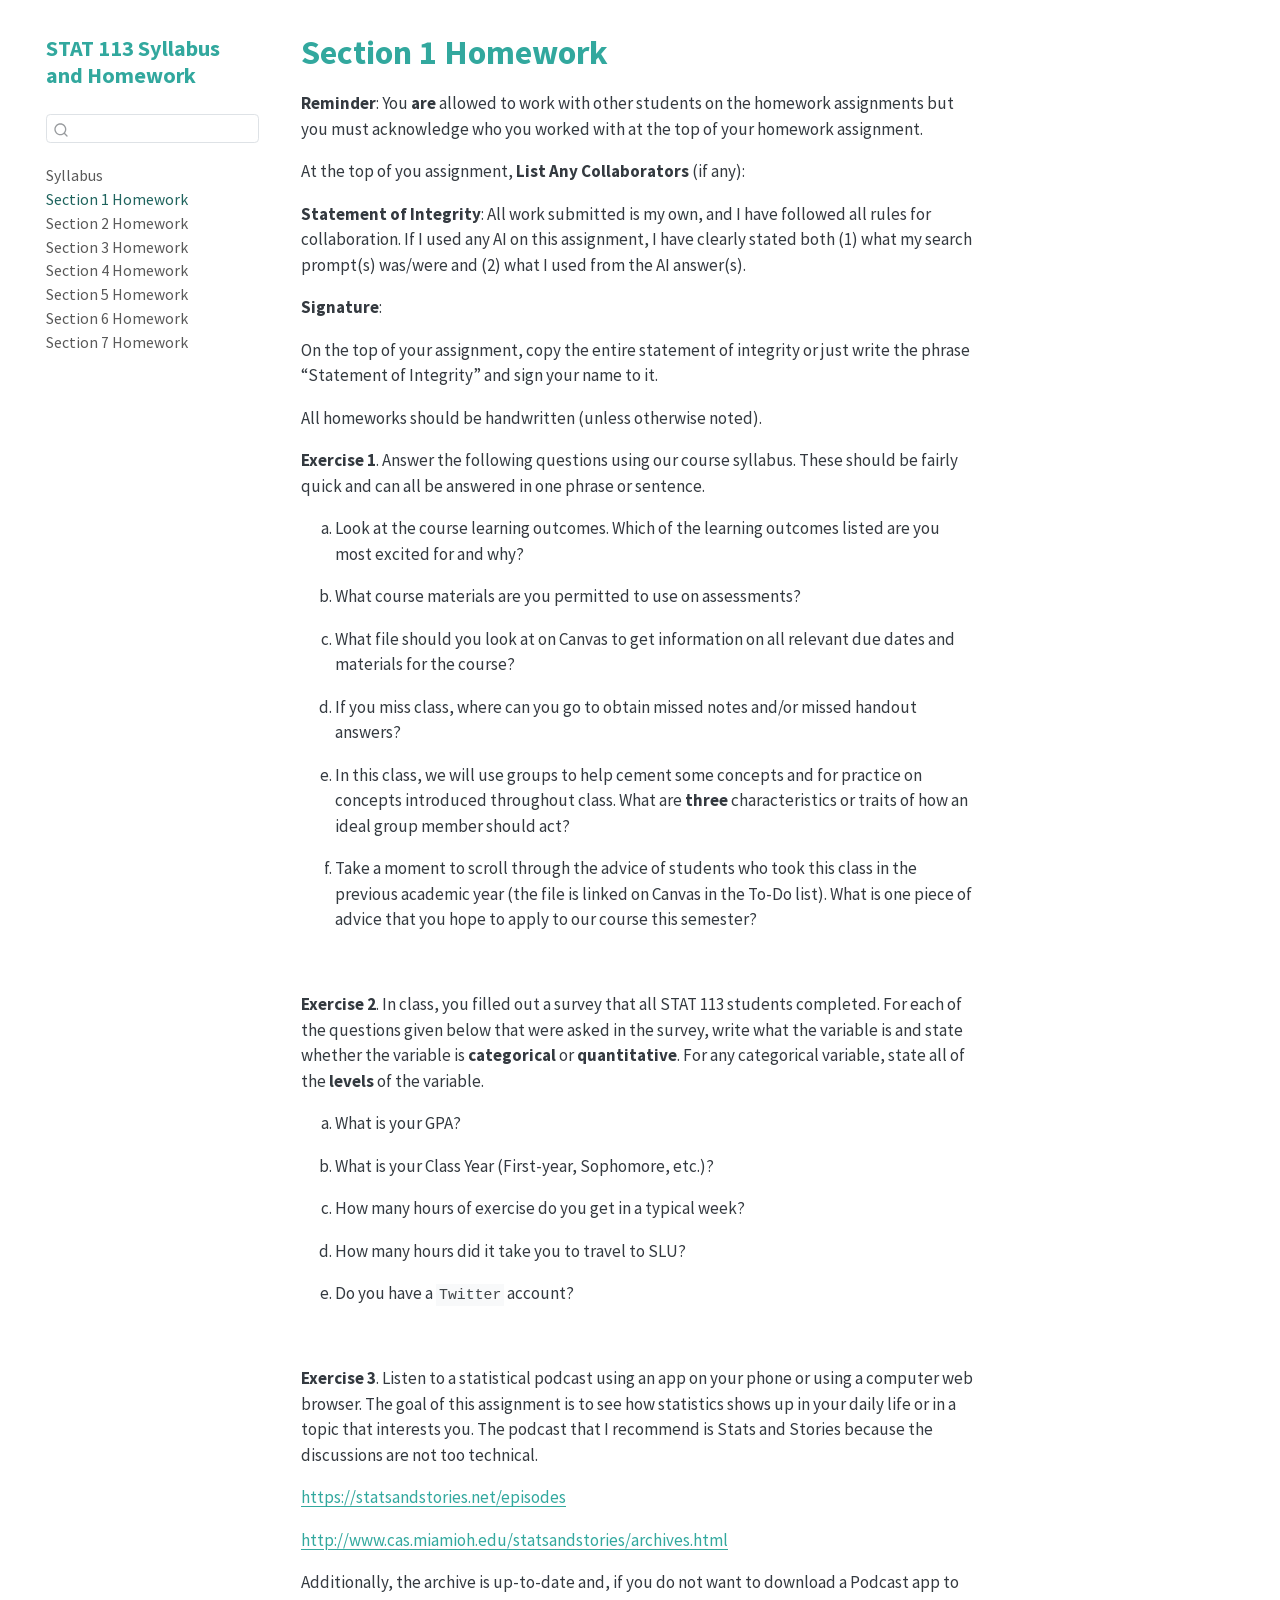
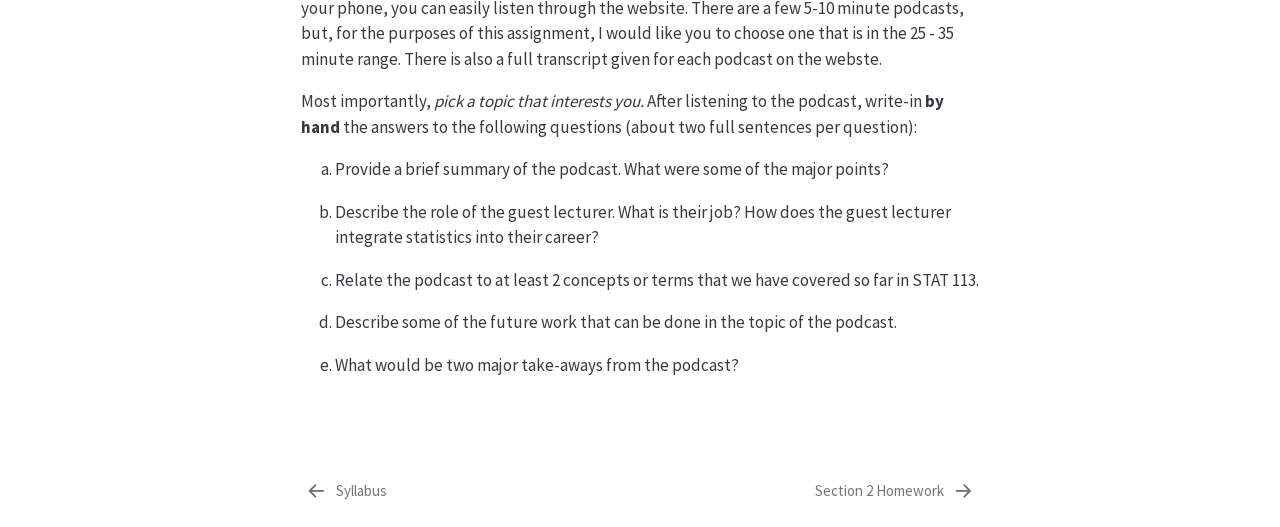
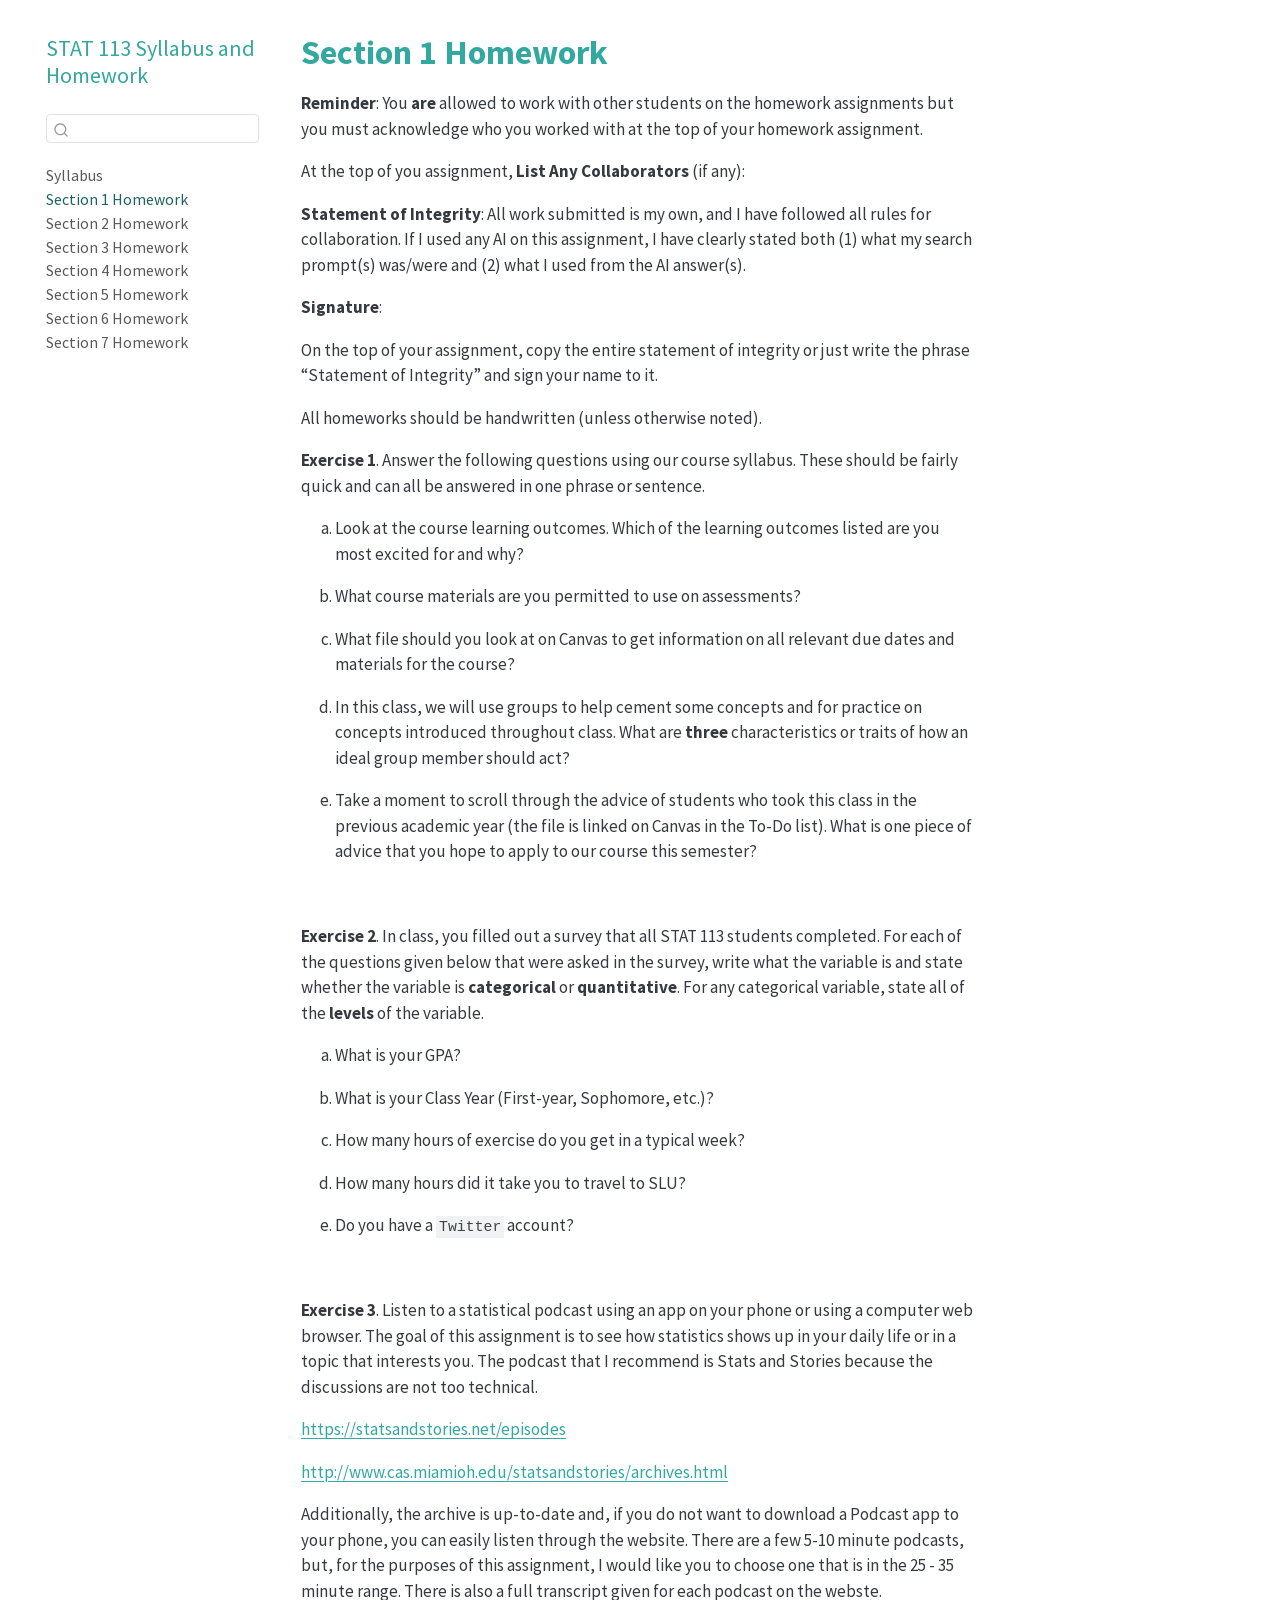
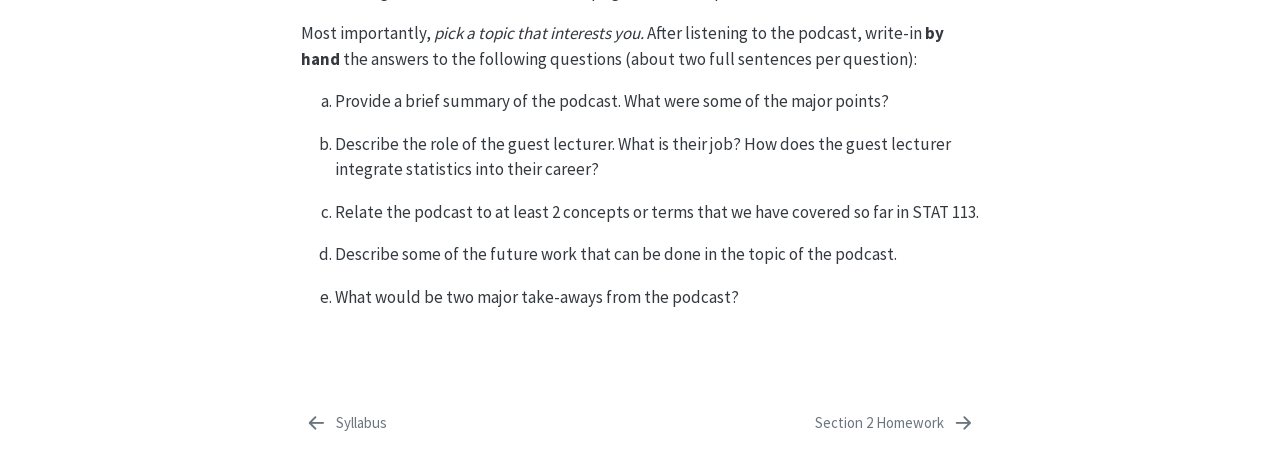
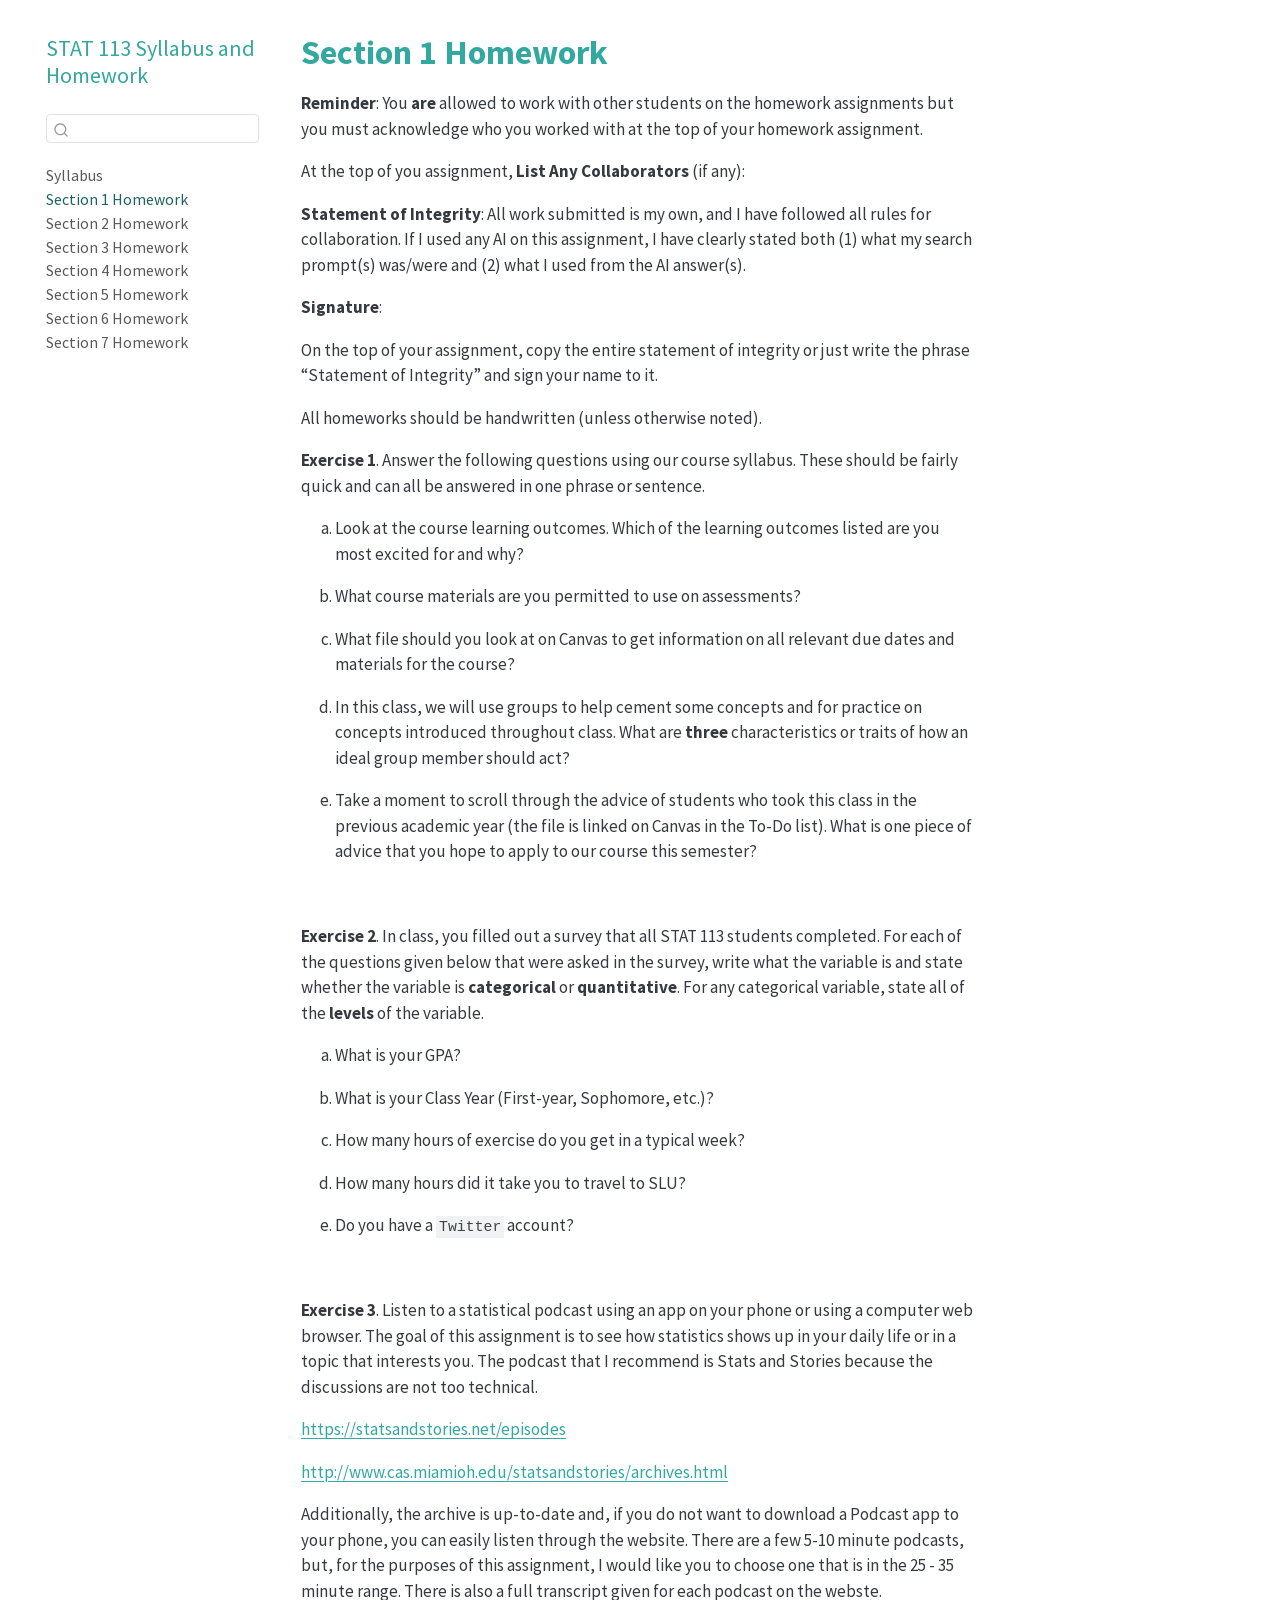
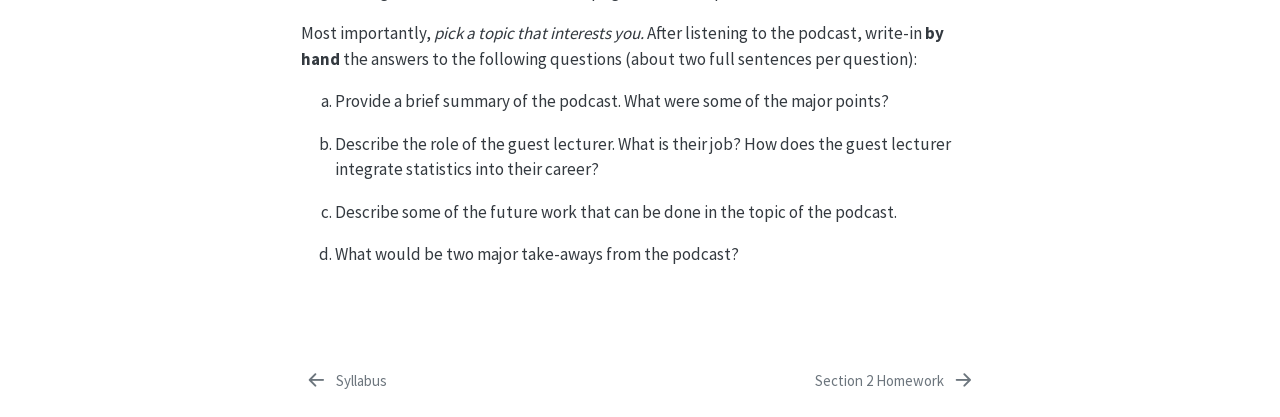
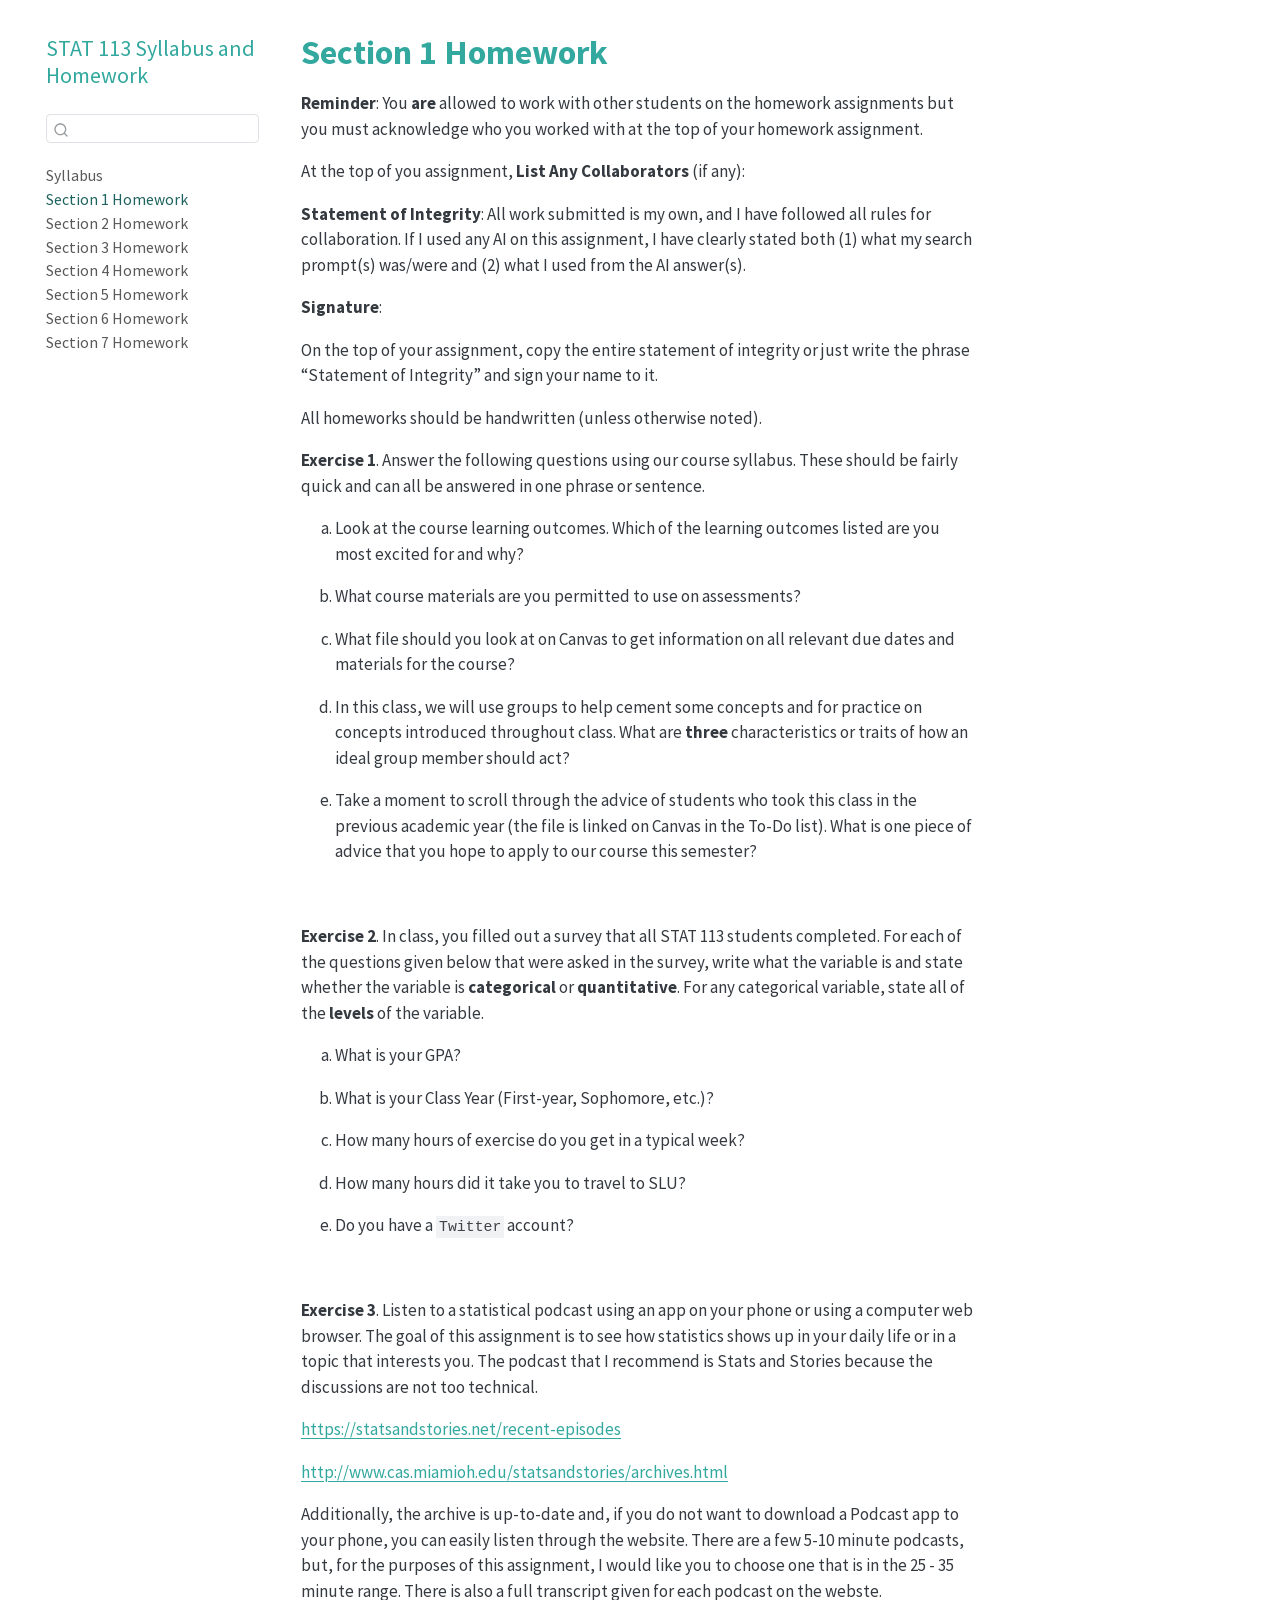
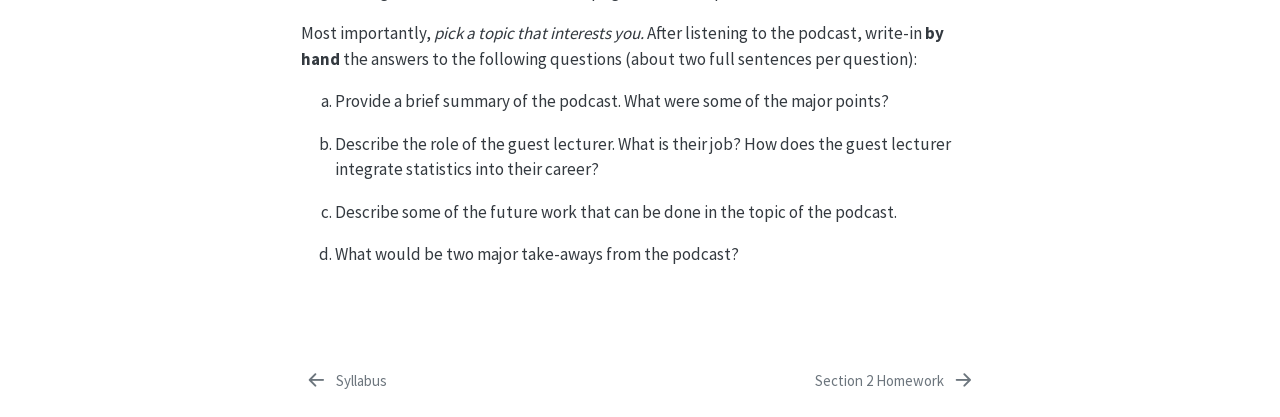
